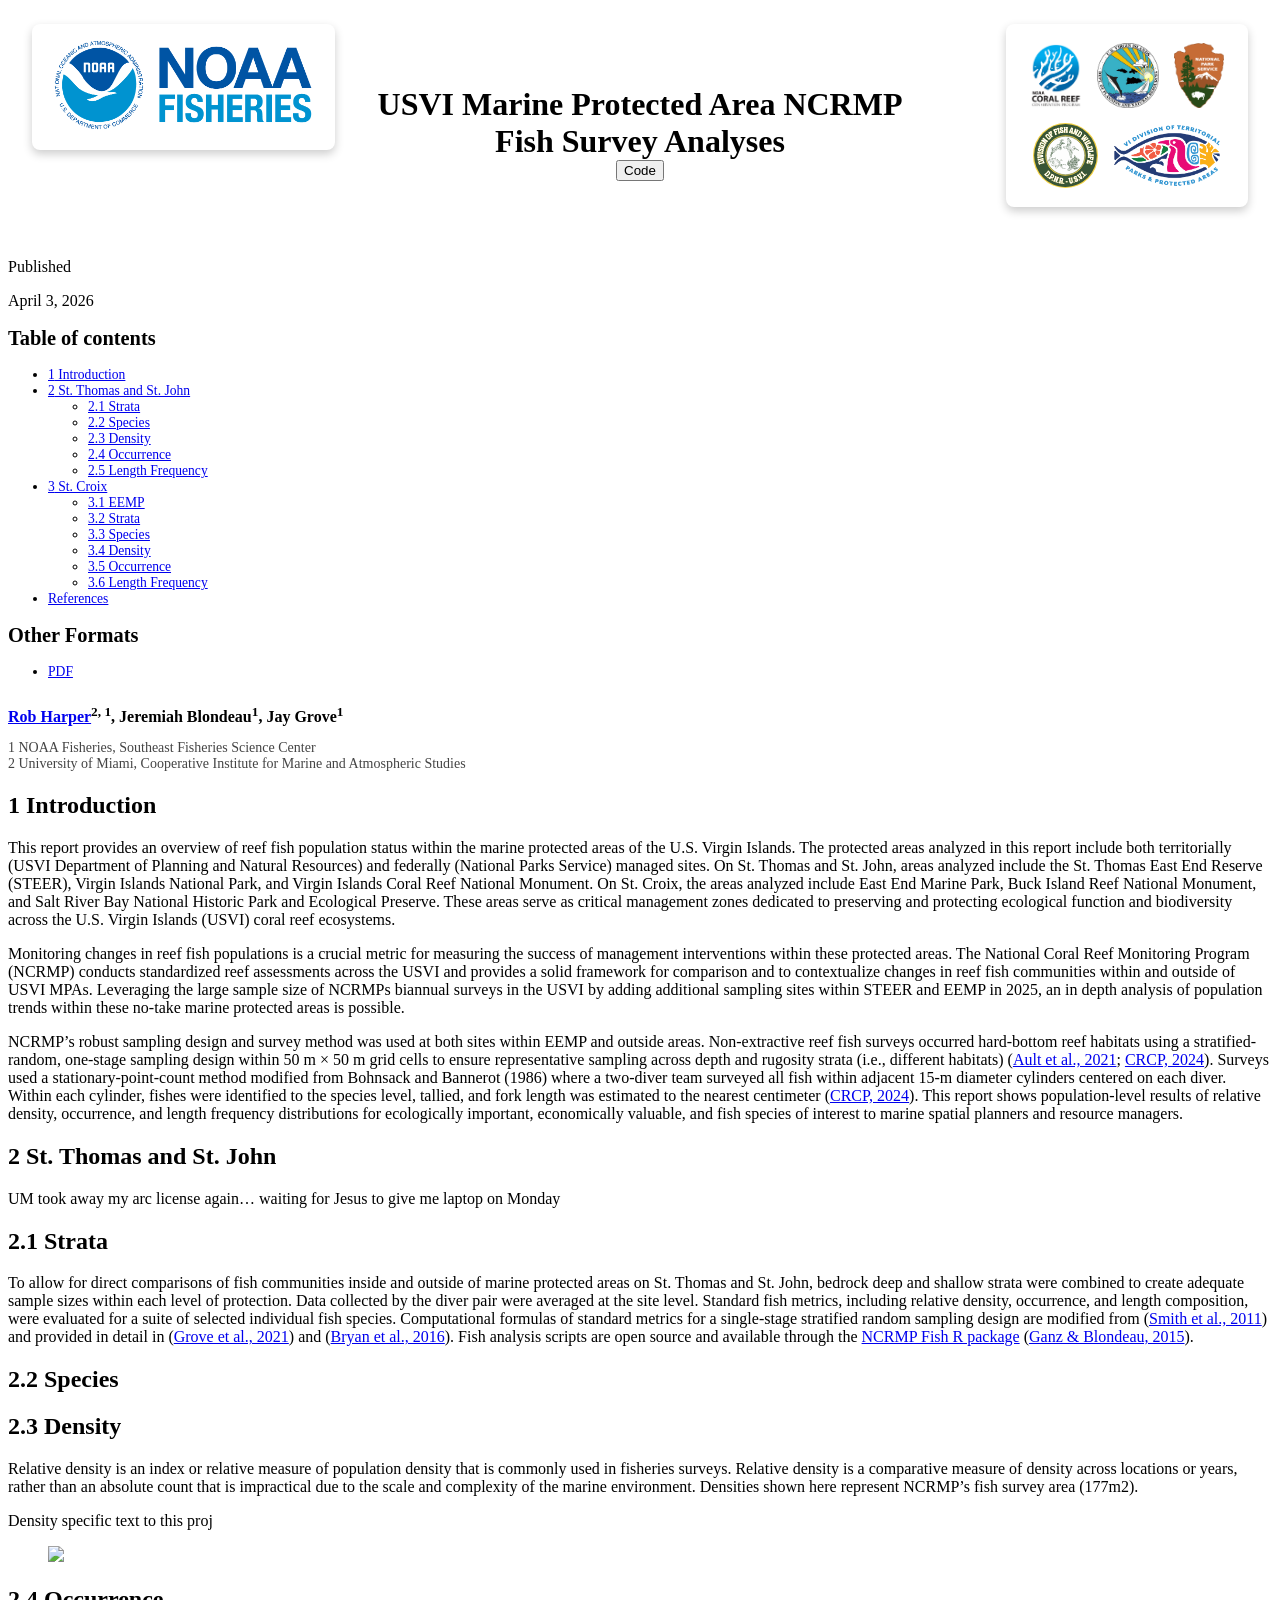
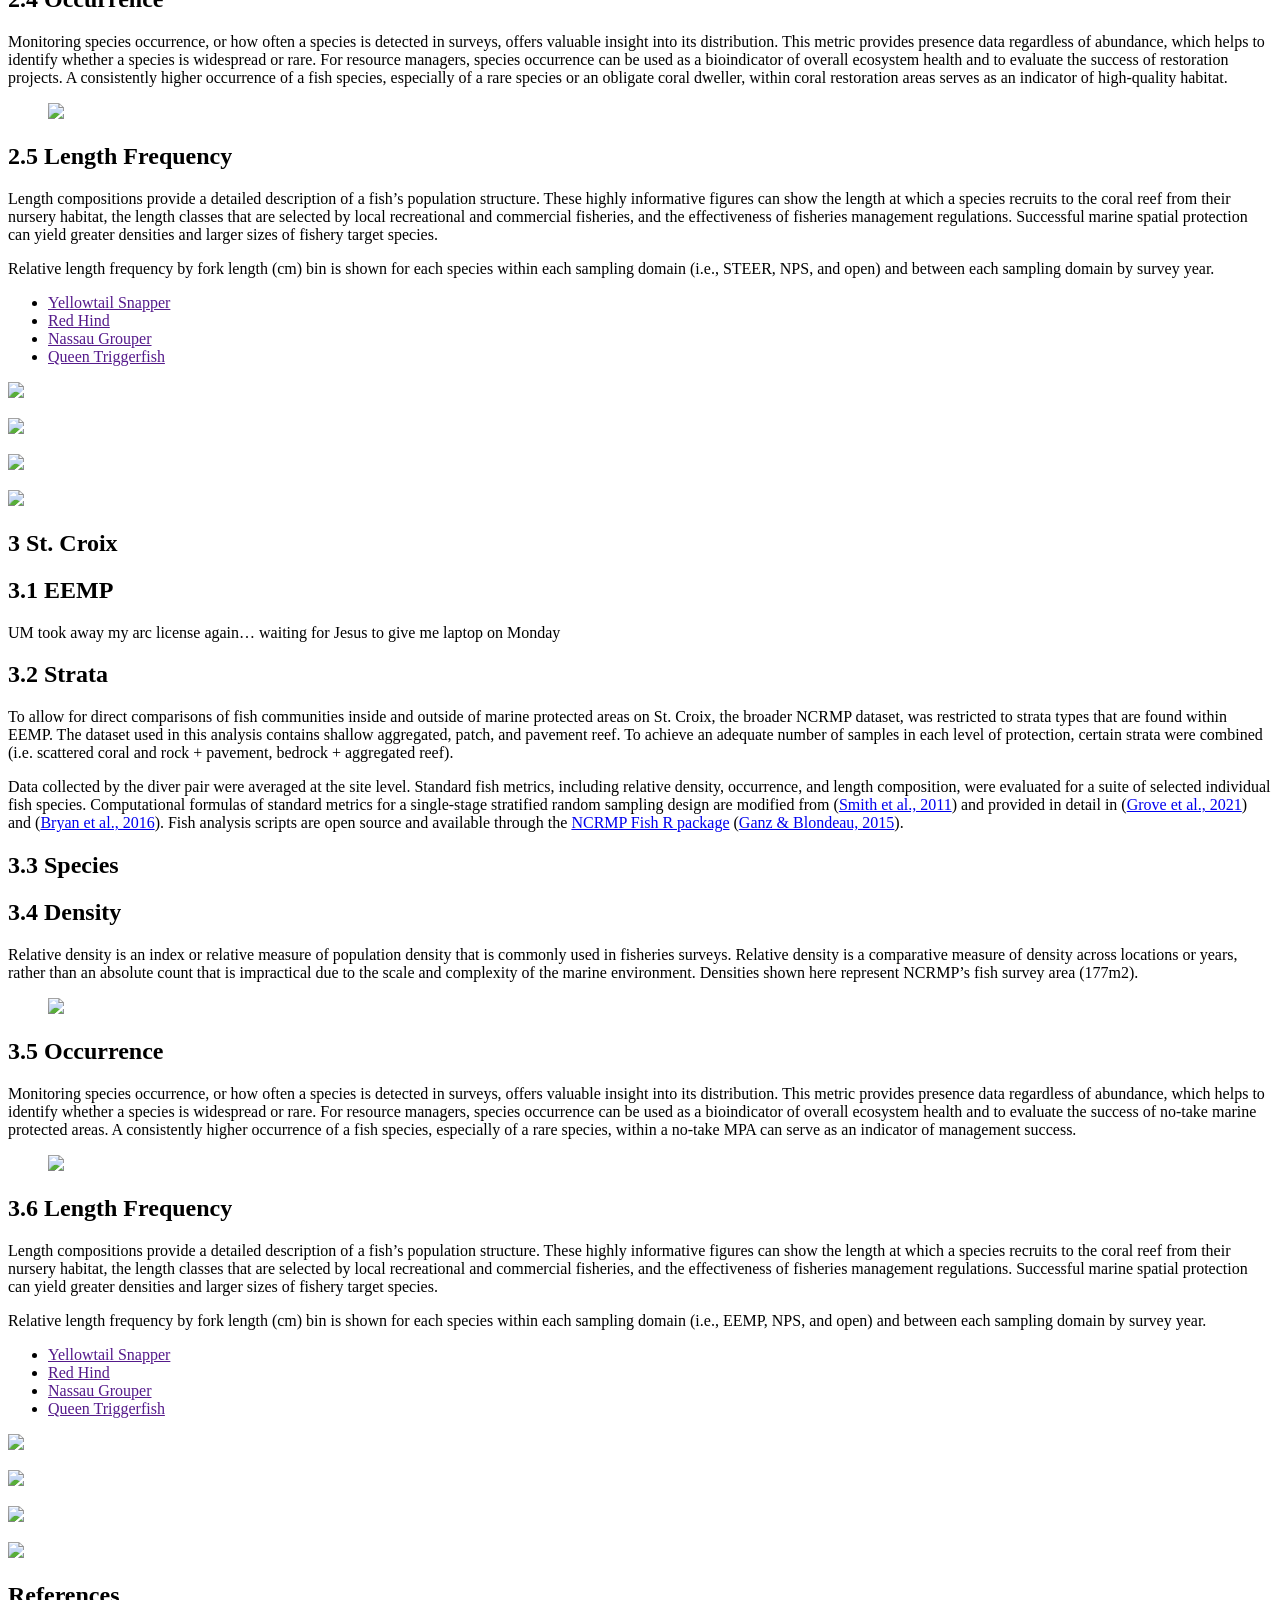
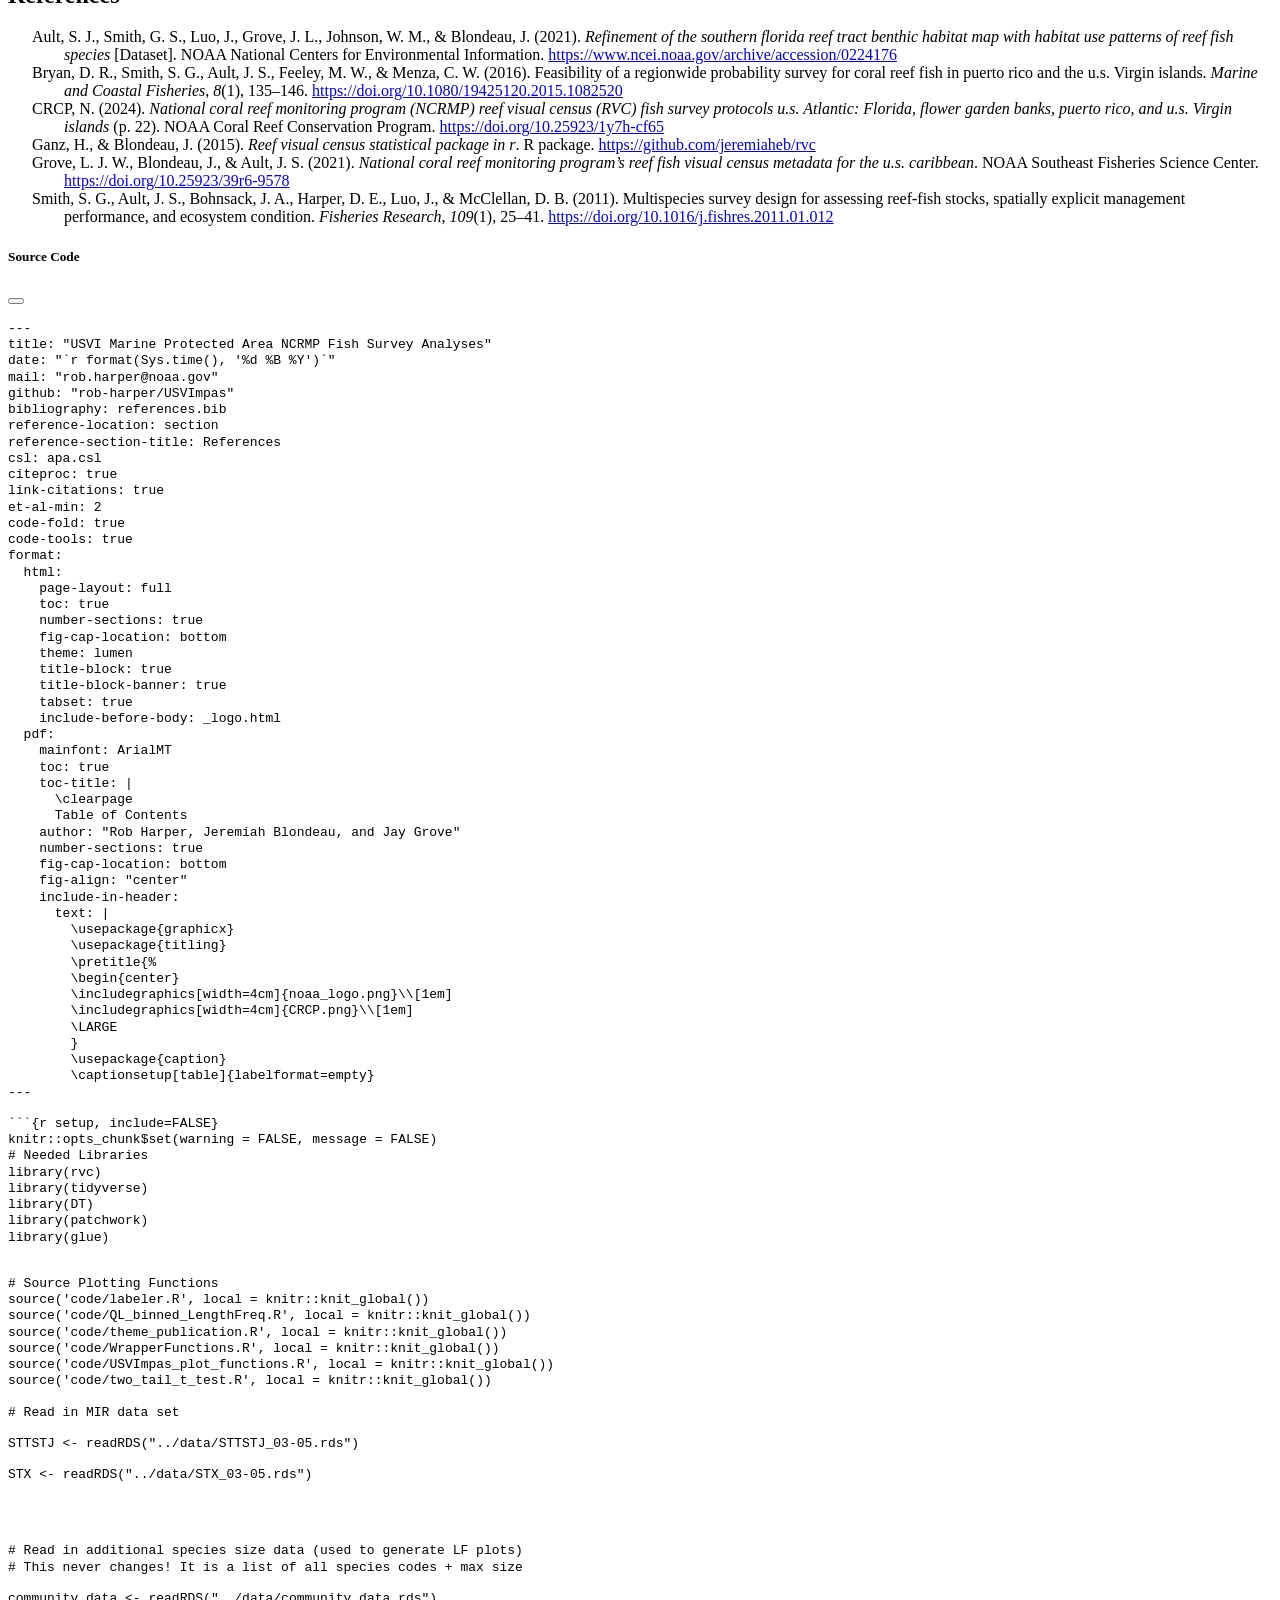
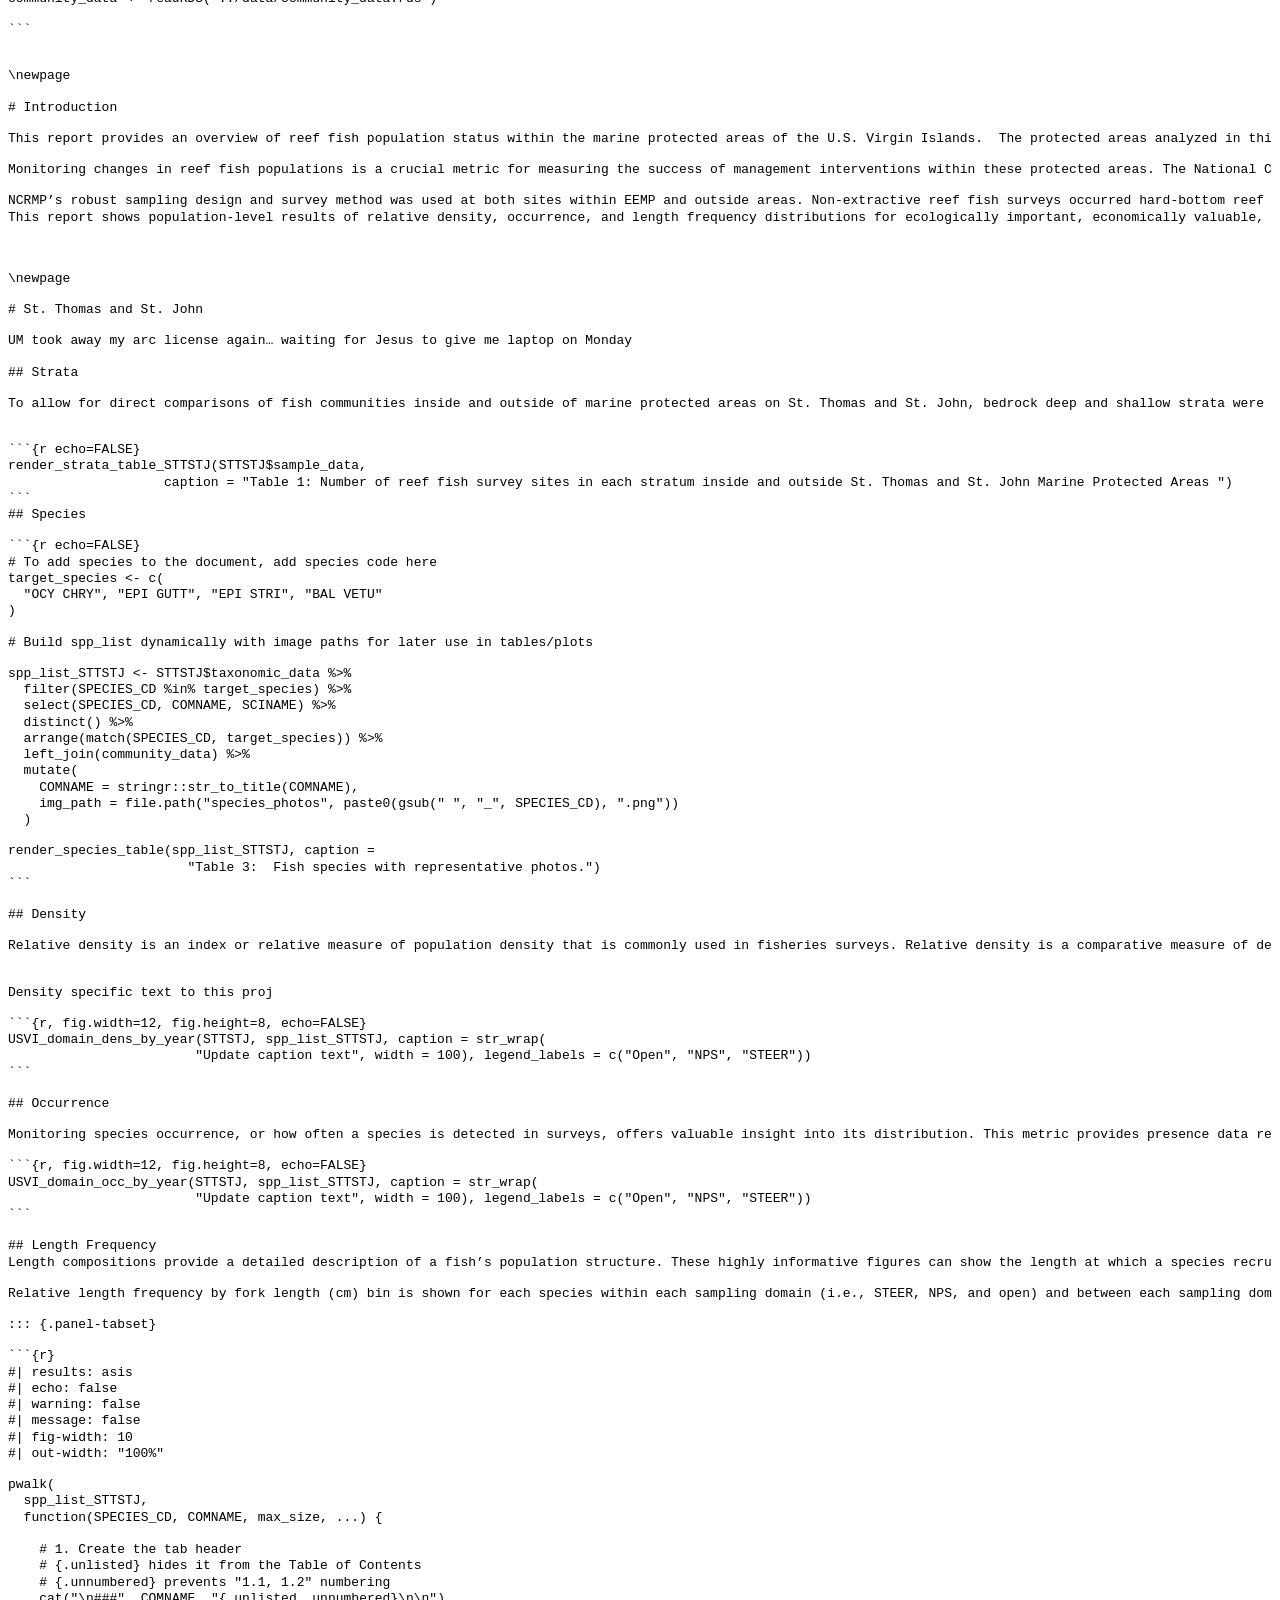
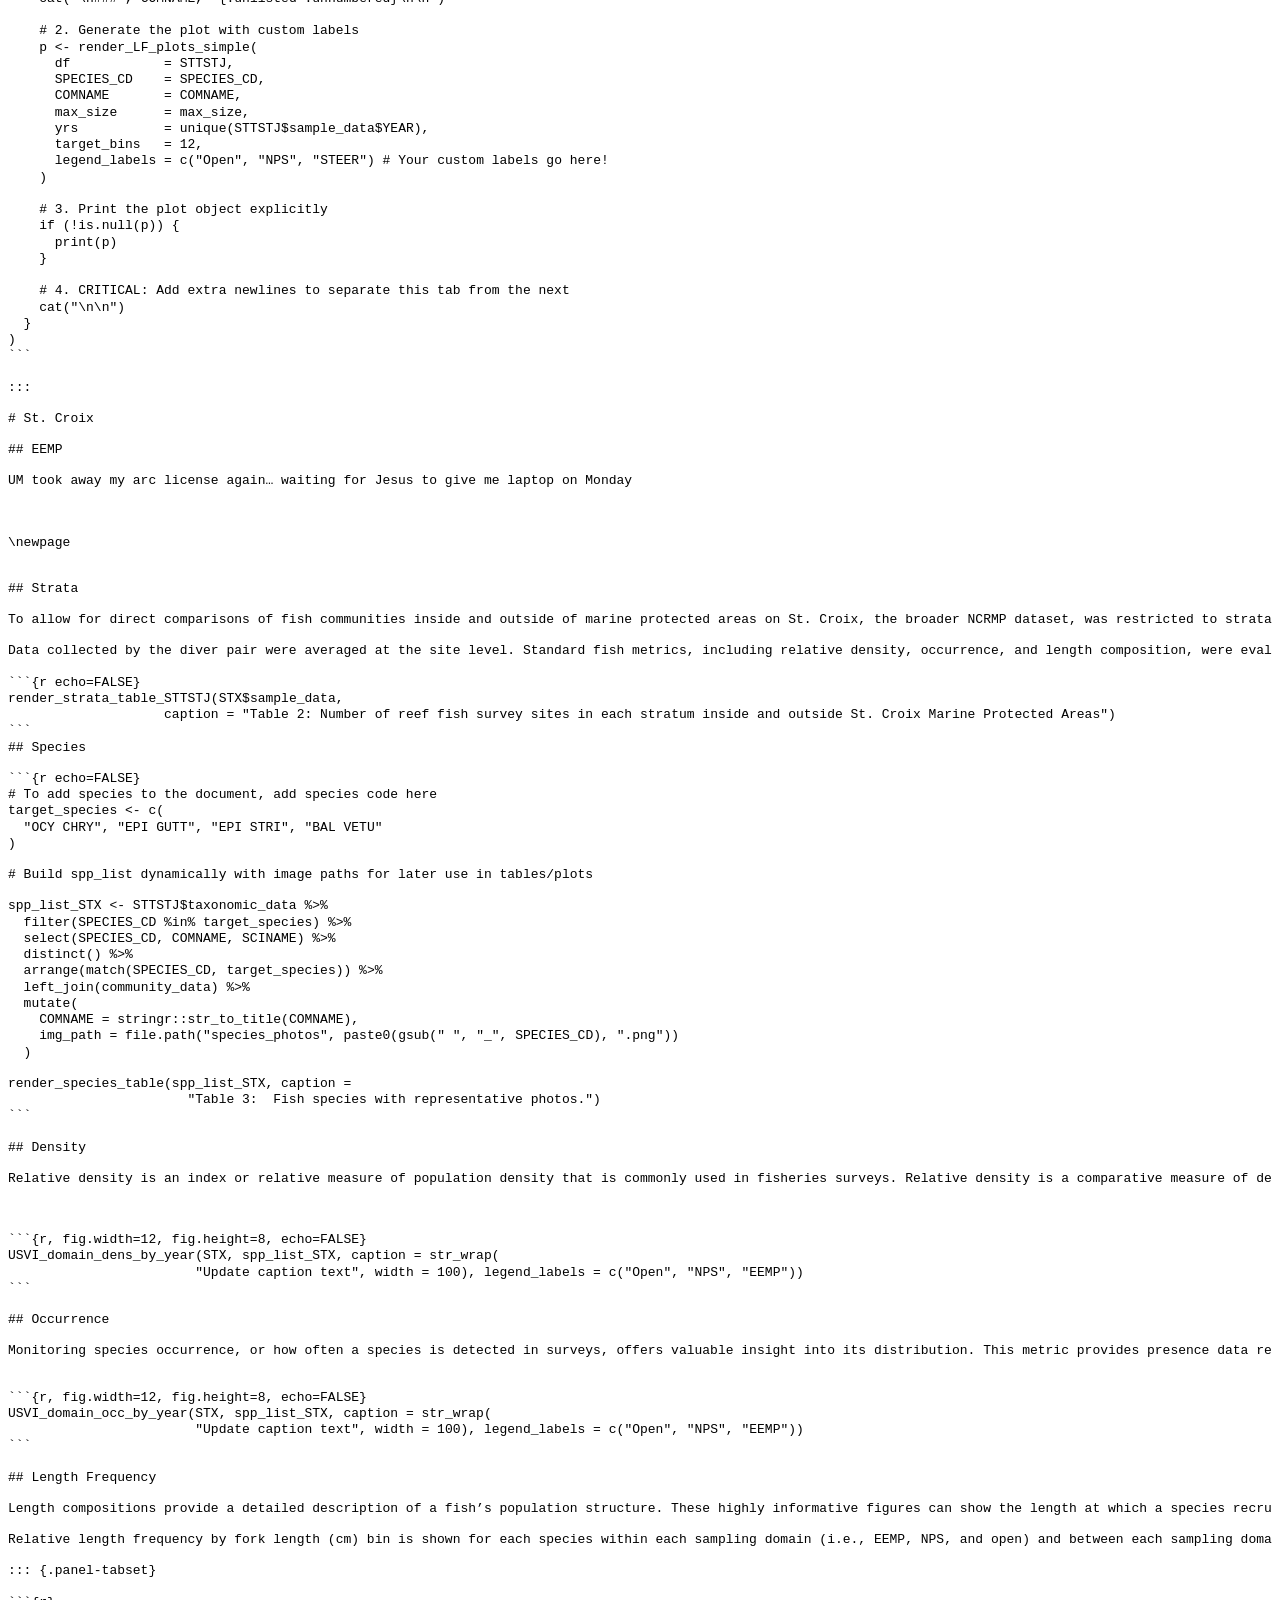
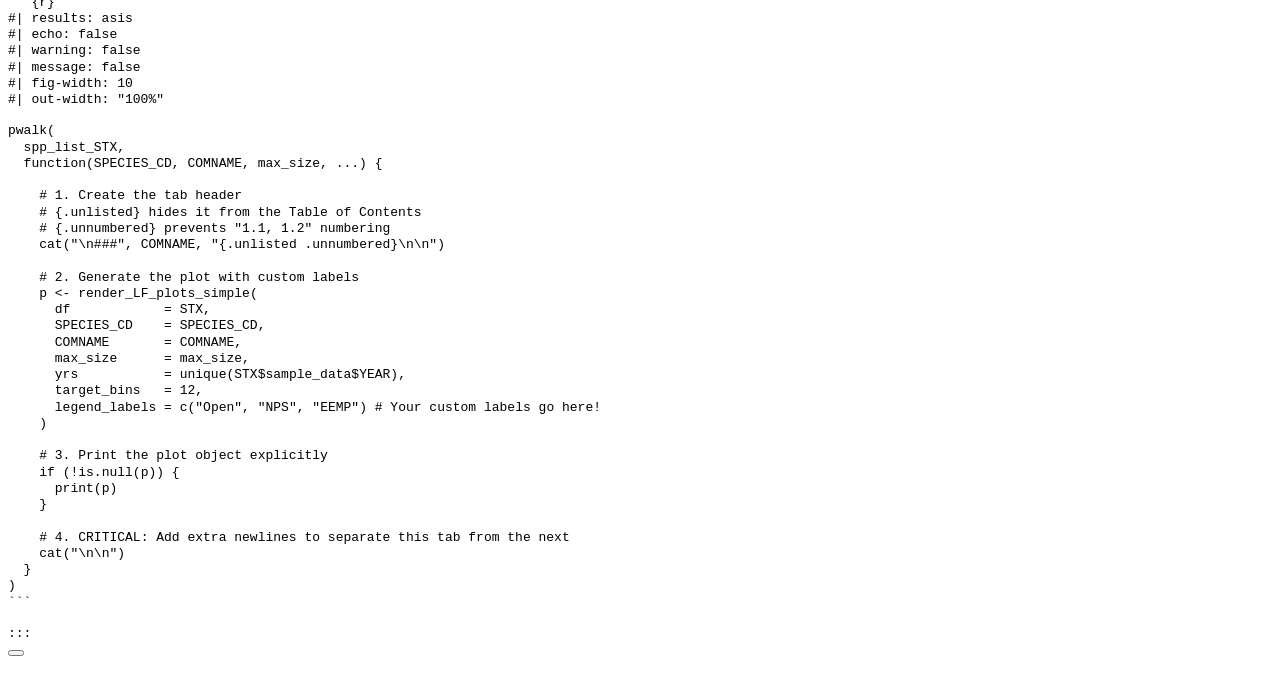
==== docs/index.html @ 5061c4ad "Troubleshooting" ====
<!DOCTYPE html>
<html xmlns="http://www.w3.org/1999/xhtml" lang="en" xml:lang="en"><head>

<meta charset="utf-8">
<meta name="generator" content="quarto-1.7.32">

<meta name="viewport" content="width=device-width, initial-scale=1.0, user-scalable=yes">

<meta name="dcterms.date" content="2026-04-03">

<title>USVI Marine Protected Area NCRMP Fish Survey Analyses</title>
<style>
code{white-space: pre-wrap;}
span.smallcaps{font-variant: small-caps;}
div.columns{display: flex; gap: min(4vw, 1.5em);}
div.column{flex: auto; overflow-x: auto;}
div.hanging-indent{margin-left: 1.5em; text-indent: -1.5em;}
ul.task-list{list-style: none;}
ul.task-list li input[type="checkbox"] {
  width: 0.8em;
  margin: 0 0.8em 0.2em -1em; /* quarto-specific, see https://github.com/quarto-dev/quarto-cli/issues/4556 */ 
  vertical-align: middle;
}
/* CSS for syntax highlighting */
html { -webkit-text-size-adjust: 100%; }
pre > code.sourceCode { white-space: pre; position: relative; }
pre > code.sourceCode > span { display: inline-block; line-height: 1.25; }
pre > code.sourceCode > span:empty { height: 1.2em; }
.sourceCode { overflow: visible; }
code.sourceCode > span { color: inherit; text-decoration: inherit; }
div.sourceCode { margin: 1em 0; }
pre.sourceCode { margin: 0; }
@media screen {
div.sourceCode { overflow: auto; }
}
@media print {
pre > code.sourceCode { white-space: pre-wrap; }
pre > code.sourceCode > span { text-indent: -5em; padding-left: 5em; }
}
pre.numberSource code
  { counter-reset: source-line 0; }
pre.numberSource code > span
  { position: relative; left: -4em; counter-increment: source-line; }
pre.numberSource code > span > a:first-child::before
  { content: counter(source-line);
    position: relative; left: -1em; text-align: right; vertical-align: baseline;
    border: none; display: inline-block;
    -webkit-touch-callout: none; -webkit-user-select: none;
    -khtml-user-select: none; -moz-user-select: none;
    -ms-user-select: none; user-select: none;
    padding: 0 4px; width: 4em;
  }
pre.numberSource { margin-left: 3em;  padding-left: 4px; }
div.sourceCode
  {   }
@media screen {
pre > code.sourceCode > span > a:first-child::before { text-decoration: underline; }
}
/* CSS for citations */
div.csl-bib-body { }
div.csl-entry {
  clear: both;
  margin-bottom: 0em;
}
.hanging-indent div.csl-entry {
  margin-left:2em;
  text-indent:-2em;
}
div.csl-left-margin {
  min-width:2em;
  float:left;
}
div.csl-right-inline {
  margin-left:2em;
  padding-left:1em;
}
div.csl-indent {
  margin-left: 2em;
}</style>


<script src="index_files/libs/clipboard/clipboard.min.js"></script>
<script src="index_files/libs/quarto-html/quarto.js" type="module"></script>
<script src="index_files/libs/quarto-html/tabsets/tabsets.js" type="module"></script>
<script src="index_files/libs/quarto-html/popper.min.js"></script>
<script src="index_files/libs/quarto-html/tippy.umd.min.js"></script>
<script src="index_files/libs/quarto-html/anchor.min.js"></script>
<link href="index_files/libs/quarto-html/tippy.css" rel="stylesheet">
<link href="index_files/libs/quarto-html/quarto-syntax-highlighting-37eea08aefeeee20ff55810ff984fec1.css" rel="stylesheet" id="quarto-text-highlighting-styles">
<script src="index_files/libs/bootstrap/bootstrap.min.js"></script>
<link href="index_files/libs/bootstrap/bootstrap-icons.css" rel="stylesheet">
<link href="index_files/libs/bootstrap/bootstrap-6b52511c24a4b4358e78ab8b0b52160a.min.css" rel="stylesheet" append-hash="true" id="quarto-bootstrap" data-mode="light">
<link href="index_files/libs/htmltools-fill-0.5.8.1/fill.css" rel="stylesheet">
<script src="index_files/libs/htmlwidgets-1.6.4/htmlwidgets.js"></script>
<link href="index_files/libs/datatables-css-0.0.0/datatables-crosstalk.css" rel="stylesheet">
<script src="index_files/libs/datatables-binding-0.33/datatables.js"></script>
<script src="index_files/libs/jquery-3.6.0/jquery-3.6.0.min.js"></script>
<link href="index_files/libs/dt-core-1.13.6/css/jquery.dataTables.min.css" rel="stylesheet">
<link href="index_files/libs/dt-core-1.13.6/css/jquery.dataTables.extra.css" rel="stylesheet">
<script src="index_files/libs/dt-core-1.13.6/js/jquery.dataTables.min.js"></script>
<link href="index_files/libs/crosstalk-1.2.1/css/crosstalk.min.css" rel="stylesheet">
<script src="index_files/libs/crosstalk-1.2.1/js/crosstalk.min.js"></script>


</head>

<body class="quarto-light">

<header id="title-block-header" class="quarto-title-block default page-columns page-full">
  <div class="quarto-title-banner page-columns page-full">
    <div class="quarto-title column-page-left">
      <div class="quarto-title-block"><div><h1 class="title">USVI Marine Protected Area NCRMP Fish Survey Analyses</h1><button type="button" class="btn code-tools-button" id="quarto-code-tools-source"><i class="bi"></i> Code</button></div></div>
                      </div>
  </div>
    
  
  <div class="quarto-title-meta column-page-left">

      
      <div>
      <div class="quarto-title-meta-heading">Published</div>
      <div class="quarto-title-meta-contents">
        <p class="date">April 3, 2026</p>
      </div>
    </div>
    
      
    </div>
    
  
  </header><div id="quarto-content" class="page-columns page-rows-contents page-layout-full">
<div id="quarto-margin-sidebar" class="sidebar margin-sidebar">
  <nav id="TOC" role="doc-toc" class="toc-active">
    <h2 id="toc-title">Table of contents</h2>
   
  <ul>
  <li><a href="#introduction" id="toc-introduction" class="nav-link active" data-scroll-target="#introduction"><span class="header-section-number">1</span> Introduction</a></li>
  <li><a href="#st.-thomas-and-st.-john" id="toc-st.-thomas-and-st.-john" class="nav-link" data-scroll-target="#st.-thomas-and-st.-john"><span class="header-section-number">2</span> St.&nbsp;Thomas and St.&nbsp;John</a>
  <ul class="collapse">
  <li><a href="#strata" id="toc-strata" class="nav-link" data-scroll-target="#strata"><span class="header-section-number">2.1</span> Strata</a></li>
  <li><a href="#species" id="toc-species" class="nav-link" data-scroll-target="#species"><span class="header-section-number">2.2</span> Species</a></li>
  <li><a href="#density" id="toc-density" class="nav-link" data-scroll-target="#density"><span class="header-section-number">2.3</span> Density</a></li>
  <li><a href="#occurrence" id="toc-occurrence" class="nav-link" data-scroll-target="#occurrence"><span class="header-section-number">2.4</span> Occurrence</a></li>
  <li><a href="#length-frequency" id="toc-length-frequency" class="nav-link" data-scroll-target="#length-frequency"><span class="header-section-number">2.5</span> Length Frequency</a></li>
  </ul></li>
  <li><a href="#st.-croix" id="toc-st.-croix" class="nav-link" data-scroll-target="#st.-croix"><span class="header-section-number">3</span> St.&nbsp;Croix</a>
  <ul class="collapse">
  <li><a href="#eemp" id="toc-eemp" class="nav-link" data-scroll-target="#eemp"><span class="header-section-number">3.1</span> EEMP</a></li>
  <li><a href="#strata-1" id="toc-strata-1" class="nav-link" data-scroll-target="#strata-1"><span class="header-section-number">3.2</span> Strata</a></li>
  <li><a href="#species-1" id="toc-species-1" class="nav-link" data-scroll-target="#species-1"><span class="header-section-number">3.3</span> Species</a></li>
  <li><a href="#density-1" id="toc-density-1" class="nav-link" data-scroll-target="#density-1"><span class="header-section-number">3.4</span> Density</a></li>
  <li><a href="#occurrence-1" id="toc-occurrence-1" class="nav-link" data-scroll-target="#occurrence-1"><span class="header-section-number">3.5</span> Occurrence</a></li>
  <li><a href="#length-frequency-1" id="toc-length-frequency-1" class="nav-link" data-scroll-target="#length-frequency-1"><span class="header-section-number">3.6</span> Length Frequency</a></li>
  </ul></li>
  <li><a href="#bibliography" id="toc-bibliography" class="nav-link" data-scroll-target="#bibliography">References</a></li>
  </ul>
<div class="quarto-alternate-formats"><h2>Other Formats</h2><ul><li><a href="index.pdf"><i class="bi bi-file-pdf"></i>PDF</a></li></ul></div></nav>
</div>
<main class="content quarto-banner-title-block column-page-left" id="quarto-document-content">
<style>
/* 1. Force the blue banner to be tall enough for the right logo box */
.quarto-title-banner {
  min-height: 250px !important; /* Prevents the box from hanging off the bottom */
  display: flex !important;
  align-items: center !important; /* Centers the title vertically */
}

/* 2. Squeeze the title text into the middle so it CANNOT touch the logos */
.quarto-title {
  padding-left: 350px !important;  /* Creates a hard barrier away from the NOAA logo */
  padding-right: 350px !important; /* Creates a hard barrier away from the right logos */
  margin: 0 auto !important;
  width: 100% !important;
  box-sizing: border-box !important;
  text-align: center !important;
}

.quarto-title .title {
  margin: 0 auto !important;
}

/* 3. Left-side Primary Logo (NOAA) */
.left-logo-container {
  position: absolute;
  top: 1.5rem;
  left: 2rem;
  background-color: white;
  padding: 1rem 1.4rem;
  border-radius: 0.5rem;
  box-shadow: 0 4px 10px rgba(0,0,0,0.2);
  z-index: 10;
}

.left-logo-container img {
  height: 90px;
  width: auto;
}

/* 4. Right-side Multi-Logo Container */
.logo-container {
  position: absolute;
  top: 1.5rem;
  right: 2rem;
  background-color: white;
  padding: 1.2rem 1.5rem;
  border-radius: 0.5rem;
  box-shadow: 0 4px 10px rgba(0,0,0,0.2);
  z-index: 10;
  display: flex;
  flex-direction: column;
  gap: 15px;
}

.logo-row {
  display: flex;
  justify-content: center;
  align-items: center;
  gap: 15px;
}

.logo-row img {
  height: 65px;
  width: auto;
}

/* 5. Author and Affiliation Block */
.author-affiliation-block {
  margin-top: 1.5rem;
  text-align: left;
}

nav#TOC { font-size: 0.85em; }
</style>

<div class="left-logo-container">
  <img src="noaa_logo.png" alt="NOAA Fisheries">
</div>

<div class="logo-container">
  <div class="logo-row">
    <img src="CRCP.png" alt="CRCP Logo">
    <img src="DPNR-logo.png" alt="DPNR Logo">
    <img src="NPS.png" alt="NPS Logo">
  </div>
  <div class="logo-row">
    <img src="USVI_DFW.svg" alt="USVI DFW Logo">
    <img src="USVI_parks.png" alt="USVI Parks Logo">
  </div>
</div>

<div class="author-affiliation-block">
  <p style="font-size:16px; font-weight:600; margin-bottom:0.2rem;">
    <a href="https://github.com/rob-harper/USVImpas" target="_blank">Rob Harper</a><sup>2, 1</sup>,
    Jeremiah Blondeau<sup>1</sup>,
    Jay Grove<sup>1</sup>
  </p>
  <p style="font-size:14px; color:#444;">
    1 NOAA Fisheries, Southeast Fisheries Science Center<br>
    2 University of Miami, Cooperative Institute for Marine and Atmospheric Studies
  </p>
</div>





<div style="page-break-after: always;"></div>
<section id="introduction" class="level1" data-number="1">
<h1 data-number="1"><span class="header-section-number">1</span> Introduction</h1>
<p>This report provides an overview of reef fish population status within the marine protected areas of the U.S. Virgin Islands. The protected areas analyzed in this report include both territorially (USVI Department of Planning and Natural Resources) and federally (National Parks Service) managed sites. On St.&nbsp;Thomas and St.&nbsp;John, areas analyzed include the St.&nbsp;Thomas East End Reserve (STEER), Virgin Islands National Park, and Virgin Islands Coral Reef National Monument. On St.&nbsp;Croix, the areas analyzed include East End Marine Park, Buck Island Reef National Monument, and Salt River Bay National Historic Park and Ecological Preserve. These areas serve as critical management zones dedicated to preserving and protecting ecological function and biodiversity across the U.S. Virgin Islands (USVI) coral reef ecosystems.</p>
<p>Monitoring changes in reef fish populations is a crucial metric for measuring the success of management interventions within these protected areas. The National Coral Reef Monitoring Program (NCRMP) conducts standardized reef assessments across the USVI and provides a solid framework for comparison and to contextualize changes in reef fish communities within and outside of USVI MPAs. Leveraging the large sample size of NCRMPs biannual surveys in the USVI by adding additional sampling sites within STEER and EEMP in 2025, an in depth analysis of population trends within these no-take marine protected areas is possible.</p>
<p>NCRMP’s robust sampling design and survey method was used at both sites within EEMP and outside areas. Non-extractive reef fish surveys occurred hard-bottom reef habitats using a stratified-random, one-stage sampling design within 50 m × 50 m grid cells to ensure representative sampling across depth and rugosity strata (i.e., different habitats) <span class="citation" data-cites="CRCP2024 Ault2021">(<a href="#ref-Ault2021" role="doc-biblioref">Ault et al., 2021</a>; <a href="#ref-CRCP2024" role="doc-biblioref">CRCP, 2024</a>)</span>. Surveys used a stationary-point-count method modified from Bohnsack and Bannerot (1986) where a two-diver team surveyed all fish within adjacent 15-m diameter cylinders centered on each diver. Within each cylinder, fishes were identified to the species level, tallied, and fork length was estimated to the nearest centimeter <span class="citation" data-cites="CRCP2024">(<a href="#ref-CRCP2024" role="doc-biblioref">CRCP, 2024</a>)</span>. This report shows population-level results of relative density, occurrence, and length frequency distributions for ecologically important, economically valuable, and fish species of interest to marine spatial planners and resource managers.</p>
<div style="page-break-after: always;"></div>
</section>
<section id="st.-thomas-and-st.-john" class="level1" data-number="2">
<h1 data-number="2"><span class="header-section-number">2</span> St.&nbsp;Thomas and St.&nbsp;John</h1>
<p>UM took away my arc license again… waiting for Jesus to give me laptop on Monday</p>
<section id="strata" class="level2" data-number="2.1">
<h2 data-number="2.1" class="anchored" data-anchor-id="strata"><span class="header-section-number">2.1</span> Strata</h2>
<p>To allow for direct comparisons of fish communities inside and outside of marine protected areas on St.&nbsp;Thomas and St.&nbsp;John, bedrock deep and shallow strata were combined to create adequate sample sizes within each level of protection. Data collected by the diver pair were averaged at the site level. Standard fish metrics, including relative density, occurrence, and length composition, were evaluated for a suite of selected individual fish species. Computational formulas of standard metrics for a single-stage stratified random sampling design are modified from <span class="citation" data-cites="Smith2011">(<a href="#ref-Smith2011" role="doc-biblioref">Smith et al., 2011</a>)</span> and provided in detail in <span class="citation" data-cites="Grove2021">(<a href="#ref-Grove2021" role="doc-biblioref">Grove et al., 2021</a>)</span> and <span class="citation" data-cites="Bryan2016">(<a href="#ref-Bryan2016" role="doc-biblioref">Bryan et al., 2016</a>)</span>. Fish analysis scripts are open source and available through the <a href="https://github.com/jeremiaheb/rvc">NCRMP Fish R package</a> <span class="citation" data-cites="Ganz2015">(<a href="#ref-Ganz2015" role="doc-biblioref">Ganz &amp; Blondeau, 2015</a>)</span>.</p>
<div class="cell">
<div class="cell-output-display">
<div class="datatables html-widget html-fill-item" id="htmlwidget-38e9e5fbe0f5a34d5da5" style="width:100%;height:auto;"></div>
<script type="application/json" data-for="htmlwidget-38e9e5fbe0f5a34d5da5">{"x":{"filter":"none","vertical":false,"caption":"<caption style=\"caption-side: top; text-align: left; font-weight: bold;\">Table 1: Number of reef fish survey sites in each stratum inside and outside St. Thomas and St. John Marine Protected Areas <\/caption>","data":[["Aggregated reef, deep","Aggregated reef, shallow","Bedrock","Patch reef, deep","Patch reef, shallow","Pavement, deep","Pavement, shallow","Scattered coral and rock, deep","Scattered coral and rock, shallow"],["AGRFDEEP","AGRFSHLW","BDRK","PTRFDEEP","PTRFSHLW","PVMTDEEP","PVMTSHLW","SCRDEEP","SCRSHLW"],[69,19,15,9,3,24,9,7,4],[29,31,13,12,5,6,0,4,5],[25,12,13,6,4,4,6,2,4],[123,62,41,27,12,34,15,13,13]],"container":"<table class=\"cell-border stripe\">\n  <thead>\n    <tr>\n      <th>Strata Description<\/th>\n      <th>Code<\/th>\n      <th>Open<\/th>\n      <th>NPS<\/th>\n      <th>STEER<\/th>\n      <th>Total<\/th>\n    <\/tr>\n  <\/thead>\n<\/table>","options":{"columnDefs":[{"className":"dt-center","targets":"_all"},{"name":"description","targets":0},{"name":"STRAT","targets":1},{"name":"Open","targets":2},{"name":"NPS","targets":3},{"name":"STEER","targets":4},{"name":"Total","targets":5}],"info":false,"paging":false,"searching":false,"order":[],"autoWidth":false,"orderClasses":false}},"evals":[],"jsHooks":[]}</script>
</div>
</div>
</section>
<section id="species" class="level2" data-number="2.2">
<h2 data-number="2.2" class="anchored" data-anchor-id="species"><span class="header-section-number">2.2</span> Species</h2>
<div class="cell">
<div class="cell-output-display">

        <div id="lightbox" style="display:none;position:fixed;z-index:9999;left:0;top:0;width:100%;height:100%;background:rgba(0,0,0,0.8);justify-content:center;align-items:center;" onclick="this.style.display='none'">
          <img id="lightbox-img" style="max-width:90%;max-height:90%;">
        </div>
        <script>
          function showLightbox(src){
            document.getElementById("lightbox-img").src = src;
            document.getElementById("lightbox").style.display = "flex";
          }
        </script>
      
<div class="datatables html-widget html-fill-item" id="htmlwidget-59b6244fd0fe6d9adca5" style="width:100%;height:auto;"></div>
<script type="application/json" data-for="htmlwidget-59b6244fd0fe6d9adca5">{"x":{"filter":"none","vertical":false,"caption":"<caption style=\"caption-side: top; text-align: left; font-weight: bold;\">Table 3:  Fish species with representative photos.<\/caption>","data":[["OCY CHRY","EPI GUTT","EPI STRI","BAL VETU"],["Yellowtail Snapper","Red Hind","Nassau Grouper","Queen Triggerfish"],["Ocyurus chrysurus","Epinephelus guttatus","Epinephelus striatus","Balistes vetula"],["","","",""]],"container":"<table class=\"cell-border stripe\">\n  <thead>\n    <tr>\n      <th>Species Code<\/th>\n      <th>Common Name<\/th>\n      <th>Scientific Name<\/th>\n      <th>Photo<\/th>\n    <\/tr>\n  <\/thead>\n<\/table>","options":{"columnDefs":[{"className":"dt-center","targets":"_all"},{"name":"SPECIES_CD","targets":0},{"name":"COMNAME","targets":1},{"name":"SCINAME","targets":2},{"name":"Photo","targets":3}],"info":false,"paging":false,"searching":false,"order":[],"autoWidth":false,"orderClasses":false,"rowCallback":"function(row, data, displayNum, displayIndex, dataIndex) {\nvar value=data[2]; $(this.api().cell(row, 2).node()).css({'font-style':'italic'});\n}"}},"evals":["options.rowCallback"],"jsHooks":[]}</script>
</div>
</div>
</section>
<section id="density" class="level2" data-number="2.3">
<h2 data-number="2.3" class="anchored" data-anchor-id="density"><span class="header-section-number">2.3</span> Density</h2>
<p>Relative density is an index or relative measure of population density that is commonly used in fisheries surveys. Relative density is a comparative measure of density across locations or years, rather than an absolute count that is impractical due to the scale and complexity of the marine environment. Densities shown here represent NCRMP’s fish survey area (177m2).</p>
<p>Density specific text to this proj</p>
<div class="cell">
<div class="cell-output-display">
<div>
<figure class="figure">
<p><img src="index_files/figure-html/unnamed-chunk-3-1.png" class="img-fluid figure-img" width="1152"></p>
</figure>
</div>
</div>
</div>
</section>
<section id="occurrence" class="level2" data-number="2.4">
<h2 data-number="2.4" class="anchored" data-anchor-id="occurrence"><span class="header-section-number">2.4</span> Occurrence</h2>
<p>Monitoring species occurrence, or how often a species is detected in surveys, offers valuable insight into its distribution. This metric provides presence data regardless of abundance, which helps to identify whether a species is widespread or rare. For resource managers, species occurrence can be used as a bioindicator of overall ecosystem health and to evaluate the success of restoration projects. A consistently higher occurrence of a fish species, especially of a rare species or an obligate coral dweller, within coral restoration areas serves as an indicator of high-quality habitat.</p>
<div class="cell">
<div class="cell-output-display">
<div>
<figure class="figure">
<p><img src="index_files/figure-html/unnamed-chunk-4-1.png" class="img-fluid figure-img" width="1152"></p>
</figure>
</div>
</div>
</div>
</section>
<section id="length-frequency" class="level2" data-number="2.5">
<h2 data-number="2.5" class="anchored" data-anchor-id="length-frequency"><span class="header-section-number">2.5</span> Length Frequency</h2>
<p>Length compositions provide a detailed description of a fish’s population structure. These highly informative figures can show the length at which a species recruits to the coral reef from their nursery habitat, the length classes that are selected by local recreational and commercial fisheries, and the effectiveness of fisheries management regulations. Successful marine spatial protection can yield greater densities and larger sizes of fishery target species.</p>
<p>Relative length frequency by fork length (cm) bin is shown for each species within each sampling domain (i.e., STEER, NPS, and open) and between each sampling domain by survey year.</p>
<div class="tabset-margin-container"></div><div class="panel-tabset">
<ul class="nav nav-tabs" role="tablist"><li class="nav-item" role="presentation"><a class="nav-link active" id="tabset-1-1-tab" data-bs-toggle="tab" data-bs-target="#tabset-1-1" role="tab" aria-controls="tabset-1-1" aria-selected="true" href="">Yellowtail Snapper</a></li><li class="nav-item" role="presentation"><a class="nav-link" id="tabset-1-2-tab" data-bs-toggle="tab" data-bs-target="#tabset-1-2" role="tab" aria-controls="tabset-1-2" aria-selected="false" href="">Red Hind</a></li><li class="nav-item" role="presentation"><a class="nav-link" id="tabset-1-3-tab" data-bs-toggle="tab" data-bs-target="#tabset-1-3" role="tab" aria-controls="tabset-1-3" aria-selected="false" href="">Nassau Grouper</a></li><li class="nav-item" role="presentation"><a class="nav-link" id="tabset-1-4-tab" data-bs-toggle="tab" data-bs-target="#tabset-1-4" role="tab" aria-controls="tabset-1-4" aria-selected="false" href="">Queen Triggerfish</a></li></ul>
<div class="tab-content">
<div id="tabset-1-1" class="tab-pane active" role="tabpanel" aria-labelledby="tabset-1-1-tab">
<p><img src="index_files/figure-html/unnamed-chunk-5-1.png" class="img-fluid" style="width:100.0%"></p>
</div>
<div id="tabset-1-2" class="tab-pane" role="tabpanel" aria-labelledby="tabset-1-2-tab">
<p><img src="index_files/figure-html/unnamed-chunk-5-2.png" class="img-fluid" style="width:100.0%"></p>
</div>
<div id="tabset-1-3" class="tab-pane" role="tabpanel" aria-labelledby="tabset-1-3-tab">
<p><img src="index_files/figure-html/unnamed-chunk-5-3.png" class="img-fluid" style="width:100.0%"></p>
</div>
<div id="tabset-1-4" class="tab-pane" role="tabpanel" aria-labelledby="tabset-1-4-tab">
<p><img src="index_files/figure-html/unnamed-chunk-5-4.png" class="img-fluid" style="width:100.0%"></p>
</div>
</div>
</div>
</section>
</section>
<section id="st.-croix" class="level1" data-number="3">
<h1 data-number="3"><span class="header-section-number">3</span> St.&nbsp;Croix</h1>
<section id="eemp" class="level2" data-number="3.1">
<h2 data-number="3.1" class="anchored" data-anchor-id="eemp"><span class="header-section-number">3.1</span> EEMP</h2>
<p>UM took away my arc license again… waiting for Jesus to give me laptop on Monday</p>
<div style="page-break-after: always;"></div>
</section>
<section id="strata-1" class="level2" data-number="3.2">
<h2 data-number="3.2" class="anchored" data-anchor-id="strata-1"><span class="header-section-number">3.2</span> Strata</h2>
<p>To allow for direct comparisons of fish communities inside and outside of marine protected areas on St.&nbsp;Croix, the broader NCRMP dataset, was restricted to strata types that are found within EEMP. The dataset used in this analysis contains shallow aggregated, patch, and pavement reef. To achieve an adequate number of samples in each level of protection, certain strata were combined (i.e.&nbsp;scattered coral and rock + pavement, bedrock + aggregated reef).</p>
<p>Data collected by the diver pair were averaged at the site level. Standard fish metrics, including relative density, occurrence, and length composition, were evaluated for a suite of selected individual fish species. Computational formulas of standard metrics for a single-stage stratified random sampling design are modified from <span class="citation" data-cites="Smith2011">(<a href="#ref-Smith2011" role="doc-biblioref">Smith et al., 2011</a>)</span> and provided in detail in <span class="citation" data-cites="Grove2021">(<a href="#ref-Grove2021" role="doc-biblioref">Grove et al., 2021</a>)</span> and <span class="citation" data-cites="Bryan2016">(<a href="#ref-Bryan2016" role="doc-biblioref">Bryan et al., 2016</a>)</span>. Fish analysis scripts are open source and available through the <a href="https://github.com/jeremiaheb/rvc">NCRMP Fish R package</a> <span class="citation" data-cites="Ganz2015">(<a href="#ref-Ganz2015" role="doc-biblioref">Ganz &amp; Blondeau, 2015</a>)</span>.</p>
<div class="cell">
<div class="cell-output-display">
<div class="datatables html-widget html-fill-item" id="htmlwidget-a05f74bf5766524a4b7b" style="width:100%;height:auto;"></div>
<script type="application/json" data-for="htmlwidget-a05f74bf5766524a4b7b">{"x":{"filter":"none","vertical":false,"caption":"<caption style=\"caption-side: top; text-align: left; font-weight: bold;\">Table 2: Number of reef fish survey sites in each stratum inside and outside St. Croix Marine Protected Areas<\/caption>","data":[["Aggregated reef, shallow","Patch reef, shallow","Pavement, shallow"],["AGRFSHLW","PTRFSHLW","PVMTSHLW"],[13,5,20],[23,9,17],[34,14,14],[70,28,51]],"container":"<table class=\"cell-border stripe\">\n  <thead>\n    <tr>\n      <th>Strata Description<\/th>\n      <th>Code<\/th>\n      <th>Open<\/th>\n      <th>NPS<\/th>\n      <th>STEER<\/th>\n      <th>Total<\/th>\n    <\/tr>\n  <\/thead>\n<\/table>","options":{"columnDefs":[{"className":"dt-center","targets":"_all"},{"name":"description","targets":0},{"name":"STRAT","targets":1},{"name":"Open","targets":2},{"name":"NPS","targets":3},{"name":"STEER","targets":4},{"name":"Total","targets":5}],"info":false,"paging":false,"searching":false,"order":[],"autoWidth":false,"orderClasses":false}},"evals":[],"jsHooks":[]}</script>
</div>
</div>
</section>
<section id="species-1" class="level2" data-number="3.3">
<h2 data-number="3.3" class="anchored" data-anchor-id="species-1"><span class="header-section-number">3.3</span> Species</h2>
<div class="cell">
<div class="cell-output-display">

        <div id="lightbox" style="display:none;position:fixed;z-index:9999;left:0;top:0;width:100%;height:100%;background:rgba(0,0,0,0.8);justify-content:center;align-items:center;" onclick="this.style.display='none'">
          <img id="lightbox-img" style="max-width:90%;max-height:90%;">
        </div>
        <script>
          function showLightbox(src){
            document.getElementById("lightbox-img").src = src;
            document.getElementById("lightbox").style.display = "flex";
          }
        </script>
      
<div class="datatables html-widget html-fill-item" id="htmlwidget-4ac09290a0e3a002a71a" style="width:100%;height:auto;"></div>
<script type="application/json" data-for="htmlwidget-4ac09290a0e3a002a71a">{"x":{"filter":"none","vertical":false,"caption":"<caption style=\"caption-side: top; text-align: left; font-weight: bold;\">Table 3:  Fish species with representative photos.<\/caption>","data":[["OCY CHRY","EPI GUTT","EPI STRI","BAL VETU"],["Yellowtail Snapper","Red Hind","Nassau Grouper","Queen Triggerfish"],["Ocyurus chrysurus","Epinephelus guttatus","Epinephelus striatus","Balistes vetula"],["","","",""]],"container":"<table class=\"cell-border stripe\">\n  <thead>\n    <tr>\n      <th>Species Code<\/th>\n      <th>Common Name<\/th>\n      <th>Scientific Name<\/th>\n      <th>Photo<\/th>\n    <\/tr>\n  <\/thead>\n<\/table>","options":{"columnDefs":[{"className":"dt-center","targets":"_all"},{"name":"SPECIES_CD","targets":0},{"name":"COMNAME","targets":1},{"name":"SCINAME","targets":2},{"name":"Photo","targets":3}],"info":false,"paging":false,"searching":false,"order":[],"autoWidth":false,"orderClasses":false,"rowCallback":"function(row, data, displayNum, displayIndex, dataIndex) {\nvar value=data[2]; $(this.api().cell(row, 2).node()).css({'font-style':'italic'});\n}"}},"evals":["options.rowCallback"],"jsHooks":[]}</script>
</div>
</div>
</section>
<section id="density-1" class="level2" data-number="3.4">
<h2 data-number="3.4" class="anchored" data-anchor-id="density-1"><span class="header-section-number">3.4</span> Density</h2>
<p>Relative density is an index or relative measure of population density that is commonly used in fisheries surveys. Relative density is a comparative measure of density across locations or years, rather than an absolute count that is impractical due to the scale and complexity of the marine environment. Densities shown here represent NCRMP’s fish survey area (177m2).</p>
<div class="cell">
<div class="cell-output-display">
<div>
<figure class="figure">
<p><img src="index_files/figure-html/unnamed-chunk-8-1.png" class="img-fluid figure-img" width="1152"></p>
</figure>
</div>
</div>
</div>
</section>
<section id="occurrence-1" class="level2" data-number="3.5">
<h2 data-number="3.5" class="anchored" data-anchor-id="occurrence-1"><span class="header-section-number">3.5</span> Occurrence</h2>
<p>Monitoring species occurrence, or how often a species is detected in surveys, offers valuable insight into its distribution. This metric provides presence data regardless of abundance, which helps to identify whether a species is widespread or rare. For resource managers, species occurrence can be used as a bioindicator of overall ecosystem health and to evaluate the success of no-take marine protected areas. A consistently higher occurrence of a fish species, especially of a rare species, within a no-take MPA can serve as an indicator of management success.</p>
<div class="cell">
<div class="cell-output-display">
<div>
<figure class="figure">
<p><img src="index_files/figure-html/unnamed-chunk-9-1.png" class="img-fluid figure-img" width="1152"></p>
</figure>
</div>
</div>
</div>
</section>
<section id="length-frequency-1" class="level2" data-number="3.6">
<h2 data-number="3.6" class="anchored" data-anchor-id="length-frequency-1"><span class="header-section-number">3.6</span> Length Frequency</h2>
<p>Length compositions provide a detailed description of a fish’s population structure. These highly informative figures can show the length at which a species recruits to the coral reef from their nursery habitat, the length classes that are selected by local recreational and commercial fisheries, and the effectiveness of fisheries management regulations. Successful marine spatial protection can yield greater densities and larger sizes of fishery target species.</p>
<p>Relative length frequency by fork length (cm) bin is shown for each species within each sampling domain (i.e., EEMP, NPS, and open) and between each sampling domain by survey year.</p>
<div class="tabset-margin-container"></div><div class="panel-tabset">
<ul class="nav nav-tabs" role="tablist"><li class="nav-item" role="presentation"><a class="nav-link active" id="tabset-2-1-tab" data-bs-toggle="tab" data-bs-target="#tabset-2-1" role="tab" aria-controls="tabset-2-1" aria-selected="true" href="">Yellowtail Snapper</a></li><li class="nav-item" role="presentation"><a class="nav-link" id="tabset-2-2-tab" data-bs-toggle="tab" data-bs-target="#tabset-2-2" role="tab" aria-controls="tabset-2-2" aria-selected="false" href="">Red Hind</a></li><li class="nav-item" role="presentation"><a class="nav-link" id="tabset-2-3-tab" data-bs-toggle="tab" data-bs-target="#tabset-2-3" role="tab" aria-controls="tabset-2-3" aria-selected="false" href="">Nassau Grouper</a></li><li class="nav-item" role="presentation"><a class="nav-link" id="tabset-2-4-tab" data-bs-toggle="tab" data-bs-target="#tabset-2-4" role="tab" aria-controls="tabset-2-4" aria-selected="false" href="">Queen Triggerfish</a></li></ul>
<div class="tab-content">
<div id="tabset-2-1" class="tab-pane active" role="tabpanel" aria-labelledby="tabset-2-1-tab">
<p><img src="index_files/figure-html/unnamed-chunk-10-1.png" class="img-fluid" style="width:100.0%"></p>
</div>
<div id="tabset-2-2" class="tab-pane" role="tabpanel" aria-labelledby="tabset-2-2-tab">
<p><img src="index_files/figure-html/unnamed-chunk-10-2.png" class="img-fluid" style="width:100.0%"></p>
</div>
<div id="tabset-2-3" class="tab-pane" role="tabpanel" aria-labelledby="tabset-2-3-tab">
<p><img src="index_files/figure-html/unnamed-chunk-10-3.png" class="img-fluid" style="width:100.0%"></p>
</div>
<div id="tabset-2-4" class="tab-pane" role="tabpanel" aria-labelledby="tabset-2-4-tab">
<p><img src="index_files/figure-html/unnamed-chunk-10-4.png" class="img-fluid" style="width:100.0%"></p>
</div>
</div>
</div>
<!-- -->

</section>
</section>
<section id="bibliography" class="level1 unnumbered">


</section>

<div id="quarto-appendix" class="default"><section class="quarto-appendix-contents" role="doc-bibliography" id="quarto-bibliography"><h2 class="anchored quarto-appendix-heading">References</h2><div id="refs" class="references csl-bib-body hanging-indent" data-entry-spacing="0" data-line-spacing="2" role="list">
<div id="ref-Ault2021" class="csl-entry" role="listitem">
Ault, S. J., Smith, G. S., Luo, J., Grove, J. L., Johnson, W. M., &amp; Blondeau, J. (2021). <em>Refinement of the southern florida reef tract benthic habitat map with habitat use patterns of reef fish species</em> [Dataset]. NOAA National Centers for Environmental Information. <a href="https://www.ncei.noaa.gov/archive/accession/0224176">https://www.ncei.noaa.gov/archive/accession/0224176</a>
</div>
<div id="ref-Bryan2016" class="csl-entry" role="listitem">
Bryan, D. R., Smith, S. G., Ault, J. S., Feeley, M. W., &amp; Menza, C. W. (2016). Feasibility of a regionwide probability survey for coral reef fish in puerto rico and the u.s. Virgin islands. <em>Marine and Coastal Fisheries</em>, <em>8</em>(1), 135–146. <a href="https://doi.org/10.1080/19425120.2015.1082520">https://doi.org/10.1080/19425120.2015.1082520</a>
</div>
<div id="ref-CRCP2024" class="csl-entry" role="listitem">
CRCP, N. (2024). <em>National coral reef monitoring program (NCRMP) reef visual census (RVC) fish survey protocols u.s. Atlantic: Florida, flower garden banks, puerto rico, and u.s. Virgin islands</em> (p. 22). NOAA Coral Reef Conservation Program. <a href="https://doi.org/10.25923/1y7h-cf65">https://doi.org/10.25923/1y7h-cf65</a>
</div>
<div id="ref-Ganz2015" class="csl-entry" role="listitem">
Ganz, H., &amp; Blondeau, J. (2015). <em>Reef visual census statistical package in r</em>. R package. <a href="https://github.com/jeremiaheb/rvc">https://github.com/jeremiaheb/rvc</a>
</div>
<div id="ref-Grove2021" class="csl-entry" role="listitem">
Grove, L. J. W., Blondeau, J., &amp; Ault, J. S. (2021). <em>National coral reef monitoring program’s reef fish visual census metadata for the u.s. caribbean</em>. NOAA Southeast Fisheries Science Center. <a href="https://doi.org/10.25923/39r6-9578">https://doi.org/10.25923/39r6-9578</a>
</div>
<div id="ref-Smith2011" class="csl-entry" role="listitem">
Smith, S. G., Ault, J. S., Bohnsack, J. A., Harper, D. E., Luo, J., &amp; McClellan, D. B. (2011). Multispecies survey design for assessing reef‐fish stocks, spatially explicit management performance, and ecosystem condition. <em>Fisheries Research</em>, <em>109</em>(1), 25–41. <a href="https://doi.org/10.1016/j.fishres.2011.01.012">https://doi.org/10.1016/j.fishres.2011.01.012</a>
</div>
</div></section></div></main>
<!-- /main column -->
<script id="quarto-html-after-body" type="application/javascript">
  window.document.addEventListener("DOMContentLoaded", function (event) {
    const icon = "";
    const anchorJS = new window.AnchorJS();
    anchorJS.options = {
      placement: 'right',
      icon: icon
    };
    anchorJS.add('.anchored');
    const isCodeAnnotation = (el) => {
      for (const clz of el.classList) {
        if (clz.startsWith('code-annotation-')) {                     
          return true;
        }
      }
      return false;
    }
    const onCopySuccess = function(e) {
      // button target
      const button = e.trigger;
      // don't keep focus
      button.blur();
      // flash "checked"
      button.classList.add('code-copy-button-checked');
      var currentTitle = button.getAttribute("title");
      button.setAttribute("title", "Copied!");
      let tooltip;
      if (window.bootstrap) {
        button.setAttribute("data-bs-toggle", "tooltip");
        button.setAttribute("data-bs-placement", "left");
        button.setAttribute("data-bs-title", "Copied!");
        tooltip = new bootstrap.Tooltip(button, 
          { trigger: "manual", 
            customClass: "code-copy-button-tooltip",
            offset: [0, -8]});
        tooltip.show();    
      }
      setTimeout(function() {
        if (tooltip) {
          tooltip.hide();
          button.removeAttribute("data-bs-title");
          button.removeAttribute("data-bs-toggle");
          button.removeAttribute("data-bs-placement");
        }
        button.setAttribute("title", currentTitle);
        button.classList.remove('code-copy-button-checked');
      }, 1000);
      // clear code selection
      e.clearSelection();
    }
    const getTextToCopy = function(trigger) {
        const codeEl = trigger.previousElementSibling.cloneNode(true);
        for (const childEl of codeEl.children) {
          if (isCodeAnnotation(childEl)) {
            childEl.remove();
          }
        }
        return codeEl.innerText;
    }
    const clipboard = new window.ClipboardJS('.code-copy-button:not([data-in-quarto-modal])', {
      text: getTextToCopy
    });
    clipboard.on('success', onCopySuccess);
    if (window.document.getElementById('quarto-embedded-source-code-modal')) {
      const clipboardModal = new window.ClipboardJS('.code-copy-button[data-in-quarto-modal]', {
        text: getTextToCopy,
        container: window.document.getElementById('quarto-embedded-source-code-modal')
      });
      clipboardModal.on('success', onCopySuccess);
    }
    const viewSource = window.document.getElementById('quarto-view-source') ||
                       window.document.getElementById('quarto-code-tools-source');
    if (viewSource) {
      const sourceUrl = viewSource.getAttribute("data-quarto-source-url");
      viewSource.addEventListener("click", function(e) {
        if (sourceUrl) {
          // rstudio viewer pane
          if (/\bcapabilities=\b/.test(window.location)) {
            window.open(sourceUrl);
          } else {
            window.location.href = sourceUrl;
          }
        } else {
          const modal = new bootstrap.Modal(document.getElementById('quarto-embedded-source-code-modal'));
          modal.show();
        }
        return false;
      });
    }
    function toggleCodeHandler(show) {
      return function(e) {
        const detailsSrc = window.document.querySelectorAll(".cell > details > .sourceCode");
        for (let i=0; i<detailsSrc.length; i++) {
          const details = detailsSrc[i].parentElement;
          if (show) {
            details.open = true;
          } else {
            details.removeAttribute("open");
          }
        }
        const cellCodeDivs = window.document.querySelectorAll(".cell > .sourceCode");
        const fromCls = show ? "hidden" : "unhidden";
        const toCls = show ? "unhidden" : "hidden";
        for (let i=0; i<cellCodeDivs.length; i++) {
          const codeDiv = cellCodeDivs[i];
          if (codeDiv.classList.contains(fromCls)) {
            codeDiv.classList.remove(fromCls);
            codeDiv.classList.add(toCls);
          } 
        }
        return false;
      }
    }
    const hideAllCode = window.document.getElementById("quarto-hide-all-code");
    if (hideAllCode) {
      hideAllCode.addEventListener("click", toggleCodeHandler(false));
    }
    const showAllCode = window.document.getElementById("quarto-show-all-code");
    if (showAllCode) {
      showAllCode.addEventListener("click", toggleCodeHandler(true));
    }
      var localhostRegex = new RegExp(/^(?:http|https):\/\/localhost\:?[0-9]*\//);
      var mailtoRegex = new RegExp(/^mailto:/);
        var filterRegex = new RegExp('/' + window.location.host + '/');
      var isInternal = (href) => {
          return filterRegex.test(href) || localhostRegex.test(href) || mailtoRegex.test(href);
      }
      // Inspect non-navigation links and adorn them if external
     var links = window.document.querySelectorAll('a[href]:not(.nav-link):not(.navbar-brand):not(.toc-action):not(.sidebar-link):not(.sidebar-item-toggle):not(.pagination-link):not(.no-external):not([aria-hidden]):not(.dropdown-item):not(.quarto-navigation-tool):not(.about-link)');
      for (var i=0; i<links.length; i++) {
        const link = links[i];
        if (!isInternal(link.href)) {
          // undo the damage that might have been done by quarto-nav.js in the case of
          // links that we want to consider external
          if (link.dataset.originalHref !== undefined) {
            link.href = link.dataset.originalHref;
          }
        }
      }
    function tippyHover(el, contentFn, onTriggerFn, onUntriggerFn) {
      const config = {
        allowHTML: true,
        maxWidth: 500,
        delay: 100,
        arrow: false,
        appendTo: function(el) {
            return el.parentElement;
        },
        interactive: true,
        interactiveBorder: 10,
        theme: 'quarto',
        placement: 'bottom-start',
      };
      if (contentFn) {
        config.content = contentFn;
      }
      if (onTriggerFn) {
        config.onTrigger = onTriggerFn;
      }
      if (onUntriggerFn) {
        config.onUntrigger = onUntriggerFn;
      }
      window.tippy(el, config); 
    }
    const noterefs = window.document.querySelectorAll('a[role="doc-noteref"]');
    for (var i=0; i<noterefs.length; i++) {
      const ref = noterefs[i];
      tippyHover(ref, function() {
        // use id or data attribute instead here
        let href = ref.getAttribute('data-footnote-href') || ref.getAttribute('href');
        try { href = new URL(href).hash; } catch {}
        const id = href.replace(/^#\/?/, "");
        const note = window.document.getElementById(id);
        if (note) {
          return note.innerHTML;
        } else {
          return "";
        }
      });
    }
    const xrefs = window.document.querySelectorAll('a.quarto-xref');
    const processXRef = (id, note) => {
      // Strip column container classes
      const stripColumnClz = (el) => {
        el.classList.remove("page-full", "page-columns");
        if (el.children) {
          for (const child of el.children) {
            stripColumnClz(child);
          }
        }
      }
      stripColumnClz(note)
      if (id === null || id.startsWith('sec-')) {
        // Special case sections, only their first couple elements
        const container = document.createElement("div");
        if (note.children && note.children.length > 2) {
          container.appendChild(note.children[0].cloneNode(true));
          for (let i = 1; i < note.children.length; i++) {
            const child = note.children[i];
            if (child.tagName === "P" && child.innerText === "") {
              continue;
            } else {
              container.appendChild(child.cloneNode(true));
              break;
            }
          }
          if (window.Quarto?.typesetMath) {
            window.Quarto.typesetMath(container);
          }
          return container.innerHTML
        } else {
          if (window.Quarto?.typesetMath) {
            window.Quarto.typesetMath(note);
          }
          return note.innerHTML;
        }
      } else {
        // Remove any anchor links if they are present
        const anchorLink = note.querySelector('a.anchorjs-link');
        if (anchorLink) {
          anchorLink.remove();
        }
        if (window.Quarto?.typesetMath) {
          window.Quarto.typesetMath(note);
        }
        if (note.classList.contains("callout")) {
          return note.outerHTML;
        } else {
          return note.innerHTML;
        }
      }
    }
    for (var i=0; i<xrefs.length; i++) {
      const xref = xrefs[i];
      tippyHover(xref, undefined, function(instance) {
        instance.disable();
        let url = xref.getAttribute('href');
        let hash = undefined; 
        if (url.startsWith('#')) {
          hash = url;
        } else {
          try { hash = new URL(url).hash; } catch {}
        }
        if (hash) {
          const id = hash.replace(/^#\/?/, "");
          const note = window.document.getElementById(id);
          if (note !== null) {
            try {
              const html = processXRef(id, note.cloneNode(true));
              instance.setContent(html);
            } finally {
              instance.enable();
              instance.show();
            }
          } else {
            // See if we can fetch this
            fetch(url.split('#')[0])
            .then(res => res.text())
            .then(html => {
              const parser = new DOMParser();
              const htmlDoc = parser.parseFromString(html, "text/html");
              const note = htmlDoc.getElementById(id);
              if (note !== null) {
                const html = processXRef(id, note);
                instance.setContent(html);
              } 
            }).finally(() => {
              instance.enable();
              instance.show();
            });
          }
        } else {
          // See if we can fetch a full url (with no hash to target)
          // This is a special case and we should probably do some content thinning / targeting
          fetch(url)
          .then(res => res.text())
          .then(html => {
            const parser = new DOMParser();
            const htmlDoc = parser.parseFromString(html, "text/html");
            const note = htmlDoc.querySelector('main.content');
            if (note !== null) {
              // This should only happen for chapter cross references
              // (since there is no id in the URL)
              // remove the first header
              if (note.children.length > 0 && note.children[0].tagName === "HEADER") {
                note.children[0].remove();
              }
              const html = processXRef(null, note);
              instance.setContent(html);
            } 
          }).finally(() => {
            instance.enable();
            instance.show();
          });
        }
      }, function(instance) {
      });
    }
        let selectedAnnoteEl;
        const selectorForAnnotation = ( cell, annotation) => {
          let cellAttr = 'data-code-cell="' + cell + '"';
          let lineAttr = 'data-code-annotation="' +  annotation + '"';
          const selector = 'span[' + cellAttr + '][' + lineAttr + ']';
          return selector;
        }
        const selectCodeLines = (annoteEl) => {
          const doc = window.document;
          const targetCell = annoteEl.getAttribute("data-target-cell");
          const targetAnnotation = annoteEl.getAttribute("data-target-annotation");
          const annoteSpan = window.document.querySelector(selectorForAnnotation(targetCell, targetAnnotation));
          const lines = annoteSpan.getAttribute("data-code-lines").split(",");
          const lineIds = lines.map((line) => {
            return targetCell + "-" + line;
          })
          let top = null;
          let height = null;
          let parent = null;
          if (lineIds.length > 0) {
              //compute the position of the single el (top and bottom and make a div)
              const el = window.document.getElementById(lineIds[0]);
              top = el.offsetTop;
              height = el.offsetHeight;
              parent = el.parentElement.parentElement;
            if (lineIds.length > 1) {
              const lastEl = window.document.getElementById(lineIds[lineIds.length - 1]);
              const bottom = lastEl.offsetTop + lastEl.offsetHeight;
              height = bottom - top;
            }
            if (top !== null && height !== null && parent !== null) {
              // cook up a div (if necessary) and position it 
              let div = window.document.getElementById("code-annotation-line-highlight");
              if (div === null) {
                div = window.document.createElement("div");
                div.setAttribute("id", "code-annotation-line-highlight");
                div.style.position = 'absolute';
                parent.appendChild(div);
              }
              div.style.top = top - 2 + "px";
              div.style.height = height + 4 + "px";
              div.style.left = 0;
              let gutterDiv = window.document.getElementById("code-annotation-line-highlight-gutter");
              if (gutterDiv === null) {
                gutterDiv = window.document.createElement("div");
                gutterDiv.setAttribute("id", "code-annotation-line-highlight-gutter");
                gutterDiv.style.position = 'absolute';
                const codeCell = window.document.getElementById(targetCell);
                const gutter = codeCell.querySelector('.code-annotation-gutter');
                gutter.appendChild(gutterDiv);
              }
              gutterDiv.style.top = top - 2 + "px";
              gutterDiv.style.height = height + 4 + "px";
            }
            selectedAnnoteEl = annoteEl;
          }
        };
        const unselectCodeLines = () => {
          const elementsIds = ["code-annotation-line-highlight", "code-annotation-line-highlight-gutter"];
          elementsIds.forEach((elId) => {
            const div = window.document.getElementById(elId);
            if (div) {
              div.remove();
            }
          });
          selectedAnnoteEl = undefined;
        };
          // Handle positioning of the toggle
      window.addEventListener(
        "resize",
        throttle(() => {
          elRect = undefined;
          if (selectedAnnoteEl) {
            selectCodeLines(selectedAnnoteEl);
          }
        }, 10)
      );
      function throttle(fn, ms) {
      let throttle = false;
      let timer;
        return (...args) => {
          if(!throttle) { // first call gets through
              fn.apply(this, args);
              throttle = true;
          } else { // all the others get throttled
              if(timer) clearTimeout(timer); // cancel #2
              timer = setTimeout(() => {
                fn.apply(this, args);
                timer = throttle = false;
              }, ms);
          }
        };
      }
        // Attach click handler to the DT
        const annoteDls = window.document.querySelectorAll('dt[data-target-cell]');
        for (const annoteDlNode of annoteDls) {
          annoteDlNode.addEventListener('click', (event) => {
            const clickedEl = event.target;
            if (clickedEl !== selectedAnnoteEl) {
              unselectCodeLines();
              const activeEl = window.document.querySelector('dt[data-target-cell].code-annotation-active');
              if (activeEl) {
                activeEl.classList.remove('code-annotation-active');
              }
              selectCodeLines(clickedEl);
              clickedEl.classList.add('code-annotation-active');
            } else {
              // Unselect the line
              unselectCodeLines();
              clickedEl.classList.remove('code-annotation-active');
            }
          });
        }
    const findCites = (el) => {
      const parentEl = el.parentElement;
      if (parentEl) {
        const cites = parentEl.dataset.cites;
        if (cites) {
          return {
            el,
            cites: cites.split(' ')
          };
        } else {
          return findCites(el.parentElement)
        }
      } else {
        return undefined;
      }
    };
    var bibliorefs = window.document.querySelectorAll('a[role="doc-biblioref"]');
    for (var i=0; i<bibliorefs.length; i++) {
      const ref = bibliorefs[i];
      const citeInfo = findCites(ref);
      if (citeInfo) {
        tippyHover(citeInfo.el, function() {
          var popup = window.document.createElement('div');
          citeInfo.cites.forEach(function(cite) {
            var citeDiv = window.document.createElement('div');
            citeDiv.classList.add('hanging-indent');
            citeDiv.classList.add('csl-entry');
            var biblioDiv = window.document.getElementById('ref-' + cite);
            if (biblioDiv) {
              citeDiv.innerHTML = biblioDiv.innerHTML;
            }
            popup.appendChild(citeDiv);
          });
          return popup.innerHTML;
        });
      }
    }
  });
  </script><div class="modal fade" id="quarto-embedded-source-code-modal" tabindex="-1" aria-labelledby="quarto-embedded-source-code-modal-label" aria-hidden="true"><div class="modal-dialog modal-dialog-scrollable"><div class="modal-content"><div class="modal-header"><h5 class="modal-title" id="quarto-embedded-source-code-modal-label">Source Code</h5><button class="btn-close" data-bs-dismiss="modal"></button></div><div class="modal-body"><div class="">
<div class="sourceCode" id="cb1" data-shortcodes="false"><pre class="sourceCode markdown code-with-copy"><code class="sourceCode markdown"><span id="cb1-1"><a href="#cb1-1" aria-hidden="true" tabindex="-1"></a><span class="co">---</span></span>
<span id="cb1-2"><a href="#cb1-2" aria-hidden="true" tabindex="-1"></a><span class="an">title:</span><span class="co"> "USVI Marine Protected Area NCRMP Fish Survey Analyses"</span></span>
<span id="cb1-3"><a href="#cb1-3" aria-hidden="true" tabindex="-1"></a><span class="an">date:</span><span class="co"> "`r format(Sys.time(), '%d %B %Y')`"</span></span>
<span id="cb1-4"><a href="#cb1-4" aria-hidden="true" tabindex="-1"></a><span class="an">mail:</span><span class="co"> "rob.harper@noaa.gov"</span></span>
<span id="cb1-5"><a href="#cb1-5" aria-hidden="true" tabindex="-1"></a><span class="an">github:</span><span class="co"> "rob-harper/USVImpas"</span></span>
<span id="cb1-6"><a href="#cb1-6" aria-hidden="true" tabindex="-1"></a><span class="an">bibliography:</span><span class="co"> references.bib</span></span>
<span id="cb1-7"><a href="#cb1-7" aria-hidden="true" tabindex="-1"></a><span class="an">reference-location:</span><span class="co"> section</span></span>
<span id="cb1-8"><a href="#cb1-8" aria-hidden="true" tabindex="-1"></a><span class="an">reference-section-title:</span><span class="co"> References</span></span>
<span id="cb1-9"><a href="#cb1-9" aria-hidden="true" tabindex="-1"></a><span class="an">csl:</span><span class="co"> apa.csl</span></span>
<span id="cb1-10"><a href="#cb1-10" aria-hidden="true" tabindex="-1"></a><span class="an">citeproc:</span><span class="co"> true</span></span>
<span id="cb1-11"><a href="#cb1-11" aria-hidden="true" tabindex="-1"></a><span class="an">link-citations:</span><span class="co"> true</span></span>
<span id="cb1-12"><a href="#cb1-12" aria-hidden="true" tabindex="-1"></a><span class="an">et-al-min:</span><span class="co"> 2</span></span>
<span id="cb1-13"><a href="#cb1-13" aria-hidden="true" tabindex="-1"></a><span class="an">code-fold:</span><span class="co"> true</span></span>
<span id="cb1-14"><a href="#cb1-14" aria-hidden="true" tabindex="-1"></a><span class="an">code-tools:</span><span class="co"> true</span></span>
<span id="cb1-15"><a href="#cb1-15" aria-hidden="true" tabindex="-1"></a><span class="an">format:</span><span class="co"> </span></span>
<span id="cb1-16"><a href="#cb1-16" aria-hidden="true" tabindex="-1"></a><span class="co">  html:</span></span>
<span id="cb1-17"><a href="#cb1-17" aria-hidden="true" tabindex="-1"></a><span class="co">    page-layout: full</span></span>
<span id="cb1-18"><a href="#cb1-18" aria-hidden="true" tabindex="-1"></a><span class="co">    toc: true</span></span>
<span id="cb1-19"><a href="#cb1-19" aria-hidden="true" tabindex="-1"></a><span class="co">    number-sections: true</span></span>
<span id="cb1-20"><a href="#cb1-20" aria-hidden="true" tabindex="-1"></a><span class="co">    fig-cap-location: bottom</span></span>
<span id="cb1-21"><a href="#cb1-21" aria-hidden="true" tabindex="-1"></a><span class="co">    theme: lumen</span></span>
<span id="cb1-22"><a href="#cb1-22" aria-hidden="true" tabindex="-1"></a><span class="co">    title-block: true</span></span>
<span id="cb1-23"><a href="#cb1-23" aria-hidden="true" tabindex="-1"></a><span class="co">    title-block-banner: true</span></span>
<span id="cb1-24"><a href="#cb1-24" aria-hidden="true" tabindex="-1"></a><span class="co">    tabset: true</span></span>
<span id="cb1-25"><a href="#cb1-25" aria-hidden="true" tabindex="-1"></a><span class="co">    include-before-body: _logo.html </span></span>
<span id="cb1-26"><a href="#cb1-26" aria-hidden="true" tabindex="-1"></a><span class="co">  pdf:</span></span>
<span id="cb1-27"><a href="#cb1-27" aria-hidden="true" tabindex="-1"></a><span class="co">    mainfont: ArialMT</span></span>
<span id="cb1-28"><a href="#cb1-28" aria-hidden="true" tabindex="-1"></a><span class="co">    toc: true</span></span>
<span id="cb1-29"><a href="#cb1-29" aria-hidden="true" tabindex="-1"></a><span class="co">    toc-title: |</span></span>
<span id="cb1-30"><a href="#cb1-30" aria-hidden="true" tabindex="-1"></a><span class="co">      \clearpage</span></span>
<span id="cb1-31"><a href="#cb1-31" aria-hidden="true" tabindex="-1"></a><span class="co">      Table of Contents</span></span>
<span id="cb1-32"><a href="#cb1-32" aria-hidden="true" tabindex="-1"></a><span class="co">    author: "Rob Harper, Jeremiah Blondeau, and Jay Grove"</span></span>
<span id="cb1-33"><a href="#cb1-33" aria-hidden="true" tabindex="-1"></a><span class="co">    number-sections: true</span></span>
<span id="cb1-34"><a href="#cb1-34" aria-hidden="true" tabindex="-1"></a><span class="co">    fig-cap-location: bottom</span></span>
<span id="cb1-35"><a href="#cb1-35" aria-hidden="true" tabindex="-1"></a><span class="co">    fig-align: "center"</span></span>
<span id="cb1-36"><a href="#cb1-36" aria-hidden="true" tabindex="-1"></a><span class="co">    include-in-header:</span></span>
<span id="cb1-37"><a href="#cb1-37" aria-hidden="true" tabindex="-1"></a><span class="co">      text: |</span></span>
<span id="cb1-38"><a href="#cb1-38" aria-hidden="true" tabindex="-1"></a><span class="co">        \usepackage{graphicx}</span></span>
<span id="cb1-39"><a href="#cb1-39" aria-hidden="true" tabindex="-1"></a><span class="co">        \usepackage{titling}</span></span>
<span id="cb1-40"><a href="#cb1-40" aria-hidden="true" tabindex="-1"></a><span class="co">        \pretitle{%</span></span>
<span id="cb1-41"><a href="#cb1-41" aria-hidden="true" tabindex="-1"></a><span class="co">        \begin{center}</span></span>
<span id="cb1-42"><a href="#cb1-42" aria-hidden="true" tabindex="-1"></a><span class="co">        \includegraphics[width=4cm]{noaa_logo.png}\\[1em]</span></span>
<span id="cb1-43"><a href="#cb1-43" aria-hidden="true" tabindex="-1"></a><span class="co">        \includegraphics[width=4cm]{CRCP.png}\\[1em]</span></span>
<span id="cb1-44"><a href="#cb1-44" aria-hidden="true" tabindex="-1"></a><span class="co">        \LARGE</span></span>
<span id="cb1-45"><a href="#cb1-45" aria-hidden="true" tabindex="-1"></a><span class="co">        }</span></span>
<span id="cb1-46"><a href="#cb1-46" aria-hidden="true" tabindex="-1"></a><span class="co">        \usepackage{caption}</span></span>
<span id="cb1-47"><a href="#cb1-47" aria-hidden="true" tabindex="-1"></a><span class="co">        \captionsetup[table]{labelformat=empty}</span></span>
<span id="cb1-48"><a href="#cb1-48" aria-hidden="true" tabindex="-1"></a><span class="co">---</span></span>
<span id="cb1-49"><a href="#cb1-49" aria-hidden="true" tabindex="-1"></a></span>
<span id="cb1-50"><a href="#cb1-50" aria-hidden="true" tabindex="-1"></a><span class="in">```{r setup, include=FALSE}</span></span>
<span id="cb1-51"><a href="#cb1-51" aria-hidden="true" tabindex="-1"></a>knitr<span class="sc">::</span>opts_chunk<span class="sc">$</span><span class="fu">set</span>(<span class="at">warning =</span> <span class="cn">FALSE</span>, <span class="at">message =</span> <span class="cn">FALSE</span>)</span>
<span id="cb1-52"><a href="#cb1-52" aria-hidden="true" tabindex="-1"></a><span class="co"># Needed Libraries</span></span>
<span id="cb1-53"><a href="#cb1-53" aria-hidden="true" tabindex="-1"></a><span class="fu">library</span>(rvc)</span>
<span id="cb1-54"><a href="#cb1-54" aria-hidden="true" tabindex="-1"></a><span class="fu">library</span>(tidyverse)</span>
<span id="cb1-55"><a href="#cb1-55" aria-hidden="true" tabindex="-1"></a><span class="fu">library</span>(DT)</span>
<span id="cb1-56"><a href="#cb1-56" aria-hidden="true" tabindex="-1"></a><span class="fu">library</span>(patchwork)</span>
<span id="cb1-57"><a href="#cb1-57" aria-hidden="true" tabindex="-1"></a><span class="fu">library</span>(glue)</span>
<span id="cb1-58"><a href="#cb1-58" aria-hidden="true" tabindex="-1"></a></span>
<span id="cb1-59"><a href="#cb1-59" aria-hidden="true" tabindex="-1"></a></span>
<span id="cb1-60"><a href="#cb1-60" aria-hidden="true" tabindex="-1"></a><span class="co"># Source Plotting Functions</span></span>
<span id="cb1-61"><a href="#cb1-61" aria-hidden="true" tabindex="-1"></a><span class="fu">source</span>(<span class="st">'code/labeler.R'</span>, <span class="at">local =</span> knitr<span class="sc">::</span><span class="fu">knit_global</span>())</span>
<span id="cb1-62"><a href="#cb1-62" aria-hidden="true" tabindex="-1"></a><span class="fu">source</span>(<span class="st">'code/QL_binned_LengthFreq.R'</span>, <span class="at">local =</span> knitr<span class="sc">::</span><span class="fu">knit_global</span>())</span>
<span id="cb1-63"><a href="#cb1-63" aria-hidden="true" tabindex="-1"></a><span class="fu">source</span>(<span class="st">'code/theme_publication.R'</span>, <span class="at">local =</span> knitr<span class="sc">::</span><span class="fu">knit_global</span>())</span>
<span id="cb1-64"><a href="#cb1-64" aria-hidden="true" tabindex="-1"></a><span class="fu">source</span>(<span class="st">'code/WrapperFunctions.R'</span>, <span class="at">local =</span> knitr<span class="sc">::</span><span class="fu">knit_global</span>())</span>
<span id="cb1-65"><a href="#cb1-65" aria-hidden="true" tabindex="-1"></a><span class="fu">source</span>(<span class="st">'code/USVImpas_plot_functions.R'</span>, <span class="at">local =</span> knitr<span class="sc">::</span><span class="fu">knit_global</span>())</span>
<span id="cb1-66"><a href="#cb1-66" aria-hidden="true" tabindex="-1"></a><span class="fu">source</span>(<span class="st">'code/two_tail_t_test.R'</span>, <span class="at">local =</span> knitr<span class="sc">::</span><span class="fu">knit_global</span>())</span>
<span id="cb1-67"><a href="#cb1-67" aria-hidden="true" tabindex="-1"></a></span>
<span id="cb1-68"><a href="#cb1-68" aria-hidden="true" tabindex="-1"></a><span class="co"># Read in MIR data set</span></span>
<span id="cb1-69"><a href="#cb1-69" aria-hidden="true" tabindex="-1"></a></span>
<span id="cb1-70"><a href="#cb1-70" aria-hidden="true" tabindex="-1"></a>STTSTJ <span class="ot">&lt;-</span> <span class="fu">readRDS</span>(<span class="st">"../data/STTSTJ_03-05.rds"</span>)</span>
<span id="cb1-71"><a href="#cb1-71" aria-hidden="true" tabindex="-1"></a></span>
<span id="cb1-72"><a href="#cb1-72" aria-hidden="true" tabindex="-1"></a>STX <span class="ot">&lt;-</span> <span class="fu">readRDS</span>(<span class="st">"../data/STX_03-05.rds"</span>)</span>
<span id="cb1-73"><a href="#cb1-73" aria-hidden="true" tabindex="-1"></a></span>
<span id="cb1-74"><a href="#cb1-74" aria-hidden="true" tabindex="-1"></a></span>
<span id="cb1-75"><a href="#cb1-75" aria-hidden="true" tabindex="-1"></a></span>
<span id="cb1-76"><a href="#cb1-76" aria-hidden="true" tabindex="-1"></a></span>
<span id="cb1-77"><a href="#cb1-77" aria-hidden="true" tabindex="-1"></a><span class="co"># Read in additional species size data (used to generate LF plots)</span></span>
<span id="cb1-78"><a href="#cb1-78" aria-hidden="true" tabindex="-1"></a><span class="co"># This never changes! It is a list of all species codes + max size</span></span>
<span id="cb1-79"><a href="#cb1-79" aria-hidden="true" tabindex="-1"></a></span>
<span id="cb1-80"><a href="#cb1-80" aria-hidden="true" tabindex="-1"></a>community_data <span class="ot">&lt;-</span> <span class="fu">readRDS</span>(<span class="st">"../data/community_data.rds"</span>)</span>
<span id="cb1-81"><a href="#cb1-81" aria-hidden="true" tabindex="-1"></a></span>
<span id="cb1-82"><a href="#cb1-82" aria-hidden="true" tabindex="-1"></a><span class="in">```</span></span>
<span id="cb1-83"><a href="#cb1-83" aria-hidden="true" tabindex="-1"></a></span>
<span id="cb1-84"><a href="#cb1-84" aria-hidden="true" tabindex="-1"></a></span>
<span id="cb1-85"><a href="#cb1-85" aria-hidden="true" tabindex="-1"></a>\newpage</span>
<span id="cb1-86"><a href="#cb1-86" aria-hidden="true" tabindex="-1"></a></span>
<span id="cb1-87"><a href="#cb1-87" aria-hidden="true" tabindex="-1"></a><span class="fu"># Introduction</span></span>
<span id="cb1-88"><a href="#cb1-88" aria-hidden="true" tabindex="-1"></a></span>
<span id="cb1-89"><a href="#cb1-89" aria-hidden="true" tabindex="-1"></a>This report provides an overview of reef fish population status within the marine protected areas of the U.S. Virgin Islands.  The protected areas analyzed in this report include both territorially (USVI Department of Planning and Natural Resources) and federally (National Parks Service) managed sites. On St. Thomas and St. John, areas analyzed include the St. Thomas East End Reserve (STEER), Virgin Islands National Park, and Virgin Islands Coral Reef National Monument. On St. Croix, the areas analyzed include East End Marine Park, Buck Island Reef National Monument, and Salt River Bay National Historic Park and Ecological Preserve.  These areas serve as critical management zones dedicated to preserving and protecting ecological function and biodiversity across the U.S. Virgin Islands (USVI) coral reef ecosystems.</span>
<span id="cb1-90"><a href="#cb1-90" aria-hidden="true" tabindex="-1"></a></span>
<span id="cb1-91"><a href="#cb1-91" aria-hidden="true" tabindex="-1"></a>Monitoring changes in reef fish populations is a crucial metric for measuring the success of management interventions within these protected areas. The National Coral Reef Monitoring Program (NCRMP) conducts standardized reef assessments across the USVI and provides a solid framework for comparison and to contextualize changes in reef fish communities within and outside of USVI MPAs. Leveraging the large sample size of NCRMPs biannual surveys in the USVI by adding additional sampling sites within STEER and EEMP in 2025, an in depth analysis of population trends within these no-take marine protected areas is possible. </span>
<span id="cb1-92"><a href="#cb1-92" aria-hidden="true" tabindex="-1"></a></span>
<span id="cb1-93"><a href="#cb1-93" aria-hidden="true" tabindex="-1"></a>NCRMP’s robust sampling design and survey method was used at both sites within EEMP and outside areas. Non-extractive reef fish surveys occurred hard-bottom reef habitats using a stratified-random, one-stage sampling design within 50 m × 50 m grid cells to ensure representative sampling across depth and rugosity strata (i.e., different habitats) <span class="co">[</span><span class="ot">@CRCP2024; @Ault2021</span><span class="co">]</span>. Surveys used a stationary-point-count method modified from Bohnsack and Bannerot (1986) where a two-diver team surveyed all fish within adjacent 15-m diameter cylinders centered on each diver. Within each cylinder, fishes were identified to the species level, tallied, and fork length was estimated to the nearest centimeter <span class="co">[</span><span class="ot">@CRCP2024</span><span class="co">]</span>.</span>
<span id="cb1-94"><a href="#cb1-94" aria-hidden="true" tabindex="-1"></a>This report shows population-level results of relative density, occurrence, and length frequency distributions for ecologically important, economically valuable, and fish species of interest to marine spatial planners and resource managers.</span>
<span id="cb1-95"><a href="#cb1-95" aria-hidden="true" tabindex="-1"></a></span>
<span id="cb1-96"><a href="#cb1-96" aria-hidden="true" tabindex="-1"></a></span>
<span id="cb1-97"><a href="#cb1-97" aria-hidden="true" tabindex="-1"></a></span>
<span id="cb1-98"><a href="#cb1-98" aria-hidden="true" tabindex="-1"></a>\newpage</span>
<span id="cb1-99"><a href="#cb1-99" aria-hidden="true" tabindex="-1"></a></span>
<span id="cb1-100"><a href="#cb1-100" aria-hidden="true" tabindex="-1"></a><span class="fu"># St. Thomas and St. John</span></span>
<span id="cb1-101"><a href="#cb1-101" aria-hidden="true" tabindex="-1"></a></span>
<span id="cb1-102"><a href="#cb1-102" aria-hidden="true" tabindex="-1"></a>UM took away my arc license again… waiting for Jesus to give me laptop on Monday </span>
<span id="cb1-103"><a href="#cb1-103" aria-hidden="true" tabindex="-1"></a></span>
<span id="cb1-104"><a href="#cb1-104" aria-hidden="true" tabindex="-1"></a><span class="fu">## Strata</span></span>
<span id="cb1-105"><a href="#cb1-105" aria-hidden="true" tabindex="-1"></a></span>
<span id="cb1-106"><a href="#cb1-106" aria-hidden="true" tabindex="-1"></a>To allow for direct comparisons of fish communities inside and outside of marine protected areas on St. Thomas and St. John, bedrock deep and shallow strata were combined to create adequate sample sizes within each level of protection. Data collected by the diver pair were averaged at the site level. Standard fish metrics, including relative density, occurrence, and length composition, were evaluated for a suite of selected individual fish species. Computational formulas of standard metrics for a single-stage stratified random sampling design are modified from <span class="co">[</span><span class="ot">@Smith2011</span><span class="co">]</span> and provided in detail in <span class="co">[</span><span class="ot">@Grove2021</span><span class="co">]</span> and <span class="co">[</span><span class="ot">@Bryan2016</span><span class="co">]</span>. Fish analysis scripts are open source and available through the <span class="co">[</span><span class="ot">NCRMP Fish R package</span><span class="co">](https://github.com/jeremiaheb/rvc)</span> <span class="co">[</span><span class="ot">@Ganz2015</span><span class="co">]</span>.</span>
<span id="cb1-107"><a href="#cb1-107" aria-hidden="true" tabindex="-1"></a></span>
<span id="cb1-108"><a href="#cb1-108" aria-hidden="true" tabindex="-1"></a></span>
<span id="cb1-109"><a href="#cb1-109" aria-hidden="true" tabindex="-1"></a><span class="in">```{r echo=FALSE}</span></span>
<span id="cb1-110"><a href="#cb1-110" aria-hidden="true" tabindex="-1"></a><span class="fu">render_strata_table_STTSTJ</span>(STTSTJ<span class="sc">$</span>sample_data, </span>
<span id="cb1-111"><a href="#cb1-111" aria-hidden="true" tabindex="-1"></a>                    <span class="at">caption =</span> <span class="st">"Table 1: Number of reef fish survey sites in each stratum inside and outside St. Thomas and St. John Marine Protected Areas "</span>)</span>
<span id="cb1-112"><a href="#cb1-112" aria-hidden="true" tabindex="-1"></a><span class="in">```</span></span>
<span id="cb1-113"><a href="#cb1-113" aria-hidden="true" tabindex="-1"></a><span class="fu">## Species</span></span>
<span id="cb1-114"><a href="#cb1-114" aria-hidden="true" tabindex="-1"></a></span>
<span id="cb1-115"><a href="#cb1-115" aria-hidden="true" tabindex="-1"></a><span class="in">```{r echo=FALSE}</span></span>
<span id="cb1-116"><a href="#cb1-116" aria-hidden="true" tabindex="-1"></a><span class="co"># To add species to the document, add species code here</span></span>
<span id="cb1-117"><a href="#cb1-117" aria-hidden="true" tabindex="-1"></a>target_species <span class="ot">&lt;-</span> <span class="fu">c</span>(</span>
<span id="cb1-118"><a href="#cb1-118" aria-hidden="true" tabindex="-1"></a>  <span class="st">"OCY CHRY"</span>, <span class="st">"EPI GUTT"</span>, <span class="st">"EPI STRI"</span>, <span class="st">"BAL VETU"</span></span>
<span id="cb1-119"><a href="#cb1-119" aria-hidden="true" tabindex="-1"></a>)</span>
<span id="cb1-120"><a href="#cb1-120" aria-hidden="true" tabindex="-1"></a></span>
<span id="cb1-121"><a href="#cb1-121" aria-hidden="true" tabindex="-1"></a><span class="co"># Build spp_list dynamically with image paths for later use in tables/plots</span></span>
<span id="cb1-122"><a href="#cb1-122" aria-hidden="true" tabindex="-1"></a></span>
<span id="cb1-123"><a href="#cb1-123" aria-hidden="true" tabindex="-1"></a>spp_list_STTSTJ <span class="ot">&lt;-</span> STTSTJ<span class="sc">$</span>taxonomic_data <span class="sc">%&gt;%</span></span>
<span id="cb1-124"><a href="#cb1-124" aria-hidden="true" tabindex="-1"></a>  <span class="fu">filter</span>(SPECIES_CD <span class="sc">%in%</span> target_species) <span class="sc">%&gt;%</span></span>
<span id="cb1-125"><a href="#cb1-125" aria-hidden="true" tabindex="-1"></a>  <span class="fu">select</span>(SPECIES_CD, COMNAME, SCINAME) <span class="sc">%&gt;%</span></span>
<span id="cb1-126"><a href="#cb1-126" aria-hidden="true" tabindex="-1"></a>  <span class="fu">distinct</span>() <span class="sc">%&gt;%</span></span>
<span id="cb1-127"><a href="#cb1-127" aria-hidden="true" tabindex="-1"></a>  <span class="fu">arrange</span>(<span class="fu">match</span>(SPECIES_CD, target_species)) <span class="sc">%&gt;%</span></span>
<span id="cb1-128"><a href="#cb1-128" aria-hidden="true" tabindex="-1"></a>  <span class="fu">left_join</span>(community_data) <span class="sc">%&gt;%</span></span>
<span id="cb1-129"><a href="#cb1-129" aria-hidden="true" tabindex="-1"></a>  <span class="fu">mutate</span>(</span>
<span id="cb1-130"><a href="#cb1-130" aria-hidden="true" tabindex="-1"></a>    <span class="at">COMNAME =</span> stringr<span class="sc">::</span><span class="fu">str_to_title</span>(COMNAME),</span>
<span id="cb1-131"><a href="#cb1-131" aria-hidden="true" tabindex="-1"></a>    <span class="at">img_path =</span> <span class="fu">file.path</span>(<span class="st">"species_photos"</span>, <span class="fu">paste0</span>(<span class="fu">gsub</span>(<span class="st">" "</span>, <span class="st">"_"</span>, SPECIES_CD), <span class="st">".png"</span>))</span>
<span id="cb1-132"><a href="#cb1-132" aria-hidden="true" tabindex="-1"></a>  )</span>
<span id="cb1-133"><a href="#cb1-133" aria-hidden="true" tabindex="-1"></a></span>
<span id="cb1-134"><a href="#cb1-134" aria-hidden="true" tabindex="-1"></a><span class="fu">render_species_table</span>(spp_list_STTSTJ, <span class="at">caption =</span> </span>
<span id="cb1-135"><a href="#cb1-135" aria-hidden="true" tabindex="-1"></a>                       <span class="st">"Table 3:  Fish species with representative photos."</span>)</span>
<span id="cb1-136"><a href="#cb1-136" aria-hidden="true" tabindex="-1"></a><span class="in">```</span></span>
<span id="cb1-137"><a href="#cb1-137" aria-hidden="true" tabindex="-1"></a></span>
<span id="cb1-138"><a href="#cb1-138" aria-hidden="true" tabindex="-1"></a><span class="fu">## Density</span></span>
<span id="cb1-139"><a href="#cb1-139" aria-hidden="true" tabindex="-1"></a></span>
<span id="cb1-140"><a href="#cb1-140" aria-hidden="true" tabindex="-1"></a>Relative density is an index or relative measure of population density that is commonly used in fisheries surveys. Relative density is a comparative measure of density across locations or years, rather than an absolute count that is impractical due to the scale and complexity of the marine environment. Densities shown here represent NCRMP’s fish survey area (177m2).</span>
<span id="cb1-141"><a href="#cb1-141" aria-hidden="true" tabindex="-1"></a></span>
<span id="cb1-142"><a href="#cb1-142" aria-hidden="true" tabindex="-1"></a></span>
<span id="cb1-143"><a href="#cb1-143" aria-hidden="true" tabindex="-1"></a>Density specific text to this proj</span>
<span id="cb1-144"><a href="#cb1-144" aria-hidden="true" tabindex="-1"></a></span>
<span id="cb1-145"><a href="#cb1-145" aria-hidden="true" tabindex="-1"></a><span class="in">```{r, fig.width=12, fig.height=8, echo=FALSE}</span></span>
<span id="cb1-146"><a href="#cb1-146" aria-hidden="true" tabindex="-1"></a><span class="fu">USVI_domain_dens_by_year</span>(STTSTJ, spp_list_STTSTJ, <span class="at">caption =</span> <span class="fu">str_wrap</span>( </span>
<span id="cb1-147"><a href="#cb1-147" aria-hidden="true" tabindex="-1"></a>                        <span class="st">"Update caption text"</span>, <span class="at">width =</span> <span class="dv">100</span>), <span class="at">legend_labels =</span> <span class="fu">c</span>(<span class="st">"Open"</span>, <span class="st">"NPS"</span>, <span class="st">"STEER"</span>))</span>
<span id="cb1-148"><a href="#cb1-148" aria-hidden="true" tabindex="-1"></a><span class="in">```</span></span>
<span id="cb1-149"><a href="#cb1-149" aria-hidden="true" tabindex="-1"></a></span>
<span id="cb1-150"><a href="#cb1-150" aria-hidden="true" tabindex="-1"></a><span class="fu">## Occurrence</span></span>
<span id="cb1-151"><a href="#cb1-151" aria-hidden="true" tabindex="-1"></a></span>
<span id="cb1-152"><a href="#cb1-152" aria-hidden="true" tabindex="-1"></a>Monitoring species occurrence, or how often a species is detected in surveys, offers valuable insight into its distribution. This metric provides presence data regardless of abundance, which helps to identify whether a species is widespread or rare. For resource managers, species occurrence can be used as a bioindicator of overall ecosystem health and to evaluate the success of restoration projects. A consistently higher occurrence of a fish species, especially of a rare species or an obligate coral dweller, within coral restoration areas serves as an indicator of high-quality habitat.</span>
<span id="cb1-153"><a href="#cb1-153" aria-hidden="true" tabindex="-1"></a></span>
<span id="cb1-154"><a href="#cb1-154" aria-hidden="true" tabindex="-1"></a><span class="in">```{r, fig.width=12, fig.height=8, echo=FALSE}</span></span>
<span id="cb1-155"><a href="#cb1-155" aria-hidden="true" tabindex="-1"></a><span class="fu">USVI_domain_occ_by_year</span>(STTSTJ, spp_list_STTSTJ, <span class="at">caption =</span> <span class="fu">str_wrap</span>(</span>
<span id="cb1-156"><a href="#cb1-156" aria-hidden="true" tabindex="-1"></a>                        <span class="st">"Update caption text"</span>, <span class="at">width =</span> <span class="dv">100</span>), <span class="at">legend_labels =</span> <span class="fu">c</span>(<span class="st">"Open"</span>, <span class="st">"NPS"</span>, <span class="st">"STEER"</span>))</span>
<span id="cb1-157"><a href="#cb1-157" aria-hidden="true" tabindex="-1"></a><span class="in">```</span></span>
<span id="cb1-158"><a href="#cb1-158" aria-hidden="true" tabindex="-1"></a></span>
<span id="cb1-159"><a href="#cb1-159" aria-hidden="true" tabindex="-1"></a><span class="fu">## Length Frequency</span></span>
<span id="cb1-160"><a href="#cb1-160" aria-hidden="true" tabindex="-1"></a>Length compositions provide a detailed description of a fish’s population structure. These highly informative figures can show the length at which a species recruits to the coral reef from their nursery habitat, the length classes that are selected by local recreational and commercial fisheries, and the effectiveness of fisheries management regulations. Successful marine spatial protection can yield greater densities and larger sizes of fishery target species.</span>
<span id="cb1-161"><a href="#cb1-161" aria-hidden="true" tabindex="-1"></a></span>
<span id="cb1-162"><a href="#cb1-162" aria-hidden="true" tabindex="-1"></a>Relative length frequency by fork length (cm) bin is shown for each species within each sampling domain (i.e., STEER, NPS, and open) and between each sampling domain by survey year.</span>
<span id="cb1-163"><a href="#cb1-163" aria-hidden="true" tabindex="-1"></a></span>
<span id="cb1-164"><a href="#cb1-164" aria-hidden="true" tabindex="-1"></a>::: {.panel-tabset}</span>
<span id="cb1-165"><a href="#cb1-165" aria-hidden="true" tabindex="-1"></a></span>
<span id="cb1-168"><a href="#cb1-168" aria-hidden="true" tabindex="-1"></a><span class="in">```{r}</span></span>
<span id="cb1-169"><a href="#cb1-169" aria-hidden="true" tabindex="-1"></a><span class="co">#| results: asis</span></span>
<span id="cb1-170"><a href="#cb1-170" aria-hidden="true" tabindex="-1"></a><span class="co">#| echo: false</span></span>
<span id="cb1-171"><a href="#cb1-171" aria-hidden="true" tabindex="-1"></a><span class="co">#| warning: false</span></span>
<span id="cb1-172"><a href="#cb1-172" aria-hidden="true" tabindex="-1"></a><span class="co">#| message: false</span></span>
<span id="cb1-173"><a href="#cb1-173" aria-hidden="true" tabindex="-1"></a><span class="co">#| fig-width: 10</span></span>
<span id="cb1-174"><a href="#cb1-174" aria-hidden="true" tabindex="-1"></a><span class="co">#| out-width: "100%"</span></span>
<span id="cb1-175"><a href="#cb1-175" aria-hidden="true" tabindex="-1"></a></span>
<span id="cb1-176"><a href="#cb1-176" aria-hidden="true" tabindex="-1"></a><span class="fu">pwalk</span>(</span>
<span id="cb1-177"><a href="#cb1-177" aria-hidden="true" tabindex="-1"></a>  spp_list_STTSTJ,</span>
<span id="cb1-178"><a href="#cb1-178" aria-hidden="true" tabindex="-1"></a>  <span class="cf">function</span>(SPECIES_CD, COMNAME, max_size, ...) {</span>
<span id="cb1-179"><a href="#cb1-179" aria-hidden="true" tabindex="-1"></a>    </span>
<span id="cb1-180"><a href="#cb1-180" aria-hidden="true" tabindex="-1"></a>    <span class="co"># 1. Create the tab header</span></span>
<span id="cb1-181"><a href="#cb1-181" aria-hidden="true" tabindex="-1"></a>    <span class="co"># {.unlisted} hides it from the Table of Contents</span></span>
<span id="cb1-182"><a href="#cb1-182" aria-hidden="true" tabindex="-1"></a>    <span class="co"># {.unnumbered} prevents "1.1, 1.2" numbering</span></span>
<span id="cb1-183"><a href="#cb1-183" aria-hidden="true" tabindex="-1"></a>    <span class="fu">cat</span>(<span class="st">"</span><span class="sc">\n</span><span class="st">###"</span>, COMNAME, <span class="st">"{.unlisted .unnumbered}</span><span class="sc">\n\n</span><span class="st">"</span>)</span>
<span id="cb1-184"><a href="#cb1-184" aria-hidden="true" tabindex="-1"></a>    </span>
<span id="cb1-185"><a href="#cb1-185" aria-hidden="true" tabindex="-1"></a>    <span class="co"># 2. Generate the plot with custom labels</span></span>
<span id="cb1-186"><a href="#cb1-186" aria-hidden="true" tabindex="-1"></a>    p <span class="ot">&lt;-</span> <span class="fu">render_LF_plots_simple</span>(</span>
<span id="cb1-187"><a href="#cb1-187" aria-hidden="true" tabindex="-1"></a>      <span class="at">df            =</span> STTSTJ,   </span>
<span id="cb1-188"><a href="#cb1-188" aria-hidden="true" tabindex="-1"></a>      <span class="at">SPECIES_CD    =</span> SPECIES_CD,</span>
<span id="cb1-189"><a href="#cb1-189" aria-hidden="true" tabindex="-1"></a>      <span class="at">COMNAME       =</span> COMNAME,</span>
<span id="cb1-190"><a href="#cb1-190" aria-hidden="true" tabindex="-1"></a>      <span class="at">max_size      =</span> max_size,</span>
<span id="cb1-191"><a href="#cb1-191" aria-hidden="true" tabindex="-1"></a>      <span class="at">yrs           =</span> <span class="fu">unique</span>(STTSTJ<span class="sc">$</span>sample_data<span class="sc">$</span>YEAR),</span>
<span id="cb1-192"><a href="#cb1-192" aria-hidden="true" tabindex="-1"></a>      <span class="at">target_bins   =</span> <span class="dv">12</span>,</span>
<span id="cb1-193"><a href="#cb1-193" aria-hidden="true" tabindex="-1"></a>      <span class="at">legend_labels =</span> <span class="fu">c</span>(<span class="st">"Open"</span>, <span class="st">"NPS"</span>, <span class="st">"STEER"</span>) <span class="co"># Your custom labels go here!</span></span>
<span id="cb1-194"><a href="#cb1-194" aria-hidden="true" tabindex="-1"></a>    )</span>
<span id="cb1-195"><a href="#cb1-195" aria-hidden="true" tabindex="-1"></a>    </span>
<span id="cb1-196"><a href="#cb1-196" aria-hidden="true" tabindex="-1"></a>    <span class="co"># 3. Print the plot object explicitly</span></span>
<span id="cb1-197"><a href="#cb1-197" aria-hidden="true" tabindex="-1"></a>    <span class="cf">if</span> (<span class="sc">!</span><span class="fu">is.null</span>(p)) {</span>
<span id="cb1-198"><a href="#cb1-198" aria-hidden="true" tabindex="-1"></a>      <span class="fu">print</span>(p)</span>
<span id="cb1-199"><a href="#cb1-199" aria-hidden="true" tabindex="-1"></a>    }</span>
<span id="cb1-200"><a href="#cb1-200" aria-hidden="true" tabindex="-1"></a>    </span>
<span id="cb1-201"><a href="#cb1-201" aria-hidden="true" tabindex="-1"></a>    <span class="co"># 4. CRITICAL: Add extra newlines to separate this tab from the next</span></span>
<span id="cb1-202"><a href="#cb1-202" aria-hidden="true" tabindex="-1"></a>    <span class="fu">cat</span>(<span class="st">"</span><span class="sc">\n\n</span><span class="st">"</span>)</span>
<span id="cb1-203"><a href="#cb1-203" aria-hidden="true" tabindex="-1"></a>  }</span>
<span id="cb1-204"><a href="#cb1-204" aria-hidden="true" tabindex="-1"></a>)</span>
<span id="cb1-205"><a href="#cb1-205" aria-hidden="true" tabindex="-1"></a><span class="in">```</span></span>
<span id="cb1-206"><a href="#cb1-206" aria-hidden="true" tabindex="-1"></a></span>
<span id="cb1-207"><a href="#cb1-207" aria-hidden="true" tabindex="-1"></a>:::</span>
<span id="cb1-208"><a href="#cb1-208" aria-hidden="true" tabindex="-1"></a></span>
<span id="cb1-209"><a href="#cb1-209" aria-hidden="true" tabindex="-1"></a><span class="fu"># St. Croix</span></span>
<span id="cb1-210"><a href="#cb1-210" aria-hidden="true" tabindex="-1"></a></span>
<span id="cb1-211"><a href="#cb1-211" aria-hidden="true" tabindex="-1"></a><span class="fu">## EEMP</span></span>
<span id="cb1-212"><a href="#cb1-212" aria-hidden="true" tabindex="-1"></a></span>
<span id="cb1-213"><a href="#cb1-213" aria-hidden="true" tabindex="-1"></a>UM took away my arc license again… waiting for Jesus to give me laptop on Monday </span>
<span id="cb1-214"><a href="#cb1-214" aria-hidden="true" tabindex="-1"></a></span>
<span id="cb1-215"><a href="#cb1-215" aria-hidden="true" tabindex="-1"></a></span>
<span id="cb1-216"><a href="#cb1-216" aria-hidden="true" tabindex="-1"></a></span>
<span id="cb1-217"><a href="#cb1-217" aria-hidden="true" tabindex="-1"></a>\newpage</span>
<span id="cb1-218"><a href="#cb1-218" aria-hidden="true" tabindex="-1"></a></span>
<span id="cb1-219"><a href="#cb1-219" aria-hidden="true" tabindex="-1"></a></span>
<span id="cb1-220"><a href="#cb1-220" aria-hidden="true" tabindex="-1"></a><span class="fu">## Strata</span></span>
<span id="cb1-221"><a href="#cb1-221" aria-hidden="true" tabindex="-1"></a></span>
<span id="cb1-222"><a href="#cb1-222" aria-hidden="true" tabindex="-1"></a>To allow for direct comparisons of fish communities inside and outside of marine protected areas on St. Croix, the broader NCRMP dataset, was restricted to strata types that are found within EEMP. The dataset used in this analysis contains shallow aggregated, patch, and pavement reef. To achieve an adequate number of samples in each level of protection, certain strata were combined (i.e. scattered coral and rock + pavement, bedrock + aggregated reef). </span>
<span id="cb1-223"><a href="#cb1-223" aria-hidden="true" tabindex="-1"></a></span>
<span id="cb1-224"><a href="#cb1-224" aria-hidden="true" tabindex="-1"></a>Data collected by the diver pair were averaged at the site level. Standard fish metrics, including relative density, occurrence, and length composition, were evaluated for a suite of selected individual fish species. Computational formulas of standard metrics for a single-stage stratified random sampling design are modified from <span class="co">[</span><span class="ot">@Smith2011</span><span class="co">]</span> and provided in detail in <span class="co">[</span><span class="ot">@Grove2021</span><span class="co">]</span> and <span class="co">[</span><span class="ot">@Bryan2016</span><span class="co">]</span>. Fish analysis scripts are open source and available through the <span class="co">[</span><span class="ot">NCRMP Fish R package</span><span class="co">](https://github.com/jeremiaheb/rvc)</span> <span class="co">[</span><span class="ot">@Ganz2015</span><span class="co">]</span>.</span>
<span id="cb1-225"><a href="#cb1-225" aria-hidden="true" tabindex="-1"></a></span>
<span id="cb1-226"><a href="#cb1-226" aria-hidden="true" tabindex="-1"></a><span class="in">```{r echo=FALSE}</span></span>
<span id="cb1-227"><a href="#cb1-227" aria-hidden="true" tabindex="-1"></a><span class="fu">render_strata_table_STTSTJ</span>(STX<span class="sc">$</span>sample_data, </span>
<span id="cb1-228"><a href="#cb1-228" aria-hidden="true" tabindex="-1"></a>                    <span class="at">caption =</span> <span class="st">"Table 2: Number of reef fish survey sites in each stratum inside and outside St. Croix Marine Protected Areas"</span>)</span>
<span id="cb1-229"><a href="#cb1-229" aria-hidden="true" tabindex="-1"></a><span class="in">```</span></span>
<span id="cb1-230"><a href="#cb1-230" aria-hidden="true" tabindex="-1"></a><span class="fu">## Species</span></span>
<span id="cb1-231"><a href="#cb1-231" aria-hidden="true" tabindex="-1"></a></span>
<span id="cb1-232"><a href="#cb1-232" aria-hidden="true" tabindex="-1"></a><span class="in">```{r echo=FALSE}</span></span>
<span id="cb1-233"><a href="#cb1-233" aria-hidden="true" tabindex="-1"></a><span class="co"># To add species to the document, add species code here</span></span>
<span id="cb1-234"><a href="#cb1-234" aria-hidden="true" tabindex="-1"></a>target_species <span class="ot">&lt;-</span> <span class="fu">c</span>(</span>
<span id="cb1-235"><a href="#cb1-235" aria-hidden="true" tabindex="-1"></a>  <span class="st">"OCY CHRY"</span>, <span class="st">"EPI GUTT"</span>, <span class="st">"EPI STRI"</span>, <span class="st">"BAL VETU"</span></span>
<span id="cb1-236"><a href="#cb1-236" aria-hidden="true" tabindex="-1"></a>)</span>
<span id="cb1-237"><a href="#cb1-237" aria-hidden="true" tabindex="-1"></a></span>
<span id="cb1-238"><a href="#cb1-238" aria-hidden="true" tabindex="-1"></a><span class="co"># Build spp_list dynamically with image paths for later use in tables/plots</span></span>
<span id="cb1-239"><a href="#cb1-239" aria-hidden="true" tabindex="-1"></a></span>
<span id="cb1-240"><a href="#cb1-240" aria-hidden="true" tabindex="-1"></a>spp_list_STX <span class="ot">&lt;-</span> STTSTJ<span class="sc">$</span>taxonomic_data <span class="sc">%&gt;%</span></span>
<span id="cb1-241"><a href="#cb1-241" aria-hidden="true" tabindex="-1"></a>  <span class="fu">filter</span>(SPECIES_CD <span class="sc">%in%</span> target_species) <span class="sc">%&gt;%</span></span>
<span id="cb1-242"><a href="#cb1-242" aria-hidden="true" tabindex="-1"></a>  <span class="fu">select</span>(SPECIES_CD, COMNAME, SCINAME) <span class="sc">%&gt;%</span></span>
<span id="cb1-243"><a href="#cb1-243" aria-hidden="true" tabindex="-1"></a>  <span class="fu">distinct</span>() <span class="sc">%&gt;%</span></span>
<span id="cb1-244"><a href="#cb1-244" aria-hidden="true" tabindex="-1"></a>  <span class="fu">arrange</span>(<span class="fu">match</span>(SPECIES_CD, target_species)) <span class="sc">%&gt;%</span></span>
<span id="cb1-245"><a href="#cb1-245" aria-hidden="true" tabindex="-1"></a>  <span class="fu">left_join</span>(community_data) <span class="sc">%&gt;%</span></span>
<span id="cb1-246"><a href="#cb1-246" aria-hidden="true" tabindex="-1"></a>  <span class="fu">mutate</span>(</span>
<span id="cb1-247"><a href="#cb1-247" aria-hidden="true" tabindex="-1"></a>    <span class="at">COMNAME =</span> stringr<span class="sc">::</span><span class="fu">str_to_title</span>(COMNAME),</span>
<span id="cb1-248"><a href="#cb1-248" aria-hidden="true" tabindex="-1"></a>    <span class="at">img_path =</span> <span class="fu">file.path</span>(<span class="st">"species_photos"</span>, <span class="fu">paste0</span>(<span class="fu">gsub</span>(<span class="st">" "</span>, <span class="st">"_"</span>, SPECIES_CD), <span class="st">".png"</span>))</span>
<span id="cb1-249"><a href="#cb1-249" aria-hidden="true" tabindex="-1"></a>  )</span>
<span id="cb1-250"><a href="#cb1-250" aria-hidden="true" tabindex="-1"></a></span>
<span id="cb1-251"><a href="#cb1-251" aria-hidden="true" tabindex="-1"></a><span class="fu">render_species_table</span>(spp_list_STX, <span class="at">caption =</span> </span>
<span id="cb1-252"><a href="#cb1-252" aria-hidden="true" tabindex="-1"></a>                       <span class="st">"Table 3:  Fish species with representative photos."</span>)</span>
<span id="cb1-253"><a href="#cb1-253" aria-hidden="true" tabindex="-1"></a><span class="in">```</span></span>
<span id="cb1-254"><a href="#cb1-254" aria-hidden="true" tabindex="-1"></a></span>
<span id="cb1-255"><a href="#cb1-255" aria-hidden="true" tabindex="-1"></a><span class="fu">## Density</span></span>
<span id="cb1-256"><a href="#cb1-256" aria-hidden="true" tabindex="-1"></a></span>
<span id="cb1-257"><a href="#cb1-257" aria-hidden="true" tabindex="-1"></a>Relative density is an index or relative measure of population density that is commonly used in fisheries surveys. Relative density is a comparative measure of density across locations or years, rather than an absolute count that is impractical due to the scale and complexity of the marine environment. Densities shown here represent NCRMP’s fish survey area (177m2).</span>
<span id="cb1-258"><a href="#cb1-258" aria-hidden="true" tabindex="-1"></a></span>
<span id="cb1-259"><a href="#cb1-259" aria-hidden="true" tabindex="-1"></a></span>
<span id="cb1-260"><a href="#cb1-260" aria-hidden="true" tabindex="-1"></a></span>
<span id="cb1-261"><a href="#cb1-261" aria-hidden="true" tabindex="-1"></a><span class="in">```{r, fig.width=12, fig.height=8, echo=FALSE}</span></span>
<span id="cb1-262"><a href="#cb1-262" aria-hidden="true" tabindex="-1"></a><span class="fu">USVI_domain_dens_by_year</span>(STX, spp_list_STX, <span class="at">caption =</span> <span class="fu">str_wrap</span>( </span>
<span id="cb1-263"><a href="#cb1-263" aria-hidden="true" tabindex="-1"></a>                        <span class="st">"Update caption text"</span>, <span class="at">width =</span> <span class="dv">100</span>), <span class="at">legend_labels =</span> <span class="fu">c</span>(<span class="st">"Open"</span>, <span class="st">"NPS"</span>, <span class="st">"EEMP"</span>))</span>
<span id="cb1-264"><a href="#cb1-264" aria-hidden="true" tabindex="-1"></a><span class="in">```</span></span>
<span id="cb1-265"><a href="#cb1-265" aria-hidden="true" tabindex="-1"></a></span>
<span id="cb1-266"><a href="#cb1-266" aria-hidden="true" tabindex="-1"></a><span class="fu">## Occurrence</span></span>
<span id="cb1-267"><a href="#cb1-267" aria-hidden="true" tabindex="-1"></a></span>
<span id="cb1-268"><a href="#cb1-268" aria-hidden="true" tabindex="-1"></a>Monitoring species occurrence, or how often a species is detected in surveys, offers valuable insight into its distribution. This metric provides presence data regardless of abundance, which helps to identify whether a species is widespread or rare. For resource managers, species occurrence can be used as a bioindicator of overall ecosystem health and to evaluate the success of no-take marine protected areas. A consistently higher occurrence of a fish species, especially of a rare species, within a no-take MPA can serve as an indicator of management success.</span>
<span id="cb1-269"><a href="#cb1-269" aria-hidden="true" tabindex="-1"></a></span>
<span id="cb1-270"><a href="#cb1-270" aria-hidden="true" tabindex="-1"></a></span>
<span id="cb1-271"><a href="#cb1-271" aria-hidden="true" tabindex="-1"></a><span class="in">```{r, fig.width=12, fig.height=8, echo=FALSE}</span></span>
<span id="cb1-272"><a href="#cb1-272" aria-hidden="true" tabindex="-1"></a><span class="fu">USVI_domain_occ_by_year</span>(STX, spp_list_STX, <span class="at">caption =</span> <span class="fu">str_wrap</span>(</span>
<span id="cb1-273"><a href="#cb1-273" aria-hidden="true" tabindex="-1"></a>                        <span class="st">"Update caption text"</span>, <span class="at">width =</span> <span class="dv">100</span>), <span class="at">legend_labels =</span> <span class="fu">c</span>(<span class="st">"Open"</span>, <span class="st">"NPS"</span>, <span class="st">"EEMP"</span>))</span>
<span id="cb1-274"><a href="#cb1-274" aria-hidden="true" tabindex="-1"></a><span class="in">```</span></span>
<span id="cb1-275"><a href="#cb1-275" aria-hidden="true" tabindex="-1"></a></span>
<span id="cb1-276"><a href="#cb1-276" aria-hidden="true" tabindex="-1"></a><span class="fu">## Length Frequency</span></span>
<span id="cb1-277"><a href="#cb1-277" aria-hidden="true" tabindex="-1"></a></span>
<span id="cb1-278"><a href="#cb1-278" aria-hidden="true" tabindex="-1"></a>Length compositions provide a detailed description of a fish’s population structure. These highly informative figures can show the length at which a species recruits to the coral reef from their nursery habitat, the length classes that are selected by local recreational and commercial fisheries, and the effectiveness of fisheries management regulations. Successful marine spatial protection can yield greater densities and larger sizes of fishery target species.</span>
<span id="cb1-279"><a href="#cb1-279" aria-hidden="true" tabindex="-1"></a></span>
<span id="cb1-280"><a href="#cb1-280" aria-hidden="true" tabindex="-1"></a>Relative length frequency by fork length (cm) bin is shown for each species within each sampling domain (i.e., EEMP, NPS, and open) and between each sampling domain by survey year.</span>
<span id="cb1-281"><a href="#cb1-281" aria-hidden="true" tabindex="-1"></a></span>
<span id="cb1-282"><a href="#cb1-282" aria-hidden="true" tabindex="-1"></a>::: {.panel-tabset}</span>
<span id="cb1-283"><a href="#cb1-283" aria-hidden="true" tabindex="-1"></a></span>
<span id="cb1-286"><a href="#cb1-286" aria-hidden="true" tabindex="-1"></a><span class="in">```{r}</span></span>
<span id="cb1-287"><a href="#cb1-287" aria-hidden="true" tabindex="-1"></a><span class="co">#| results: asis</span></span>
<span id="cb1-288"><a href="#cb1-288" aria-hidden="true" tabindex="-1"></a><span class="co">#| echo: false</span></span>
<span id="cb1-289"><a href="#cb1-289" aria-hidden="true" tabindex="-1"></a><span class="co">#| warning: false</span></span>
<span id="cb1-290"><a href="#cb1-290" aria-hidden="true" tabindex="-1"></a><span class="co">#| message: false</span></span>
<span id="cb1-291"><a href="#cb1-291" aria-hidden="true" tabindex="-1"></a><span class="co">#| fig-width: 10</span></span>
<span id="cb1-292"><a href="#cb1-292" aria-hidden="true" tabindex="-1"></a><span class="co">#| out-width: "100%"</span></span>
<span id="cb1-293"><a href="#cb1-293" aria-hidden="true" tabindex="-1"></a></span>
<span id="cb1-294"><a href="#cb1-294" aria-hidden="true" tabindex="-1"></a><span class="fu">pwalk</span>(</span>
<span id="cb1-295"><a href="#cb1-295" aria-hidden="true" tabindex="-1"></a>  spp_list_STX,</span>
<span id="cb1-296"><a href="#cb1-296" aria-hidden="true" tabindex="-1"></a>  <span class="cf">function</span>(SPECIES_CD, COMNAME, max_size, ...) {</span>
<span id="cb1-297"><a href="#cb1-297" aria-hidden="true" tabindex="-1"></a>    </span>
<span id="cb1-298"><a href="#cb1-298" aria-hidden="true" tabindex="-1"></a>    <span class="co"># 1. Create the tab header</span></span>
<span id="cb1-299"><a href="#cb1-299" aria-hidden="true" tabindex="-1"></a>    <span class="co"># {.unlisted} hides it from the Table of Contents</span></span>
<span id="cb1-300"><a href="#cb1-300" aria-hidden="true" tabindex="-1"></a>    <span class="co"># {.unnumbered} prevents "1.1, 1.2" numbering</span></span>
<span id="cb1-301"><a href="#cb1-301" aria-hidden="true" tabindex="-1"></a>    <span class="fu">cat</span>(<span class="st">"</span><span class="sc">\n</span><span class="st">###"</span>, COMNAME, <span class="st">"{.unlisted .unnumbered}</span><span class="sc">\n\n</span><span class="st">"</span>)</span>
<span id="cb1-302"><a href="#cb1-302" aria-hidden="true" tabindex="-1"></a>    </span>
<span id="cb1-303"><a href="#cb1-303" aria-hidden="true" tabindex="-1"></a>    <span class="co"># 2. Generate the plot with custom labels</span></span>
<span id="cb1-304"><a href="#cb1-304" aria-hidden="true" tabindex="-1"></a>    p <span class="ot">&lt;-</span> <span class="fu">render_LF_plots_simple</span>(</span>
<span id="cb1-305"><a href="#cb1-305" aria-hidden="true" tabindex="-1"></a>      <span class="at">df            =</span> STX,   </span>
<span id="cb1-306"><a href="#cb1-306" aria-hidden="true" tabindex="-1"></a>      <span class="at">SPECIES_CD    =</span> SPECIES_CD,</span>
<span id="cb1-307"><a href="#cb1-307" aria-hidden="true" tabindex="-1"></a>      <span class="at">COMNAME       =</span> COMNAME,</span>
<span id="cb1-308"><a href="#cb1-308" aria-hidden="true" tabindex="-1"></a>      <span class="at">max_size      =</span> max_size,</span>
<span id="cb1-309"><a href="#cb1-309" aria-hidden="true" tabindex="-1"></a>      <span class="at">yrs           =</span> <span class="fu">unique</span>(STX<span class="sc">$</span>sample_data<span class="sc">$</span>YEAR),</span>
<span id="cb1-310"><a href="#cb1-310" aria-hidden="true" tabindex="-1"></a>      <span class="at">target_bins   =</span> <span class="dv">12</span>,</span>
<span id="cb1-311"><a href="#cb1-311" aria-hidden="true" tabindex="-1"></a>      <span class="at">legend_labels =</span> <span class="fu">c</span>(<span class="st">"Open"</span>, <span class="st">"NPS"</span>, <span class="st">"EEMP"</span>) <span class="co"># Your custom labels go here!</span></span>
<span id="cb1-312"><a href="#cb1-312" aria-hidden="true" tabindex="-1"></a>    )</span>
<span id="cb1-313"><a href="#cb1-313" aria-hidden="true" tabindex="-1"></a>    </span>
<span id="cb1-314"><a href="#cb1-314" aria-hidden="true" tabindex="-1"></a>    <span class="co"># 3. Print the plot object explicitly</span></span>
<span id="cb1-315"><a href="#cb1-315" aria-hidden="true" tabindex="-1"></a>    <span class="cf">if</span> (<span class="sc">!</span><span class="fu">is.null</span>(p)) {</span>
<span id="cb1-316"><a href="#cb1-316" aria-hidden="true" tabindex="-1"></a>      <span class="fu">print</span>(p)</span>
<span id="cb1-317"><a href="#cb1-317" aria-hidden="true" tabindex="-1"></a>    }</span>
<span id="cb1-318"><a href="#cb1-318" aria-hidden="true" tabindex="-1"></a>    </span>
<span id="cb1-319"><a href="#cb1-319" aria-hidden="true" tabindex="-1"></a>    <span class="co"># 4. CRITICAL: Add extra newlines to separate this tab from the next</span></span>
<span id="cb1-320"><a href="#cb1-320" aria-hidden="true" tabindex="-1"></a>    <span class="fu">cat</span>(<span class="st">"</span><span class="sc">\n\n</span><span class="st">"</span>)</span>
<span id="cb1-321"><a href="#cb1-321" aria-hidden="true" tabindex="-1"></a>  }</span>
<span id="cb1-322"><a href="#cb1-322" aria-hidden="true" tabindex="-1"></a>)</span>
<span id="cb1-323"><a href="#cb1-323" aria-hidden="true" tabindex="-1"></a><span class="in">```</span></span>
<span id="cb1-324"><a href="#cb1-324" aria-hidden="true" tabindex="-1"></a></span>
<span id="cb1-325"><a href="#cb1-325" aria-hidden="true" tabindex="-1"></a>:::</span>
</code><button title="Copy to Clipboard" class="code-copy-button" data-in-quarto-modal=""><i class="bi"></i></button></pre></div>
</div></div></div></div></div>
</div> <!-- /content -->




</body></html>
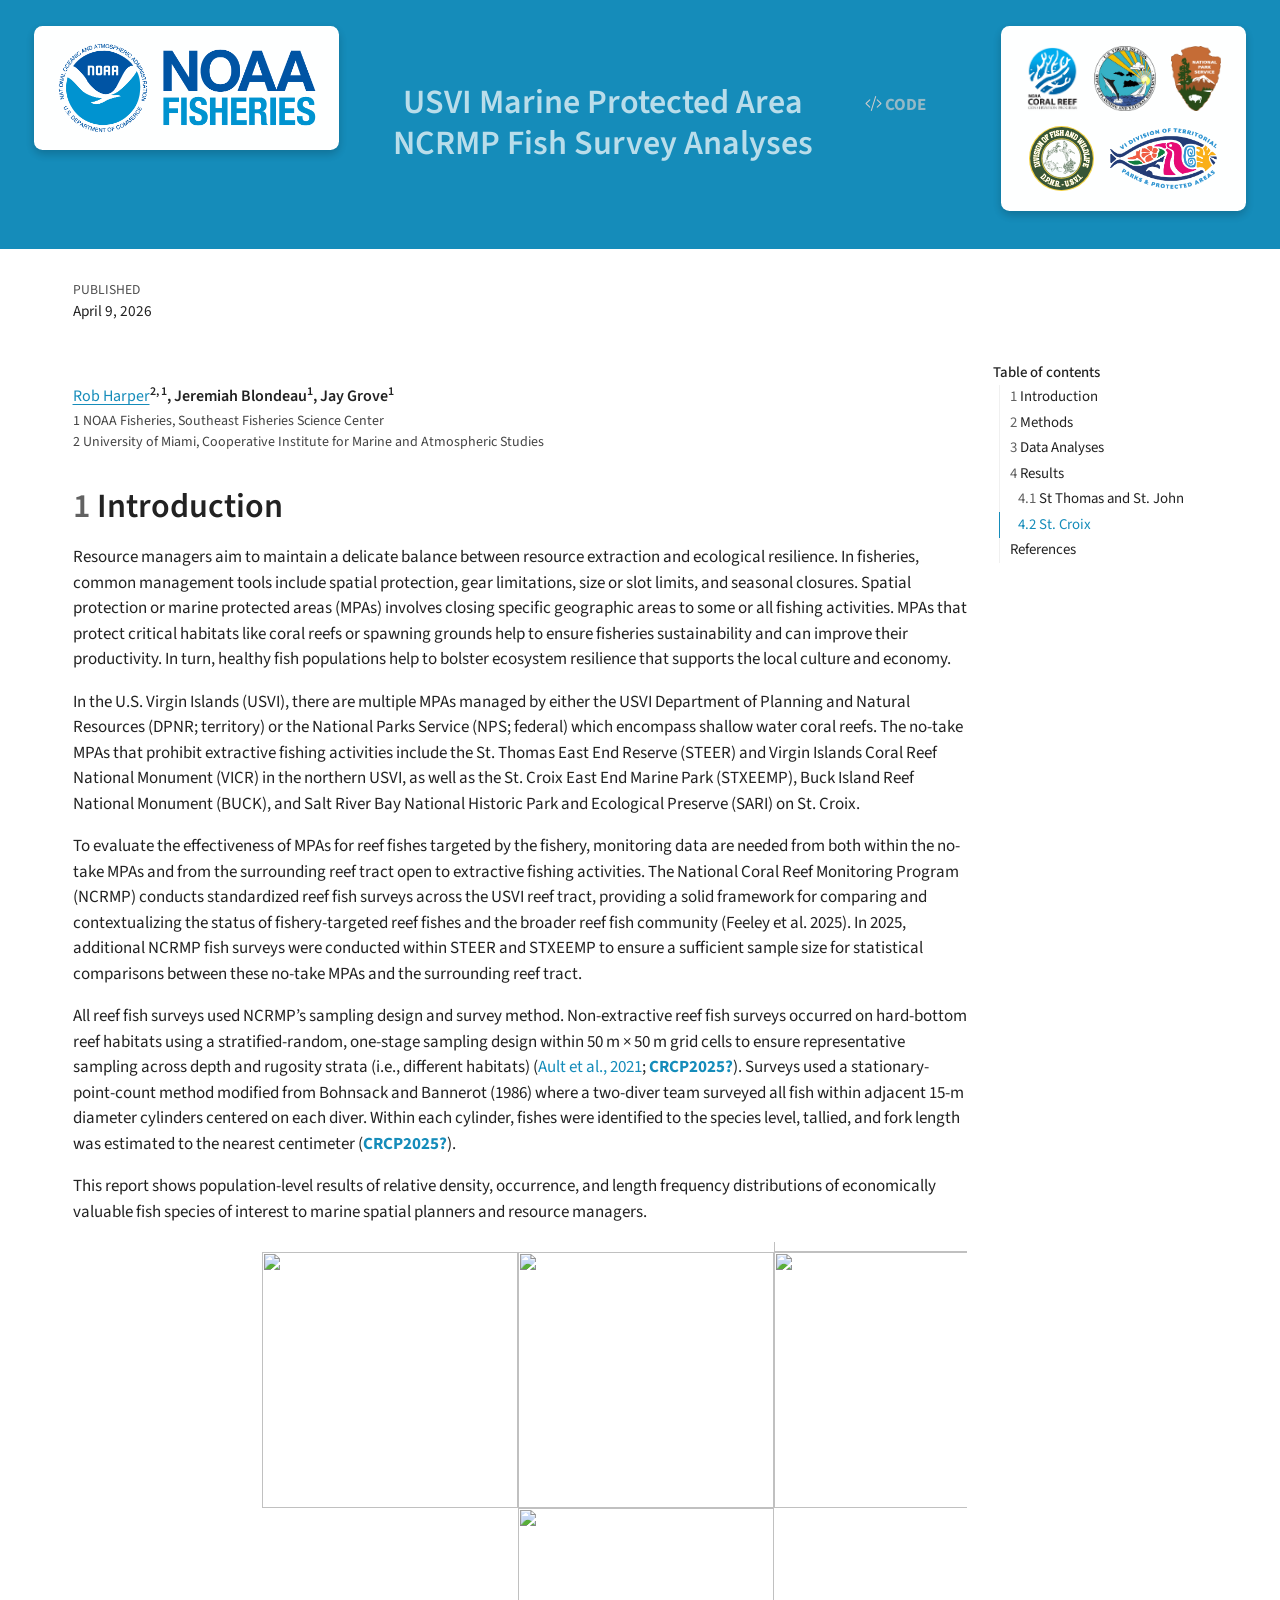
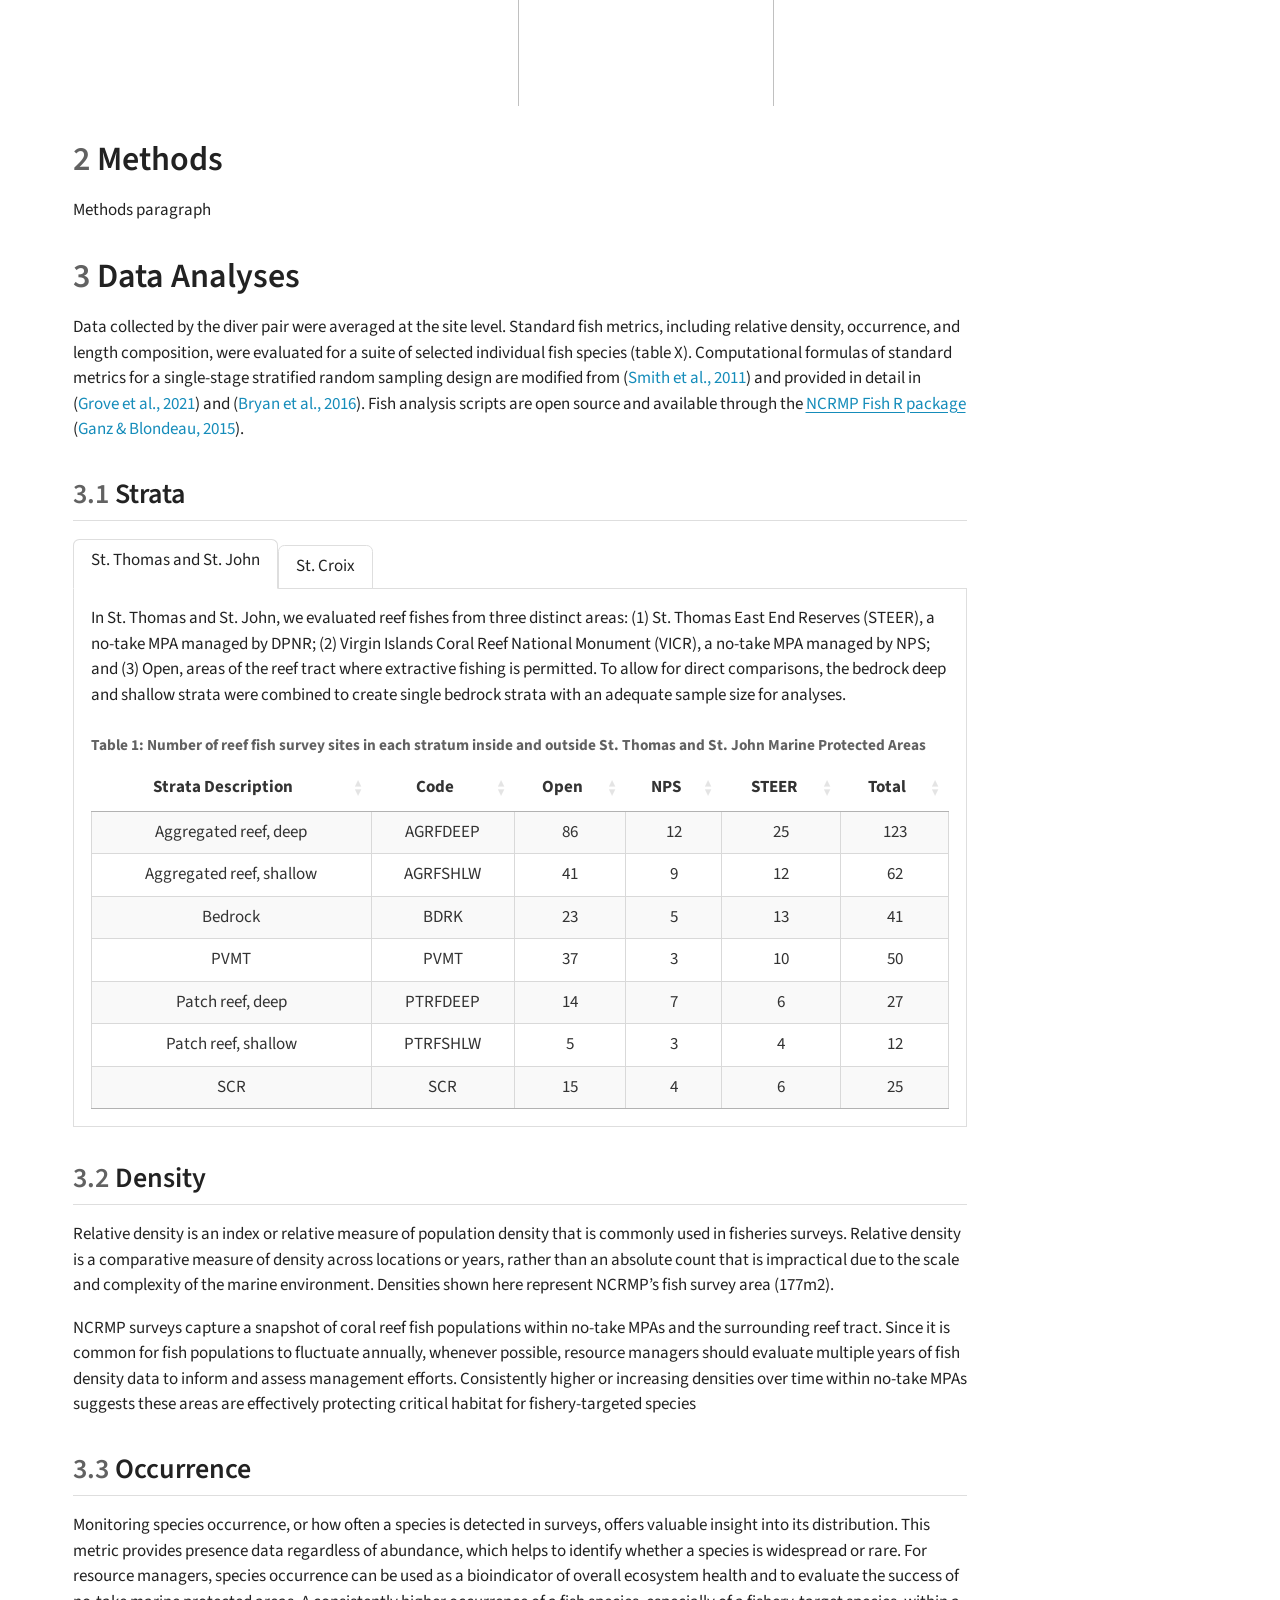
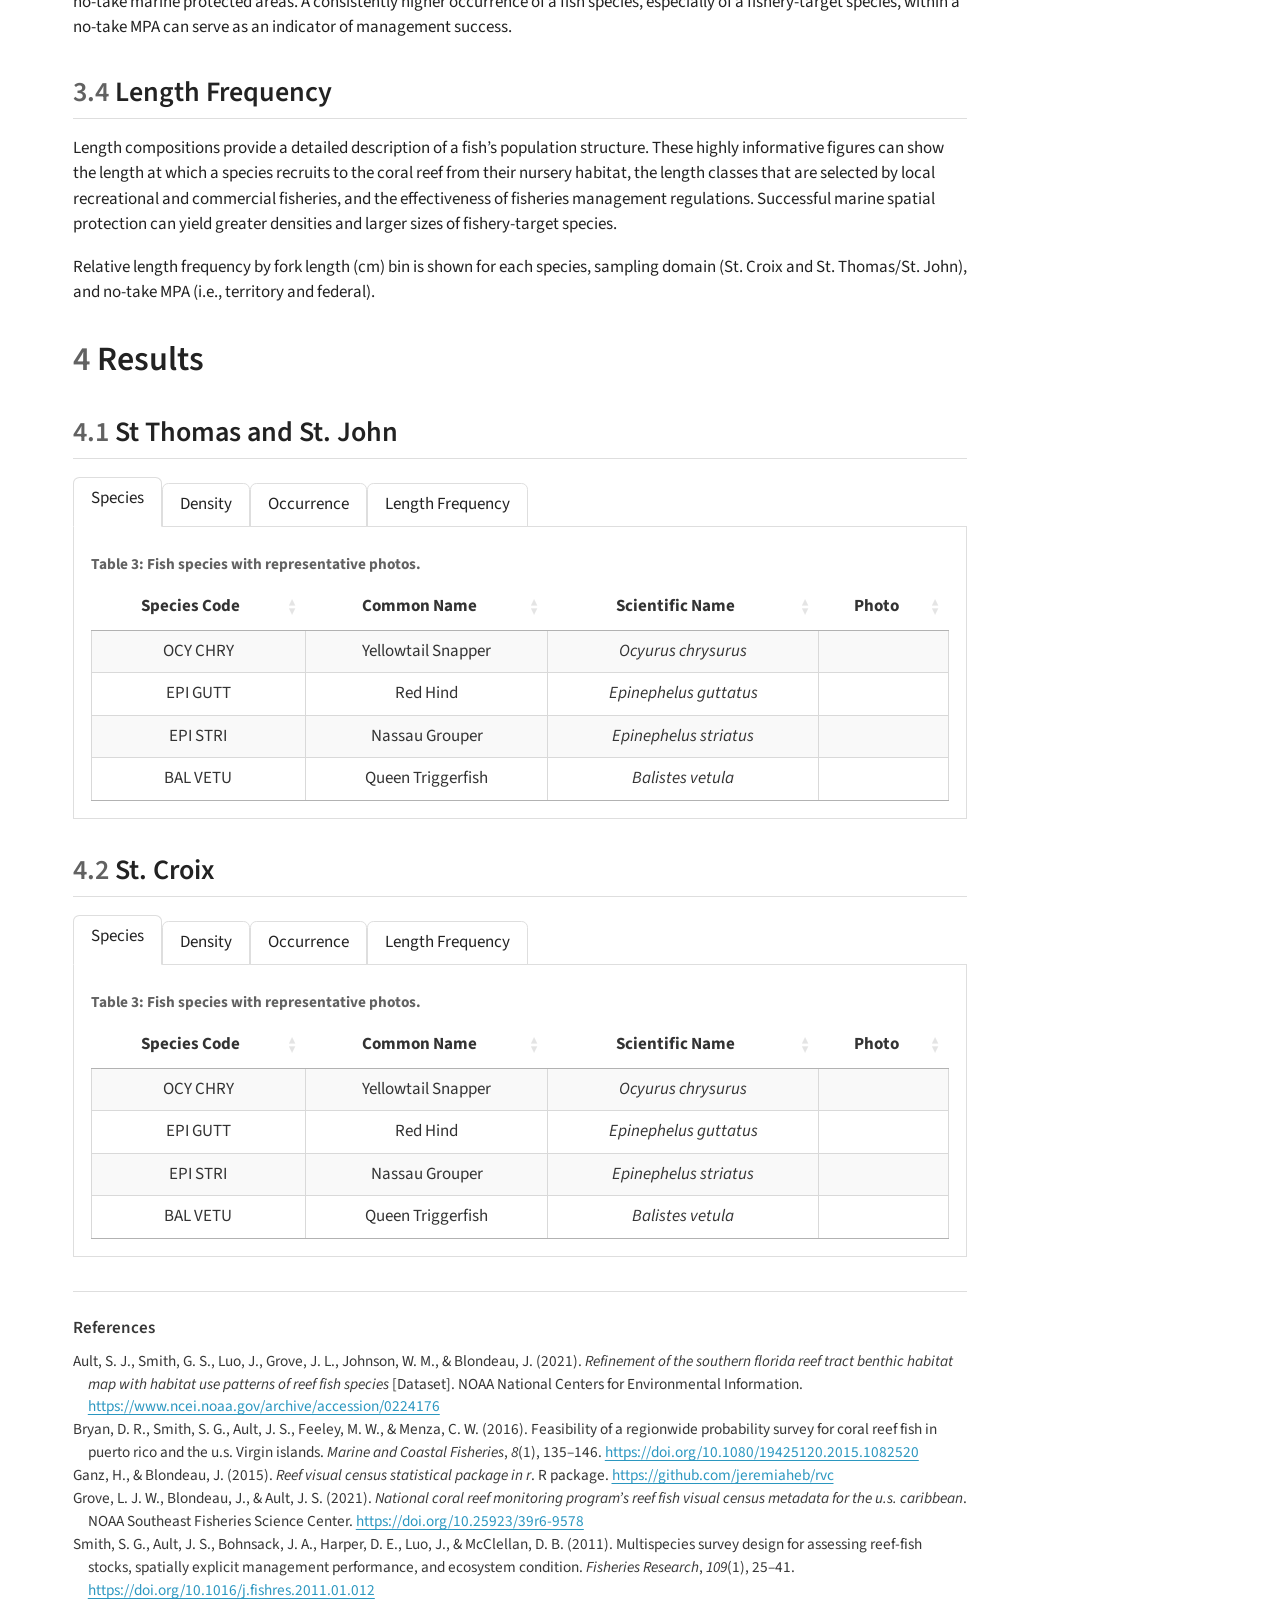
==== commit 8081f388: "big updates 4/9" ====
--- a/docs/index.html
+++ b/docs/index.html
@@ -2,11 +2,11 @@
 <html xmlns="http://www.w3.org/1999/xhtml" lang="en" xml:lang="en"><head>
 
 <meta charset="utf-8">
-<meta name="generator" content="quarto-1.7.32">
+<meta name="generator" content="quarto-1.8.25">
 
 <meta name="viewport" content="width=device-width, initial-scale=1.0, user-scalable=yes">
 
-<meta name="dcterms.date" content="2026-04-03">
+<meta name="dcterms.date" content="2026-04-09">
 
 <title>USVI Marine Protected Area NCRMP Fish Survey Analyses</title>
 <style>
@@ -82,24 +82,53 @@
 <script src="index_files/libs/clipboard/clipboard.min.js"></script>
 <script src="index_files/libs/quarto-html/quarto.js" type="module"></script>
 <script src="index_files/libs/quarto-html/tabsets/tabsets.js" type="module"></script>
+<script src="index_files/libs/quarto-html/axe/axe-check.js" type="module"></script>
 <script src="index_files/libs/quarto-html/popper.min.js"></script>
 <script src="index_files/libs/quarto-html/tippy.umd.min.js"></script>
 <script src="index_files/libs/quarto-html/anchor.min.js"></script>
 <link href="index_files/libs/quarto-html/tippy.css" rel="stylesheet">
-<link href="index_files/libs/quarto-html/quarto-syntax-highlighting-37eea08aefeeee20ff55810ff984fec1.css" rel="stylesheet" id="quarto-text-highlighting-styles">
+<link href="index_files/libs/quarto-html/quarto-syntax-highlighting-7b89279ff1a6dce999919e0e67d4d9ec.css" rel="stylesheet" id="quarto-text-highlighting-styles">
 <script src="index_files/libs/bootstrap/bootstrap.min.js"></script>
 <link href="index_files/libs/bootstrap/bootstrap-icons.css" rel="stylesheet">
-<link href="index_files/libs/bootstrap/bootstrap-6b52511c24a4b4358e78ab8b0b52160a.min.css" rel="stylesheet" append-hash="true" id="quarto-bootstrap" data-mode="light">
-<link href="index_files/libs/htmltools-fill-0.5.8.1/fill.css" rel="stylesheet">
+<link href="index_files/libs/bootstrap/bootstrap-74c4a272727deb60117c30ae8951a0db.min.css" rel="stylesheet" append-hash="true" id="quarto-bootstrap" data-mode="light">
+<link href="index_files/libs/htmltools-fill-0.5.9/fill.css" rel="stylesheet">
+
 <script src="index_files/libs/htmlwidgets-1.6.4/htmlwidgets.js"></script>
+
+<script src="index_files/libs/jquery-3.6.0/jquery-3.6.0.min.js"></script>
+
+<link href="index_files/libs/leaflet-1.3.1/leaflet.css" rel="stylesheet">
+
+<script src="index_files/libs/leaflet-1.3.1/leaflet.js"></script>
+
+<link href="index_files/libs/leafletfix-1.0.0/leafletfix.css" rel="stylesheet">
+
+<script src="index_files/libs/proj4-2.6.2/proj4.min.js"></script>
+
+<script src="index_files/libs/Proj4Leaflet-1.0.1/proj4leaflet.js"></script>
+
+<link href="index_files/libs/rstudio_leaflet-1.3.1/rstudio_leaflet.css" rel="stylesheet">
+
+<script src="index_files/libs/leaflet-binding-2.2.3/leaflet.js"></script>
+
+<script src="index_files/libs/leaflet-providers-3.0.0/leaflet-providers.js"></script>
+
+<script src="index_files/libs/leaflet-providers-plugin-2.2.3/leaflet-providers-plugin.js"></script>
+
 <link href="index_files/libs/datatables-css-0.0.0/datatables-crosstalk.css" rel="stylesheet">
-<script src="index_files/libs/datatables-binding-0.33/datatables.js"></script>
-<script src="index_files/libs/jquery-3.6.0/jquery-3.6.0.min.js"></script>
+
+<script src="index_files/libs/datatables-binding-0.34.0/datatables.js"></script>
+
 <link href="index_files/libs/dt-core-1.13.6/css/jquery.dataTables.min.css" rel="stylesheet">
+
 <link href="index_files/libs/dt-core-1.13.6/css/jquery.dataTables.extra.css" rel="stylesheet">
+
 <script src="index_files/libs/dt-core-1.13.6/js/jquery.dataTables.min.js"></script>
-<link href="index_files/libs/crosstalk-1.2.1/css/crosstalk.min.css" rel="stylesheet">
-<script src="index_files/libs/crosstalk-1.2.1/js/crosstalk.min.js"></script>
+
+<link href="index_files/libs/crosstalk-1.2.2/css/crosstalk.min.css" rel="stylesheet">
+
+<script src="index_files/libs/crosstalk-1.2.2/js/crosstalk.min.js"></script>
+
 
 
 </head>
@@ -120,7 +149,7 @@
       <div>
       <div class="quarto-title-meta-heading">Published</div>
       <div class="quarto-title-meta-contents">
-        <p class="date">April 3, 2026</p>
+        <p class="date">April 9, 2026</p>
       </div>
     </div>
     
@@ -135,130 +164,228 @@
    
   <ul>
   <li><a href="#introduction" id="toc-introduction" class="nav-link active" data-scroll-target="#introduction"><span class="header-section-number">1</span> Introduction</a></li>
-  <li><a href="#st.-thomas-and-st.-john" id="toc-st.-thomas-and-st.-john" class="nav-link" data-scroll-target="#st.-thomas-and-st.-john"><span class="header-section-number">2</span> St.&nbsp;Thomas and St.&nbsp;John</a>
+  <li><a href="#methods" id="toc-methods" class="nav-link" data-scroll-target="#methods"><span class="header-section-number">2</span> Methods</a></li>
+  <li><a href="#data-analyses" id="toc-data-analyses" class="nav-link" data-scroll-target="#data-analyses"><span class="header-section-number">3</span> Data Analyses</a>
   <ul class="collapse">
-  <li><a href="#strata" id="toc-strata" class="nav-link" data-scroll-target="#strata"><span class="header-section-number">2.1</span> Strata</a></li>
-  <li><a href="#species" id="toc-species" class="nav-link" data-scroll-target="#species"><span class="header-section-number">2.2</span> Species</a></li>
-  <li><a href="#density" id="toc-density" class="nav-link" data-scroll-target="#density"><span class="header-section-number">2.3</span> Density</a></li>
-  <li><a href="#occurrence" id="toc-occurrence" class="nav-link" data-scroll-target="#occurrence"><span class="header-section-number">2.4</span> Occurrence</a></li>
-  <li><a href="#length-frequency" id="toc-length-frequency" class="nav-link" data-scroll-target="#length-frequency"><span class="header-section-number">2.5</span> Length Frequency</a></li>
+  <li><a href="#strata" id="toc-strata" class="nav-link" data-scroll-target="#strata"><span class="header-section-number">3.1</span> Strata</a></li>
+  <li><a href="#density" id="toc-density" class="nav-link" data-scroll-target="#density"><span class="header-section-number">3.2</span> Density</a></li>
+  <li><a href="#occurrence" id="toc-occurrence" class="nav-link" data-scroll-target="#occurrence"><span class="header-section-number">3.3</span> Occurrence</a></li>
+  <li><a href="#length-frequency" id="toc-length-frequency" class="nav-link" data-scroll-target="#length-frequency"><span class="header-section-number">3.4</span> Length Frequency</a></li>
   </ul></li>
-  <li><a href="#st.-croix" id="toc-st.-croix" class="nav-link" data-scroll-target="#st.-croix"><span class="header-section-number">3</span> St.&nbsp;Croix</a>
+  <li><a href="#results" id="toc-results" class="nav-link" data-scroll-target="#results"><span class="header-section-number">4</span> Results</a>
   <ul class="collapse">
-  <li><a href="#eemp" id="toc-eemp" class="nav-link" data-scroll-target="#eemp"><span class="header-section-number">3.1</span> EEMP</a></li>
-  <li><a href="#strata-1" id="toc-strata-1" class="nav-link" data-scroll-target="#strata-1"><span class="header-section-number">3.2</span> Strata</a></li>
-  <li><a href="#species-1" id="toc-species-1" class="nav-link" data-scroll-target="#species-1"><span class="header-section-number">3.3</span> Species</a></li>
-  <li><a href="#density-1" id="toc-density-1" class="nav-link" data-scroll-target="#density-1"><span class="header-section-number">3.4</span> Density</a></li>
-  <li><a href="#occurrence-1" id="toc-occurrence-1" class="nav-link" data-scroll-target="#occurrence-1"><span class="header-section-number">3.5</span> Occurrence</a></li>
-  <li><a href="#length-frequency-1" id="toc-length-frequency-1" class="nav-link" data-scroll-target="#length-frequency-1"><span class="header-section-number">3.6</span> Length Frequency</a></li>
+  <li><a href="#st-thomas-and-st.-john" id="toc-st-thomas-and-st.-john" class="nav-link" data-scroll-target="#st-thomas-and-st.-john"><span class="header-section-number">4.1</span> St Thomas and St.&nbsp;John</a></li>
+  <li><a href="#st.-croix-1" id="toc-st.-croix-1" class="nav-link" data-scroll-target="#st.-croix-1"><span class="header-section-number">4.2</span> St.&nbsp;Croix</a></li>
   </ul></li>
   <li><a href="#bibliography" id="toc-bibliography" class="nav-link" data-scroll-target="#bibliography">References</a></li>
   </ul>
-<div class="quarto-alternate-formats"><h2>Other Formats</h2><ul><li><a href="index.pdf"><i class="bi bi-file-pdf"></i>PDF</a></li></ul></div></nav>
+</nav>
 </div>
 <main class="content quarto-banner-title-block column-page-left" id="quarto-document-content">
 <style>
+
 /* 1. Force the blue banner to be tall enough for the right logo box */
+
 .quarto-title-banner {
+
   min-height: 250px !important; /* Prevents the box from hanging off the bottom */
+
   display: flex !important;
+
   align-items: center !important; /* Centers the title vertically */
-}
+
+}
+
+
 
 /* 2. Squeeze the title text into the middle so it CANNOT touch the logos */
+
 .quarto-title {
+
   padding-left: 350px !important;  /* Creates a hard barrier away from the NOAA logo */
+
   padding-right: 350px !important; /* Creates a hard barrier away from the right logos */
+
   margin: 0 auto !important;
+
   width: 100% !important;
+
   box-sizing: border-box !important;
+
   text-align: center !important;
-}
+
+}
+
+
 
 .quarto-title .title {
+
   margin: 0 auto !important;
-}
+
+}
+
+
 
 /* 3. Left-side Primary Logo (NOAA) */
+
 .left-logo-container {
+
   position: absolute;
+
   top: 1.5rem;
+
   left: 2rem;
+
   background-color: white;
+
   padding: 1rem 1.4rem;
+
   border-radius: 0.5rem;
+
   box-shadow: 0 4px 10px rgba(0,0,0,0.2);
+
   z-index: 10;
-}
+
+}
+
+
 
 .left-logo-container img {
+
   height: 90px;
+
   width: auto;
-}
+
+}
+
+
 
 /* 4. Right-side Multi-Logo Container */
+
 .logo-container {
+
   position: absolute;
+
   top: 1.5rem;
+
   right: 2rem;
+
   background-color: white;
+
   padding: 1.2rem 1.5rem;
+
   border-radius: 0.5rem;
+
   box-shadow: 0 4px 10px rgba(0,0,0,0.2);
+
   z-index: 10;
+
   display: flex;
+
   flex-direction: column;
+
   gap: 15px;
-}
+
+}
+
+
 
 .logo-row {
+
   display: flex;
+
   justify-content: center;
+
   align-items: center;
+
   gap: 15px;
-}
+
+}
+
+
 
 .logo-row img {
+
   height: 65px;
+
   width: auto;
-}
+
+}
+
+
 
 /* 5. Author and Affiliation Block */
+
 .author-affiliation-block {
+
   margin-top: 1.5rem;
+
   text-align: left;
-}
+
+}
+
+
 
 nav#TOC { font-size: 0.85em; }
+
 </style>
 
+
+
 <div class="left-logo-container">
+
   <img src="noaa_logo.png" alt="NOAA Fisheries">
-</div>
+
+</div>
+
+
 
 <div class="logo-container">
+
   <div class="logo-row">
+
     <img src="CRCP.png" alt="CRCP Logo">
+
     <img src="DPNR-logo.png" alt="DPNR Logo">
+
     <img src="NPS.png" alt="NPS Logo">
+
   </div>
+
   <div class="logo-row">
+
     <img src="USVI_DFW.svg" alt="USVI DFW Logo">
+
     <img src="USVI_parks.png" alt="USVI Parks Logo">
+
   </div>
-</div>
+
+</div>
+
+
 
 <div class="author-affiliation-block">
+
   <p style="font-size:16px; font-weight:600; margin-bottom:0.2rem;">
+
     <a href="https://github.com/rob-harper/USVImpas" target="_blank">Rob Harper</a><sup>2, 1</sup>,
+
     Jeremiah Blondeau<sup>1</sup>,
+
     Jay Grove<sup>1</sup>
+
   </p>
+
   <p style="font-size:14px; color:#444;">
+
     1 NOAA Fisheries, Southeast Fisheries Science Center<br>
+
     2 University of Miami, Cooperative Institute for Marine and Atmospheric Studies
+
   </p>
-</div>
+
+</div>
+
 
 
 
@@ -267,26 +394,101 @@
 <div style="page-break-after: always;"></div>
 <section id="introduction" class="level1" data-number="1">
 <h1 data-number="1"><span class="header-section-number">1</span> Introduction</h1>
-<p>This report provides an overview of reef fish population status within the marine protected areas of the U.S. Virgin Islands. The protected areas analyzed in this report include both territorially (USVI Department of Planning and Natural Resources) and federally (National Parks Service) managed sites. On St.&nbsp;Thomas and St.&nbsp;John, areas analyzed include the St.&nbsp;Thomas East End Reserve (STEER), Virgin Islands National Park, and Virgin Islands Coral Reef National Monument. On St.&nbsp;Croix, the areas analyzed include East End Marine Park, Buck Island Reef National Monument, and Salt River Bay National Historic Park and Ecological Preserve. These areas serve as critical management zones dedicated to preserving and protecting ecological function and biodiversity across the U.S. Virgin Islands (USVI) coral reef ecosystems.</p>
-<p>Monitoring changes in reef fish populations is a crucial metric for measuring the success of management interventions within these protected areas. The National Coral Reef Monitoring Program (NCRMP) conducts standardized reef assessments across the USVI and provides a solid framework for comparison and to contextualize changes in reef fish communities within and outside of USVI MPAs. Leveraging the large sample size of NCRMPs biannual surveys in the USVI by adding additional sampling sites within STEER and EEMP in 2025, an in depth analysis of population trends within these no-take marine protected areas is possible.</p>
-<p>NCRMP’s robust sampling design and survey method was used at both sites within EEMP and outside areas. Non-extractive reef fish surveys occurred hard-bottom reef habitats using a stratified-random, one-stage sampling design within 50 m × 50 m grid cells to ensure representative sampling across depth and rugosity strata (i.e., different habitats) <span class="citation" data-cites="CRCP2024 Ault2021">(<a href="#ref-Ault2021" role="doc-biblioref">Ault et al., 2021</a>; <a href="#ref-CRCP2024" role="doc-biblioref">CRCP, 2024</a>)</span>. Surveys used a stationary-point-count method modified from Bohnsack and Bannerot (1986) where a two-diver team surveyed all fish within adjacent 15-m diameter cylinders centered on each diver. Within each cylinder, fishes were identified to the species level, tallied, and fork length was estimated to the nearest centimeter <span class="citation" data-cites="CRCP2024">(<a href="#ref-CRCP2024" role="doc-biblioref">CRCP, 2024</a>)</span>. This report shows population-level results of relative density, occurrence, and length frequency distributions for ecologically important, economically valuable, and fish species of interest to marine spatial planners and resource managers.</p>
-<div style="page-break-after: always;"></div>
-</section>
-<section id="st.-thomas-and-st.-john" class="level1" data-number="2">
-<h1 data-number="2"><span class="header-section-number">2</span> St.&nbsp;Thomas and St.&nbsp;John</h1>
-<p>UM took away my arc license again… waiting for Jesus to give me laptop on Monday</p>
-<section id="strata" class="level2" data-number="2.1">
-<h2 data-number="2.1" class="anchored" data-anchor-id="strata"><span class="header-section-number">2.1</span> Strata</h2>
-<p>To allow for direct comparisons of fish communities inside and outside of marine protected areas on St.&nbsp;Thomas and St.&nbsp;John, bedrock deep and shallow strata were combined to create adequate sample sizes within each level of protection. Data collected by the diver pair were averaged at the site level. Standard fish metrics, including relative density, occurrence, and length composition, were evaluated for a suite of selected individual fish species. Computational formulas of standard metrics for a single-stage stratified random sampling design are modified from <span class="citation" data-cites="Smith2011">(<a href="#ref-Smith2011" role="doc-biblioref">Smith et al., 2011</a>)</span> and provided in detail in <span class="citation" data-cites="Grove2021">(<a href="#ref-Grove2021" role="doc-biblioref">Grove et al., 2021</a>)</span> and <span class="citation" data-cites="Bryan2016">(<a href="#ref-Bryan2016" role="doc-biblioref">Bryan et al., 2016</a>)</span>. Fish analysis scripts are open source and available through the <a href="https://github.com/jeremiaheb/rvc">NCRMP Fish R package</a> <span class="citation" data-cites="Ganz2015">(<a href="#ref-Ganz2015" role="doc-biblioref">Ganz &amp; Blondeau, 2015</a>)</span>.</p>
+<p>Resource managers aim to maintain a delicate balance between resource extraction and ecological resilience. In fisheries, common management tools include spatial protection, gear limitations, size or slot limits, and seasonal closures. Spatial protection or marine protected areas (MPAs) involves closing specific geographic areas to some or all fishing activities. MPAs that protect critical habitats like coral reefs or spawning grounds help to ensure fisheries sustainability and can improve their productivity. In turn, healthy fish populations help to bolster ecosystem resilience that supports the local culture and economy.</p>
+<p>In the U.S. Virgin Islands (USVI), there are multiple MPAs managed by either the USVI Department of Planning and Natural Resources (DPNR; territory) or the National Parks Service (NPS; federal) which encompass shallow water coral reefs. The no-take MPAs that prohibit extractive fishing activities include the St.&nbsp;Thomas East End Reserve (STEER) and Virgin Islands Coral Reef National Monument (VICR) in the northern USVI, as well as the St.&nbsp;Croix East End Marine Park (STXEEMP), Buck Island Reef National Monument (BUCK), and Salt River Bay National Historic Park and Ecological Preserve (SARI) on St.&nbsp;Croix.</p>
+<p>To evaluate the effectiveness of MPAs for reef fishes targeted by the fishery, monitoring data are needed from both within the no-take MPAs and from the surrounding reef tract open to extractive fishing activities. The National Coral Reef Monitoring Program (NCRMP) conducts standardized reef fish surveys across the USVI reef tract, providing a solid framework for comparing and contextualizing the status of fishery-targeted reef fishes and the broader reef fish community (Feeley et al.&nbsp;2025). In 2025, additional NCRMP fish surveys were conducted within STEER and STXEEMP to ensure a sufficient sample size for statistical comparisons between these no-take MPAs and the surrounding reef tract.</p>
+<p>All reef fish surveys used NCRMP’s sampling design and survey method. Non-extractive reef fish surveys occurred on hard-bottom reef habitats using a stratified-random, one-stage sampling design within 50 m × 50 m grid cells to ensure representative sampling across depth and rugosity strata (i.e., different habitats) <span class="citation" data-cites="CRCP2025 Ault2021">(<a href="#ref-Ault2021" role="doc-biblioref">Ault et al., 2021</a>; <a href="#ref-CRCP2025" role="doc-biblioref"><strong>CRCP2025?</strong></a>)</span>. Surveys used a stationary-point-count method modified from Bohnsack and Bannerot (1986) where a two-diver team surveyed all fish within adjacent 15-m diameter cylinders centered on each diver. Within each cylinder, fishes were identified to the species level, tallied, and fork length was estimated to the nearest centimeter <span class="citation" data-cites="CRCP2025">(<a href="#ref-CRCP2025" role="doc-biblioref"><strong>CRCP2025?</strong></a>)</span>.</p>
+<p>This report shows population-level results of relative density, occurrence, and length frequency distributions of economically valuable fish species of interest to marine spatial planners and resource managers.</p>
+<div class="cell">
+<style type="text/css">
+/* Overall legend container */
+.leaflet-control-legend {
+  font-size: 10px !important;       /* Text size */
+  line-height: 1.2 !important;      /* Spacing between lines */
+  max-width: 180px !important;      /* Wrap threshold */
+  white-space: normal !important;   
+  padding: 6px 8px !important;      /* Shrinks the blank space inside the box */
+}
+
+/* The color squares in the legend */
+.leaflet-control-legend i {
+  width: 12px !important;           /* Shrinks the box width */
+  height: 12px !important;          /* Shrinks the box height */
+  margin-top: 1px !important;       /* Aligns the smaller box with the text */
+  margin-right: 6px !important;
+}
+
+/* The Legend Title */
+.leaflet-control-legend h4 {
+  font-size: 11px !important;       /* Shrinks the title text */
+  margin-bottom: 4px !important;    /* Reduces gap below the title */
+  font-weight: bold !important;
+}
+</style>
+</div>
 <div class="cell">
 <div class="cell-output-display">
-<div class="datatables html-widget html-fill-item" id="htmlwidget-38e9e5fbe0f5a34d5da5" style="width:100%;height:auto;"></div>
-<script type="application/json" data-for="htmlwidget-38e9e5fbe0f5a34d5da5">{"x":{"filter":"none","vertical":false,"caption":"<caption style=\"caption-side: top; text-align: left; font-weight: bold;\">Table 1: Number of reef fish survey sites in each stratum inside and outside St. Thomas and St. John Marine Protected Areas <\/caption>","data":[["Aggregated reef, deep","Aggregated reef, shallow","Bedrock","Patch reef, deep","Patch reef, shallow","Pavement, deep","Pavement, shallow","Scattered coral and rock, deep","Scattered coral and rock, shallow"],["AGRFDEEP","AGRFSHLW","BDRK","PTRFDEEP","PTRFSHLW","PVMTDEEP","PVMTSHLW","SCRDEEP","SCRSHLW"],[69,19,15,9,3,24,9,7,4],[29,31,13,12,5,6,0,4,5],[25,12,13,6,4,4,6,2,4],[123,62,41,27,12,34,15,13,13]],"container":"<table class=\"cell-border stripe\">\n  <thead>\n    <tr>\n      <th>Strata Description<\/th>\n      <th>Code<\/th>\n      <th>Open<\/th>\n      <th>NPS<\/th>\n      <th>STEER<\/th>\n      <th>Total<\/th>\n    <\/tr>\n  <\/thead>\n<\/table>","options":{"columnDefs":[{"className":"dt-center","targets":"_all"},{"name":"description","targets":0},{"name":"STRAT","targets":1},{"name":"Open","targets":2},{"name":"NPS","targets":3},{"name":"STEER","targets":4},{"name":"Total","targets":5}],"info":false,"paging":false,"searching":false,"order":[],"autoWidth":false,"orderClasses":false}},"evals":[],"jsHooks":[]}</script>
+<div class="leaflet html-widget html-fill-item" id="htmlwidget-3ace59da7f9188187705" style="width:100%;height:464px;"></div>
+<script type="application/json" data-for="htmlwidget-3ace59da7f9188187705">{"x":{"options":{"crs":{"crsClass":"L.CRS.EPSG3857","code":null,"proj4def":null,"projectedBounds":null,"options":{}}},"calls":[{"method":"addProviderTiles","args":["Esri.OceanBasemap",null,"Oceanic",{"errorTileUrl":"","noWrap":false,"detectRetina":false}]},{"method":"addProviderTiles","args":["Esri.WorldImagery",null,"Satellite",{"errorTileUrl":"","noWrap":false,"detectRetina":false}]},{"method":"addPolygons","args":[[[[{"lng":[-64.70760205125957,-64.70374515974004,-64.69941215034012,-64.6968002438543,-64.69680013066659,-64.69680013066659,-64.69680013066659,-64.69559748952041,-64.69446031669381,-64.69234212788142,-64.6773092105722,-64.67133231474507,-64.6612660263349,-64.66138671229835,-64.65998496585766,-64.6615760034984,-64.66343539755893,-64.66410545003103,-64.66511025879544,-64.66686244790993,-64.66872277711666,-64.67065545933133,-64.67269328036681,-64.67475904439755,-64.67742277020052,-64.67946498130283,-64.68175485703064,-64.68405185370371,-64.68665078402523,-64.68907240397768,-64.69152654653665,-64.69408795512709,-64.69659062737267,-64.69910840029816,-64.70155384357193,-64.70408427914968,-64.7066124509729,-64.70905139313898,-64.71155800988696,-64.71404504426008,-64.71642776536407,-64.71885946531231,-64.72125466221898,-64.72353259125184,-64.72581107724015,-64.72802593915016,-64.73014707174175,-64.73238678374746,-64.73706274297338,-64.7371052260998,-64.73714768137846,-64.73719012947058,-64.73723256408795,-64.73727499062051,-64.73731740367833,-64.73735980775299,-64.73740219745464,-64.73744457996975,-64.73748694901012,-64.73752930906734,-64.73757165475152,-64.73761399324917,-64.73765631557715,-64.73769863071861,-64.73774093148701,-64.73778322506892,-64.73782550248113,-64.73786777270684,-64.73791002766117,-64.73795227632729,-64.73799450792542,-64.73803673323536,-64.73807894237561,-64.73812114343104,-64.7381633292151,-64.73820550691431,-64.73824767024048,-64.73828982278688,-64.73833196365517,-64.73837409374369,-64.73841621125578,-64.73845831798809,-64.73850041124567,-64.73854249552011,-64.73858456452317,-64.73862662454309,-64.73866867018995,-64.73871070505704,-64.73875272555109,-64.73879473796029,-64.73883673419984,-64.73887872325285,-64.73892069523787,-64.73896265823973,-64.73900460507193,-64.73904654831085,-64.73908846909191,-64.73913038448306,-64.7391722810096,-64.73921417304457,-64.73925604711322,-64.73929791219871,-64.73933976111455,-64.73938160284385,-64.73942342660685,-64.73946524228501,-64.7395070426918,-64.73954883231883,-64.73959060667448,-64.73963237114867,-64.73967411945317,-64.73971585967286,-64.73975758372286,-64.73979929878972,-64.73984099589025,-64.73988268490595,-64.73992435685366,-64.73996602071655,-64.74000766661312,-64.74004930352653,-64.74009092337197,-64.74013253333594,-64.74017412892684,-64.74021571463631,-64.74025728237943,-64.74029884293604,-64.74034038283141,-64.74038191554027,-64.74042343207945,-64.74046493873715,-64.74050642653023,-64.74054790713679,-64.74058936977703,-64.74063082253582,-64.74067225822661,-64.74071368583257,-64.74075509277728,-64.74079649253547,-64.74083787522565,-64.74087924803439,-64.7409206028768,-64.74096194783776,-64.74100327483239,-64.74104459284389,-64.74108589288909,-64.74112718395112,-64.74116845794515,-64.7412097202611,-64.74125096461074,-64.74129219997724,-64.74133341827573,-64.74137462579445,-64.74141581624517,-64.7414569950178,-64.74149815851906,-64.74153931034222,-64.74158044330076,-64.74162156727617,-64.74166267328525,-64.74170376941287,-64.74174484577753,-64.74178591405739,-64.74182696437092,-64.74186800210805,-64.74190902187887,-64.74195003356486,-64.74199102458957,-64.74203200663116,-64.7420729689098,-64.74211392220528,-64.74215485663616,-64.74219578118554,-64.74223668507369,-64.74227758177531,-64.74231845691737,-64.74235932307629,-64.74240017126888,-64.74244100778338,-64.74248182453495,-64.74252263230336,-64.74256342030884,-64.74260419933115,-64.74264495769224,-64.74268570527352,-64.74272643578682,-64.74276715462202,-64.74280785279595,-64.74284854108843,-64.74288921141462,-64.74292986826606,-64.74297050984615,-64.74301113884981,-64.74305173551413,-64.74357939603055,-64.74362009959438,-64.74366077890372,-64.74370144743327,-64.7437420979965,-64.74378273777995,-64.74382335510552,-64.74386396254963,-64.74390455023079,-64.74394512803049,-64.74398568247399,-64.74402622973098,-64.74406675722501,-64.74410727214264,-64.74414776729735,-64.74418824987562,-64.74422871358928,-64.74426916652315,-64.74430959879578,-64.74435002298355,-64.7443904211202,-64.74443081117199,-64.74447118146087,-64.74451153917332,-64.74455187802117,-64.74459220429259,-64.74463250900445,-64.7446728038348,-64.74471307800394,-64.74475334139331,-64.74479358412138,-64.74483381427308,-64.7448740228652,-64.74491422247416,-64.74495439962524,-64.74499456599655,-64.74503471080827,-64.74507484484022,-64.74511495821091,-64.74515505900521,-64.74519513913823,-64.74523520849148,-64.74527525628517,-64.74531529329907,-64.74535530516013,-64.74539530893638,-64.74543529025472,-64.7454752607933,-64.74551520977228,-64.74555514617487,-64.74559506281452,-64.74563496508112,-64.74567484758479,-64.74571471930868,-64.74575456677806,-64.74579440436595,-64.74583421859766,-64.74587402204959,-64.74591380484026,-64.7459535741562,-64.74599332191258,-64.74603305888917,-64.74607277250956,-64.74611247445188,-64.74615215393628,-64.74619182353922,-64.74623146798935,-64.746271102558,-64.74631071377046,-64.74635031330482,-64.74638989038128,-64.74642945757628,-64.74646899961844,-64.74650853088086,-64.74654803968536,-64.74658753591345,-64.74662700968366,-64.74666647087747,-64.7467059096134,-64.74674533667121,-64.74678474037283,-64.74682413239637,-64.74686350375863,-64.74690285895123,-64.74694219258426,-64.74698151453919,-64.74702081403623,-64.7470601018552,-64.74709936362301,-64.74713861461102,-64.74717784314116,-64.74721706089151,-64.74725625079411,-64.74729543081523,-64.74733458837846,-64.74737373336529,-64.74741285409759,-64.74745196225349,-64.7474910479515,-64.74753012197141,-64.74756916814354,-64.74760820623084,-64.74764721916532,-64.74768621862506,-64.74772519562694,-64.74776416095069,-64.74780309932501,-64.74736038979006,-64.74596335680965,-64.74657697621728,-64.74655004203012,-64.75589058062396,-64.74114752989399,-64.73524154078719,-64.73291188945522,-64.71718335631584,-64.70760205125957],"lat":[18.29857247985773,18.29662539764466,18.29662552046227,18.29662554604928,18.30817724487499,18.30817737791852,18.30817740947374,18.30771841379804,18.30761223621732,18.307522703575,18.29301760234777,18.28820809343321,18.27985105659519,18.2786139911998,18.26854543739813,18.26667484093058,18.26468195140489,18.26402150905749,18.26303110484934,18.26145524564248,18.25993070540537,18.25849068766144,18.25711457863867,18.25585450857052,18.25439622441396,18.25337666734771,18.25235854947905,18.25146179680271,18.25058152104724,18.2498798462131,18.24929033164716,18.24880095184567,18.24844342302116,18.24820138194701,18.24807769138602,18.24806440033803,18.24816747311792,18.24837785005487,18.24870906319619,18.24915514418302,18.24969529365766,18.25036425692116,18.25114425339019,18.25200315821414,18.25298307313898,18.25405900598751,18.25521192649944,18.2565604128149,18.2589535544301,18.25896583032667,18.25897815228899,18.25899049728372,18.2590028874911,18.25901530073087,18.25902776003632,18.25904024237417,18.25905277077774,18.25906532050749,18.25907791630292,18.25909053513073,18.25910319917107,18.25911588539072,18.25912861852903,18.25914137555282,18.2591541743768,18.25916700049852,18.25917986671425,18.25919275852154,18.25920569554134,18.25921865644651,18.25923166256417,18.25924468915488,18.2592577635173,18.25927086176507,18.25928400351912,18.25929716574619,18.25931037574491,18.25932360706975,18.25933688531314,18.25935018658878,18.25936353051755,18.2593768991847,18.25939031221119,18.2594037491229,18.25941722954085,18.25943073555025,18.25944428335966,18.25945785590736,18.25947147281435,18.25948511360657,18.25949879619877,18.25951250438236,18.25952625692517,18.2595400325001,18.25955385243425,18.25956769540047,18.25958158187284,18.2595954939365,18.25960944950628,18.25962342725503,18.25963745021601,18.25965149620908,18.25966558656126,18.25967970165167,18.25969385768882,18.25970803846423,18.2597222635987,18.25973651261828,18.25975080599689,18.25976512070138,18.25977948147111,18.25979386441973,18.25980829087431,18.25982274292011,18.25983723591258,18.25985175449626,18.25986631658589,18.25988090170745,18.25989553033489,18.25991018370045,18.25992487971878,18.25993959791597,18.25995436303133,18.25996914861934,18.25998397941939,18.25999883239821,18.26001373058902,18.26002865095865,18.26004361398099,18.2600586034475,18.26007363471362,18.26008869071775,18.26010378766842,18.26011891106321,18.26013407455144,18.26014926277765,18.26016449450958,18.26017974927329,18.26019505010196,18.26021036969701,18.26022573876931,18.26024112575489,18.26025655880536,18.26027201232837,18.26028751276931,18.26030303368277,18.26031859980798,18.26033418981802,18.26034982077442,18.26036547305637,18.26038117481544,18.26039689448774,18.26041266107792,18.26042844984669,18.26044428041482,18.2604601348677,18.26047603282612,18.26049195381619,18.26050791745864,18.2605239058389,18.26053993687156,18.26055598837658,18.26057208509324,18.26058820484149,18.26060436809516,18.26062055352734,18.26063678417108,18.26065303614026,18.26066932990867,18.26068564841474,18.26070201042623,18.26071839461615,18.26073482145836,18.26075127389129,18.26076776556421,18.26078428112168,18.26080084189059,18.26081742313178,18.26083404787828,18.26085069565618,18.26086738693939,18.26088409954789,18.26090085651472,18.26091763651297,18.2609344591634,18.26095130399213,18.26096819317916,18.26098510283835,18.26100205685579,18.26101903219848,18.26103605275246,18.26105309548474,18.2610701766037,18.26129234701545,18.26130949806291,18.26132669005622,18.26134390508084,18.26136116531663,18.26137844602444,18.26139577109035,18.26141311833444,18.26143050908355,18.26144792030466,18.26146537588381,18.26148285534723,18.26150037575637,18.2615179200498,18.2615355069951,18.26155311611851,18.2615707687468,18.26158844440626,18.26160616101139,18.26162390235377,18.26164168634799,18.26165948910796,18.26167733878505,18.2616952097871,18.26171312514703,18.26173106012575,18.26174904116852,18.26176704012389,18.26178508514326,18.26180315148756,18.26182126218966,18.26183939251051,18.26185756718915,18.26187576319266,18.26189400270089,18.26191226524011,18.26193056872479,18.26194889524047,18.2619672652608,18.26198565575288,18.26200408974955,18.26202254592415,18.26204104475024,18.2620595657542,18.26207813026278,18.26209671524301,18.2621153445809,18.26213399524351,18.26215268685148,18.26217140149029,18.26219016048671,18.26220893910168,18.26222776122118,18.26224660551841,18.26226549332012,18.26228440159342,18.26230335251812,18.26232232391437,18.26234134052122,18.26236037759959,18.26237945732934,18.2623985575306,18.26241770294239,18.26243686797266,18.26245607736033,18.26247530636642,18.2624945780238,18.26251387185877,18.26253320919808,18.26255256786192,18.26257196661776,18.26259139011043,18.2626108554012,18.26263034031032,18.26264987042983,18.2626694193146,18.26268901170357,18.26270862541703,18.26272828263465,18.26274795861752,18.26276767895763,18.26278742147523,18.26280720237856,18.26282700801854,18.26284685630961,18.26286672421891,18.26288663648535,18.2629065666639,18.26292654205266,18.26294653876574,18.26296657642369,18.26298663369981,18.26300673618609,18.26302685829054,18.26304702304591,18.26306720912557,18.26308743870917,18.26310768705789,18.26312797720439,18.26314829038127,18.26316864450288,18.26318902080177,18.26320943804535,18.2632298757601,18.26325035783176,18.26327085781534,18.26329139959664,18.26872952975508,18.28588928750503,18.29107030845985,18.29196284177077,18.31134695583497,18.31134710337411,18.31134684582018,18.31134669401689,18.30340890842977,18.29857247985773]}],[{"lng":[-64.69083318996944,-64.69072637938385,-64.69070349120872,-64.6906806030336,-64.69066534335188,-64.69059667792818,-64.69055853096964,-64.69056616036134,-64.69058141914476,-64.6906195670016,-64.69080267330094,-64.69084844875286,-64.69094763174338,-64.69102392655877,-64.69106207441563,-64.69116888589953,-64.69122992103321,-64.69124517981662,-64.69124517981662,-64.69127569738346,-64.69126043860005,-64.69127569738346,-64.69126043860005,-64.69130621405198,-64.69132910312541,-64.69133673341543,-64.69130621405198,-64.69129858555858,-64.69132147283538,-64.69135962069224,-64.69142065762254,-64.69151983971474,-64.69158850424012,-64.69184027596312,-64.69221411885175,-64.69229804126222,-64.69267188504918,-64.69271003290602,-64.69282447467997,-64.69291602648215,-64.69296180462902,-64.69302283886438,-64.69307624550466,-64.69315253942172,-64.69321357365709,-64.69328223997908,-64.69330512905252,-64.69332801543101,-64.69340431114473,-64.69356452926891,-64.69368659953624,-64.69368659953624,-64.69367134075281,-64.69367134075281,-64.69376289435164,-64.69376289435164,-64.6937171188997,-64.69367133985452,-64.69367133985452,-64.69365608286772,-64.69357215686398,-64.69353401080375,-64.693511120832,-64.69347297477178,-64.69343482781323,-64.69340430844979,-64.69336616238955,-64.69321357365709,-64.69309150249144,-64.69304572614118,-64.69291602378719,-64.69285498955185,-64.69277106534474,-64.69274817627131,-64.69268714203598,-64.69263373539567,-64.69257269936371,-64.69251929452007,-64.69248877695324,-64.6922980394656,-64.69211493316628,-64.69198523350724,-64.69173346088594,-64.69163427969204,-64.69152746820814,-64.6914435422044,-64.69131384254537,-64.69118414108969,-64.69116888410292,-64.6911765125963,-64.69119177137971,-64.69122228894655,-64.6912756937902,-64.6912833240802,-64.6912833240802,-64.69124517712166,-64.6911917704814,-64.69113073534774,-64.69102392296551,-64.69083318637618,-64.69058141375487,-64.69051275102613,-64.6904135671373,-64.69032964382851,-64.69025334901312,-64.69019231298113,-64.69014653573257,-64.69014653573257,-64.69015416602258,-64.69020757176453,-64.69026860779653,-64.6904135671373,-64.69053563650631,-64.69061193222001,-64.69065770767195,-64.69067296735369,-64.69071874280561,-64.69081792579613,-64.69091710878666,-64.69099340450036,-64.69110021418764,-64.69127569289186,-64.69148931765633,-64.69160375853195,-64.69171057091418,-64.69184027147153,-64.69189367721349,-64.69198523171062,-64.69210730018132,-64.69219122528672,-64.69227515039216,-64.69235144430922,-64.69244299790803,-64.69260321693054,-64.69267188145591,-64.69277106354814,-64.69312964765334,-64.69323646003556,-64.69328223638583,-64.69332801273607,-64.69332801273607,-64.69337378998462,-64.69338141847803,-64.69341956543657,-64.69342719572657,-64.69340430665314,-64.69342719572657,-64.69342719572657,-64.69341193694316,-64.69337378908631,-64.6933509009112,-64.69331275395265,-64.69329749516925,-64.69327460609578,-64.69320594067212,-64.69307624011475,-64.69305335283794,-64.69306098043303,-64.69305335283794,-64.69301520498109,-64.69296942773252,-64.69293128077398,-64.69278632053489,-64.69270239632779,-64.69257269666878,-64.69248114127333,-64.69243536671969,-64.69233618462749,-64.69228277708891,-64.69217596650331,-64.69183264118152,-64.69174108848102,-64.69153509310827,-64.69133672802555,-64.69124517442673,-64.69116125021962,-64.6910620672291,-64.69099340180541,-64.69082555518784,-64.69074163008243,-64.69059667074166,-64.69046697198092,-64.6902686059999,-64.69023808663644,-64.69010838787572,-64.68997868642005,-64.68987950432785,-64.68969639802853,-64.68952651582852,-64.68938918587946,-64.68915267383819,-64.68912215537304,-64.68910689658964,-64.68904586055766,-64.68903823206426,-64.68894667936375,-64.68886275425835,-64.68880171912467,-64.68872542520761,-64.68868727824906,-64.68866438917561,-64.68863387250711,-64.68859572465026,-64.6885652061851,-64.68850417105143,-64.68848891316632,-64.68846602319458,-64.68841261924926,-64.68839735956753,-64.68838209988579,-64.6883744704941,-64.68841261835094,-64.68843550562775,-64.68845076441117,-64.68848128107969,-64.68853468861828,-64.68858809525854,-64.68869490674246,-64.68886275425835,-64.6889085306086,-64.68897719513396,-64.68900771359912,-64.68902297238253,-64.68915267114325,-64.68934340863089,-64.68950362675507,-64.68994613327078,-64.69011398168499,-64.69027419891084,-64.69043441883166,-64.69057174878074,-64.69077011386345,-64.69112106678033,-64.69119736249405,-64.69129654548456,-64.69131943186306,-64.69135757971992,-64.69140335607015,-64.69141861485357,-64.6914415030287,-64.69134232003819,-64.69128891429624,-64.69119736069742,-64.69110580799692,-64.69107529043008,-64.69103714167493,-64.69099899471638,-64.69079300024195,-64.69074722299338,-64.69073196510827,-64.69070144664313,-64.69069381725141,-64.69071670632486,-64.69074722299338,-64.690861663869,-64.6909074429142,-64.69104477196495,-64.69125839493276,-64.69150253726404,-64.69158646236949,-64.69174668318861,-64.69187638015269,-64.69218918611104,-64.69234940603185,-64.69247910838583,-64.69252488383778,-64.69258851689924,-64.69250962505434,-64.69246384870409,-64.69246384870409,-64.69248673687923,-64.69252488473609,-64.69256785474938,-64.69264124710809,-64.69274314390908,-64.69283006130271,-64.69285294947785,-64.69296739035346,-64.69310582792528,-64.69327256961503,-64.69346330440774,-64.69348619258287,-64.69355821950235,-64.69363451521606,-64.69372606791656,-64.69375658458507,-64.69377947365852,-64.69380999212366,-64.69380236093532,-64.69374132669998,-64.69373369640995,-64.69371843762653,-64.69366503188458,-64.69363451341944,-64.69363451341944,-64.69366503188458,-64.69361925463602,-64.69362688402771,-64.69362688402771,-64.69361925463602,-64.69358110767747,-64.69354296071893,-64.69345903561351,-64.69335222412961,-64.69328355960424,-64.69320726478882,-64.6930088997061,-64.69295549216751,-64.69294786367414,-64.69295549216751,-64.69296312245754,-64.69300889880779,-64.69300889880779,-64.69299363912606,-64.69296312245754,-64.69294023338411,-64.69289445523724,-64.69281483575696,-64.69270039308472,-64.69254017585885,-64.69244862226003,-64.69240284501147,-64.69235706955953,-64.69231892170269,-64.69228840323754,-64.69226551416409,-64.69221973871217,-64.69218159175362,-64.6919832266709,-64.69183826643182,-64.69167041801761,-64.6915864938105,-64.69146442264486,-64.69139575901779,-64.69140338661288,-64.69149494200832,-64.69152545777851,-64.69157886352049,-64.69169330529442,-64.69183063614179,-64.69191455945058,-64.6920290003262,-64.69210529514159,-64.69228077115088,-64.69233417868946,-64.69238758443142,-64.69245624895679,-64.69247150863853,-64.69255543194733,-64.69259357980417,-64.69260120829757,-64.69262409737101,-64.69264698554613,-64.69267750221465,-64.69266224432955,-64.69266224432955,-64.69268513250468,-64.69271564917319,-64.69274616763833,-64.69275379703005,-64.69271564917319,-64.69270802067979,-64.69272328036152,-64.69276142552343,-64.69277668520516,-64.69276905581346,-64.69279194398858,-64.69279194398858,-64.6927995733803,-64.69277668520516,-64.69272328036152,-64.69267750221465,-64.69263935525611,-64.69257069073073,-64.69253254197555,-64.69250965469875,-64.69243335988337,-64.69241047170824,-64.69234943657457,-64.69226551236746,-64.69225025358405,-64.69227314086086,-64.69226551236746,-64.69218158816037,-64.69205188760301,-64.69202136913786,-64.69200611215108,-64.69199085246936,-64.69197559278763,-64.69190692826226,-64.69185352252029,-64.69183063344684,-64.69179248738662,-64.69165515743757,-64.69154071476531,-64.69149493841506,-64.69146441994992,-64.69142627209307,-64.69141101420796,-64.69138812693116,-64.69136523785771,-64.69128894394065,-64.69124316579375,-64.6911821306601,-64.6911058358447,-64.69107531917618,-64.69104480071101,-64.69102954282592,-64.69103717221763,-64.69099902525909,-64.6910066537525,-64.6910219125359,-64.6910219125359,-64.6910219125359,-64.69096850679395,-64.69092272954538,-64.69089984226858,-64.69087695319514,-64.69086169351341,-64.69082354655487,-64.69080065837973,-64.69073199475268,-64.69070910567925,-64.69064044115389,-64.69064044115389,-64.69068621750412,-64.69068621750412,-64.69067858811241,-64.69055651784508,-64.69054888755507,-64.69055651784508,-64.69058703451361,-64.69062518237045,-64.69069384689583,-64.69070910567925,-64.69073199475268,-64.69080066017638,-64.69083880803322,-64.69083880803322,-64.69080828956808,-64.6907472535361,-64.69064807054558,-64.69048022572464,-64.69035052337065,-64.69018267585477,-64.69011400953275,-64.69006060558743,-64.6898698689981,-64.68974779783245,-64.6896867626988,-64.68960283759338,-64.68954180335803,-64.68950365639948,-64.68946550854263,-64.6894502497592,-64.68944262036752,-64.68939684222063,-64.68925188467649,-64.68919847623958,-64.68914507229428,-64.68892381813811,-64.68884752422102,-64.68880174697246,-64.68871782366367,-64.68865678853,-64.68854997614777,-64.68852708707433,-64.68851945858094,-64.68848894011579,-64.68845079225895,-64.68842027469211,-64.68837449834186,-64.68835161106504,-64.68832109170158,-64.68829057503307,-64.68830583381649,-64.68826768595963,-64.6882295390011,-64.68809220815372,-64.68806932087692,-64.68799302695983,-64.687962509393,-64.68793962031955,-64.68794724971127,-64.68791673394107,-64.6878785851859,-64.68785569611246,-64.68777940219537,-64.68773362584513,-64.68769547888658,-64.68765733102974,-64.68766496131975,-64.6877031082783,-64.68771073677169,-64.68764207224631,-64.68761918586783,-64.68764970163804,-64.68764207314463,-64.68764970163804,-64.68764207314463,-64.68758103801098,-64.68758103801098,-64.6876344428546,-64.6876344428546,-64.68758866650435,-64.6876039270844,-64.68757340772095,-64.68750474409389,-64.68742081898847,-64.68740556110338,-64.68736741414483,-64.68713090120524,-64.68710801303013,-64.68702408972133,-64.68698594186448,-64.68694016461592,-64.68687912948225,-64.68674942982322,-64.68658921259734,-64.6864900287085,-64.68623825788383,-64.68617722185184,-64.68610092793477,-64.68580337896321,-64.68563838898824,-64.68550736700911,-64.68539138911603,-64.68536087154921,-64.68529983641554,-64.68523880038357,-64.68518539464159,-64.68512435950794,-64.68507095286766,-64.68506332347596,-64.68506332347596,-64.68505569408424,-64.68502517651741,-64.68500228744396,-64.68497939926885,-64.68494125410695,-64.68489547506175,-64.68486495749491,-64.68484207021811,-64.68481155085465,-64.68452926156482,-64.68428512103016,-64.68417830774962,-64.68404097780056,-64.68397231327519,-64.68375105911903,-64.68366713491193,-64.68359084099484,-64.68352980496286,-64.6834763983226,-64.68337721533207,-64.68322462749791,-64.68317122085763,-64.68291182064125,-64.68291181974294,-64.68294996670149,-64.68298048336999,-64.68295759609317,-64.68294233641146,-64.68295759519486,-64.68298048336999,-64.68294996670149,-64.68295759519486,-64.68295759519486,-64.68292707762804,-64.68296522458658,-64.6829728548766,-64.68291181974294,-64.68291944733801,-64.68294996580316,-64.68295759519486,-64.68293470612142,-64.68296522458658,-64.6829728548766,-64.68291944733801,-64.68285841130604,-64.6828202643475,-64.68278974857729,-64.68272871254531,-64.68272108135696,-64.68272871254531,-64.68272108135696,-64.68257612111789,-64.68252271627425,-64.68250745928746,-64.68248456841739,-64.68242353328371,-64.6824006451086,-64.68237775603517,-64.68235487055499,-64.68233960907662,-64.6823167209015,-64.6823090924081,-64.68227857304463,-64.68224805637612,-64.68217176245905,-64.68215650367564,-64.68214124309559,-64.68216413216902,-64.68216413216902,-64.68214887518224,-64.68211835581877,-64.68208020796192,-64.68205732158341,-64.6820420619017,-64.68200391404484,-64.6819810258697,-64.68194287891117,-64.68191236314098,-64.68187421438581,-64.68185895470405,-64.68183606742727,-64.68181317835382,-64.68175214322017,-64.681721624755,-64.6817063668699,-64.6817063668699,-64.68169110718819,-64.68167584930308,-64.68167584930308,-64.68165296202628,-64.68163770144623,-64.68163770144623,-64.68163007295284,-64.68163770144623,-64.68161481416941,-64.68159192419768,-64.68154614784741,-64.6815308899623,-64.68154614784741,-64.68156903692085,-64.68159192419768,-64.68151276824808,-64.68150983974026,-64.68150668395867,-64.68150330180161,-64.68149970225228,-64.68149588081907,-64.68149184918008,-64.6814876082336,-64.68148316516621,-64.68147852267283,-64.68147368883828,-64.68146866635753,-64.68146346241708,-64.68145808330517,-64.68145253530996,-64.68144682292306,-64.68144095422933,-64.68143493461861,-64.68142877397239,-64.68142247498561,-64.68141604843808,-64.68140949971965,-64.6814028369152,-64.68139606810954,-64.68135062683088,-64.68134297498128,-64.68133513538379,-64.68132711881822,-64.6813189369626,-64.68131059430856,-64.68130210163586,-64.68129347062262,-64.6812847129469,-64.68127583130371,-64.68126684096434,-64.68125775091197,-64.6812485719264,-64.68123931388907,-64.68122998578316,-64.6812206010834,-64.68121116787461,-64.68120169783487,-64.68119220264231,-64.68118269128009,-64.68117317452797,-64.68116366406406,-64.68115417066812,-64.68101030188211,-64.6807731637151,-64.68080077792693,-64.68076469709357,-64.68069907875531,-64.68046406061237,-64.6806889215044,-64.68070656172164,-64.68075290670545,-64.68101132775817,-64.68109565980042,-64.68164675017609,-64.68166370587707,-64.68150680523122,-64.68274331466026,-64.68382299351202,-64.68382028149819,-64.68554019504285,-64.68574167548297,-64.6883403408015,-64.68852887202681,-64.69265360612977,-64.6926883619481,-64.69615590296227,-64.69693718662947,-64.69855769440143,-64.69867297610017,-64.69798215996859,-64.69782283297315,-64.6979713289812,-64.69797904550948,-64.69785963335707,-64.69783336482153,-64.70018210804824,-64.7008115737375,-64.70131617809383,-64.70129640437781,-64.70144355920114,-64.70157377718809,-64.70157802891433,-64.70169847323098,-64.701696880518,-64.70185079157056,-64.70192066432999,-64.70216746836947,-64.70245602610336,-64.7025034068447,-64.70245554460637,-64.70234904663448,-64.70221171758374,-64.70212779158,-64.70197825622118,-64.70190900868919,-64.70183271117885,-64.70177930633521,-64.7017640484501,-64.70172590059325,-64.70168775363472,-64.70166486456125,-64.7015885715425,-64.70151990611882,-64.70138257527144,-64.70129102257094,-64.70123761593067,-64.70120709926215,-64.70116132201359,-64.70110791627162,-64.70106976841477,-64.70103162325286,-64.70100110299109,-64.70087903362207,-64.70083325637351,-64.70080273790836,-64.70067303824933,-64.700665407061,-64.70060437192731,-64.70055096708369,-64.70044415380315,-64.70035260200096,-64.70030682295577,-64.70025341901044,-64.7002152711536,-64.70013897723651,-64.70006268242111,-64.6999711288223,-64.69987194583179,-64.69978802252299,-64.69960491622368,-64.69949047355144,-64.69942943841777,-64.69941417963435,-64.69936840238579,-64.69932262693385,-64.69923870182843,-64.69920818426161,-64.69921581365331,-64.69929210667209,-64.69928447907699,-64.69930736635381,-64.69936840148748,-64.69947521386969,-64.69955150868509,-64.69958965474532,-64.69962780260218,-64.69964306138559,-64.699719356201,-64.69980327950978,-64.69984905675832,-64.6998948340069,-64.69994823885055,-64.70003979155103,-64.70012371575815,-64.70018475089181,-64.70025341811213,-64.70030682295577,-64.70034496991431,-64.70041363533798,-64.70042889501973,-64.70043652441143,-64.70042126472971,-64.70027630538894,-64.69991772128371,-64.69978039043633,-64.69971935440435,-64.69971172591097,-64.69968883773583,-64.69971935440435,-64.69969646443261,-64.69965069077729,-64.69962017051553,-64.69961254292046,-64.69958965474532,-64.69955150688847,-64.69952098842333,-64.69959728413703,-64.69951335992992,-64.69949047085647,-64.69948284146479,-64.69946758268136,-64.69948284146479,-64.69953624810505,-64.69955150688847,-64.69955150688847,-64.69950572963991,-64.69950572963991,-64.69949046995816,-64.69949046995816,-64.6995133590316,-64.69950572963991,-64.69948284146479,-64.69949809934988,-64.69945232389794,-64.69942943482451,-64.6994141760411,-64.69940654664937,-64.69936839879252,-64.69933025183398,-64.69928447458543,-64.69926921759864,-64.69926158551198,-64.69920818156665,-64.69926921759864,-64.69928447458543,-64.69928447458543,-64.69925395791691,-64.69919292188493,-64.69912425556292,-64.69911662796785,-64.69913951524465,-64.69908610950269,-64.69907847921269,-64.69899455770052,-64.69892589137851,-64.6989182619868,-64.69892589137851,-64.69895640984367,-64.69894115016194,-64.6989106334934,-64.69889537470999,-64.69891826288513,-64.6989106334934,-64.69890300500002,-64.69884196627309,-64.698826708388,-64.698826708388,-64.69884959746143,-64.69883434047466,-64.69879619261779,-64.69874278687584,-64.69869700962728,-64.69867412145214,-64.69861308542016,-64.69852916121306,-64.69846812518108,-64.69834605581208,-64.69801798927368,-64.69776621755068,-64.69763651699334,-64.69749155855088,-64.69738474706696,-64.69728556317814,-64.69713297444565,-64.69707956690706,-64.69690409089777,-64.69664468978308,-64.69653024980578,-64.69645395409208,-64.69626321750275,-64.69601907606977,-64.69589700490413,-64.69566811955961,-64.69527902058252,-64.69513406034343,-64.69500436068439,-64.69495095314581,-64.6948670289387,-64.6948517701553,-64.69487465922873,-64.6948670289387,-64.69482125348678,-64.6947525880631,-64.69472969988796,-64.69471444110455,-64.69465340597087,-64.69455422298036,-64.69453133480523,-64.69453133570354,-64.69455422387867,-64.69455422387867,-64.69454659448697,-64.69453133570354,-64.69443978210472,-64.69433297062082,-64.69411171736297,-64.69396675622556,-64.69381416839141,-64.69366920994896,-64.69345558518449,-64.69331825523544,-64.69292152147675,-64.69244086890082,-64.69228827927004,-64.6921585805093,-64.69202887905364,-64.69192394235372,-64.69171820659409,-64.69158087664503,-64.69150458272794,-64.69145117608768,-64.69136725188059,-64.69124241839543,-64.69115362801445,-64.69109259198245,-64.69095223111763,-64.69083318996944],"lat":[18.35628836172909,18.35624258616477,18.35621588253881,18.35614721788005,18.3561319596317,18.35610716412263,18.35601179491051,18.35589163181096,18.35583059701386,18.35577337506022,18.35562078706998,18.35556356504684,18.35548154825841,18.35537664395892,18.3553423118924,18.35518590723293,18.35504285518967,18.35502950413704,18.35485021250496,18.354569829639,18.35449353512901,18.35438672463414,18.3542837261185,18.35422459720274,18.35419408036492,18.35416928287235,18.35411015732785,18.3540701005401,18.35405293480415,18.35404339828342,18.35403958282238,18.35403195531049,18.3539976212714,18.35397091815089,18.35388317954089,18.35388127223493,18.35383167971429,18.35382023587471,18.3538145139546,18.35376873688194,18.35371151595034,18.35350742792023,18.35338726307803,18.35326900802288,18.35321941703167,18.35312214232091,18.3530134219571,18.35297718295743,18.35290279591328,18.35280933310204,18.35269489314201,18.35263576368224,18.35259189446998,18.35256900577312,18.35240688175108,18.35237064177153,18.35227908770126,18.35215320088194,18.35208453631315,18.3520540199498,18.35191859632841,18.35189380021441,18.3518251338372,18.35176219283148,18.35165347331687,18.35152758774683,18.35148562473294,18.35139597923223,18.35142268445612,18.35142268445612,18.3514646440748,18.35145320178362,18.35145892378195,18.35146655226008,18.35151614375458,18.35150279072406,18.35152758774683,18.35152377308284,18.35153712440648,18.35167826946537,18.35184993081371,18.35190906054248,18.35197009587286,18.35200633593645,18.35202350187581,18.35202350187581,18.35197963336069,18.35181941526156,18.35176219453674,18.35164203018557,18.35159053139595,18.35155810676106,18.35145510911643,18.35139598179013,18.3513139647278,18.35123957696732,18.35121668979654,18.35121668979654,18.3511957082531,18.35122431828537,18.3512147824611,18.35122431913802,18.35120333844812,18.35119570910571,18.35117472841238,18.35113276701799,18.3510698232021,18.35103358294198,18.35097445461878,18.35090197660888,18.35082949515809,18.35069979515795,18.35061968595973,18.35053385554819,18.35042704175192,18.3503183231022,18.35014856843157,18.34996355309554,18.34987009295705,18.34983003774384,18.34980905688461,18.34982431569158,18.34984339005102,18.34983957534983,18.34983003689122,18.34978807602282,18.34978616696637,18.34974039053127,18.34964120821371,18.34959352523954,18.34956872793912,18.34952867521399,18.3494600087492,18.34940088074001,18.3493875301039,18.34939325046534,18.34947526588171,18.34946573081356,18.34943330492718,18.34934938042957,18.34928834587841,18.34915673906832,18.34909570103855,18.34903657375729,18.34900033477589,18.34892213300294,18.34882485672474,18.34877717267261,18.34874474750963,18.34869897165123,18.34865319663338,18.3484891598652,18.3483804425538,18.3483194068077,18.34820877946293,18.3480294867192,18.34786926921946,18.34774147607589,18.34772049496298,18.3476880696017,18.34767281060605,18.34768234833114,18.34776055066533,18.34776245718625,18.3478616414351,18.3478864364226,18.3479226764903,18.3479779894105,18.34800660082836,18.34808480131048,18.34830224135286,18.34835374027019,18.34843194144781,18.34856927090415,18.3486150493548,18.34867227026949,18.34871232575116,18.34875047130296,18.34880960038742,18.34882485928268,18.34888208098052,18.34890878403511,18.349009874133,18.34903657716786,18.34917962906997,18.34928834843636,18.34939325217062,18.34952104665023,18.34968061205485,18.34978551640354,18.35003919478156,18.35011167485874,18.35018415320024,18.35034055812605,18.35038252056551,18.35053510892062,18.35059614558912,18.35061712635278,18.35060186761584,18.35060186761584,18.35061331166867,18.35060758964233,18.3505770713128,18.35052747954869,18.35047216659217,18.35041494627369,18.35039396378022,18.35036726180785,18.35034628016124,18.35029859823432,18.35017843286495,18.35005636176906,18.3500086763516,18.34996099433151,18.34980458991464,18.34964818706146,18.34943074700794,18.34928769616638,18.34914273614282,18.34908742189027,18.34882420701098,18.3487517263936,18.34863156250614,18.34843510390694,18.3483111276222,18.34824246152612,18.34811848254521,18.3480555384836,18.34799641084635,18.34789722838013,18.3477827877237,18.34757678957622,18.34711711826587,18.34698550809642,18.34681956918207,18.34678523712001,18.34666507186476,18.34658114772768,18.34653155737442,18.3463045807135,18.34607569892024,18.34601084757417,18.34585253474446,18.34568468905082,18.34560839402703,18.34556643298593,18.34554163681281,18.34549776750432,18.34546724997744,18.34544245379007,18.34535280771141,18.34527841994208,18.34522883092026,18.34520784864958,18.34514872089041,18.34513346167049,18.34515634964722,18.34523073661644,18.34532038190579,18.34534136331011,18.34535280771141,18.34540430494992,18.34541002970654,18.34538523265831,18.34534899291106,18.34534899291106,18.34540534348934,18.34560267098228,18.34571901962624,18.34576288802592,18.34579912853901,18.34584109208157,18.34586418460234,18.34583694475558,18.34573741401788,18.34569613001876,18.34564844766106,18.34547869095973,18.34534938001866,18.34519640168069,18.34500948045863,18.34498659246245,18.34490968577172,18.34483148129448,18.34463883745366,18.34461785766932,18.34461404200009,18.34458352431711,18.34453393339053,18.34451867326367,18.34446336094132,18.34445573130123,18.34445191733377,18.34441186342237,18.3443622715939,18.3442916982219,18.34419251533433,18.34415627533693,18.34410859255431,18.34409333324253,18.34405518410452,18.3440513701282,18.34407044427234,18.34400940956166,18.34397316952584,18.34395600278653,18.34388352524293,18.34387398645546,18.34385682226431,18.34383202499318,18.34380723027653,18.34375954483957,18.34373284184178,18.34370804540557,18.34370614054525,18.34376336052766,18.343769081928,18.3437448542264,18.34367809543959,18.34361515402365,18.34354839603937,18.34352360213466,18.34347019435675,18.34340725115979,18.34338054810758,18.34337101185037,18.34338245638216,18.34337292012503,18.34322986767856,18.34307918626546,18.342833135907,18.34268817643678,18.34243449749767,18.34220561398885,18.34201297148411,18.34173640568519,18.34166392465265,18.34158000064465,18.34144457819273,18.34133395156245,18.34129198948339,18.3412137884851,18.34118708338861,18.34116610318521,18.34113558574603,18.34112223447127,18.3410516606288,18.34102686466051,18.34094866439492,18.34080370334406,18.34074457663603,18.34069498460783,18.34062441229624,18.3405748210862,18.34047372946416,18.34041269348321,18.34037645525123,18.34035356749412,18.34029062316203,18.34024484676938,18.3402028844259,18.34017808918855,18.34014184920199,18.34009607276993,18.340067463453,18.33998163206306,18.33992631828857,18.33986146804552,18.33982713460103,18.33981187576392,18.3398156906865,18.33978326469457,18.33972223102787,18.33968980501837,18.33966119478153,18.33960969583162,18.3395429380055,18.33950479127379,18.33951242198509,18.33945329398265,18.33943231186342,18.33934838762453,18.33932359226456,18.33922059414824,18.33913094910553,18.33913476489584,18.33915574619848,18.33923013148717,18.33924539122835,18.33926065011546,18.33928163055017,18.33930261183499,18.33931214746399,18.33929689113947,18.33932359396993,18.33937699876585,18.33944375665603,18.33947427695202,18.33947618185898,18.33945520059523,18.33944947819937,18.33947618185898,18.33946855199875,18.33946473792118,18.33938081369802,18.3393655539688,18.33937509215241,18.33943231271612,18.33952767999597,18.33961160500055,18.33964784424559,18.33968408604108,18.33973367580129,18.33975084210732,18.33977754486767,18.33986909703572,18.3398805417994,18.33986528381968,18.33982332308945,18.33979662033617,18.33979852609229,18.33984811667235,18.33991678184076,18.33996828069917,18.33999116935996,18.34003885413133,18.34007318582837,18.34009607618068,18.34020670104525,18.3402353111918,18.34026201558267,18.34027727523274,18.34029634723541,18.3403650130784,18.34040125301818,18.34049662061609,18.34067781924824,18.340845667247,18.34094294204852,18.34116228743977,18.34130152756073,18.34146365262459,18.34165820488797,18.34178790570676,18.34190616094676,18.34194240056334,18.3419538443371,18.34208926638996,18.34214648776044,18.34219035706708,18.34221896773795,18.3422132454336,18.34219035706708,18.34219417278981,18.34221896773795,18.34225711557599,18.34230289143566,18.3423868150926,18.34242687117871,18.34244975866126,18.34261188520601,18.3426481246746,18.3426919938539,18.34275684474021,18.34278163960757,18.3428560275991,18.3428560275991,18.34282932360904,18.34281978902676,18.3428560275991,18.34285984330716,18.34284076902939,18.34284076902939,18.34286556388472,18.34291134128862,18.34301815291001,18.34310589106958,18.3431364090135,18.34321461169986,18.34321461169986,18.34316692780471,18.34316692780471,18.34319362833192,18.34327183269772,18.3433176091413,18.34334621877289,18.34335194189238,18.34330807288061,18.3433176091413,18.34340916284475,18.34355412256286,18.34357891816852,18.34363804646483,18.34367237829956,18.34373532054728,18.34377156233833,18.34384404163422,18.34397564908056,18.34402714758214,18.34407483123993,18.34417973643441,18.34421597642691,18.34427701106464,18.34429799344834,18.34433614082739,18.34438573351609,18.34450589524052,18.34478436912952,18.34491407186533,18.34496175442568,18.34503995628596,18.34540807882139,18.34546911303804,18.34574568053685,18.34597456361996,18.34615766986816,18.34631598071295,18.3465372343451,18.34672034255494,18.34680045100346,18.34691489316325,18.34695113428738,18.3469721137884,18.34709990835373,18.34715131554312,18.34718502936058,18.34719718304521,18.34719336828558,18.34715903629783,18.34716475758572,18.34714186987503,18.34714377725545,18.34713996334727,18.34715331415707,18.34718001833155,18.34720671994393,18.34720671994393,18.34720290518452,18.34718955437854,18.34719718389788,18.34718764699864,18.34719908957236,18.34724486838613,18.34726203394603,18.34732497744406,18.3473440503742,18.34732497744406,18.34732879134816,18.34731925530884,18.34727157339909,18.34724105362755,18.34724105362755,18.34722007330655,18.34722007330655,18.34719909213031,18.34713042729754,18.34709800267814,18.34689963750992,18.34679664049834,18.34671462295764,18.34667838348922,18.34662497753903,18.34659255111948,18.34653151644703,18.34648764738987,18.34642851921601,18.34637129841083,18.34633696540704,18.34626067067127,18.34618437590181,18.34604323232273,18.34594595527621,18.34568274072671,18.34567701683176,18.34564840758609,18.34562170488022,18.34558737258014,18.34555113287529,18.3454862838903,18.34545195071064,18.34536421288961,18.34533750843451,18.3453222500839,18.34528982683049,18.34523832614725,18.34522306608256,18.34518110580057,18.34514677256029,18.34510481055442,18.34509336698934,18.34517156879005,18.34516775483837,18.34510862536017,18.34510290400417,18.3451143475686,18.34517538359432,18.34527075282096,18.34528791687166,18.345291732526,18.34526121581538,18.34527075282096,18.34533178708612,18.34540426658025,18.34542524712175,18.3454805608415,18.34550726356921,18.3455358736909,18.34557020685387,18.34558546518256,18.34559500217022,18.34562170488022,18.34566557500992,18.34569037201791,18.34570563118865,18.34573042563294,18.34576857269575,18.34578383185958,18.3458067188975,18.34583533067494,18.34587538596166,18.34594595698151,18.34597838266979,18.34605086189268,18.34608328670859,18.34610426802032,18.34612524932947,18.34615004541884,18.34617674804305,18.34621680410331,18.34626067237657,18.34629500539553,18.34629882017499,18.34632552192355,18.34634650320587,18.34637320579974,18.34640944618481,18.34659399722024,18.34660050723156,18.34660691748213,18.34661322626669,18.34661941823746,18.34662549083652,18.34663143809527,18.34663725148721,18.3466429250438,18.34664845194379,18.34665382621863,18.34665904019445,18.34666409131336,18.34666896849077,18.34667367428477,18.34667819249486,18.34668252823704,18.34668667127945,18.34669061650625,18.34669436050672,18.34669789987039,18.34670122948128,18.34670434848676,18.34670724750766,18.34674045664118,18.34674585649273,18.34675100822211,18.34675590586077,18.34676054514546,18.34676491754965,18.34676902051541,18.34677284892685,18.34677639852071,18.34677966418114,18.34678264420278,18.34678533432242,18.3467877302768,18.346789829508,18.34679163457394,18.34679313524283,18.34679433663058,18.3467952353266,18.34679582706759,18.34679611526424,18.34679609821118,18.34679577590845,18.34679514835601,18.3468072833097,18.34680511416122,18.34678315920507,18.3466996119981,18.34654765121913,18.34600344736706,18.34564626400281,18.34554973025137,18.34548057277873,18.34509496658168,18.34463353729785,18.34379141329353,18.34373472964845,18.33997881649258,18.33853643686294,18.33720628529178,18.33696334404864,18.33405587004357,18.33371527036404,18.32959328732156,18.32974638094379,18.33289745285723,18.33288557103792,18.33565991276176,18.33643440922991,18.33778033226039,18.33787607990172,18.34037532203362,18.34122367531295,18.341956257412,18.34484471546795,18.34606681083059,18.34673962104118,18.34785132695799,18.34822033366557,18.3486076808071,18.34859423120301,18.34901326764745,18.35018588064082,18.35077458815164,18.35152771734651,18.35149257536942,18.35220989625958,18.35239020184614,18.35282973978157,18.35463721429864,18.35491352838748,18.35492769966243,18.35495320556706,18.3550466663655,18.35512105163361,18.35533467420671,18.35537244741045,18.35537816927891,18.35544683424347,18.35544683424347,18.35541250219091,18.35539152030457,18.35538770572591,18.35547163155256,18.35549833273578,18.3554830744301,18.35550405374747,18.3554811671418,18.3554811671418,18.35549261257654,18.35552885190097,18.35552694376056,18.35547735256513,18.35546972341151,18.35549261257654,18.3554830744301,18.35544111322989,18.35541822405802,18.35540296574526,18.35535718909363,18.35532476431332,18.35529043138389,18.35528470951251,18.3553056897066,18.355381985563,18.35539724473022,18.3553934292991,18.3554544651033,18.35549070528833,18.3555479247778,18.35558035036884,18.35567381082786,18.35565282982589,18.35559751851082,18.35554411190783,18.35547163155256,18.35542585577174,18.35530378412154,18.35521986077116,18.35514738113243,18.354990977149,18.35494138665226,18.35482122195522,18.35461713353128,18.35439969547005,18.35429669781479,18.35425092001729,18.35418416273249,18.35417844082448,18.35410214614158,18.35404492617305,18.35401822135461,18.35401631490275,18.35404301716362,18.35412122002861,18.35421086496741,18.35426427113009,18.35435010309832,18.35436726880473,18.35436154690278,18.35431958543005,18.35429860341093,18.35427380849125,18.35424138350749,18.35409642337823,18.35358906623063,18.35327435224999,18.35299778486759,18.35291386039661,18.35282612380747,18.3527383837633,18.35269451457708,18.3526830689569,18.35256099792585,18.35250187097813,18.35246944566172,18.35245990990619,18.35242557640723,18.35232830039677,18.35225772686839,18.35222148941543,18.35218524939697,18.35216808262104,18.3521432873955,18.35210132453119,18.35204219657346,18.35200595737006,18.3519391992175,18.35191440310645,18.35187816472884,18.35185527678999,18.35183047981428,18.35179805437184,18.35175227846991,18.35169314868749,18.35163211411187,18.35157298599356,18.35152339366273,18.35137271436699,18.35132312112605,18.35128878910637,18.3512678075717,18.35124682859237,18.35119342234925,18.35113810790072,18.35109042448712,18.35104274020775,18.35101603748302,18.35099696410569,18.35103129618338,18.35103320352084,18.3510541825261,18.35113048026069,18.3513193081628,18.35137080618067,18.35153674839693,18.35171603835303,18.35177707545689,18.35182475953352,18.35192203326973,18.35198116212119,18.35202884614149,18.35208988142956,18.35219859981684,18.35225772686839,18.35229778492913,18.3523817079942,18.35242748287667,18.35247516592113,18.35256290695168,18.35263157133033,18.35272694070387,18.35289860186256,18.35301304509815,18.35305882066589,18.35312176375696,18.35316372552071,18.35320568812693,18.35326100191328,18.35347081301887,18.35356618107639,18.35365964006762,18.35374547233632,18.35379315586951,18.35381032333654,18.35380459971089,18.35381413709741,18.35389424737191,18.35396481937895,18.35400868738982,18.35402394838366,18.35402204022662,18.35408688941776,18.35408498381926,18.35412313074241,18.35411740883235,18.35413648527557,18.35416509396811,18.35414411193021,18.35412694620163,18.35421468554038,18.35428716557059,18.35437299667479,18.35443593758169,18.35450651107258,18.35455038065113,18.35456373259341,18.35472013525852,18.35491468708815,18.35498525953077,18.35510542240845,18.35520079041592,18.35533430758417,18.35548117225745,18.35554983718105,18.35577300076509,18.35585120028887,18.35594656873707,18.35597136682702,18.35597518054016,18.35600188249814,18.3561010654261,18.35613921275654,18.35616400911359,18.35625937824165,18.35626700821296,18.35629561825778,18.3563051546541,18.35632907365607,18.35631697262296,18.35629217714047,18.35625402984383,18.3562673808018,18.35630743622725,18.35632769755048,18.35633223085498,18.35635130449567,18.35632230396668,18.35628836172909]}],[{"lng":[-64.74333118522934,-64.73999785162032,-64.72833118398876,-64.72669900350802,-64.71610895416806,-64.7137484061802,-64.71374841067178,-64.70777562463708,-64.70083117228207,-64.68305338974012,-64.68100860765949,-64.67083116620763,-64.67542204509468,-64.67676627600099,-64.67696457909997,-64.67698567513611,-64.67707675172949,-64.67714280844559,-64.67920244057619,-64.67913942106406,-64.67913866647923,-64.6773557477955,-64.68846721525897,-64.71354127533695,-64.72710976895146,-64.73179527726884,-64.73721477475038,-64.74263501873193,-64.74596946625189,-64.74930371973576,-64.75263774504755,-64.7542785592365,-64.75521330120539,-64.74499785113554,-64.74333118522934],"lat":[18.37833624246151,18.37694735646921,18.37778068889529,18.37506039112838,18.37361402486482,18.37377138896054,18.37377143073401,18.37416957650665,18.37111402076237,18.37305846802369,18.37189675395465,18.36611401641922,18.35611143141962,18.35239602527578,18.35154617336161,18.35132620594285,18.35093400915606,18.34995218829492,18.34805398069836,18.34814735655484,18.34814847437384,18.35079027148456,18.36467880769519,18.37046679464839,18.37359731631831,18.37467811953794,18.37592805894505,18.37717800122909,18.37620580781921,18.37523361660193,18.37426142246261,18.373782945715,18.37725683298831,18.3777806863378,18.37833624246151]}]],[[{"lng":[-64.65265323990218,-64.65261082055615,-64.65256839671854,-64.65252595671124,-64.65248350951745,-64.65244104884891,-64.65239857919724,-64.65235609337587,-64.65231360306294,-64.652271095682,-64.65222858291118,-64.65218605397068,-64.65214351874198,-64.6521009673436,-64.65205841055534,-64.6520158384957,-64.65197325924956,-64.65193066652867,-64.65188806482462,-64.65184545054419,-64.6518028281789,-64.65176019233888,-64.65171754931235,-64.65167489281109,-64.65163222732666,-64.65158954836753,-64.65154686312017,-64.65150416439808,-64.65146145848948,-64.6514187373095,-64.65137601073964,-64.65133326979675,-64.65129052346394,-64.65124776006316,-64.65120499127249,-64.6511622108037,-64.65111942135178,-64.65107661932343,-64.65103380921028,-64.65099098652067,-64.65094815754287,-64.65090531419202,-64.65086246634959,-64.65081960323583,-64.65077673473213,-64.65073385185542,-64.6506909626905,-64.65064806005086,-64.65060515112299,-64.65056223051702,-64.6505193000296,-64.650476360559,-64.65043341210527,-64.65039045197345,-64.65034748555341,-64.65030450476031,-64.65026151947566,-64.65021851891966,-64.65017551477037,-64.65013249714634,-64.65008947233581,-64.65004643494888,-64.65000339307034,-64.64996033681878,-64.64991727697394,-64.64987420095945,-64.6498311213517,-64.64978802916751,-64.64974492889849,-64.64970181784967,-64.64965870320762,-64.6496155732942,-64.64957243709257,-64.64952929011118,-64.64948613594323,-64.64944297189382,-64.64939979975958,-64.64935661684557,-64.64931342764334,-64.64927022676302,-64.64922701869615,-64.64918380074783,-64.6491405765113,-64.64909734059668,-64.64905409839386,-64.64901084451292,-64.64896758614043,-64.64892431608982,-64.64888103975099,-64.64883775173408,-64.64879445653065,-64.64875115234408,-64.64870784186928,-64.64866452061469,-64.64862119397024,-64.64857785564766,-64.6485345119352,-64.64849115654465,-64.6484477957642,-64.64840442420397,-64.64836104725384,-64.6483176577273,-64.64827426640413,-64.64823086250455,-64.64818745231676,-64.64814403134919,-64.64810060678835,-64.64805716965111,-64.64801372802228,-64.64797027561366,-64.6479268196118,-64.6478833501352,-64.64783987796366,-64.64779639411402,-64.6477529066711,-64.64770940755011,-64.64766590214089,-64.64762238864687,-64.64757886976291,-64.64753533920087,-64.64749180414726,-64.64744825921217,-64.64740471068383,-64.64736115227403,-64.64731758488105,-64.64727401209821,-64.64723043212882,-64.64718684137965,-64.64714324793556,-64.64709964550829,-64.64705603499618,-64.64701241819589,-64.64696879331073,-64.64692516213741,-64.6468815228792,-64.6468378764345,-64.64679422370159,-64.64675056198551,-64.64670689667619,-64.64666322238371,-64.64661954180302,-64.6465758540358,-64.64653215998038,-64.64648845694181,-64.64644474941167,-64.64640103289835,-64.64635731189348,-64.64631358280376,-64.64626984832415,-64.64622610486138,-64.64618235690706,-64.64613860086789,-64.64609483943882,-64.64605106902661,-64.64600729681774,-64.64596351382912,-64.64591972724723,-64.64587593168217,-64.64583213162555,-64.64578832258577,-64.64574450995273,-64.64570069103149,-64.64565686492372,-64.64561303162944,-64.64556919564022,-64.64552534887119,-64.64548149940721,-64.64543764185842,-64.64539377981805,-64.64534990879453,-64.64530603597436,-64.6452621523744,-64.64521826787615,-64.64517437349643,-64.64513047552343,-64.64508656946562,-64.64504266071283,-64.64499874477353,-64.64495482344434,-64.64491089492864,-64.64486696012472,-64.64482302352418,-64.64477907883879,-64.6447351278652,-64.64469117240004,-64.64464720974834,-64.64460324440172,-64.64455927097025,-64.6445152939455,-64.64447131063257,-64.64442732372638,-64.64438332873532,-64.6443393292527,-64.64429532348188,-64.64425131501612,-64.6442072984655,-64.64416327921995,-64.64411925188956,-64.6440752254575,-64.64403118914396,-64.64398714923715,-64.64394310214382,-64.64389905235555,-64.64385499717737,-64.64381093660933,-64.64376686885475,-64.64372279930355,-64.64367872436245,-64.64363464492975,-64.6435905601072,-64.64354646989474,-64.64350237608902,-64.64345827779171,-64.64341417500286,-64.64337006682409,-64.64332595505205,-64.64328183789013,-64.64323771533833,-64.64319358829493,-64.64314945765831,-64.64310532253008,-64.64306118380858,-64.64301703879889,-64.64297289019594,-64.64292873889802,-64.64288458131193,-64.64284042103088,-64.64279625446162,-64.64275208609574,-64.64270791144162,-64.6426637349909,-64.64261955315028,-64.6425753677164,-64.64253117868927,-64.64248698337391,-64.64244278536363,-64.64239858465838,-64.64235437766493,-64.64231016887486,-64.6422659555932,-64.64222173961662,-64.64217751735181,-64.64213329508699,-64.64208906653397,-64.6420448343877,-64.64200059864818,-64.64195636021368,-64.64191211728763,-64.64186787256494,-64.64182362245235,-64.64177936874653,-64.64173511144742,-64.64169085145338,-64.64164658786605,-64.64160232248211,-64.64155805170829,-64.64151377823951,-64.64146950027916,-64.6414252223188,-64.64138093807026,-64.64133665202503,-64.6412923632849,-64.64124807005319,-64.64120377322823,-64.64115947730156,-64.6411151750867,-64.64107087107519,-64.64102656347043,-64.64098225317075,-64.64093794017609,-64.64089362628312,-64.64084930520362,-64.64080498502247,-64.64076066124802,-64.64071633298202,-64.64067200291936,-64.64062767106009,-64.64058333650588,-64.64053900015504,-64.64049465931261,-64.64045031577525,-64.64040597313618,-64.64036162510723,-64.64031727438335,-64.64027292186283,-64.64022856664735,-64.64018420963527,-64.6401398499282,-64.64009549022117,-64.64005112602253,-64.64000676002729,-64.6399623922354,-64.63991802085026,-64.63987364856679,-64.63982927448671,-64.63978489771168,-64.63974052093666,-64.63969613877171,-64.6396517566068,-64.63960737174692,-64.63956298688704,-64.63951859843391,-64.63947420908245,-64.63942981703607,-64.63938542498967,-64.63934102845171,-64.63929663281205,-64.63925223357913,-64.6392078334479,-64.63916343152003,-64.63911902959217,-64.63907462407106,-64.63903021765159,-64.63898580853723,-64.63894140032113,-64.63889699030844,-64.63885257849911,-64.63880816579147,-64.63876375038889,-64.63871933498628,-64.63867491958368,-64.63863050058784,-64.63858608159197,-64.63854165990118,-64.63849723731207,-64.63845281651959,-64.63840839123553,-64.63836396684977,-64.63831954246403,-64.63827511448503,-64.6382306856077,-64.63818625942532,-64.63814182875137,-64.63809739807742,-64.63805296830179,-64.63800853493288,-64.63796410425893,-64.63791966909341,-64.63787523662282,-64.63783080235561,-64.63778636629176,-64.63774193022792,-64.63769749416409,-64.6376530572019,-64.63760862113806,-64.6375641832776,-64.63751974541712,-64.63747530576002,-64.63743086610292,-64.63738642914073,-64.63734198948364,-64.63729754892822,-64.63725311016942,-64.63720866871572,-64.6371642290586,-64.63711978940148,-64.63707534794774,-64.63703091008728,-64.63698646773523,-64.63694202897642,-64.63689758572606,-64.63685314696728,-64.63680870731017,-64.63676426585643,-64.63671982799596,-64.63667538564391,-64.63663094778343,-64.63658650812633,-64.63654206846921,-64.63649762971045,-64.63645319184995,-64.63640875488781,-64.63636431702731,-64.63631988006517,-64.63627544400133,-64.63623100883579,-64.63618657097533,-64.63614213670812,-64.63609770154257,-64.6360532699703,-64.63600883570309,-64.63596440413083,-64.63591997255855,-64.6358755418846,-64.63583111210896,-64.63578668233333,-64.635742253456,-64.63569782727363,-64.63565340198959,-64.63560897580719,-64.63556455052313,-64.63552012793402,-64.6354757053449,-64.63543128545074,-64.63538686555657,-64.63534244656071,-64.63529802846317,-64.63525360946731,-64.63520928838784,-64.63516503468199,-64.63512078367108,-64.63507653086357,-64.63503227625942,-64.6349880252485,-64.63494377244099,-64.63489952143009,-64.63485527041921,-64.63481101940829,-64.63476676839741,-64.63472251738651,-64.63467826727393,-64.63463401805966,-64.63458976974371,-64.63454552052944,-64.63450127221351,-64.63445702569419,-64.63441277917485,-64.63436853355387,-64.63432428703453,-64.63428004410848,-64.63423579938579,-64.63419155645973,-64.63414731353369,-64.63410307240424,-64.63405883217314,-64.63401459194202,-64.63397035350755,-64.63392611597138,-64.63388187933353,-64.63383764269568,-64.63379340785445,-64.63374917480986,-64.6337049426636,-64.63366071321225,-64.63361648016767,-64.63357225161465,-64.63352802485826,-64.6334837990002,-64.63343957314214,-64.63339535087734,-64.63335112771421,-64.63330690814436,-64.63326268677785,-64.63321846990294,-64.63317425302803,-64.63313003884805,-64.6330858246681,-64.63304161408138,-64.63299740259636,-64.6329531947046,-64.63290898771115,-64.63286478251433,-64.63282057911414,-64.63277637661227,-64.63273217860197,-64.63268798059168,-64.63264378437802,-64.63259959265595,-64.63255539823891,-64.63251120831345,-64.63246702108295,-64.63242283564907,-64.63237864931686,-64.63233446837455,-64.63229028922888,-64.63224611187984,-64.63220193632742,-64.63215776346996,-64.63211359240911,-64.63206942314493,-64.63202525747397,-64.63198109539631,-64.6319369324203,-64.63189277303756,-64.63184861634977,-64.63180446235693,-64.63176031016071,-64.63171616245607,-64.63167201744638,-64.63162787153837,-64.63158373012195,-64.63153959229878,-64.63149545537391,-64.63145132204232,-64.63140719230398,-64.6313630652606,-64.63131893911553,-64.63127481746204,-64.63123070030012,-64.6311865831382,-64.63114246956955,-64.63109836049247,-64.63105425321201,-64.63101015042314,-64.63096604853258,-64.63092195113362,-64.63087785553125,-64.63083376442047,-64.63078967600465,-64.63074559028375,-64.63070157642811,-64.63065926577822,-64.63061692189066,-64.63057458069807,-64.63053224399704,-64.63048990729602,-64.63044757418825,-64.6304052069445,-64.63036081669475,-64.63031653064957,-64.63027224640101,-64.63022796215245,-64.63018367520894,-64.63013939096037,-64.63009510491518,-64.6300508197683,-64.6300065337231,-64.62996224947454,-64.6299179661243,-64.62987368187572,-64.62982939762716,-64.62978511517524,-64.629740831825,-64.62969654847475,-64.62965226692113,-64.62960798536753,-64.62956370291559,-64.62951942405692,-64.62947514340162,-64.62943086364463,-64.62938658658258,-64.62934230862224,-64.6292980306619,-64.62925375359985,-64.62920947743613,-64.62916520217071,-64.62912092960025,-64.62907665433484,-64.62903238176438,-64.62898811188887,-64.62894384021672,-64.62889957123951,-64.62885530136401,-64.62881103418343,-64.62876676879948,-64.62872250341555,-64.62867823982823,-64.62863397624093,-64.62858971445024,-64.6285454544562,-64.62850119536047,-64.62845693626473,-64.62841268076225,-64.62836842525979,-64.62832417155394,-64.62827991874643,-64.62823566773552,-64.62819142031789,-64.62814717020531,-64.62810292458431,-64.62805867806499,-64.62801443603725,-64.62797019400949,-64.62792595557502,-64.62788171714054,-64.627837481401,-64.62779324655978,-64.6277490135152,-64.62770478316554,-64.62766055281591,-64.62761632605952,-64.6275721019981,-64.62752787793664,-64.62748365746847,-64.62743943700029,-64.62739522102369,-64.62735100504709,-64.62730679176545,-64.62726258117873,-64.62721837418528,-64.62717416719184,-64.62712996289333,-64.62708576128978,-64.62704156238118,-64.62699736257424,-64.62695316995385,-64.62690897733344,-64.62686478830631,-64.62682060017748,-64.6267764147436,-64.626732232903,-64.62668805285898,-64.62664387550994,-64.62659970175416,-64.62655552979503,-64.62651136053081,-64.62646719396156,-64.62642303098555,-64.62637886890788,-64.62633471042346,-64.62629055463398,-64.62624640243774,-64.62620225473312,-64.6261581079268,-64.62611396471375,-64.6260698232973,-64.62602568547413,-64.62598155124424,-64.62593742060757,-64.6258932935642,-64.62584916652081,-64.62580504576563,-64.62576092860371,-64.62571681144178,-64.62567270056807,-64.62562859238932,-64.62558448510886,-64.62554038411662,-64.62549628581932,-64.62545219021698,-64.62540809820788,-64.62536401158869,-64.62531992676611,-64.62527584733344,-64.62523176879907,-64.62518769565462,-64.62514362430677,-64.62509955924715,-64.62505549508582,-64.62501143721272,-64.62496738203455,-64.62492333224628,-64.62487928425463,-64.62483523985625,-64.62479119994944,-64.62474716722917,-64.62470313450889,-64.6246591071785,-64.62461508344136,-64.62457116840039,-64.62452694972885,-64.62448262236114,-64.62443829229852,-64.62439396133755,-64.62434962768165,-64.62430529402575,-64.62426095677658,-64.62421662042573,-64.62417228137996,-64.62412793963921,-64.62408359789846,-64.6240392552594,-64.6239949099254,-64.62395056369309,-64.62390621566415,-64.62386186673687,-64.62381751780963,-64.62377316618742,-64.62372881366689,-64.62368446114635,-64.62364010682921,-64.62359574981711,-64.62355139370332,-64.62350703579293,-64.6234626778825,-64.62341831817547,-64.62337395667178,-64.62332959606641,-64.62328523366443,-64.62324086946582,-64.62319650706382,-64.6231521419669,-64.62310777776827,-64.62306340997637,-64.62301904308281,-64.62297467529093,-64.62293030749903,-64.62288593970716,-64.62284156922034,-64.62279720053013,-64.62275283183993,-64.62270845955648,-64.62266408817133,-64.62261971858283,-64.62257534540105,-64.62253097311758,-64.62248660173245,-64.62244222944899,-64.6223978553689,-64.62235348308543,-64.62230910990365,-64.62226473672189,-64.62222036443842,-64.62217599035833,-64.62213161717655,-64.62208724309647,-64.62204287081302,-64.62199849673294,-64.62195412355116,-64.62190975126769,-64.62186537628929,-64.62182100400584,-64.62177663262068,-64.62173226033723,-64.62168788715545,-64.62164351666863,-64.62159914528348,-64.62155477300001,-64.62151040520814,-64.62146603202636,-64.62142166423449,-64.62137729554428,-64.62133292595577,-64.62128855816388,-64.62124419216865,-64.62119982437676,-64.62115545838151,-64.62111109328455,-64.62106672908594,-64.621022363989,-64.62097800068869,-64.62093364098165,-64.62088927768134,-64.6208449179743,-64.62080055826726,-64.62075620035685,-64.62071184154811,-64.62066748453603,-64.62062313021886,-64.62057877410508,-64.62053442158457,-64.62049007086067,-64.62044571923845,-64.62040136761625,-64.62035701958729,-64.6203126742533,-64.62026832802098,-64.62022398268699,-64.62017964004792,-64.62013529740888,-64.62009095656646,-64.62004661841897,-64.6200022811698,-64.61995794571727,-64.61991361116306,-64.61986927750715,-64.61982494654619,-64.61978061738188,-64.61973629001419,-64.61969196354481,-64.61964764066869,-64.61960331779255,-64.61955899581476,-64.61951467743022,-64.61947036084231,-64.61942604515272,-64.61938173215806,-64.61933742185835,-64.61929311245697,-64.61924880754715,-64.6192044999424,-64.61916019682921,-64.61911589641096,-64.61907159868768,-64.61902730186272,-64.61898300683437,-64.61893871539928,-64.61889442576083,-64.6188501370207,-64.61880585097549,-64.61876157032019,-64.61871729056323,-64.61867301260286,-64.61862873823576,-64.618584464767,-64.61854019489147,-64.61849592591427,-64.61845166232696,-64.61840739963797,-64.61836314054224,-64.61831888324313,-64.61827462863899,-64.61823037583144,-64.61818613021043,-64.6181418818945,-64.61809763986675,-64.61805340053395,-64.61800916209948,-64.61796492815657,-64.61792069690863,-64.6178764692539,-64.61783224429416,-64.61778802202936,-64.6177438033578,-64.61769958738121,-64.61765537499785,-64.61761116530948,-64.61756695921434,-64.61752275581415,-64.61747855690555,-64.61743435979356,-64.61739016896981,-64.61734597814602,-64.61730179271214,-64.61725760907491,-64.61721343082755,-64.61716925527514,-64.61712508331597,-64.61708091405177,-64.61703675107577,-64.6169925889981,-64.61694843141198,-64.61690427741914,-64.61686012881619,-64.61681598200985,-64.61677183969512,-64.61672770277028,-64.61668356764204,-64.61663943610708,-64.61659530996201,-64.61655118561356,-64.61650706755333,-64.61646295308637,-64.61641884221264,-64.6163747358305,-64.61633063483826,-64.61628653564266,-64.61624244183695,-64.61619835162448,-64.61615426680191,-64.61611018557259,-64.61606610793655,-64.61602203479208,-64.6159779661392,-64.61593390287619,-64.61588984410477,-64.61584578802828,-64.61580173824002,-64.61575769204501,-64.61571365123989,-64.61566961402802,-64.61562558130774,-64.61558155397735,-64.61553753203687,-64.61549351638456,-64.6154495025289,-64.6154054922665,-64.61536149008894,-64.61531749060632,-64.61527349831023,-64.61522950691246,-64.61518552629445,-64.61514154567647,-64.61509757224498,-64.61505360240679,-64.6150096406534,-64.61496567979835,-64.61492172702812,-64.61487777785116,-64.61483383496241,-64.61478989746355,-64.61474596535457,-64.61470203683886,-64.61465811640799,-64.61461419777376,-64.61457028902099,-64.61452638206484,-64.61448248229522,-64.61443858701719,-64.61439469892565,-64.61435081263076,-64.61430693531902,-64.61426306160055,-64.61421919596691,-64.61417533392655,-64.61413147997101,-64.6140876278121,-64.61404378463632,-64.61399994685047,-64.61395611355618,-64.61391228655009,-64.61386846673055,-64.61382465050424,-64.61378084415941,-64.61373703961122,-64.61369324404616,-64.61364945297271,-64.61360566908574,-64.61356188969037,-64.61351811748153,-64.61347435066257,-64.61343059192843,-64.61338683768591,-64.6133430906299,-64.61329934806544,-64.61325561448416,-64.61321188449611,-64.61316816349124,-64.61312444787625,-64.61308073854947,-64.6130370355109,-64.61299323275934,-64.61294910032603,-64.61290497777425,-64.61286085791738,-64.6128167434504,-64.61277263167838,-64.61272852439794,-64.61268442250736,-64.61264032421006,-64.61259623040435,-64.61255214019189,-64.61250805536932,-64.61246397503834,-64.6124198983006,-64.61237582695277,-64.61233175919818,-64.61228769773182,-64.61224363806207,-64.61219958647716,-64.61215553758721,-64.61211149318883,-64.61206745418035,-64.61202342056174,-64.61197938963809,-64.61193536410434,-64.61189134396047,-64.61184733010481,-64.6118033189441,-64.61175931407158,-64.61171531279234,-64.61167131959793,-64.61162732730185,-64.61158334309059,-64.61153936247258,-64.61149538904112,-64.6114514183046,-64.61140745385626,-64.61136349300121,-64.61131954023098,-64.61127559105402,-64.61123164906358,-64.61118770797147,-64.61114377586249,-64.61109984914341,-64.61105592691591,-64.61101201097662,-64.61096810132554,-64.61092419436939,-64.61088029459977,-64.61083640022005,-64.61079251392515,-64.61074862763026,-64.61070475211515,-64.61066088109162,-64.61061701455966,-64.6105731534176,-64.61052929946207,-64.61048545179473,-64.61044160951728,-64.61039777262974,-64.61035394292871,-64.61031011771927,-64.61026630059465,-64.61022248706328,-64.61017868161677,-64.61013487886521,-64.61009108869006,-64.61004729851491,-64.61000351732291,-64.6099597415208,-64.60991597380351,-64.6098722087812,-64.60982845274202,-64.60978470119443,-64.60974096042661,-64.60969722145543,-64.6096534914674,-64.60960976507263,-64.60956604945764,-64.60952233563928,-64.60947863349902,-64.60943493225707,-64.60939124448987,-64.60934755672264,-64.60930388063353,-64.60926020723936,-64.60921654372667,-64.60917288560385,-64.60912923466758,-64.60908558912119,-64.60904195435458,-64.6089983222829,-64.60895469919438,-64.60891108149576,-64.60886747457694,-64.60882387125136,-64.60878027690893,-64.60873668615977,-64.60869310708871,-64.60864953250923,-64.60860596601459,-64.60856240580813,-64.60851885548317,-64.60847530875144,-64.60843177279952,-64.60838824313579,-64.60834471886197,-64.6083012044696,-64.60825769726375,-64.60821419634613,-64.60817070441163,-64.60812721696874,-64.60808374120394,-64.6080402699307,-64.60799680943727,-64.60795335163877,-64.60790990731498,-64.60786646568617,-64.60782303573545,-64.60777961297124,-64.60773619649525,-64.60769278810409,-64.60764938869607,-64.60760599377964,-64.60756261054132,-64.60751923359119,-64.60747586562422,-64.60743250574208,-64.60738915574142,-64.60734581023232,-64.6073024737064,-64.60725914616361,-64.60721582670566,-64.60717251533255,-64.60712921473923,-64.60708591863747,-64.60704263151888,-64.60699935248513,-64.60695608512947,-64.60691282406202,-64.60686957287602,-64.60682632707994,-64.60678309206362,-64.60673986243722,-64.6066966453872,-64.6066534346254,-64.60661023374507,-64.6065670409496,-64.60652385893388,-64.60648068140976,-64.60643751646202,-64.60639435780251,-64.60635120992279,-64.60630806833127,-64.60626493841787,-64.60622181569096,-64.60617870374385,-64.60613559718662,-64.60609250410413,-64.60604941641152,-64.60600634039702,-64.60596327156904,-64.60592021352085,-64.60587716265914,-64.6058341243739,-64.60579109147852,-64.60574807026124,-64.60570505533219,-64.60566205387785,-64.60561905961004,-64.60557607612201,-64.60553309892219,-64.60549013519709,-64.60544717596359,-64.60540423110311,-64.60536129253083,-64.605318366535,-64.60527544592902,-64.60523253969612,-64.60518963885309,-64.60514675238312,-64.60510387130302,-64.60506100190103,-64.60501814238052,-64.60497529274146,-64.60493245208555,-64.60488962220946,-64.60484680041817,-64.6048039912033,-64.60476118917497,-64.60471839972304,-64.60467561925427,-64.60463284866694,-64.60459008796111,-64.60454733983167,-64.60450459709214,-64.60446186782734,-64.60441914664739,-64.60437643984046,-64.60433373842342,-64.60429105227776,-64.60424837062365,-64.60420570513924,-64.60416304684135,-64.60412040111986,-64.60407776168658,-64.60403513572805,-64.60399251965096,-64.6039499161503,-64.60390732073446,-64.60386473699673,-64.60382216134386,-64.60377960096231,-64.603737046869,-64.60369450804703,-64.60365197551327,-64.60360945645424,-64.60356694548005,-64.60352444977721,-64.6034819603626,-64.60343948532102,-64.60339701836428,-64.60335456757721,-64.60331212038342,-64.60326969025759,-64.60322726641999,-64.60318485875206,-64.60314245827064,-64.60310007216228,-64.60305769324043,-64.60301532958994,-64.60297297222766,-64.60293063103508,-64.60288829972394,-64.60284598009089,-64.60280367033933,-64.6027613740625,-64.60271908676881,-64.60267681294985,-64.60263454811405,-64.60259230034623,-64.60255005707,-64.60250782996344,-64.60246561184003,-64.60242340808968,-64.60238121422078,-64.60233903292831,-64.60229686151729,-64.60225470537762,-64.6022125564245,-64.60217042453937,-64.60212829804411,-64.60208619041347,-64.60204408907107,-64.60200200389832,-64.60195992591208,-64.60191786589218,-64.60187581395709,-64.60183377639507,-64.60179174691785,-64.60174973540697,-64.6017077301843,-64.6016657420296,-64.60162376195974,-64.60158179716123,-64.60153984224421,-64.60149790259854,-64.60145597193602,-64.60141405654487,-64.60137215193348,-64.60133026079686,-64.60128837864336,-64.60124651445616,-64.60120465925213,-64.60116281842113,-64.60112098747162,-64.60107917359009,-64.60103736779341,-64.60099557816638,-64.60095379662421,-64.60091203394666,-64.60087027845562,-64.60082854093088,-64.60078681149099,-64.60074509911908,-64.60070339573033,-64.60066170761294,-64.60062002937701,-64.60057837000572,-64.60053671782093,-64.60049508180583,-64.60045345746883,-64.60041184840318,-64.6003702483207,-64.6003286662045,-64.60028709217316,-64.60024553790475,-64.60020399082286,-64.60016246170727,-64.60012094067652,-64.60007943851039,-64.6000379444291,-64.59999646831412,-64.59995500028397,-64.59991355381341,-64.5998721127327,-64.59983068961833,-64.59978927728375,-64.59974788201713,-64.599706496632,-64.59966512921316,-64.59962377077748,-64.5995824303081,-64.5995410997202,-64.59949978620028,-64.59945848256181,-64.59941719688969,-64.59937592020069,-64.59933466417296,-64.59929341623005,-64.59925218625345,-64.59921096615834,-64.5991697631312,-64.59912857088385,-64.59908739839943,-64.59904623310152,-64.59900508756657,-64.59896395101477,-64.59892283512423,-64.59888172642019,-64.59884063837741,-64.59879955931777,-64.59875849912277,-64.5987174470126,-64.59867641646198,-64.59863539399623,-64.5985943912934,-64.59855339847205,-64.59851242361698,-64.59847146044002,-64.5984305152294,-64.59838957900189,-64.59834866433395,-64.59830775685255,-64.5982668709307,-64.59822599489033,-64.59818513681627,-64.59814428862366,-64.59810346288894,-64.59806264344243,-64.59802184465717,-64.59798105755002,-64.59794028840916,-64.5978995318447,-64.59785879144995,-64.59781806273328,-64.59777735467787,-64.59773665560562,-64.5976959771946,-64.59765530866507,-64.59761465989845,-64.59757402191163,-64.59753340458606,-64.59749279534533,-64.59745220856249,-64.59741163166109,-64.59737107362433,-64.59733052636736,-64.59728999977162,-64.59724948485399,-64.59720898790266,-64.59716850352775,-64.59712803801747,-64.59708758238865,-64.59704714831939,-64.59700672592824,-64.59696632240171,-64.59692593055327,-64.59688555936607,-64.59684519716205,-64.5968048574159,-64.59676452844954,-64.5967242183478,-64.5966839217208,-64.5966436448567,-64.59660337517916,-64.59656313155273,-64.59652289601117,-64.59648268292746,-64.59644248062355,-64.59640229808258,-64.59636212721971,-64.59632197701809,-64.59628183849456,-64.59624172063229,-64.59620161444811,-64.59616152802685,-64.59612145418204,-64.59608140099849,-64.59604135949299,-64.59600133864878,-64.59596132948266,-64.59592134097778,-64.59588136415101,-64.59584140798549,-64.59580146619301,-64.59576154416348,-64.59572163111709,-64.59568174142689,-64.59564186431311,-64.59560200696227,-64.59556216308616,-64.59552233897297,-64.59548252743622,-64.59544273925565,-64.59540296005824,-64.5953632024204,-64.59532345735897,-64.5952837338571,-64.59524402293165,-64.59520433266746,-64.59516465497967,-64.59512499885143,-64.59508535619797,-64.59504573510404,-64.59500612389159,-64.59496653603534,-64.5949269607555,-64.59488740703522,-64.59484786499304,-64.59480834540875,-64.59476883660423,-64.59472935385087,-64.59468987918234,-64.59465042966664,-64.59461099003241,-64.59457157465268,-64.5945321673578,-64.59449278791068,-64.59445341834504,-64.59441407213561,-64.59437473670593,-64.59433542463248,-64.5942961242371,-64.59425684899458,-64.59421758363351,-64.59417834252696,-64.59413911220018,-64.59409990702623,-64.59406071263206,-64.59402154159412,-64.59398238133592,-64.59394324533226,-64.59390412370162,-64.59386502273226,-64.593825933441,-64.59378686930253,-64.59374781953714,-64.59370878863636,-64.59366977210863,-64.59363078073372,-64.59359179924027,-64.59355284379799,-64.59351389733884,-64.59347497872747,-64.59343606909927,-64.5933971864205,-64.59335831362321,-64.59331946508044,-64.59328062911406,-64.59324181830054,-64.5932030191651,-64.59316424428418,-64.59312548108136,-64.59308674392967,-64.59304801755776,-64.59300931544038,-64.59297062679772,-64.59293196240958,-64.59289331239448,-64.59285468304063,-64.59281606805983,-64.59277747733354,-64.59273890098031,-64.59270034708494,-64.59266180576599,-64.59262329409144,-64.59258188085852,-64.59254048649024,-64.59249909930845,-64.59245773099131,-64.59241636986067,-64.59237503028962,-64.59233369521014,-64.59229237899527,-64.59225107176358,-64.59220978339648,-64.59216850401253,-64.59212724079829,-64.59208598836381,-64.59204475389565,-64.59200352661399,-64.59196231909527,-64.59192112055972,-64.59187994088877,-64.59183876930265,-64.59179761568286,-64.59175647104622,-64.59171534617253,-64.59167423028197,-64.5916331314594,-64.59159204162,-64.59155097244184,-64.59150991045018,-64.59146886911982,-64.59142783677258,-64.59138682059503,-64.59134581609557,-64.59130482866411,-64.59126385291073,-64.5912228924287,-64.59118194452311,-64.59114101458384,-64.59110009452601,-64.59105919243449,-64.59101830202108,-64.59097742777733,-64.59093656431337,-64.59089572061235,-64.59085488589447,-64.59081407183787,-64.59077326586608,-64.59073247875892,-64.59069170153323,-64.59065094407046,-64.59061019648917,-64.59056946777253,-64.59052874803901,-64.59048804986506,-64.59044735977595,-64.59040669034809,-64.5903660308017,-64.59032539011993,-64.59028475931963,-64.59024414828227,-64.59020354802468,-64.59016296753003,-64.59012239601854,-64.59008184426999,-64.59004130330121,-64.59000078119708,-64.58996026897439,-64.58991977920959,-64.58987918524022,-64.58983860923713,-64.58979804311554,-64.5897574976552,-64.58971696117798,-64.58967644715868,-64.58963594212251,-64.58959545684931,-64.58955498415249,-64.58951452942199,-64.58947408547125,-64.5894336630801,-64.58939325146874,-64.58935285692534,-64.58931247675503,-64.58927211724593,-64.58923176582169,-64.58919143685532,-64.58915111866874,-64.58911082204172,-64.58907053260124,-64.58903026741525,-64.58899001300905,-64.58894977656917,-64.58890955180736,-64.58886934950347,-64.58882915708101,-64.58878898621815,-64.58874882523673,-64.58870868581489,-64.58866855807116,-64.58862845188698,-64.58858835378763,-64.5885482790445,-64.58850821508113,-64.58846817177904,-64.58842814015503,-64.58838813278554,-64.58834813170425,-64.58830815397916,-64.58826818703386,-64.58822824164811,-64.58818830973709,-64.58814839489409,-64.58810849262748,-64.58806861461538,-64.58802874648477,-64.58798890081202,-64.58794906502074,-64.58790925258566,-64.58786945003207,-64.58782967083465,-64.58778990151872,-64.58775015376233,-64.58771041948067,-64.58767070586029,-64.58763100391799,-64.58759132353525,-64.58755165572894,-64.58751201038052,-64.58747237491353,-64.5874327637011,-64.58739316147178,-64.58735358349701,-64.587314016302,-64.58727447246319,-64.58723494030249,-64.58719542970135,-64.58715593167662,-64.58711645431313,-64.58707699132272,-64.58703754899352,-64.58699811924076,-64.58695871194588,-64.58691931722741,-64.58687994406851,-64.58684058348602,-64.58680124715804,-64.58676192071152,-64.58672261762122,-64.586683326209,-64.586644058153,-64.58660480177507,-64.58656556965168,-64.58652634920637,-64.58648715121896,-64.58644796311299,-64.58640880105818,-64.58636965157979,-64.58633052455927,-64.58629141011518,-64.58625231812896,-64.5862132369225,-64.58617418086891,-64.58613513739171,-64.58609611906735,-64.58605710792951,-64.58601812374113,-64.58597915302745,-64.58594020387338,-64.5859012672957,-64.58586235317591,-64.58582345432747,-64.58578457793692,-64.58574571412279,-64.58570687276652,-64.58566804488501,-64.58562924305463,-64.58559045020739,-64.585551682513,-64.58551292919164,-64.58547419742983,-64.58543548004111,-64.58539678600854,-64.5853581036541,-64.58531944465585,-64.58528074972499,-64.58524207904864,-64.58520342005038,-64.58516478440833,-64.58512616313932,-64.58508756342987,-64.5850489798901,-64.58501042060485,-64.58497187389601,-64.58493335144168,-64.58489484156377,-64.58485635683867,-64.58481788379169,-64.58477943679584,-64.58474100147811,-64.58470259400814,-64.58466419641962,-64.58462582578058,-64.58458746681964,-64.58454913211321,-64.58451081357643,-64.58447251749757,-64.58443423489341,-64.58439597744209,-64.5843577334655,-64.58431951464173,-64.58428130839438,-64.58424312909651,-64.58420496237503,-64.58416682080637,-64.58412869181413,-64.58409058977136,-64.58405249940668,-64.58401443509315,-64.58397638425434,-64.583938360365,-64.58390034725545,-64.58386235929869,-64.58382438930828,-64.58378643997911,-64.58374850592126,-64.58371059971124,-64.5836727051793,-64.58363483849513,-64.58359698169241,-64.58355915183918,-64.5835213372573,-64.58348354692991,-64.58344577097559,-64.5834080210724,-64.58337028554226,-64.58333257606327,-64.58329487916068,-64.58325720830923,-64.58321955183084,-64.58318192230192,-64.58314430714601,-64.58310671624464,-64.58306913881799,-64.58303159103575,-64.58299405403328,-64.58295654398027,-64.58291904919864,-64.58288158046814,-64.58284412521238,-64.58280669600775,-64.58276928117614,-64.58273189419235,-64.58269451888663,-64.58265717322533,-64.5826198392421,-64.58258253310669,-64.58254524134429,-64.58250797563305,-64.58247072429484,-64.58243350080443,-64.58239629078871,-64.58235910682416,-64.58232193902928,-64.58228479818386,-64.58224766901652,-64.5822105685953,-64.58217348254711,-64.58213642434669,-64.58209937872269,-64.58206236274309,-64.5820253584416,-64.58198838468282,-64.58195142260213,-64.58191448926755,-64.58187756940769,-64.58184067829391,-64.58180380155316,-64.58176695266022,-64.58173011454707,-64.58169330967155,-64.58165651557584,-64.5816197502262,-64.5815829992496,-64.58154627701911,-64.58150956826333,-64.58147288825366,-64.58143622351534,-64.58139958482816,-64.58136296141234,-64.58132636674262,-64.58128978554761,-64.58125323309871,-64.58121669412451,-64.58118018569306,-64.58114369073633,-64.58110722542401,-64.58107077268809,-64.58103434959656,-64.58099793908148,-64.58096156000741,-64.58092519530638,-64.58088885755484,-64.58085253417633,-64.58081624223884,-64.5807799637761,-64.58074371316113,-64.58070747871582,-64.58067127121998,-64.58063507989381,-64.58059891821206,-64.58056276910671,-64.58052665144238,-64.58049054725279,-64.58045447180932,-64.58041841253549,-64.58038238110944,-64.58034636585309,-64.58031037934279,-64.58027440810386,-64.58023846561103,-64.58020253749125,-64.58016663901586,-64.58013075581184,-64.58009490315052,-64.58005906306565,-64.5800232553201,-64.57998745925266,-64.5799516964229,-64.57991594706783,-64.57988022735721,-64.57984452291792,-64.57980884722473,-64.57977318770121,-64.57973755782209,-64.57970194501097,-64.57966635825098,-64.579630788559,-64.57959525030805,-64.5795597246335,-64.57952422860338,-64.57948875053954,-64.57945330391674,-64.57941786807372,-64.57938246546837,-64.5793470790327,-64.57931171864817,-64.57927637622996,-64.57924106345614,-64.57920576685198,-64.57917050079057,-64.57913525000049,-64.57910002975315,-64.57906482477716,-64.57902964854728,-64.57899448938538,-64.5789593616645,-64.5789242483167,-64.57888916551157,-64.57885409887615,-64.57881906188513,-64.57878404286038,-64.57874905258176,-64.5787140784728,-64.5786791367032,-64.5786442066117,-64.57860931155447,-64.57857442997199,-64.57853958162718,-64.57850474675708,-64.57846994153141,-64.57843515427203,-64.5784003984537,-64.57836565880503,-64.57833094969908,-64.57829625586449,-64.57826159347094,-64.57822694545042,-64.57819233066758,-64.57815773205441,-64.57812316488229,-64.57808861208319,-64.57805409162346,-64.57801958733339,-64.57798511448436,-64.57795065870332,-64.57791623256668,-64.57788182259972,-64.57784744497214,-64.5778130844125,-64.57777875439561,-64.57774444054837,-64.5777101581422,-64.57767589100736,-64.57764165800853,-64.57760744028104,-64.57757325309626,-64.57753908387781,-64.57750494610038,-64.57747082628926,-64.57743673522423,-64.57740266212551,-64.57736862226443,-64.57733459587811,-64.57730060452607,-64.57726662664875,-64.57723268200913,-64.57719875443748,-64.57716485920517,-64.57713098014254,-64.57709713431758,-64.57706330286567,-64.57702950644806,-64.57699572530179,-64.57696197379994,-64.57692824206102,-64.57689454176314,-64.57686086302483,-64.57681109276483,-64.57676136472563,-64.57671165465277,-64.57666198590238,-64.57661233332168,-64.57656271936854,-64.57651312428001,-64.57646356781906,-64.57641403022272,-64.57636453215225,-64.57631505204807,-64.57626561057148,-64.57621619065442,-64.57616680667,-64.57611744604176,-64.57606812044784,-64.57601881641347,-64.57596955280329,-64.57592030715939,-64.57587110104141,-64.57582191288971,-64.57577276695885,-64.57572363989257,-64.57567455145387,-64.57562548367642,-64.57557645452653,-64.57552744693622,-64.57547847887174,-64.57542953057025,-64.57538062179461,-64.57533173457851,-64.57528288598999,-64.57523405896104,-64.57518527145795,-64.57513650371783,-64.57508777640186,-64.57503906974715,-64.57499040441495,-64.5749417588457,-64.57489315459893,-64.5748445701151,-64.5747960278521,-64.57474750355539,-64.57469902327612,-64.57465056096318,-64.5746021426677,-64.57455374323681,-64.57450538602676,-64.57445704947794,-64.57440875425164,-64.57436047968658,-64.57431224644404,-64.57426403296442,-64.57421586440059,-64.57416771559966,-64.57411960812125,-64.57407152220239,-64.5740234794027,-64.57397545816256,-64.57392747554995,-64.57387951629357,-64.57383159925801,-64.573783703782,-64.57373585142514,-64.57368801883121,-64.57364023205135,-64.5735924632378,-64.57354473934002,-64.5734970370018,-64.5734493768844,-64.57340173832658,-64.57335414198957,-64.57330656811043,-64.5732590409437,-64.57321152994662,-64.57316406476363,-64.57311662114023,-64.57306922063593,-64.57302184348785,-64.5729745094589,-64.57292719698953,-64.57287992853759,-64.57283268254353,-64.57278547966861,-64.5727383010482,-64.57269116464862,-64.57264405160524,-64.57259698168096,-64.57254993511292,-64.5725029325623,-64.57245595157126,-64.57240901549598,-64.57236210277688,-64.57231523317695,-64.57226838962814,-64.57222158650353,-64.57217480853173,-64.57212807457739,-64.57208136397924,-64.57203469739855,-64.57198805417406,-64.57194145676364,-64.57189488181112,-64.57184835177434,-64.57180184419545,-64.57175538332895,-64.57170894581866,-64.57166255322412,-64.57161618398577,-64.57156986056152,-64.57152355959516,-64.57147730623949,-64.57143107534169,-64.57138488846137,-64.57133872673387,-64.57129260902381,-64.57124651916153,-64.57120047241838,-64.5711544481331,-64.5711084741535,-64.57106252083513,-64.57101661512749,-64.57097073277605,-64.57092489713698,-64.57087908485411,-64.57083332108029,-64.57078757886602,-64.57074188426246,-64.57069621481175,-64.57065059207341,-64.57060499089462,-64.57055944091984,-64.57051391340292,-64.57046843170008,-64.57042297604839,-64.57037756800742,-64.57033218242432,-64.57028684535024,-64.57024153163236,-64.57019626732182,-64.57015102546917,-64.57010583392217,-64.57006066483306,-64.57001554515128,-64.56997044882571,-64.56992540100916,-64.56988037744711,-64.56983540419071,-64.56979045339223,-64.56974555200105,-64.5697006739661,-64.56965584713511,-64.56961104276199,-64.56956628869455,-64.5695215588816,-64.56947687667936,-64.56943222052828,-64.56938761468284,-64.5693430312953,-64.5692984982134,-64.56925399028432,-64.56920953176262,-64.5691650974954,-64.56912071353383,-64.5690763547251,-64.56903204532372,-64.56898776197347,-64.56894352623394,-64.56889931744387,-64.56885515806111,-64.56881102652615,-64.56876694170357,-64.56872288203384,-64.5686788744664,-64.56863489025514,-64.56859095904449,-64.56854705119002,-64.56850319453955,-64.56845936394019,-64.56841558454484,-64.56837182850565,-64.56832812636539,-64.56828444847964,-64.56824081820463,-64.56819721847231,-64.56815366814733,-64.56811014117855,-64.56806666721037,-64.56802322019166,-64.56797982617354,-64.56793645461332,-64.56789313515537,-64.56784984174855,-64.56780660044403,-64.56776338429236,-64.56772022114127,-64.56767708314301,-64.56763399724704,-64.56759093830053,-64.56754793145629,-64.56750494886658,-64.56746202107411,-64.56741911843446,-64.56737626699876,-64.56733344341086,-64.56729067192524,-64.56724792469413,-64.56720523315857,-64.56716256677582,-64.56711995249539,-64.56707736696103,-64.56703483173231,-64.56699232345306,-64.56694986907274,-64.56690744074358,-64.56686506721161,-64.56682271883248,-64.56678042345395,-64.56673815682153,-64.56669593959643,-64.5666537547107,-64.56661161653736,-64.56656951070336,-64.56652745697164,-64.56648543108771,-64.56644345730604,-64.56640151047385,-64.56635961843891,-64.5663177533534,-64.56627594306514,-64.56623416062463,-64.5661924284898,-64.56615072689769,-64.56610907830616,-64.56606745756243,-64.56602589161591,-64.56598435172054,-64.56594286841903,-64.56590140937203,-64.56586000781722,-64.56581863231355,-64.56577731250542,-64.56573602144339,-64.56569478248365,-64.56565357137168,-64.56561241775188,-64.56557128838659,-64.5655302174118,-64.56548917158983,-64.56544818326006,-64.56540722277805,-64.56536631529663,-64.56532543835795,-64.5652846162165,-64.56524382012617,-64.56520308152804,-64.565162371676,-64.56512171662118,-64.56508108851583,-64.56504051700433,-64.56499997513725,-64.56495948716908,-64.56491902794698,-64.56487862711542,-64.56483825233497,-64.56479793414837,-64.56475764380959,-64.56471741096294,-64.56467720596409,-64.56463705845742,-64.56459693700189,-64.56455687393684,-64.56451684051621,-64.56447686099447,-64.56443691201548,-64.56439701963035,-64.56435715599129,-64.5643173489461,-64.56427757064701,-64.56423784894179,-64.56419815777926,-64.56415852321062,-64.56411891738804,-64.56407936815935,-64.56403984677843,-64.56400038558465,-64.56396095223859,-64.56392157728308,-64.56388223017531,-64.56384294055972,-64.56380367969022,-64.56376447900787,-64.56372530617328,-64.56368619172918,-64.56364710513284,-64.56360807782532,-64.56356907836557,-64.56353013909296,-64.56349122766811,-64.56345237463375,-64.56341355304043,-64.56337478804099,-64.56333605268593,-64.5632973766197,-64.56325872840122,-64.56322014036988,-64.56318158198295,-64.56314308198648,-64.56310461163446,-64.56306619877459,-64.56302781735575,-64.56298949432743,-64.56295120184181,-64.56291296774668,-64.56287476329597,-64.56283661993068,-64.56279850441318,-64.56276044818448,-64.56272242339683,-64.56268445789796,-64.56264652114521,-64.56260864547787,-64.56257079945495,-64.56253301182254,-64.56249525563115,-64.56245755872857,-64.56241989236869,-64.56238228529764,-64.5623447087693,-64.5623071933264,-64.56226970752792,-64.56223228101824,-64.56219488505127,-64.56215754927145,-64.56212024672926,-64.56208300167927,-64.562045787172,-64.56200863464848,-64.56197151087103,-64.56193444907737,-64.5618974178264,-64.5618604485592,-64.56182350713979,-64.56178662860243,-64.56174978060778,-64.56171299190194,-64.56167623553547,-64.56163954115274,-64.5616028755161,-64.5615662709649,-64.56152969785475,-64.56149318672833,-64.56145670704296,-64.56142028844303,-64.56138390038581,-64.56134757341404,-64.56131127698499,-64.56127504433633,-64.56123884133204,-64.56120270120985,-64.56116658983375,-64.56113054313636,-64.56109452698166,-64.56105857191243,-64.56102264828421,-64.56098678663975,-64.56095095733463,-64.56091518911497,-64.56087945323465,-64.56084377843978,-64.56080813688257,-64.56077255551247,-64.56073700648172,-64.56070152123138,-64.56066606562543,-64.56063067469817,-64.56059531341533,-64.56056001681119,-64.56052475074976,-64.56048954667209,-64.5604543749338,-64.56041926697584,-64.56038418956064,-64.56034917862075,-64.56031419463032,-64.56027927711523,-64.56024438924455,-64.56020956695087,-64.5601747743016,-64.56014004633104,-64.56010535249645,-64.56007071884899,-64.56003611754086,-64.56000158180979,-64.55996707662138,-64.5599326352134,-64.55989822614477,-64.55986388175481,-64.55982956790758,-64.55979531873906,-64.5597611028082,-64.55972694975942,-64.55969282904998,-64.55965877212094,-64.55962474842954,-64.55959078941686,-64.55955686184521,-64.55952299985057,-64.55948916929698,-64.55945540342208,-64.55942166898822,-64.55938800013138,-64.5593543654105,-64.55932079267339,-64.55928725317393,-64.55925377925149,-64.55922033766842,-64.55918696076404,-64.559153616199,-64.559120337211,-64.55908709146064,-64.55905391128731,-64.55902076165668,-64.55898767850141,-64.55895462588884,-64.5589216442432,-64.5588886904453,-64.55885580312275,-64.55882294903788,-64.55879016142832,-64.55875740705643,-64.55872471736325,-64.55869205911108,-64.55865947002921,-64.55862691149004,-64.55859441942623,-64.55856195970175,-64.55852956824924,-64.55849720823774,-64.55846491380328,-64.55843265440312,-64.55840045878334,-64.55836829819785,-64.55833620318938,-64.55830414231689,-64.5582721470214,-64.55824018316696,-64.55820828938111,-64.558176426138,-64.55814463296346,-64.55811287033164,-64.55808117597178,-64.55804951395129,-64.55801791660949,-64.55798635609861,-64.55795486116475,-64.55792339946855,-64.55789200604431,-64.55786064585774,-64.55782935214651,-64.55779809167294,-64.55776689857301,-64.55773573960907,-64.55770464981539,-64.55767359056445,-64.55764259958546,-64.55761164274246,-64.55758075417141,-64.55754989793971,-64.55751911177661,-64.55748835705455,-64.55745766970612,-64.557427017392,-64.55739643245153,-64.55736588164703,-64.55733540001282,-64.55730495071792,-64.55727456969502,-64.55724422370641,-64.55721394509145,-64.55718369881583,-64.5571535226088,-64.55712338053777,-64.557093307637,-64.55706326617727,-64.55703329478612,-64.55700335753097,-64.55697348675115,-64.55694365459887,-64.5569138871253,-64.55688415558434,-64.55685449231534,-64.55682486318233,-64.55679530321959,-64.55676577739284,-64.55673632343129,-64.56245841302639,-64.57233894420887,-64.57696282180957,-64.5806802822206,-64.58485097503181,-64.59208249661229,-64.59660835993066,-64.59917247963661,-64.60605603969012,-64.60837893569114,-64.61077535520491,-64.61271835816386,-64.61337878339106,-64.61701821344155,-64.61904122215635,-64.6233392574473,-64.62389627850047,-64.62723510440915,-64.63008009855835,-64.63025760296355,-64.63194660098772,-64.63415191560289,-64.63417404470158,-64.63537989193502,-64.64146391096145,-64.64254087600276,-64.64823408476148,-64.65066740976206,-64.65358064533015,-64.65627348193823,-64.65747261516321,-64.6650403447135,-64.67532009439476,-64.67532016805663,-64.68735990243242,-64.68733975411891,-64.68731955729638,-64.68729934071092,-64.68727908100631,-64.68725879884381,-64.68723847176557,-64.68721812492437,-64.68719773496406,-64.68717732164755,-64.68715686700853,-64.6871363890133,-64.68711586700066,-64.68709532702169,-64.68707473943198,-64.68705413207938,-64.68703348070932,-64.68701280867801,-64.68699209262923,-64.68697135591921,-64.68695057519174,-64.68692977290472,-64.6869089301935,-64.68688806232943,-64.68686715224457,-64.68684622060012,-64.68682524673487,-64.68680425131006,-64.68678321186779,-64.68676215176428,-64.6867410476433,-64.68671992375938,-64.68669875585802,-64.68667756729542,-64.68665633471538,-64.68663508057575,-64.68661378511362,-64.68659246719363,-64.68657110615449,-64.68654972355577,-64.68652829873623,-64.68650685325547,-64.68648536375724,-64.68646385359776,-64.68644230121745,-64.68642072548097,-64.68639910842198,-64.68637747070171,-64.68635578986233,-64.68633408746341,-64.68631234374195,-64.68629057666431,-64.68626876826416,-64.6862469374061,-64.6862250661239,-64.68620317148546,-64.68618123462622,-64.68615927800406,-64.68613727916104,-64.68611525696187,-64.68609319344019,-64.68607110835892,-64.68604898195514,-64.68602683578845,-64.68600464380768,-64.68598243296228,-64.68596017899775,-64.68593790347364,-64.68591558662703,-64.68589324911919,-64.68587086849219,-64.68584846630563,-64.6858260236949,-64.68580355862626,-64.68578104864189,-64.68576019874413,-64.68573929764241,-64.68571837587945,-64.68569741099735,-64.68567642365737,-64.68565539140161,-64.68563433758631,-64.68561323885524,-64.6855921194629,-64.68557095695142,-64.68554977018546,-64.68552854119866,-64.68550729065231,-64.68548599339356,-64.68546467547353,-64.68544331443439,-64.68542193183571,-64.6854005034229,-64.68537905524718,-64.68535756125738,-64.68533604660631,-64.68531448883613,-64.68529290860806,-64.68527128346423,-64.68524963676083,-64.68522794783661,-64.6852062364545,-64.68518448015665,-64.68516270319752,-64.68514088311927,-64.68511903968482,-64.68509715492787,-64.68507524771303,-64.68505329468414,-64.68503132279059,-64.68500930687962,-64.68498726851072,-64.68496518612442,-64.68494308217853,-64.68492093511354,-64.68489876738727,-64.68487655564354,-64.68485432234027,-64.68483204501955,-64.68480974613924,-64.6847874041398,-64.68476504058081,-64.68474263480098,-64.6847202065633,-64.68469773520647,-64.68467524229006,-64.68465270715285,-64.68463014955775,-64.68460754794521,-64.6845849265697,-64.68456226027845,-64.68453957422429,-64.68451684325433,-64.68449409252143,-64.68447129866942,-64.68444848325784,-64.68442562472711,-64.68440274463684,-64.68437982232572,-64.68435687665843,-64.68433388966862,-64.68431088111925,-64.68428782945074,-64.68426475622266,-64.6842416416721,-64.68421850286701,-64.68419532453606,-64.68417212284889,-64.6841488789409,-64.68412561526999,-64.68410230758163,-64.68407897923203,-64.68405560596665,-64.68403221383664,-64.68400877858751,-64.68398532177881,-64.68396182274931,-64.68393830305854,-64.68391473935031,-64.68389115587915,-64.68386753018719,-64.68384388203732,-64.68382019346329,-64.68379648243136,-64.68377272917863,-64.68374895616294,-64.68372513912982,-64.68370130053712,-64.68367742152023,-64.68365352004547,-64.68362957814652,-64.68360561199306,-64.68358160631371,-64.68355757727818,-64.68353350781847,-64.68350941769749,-64.683485286254,-64.68346113235266,-64.68343693623046,-64.68341272034536,-64.68338846223942,-64.68336418167561,-64.68333986068761,-64.68331551903836,-64.68329113516828,-64.68326672973863,-64.68324228388482,-64.68321781557312,-64.68319330593889,-64.68316877474513,-64.68314420492378,-64.68311961174626,-64.68309497724621,-64.68307032118659,-64.68304562470281,-64.68302090665946,-64.68299614819192,-64.68297136816479,-64.68294654681517,-64.68292170480431,-64.68289681967433,-64.68287191567971,-64.68284696946425,-64.68282200348587,-64.68279699618502,-64.68277196822288,-64.68274689803991,-64.68272180719572,-64.68269667502902,-64.6826715239977,-64.68264632984723,-64.68262111683217,-64.68259585979962,-64.68257058480079,-64.68254526668282,-64.68251992970023,-64.68249454959852,-64.68246915063217,-64.68244371034332,-64.68241824939322,-64.68239274801894,-64.6823672259834,-64.68234166262536,-64.68231607860606,-64.68229045506091,-64.6822648117528,-64.68223912352893,-64.68221341733879,-64.68218767072442,-64.6821619025505,-64.6821360948507,-64.68211026559132,-64.6820843977044,-64.68205850646129,-64.68203257659061,-64.68200662785532,-64.68198063600087,-64.68195462438352,-64.68192857144365,-64.68190250053746,-64.68187638741047,-64.68185025452054,-64.68182408120643,-64.68179788812938,-64.68177165372981,-64.68174540046564,-64.68171910587895,-64.68169279242765,-64.68166643675553,-64.68164006132048,-64.68161364546124,-64.68158721253398,-64.68156073469099,-64.68153423978001,-64.68150770354652,-64.6814811484484,-64.68145455202777,-64.68142793584423,-64.68140128013481,-64.68137460466245,-64.68134788876588,-64.68132115130977,-64.68129437612441,-64.6812675802778,-64.68124074400701,-64.68121388976991,-64.68118699421031,-64.68116007798945,-64.68113312314104,-64.68110614942799,-64.68107913439245,-64.68105209959398,-64.68102502437131,-64.68099793028402,-64.68097079936582,-64.68094364329478,-64.68091644949449,-64.68088923593128,-64.68086198463882,-64.68083471268511,-64.68080740120551,-64.6807800690647,-64.68075269919463,-64.6807253086633,-64.68069787591114,-64.68067042788763,-64.68064293943993,-64.68061543212762,-64.68058788349281,-64.68056031509505,-64.68053270896804,-64.68050508307813,-64.68047741856063,-64.68044973338188,-64.68042200957559,-64.68039426510803,-64.68036648201294,-64.68033868005321,-64.68031083946593,-64.6802829791157,-64.68025508013793,-64.68022716049889,-64.68019920313063,-64.68017122510109,-64.68014320934233,-64.68011517292231,-64.68008709877306,-64.68005900486085,-64.68003087411772,-64.68000272091673,-64.67997452998648,-64.67994632108993,-64.67991807087088,-64.67988980358383,-64.67986149766924,-64.67983317289,-64.67980480768659,-64.6797764254152,-64.67974800271959,-64.67971956295602,-64.67969108186995,-64.67966258371587,-64.67963404693424,-64.67960549128797,-64.67957689611586,-64.67954828297742,-64.67951963210974,-64.67949095968254,-64.67946225132266,-64.67943352319988,-64.67940475644954,-64.67937597083457,-64.67934714749038,-64.67931830617987,-64.67928942444516,-64.67926052474415,-64.67923158821222,-64.67920263101902,-64.67917363699493,-64.6791446241062,-64.6791155716916,-64.67908650310733,-64.67905739499716,-64.67902826802241,-64.67899910331838,-64.67896992064806,-64.67894069845185,-64.678911460086,-64.67888218039762,-64.67885288453958,-64.67882355274891,-64.67879419760207,-64.67876480831923,-64.67873539837514,-64.67870595160014,-64.67867648865546,-64.67864698438825,-64.67861746395138,-64.6785879066836,-64.67855832785624,-64.67852871399458,-64.67849908036999,-64.67846940991446,-64.67843972149264,-64.67840999444324,-64.67838024852925,-64.67835046758097,-64.67832066776805,-64.67829082932755,-64.67826097381909,-64.67823108147969,-64.67820116847905,-64.67817121954579,-64.67814125444286,-64.67811124981405,-64.67808122632064,-64.67805116779292,-64.67802109040056,-64.67799097527897,-64.67796084308941,-64.67793067317059,-64.67790048438714,-64.67787026146773,-64.67784001878536,-64.67780973837377,-64.6777794417925,-64.67774910658369,-64.67771875430685,-64.67768836430081,-64.67765795812505,-64.67762751332175,-64.6775970523488,-64.6775665545449,-64.67753603697807,-64.67750548527525,-64.67747491291119,-64.67744430551282,-64.67741368104647,-64.67738301795256,-64.67735234048563,-64.67732162528942,-64.67729089122861,-64.67726011943854,-64.67722933417376,-64.67719850848479,-64.67716766662613,-64.67713678793656,-64.67710589217899,-64.67707496048882,-64.67704401083233,-64.67701302434493,-64.67698202258616,-64.67695098219983,-64.6769199247455,-64.67688883315522,-64.67685772090366,-64.67682657541444,-64.67679541106061,-64.67676420987584,-64.67673299341972,-64.67670174013267,-64.676670467981,-64.67663916169334,-64.6766078383377,-64.67657647904946,-64.67654509999826,-64.6765136877094,-64.67648225835256,-64.67645079306311,-64.67641930890903,-64.67638778972065,-64.67635625436262,-64.67632468217363,-64.67629309291665,-64.67626146772709,-64.67622982726614,-64.67619814997427,-64.67616645561444,-64.67613472622028,-64.67610297975813,-64.67607119826171,-64.67603939879896,-64.67600756520025,-64.67597571183857,-64.67594382613757,-64.67591192247025,-64.67587998376864,-64.67584802171082,-64.6758161000772,-64.67578414161267,-64.67575216697844,-64.67572015820824,-64.67568813057341,-64.67565606970092,-64.67562399176043,-64.67559187878567,-64.6755597487429,-64.67552758366583,-64.67549540062247,-64.67546318613805,-64.67543095368735,-64.67539868530403,-64.67536640164934,-64.67533408385867,-64.67530174900004,-64.67526937910708,-64.67523699034952,-64.67520457284587,-64.67517213557926,-64.67513966327837,-64.67510717480782,-64.67507465220126,-64.67504211342505,-64.67500954051285,-64.67497695053265,-64.67494432731479,-64.67491168792725,-64.67487901350543,-64.67484632021898,-64.67481359728812,-64.67478085639097,-64.67474808135783,-64.67471528925668,-64.67468246481621,-64.67464962240943,-64.67461674766329,-64.67458385405253,-64.67455092989906,-64.67451798777927,-64.67448501242181,-64.67445201999637,-64.67441899433327,-64.67438595339881,-64.67435287743004,-64.6743197852916,-64.67428666171213,-64.67425351926804,-64.67422034538291,-64.67418715353148,-64.67415393023902,-64.67412068898024,-64.67408741628044,-64.67405412651264,-64.67402080350718,-64.67398746523034,-64.67395409191923,-64.67392070423504,-64.67388728331322,-64.6738538444251,-64.67382037499424,-64.6737868893937,-64.67375336965719,-64.6737198346493,-64.67368626640378,-64.67365268198857,-64.67361906613233,-64.67358543141145,-64.67355176704619,-64.67351808471462,-64.67348437094199,-64.6734506409997,-64.67341687871807,-64.67338310116506,-64.67334928947608,-64.67331546251576,-64.67328160411438,-64.67324772774671,-64.67321381993798,-64.67317989595959,-64.6731459423368,-64.6731119707477,-64.67307796681925,-64.67304394761945,-64.6730098969786,-64.67297583016808,-64.67294173101821,-64.67290761569866,-64.67287346893809,-64.67283930690614,-64.67280511163655,-64.67277090109557,-64.67273666091019,-64.67270240186022,-64.67266811406414,-64.6726338065051,-64.67259947289497,-64.67256511952186,-64.67253073560605,-64.67249633641887,-64.67246190579066,-64.67242745899279,-64.67239298075386,-64.6723584881419,-64.67232396319059,-64.67228942296789,-64.67225485040588,-64.67222026347081,-64.67218564778966,-64.67215101234555,-64.67211634815538,-64.6720816668972,-64.67204695599462,-64.67201223071901,-64.67197746951078,-64.67194269662443,-64.67190789409369,-64.67187307359664,-64.67183822345521,-64.6718033580424,-64.67176846118855,-64.67173354996167,-64.67169860639544,-64.67166364935447,-64.67162866177078,-64.67159365801743,-64.67155862282303,-64.6715235732556,-64.67148849314543,-64.67145339956053,-64.67141827273798,-64.6713831324407,-64.67134796070238,-64.67131277548934,-64.67127755883523,-64.67124232690979,-64.67120706533996,-64.67117178849874,-64.6711364802165,-64.67110115935785,-64.67106580615985,-64.6710304385888,-64.67099504227164,-64.67095963158145,-64.67092418855194,-64.67088873025102,-64.67085324410236,-64.67081774358064,-64.67078221071959,-64.6707466643838,-64.6707110893019,-64.67067549625372,-64.67063987625609,-64.67060424098707,-64.67056857607368,-64.6705328958889,-64.67049718516139,-64.6704614618575,-64.67042570801088,-64.67038994158784,-64.67035414192713,-64.67031833058834,-64.67028248960514,-64.67024663245225,-64.67021074655328,-64.67017484717958,-64.67013891816148,-64.67010297297369,-64.67006699903982,-64.67003101252956,-64.66999499547654,-64.66995896405049,-64.66992290298005,-64.66988682933319,-64.66985072604191,-64.66981460747931,-64.66977846106889,-64.66974230028545,-64.6697061098576,-64.66966990505669,-64.66963367240803,-64.66959742538631,-64.66956114782188,-64.66952485768103,-64.66948853879408,-64.66945220733075,-64.66941584352804,-64.66937946086071,-64.66934390464345,-64.66930831249358,-64.66927270776731,-64.66923707159997,-64.66920142285623,-64.66916574177317,-64.66913004901197,-64.66909432570806,-64.66905859072607,-64.66902282340472,-64.66898704260863,-64.66895123396478,-64.66891541004956,-64.66887955738825,-64.6688436894556,-64.66880779367514,-64.66877188442,-64.66873594552042,-64.66869999314612,-64.6686640111274,-64.66862801473567,-64.66859198959781,-64.66855595098527,-64.66851988362659,-64.66848380189489,-64.66844769051879,-64.66841156656626,-64.66837541566429,-64.66833924679599,-64.66830305277489,-64.66826684348241,-64.66823060544385,-64.66819435662552,-64.66815807187456,-64.66812152122228,-64.6680849472138,-64.66804835883228,-64.66801174080635,-64.66797510840736,-64.66793844816064,-64.66790177443916,-64.66786507107328,-64.66782835513101,-64.66779161134092,-64.6677548522795,-64.66771806447197,-64.66768126408805,-64.66764443585633,-64.66760759235329,-64.66757072100245,-64.66753383617689,-64.66749692440186,-64.66745999735548,-64.66742304335963,-64.66738607229581,-64.66734907697746,-64.66731206818437,-64.66727502884858,-64.66723797693636,-64.66720089807471,-64.66716380483999,-64.66712668555414,-64.66708954920028,-64.66705238859194,-64.66701521361053,-64.66697800898473,-64.66694079357913,-64.66690355122408,-64.66686629090275,-64.66682900632686,-64.66679170917457,-64.6667543823779,-64.66671704300479,-64.66667967578393,-64.66664229598665,-64.6666048901382,-64.6665674690184,-64.66653002094917,-64.66649255940519,-64.66645507181006,-64.66641756984191,-64.66638004182259,-64.66634250032857,-64.66630493188504,-64.66626735086514,-64.66622974199747,-64.66619211965504,-64.6661544721598,-64.66611681029151,-64.66607912057546,-64.66604142097793,-64.66600369083767,-64.66596595081597,-64.66592818294647,-64.66589040160224,-64.66585259690184,-64.6658147742351,-64.6657769282122,-64.66573906871454,-64.66570118316575,-64.66566328414223,-64.66562535816925,-64.66558741961984,-64.66554945681595,-64.66551147874067,-64.66547347551258,-64.66543545970809,-64.66539741875076,-64.66535936252204,-64.66532128203883,-64.66528318897922,-64.66524506897014,-64.66520693638464,-64.6651687786463,-64.66513060743326,-64.66509241196569,-64.66505420122677,-64.66501596802996,-64.66497772046012,-64.66493944683911,-64.66490116154002,-64.66486285018978,-64.66482452626315,-64.66478617538702,-64.66474781552776,-64.66470942871905,-64.66467102933389,-64.66463260569425,-64.66459416768156,-64.66455570541436,-64.66451722967243,-64.6644787314726,-64.66444021710311,-64.66440168027574,-64.66436313177026,-64.66432455631535,-64.66428596918232,-64.66424735779478,-64.66420873203418,-64.66417008291739,-64.66413142212251,-64.66409273617481,-64.66405404034563,-64.66401531487205,-64.66397658131362,-64.66393782170405,-64.66389904861975,-64.66386025307759,-64.66382144406067,-64.66378261168759,-64.66374376583974,-64.66370489753403,-64.66366601485529,-64.66362710882032,-64.66358819200559,-64.66354925003802,-64.663510298189,-64.6634713193905,-64.6634323289139,-64.66339331508111,-64.66335428867191,-64.66331523890652,-64.663276177463,-64.66323709086667,-64.66319799528721,-64.66315887275827,-64.66311974034785,-64.66308058188631,-64.66304141444161,-64.66300222274238,-64.66296301936507,-64.66292379083494,-64.66288455242332,-64.66284528885888,-64.66280601451466,-64.66276671681425,-64.66272740653741,-64.6626880738027,-64.6626487302882,-64.66260936251919,-64.66256998307207,-64.66253058116709,-64.66249116578736,-64.66245172974638,-64.66241228112899,-64.66237281005372,-64.66233332640206,-64.66229381939418,-64.66225430250482,-64.66221476315759,-64.66217521213225,-64.66213563595409,-64.6620960507928,-64.6620564431736,-64.66201682207968,-64.66197717942619,-64.66193752599293,-64.66189785010177,-64.66185816163419,-64.66181845160706,-64.66177873169845,-64.66173898753533,-64.66169923079582,-64.66165945429336,-64.66161966521446,-64.66157985547434,-64.66154003315779,-64.6615001892817,-64.66146033552411,-64.66142045841032,-64.66138057051678,-64.66134065926701,-64.66130073813579,-64.66126079544499,-64.66122084107609,-64.66118086514764,-64.66114087933769,-64.66110086927326,-64.66106085112399,-64.66102080961852,-64.66098075733325,-64.66094068528507,-64.66090060066047,-64.66086049537459,-64.66082037751232,-64.66078023898881,-64.66074009058381,-64.66069992061925,-64.66065973897659,-64.66061953667268,-64.66057932358898,-64.66053908714909,-64.660498844421,-64.66045857743839,-64.66041830326925,-64.66037800304899,-64.66033769564218,-64.6602973657775,-64.66025702692967,-64.66021666652227,-64.66017629533509,-64.66013590348665,-64.66009549996011,-64.66005507756896,-64.66001464349969,-64.6599741887692,-64.65993372505554,-64.659893238884,-64.65985274372932,-64.65981222701505,-64.65977170131764,-64.65973115495896,-64.65969059782053,-64.65965002002082,-64.65960943233966,-64.65956882489556,-64.65952820577336,-64.65948756778653,-64.65944692081655,-64.65940625049038,-64.65936557207937,-64.65932487480374,-64.65928416405337,-64.65924343623503,-64.65920269673857,-64.65916193927582,-64.65912117103328,-64.6590803821295,-64.65903958244593,-64.65899876479604,-64.65895793636638,-64.65891708907211,-64.65887623099803,-64.65883535405933,-64.6587944681375,-64.65875356065608,-64.65871264508984,-64.65867170796403,-64.65863076185505,-64.65858979688147,-64.65854882472136,-64.65850783010337,-64.65846682650223,-64.65842580403647,-64.65838477079092,-64.65834372047738,-64.65830265848575,-64.6582615785278,-64.65822048958671,-64.65817938088267,-64.65813826139886,-64.65809712484705,-64.65805597841377,-64.65801481311588,-64.65797363883483,-64.65793244568916,-64.65789124266203,-64.65785002077027,-64.65780879079368,-64.65776754015585,-64.65772628143316,-64.65768500474415,-64.6576437181737,-64.65760241543356,-64.6575610992187,-64.65751976773248,-64.65747842636479,-64.65743706523418,-64.6573956960187,-64.65735430973524,-64.65731291357032,-64.65727149943909,-64.65723007542638,-64.65718863524401,-64.65714718428187,-64.65710571625172,-64.6570642374418,-64.65702274246219,-64.65698123849944,-64.65693971657036,-64.65689818475984,-64.65685663588133,-64.65681507891797,-64.65677350308998,-64.65673192007547,-64.65669031909468,-64.65664870913071,-64.65660708209876,-64.65656544428703,-64.65652379030561,-64.65648212734105,-64.65644044730851,-64.65639875919111,-64.65635705400572,-64.65631533893888,-64.65627360590572,-64.65623186658436,-64.65619011019503,-64.6561483448225,-64.65610656058537,-64.65606477185669,-64.65602296156841,-64.65598114589027,-64.65593931224579,-64.65589746871986,-64.65585561171918,-64.65581374483706,-64.6557718599886,-64.65572996885199,-64.65568805974902,-64.65564614256124,-64.6556042101021,-64.65556226776148,-64.6555203101495,-64.65547834265605,-64.65543636168789,-64.65539436993993,-64.65535236292062,-64.65531034691814,-64.65526831654263,-64.65522627628565,-64.65518422165562,-64.65514215624582,-64.65510007646296,-64.65505798949359,-64.6550158845579,-64.65497377333402,-64.65493164594045,-64.65488951046204,-64.65484735971228,-64.65480520087768,-64.65476302587341,-64.65472084368263,-64.65467864442384,-64.65463643618187,-64.65459421536353,-64.65455198646035,-64.65450974138747,-64.65446748822977,-64.65442522069903,-64.65438294418512,-64.65434065329818,-64.65429835612302,-64.65425640659589,-64.65421443820414,-64.65417246262585,-64.65413046908127,-64.65408846835015,-64.65404645055105,-64.65400442646374,-64.6539623826135,-64.65392033247505,-64.65387826616693,-64.65383619087567,-64.6537940994147,-64.65375200256386,-64.65370988595008,-64.6536677639464,-64.65362562397641,-64.65358347771826,-64.65354131618869,-64.65349914477768,-64.65345695899362,-64.65341476512472,-64.65337255328953,-64.65333033606444,-64.65328810177135,-64.65324586208838,-64.65320360264246,-64.65316133870498,-64.65311905859782,-64.65307677040582,-64.65303446694246,-64.65299215629258,-64.65294982857471,-64.65290749456861,-64.6528651461895,-64.65282278882722,-64.65278041709189,-64.65273803727175,-64.65269564218022,-64.65265323990218],"lat":[17.84277264863072,17.84278534098559,17.84279800939661,17.84281063334112,17.84282323248665,17.84283578973104,17.84284831961115,17.84286080673502,17.84287326734974,17.84288568435311,17.84289807826776,17.8429104260058,17.8429227498,17.8429350282727,17.8429472836567,17.84295949200899,17.84297167983792,17.84298381978007,17.84299593577839,17.84300800645529,17.84302005404351,17.8430320563103,17.84304403463333,17.8430559667798,17.84306787669275,17.8430797395741,17.84309157936681,17.84310337383811,17.84311514265548,17.84312686786169,17.84313856912418,17.84315022506535,17.84316185535254,17.84317344117355,17.84318500390593,17.84319651875169,17.8432080139293,17.84321945865493,17.84323088285733,17.84324225917314,17.84325361240038,17.84326491945123,17.84327620512374,17.84328744290967,17.8432986558969,17.84330982441796,17.84332096985047,17.84333206739647,17.84334314356414,17.84335417184531,17.84336517789306,17.84337613690942,17.84338707283724,17.84339796173371,17.84340882754169,17.84341964717337,17.84343044286152,17.84344119322848,17.84345191965188,17.84346259818881,17.84347325449244,17.8434838654749,17.84349445080364,17.84350499423164,17.84351550858553,17.84352597847338,17.84353642698306,17.84354682504101,17.84355720172077,17.84356753222436,17.84357783878444,17.84358810002346,17.84359833475366,17.84360852501794,17.84361869304896,17.84362881062833,17.84363890768462,17.84364895770968,17.84365898379133,17.84366896284173,17.8436789196589,17.84368882858975,17.84369871528737,17.84370855409872,17.84371836896664,17.84372813936868,17.84373788411713,17.84374758183441,17.84375725731848,17.84376688577142,17.84377649113603,17.84378604861445,17.84379558300456,17.84380507207373,17.84381453463427,17.84382395187389,17.84383334431503,17.84384269314548,17.84385201632237,17.8438612916131,17.84387054467064,17.84387975069714,17.84388893363543,17.8438980686875,17.8439071806514,17.8439162447291,17.84392528742885,17.84393428138732,17.84394325140247,17.84395217609684,17.8439610768479,17.84396992885773,17.84397875863449,17.84398754138025,17.84399630103783,17.84400501280928,17.84401370063752,17.84402234314495,17.84403095999895,17.84403953067703,17.84404807741193,17.84405657711583,17.84406505287649,17.84407348246133,17.84408188810291,17.84409024671357,17.84409858223612,17.84410686901752,17.84411513271083,17.84412335022832,17.84413154294749,17.84413968949087,17.84414781123596,17.84415588595015,17.84416393672117,17.84417194046131,17.84417992196848,17.84418785473454,17.84419576526765,17.84420362705973,17.8442114657637,17.84421925829194,17.84422702516684,17.844234745866,17.84424244176692,17.84425009149211,17.84425771727415,17.84426529517026,17.84427284997838,17.84428035690058,17.84428784158983,17.84429527753812,17.84430269125348,17.84431005451764,17.84431739725911,17.8443246912596,17.84433196131701,17.84433918434364,17.84434638257204,17.84435353633505,17.84436066187943,17.84436774381349,17.84437480094937,17.84438181019939,17.84438879636147,17.84439573292751,17.84440264811579,17.84440951627332,17.84441635792257,17.84442315254105,17.84442992834709,17.84443665028162,17.84444335083846,17.84445000436456,17.84445663565784,17.84446321735512,17.84446977425432,17.84447628326772,17.84448277261361,17.84448921065334,17.84449562560514,17.84450199438136,17.84450833835953,17.84451463359683,17.84452090660133,17.84452713343027,17.84453333289587,17.84453948618589,17.84454561638808,17.84455169784939,17.84455775707795,17.8445637684208,17.84456975411047,17.84457569362458,17.84458160834069,17.8445874768813,17.84459332062383,17.84459911562558,17.84460488839456,17.84461061498808,17.84461631507335,17.84462196898314,17.84462759723981,17.84463317846588,17.84463873745922,17.844644249422,17.84464973316637,17.84465517244546,17.84466058607146,17.84466595437709,17.8446712961745,17.8446765926516,17.84468186347558,17.8446870864139,17.84469228540933,17.84469743908445,17.84470256710646,17.84470764724282,17.84471270343634,17.84471771345443,17.84472269696434,17.84472763344374,17.84473254769043,17.84473741148624,17.84474225475959,17.84474704843711,17.84475181646161,17.84475653831067,17.84476123707199,17.84476588623755,17.84477051231534,17.84477509050754,17.84477964646709,17.84478415112067,17.8447886335416,17.84479306978718,17.84479747952458,17.84480184308664,17.84480618270587,17.84481047272937,17.84481474052021,17.84481895871529,17.84482315553288,17.84482730275468,17.84483142603369,17.84483549971695,17.8448395537329,17.84484355729799,17.84484753606521,17.84485146951219,17.84485537474086,17.8448592355044,17.84486307232513,17.84486686040524,17.84487062454258,17.84487434079437,17.84487803139319,17.84488167752687,17.84488529715249,17.84488886974769,17.84489241840012,17.84489591831196,17.84489939513609,17.84490282321961,17.8449062282155,17.84490958447076,17.84491291849347,17.8449162003552,17.84491946254963,17.84492267514839,17.8449258638044,17.84492900457492,17.84493212054757,17.84493518777965,17.84493823448937,17.8449412316034,17.8449442030645,17.84494712749524,17.84495002883829,17.84495288058572,17.84495570924549,17.84495848916468,17.84496124685134,17.84496395579744,17.84496663909061,17.84496927620851,17.84497188852858,17.84497445381831,17.84497699345507,17.84497948520642,17.8449819555803,17.84498437379326,17.84498677062883,17.84498911957889,17.84499144458625,17.84499371914288,17.8449959706119,17.84499817590565,17.84500035554651,17.84500248644681,17.84500459425949,17.84500665418676,17.8450086901713,17.84501067827043,17.84501264157176,17.84501455784272,17.84501644931589,17.84501829461384,17.8450201108385,17.84502188259811,17.84502363041502,17.84502533034652,17.84502700548021,17.84502863187336,17.84503023517893,17.84503179059911,17.84503332122148,17.84503480566861,17.84503626360776,17.84503767366151,17.84503906062764,17.84504039885325,17.84504171313618,17.84504298038883,17.84504422284364,17.84504541655798,17.84504658632959,17.84504770736077,17.84504880786957,17.84504985621753,17.84505088233295,17.84505185885283,17.84505281485037,17.84505372039722,17.84505460114629,17.84505543486505,17.84505624464114,17.84505700567676,17.84505774362472,17.84505843112205,17.84505909553177,17.84505971291119,17.84506030634794,17.84506085018909,17.84506137265283,17.84506184466588,17.84506229188117,17.84506269292127,17.84506306916356,17.8450633975205,17.84506370193472,17.84506395760846,17.84506418933952,17.84506437318517,17.84506453223306,17.84506464425064,17.84506473232558,17.84506477165999,17.84506478790681,17.84506475370296,17.84506469726661,17.8450645929449,17.84506446468047,17.84506428767558,17.84506408416269,17.84506383532971,17.84506356169896,17.84506324018282,17.84506289472396,17.84506250137974,17.84506208323771,17.84506161721032,17.84506112724021,17.84506058852967,17.84506002758658,17.84505941790303,17.84505878256656,17.84505810019984,17.84505739389039,17.84505663969557,17.84505586070297,17.84505503468005,17.84505418471447,17.84505328429817,17.84505236164937,17.84505138940501,17.84505039492815,17.84504935256585,17.84504828455069,17.84504716950521,17.84504602966197,17.8450448419333,17.84504363026195,17.84504237070521,17.84504108635063,17.8450397549658,17.84503839963823,17.84503699471504,17.84503692032168,17.845036798898,17.84503665267655,17.8450364594248,17.84503624137526,17.84503597629541,17.84503568727285,17.84503535122004,17.84503499036942,17.84503458248847,17.84503415066487,17.84503367095586,17.84503316644904,17.84503261491194,17.84503203943214,17.84503141692201,17.84503076961411,17.84503007442084,17.84502935870524,17.84502859168386,17.84502780157488,17.84502696443559,17.8450261024985,17.84502519353111,17.845024260621,17.84502328068062,17.84502227594243,17.84502122160864,17.84502014675252,17.84501902230084,17.84501787390643,17.8450166784817,17.84501545996941,17.84501419357168,17.84501290237614,17.84501156329521,17.84501020198175,17.84500879021758,17.84500735793111,17.84500587519392,17.84500436936916,17.84500281651405,17.84500123971623,17.84499961674316,17.84499796640702,17.84499627075074,17.84499455200687,17.84499278366734,17.84499099138512,17.84498915292768,17.8449872896724,17.8449853776766,17.84498344344827,17.84498146133452,17.84497945442292,17.84497740133612,17.84497532430659,17.84497319853654,17.84497104967884,17.84496885293569,17.84496663224982,17.84496436367854,17.8449620737298,17.8449597316201,17.8449573689881,17.84495495676045,17.8449525223002,17.84495003995455,17.84494753366616,17.8449449794923,17.8449424013757,17.84493977537368,17.84493712628399,17.84493442930883,17.8449317109562,17.84492894044265,17.84492614855161,17.84492330792004,17.84492044420081,17.84491753345117,17.84491459875879,17.84491161618094,17.84490860966031,17.84490555525425,17.84490247776048,17.84489935238124,17.84489620391433,17.84489300670683,17.84488978641165,17.844886518231,17.84488322525248,17.84487988695374,17.8448765247122,17.8448731137301,17.84486967795011,17.8448661959948,17.84486268924163,17.84485913545802,17.84485555858674,17.84485193468504,17.84484828598545,17.84484458769013,17.8448408722928,17.84483726463763,17.84483361251735,17.84482994072974,17.84482622191172,17.84482248342639,17.84481869791063,17.84481488674185,17.84481493462732,17.84481493462732,17.84481491239475,17.84481484142168,17.84481474565079,17.84481460370462,17.84481443696064,17.84481422233122,17.84481398290396,17.84481369730146,17.84481338775624,17.84481302861532,17.84481264724192,17.84481221969323,17.84481176563657,17.84481126369441,17.84481073951975,17.8448101666045,17.84480956974654,17.84480892500315,17.844808256317,17.84480754060052,17.84480680094129,17.84480601254152,17.84480520019899,17.84480434168124,17.84480345751052,17.84480252630946,17.84480157202077,17.84480056899152,17.84479954372973,17.84479846801721,17.84479736921703,17.84479622253138,17.84479505275813,17.84479383424426,17.84479259264279,17.84479130401095,17.84478998972615,17.84478862841103,17.84478724400822,17.84478581171994,17.84478435292368,17.84478285051738,17.84478132160309,17.84477974565839,17.84477814577095,17.84477649799806,17.84477482628239,17.84477310668126,17.84477136399248,17.84476957256312,17.84476775975629,17.84476589564362,17.84476400844328,17.84476207677782,17.84476011774924,17.84475811169027,17.84475608168855,17.84475400294625,17.84475190368155,17.84474975396611,17.84474758030788,17.84474536047433,17.84474311669805,17.84474082332604,17.8447385077215,17.84473614423145,17.84473375594352,17.84473132062519,17.84472886136409,17.84472635592766,17.84472382398321,17.84472124671848,17.84471864294572,17.84471599470783,17.84471331996189,17.8447105990406,17.84470785246632,17.84470505971673,17.84470224302435,17.84469937759137,17.84469648992576,17.84469355437464,17.84469059402563,17.84468758493598,17.84468455446887,17.84468147526108,17.84467837296562,17.84467522192949,17.84467204695057,17.84466882494119,17.84466558069922,17.84466228771661,17.84465896993607,17.8446556034149,17.84465221551622,17.84464877973194,17.84464531829469,17.84464181068206,17.8446382782715,17.84463469968559,17.84463109630171,17.84462744503233,17.84462377067515,17.84462004757734,17.84461630224688,17.84461251074104,17.84460869272707,17.84460482597241,17.84460093869529,17.84459700096732,17.84459304271685,17.84458903401551,17.84458500222643,17.84458092340683,17.84457681893419,17.84457266999634,17.84456849540544,17.84456427292891,17.84456002821972,17.84455573391473,17.84455141823214,17.84454705466394,17.84454266544269,17.84453822919087,17.84453377070638,17.84452926348115,17.84452473231307,17.84452015496954,17.84451555197293,17.84451090964162,17.84451287294844,17.8445147866595,17.84451667899309,17.84451852173094,17.84452033967088,17.84452210972527,17.84452385840219,17.84452555662824,17.84452723262176,17.8445288607297,17.84453046147445,17.84453201860918,17.84453355094602,17.84453503368714,17.84453649248548,17.84453790254319,17.84453929122341,17.8445406320181,17.84454194801492,17.84454321441601,17.84454445772941,17.84454565572261,17.84454682635263,17.84454794995218,17.84454904875393,17.84455010138029,17.84455112920881,17.84455210829672,17.84455306429695,17.84455397326675,17.84455485658357,17.84455569372507,17.84455650435854,17.84455726796157,17.84455800847691,17.84455870025167,17.84455936979383,17.84455998974031,17.84456058574399,17.84456113300706,17.84456165632739,17.84456213347235,17.84456258496438,17.84456298942602,17.84456337079997,17.84456370172309,17.84456401041366,17.84456427207382,17.84456450637081,17.84456469534759,17.84456485952652,17.8445649749648,17.84456506902564,17.84456511178059,17.84456513230295,17.84456510579489,17.84456505363389,17.84456495444244,17.84456483045315,17.84456465857836,17.84456446361589,17.8445642207679,17.84456395397716,17.84456363673561,17.84456329726148,17.84456291075693,17.84456249859943,17.84456203855642,17.84456155628085,17.84456102440955,17.84456046859549,17.84455986575097,17.84455923981886,17.84455856343588,17.84455786482037,17.84455711575403,17.8445563453102,17.84455552698087,17.84455468299858,17.84455379198585,17.84455287703034,17.84455191333423,17.84455092569535,17.84454989273624,17.84454883241398,17.84454772677145,17.84454659376579,17.84454541458479,17.84454421231612,17.84454296130679,17.84454168635473,17.84454036351712,17.84453901673676,17.84453762378103,17.84453620346214,17.84453473782299,17.84453324567578,17.84453170735326,17.84453014508794,17.84452853579217,17.84452689998832,17.84452521800915,17.84452351037701,17.8445217565695,17.84451997881918,17.84451815232825,17.84451630103944,17.84451440272018,17.8445124830234,17.84451051031049,17.84450851878537,17.84450647680941,17.84450440832539,17.84450229537615,17.84450015762907,17.84449797199642,17.84449576156585,17.84449350581502,17.84449122270101,17.84448889341162,17.84448654103454,17.8444841407719,17.84448171400112,17.84447924105499,17.84447674245586,17.84447419768134,17.84447162981913,17.84446901236112,17.8444663718154,17.84446368252901,17.84446097100998,17.8444582107503,17.84445542483757,17.84445259360457,17.84444973671854,17.84444683280202,17.84444390579779,17.84444092834264,17.84443792950994,17.84443488279166,17.84443180871017,17.84442869101857,17.84442554681884,17.84442235558855,17.84441914041548,17.84441587650166,17.84441259035523,17.84440925461294,17.84440589578294,17.84440249077753,17.84439905926392,17.84439558157491,17.84439208079815,17.84438852957048,17.84438495525501,17.84438133476412,17.84437768776508,17.84437399544568,17.84437027747324,17.84436651161513,17.84436272352437,17.84435888669285,17.84435502677356,17.84435111725839,17.84434718551058,17.84434320502199,17.84433920144564,17.84433514998357,17.84433107457865,17.84432695043298,17.84432280405458,17.84431860979052,17.84431438901828,17.84431012378072,17.84430583203498,17.84430149582395,17.84429713224963,17.8442927224998,17.84428828966218,17.84428380808376,17.84427930170727,17.84427474830023,17.84427017180536,17.84426554742476,17.84426090081144,17.8442562037471,17.84425148359498,17.8442467155571,17.84424192443138,17.84423708627503,17.84423222246552,17.84422731248049,17.84422237769745,17.84421739673884,17.84421239098218,17.84420733648466,17.84420225975437,17.84419713428325,17.84419198657935,17.84418678842442,17.8441815697469,17.84417629976319,17.84417100925695,17.8441656700098,17.84416030767481,17.84415489659888,17.84414946243511,17.84414398038553,17.84413847439296,17.8441329213697,17.84412734440342,17.84412171955135,17.8441160716114,17.84411037578558,17.84410465601681,17.84409888836218,17.84409309676455,17.84408725899131,17.84408139641991,17.8440754859627,17.84406955241756,17.84406357098656,17.84405756561256,17.84405151320776,17.84404543771505,17.84403931433646,17.84403316701485,17.84402697095228,17.84402075351193,17.84401448733059,17.84400819977154,17.84400186176127,17.84399549895283,17.84398909167891,17.84398265875168,17.84397617793858,17.8439696757477,17.84396312567091,17.84395655165103,17.84394992974523,17.84394328475143,17.84393659272683,17.84392987675909,17.84392311119525,17.84391632425357,17.84390948942594,17.84390263065522,17.84389572570873,17.84388879596404,17.84388181662315,17.84387481590445,17.84386777072019,17.84386069731724,17.84385357773855,17.84384643592691,17.84383924622925,17.84383203344357,17.84382477191678,17.84381748730193,17.84381015651128,17.84380280092232,17.84379537949022,17.84379074569118,17.84378606144098,17.84378135666819,17.84377660058913,17.8437718222773,17.84376699864494,17.84376214593891,17.84375724962256,17.84375232765301,17.84374735865266,17.84374236570934,17.84373732488009,17.84373226096296,17.84372714744974,17.8437220125588,17.84371682892687,17.84371162135189,17.84370636589104,17.84370108734226,17.84369576090755,17.84369040967471,17.84368501226618,17.84367959091457,17.84367412167706,17.84366862764141,17.84366308486469,17.84365752156539,17.84365190866989,17.84364627268646,17.84364058967218,17.84363488185973,17.84362912616134,17.84362334737498,17.84361752070264,17.84361167094232,17.84360577244096,17.8435998517067,17.84359388394157,17.84358788966806,17.84358184836365,17.84357578568147,17.84356967169287,17.84356353718158,17.8435573556394,17.84355114758876,17.84354489250725,17.84353861433775,17.84353228913731,17.84352594084883,17.84351954467435,17.84351312284654,17.84350665484288,17.84350016289611,17.8434936256286,17.84348706014239,17.84348045019059,17.84347381629561,17.84346713451459,17.84346042964551,17.84345367689034,17.84344690019202,17.84344007731784,17.84343322964538,17.84342633494193,17.84341941629529,17.84341245061768,17.84340546014175,17.84339842348995,17.84339136460516,17.84338425526893,17.8433771245548,17.84336994424434,17.84336274255599,17.84335549127132,17.8433482186087,17.84334089720487,17.8433335518578,17.84332616290011,17.84331874486855,17.84331128237122,17.84330379507557,17.84329626160395,17.84328870589929,17.84328110059824,17.84327347220902,17.84326579764385,17.84325809742519,17.84325035359584,17.8432425815477,17.84323476417864,17.84322692457653,17.84321903537796,17.84321112480145,17.84320316462847,17.84319518307751,17.84318715278519,17.8431791011149,17.84317100155834,17.84316287720334,17.8431547058172,17.84314651134285,17.84313827154753,17.84313000524353,17.84312169276351,17.84311335719519,17.84310497459569,17.84309656719777,17.84308811533392,17.84307963781651,17.84307111326789,17.84306256477591,17.84305397181799,17.84304535235143,17.84303668756378,17.84302800054297,17.84301926307048,17.84301050507504,17.84300169919324,17.842992869368,17.84298399251149,17.84297509256666,17.84296614473546,17.84295717552614,17.84294815843044,17.84293911653619,17.84293002932084,17.84292091816202,17.84291175911678,17.84290257954853,17.84289334952852,17.84288409813036,17.84287480055597,17.84286547732787,17.84285610706844,17.8428467137206,17.84283727676185,17.84282781329427,17.84281830450552,17.84280877177324,17.84279919115451,17.84278958830244,17.84277993841896,17.8427702654471,17.8427605454438,17.84275080149697,17.84274101137379,17.84273119816219,17.84272133877424,17.84271145544275,17.84270152422467,17.84269157077327,17.84268156943526,17.84267154671901,17.8426614761162,17.84265138242485,17.84264124341225,17.84263107874585,17.84262086875812,17.8426106356819,17.84260035642927,17.84259005066771,17.842579701295,17.8425693279787,17.84255890848595,17.84254846504954,17.84253797543667,17.8425274644455,17.84251690300229,17.84250632018077,17.84249569032762,17.84248503909613,17.84247433997796,17.84246361691606,17.84245284938789,17.8424420570609,17.8424312194125,17.84242035696528,17.8424094491966,17.84239851833935,17.84238754045045,17.84237653861778,17.84236549231877,17.84235442207602,17.84234330736688,17.84233216614866,17.84232097960898,17.84230976998062,17.84229851417567,17.84228723613715,17.84227591106688,17.84226456205283,17.84225316857235,17.84224175029297,17.84223028583693,17.84221879914729,17.84220726457075,17.84219571032595,17.84218410733912,17.84217247955336,17.8421608090113,17.84214911538052,17.84213737386283,17.84212560754612,17.84211379932826,17.84210196631141,17.84209008455248,17.8420781831252,17.84206623552117,17.84205426311812,17.84204224453831,17.84203020457991,17.84201811929982,17.84200600751048,17.84199385210965,17.84198167362001,17.84196944809841,17.84195720034311,17.84194490726606,17.84193259024504,17.84192022704719,17.84190784076045,17.84189540915196,17.8418829553097,17.84187045529054,17.84185793047229,17.84184536118733,17.8418327688135,17.84182013026273,17.84180746947814,17.84179476251662,17.84178203246618,17.84176925709387,17.84175645777755,17.84174361313934,17.8417307462673,17.84171783321826,17.84170489793535,17.84169191647545,17.84167891107144,17.84166586120068,17.84165278824089,17.84163966910405,17.84162652687824,17.84161334018556,17.84160013125897,17.84158687444512,17.84157359625245,17.84156027102756,17.84154692442385,17.84153353420838,17.84152011748337,17.8415066571466,17.84149317286561,17.8414796424075,17.84146609142565,17.84145249512173,17.8414388740185,17.84142521015853,17.841411519789,17.8413977858076,17.84138403044732,17.8413702271996,17.8413564017178,17.84134253176905,17.8413286387311,17.84131470037104,17.84130074063204,17.84128673471576,17.84127270485517,17.84125863138266,17.84124453396581,17.8412303920819,17.84121622710876,17.84120201766855,17.84118778513908,17.84117350814251,17.84115920634646,17.84114486008331,17.84113049158599,17.84111607776639,17.84110164513314,17.84108716033666,17.84107265501623,17.84105810779397,17.84104353577216,17.84102891928315,17.84101428055996,17.84099959565933,17.84098488937956,17.84097013692235,17.84095536308599,17.84094054307218,17.84092570167919,17.84091081325363,17.84089590430399,17.84088095003198,17.84086597352565,17.84085095169694,17.8408359076339,17.84082081824841,17.84080570662862,17.84079055054149,17.84077537222003,17.84076014686583,17.84074490184265,17.84072961064186,17.84071429720671,17.84069894101439,17.840683557457,17.84066813285266,17.84065268601391,17.84063719299749,17.84062167774665,17.84060611717324,17.84059053693077,17.84057490880035,17.84055926100084,17.84054356787871,17.84052785166699,17.8405120918429,17.84049630892922,17.84048048154797,17.84046463193229,17.84044873784902,17.84043282153122,17.84041686074588,17.84040087772601,17.84038484938342,17.84036879966143,17.8403527054718,17.84033658990276,17.84032042815583,17.84030424588458,17.84028801743543,17.8402717676068,17.84025547416564,17.8402391567796,17.84022279663615,17.84020641340295,17.84018998655714,17.84017353747673,17.84015704307342,17.84014052814573,17.84012396704,17.84010738540987,17.84009075931197,17.84007411183448,17.84005741903412,17.84004070485414,17.84002394535123,17.84000716446872,17.83999034082862,17.83997349238842,17.83995660204571,17.83993968861315,17.83992273156782,17.83990575228772,17.83988872853974,17.83987168426719,17.8398545955267,17.83983748369631,17.83982032996337,17.83980315228533,17.83978593099446,17.83976868832385,17.8397514020404,17.83973409266698,17.83971674053579,17.83969936873509,17.83968194733561,17.83966450797688,17.83964702243984,17.83962951723328,17.83961196755865,17.83959439564907,17.83957678269189,17.83955914322419,17.83954146356394,17.83952376166877,17.83950601445033,17.83948824670715,17.83947043449581,17.83945260261486,17.83943472370033,17.83941682597133,17.83939888291897,17.83938091848673,17.8393629112965,17.8393448818712,17.83932680968792,17.83930871441446,17.83929057638296,17.83927241611639,17.83925421309178,17.83923598783208,17.83921771981429,17.83919942956139,17.83918109740553,17.8391627421594,17.83914434586544,17.83912592562604,17.83910746262853,17.83908897654071,17.83907044854988,17.83905189917899,17.83903330533964,17.83901469183047,17.83899603556311,17.83897735449513,17.83895863152409,17.83893988802803,17.83892110177371,17.83890229328416,17.83888344118121,17.8388645685532,17.83884565231181,17.83882671554537,17.8388077334552,17.83878873169515,17.83876968803184,17.83875062127809,17.83873151347622,17.83871238172878,17.83869320807804,17.83867401133683,17.83865477440257,17.83863551523294,17.83861621330487,17.8385968891414,17.8385775230746,17.83855813648264,17.83853870542192,17.83851925469117,17.83849975863652,17.83848024291178,17.83846068528365,17.83844110542003,17.83842148365301,17.83840183965047,17.83838215288939,17.83836244560302,17.83834269641316,17.83832292413267,17.83830310994869,17.83828327523937,17.83826339862656,17.83824349892306,17.83822355817113,17.83820359603872,17.83818359029252,17.83816356487609,17.83814349755607,17.83812340714526,17.83810327654113,17.83808312284623,17.83806292724764,17.83804271197882,17.83802245224093,17.83800217283274,17.83798185152086,17.8379615079733,17.837941122522,17.83792071825548,17.8379002695199,17.8378798002588,17.83785928823878,17.83783875825866,17.83781818124401,17.83779758626918,17.83777695024571,17.83775629027615,17.83773558925789,17.83771486942437,17.83769410597669,17.83767332200343,17.83765249441603,17.83763164801332,17.83761075885156,17.83758984916415,17.83756889842799,17.83754792545587,17.83752691143498,17.83750587603324,17.83748479872759,17.83746370175135,17.83744256372624,17.83742765106568,17.83741269308177,17.83739771200807,17.83738268817643,17.83736763868952,17.83735254815496,17.83733743282025,17.83732227387246,17.83730709183477,17.83729186532885,17.83727661829843,17.83726132594461,17.83724601135603,17.83723065229917,17.83721526929721,17.83719984610264,17.83718439810785,17.83716890393446,17.83715339009167,17.83713783007026,17.83712224866915,17.83710662365483,17.83709097469534,17.8370752829778,17.83705956902534,17.83704380889421,17.83702802994875,17.83701220396946,17.83699635832067,17.83698046649318,17.8369645532859,17.83694859561015,17.83693261484434,17.83691659303061,17.83690054556135,17.83688445704417,17.83686834372662,17.83685218594051,17.83683601019513,17.83681978656066,17.83680354154632,17.83678725291855,17.83677094291092,17.83675459100011,17.83673821172346,17.8367217922539,17.83670534798386,17.83668886095548,17.83667235596771,17.83665580223562,17.83663922797873,17.83662261096346,17.83660596914767,17.83658928542865,17.83657257861933,17.83655582990673,17.83653905895903,17.83652224183229,17.83650540589096,17.83648852377063,17.83647162112542,17.83645467486658,17.8364377055174,17.83642069340974,17.83640365992199,17.83638658282058,17.83636943474109,17.83635224390308,17.83633502911953,17.83631776986712,17.83630049008971,17.83628316584345,17.83626582107217,17.836248431832,17.83623101950141,17.83621356441217,17.83619608879789,17.83617856785953,17.83616102468583,17.83614343875348,17.83612583058578,17.8361081788042,17.83609050478729,17.83607278801164,17.8360550490006,17.83603726808599,17.8360194640808,17.83600161560656,17.83598374575208,17.83596583228365,17.83594789657977,17.83592991897224,17.8359119199844,17.83589387567229,17.83587580997984,17.83585770238368,17.83583957169694,17.83582139739612,17.83580320257009,17.83578496498518,17.83576670345445,17.83574840001996,17.83573007349475,17.8357117059209,17.83569331525635,17.83567488268797,17.83565642617373,17.83563792861081,17.83561940966739,17.83560084454442,17.83558226146155,17.83556363390935,17.83554498412153,17.83552629157465,17.83550757764726,17.83548882267108,17.83547004289379,17.83545122035739,17.8354323772956,17.83541349232984,17.83539458341809,17.83537563260234,17.83535666211628,17.83533764630565,17.83531861082468,17.83529953258451,17.83528043125344,17.8352612871632,17.83524212254741,17.83522291431726,17.83520368556161,17.83518441575697,17.83516512029594,17.83514578378593,17.83512642675036,17.83510702781064,17.83508760577989,17.83506814355529,17.83504865652936,17.83502912674408,17.83500957899863,17.83498998849379,17.83497037404275,17.8349507185426,17.83493104251683,17.83491132202134,17.83489158271048,17.83487179807473,17.83485199376844,17.83483214841296,17.83481227911123,17.83479237047058,17.83477243702848,17.83475246339233,17.83473246837524,17.83471243145378,17.83469237229629,17.83467227123438,17.83465214964671,17.83463198529942,17.83461180042636,17.83459157193852,17.83457132292487,17.83455103286189,17.83453072141793,17.83451036635916,17.8344899916297,17.83446957499566,17.8344491361255,17.83442865535076,17.83440815490528,17.83438761084493,17.83436704711381,17.83434644233322,17.83432581531643,17.83430514553983,17.834284453527,17.83426372217495,17.83424297029695,17.83422217480395,17.83420135878497,17.83418050257161,17.83415959504685,17.83413864732768,17.83411767822734,17.83409666722221,17.83407563483589,17.83405456225511,17.83403346829305,17.83401233071592,17.83399117346786,17.83396997345979,17.83394875378075,17.83392749305201,17.83390621008683,17.8338848869271,17.83386354324118,17.83384215508491,17.83382074811277,17.83379929923573,17.83377782983246,17.83375631937938,17.83373478668977,17.83371321209524,17.83369162039503,17.8336699833692,17.8336483283826,17.83362663063579,17.83360491236273,17.83358315389487,17.8335613723353,17.83353955314641,17.83351770915545,17.83349582582482,17.83347392196786,17.83345197706088,17.83343001077245,17.83340800428912,17.83338597556914,17.83336390665426,17.83334181806815,17.83331968672166,17.83329753655907,17.83327534363609,17.83325313189698,17.8332308782526,17.83320860408178,17.83318628886079,17.83316395396849,17.83314157802606,17.83311918070193,17.83309674403798,17.83307428599231,17.83305178604129,17.8330292655637,17.83300670489105,17.83298412454702,17.83296150400786,17.83293886294209,17.8329161799709,17.83289347561797,17.83287073278014,17.83284796856056,17.83282516414582,17.8328023409147,17.83277947492295,17.83275658754933,17.83273366254597,17.83271071616075,17.8326877287251,17.83266472161795,17.83264167517062,17.8326186056311,17.83259549760659,17.83257236991046,17.83254920116384,17.83252601189047,17.8325027824217,17.83247953242618,17.83245624309038,17.83243293408294,17.83240958402494,17.83238621344007,17.83236280265979,17.83233937306293,17.83231590241548,17.8322924138066,17.83226888072641,17.83224533053999,17.83222173930289,17.83219812839402,17.83217447728958,17.8321508073685,17.83212709639671,17.83210336575313,17.8320795957691,17.83205580440288,17.83203197369623,17.83200812331771,17.83198423274356,17.8319603233527,17.83193637291096,17.83191240365249,17.83188839419834,17.83186436592742,17.83184029489528,17.83181620761184,17.83179207842235,17.83176792956086,17.83174374221393,17.83171953433985,17.83169528883543,17.83167102023835,17.83164671486609,17.83162238811152,17.83159802458169,17.83157363624884,17.83154921285104,17.83152476721575,17.83150028480513,17.83147578015697,17.83145123958865,17.83142667336208,17.83140207549113,17.83137745281713,17.83135279251258,17.83132811253588,17.83130339150798,17.83127865337341,17.83125387504275,17.83122907703994,17.83120423969618,17.83117938524567,17.83115448974389,17.83112957542503,17.83110462176521,17.83107964843313,17.83105463747032,17.83102960512498,17.83100453514886,17.8309794446453,17.83095431565582,17.83092916870438,17.83090398241184,17.8308787764469,17.83085352943055,17.83082826530735,17.8308029626981,17.83077764041652,17.83075227964889,17.83072689920886,17.8307014802828,17.83067604339464,17.83065056459974,17.83062506955304,17.8305995343099,17.83057397853914,17.8305483885581,17.83052277719421,17.83049712819931,17.83047145953194,17.83044575323352,17.83042002555221,17.8303942602399,17.83036847611018,17.83034265520455,17.83031681291597,17.83029093299634,17.83026503425925,17.83023909789105,17.83021314270536,17.8301871481782,17.83016113568873,17.83013508385773,17.83010901491953,17.830082907495,17.83005678039776,17.83003061395891,17.83000443041289,17.82997820838044,17.82995196838554,17.82992568990424,17.8298993926053,17.82987305767505,17.82984670307201,17.82982031169279,17.82979389978559,17.82976745195736,17.82974098531149,17.82971448103419,17.82968795708404,17.82966139464728,17.82963481510315,17.82960819707237,17.82958156107909,17.8295548865991,17.82952819501172,17.8295014632273,17.8294747160458,17.82944792781206,17.82942112503641,17.82939428120848,17.82936742198343,17.82934052427159,17.82931360517641,17.82928665101509,17.82925967718072,17.82923266999059,17.82920563970671,17.82917857692218,17.829151491899,17.82912437095451,17.82909722948173,17.8290700529427,17.82904285758576,17.82901562545219,17.82898837450062,17.82896108762763,17.82893378108147,17.82890643775864,17.82887907647296,17.82885167841059,17.82882426153022,17.82879680787309,17.82876933710827,17.82874182871148,17.82871430149666,17.82868673836023,17.82865915555051,17.82863153767434,17.82860390098005,17.82857622750891,17.82854853778514,17.82852080700864,17.82849305570363,17.82846775276272,17.82844238054895,17.82841697669009,17.8283915027031,17.8283659936503,17.82834041874522,17.82831480791906,17.82828913038545,17.82826341693071,17.82823763762362,17.82821182325053,17.82818594045956,17.82816002516807,17.82813404145864,17.8281080235383,17.82808193891029,17.828055818361,17.82802963110398,17.82800341049122,17.82797712231548,17.8279508016391,17.82792441083418,17.82789798581822,17.82787149580478,17.82784497158021,17.82781837979259,17.82779175379382,17.8277650602319,17.82773833416917,17.82771154054328,17.82768471356135,17.82765781901616,17.8276308911149,17.82760389650555,17.82757686854006,17.82754977301123,17.82752264412627,17.82749544853311,17.82746822043889,17.8274409230709,17.82741359405702,17.82738619747964,17.82735876925636,17.82733127346953,17.82730374432639,17.82727614847482,17.8272485184117,17.82722082506087,17.82719309664325,17.8271653023723,17.82713747388972,17.82710958040893,17.82708165186132,17.82705365917062,17.82702563226819,17.82699754036749,17.82696941425499,17.82694122228899,17.82691299782154,17.8268847083557,17.82685638382282,17.8268279942915,17.82679957225865,17.82677108351692,17.82674256312881,17.82671397688698,17.82668535728835,17.82665667354629,17.826627954737,17.82659917178427,17.82657035718504,17.82654147502151,17.82651256206664,17.82648358325783,17.82645457109201,17.8264254939274,17.8263963834058,17.82636721045086,17.82633800242851,17.82630873111762,17.82627942473924,17.82625005592746,17.82622065375856,17.82619118915617,17.82616168777589,17.82613212310684,17.82610252679095,17.82607286633114,17.82604317507964,17.82601341455299,17.82598362408977,17.8259537703377,17.82592388408344,17.82589393026432,17.82586394907417,17.82583390202943,17.82580381991689,17.82577367622568,17.82574350003221,17.82571325969443,17.82568298770948,17.82565265072507,17.82562228294865,17.82559185017263,17.82556138574939,17.82553085718169,17.82550029782194,17.82546967517285,17.82543901916609,17.82540829986993,17.82537754892646,17.82534673469351,17.82531588710281,17.82528497793304,17.8252540371158,17.82522303215382,17.82519199639958,17.82516089564535,17.82512976580913,17.82509857182812,17.82506734448917,17.82503605557087,17.82500473586013,17.82497335200447,17.82494193479075,17.82491045770799,17.82487894897752,17.82484737781238,17.82481577328912,17.82478410804149,17.82475241029088,17.82472064925029,17.82468885827226,17.8246570057146,17.82462512065382,17.82459317230295,17.82456119315937,17.82452915329122,17.82449708091988,17.82446494867915,17.82443278222478,17.82440055590095,17.82436829621868,17.82433597666684,17.82430362461172,17.8242712118318,17.82423876740374,17.82420626139564,17.82417372459453,17.8241411262133,17.82410849703907,17.82407580542946,17.82404308559234,17.82401030075425,17.82397748854381,17.82394461133231,17.8239117067484,17.82387873972899,17.82384574106113,17.82381268252329,17.82377959233703,17.82374644228067,17.82371326143103,17.8236800172905,17.82364674748775,17.8236134126837,17.82358004965181,17.82354662418416,17.82351316963339,17.82347965435719,17.82344610828748,17.82341250063706,17.82337886390349,17.82334516558915,17.82331143904679,17.82327765092361,17.82324383286199,17.82320995664031,17.8231760470593,17.82314207931813,17.82310807907287,17.82307402152259,17.82303993232333,17.8230057841086,17.82297160510007,17.82293736707598,17.82290309825806,17.82286877042453,17.8228344135075,17.82279999586446,17.82276554742742,17.82273104082992,17.82269650514881,17.82266190874153,17.82262728410584,17.82259259874389,17.82255788515348,17.8225231108368,17.82248830743636,17.82245344330959,17.82241855266468,17.82238360129336,17.82234862169343,17.82231358307742,17.82227851366715,17.82224338609599,17.8222082302961,17.82217301462488,17.82213776901447,17.82210246524304,17.82206713324281,17.82203174222632,17.82199632298098,17.82196084386409,17.8219253365183,17.82188977015614,17.82185417556503,17.82181852195743,17.82178284097609,17.82174710012303,17.82171133189614,17.82167550379749,17.82163964746973,17.821603734691,17.82156779111751,17.82153179280336,17.82149576283922,17.82145967642397,17.82142356177949,17.82138738811821,17.82135118708288,17.8213149287411,17.82127864045958,17.82124229572679,17.82120592276463,17.82116949164071,17.8211330339978,17.82109651733787,17.82105997244846,17.82102337196281,17.82098674153724,17.82095005551536,17.82091333955351,17.82087656970573,17.82083976991792,17.82080291367851,17.82076602835419,17.82072908743343,17.82069211828297,17.82065509182555,17.8206180388488,17.82058092942028,17.82054379261717,17.82050659679655,17.82046937531175,17.8204320965198,17.82039478949796,17.82035742944503,17.82032003774129,17.82028259471684,17.82024512004151,17.82020759147974,17.82017003468795,17.82013242144401,17.82009478168044,17.82005708631985,17.82001936443957,17.81998158439663,17.81994378039956,17.81990591738454,17.81986803041537,17.81983008442818,17.8197921136316,17.81975408723776,17.81971603432408,17.8196779258131,17.81963978992697,17.81960159929872,17.81956338129529,17.8195251085497,17.81948680928406,17.81944845527617,17.81941007303782,17.81937163691235,17.81933317426678,17.81929465687887,17.81925611297078,17.8192175151755,17.81917888914959,17.81914021009162,17.81910150365821,17.81906274419269,17.81902395820685,17.81898511576798,17.81894624766403,17.81890732738304,17.81886837801605,17.8188293773272,17.81879035011794,17.81875126731066,17.81871215883813,17.8186729973332,17.81863380930777,17.81859456653944,17.81855529896097,17.81851597749478,17.81847663121841,17.81843723019903,17.81839780351421,17.81835832379678,17.81831881755863,17.81827925999825,17.81823967591711,17.81820003794802,17.81816037345808,17.81812065679059,17.81808091445749,17.81804111909153,17.81800129891511,17.81796142485056,17.81792152768596,17.81788157663317,17.81784159905938,17.81780157101823,17.81776151560083,17.81772140800554,17.81768127645488,17.81764109272626,17.81760088247654,17.81756062175927,17.81752033366561,17.81747999424913,17.81743963173233,17.81739921361651,17.8173587732556,17.8173182807165,17.81727776165609,17.81723719469363,17.81719659864407,17.81715595212675,17.81711528165368,17.8170745598575,17.81703381153986,17.81699301446477,17.81695219257861,17.81691131680355,17.8168704187831,17.81682946858414,17.81678849357402,17.81674747151675,17.81670641951691,17.81666531875933,17.81662419319055,17.81658301800878,17.81654181801574,17.81650056840966,17.81645929228178,17.81641796739603,17.81637661769891,17.81633521838864,17.81629379341174,17.8162523213873,17.81621082027523,17.81616927297084,17.81612769999968,17.81608607827043,17.81604443087442,17.81600273728595,17.81596101632018,17.8159192465962,17.81587745120531,17.81583560876664,17.81579374322674,17.81575182721807,17.81570988554242,17.81566789681883,17.81562588242826,17.81558382184495,17.81554173644982,17.81549960144093,17.8154574441859,17.81541523646185,17.81537300563632,17.81533072690746,17.81528842336659,17.81524607277754,17.81520369908699,17.81516127407196,17.81511882766584,17.81507633506666,17.81503381423443,17.81499124977477,17.81494865964775,17.81490602247232,17.81486336219513,17.81482065401427,17.81477792016591,17.81473514183472,17.81469233954653,17.8146494919202,17.81460661777109,17.81456369742855,17.81452075483937,17.81447776349101,17.81443474989593,17.81439169010736,17.81434860550635,17.81430547471169,17.81426232167032,17.8142191207248,17.81417589838772,17.81413262900169,17.8140893373688,17.81404599697646,17.81400263775815,17.81395922978032,17.81391579870028,17.81387232142639,17.81382882190551,17.8137852779012,17.81374170993935,17.81369809663879,17.81365445938065,17.81361077763899,17.81356707365018,17.81352332261203,17.81347955360297,17.81343573326827,17.8133918915416,17.81334800704175,17.81330409943936,17.81326014735324,17.81321617045405,17.81317215249206,17.81312810971699,17.81308402245805,17.81303991209645,17.81299575810617,17.81295158272372,17.8129073611468,17.81286311903288,17.81281883243496,17.81277452358948,17.81273016940471,17.81268579639335,17.81264137633208,17.81259693487847,17.81255245065118,17.81250794332097,17.81246339150649,17.81241882001012,17.8123742040294,17.81232956751146,17.81228488650915,17.81224018325906,17.81219543723507,17.81215066896323,17.8121058587727,17.81206102718954,17.81201615112187,17.81197125280629,17.81192631513763,17.81188135265527,17.8118363491093,17.81179132331531,17.81174625560242,17.81170116564145,17.81165603461677,17.81161088305451,17.81156568700747,17.81152047127806,17.81147521191908,17.81142993373291,17.81138461191711,17.81133926870835,17.8112938852909,17.81124847962519,17.81120303289552,17.81115756477277,17.811112055586,17.81106652415088,17.81102095250692,17.81097535946985,17.81092972707917,17.81088407158474,17.81083837588142,17.81079265964015,17.81074690233458,17.81070112449105,17.81065530558324,17.81060946699262,17.81056358648237,17.81051768628933,17.81047174674238,17.81042578494681,17.81037978294204,17.80406365499748,17.79315600554801,17.7880508630074,17.78465389869255,17.78115433354095,17.77508595095745,17.77379415286868,17.77273402435807,17.77251854156551,17.77362713795097,17.7746428992266,17.77467735438731,17.77481422201129,17.7744495428459,17.77452781596482,17.77418331766316,17.77433871610571,17.77496838979367,17.77646386564187,17.77655716426896,17.77732081136314,17.77786991553546,17.77787129446988,17.77776102844018,17.77873893980659,17.77866659484442,17.77995946375526,17.78041356955057,17.78188357394422,17.78389365403133,17.7850884581555,17.79238913220306,17.80230460389194,17.80230467659258,17.81452067872276,17.81455801947313,17.81459533883459,17.81463264707012,17.81466993477203,17.81470720963751,17.81474446482462,17.81478170888584,17.81481892984775,17.81485613968376,17.81489332813095,17.81493050716278,17.81496766138483,17.81500480790202,17.81504192960946,17.81507904190155,17.8151161319497,17.81515321087198,17.81519026755036,17.81522731395812,17.81526433726675,17.81530134859437,17.81533833853328,17.81537531905693,17.81541227391575,17.81544921935929,17.81548614255896,17.8155230546329,17.81555994360781,17.81559682231219,17.81563367706233,17.81567052068673,17.81570734292263,17.81574415317758,17.81578094118878,17.8158177172191,17.81585447015041,17.81589121195612,17.81592793066287,17.81596463909921,17.81600132443663,17.81603799608274,17.81607464719567,17.81611128547252,17.81614790321624,17.81618450726864,17.8162210882222,17.81625765805022,17.81629420306894,17.81633073952783,17.81636725117746,17.81640375084632,17.81644022656117,17.81647669286096,17.81651313520682,17.81654956386149,17.81658597369357,17.81662236641358,17.81665873689008,17.81669509709639,17.81673143334879,17.81676775847578,17.81680405793842,17.81684034627562,17.81687661151423,17.81691286648266,17.81694909407631,17.81698531225507,17.81702150648001,17.81705768701394,17.81709384530449,17.81712999161452,17.81716611140507,17.81720222263599,17.81723830820271,17.81727580660136,17.81731327762479,17.81735074265372,17.81738818116268,17.81742561025625,17.81746301539557,17.81750041026429,17.81753778374448,17.81757514353317,17.81761248022288,17.81764980664204,17.81768711167268,17.81772440301191,17.81776167039696,17.81779892836671,17.81783616152709,17.817873384417,17.81791058506322,17.81794777287327,17.81798493672926,17.81802208945954,17.81805921909103,17.81809633759682,17.81813343385903,17.81817051557466,17.81820757590196,17.818244622538,17.81828164693047,17.81831866019733,17.81835564779978,17.81839262684229,17.81842958022043,17.81846652161776,17.81850343820595,17.81854034623427,17.81857722859827,17.81861409898146,17.81865094626605,17.81868778071468,17.81872459206466,17.81876138972349,17.81879816428373,17.81883492771849,17.81887166634425,17.81890839213412,17.81894509739107,17.81898178810171,17.81901845314815,17.81905510792444,17.81909173703654,17.81912835502325,17.81916494820103,17.81920153025344,17.81923808749696,17.81927463104948,17.81931115321401,17.81934765997708,17.81938414278653,17.81942061447068,17.81945706049078,17.81949349624082,17.81952990376118,17.81956630357716,17.81960267430824,17.81963903391409,17.81967536956641,17.81971169238308,17.819747990391,17.81978427641849,17.81982053507165,17.81985678345481,17.81989300531887,17.8199292160578,17.81996540113282,17.82000157422751,17.82003772251353,17.82007385625357,17.82010996604025,17.82014606299138,17.82018213513394,17.82021819273051,17.820254227229,17.82029024803677,17.82032624403602,17.82036222634456,17.82039818555506,17.8204341285092,17.82047004579971,17.82050595282037,17.82054183332218,17.82057770184379,17.82061354213612,17.82064937130348,17.82068517566244,17.82072096462037,17.82075672962517,17.82079248093938,17.82082820659004,17.82086391940539,17.82089960570197,17.82093527830803,17.82097092696102,17.82100656277869,17.82104216951205,17.82107776426535,17.82111333249998,17.82114888960979,17.82118441849052,17.82121993453602,17.82125542577336,17.82129090246505,17.82132635263813,17.82136179083124,17.8213972007954,17.82143259877958,17.82146796939001,17.82150332716531,17.82153865842211,17.82157397684374,17.82160926789172,17.8216445469598,17.82167979694381,17.82171503323747,17.82175024472316,17.8217854425186,17.82182061294037,17.82185576881672,17.82189090074031,17.82192601726328,17.82196110555745,17.82199618272703,17.82203123166793,17.82206626691857,17.82210127736136,17.82213627069316,17.8221712383619,17.82220619234048,17.82224111809042,17.82227603186064,17.82231091740224,17.82234578839854,17.82238063373186,17.82241546366464,17.8224502679345,17.8224850585143,17.82251981915513,17.82255456781633,17.82258928824903,17.8226239949917,17.82265867521629,17.82269333918528,17.82272797749143,17.82276260125236,17.82279719678489,17.82283178033783,17.8228663322416,17.82290087216579,17.82293538557206,17.82296988357798,17.82300435335556,17.82303880858804,17.82307323730261,17.82310765061689,17.82314203826848,17.8231764096646,17.82321075368768,17.82324508231052,17.82327938270513,17.82331366940991,17.8233479304521,17.82338217352847,17.82341638923189,17.82345059124551,17.82348476503103,17.82351892512675,17.82355305442876,17.82358717260664,17.82362125913561,17.82365533283008,17.8236893782965,17.82372340836281,17.82375740934588,17.82379139663929,17.82382535484949,17.82385929937007,17.82389321566264,17.82392711569999,17.82396098750939,17.82399484562919,17.82402867295545,17.82406248744734,17.82409627371131,17.82413004372016,17.82416378293551,17.82419751102694,17.82423120746974,17.82426489278858,17.82429854474845,17.82433218472919,17.82436579306138,17.82439938855927,17.82443295411903,17.82446650513414,17.82450002706629,17.82453353188823,17.82456701190324,17.82460047309769,17.82463390691966,17.82466732363143,17.82470071211558,17.82473408691034,17.82476743091188,17.82480075865853,17.82483405817755,17.82486734315209,17.82490059647824,17.82493383697032,17.82496704666923,17.8250002418237,17.82503340704025,17.82506655600197,17.82509967502582,17.82513278207082,17.82516585575718,17.82519891575437,17.8252319449585,17.82526495961827,17.82529794434025,17.82533091366267,17.82536385304733,17.82539677532208,17.82542966936947,17.82546254801734,17.82549539501714,17.82552822918302,17.82556102913523,17.82559381796397,17.8256265734343,17.82565931521556,17.82569202620399,17.82572472008263,17.82575738573407,17.82579003427572,17.82582265373499,17.82585525693968,17.82588783020687,17.82592038721949,17.82595291429457,17.82598542425999,17.8260179042879,17.82605036806136,17.82608280189731,17.82611522033401,17.82614760712287,17.82617997936767,17.82621231825433,17.82624464259696,17.82627693785737,17.82630921515299,17.82634146336647,17.82637369447041,17.82640589392663,17.82643807798368,17.82647023124823,17.82650236911367,17.82653447447628,17.82656656529493,17.82659862446599,17.82663066823794,17.82666267950713,17.82669467537723,17.82672663874463,17.82675858842329,17.82679050559928,17.82682240652106,17.82685427579531,17.82688612881538,17.82691795189834,17.82694975616162,17.8269815304878,17.82701328941497,17.82704501583961,17.82707672686528,17.8271084045332,17.8271400676574,17.82717169571351,17.82720331264661,17.82723489365648,17.82726646097785,17.82729799494157,17.82732951265125,17.82736099871365,17.82739246595647,17.8274239049728,17.82745532773517,17.82748671799511,17.82751808943553,17.82754943179433,17.82758075447845,17.82761204808099,17.82764332286404,17.82767456685512,17.82770579373716,17.82773698811692,17.82776816709796,17.8277993118664,17.82783044209134,17.82786153810371,17.82789261871742,17.82792366682894,17.82795469612111,17.82798569547667,17.82801667857843,17.82804762746769,17.82807856095837,17.82810946194693,17.82814034497142,17.82817119463863,17.82820202890735,17.82823282981877,17.82826361447655,17.8282943657771,17.82832510082399,17.82835580507923,17.82838648794979,17.8284171400287,17.828447775854,17.82847837832219,17.8285089636816,17.82853951568391,17.82857005314301,17.82860055382432,17.82863103996245,17.82866149188839,17.82869192841594,17.82872232902097,17.8287527133725,17.8287830652222,17.82881340081845,17.82884370220259,17.8288739881884,17.82890423825179,17.82893447206174,17.82896467251479,17.82899485500407,17.82902500499169,17.8290551378707,17.82908523824807,17.8291153180962,17.82914536629788,17.82917539824624,17.82920539512744,17.82923537490015,17.82926532217125,17.82929525233391,17.82932514657434,17.82935502456145,17.82938486833676,17.82941469585873,17.82944448831374,17.82947426537069,17.8295040056503,17.82953372967672,17.82956342034652,17.82959309305278,17.82962273240248,17.82965235293348,17.82968194010795,17.82971151017406,17.82974104517336,17.82977056477467,17.829800048454,17.82982950903887,17.82985889607432,17.829888248043,17.82991758204827,17.8299468835523,17.82997616623784,17.83000541556697,17.8300346452224,17.83006384152152,17.83009302156766,17.8301221665471,17.83015129356326,17.83018038465766,17.83020946035424,17.83023850012908,17.830267523651,17.83029651125116,17.83032548259845,17.83035441716884,17.83038333463122,17.83041221873739,17.83044108573555,17.83046991424656,17.83049872735992,17.8305275054068,17.83055626549055,17.83058499136302,17.83061369927242,17.83064237126023,17.83067102699529,17.83069964680877,17.83072824865921,17.8307568154433,17.83078536426434,17.83081387801907,17.83084237466595,17.83087083539139,17.83089927986411,17.83092768584994,17.83095607558312,17.8309844293949,17.83101276609889,17.8310410668815,17.83106935055635,17.83109759916503,17.83112582895563,17.83115402196975,17.83118219873133,17.83121033871645,17.83123846073871,17.83126654769488,17.83129461754333,17.83132265061544,17.83135066401437,17.83137864491279,17.83140660699324,17.83143453229732,17.83146243963865,17.83149031105883,17.83151816366112,17.83154598205259,17.83157378077103,17.83160154356838,17.83162929011333,17.8316569973166,17.83168468912264,17.83171234329735,17.83173998036457,17.8317675806556,17.83179516212883,17.83182270939144,17.83185023698107,17.83187772779461,17.83190520064557,17.83193263843074,17.83196005739821,17.8319874404448,17.83201480210818,17.83204213041614,17.83206943819614,17.83209671176562,17.83212396822776,17.83215118449327,17.83217838279632,17.83220554346828,17.83223268874325,17.83225979724228,17.83228688606857,17.832313938119,17.83234097220701,17.83236796951913,17.83239494801375,17.83242189058764,17.83244881434405,17.83247570132465,17.8325025703429,17.83252939830961,17.83255621087943,17.83258298838384,17.83260974536049,17.83263646299593,17.83266316523458,17.83268982898718,17.83271647392242,17.83274308293714,17.83276967142416,17.83279622570101,17.83282275945017,17.83284925642371,17.83287573372477,17.83290217425024,17.8329285959584,17.83295498003584,17.83298134700631,17.83300767549092,17.83303398515827,17.83306025719492,17.83308651041436,17.83311272600316,17.83313892448502,17.83316508277086,17.83319122309462,17.83321732749814,17.8332434113741,17.83326945761955,17.83329548761332,17.83332147484563,17.83334744582625,17.8333733791764,17.83339929456455,17.83342517061199,17.83345102955257,17.83347684829731,17.83350264993524,17.83352841223246,17.83355415571263,17.83357986241758,17.83360554859517,17.83363119799759,17.83365682772783,17.83368241897261,17.83370799225553,17.83373352619785,17.83375904303352,17.83378451796317,17.83380997835161,17.83383539768921,17.83386080077534,17.83388616281064,17.83391150431873,17.83393680905181,17.83396209582312,17.83398734410915,17.834012571868,17.83403776285186,17.83406293245346,17.83408806442496,17.83411317843476,17.83413825310419,17.83416330810167,17.83418832461393,17.83421332145431,17.8342382798095,17.83426322191336,17.83428812040122,17.83431300263775,17.8343378446789,17.83436266790333,17.83438745349779,17.83441221856529,17.83443694600286,17.83446165291347,17.83448632048387,17.83451096923767,17.83453558121674,17.83456016924826,17.83458472050512,17.83460925123508,17.83463374604555,17.83465821861882,17.83468265356228,17.83470706883406,17.83473144391063,17.83475580102581,17.83478011794583,17.8348044160493,17.83482867395767,17.83485291304953,17.83487711194624,17.8349012860405,17.83492625370582,17.8349511828862,17.83497609410503,17.8350009659837,17.83502581819061,17.83505063276769,17.83507542938331,17.83510018494852,17.83512492511774,17.83514962423659,17.83517430282859,17.83519894721144,17.83522356850199,17.8352481521628,17.8352727170071,17.83529724422173,17.83532174919926,17.83534621911254,17.83537066678876,17.83539507854565,17.8354194689206,17.83544382081083,17.83546815388459,17.83549244932878,17.83551672424625,17.83554096153415,17.83556517658509,17.8355893540065,17.83561351432179,17.83563763187671,17.83566173232557,17.8356857942898,17.83570983487224,17.8357338429561,17.83575799299009,17.83578210368436,17.83580619470709,17.83583024639014,17.83585427669139,17.83587826936326,17.83590224065338,17.83592617345898,17.83595008744823,17.83597395696706,17.83599780937988,17.83602162330823,17.83604541499977,17.83606916906198,17.83609290345283,17.83611659679384,17.83614026875325,17.83616390222822,17.83618751517675,17.83621109049606,17.8362346435786,17.83625815646656,17.83628165053835,17.83630510356039,17.8363285386215,17.83635193263286,17.83637530355242,17.83639863684286,17.83642194960692,17.83644522388677,17.83646847764026,17.83649168863386,17.83651488166656,17.83653803364964,17.8365611642513,17.83658425551366,17.83660732795999,17.83663035764653,17.83665336937221,17.83667633919321,17.83669928934315,17.83672219844359,17.8367450887281,17.83676793796309,17.83679076667191,17.83681355433128,17.83683632231964,17.83685904925856,17.83688175652646,17.83690442274501,17.8369270684374,17.83694967479069,17.83697225976273,17.83699480454057,17.83701732879233,17.83703981028451,17.837062273816,17.8370846954431,17.83710709568899,17.83712945745102,17.8371517978319,17.83717409887383,17.83719637682432,17.83721861458075,17.83724083181118,17.83726300713732,17.83728516450286,17.837307279109,17.83732937489947,17.8373514279305,17.83737345872534,17.83739545274676,17.83741742367685,17.83743935355789,17.83746126291303,17.83748313121912,17.83750497899932,17.83752678487538,17.8375485702256,17.83757031623705,17.83759204001244,17.83761372102856,17.8376353849394,17.83765700523589,17.83767860500663,17.83770016201814,17.83772170106928,17.83774319650614,17.83776467227236,17.83778610698971,17.83780752032623,17.83782889090361,17.83785024266554,17.83787155337864,17.8378928392904,17.83791409013928,17.83793531533169,17.83795649862018,17.83797766309331,17.83799878480741,17.83801988685103,17.83804094613565,17.83806198489465,17.83808298174984,17.83810395807939,17.83812489336032,17.83814580469512,17.83816667669153,17.8381875281624,17.83820833601924,17.83822912420566,17.83824987048837,17.83827059368017,17.83829127667853,17.83831193915139,17.83833255886542,17.83835315719885,17.83837371448378,17.83839425124322,17.8384147452439,17.83843521700887,17.83845564687024,17.83847605706134,17.83849642449372,17.83851677054554,17.83853707554894,17.8385573583167,17.8385775983258,17.83859781695441,17.83861799453463,17.8386381515895,17.83865826417553,17.83867835709134,17.83869840724853,17.83871843602535,17.83873842289867,17.83875838839161,17.83877831112597,17.83879821333507,17.8388180736408,17.83883791085589,17.83885770616761,17.83887748009895,17.83889721212697,17.83891692362975,17.83893659066386,17.83895623802785,17.83897584348858,17.83899542414854,17.83901496547055,17.83903448370203,17.83905395917512,17.8390734141231,17.83909282545758,17.83911221626695,17.83913156431798,17.83915088927854,17.83917017404615,17.83918943572333,17.83920865549733,17.83922785303599,17.83924700952669,17.83926614121669,17.83928523356894,17.83930430112056,17.83932332676907,17.83934233360283,17.8393612942579,17.83938023353285,17.839399132615,17.83941800860681,17.8394368401302,17.83945565027352,17.83947441851385,17.8394931653741,17.83951186862116,17.83953055048813,17.83954918959706,17.83956780561573,17.83958637887628,17.83960493161197,17.83962344158963,17.83964192847708,17.83966037089625,17.83967879364569,17.83969717192689,17.83971552968327,17.83973384468169,17.83975213573477,17.83977038574017,17.83978861265543,17.83980679595761,17.83982495873503,17.83984307875453,17.8398611739737,17.83987922729005,17.83989726179195,17.839915246695,17.8399332136387,17.83995113696944,17.83996903806521,17.83998689469292,17.84000473079599,17.84002252243096,17.84004029268616,17.8400580193285,17.84007572373591,17.8400933836753,17.84011102480033,17.84012861974713,17.84014619331422,17.84016372241331,17.84018123184296,17.84019869509441,17.84021613782129,17.84023353608027,17.84025091381469,17.84026824451585,17.84028555469244,17.84030282211141,17.84032006644052,17.84033726886712,17.8403544464936,17.84037158136252,17.84038869485179,17.84040576387325,17.84042281066003,17.8404398121239,17.84045679391841,17.84047373124513,17.84049064548207,17.84050751696154,17.84052436620631,17.84054117098336,17.84055795267063,17.84057469074535,17.8405914065854,17.84060807881291,17.84062472880578,17.84064133604125,17.84065791847674,17.84067445900997,17.84069097474327,17.84070744771916,17.8407238976054,17.84074030558936,17.84075668877342,17.84077303005525,17.84078934824745,17.84080562026184,17.84082187175196,17.84083807877454,17.8408542627075,17.84087040302805,17.84088652111413,17.84090259387757,17.8409186461168,17.84093465303346,17.84095063686051,17.8409665770752,17.8409824950555,17.84099836771323,17.84101421899165,17.84103002494755,17.841045808669,17.8410615487782,17.84107726494279,17.84109293835023,17.84110858781306,17.84112419280853,17.84113977642477,17.8411553138634,17.84117082992284,17.8411863032252,17.84120175001763,17.84121715405299,17.84123253585405,17.84124787318783,17.84126318743219,17.84127845720929,17.84129370304191,17.84130890526235,17.84132408610366,17.84133922076754,17.84135433319714,17.84136940115956,17.84138444603264,17.84139944729361,17.84141442375505,17.84142935745952,17.84144426721959,17.8414591325125,17.84147397557124,17.84148877330769,17.84150354709974,17.84151827727985,17.84153298608086,17.84154764784948,17.84156228823903,17.8415768833064,17.84159145528456,17.8416059819405,17.84162048636237,17.84163494631719,17.84164938232769,17.84166377558136,17.84167814403565,17.84169246716781,17.84170676806588,17.84172102535209,17.84173525698383,17.8417494458588,17.84176361164459,17.84177773039815,17.84179182862787,17.84180588068045,17.8418199096439,17.84183389328532,17.84184785469273,17.84186176992306,17.84187566462959,17.84188951144881,17.84190333603408,17.84191711615247,17.84193087318181,17.84194458403406,17.84195827265238,17.84197191594875,17.84198553701121,17.84199911104153,17.84201266369303,17.84202617016754,17.84203965440812,17.84205309247171,17.84206650744634,17.84207987709906,17.84209322451791,17.84210652575981,17.84211980476787,17.84213303674384,17.84214624734108,17.84215941347165,17.84217255309282,17.84218564910237,17.84219872202305,17.84221175047702,17.84222475584206,17.84223771332006,17.84225064257844,17.84226468176816,17.84227867649107,17.84229264812494,17.84230657443691,17.84232047851492,17.84233433641597,17.8423481720831,17.84236196157324,17.84237572882948,17.84238945161902,17.84240314960933,17.84241680313293,17.84243043356751,17.84244401782522,17.84245757984904,17.84247109655108,17.84248459016417,17.8424980384555,17.84251146365787,17.84252484353848,17.84253819947505,17.84255151265522,17.84256479932603,17.84257804153022,17.84259126064555,17.84260443529425,17.84261758770918,17.84263069138201,17.84264377367616,17.84265681064863,17.84266982453224,17.842682791384,17.84269573771222,17.84270863529841,17.84272151065083,17.84273434153673,17.84274714847874,17.84275991095425,17.84277264863072]}]],[[{"lng":[-64.76042665329553,-64.760434427316,-64.76043470220047,-64.76043428089061,-64.7604331696746,-64.7604313658575,-64.76042887303259,-64.76042569299649,-64.76042183024077,-64.76041729105364,-64.76041207723173,-64.76040619685988,-64.76039965981956,-64.76039247060233,-64.76038464088631,-64.76037617695972,-64.76036709139892,-64.76035739228881,-64.76035176524185,-64.76041204489238,-64.76141154102019,-64.7607463080096,-64.76060548810565,-64.76094099808449,-64.76087043452063,-64.76071999904987,-64.76037758192481,-64.76035277135499,-64.7600854479978,-64.76005404559041,-64.76007338631848,-64.76009301899902,-64.76011293285221,-64.7603151561991,-64.76032381236517,-64.76033209573042,-64.76034000180321,-64.76034751980383,-64.76035463895245,-64.76036135206257,-64.76036764925271,-64.76037352423469,-64.7603789689236,-64.76038397972626,-64.76038854586287,-64.76039266733338,-64.76039633425637,-64.76039954303856,-64.76040229188334,-64.76040457809573,-64.7604063926926,-64.76040774196215,-64.76040861871788,-64.76040902295976,-64.7604089546878,-64.76040841390201,-64.760407402399,-64.76040591928044,-64.76040396634302,-64.76040154807828,-64.76039866628285,-64.76039532365168,-64.76039152647297,-64.76038727744168,-64.76038258194768,-64.7603774453809,-64.76027633101252,-64.76029712701134,-64.76037771397716,-64.76044193004523,-64.76044699205187,-64.76045161029074,-64.76045577847367,-64.76045949031241,-64.76046274311206,-64.76046552968607,-64.76046785003446,-64.76046970146227,-64.76047108037622,-64.76047198408139,-64.76047241347609,-64.76047236676369,-64.76047184484251,-64.76047084950919,-64.76046937896707,-64.76046743680942,-64.7604650248329,-64.76046214752904,-64.76045880489787,-64.7604550041259,-64.76045074790808,-64.76044604343093,-64.76044089428773,-64.76043530497003,-64.76042928715594,-64.76042284174376,-64.76041598310658,-64.76040871304099,-64.76040104502174,-64.76039248497537,-64.76009020367891,-64.7600786127168,-64.7600672517234,-64.76005613597007,-64.76004527893154,-64.76003469498086,-64.76002439489783,-64.76001439215712,-64.76000469664027,-64.75999532361858,-64.7599862838719,-64.75997758638333,-64.75996924283096,-64.7599612639946,-64.75995365616247,-64.75994643280927,-64.75993960291815,-64.75993317098072,-64.75992714687843,-64.75992153689947,-64.75991634912872,-64.75991158985433,-64.7599072626696,-64.75990338015096,-64.75989993511183,-64.75989694012867,-64.75989439699811,-64.75989230751676,-64.7598906761762,-64.75988950387476,-64.75988879151073,-64.75988854177908,-64.75988875288317,-64.75988942572133,-64.75989041476646,-64.75989177391749,-64.75989349688621,-64.75994420139408,-64.75994743982069,-64.75995105553972,-64.75995504136463,-64.75995939100723,-64.75996410087426,-64.75996916737246,-64.75997458062037,-64.75998033702471,-64.75998642760233,-64.75999284786167,-64.75999958881957,-64.76000664418781,-64.7600140022883,-64.76002165683283,-64.76002959883826,-64.76003781842311,-64.76004630570591,-64.76005505080521,-64.76006404383951,-64.76007327402905,-64.76008272969574,-64.76009240275472,-64.76010227703632,-64.76011234535403,-64.76012259333478,-64.76013300930052,-64.76014358067476,-64.76015429577949,-64.76016514293654,-64.76017610687458,-64.76053085517354,-64.76090454265362,-64.76103141711111,-64.76104499424829,-64.76123187437011,-64.76146631220139,-64.76196938582849,-64.76235556168768,-64.76272029655763,-64.76286575715832,-64.76263564651178,-64.76251415206455,-64.76247325176966,-64.7612336835771,-64.76102444798113,-64.76085213493995,-64.76069043100229,-64.76057379823737,-64.76053235805502,-64.76054753509175,-64.76072185496925,-64.76079455652349,-64.76083631021791,-64.76084053409637,-64.76080320011317,-64.76067503208169,-64.76077423932671,-64.76107758333018,-64.76120241412036,-64.7612658163148,-64.76136228639318,-64.76148154044209,-64.76160865474974,-64.76175086165247,-64.76178178615613,-64.76211080670535,-64.76216277514285,-64.76243084949162,-64.76261326857974,-64.76268619022125,-64.76269516169599,-64.76272676173274,-64.76274960948369,-64.76278179252705,-64.76281610727258,-64.7629985497169,-64.76299677105263,-64.7630164998529,-64.76301661304063,-64.76302013892811,-64.76264244855511,-64.76240661204693,-64.76226638413279,-64.76221648900696,-64.76195328801859,-64.76173194942079,-64.76063571731328,-64.75827047472977,-64.75441143174513,-64.75359037067713,-64.75258203422857,-64.75013273808054,-64.74933171393496,-64.74718376393722,-64.74750227958749,-64.74750262723551,-64.74825540017225,-64.74795975203583,-64.74789600399001,-64.74779886736169,-64.74775379888389,-64.74761618327058,-64.74732267851444,-64.74656231571186,-64.74670773588836,-64.74709075596594,-64.74764444157447,-64.7481478062557,-64.74857468837368,-64.74948802348935,-64.74938791253913,-64.74922634873866,-64.74921249492034,-64.74924943544144,-64.74931753851979,-64.74930796966538,-64.74926058263581,-64.74923990072303,-64.74930682161845,-64.74970202285128,-64.74988306572037,-64.75001294953404,-64.75009683691023,-64.75032991738711,-64.75039719581198,-64.75044675137464,-64.75070685407358,-64.75105175414208,-64.75115893483357,-64.75119389187454,-64.75116477028966,-64.75109448610182,-64.75095857010103,-64.75099671436462,-64.75103487120464,-64.75122696694498,-64.75128409530548,-64.75071992006939,-64.75031817460969,-64.75164423529279,-64.75114471001105,-64.7508613148951,-64.75059868254033,-64.74985947326607,-64.74995583644493,-64.75152571606576,-64.75203888855327,-64.75219109101019,-64.75179695068772,-64.75253070988313,-64.75332321799984,-64.75434154012106,-64.75484206612602,-64.75470920260054,-64.75466293397352,-64.75457013441142,-64.75470350817996,-64.75491301506716,-64.75408243006051,-64.75372426816348,-64.75376237559614,-64.75565563075297,-64.75549763955237,-64.75604647964825,-64.75483252062782,-64.7546925720897,-64.7559415231854,-64.75571871853707,-64.75578907908169,-64.75633022600547,-64.75796779098805,-64.75804077910487,-64.75919530019623,-64.75949872325144,-64.75920615274318,-64.75957911258789,-64.76029018752577,-64.76093881697498,-64.76163735861802,-64.7620423317245,-64.76222411031382,-64.76252588945205,-64.76306986337404,-64.76307590454432,-64.76308606988007,-64.76339363596537,-64.76346959750579,-64.76348500181628,-64.76348674903953,-64.76348170499921,-64.76347214872121,-64.76345970795283,-64.76344601313633,-64.76343240455809,-64.76341908703399,-64.76340597612243,-64.76339298917837,-64.76338004265848,-64.76336705571444,-64.76335394300624,-64.76334062368551,-64.76332694863194,-64.76331251270534,-64.76329684249352,-64.76327947266917,-64.76325926057528,-64.7632743495771,-64.76329969105127,-64.76340977240282,-64.76343940512909,-64.76346961996369,-64.76350027946432,-64.76353125068039,-64.7635623961696,-64.7635935937611,-64.76362477608124,-64.76365589012941,-64.76368688110841,-64.76371769601759,-64.76374828365302,-64.76377858921744,-64.76380855791363,-64.76383813494436,-64.76386726820735,-64.76389590290535,-64.76392398154618,-64.76395145112926,-64.76397825775565,-64.76400434483151,-64.76402965935621,-64.76405418156683,-64.76407804980393,-64.76410144193393,-64.76412452953504,-64.76414749227033,-64.76417049992139,-64.76419373484622,-64.76421736682639,-64.76424156205026,-64.76426643640048,-64.76429209408163,-64.76431863929828,-64.76434617625499,-64.764374810953,-64.7644046458002,-64.76443578500121,-64.76446828425155,-64.76450199263429,-64.76453670802843,-64.76457222831309,-64.76460835316392,-64.76464487776506,-64.76467942068268,-64.76488029925157,-64.76492488623238,-64.76509129464718,-64.76509992116885,-64.76510721099739,-64.76511315784457,-64.76511775362557,-64.76512099205215,-64.76512287132773,-64.76512338696072,-64.76512254164604,-64.76512033358706,-64.76511676547874,-64.76511184450763,-64.76510557247032,-64.76509795834995,-64.76508901023142,-64.76507873799615,-64.76506715511887,-64.76505427417601,-64.76504011133723,-64.76502467917896,-64.76500799746415,-64.76499008505738,-64.76497096531487,-64.76495065620293,-64.76492918017944,-64.76490656599047,-64.76431330510211,-64.76398056193435,-64.76396280134287,-64.76394556716414,-64.7639288791611,-64.76391275979165,-64.76389722612377,-64.76388229612374,-64.76386798775789,-64.76385432078916,-64.7638413104889,-64.76382897212848,-64.76381731648766,-64.76380636153277,-64.76379612253515,-64.76378660757968,-64.76377783014104,-64.76376979920239,-64.76376252374691,-64.76375601455436,-64.76375027881126,-64.76374532280585,-64.7637411528263,-64.76373777426252,-64.76373518980944,-64.76373340395865,-64.76373241671017,-64.76373223345384,-64.76373285149475,-64.76373426993459,-64.7637364860784,-64.76377234682454,-64.76377350115969,-64.76377350115969,-64.76377235131612,-64.76377005162898,-64.76376660479325,-64.76376201530046,-64.76375628674388,-64.76374942631006,-64.76374144388045,-64.76373234394661,-64.76372214088161,-64.76371084277029,-64.76369846668062,-64.76368502429071,-64.76367052997361,-64.76317817684111,-64.76302286262006,-64.76275411004325,-64.76256041799662,-64.7623466297388,-64.76220141976808,-64.76215409202733,-64.76210890227696,-64.76206590351758,-64.76202514335985,-64.76198666941454,-64.7619505248008,-64.76191675263767,-64.76188539065448,-64.7618564747838,-64.76183003826331,-64.76180611163572,-64.76164623037977,-64.7615636482557,-64.76142634615442,-64.76108948241443,-64.760940939694,-64.76082711865593,-64.76079373815828,-64.76076146977496,-64.76073035393014,-64.76070043104804,-64.76067173077303,-64.76064429442762,-64.76061814896127,-64.76059333210324,-64.7605698672097,-64.76054778931497,-64.76052711997859,-64.76050788704835,-64.76049402784014,-64.76048104987923,-64.7604689630471,-64.76042322891767,-64.76042645925943,-64.76042665329553],"lat":[17.76888949056648,17.76912805463001,17.76914712198199,17.76916618676555,17.76918522673874,17.76920421709324,17.76922313558709,17.76924195997837,17.76926066716971,17.76927923406375,17.76929763841855,17.76931585542586,17.76933386712112,17.76935164869605,17.76936917876421,17.76938644021656,17.76940340482301,17.76942005718535,17.76947331291141,17.76952273702373,17.77034222744886,17.77047252594091,17.77110744090803,17.77117476572528,17.77153663201304,17.77148637439476,17.77149699479307,17.77153940366681,17.77150598727157,17.771531970673,17.77154261502115,17.77155275379855,17.77156237845075,17.77168146113044,17.7716914707273,17.77170176262142,17.77171232483645,17.77172314539614,17.77173420975771,17.77174550508953,17.77175701770434,17.77176873391494,17.77178063746776,17.77179271638654,17.77180495441769,17.77181733958497,17.77182985392394,17.77184248289194,17.77185521194641,17.77186802312287,17.77188090273416,17.77189383794859,17.77190680652454,17.77191979990749,17.77193279756673,17.77194578495964,17.77195874583277,17.77197166564357,17.77198452899392,17.77199731791948,17.77201001958863,17.77202261774786,17.77203509699914,17.77204744023359,17.77205963290869,17.77207166390361,17.77254560610083,17.77266461541281,17.77285081965964,17.77299919779535,17.77301149305852,17.7730239482884,17.77303654894247,17.77304928047823,17.77306212493133,17.77307507118102,17.773088101263,17.77310119977938,17.77311435133211,17.77312754223417,17.77314075281041,17.77315397108461,17.77316717994801,17.7731803631472,17.77319350699514,17.77320659352761,17.77321960820211,17.77323253476524,17.77324535953005,17.77325806624314,17.77327064036206,17.77328306734437,17.77329532922581,17.77330741488577,17.77331930892629,17.77333099680493,17.77334246483473,17.7733536993287,17.77336468916609,17.77337606138447,17.77352372735876,17.7735299036296,17.77353646484787,17.7735434024591,17.77355070192074,17.77355836237739,17.77356637014193,17.77357471665994,17.77358339166611,17.7735923848951,17.77360168522616,17.77361128068313,17.77362116100069,17.7736313133472,17.77364172745734,17.77365238536688,17.77366327766593,17.77367439323379,17.77368571667246,17.77369723343947,17.77370892899238,17.77372079135499,17.77373280512933,17.77374495748386,17.77375723045431,17.77376961035369,17.7737820843504,17.7737946344802,17.77380724534522,17.77381990753559,17.77383259453278,17.77384530120412,17.77385800873,17.77387070171255,17.77388201829527,17.77389330151525,17.77390453854089,17.77408000918968,17.77409052079344,17.77410091862353,17.77411118984845,17.77412132505839,17.77413131142184,17.77414113781818,17.77415079141586,17.7741602610942,17.77416953658808,17.77417860763228,17.77418746053981,17.77419608761183,17.77420447687221,17.77421262062213,17.77422050859635,17.77422813052966,17.7742354761569,17.77424254034546,17.77424931283019,17.77425578420127,17.77426195018162,17.77426780221687,17.77427333260814,17.77427853365653,17.77428340365121,17.77428793232701,17.77429211711758,17.77429595117951,17.77429943109109,17.77430255257509,17.77434344067474,17.77438651012446,17.77442156157271,17.77442888323984,17.77452967824546,17.77465098991962,17.7748590920336,17.77499419476187,17.77522910312041,17.77532808758371,17.77555822391795,17.77561724768512,17.77562989691584,17.7757106134777,17.77575208294657,17.77583089954734,17.77596887064478,17.77615076779797,17.77634481010039,17.77654343726872,17.77697616104753,17.77720974517459,17.77740600357736,17.77767757460727,17.77783918035009,17.77811374895909,17.77816171134083,17.77830836824681,17.77835482504404,17.77836835943653,17.7783889535756,17.77839576610775,17.77839203478368,17.77834674307285,17.77832798465206,17.7781284227855,17.77816484131159,17.77834173375607,17.77847523850159,17.77855761670518,17.77857689177253,17.77864478433768,17.77886735197818,17.77886285250251,17.7788580561982,17.77885646341796,17.77988714152788,17.78056144270566,17.78057795801895,17.78109506952373,17.78118283555546,17.78123632643373,17.78123275940623,17.7812314891338,17.78119259056562,17.78811471035186,17.78824191997824,17.78925081170636,17.79245479988871,17.7928930765221,17.79366763552303,17.79615052509756,17.79614373205995,17.79547329167572,17.78233528572509,17.78232101171463,17.78182425285716,17.78153814375017,17.78141096698697,17.7810940438956,17.78063600068915,17.78038833763177,17.78004426806703,17.77932375732884,17.77920017086454,17.77910645532065,17.77911252874909,17.7791522267252,17.77927302714686,17.77972585841583,17.77949909006793,17.77890283110969,17.77868739767026,17.77839813304343,17.77815867461048,17.77790825367268,17.77780564965121,17.77776086676601,17.77772744554604,17.77751322196435,17.77727702663299,17.77705131932268,17.77681955447414,17.77608264332001,17.77586993101866,17.77571325504154,17.77529920311325,17.7746366750899,17.77434303177668,17.77406039830617,17.77381772959102,17.77356392957449,17.77326927593462,17.77326275918945,17.77325624244405,17.77322342517821,17.77321366631127,17.771642733284,17.77052407044636,17.76802578987458,17.76754577898312,17.76755541582759,17.76739427642749,17.76609409128888,17.76600252039351,17.76610464528048,17.76622891234652,17.76630880762106,17.7651369750308,17.76493435891615,17.76662500325878,17.76680383107863,17.7664583974033,17.76686839520045,17.76715800356476,17.76759602744352,17.76814869284989,17.76841120318666,17.76871338605793,17.77071490663262,17.77079751767437,17.77026184551195,17.769159740874,17.76908439279016,17.76546266512211,17.76504513160275,17.76439569724064,17.76466073504685,17.76470901585535,17.76599723526777,17.76428986029092,17.76298559756046,17.76298874234024,17.761249649291,17.76038176080478,17.76072366615631,17.76111679640387,17.76125782442889,17.76128141135927,17.76084596161211,17.76062977752587,17.75995179093806,17.75923567266884,17.75923096309971,17.75922303339989,17.75898311126348,17.7589042187952,17.75883364098887,17.7587644747459,17.75872518887602,17.75868924718679,17.75865590966377,17.75862444142489,17.7585942128154,17.75856504246756,17.75853685851905,17.75850958482982,17.75848315039289,17.75845748163464,17.75843250840343,17.75840815712563,17.75838418569166,17.75835969838092,17.75833362836989,17.7583049088344,17.75827137104988,17.75827229585853,17.75827345251098,17.75827772066103,17.75827881486102,17.75827985259723,17.75828080136016,17.75828162864039,17.75828229850636,17.75828277160457,17.75828297863849,17.75828284261205,17.75828229080675,17.75828124708199,17.75827963273062,17.75827737760066,17.75827440384046,17.75827066183032,17.75826622343315,17.75826118104429,17.75825563304753,17.75824967354922,17.75824339751113,17.7582369033172,17.75823028678479,17.75822359068945,17.75821666959412,17.75820932501984,17.75820135677665,17.75819256980761,17.75818275878959,17.75817173379859,17.75815929378892,17.75814525653608,17.75812952365573,17.75811201130707,17.7580926347939,17.75807131369729,17.75804796674285,17.75802250666742,17.75799485219627,17.75796498365163,17.75793312432144,17.7578995599463,17.75786457968906,17.75782846159094,17.75779150165934,17.75775620655159,17.75838913739283,17.75849156862238,17.75893128025804,17.75896893291631,17.75900684393025,17.75904496881332,17.75908326564537,17.75912168993997,17.75916019806608,17.75919874382625,17.75923728530055,17.75927577714716,17.75931417402415,17.75935243401181,17.75939051176833,17.759428365374,17.75946594863164,17.75950322218809,17.75954013813523,17.75957665883103,17.75961274064493,17.75964834422395,17.75968342422657,17.75971794215535,17.75975185951292,17.75978513694634,17.75981773681385,17.75984962147357,17.76029564423508,17.76048768133974,17.76050199473579,17.7605168847386,17.7605323385156,17.76054833553454,17.7605648544078,17.7605818780252,17.76059938671002,17.76061735650816,17.76063576945392,17.76065460073768,17.76067383153828,17.76069343276852,17.76071338731833,17.76073366781155,17.76075425114962,17.76077511337835,17.76079622883265,17.76081757355847,17.76083911761323,17.76086083960933,17.76088271388172,17.76090471219891,17.7609268106068,17.76094898087394,17.76097119562425,17.76099343090381,17.7610156576256,17.76103785269118,17.76105998530258,17.76293327324164,17.76296609325174,17.76299893122108,17.76303175121909,17.76306451218236,17.76309718587972,17.76312972782581,17.76316210380117,17.76319427701987,17.76322621326248,17.76325787317665,17.76328922254303,17.76332022628674,17.76335084933299,17.76338105489598,17.76341081132292,17.76422320358046,17.76443884265836,17.76475321258387,17.76489487336352,17.76513300389573,17.7653099648426,17.76536969519652,17.76543092689425,17.7654935889296,17.76555761200738,17.76562291827777,17.76568943587926,17.7657570869622,17.76582579709888,17.76589548416236,17.76596606859236,17.76603747168408,17.76648081592732,17.76664837304689,17.76686995729055,17.76737116679933,17.76753329856297,17.76763254392794,17.76766268289675,17.76769391343646,17.76772620047241,17.76775950465254,17.76779378491384,17.76782899848249,17.76786510771737,17.76790206471185,17.76793982498119,17.76797834232972,17.76801757398372,17.76805746775925,17.76808870678468,17.76812029055704,17.76815219683414,17.76854283675293,17.76888354425442,17.76888949056648]}]],[[{"lng":[-64.68846721525897,-64.6773557477955,-64.67913631468983,-64.67913653298044,-64.67913728846359,-64.67920030528076,-64.67921133928741,-64.67920355628377,-64.6791949117958,-64.67918540492516,-64.67917505273982,-64.67916386512128,-64.67915185554425,-64.67913903928007,-64.67912542890521,-64.67911104148762,-64.67909589589192,-64.67908000649118,-64.67906339574326,-64.67904607891954,-64.67902808027449,-64.67900941867278,-64.67899011567395,-64.67897019463422,-64.67896006523107,-64.67916541471513,-64.67920798767307,-64.67924539621646,-64.67931449732305,-64.67935090963478,-64.67935913730446,-64.6793523101083,-64.67929455652038,-64.67911024917355,-64.6791215266236,-64.67912164340459,-64.67912183115249,-64.67912208807066,-64.67912241326079,-64.67912280492625,-64.679123265762,-64.67912379127644,-64.67912438506285,-64.67912504442627,-64.67912577026502,-64.67912655718921,-64.67912740699545,-64.67912832327704,-64.6791292961525,-64.67913033101171,-64.67913142426141,-64.67913257500329,-64.67913378054241,-64.67913504267538,-64.67913635511401,-64.67913772055324,-64.67913913629812,-64.67914059875541,-64.67914210702678,-64.67914366021391,-64.67914525741847,-64.6791468932506,-64.67914856860861,-64.67915028169585,-64.67915202802077,-64.67915380668504,-64.67915561768864,-64.67915745564171,-64.67915931964593,-64.67916120790466,-64.67916311772295,-64.6791650473042,-64.67916699125846,-64.67916895228072,-64.67917092498109,-64.67917290756293,-64.67917489822958,-64.6791768915912,-64.6791788894444,-64.67918088729758,-64.67918288425247,-64.67918487491913,-64.67918686019591,-64.67918883559122,-64.67924543574233,-64.67937322198981,-64.67957694821814,-64.67958495580058,-64.67959295170493,-64.67960092604972,-64.67960887524167,-64.67961678760268,-64.67962465684458,-64.67963247218754,-64.67964022824172,-64.6796479151256,-64.67965552744931,-64.67966305173813,-64.67966614284103,-64.67968776528991,-64.67972168747168,-64.68004807595712,-64.68007847943791,-64.68010967702941,-64.68014163100237,-64.68017430901746,-64.68020767693869,-64.68024170063008,-64.68027634505734,-64.68055032493078,-64.68067449456093,-64.68076151256585,-64.68100813604397,-64.68115200572831,-64.68116149912422,-64.68117100868982,-64.68118052454362,-64.68119003770248,-64.68119953289505,-64.68120900293475,-64.68121843614357,-64.68122782174166,-64.68123714894925,-64.68124640788488,-64.68125558507381,-64.68126467692281,-64.68127366636385,-64.68128254621044,-64.68129130568278,-64.68129993669604,-64.68130842757209,-64.68131677112444,-64.68132495387837,-64.68133296864735,-64.68134080824481,-64.68134846189103,-64.68139390496633,-64.68140067197535,-64.68140733388149,-64.68141388170162,-64.68142031094411,-64.68142660723592,-64.68143276967878,-64.68143878839118,-64.68144465798325,-64.68145036767518,-64.68145591836533,-64.68146129747726,-64.68146649962107,-64.68147152300013,-64.68147635593637,-64.68148099932806,-64.68148544239546,-64.68148968244361,-64.68149371587921,-64.68149753461751,-64.6815011368618,-64.68150451901883,-64.6815076739021,-64.68151060240993,-64.68158975925783,-64.68156687018438,-64.68154398290757,-64.68152872502247,-64.68154398290757,-64.68158976105445,-64.68161264833127,-64.68163553650638,-64.68162790621636,-64.68163553650638,-64.68163553650638,-64.68165079439149,-64.68167368346492,-64.68167368346492,-64.68168894224834,-64.68170420103176,-64.68170420103176,-64.68171945891686,-64.68174998007696,-64.6818110143123,-64.68183390158912,-64.68185678976424,-64.68187204854766,-64.68191019550621,-64.68194071307303,-64.68197886092989,-64.682001749105,-64.68203989606354,-64.68205515664359,-64.68207804302209,-64.68211619087894,-64.68214670934408,-64.68216196633087,-64.68216196633087,-64.68213907905407,-64.68215433693918,-64.68216959662089,-64.68224589323293,-64.68227640900312,-64.68230692656996,-64.68231455596167,-64.68233744503509,-64.6823527029202,-64.68237559109532,-64.68239848016877,-64.68242136744557,-64.68248240347756,-64.68250529165269,-64.68252055043611,-64.68257395797468,-64.68271891551883,-64.68272654670716,-64.68271891551883,-64.68272654760547,-64.68278758273914,-64.68281809940765,-64.6828562463662,-64.68291728239818,-64.68297068993677,-64.68296306144336,-64.6829325411816,-64.68295543025502,-64.68294780086332,-64.68291728239818,-64.6829096548031,-64.68297068993677,-64.68296306144336,-64.68292491358652,-64.68295543115333,-64.68295543025502,-64.68294780176164,-64.68297831843016,-64.68295543025502,-64.68294017147161,-64.68295543115333,-64.68297831932847,-64.68294780445659,-64.6829096548031,-64.6829096548031,-64.68316905681611,-64.68322246255806,-64.68337505129055,-64.68347423338275,-64.68352764002303,-64.68358867695333,-64.6836649708704,-64.68374889417917,-64.68397014653873,-64.68403881375903,-64.68417614280978,-64.68428295519202,-64.68452709662498,-64.68480938771144,-64.68483990527828,-64.68486279345339,-64.68489331102023,-64.68493908737048,-64.68497723432903,-64.68500012250414,-64.6850230124759,-64.68505353004272,-64.68506115853612,-64.68506115853612,-64.68506878882614,-64.68512219546643,-64.68518323060009,-64.68523663544372,-64.68529767147571,-64.68535870750769,-64.6853892250745,-64.68550520296759,-64.68563622404842,-64.68580121582001,-64.68609876389324,-64.68617505870866,-64.68623609294399,-64.68648786556531,-64.68658704675919,-64.68674726578169,-64.68687696544073,-64.6869380014727,-64.68698377872127,-64.68702192567982,-64.68710584988692,-64.68712873806206,-64.68736525010331,-64.68740339796015,-64.68741865674357,-64.68750258005235,-64.68757124457773,-64.68760176214458,-64.68758650246282,-64.68763227971141,-64.68763227971141,-64.68757887307113,-64.68757887307113,-64.68763990910311,-64.68764753849482,-64.68763990910311,-64.68764753849482,-64.68761702002968,-64.68763990910311,-64.68770857362847,-64.68770094513509,-64.6876627954816,-64.68765516788653,-64.68769331304843,-64.68773146180361,-64.68777723905218,-64.68785353386755,-64.68787642114438,-64.68791456810293,-64.68794508566974,-64.68793745627804,-64.68796034535148,-64.6879908629183,-64.68806715683539,-64.68809004590882,-64.68822737495957,-64.68826552191811,-64.68830366977497,-64.68828841099155,-64.6883189294567,-64.68834944702353,-64.68837233609698,-64.68841811244721,-64.68844863001405,-64.68848677607427,-64.68851729453944,-64.68852492393114,-64.68854781210625,-64.68865462448849,-64.68871566052046,-64.68879958293094,-64.68884536017951,-64.6889216549949,-64.68914290825275,-64.6891963139947,-64.68924972153329,-64.68939467907744,-64.68944045722429,-64.68944808661603,-64.68946334539943,-64.68950149235798,-64.6895396384182,-64.68960067445018,-64.6896846004539,-64.68974563468926,-64.68986770585489,-64.69005844154592,-64.69011184728788,-64.69018051360987,-64.69034835932914,-64.69047806168311,-64.69064590740237,-64.69074509218953,-64.69080612642486,-64.6908366439917,-64.6908366439917,-64.69079849793148,-64.6907298325078,-64.69070694343436,-64.69069168465094,-64.69062301832895,-64.69058487047208,-64.69055435470189,-64.69054672441186,-64.69055435470189,-64.69067642496921,-64.69068405436091,-64.69068405436091,-64.69063827801067,-64.69063827801067,-64.69070694343436,-64.69072983160949,-64.69079849613486,-64.69082138341166,-64.69085953216683,-64.69087479095025,-64.69089767912537,-64.69092056730049,-64.69096634454905,-64.69101975029101,-64.69101975029101,-64.69101975029101,-64.69100449060929,-64.69099686121758,-64.69103500907443,-64.69102737878441,-64.69104263846614,-64.69107315513466,-64.6911036735998,-64.69117996751689,-64.69124100354887,-64.69128677989912,-64.69136307381621,-64.69138596378795,-64.69140885196308,-64.69142410894986,-64.69146225770503,-64.69149277527185,-64.69153855162212,-64.69165299429436,-64.6917903233451,-64.69182847210027,-64.69185136027539,-64.69190476601736,-64.69197343054273,-64.69198868932614,-64.69200394810954,-64.69201920599465,-64.69204972535812,-64.69217942501716,-64.69226334922426,-64.69227097951428,-64.69224809223748,-64.69226334922426,-64.69234727522799,-64.69240830946335,-64.69243119853678,-64.69250749245387,-64.69253038152731,-64.69256852758753,-64.6926371921129,-64.69267533996975,-64.69272111632002,-64.69277452206197,-64.69279741023708,-64.6927897817437,-64.69278978264201,-64.69276689356856,-64.6927745238586,-64.69275926327856,-64.69272111632002,-64.69270585933322,-64.69271348782661,-64.69275163478515,-64.69274400539344,-64.69271348872492,-64.69268297025978,-64.69266008028802,-64.69266008028802,-64.69267533996975,-64.69264482330124,-64.69262193422779,-64.69259904605268,-64.69259141935591,-64.69255326970243,-64.69246934729196,-64.69245408761023,-64.69238542218653,-64.69233201644458,-64.69227861070263,-64.69210313199839,-64.69202683808132,-64.69191239630737,-64.69182847299859,-64.69169114304952,-64.69157670127559,-64.69152329643195,-64.69149277796681,-64.6914012252663,-64.69139359497629,-64.69146226129828,-64.69158433246395,-64.69166825577273,-64.69183610328861,-64.691981064426,-64.69217942950874,-64.69221757826391,-64.69226335371583,-64.69228624099266,-64.6923167594578,-64.69235490731465,-64.6924006836649,-64.69244645911684,-64.69253801451228,-64.69269823173813,-64.69281267441039,-64.69289229478896,-64.69293807113922,-64.69296095841602,-64.69299147867781,-64.6930067356646,-64.6930067356646,-64.69296096021264,-64.69295333171927,-64.69294570142924,-64.69295333171927,-64.69300673746122,-64.69320510344227,-64.69328139735933,-64.69335006188471,-64.69345687336862,-64.69354079847405,-64.69357894543258,-64.69361709418774,-64.69362472268115,-64.69362472268115,-64.69361709239112,-64.6936628696397,-64.69363235207285,-64.69363235207285,-64.69366286874138,-64.69371627538166,-64.69373153506338,-64.69373916355677,-64.69380019869043,-64.69380783077709,-64.69377731321025,-64.6937544232385,-64.69372390477335,-64.69363235207285,-64.69355605815578,-64.69348403033797,-64.69346114306117,-64.69327040647184,-64.69310366657868,-64.6929652299052,-64.69285078723296,-64.69282789815952,-64.69274098166419,-64.69263908486322,-64.69256569340281,-64.69252272159288,-64.69248457553265,-64.69246168556089,-64.69246168735754,-64.69250746280947,-64.69258635465434,-64.69252272338952,-64.69247694434432,-64.69234724468528,-64.6921870274594,-64.69187421790781,-64.69174451735044,-64.69158430012459,-64.69150037501916,-64.69125623178957,-64.69104260882173,-64.69090527887268,-64.6908595016241,-64.69074505985019,-64.69071454228336,-64.69069165500655,-64.69069928349992,-64.69072980286339,-64.69074505985019,-64.69079083709875,-64.69099683336981,-64.69103498122666,-64.69107312728688,-64.6911036439554,-64.69119519935083,-64.69128675205133,-64.69134015779331,-64.69143934078383,-64.691416453507,-64.69140119382529,-64.69135541837335,-64.6913172714148,-64.69129438234135,-64.69119519935083,-64.69111890543377,-64.69076795072024,-64.69056958473921,-64.69043225479015,-64.69027203756427,-64.69011181854178,-64.6899439710259,-64.6895014645102,-64.6893412454877,-64.68915050979669,-64.68902080834101,-64.68900555135423,-64.68897503109244,-64.6889063683637,-64.68886058931851,-64.68869274359926,-64.68858593121702,-64.68853252547507,-64.68847911793648,-64.68844860216628,-64.68843334338287,-64.68841045341112,-64.68837230735089,-64.68837993764092,-64.68839519642432,-64.68841045341112,-64.68846386005139,-64.6884867482265,-64.6885020070099,-64.68856304214358,-64.68859356150703,-64.68863170846558,-64.68866222603242,-64.68868511330923,-64.68872326116607,-64.68879955508316,-64.68886059201346,-64.68894451532225,-64.68903606981937,-64.68904369741445,-64.68910473344643,-64.68911999133152,-64.68915051159331,-64.68938702273626,-64.68952435268531,-64.68969423488532,-64.68987734028632,-64.68997652417515,-64.6901062247325,-64.69023592439154,-64.69026644375501,-64.69046480883773,-64.69059450849676,-64.69073946783755,-64.69082339294295,-64.69099124045884,-64.69105990498421,-64.6911590861781,-64.69124301128352,-64.69133456488233,-64.69153292906675,-64.69173892623613,-64.69183047713999,-64.69217380336011,-64.69228061574235,-64.69233402238262,-64.69243320537313,-64.69247898082506,-64.69257053532219,-64.69270023587954,-64.69278415829001,-64.69292911852909,-64.69296726458934,-64.6930130427362,-64.69305119059305,-64.69305881908645,-64.69305119059305,-64.69307407876818,-64.69320377932553,-64.6932724438509,-64.69329533292434,-64.69331059170776,-64.6933487386663,-64.69337162773975,-64.6934097746983,-64.6934250334817,-64.6934250334817,-64.69340214620489,-64.6934250334817,-64.69341740408998,-64.69337925713144,-64.69337162773975,-64.69332584959285,-64.69332585138947,-64.69328007414093,-64.69323429868901,-64.69312748540847,-64.69276890130322,-64.6926697174144,-64.69260105468565,-64.69244083566316,-64.69234928116603,-64.69227298724894,-64.69218906304185,-64.69210514152968,-64.69198306946573,-64.69189151407029,-64.69183810922665,-64.6917084095676,-64.69160159718538,-64.69148715630976,-64.69127352974867,-64.69109805194276,-64.69099124135717,-64.69091494564344,-64.69081576444957,-64.69071658235737,-64.69067080421048,-64.69065554632537,-64.69060976907683,-64.69053347605805,-64.69041140399409,-64.69026644465332,-64.69020540951966,-64.69015200377771,-64.69014437258937,-64.69014437258937,-64.69019015073626,-64.69025118676822,-64.690327479787,-64.69041140399409,-64.69051058788291,-64.69057925330662,-64.69083102413128,-64.69102175982231,-64.69112857310284,-64.6911896073382,-64.69124301397848,-64.69128116093702,-64.69128116183533,-64.69127353244362,-64.69122012490504,-64.69118960823651,-64.69117434945311,-64.69116672006139,-64.69118197884481,-64.69131168030047,-64.69144137906119,-64.69152530416662,-64.69163211744716,-64.69173130043767,-64.69198307036405,-64.69211277181972,-64.69229587632239,-64.69248661381002,-64.69251713227519,-64.69257053801712,-64.69263157225249,-64.69268497979108,-64.69274601672137,-64.69276890399817,-64.69285282730695,-64.69291386333893,-64.6930435638963,-64.69308933844992,-64.69321141141219,-64.69336400014465,-64.69340214800151,-64.69343266467003,-64.69347081342519,-64.69350895948543,-64.69353184855888,-64.69356999731404,-64.6936539188262,-64.69366917850793,-64.69366918030455,-64.69371495485819,-64.69376073210675,-64.69376073390336,-64.69366918030455,-64.69366918030455,-64.69368443818966,-64.69368443818966,-64.69356236702401,-64.69340214979816,-64.69332585408443,-64.69330296680764,-64.69328007773419,-64.69321141320881,-64.69315037717683,-64.69307408415807,-64.69302067751779,-64.69295964148583,-64.69291386513557,-64.69282231243507,-64.69270786976283,-64.69266972280428,-64.69229587991565,-64.69221195570854,-64.69183811371822,-64.69158634109691,-64.69151767746986,-64.69141849447932,-64.69135745934568,-64.69131931238714,-64.691296424212,-64.69130405180709,-64.69133456937392,-64.69132694088051,-64.69130405360372,-64.69125827635514,-64.69127353334193,-64.69125827635514,-64.69127353334193,-64.69124301847005,-64.69124301847005,-64.69122775789,-64.69116672365466,-64.69105991127243,-64.69102176431389,-64.6909454703968,-64.69084628830461,-64.69080051105604,-64.6906174029601,-64.69057925689987,-64.69056399901478,-64.69055636692812,-64.69059451568329,-64.6906631820053,-64.69067843899207,-64.69070132806551,-64.69072421624064,-64.69083102952118,-64.69095006797443,-64.6910904306359,-64.69115146487123,-64.69124025615055,-64.69136509053401,-64.69144901474112,-64.69150242048308,-64.69157871529845,-64.69171604434919,-64.69192178010883,-64.69202671680875,-64.69215641736611,-64.69228611792346,-64.69243870755426,-64.69291936372342,-64.69331609299057,-64.69345342204132,-64.69366704680576,-64.69381200614654,-64.69396459577733,-64.69410955511809,-64.69433081017256,-64.69443762165648,-64.69452917435699,-64.69454443224207,-64.69455206343042,-64.6945520625321,-64.69452917435699,-64.69452917435699,-64.6945520625321,-64.69465124552262,-64.69471228065628,-64.69472754123633,-64.69475042851313,-64.69481909214019,-64.69486487028708,-64.69487249878046,-64.69484960970703,-64.69486487028708,-64.69494879269755,-64.69500219933782,-64.69513189899685,-64.69527685833762,-64.69566596090799,-64.69589484355754,-64.6960169156215,-64.69626105705447,-64.69645179274551,-64.69652808756088,-64.69664253023315,-64.69690193134784,-64.69707740825544,-64.69713081399739,-64.69728340183156,-64.6973825857204,-64.69748939810263,-64.69763435744339,-64.69776405710243,-64.69801582792712,-64.69834389536381,-64.69846596652945,-64.69852700256143,-64.69861092587023,-64.69867195920726,-64.69869485007733,-64.69874062463096,-64.69879403216954,-64.69883217912808,-64.6988474379115,-64.69882455063468,-64.69882455063468,-64.69883980851978,-64.69890084365343,-64.69890847214684,-64.69891610243687,-64.69889321426174,-64.69890847214684,-64.6989389915103,-64.69895424849709,-64.69892373182857,-64.69891610243687,-64.69892373182857,-64.69899239635393,-64.69907632056103,-64.69908394995275,-64.69913735569472,-64.69911446572296,-64.69912209421636,-64.69919076143667,-64.69925179657032,-64.69928231503549,-64.69928231503549,-64.69926705625207,-64.69920602022009,-64.69925942596204,-64.69926705625207,-64.69928231503549,-64.69932809228403,-64.69936623924258,-64.69940438799776,-64.69941201559283,-64.69942727437626,-64.69945016165305,-64.69949594069826,-64.69948068101652,-64.69950357008995,-64.69951119858337,-64.69948831130654,-64.69948831040823,-64.69950357008995,-64.69950357098827,-64.69954934644021,-64.69954934644021,-64.6995340876568,-64.69948068101652,-64.69946542133479,-64.69948068371146,-64.69948831040823,-64.69951119948166,-64.69959512368877,-64.69951882887337,-64.69954934733852,-64.69958749519539,-64.69961038247217,-64.69961801276222,-64.69964852943072,-64.69969430578097,-64.69971719575271,-64.6996866781859,-64.69970956546271,-64.6997171939561,-64.69977823178471,-64.69991556083545,-64.70027414583899,-64.70041910517978,-64.70043436396318,-64.70042673367315,-64.70041147578804,-64.70034281126269,-64.70030466430414,-64.70025125676555,-64.70018259313849,-64.70012155710651,-64.70003763289941,-64.69994608019891,-64.69989267266033,-64.69984689810671,-64.69980111995983,-64.69971719575271,-64.69964090093734,-64.69962564305224,-64.6995874960937,-64.69954935003346,-64.69947305521806,-64.69936624193753,-64.69930520770218,-64.69928231862873,-64.69928994802045,-64.69921365410337,-64.69920602381333,-64.6992365422785,-64.6993204664856,-64.69936624373416,-64.69941202008441,-64.69942727796951,-64.69948831400147,-64.69960275577543,-64.69978586387137,-64.69986978807846,-64.69996897017066,-64.70006052287117,-64.70013681588995,-64.70021311160365,-64.7002512594605,-64.70030466699907,-64.70035044245103,-64.70044199604982,-64.70054880753374,-64.70060221327569,-64.7006632511043,-64.70067087780107,-64.70080058015505,-64.70083109592525,-64.70087687317383,-64.70099894523779,-64.70102946100799,-64.70106760886483,-64.70110575672169,-64.70115916426028,-64.70120493971221,-64.70123545727904,-64.70128886302099,-64.70138041751812,-64.70151774836549,-64.70158641019592,-64.70166270590964,-64.70168559408476,-64.70172374194162,-64.70176188890015,-64.70177714948021,-64.70183055342554,-64.70190684824092,-64.70197609846787,-64.70212563292837,-64.70220955803379,-64.70234688798287,-64.70245338595474,-64.70256051184899,-64.70269021060972,-64.70272941488534,-64.70300301926299,-64.70306405529499,-64.7031784970689,-64.70321664402745,-64.7032624203777,-64.70329293884286,-64.70331582611965,-64.70340137897237,-64.70342263940019,-64.7035661434702,-64.70364263322003,-64.70384225594414,-64.70392618194788,-64.70398721708155,-64.70404845703111,-64.70410620163587,-64.70420925816191,-64.70423544045916,-64.70426044416679,-64.70427946599293,-64.70430159688827,-64.70432292918132,-64.70428910222098,-64.70428555836718,-64.70433442941358,-64.70435379888774,-64.70433744236304,-64.70436105907187,-64.70434580118676,-64.70427180066859,-64.70427099757475,-64.70427021514213,-64.7042694560657,-64.70426872034548,-64.70426800887979,-64.70426732346523,-64.70426666410182,-64.70426603078953,-64.70426542712167,-64.70426484950494,-64.70426430243093,-64.70426378500132,-64.70426329811444,-64.70426284087198,-64.70426241686714,-64.70426202610001,-64.70426166587558,-64.7042613388888,-64.7042610451397,-64.7042607855266,-64.70426056094777,-64.70426037140325,-64.70426021419807,-64.70426009112887,-64.70426000489061,-64.70425995278831,-64.70425993841529,-64.70425995817823,-64.70426001117882,-64.70426010011202,-64.70426022318122,-64.70426038308135,-64.70426057711745,-64.7042608034929,-64.70426106400433,-64.70426136314333,-64.70426169013008,-64.70426205304946,-64.70426244740987,-64.70426287410963,-64.70426333135211,-64.70426382093393,-64.70426434016018,-64.70426488992914,-64.70426546934247,-64.70426607750193,-64.70426670991588,-64.70429279789006,-64.70433934589313,-64.70433618561998,-64.70431329834315,-64.70425226231119,-64.70404657685721,-64.70401300771336,-64.70391900979867,-64.70387333046645,-64.70374108767685,-64.70364670618152,-64.70361901740951,-64.70360375772778,-64.70361901740951,-64.70360425629276,-64.70360375682947,-64.70361901561289,-64.70364656873929,-64.70366479196315,-64.70371057100833,-64.70373510489705,-64.70375634735858,-64.70377923463539,-64.70386315794417,-64.70388604791593,-64.70393868200506,-64.70393945186125,-64.70398661790524,-64.70397352585829,-64.70393182426618,-64.70396997122471,-64.7041073020721,-64.70431329385158,-64.70442010803045,-64.70445062559726,-64.70443536591554,-64.70447351287409,-64.70445825319234,-64.70449640194751,-64.70450403133923,-64.70462575485686,-64.70471354541294,-64.70490076330131,-64.70501520327862,-64.70515001075836,-64.70517689463986,-64.70518305079449,-64.70523645653645,-64.70525171531987,-64.70525171531987,-64.7052492485461,-64.70524714738666,-64.70522119775303,-64.70517740578126,-64.70515451760613,-64.70513829582875,-64.70502539466553,-64.70501204929366,-64.70497193412632,-64.70495054074782,-64.70491858228328,-64.70480576286676,-64.70477362294251,-64.70464392418178,-64.70462266195733,-64.70454474119127,-64.70448370515929,-64.70441503883728,-64.70433106073126,-64.70417845403247,-64.70408639378385,-64.70397195290823,-64.70384246794656,-64.70375832994041,-64.70369729390842,-64.70365151486325,-64.70357522184447,-64.70354293998643,-64.70350371055797,-64.70346232876608,-64.7034244207594,-64.70342370300548,-64.70342299962464,-64.7034223097185,-64.70342163777866,-64.70342098380512,-64.70342034510297,-64.70341972706206,-64.70341912519082,-64.70341854398083,-64.70341798522871,-64.70341744713785,-64.70341692880994,-64.70341643473654,-64.70341596581596,-64.70341551576,-64.70341509355181,-64.70341469380152,-64.7034143227973,-64.70341397425098,-64.70341365175578,-64.70341335800669,-64.70341308671547,-64.70341284596698,-64.70341263306625,-64.70341244621669,-64.70341228901151,-64.70341215695916,-64.70341205455121,-64.70341198178767,-64.70341193597359,-64.70341191980391,-64.70341192968537,-64.70341197010957,-64.70341203748322,-64.70341213450126,-64.70341226026541,-64.70341241297901,-64.70341259354038,-64.70341280194954,-64.70341797983882,-64.70341806877202,-64.70341812895916,-64.70341815680693,-64.70341814782377,-64.70341811009455,-64.70341803553437,-64.70341793312643,-64.70341779478588,-64.70341762680093,-64.70341742647661,-64.70341719381295,-64.70341693060658,-64.70341663775578,-64.70341631076903,-64.7034159568328,-64.7034155687606,-64.70341515373893,-64.70341470997118,-64.70341423925399,-64.70341373979069,-64.70341320978466,-64.70341265552415,-64.70341207700909,-64.70341146974795,-64.70341084182559,-64.70341018875035,-64.70340951052233,-64.70340881163304,-64.7034080920825,-64.70340735097237,-64.70340659279428,-64.70340581305662,-64.70340501714927,-64.70340420327562,-64.70340337502894,-64.70340253061258,-64.70340167361978,-64.7034008040506,-64.7033999228033,-64.70339902897959,-64.70339812796936,-64.70339721797599,-64.70339630079606,-64.70339537373469,-64.70339444577502,-64.70336824101986,-64.703334688944,-64.70330028077368,-64.70332076595541,-64.70331744757874,-64.70333059172798,-64.70336034572682,-64.70335352302226,-64.70335264896147,-64.70334128078156,-64.70331533653784,-64.70331924510764,-64.70330413095297,-64.70330669654143,-64.70330834494997,-64.70330145577005,-64.70326789740599,-64.70322026693299,-64.70317074640464,-64.70306320548873,-64.70287848851009,-64.70280465148534,-64.70269579094425,-64.7024981409205,-64.70232618091724,-64.7021959530488,-64.7021421502515,-64.70208872564491,-64.70206920076222,-64.70200368483191,-64.70197655481202,-64.7020006395431,-64.70199747926992,-64.70196762555811,-64.7019606492416,-64.70195741261163,-64.70196833432885,-64.70197912399374,-64.7019674378102,-64.70197713153044,-64.70200231310447,-64.70200856627717,-64.70200054432169,-64.70196618016881,-64.70196649368084,-64.70197270732766,-64.70200151899377,-64.70204126225856,-64.70206941006968,-64.70208316776827,-64.70209675658356,-64.70214731556437,-64.70216821037789,-64.70218057299283,-64.70216084598918,-64.70214101837425,-64.70212797034473,-64.70204267081692,-64.70200355367788,-64.70200923552206,-64.70208040005888,-64.70212690404449,-64.7021942893689,-64.70220954815231,-64.70227821357599,-64.70235193741306,-64.70238338743115,-64.70246406063525,-64.70250942286215,-64.70251445791932,-64.70252171630682,-64.70252290567625,-64.70252553414676,-64.70253550634474,-64.70257568708908,-64.70248435717077,-64.70249946593555,-64.70252235411066,-64.70257576075093,-64.70262153620287,-64.70266731434975,-64.70272071919338,-64.70275123765853,-64.7028122727922,-64.70285041975075,-64.70303352694836,-64.70312507964886,-64.70335396409504,-64.703399739547,-64.70353707039436,-64.70368966002515,-64.70376595484053,-64.70379647150905,-64.70384224785931,-64.70392617386305,-64.70423897892307,-64.70444275186381,-64.70467385694538,-64.70488635612078,-64.70495815217322,-64.70515123785704,-64.70511333703688,-64.70513866144306,-64.70513925253451,-64.70517740039138,-64.70520028856649,-64.70522317494499,-64.70528421277359,-64.70531473123873,-64.70539865454752,-64.70545969057952,-64.70549783663972,-64.70552072571317,-64.70560464902196,-64.70565861082108,-64.70567043804012,-64.70565805656055,-64.70569620262077,-64.70571909259253,-64.70577249743616,-64.70589456950013,-64.70596323312718,-64.70618448728335,-64.70625972747659,-64.70639048175778,-64.70652018231512,-64.70660410652224,-64.70668803072934,-64.70674108163675,-64.70680331691965,-64.70676147519032,-64.70676432554473,-64.7067948449082,-64.70686408705029,-64.70691775779527,-64.70695907401011,-64.70695249025741,-64.70702677374487,-64.70710782963127,-64.70715923931668,-64.7072226702572,-64.70733711292945,-64.70734474052453,-64.70736053829711,-64.70738199455769,-64.70740851192656,-64.70744392441337,-64.70754310740388,-64.70762703071267,-64.70788643092908,-64.70801613238473,-64.70816478110638,-64.70829842257287,-64.70837471738827,-64.70843743865971,-64.70847565928011,-64.70852730522242,-64.70857308247099,-64.70855782368758,-64.70855792070563,-64.70857021145534,-64.70857308247099,-64.70859287774658,-64.70862506078997,-64.70863874752162,-64.70861885971955,-64.70861885971955,-64.70860360093613,-64.70862648911127,-64.70863411850297,-64.70858071365934,-64.70857308247099,-64.70858071365934,-64.70854994546254,-64.70853493730908,-64.70853493730908,-64.70850193679881,-64.70849679035054,-64.70854499394868,-64.70855383337108,-64.7086493781847,-64.70870278572329,-64.7088858929209,-64.7088858929209,-64.70887826263089,-64.7088935214143,-64.7088935214143,-64.70887063323919,-64.70891641048775,-64.70893166747454,-64.70892403987945,-64.70890115170434,-64.70886300474579,-64.70883248538232,-64.70880196961213,-64.70881722839553,-64.7088706341375,-64.70892404077777,-64.70892404077777,-64.70889352231262,-64.70884774686068,-64.7087867108287,-64.7087867108287,-64.70880959810553,-64.70883248628064,-64.70884774686068,-64.70879434022042,-64.70877145114699,-64.70877908143702,-64.70875619236357,-64.70881722839553,-64.70880196961213,-64.70882485868557,-64.7088706341375,-64.70890115350096,-64.7089621877363,-64.70899270530313,-64.70902322466661,-64.70913003704884,-64.70925973760617,-64.70931314244982,-64.70935891880008,-64.70939706665692,-64.7095191396192,-64.70958693367706,-64.70914369144116,-64.70844544354721,-64.70843869719944,-64.70843194366513,-64.70842519102912,-64.70841844917292,-64.7084117243847,-64.70840502834258,-64.70839836104655,-64.70839173866626,-64.70838516120175,-64.70837864122942,-64.70837218683411,-64.70836580071077,-64.70835949363915,-64.70812079869174,-64.70785771538269,-64.7077580751497,-64.707750992832,-64.70769432710388,-64.70768724388785,-64.70752075192972,-64.70722449293891,-64.70717007389733,-64.70698073778152,-64.70691913581092,-64.70700544684172,-64.70711800934008,-64.70710747389843,-64.70706447693567,-64.70698247512328,-64.70696495078872,-64.70688005460447,-64.70678719665187,-64.70659947480864,-64.706378475774,-64.70726832353826,-64.70824182421839,-64.70857041267797,-64.70860447769185,-64.70942943744819,-64.70977775291141,-64.7102200950354,-64.71139728241801,-64.71179305767431,-64.71186244803842,-64.71194310058125,-64.71442959327027,-64.71651124580342,-64.71703147096424,-64.71850533774921,-64.71861894858151,-64.71864064559057,-64.71869585784455,-64.7191274821689,-64.72304662963256,-64.72309401127224,-64.72391110807489,-64.72891987514727,-64.72899093098795,-64.73105548947956,-64.73108182359209,-64.73108896160537,-64.73172049072483,-64.73059120869968,-64.73053167105761,-64.7290346340265,-64.72229799343772,-64.72215092934425,-64.72119948320265,-64.72098107311268,-64.72093560218964,-64.72090749749763,-64.72087703562636,-64.72085831383752,-64.72028448261044,-64.72002948324062,-64.71788648116345,-64.71785156454668,-64.71757226395181,-64.71754346845537,-64.71650847989065,-64.71629148105401,-64.71607848151697,-64.71582193614657,-64.7155470606528,-64.71510047937895,-64.71460948000758,-64.71437345575153,-64.71426547915269,-64.71351247894219,-64.71264041243069,-64.71112100824732,-64.71109447650541,-64.70979197683562,-64.70958247533831,-64.70920247719334,-64.70918447675169,-64.70911426892064,-64.70819783192229,-64.70811314235057,-64.70725547493475,-64.70591347274865,-64.70569047406421,-64.70572156655281,-64.70579847401923,-64.70591308647307,-64.70592294548332,-64.70594358876855,-64.70554193583536,-64.70554464784919,-64.70554753233957,-64.70555058391659,-64.70555379988529,-64.70555717485583,-64.70564231987341,-64.70575306597824,-64.70575354298369,-64.70577703123341,-64.70579959332008,-64.70582120229425,-64.70584183030812,-64.7058614540055,-64.70588004643693,-64.70589758694116,-64.70591405395862,-64.70592942592978,-64.70594368848155,-64.70595682095268,-64.7059688053769,-64.70597963097438,-64.70598928067717,-64.7059977464004,-64.70600501646598,-64.70601108099248,-64.70601593369163,-64.70601957007192,-64.70602198204844,-64.70602316782463,-64.70602312829875,-64.70602186167419,-64.70601936795097,-64.70594389329744,-64.70592375666202,-64.70594812795569,-64.70597529480651,-64.70600523385829,-64.70603790917842,-64.7060732830377,-64.70611131501188,-64.7061519637785,-64.70619518891333,-64.70624093472085,-64.70628915808193,-64.70633979791113,-64.70639280390279,-64.70644811407314,-64.70650566733677,-64.70656539991326,-64.70662724622564,-64.70669113800189,-64.70675700158023,-64.70671209120592,-64.70688864160027,-64.70264472890688,-64.70300564773352,-64.70297732385262,-64.70291803504385,-64.70286523566473,-64.70281806962072,-64.70277632490946,-64.70274546598284,-64.70271582696834,-64.70268720484678,-64.70265925017345,-64.70263278311023,-64.70260554439417,-64.70253677386761,-64.70250715192111,-64.70248167659797,-64.70245977387472,-64.70244112305279,-64.70242736086263,-64.7023989588283,-64.70236651347686,-64.70232718703033,-64.7023166453005,-64.70230837810495,-64.70230177818254,-64.70229555285762,-64.702292083564,-64.70228709701584,-64.70226713285699,-64.70225934985335,-64.70225126681244,-64.70224000822698,-64.70222703206268,-64.70221428586711,-64.70220358064388,-64.7021945768298,-64.70217888146516,-64.70212833506073,-64.7020086857531,-64.70191760107488,-64.70183840919269,-64.7017654004146,-64.70169378941509,-64.7016353908368,-64.70157575527834,-64.70150058425536,-64.70145574125469,-64.70142300125585,-64.70139709923295,-64.70137256354759,-64.70134023497715,-64.70131185450238,-64.70126583650533,-64.70124670149144,-64.7012262504457,-64.70121007088912,-64.701189006294,-64.7011697985166,-64.70114564551355,-64.70113107394134,-64.70111580347984,-64.70108311019338,-64.7010624166025,-64.7010398248714,-64.70101617043336,-64.70098536720225,-64.70095275117092,-64.70091826305054,-64.70076328929098,-64.70065335166989,-64.70063765810187,-64.70063695382268,-64.70063627649296,-64.70063562431605,-64.70063499908863,-64.70063440530222,-64.70063383397371,-64.70063329498453,-64.7006327883347,-64.7006323113293,-64.70063186306996,-64.70063144625166,-64.70063106626432,-64.7006307132264,-64.70063039701942,-64.7006301140501,-64.70062986431844,-64.70062964962111,-64.70062946905972,-64.7006293253293,-64.70062921124324,-64.70062913398813,-64.70062909356395,-64.70062908727574,-64.70062911422519,-64.70062917980222,-64.7006292795152,-64.70062941246587,-64.70062958224746,-64.70062978347008,-64.70063002152362,-64.70063029281485,-64.70063059824204,-64.70063093511027,-64.70063130611449,-64.70063171035636,-64.70063214603928,-64.70063261316324,-64.70063311172821,-64.70063363814097,-64.70063419599475,-64.70063478349294,-64.70063539614398,-64.70063604023603,-64.70063670858261,-64.70063740208202,-64.70065766178661,-64.70061663213431,-64.70059637332803,-64.70059565557413,-64.70059490997244,-64.70059414370949,-64.70059335409036,-64.70059254380999,-64.70059171197002,-64.70059086306209,-64.7005899934929,-64.70058910865234,-64.7005882076421,-64.7005872904622,-64.70058636070587,-64.70058541657652,-64.70058446166736,-64.70058349418181,-64.70058252130636,-64.70058153765112,-64.70058054770769,-64.70057955147603,-64.70057855165111,-64.70057754823294,-64.70057654211982,-64.70057553421007,-64.70057452899528,-64.7005735255771,-64.70057252395556,-64.70057152502898,-64.70057053418719,-64.70056954873533,-64.70056857226662,-64.70056760208611,-64.70056664268539,-64.70056569496276,-64.70056475891825,-64.70056383814507,-64.70056292994832,-64.70056203792124,-64.70056116296217,-64.70056030596938,-64.70055947053616,-64.70055865127263,-64.70055785446696,-64.70055707922087,-64.70055632822931,-64.7005555996956,-64.70053508576778,-64.70047430755228,-64.70010999309386,-64.69990523110799,-64.69983126472583,-64.69981976629019,-64.6998110750898,-64.69978657354045,-64.69977137404584,-64.69973767284962,-64.69972227303072,-64.69969477290492,-64.69967356727432,-64.69962852933925,-64.69952934634873,-64.69947593881014,-64.69945305243165,-64.69943779095327,-64.69946068092503,-64.69946068092503,-64.69948356999848,-64.6995293454504,-64.69947593881014,-64.69943779095327,-64.69930424470819,-64.69931282990737,-64.699453050635,-64.69946831031675,-64.69949882698526,-64.69957275114662,-64.69959564022007,-64.69967430389286,-64.69969719296631,-64.69976585838998,-64.69981163294359,-64.69986504138051,-64.69994109005751,-64.70007449706374,-64.70023951219154,-64.70028466061939,-64.70036858302986,-64.70039910239333,-64.70041436117674,-64.70043725025019,-64.7004601384253,-64.70056694901089,-64.70069665136489,-64.70070427895996,-64.70068902107487,-64.70068902107487,-64.70071190924999,-64.70071953954002,-64.70074242771513,-64.70082635012561,-64.70096594742245,-64.70097227335867,-64.7010658203191,-64.70113879046961,-64.70126962649749,-64.70138947972271,-64.701661592897,-64.70204364638732,-64.70200443312854,-64.7018127434267,-64.70188673047014,-64.70194211789561,-64.7019425230358,-64.70204267171523,-64.70204350804677,-64.70208123369545,-64.70206921423694,-64.69679795135372,-64.69679798099811,-64.69679798099811,-64.69679798099811,-64.69680012168342,-64.69680013066659,-64.6968002438543,-64.6968002438543,-64.69941215034012,-64.70374515974004,-64.70760205125957,-64.71718335631584,-64.73291188945522,-64.73524154078719,-64.74114752989399,-64.75461986604387,-64.75589058062396,-64.76346658994622,-64.763466634862,-64.76229470891201,-64.75871348430202,-64.75926533195747,-64.7592805799611,-64.7599576671402,-64.76081455392004,-64.76410828260482,-64.76903025355614,-64.7694099049514,-64.76836279362193,-64.76807060938926,-64.76819692060303,-64.77016195654096,-64.77070126730831,-64.77068167056038,-64.77107250148936,-64.77101775635931,-64.77075730511405,-64.7702447542607,-64.77075617323679,-64.77126093749324,-64.77210732117078,-64.77250332998906,-64.77163905815928,-64.77209778285911,-64.77272451048337,-64.77283220950278,-64.77291925984709,-64.77283622856537,-64.77324792017188,-64.77323686909726,-64.77278785608394,-64.77262517567759,-64.7724839479385,-64.77244929901967,-64.77243883095167,-64.77238754343715,-64.77263302156327,-64.77268930101583,-64.77251591448788,-64.77246441946254,-64.77244304944023,-64.7723127919274,-64.77218265478882,-64.77244935291857,-64.77251892653904,-64.77257065512634,-64.77264531141466,-64.77279806364054,-64.7728873696545,-64.77298216796812,-64.7731906516742,-64.77322483346907,-64.77327767147577,-64.77338483509928,-64.77339354157102,-64.77339454139592,-64.77341254632915,-64.77346217824861,-64.77346318076847,-64.77568075648895,-64.77648152191975,-64.77646674822657,-64.77755871153987,-64.7775843512547,-64.77758440695024,-64.7776546929347,-64.78121666215658,-64.78312074650415,-64.78425370802869,-64.78448794104409,-64.78752427275555,-64.78866412346001,-64.79184351637204,-64.79229734974516,-64.79229732189738,-64.79262260814997,-64.79303981271737,-64.79304238100076,-64.79326002213286,-64.79328594841027,-64.79330547778456,-64.79366152145414,-64.7936945255577,-64.79392356002252,-64.79401511182472,-64.79410653786276,-64.79408377994334,-64.79408377904502,-64.7941079868453,-64.79411613186998,-64.79412642835977,-64.79413805255955,-64.79415556341938,-64.79417059672566,-64.79418796744832,-64.79418120942243,-64.79417826833819,-64.79417064074312,-64.7941706389465,-64.79419772764388,-64.79420324060479,-64.79421624192187,-64.79421825774138,-64.79452032344219,-64.79485677036386,-64.80235679748445,-64.80235701308011,-64.77596720587685,-64.7542785592365,-64.75345815304034,-64.75263774504755,-64.74930371973576,-64.74596946625189,-64.74263501873193,-64.73721477475038,-64.73179527726884,-64.72710976895146,-64.71354127533695,-64.68846721525897],"lat":[18.36467880769519,18.35079027148456,18.34815195999099,18.34815136825464,18.34815025043562,18.34805687372812,18.34804745027834,18.34802310892197,18.34799904467238,18.34797527373005,18.34795183020085,18.34792873966443,18.34790602770031,18.34788371988805,18.34786184692316,18.3478404326799,18.34781950188525,18.34779907585554,18.34777918187572,18.34775984552541,18.34774108726835,18.34772292756828,18.34770538944687,18.34768849336793,18.34767852164514,18.34746643034046,18.34738936530801,18.34725337016449,18.34719413567131,18.34710209199358,18.34708548405177,18.34704210626256,18.34667520650283,18.34671593433818,18.34645814981252,18.34645624498252,18.3464543452684,18.34645245322821,18.34645057227246,18.34644869984325,18.34644684190914,18.34644500188077,18.34644317975811,18.34644137895177,18.34643960116713,18.34643784725679,18.34643611977869,18.34643442299614,18.34643275946714,18.34643112492836,18.34642952790636,18.34642796754851,18.34642644726538,18.34642496449906,18.34642352692341,18.34642213453845,18.34642078649153,18.34641948704587,18.34641823705419,18.3464170382218,18.3464158879907,18.3464147940348,18.34641375379616,18.34641276983268,18.34641184299707,18.34641097584728,18.34641016923598,18.34640941804721,18.34640873251285,18.34640810751701,18.34640754391225,18.34640704596191,18.3464066119607,18.34640624105588,18.34640593751083,18.34640569706221,18.34640552397329,18.34640541483353,18.34640537390607,18.34640539778042,18.34640548901447,18.34640564419761,18.3464058667405,18.34640615408513,18.34641531500681,18.34642577707887,18.34644071643923,18.34644091596038,18.34644136104605,18.34644205425418,18.34644299217412,18.34644417651123,18.34644560044423,18.34644726994169,18.34644917647709,18.34645132346105,18.34645370492494,18.34645631916343,18.34644860349328,18.34639458441333,18.34622561715154,18.34655394551074,18.34657776780789,18.34660064109819,18.34662253809706,18.34664343748857,18.34666331625139,18.34668215733284,18.34669993600632,18.34678582459778,18.34679882158406,18.34680793132577,18.34681018403417,18.34679805334395,18.34679867833841,18.34679900064114,18.34679901684154,18.34679873035021,18.34679813605127,18.34679723906056,18.34679603682019,18.34679453529867,18.34679273193806,18.34679063185427,18.34678823504725,18.34678554663297,18.34678256661137,18.34677930009837,18.34677575050457,18.34677192294581,18.34676781998012,18.3467634458707,18.34675880914406,18.34675391065285,18.34674875721824,18.3467433582194,18.34671014993911,18.34670724921296,18.34670413361813,18.34670080315467,18.34669726293844,18.34669351723267,18.34668957200596,18.34668542981627,18.34668109492681,18.34667657501148,18.34667187092289,18.34666699204022,18.34666194177408,18.34665672779835,18.34665135352359,18.34664582747634,18.34664015391984,18.34663434052802,18.34662839326933,18.34662231896509,18.3466161252891,18.34660981906264,18.3466034079595,18.34659689794832,18.34641234691596,18.34637610738414,18.34634940479074,18.34632842436145,18.34630172090799,18.34629790698127,18.34626357396288,18.34621970483769,18.34617964963077,18.34615294700702,18.34612815091806,18.34610716960924,18.34608618829788,18.34605376433516,18.34598128426084,18.34594886027843,18.34587828670178,18.34583823226839,18.34580962304943,18.34578673260124,18.34577147599564,18.34573332722812,18.34570853022631,18.34569327190849,18.34566847660622,18.34562460647726,18.34559790376769,18.34558836763285,18.34557310845176,18.34553877614202,18.34551016516814,18.34548346244091,18.34542814872207,18.34540716988626,18.34533468783536,18.34527365186591,18.34526411571316,18.34529463412858,18.3452908184743,18.34527365186591,18.34517828434618,18.34511725002683,18.34510580560993,18.34511152781845,18.34517065473769,18.34517446954198,18.3450962677426,18.34510771130747,18.34514967331263,18.34518400655234,18.34522596768631,18.34524122604538,18.34529272587512,18.34532515083331,18.34534041088898,18.34536711278566,18.34545485145786,18.3454891837843,18.34555403447348,18.34559027417774,18.34562460647726,18.3456513091827,18.34567992098586,18.34568564147006,18.34594885772045,18.34604613306002,18.34618727834206,18.34626357311021,18.34633986699206,18.34637419999528,18.34643142079948,18.34649054897237,18.34653441717613,18.34659545355285,18.34662787911923,18.34668128506851,18.34671752624163,18.34679954207565,18.34690253908549,18.3471009042504,18.34713333057455,18.34720199370087,18.34722297572938,18.34722297572938,18.34724395605004,18.34724395605004,18.34727447326309,18.3473221594353,18.34733169462183,18.34732787901251,18.34734695194231,18.34732787901251,18.34726493636815,18.34724776995589,18.34720199370087,18.34719054856939,18.3472000846158,18.34719245594925,18.34720580760764,18.34720962321966,18.34720962236699,18.34718291904975,18.34715621658106,18.34714286406615,18.34714667967955,18.34714477229919,18.34716766000948,18.34716193786906,18.3471962707089,18.3472000846158,18.34718793093138,18.34715421711448,18.34710280992593,18.34697501621541,18.34695403500943,18.34691779559123,18.34680335343333,18.3467232424282,18.34654013677941,18.34631888229833,18.34616057401415,18.34597746521107,18.3457485821318,18.3454720146376,18.3454109787167,18.34504285789277,18.34496465518112,18.34491697091625,18.34478727159332,18.34450879856163,18.34438863172321,18.3443390407407,18.34430089421493,18.34427991268423,18.34421887719489,18.344182637203,18.34407773542092,18.34403004664796,18.34397855070523,18.34384694155579,18.34377446226109,18.34373822217601,18.34367527822399,18.3436409472425,18.34358181894719,18.34355702248925,18.34341206447892,18.34332051077703,18.34331097281117,18.3433548435275,18.34334912040811,18.34332050992435,18.34327473348153,18.34319653167508,18.34316982773764,18.34316982773764,18.34321751248464,18.34321751333733,18.34313931235763,18.3431087918562,18.34302105369811,18.34291424207848,18.34286846467537,18.34284366982046,18.34284366896777,18.34286274324522,18.34285892753724,18.34282268726016,18.34283222525297,18.34285892753724,18.34285892924258,18.34278454125231,18.34275974468002,18.34269489464746,18.34265102717423,18.34261478514821,18.34245265945889,18.34242977112403,18.34238971589129,18.34230579138308,18.34226001637684,18.34222186853944,18.34219707103371,18.34219325701636,18.34221614879322,18.34222186853944,18.34219325701636,18.34214938856315,18.34209216804633,18.34195674429038,18.34194530136951,18.3419090617535,18.34179080395748,18.34166110399352,18.34146655343876,18.34130442752492,18.34116518825899,18.34094584201876,18.34084856721883,18.34068071837024,18.34049952059383,18.34040415214482,18.34036791220564,18.34029924721646,18.34028017521415,18.34026491556434,18.34023821117393,18.34020960102781,18.34009897445976,18.34007608837128,18.34004175241136,18.33999406934617,18.3399711823911,18.33991968182819,18.33985101666093,18.3398014260817,18.33979951862029,18.33982622137311,18.339868183808,18.33988344264014,18.33987199787664,18.33978044485743,18.33975374209754,18.3397365757918,18.33968698432707,18.33965074423752,18.33961450328772,18.33953058084266,18.3394352110063,18.33937799300165,18.33936845481819,18.33938371284177,18.33946763621085,18.33947145199371,18.33947908100114,18.33945237819467,18.33945810059041,18.33947908185382,18.33947717353612,18.33944665665144,18.33937989790966,18.33932649226198,18.33929978857925,18.3393150466089,18.33930551183273,18.33928453054826,18.33926354926124,18.33924828952168,18.33923303063345,18.33915864364064,18.33913766319102,18.33913384910618,18.33922349414739,18.3393264905566,18.33935128762149,18.33943521015363,18.33945619227249,18.33951532027396,18.33950769126813,18.33954583885189,18.33961259497154,18.33966409392058,18.33969270500965,18.3397251293132,18.33978616638962,18.33981858982297,18.33981477575312,18.33983003459,18.33986436632852,18.33992921742318,18.33998453034403,18.34007036343794,18.3400989719017,18.34014474918567,18.34018098917163,18.34020578440856,18.3402477467513,18.34029352143786,18.34035646747423,18.34037935523096,18.34041559516772,18.34047663029495,18.34057772020996,18.34062731227182,18.3406978845822,18.34074747660959,18.34080660416931,18.34095156265969,18.3410297663347,18.34105456144989,18.34112513443851,18.34113848571304,18.34116900229902,18.34118998335472,18.34121668674542,18.34129488944778,18.34133685152611,18.34144747815451,18.34158290145687,18.3416668246108,18.34173930564213,18.34201587143637,18.34220851479057,18.34243739914821,18.34269107723039,18.34283603584551,18.34308208705252,18.3432327676104,18.34337581834918,18.34338535716412,18.34337391177986,18.34338344803692,18.34341015194135,18.34347309513723,18.34352650035628,18.34355129681855,18.34361805480171,18.34368099706924,18.34374775500229,18.34377198355616,18.34376626215591,18.3437090404691,18.34371094618206,18.34373574347055,18.34376244646789,18.34381013019868,18.34383492576761,18.34385972218566,18.34387688722916,18.3438864251638,18.34395890526422,18.34397607029789,18.34401231033308,18.34407334419008,18.34405427260426,18.34405808658052,18.34409623315989,18.34411149332408,18.3441591761059,18.34419541610271,18.34429459898859,18.3443651723594,18.34441476418709,18.34445481724514,18.34445863206522,18.34446626341048,18.34452157573189,18.34453683330052,18.34458642507892,18.3446169444667,18.34462075843057,18.34464173821454,18.34483438375747,18.34491258482272,18.34498949321749,18.34501238291859,18.34519930499019,18.34535227991497,18.34548159341186,18.34565134840499,18.34569903246718,18.34574031646565,18.345839846349,18.34586708704796,18.34584399282226,18.34580203183839,18.34576579047324,18.34572192207429,18.34560557172697,18.34540824423735,18.3453518919547,18.3453518919547,18.34538813340666,18.34541292960183,18.34540720740328,18.34535570931296,18.34534426405919,18.34532328265522,18.34523363822003,18.34515925125205,18.34513636242304,18.34515162164271,18.34521075025357,18.34523173167122,18.34528132239753,18.34535570931296,18.34544535539013,18.34547015072441,18.34550066910344,18.34554453755853,18.34556933202593,18.34561129562429,18.34568758979415,18.34585543889558,18.34601374916464,18.34607859965699,18.3463074840044,18.34653445810352,18.3465840493086,18.34666797514959,18.34678813784483,18.34682246905368,18.34698841222851,18.34712001727984,18.34757969199307,18.34778568843178,18.3479001307916,18.34799931240351,18.34805844174507,18.34812138410033,18.34824536393181,18.34831402661613,18.34843800630937,18.34863446575792,18.34875462879071,18.34882710855421,18.34909032683966,18.34914563768072,18.3492905968492,18.34943365195155,18.34965109200143,18.34980749399937,18.34996389585568,18.35001158213814,18.35005926414429,18.35018133609073,18.35030149975282,18.35034918423682,18.35037016503042,18.3503968695603,18.35041784779025,18.35047506896036,18.35053038362123,18.35057997453185,18.35061049115564,18.35061621403448,18.35060476998186,18.3506047691292,18.35062002957118,18.35059904710262,18.35053801128776,18.35038542293521,18.35034346220173,18.35018705813119,18.35011457808564,18.35004209715703,18.34978841793066,18.34968351358373,18.3495239481818,18.34939615626222,18.34929125082444,18.34918253145989,18.34903947870752,18.34901277567311,18.34891168472429,18.34888498252277,18.34882776167855,18.34881250278355,18.34875337455271,18.34871522644365,18.34867517096264,18.34861795090158,18.34857217500958,18.34843484385028,18.34835664182132,18.34830514461017,18.34808770371879,18.34800950238535,18.34798089182059,18.34792557804871,18.34788933798162,18.34786454299452,18.34776535959997,18.34776345222643,18.34768524989354,18.34767571302127,18.34769097201668,18.34772339737744,18.34774437763733,18.34787217163142,18.34803239083372,18.34821168186915,18.34832230750677,18.34838334410451,18.34849206482466,18.34865609562155,18.34870187490189,18.34874764990686,18.34878007592192,18.34882775997326,18.34892503454451,18.34900323631619,18.34903947700223,18.3490986059878,18.34915964060595,18.34929124911917,18.34935228366928,18.34943620987073,18.34946863319865,18.34947816911933,18.34939615370432,18.34939043163767,18.34940378312621,18.34946291113439,18.34953157589276,18.34957163117516,18.34959642676989,18.34964411059587,18.34974329376443,18.34978907105136,18.34979097754989,18.3498329392702,18.34984247687602,18.34984629157717,18.34982721892332,18.34981195926396,18.34983294097547,18.34987299704065,18.34996645632493,18.35015147080521,18.35032122547298,18.35042994412089,18.35053675706273,18.35062258832544,18.35070269752235,18.35083239922554,18.35090487811724,18.35097736038908,18.3510364861534,18.35107272641286,18.35113566766985,18.35117763247402,18.3511986123144,18.35120624165668,18.35122722234622,18.35121768566945,18.35122722234622,18.35119861146175,18.35121959129958,18.35121959471013,18.35124248102791,18.3513168687871,18.3513988841428,18.35145801232075,18.35156101252156,18.35159343459799,18.35164493423935,18.35176509858852,18.35182231845974,18.35198253740881,18.35202640592323,18.35202640592323,18.35200924168937,18.35197299992114,18.35191196459178,18.35185283486401,18.35168117181329,18.35154002675678,18.35152667628601,18.35153049180255,18.35150569648549,18.3515190478105,18.35146945375896,18.35146182613356,18.35145610413537,18.35146754813161,18.35142558680835,18.35142558680835,18.35139888243754,18.35148852878936,18.35153049180255,18.35165637651783,18.35176509517801,18.35182803959318,18.35189670341137,18.3519214978197,18.35205692143879,18.35208743950686,18.35215610492716,18.35228199174433,18.35237354325523,18.35240978408676,18.35257190981136,18.35259479765521,18.35263866771937,18.35269779547285,18.35281223713621,18.35290569824063,18.35298008613617,18.35301632598783,18.35312504464459,18.35322232020633,18.35327191204932,18.35339016795512,18.35351033194265,18.35371441996934,18.35377164089998,18.35381741711927,18.35382313989187,18.35383458373127,18.35388417625107,18.35388608526226,18.35397382046029,18.3540005252856,18.35403485847146,18.35404248683586,18.35404630229683,18.35405584052264,18.35407300625833,18.35411306134015,18.35417219029413,18.35419698352317,18.35422750206571,18.35428662757004,18.35438962693654,18.35449643913487,18.35457273364356,18.35485311650482,18.35503240813387,18.35504575918628,18.35518881122715,18.35534521588397,18.35537954965514,18.35548445224766,18.35556647073991,18.35562369105687,18.35577627904456,18.35583350184984,18.35589453408807,18.35601469889085,18.35611006810135,18.35613486360999,18.35615012271072,18.3562187882209,18.35624549014124,18.35629126826258,18.3563252087944,18.35635421017552,18.35633513568252,18.3563306032307,18.3563103402026,18.35627028563044,18.35625693296749,18.35629508196865,18.35631987659815,18.35633197848368,18.35630805948211,18.35629852393853,18.35626991218901,18.35626228392301,18.35616691309138,18.3561421175873,18.35610396940496,18.35600478733125,18.35597808366851,18.35597427080802,18.35594947271848,18.35585410427188,18.35577590474947,18.35555274287434,18.35548407624668,18.35533720987065,18.3552036952625,18.35510832640404,18.35498816352839,18.35491758938169,18.35472303926059,18.35456663659809,18.35455328465602,18.35450941507821,18.3544388415885,18.35437589983006,18.35429006787469,18.35421758955091,18.35412985021363,18.35414701679458,18.35416799712689,18.35413938928743,18.35412031284456,18.35412603475449,18.35408788697937,18.35408979343045,18.3540249433878,18.3540268523974,18.35401159140386,18.35396772339368,18.35389715138783,18.35381704111472,18.35380750372832,18.35381322564865,18.35379605988713,18.35374837464951,18.35366254408748,18.35356908253999,18.35347371704195,18.35326390593989,18.35320859215444,18.35316662954895,18.35312466778588,18.35306172469586,18.35301594742365,18.35290150674788,18.35272984473943,18.35263447536748,18.35256580928474,18.35247807166617,18.35243038862249,18.35238461118296,18.35230068726666,18.35226063261711,18.3522015038613,18.3520927846232,18.35203174677828,18.35198406446404,18.3519249364662,18.3518276610264,18.35177997780316,18.35171894240562,18.35153965245249,18.3513737093864,18.3513222113694,18.35113338261783,18.35105708829508,18.35103610587961,18.35103419854218,18.35099986646507,18.35101893984208,18.35104564256635,18.35109332684496,18.35114101025773,18.35119632385272,18.35124972924229,18.35127071163178,18.3512916923135,18.3513260243326,18.35137561757271,18.35152629942381,18.35157588834327,18.35163501731324,18.35169605444567,18.35175518166926,18.35180095671775,18.35183338471757,18.35185817742973,18.35188106707341,18.35191730715567,18.35194210241369,18.35200886056507,18.35204509976792,18.35210422857726,18.35214619058824,18.35217098581339,18.35218815258902,18.35222439260685,18.35226063261711,18.35233120443903,18.35242847959524,18.35246281224103,18.35247234970164,18.35250477501751,18.35256390196422,18.35268597299322,18.35269741776058,18.35274128779866,18.35282902613612,18.35291676357642,18.35300068804599,18.35327725457115,18.35359196854646,18.35409932739076,18.35424428922284,18.35427671250079,18.35430150742006,18.35432248943883,18.35436445091086,18.3543701728127,18.35435300710658,18.35426717513982,18.35421376983064,18.35412412404074,18.35404592117708,18.35401921891665,18.35402112536846,18.35404782933384,18.35410505015401,18.35418134483563,18.35418706674355,18.35425382487985,18.35429960011871,18.35440259947752,18.35462003753505,18.35482412510297,18.3549442906506,18.35499388114649,18.35515028427465,18.35522276476484,18.35530668981902,18.35542875976191,18.35547453639459,18.35554701589603,18.3556004224981,18.35565573551745,18.35567671651907,18.35558325520905,18.35555083047117,18.35549360927743,18.35545736909299,18.35539633328981,18.35540014957351,18.35538489040653,18.35530859540401,18.35528761435768,18.35529333537634,18.35532766830518,18.35536009308496,18.35540586973583,18.35542112975357,18.35544401721982,18.35548597927192,18.35549551656559,18.35547262740096,18.35548025655444,18.35552984774902,18.35553175759464,18.35549551656559,18.35548407027845,18.35548407113105,18.35550695944157,18.35548597841934,18.35550123757736,18.35547453554197,18.35539061142197,18.35539442344272,18.35541540532871,18.35544973823329,18.35544973823329,18.35538107326989,18.3553753496963,18.35533757819844,18.35512395562889,18.35504956865682,18.3549561095652,18.35493060366098,18.35489888817439,18.35487218434063,18.35485138655307,18.35470624447646,18.35468907795111,18.35456128303215,18.35445065712722,18.35442586222939,18.35439343642157,18.35438389821441,18.35440834269347,18.35441441672395,18.35440484782379,18.35435254669422,18.35421605143143,18.3541588297954,18.35410542530535,18.35401789394966,18.35393046997939,18.35365857514661,18.35356485354809,18.35347535492456,18.35334755910746,18.35325165377803,18.35313378913068,18.3531028611365,18.35305687754066,18.35298457775004,18.35285410262879,18.35267975566118,18.3524708158297,18.35237544716734,18.35232399122767,18.35232341144235,18.35232280522562,18.35232217428275,18.35232151776114,18.35232083651338,18.3523201348026,18.35231940580781,18.35231865976048,18.35231789154493,18.35231710286632,18.35231629542998,18.35231547179371,18.35231462854709,18.35231377080581,18.35231290027515,18.35231201439721,18.35231111658255,18.35231020853635,18.35230928855338,18.35230835748628,18.35230742215603,18.35230647744692,18.35230552847468,18.35230457353403,18.35230361859341,18.35230265683174,18.35230169421746,18.35230073330842,18.35229977325202,18.35229881575347,18.35229786081279,18.35229691354576,18.35229597054183,18.35229503180104,18.35229410414434,18.35229318416132,18.35229227611499,18.35229137915282,18.35229049753792,18.35228962274404,18.35228876756051,18.35228792857685,18.35228710408786,18.35228629835661,18.35228551223575,18.3522847465779,18.35228399882519,18.35225439736462,18.35219141473664,18.35210899049651,18.35207275045448,18.35202125349853,18.35188786763146,18.35183089504405,18.35178492816219,18.35167784741418,18.35151961736699,18.35143941390702,18.3513841933266,18.35135367598691,18.35127738261405,18.35119619254754,18.35119345815976,18.35117819947373,18.35117360720239,18.35117056842497,18.35114577390883,18.35112634840904,18.35110953281204,18.35109999698143,18.35101035042797,18.35094359274326,18.35087076599367,18.35077765166241,18.35071685805855,18.35064642029317,18.35060980478532,18.35053732576978,18.35036947695389,18.35005666871828,18.34991552403961,18.3498525814854,18.34975530402585,18.34965040136411,18.34957410809161,18.34950353599585,18.34943105395823,18.34930491353439,18.34912611560757,18.34868718470895,18.3485117046344,18.34820831818154,18.34809733691739,18.34794522048076,18.3478651100051,18.34781361094212,18.34778881594415,18.3477437014874,18.34770526410757,18.34747600815148,18.34736862033641,18.34733619661436,18.34732258831836,18.34722787761788,18.34720781730542,18.34714751101431,18.34712543502524,18.34709245703423,18.34702713881667,18.34700853225207,18.34687310893851,18.34685430113131,18.34678537013383,18.34674340682061,18.34673196421673,18.34669546810331,18.34666563717398,18.34664764192298,18.34664954845618,18.34666964549758,18.34669151093952,18.34671058393958,18.34675254555544,18.34676208247869,18.34677738077681,18.34677135593167,18.34674600997027,18.34672637592842,18.34672598711859,18.3467255761398,18.34672514213935,18.34672468511731,18.34672420763155,18.34672370712417,18.34672318785844,18.34672264812898,18.34672208793591,18.34672150983708,18.34672091212722,18.3467202999223,18.34671966895898,18.34671902094257,18.34671835843109,18.34671768312979,18.34671699248075,18.34671628989457,18.34671557622387,18.34671484891074,18.34671411392369,18.34671336955749,18.34671261495943,18.34671185524546,18.3467110861523,18.34671031450116,18.34670953517614,18.34670875414584,18.3467079697049,18.34670718355866,18.34670639570711,18.34670560785553,18.34670482085663,18.346704035563,18.34670325112205,18.34670247520763,18.34670170014586,18.34670093190528,18.34670016878066,18.3466570799442,18.34665618892136,18.34665529278259,18.3466543966438,18.34665350391563,18.34665260692418,18.34665171163804,18.3466508214678,18.34664993385553,18.34664905391713,18.34664817909469,18.34664730853548,18.34664644991339,18.34664559811254,18.34664475910149,18.34664392776433,18.34664311092228,18.34664230687,18.34664151987078,18.34664074310342,18.34663998509444,18.34663924413853,18.34663852108836,18.34663781509121,18.34663713211573,18.34663646789862,18.34663582414518,18.34663520341341,18.34663460314531,18.3466340318674,18.34663348020056,18.3466329541133,18.34663245360566,18.3466319795303,18.34663153188715,18.34663111152894,18.34663071845566,18.34663035693052,18.34663001842708,18.34662971317711,18.34662943521202,18.34662918708984,18.3466289671052,18.34662878293201,18.34662862689641,18.34662849985103,18.34663279381445,18.34665632790388,18.34664353554371,18.34661988549166,18.34659488312749,18.34658706343978,18.34658733287838,18.34655662540211,18.34652483590231,18.34647025153637,18.34644504451348,18.34641329506794,18.34636252203418,18.34634325459037,18.34629672605378,18.34627283209483,18.34617378506407,18.34605644593958,18.34598382773597,18.34590680893836,18.34581434591995,18.34578924197296,18.34572583151146,18.34561396018242,18.34555565111474,18.34548751513022,18.34551086434862,18.34549902858721,18.34542848637525,18.34537945844662,18.34535425041192,18.34532722876577,18.34528634030293,18.34529628573133,18.34527805926678,18.34524511844022,18.34522478845681,18.34521466908154,18.34519526252605,18.34517605804899,18.34515812232911,18.34512639481627,18.3450968160037,18.34507948225444,18.34504770015684,18.34502890323555,18.34500418969348,18.34495801720893,18.34487768024538,18.34481084430389,18.34476101896029,18.3447024623325,18.34463455196735,18.34458858231798,18.34453846785724,18.34449855550815,18.34445861927523,18.34439158705881,18.34435499324727,18.34432425212032,18.34427440787778,18.34426775623642,18.34423482971255,18.34420622022808,18.34403455640054,18.34385801429314,18.34373977062082,18.34347192101182,18.34330901081756,18.34318383711589,18.34303877306129,18.34291875868155,18.34284630201969,18.34260558224408,18.34246806472281,18.34237265643171,18.34232556064986,18.34229885743053,18.3423026722982,18.34234463583718,18.34235035643179,18.34233128295048,18.34232174663536,18.34228932026092,18.34225689558578,18.34216343554188,18.34213673144481,18.34199177224312,18.34198032847187,18.3419135690034,18.34179721950255,18.34176288814795,18.34172664934638,18.34170566665047,18.34164653939836,18.34141956314222,18.34129054930703,18.34113727320111,18.34098815378122,18.34092353842404,18.34077255911927,18.34072914393263,18.34066149207437,18.34056887873511,18.34051547260214,18.34051547260214,18.34052882477643,18.34059939712705,18.3406260997563,18.34066806114431,18.34067759840337,18.34066806114431,18.34065089578207,18.34054408269758,18.34053452240872,18.34059251341435,18.34066424709323,18.34069476461565,18.34075198474246,18.3407939469526,18.34085116789928,18.34087024239663,18.34086451834227,18.34086636439884,18.34082446445209,18.34076724434928,18.3407195589262,18.34064135766888,18.34062531187703,18.34058991699349,18.34050542372387,18.34047923183365,18.34044299276293,18.34040333697861,18.34040510800393,18.34026998051307,18.34023835868843,18.34024731529266,18.34030399155472,18.3403907939921,18.34040715188814,18.34045483483938,18.34047581683446,18.34053488224122,18.34055940201059,18.34058517436844,18.34060360938267,18.34067418170277,18.34070470007608,18.34084393715497,18.3409221391733,18.34100512214056,18.34109379841843,18.34113003991074,18.34115227952776,18.34115749622765,18.3411529284177,18.34123112944355,18.34130360980494,18.34136829323439,18.34141461760231,18.34150197628118,18.34158101959546,18.34167858559898,18.34184166530759,18.34200551823985,18.34204938843495,18.34213522050336,18.34220579219802,18.34229162333609,18.34250143241574,18.34258535682897,18.34265211433259,18.34270252436525,18.34279325897628,18.3428676469628,18.34303759808023,18.34321669477372,18.34332497706196,18.34333356515284,18.34343794640573,18.34351805808135,18.34365347890848,18.34371642116309,18.34378890218747,18.34382514226191,18.34392241623905,18.34398154527051,18.34409026705521,18.34416846675191,18.344240946734,18.34426192741675,18.34426764965326,18.344258113445,18.34427337103687,18.3443305933895,18.34439925677695,18.3445117914124,18.34455947493645,18.34463195645986,18.34469108354319,18.34474639749796,18.34478263651896,18.34481887723764,18.34484176525605,18.34491233755073,18.34489707830994,18.34490470622515,18.34496192751603,18.34503440801798,18.34513740522741,18.34520988736103,18.34523086536818,18.34525375503731,18.34528236520101,18.34546165738488,18.34550743410102,18.34557609872614,18.34572105833171,18.34584313078558,18.34589844351889,18.34598046059439,18.34601860760201,18.34604912417886,18.34607709045532,18.34726004300719,18.34722110586647,18.34722083898684,18.34722079123839,18.34722096262119,18.34722135398783,18.34722196022244,18.34722278558827,18.34722382923268,18.34722508518708,18.34722655600943,18.34722824084707,18.34723013628941,18.3472322372205,18.34723454619834,18.34732636726382,18.34742371003979,18.34749211469794,18.34749697906227,18.34753588032955,18.34754074383999,18.34765504567505,18.34787313682832,18.34791319846378,18.34820053693588,18.34841234937712,18.34833168234079,18.34822648465176,18.34832260593261,18.34859560566492,18.3488436063377,18.34891228072127,18.34924499763211,18.34960891537194,18.35034460643826,18.3514176078975,18.35211118600984,18.35286995288698,18.35312605841157,18.35315260904349,18.35376499815047,18.35369513288269,18.35360640509439,18.35337027461921,18.3532908845662,18.35327696553269,18.35326078790543,18.3527619894939,18.35234437835416,18.35224000930336,18.35194430645538,18.35192151316697,18.35198052520869,18.35213068898785,18.35330460834845,18.35253528533283,18.35252598320002,18.35236557803015,18.35093192873316,18.35091158662946,18.35032060475445,18.35015296973967,18.35010752678265,18.34593460300115,18.3451541080018,18.34511296028906,18.34407826492662,18.34304767750742,18.34302517636422,18.34287960227851,18.34263732642053,18.34258688226191,18.34255570595684,18.34252191534819,18.34250114762264,18.34186460317559,18.34158660208146,18.33916660009497,18.33912770547055,18.33881658738386,18.33878450995565,18.33763159962731,18.33738659971335,18.33698360081886,18.33648520393991,18.33595119405603,18.33508359821656,18.33415759728069,18.33367320410949,18.33345159803841,18.33278959636687,18.33200734423334,18.33064439494981,18.33062059603862,18.32947057236567,18.32928559543874,18.32851659528286,18.32854059402537,18.32842282167605,18.32688546262771,18.3267433942581,18.32530459240206,18.32302962770021,18.32265159179893,18.32192292657566,18.32012058996236,18.31758845696733,18.31737065423561,18.31691456028119,18.31666430334928,18.31665957627137,18.31665494300149,18.31665041121482,18.31664598432264,18.31664166658893,18.31654714972497,18.31642417393865,18.31642368528279,18.3163987382486,18.31637302283551,18.31634656889124,18.31631941393888,18.31629158441493,18.31626311869522,18.31623405089158,18.31620441511588,18.31617424718555,18.31614358718208,18.31611246665901,18.31608092910908,18.31604901034986,18.31601674961011,18.31598418782431,18.31595136507409,18.3159183163243,18.31588508762635,18.3158517165035,18.31581824474315,18.31578471327995,18.3157511613429,18.31571763327792,18.3156841666085,18.31501782436952,18.31464588562326,18.31456528640958,18.31448550329955,18.31440663436769,18.31432875892688,18.31425196652385,18.31417634585264,18.31410197622649,18.31402894207562,18.31395732441911,18.31388720342341,18.31381865499081,18.31375176014069,18.3136865871003,18.31362320836089,18.31356169982517,18.31350212630924,18.31344455604039,18.31338904957073,18.31333877000322,18.31120078539696,18.31208331371078,18.3126659338847,18.31268207608066,18.31271924713117,18.31275592780188,18.31279277476478,18.31283002595665,18.31286189072898,18.31289702520695,18.31293560848078,18.31297803455077,18.31302264723898,18.31307287231789,18.31321269961814,18.31327635908496,18.31333587639264,18.31339264163792,18.31344761339006,18.31349958491478,18.31361192218926,18.31369831843698,18.31380134624929,18.31382878046733,18.31385616010083,18.31389544417482,18.31398234429443,18.31400101922663,18.31401710415951,18.31406392451582,18.31407651887483,18.31408604651362,18.31409589054589,18.31410485532639,18.31411161387685,18.31411556496371,18.31411704033176,18.31411660624948,18.31411695505037,18.31407740494868,18.3140496142937,18.31403642552121,18.31402111153427,18.31400534214308,18.31399768386921,18.31398320052026,18.31395987859911,18.31392997123889,18.31390705610328,18.31388270311843,18.31386147228651,18.31382492403645,18.31379481027158,18.31372678202003,18.31369033522664,18.31365192097863,18.31360736644406,18.31349912012954,18.31344214939024,18.31339058805348,18.31336694112895,18.31334630976461,18.31330526534988,18.31328207637699,18.31326164029787,18.3132460823364,18.31323232211444,18.31322283877522,18.31321744811066,18.3131988413194,18.31309514198004,18.31308034130688,18.31307965308196,18.31307894268371,18.31307821096501,18.31307745707301,18.31307668271332,18.31307588959164,18.3130750768551,18.31307424791499,18.31307340106573,18.31307254057129,18.31307166472615,18.31307077523589,18.31306987465896,18.31306896299537,18.31306804024516,18.31306710896674,18.31306617001297,18.31306522423658,18.31306427334331,18.31306331903879,18.31306235961731,18.31306139934299,18.3130604390687,18.31305947623592,18.31305851937289,18.31305756165702,18.31305660905808,18.31305566157605,18.31305472006371,18.31305378537394,18.31305286006518,18.31305194328462,18.31305103929633,18.31305014554187,18.31304926457967,18.31304839726259,18.31304754700188,18.31304671123912,18.31304589253271,18.31304509258833,18.31304431055313,18.31304355069125,18.31304281129702,18.31304209237044,18.31304139902843,18.31302180124225,18.312983102857,18.31300269553064,18.31300336755231,18.31300401569506,18.31300463825319,18.31300523352112,18.31300580491008,18.31300634900884,18.31300686155328,18.31300734766031,18.31300780391868,18.313008232034,18.31300862688937,18.31300899274887,18.31300932705407,18.31300962980491,18.31300990100147,18.31301013723244,18.31301034532035,18.31301051758986,18.31301065830504,18.31301076405465,18.31301083654429,18.31301087577398,18.31301088430219,18.31301085530631,18.31301079390333,18.31301069924039,18.31301057302313,18.31301041098743,18.31301021654464,18.31300999054749,18.31300973299605,18.31300943877338,18.31300911555484,18.31300876163483,18.3130083770133,18.31300795998462,18.31300751225448,18.31300703979252,18.31300653492346,18.31300600191136,18.31300544160906,18.31300485486934,18.31300424254501,18.31300360293048,18.31300294028982,18.31298358981693,18.3130423712423,18.31291148903195,18.31298538159064,18.31307043325545,18.31308365536149,18.31305648625211,18.31305518399733,18.31306268368855,18.31305998536893,18.31305138468807,18.31304868380984,18.3130598233333,18.3129877626626,18.31300111355069,18.31299157732398,18.31296868935435,18.3129458005289,18.3129057469959,18.31287904264553,18.31285996932533,18.31284089600302,18.31274934146825,18.31265206616117,18.31261498549526,18.31248544274505,18.31246514558188,18.31242318417431,18.31241173844668,18.31237493745508,18.3123806598938,18.31239648060233,18.31240792462534,18.31240029442391,18.31242699884817,18.31249375520022,18.3125175199334,18.3125393538751,18.31249349338388,18.31247468183755,18.31245942314595,18.31246895854913,18.31246323611332,18.31241555312076,18.31240601686179,18.31245179209399,18.31245179209399,18.31246895940194,18.31248994052784,18.31252617948548,18.31255097612838,18.31259293750493,18.31262536347727,18.31267304726487,18.3127238011941,18.31272610295727,18.3127475582203,18.31288452371952,18.3131301092582,18.31320228158888,18.31336614033324,18.31283189363296,18.31278872216213,18.31257768820478,18.31252120753473,18.31240995775373,18.31236907771174,18.31235363735959,18.31226915502841,18.31220953075108,18.31220172230083,18.31134977442996,18.30818026990964,18.30817658989144,18.30817450468991,18.30817739497537,18.30817724487499,18.29662843823323,18.29662554604928,18.29662552046227,18.29662539764466,18.29857247985773,18.30340890842977,18.31134669401689,18.31134684582018,18.31134710337411,18.31134696948018,18.31134695583497,18.31134933181247,18.31884909070345,18.31859818162478,18.31975638501327,18.32231835382673,18.3223839406227,18.32614541476105,18.32696135147794,18.32909590095597,18.32598546520919,18.32741340762109,18.32877537357413,18.32985210408046,18.32989077311102,18.32979191452805,18.32976477703514,18.33000680488015,18.3310566709778,18.33135630056868,18.33173585661827,18.33177163959989,18.33284914533473,18.33282478734157,18.33181986726711,18.33212976234625,18.33342201808065,18.33353221915162,18.33359557013281,18.33399383667714,18.33430768530749,18.33474894822923,18.3346887467379,18.33477342788914,18.33483970406958,18.33514492003166,18.33541053906755,18.33547570648258,18.33558290215403,18.33610800496146,18.33671282705516,18.33679573785814,18.33695640391284,18.3370318381174,18.33706381269404,18.33725711473571,18.33734372087688,18.33793369576014,18.3378761668768,18.33784104173523,18.33784017795322,18.33780145783324,18.33778356313019,18.33776790505032,18.33773368630416,18.33773151277832,18.33773236462309,18.33770941085815,18.33770879009429,18.33770871761499,18.33770743259973,18.33770388793576,18.33770381630916,18.33754545579292,18.33749710267065,18.33676634436164,18.33650016462442,18.33649391345455,18.33649390492753,18.33648528665217,18.33604832324117,18.33588430520566,18.33585998089565,18.33602059324682,18.33645022944426,18.33317605715487,18.33296893561839,18.33293936410527,18.3329395227114,18.33280786337351,18.3325393018555,18.33253764927815,18.33239279117558,18.33241192118056,18.33242633221079,18.33268905105082,18.33269041881746,18.33259120113318,18.33260264723144,18.33279957832863,18.33282390051103,18.33285823193546,18.33289619424058,18.33290673131773,18.33292682057719,18.33294950466453,18.33295069335768,18.33295171235934,18.33297921261125,18.33298858316118,18.3329926625778,18.33302890235763,18.33306471662234,18.33308470524243,18.33308877442411,18.33309836838088,18.33309985296697,18.33332274197856,18.33357099650714,18.33357098030551,18.35634787531596,18.36745853849339,18.373782945715,18.37402218468097,18.37426142246261,18.37523361660193,18.37620580781921,18.37717800122909,18.37592805894505,18.37467811953794,18.37359731631831,18.37046679464839,18.36467880769519]}]]],null,"Federal Parks",{"interactive":true,"className":"","stroke":true,"color":"white","weight":1.5,"opacity":0.5,"fill":true,"fillColor":["#1E90FF","#20B2AA","#8B4513","#228B22"],"fillOpacity":0.75,"smoothFactor":1,"noClip":false},["Virgin Islands Coral Reef National Monument","Buck Island Reef National Monument","Salt River Bay National Historical Park and Ecological Preserve","Virgin Islands National Park"],null,null,{"interactive":false,"permanent":false,"direction":"auto","opacity":1,"offset":[0,0],"textsize":"10px","textOnly":false,"className":"","sticky":true},{"color":"yellow","weight":3,"bringToFront":true}]},{"method":"addPolygons","args":[[[[{"lng":[-64.61430383665275,-64.61455073429117,-64.61583953671375,-64.61648198653228,-64.61738141506441,-64.61802386468851,-64.61905178435843,-64.62097913215982,-64.62252101044628,-64.62444835930663,-64.62509080859758,-64.6261187277981,-64.62740362622341,-64.62766060565455,-64.62830305596796,-64.63151530254925,-64.63280020176992,-64.63408510035281,-64.63511301928618,-64.6360124488394,-64.63665489799091,-64.63858224587511,-64.64025261443122,-64.64436429075064,-64.64532978989141,-64.64644970980645,-64.64742733449118,-64.64868614193159,-64.65134333664616,-64.6535845804605,-64.65863623980773,-64.66192868053716,-64.66459069235917,-64.6678872147254,-64.66790709812078,-64.66764414049717,-64.66724063542476,-64.66504252636499,-64.65747479922665,-64.65627566554032,-64.65358283012083,-64.65066959580948,-64.6482362714541,-64.64254306340047,-64.64146610017623,-64.63538208328119,-64.63417623627672,-64.63415410729733,-64.63194879366927,-64.63025979461476,-64.63008229146612,-64.62723729877477,-64.62389847360036,-64.62334145155661,-64.61904341905216,-64.61702040974038,-64.61338098032874,-64.61272055595202,-64.61077755364472,-64.60838113518892,-64.60605823965361,-64.59917468384717,-64.59661056284095,-64.5920847005152,-64.58485318154477,-64.58068248983717,-64.57696502974007,-64.57234115437248,-64.56246062595048,-64.55673854211631,-64.55655710406705,-64.55637607646911,-64.55619525277012,-64.5560148366495,-64.55583461507661,-64.55565481059691,-64.55547521953326,-64.55529604556652,-64.55511707550787,-64.55493854157176,-64.55476022097929,-64.55458232700204,-64.55440465588227,-64.55422743032487,-64.55405041819513,-64.55387385163125,-64.55369751736308,-64.5535216381751,-64.55334598185293,-64.55317078053613,-64.55299582110948,-64.55282132612415,-64.55264706352078,-64.552473274951,-64.55229971868761,-64.55212665540435,-64.55195382443003,-64.55178148643895,-64.55160938091564,-64.55143777773306,-64.55126642580765,-64.55109556694971,-64.55092496878387,-64.55075486368844,-64.55058501936556,-64.55041569633551,-64.55024661529329,-64.55007806505731,-64.54990977567643,-64.54974200767201,-64.54957450052487,-64.54940753369993,-64.54924082773441,-64.54907466217169,-64.54890876682492,-64.54874342139401,-64.54857833682658,-64.54841381153194,-64.54824956604567,-64.54808587040215,-64.54792246407928,-64.54775960767945,-64.54759704995658,-64.54743505159151,-64.54727334255064,-64.54711220238011,-64.54695136089003,-64.54679109778274,-64.54663112400303,-64.54647173804057,-64.54631265083967,-64.54615416096827,-64.54599596042755,-64.54583836665064,-64.5456810716383,-64.5455243834694,-64.5453680035767,-64.54521223052915,-64.54505676568139,-64.5449019172684,-64.54474737705648,-64.54459346271331,-64.54443986608257,-64.54428689524431,-64.54413423284282,-64.54398221509993,-64.54383051514952,-64.54367946001453,-64.54352871331848,-64.54337863022603,-64.54322885557349,-64.54307974460346,-64.54293096093892,-64.54278283168104,-64.54263502965182,-64.5424879008949,-64.54234109952274,-64.54219496191394,-64.54204925474681,-64.54188245449423,-64.54171606295866,-64.54154986645945,-64.54138406917026,-64.54121848570665,-64.54105330161107,-64.54088833142087,-64.54072376987862,-64.54055942232152,-64.54039549300242,-64.54023177751556,-64.54006848977915,-64.53990541595461,-64.53974276980566,-64.53957229173824,-64.5394023067699,-64.53923255428766,-64.53906329506242,-64.53889427775778,-64.5387257536355,-64.53855749037794,-64.53838971095082,-64.53822219239063,-64.53805517652798,-64.53788842153438,-64.53772217867316,-64.53755618732839,-64.53739072706031,-64.53722551831071,-64.53706083120819,-64.53689641441308,-64.5367325288544,-64.53656891360507,-64.53640582959456,-64.53624302540477,-64.53608075237881,-64.53591875925272,-64.5357573162343,-64.53559615311751,-64.53543554011056,-64.53527520700702,-64.53511543352481,-64.53495594937975,-64.53479702493536,-64.53463838982972,-64.53448032385883,-64.53432255666033,-64.53416535867568,-64.53400845946496,-64.5338521389792,-64.5336961172688,-64.53354068371716,-64.53338554901948,-64.53323100240513,-64.53307676415525,-64.53292313300867,-64.53276980071864,-64.53261707553348,-64.53246464928326,-64.53231284900336,-64.5321613476596,-64.53201047236463,-64.531859905516,-64.53170996464044,-64.53156033228929,-64.53141133542157,-64.53126265643411,-64.53111461300831,-64.53096688754077,-64.53081980706796,-64.53067304455425,-64.53052693654526,-64.53038114641917,-64.53023601095279,-64.53009024302074,-64.52994514846178,-64.52980038137574,-64.5296562970955,-64.52951254021184,-64.52936946621172,-64.5292267291176,-64.52908467490768,-64.5289429671131,-64.52880195163515,-64.5286612731411,-64.528521296473,-64.52838165678919,-64.52824272844052,-64.52810414650824,-64.52796626647969,-64.52782874237649,-64.52769192968594,-64.5275554634123,-64.52741971813704,-64.52728433814235,-64.52714966963757,-64.52701536649026,-64.52688178441835,-64.5267485677039,-64.52661608141976,-64.52648396056985,-64.52635257965866,-64.52622155474985,-64.52609127921134,-64.52596137861522,-64.52583221811095,-64.52570342296362,-64.52557538684792,-64.52544772559733,-64.52532082337794,-64.52519428666834,-64.52506851849783,-64.52494313462329,-64.5248185099323,-64.52469426961352,-64.52457078840095,-64.52444770114505,-64.52432539185789,-64.52420346709512,-64.52408231094536,-64.52396155818253,-64.52384158361676,-64.52372199349729,-64.52360320043711,-64.52348479197575,-64.52336718057256,-64.52324997255383,-64.52313355231391,-64.52301753545747,-64.52290231588677,-64.52278749969858,-64.52267348079491,-64.52255987485735,-64.52244707563443,-64.52233467986848,-64.52222309089234,-64.52211191495658,-64.52200156459554,-64.52189160848727,-64.52178248746013,-64.5216737700394,-64.52156587841976,-64.52145840926806,-64.52135176599225,-64.52124552632012,-64.52114013138493,-64.52103515891476,-64.52093101246983,-64.52082729799628,-64.52072441890094,-64.52062195291266,-64.52052034131627,-64.52041915233308,-64.52031881766322,-64.52021889617356,-64.52011983857929,-64.52002120359479,-64.51992343257987,-64.51982608417293,-64.51972959037836,-64.5196335380525,-64.51953834033669,-64.51944358416402,-64.51934969210666,-64.51925623215918,-64.51916364575575,-64.51907150104421,-64.5189802204429,-64.5188893909626,-64.51879942566627,-64.51870991148876,-64.51862127100011,-64.5185330721969,-64.51844576601849,-64.51835889216844,-64.51827291094033,-64.51818749361634,-64.51771544718243,-64.5176300480623,-64.51754555114231,-64.5174615053313,-64.51737837114845,-64.51729568822466,-64.51721392635696,-64.51713260631473,-64.5170522074779,-64.51697225981879,-64.51689323343803,-64.51681466773965,-64.51673702331631,-64.51665983021788,-64.51658356782212,-64.51650776625576,-64.51643288603385,-64.51635847599331,-64.51628498744618,-64.51621196907759,-64.51613988170595,-64.51606825507906,-64.51599756895266,-64.51592734364424,-64.51585805875642,-64.51578924426693,-64.51572137019427,-64.51565396651691,-64.51558750340494,-64.51552150125437,-64.51545645852704,-64.51539187683417,-64.51532825463677,-64.51526509339455,-64.51520289179611,-64.51514116058048,-64.51508037964997,-64.51502007860596,-64.51496072776686,-64.51490185688715,-64.51484393636049,-64.51478650522058,-64.51473002442961,-64.51467402366744,-64.51461899211138,-64.51456443122616,-64.51451083961888,-64.51445771860293,-64.51440557644347,-64.51435390494798,-64.51430321230458,-64.51425299032169,-64.51420374726257,-64.5141549843671,-64.51410719096036,-64.51405988714431,-64.51401355296463,-64.51396769901751,-64.51392282405676,-64.51387843875551,-64.5138350326642,-64.51379210672212,-64.51375016006142,-64.51370870297679,-64.51366822524491,-64.51362823716143,-64.51358922842603,-64.5135507094873,-64.51351317924639,-64.51347613879837,-64.51344007776494,-64.51340450659661,-64.51336992426859,-64.51333583172578,-64.51330272824647,-64.51327011454853,-64.5132384898332,-64.51320735504736,-64.51317720931527,-64.51314756293911,-64.51311890561175,-64.513090738282,-64.51306356957848,-64.51303689079261,-64.51301120119761,-64.5129860110986,-64.51296181969177,-64.5129381182706,-64.51291540618227,-64.51289319358185,-64.51287197981546,-64.51285126553292,-64.51283154072505,-64.51281231539694,-64.51279407961438,-64.51277635281369,-64.51275961555346,-64.51274337784076,-64.51272813924551,-64.51271340019365,-64.51269965082389,-64.51268641049955,-64.51267415992812,-64.51266241847385,-64.5126516667673,-64.51264141474364,-64.51263217139869,-64.5126234183783,-64.51261566467721,-64.51260841065067,-64.51260216552018,-64.51259641062994,-64.51259166470643,-64.51258740901902,-64.51258416236901,-64.51258140602683,-64.51257965871675,-64.51257840178627,-64.51257815388259,-64.5125784058602,-64.51257965750531,-64.51258139959752,-64.51258415085783,-64.51258740199096,-64.51259165293287,-64.51259640374339,-64.5126021544333,-64.51260840513945,-64.51261565564378,-64.51262339680616,-64.51263214726724,-64.51264139773606,-64.51265163886636,-64.51266238935409,-64.51267413057391,-64.51268638122284,-64.5126996225986,-64.51271336396941,-64.51272810564342,-64.51274333787846,-64.51275957041145,-64.51277630308286,-64.51279403604693,-64.51281225971546,-64.51283148374729,-64.51285133064721,-64.51287184422097,-64.5128933487203,-64.51291536292473,-64.51293836820132,-64.51296187367319,-64.51298637979347,-64.51301137667518,-64.51303737420005,-64.51306387198773,-64.51309136105959,-64.5131193503901,-64.51314833107554,-64.5131778120154,-64.51320828438095,-64.51323924764311,-64.51327121183128,-64.5133036574824,-64.51333711340791,-64.51337105102009,-64.51340598004244,-64.51344140010096,-64.51347781179234,-64.51351471443985,-64.51355260879106,-64.51359099417027,-64.51363036181863,-64.51367022056691,-64.5137110710087,-64.51375240319288,-64.5137947271415,-64.51383753282853,-64.51388132092153,-64.51392560017834,-64.51397086191211,-64.51401660545231,-64.5140633314645,-64.51411053927922,-64.51415872028356,-64.51420739251589,-64.51425703800894,-64.51430717472604,-64.51435827526971,-64.51440985768026,-64.51446242284713,-64.51451546044775,-64.51456947144659,-64.51462396438063,-64.5146794213549,-64.51473535075537,-64.5147922631258,-64.51484963856547,-64.51490798761716,-64.51496680916364,-64.51502658545911,-64.51508684382685,-64.51514806636818,-64.51520976147295,-64.51527241146964,-64.51533552474902,-64.51539960226891,-64.51546427537949,-64.51552152364752,-64.51557970772618,-64.51563836429585,-64.51569796617675,-64.51575803119204,-64.51581903208505,-64.51588050561401,-64.51594291501627,-64.51600579712698,-64.51606960567761,-64.51613387758024,-64.51619908542354,-64.51626474711037,-64.51633134488564,-64.51639840600608,-64.51646639378176,-64.51653484482318,-64.51660421323881,-64.51667405442184,-64.51674480346995,-64.51681601592932,-64.51688814583071,-64.51696073914007,-64.51703424045854,-64.51710819575291,-64.51718306855733,-64.5172584048394,-64.51733463984591,-64.51741132882204,-64.51748892609974,-64.51756697734395,-64.51764593688588,-64.51772534103856,-64.51780564405637,-64.51861159551729,-64.51869275869235,-64.51877483965336,-64.51885736536622,-64.51894079950871,-64.51902467832397,-64.51910946571749,-64.51919469778083,-64.5192808289902,-64.51936740494266,-64.51945487068512,-64.51954279059647,-64.51963160037049,-64.51972084545342,-64.51981098982417,-64.51990156965346,-64.51999303933859,-64.52008494447959,-64.52017773012075,-64.5202709606437,-64.520365062235,-64.5204595994294,-64.52055501719367,-64.52065087040607,-64.52074758548065,-64.52084473607712,-64.52094275796115,-64.5210412060124,-64.5211405253482,-64.52124026142043,-64.52134086885047,-64.52144189309087,-64.52154377925778,-64.52164608223279,-64.52174924728401,-64.52185282914111,-64.52195726364327,-64.52206211494919,-64.52216781897373,-64.52227393037157,-64.52238088520964,-64.52248825684731,-64.52259647192264,-64.52270509436725,-64.52281455089508,-64.52292441486654,-64.52303511299513,-64.52314632281056,-64.52445216201197,-64.52456426351519,-64.52467718981356,-64.5247905330515,-64.52490469165421,-64.52501926727111,-64.52513464882252,-64.52525044738637,-64.52536705203546,-64.52548406419085,-64.52560189193395,-64.52572010847844,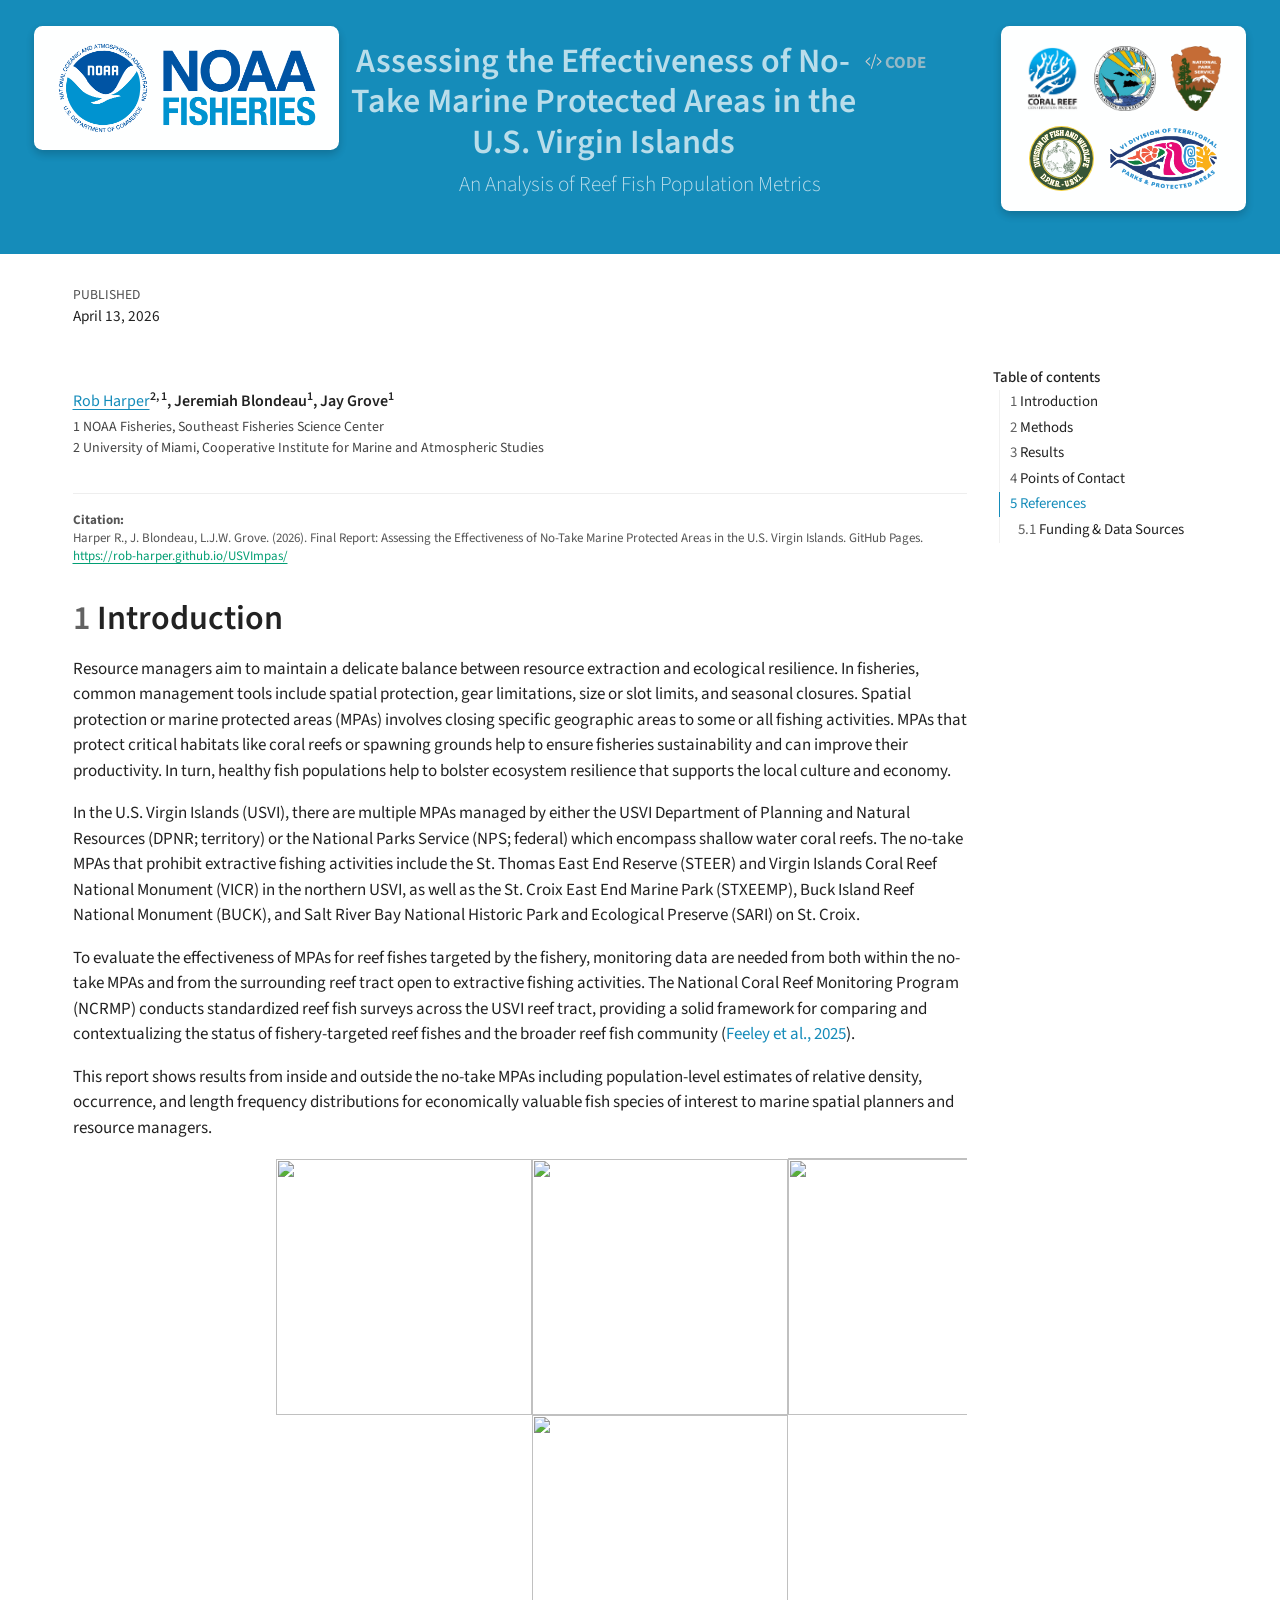
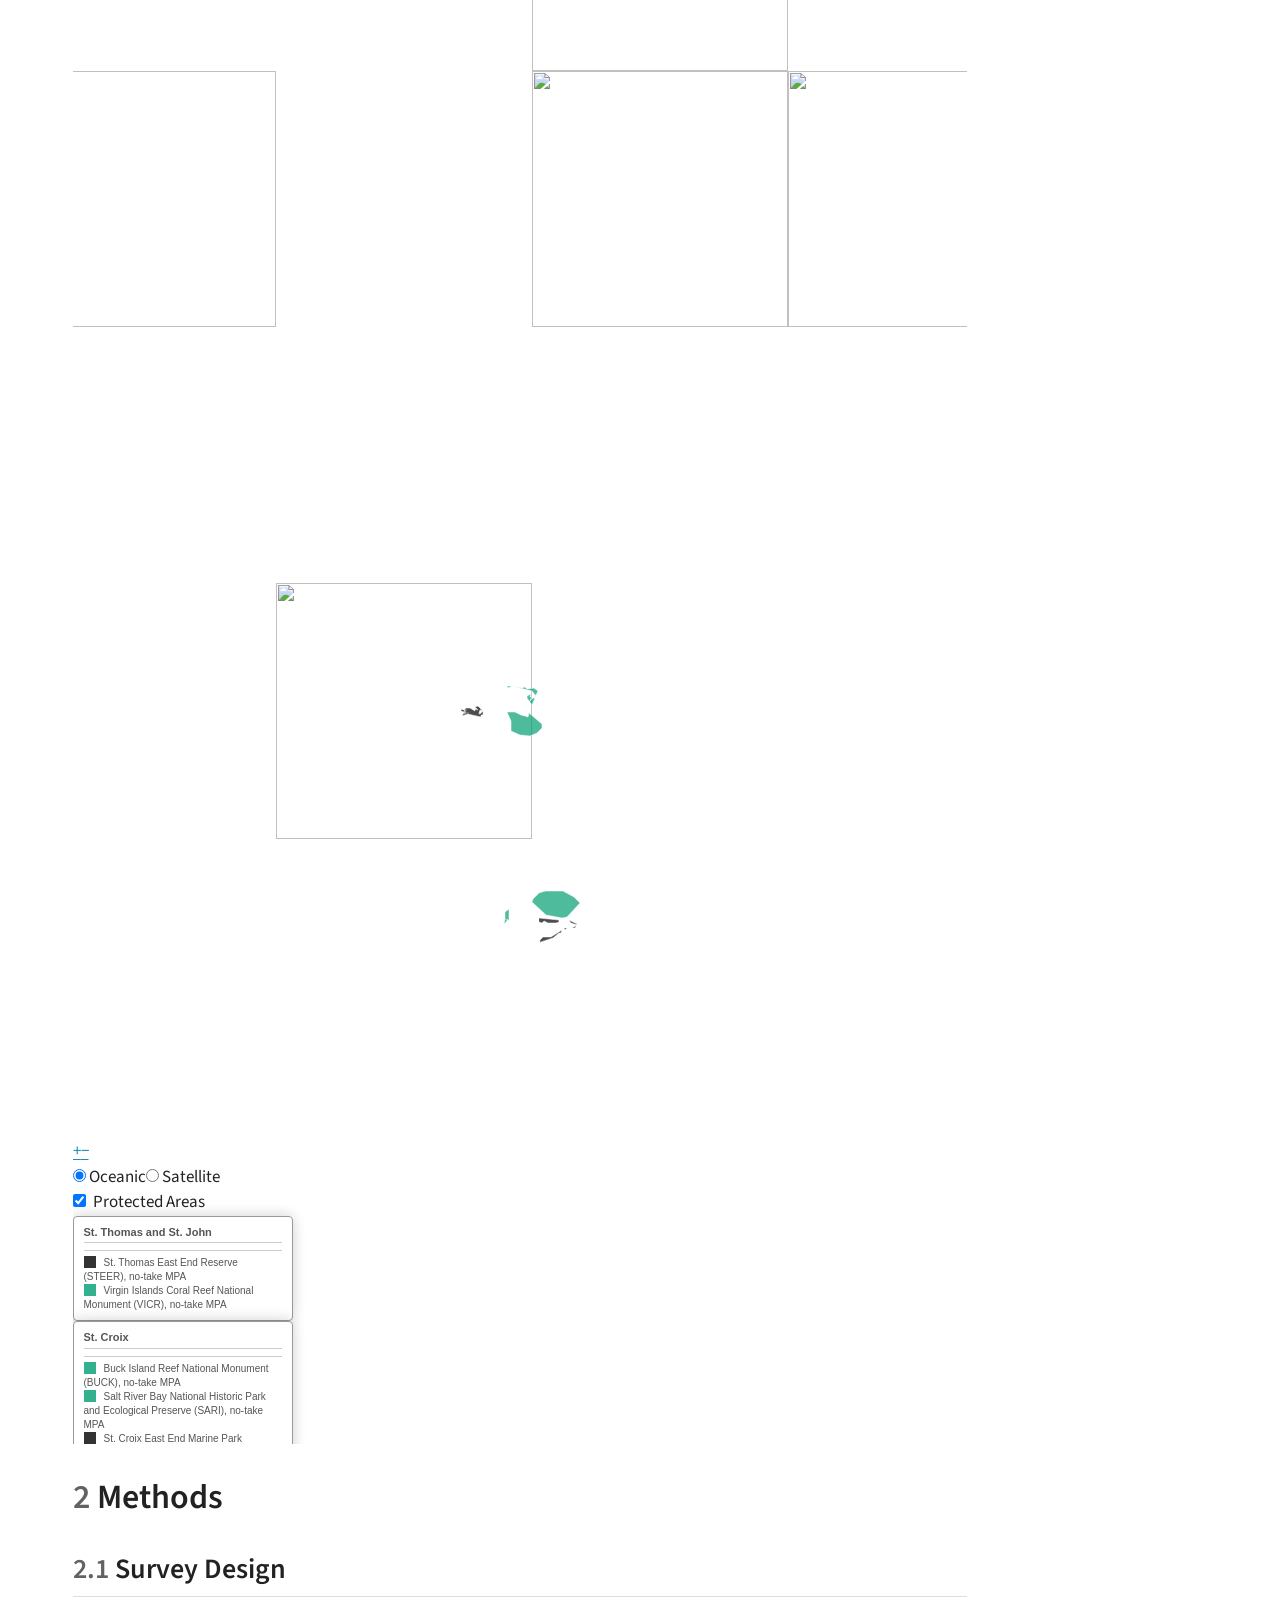
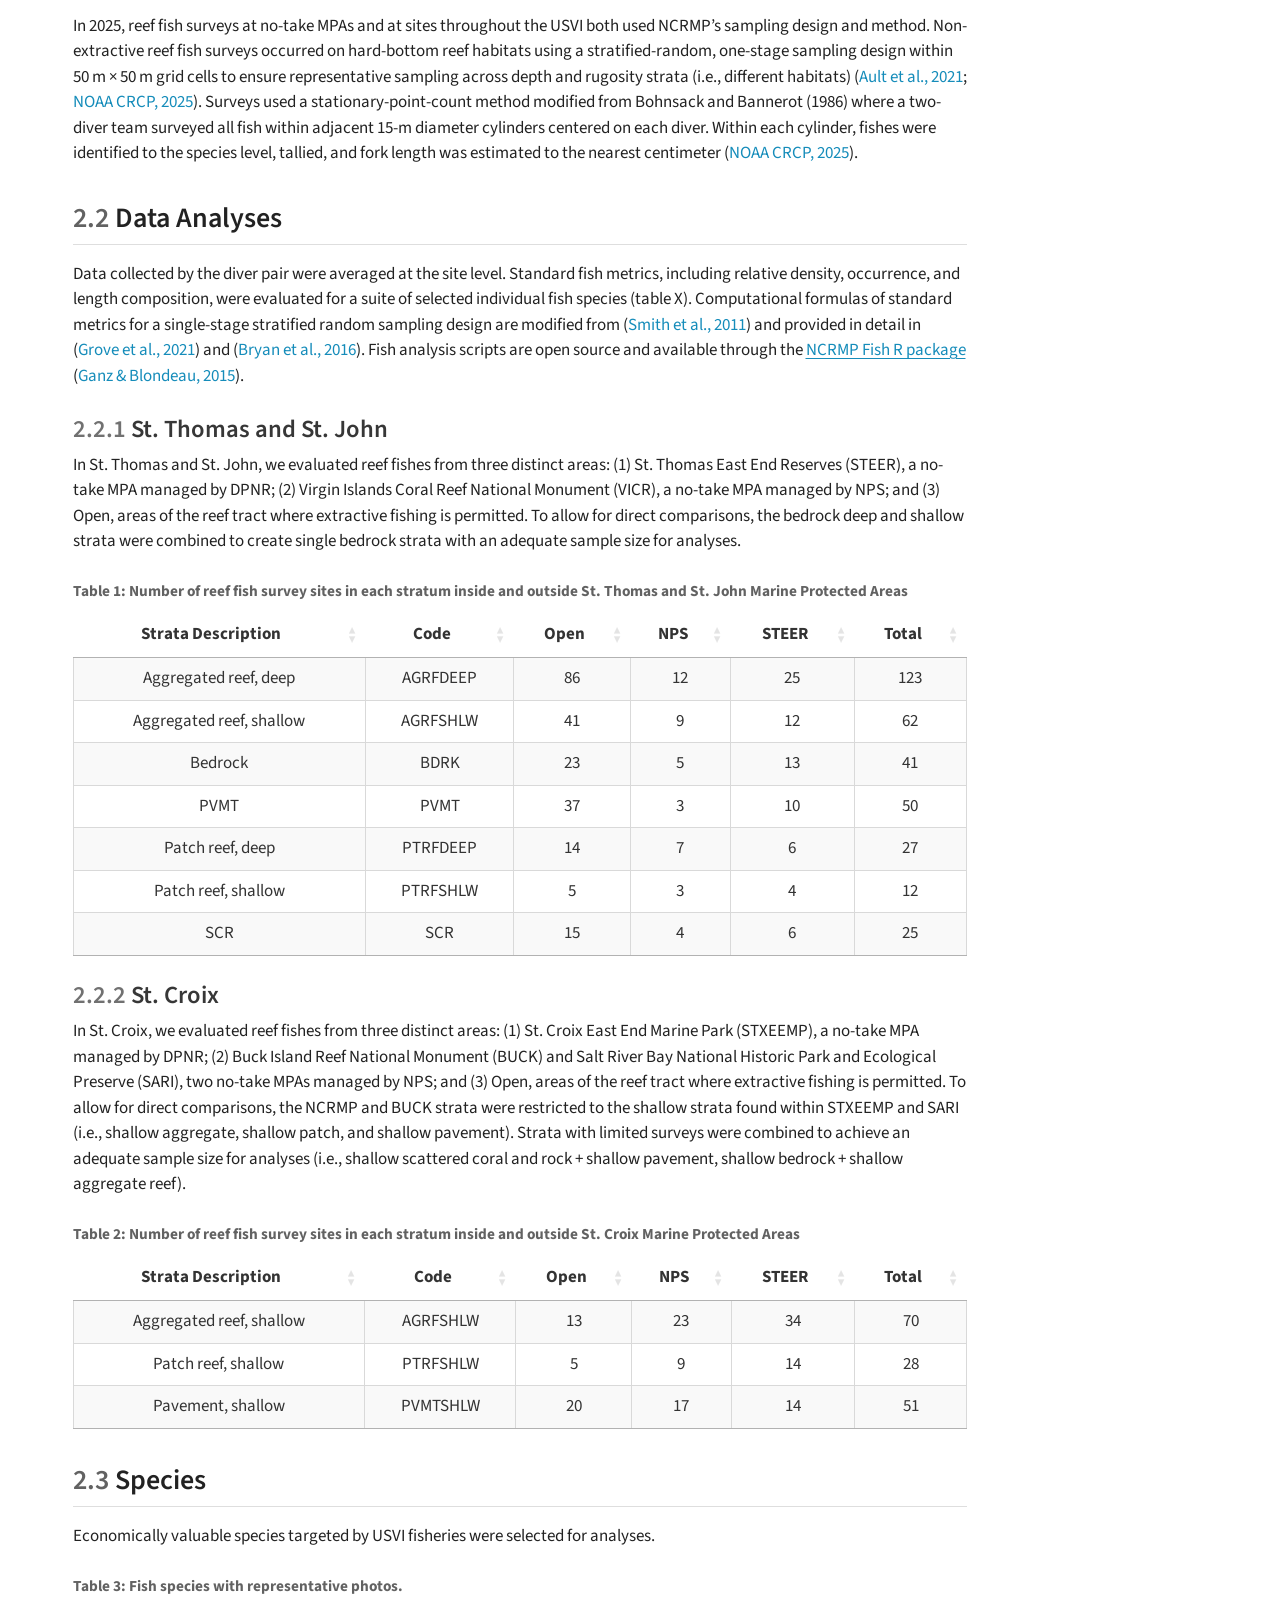
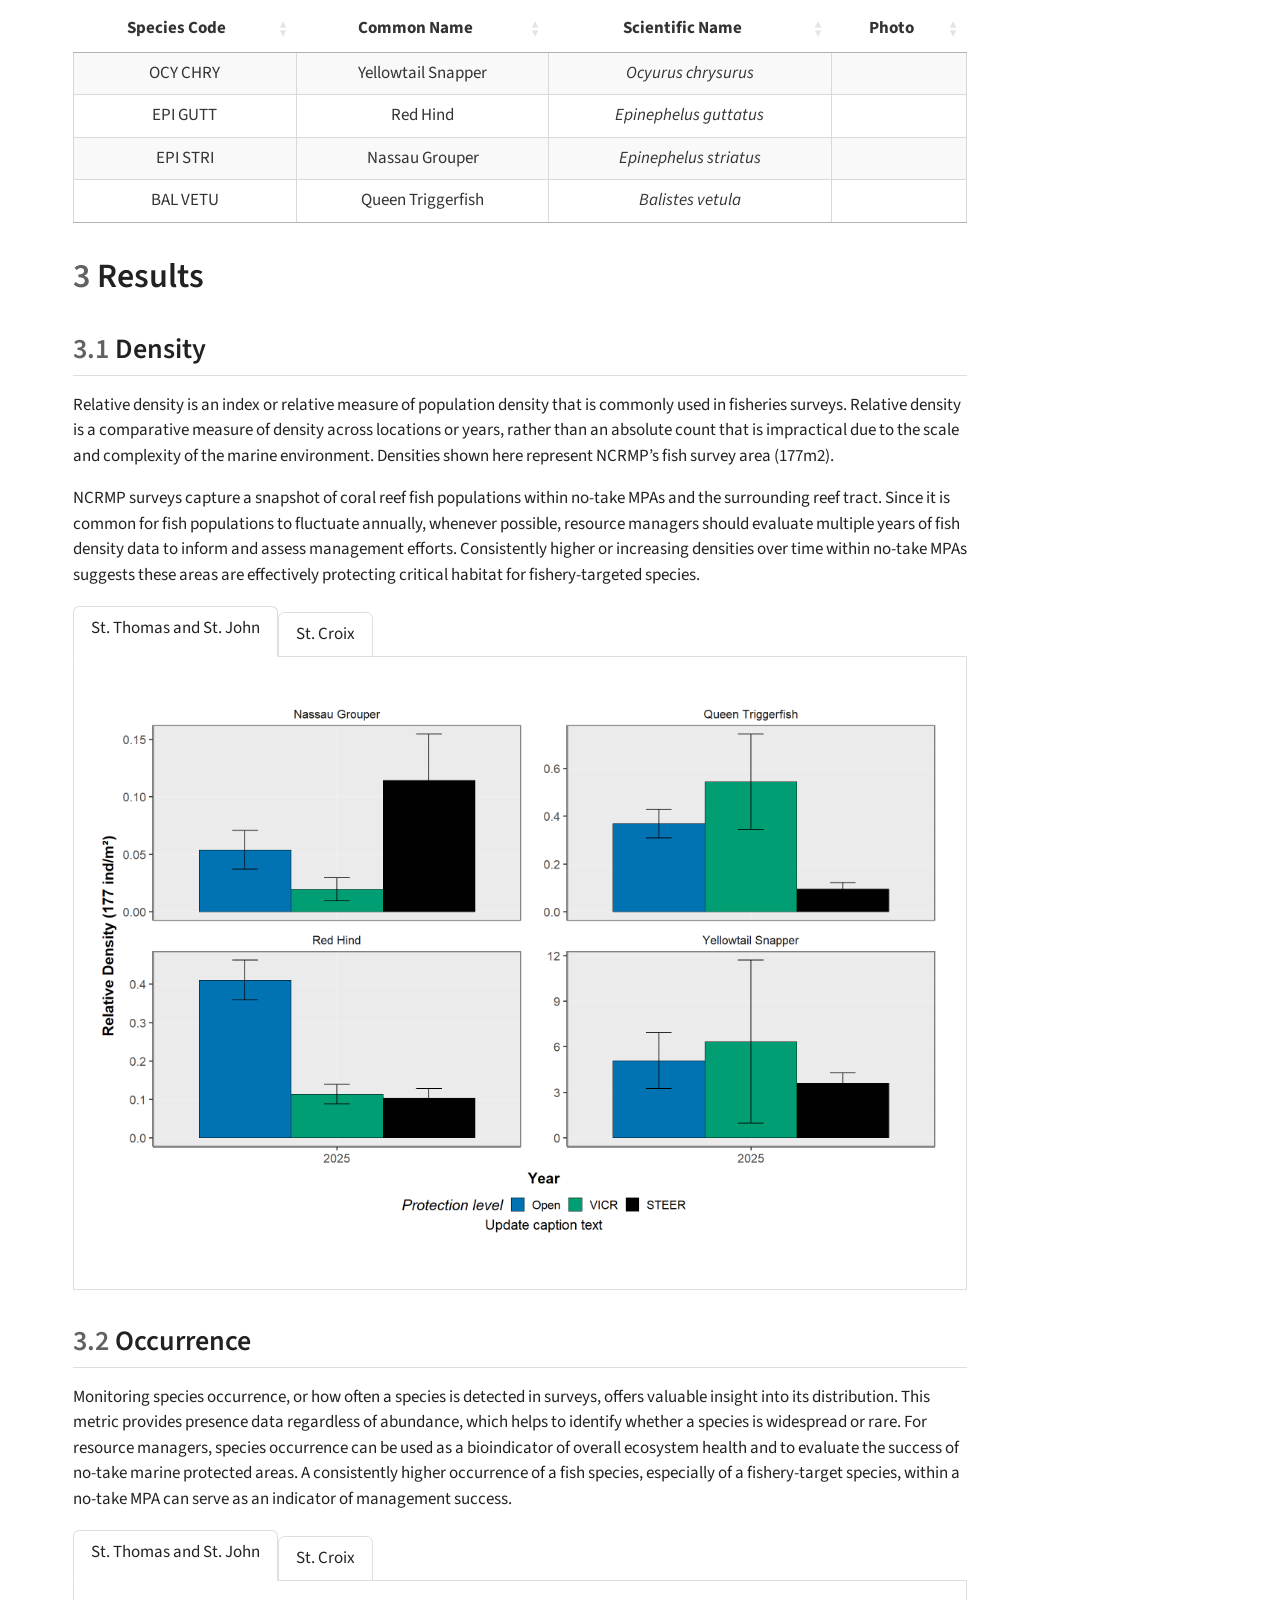
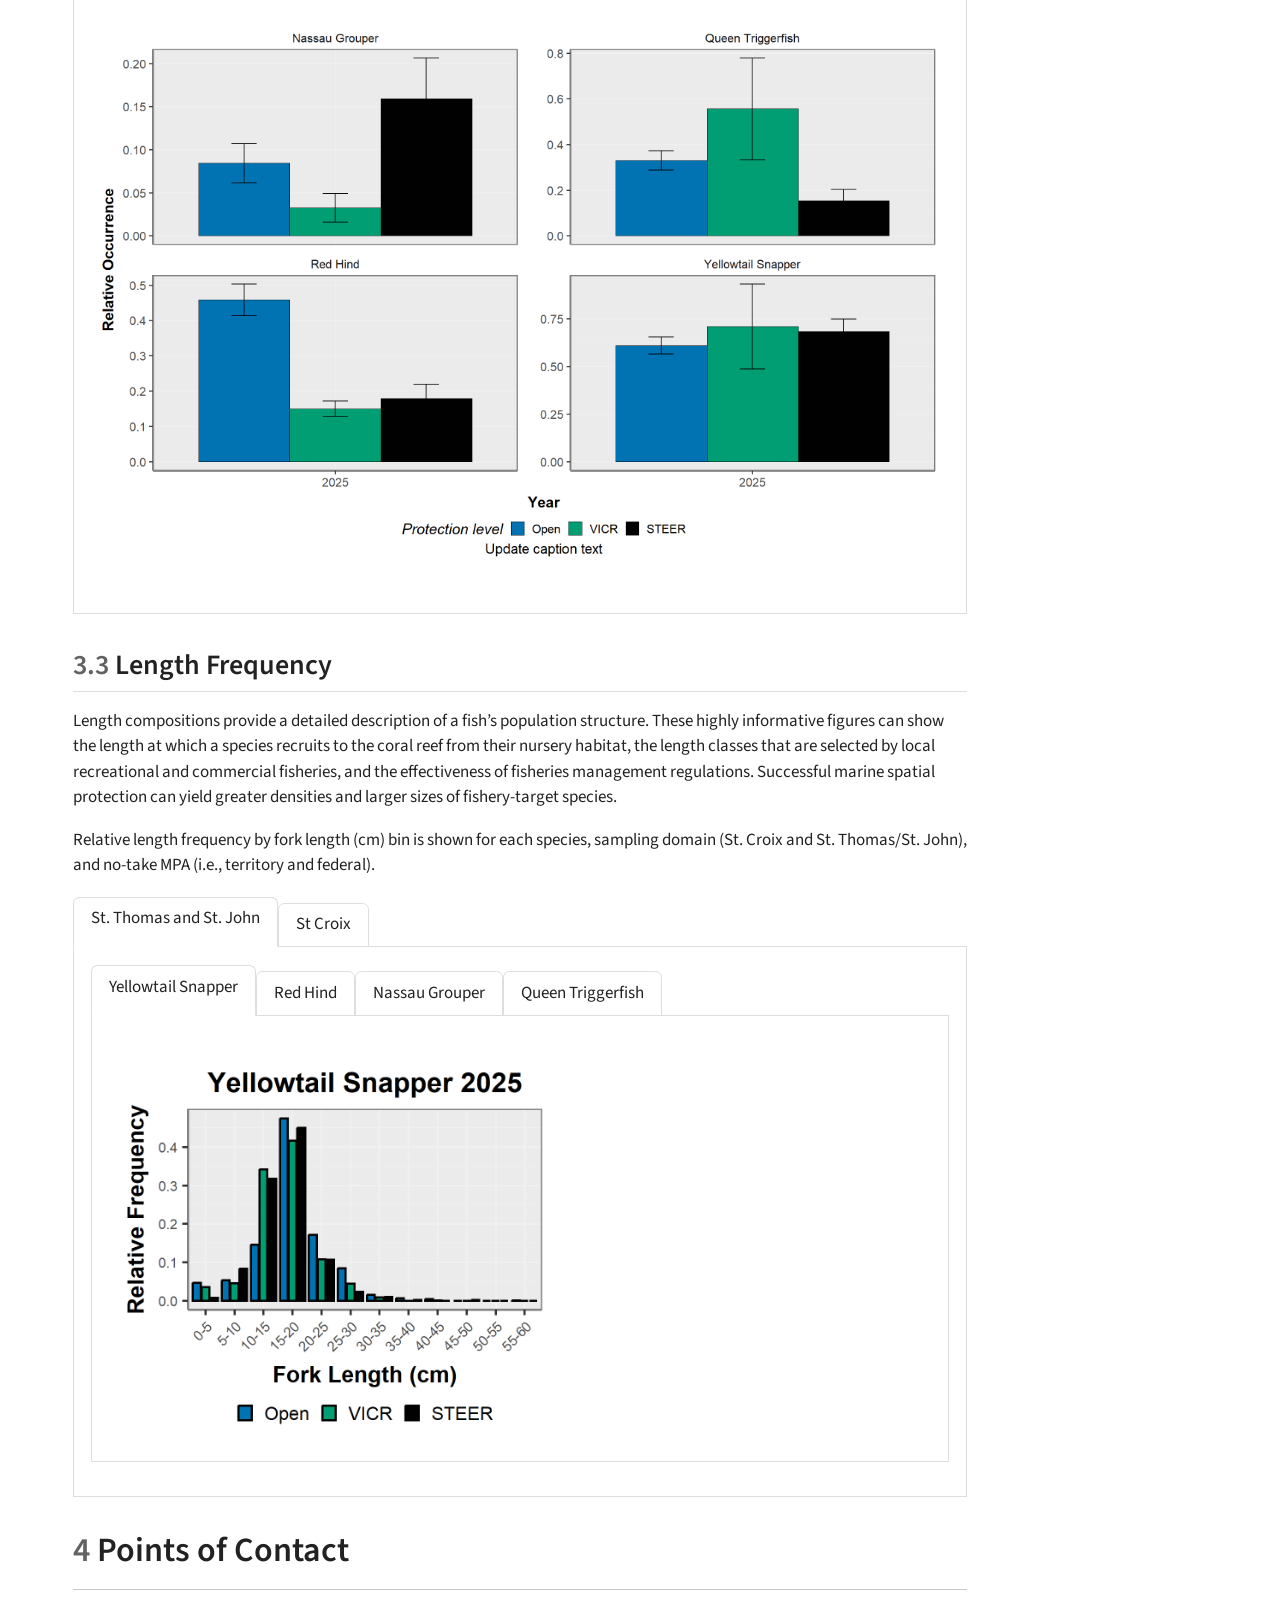
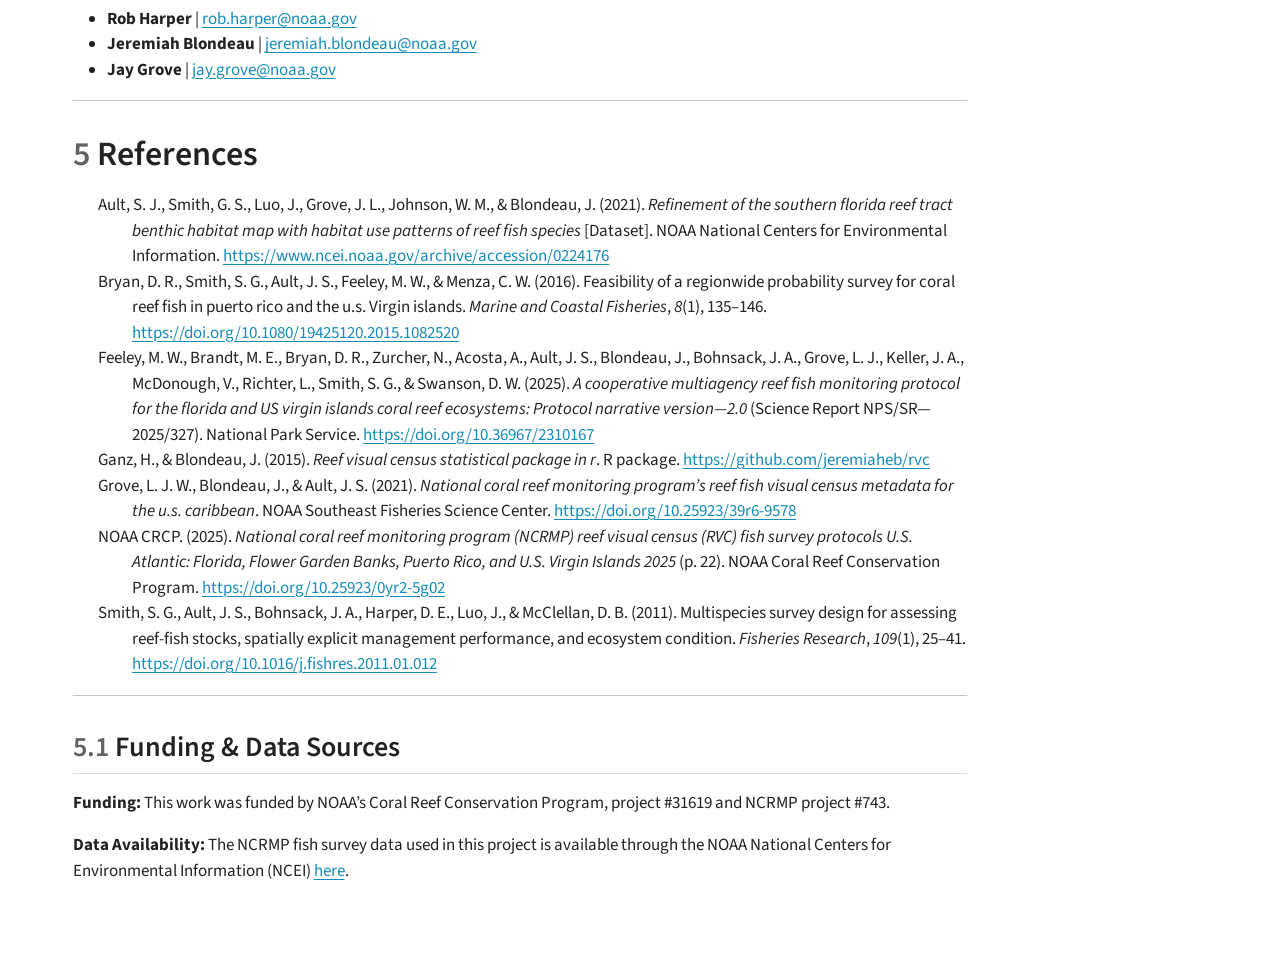
==== commit 387d1a18: "Updates 4.13" ====
--- a/docs/index.html
+++ b/docs/index.html
@@ -6,9 +6,9 @@
 
 <meta name="viewport" content="width=device-width, initial-scale=1.0, user-scalable=yes">
 
-<meta name="dcterms.date" content="2026-04-09">
-
-<title>USVI Marine Protected Area NCRMP Fish Survey Analyses</title>
+<meta name="dcterms.date" content="2026-04-13">
+
+<title>Assessing the Effectiveness of No-Take Marine Protected Areas in the U.S. Virgin Islands</title>
 <style>
 code{white-space: pre-wrap;}
 span.smallcaps{font-variant: small-caps;}
@@ -138,7 +138,8 @@
 <header id="title-block-header" class="quarto-title-block default page-columns page-full">
   <div class="quarto-title-banner page-columns page-full">
     <div class="quarto-title column-page-left">
-      <div class="quarto-title-block"><div><h1 class="title">USVI Marine Protected Area NCRMP Fish Survey Analyses</h1><button type="button" class="btn code-tools-button" id="quarto-code-tools-source"><i class="bi"></i> Code</button></div></div>
+      <div class="quarto-title-block"><div><h1 class="title">Assessing the Effectiveness of No-Take Marine Protected Areas in the U.S. Virgin Islands</h1><button type="button" class="btn code-tools-button" id="quarto-code-tools-source"><i class="bi"></i> Code</button></div></div>
+            <p class="subtitle lead">An Analysis of Reef Fish Population Metrics</p>
                       </div>
   </div>
     
@@ -149,7 +150,7 @@
       <div>
       <div class="quarto-title-meta-heading">Published</div>
       <div class="quarto-title-meta-contents">
-        <p class="date">April 9, 2026</p>
+        <p class="date">April 13, 2026</p>
       </div>
     </div>
     
@@ -164,20 +165,27 @@
    
   <ul>
   <li><a href="#introduction" id="toc-introduction" class="nav-link active" data-scroll-target="#introduction"><span class="header-section-number">1</span> Introduction</a></li>
-  <li><a href="#methods" id="toc-methods" class="nav-link" data-scroll-target="#methods"><span class="header-section-number">2</span> Methods</a></li>
-  <li><a href="#data-analyses" id="toc-data-analyses" class="nav-link" data-scroll-target="#data-analyses"><span class="header-section-number">3</span> Data Analyses</a>
+  <li><a href="#methods" id="toc-methods" class="nav-link" data-scroll-target="#methods"><span class="header-section-number">2</span> Methods</a>
   <ul class="collapse">
-  <li><a href="#strata" id="toc-strata" class="nav-link" data-scroll-target="#strata"><span class="header-section-number">3.1</span> Strata</a></li>
-  <li><a href="#density" id="toc-density" class="nav-link" data-scroll-target="#density"><span class="header-section-number">3.2</span> Density</a></li>
-  <li><a href="#occurrence" id="toc-occurrence" class="nav-link" data-scroll-target="#occurrence"><span class="header-section-number">3.3</span> Occurrence</a></li>
-  <li><a href="#length-frequency" id="toc-length-frequency" class="nav-link" data-scroll-target="#length-frequency"><span class="header-section-number">3.4</span> Length Frequency</a></li>
+  <li><a href="#survey-design" id="toc-survey-design" class="nav-link" data-scroll-target="#survey-design"><span class="header-section-number">2.1</span> Survey Design</a></li>
+  <li><a href="#data-analyses" id="toc-data-analyses" class="nav-link" data-scroll-target="#data-analyses"><span class="header-section-number">2.2</span> Data Analyses</a>
+  <ul class="collapse">
+  <li><a href="#st.-thomas-and-st.-john" id="toc-st.-thomas-and-st.-john" class="nav-link" data-scroll-target="#st.-thomas-and-st.-john"><span class="header-section-number">2.2.1</span> St.&nbsp;Thomas and St.&nbsp;John</a></li>
+  <li><a href="#st.-croix" id="toc-st.-croix" class="nav-link" data-scroll-target="#st.-croix"><span class="header-section-number">2.2.2</span> St.&nbsp;Croix</a></li>
   </ul></li>
-  <li><a href="#results" id="toc-results" class="nav-link" data-scroll-target="#results"><span class="header-section-number">4</span> Results</a>
+  <li><a href="#species" id="toc-species" class="nav-link" data-scroll-target="#species"><span class="header-section-number">2.3</span> Species</a></li>
+  </ul></li>
+  <li><a href="#results" id="toc-results" class="nav-link" data-scroll-target="#results"><span class="header-section-number">3</span> Results</a>
   <ul class="collapse">
-  <li><a href="#st-thomas-and-st.-john" id="toc-st-thomas-and-st.-john" class="nav-link" data-scroll-target="#st-thomas-and-st.-john"><span class="header-section-number">4.1</span> St Thomas and St.&nbsp;John</a></li>
-  <li><a href="#st.-croix-1" id="toc-st.-croix-1" class="nav-link" data-scroll-target="#st.-croix-1"><span class="header-section-number">4.2</span> St.&nbsp;Croix</a></li>
+  <li><a href="#density" id="toc-density" class="nav-link" data-scroll-target="#density"><span class="header-section-number">3.1</span> Density</a></li>
+  <li><a href="#occurrence" id="toc-occurrence" class="nav-link" data-scroll-target="#occurrence"><span class="header-section-number">3.2</span> Occurrence</a></li>
+  <li><a href="#length-frequency" id="toc-length-frequency" class="nav-link" data-scroll-target="#length-frequency"><span class="header-section-number">3.3</span> Length Frequency</a></li>
   </ul></li>
-  <li><a href="#bibliography" id="toc-bibliography" class="nav-link" data-scroll-target="#bibliography">References</a></li>
+  <li><a href="#points-of-contact" id="toc-points-of-contact" class="nav-link" data-scroll-target="#points-of-contact"><span class="header-section-number">4</span> Points of Contact</a></li>
+  <li><a href="#references" id="toc-references" class="nav-link" data-scroll-target="#references"><span class="header-section-number">5</span> References</a>
+  <ul class="collapse">
+  <li><a href="#funding-data-sources" id="toc-funding-data-sources" class="nav-link" data-scroll-target="#funding-data-sources"><span class="header-section-number">5.1</span> Funding &amp; Data Sources</a></li>
+  </ul></li>
   </ul>
 </nav>
 </div>
@@ -385,6 +393,26 @@
   </p>
 
 </div>
+
+
+
+<div style="margin-top: 2rem; padding-top: 1rem; border-top: 1px solid #eee;">
+
+  <p style="font-size: 13px; color: #555; line-height: 1.4;">
+
+    <strong>Citation:</strong><br>
+
+    Harper R., J. Blondeau, L.J.W. Grove. (2026). Final Report: Assessing the Effectiveness of
+
+    No-Take Marine Protected Areas in the U.S. Virgin Islands. GitHub Pages.
+
+    <a href="https://rob-harper.github.io/USVImpas/" style="color: #009E73;">https://rob-harper.github.io/USVImpas/</a>
+
+  </p>
+
+</div>
+
+
 
 
 
@@ -396,99 +424,79 @@
 <h1 data-number="1"><span class="header-section-number">1</span> Introduction</h1>
 <p>Resource managers aim to maintain a delicate balance between resource extraction and ecological resilience. In fisheries, common management tools include spatial protection, gear limitations, size or slot limits, and seasonal closures. Spatial protection or marine protected areas (MPAs) involves closing specific geographic areas to some or all fishing activities. MPAs that protect critical habitats like coral reefs or spawning grounds help to ensure fisheries sustainability and can improve their productivity. In turn, healthy fish populations help to bolster ecosystem resilience that supports the local culture and economy.</p>
 <p>In the U.S. Virgin Islands (USVI), there are multiple MPAs managed by either the USVI Department of Planning and Natural Resources (DPNR; territory) or the National Parks Service (NPS; federal) which encompass shallow water coral reefs. The no-take MPAs that prohibit extractive fishing activities include the St.&nbsp;Thomas East End Reserve (STEER) and Virgin Islands Coral Reef National Monument (VICR) in the northern USVI, as well as the St.&nbsp;Croix East End Marine Park (STXEEMP), Buck Island Reef National Monument (BUCK), and Salt River Bay National Historic Park and Ecological Preserve (SARI) on St.&nbsp;Croix.</p>
-<p>To evaluate the effectiveness of MPAs for reef fishes targeted by the fishery, monitoring data are needed from both within the no-take MPAs and from the surrounding reef tract open to extractive fishing activities. The National Coral Reef Monitoring Program (NCRMP) conducts standardized reef fish surveys across the USVI reef tract, providing a solid framework for comparing and contextualizing the status of fishery-targeted reef fishes and the broader reef fish community (Feeley et al.&nbsp;2025). In 2025, additional NCRMP fish surveys were conducted within STEER and STXEEMP to ensure a sufficient sample size for statistical comparisons between these no-take MPAs and the surrounding reef tract.</p>
-<p>All reef fish surveys used NCRMP’s sampling design and survey method. Non-extractive reef fish surveys occurred on hard-bottom reef habitats using a stratified-random, one-stage sampling design within 50 m × 50 m grid cells to ensure representative sampling across depth and rugosity strata (i.e., different habitats) <span class="citation" data-cites="CRCP2025 Ault2021">(<a href="#ref-Ault2021" role="doc-biblioref">Ault et al., 2021</a>; <a href="#ref-CRCP2025" role="doc-biblioref"><strong>CRCP2025?</strong></a>)</span>. Surveys used a stationary-point-count method modified from Bohnsack and Bannerot (1986) where a two-diver team surveyed all fish within adjacent 15-m diameter cylinders centered on each diver. Within each cylinder, fishes were identified to the species level, tallied, and fork length was estimated to the nearest centimeter <span class="citation" data-cites="CRCP2025">(<a href="#ref-CRCP2025" role="doc-biblioref"><strong>CRCP2025?</strong></a>)</span>.</p>
-<p>This report shows population-level results of relative density, occurrence, and length frequency distributions of economically valuable fish species of interest to marine spatial planners and resource managers.</p>
+<p>To evaluate the effectiveness of MPAs for reef fishes targeted by the fishery, monitoring data are needed from both within the no-take MPAs and from the surrounding reef tract open to extractive fishing activities. The National Coral Reef Monitoring Program (NCRMP) conducts standardized reef fish surveys across the USVI reef tract, providing a solid framework for comparing and contextualizing the status of fishery-targeted reef fishes and the broader reef fish community <span class="citation" data-cites="Feeley2025">(<a href="#ref-Feeley2025" role="doc-biblioref">Feeley et al., 2025</a>)</span>.</p>
+<p>This report shows results from inside and outside the no-take MPAs including population-level estimates of relative density, occurrence, and length frequency distributions for economically valuable fish species of interest to marine spatial planners and resource managers.</p>
 <div class="cell">
 <style type="text/css">
-/* Overall legend container */
-.leaflet-control-legend {
-  font-size: 10px !important;       /* Text size */
-  line-height: 1.2 !important;      /* Spacing between lines */
-  max-width: 180px !important;      /* Wrap threshold */
-  white-space: normal !important;   
-  padding: 6px 8px !important;      /* Shrinks the blank space inside the box */
-}
-
-/* The color squares in the legend */
-.leaflet-control-legend i {
-  width: 12px !important;           /* Shrinks the box width */
-  height: 12px !important;          /* Shrinks the box height */
-  margin-top: 1px !important;       /* Aligns the smaller box with the text */
-  margin-right: 6px !important;
-}
-
-/* The Legend Title */
-.leaflet-control-legend h4 {
-  font-size: 11px !important;       /* Shrinks the title text */
-  margin-bottom: 4px !important;    /* Reduces gap below the title */
-  font-weight: bold !important;
+/* Custom Legend Styling */
+.leaflet .legend {
+  font-size: 10px !important;
+  line-height: 1.4 !important;      /* Slightly more breath for multi-line labels */
+  max-width: 220px !important; 
+  padding: 8px 10px !important;
+  background: rgba(255,255,255,0.9);
+  border: 1px solid #999;
+  border-radius: 4px;
+}
+
+.leaflet .legend i {
+  width: 12px !important;
+  height: 12px !important;
+  float: left;
+  margin-right: 8px !important;
+  opacity: 0.8;
+}
+
+.leaflet .legend strong {
+  font-size: 11px !important;
+  border-bottom: 1px solid #ccc;
+  margin-bottom: 5px !important;
+  display: block;
+  padding-bottom: 2px;
+}
 }
 </style>
 </div>
 <div class="cell">
 <div class="cell-output-display">
-<div class="leaflet html-widget html-fill-item" id="htmlwidget-3ace59da7f9188187705" style="width:100%;height:464px;"></div>
-<script type="application/json" data-for="htmlwidget-3ace59da7f9188187705">{"x":{"options":{"crs":{"crsClass":"L.CRS.EPSG3857","code":null,"proj4def":null,"projectedBounds":null,"options":{}}},"calls":[{"method":"addProviderTiles","args":["Esri.OceanBasemap",null,"Oceanic",{"errorTileUrl":"","noWrap":false,"detectRetina":false}]},{"method":"addProviderTiles","args":["Esri.WorldImagery",null,"Satellite",{"errorTileUrl":"","noWrap":false,"detectRetina":false}]},{"method":"addPolygons","args":[[[[{"lng":[-64.70760205125957,-64.70374515974004,-64.69941215034012,-64.6968002438543,-64.69680013066659,-64.69680013066659,-64.69680013066659,-64.69559748952041,-64.69446031669381,-64.69234212788142,-64.6773092105722,-64.67133231474507,-64.6612660263349,-64.66138671229835,-64.65998496585766,-64.6615760034984,-64.66343539755893,-64.66410545003103,-64.66511025879544,-64.66686244790993,-64.66872277711666,-64.67065545933133,-64.67269328036681,-64.67475904439755,-64.67742277020052,-64.67946498130283,-64.68175485703064,-64.68405185370371,-64.68665078402523,-64.68907240397768,-64.69152654653665,-64.69408795512709,-64.69659062737267,-64.69910840029816,-64.70155384357193,-64.70408427914968,-64.7066124509729,-64.70905139313898,-64.71155800988696,-64.71404504426008,-64.71642776536407,-64.71885946531231,-64.72125466221898,-64.72353259125184,-64.72581107724015,-64.72802593915016,-64.73014707174175,-64.73238678374746,-64.73706274297338,-64.7371052260998,-64.73714768137846,-64.73719012947058,-64.73723256408795,-64.73727499062051,-64.73731740367833,-64.73735980775299,-64.73740219745464,-64.73744457996975,-64.73748694901012,-64.73752930906734,-64.73757165475152,-64.73761399324917,-64.73765631557715,-64.73769863071861,-64.73774093148701,-64.73778322506892,-64.73782550248113,-64.73786777270684,-64.73791002766117,-64.73795227632729,-64.73799450792542,-64.73803673323536,-64.73807894237561,-64.73812114343104,-64.7381633292151,-64.73820550691431,-64.73824767024048,-64.73828982278688,-64.73833196365517,-64.73837409374369,-64.73841621125578,-64.73845831798809,-64.73850041124567,-64.73854249552011,-64.73858456452317,-64.73862662454309,-64.73866867018995,-64.73871070505704,-64.73875272555109,-64.73879473796029,-64.73883673419984,-64.73887872325285,-64.73892069523787,-64.73896265823973,-64.73900460507193,-64.73904654831085,-64.73908846909191,-64.73913038448306,-64.7391722810096,-64.73921417304457,-64.73925604711322,-64.73929791219871,-64.73933976111455,-64.73938160284385,-64.73942342660685,-64.73946524228501,-64.7395070426918,-64.73954883231883,-64.73959060667448,-64.73963237114867,-64.73967411945317,-64.73971585967286,-64.73975758372286,-64.73979929878972,-64.73984099589025,-64.73988268490595,-64.73992435685366,-64.73996602071655,-64.74000766661312,-64.74004930352653,-64.74009092337197,-64.74013253333594,-64.74017412892684,-64.74021571463631,-64.74025728237943,-64.74029884293604,-64.74034038283141,-64.74038191554027,-64.74042343207945,-64.74046493873715,-64.74050642653023,-64.74054790713679,-64.74058936977703,-64.74063082253582,-64.74067225822661,-64.74071368583257,-64.74075509277728,-64.74079649253547,-64.74083787522565,-64.74087924803439,-64.7409206028768,-64.74096194783776,-64.74100327483239,-64.74104459284389,-64.74108589288909,-64.74112718395112,-64.74116845794515,-64.7412097202611,-64.74125096461074,-64.74129219997724,-64.74133341827573,-64.74137462579445,-64.74141581624517,-64.7414569950178,-64.74149815851906,-64.74153931034222,-64.74158044330076,-64.74162156727617,-64.74166267328525,-64.74170376941287,-64.74174484577753,-64.74178591405739,-64.74182696437092,-64.74186800210805,-64.74190902187887,-64.74195003356486,-64.74199102458957,-64.74203200663116,-64.7420729689098,-64.74211392220528,-64.74215485663616,-64.74219578118554,-64.74223668507369,-64.74227758177531,-64.74231845691737,-64.74235932307629,-64.74240017126888,-64.74244100778338,-64.74248182453495,-64.74252263230336,-64.74256342030884,-64.74260419933115,-64.74264495769224,-64.74268570527352,-64.74272643578682,-64.74276715462202,-64.74280785279595,-64.74284854108843,-64.74288921141462,-64.74292986826606,-64.74297050984615,-64.74301113884981,-64.74305173551413,-64.74357939603055,-64.74362009959438,-64.74366077890372,-64.74370144743327,-64.7437420979965,-64.74378273777995,-64.74382335510552,-64.74386396254963,-64.74390455023079,-64.74394512803049,-64.74398568247399,-64.74402622973098,-64.74406675722501,-64.74410727214264,-64.74414776729735,-64.74418824987562,-64.74422871358928,-64.74426916652315,-64.74430959879578,-64.74435002298355,-64.7443904211202,-64.74443081117199,-64.74447118146087,-64.74451153917332,-64.74455187802117,-64.74459220429259,-64.74463250900445,-64.7446728038348,-64.74471307800394,-64.74475334139331,-64.74479358412138,-64.74483381427308,-64.7448740228652,-64.74491422247416,-64.74495439962524,-64.74499456599655,-64.74503471080827,-64.74507484484022,-64.74511495821091,-64.74515505900521,-64.74519513913823,-64.74523520849148,-64.74527525628517,-64.74531529329907,-64.74535530516013,-64.74539530893638,-64.74543529025472,-64.7454752607933,-64.74551520977228,-64.74555514617487,-64.74559506281452,-64.74563496508112,-64.74567484758479,-64.74571471930868,-64.74575456677806,-64.74579440436595,-64.74583421859766,-64.74587402204959,-64.74591380484026,-64.7459535741562,-64.74599332191258,-64.74603305888917,-64.74607277250956,-64.74611247445188,-64.74615215393628,-64.74619182353922,-64.74623146798935,-64.746271102558,-64.74631071377046,-64.74635031330482,-64.74638989038128,-64.74642945757628,-64.74646899961844,-64.74650853088086,-64.74654803968536,-64.74658753591345,-64.74662700968366,-64.74666647087747,-64.7467059096134,-64.74674533667121,-64.74678474037283,-64.74682413239637,-64.74686350375863,-64.74690285895123,-64.74694219258426,-64.74698151453919,-64.74702081403623,-64.7470601018552,-64.74709936362301,-64.74713861461102,-64.74717784314116,-64.74721706089151,-64.74725625079411,-64.74729543081523,-64.74733458837846,-64.74737373336529,-64.74741285409759,-64.74745196225349,-64.7474910479515,-64.74753012197141,-64.74756916814354,-64.74760820623084,-64.74764721916532,-64.74768621862506,-64.74772519562694,-64.74776416095069,-64.74780309932501,-64.74736038979006,-64.74596335680965,-64.74657697621728,-64.74655004203012,-64.75589058062396,-64.74114752989399,-64.73524154078719,-64.73291188945522,-64.71718335631584,-64.70760205125957],"lat":[18.29857247985773,18.29662539764466,18.29662552046227,18.29662554604928,18.30817724487499,18.30817737791852,18.30817740947374,18.30771841379804,18.30761223621732,18.307522703575,18.29301760234777,18.28820809343321,18.27985105659519,18.2786139911998,18.26854543739813,18.26667484093058,18.26468195140489,18.26402150905749,18.26303110484934,18.26145524564248,18.25993070540537,18.25849068766144,18.25711457863867,18.25585450857052,18.25439622441396,18.25337666734771,18.25235854947905,18.25146179680271,18.25058152104724,18.2498798462131,18.24929033164716,18.24880095184567,18.24844342302116,18.24820138194701,18.24807769138602,18.24806440033803,18.24816747311792,18.24837785005487,18.24870906319619,18.24915514418302,18.24969529365766,18.25036425692116,18.25114425339019,18.25200315821414,18.25298307313898,18.25405900598751,18.25521192649944,18.2565604128149,18.2589535544301,18.25896583032667,18.25897815228899,18.25899049728372,18.2590028874911,18.25901530073087,18.25902776003632,18.25904024237417,18.25905277077774,18.25906532050749,18.25907791630292,18.25909053513073,18.25910319917107,18.25911588539072,18.25912861852903,18.25914137555282,18.2591541743768,18.25916700049852,18.25917986671425,18.25919275852154,18.25920569554134,18.25921865644651,18.25923166256417,18.25924468915488,18.2592577635173,18.25927086176507,18.25928400351912,18.25929716574619,18.25931037574491,18.25932360706975,18.25933688531314,18.25935018658878,18.25936353051755,18.2593768991847,18.25939031221119,18.2594037491229,18.25941722954085,18.25943073555025,18.25944428335966,18.25945785590736,18.25947147281435,18.25948511360657,18.25949879619877,18.25951250438236,18.25952625692517,18.2595400325001,18.25955385243425,18.25956769540047,18.25958158187284,18.2595954939365,18.25960944950628,18.25962342725503,18.25963745021601,18.25965149620908,18.25966558656126,18.25967970165167,18.25969385768882,18.25970803846423,18.2597222635987,18.25973651261828,18.25975080599689,18.25976512070138,18.25977948147111,18.25979386441973,18.25980829087431,18.25982274292011,18.25983723591258,18.25985175449626,18.25986631658589,18.25988090170745,18.25989553033489,18.25991018370045,18.25992487971878,18.25993959791597,18.25995436303133,18.25996914861934,18.25998397941939,18.25999883239821,18.26001373058902,18.26002865095865,18.26004361398099,18.2600586034475,18.26007363471362,18.26008869071775,18.26010378766842,18.26011891106321,18.26013407455144,18.26014926277765,18.26016449450958,18.26017974927329,18.26019505010196,18.26021036969701,18.26022573876931,18.26024112575489,18.26025655880536,18.26027201232837,18.26028751276931,18.26030303368277,18.26031859980798,18.26033418981802,18.26034982077442,18.26036547305637,18.26038117481544,18.26039689448774,18.26041266107792,18.26042844984669,18.26044428041482,18.2604601348677,18.26047603282612,18.26049195381619,18.26050791745864,18.2605239058389,18.26053993687156,18.26055598837658,18.26057208509324,18.26058820484149,18.26060436809516,18.26062055352734,18.26063678417108,18.26065303614026,18.26066932990867,18.26068564841474,18.26070201042623,18.26071839461615,18.26073482145836,18.26075127389129,18.26076776556421,18.26078428112168,18.26080084189059,18.26081742313178,18.26083404787828,18.26085069565618,18.26086738693939,18.26088409954789,18.26090085651472,18.26091763651297,18.2609344591634,18.26095130399213,18.26096819317916,18.26098510283835,18.26100205685579,18.26101903219848,18.26103605275246,18.26105309548474,18.2610701766037,18.26129234701545,18.26130949806291,18.26132669005622,18.26134390508084,18.26136116531663,18.26137844602444,18.26139577109035,18.26141311833444,18.26143050908355,18.26144792030466,18.26146537588381,18.26148285534723,18.26150037575637,18.2615179200498,18.2615355069951,18.26155311611851,18.2615707687468,18.26158844440626,18.26160616101139,18.26162390235377,18.26164168634799,18.26165948910796,18.26167733878505,18.2616952097871,18.26171312514703,18.26173106012575,18.26174904116852,18.26176704012389,18.26178508514326,18.26180315148756,18.26182126218966,18.26183939251051,18.26185756718915,18.26187576319266,18.26189400270089,18.26191226524011,18.26193056872479,18.26194889524047,18.2619672652608,18.26198565575288,18.26200408974955,18.26202254592415,18.26204104475024,18.2620595657542,18.26207813026278,18.26209671524301,18.2621153445809,18.26213399524351,18.26215268685148,18.26217140149029,18.26219016048671,18.26220893910168,18.26222776122118,18.26224660551841,18.26226549332012,18.26228440159342,18.26230335251812,18.26232232391437,18.26234134052122,18.26236037759959,18.26237945732934,18.2623985575306,18.26241770294239,18.26243686797266,18.26245607736033,18.26247530636642,18.2624945780238,18.26251387185877,18.26253320919808,18.26255256786192,18.26257196661776,18.26259139011043,18.2626108554012,18.26263034031032,18.26264987042983,18.2626694193146,18.26268901170357,18.26270862541703,18.26272828263465,18.26274795861752,18.26276767895763,18.26278742147523,18.26280720237856,18.26282700801854,18.26284685630961,18.26286672421891,18.26288663648535,18.2629065666639,18.26292654205266,18.26294653876574,18.26296657642369,18.26298663369981,18.26300673618609,18.26302685829054,18.26304702304591,18.26306720912557,18.26308743870917,18.26310768705789,18.26312797720439,18.26314829038127,18.26316864450288,18.26318902080177,18.26320943804535,18.2632298757601,18.26325035783176,18.26327085781534,18.26329139959664,18.26872952975508,18.28588928750503,18.29107030845985,18.29196284177077,18.31134695583497,18.31134710337411,18.31134684582018,18.31134669401689,18.30340890842977,18.29857247985773]}],[{"lng":[-64.69083318996944,-64.69072637938385,-64.69070349120872,-64.6906806030336,-64.69066534335188,-64.69059667792818,-64.69055853096964,-64.69056616036134,-64.69058141914476,-64.6906195670016,-64.69080267330094,-64.69084844875286,-64.69094763174338,-64.69102392655877,-64.69106207441563,-64.69116888589953,-64.69122992103321,-64.69124517981662,-64.69124517981662,-64.69127569738346,-64.69126043860005,-64.69127569738346,-64.69126043860005,-64.69130621405198,-64.69132910312541,-64.69133673341543,-64.69130621405198,-64.69129858555858,-64.69132147283538,-64.69135962069224,-64.69142065762254,-64.69151983971474,-64.69158850424012,-64.69184027596312,-64.69221411885175,-64.69229804126222,-64.69267188504918,-64.69271003290602,-64.69282447467997,-64.69291602648215,-64.69296180462902,-64.69302283886438,-64.69307624550466,-64.69315253942172,-64.69321357365709,-64.69328223997908,-64.69330512905252,-64.69332801543101,-64.69340431114473,-64.69356452926891,-64.69368659953624,-64.69368659953624,-64.69367134075281,-64.69367134075281,-64.69376289435164,-64.69376289435164,-64.6937171188997,-64.69367133985452,-64.69367133985452,-64.69365608286772,-64.69357215686398,-64.69353401080375,-64.693511120832,-64.69347297477178,-64.69343482781323,-64.69340430844979,-64.69336616238955,-64.69321357365709,-64.69309150249144,-64.69304572614118,-64.69291602378719,-64.69285498955185,-64.69277106534474,-64.69274817627131,-64.69268714203598,-64.69263373539567,-64.69257269936371,-64.69251929452007,-64.69248877695324,-64.6922980394656,-64.69211493316628,-64.69198523350724,-64.69173346088594,-64.69163427969204,-64.69152746820814,-64.6914435422044,-64.69131384254537,-64.69118414108969,-64.69116888410292,-64.6911765125963,-64.69119177137971,-64.69122228894655,-64.6912756937902,-64.6912833240802,-64.6912833240802,-64.69124517712166,-64.6911917704814,-64.69113073534774,-64.69102392296551,-64.69083318637618,-64.69058141375487,-64.69051275102613,-64.6904135671373,-64.69032964382851,-64.69025334901312,-64.69019231298113,-64.69014653573257,-64.69014653573257,-64.69015416602258,-64.69020757176453,-64.69026860779653,-64.6904135671373,-64.69053563650631,-64.69061193222001,-64.69065770767195,-64.69067296735369,-64.69071874280561,-64.69081792579613,-64.69091710878666,-64.69099340450036,-64.69110021418764,-64.69127569289186,-64.69148931765633,-64.69160375853195,-64.69171057091418,-64.69184027147153,-64.69189367721349,-64.69198523171062,-64.69210730018132,-64.69219122528672,-64.69227515039216,-64.69235144430922,-64.69244299790803,-64.69260321693054,-64.69267188145591,-64.69277106354814,-64.69312964765334,-64.69323646003556,-64.69328223638583,-64.69332801273607,-64.69332801273607,-64.69337378998462,-64.69338141847803,-64.69341956543657,-64.69342719572657,-64.69340430665314,-64.69342719572657,-64.69342719572657,-64.69341193694316,-64.69337378908631,-64.6933509009112,-64.69331275395265,-64.69329749516925,-64.69327460609578,-64.69320594067212,-64.69307624011475,-64.69305335283794,-64.69306098043303,-64.69305335283794,-64.69301520498109,-64.69296942773252,-64.69293128077398,-64.69278632053489,-64.69270239632779,-64.69257269666878,-64.69248114127333,-64.69243536671969,-64.69233618462749,-64.69228277708891,-64.69217596650331,-64.69183264118152,-64.69174108848102,-64.69153509310827,-64.69133672802555,-64.69124517442673,-64.69116125021962,-64.6910620672291,-64.69099340180541,-64.69082555518784,-64.69074163008243,-64.69059667074166,-64.69046697198092,-64.6902686059999,-64.69023808663644,-64.69010838787572,-64.68997868642005,-64.68987950432785,-64.68969639802853,-64.68952651582852,-64.68938918587946,-64.68915267383819,-64.68912215537304,-64.68910689658964,-64.68904586055766,-64.68903823206426,-64.68894667936375,-64.68886275425835,-64.68880171912467,-64.68872542520761,-64.68868727824906,-64.68866438917561,-64.68863387250711,-64.68859572465026,-64.6885652061851,-64.68850417105143,-64.68848891316632,-64.68846602319458,-64.68841261924926,-64.68839735956753,-64.68838209988579,-64.6883744704941,-64.68841261835094,-64.68843550562775,-64.68845076441117,-64.68848128107969,-64.68853468861828,-64.68858809525854,-64.68869490674246,-64.68886275425835,-64.6889085306086,-64.68897719513396,-64.68900771359912,-64.68902297238253,-64.68915267114325,-64.68934340863089,-64.68950362675507,-64.68994613327078,-64.69011398168499,-64.69027419891084,-64.69043441883166,-64.69057174878074,-64.69077011386345,-64.69112106678033,-64.69119736249405,-64.69129654548456,-64.69131943186306,-64.69135757971992,-64.69140335607015,-64.69141861485357,-64.6914415030287,-64.69134232003819,-64.69128891429624,-64.69119736069742,-64.69110580799692,-64.69107529043008,-64.69103714167493,-64.69099899471638,-64.69079300024195,-64.69074722299338,-64.69073196510827,-64.69070144664313,-64.69069381725141,-64.69071670632486,-64.69074722299338,-64.690861663869,-64.6909074429142,-64.69104477196495,-64.69125839493276,-64.69150253726404,-64.69158646236949,-64.69174668318861,-64.69187638015269,-64.69218918611104,-64.69234940603185,-64.69247910838583,-64.69252488383778,-64.69258851689924,-64.69250962505434,-64.69246384870409,-64.69246384870409,-64.69248673687923,-64.69252488473609,-64.69256785474938,-64.69264124710809,-64.69274314390908,-64.69283006130271,-64.69285294947785,-64.69296739035346,-64.69310582792528,-64.69327256961503,-64.69346330440774,-64.69348619258287,-64.69355821950235,-64.69363451521606,-64.69372606791656,-64.69375658458507,-64.69377947365852,-64.69380999212366,-64.69380236093532,-64.69374132669998,-64.69373369640995,-64.69371843762653,-64.69366503188458,-64.69363451341944,-64.69363451341944,-64.69366503188458,-64.69361925463602,-64.69362688402771,-64.69362688402771,-64.69361925463602,-64.69358110767747,-64.69354296071893,-64.69345903561351,-64.69335222412961,-64.69328355960424,-64.69320726478882,-64.6930088997061,-64.69295549216751,-64.69294786367414,-64.69295549216751,-64.69296312245754,-64.69300889880779,-64.69300889880779,-64.69299363912606,-64.69296312245754,-64.69294023338411,-64.69289445523724,-64.69281483575696,-64.69270039308472,-64.69254017585885,-64.69244862226003,-64.69240284501147,-64.69235706955953,-64.69231892170269,-64.69228840323754,-64.69226551416409,-64.69221973871217,-64.69218159175362,-64.6919832266709,-64.69183826643182,-64.69167041801761,-64.6915864938105,-64.69146442264486,-64.69139575901779,-64.69140338661288,-64.69149494200832,-64.69152545777851,-64.69157886352049,-64.69169330529442,-64.69183063614179,-64.69191455945058,-64.6920290003262,-64.69210529514159,-64.69228077115088,-64.69233417868946,-64.69238758443142,-64.69245624895679,-64.69247150863853,-64.69255543194733,-64.69259357980417,-64.69260120829757,-64.69262409737101,-64.69264698554613,-64.69267750221465,-64.69266224432955,-64.69266224432955,-64.69268513250468,-64.69271564917319,-64.69274616763833,-64.69275379703005,-64.69271564917319,-64.69270802067979,-64.69272328036152,-64.69276142552343,-64.69277668520516,-64.69276905581346,-64.69279194398858,-64.69279194398858,-64.6927995733803,-64.69277668520516,-64.69272328036152,-64.69267750221465,-64.69263935525611,-64.69257069073073,-64.69253254197555,-64.69250965469875,-64.69243335988337,-64.69241047170824,-64.69234943657457,-64.69226551236746,-64.69225025358405,-64.69227314086086,-64.69226551236746,-64.69218158816037,-64.69205188760301,-64.69202136913786,-64.69200611215108,-64.69199085246936,-64.69197559278763,-64.69190692826226,-64.69185352252029,-64.69183063344684,-64.69179248738662,-64.69165515743757,-64.69154071476531,-64.69149493841506,-64.69146441994992,-64.69142627209307,-64.69141101420796,-64.69138812693116,-64.69136523785771,-64.69128894394065,-64.69124316579375,-64.6911821306601,-64.6911058358447,-64.69107531917618,-64.69104480071101,-64.69102954282592,-64.69103717221763,-64.69099902525909,-64.6910066537525,-64.6910219125359,-64.6910219125359,-64.6910219125359,-64.69096850679395,-64.69092272954538,-64.69089984226858,-64.69087695319514,-64.69086169351341,-64.69082354655487,-64.69080065837973,-64.69073199475268,-64.69070910567925,-64.69064044115389,-64.69064044115389,-64.69068621750412,-64.69068621750412,-64.69067858811241,-64.69055651784508,-64.69054888755507,-64.69055651784508,-64.69058703451361,-64.69062518237045,-64.69069384689583,-64.69070910567925,-64.69073199475268,-64.69080066017638,-64.69083880803322,-64.69083880803322,-64.69080828956808,-64.6907472535361,-64.69064807054558,-64.69048022572464,-64.69035052337065,-64.69018267585477,-64.69011400953275,-64.69006060558743,-64.6898698689981,-64.68974779783245,-64.6896867626988,-64.68960283759338,-64.68954180335803,-64.68950365639948,-64.68946550854263,-64.6894502497592,-64.68944262036752,-64.68939684222063,-64.68925188467649,-64.68919847623958,-64.68914507229428,-64.68892381813811,-64.68884752422102,-64.68880174697246,-64.68871782366367,-64.68865678853,-64.68854997614777,-64.68852708707433,-64.68851945858094,-64.68848894011579,-64.68845079225895,-64.68842027469211,-64.68837449834186,-64.68835161106504,-64.68832109170158,-64.68829057503307,-64.68830583381649,-64.68826768595963,-64.6882295390011,-64.68809220815372,-64.68806932087692,-64.68799302695983,-64.687962509393,-64.68793962031955,-64.68794724971127,-64.68791673394107,-64.6878785851859,-64.68785569611246,-64.68777940219537,-64.68773362584513,-64.68769547888658,-64.68765733102974,-64.68766496131975,-64.6877031082783,-64.68771073677169,-64.68764207224631,-64.68761918586783,-64.68764970163804,-64.68764207314463,-64.68764970163804,-64.68764207314463,-64.68758103801098,-64.68758103801098,-64.6876344428546,-64.6876344428546,-64.68758866650435,-64.6876039270844,-64.68757340772095,-64.68750474409389,-64.68742081898847,-64.68740556110338,-64.68736741414483,-64.68713090120524,-64.68710801303013,-64.68702408972133,-64.68698594186448,-64.68694016461592,-64.68687912948225,-64.68674942982322,-64.68658921259734,-64.6864900287085,-64.68623825788383,-64.68617722185184,-64.68610092793477,-64.68580337896321,-64.68563838898824,-64.68550736700911,-64.68539138911603,-64.68536087154921,-64.68529983641554,-64.68523880038357,-64.68518539464159,-64.68512435950794,-64.68507095286766,-64.68506332347596,-64.68506332347596,-64.68505569408424,-64.68502517651741,-64.68500228744396,-64.68497939926885,-64.68494125410695,-64.68489547506175,-64.68486495749491,-64.68484207021811,-64.68481155085465,-64.68452926156482,-64.68428512103016,-64.68417830774962,-64.68404097780056,-64.68397231327519,-64.68375105911903,-64.68366713491193,-64.68359084099484,-64.68352980496286,-64.6834763983226,-64.68337721533207,-64.68322462749791,-64.68317122085763,-64.68291182064125,-64.68291181974294,-64.68294996670149,-64.68298048336999,-64.68295759609317,-64.68294233641146,-64.68295759519486,-64.68298048336999,-64.68294996670149,-64.68295759519486,-64.68295759519486,-64.68292707762804,-64.68296522458658,-64.6829728548766,-64.68291181974294,-64.68291944733801,-64.68294996580316,-64.68295759519486,-64.68293470612142,-64.68296522458658,-64.6829728548766,-64.68291944733801,-64.68285841130604,-64.6828202643475,-64.68278974857729,-64.68272871254531,-64.68272108135696,-64.68272871254531,-64.68272108135696,-64.68257612111789,-64.68252271627425,-64.68250745928746,-64.68248456841739,-64.68242353328371,-64.6824006451086,-64.68237775603517,-64.68235487055499,-64.68233960907662,-64.6823167209015,-64.6823090924081,-64.68227857304463,-64.68224805637612,-64.68217176245905,-64.68215650367564,-64.68214124309559,-64.68216413216902,-64.68216413216902,-64.68214887518224,-64.68211835581877,-64.68208020796192,-64.68205732158341,-64.6820420619017,-64.68200391404484,-64.6819810258697,-64.68194287891117,-64.68191236314098,-64.68187421438581,-64.68185895470405,-64.68183606742727,-64.68181317835382,-64.68175214322017,-64.681721624755,-64.6817063668699,-64.6817063668699,-64.68169110718819,-64.68167584930308,-64.68167584930308,-64.68165296202628,-64.68163770144623,-64.68163770144623,-64.68163007295284,-64.68163770144623,-64.68161481416941,-64.68159192419768,-64.68154614784741,-64.6815308899623,-64.68154614784741,-64.68156903692085,-64.68159192419768,-64.68151276824808,-64.68150983974026,-64.68150668395867,-64.68150330180161,-64.68149970225228,-64.68149588081907,-64.68149184918008,-64.6814876082336,-64.68148316516621,-64.68147852267283,-64.68147368883828,-64.68146866635753,-64.68146346241708,-64.68145808330517,-64.68145253530996,-64.68144682292306,-64.68144095422933,-64.68143493461861,-64.68142877397239,-64.68142247498561,-64.68141604843808,-64.68140949971965,-64.6814028369152,-64.68139606810954,-64.68135062683088,-64.68134297498128,-64.68133513538379,-64.68132711881822,-64.6813189369626,-64.68131059430856,-64.68130210163586,-64.68129347062262,-64.6812847129469,-64.68127583130371,-64.68126684096434,-64.68125775091197,-64.6812485719264,-64.68123931388907,-64.68122998578316,-64.6812206010834,-64.68121116787461,-64.68120169783487,-64.68119220264231,-64.68118269128009,-64.68117317452797,-64.68116366406406,-64.68115417066812,-64.68101030188211,-64.6807731637151,-64.68080077792693,-64.68076469709357,-64.68069907875531,-64.68046406061237,-64.6806889215044,-64.68070656172164,-64.68075290670545,-64.68101132775817,-64.68109565980042,-64.68164675017609,-64.68166370587707,-64.68150680523122,-64.68274331466026,-64.68382299351202,-64.68382028149819,-64.68554019504285,-64.68574167548297,-64.6883403408015,-64.68852887202681,-64.69265360612977,-64.6926883619481,-64.69615590296227,-64.69693718662947,-64.69855769440143,-64.69867297610017,-64.69798215996859,-64.69782283297315,-64.6979713289812,-64.69797904550948,-64.69785963335707,-64.69783336482153,-64.70018210804824,-64.7008115737375,-64.70131617809383,-64.70129640437781,-64.70144355920114,-64.70157377718809,-64.70157802891433,-64.70169847323098,-64.701696880518,-64.70185079157056,-64.70192066432999,-64.70216746836947,-64.70245602610336,-64.7025034068447,-64.70245554460637,-64.70234904663448,-64.70221171758374,-64.70212779158,-64.70197825622118,-64.70190900868919,-64.70183271117885,-64.70177930633521,-64.7017640484501,-64.70172590059325,-64.70168775363472,-64.70166486456125,-64.7015885715425,-64.70151990611882,-64.70138257527144,-64.70129102257094,-64.70123761593067,-64.70120709926215,-64.70116132201359,-64.70110791627162,-64.70106976841477,-64.70103162325286,-64.70100110299109,-64.70087903362207,-64.70083325637351,-64.70080273790836,-64.70067303824933,-64.700665407061,-64.70060437192731,-64.70055096708369,-64.70044415380315,-64.70035260200096,-64.70030682295577,-64.70025341901044,-64.7002152711536,-64.70013897723651,-64.70006268242111,-64.6999711288223,-64.69987194583179,-64.69978802252299,-64.69960491622368,-64.69949047355144,-64.69942943841777,-64.69941417963435,-64.69936840238579,-64.69932262693385,-64.69923870182843,-64.69920818426161,-64.69921581365331,-64.69929210667209,-64.69928447907699,-64.69930736635381,-64.69936840148748,-64.69947521386969,-64.69955150868509,-64.69958965474532,-64.69962780260218,-64.69964306138559,-64.699719356201,-64.69980327950978,-64.69984905675832,-64.6998948340069,-64.69994823885055,-64.70003979155103,-64.70012371575815,-64.70018475089181,-64.70025341811213,-64.70030682295577,-64.70034496991431,-64.70041363533798,-64.70042889501973,-64.70043652441143,-64.70042126472971,-64.70027630538894,-64.69991772128371,-64.69978039043633,-64.69971935440435,-64.69971172591097,-64.69968883773583,-64.69971935440435,-64.69969646443261,-64.69965069077729,-64.69962017051553,-64.69961254292046,-64.69958965474532,-64.69955150688847,-64.69952098842333,-64.69959728413703,-64.69951335992992,-64.69949047085647,-64.69948284146479,-64.69946758268136,-64.69948284146479,-64.69953624810505,-64.69955150688847,-64.69955150688847,-64.69950572963991,-64.69950572963991,-64.69949046995816,-64.69949046995816,-64.6995133590316,-64.69950572963991,-64.69948284146479,-64.69949809934988,-64.69945232389794,-64.69942943482451,-64.6994141760411,-64.69940654664937,-64.69936839879252,-64.69933025183398,-64.69928447458543,-64.69926921759864,-64.69926158551198,-64.69920818156665,-64.69926921759864,-64.69928447458543,-64.69928447458543,-64.69925395791691,-64.69919292188493,-64.69912425556292,-64.69911662796785,-64.69913951524465,-64.69908610950269,-64.69907847921269,-64.69899455770052,-64.69892589137851,-64.6989182619868,-64.69892589137851,-64.69895640984367,-64.69894115016194,-64.6989106334934,-64.69889537470999,-64.69891826288513,-64.6989106334934,-64.69890300500002,-64.69884196627309,-64.698826708388,-64.698826708388,-64.69884959746143,-64.69883434047466,-64.69879619261779,-64.69874278687584,-64.69869700962728,-64.69867412145214,-64.69861308542016,-64.69852916121306,-64.69846812518108,-64.69834605581208,-64.69801798927368,-64.69776621755068,-64.69763651699334,-64.69749155855088,-64.69738474706696,-64.69728556317814,-64.69713297444565,-64.69707956690706,-64.69690409089777,-64.69664468978308,-64.69653024980578,-64.69645395409208,-64.69626321750275,-64.69601907606977,-64.69589700490413,-64.69566811955961,-64.69527902058252,-64.69513406034343,-64.69500436068439,-64.69495095314581,-64.6948670289387,-64.6948517701553,-64.69487465922873,-64.6948670289387,-64.69482125348678,-64.6947525880631,-64.69472969988796,-64.69471444110455,-64.69465340597087,-64.69455422298036,-64.69453133480523,-64.69453133570354,-64.69455422387867,-64.69455422387867,-64.69454659448697,-64.69453133570354,-64.69443978210472,-64.69433297062082,-64.69411171736297,-64.69396675622556,-64.69381416839141,-64.69366920994896,-64.69345558518449,-64.69331825523544,-64.69292152147675,-64.69244086890082,-64.69228827927004,-64.6921585805093,-64.69202887905364,-64.69192394235372,-64.69171820659409,-64.69158087664503,-64.69150458272794,-64.69145117608768,-64.69136725188059,-64.69124241839543,-64.69115362801445,-64.69109259198245,-64.69095223111763,-64.69083318996944],"lat":[18.35628836172909,18.35624258616477,18.35621588253881,18.35614721788005,18.3561319596317,18.35610716412263,18.35601179491051,18.35589163181096,18.35583059701386,18.35577337506022,18.35562078706998,18.35556356504684,18.35548154825841,18.35537664395892,18.3553423118924,18.35518590723293,18.35504285518967,18.35502950413704,18.35485021250496,18.354569829639,18.35449353512901,18.35438672463414,18.3542837261185,18.35422459720274,18.35419408036492,18.35416928287235,18.35411015732785,18.3540701005401,18.35405293480415,18.35404339828342,18.35403958282238,18.35403195531049,18.3539976212714,18.35397091815089,18.35388317954089,18.35388127223493,18.35383167971429,18.35382023587471,18.3538145139546,18.35376873688194,18.35371151595034,18.35350742792023,18.35338726307803,18.35326900802288,18.35321941703167,18.35312214232091,18.3530134219571,18.35297718295743,18.35290279591328,18.35280933310204,18.35269489314201,18.35263576368224,18.35259189446998,18.35256900577312,18.35240688175108,18.35237064177153,18.35227908770126,18.35215320088194,18.35208453631315,18.3520540199498,18.35191859632841,18.35189380021441,18.3518251338372,18.35176219283148,18.35165347331687,18.35152758774683,18.35148562473294,18.35139597923223,18.35142268445612,18.35142268445612,18.3514646440748,18.35145320178362,18.35145892378195,18.35146655226008,18.35151614375458,18.35150279072406,18.35152758774683,18.35152377308284,18.35153712440648,18.35167826946537,18.35184993081371,18.35190906054248,18.35197009587286,18.35200633593645,18.35202350187581,18.35202350187581,18.35197963336069,18.35181941526156,18.35176219453674,18.35164203018557,18.35159053139595,18.35155810676106,18.35145510911643,18.35139598179013,18.3513139647278,18.35123957696732,18.35121668979654,18.35121668979654,18.3511957082531,18.35122431828537,18.3512147824611,18.35122431913802,18.35120333844812,18.35119570910571,18.35117472841238,18.35113276701799,18.3510698232021,18.35103358294198,18.35097445461878,18.35090197660888,18.35082949515809,18.35069979515795,18.35061968595973,18.35053385554819,18.35042704175192,18.3503183231022,18.35014856843157,18.34996355309554,18.34987009295705,18.34983003774384,18.34980905688461,18.34982431569158,18.34984339005102,18.34983957534983,18.34983003689122,18.34978807602282,18.34978616696637,18.34974039053127,18.34964120821371,18.34959352523954,18.34956872793912,18.34952867521399,18.3494600087492,18.34940088074001,18.3493875301039,18.34939325046534,18.34947526588171,18.34946573081356,18.34943330492718,18.34934938042957,18.34928834587841,18.34915673906832,18.34909570103855,18.34903657375729,18.34900033477589,18.34892213300294,18.34882485672474,18.34877717267261,18.34874474750963,18.34869897165123,18.34865319663338,18.3484891598652,18.3483804425538,18.3483194068077,18.34820877946293,18.3480294867192,18.34786926921946,18.34774147607589,18.34772049496298,18.3476880696017,18.34767281060605,18.34768234833114,18.34776055066533,18.34776245718625,18.3478616414351,18.3478864364226,18.3479226764903,18.3479779894105,18.34800660082836,18.34808480131048,18.34830224135286,18.34835374027019,18.34843194144781,18.34856927090415,18.3486150493548,18.34867227026949,18.34871232575116,18.34875047130296,18.34880960038742,18.34882485928268,18.34888208098052,18.34890878403511,18.349009874133,18.34903657716786,18.34917962906997,18.34928834843636,18.34939325217062,18.34952104665023,18.34968061205485,18.34978551640354,18.35003919478156,18.35011167485874,18.35018415320024,18.35034055812605,18.35038252056551,18.35053510892062,18.35059614558912,18.35061712635278,18.35060186761584,18.35060186761584,18.35061331166867,18.35060758964233,18.3505770713128,18.35052747954869,18.35047216659217,18.35041494627369,18.35039396378022,18.35036726180785,18.35034628016124,18.35029859823432,18.35017843286495,18.35005636176906,18.3500086763516,18.34996099433151,18.34980458991464,18.34964818706146,18.34943074700794,18.34928769616638,18.34914273614282,18.34908742189027,18.34882420701098,18.3487517263936,18.34863156250614,18.34843510390694,18.3483111276222,18.34824246152612,18.34811848254521,18.3480555384836,18.34799641084635,18.34789722838013,18.3477827877237,18.34757678957622,18.34711711826587,18.34698550809642,18.34681956918207,18.34678523712001,18.34666507186476,18.34658114772768,18.34653155737442,18.3463045807135,18.34607569892024,18.34601084757417,18.34585253474446,18.34568468905082,18.34560839402703,18.34556643298593,18.34554163681281,18.34549776750432,18.34546724997744,18.34544245379007,18.34535280771141,18.34527841994208,18.34522883092026,18.34520784864958,18.34514872089041,18.34513346167049,18.34515634964722,18.34523073661644,18.34532038190579,18.34534136331011,18.34535280771141,18.34540430494992,18.34541002970654,18.34538523265831,18.34534899291106,18.34534899291106,18.34540534348934,18.34560267098228,18.34571901962624,18.34576288802592,18.34579912853901,18.34584109208157,18.34586418460234,18.34583694475558,18.34573741401788,18.34569613001876,18.34564844766106,18.34547869095973,18.34534938001866,18.34519640168069,18.34500948045863,18.34498659246245,18.34490968577172,18.34483148129448,18.34463883745366,18.34461785766932,18.34461404200009,18.34458352431711,18.34453393339053,18.34451867326367,18.34446336094132,18.34445573130123,18.34445191733377,18.34441186342237,18.3443622715939,18.3442916982219,18.34419251533433,18.34415627533693,18.34410859255431,18.34409333324253,18.34405518410452,18.3440513701282,18.34407044427234,18.34400940956166,18.34397316952584,18.34395600278653,18.34388352524293,18.34387398645546,18.34385682226431,18.34383202499318,18.34380723027653,18.34375954483957,18.34373284184178,18.34370804540557,18.34370614054525,18.34376336052766,18.343769081928,18.3437448542264,18.34367809543959,18.34361515402365,18.34354839603937,18.34352360213466,18.34347019435675,18.34340725115979,18.34338054810758,18.34337101185037,18.34338245638216,18.34337292012503,18.34322986767856,18.34307918626546,18.342833135907,18.34268817643678,18.34243449749767,18.34220561398885,18.34201297148411,18.34173640568519,18.34166392465265,18.34158000064465,18.34144457819273,18.34133395156245,18.34129198948339,18.3412137884851,18.34118708338861,18.34116610318521,18.34113558574603,18.34112223447127,18.3410516606288,18.34102686466051,18.34094866439492,18.34080370334406,18.34074457663603,18.34069498460783,18.34062441229624,18.3405748210862,18.34047372946416,18.34041269348321,18.34037645525123,18.34035356749412,18.34029062316203,18.34024484676938,18.3402028844259,18.34017808918855,18.34014184920199,18.34009607276993,18.340067463453,18.33998163206306,18.33992631828857,18.33986146804552,18.33982713460103,18.33981187576392,18.3398156906865,18.33978326469457,18.33972223102787,18.33968980501837,18.33966119478153,18.33960969583162,18.3395429380055,18.33950479127379,18.33951242198509,18.33945329398265,18.33943231186342,18.33934838762453,18.33932359226456,18.33922059414824,18.33913094910553,18.33913476489584,18.33915574619848,18.33923013148717,18.33924539122835,18.33926065011546,18.33928163055017,18.33930261183499,18.33931214746399,18.33929689113947,18.33932359396993,18.33937699876585,18.33944375665603,18.33947427695202,18.33947618185898,18.33945520059523,18.33944947819937,18.33947618185898,18.33946855199875,18.33946473792118,18.33938081369802,18.3393655539688,18.33937509215241,18.33943231271612,18.33952767999597,18.33961160500055,18.33964784424559,18.33968408604108,18.33973367580129,18.33975084210732,18.33977754486767,18.33986909703572,18.3398805417994,18.33986528381968,18.33982332308945,18.33979662033617,18.33979852609229,18.33984811667235,18.33991678184076,18.33996828069917,18.33999116935996,18.34003885413133,18.34007318582837,18.34009607618068,18.34020670104525,18.3402353111918,18.34026201558267,18.34027727523274,18.34029634723541,18.3403650130784,18.34040125301818,18.34049662061609,18.34067781924824,18.340845667247,18.34094294204852,18.34116228743977,18.34130152756073,18.34146365262459,18.34165820488797,18.34178790570676,18.34190616094676,18.34194240056334,18.3419538443371,18.34208926638996,18.34214648776044,18.34219035706708,18.34221896773795,18.3422132454336,18.34219035706708,18.34219417278981,18.34221896773795,18.34225711557599,18.34230289143566,18.3423868150926,18.34242687117871,18.34244975866126,18.34261188520601,18.3426481246746,18.3426919938539,18.34275684474021,18.34278163960757,18.3428560275991,18.3428560275991,18.34282932360904,18.34281978902676,18.3428560275991,18.34285984330716,18.34284076902939,18.34284076902939,18.34286556388472,18.34291134128862,18.34301815291001,18.34310589106958,18.3431364090135,18.34321461169986,18.34321461169986,18.34316692780471,18.34316692780471,18.34319362833192,18.34327183269772,18.3433176091413,18.34334621877289,18.34335194189238,18.34330807288061,18.3433176091413,18.34340916284475,18.34355412256286,18.34357891816852,18.34363804646483,18.34367237829956,18.34373532054728,18.34377156233833,18.34384404163422,18.34397564908056,18.34402714758214,18.34407483123993,18.34417973643441,18.34421597642691,18.34427701106464,18.34429799344834,18.34433614082739,18.34438573351609,18.34450589524052,18.34478436912952,18.34491407186533,18.34496175442568,18.34503995628596,18.34540807882139,18.34546911303804,18.34574568053685,18.34597456361996,18.34615766986816,18.34631598071295,18.3465372343451,18.34672034255494,18.34680045100346,18.34691489316325,18.34695113428738,18.3469721137884,18.34709990835373,18.34715131554312,18.34718502936058,18.34719718304521,18.34719336828558,18.34715903629783,18.34716475758572,18.34714186987503,18.34714377725545,18.34713996334727,18.34715331415707,18.34718001833155,18.34720671994393,18.34720671994393,18.34720290518452,18.34718955437854,18.34719718389788,18.34718764699864,18.34719908957236,18.34724486838613,18.34726203394603,18.34732497744406,18.3473440503742,18.34732497744406,18.34732879134816,18.34731925530884,18.34727157339909,18.34724105362755,18.34724105362755,18.34722007330655,18.34722007330655,18.34719909213031,18.34713042729754,18.34709800267814,18.34689963750992,18.34679664049834,18.34671462295764,18.34667838348922,18.34662497753903,18.34659255111948,18.34653151644703,18.34648764738987,18.34642851921601,18.34637129841083,18.34633696540704,18.34626067067127,18.34618437590181,18.34604323232273,18.34594595527621,18.34568274072671,18.34567701683176,18.34564840758609,18.34562170488022,18.34558737258014,18.34555113287529,18.3454862838903,18.34545195071064,18.34536421288961,18.34533750843451,18.3453222500839,18.34528982683049,18.34523832614725,18.34522306608256,18.34518110580057,18.34514677256029,18.34510481055442,18.34509336698934,18.34517156879005,18.34516775483837,18.34510862536017,18.34510290400417,18.3451143475686,18.34517538359432,18.34527075282096,18.34528791687166,18.345291732526,18.34526121581538,18.34527075282096,18.34533178708612,18.34540426658025,18.34542524712175,18.3454805608415,18.34550726356921,18.3455358736909,18.34557020685387,18.34558546518256,18.34559500217022,18.34562170488022,18.34566557500992,18.34569037201791,18.34570563118865,18.34573042563294,18.34576857269575,18.34578383185958,18.3458067188975,18.34583533067494,18.34587538596166,18.34594595698151,18.34597838266979,18.34605086189268,18.34608328670859,18.34610426802032,18.34612524932947,18.34615004541884,18.34617674804305,18.34621680410331,18.34626067237657,18.34629500539553,18.34629882017499,18.34632552192355,18.34634650320587,18.34637320579974,18.34640944618481,18.34659399722024,18.34660050723156,18.34660691748213,18.34661322626669,18.34661941823746,18.34662549083652,18.34663143809527,18.34663725148721,18.3466429250438,18.34664845194379,18.34665382621863,18.34665904019445,18.34666409131336,18.34666896849077,18.34667367428477,18.34667819249486,18.34668252823704,18.34668667127945,18.34669061650625,18.34669436050672,18.34669789987039,18.34670122948128,18.34670434848676,18.34670724750766,18.34674045664118,18.34674585649273,18.34675100822211,18.34675590586077,18.34676054514546,18.34676491754965,18.34676902051541,18.34677284892685,18.34677639852071,18.34677966418114,18.34678264420278,18.34678533432242,18.3467877302768,18.346789829508,18.34679163457394,18.34679313524283,18.34679433663058,18.3467952353266,18.34679582706759,18.34679611526424,18.34679609821118,18.34679577590845,18.34679514835601,18.3468072833097,18.34680511416122,18.34678315920507,18.3466996119981,18.34654765121913,18.34600344736706,18.34564626400281,18.34554973025137,18.34548057277873,18.34509496658168,18.34463353729785,18.34379141329353,18.34373472964845,18.33997881649258,18.33853643686294,18.33720628529178,18.33696334404864,18.33405587004357,18.33371527036404,18.32959328732156,18.32974638094379,18.33289745285723,18.33288557103792,18.33565991276176,18.33643440922991,18.33778033226039,18.33787607990172,18.34037532203362,18.34122367531295,18.341956257412,18.34484471546795,18.34606681083059,18.34673962104118,18.34785132695799,18.34822033366557,18.3486076808071,18.34859423120301,18.34901326764745,18.35018588064082,18.35077458815164,18.35152771734651,18.35149257536942,18.35220989625958,18.35239020184614,18.35282973978157,18.35463721429864,18.35491352838748,18.35492769966243,18.35495320556706,18.3550466663655,18.35512105163361,18.35533467420671,18.35537244741045,18.35537816927891,18.35544683424347,18.35544683424347,18.35541250219091,18.35539152030457,18.35538770572591,18.35547163155256,18.35549833273578,18.3554830744301,18.35550405374747,18.3554811671418,18.3554811671418,18.35549261257654,18.35552885190097,18.35552694376056,18.35547735256513,18.35546972341151,18.35549261257654,18.3554830744301,18.35544111322989,18.35541822405802,18.35540296574526,18.35535718909363,18.35532476431332,18.35529043138389,18.35528470951251,18.3553056897066,18.355381985563,18.35539724473022,18.3553934292991,18.3554544651033,18.35549070528833,18.3555479247778,18.35558035036884,18.35567381082786,18.35565282982589,18.35559751851082,18.35554411190783,18.35547163155256,18.35542585577174,18.35530378412154,18.35521986077116,18.35514738113243,18.354990977149,18.35494138665226,18.35482122195522,18.35461713353128,18.35439969547005,18.35429669781479,18.35425092001729,18.35418416273249,18.35417844082448,18.35410214614158,18.35404492617305,18.35401822135461,18.35401631490275,18.35404301716362,18.35412122002861,18.35421086496741,18.35426427113009,18.35435010309832,18.35436726880473,18.35436154690278,18.35431958543005,18.35429860341093,18.35427380849125,18.35424138350749,18.35409642337823,18.35358906623063,18.35327435224999,18.35299778486759,18.35291386039661,18.35282612380747,18.3527383837633,18.35269451457708,18.3526830689569,18.35256099792585,18.35250187097813,18.35246944566172,18.35245990990619,18.35242557640723,18.35232830039677,18.35225772686839,18.35222148941543,18.35218524939697,18.35216808262104,18.3521432873955,18.35210132453119,18.35204219657346,18.35200595737006,18.3519391992175,18.35191440310645,18.35187816472884,18.35185527678999,18.35183047981428,18.35179805437184,18.35175227846991,18.35169314868749,18.35163211411187,18.35157298599356,18.35152339366273,18.35137271436699,18.35132312112605,18.35128878910637,18.3512678075717,18.35124682859237,18.35119342234925,18.35113810790072,18.35109042448712,18.35104274020775,18.35101603748302,18.35099696410569,18.35103129618338,18.35103320352084,18.3510541825261,18.35113048026069,18.3513193081628,18.35137080618067,18.35153674839693,18.35171603835303,18.35177707545689,18.35182475953352,18.35192203326973,18.35198116212119,18.35202884614149,18.35208988142956,18.35219859981684,18.35225772686839,18.35229778492913,18.3523817079942,18.35242748287667,18.35247516592113,18.35256290695168,18.35263157133033,18.35272694070387,18.35289860186256,18.35301304509815,18.35305882066589,18.35312176375696,18.35316372552071,18.35320568812693,18.35326100191328,18.35347081301887,18.35356618107639,18.35365964006762,18.35374547233632,18.35379315586951,18.35381032333654,18.35380459971089,18.35381413709741,18.35389424737191,18.35396481937895,18.35400868738982,18.35402394838366,18.35402204022662,18.35408688941776,18.35408498381926,18.35412313074241,18.35411740883235,18.35413648527557,18.35416509396811,18.35414411193021,18.35412694620163,18.35421468554038,18.35428716557059,18.35437299667479,18.35443593758169,18.35450651107258,18.35455038065113,18.35456373259341,18.35472013525852,18.35491468708815,18.35498525953077,18.35510542240845,18.35520079041592,18.35533430758417,18.35548117225745,18.35554983718105,18.35577300076509,18.35585120028887,18.35594656873707,18.35597136682702,18.35597518054016,18.35600188249814,18.3561010654261,18.35613921275654,18.35616400911359,18.35625937824165,18.35626700821296,18.35629561825778,18.3563051546541,18.35632907365607,18.35631697262296,18.35629217714047,18.35625402984383,18.3562673808018,18.35630743622725,18.35632769755048,18.35633223085498,18.35635130449567,18.35632230396668,18.35628836172909]}],[{"lng":[-64.74333118522934,-64.73999785162032,-64.72833118398876,-64.72669900350802,-64.71610895416806,-64.7137484061802,-64.71374841067178,-64.70777562463708,-64.70083117228207,-64.68305338974012,-64.68100860765949,-64.67083116620763,-64.67542204509468,-64.67676627600099,-64.67696457909997,-64.67698567513611,-64.67707675172949,-64.67714280844559,-64.67920244057619,-64.67913942106406,-64.67913866647923,-64.6773557477955,-64.68846721525897,-64.71354127533695,-64.72710976895146,-64.73179527726884,-64.73721477475038,-64.74263501873193,-64.74596946625189,-64.74930371973576,-64.75263774504755,-64.7542785592365,-64.75521330120539,-64.74499785113554,-64.74333118522934],"lat":[18.37833624246151,18.37694735646921,18.37778068889529,18.37506039112838,18.37361402486482,18.37377138896054,18.37377143073401,18.37416957650665,18.37111402076237,18.37305846802369,18.37189675395465,18.36611401641922,18.35611143141962,18.35239602527578,18.35154617336161,18.35132620594285,18.35093400915606,18.34995218829492,18.34805398069836,18.34814735655484,18.34814847437384,18.35079027148456,18.36467880769519,18.37046679464839,18.37359731631831,18.37467811953794,18.37592805894505,18.37717800122909,18.37620580781921,18.37523361660193,18.37426142246261,18.373782945715,18.37725683298831,18.3777806863378,18.37833624246151]}]],[[{"lng":[-64.65265323990218,-64.65261082055615,-64.65256839671854,-64.65252595671124,-64.65248350951745,-64.65244104884891,-64.65239857919724,-64.65235609337587,-64.65231360306294,-64.652271095682,-64.65222858291118,-64.65218605397068,-64.65214351874198,-64.6521009673436,-64.65205841055534,-64.6520158384957,-64.65197325924956,-64.65193066652867,-64.65188806482462,-64.65184545054419,-64.6518028281789,-64.65176019233888,-64.65171754931235,-64.65167489281109,-64.65163222732666,-64.65158954836753,-64.65154686312017,-64.65150416439808,-64.65146145848948,-64.6514187373095,-64.65137601073964,-64.65133326979675,-64.65129052346394,-64.65124776006316,-64.65120499127249,-64.6511622108037,-64.65111942135178,-64.65107661932343,-64.65103380921028,-64.65099098652067,-64.65094815754287,-64.65090531419202,-64.65086246634959,-64.65081960323583,-64.65077673473213,-64.65073385185542,-64.6506909626905,-64.65064806005086,-64.65060515112299,-64.65056223051702,-64.6505193000296,-64.650476360559,-64.65043341210527,-64.65039045197345,-64.65034748555341,-64.65030450476031,-64.65026151947566,-64.65021851891966,-64.65017551477037,-64.65013249714634,-64.65008947233581,-64.65004643494888,-64.65000339307034,-64.64996033681878,-64.64991727697394,-64.64987420095945,-64.6498311213517,-64.64978802916751,-64.64974492889849,-64.64970181784967,-64.64965870320762,-64.6496155732942,-64.64957243709257,-64.64952929011118,-64.64948613594323,-64.64944297189382,-64.64939979975958,-64.64935661684557,-64.64931342764334,-64.64927022676302,-64.64922701869615,-64.64918380074783,-64.6491405765113,-64.64909734059668,-64.64905409839386,-64.64901084451292,-64.64896758614043,-64.64892431608982,-64.64888103975099,-64.64883775173408,-64.64879445653065,-64.64875115234408,-64.64870784186928,-64.64866452061469,-64.64862119397024,-64.64857785564766,-64.6485345119352,-64.64849115654465,-64.6484477957642,-64.64840442420397,-64.64836104725384,-64.6483176577273,-64.64827426640413,-64.64823086250455,-64.64818745231676,-64.64814403134919,-64.64810060678835,-64.64805716965111,-64.64801372802228,-64.64797027561366,-64.6479268196118,-64.6478833501352,-64.64783987796366,-64.64779639411402,-64.6477529066711,-64.64770940755011,-64.64766590214089,-64.64762238864687,-64.64757886976291,-64.64753533920087,-64.64749180414726,-64.64744825921217,-64.64740471068383,-64.64736115227403,-64.64731758488105,-64.64727401209821,-64.64723043212882,-64.64718684137965,-64.64714324793556,-64.64709964550829,-64.64705603499618,-64.64701241819589,-64.64696879331073,-64.64692516213741,-64.6468815228792,-64.6468378764345,-64.64679422370159,-64.64675056198551,-64.64670689667619,-64.64666322238371,-64.64661954180302,-64.6465758540358,-64.64653215998038,-64.64648845694181,-64.64644474941167,-64.64640103289835,-64.64635731189348,-64.64631358280376,-64.64626984832415,-64.64622610486138,-64.64618235690706,-64.64613860086789,-64.64609483943882,-64.64605106902661,-64.64600729681774,-64.64596351382912,-64.64591972724723,-64.64587593168217,-64.64583213162555,-64.64578832258577,-64.64574450995273,-64.64570069103149,-64.64565686492372,-64.64561303162944,-64.64556919564022,-64.64552534887119,-64.64548149940721,-64.64543764185842,-64.64539377981805,-64.64534990879453,-64.64530603597436,-64.6452621523744,-64.64521826787615,-64.64517437349643,-64.64513047552343,-64.64508656946562,-64.64504266071283,-64.64499874477353,-64.64495482344434,-64.64491089492864,-64.64486696012472,-64.64482302352418,-64.64477907883879,-64.6447351278652,-64.64469117240004,-64.64464720974834,-64.64460324440172,-64.64455927097025,-64.6445152939455,-64.64447131063257,-64.64442732372638,-64.64438332873532,-64.6443393292527,-64.64429532348188,-64.64425131501612,-64.6442072984655,-64.64416327921995,-64.64411925188956,-64.6440752254575,-64.64403118914396,-64.64398714923715,-64.64394310214382,-64.64389905235555,-64.64385499717737,-64.64381093660933,-64.64376686885475,-64.64372279930355,-64.64367872436245,-64.64363464492975,-64.6435905601072,-64.64354646989474,-64.64350237608902,-64.64345827779171,-64.64341417500286,-64.64337006682409,-64.64332595505205,-64.64328183789013,-64.64323771533833,-64.64319358829493,-64.64314945765831,-64.64310532253008,-64.64306118380858,-64.64301703879889,-64.64297289019594,-64.64292873889802,-64.64288458131193,-64.64284042103088,-64.64279625446162,-64.64275208609574,-64.64270791144162,-64.6426637349909,-64.64261955315028,-64.6425753677164,-64.64253117868927,-64.64248698337391,-64.64244278536363,-64.64239858465838,-64.64235437766493,-64.64231016887486,-64.6422659555932,-64.64222173961662,-64.64217751735181,-64.64213329508699,-64.64208906653397,-64.6420448343877,-64.64200059864818,-64.64195636021368,-64.64191211728763,-64.64186787256494,-64.64182362245235,-64.64177936874653,-64.64173511144742,-64.64169085145338,-64.64164658786605,-64.64160232248211,-64.64155805170829,-64.64151377823951,-64.64146950027916,-64.6414252223188,-64.64138093807026,-64.64133665202503,-64.6412923632849,-64.64124807005319,-64.64120377322823,-64.64115947730156,-64.6411151750867,-64.64107087107519,-64.64102656347043,-64.64098225317075,-64.64093794017609,-64.64089362628312,-64.64084930520362,-64.64080498502247,-64.64076066124802,-64.64071633298202,-64.64067200291936,-64.64062767106009,-64.64058333650588,-64.64053900015504,-64.64049465931261,-64.64045031577525,-64.64040597313618,-64.64036162510723,-64.64031727438335,-64.64027292186283,-64.64022856664735,-64.64018420963527,-64.6401398499282,-64.64009549022117,-64.64005112602253,-64.64000676002729,-64.6399623922354,-64.63991802085026,-64.63987364856679,-64.63982927448671,-64.63978489771168,-64.63974052093666,-64.63969613877171,-64.6396517566068,-64.63960737174692,-64.63956298688704,-64.63951859843391,-64.63947420908245,-64.63942981703607,-64.63938542498967,-64.63934102845171,-64.63929663281205,-64.63925223357913,-64.6392078334479,-64.63916343152003,-64.63911902959217,-64.63907462407106,-64.63903021765159,-64.63898580853723,-64.63894140032113,-64.63889699030844,-64.63885257849911,-64.63880816579147,-64.63876375038889,-64.63871933498628,-64.63867491958368,-64.63863050058784,-64.63858608159197,-64.63854165990118,-64.63849723731207,-64.63845281651959,-64.63840839123553,-64.63836396684977,-64.63831954246403,-64.63827511448503,-64.6382306856077,-64.63818625942532,-64.63814182875137,-64.63809739807742,-64.63805296830179,-64.63800853493288,-64.63796410425893,-64.63791966909341,-64.63787523662282,-64.63783080235561,-64.63778636629176,-64.63774193022792,-64.63769749416409,-64.6376530572019,-64.63760862113806,-64.6375641832776,-64.63751974541712,-64.63747530576002,-64.63743086610292,-64.63738642914073,-64.63734198948364,-64.63729754892822,-64.63725311016942,-64.63720866871572,-64.6371642290586,-64.63711978940148,-64.63707534794774,-64.63703091008728,-64.63698646773523,-64.63694202897642,-64.63689758572606,-64.63685314696728,-64.63680870731017,-64.63676426585643,-64.63671982799596,-64.63667538564391,-64.63663094778343,-64.63658650812633,-64.63654206846921,-64.63649762971045,-64.63645319184995,-64.63640875488781,-64.63636431702731,-64.63631988006517,-64.63627544400133,-64.63623100883579,-64.63618657097533,-64.63614213670812,-64.63609770154257,-64.6360532699703,-64.63600883570309,-64.63596440413083,-64.63591997255855,-64.6358755418846,-64.63583111210896,-64.63578668233333,-64.635742253456,-64.63569782727363,-64.63565340198959,-64.63560897580719,-64.63556455052313,-64.63552012793402,-64.6354757053449,-64.63543128545074,-64.63538686555657,-64.63534244656071,-64.63529802846317,-64.63525360946731,-64.63520928838784,-64.63516503468199,-64.63512078367108,-64.63507653086357,-64.63503227625942,-64.6349880252485,-64.63494377244099,-64.63489952143009,-64.63485527041921,-64.63481101940829,-64.63476676839741,-64.63472251738651,-64.63467826727393,-64.63463401805966,-64.63458976974371,-64.63454552052944,-64.63450127221351,-64.63445702569419,-64.63441277917485,-64.63436853355387,-64.63432428703453,-64.63428004410848,-64.63423579938579,-64.63419155645973,-64.63414731353369,-64.63410307240424,-64.63405883217314,-64.63401459194202,-64.63397035350755,-64.63392611597138,-64.63388187933353,-64.63383764269568,-64.63379340785445,-64.63374917480986,-64.6337049426636,-64.63366071321225,-64.63361648016767,-64.63357225161465,-64.63352802485826,-64.6334837990002,-64.63343957314214,-64.63339535087734,-64.63335112771421,-64.63330690814436,-64.63326268677785,-64.63321846990294,-64.63317425302803,-64.63313003884805,-64.6330858246681,-64.63304161408138,-64.63299740259636,-64.6329531947046,-64.63290898771115,-64.63286478251433,-64.63282057911414,-64.63277637661227,-64.63273217860197,-64.63268798059168,-64.63264378437802,-64.63259959265595,-64.63255539823891,-64.63251120831345,-64.63246702108295,-64.63242283564907,-64.63237864931686,-64.63233446837455,-64.63229028922888,-64.63224611187984,-64.63220193632742,-64.63215776346996,-64.63211359240911,-64.63206942314493,-64.63202525747397,-64.63198109539631,-64.6319369324203,-64.63189277303756,-64.63184861634977,-64.63180446235693,-64.63176031016071,-64.63171616245607,-64.63167201744638,-64.63162787153837,-64.63158373012195,-64.63153959229878,-64.63149545537391,-64.63145132204232,-64.63140719230398,-64.6313630652606,-64.63131893911553,-64.63127481746204,-64.63123070030012,-64.6311865831382,-64.63114246956955,-64.63109836049247,-64.63105425321201,-64.63101015042314,-64.63096604853258,-64.63092195113362,-64.63087785553125,-64.63083376442047,-64.63078967600465,-64.63074559028375,-64.63070157642811,-64.63065926577822,-64.63061692189066,-64.63057458069807,-64.63053224399704,-64.63048990729602,-64.63044757418825,-64.6304052069445,-64.63036081669475,-64.63031653064957,-64.63027224640101,-64.63022796215245,-64.63018367520894,-64.63013939096037,-64.63009510491518,-64.6300508197683,-64.6300065337231,-64.62996224947454,-64.6299179661243,-64.62987368187572,-64.62982939762716,-64.62978511517524,-64.629740831825,-64.62969654847475,-64.62965226692113,-64.62960798536753,-64.62956370291559,-64.62951942405692,-64.62947514340162,-64.62943086364463,-64.62938658658258,-64.62934230862224,-64.6292980306619,-64.62925375359985,-64.62920947743613,-64.62916520217071,-64.62912092960025,-64.62907665433484,-64.62903238176438,-64.62898811188887,-64.62894384021672,-64.62889957123951,-64.62885530136401,-64.62881103418343,-64.62876676879948,-64.62872250341555,-64.62867823982823,-64.62863397624093,-64.62858971445024,-64.6285454544562,-64.62850119536047,-64.62845693626473,-64.62841268076225,-64.62836842525979,-64.62832417155394,-64.62827991874643,-64.62823566773552,-64.62819142031789,-64.62814717020531,-64.62810292458431,-64.62805867806499,-64.62801443603725,-64.62797019400949,-64.62792595557502,-64.62788171714054,-64.627837481401,-64.62779324655978,-64.6277490135152,-64.62770478316554,-64.62766055281591,-64.62761632605952,-64.6275721019981,-64.62752787793664,-64.62748365746847,-64.62743943700029,-64.62739522102369,-64.62735100504709,-64.62730679176545,-64.62726258117873,-64.62721837418528,-64.62717416719184,-64.62712996289333,-64.62708576128978,-64.62704156238118,-64.62699736257424,-64.62695316995385,-64.62690897733344,-64.62686478830631,-64.62682060017748,-64.6267764147436,-64.626732232903,-64.62668805285898,-64.62664387550994,-64.62659970175416,-64.62655552979503,-64.62651136053081,-64.62646719396156,-64.62642303098555,-64.62637886890788,-64.62633471042346,-64.62629055463398,-64.62624640243774,-64.62620225473312,-64.6261581079268,-64.62611396471375,-64.6260698232973,-64.62602568547413,-64.62598155124424,-64.62593742060757,-64.6258932935642,-64.62584916652081,-64.62580504576563,-64.62576092860371,-64.62571681144178,-64.62567270056807,-64.62562859238932,-64.62558448510886,-64.62554038411662,-64.62549628581932,-64.62545219021698,-64.62540809820788,-64.62536401158869,-64.62531992676611,-64.62527584733344,-64.62523176879907,-64.62518769565462,-64.62514362430677,-64.62509955924715,-64.62505549508582,-64.62501143721272,-64.62496738203455,-64.62492333224628,-64.62487928425463,-64.62483523985625,-64.62479119994944,-64.62474716722917,-64.62470313450889,-64.6246591071785,-64.62461508344136,-64.62457116840039,-64.62452694972885,-64.62448262236114,-64.62443829229852,-64.62439396133755,-64.62434962768165,-64.62430529402575,-64.62426095677658,-64.62421662042573,-64.62417228137996,-64.62412793963921,-64.62408359789846,-64.6240392552594,-64.6239949099254,-64.62395056369309,-64.62390621566415,-64.62386186673687,-64.62381751780963,-64.62377316618742,-64.62372881366689,-64.62368446114635,-64.62364010682921,-64.62359574981711,-64.62355139370332,-64.62350703579293,-64.6234626778825,-64.62341831817547,-64.62337395667178,-64.62332959606641,-64.62328523366443,-64.62324086946582,-64.62319650706382,-64.6231521419669,-64.62310777776827,-64.62306340997637,-64.62301904308281,-64.62297467529093,-64.62293030749903,-64.62288593970716,-64.62284156922034,-64.62279720053013,-64.62275283183993,-64.62270845955648,-64.62266408817133,-64.62261971858283,-64.62257534540105,-64.62253097311758,-64.62248660173245,-64.62244222944899,-64.6223978553689,-64.62235348308543,-64.62230910990365,-64.62226473672189,-64.62222036443842,-64.62217599035833,-64.62213161717655,-64.62208724309647,-64.62204287081302,-64.62199849673294,-64.62195412355116,-64.62190975126769,-64.62186537628929,-64.62182100400584,-64.62177663262068,-64.62173226033723,-64.62168788715545,-64.62164351666863,-64.62159914528348,-64.62155477300001,-64.62151040520814,-64.62146603202636,-64.62142166423449,-64.62137729554428,-64.62133292595577,-64.62128855816388,-64.62124419216865,-64.62119982437676,-64.62115545838151,-64.62111109328455,-64.62106672908594,-64.621022363989,-64.62097800068869,-64.62093364098165,-64.62088927768134,-64.6208449179743,-64.62080055826726,-64.62075620035685,-64.62071184154811,-64.62066748453603,-64.62062313021886,-64.62057877410508,-64.62053442158457,-64.62049007086067,-64.62044571923845,-64.62040136761625,-64.62035701958729,-64.6203126742533,-64.62026832802098,-64.62022398268699,-64.62017964004792,-64.62013529740888,-64.62009095656646,-64.62004661841897,-64.6200022811698,-64.61995794571727,-64.61991361116306,-64.61986927750715,-64.61982494654619,-64.61978061738188,-64.61973629001419,-64.61969196354481,-64.61964764066869,-64.61960331779255,-64.61955899581476,-64.61951467743022,-64.61947036084231,-64.61942604515272,-64.61938173215806,-64.61933742185835,-64.61929311245697,-64.61924880754715,-64.6192044999424,-64.61916019682921,-64.61911589641096,-64.61907159868768,-64.61902730186272,-64.61898300683437,-64.61893871539928,-64.61889442576083,-64.6188501370207,-64.61880585097549,-64.61876157032019,-64.61871729056323,-64.61867301260286,-64.61862873823576,-64.618584464767,-64.61854019489147,-64.61849592591427,-64.61845166232696,-64.61840739963797,-64.61836314054224,-64.61831888324313,-64.61827462863899,-64.61823037583144,-64.61818613021043,-64.6181418818945,-64.61809763986675,-64.61805340053395,-64.61800916209948,-64.61796492815657,-64.61792069690863,-64.6178764692539,-64.61783224429416,-64.61778802202936,-64.6177438033578,-64.61769958738121,-64.61765537499785,-64.61761116530948,-64.61756695921434,-64.61752275581415,-64.61747855690555,-64.61743435979356,-64.61739016896981,-64.61734597814602,-64.61730179271214,-64.61725760907491,-64.61721343082755,-64.61716925527514,-64.61712508331597,-64.61708091405177,-64.61703675107577,-64.6169925889981,-64.61694843141198,-64.61690427741914,-64.61686012881619,-64.61681598200985,-64.61677183969512,-64.61672770277028,-64.61668356764204,-64.61663943610708,-64.61659530996201,-64.61655118561356,-64.61650706755333,-64.61646295308637,-64.61641884221264,-64.6163747358305,-64.61633063483826,-64.61628653564266,-64.61624244183695,-64.61619835162448,-64.61615426680191,-64.61611018557259,-64.61606610793655,-64.61602203479208,-64.6159779661392,-64.61593390287619,-64.61588984410477,-64.61584578802828,-64.61580173824002,-64.61575769204501,-64.61571365123989,-64.61566961402802,-64.61562558130774,-64.61558155397735,-64.61553753203687,-64.61549351638456,-64.6154495025289,-64.6154054922665,-64.61536149008894,-64.61531749060632,-64.61527349831023,-64.61522950691246,-64.61518552629445,-64.61514154567647,-64.61509757224498,-64.61505360240679,-64.6150096406534,-64.61496567979835,-64.61492172702812,-64.61487777785116,-64.61483383496241,-64.61478989746355,-64.61474596535457,-64.61470203683886,-64.61465811640799,-64.61461419777376,-64.61457028902099,-64.61452638206484,-64.61448248229522,-64.61443858701719,-64.61439469892565,-64.61435081263076,-64.61430693531902,-64.61426306160055,-64.61421919596691,-64.61417533392655,-64.61413147997101,-64.6140876278121,-64.61404378463632,-64.61399994685047,-64.61395611355618,-64.61391228655009,-64.61386846673055,-64.61382465050424,-64.61378084415941,-64.61373703961122,-64.61369324404616,-64.61364945297271,-64.61360566908574,-64.61356188969037,-64.61351811748153,-64.61347435066257,-64.61343059192843,-64.61338683768591,-64.6133430906299,-64.61329934806544,-64.61325561448416,-64.61321188449611,-64.61316816349124,-64.61312444787625,-64.61308073854947,-64.6130370355109,-64.61299323275934,-64.61294910032603,-64.61290497777425,-64.61286085791738,-64.6128167434504,-64.61277263167838,-64.61272852439794,-64.61268442250736,-64.61264032421006,-64.61259623040435,-64.61255214019189,-64.61250805536932,-64.61246397503834,-64.6124198983006,-64.61237582695277,-64.61233175919818,-64.61228769773182,-64.61224363806207,-64.61219958647716,-64.61215553758721,-64.61211149318883,-64.61206745418035,-64.61202342056174,-64.61197938963809,-64.61193536410434,-64.61189134396047,-64.61184733010481,-64.6118033189441,-64.61175931407158,-64.61171531279234,-64.61167131959793,-64.61162732730185,-64.61158334309059,-64.61153936247258,-64.61149538904112,-64.6114514183046,-64.61140745385626,-64.61136349300121,-64.61131954023098,-64.61127559105402,-64.61123164906358,-64.61118770797147,-64.61114377586249,-64.61109984914341,-64.61105592691591,-64.61101201097662,-64.61096810132554,-64.61092419436939,-64.61088029459977,-64.61083640022005,-64.61079251392515,-64.61074862763026,-64.61070475211515,-64.61066088109162,-64.61061701455966,-64.6105731534176,-64.61052929946207,-64.61048545179473,-64.61044160951728,-64.61039777262974,-64.61035394292871,-64.61031011771927,-64.61026630059465,-64.61022248706328,-64.61017868161677,-64.61013487886521,-64.61009108869006,-64.61004729851491,-64.61000351732291,-64.6099597415208,-64.60991597380351,-64.6098722087812,-64.60982845274202,-64.60978470119443,-64.60974096042661,-64.60969722145543,-64.6096534914674,-64.60960976507263,-64.60956604945764,-64.60952233563928,-64.60947863349902,-64.60943493225707,-64.60939124448987,-64.60934755672264,-64.60930388063353,-64.60926020723936,-64.60921654372667,-64.60917288560385,-64.60912923466758,-64.60908558912119,-64.60904195435458,-64.6089983222829,-64.60895469919438,-64.60891108149576,-64.60886747457694,-64.60882387125136,-64.60878027690893,-64.60873668615977,-64.60869310708871,-64.60864953250923,-64.60860596601459,-64.60856240580813,-64.60851885548317,-64.60847530875144,-64.60843177279952,-64.60838824313579,-64.60834471886197,-64.6083012044696,-64.60825769726375,-64.60821419634613,-64.60817070441163,-64.60812721696874,-64.60808374120394,-64.6080402699307,-64.60799680943727,-64.60795335163877,-64.60790990731498,-64.60786646568617,-64.60782303573545,-64.60777961297124,-64.60773619649525,-64.60769278810409,-64.60764938869607,-64.60760599377964,-64.60756261054132,-64.60751923359119,-64.60747586562422,-64.60743250574208,-64.60738915574142,-64.60734581023232,-64.6073024737064,-64.60725914616361,-64.60721582670566,-64.60717251533255,-64.60712921473923,-64.60708591863747,-64.60704263151888,-64.60699935248513,-64.60695608512947,-64.60691282406202,-64.60686957287602,-64.60682632707994,-64.60678309206362,-64.60673986243722,-64.6066966453872,-64.6066534346254,-64.60661023374507,-64.6065670409496,-64.60652385893388,-64.60648068140976,-64.60643751646202,-64.60639435780251,-64.60635120992279,-64.60630806833127,-64.60626493841787,-64.60622181569096,-64.60617870374385,-64.60613559718662,-64.60609250410413,-64.60604941641152,-64.60600634039702,-64.60596327156904,-64.60592021352085,-64.60587716265914,-64.6058341243739,-64.60579109147852,-64.60574807026124,-64.60570505533219,-64.60566205387785,-64.60561905961004,-64.60557607612201,-64.60553309892219,-64.60549013519709,-64.60544717596359,-64.60540423110311,-64.60536129253083,-64.605318366535,-64.60527544592902,-64.60523253969612,-64.60518963885309,-64.60514675238312,-64.60510387130302,-64.60506100190103,-64.60501814238052,-64.60497529274146,-64.60493245208555,-64.60488962220946,-64.60484680041817,-64.6048039912033,-64.60476118917497,-64.60471839972304,-64.60467561925427,-64.60463284866694,-64.60459008796111,-64.60454733983167,-64.60450459709214,-64.60446186782734,-64.60441914664739,-64.60437643984046,-64.60433373842342,-64.60429105227776,-64.60424837062365,-64.60420570513924,-64.60416304684135,-64.60412040111986,-64.60407776168658,-64.60403513572805,-64.60399251965096,-64.6039499161503,-64.60390732073446,-64.60386473699673,-64.60382216134386,-64.60377960096231,-64.603737046869,-64.60369450804703,-64.60365197551327,-64.60360945645424,-64.60356694548005,-64.60352444977721,-64.6034819603626,-64.60343948532102,-64.60339701836428,-64.60335456757721,-64.60331212038342,-64.60326969025759,-64.60322726641999,-64.60318485875206,-64.60314245827064,-64.60310007216228,-64.60305769324043,-64.60301532958994,-64.60297297222766,-64.60293063103508,-64.60288829972394,-64.60284598009089,-64.60280367033933,-64.6027613740625,-64.60271908676881,-64.60267681294985,-64.60263454811405,-64.60259230034623,-64.60255005707,-64.60250782996344,-64.60246561184003,-64.60242340808968,-64.60238121422078,-64.60233903292831,-64.60229686151729,-64.60225470537762,-64.6022125564245,-64.60217042453937,-64.60212829804411,-64.60208619041347,-64.60204408907107,-64.60200200389832,-64.60195992591208,-64.60191786589218,-64.60187581395709,-64.60183377639507,-64.60179174691785,-64.60174973540697,-64.6017077301843,-64.6016657420296,-64.60162376195974,-64.60158179716123,-64.60153984224421,-64.60149790259854,-64.60145597193602,-64.60141405654487,-64.60137215193348,-64.60133026079686,-64.60128837864336,-64.60124651445616,-64.60120465925213,-64.60116281842113,-64.60112098747162,-64.60107917359009,-64.60103736779341,-64.60099557816638,-64.60095379662421,-64.60091203394666,-64.60087027845562,-64.60082854093088,-64.60078681149099,-64.60074509911908,-64.60070339573033,-64.60066170761294,-64.60062002937701,-64.60057837000572,-64.60053671782093,-64.60049508180583,-64.60045345746883,-64.60041184840318,-64.6003702483207,-64.6003286662045,-64.60028709217316,-64.60024553790475,-64.60020399082286,-64.60016246170727,-64.60012094067652,-64.60007943851039,-64.6000379444291,-64.59999646831412,-64.59995500028397,-64.59991355381341,-64.5998721127327,-64.59983068961833,-64.59978927728375,-64.59974788201713,-64.599706496632,-64.59966512921316,-64.59962377077748,-64.5995824303081,-64.5995410997202,-64.59949978620028,-64.59945848256181,-64.59941719688969,-64.59937592020069,-64.59933466417296,-64.59929341623005,-64.59925218625345,-64.59921096615834,-64.5991697631312,-64.59912857088385,-64.59908739839943,-64.59904623310152,-64.59900508756657,-64.59896395101477,-64.59892283512423,-64.59888172642019,-64.59884063837741,-64.59879955931777,-64.59875849912277,-64.5987174470126,-64.59867641646198,-64.59863539399623,-64.5985943912934,-64.59855339847205,-64.59851242361698,-64.59847146044002,-64.5984305152294,-64.59838957900189,-64.59834866433395,-64.59830775685255,-64.5982668709307,-64.59822599489033,-64.59818513681627,-64.59814428862366,-64.59810346288894,-64.59806264344243,-64.59802184465717,-64.59798105755002,-64.59794028840916,-64.5978995318447,-64.59785879144995,-64.59781806273328,-64.59777735467787,-64.59773665560562,-64.5976959771946,-64.59765530866507,-64.59761465989845,-64.59757402191163,-64.59753340458606,-64.59749279534533,-64.59745220856249,-64.59741163166109,-64.59737107362433,-64.59733052636736,-64.59728999977162,-64.59724948485399,-64.59720898790266,-64.59716850352775,-64.59712803801747,-64.59708758238865,-64.59704714831939,-64.59700672592824,-64.59696632240171,-64.59692593055327,-64.59688555936607,-64.59684519716205,-64.5968048574159,-64.59676452844954,-64.5967242183478,-64.5966839217208,-64.5966436448567,-64.59660337517916,-64.59656313155273,-64.59652289601117,-64.59648268292746,-64.59644248062355,-64.59640229808258,-64.59636212721971,-64.59632197701809,-64.59628183849456,-64.59624172063229,-64.59620161444811,-64.59616152802685,-64.59612145418204,-64.59608140099849,-64.59604135949299,-64.59600133864878,-64.59596132948266,-64.59592134097778,-64.59588136415101,-64.59584140798549,-64.59580146619301,-64.59576154416348,-64.59572163111709,-64.59568174142689,-64.59564186431311,-64.59560200696227,-64.59556216308616,-64.59552233897297,-64.59548252743622,-64.59544273925565,-64.59540296005824,-64.5953632024204,-64.59532345735897,-64.5952837338571,-64.59524402293165,-64.59520433266746,-64.59516465497967,-64.59512499885143,-64.59508535619797,-64.59504573510404,-64.59500612389159,-64.59496653603534,-64.5949269607555,-64.59488740703522,-64.59484786499304,-64.59480834540875,-64.59476883660423,-64.59472935385087,-64.59468987918234,-64.59465042966664,-64.59461099003241,-64.59457157465268,-64.5945321673578,-64.59449278791068,-64.59445341834504,-64.59441407213561,-64.59437473670593,-64.59433542463248,-64.5942961242371,-64.59425684899458,-64.59421758363351,-64.59417834252696,-64.59413911220018,-64.59409990702623,-64.59406071263206,-64.59402154159412,-64.59398238133592,-64.59394324533226,-64.59390412370162,-64.59386502273226,-64.593825933441,-64.59378686930253,-64.59374781953714,-64.59370878863636,-64.59366977210863,-64.59363078073372,-64.59359179924027,-64.59355284379799,-64.59351389733884,-64.59347497872747,-64.59343606909927,-64.5933971864205,-64.59335831362321,-64.59331946508044,-64.59328062911406,-64.59324181830054,-64.5932030191651,-64.59316424428418,-64.59312548108136,-64.59308674392967,-64.59304801755776,-64.59300931544038,-64.59297062679772,-64.59293196240958,-64.59289331239448,-64.59285468304063,-64.59281606805983,-64.59277747733354,-64.59273890098031,-64.59270034708494,-64.59266180576599,-64.59262329409144,-64.59258188085852,-64.59254048649024,-64.59249909930845,-64.59245773099131,-64.59241636986067,-64.59237503028962,-64.59233369521014,-64.59229237899527,-64.59225107176358,-64.59220978339648,-64.59216850401253,-64.59212724079829,-64.59208598836381,-64.59204475389565,-64.59200352661399,-64.59196231909527,-64.59192112055972,-64.59187994088877,-64.59183876930265,-64.59179761568286,-64.59175647104622,-64.59171534617253,-64.59167423028197,-64.5916331314594,-64.59159204162,-64.59155097244184,-64.59150991045018,-64.59146886911982,-64.59142783677258,-64.59138682059503,-64.59134581609557,-64.59130482866411,-64.59126385291073,-64.5912228924287,-64.59118194452311,-64.59114101458384,-64.59110009452601,-64.59105919243449,-64.59101830202108,-64.59097742777733,-64.59093656431337,-64.59089572061235,-64.59085488589447,-64.59081407183787,-64.59077326586608,-64.59073247875892,-64.59069170153323,-64.59065094407046,-64.59061019648917,-64.59056946777253,-64.59052874803901,-64.59048804986506,-64.59044735977595,-64.59040669034809,-64.5903660308017,-64.59032539011993,-64.59028475931963,-64.59024414828227,-64.59020354802468,-64.59016296753003,-64.59012239601854,-64.59008184426999,-64.59004130330121,-64.59000078119708,-64.58996026897439,-64.58991977920959,-64.58987918524022,-64.58983860923713,-64.58979804311554,-64.5897574976552,-64.58971696117798,-64.58967644715868,-64.58963594212251,-64.58959545684931,-64.58955498415249,-64.58951452942199,-64.58947408547125,-64.5894336630801,-64.58939325146874,-64.58935285692534,-64.58931247675503,-64.58927211724593,-64.58923176582169,-64.58919143685532,-64.58915111866874,-64.58911082204172,-64.58907053260124,-64.58903026741525,-64.58899001300905,-64.58894977656917,-64.58890955180736,-64.58886934950347,-64.58882915708101,-64.58878898621815,-64.58874882523673,-64.58870868581489,-64.58866855807116,-64.58862845188698,-64.58858835378763,-64.5885482790445,-64.58850821508113,-64.58846817177904,-64.58842814015503,-64.58838813278554,-64.58834813170425,-64.58830815397916,-64.58826818703386,-64.58822824164811,-64.58818830973709,-64.58814839489409,-64.58810849262748,-64.58806861461538,-64.58802874648477,-64.58798890081202,-64.58794906502074,-64.58790925258566,-64.58786945003207,-64.58782967083465,-64.58778990151872,-64.58775015376233,-64.58771041948067,-64.58767070586029,-64.58763100391799,-64.58759132353525,-64.58755165572894,-64.58751201038052,-64.58747237491353,-64.5874327637011,-64.58739316147178,-64.58735358349701,-64.587314016302,-64.58727447246319,-64.58723494030249,-64.58719542970135,-64.58715593167662,-64.58711645431313,-64.58707699132272,-64.58703754899352,-64.58699811924076,-64.58695871194588,-64.58691931722741,-64.58687994406851,-64.58684058348602,-64.58680124715804,-64.58676192071152,-64.58672261762122,-64.586683326209,-64.586644058153,-64.58660480177507,-64.58656556965168,-64.58652634920637,-64.58648715121896,-64.58644796311299,-64.58640880105818,-64.58636965157979,-64.58633052455927,-64.58629141011518,-64.58625231812896,-64.5862132369225,-64.58617418086891,-64.58613513739171,-64.58609611906735,-64.58605710792951,-64.58601812374113,-64.58597915302745,-64.58594020387338,-64.5859012672957,-64.58586235317591,-64.58582345432747,-64.58578457793692,-64.58574571412279,-64.58570687276652,-64.58566804488501,-64.58562924305463,-64.58559045020739,-64.585551682513,-64.58551292919164,-64.58547419742983,-64.58543548004111,-64.58539678600854,-64.5853581036541,-64.58531944465585,-64.58528074972499,-64.58524207904864,-64.58520342005038,-64.58516478440833,-64.58512616313932,-64.58508756342987,-64.5850489798901,-64.58501042060485,-64.58497187389601,-64.58493335144168,-64.58489484156377,-64.58485635683867,-64.58481788379169,-64.58477943679584,-64.58474100147811,-64.58470259400814,-64.58466419641962,-64.58462582578058,-64.58458746681964,-64.58454913211321,-64.58451081357643,-64.58447251749757,-64.58443423489341,-64.58439597744209,-64.5843577334655,-64.58431951464173,-64.58428130839438,-64.58424312909651,-64.58420496237503,-64.58416682080637,-64.58412869181413,-64.58409058977136,-64.58405249940668,-64.58401443509315,-64.58397638425434,-64.583938360365,-64.58390034725545,-64.58386235929869,-64.58382438930828,-64.58378643997911,-64.58374850592126,-64.58371059971124,-64.5836727051793,-64.58363483849513,-64.58359698169241,-64.58355915183918,-64.5835213372573,-64.58348354692991,-64.58344577097559,-64.5834080210724,-64.58337028554226,-64.58333257606327,-64.58329487916068,-64.58325720830923,-64.58321955183084,-64.58318192230192,-64.58314430714601,-64.58310671624464,-64.58306913881799,-64.58303159103575,-64.58299405403328,-64.58295654398027,-64.58291904919864,-64.58288158046814,-64.58284412521238,-64.58280669600775,-64.58276928117614,-64.58273189419235,-64.58269451888663,-64.58265717322533,-64.5826198392421,-64.58258253310669,-64.58254524134429,-64.58250797563305,-64.58247072429484,-64.58243350080443,-64.58239629078871,-64.58235910682416,-64.58232193902928,-64.58228479818386,-64.58224766901652,-64.5822105685953,-64.58217348254711,-64.58213642434669,-64.58209937872269,-64.58206236274309,-64.5820253584416,-64.58198838468282,-64.58195142260213,-64.58191448926755,-64.58187756940769,-64.58184067829391,-64.58180380155316,-64.58176695266022,-64.58173011454707,-64.58169330967155,-64.58165651557584,-64.5816197502262,-64.5815829992496,-64.58154627701911,-64.58150956826333,-64.58147288825366,-64.58143622351534,-64.58139958482816,-64.58136296141234,-64.58132636674262,-64.58128978554761,-64.58125323309871,-64.58121669412451,-64.58118018569306,-64.58114369073633,-64.58110722542401,-64.58107077268809,-64.58103434959656,-64.58099793908148,-64.58096156000741,-64.58092519530638,-64.58088885755484,-64.58085253417633,-64.58081624223884,-64.5807799637761,-64.58074371316113,-64.58070747871582,-64.58067127121998,-64.58063507989381,-64.58059891821206,-64.58056276910671,-64.58052665144238,-64.58049054725279,-64.58045447180932,-64.58041841253549,-64.58038238110944,-64.58034636585309,-64.58031037934279,-64.58027440810386,-64.58023846561103,-64.58020253749125,-64.58016663901586,-64.58013075581184,-64.58009490315052,-64.58005906306565,-64.5800232553201,-64.57998745925266,-64.5799516964229,-64.57991594706783,-64.57988022735721,-64.57984452291792,-64.57980884722473,-64.57977318770121,-64.57973755782209,-64.57970194501097,-64.57966635825098,-64.579630788559,-64.57959525030805,-64.5795597246335,-64.57952422860338,-64.57948875053954,-64.57945330391674,-64.57941786807372,-64.57938246546837,-64.5793470790327,-64.57931171864817,-64.57927637622996,-64.57924106345614,-64.57920576685198,-64.57917050079057,-64.57913525000049,-64.57910002975315,-64.57906482477716,-64.57902964854728,-64.57899448938538,-64.5789593616645,-64.5789242483167,-64.57888916551157,-64.57885409887615,-64.57881906188513,-64.57878404286038,-64.57874905258176,-64.5787140784728,-64.5786791367032,-64.5786442066117,-64.57860931155447,-64.57857442997199,-64.57853958162718,-64.57850474675708,-64.57846994153141,-64.57843515427203,-64.5784003984537,-64.57836565880503,-64.57833094969908,-64.57829625586449,-64.57826159347094,-64.57822694545042,-64.57819233066758,-64.57815773205441,-64.57812316488229,-64.57808861208319,-64.57805409162346,-64.57801958733339,-64.57798511448436,-64.57795065870332,-64.57791623256668,-64.57788182259972,-64.57784744497214,-64.5778130844125,-64.57777875439561,-64.57774444054837,-64.5777101581422,-64.57767589100736,-64.57764165800853,-64.57760744028104,-64.57757325309626,-64.57753908387781,-64.57750494610038,-64.57747082628926,-64.57743673522423,-64.57740266212551,-64.57736862226443,-64.57733459587811,-64.57730060452607,-64.57726662664875,-64.57723268200913,-64.57719875443748,-64.57716485920517,-64.57713098014254,-64.57709713431758,-64.57706330286567,-64.57702950644806,-64.57699572530179,-64.57696197379994,-64.57692824206102,-64.57689454176314,-64.57686086302483,-64.57681109276483,-64.57676136472563,-64.57671165465277,-64.57666198590238,-64.57661233332168,-64.57656271936854,-64.57651312428001,-64.57646356781906,-64.57641403022272,-64.57636453215225,-64.57631505204807,-64.57626561057148,-64.57621619065442,-64.57616680667,-64.57611744604176,-64.57606812044784,-64.57601881641347,-64.57596955280329,-64.57592030715939,-64.57587110104141,-64.57582191288971,-64.57577276695885,-64.57572363989257,-64.57567455145387,-64.57562548367642,-64.57557645452653,-64.57552744693622,-64.57547847887174,-64.57542953057025,-64.57538062179461,-64.57533173457851,-64.57528288598999,-64.57523405896104,-64.57518527145795,-64.57513650371783,-64.57508777640186,-64.57503906974715,-64.57499040441495,-64.5749417588457,-64.57489315459893,-64.5748445701151,-64.5747960278521,-64.57474750355539,-64.57469902327612,-64.57465056096318,-64.5746021426677,-64.57455374323681,-64.57450538602676,-64.57445704947794,-64.57440875425164,-64.57436047968658,-64.57431224644404,-64.57426403296442,-64.57421586440059,-64.57416771559966,-64.57411960812125,-64.57407152220239,-64.5740234794027,-64.57397545816256,-64.57392747554995,-64.57387951629357,-64.57383159925801,-64.573783703782,-64.57373585142514,-64.57368801883121,-64.57364023205135,-64.5735924632378,-64.57354473934002,-64.5734970370018,-64.5734493768844,-64.57340173832658,-64.57335414198957,-64.57330656811043,-64.5732590409437,-64.57321152994662,-64.57316406476363,-64.57311662114023,-64.57306922063593,-64.57302184348785,-64.5729745094589,-64.57292719698953,-64.57287992853759,-64.57283268254353,-64.57278547966861,-64.5727383010482,-64.57269116464862,-64.57264405160524,-64.57259698168096,-64.57254993511292,-64.5725029325623,-64.57245595157126,-64.57240901549598,-64.57236210277688,-64.57231523317695,-64.57226838962814,-64.57222158650353,-64.57217480853173,-64.57212807457739,-64.57208136397924,-64.57203469739855,-64.57198805417406,-64.57194145676364,-64.57189488181112,-64.57184835177434,-64.57180184419545,-64.57175538332895,-64.57170894581866,-64.57166255322412,-64.57161618398577,-64.57156986056152,-64.57152355959516,-64.57147730623949,-64.57143107534169,-64.57138488846137,-64.57133872673387,-64.57129260902381,-64.57124651916153,-64.57120047241838,-64.5711544481331,-64.5711084741535,-64.57106252083513,-64.57101661512749,-64.57097073277605,-64.57092489713698,-64.57087908485411,-64.57083332108029,-64.57078757886602,-64.57074188426246,-64.57069621481175,-64.57065059207341,-64.57060499089462,-64.57055944091984,-64.57051391340292,-64.57046843170008,-64.57042297604839,-64.57037756800742,-64.57033218242432,-64.57028684535024,-64.57024153163236,-64.57019626732182,-64.57015102546917,-64.57010583392217,-64.57006066483306,-64.57001554515128,-64.56997044882571,-64.56992540100916,-64.56988037744711,-64.56983540419071,-64.56979045339223,-64.56974555200105,-64.5697006739661,-64.56965584713511,-64.56961104276199,-64.56956628869455,-64.5695215588816,-64.56947687667936,-64.56943222052828,-64.56938761468284,-64.5693430312953,-64.5692984982134,-64.56925399028432,-64.56920953176262,-64.5691650974954,-64.56912071353383,-64.5690763547251,-64.56903204532372,-64.56898776197347,-64.56894352623394,-64.56889931744387,-64.56885515806111,-64.56881102652615,-64.56876694170357,-64.56872288203384,-64.5686788744664,-64.56863489025514,-64.56859095904449,-64.56854705119002,-64.56850319453955,-64.56845936394019,-64.56841558454484,-64.56837182850565,-64.56832812636539,-64.56828444847964,-64.56824081820463,-64.56819721847231,-64.56815366814733,-64.56811014117855,-64.56806666721037,-64.56802322019166,-64.56797982617354,-64.56793645461332,-64.56789313515537,-64.56784984174855,-64.56780660044403,-64.56776338429236,-64.56772022114127,-64.56767708314301,-64.56763399724704,-64.56759093830053,-64.56754793145629,-64.56750494886658,-64.56746202107411,-64.56741911843446,-64.56737626699876,-64.56733344341086,-64.56729067192524,-64.56724792469413,-64.56720523315857,-64.56716256677582,-64.56711995249539,-64.56707736696103,-64.56703483173231,-64.56699232345306,-64.56694986907274,-64.56690744074358,-64.56686506721161,-64.56682271883248,-64.56678042345395,-64.56673815682153,-64.56669593959643,-64.5666537547107,-64.56661161653736,-64.56656951070336,-64.56652745697164,-64.56648543108771,-64.56644345730604,-64.56640151047385,-64.56635961843891,-64.5663177533534,-64.56627594306514,-64.56623416062463,-64.5661924284898,-64.56615072689769,-64.56610907830616,-64.56606745756243,-64.56602589161591,-64.56598435172054,-64.56594286841903,-64.56590140937203,-64.56586000781722,-64.56581863231355,-64.56577731250542,-64.56573602144339,-64.56569478248365,-64.56565357137168,-64.56561241775188,-64.56557128838659,-64.5655302174118,-64.56548917158983,-64.56544818326006,-64.56540722277805,-64.56536631529663,-64.56532543835795,-64.5652846162165,-64.56524382012617,-64.56520308152804,-64.565162371676,-64.56512171662118,-64.56508108851583,-64.56504051700433,-64.56499997513725,-64.56495948716908,-64.56491902794698,-64.56487862711542,-64.56483825233497,-64.56479793414837,-64.56475764380959,-64.56471741096294,-64.56467720596409,-64.56463705845742,-64.56459693700189,-64.56455687393684,-64.56451684051621,-64.56447686099447,-64.56443691201548,-64.56439701963035,-64.56435715599129,-64.5643173489461,-64.56427757064701,-64.56423784894179,-64.56419815777926,-64.56415852321062,-64.56411891738804,-64.56407936815935,-64.56403984677843,-64.56400038558465,-64.56396095223859,-64.56392157728308,-64.56388223017531,-64.56384294055972,-64.56380367969022,-64.56376447900787,-64.56372530617328,-64.56368619172918,-64.56364710513284,-64.56360807782532,-64.56356907836557,-64.56353013909296,-64.56349122766811,-64.56345237463375,-64.56341355304043,-64.56337478804099,-64.56333605268593,-64.5632973766197,-64.56325872840122,-64.56322014036988,-64.56318158198295,-64.56314308198648,-64.56310461163446,-64.56306619877459,-64.56302781735575,-64.56298949432743,-64.56295120184181,-64.56291296774668,-64.56287476329597,-64.56283661993068,-64.56279850441318,-64.56276044818448,-64.56272242339683,-64.56268445789796,-64.56264652114521,-64.56260864547787,-64.56257079945495,-64.56253301182254,-64.56249525563115,-64.56245755872857,-64.56241989236869,-64.56238228529764,-64.5623447087693,-64.5623071933264,-64.56226970752792,-64.56223228101824,-64.56219488505127,-64.56215754927145,-64.56212024672926,-64.56208300167927,-64.562045787172,-64.56200863464848,-64.56197151087103,-64.56193444907737,-64.5618974178264,-64.5618604485592,-64.56182350713979,-64.56178662860243,-64.56174978060778,-64.56171299190194,-64.56167623553547,-64.56163954115274,-64.5616028755161,-64.5615662709649,-64.56152969785475,-64.56149318672833,-64.56145670704296,-64.56142028844303,-64.56138390038581,-64.56134757341404,-64.56131127698499,-64.56127504433633,-64.56123884133204,-64.56120270120985,-64.56116658983375,-64.56113054313636,-64.56109452698166,-64.56105857191243,-64.56102264828421,-64.56098678663975,-64.56095095733463,-64.56091518911497,-64.56087945323465,-64.56084377843978,-64.56080813688257,-64.56077255551247,-64.56073700648172,-64.56070152123138,-64.56066606562543,-64.56063067469817,-64.56059531341533,-64.56056001681119,-64.56052475074976,-64.56048954667209,-64.5604543749338,-64.56041926697584,-64.56038418956064,-64.56034917862075,-64.56031419463032,-64.56027927711523,-64.56024438924455,-64.56020956695087,-64.5601747743016,-64.56014004633104,-64.56010535249645,-64.56007071884899,-64.56003611754086,-64.56000158180979,-64.55996707662138,-64.5599326352134,-64.55989822614477,-64.55986388175481,-64.55982956790758,-64.55979531873906,-64.5597611028082,-64.55972694975942,-64.55969282904998,-64.55965877212094,-64.55962474842954,-64.55959078941686,-64.55955686184521,-64.55952299985057,-64.55948916929698,-64.55945540342208,-64.55942166898822,-64.55938800013138,-64.5593543654105,-64.55932079267339,-64.55928725317393,-64.55925377925149,-64.55922033766842,-64.55918696076404,-64.559153616199,-64.559120337211,-64.55908709146064,-64.55905391128731,-64.55902076165668,-64.55898767850141,-64.55895462588884,-64.5589216442432,-64.5588886904453,-64.55885580312275,-64.55882294903788,-64.55879016142832,-64.55875740705643,-64.55872471736325,-64.55869205911108,-64.55865947002921,-64.55862691149004,-64.55859441942623,-64.55856195970175,-64.55852956824924,-64.55849720823774,-64.55846491380328,-64.55843265440312,-64.55840045878334,-64.55836829819785,-64.55833620318938,-64.55830414231689,-64.5582721470214,-64.55824018316696,-64.55820828938111,-64.558176426138,-64.55814463296346,-64.55811287033164,-64.55808117597178,-64.55804951395129,-64.55801791660949,-64.55798635609861,-64.55795486116475,-64.55792339946855,-64.55789200604431,-64.55786064585774,-64.55782935214651,-64.55779809167294,-64.55776689857301,-64.55773573960907,-64.55770464981539,-64.55767359056445,-64.55764259958546,-64.55761164274246,-64.55758075417141,-64.55754989793971,-64.55751911177661,-64.55748835705455,-64.55745766970612,-64.557427017392,-64.55739643245153,-64.55736588164703,-64.55733540001282,-64.55730495071792,-64.55727456969502,-64.55724422370641,-64.55721394509145,-64.55718369881583,-64.5571535226088,-64.55712338053777,-64.557093307637,-64.55706326617727,-64.55703329478612,-64.55700335753097,-64.55697348675115,-64.55694365459887,-64.5569138871253,-64.55688415558434,-64.55685449231534,-64.55682486318233,-64.55679530321959,-64.55676577739284,-64.55673632343129,-64.56245841302639,-64.57233894420887,-64.57696282180957,-64.5806802822206,-64.58485097503181,-64.59208249661229,-64.59660835993066,-64.59917247963661,-64.60605603969012,-64.60837893569114,-64.61077535520491,-64.61271835816386,-64.61337878339106,-64.61701821344155,-64.61904122215635,-64.6233392574473,-64.62389627850047,-64.62723510440915,-64.63008009855835,-64.63025760296355,-64.63194660098772,-64.63415191560289,-64.63417404470158,-64.63537989193502,-64.64146391096145,-64.64254087600276,-64.64823408476148,-64.65066740976206,-64.65358064533015,-64.65627348193823,-64.65747261516321,-64.6650403447135,-64.67532009439476,-64.67532016805663,-64.68735990243242,-64.68733975411891,-64.68731955729638,-64.68729934071092,-64.68727908100631,-64.68725879884381,-64.68723847176557,-64.68721812492437,-64.68719773496406,-64.68717732164755,-64.68715686700853,-64.6871363890133,-64.68711586700066,-64.68709532702169,-64.68707473943198,-64.68705413207938,-64.68703348070932,-64.68701280867801,-64.68699209262923,-64.68697135591921,-64.68695057519174,-64.68692977290472,-64.6869089301935,-64.68688806232943,-64.68686715224457,-64.68684622060012,-64.68682524673487,-64.68680425131006,-64.68678321186779,-64.68676215176428,-64.6867410476433,-64.68671992375938,-64.68669875585802,-64.68667756729542,-64.68665633471538,-64.68663508057575,-64.68661378511362,-64.68659246719363,-64.68657110615449,-64.68654972355577,-64.68652829873623,-64.68650685325547,-64.68648536375724,-64.68646385359776,-64.68644230121745,-64.68642072548097,-64.68639910842198,-64.68637747070171,-64.68635578986233,-64.68633408746341,-64.68631234374195,-64.68629057666431,-64.68626876826416,-64.6862469374061,-64.6862250661239,-64.68620317148546,-64.68618123462622,-64.68615927800406,-64.68613727916104,-64.68611525696187,-64.68609319344019,-64.68607110835892,-64.68604898195514,-64.68602683578845,-64.68600464380768,-64.68598243296228,-64.68596017899775,-64.68593790347364,-64.68591558662703,-64.68589324911919,-64.68587086849219,-64.68584846630563,-64.6858260236949,-64.68580355862626,-64.68578104864189,-64.68576019874413,-64.68573929764241,-64.68571837587945,-64.68569741099735,-64.68567642365737,-64.68565539140161,-64.68563433758631,-64.68561323885524,-64.6855921194629,-64.68557095695142,-64.68554977018546,-64.68552854119866,-64.68550729065231,-64.68548599339356,-64.68546467547353,-64.68544331443439,-64.68542193183571,-64.6854005034229,-64.68537905524718,-64.68535756125738,-64.68533604660631,-64.68531448883613,-64.68529290860806,-64.68527128346423,-64.68524963676083,-64.68522794783661,-64.6852062364545,-64.68518448015665,-64.68516270319752,-64.68514088311927,-64.68511903968482,-64.68509715492787,-64.68507524771303,-64.68505329468414,-64.68503132279059,-64.68500930687962,-64.68498726851072,-64.68496518612442,-64.68494308217853,-64.68492093511354,-64.68489876738727,-64.68487655564354,-64.68485432234027,-64.68483204501955,-64.68480974613924,-64.6847874041398,-64.68476504058081,-64.68474263480098,-64.6847202065633,-64.68469773520647,-64.68467524229006,-64.68465270715285,-64.68463014955775,-64.68460754794521,-64.6845849265697,-64.68456226027845,-64.68453957422429,-64.68451684325433,-64.68449409252143,-64.68447129866942,-64.68444848325784,-64.68442562472711,-64.68440274463684,-64.68437982232572,-64.68435687665843,-64.68433388966862,-64.68431088111925,-64.68428782945074,-64.68426475622266,-64.6842416416721,-64.68421850286701,-64.68419532453606,-64.68417212284889,-64.6841488789409,-64.68412561526999,-64.68410230758163,-64.68407897923203,-64.68405560596665,-64.68403221383664,-64.68400877858751,-64.68398532177881,-64.68396182274931,-64.68393830305854,-64.68391473935031,-64.68389115587915,-64.68386753018719,-64.68384388203732,-64.68382019346329,-64.68379648243136,-64.68377272917863,-64.68374895616294,-64.68372513912982,-64.68370130053712,-64.68367742152023,-64.68365352004547,-64.68362957814652,-64.68360561199306,-64.68358160631371,-64.68355757727818,-64.68353350781847,-64.68350941769749,-64.683485286254,-64.68346113235266,-64.68343693623046,-64.68341272034536,-64.68338846223942,-64.68336418167561,-64.68333986068761,-64.68331551903836,-64.68329113516828,-64.68326672973863,-64.68324228388482,-64.68321781557312,-64.68319330593889,-64.68316877474513,-64.68314420492378,-64.68311961174626,-64.68309497724621,-64.68307032118659,-64.68304562470281,-64.68302090665946,-64.68299614819192,-64.68297136816479,-64.68294654681517,-64.68292170480431,-64.68289681967433,-64.68287191567971,-64.68284696946425,-64.68282200348587,-64.68279699618502,-64.68277196822288,-64.68274689803991,-64.68272180719572,-64.68269667502902,-64.6826715239977,-64.68264632984723,-64.68262111683217,-64.68259585979962,-64.68257058480079,-64.68254526668282,-64.68251992970023,-64.68249454959852,-64.68246915063217,-64.68244371034332,-64.68241824939322,-64.68239274801894,-64.6823672259834,-64.68234166262536,-64.68231607860606,-64.68229045506091,-64.6822648117528,-64.68223912352893,-64.68221341733879,-64.68218767072442,-64.6821619025505,-64.6821360948507,-64.68211026559132,-64.6820843977044,-64.68205850646129,-64.68203257659061,-64.68200662785532,-64.68198063600087,-64.68195462438352,-64.68192857144365,-64.68190250053746,-64.68187638741047,-64.68185025452054,-64.68182408120643,-64.68179788812938,-64.68177165372981,-64.68174540046564,-64.68171910587895,-64.68169279242765,-64.68166643675553,-64.68164006132048,-64.68161364546124,-64.68158721253398,-64.68156073469099,-64.68153423978001,-64.68150770354652,-64.6814811484484,-64.68145455202777,-64.68142793584423,-64.68140128013481,-64.68137460466245,-64.68134788876588,-64.68132115130977,-64.68129437612441,-64.6812675802778,-64.68124074400701,-64.68121388976991,-64.68118699421031,-64.68116007798945,-64.68113312314104,-64.68110614942799,-64.68107913439245,-64.68105209959398,-64.68102502437131,-64.68099793028402,-64.68097079936582,-64.68094364329478,-64.68091644949449,-64.68088923593128,-64.68086198463882,-64.68083471268511,-64.68080740120551,-64.6807800690647,-64.68075269919463,-64.6807253086633,-64.68069787591114,-64.68067042788763,-64.68064293943993,-64.68061543212762,-64.68058788349281,-64.68056031509505,-64.68053270896804,-64.68050508307813,-64.68047741856063,-64.68044973338188,-64.68042200957559,-64.68039426510803,-64.68036648201294,-64.68033868005321,-64.68031083946593,-64.6802829791157,-64.68025508013793,-64.68022716049889,-64.68019920313063,-64.68017122510109,-64.68014320934233,-64.68011517292231,-64.68008709877306,-64.68005900486085,-64.68003087411772,-64.68000272091673,-64.67997452998648,-64.67994632108993,-64.67991807087088,-64.67988980358383,-64.67986149766924,-64.67983317289,-64.67980480768659,-64.6797764254152,-64.67974800271959,-64.67971956295602,-64.67969108186995,-64.67966258371587,-64.67963404693424,-64.67960549128797,-64.67957689611586,-64.67954828297742,-64.67951963210974,-64.67949095968254,-64.67946225132266,-64.67943352319988,-64.67940475644954,-64.67937597083457,-64.67934714749038,-64.67931830617987,-64.67928942444516,-64.67926052474415,-64.67923158821222,-64.67920263101902,-64.67917363699493,-64.6791446241062,-64.6791155716916,-64.67908650310733,-64.67905739499716,-64.67902826802241,-64.67899910331838,-64.67896992064806,-64.67894069845185,-64.678911460086,-64.67888218039762,-64.67885288453958,-64.67882355274891,-64.67879419760207,-64.67876480831923,-64.67873539837514,-64.67870595160014,-64.67867648865546,-64.67864698438825,-64.67861746395138,-64.6785879066836,-64.67855832785624,-64.67852871399458,-64.67849908036999,-64.67846940991446,-64.67843972149264,-64.67840999444324,-64.67838024852925,-64.67835046758097,-64.67832066776805,-64.67829082932755,-64.67826097381909,-64.67823108147969,-64.67820116847905,-64.67817121954579,-64.67814125444286,-64.67811124981405,-64.67808122632064,-64.67805116779292,-64.67802109040056,-64.67799097527897,-64.67796084308941,-64.67793067317059,-64.67790048438714,-64.67787026146773,-64.67784001878536,-64.67780973837377,-64.6777794417925,-64.67774910658369,-64.67771875430685,-64.67768836430081,-64.67765795812505,-64.67762751332175,-64.6775970523488,-64.6775665545449,-64.67753603697807,-64.67750548527525,-64.67747491291119,-64.67744430551282,-64.67741368104647,-64.67738301795256,-64.67735234048563,-64.67732162528942,-64.67729089122861,-64.67726011943854,-64.67722933417376,-64.67719850848479,-64.67716766662613,-64.67713678793656,-64.67710589217899,-64.67707496048882,-64.67704401083233,-64.67701302434493,-64.67698202258616,-64.67695098219983,-64.6769199247455,-64.67688883315522,-64.67685772090366,-64.67682657541444,-64.67679541106061,-64.67676420987584,-64.67673299341972,-64.67670174013267,-64.676670467981,-64.67663916169334,-64.6766078383377,-64.67657647904946,-64.67654509999826,-64.6765136877094,-64.67648225835256,-64.67645079306311,-64.67641930890903,-64.67638778972065,-64.67635625436262,-64.67632468217363,-64.67629309291665,-64.67626146772709,-64.67622982726614,-64.67619814997427,-64.67616645561444,-64.67613472622028,-64.67610297975813,-64.67607119826171,-64.67603939879896,-64.67600756520025,-64.67597571183857,-64.67594382613757,-64.67591192247025,-64.67587998376864,-64.67584802171082,-64.6758161000772,-64.67578414161267,-64.67575216697844,-64.67572015820824,-64.67568813057341,-64.67565606970092,-64.67562399176043,-64.67559187878567,-64.6755597487429,-64.67552758366583,-64.67549540062247,-64.67546318613805,-64.67543095368735,-64.67539868530403,-64.67536640164934,-64.67533408385867,-64.67530174900004,-64.67526937910708,-64.67523699034952,-64.67520457284587,-64.67517213557926,-64.67513966327837,-64.67510717480782,-64.67507465220126,-64.67504211342505,-64.67500954051285,-64.67497695053265,-64.67494432731479,-64.67491168792725,-64.67487901350543,-64.67484632021898,-64.67481359728812,-64.67478085639097,-64.67474808135783,-64.67471528925668,-64.67468246481621,-64.67464962240943,-64.67461674766329,-64.67458385405253,-64.67455092989906,-64.67451798777927,-64.67448501242181,-64.67445201999637,-64.67441899433327,-64.67438595339881,-64.67435287743004,-64.6743197852916,-64.67428666171213,-64.67425351926804,-64.67422034538291,-64.67418715353148,-64.67415393023902,-64.67412068898024,-64.67408741628044,-64.67405412651264,-64.67402080350718,-64.67398746523034,-64.67395409191923,-64.67392070423504,-64.67388728331322,-64.6738538444251,-64.67382037499424,-64.6737868893937,-64.67375336965719,-64.6737198346493,-64.67368626640378,-64.67365268198857,-64.67361906613233,-64.67358543141145,-64.67355176704619,-64.67351808471462,-64.67348437094199,-64.6734506409997,-64.67341687871807,-64.67338310116506,-64.67334928947608,-64.67331546251576,-64.67328160411438,-64.67324772774671,-64.67321381993798,-64.67317989595959,-64.6731459423368,-64.6731119707477,-64.67307796681925,-64.67304394761945,-64.6730098969786,-64.67297583016808,-64.67294173101821,-64.67290761569866,-64.67287346893809,-64.67283930690614,-64.67280511163655,-64.67277090109557,-64.67273666091019,-64.67270240186022,-64.67266811406414,-64.6726338065051,-64.67259947289497,-64.67256511952186,-64.67253073560605,-64.67249633641887,-64.67246190579066,-64.67242745899279,-64.67239298075386,-64.6723584881419,-64.67232396319059,-64.67228942296789,-64.67225485040588,-64.67222026347081,-64.67218564778966,-64.67215101234555,-64.67211634815538,-64.6720816668972,-64.67204695599462,-64.67201223071901,-64.67197746951078,-64.67194269662443,-64.67190789409369,-64.67187307359664,-64.67183822345521,-64.6718033580424,-64.67176846118855,-64.67173354996167,-64.67169860639544,-64.67166364935447,-64.67162866177078,-64.67159365801743,-64.67155862282303,-64.6715235732556,-64.67148849314543,-64.67145339956053,-64.67141827273798,-64.6713831324407,-64.67134796070238,-64.67131277548934,-64.67127755883523,-64.67124232690979,-64.67120706533996,-64.67117178849874,-64.6711364802165,-64.67110115935785,-64.67106580615985,-64.6710304385888,-64.67099504227164,-64.67095963158145,-64.67092418855194,-64.67088873025102,-64.67085324410236,-64.67081774358064,-64.67078221071959,-64.6707466643838,-64.6707110893019,-64.67067549625372,-64.67063987625609,-64.67060424098707,-64.67056857607368,-64.6705328958889,-64.67049718516139,-64.6704614618575,-64.67042570801088,-64.67038994158784,-64.67035414192713,-64.67031833058834,-64.67028248960514,-64.67024663245225,-64.67021074655328,-64.67017484717958,-64.67013891816148,-64.67010297297369,-64.67006699903982,-64.67003101252956,-64.66999499547654,-64.66995896405049,-64.66992290298005,-64.66988682933319,-64.66985072604191,-64.66981460747931,-64.66977846106889,-64.66974230028545,-64.6697061098576,-64.66966990505669,-64.66963367240803,-64.66959742538631,-64.66956114782188,-64.66952485768103,-64.66948853879408,-64.66945220733075,-64.66941584352804,-64.66937946086071,-64.66934390464345,-64.66930831249358,-64.66927270776731,-64.66923707159997,-64.66920142285623,-64.66916574177317,-64.66913004901197,-64.66909432570806,-64.66905859072607,-64.66902282340472,-64.66898704260863,-64.66895123396478,-64.66891541004956,-64.66887955738825,-64.6688436894556,-64.66880779367514,-64.66877188442,-64.66873594552042,-64.66869999314612,-64.6686640111274,-64.66862801473567,-64.66859198959781,-64.66855595098527,-64.66851988362659,-64.66848380189489,-64.66844769051879,-64.66841156656626,-64.66837541566429,-64.66833924679599,-64.66830305277489,-64.66826684348241,-64.66823060544385,-64.66819435662552,-64.66815807187456,-64.66812152122228,-64.6680849472138,-64.66804835883228,-64.66801174080635,-64.66797510840736,-64.66793844816064,-64.66790177443916,-64.66786507107328,-64.66782835513101,-64.66779161134092,-64.6677548522795,-64.66771806447197,-64.66768126408805,-64.66764443585633,-64.66760759235329,-64.66757072100245,-64.66753383617689,-64.66749692440186,-64.66745999735548,-64.66742304335963,-64.66738607229581,-64.66734907697746,-64.66731206818437,-64.66727502884858,-64.66723797693636,-64.66720089807471,-64.66716380483999,-64.66712668555414,-64.66708954920028,-64.66705238859194,-64.66701521361053,-64.66697800898473,-64.66694079357913,-64.66690355122408,-64.66686629090275,-64.66682900632686,-64.66679170917457,-64.6667543823779,-64.66671704300479,-64.66667967578393,-64.66664229598665,-64.6666048901382,-64.6665674690184,-64.66653002094917,-64.66649255940519,-64.66645507181006,-64.66641756984191,-64.66638004182259,-64.66634250032857,-64.66630493188504,-64.66626735086514,-64.66622974199747,-64.66619211965504,-64.6661544721598,-64.66611681029151,-64.66607912057546,-64.66604142097793,-64.66600369083767,-64.66596595081597,-64.66592818294647,-64.66589040160224,-64.66585259690184,-64.6658147742351,-64.6657769282122,-64.66573906871454,-64.66570118316575,-64.66566328414223,-64.66562535816925,-64.66558741961984,-64.66554945681595,-64.66551147874067,-64.66547347551258,-64.66543545970809,-64.66539741875076,-64.66535936252204,-64.66532128203883,-64.66528318897922,-64.66524506897014,-64.66520693638464,-64.6651687786463,-64.66513060743326,-64.66509241196569,-64.66505420122677,-64.66501596802996,-64.66497772046012,-64.66493944683911,-64.66490116154002,-64.66486285018978,-64.66482452626315,-64.66478617538702,-64.66474781552776,-64.66470942871905,-64.66467102933389,-64.66463260569425,-64.66459416768156,-64.66455570541436,-64.66451722967243,-64.6644787314726,-64.66444021710311,-64.66440168027574,-64.66436313177026,-64.66432455631535,-64.66428596918232,-64.66424735779478,-64.66420873203418,-64.66417008291739,-64.66413142212251,-64.66409273617481,-64.66405404034563,-64.66401531487205,-64.66397658131362,-64.66393782170405,-64.66389904861975,-64.66386025307759,-64.66382144406067,-64.66378261168759,-64.66374376583974,-64.66370489753403,-64.66366601485529,-64.66362710882032,-64.66358819200559,-64.66354925003802,-64.663510298189,-64.6634713193905,-64.6634323289139,-64.66339331508111,-64.66335428867191,-64.66331523890652,-64.663276177463,-64.66323709086667,-64.66319799528721,-64.66315887275827,-64.66311974034785,-64.66308058188631,-64.66304141444161,-64.66300222274238,-64.66296301936507,-64.66292379083494,-64.66288455242332,-64.66284528885888,-64.66280601451466,-64.66276671681425,-64.66272740653741,-64.6626880738027,-64.6626487302882,-64.66260936251919,-64.66256998307207,-64.66253058116709,-64.66249116578736,-64.66245172974638,-64.66241228112899,-64.66237281005372,-64.66233332640206,-64.66229381939418,-64.66225430250482,-64.66221476315759,-64.66217521213225,-64.66213563595409,-64.6620960507928,-64.6620564431736,-64.66201682207968,-64.66197717942619,-64.66193752599293,-64.66189785010177,-64.66185816163419,-64.66181845160706,-64.66177873169845,-64.66173898753533,-64.66169923079582,-64.66165945429336,-64.66161966521446,-64.66157985547434,-64.66154003315779,-64.6615001892817,-64.66146033552411,-64.66142045841032,-64.66138057051678,-64.66134065926701,-64.66130073813579,-64.66126079544499,-64.66122084107609,-64.66118086514764,-64.66114087933769,-64.66110086927326,-64.66106085112399,-64.66102080961852,-64.66098075733325,-64.66094068528507,-64.66090060066047,-64.66086049537459,-64.66082037751232,-64.66078023898881,-64.66074009058381,-64.66069992061925,-64.66065973897659,-64.66061953667268,-64.66057932358898,-64.66053908714909,-64.660498844421,-64.66045857743839,-64.66041830326925,-64.66037800304899,-64.66033769564218,-64.6602973657775,-64.66025702692967,-64.66021666652227,-64.66017629533509,-64.66013590348665,-64.66009549996011,-64.66005507756896,-64.66001464349969,-64.6599741887692,-64.65993372505554,-64.659893238884,-64.65985274372932,-64.65981222701505,-64.65977170131764,-64.65973115495896,-64.65969059782053,-64.65965002002082,-64.65960943233966,-64.65956882489556,-64.65952820577336,-64.65948756778653,-64.65944692081655,-64.65940625049038,-64.65936557207937,-64.65932487480374,-64.65928416405337,-64.65924343623503,-64.65920269673857,-64.65916193927582,-64.65912117103328,-64.6590803821295,-64.65903958244593,-64.65899876479604,-64.65895793636638,-64.65891708907211,-64.65887623099803,-64.65883535405933,-64.6587944681375,-64.65875356065608,-64.65871264508984,-64.65867170796403,-64.65863076185505,-64.65858979688147,-64.65854882472136,-64.65850783010337,-64.65846682650223,-64.65842580403647,-64.65838477079092,-64.65834372047738,-64.65830265848575,-64.6582615785278,-64.65822048958671,-64.65817938088267,-64.65813826139886,-64.65809712484705,-64.65805597841377,-64.65801481311588,-64.65797363883483,-64.65793244568916,-64.65789124266203,-64.65785002077027,-64.65780879079368,-64.65776754015585,-64.65772628143316,-64.65768500474415,-64.6576437181737,-64.65760241543356,-64.6575610992187,-64.65751976773248,-64.65747842636479,-64.65743706523418,-64.6573956960187,-64.65735430973524,-64.65731291357032,-64.65727149943909,-64.65723007542638,-64.65718863524401,-64.65714718428187,-64.65710571625172,-64.6570642374418,-64.65702274246219,-64.65698123849944,-64.65693971657036,-64.65689818475984,-64.65685663588133,-64.65681507891797,-64.65677350308998,-64.65673192007547,-64.65669031909468,-64.65664870913071,-64.65660708209876,-64.65656544428703,-64.65652379030561,-64.65648212734105,-64.65644044730851,-64.65639875919111,-64.65635705400572,-64.65631533893888,-64.65627360590572,-64.65623186658436,-64.65619011019503,-64.6561483448225,-64.65610656058537,-64.65606477185669,-64.65602296156841,-64.65598114589027,-64.65593931224579,-64.65589746871986,-64.65585561171918,-64.65581374483706,-64.6557718599886,-64.65572996885199,-64.65568805974902,-64.65564614256124,-64.6556042101021,-64.65556226776148,-64.6555203101495,-64.65547834265605,-64.65543636168789,-64.65539436993993,-64.65535236292062,-64.65531034691814,-64.65526831654263,-64.65522627628565,-64.65518422165562,-64.65514215624582,-64.65510007646296,-64.65505798949359,-64.6550158845579,-64.65497377333402,-64.65493164594045,-64.65488951046204,-64.65484735971228,-64.65480520087768,-64.65476302587341,-64.65472084368263,-64.65467864442384,-64.65463643618187,-64.65459421536353,-64.65455198646035,-64.65450974138747,-64.65446748822977,-64.65442522069903,-64.65438294418512,-64.65434065329818,-64.65429835612302,-64.65425640659589,-64.65421443820414,-64.65417246262585,-64.65413046908127,-64.65408846835015,-64.65404645055105,-64.65400442646374,-64.6539623826135,-64.65392033247505,-64.65387826616693,-64.65383619087567,-64.6537940994147,-64.65375200256386,-64.65370988595008,-64.6536677639464,-64.65362562397641,-64.65358347771826,-64.65354131618869,-64.65349914477768,-64.65345695899362,-64.65341476512472,-64.65337255328953,-64.65333033606444,-64.65328810177135,-64.65324586208838,-64.65320360264246,-64.65316133870498,-64.65311905859782,-64.65307677040582,-64.65303446694246,-64.65299215629258,-64.65294982857471,-64.65290749456861,-64.6528651461895,-64.65282278882722,-64.65278041709189,-64.65273803727175,-64.65269564218022,-64.65265323990218],"lat":[17.84277264863072,17.84278534098559,17.84279800939661,17.84281063334112,17.84282323248665,17.84283578973104,17.84284831961115,17.84286080673502,17.84287326734974,17.84288568435311,17.84289807826776,17.8429104260058,17.8429227498,17.8429350282727,17.8429472836567,17.84295949200899,17.84297167983792,17.84298381978007,17.84299593577839,17.84300800645529,17.84302005404351,17.8430320563103,17.84304403463333,17.8430559667798,17.84306787669275,17.8430797395741,17.84309157936681,17.84310337383811,17.84311514265548,17.84312686786169,17.84313856912418,17.84315022506535,17.84316185535254,17.84317344117355,17.84318500390593,17.84319651875169,17.8432080139293,17.84321945865493,17.84323088285733,17.84324225917314,17.84325361240038,17.84326491945123,17.84327620512374,17.84328744290967,17.8432986558969,17.84330982441796,17.84332096985047,17.84333206739647,17.84334314356414,17.84335417184531,17.84336517789306,17.84337613690942,17.84338707283724,17.84339796173371,17.84340882754169,17.84341964717337,17.84343044286152,17.84344119322848,17.84345191965188,17.84346259818881,17.84347325449244,17.8434838654749,17.84349445080364,17.84350499423164,17.84351550858553,17.84352597847338,17.84353642698306,17.84354682504101,17.84355720172077,17.84356753222436,17.84357783878444,17.84358810002346,17.84359833475366,17.84360852501794,17.84361869304896,17.84362881062833,17.84363890768462,17.84364895770968,17.84365898379133,17.84366896284173,17.8436789196589,17.84368882858975,17.84369871528737,17.84370855409872,17.84371836896664,17.84372813936868,17.84373788411713,17.84374758183441,17.84375725731848,17.84376688577142,17.84377649113603,17.84378604861445,17.84379558300456,17.84380507207373,17.84381453463427,17.84382395187389,17.84383334431503,17.84384269314548,17.84385201632237,17.8438612916131,17.84387054467064,17.84387975069714,17.84388893363543,17.8438980686875,17.8439071806514,17.8439162447291,17.84392528742885,17.84393428138732,17.84394325140247,17.84395217609684,17.8439610768479,17.84396992885773,17.84397875863449,17.84398754138025,17.84399630103783,17.84400501280928,17.84401370063752,17.84402234314495,17.84403095999895,17.84403953067703,17.84404807741193,17.84405657711583,17.84406505287649,17.84407348246133,17.84408188810291,17.84409024671357,17.84409858223612,17.84410686901752,17.84411513271083,17.84412335022832,17.84413154294749,17.84413968949087,17.84414781123596,17.84415588595015,17.84416393672117,17.84417194046131,17.84417992196848,17.84418785473454,17.84419576526765,17.84420362705973,17.8442114657637,17.84421925829194,17.84422702516684,17.844234745866,17.84424244176692,17.84425009149211,17.84425771727415,17.84426529517026,17.84427284997838,17.84428035690058,17.84428784158983,17.84429527753812,17.84430269125348,17.84431005451764,17.84431739725911,17.8443246912596,17.84433196131701,17.84433918434364,17.84434638257204,17.84435353633505,17.84436066187943,17.84436774381349,17.84437480094937,17.84438181019939,17.84438879636147,17.84439573292751,17.84440264811579,17.84440951627332,17.84441635792257,17.84442315254105,17.84442992834709,17.84443665028162,17.84444335083846,17.84445000436456,17.84445663565784,17.84446321735512,17.84446977425432,17.84447628326772,17.84448277261361,17.84448921065334,17.84449562560514,17.84450199438136,17.84450833835953,17.84451463359683,17.84452090660133,17.84452713343027,17.84453333289587,17.84453948618589,17.84454561638808,17.84455169784939,17.84455775707795,17.8445637684208,17.84456975411047,17.84457569362458,17.84458160834069,17.8445874768813,17.84459332062383,17.84459911562558,17.84460488839456,17.84461061498808,17.84461631507335,17.84462196898314,17.84462759723981,17.84463317846588,17.84463873745922,17.844644249422,17.84464973316637,17.84465517244546,17.84466058607146,17.84466595437709,17.8446712961745,17.8446765926516,17.84468186347558,17.8446870864139,17.84469228540933,17.84469743908445,17.84470256710646,17.84470764724282,17.84471270343634,17.84471771345443,17.84472269696434,17.84472763344374,17.84473254769043,17.84473741148624,17.84474225475959,17.84474704843711,17.84475181646161,17.84475653831067,17.84476123707199,17.84476588623755,17.84477051231534,17.84477509050754,17.84477964646709,17.84478415112067,17.8447886335416,17.84479306978718,17.84479747952458,17.84480184308664,17.84480618270587,17.84481047272937,17.84481474052021,17.84481895871529,17.84482315553288,17.84482730275468,17.84483142603369,17.84483549971695,17.8448395537329,17.84484355729799,17.84484753606521,17.84485146951219,17.84485537474086,17.8448592355044,17.84486307232513,17.84486686040524,17.84487062454258,17.84487434079437,17.84487803139319,17.84488167752687,17.84488529715249,17.84488886974769,17.84489241840012,17.84489591831196,17.84489939513609,17.84490282321961,17.8449062282155,17.84490958447076,17.84491291849347,17.8449162003552,17.84491946254963,17.84492267514839,17.8449258638044,17.84492900457492,17.84493212054757,17.84493518777965,17.84493823448937,17.8449412316034,17.8449442030645,17.84494712749524,17.84495002883829,17.84495288058572,17.84495570924549,17.84495848916468,17.84496124685134,17.84496395579744,17.84496663909061,17.84496927620851,17.84497188852858,17.84497445381831,17.84497699345507,17.84497948520642,17.8449819555803,17.84498437379326,17.84498677062883,17.84498911957889,17.84499144458625,17.84499371914288,17.8449959706119,17.84499817590565,17.84500035554651,17.84500248644681,17.84500459425949,17.84500665418676,17.8450086901713,17.84501067827043,17.84501264157176,17.84501455784272,17.84501644931589,17.84501829461384,17.8450201108385,17.84502188259811,17.84502363041502,17.84502533034652,17.84502700548021,17.84502863187336,17.84503023517893,17.84503179059911,17.84503332122148,17.84503480566861,17.84503626360776,17.84503767366151,17.84503906062764,17.84504039885325,17.84504171313618,17.84504298038883,17.84504422284364,17.84504541655798,17.84504658632959,17.84504770736077,17.84504880786957,17.84504985621753,17.84505088233295,17.84505185885283,17.84505281485037,17.84505372039722,17.84505460114629,17.84505543486505,17.84505624464114,17.84505700567676,17.84505774362472,17.84505843112205,17.84505909553177,17.84505971291119,17.84506030634794,17.84506085018909,17.84506137265283,17.84506184466588,17.84506229188117,17.84506269292127,17.84506306916356,17.8450633975205,17.84506370193472,17.84506395760846,17.84506418933952,17.84506437318517,17.84506453223306,17.84506464425064,17.84506473232558,17.84506477165999,17.84506478790681,17.84506475370296,17.84506469726661,17.8450645929449,17.84506446468047,17.84506428767558,17.84506408416269,17.84506383532971,17.84506356169896,17.84506324018282,17.84506289472396,17.84506250137974,17.84506208323771,17.84506161721032,17.84506112724021,17.84506058852967,17.84506002758658,17.84505941790303,17.84505878256656,17.84505810019984,17.84505739389039,17.84505663969557,17.84505586070297,17.84505503468005,17.84505418471447,17.84505328429817,17.84505236164937,17.84505138940501,17.84505039492815,17.84504935256585,17.84504828455069,17.84504716950521,17.84504602966197,17.8450448419333,17.84504363026195,17.84504237070521,17.84504108635063,17.8450397549658,17.84503839963823,17.84503699471504,17.84503692032168,17.845036798898,17.84503665267655,17.8450364594248,17.84503624137526,17.84503597629541,17.84503568727285,17.84503535122004,17.84503499036942,17.84503458248847,17.84503415066487,17.84503367095586,17.84503316644904,17.84503261491194,17.84503203943214,17.84503141692201,17.84503076961411,17.84503007442084,17.84502935870524,17.84502859168386,17.84502780157488,17.84502696443559,17.8450261024985,17.84502519353111,17.845024260621,17.84502328068062,17.84502227594243,17.84502122160864,17.84502014675252,17.84501902230084,17.84501787390643,17.8450166784817,17.84501545996941,17.84501419357168,17.84501290237614,17.84501156329521,17.84501020198175,17.84500879021758,17.84500735793111,17.84500587519392,17.84500436936916,17.84500281651405,17.84500123971623,17.84499961674316,17.84499796640702,17.84499627075074,17.84499455200687,17.84499278366734,17.84499099138512,17.84498915292768,17.8449872896724,17.8449853776766,17.84498344344827,17.84498146133452,17.84497945442292,17.84497740133612,17.84497532430659,17.84497319853654,17.84497104967884,17.84496885293569,17.84496663224982,17.84496436367854,17.8449620737298,17.8449597316201,17.8449573689881,17.84495495676045,17.8449525223002,17.84495003995455,17.84494753366616,17.8449449794923,17.8449424013757,17.84493977537368,17.84493712628399,17.84493442930883,17.8449317109562,17.84492894044265,17.84492614855161,17.84492330792004,17.84492044420081,17.84491753345117,17.84491459875879,17.84491161618094,17.84490860966031,17.84490555525425,17.84490247776048,17.84489935238124,17.84489620391433,17.84489300670683,17.84488978641165,17.844886518231,17.84488322525248,17.84487988695374,17.8448765247122,17.8448731137301,17.84486967795011,17.8448661959948,17.84486268924163,17.84485913545802,17.84485555858674,17.84485193468504,17.84484828598545,17.84484458769013,17.8448408722928,17.84483726463763,17.84483361251735,17.84482994072974,17.84482622191172,17.84482248342639,17.84481869791063,17.84481488674185,17.84481493462732,17.84481493462732,17.84481491239475,17.84481484142168,17.84481474565079,17.84481460370462,17.84481443696064,17.84481422233122,17.84481398290396,17.84481369730146,17.84481338775624,17.84481302861532,17.84481264724192,17.84481221969323,17.84481176563657,17.84481126369441,17.84481073951975,17.8448101666045,17.84480956974654,17.84480892500315,17.844808256317,17.84480754060052,17.84480680094129,17.84480601254152,17.84480520019899,17.84480434168124,17.84480345751052,17.84480252630946,17.84480157202077,17.84480056899152,17.84479954372973,17.84479846801721,17.84479736921703,17.84479622253138,17.84479505275813,17.84479383424426,17.84479259264279,17.84479130401095,17.84478998972615,17.84478862841103,17.84478724400822,17.84478581171994,17.84478435292368,17.84478285051738,17.84478132160309,17.84477974565839,17.84477814577095,17.84477649799806,17.84477482628239,17.84477310668126,17.84477136399248,17.84476957256312,17.84476775975629,17.84476589564362,17.84476400844328,17.84476207677782,17.84476011774924,17.84475811169027,17.84475608168855,17.84475400294625,17.84475190368155,17.84474975396611,17.84474758030788,17.84474536047433,17.84474311669805,17.84474082332604,17.8447385077215,17.84473614423145,17.84473375594352,17.84473132062519,17.84472886136409,17.84472635592766,17.84472382398321,17.84472124671848,17.84471864294572,17.84471599470783,17.84471331996189,17.8447105990406,17.84470785246632,17.84470505971673,17.84470224302435,17.84469937759137,17.84469648992576,17.84469355437464,17.84469059402563,17.84468758493598,17.84468455446887,17.84468147526108,17.84467837296562,17.84467522192949,17.84467204695057,17.84466882494119,17.84466558069922,17.84466228771661,17.84465896993607,17.8446556034149,17.84465221551622,17.84464877973194,17.84464531829469,17.84464181068206,17.8446382782715,17.84463469968559,17.84463109630171,17.84462744503233,17.84462377067515,17.84462004757734,17.84461630224688,17.84461251074104,17.84460869272707,17.84460482597241,17.84460093869529,17.84459700096732,17.84459304271685,17.84458903401551,17.84458500222643,17.84458092340683,17.84457681893419,17.84457266999634,17.84456849540544,17.84456427292891,17.84456002821972,17.84455573391473,17.84455141823214,17.84454705466394,17.84454266544269,17.84453822919087,17.84453377070638,17.84452926348115,17.84452473231307,17.84452015496954,17.84451555197293,17.84451090964162,17.84451287294844,17.8445147866595,17.84451667899309,17.84451852173094,17.84452033967088,17.84452210972527,17.84452385840219,17.84452555662824,17.84452723262176,17.8445288607297,17.84453046147445,17.84453201860918,17.84453355094602,17.84453503368714,17.84453649248548,17.84453790254319,17.84453929122341,17.8445406320181,17.84454194801492,17.84454321441601,17.84454445772941,17.84454565572261,17.84454682635263,17.84454794995218,17.84454904875393,17.84455010138029,17.84455112920881,17.84455210829672,17.84455306429695,17.84455397326675,17.84455485658357,17.84455569372507,17.84455650435854,17.84455726796157,17.84455800847691,17.84455870025167,17.84455936979383,17.84455998974031,17.84456058574399,17.84456113300706,17.84456165632739,17.84456213347235,17.84456258496438,17.84456298942602,17.84456337079997,17.84456370172309,17.84456401041366,17.84456427207382,17.84456450637081,17.84456469534759,17.84456485952652,17.8445649749648,17.84456506902564,17.84456511178059,17.84456513230295,17.84456510579489,17.84456505363389,17.84456495444244,17.84456483045315,17.84456465857836,17.84456446361589,17.8445642207679,17.84456395397716,17.84456363673561,17.84456329726148,17.84456291075693,17.84456249859943,17.84456203855642,17.84456155628085,17.84456102440955,17.84456046859549,17.84455986575097,17.84455923981886,17.84455856343588,17.84455786482037,17.84455711575403,17.8445563453102,17.84455552698087,17.84455468299858,17.84455379198585,17.84455287703034,17.84455191333423,17.84455092569535,17.84454989273624,17.84454883241398,17.84454772677145,17.84454659376579,17.84454541458479,17.84454421231612,17.84454296130679,17.84454168635473,17.84454036351712,17.84453901673676,17.84453762378103,17.84453620346214,17.84453473782299,17.84453324567578,17.84453170735326,17.84453014508794,17.84452853579217,17.84452689998832,17.84452521800915,17.84452351037701,17.8445217565695,17.84451997881918,17.84451815232825,17.84451630103944,17.84451440272018,17.8445124830234,17.84451051031049,17.84450851878537,17.84450647680941,17.84450440832539,17.84450229537615,17.84450015762907,17.84449797199642,17.84449576156585,17.84449350581502,17.84449122270101,17.84448889341162,17.84448654103454,17.8444841407719,17.84448171400112,17.84447924105499,17.84447674245586,17.84447419768134,17.84447162981913,17.84446901236112,17.8444663718154,17.84446368252901,17.84446097100998,17.8444582107503,17.84445542483757,17.84445259360457,17.84444973671854,17.84444683280202,17.84444390579779,17.84444092834264,17.84443792950994,17.84443488279166,17.84443180871017,17.84442869101857,17.84442554681884,17.84442235558855,17.84441914041548,17.84441587650166,17.84441259035523,17.84440925461294,17.84440589578294,17.84440249077753,17.84439905926392,17.84439558157491,17.84439208079815,17.84438852957048,17.84438495525501,17.84438133476412,17.84437768776508,17.84437399544568,17.84437027747324,17.84436651161513,17.84436272352437,17.84435888669285,17.84435502677356,17.84435111725839,17.84434718551058,17.84434320502199,17.84433920144564,17.84433514998357,17.84433107457865,17.84432695043298,17.84432280405458,17.84431860979052,17.84431438901828,17.84431012378072,17.84430583203498,17.84430149582395,17.84429713224963,17.8442927224998,17.84428828966218,17.84428380808376,17.84427930170727,17.84427474830023,17.84427017180536,17.84426554742476,17.84426090081144,17.8442562037471,17.84425148359498,17.8442467155571,17.84424192443138,17.84423708627503,17.84423222246552,17.84422731248049,17.84422237769745,17.84421739673884,17.84421239098218,17.84420733648466,17.84420225975437,17.84419713428325,17.84419198657935,17.84418678842442,17.8441815697469,17.84417629976319,17.84417100925695,17.8441656700098,17.84416030767481,17.84415489659888,17.84414946243511,17.84414398038553,17.84413847439296,17.8441329213697,17.84412734440342,17.84412171955135,17.8441160716114,17.84411037578558,17.84410465601681,17.84409888836218,17.84409309676455,17.84408725899131,17.84408139641991,17.8440754859627,17.84406955241756,17.84406357098656,17.84405756561256,17.84405151320776,17.84404543771505,17.84403931433646,17.84403316701485,17.84402697095228,17.84402075351193,17.84401448733059,17.84400819977154,17.84400186176127,17.84399549895283,17.84398909167891,17.84398265875168,17.84397617793858,17.8439696757477,17.84396312567091,17.84395655165103,17.84394992974523,17.84394328475143,17.84393659272683,17.84392987675909,17.84392311119525,17.84391632425357,17.84390948942594,17.84390263065522,17.84389572570873,17.84388879596404,17.84388181662315,17.84387481590445,17.84386777072019,17.84386069731724,17.84385357773855,17.84384643592691,17.84383924622925,17.84383203344357,17.84382477191678,17.84381748730193,17.84381015651128,17.84380280092232,17.84379537949022,17.84379074569118,17.84378606144098,17.84378135666819,17.84377660058913,17.8437718222773,17.84376699864494,17.84376214593891,17.84375724962256,17.84375232765301,17.84374735865266,17.84374236570934,17.84373732488009,17.84373226096296,17.84372714744974,17.8437220125588,17.84371682892687,17.84371162135189,17.84370636589104,17.84370108734226,17.84369576090755,17.84369040967471,17.84368501226618,17.84367959091457,17.84367412167706,17.84366862764141,17.84366308486469,17.84365752156539,17.84365190866989,17.84364627268646,17.84364058967218,17.84363488185973,17.84362912616134,17.84362334737498,17.84361752070264,17.84361167094232,17.84360577244096,17.8435998517067,17.84359388394157,17.84358788966806,17.84358184836365,17.84357578568147,17.84356967169287,17.84356353718158,17.8435573556394,17.84355114758876,17.84354489250725,17.84353861433775,17.84353228913731,17.84352594084883,17.84351954467435,17.84351312284654,17.84350665484288,17.84350016289611,17.8434936256286,17.84348706014239,17.84348045019059,17.84347381629561,17.84346713451459,17.84346042964551,17.84345367689034,17.84344690019202,17.84344007731784,17.84343322964538,17.84342633494193,17.84341941629529,17.84341245061768,17.84340546014175,17.84339842348995,17.84339136460516,17.84338425526893,17.8433771245548,17.84336994424434,17.84336274255599,17.84335549127132,17.8433482186087,17.84334089720487,17.8433335518578,17.84332616290011,17.84331874486855,17.84331128237122,17.84330379507557,17.84329626160395,17.84328870589929,17.84328110059824,17.84327347220902,17.84326579764385,17.84325809742519,17.84325035359584,17.8432425815477,17.84323476417864,17.84322692457653,17.84321903537796,17.84321112480145,17.84320316462847,17.84319518307751,17.84318715278519,17.8431791011149,17.84317100155834,17.84316287720334,17.8431547058172,17.84314651134285,17.84313827154753,17.84313000524353,17.84312169276351,17.84311335719519,17.84310497459569,17.84309656719777,17.84308811533392,17.84307963781651,17.84307111326789,17.84306256477591,17.84305397181799,17.84304535235143,17.84303668756378,17.84302800054297,17.84301926307048,17.84301050507504,17.84300169919324,17.842992869368,17.84298399251149,17.84297509256666,17.84296614473546,17.84295717552614,17.84294815843044,17.84293911653619,17.84293002932084,17.84292091816202,17.84291175911678,17.84290257954853,17.84289334952852,17.84288409813036,17.84287480055597,17.84286547732787,17.84285610706844,17.8428467137206,17.84283727676185,17.84282781329427,17.84281830450552,17.84280877177324,17.84279919115451,17.84278958830244,17.84277993841896,17.8427702654471,17.8427605454438,17.84275080149697,17.84274101137379,17.84273119816219,17.84272133877424,17.84271145544275,17.84270152422467,17.84269157077327,17.84268156943526,17.84267154671901,17.8426614761162,17.84265138242485,17.84264124341225,17.84263107874585,17.84262086875812,17.8426106356819,17.84260035642927,17.84259005066771,17.842579701295,17.8425693279787,17.84255890848595,17.84254846504954,17.84253797543667,17.8425274644455,17.84251690300229,17.84250632018077,17.84249569032762,17.84248503909613,17.84247433997796,17.84246361691606,17.84245284938789,17.8424420570609,17.8424312194125,17.84242035696528,17.8424094491966,17.84239851833935,17.84238754045045,17.84237653861778,17.84236549231877,17.84235442207602,17.84234330736688,17.84233216614866,17.84232097960898,17.84230976998062,17.84229851417567,17.84228723613715,17.84227591106688,17.84226456205283,17.84225316857235,17.84224175029297,17.84223028583693,17.84221879914729,17.84220726457075,17.84219571032595,17.84218410733912,17.84217247955336,17.8421608090113,17.84214911538052,17.84213737386283,17.84212560754612,17.84211379932826,17.84210196631141,17.84209008455248,17.8420781831252,17.84206623552117,17.84205426311812,17.84204224453831,17.84203020457991,17.84201811929982,17.84200600751048,17.84199385210965,17.84198167362001,17.84196944809841,17.84195720034311,17.84194490726606,17.84193259024504,17.84192022704719,17.84190784076045,17.84189540915196,17.8418829553097,17.84187045529054,17.84185793047229,17.84184536118733,17.8418327688135,17.84182013026273,17.84180746947814,17.84179476251662,17.84178203246618,17.84176925709387,17.84175645777755,17.84174361313934,17.8417307462673,17.84171783321826,17.84170489793535,17.84169191647545,17.84167891107144,17.84166586120068,17.84165278824089,17.84163966910405,17.84162652687824,17.84161334018556,17.84160013125897,17.84158687444512,17.84157359625245,17.84156027102756,17.84154692442385,17.84153353420838,17.84152011748337,17.8415066571466,17.84149317286561,17.8414796424075,17.84146609142565,17.84145249512173,17.8414388740185,17.84142521015853,17.841411519789,17.8413977858076,17.84138403044732,17.8413702271996,17.8413564017178,17.84134253176905,17.8413286387311,17.84131470037104,17.84130074063204,17.84128673471576,17.84127270485517,17.84125863138266,17.84124453396581,17.8412303920819,17.84121622710876,17.84120201766855,17.84118778513908,17.84117350814251,17.84115920634646,17.84114486008331,17.84113049158599,17.84111607776639,17.84110164513314,17.84108716033666,17.84107265501623,17.84105810779397,17.84104353577216,17.84102891928315,17.84101428055996,17.84099959565933,17.84098488937956,17.84097013692235,17.84095536308599,17.84094054307218,17.84092570167919,17.84091081325363,17.84089590430399,17.84088095003198,17.84086597352565,17.84085095169694,17.8408359076339,17.84082081824841,17.84080570662862,17.84079055054149,17.84077537222003,17.84076014686583,17.84074490184265,17.84072961064186,17.84071429720671,17.84069894101439,17.840683557457,17.84066813285266,17.84065268601391,17.84063719299749,17.84062167774665,17.84060611717324,17.84059053693077,17.84057490880035,17.84055926100084,17.84054356787871,17.84052785166699,17.8405120918429,17.84049630892922,17.84048048154797,17.84046463193229,17.84044873784902,17.84043282153122,17.84041686074588,17.84040087772601,17.84038484938342,17.84036879966143,17.8403527054718,17.84033658990276,17.84032042815583,17.84030424588458,17.84028801743543,17.8402717676068,17.84025547416564,17.8402391567796,17.84022279663615,17.84020641340295,17.84018998655714,17.84017353747673,17.84015704307342,17.84014052814573,17.84012396704,17.84010738540987,17.84009075931197,17.84007411183448,17.84005741903412,17.84004070485414,17.84002394535123,17.84000716446872,17.83999034082862,17.83997349238842,17.83995660204571,17.83993968861315,17.83992273156782,17.83990575228772,17.83988872853974,17.83987168426719,17.8398545955267,17.83983748369631,17.83982032996337,17.83980315228533,17.83978593099446,17.83976868832385,17.8397514020404,17.83973409266698,17.83971674053579,17.83969936873509,17.83968194733561,17.83966450797688,17.83964702243984,17.83962951723328,17.83961196755865,17.83959439564907,17.83957678269189,17.83955914322419,17.83954146356394,17.83952376166877,17.83950601445033,17.83948824670715,17.83947043449581,17.83945260261486,17.83943472370033,17.83941682597133,17.83939888291897,17.83938091848673,17.8393629112965,17.8393448818712,17.83932680968792,17.83930871441446,17.83929057638296,17.83927241611639,17.83925421309178,17.83923598783208,17.83921771981429,17.83919942956139,17.83918109740553,17.8391627421594,17.83914434586544,17.83912592562604,17.83910746262853,17.83908897654071,17.83907044854988,17.83905189917899,17.83903330533964,17.83901469183047,17.83899603556311,17.83897735449513,17.83895863152409,17.83893988802803,17.83892110177371,17.83890229328416,17.83888344118121,17.8388645685532,17.83884565231181,17.83882671554537,17.8388077334552,17.83878873169515,17.83876968803184,17.83875062127809,17.83873151347622,17.83871238172878,17.83869320807804,17.83867401133683,17.83865477440257,17.83863551523294,17.83861621330487,17.8385968891414,17.8385775230746,17.83855813648264,17.83853870542192,17.83851925469117,17.83849975863652,17.83848024291178,17.83846068528365,17.83844110542003,17.83842148365301,17.83840183965047,17.83838215288939,17.83836244560302,17.83834269641316,17.83832292413267,17.83830310994869,17.83828327523937,17.83826339862656,17.83824349892306,17.83822355817113,17.83820359603872,17.83818359029252,17.83816356487609,17.83814349755607,17.83812340714526,17.83810327654113,17.83808312284623,17.83806292724764,17.83804271197882,17.83802245224093,17.83800217283274,17.83798185152086,17.8379615079733,17.837941122522,17.83792071825548,17.8379002695199,17.8378798002588,17.83785928823878,17.83783875825866,17.83781818124401,17.83779758626918,17.83777695024571,17.83775629027615,17.83773558925789,17.83771486942437,17.83769410597669,17.83767332200343,17.83765249441603,17.83763164801332,17.83761075885156,17.83758984916415,17.83756889842799,17.83754792545587,17.83752691143498,17.83750587603324,17.83748479872759,17.83746370175135,17.83744256372624,17.83742765106568,17.83741269308177,17.83739771200807,17.83738268817643,17.83736763868952,17.83735254815496,17.83733743282025,17.83732227387246,17.83730709183477,17.83729186532885,17.83727661829843,17.83726132594461,17.83724601135603,17.83723065229917,17.83721526929721,17.83719984610264,17.83718439810785,17.83716890393446,17.83715339009167,17.83713783007026,17.83712224866915,17.83710662365483,17.83709097469534,17.8370752829778,17.83705956902534,17.83704380889421,17.83702802994875,17.83701220396946,17.83699635832067,17.83698046649318,17.8369645532859,17.83694859561015,17.83693261484434,17.83691659303061,17.83690054556135,17.83688445704417,17.83686834372662,17.83685218594051,17.83683601019513,17.83681978656066,17.83680354154632,17.83678725291855,17.83677094291092,17.83675459100011,17.83673821172346,17.8367217922539,17.83670534798386,17.83668886095548,17.83667235596771,17.83665580223562,17.83663922797873,17.83662261096346,17.83660596914767,17.83658928542865,17.83657257861933,17.83655582990673,17.83653905895903,17.83652224183229,17.83650540589096,17.83648852377063,17.83647162112542,17.83645467486658,17.8364377055174,17.83642069340974,17.83640365992199,17.83638658282058,17.83636943474109,17.83635224390308,17.83633502911953,17.83631776986712,17.83630049008971,17.83628316584345,17.83626582107217,17.836248431832,17.83623101950141,17.83621356441217,17.83619608879789,17.83617856785953,17.83616102468583,17.83614343875348,17.83612583058578,17.8361081788042,17.83609050478729,17.83607278801164,17.8360550490006,17.83603726808599,17.8360194640808,17.83600161560656,17.83598374575208,17.83596583228365,17.83594789657977,17.83592991897224,17.8359119199844,17.83589387567229,17.83587580997984,17.83585770238368,17.83583957169694,17.83582139739612,17.83580320257009,17.83578496498518,17.83576670345445,17.83574840001996,17.83573007349475,17.8357117059209,17.83569331525635,17.83567488268797,17.83565642617373,17.83563792861081,17.83561940966739,17.83560084454442,17.83558226146155,17.83556363390935,17.83554498412153,17.83552629157465,17.83550757764726,17.83548882267108,17.83547004289379,17.83545122035739,17.8354323772956,17.83541349232984,17.83539458341809,17.83537563260234,17.83535666211628,17.83533764630565,17.83531861082468,17.83529953258451,17.83528043125344,17.8352612871632,17.83524212254741,17.83522291431726,17.83520368556161,17.83518441575697,17.83516512029594,17.83514578378593,17.83512642675036,17.83510702781064,17.83508760577989,17.83506814355529,17.83504865652936,17.83502912674408,17.83500957899863,17.83498998849379,17.83497037404275,17.8349507185426,17.83493104251683,17.83491132202134,17.83489158271048,17.83487179807473,17.83485199376844,17.83483214841296,17.83481227911123,17.83479237047058,17.83477243702848,17.83475246339233,17.83473246837524,17.83471243145378,17.83469237229629,17.83467227123438,17.83465214964671,17.83463198529942,17.83461180042636,17.83459157193852,17.83457132292487,17.83455103286189,17.83453072141793,17.83451036635916,17.8344899916297,17.83446957499566,17.8344491361255,17.83442865535076,17.83440815490528,17.83438761084493,17.83436704711381,17.83434644233322,17.83432581531643,17.83430514553983,17.834284453527,17.83426372217495,17.83424297029695,17.83422217480395,17.83420135878497,17.83418050257161,17.83415959504685,17.83413864732768,17.83411767822734,17.83409666722221,17.83407563483589,17.83405456225511,17.83403346829305,17.83401233071592,17.83399117346786,17.83396997345979,17.83394875378075,17.83392749305201,17.83390621008683,17.8338848869271,17.83386354324118,17.83384215508491,17.83382074811277,17.83379929923573,17.83377782983246,17.83375631937938,17.83373478668977,17.83371321209524,17.83369162039503,17.8336699833692,17.8336483283826,17.83362663063579,17.83360491236273,17.83358315389487,17.8335613723353,17.83353955314641,17.83351770915545,17.83349582582482,17.83347392196786,17.83345197706088,17.83343001077245,17.83340800428912,17.83338597556914,17.83336390665426,17.83334181806815,17.83331968672166,17.83329753655907,17.83327534363609,17.83325313189698,17.8332308782526,17.83320860408178,17.83318628886079,17.83316395396849,17.83314157802606,17.83311918070193,17.83309674403798,17.83307428599231,17.83305178604129,17.8330292655637,17.83300670489105,17.83298412454702,17.83296150400786,17.83293886294209,17.8329161799709,17.83289347561797,17.83287073278014,17.83284796856056,17.83282516414582,17.8328023409147,17.83277947492295,17.83275658754933,17.83273366254597,17.83271071616075,17.8326877287251,17.83266472161795,17.83264167517062,17.8326186056311,17.83259549760659,17.83257236991046,17.83254920116384,17.83252601189047,17.8325027824217,17.83247953242618,17.83245624309038,17.83243293408294,17.83240958402494,17.83238621344007,17.83236280265979,17.83233937306293,17.83231590241548,17.8322924138066,17.83226888072641,17.83224533053999,17.83222173930289,17.83219812839402,17.83217447728958,17.8321508073685,17.83212709639671,17.83210336575313,17.8320795957691,17.83205580440288,17.83203197369623,17.83200812331771,17.83198423274356,17.8319603233527,17.83193637291096,17.83191240365249,17.83188839419834,17.83186436592742,17.83184029489528,17.83181620761184,17.83179207842235,17.83176792956086,17.83174374221393,17.83171953433985,17.83169528883543,17.83167102023835,17.83164671486609,17.83162238811152,17.83159802458169,17.83157363624884,17.83154921285104,17.83152476721575,17.83150028480513,17.83147578015697,17.83145123958865,17.83142667336208,17.83140207549113,17.83137745281713,17.83135279251258,17.83132811253588,17.83130339150798,17.83127865337341,17.83125387504275,17.83122907703994,17.83120423969618,17.83117938524567,17.83115448974389,17.83112957542503,17.83110462176521,17.83107964843313,17.83105463747032,17.83102960512498,17.83100453514886,17.8309794446453,17.83095431565582,17.83092916870438,17.83090398241184,17.8308787764469,17.83085352943055,17.83082826530735,17.8308029626981,17.83077764041652,17.83075227964889,17.83072689920886,17.8307014802828,17.83067604339464,17.83065056459974,17.83062506955304,17.8305995343099,17.83057397853914,17.8305483885581,17.83052277719421,17.83049712819931,17.83047145953194,17.83044575323352,17.83042002555221,17.8303942602399,17.83036847611018,17.83034265520455,17.83031681291597,17.83029093299634,17.83026503425925,17.83023909789105,17.83021314270536,17.8301871481782,17.83016113568873,17.83013508385773,17.83010901491953,17.830082907495,17.83005678039776,17.83003061395891,17.83000443041289,17.82997820838044,17.82995196838554,17.82992568990424,17.8298993926053,17.82987305767505,17.82984670307201,17.82982031169279,17.82979389978559,17.82976745195736,17.82974098531149,17.82971448103419,17.82968795708404,17.82966139464728,17.82963481510315,17.82960819707237,17.82958156107909,17.8295548865991,17.82952819501172,17.8295014632273,17.8294747160458,17.82944792781206,17.82942112503641,17.82939428120848,17.82936742198343,17.82934052427159,17.82931360517641,17.82928665101509,17.82925967718072,17.82923266999059,17.82920563970671,17.82917857692218,17.829151491899,17.82912437095451,17.82909722948173,17.8290700529427,17.82904285758576,17.82901562545219,17.82898837450062,17.82896108762763,17.82893378108147,17.82890643775864,17.82887907647296,17.82885167841059,17.82882426153022,17.82879680787309,17.82876933710827,17.82874182871148,17.82871430149666,17.82868673836023,17.82865915555051,17.82863153767434,17.82860390098005,17.82857622750891,17.82854853778514,17.82852080700864,17.82849305570363,17.82846775276272,17.82844238054895,17.82841697669009,17.8283915027031,17.8283659936503,17.82834041874522,17.82831480791906,17.82828913038545,17.82826341693071,17.82823763762362,17.82821182325053,17.82818594045956,17.82816002516807,17.82813404145864,17.8281080235383,17.82808193891029,17.828055818361,17.82802963110398,17.82800341049122,17.82797712231548,17.8279508016391,17.82792441083418,17.82789798581822,17.82787149580478,17.82784497158021,17.82781837979259,17.82779175379382,17.8277650602319,17.82773833416917,17.82771154054328,17.82768471356135,17.82765781901616,17.8276308911149,17.82760389650555,17.82757686854006,17.82754977301123,17.82752264412627,17.82749544853311,17.82746822043889,17.8274409230709,17.82741359405702,17.82738619747964,17.82735876925636,17.82733127346953,17.82730374432639,17.82727614847482,17.8272485184117,17.82722082506087,17.82719309664325,17.8271653023723,17.82713747388972,17.82710958040893,17.82708165186132,17.82705365917062,17.82702563226819,17.82699754036749,17.82696941425499,17.82694122228899,17.82691299782154,17.8268847083557,17.82685638382282,17.8268279942915,17.82679957225865,17.82677108351692,17.82674256312881,17.82671397688698,17.82668535728835,17.82665667354629,17.826627954737,17.82659917178427,17.82657035718504,17.82654147502151,17.82651256206664,17.82648358325783,17.82645457109201,17.8264254939274,17.8263963834058,17.82636721045086,17.82633800242851,17.82630873111762,17.82627942473924,17.82625005592746,17.82622065375856,17.82619118915617,17.82616168777589,17.82613212310684,17.82610252679095,17.82607286633114,17.82604317507964,17.82601341455299,17.82598362408977,17.8259537703377,17.82592388408344,17.82589393026432,17.82586394907417,17.82583390202943,17.82580381991689,17.82577367622568,17.82574350003221,17.82571325969443,17.82568298770948,17.82565265072507,17.82562228294865,17.82559185017263,17.82556138574939,17.82553085718169,17.82550029782194,17.82546967517285,17.82543901916609,17.82540829986993,17.82537754892646,17.82534673469351,17.82531588710281,17.82528497793304,17.8252540371158,17.82522303215382,17.82519199639958,17.82516089564535,17.82512976580913,17.82509857182812,17.82506734448917,17.82503605557087,17.82500473586013,17.82497335200447,17.82494193479075,17.82491045770799,17.82487894897752,17.82484737781238,17.82481577328912,17.82478410804149,17.82475241029088,17.82472064925029,17.82468885827226,17.8246570057146,17.82462512065382,17.82459317230295,17.82456119315937,17.82452915329122,17.82449708091988,17.82446494867915,17.82443278222478,17.82440055590095,17.82436829621868,17.82433597666684,17.82430362461172,17.8242712118318,17.82423876740374,17.82420626139564,17.82417372459453,17.8241411262133,17.82410849703907,17.82407580542946,17.82404308559234,17.82401030075425,17.82397748854381,17.82394461133231,17.8239117067484,17.82387873972899,17.82384574106113,17.82381268252329,17.82377959233703,17.82374644228067,17.82371326143103,17.8236800172905,17.82364674748775,17.8236134126837,17.82358004965181,17.82354662418416,17.82351316963339,17.82347965435719,17.82344610828748,17.82341250063706,17.82337886390349,17.82334516558915,17.82331143904679,17.82327765092361,17.82324383286199,17.82320995664031,17.8231760470593,17.82314207931813,17.82310807907287,17.82307402152259,17.82303993232333,17.8230057841086,17.82297160510007,17.82293736707598,17.82290309825806,17.82286877042453,17.8228344135075,17.82279999586446,17.82276554742742,17.82273104082992,17.82269650514881,17.82266190874153,17.82262728410584,17.82259259874389,17.82255788515348,17.8225231108368,17.82248830743636,17.82245344330959,17.82241855266468,17.82238360129336,17.82234862169343,17.82231358307742,17.82227851366715,17.82224338609599,17.8222082302961,17.82217301462488,17.82213776901447,17.82210246524304,17.82206713324281,17.82203174222632,17.82199632298098,17.82196084386409,17.8219253365183,17.82188977015614,17.82185417556503,17.82181852195743,17.82178284097609,17.82174710012303,17.82171133189614,17.82167550379749,17.82163964746973,17.821603734691,17.82156779111751,17.82153179280336,17.82149576283922,17.82145967642397,17.82142356177949,17.82138738811821,17.82135118708288,17.8213149287411,17.82127864045958,17.82124229572679,17.82120592276463,17.82116949164071,17.8211330339978,17.82109651733787,17.82105997244846,17.82102337196281,17.82098674153724,17.82095005551536,17.82091333955351,17.82087656970573,17.82083976991792,17.82080291367851,17.82076602835419,17.82072908743343,17.82069211828297,17.82065509182555,17.8206180388488,17.82058092942028,17.82054379261717,17.82050659679655,17.82046937531175,17.8204320965198,17.82039478949796,17.82035742944503,17.82032003774129,17.82028259471684,17.82024512004151,17.82020759147974,17.82017003468795,17.82013242144401,17.82009478168044,17.82005708631985,17.82001936443957,17.81998158439663,17.81994378039956,17.81990591738454,17.81986803041537,17.81983008442818,17.8197921136316,17.81975408723776,17.81971603432408,17.8196779258131,17.81963978992697,17.81960159929872,17.81956338129529,17.8195251085497,17.81948680928406,17.81944845527617,17.81941007303782,17.81937163691235,17.81933317426678,17.81929465687887,17.81925611297078,17.8192175151755,17.81917888914959,17.81914021009162,17.81910150365821,17.81906274419269,17.81902395820685,17.81898511576798,17.81894624766403,17.81890732738304,17.81886837801605,17.8188293773272,17.81879035011794,17.81875126731066,17.81871215883813,17.8186729973332,17.81863380930777,17.81859456653944,17.81855529896097,17.81851597749478,17.81847663121841,17.81843723019903,17.81839780351421,17.81835832379678,17.81831881755863,17.81827925999825,17.81823967591711,17.81820003794802,17.81816037345808,17.81812065679059,17.81808091445749,17.81804111909153,17.81800129891511,17.81796142485056,17.81792152768596,17.81788157663317,17.81784159905938,17.81780157101823,17.81776151560083,17.81772140800554,17.81768127645488,17.81764109272626,17.81760088247654,17.81756062175927,17.81752033366561,17.81747999424913,17.81743963173233,17.81739921361651,17.8173587732556,17.8173182807165,17.81727776165609,17.81723719469363,17.81719659864407,17.81715595212675,17.81711528165368,17.8170745598575,17.81703381153986,17.81699301446477,17.81695219257861,17.81691131680355,17.8168704187831,17.81682946858414,17.81678849357402,17.81674747151675,17.81670641951691,17.81666531875933,17.81662419319055,17.81658301800878,17.81654181801574,17.81650056840966,17.81645929228178,17.81641796739603,17.81637661769891,17.81633521838864,17.81629379341174,17.8162523213873,17.81621082027523,17.81616927297084,17.81612769999968,17.81608607827043,17.81604443087442,17.81600273728595,17.81596101632018,17.8159192465962,17.81587745120531,17.81583560876664,17.81579374322674,17.81575182721807,17.81570988554242,17.81566789681883,17.81562588242826,17.81558382184495,17.81554173644982,17.81549960144093,17.8154574441859,17.81541523646185,17.81537300563632,17.81533072690746,17.81528842336659,17.81524607277754,17.81520369908699,17.81516127407196,17.81511882766584,17.81507633506666,17.81503381423443,17.81499124977477,17.81494865964775,17.81490602247232,17.81486336219513,17.81482065401427,17.81477792016591,17.81473514183472,17.81469233954653,17.8146494919202,17.81460661777109,17.81456369742855,17.81452075483937,17.81447776349101,17.81443474989593,17.81439169010736,17.81434860550635,17.81430547471169,17.81426232167032,17.8142191207248,17.81417589838772,17.81413262900169,17.8140893373688,17.81404599697646,17.81400263775815,17.81395922978032,17.81391579870028,17.81387232142639,17.81382882190551,17.8137852779012,17.81374170993935,17.81369809663879,17.81365445938065,17.81361077763899,17.81356707365018,17.81352332261203,17.81347955360297,17.81343573326827,17.8133918915416,17.81334800704175,17.81330409943936,17.81326014735324,17.81321617045405,17.81317215249206,17.81312810971699,17.81308402245805,17.81303991209645,17.81299575810617,17.81295158272372,17.8129073611468,17.81286311903288,17.81281883243496,17.81277452358948,17.81273016940471,17.81268579639335,17.81264137633208,17.81259693487847,17.81255245065118,17.81250794332097,17.81246339150649,17.81241882001012,17.8123742040294,17.81232956751146,17.81228488650915,17.81224018325906,17.81219543723507,17.81215066896323,17.8121058587727,17.81206102718954,17.81201615112187,17.81197125280629,17.81192631513763,17.81188135265527,17.8118363491093,17.81179132331531,17.81174625560242,17.81170116564145,17.81165603461677,17.81161088305451,17.81156568700747,17.81152047127806,17.81147521191908,17.81142993373291,17.81138461191711,17.81133926870835,17.8112938852909,17.81124847962519,17.81120303289552,17.81115756477277,17.811112055586,17.81106652415088,17.81102095250692,17.81097535946985,17.81092972707917,17.81088407158474,17.81083837588142,17.81079265964015,17.81074690233458,17.81070112449105,17.81065530558324,17.81060946699262,17.81056358648237,17.81051768628933,17.81047174674238,17.81042578494681,17.81037978294204,17.80406365499748,17.79315600554801,17.7880508630074,17.78465389869255,17.78115433354095,17.77508595095745,17.77379415286868,17.77273402435807,17.77251854156551,17.77362713795097,17.7746428992266,17.77467735438731,17.77481422201129,17.7744495428459,17.77452781596482,17.77418331766316,17.77433871610571,17.77496838979367,17.77646386564187,17.77655716426896,17.77732081136314,17.77786991553546,17.77787129446988,17.77776102844018,17.77873893980659,17.77866659484442,17.77995946375526,17.78041356955057,17.78188357394422,17.78389365403133,17.7850884581555,17.79238913220306,17.80230460389194,17.80230467659258,17.81452067872276,17.81455801947313,17.81459533883459,17.81463264707012,17.81466993477203,17.81470720963751,17.81474446482462,17.81478170888584,17.81481892984775,17.81485613968376,17.81489332813095,17.81493050716278,17.81496766138483,17.81500480790202,17.81504192960946,17.81507904190155,17.8151161319497,17.81515321087198,17.81519026755036,17.81522731395812,17.81526433726675,17.81530134859437,17.81533833853328,17.81537531905693,17.81541227391575,17.81544921935929,17.81548614255896,17.8155230546329,17.81555994360781,17.81559682231219,17.81563367706233,17.81567052068673,17.81570734292263,17.81574415317758,17.81578094118878,17.8158177172191,17.81585447015041,17.81589121195612,17.81592793066287,17.81596463909921,17.81600132443663,17.81603799608274,17.81607464719567,17.81611128547252,17.81614790321624,17.81618450726864,17.8162210882222,17.81625765805022,17.81629420306894,17.81633073952783,17.81636725117746,17.81640375084632,17.81644022656117,17.81647669286096,17.81651313520682,17.81654956386149,17.81658597369357,17.81662236641358,17.81665873689008,17.81669509709639,17.81673143334879,17.81676775847578,17.81680405793842,17.81684034627562,17.81687661151423,17.81691286648266,17.81694909407631,17.81698531225507,17.81702150648001,17.81705768701394,17.81709384530449,17.81712999161452,17.81716611140507,17.81720222263599,17.81723830820271,17.81727580660136,17.81731327762479,17.81735074265372,17.81738818116268,17.81742561025625,17.81746301539557,17.81750041026429,17.81753778374448,17.81757514353317,17.81761248022288,17.81764980664204,17.81768711167268,17.81772440301191,17.81776167039696,17.81779892836671,17.81783616152709,17.817873384417,17.81791058506322,17.81794777287327,17.81798493672926,17.81802208945954,17.81805921909103,17.81809633759682,17.81813343385903,17.81817051557466,17.81820757590196,17.818244622538,17.81828164693047,17.81831866019733,17.81835564779978,17.81839262684229,17.81842958022043,17.81846652161776,17.81850343820595,17.81854034623427,17.81857722859827,17.81861409898146,17.81865094626605,17.81868778071468,17.81872459206466,17.81876138972349,17.81879816428373,17.81883492771849,17.81887166634425,17.81890839213412,17.81894509739107,17.81898178810171,17.81901845314815,17.81905510792444,17.81909173703654,17.81912835502325,17.81916494820103,17.81920153025344,17.81923808749696,17.81927463104948,17.81931115321401,17.81934765997708,17.81938414278653,17.81942061447068,17.81945706049078,17.81949349624082,17.81952990376118,17.81956630357716,17.81960267430824,17.81963903391409,17.81967536956641,17.81971169238308,17.819747990391,17.81978427641849,17.81982053507165,17.81985678345481,17.81989300531887,17.8199292160578,17.81996540113282,17.82000157422751,17.82003772251353,17.82007385625357,17.82010996604025,17.82014606299138,17.82018213513394,17.82021819273051,17.820254227229,17.82029024803677,17.82032624403602,17.82036222634456,17.82039818555506,17.8204341285092,17.82047004579971,17.82050595282037,17.82054183332218,17.82057770184379,17.82061354213612,17.82064937130348,17.82068517566244,17.82072096462037,17.82075672962517,17.82079248093938,17.82082820659004,17.82086391940539,17.82089960570197,17.82093527830803,17.82097092696102,17.82100656277869,17.82104216951205,17.82107776426535,17.82111333249998,17.82114888960979,17.82118441849052,17.82121993453602,17.82125542577336,17.82129090246505,17.82132635263813,17.82136179083124,17.8213972007954,17.82143259877958,17.82146796939001,17.82150332716531,17.82153865842211,17.82157397684374,17.82160926789172,17.8216445469598,17.82167979694381,17.82171503323747,17.82175024472316,17.8217854425186,17.82182061294037,17.82185576881672,17.82189090074031,17.82192601726328,17.82196110555745,17.82199618272703,17.82203123166793,17.82206626691857,17.82210127736136,17.82213627069316,17.8221712383619,17.82220619234048,17.82224111809042,17.82227603186064,17.82231091740224,17.82234578839854,17.82238063373186,17.82241546366464,17.8224502679345,17.8224850585143,17.82251981915513,17.82255456781633,17.82258928824903,17.8226239949917,17.82265867521629,17.82269333918528,17.82272797749143,17.82276260125236,17.82279719678489,17.82283178033783,17.8228663322416,17.82290087216579,17.82293538557206,17.82296988357798,17.82300435335556,17.82303880858804,17.82307323730261,17.82310765061689,17.82314203826848,17.8231764096646,17.82321075368768,17.82324508231052,17.82327938270513,17.82331366940991,17.8233479304521,17.82338217352847,17.82341638923189,17.82345059124551,17.82348476503103,17.82351892512675,17.82355305442876,17.82358717260664,17.82362125913561,17.82365533283008,17.8236893782965,17.82372340836281,17.82375740934588,17.82379139663929,17.82382535484949,17.82385929937007,17.82389321566264,17.82392711569999,17.82396098750939,17.82399484562919,17.82402867295545,17.82406248744734,17.82409627371131,17.82413004372016,17.82416378293551,17.82419751102694,17.82423120746974,17.82426489278858,17.82429854474845,17.82433218472919,17.82436579306138,17.82439938855927,17.82443295411903,17.82446650513414,17.82450002706629,17.82453353188823,17.82456701190324,17.82460047309769,17.82463390691966,17.82466732363143,17.82470071211558,17.82473408691034,17.82476743091188,17.82480075865853,17.82483405817755,17.82486734315209,17.82490059647824,17.82493383697032,17.82496704666923,17.8250002418237,17.82503340704025,17.82506655600197,17.82509967502582,17.82513278207082,17.82516585575718,17.82519891575437,17.8252319449585,17.82526495961827,17.82529794434025,17.82533091366267,17.82536385304733,17.82539677532208,17.82542966936947,17.82546254801734,17.82549539501714,17.82552822918302,17.82556102913523,17.82559381796397,17.8256265734343,17.82565931521556,17.82569202620399,17.82572472008263,17.82575738573407,17.82579003427572,17.82582265373499,17.82585525693968,17.82588783020687,17.82592038721949,17.82595291429457,17.82598542425999,17.8260179042879,17.82605036806136,17.82608280189731,17.82611522033401,17.82614760712287,17.82617997936767,17.82621231825433,17.82624464259696,17.82627693785737,17.82630921515299,17.82634146336647,17.82637369447041,17.82640589392663,17.82643807798368,17.82647023124823,17.82650236911367,17.82653447447628,17.82656656529493,17.82659862446599,17.82663066823794,17.82666267950713,17.82669467537723,17.82672663874463,17.82675858842329,17.82679050559928,17.82682240652106,17.82685427579531,17.82688612881538,17.82691795189834,17.82694975616162,17.8269815304878,17.82701328941497,17.82704501583961,17.82707672686528,17.8271084045332,17.8271400676574,17.82717169571351,17.82720331264661,17.82723489365648,17.82726646097785,17.82729799494157,17.82732951265125,17.82736099871365,17.82739246595647,17.8274239049728,17.82745532773517,17.82748671799511,17.82751808943553,17.82754943179433,17.82758075447845,17.82761204808099,17.82764332286404,17.82767456685512,17.82770579373716,17.82773698811692,17.82776816709796,17.8277993118664,17.82783044209134,17.82786153810371,17.82789261871742,17.82792366682894,17.82795469612111,17.82798569547667,17.82801667857843,17.82804762746769,17.82807856095837,17.82810946194693,17.82814034497142,17.82817119463863,17.82820202890735,17.82823282981877,17.82826361447655,17.8282943657771,17.82832510082399,17.82835580507923,17.82838648794979,17.8284171400287,17.828447775854,17.82847837832219,17.8285089636816,17.82853951568391,17.82857005314301,17.82860055382432,17.82863103996245,17.82866149188839,17.82869192841594,17.82872232902097,17.8287527133725,17.8287830652222,17.82881340081845,17.82884370220259,17.8288739881884,17.82890423825179,17.82893447206174,17.82896467251479,17.82899485500407,17.82902500499169,17.8290551378707,17.82908523824807,17.8291153180962,17.82914536629788,17.82917539824624,17.82920539512744,17.82923537490015,17.82926532217125,17.82929525233391,17.82932514657434,17.82935502456145,17.82938486833676,17.82941469585873,17.82944448831374,17.82947426537069,17.8295040056503,17.82953372967672,17.82956342034652,17.82959309305278,17.82962273240248,17.82965235293348,17.82968194010795,17.82971151017406,17.82974104517336,17.82977056477467,17.829800048454,17.82982950903887,17.82985889607432,17.829888248043,17.82991758204827,17.8299468835523,17.82997616623784,17.83000541556697,17.8300346452224,17.83006384152152,17.83009302156766,17.8301221665471,17.83015129356326,17.83018038465766,17.83020946035424,17.83023850012908,17.830267523651,17.83029651125116,17.83032548259845,17.83035441716884,17.83038333463122,17.83041221873739,17.83044108573555,17.83046991424656,17.83049872735992,17.8305275054068,17.83055626549055,17.83058499136302,17.83061369927242,17.83064237126023,17.83067102699529,17.83069964680877,17.83072824865921,17.8307568154433,17.83078536426434,17.83081387801907,17.83084237466595,17.83087083539139,17.83089927986411,17.83092768584994,17.83095607558312,17.8309844293949,17.83101276609889,17.8310410668815,17.83106935055635,17.83109759916503,17.83112582895563,17.83115402196975,17.83118219873133,17.83121033871645,17.83123846073871,17.83126654769488,17.83129461754333,17.83132265061544,17.83135066401437,17.83137864491279,17.83140660699324,17.83143453229732,17.83146243963865,17.83149031105883,17.83151816366112,17.83154598205259,17.83157378077103,17.83160154356838,17.83162929011333,17.8316569973166,17.83168468912264,17.83171234329735,17.83173998036457,17.8317675806556,17.83179516212883,17.83182270939144,17.83185023698107,17.83187772779461,17.83190520064557,17.83193263843074,17.83196005739821,17.8319874404448,17.83201480210818,17.83204213041614,17.83206943819614,17.83209671176562,17.83212396822776,17.83215118449327,17.83217838279632,17.83220554346828,17.83223268874325,17.83225979724228,17.83228688606857,17.832313938119,17.83234097220701,17.83236796951913,17.83239494801375,17.83242189058764,17.83244881434405,17.83247570132465,17.8325025703429,17.83252939830961,17.83255621087943,17.83258298838384,17.83260974536049,17.83263646299593,17.83266316523458,17.83268982898718,17.83271647392242,17.83274308293714,17.83276967142416,17.83279622570101,17.83282275945017,17.83284925642371,17.83287573372477,17.83290217425024,17.8329285959584,17.83295498003584,17.83298134700631,17.83300767549092,17.83303398515827,17.83306025719492,17.83308651041436,17.83311272600316,17.83313892448502,17.83316508277086,17.83319122309462,17.83321732749814,17.8332434113741,17.83326945761955,17.83329548761332,17.83332147484563,17.83334744582625,17.8333733791764,17.83339929456455,17.83342517061199,17.83345102955257,17.83347684829731,17.83350264993524,17.83352841223246,17.83355415571263,17.83357986241758,17.83360554859517,17.83363119799759,17.83365682772783,17.83368241897261,17.83370799225553,17.83373352619785,17.83375904303352,17.83378451796317,17.83380997835161,17.83383539768921,17.83386080077534,17.83388616281064,17.83391150431873,17.83393680905181,17.83396209582312,17.83398734410915,17.834012571868,17.83403776285186,17.83406293245346,17.83408806442496,17.83411317843476,17.83413825310419,17.83416330810167,17.83418832461393,17.83421332145431,17.8342382798095,17.83426322191336,17.83428812040122,17.83431300263775,17.8343378446789,17.83436266790333,17.83438745349779,17.83441221856529,17.83443694600286,17.83446165291347,17.83448632048387,17.83451096923767,17.83453558121674,17.83456016924826,17.83458472050512,17.83460925123508,17.83463374604555,17.83465821861882,17.83468265356228,17.83470706883406,17.83473144391063,17.83475580102581,17.83478011794583,17.8348044160493,17.83482867395767,17.83485291304953,17.83487711194624,17.8349012860405,17.83492625370582,17.8349511828862,17.83497609410503,17.8350009659837,17.83502581819061,17.83505063276769,17.83507542938331,17.83510018494852,17.83512492511774,17.83514962423659,17.83517430282859,17.83519894721144,17.83522356850199,17.8352481521628,17.8352727170071,17.83529724422173,17.83532174919926,17.83534621911254,17.83537066678876,17.83539507854565,17.8354194689206,17.83544382081083,17.83546815388459,17.83549244932878,17.83551672424625,17.83554096153415,17.83556517658509,17.8355893540065,17.83561351432179,17.83563763187671,17.83566173232557,17.8356857942898,17.83570983487224,17.8357338429561,17.83575799299009,17.83578210368436,17.83580619470709,17.83583024639014,17.83585427669139,17.83587826936326,17.83590224065338,17.83592617345898,17.83595008744823,17.83597395696706,17.83599780937988,17.83602162330823,17.83604541499977,17.83606916906198,17.83609290345283,17.83611659679384,17.83614026875325,17.83616390222822,17.83618751517675,17.83621109049606,17.8362346435786,17.83625815646656,17.83628165053835,17.83630510356039,17.8363285386215,17.83635193263286,17.83637530355242,17.83639863684286,17.83642194960692,17.83644522388677,17.83646847764026,17.83649168863386,17.83651488166656,17.83653803364964,17.8365611642513,17.83658425551366,17.83660732795999,17.83663035764653,17.83665336937221,17.83667633919321,17.83669928934315,17.83672219844359,17.8367450887281,17.83676793796309,17.83679076667191,17.83681355433128,17.83683632231964,17.83685904925856,17.83688175652646,17.83690442274501,17.8369270684374,17.83694967479069,17.83697225976273,17.83699480454057,17.83701732879233,17.83703981028451,17.837062273816,17.8370846954431,17.83710709568899,17.83712945745102,17.8371517978319,17.83717409887383,17.83719637682432,17.83721861458075,17.83724083181118,17.83726300713732,17.83728516450286,17.837307279109,17.83732937489947,17.8373514279305,17.83737345872534,17.83739545274676,17.83741742367685,17.83743935355789,17.83746126291303,17.83748313121912,17.83750497899932,17.83752678487538,17.8375485702256,17.83757031623705,17.83759204001244,17.83761372102856,17.8376353849394,17.83765700523589,17.83767860500663,17.83770016201814,17.83772170106928,17.83774319650614,17.83776467227236,17.83778610698971,17.83780752032623,17.83782889090361,17.83785024266554,17.83787155337864,17.8378928392904,17.83791409013928,17.83793531533169,17.83795649862018,17.83797766309331,17.83799878480741,17.83801988685103,17.83804094613565,17.83806198489465,17.83808298174984,17.83810395807939,17.83812489336032,17.83814580469512,17.83816667669153,17.8381875281624,17.83820833601924,17.83822912420566,17.83824987048837,17.83827059368017,17.83829127667853,17.83831193915139,17.83833255886542,17.83835315719885,17.83837371448378,17.83839425124322,17.8384147452439,17.83843521700887,17.83845564687024,17.83847605706134,17.83849642449372,17.83851677054554,17.83853707554894,17.8385573583167,17.8385775983258,17.83859781695441,17.83861799453463,17.8386381515895,17.83865826417553,17.83867835709134,17.83869840724853,17.83871843602535,17.83873842289867,17.83875838839161,17.83877831112597,17.83879821333507,17.8388180736408,17.83883791085589,17.83885770616761,17.83887748009895,17.83889721212697,17.83891692362975,17.83893659066386,17.83895623802785,17.83897584348858,17.83899542414854,17.83901496547055,17.83903448370203,17.83905395917512,17.8390734141231,17.83909282545758,17.83911221626695,17.83913156431798,17.83915088927854,17.83917017404615,17.83918943572333,17.83920865549733,17.83922785303599,17.83924700952669,17.83926614121669,17.83928523356894,17.83930430112056,17.83932332676907,17.83934233360283,17.8393612942579,17.83938023353285,17.839399132615,17.83941800860681,17.8394368401302,17.83945565027352,17.83947441851385,17.8394931653741,17.83951186862116,17.83953055048813,17.83954918959706,17.83956780561573,17.83958637887628,17.83960493161197,17.83962344158963,17.83964192847708,17.83966037089625,17.83967879364569,17.83969717192689,17.83971552968327,17.83973384468169,17.83975213573477,17.83977038574017,17.83978861265543,17.83980679595761,17.83982495873503,17.83984307875453,17.8398611739737,17.83987922729005,17.83989726179195,17.839915246695,17.8399332136387,17.83995113696944,17.83996903806521,17.83998689469292,17.84000473079599,17.84002252243096,17.84004029268616,17.8400580193285,17.84007572373591,17.8400933836753,17.84011102480033,17.84012861974713,17.84014619331422,17.84016372241331,17.84018123184296,17.84019869509441,17.84021613782129,17.84023353608027,17.84025091381469,17.84026824451585,17.84028555469244,17.84030282211141,17.84032006644052,17.84033726886712,17.8403544464936,17.84037158136252,17.84038869485179,17.84040576387325,17.84042281066003,17.8404398121239,17.84045679391841,17.84047373124513,17.84049064548207,17.84050751696154,17.84052436620631,17.84054117098336,17.84055795267063,17.84057469074535,17.8405914065854,17.84060807881291,17.84062472880578,17.84064133604125,17.84065791847674,17.84067445900997,17.84069097474327,17.84070744771916,17.8407238976054,17.84074030558936,17.84075668877342,17.84077303005525,17.84078934824745,17.84080562026184,17.84082187175196,17.84083807877454,17.8408542627075,17.84087040302805,17.84088652111413,17.84090259387757,17.8409186461168,17.84093465303346,17.84095063686051,17.8409665770752,17.8409824950555,17.84099836771323,17.84101421899165,17.84103002494755,17.841045808669,17.8410615487782,17.84107726494279,17.84109293835023,17.84110858781306,17.84112419280853,17.84113977642477,17.8411553138634,17.84117082992284,17.8411863032252,17.84120175001763,17.84121715405299,17.84123253585405,17.84124787318783,17.84126318743219,17.84127845720929,17.84129370304191,17.84130890526235,17.84132408610366,17.84133922076754,17.84135433319714,17.84136940115956,17.84138444603264,17.84139944729361,17.84141442375505,17.84142935745952,17.84144426721959,17.8414591325125,17.84147397557124,17.84148877330769,17.84150354709974,17.84151827727985,17.84153298608086,17.84154764784948,17.84156228823903,17.8415768833064,17.84159145528456,17.8416059819405,17.84162048636237,17.84163494631719,17.84164938232769,17.84166377558136,17.84167814403565,17.84169246716781,17.84170676806588,17.84172102535209,17.84173525698383,17.8417494458588,17.84176361164459,17.84177773039815,17.84179182862787,17.84180588068045,17.8418199096439,17.84183389328532,17.84184785469273,17.84186176992306,17.84187566462959,17.84188951144881,17.84190333603408,17.84191711615247,17.84193087318181,17.84194458403406,17.84195827265238,17.84197191594875,17.84198553701121,17.84199911104153,17.84201266369303,17.84202617016754,17.84203965440812,17.84205309247171,17.84206650744634,17.84207987709906,17.84209322451791,17.84210652575981,17.84211980476787,17.84213303674384,17.84214624734108,17.84215941347165,17.84217255309282,17.84218564910237,17.84219872202305,17.84221175047702,17.84222475584206,17.84223771332006,17.84225064257844,17.84226468176816,17.84227867649107,17.84229264812494,17.84230657443691,17.84232047851492,17.84233433641597,17.8423481720831,17.84236196157324,17.84237572882948,17.84238945161902,17.84240314960933,17.84241680313293,17.84243043356751,17.84244401782522,17.84245757984904,17.84247109655108,17.84248459016417,17.8424980384555,17.84251146365787,17.84252484353848,17.84253819947505,17.84255151265522,17.84256479932603,17.84257804153022,17.84259126064555,17.84260443529425,17.84261758770918,17.84263069138201,17.84264377367616,17.84265681064863,17.84266982453224,17.842682791384,17.84269573771222,17.84270863529841,17.84272151065083,17.84273434153673,17.84274714847874,17.84275991095425,17.84277264863072]}]],[[{"lng":[-64.76042665329553,-64.760434427316,-64.76043470220047,-64.76043428089061,-64.7604331696746,-64.7604313658575,-64.76042887303259,-64.76042569299649,-64.76042183024077,-64.76041729105364,-64.76041207723173,-64.76040619685988,-64.76039965981956,-64.76039247060233,-64.76038464088631,-64.76037617695972,-64.76036709139892,-64.76035739228881,-64.76035176524185,-64.76041204489238,-64.76141154102019,-64.7607463080096,-64.76060548810565,-64.76094099808449,-64.76087043452063,-64.76071999904987,-64.76037758192481,-64.76035277135499,-64.7600854479978,-64.76005404559041,-64.76007338631848,-64.76009301899902,-64.76011293285221,-64.7603151561991,-64.76032381236517,-64.76033209573042,-64.76034000180321,-64.76034751980383,-64.76035463895245,-64.76036135206257,-64.76036764925271,-64.76037352423469,-64.7603789689236,-64.76038397972626,-64.76038854586287,-64.76039266733338,-64.76039633425637,-64.76039954303856,-64.76040229188334,-64.76040457809573,-64.7604063926926,-64.76040774196215,-64.76040861871788,-64.76040902295976,-64.7604089546878,-64.76040841390201,-64.760407402399,-64.76040591928044,-64.76040396634302,-64.76040154807828,-64.76039866628285,-64.76039532365168,-64.76039152647297,-64.76038727744168,-64.76038258194768,-64.7603774453809,-64.76027633101252,-64.76029712701134,-64.76037771397716,-64.76044193004523,-64.76044699205187,-64.76045161029074,-64.76045577847367,-64.76045949031241,-64.76046274311206,-64.76046552968607,-64.76046785003446,-64.76046970146227,-64.76047108037622,-64.76047198408139,-64.76047241347609,-64.76047236676369,-64.76047184484251,-64.76047084950919,-64.76046937896707,-64.76046743680942,-64.7604650248329,-64.76046214752904,-64.76045880489787,-64.7604550041259,-64.76045074790808,-64.76044604343093,-64.76044089428773,-64.76043530497003,-64.76042928715594,-64.76042284174376,-64.76041598310658,-64.76040871304099,-64.76040104502174,-64.76039248497537,-64.76009020367891,-64.7600786127168,-64.7600672517234,-64.76005613597007,-64.76004527893154,-64.76003469498086,-64.76002439489783,-64.76001439215712,-64.76000469664027,-64.75999532361858,-64.7599862838719,-64.75997758638333,-64.75996924283096,-64.7599612639946,-64.75995365616247,-64.75994643280927,-64.75993960291815,-64.75993317098072,-64.75992714687843,-64.75992153689947,-64.75991634912872,-64.75991158985433,-64.7599072626696,-64.75990338015096,-64.75989993511183,-64.75989694012867,-64.75989439699811,-64.75989230751676,-64.7598906761762,-64.75988950387476,-64.75988879151073,-64.75988854177908,-64.75988875288317,-64.75988942572133,-64.75989041476646,-64.75989177391749,-64.75989349688621,-64.75994420139408,-64.75994743982069,-64.75995105553972,-64.75995504136463,-64.75995939100723,-64.75996410087426,-64.75996916737246,-64.75997458062037,-64.75998033702471,-64.75998642760233,-64.75999284786167,-64.75999958881957,-64.76000664418781,-64.7600140022883,-64.76002165683283,-64.76002959883826,-64.76003781842311,-64.76004630570591,-64.76005505080521,-64.76006404383951,-64.76007327402905,-64.76008272969574,-64.76009240275472,-64.76010227703632,-64.76011234535403,-64.76012259333478,-64.76013300930052,-64.76014358067476,-64.76015429577949,-64.76016514293654,-64.76017610687458,-64.76053085517354,-64.76090454265362,-64.76103141711111,-64.76104499424829,-64.76123187437011,-64.76146631220139,-64.76196938582849,-64.76235556168768,-64.76272029655763,-64.76286575715832,-64.76263564651178,-64.76251415206455,-64.76247325176966,-64.7612336835771,-64.76102444798113,-64.76085213493995,-64.76069043100229,-64.76057379823737,-64.76053235805502,-64.76054753509175,-64.76072185496925,-64.76079455652349,-64.76083631021791,-64.76084053409637,-64.76080320011317,-64.76067503208169,-64.76077423932671,-64.76107758333018,-64.76120241412036,-64.7612658163148,-64.76136228639318,-64.76148154044209,-64.76160865474974,-64.76175086165247,-64.76178178615613,-64.76211080670535,-64.76216277514285,-64.76243084949162,-64.76261326857974,-64.76268619022125,-64.76269516169599,-64.76272676173274,-64.76274960948369,-64.76278179252705,-64.76281610727258,-64.7629985497169,-64.76299677105263,-64.7630164998529,-64.76301661304063,-64.76302013892811,-64.76264244855511,-64.76240661204693,-64.76226638413279,-64.76221648900696,-64.76195328801859,-64.76173194942079,-64.76063571731328,-64.75827047472977,-64.75441143174513,-64.75359037067713,-64.75258203422857,-64.75013273808054,-64.74933171393496,-64.74718376393722,-64.74750227958749,-64.74750262723551,-64.74825540017225,-64.74795975203583,-64.74789600399001,-64.74779886736169,-64.74775379888389,-64.74761618327058,-64.74732267851444,-64.74656231571186,-64.74670773588836,-64.74709075596594,-64.74764444157447,-64.7481478062557,-64.74857468837368,-64.74948802348935,-64.74938791253913,-64.74922634873866,-64.74921249492034,-64.74924943544144,-64.74931753851979,-64.74930796966538,-64.74926058263581,-64.74923990072303,-64.74930682161845,-64.74970202285128,-64.74988306572037,-64.75001294953404,-64.75009683691023,-64.75032991738711,-64.75039719581198,-64.75044675137464,-64.75070685407358,-64.75105175414208,-64.75115893483357,-64.75119389187454,-64.75116477028966,-64.75109448610182,-64.75095857010103,-64.75099671436462,-64.75103487120464,-64.75122696694498,-64.75128409530548,-64.75071992006939,-64.75031817460969,-64.75164423529279,-64.75114471001105,-64.7508613148951,-64.75059868254033,-64.74985947326607,-64.74995583644493,-64.75152571606576,-64.75203888855327,-64.75219109101019,-64.75179695068772,-64.75253070988313,-64.75332321799984,-64.75434154012106,-64.75484206612602,-64.75470920260054,-64.75466293397352,-64.75457013441142,-64.75470350817996,-64.75491301506716,-64.75408243006051,-64.75372426816348,-64.75376237559614,-64.75565563075297,-64.75549763955237,-64.75604647964825,-64.75483252062782,-64.7546925720897,-64.7559415231854,-64.75571871853707,-64.75578907908169,-64.75633022600547,-64.75796779098805,-64.75804077910487,-64.75919530019623,-64.75949872325144,-64.75920615274318,-64.75957911258789,-64.76029018752577,-64.76093881697498,-64.76163735861802,-64.7620423317245,-64.76222411031382,-64.76252588945205,-64.76306986337404,-64.76307590454432,-64.76308606988007,-64.76339363596537,-64.76346959750579,-64.76348500181628,-64.76348674903953,-64.76348170499921,-64.76347214872121,-64.76345970795283,-64.76344601313633,-64.76343240455809,-64.76341908703399,-64.76340597612243,-64.76339298917837,-64.76338004265848,-64.76336705571444,-64.76335394300624,-64.76334062368551,-64.76332694863194,-64.76331251270534,-64.76329684249352,-64.76327947266917,-64.76325926057528,-64.7632743495771,-64.76329969105127,-64.76340977240282,-64.76343940512909,-64.76346961996369,-64.76350027946432,-64.76353125068039,-64.7635623961696,-64.7635935937611,-64.76362477608124,-64.76365589012941,-64.76368688110841,-64.76371769601759,-64.76374828365302,-64.76377858921744,-64.76380855791363,-64.76383813494436,-64.76386726820735,-64.76389590290535,-64.76392398154618,-64.76395145112926,-64.76397825775565,-64.76400434483151,-64.76402965935621,-64.76405418156683,-64.76407804980393,-64.76410144193393,-64.76412452953504,-64.76414749227033,-64.76417049992139,-64.76419373484622,-64.76421736682639,-64.76424156205026,-64.76426643640048,-64.76429209408163,-64.76431863929828,-64.76434617625499,-64.764374810953,-64.7644046458002,-64.76443578500121,-64.76446828425155,-64.76450199263429,-64.76453670802843,-64.76457222831309,-64.76460835316392,-64.76464487776506,-64.76467942068268,-64.76488029925157,-64.76492488623238,-64.76509129464718,-64.76509992116885,-64.76510721099739,-64.76511315784457,-64.76511775362557,-64.76512099205215,-64.76512287132773,-64.76512338696072,-64.76512254164604,-64.76512033358706,-64.76511676547874,-64.76511184450763,-64.76510557247032,-64.76509795834995,-64.76508901023142,-64.76507873799615,-64.76506715511887,-64.76505427417601,-64.76504011133723,-64.76502467917896,-64.76500799746415,-64.76499008505738,-64.76497096531487,-64.76495065620293,-64.76492918017944,-64.76490656599047,-64.76431330510211,-64.76398056193435,-64.76396280134287,-64.76394556716414,-64.7639288791611,-64.76391275979165,-64.76389722612377,-64.76388229612374,-64.76386798775789,-64.76385432078916,-64.7638413104889,-64.76382897212848,-64.76381731648766,-64.76380636153277,-64.76379612253515,-64.76378660757968,-64.76377783014104,-64.76376979920239,-64.76376252374691,-64.76375601455436,-64.76375027881126,-64.76374532280585,-64.7637411528263,-64.76373777426252,-64.76373518980944,-64.76373340395865,-64.76373241671017,-64.76373223345384,-64.76373285149475,-64.76373426993459,-64.7637364860784,-64.76377234682454,-64.76377350115969,-64.76377350115969,-64.76377235131612,-64.76377005162898,-64.76376660479325,-64.76376201530046,-64.76375628674388,-64.76374942631006,-64.76374144388045,-64.76373234394661,-64.76372214088161,-64.76371084277029,-64.76369846668062,-64.76368502429071,-64.76367052997361,-64.76317817684111,-64.76302286262006,-64.76275411004325,-64.76256041799662,-64.7623466297388,-64.76220141976808,-64.76215409202733,-64.76210890227696,-64.76206590351758,-64.76202514335985,-64.76198666941454,-64.7619505248008,-64.76191675263767,-64.76188539065448,-64.7618564747838,-64.76183003826331,-64.76180611163572,-64.76164623037977,-64.7615636482557,-64.76142634615442,-64.76108948241443,-64.760940939694,-64.76082711865593,-64.76079373815828,-64.76076146977496,-64.76073035393014,-64.76070043104804,-64.76067173077303,-64.76064429442762,-64.76061814896127,-64.76059333210324,-64.7605698672097,-64.76054778931497,-64.76052711997859,-64.76050788704835,-64.76049402784014,-64.76048104987923,-64.7604689630471,-64.76042322891767,-64.76042645925943,-64.76042665329553],"lat":[17.76888949056648,17.76912805463001,17.76914712198199,17.76916618676555,17.76918522673874,17.76920421709324,17.76922313558709,17.76924195997837,17.76926066716971,17.76927923406375,17.76929763841855,17.76931585542586,17.76933386712112,17.76935164869605,17.76936917876421,17.76938644021656,17.76940340482301,17.76942005718535,17.76947331291141,17.76952273702373,17.77034222744886,17.77047252594091,17.77110744090803,17.77117476572528,17.77153663201304,17.77148637439476,17.77149699479307,17.77153940366681,17.77150598727157,17.771531970673,17.77154261502115,17.77155275379855,17.77156237845075,17.77168146113044,17.7716914707273,17.77170176262142,17.77171232483645,17.77172314539614,17.77173420975771,17.77174550508953,17.77175701770434,17.77176873391494,17.77178063746776,17.77179271638654,17.77180495441769,17.77181733958497,17.77182985392394,17.77184248289194,17.77185521194641,17.77186802312287,17.77188090273416,17.77189383794859,17.77190680652454,17.77191979990749,17.77193279756673,17.77194578495964,17.77195874583277,17.77197166564357,17.77198452899392,17.77199731791948,17.77201001958863,17.77202261774786,17.77203509699914,17.77204744023359,17.77205963290869,17.77207166390361,17.77254560610083,17.77266461541281,17.77285081965964,17.77299919779535,17.77301149305852,17.7730239482884,17.77303654894247,17.77304928047823,17.77306212493133,17.77307507118102,17.773088101263,17.77310119977938,17.77311435133211,17.77312754223417,17.77314075281041,17.77315397108461,17.77316717994801,17.7731803631472,17.77319350699514,17.77320659352761,17.77321960820211,17.77323253476524,17.77324535953005,17.77325806624314,17.77327064036206,17.77328306734437,17.77329532922581,17.77330741488577,17.77331930892629,17.77333099680493,17.77334246483473,17.7733536993287,17.77336468916609,17.77337606138447,17.77352372735876,17.7735299036296,17.77353646484787,17.7735434024591,17.77355070192074,17.77355836237739,17.77356637014193,17.77357471665994,17.77358339166611,17.7735923848951,17.77360168522616,17.77361128068313,17.77362116100069,17.7736313133472,17.77364172745734,17.77365238536688,17.77366327766593,17.77367439323379,17.77368571667246,17.77369723343947,17.77370892899238,17.77372079135499,17.77373280512933,17.77374495748386,17.77375723045431,17.77376961035369,17.7737820843504,17.7737946344802,17.77380724534522,17.77381990753559,17.77383259453278,17.77384530120412,17.77385800873,17.77387070171255,17.77388201829527,17.77389330151525,17.77390453854089,17.77408000918968,17.77409052079344,17.77410091862353,17.77411118984845,17.77412132505839,17.77413131142184,17.77414113781818,17.77415079141586,17.7741602610942,17.77416953658808,17.77417860763228,17.77418746053981,17.77419608761183,17.77420447687221,17.77421262062213,17.77422050859635,17.77422813052966,17.7742354761569,17.77424254034546,17.77424931283019,17.77425578420127,17.77426195018162,17.77426780221687,17.77427333260814,17.77427853365653,17.77428340365121,17.77428793232701,17.77429211711758,17.77429595117951,17.77429943109109,17.77430255257509,17.77434344067474,17.77438651012446,17.77442156157271,17.77442888323984,17.77452967824546,17.77465098991962,17.7748590920336,17.77499419476187,17.77522910312041,17.77532808758371,17.77555822391795,17.77561724768512,17.77562989691584,17.7757106134777,17.77575208294657,17.77583089954734,17.77596887064478,17.77615076779797,17.77634481010039,17.77654343726872,17.77697616104753,17.77720974517459,17.77740600357736,17.77767757460727,17.77783918035009,17.77811374895909,17.77816171134083,17.77830836824681,17.77835482504404,17.77836835943653,17.7783889535756,17.77839576610775,17.77839203478368,17.77834674307285,17.77832798465206,17.7781284227855,17.77816484131159,17.77834173375607,17.77847523850159,17.77855761670518,17.77857689177253,17.77864478433768,17.77886735197818,17.77886285250251,17.7788580561982,17.77885646341796,17.77988714152788,17.78056144270566,17.78057795801895,17.78109506952373,17.78118283555546,17.78123632643373,17.78123275940623,17.7812314891338,17.78119259056562,17.78811471035186,17.78824191997824,17.78925081170636,17.79245479988871,17.7928930765221,17.79366763552303,17.79615052509756,17.79614373205995,17.79547329167572,17.78233528572509,17.78232101171463,17.78182425285716,17.78153814375017,17.78141096698697,17.7810940438956,17.78063600068915,17.78038833763177,17.78004426806703,17.77932375732884,17.77920017086454,17.77910645532065,17.77911252874909,17.7791522267252,17.77927302714686,17.77972585841583,17.77949909006793,17.77890283110969,17.77868739767026,17.77839813304343,17.77815867461048,17.77790825367268,17.77780564965121,17.77776086676601,17.77772744554604,17.77751322196435,17.77727702663299,17.77705131932268,17.77681955447414,17.77608264332001,17.77586993101866,17.77571325504154,17.77529920311325,17.7746366750899,17.77434303177668,17.77406039830617,17.77381772959102,17.77356392957449,17.77326927593462,17.77326275918945,17.77325624244405,17.77322342517821,17.77321366631127,17.771642733284,17.77052407044636,17.76802578987458,17.76754577898312,17.76755541582759,17.76739427642749,17.76609409128888,17.76600252039351,17.76610464528048,17.76622891234652,17.76630880762106,17.7651369750308,17.76493435891615,17.76662500325878,17.76680383107863,17.7664583974033,17.76686839520045,17.76715800356476,17.76759602744352,17.76814869284989,17.76841120318666,17.76871338605793,17.77071490663262,17.77079751767437,17.77026184551195,17.769159740874,17.76908439279016,17.76546266512211,17.76504513160275,17.76439569724064,17.76466073504685,17.76470901585535,17.76599723526777,17.76428986029092,17.76298559756046,17.76298874234024,17.761249649291,17.76038176080478,17.76072366615631,17.76111679640387,17.76125782442889,17.76128141135927,17.76084596161211,17.76062977752587,17.75995179093806,17.75923567266884,17.75923096309971,17.75922303339989,17.75898311126348,17.7589042187952,17.75883364098887,17.7587644747459,17.75872518887602,17.75868924718679,17.75865590966377,17.75862444142489,17.7585942128154,17.75856504246756,17.75853685851905,17.75850958482982,17.75848315039289,17.75845748163464,17.75843250840343,17.75840815712563,17.75838418569166,17.75835969838092,17.75833362836989,17.7583049088344,17.75827137104988,17.75827229585853,17.75827345251098,17.75827772066103,17.75827881486102,17.75827985259723,17.75828080136016,17.75828162864039,17.75828229850636,17.75828277160457,17.75828297863849,17.75828284261205,17.75828229080675,17.75828124708199,17.75827963273062,17.75827737760066,17.75827440384046,17.75827066183032,17.75826622343315,17.75826118104429,17.75825563304753,17.75824967354922,17.75824339751113,17.7582369033172,17.75823028678479,17.75822359068945,17.75821666959412,17.75820932501984,17.75820135677665,17.75819256980761,17.75818275878959,17.75817173379859,17.75815929378892,17.75814525653608,17.75812952365573,17.75811201130707,17.7580926347939,17.75807131369729,17.75804796674285,17.75802250666742,17.75799485219627,17.75796498365163,17.75793312432144,17.7578995599463,17.75786457968906,17.75782846159094,17.75779150165934,17.75775620655159,17.75838913739283,17.75849156862238,17.75893128025804,17.75896893291631,17.75900684393025,17.75904496881332,17.75908326564537,17.75912168993997,17.75916019806608,17.75919874382625,17.75923728530055,17.75927577714716,17.75931417402415,17.75935243401181,17.75939051176833,17.759428365374,17.75946594863164,17.75950322218809,17.75954013813523,17.75957665883103,17.75961274064493,17.75964834422395,17.75968342422657,17.75971794215535,17.75975185951292,17.75978513694634,17.75981773681385,17.75984962147357,17.76029564423508,17.76048768133974,17.76050199473579,17.7605168847386,17.7605323385156,17.76054833553454,17.7605648544078,17.7605818780252,17.76059938671002,17.76061735650816,17.76063576945392,17.76065460073768,17.76067383153828,17.76069343276852,17.76071338731833,17.76073366781155,17.76075425114962,17.76077511337835,17.76079622883265,17.76081757355847,17.76083911761323,17.76086083960933,17.76088271388172,17.76090471219891,17.7609268106068,17.76094898087394,17.76097119562425,17.76099343090381,17.7610156576256,17.76103785269118,17.76105998530258,17.76293327324164,17.76296609325174,17.76299893122108,17.76303175121909,17.76306451218236,17.76309718587972,17.76312972782581,17.76316210380117,17.76319427701987,17.76322621326248,17.76325787317665,17.76328922254303,17.76332022628674,17.76335084933299,17.76338105489598,17.76341081132292,17.76422320358046,17.76443884265836,17.76475321258387,17.76489487336352,17.76513300389573,17.7653099648426,17.76536969519652,17.76543092689425,17.7654935889296,17.76555761200738,17.76562291827777,17.76568943587926,17.7657570869622,17.76582579709888,17.76589548416236,17.76596606859236,17.76603747168408,17.76648081592732,17.76664837304689,17.76686995729055,17.76737116679933,17.76753329856297,17.76763254392794,17.76766268289675,17.76769391343646,17.76772620047241,17.76775950465254,17.76779378491384,17.76782899848249,17.76786510771737,17.76790206471185,17.76793982498119,17.76797834232972,17.76801757398372,17.76805746775925,17.76808870678468,17.76812029055704,17.76815219683414,17.76854283675293,17.76888354425442,17.76888949056648]}]],[[{"lng":[-64.68846721525897,-64.6773557477955,-64.67913631468983,-64.67913653298044,-64.67913728846359,-64.67920030528076,-64.67921133928741,-64.67920355628377,-64.6791949117958,-64.67918540492516,-64.67917505273982,-64.67916386512128,-64.67915185554425,-64.67913903928007,-64.67912542890521,-64.67911104148762,-64.67909589589192,-64.67908000649118,-64.67906339574326,-64.67904607891954,-64.67902808027449,-64.67900941867278,-64.67899011567395,-64.67897019463422,-64.67896006523107,-64.67916541471513,-64.67920798767307,-64.67924539621646,-64.67931449732305,-64.67935090963478,-64.67935913730446,-64.6793523101083,-64.67929455652038,-64.67911024917355,-64.6791215266236,-64.67912164340459,-64.67912183115249,-64.67912208807066,-64.67912241326079,-64.67912280492625,-64.679123265762,-64.67912379127644,-64.67912438506285,-64.67912504442627,-64.67912577026502,-64.67912655718921,-64.67912740699545,-64.67912832327704,-64.6791292961525,-64.67913033101171,-64.67913142426141,-64.67913257500329,-64.67913378054241,-64.67913504267538,-64.67913635511401,-64.67913772055324,-64.67913913629812,-64.67914059875541,-64.67914210702678,-64.67914366021391,-64.67914525741847,-64.6791468932506,-64.67914856860861,-64.67915028169585,-64.67915202802077,-64.67915380668504,-64.67915561768864,-64.67915745564171,-64.67915931964593,-64.67916120790466,-64.67916311772295,-64.6791650473042,-64.67916699125846,-64.67916895228072,-64.67917092498109,-64.67917290756293,-64.67917489822958,-64.6791768915912,-64.6791788894444,-64.67918088729758,-64.67918288425247,-64.67918487491913,-64.67918686019591,-64.67918883559122,-64.67924543574233,-64.67937322198981,-64.67957694821814,-64.67958495580058,-64.67959295170493,-64.67960092604972,-64.67960887524167,-64.67961678760268,-64.67962465684458,-64.67963247218754,-64.67964022824172,-64.6796479151256,-64.67965552744931,-64.67966305173813,-64.67966614284103,-64.67968776528991,-64.67972168747168,-64.68004807595712,-64.68007847943791,-64.68010967702941,-64.68014163100237,-64.68017430901746,-64.68020767693869,-64.68024170063008,-64.68027634505734,-64.68055032493078,-64.68067449456093,-64.68076151256585,-64.68100813604397,-64.68115200572831,-64.68116149912422,-64.68117100868982,-64.68118052454362,-64.68119003770248,-64.68119953289505,-64.68120900293475,-64.68121843614357,-64.68122782174166,-64.68123714894925,-64.68124640788488,-64.68125558507381,-64.68126467692281,-64.68127366636385,-64.68128254621044,-64.68129130568278,-64.68129993669604,-64.68130842757209,-64.68131677112444,-64.68132495387837,-64.68133296864735,-64.68134080824481,-64.68134846189103,-64.68139390496633,-64.68140067197535,-64.68140733388149,-64.68141388170162,-64.68142031094411,-64.68142660723592,-64.68143276967878,-64.68143878839118,-64.68144465798325,-64.68145036767518,-64.68145591836533,-64.68146129747726,-64.68146649962107,-64.68147152300013,-64.68147635593637,-64.68148099932806,-64.68148544239546,-64.68148968244361,-64.68149371587921,-64.68149753461751,-64.6815011368618,-64.68150451901883,-64.6815076739021,-64.68151060240993,-64.68158975925783,-64.68156687018438,-64.68154398290757,-64.68152872502247,-64.68154398290757,-64.68158976105445,-64.68161264833127,-64.68163553650638,-64.68162790621636,-64.68163553650638,-64.68163553650638,-64.68165079439149,-64.68167368346492,-64.68167368346492,-64.68168894224834,-64.68170420103176,-64.68170420103176,-64.68171945891686,-64.68174998007696,-64.6818110143123,-64.68183390158912,-64.68185678976424,-64.68187204854766,-64.68191019550621,-64.68194071307303,-64.68197886092989,-64.682001749105,-64.68203989606354,-64.68205515664359,-64.68207804302209,-64.68211619087894,-64.68214670934408,-64.68216196633087,-64.68216196633087,-64.68213907905407,-64.68215433693918,-64.68216959662089,-64.68224589323293,-64.68227640900312,-64.68230692656996,-64.68231455596167,-64.68233744503509,-64.6823527029202,-64.68237559109532,-64.68239848016877,-64.68242136744557,-64.68248240347756,-64.68250529165269,-64.68252055043611,-64.68257395797468,-64.68271891551883,-64.68272654670716,-64.68271891551883,-64.68272654760547,-64.68278758273914,-64.68281809940765,-64.6828562463662,-64.68291728239818,-64.68297068993677,-64.68296306144336,-64.6829325411816,-64.68295543025502,-64.68294780086332,-64.68291728239818,-64.6829096548031,-64.68297068993677,-64.68296306144336,-64.68292491358652,-64.68295543115333,-64.68295543025502,-64.68294780176164,-64.68297831843016,-64.68295543025502,-64.68294017147161,-64.68295543115333,-64.68297831932847,-64.68294780445659,-64.6829096548031,-64.6829096548031,-64.68316905681611,-64.68322246255806,-64.68337505129055,-64.68347423338275,-64.68352764002303,-64.68358867695333,-64.6836649708704,-64.68374889417917,-64.68397014653873,-64.68403881375903,-64.68417614280978,-64.68428295519202,-64.68452709662498,-64.68480938771144,-64.68483990527828,-64.68486279345339,-64.68489331102023,-64.68493908737048,-64.68497723432903,-64.68500012250414,-64.6850230124759,-64.68505353004272,-64.68506115853612,-64.68506115853612,-64.68506878882614,-64.68512219546643,-64.68518323060009,-64.68523663544372,-64.68529767147571,-64.68535870750769,-64.6853892250745,-64.68550520296759,-64.68563622404842,-64.68580121582001,-64.68609876389324,-64.68617505870866,-64.68623609294399,-64.68648786556531,-64.68658704675919,-64.68674726578169,-64.68687696544073,-64.6869380014727,-64.68698377872127,-64.68702192567982,-64.68710584988692,-64.68712873806206,-64.68736525010331,-64.68740339796015,-64.68741865674357,-64.68750258005235,-64.68757124457773,-64.68760176214458,-64.68758650246282,-64.68763227971141,-64.68763227971141,-64.68757887307113,-64.68757887307113,-64.68763990910311,-64.68764753849482,-64.68763990910311,-64.68764753849482,-64.68761702002968,-64.68763990910311,-64.68770857362847,-64.68770094513509,-64.6876627954816,-64.68765516788653,-64.68769331304843,-64.68773146180361,-64.68777723905218,-64.68785353386755,-64.68787642114438,-64.68791456810293,-64.68794508566974,-64.68793745627804,-64.68796034535148,-64.6879908629183,-64.68806715683539,-64.68809004590882,-64.68822737495957,-64.68826552191811,-64.68830366977497,-64.68828841099155,-64.6883189294567,-64.68834944702353,-64.68837233609698,-64.68841811244721,-64.68844863001405,-64.68848677607427,-64.68851729453944,-64.68852492393114,-64.68854781210625,-64.68865462448849,-64.68871566052046,-64.68879958293094,-64.68884536017951,-64.6889216549949,-64.68914290825275,-64.6891963139947,-64.68924972153329,-64.68939467907744,-64.68944045722429,-64.68944808661603,-64.68946334539943,-64.68950149235798,-64.6895396384182,-64.68960067445018,-64.6896846004539,-64.68974563468926,-64.68986770585489,-64.69005844154592,-64.69011184728788,-64.69018051360987,-64.69034835932914,-64.69047806168311,-64.69064590740237,-64.69074509218953,-64.69080612642486,-64.6908366439917,-64.6908366439917,-64.69079849793148,-64.6907298325078,-64.69070694343436,-64.69069168465094,-64.69062301832895,-64.69058487047208,-64.69055435470189,-64.69054672441186,-64.69055435470189,-64.69067642496921,-64.69068405436091,-64.69068405436091,-64.69063827801067,-64.69063827801067,-64.69070694343436,-64.69072983160949,-64.69079849613486,-64.69082138341166,-64.69085953216683,-64.69087479095025,-64.69089767912537,-64.69092056730049,-64.69096634454905,-64.69101975029101,-64.69101975029101,-64.69101975029101,-64.69100449060929,-64.69099686121758,-64.69103500907443,-64.69102737878441,-64.69104263846614,-64.69107315513466,-64.6911036735998,-64.69117996751689,-64.69124100354887,-64.69128677989912,-64.69136307381621,-64.69138596378795,-64.69140885196308,-64.69142410894986,-64.69146225770503,-64.69149277527185,-64.69153855162212,-64.69165299429436,-64.6917903233451,-64.69182847210027,-64.69185136027539,-64.69190476601736,-64.69197343054273,-64.69198868932614,-64.69200394810954,-64.69201920599465,-64.69204972535812,-64.69217942501716,-64.69226334922426,-64.69227097951428,-64.69224809223748,-64.69226334922426,-64.69234727522799,-64.69240830946335,-64.69243119853678,-64.69250749245387,-64.69253038152731,-64.69256852758753,-64.6926371921129,-64.69267533996975,-64.69272111632002,-64.69277452206197,-64.69279741023708,-64.6927897817437,-64.69278978264201,-64.69276689356856,-64.6927745238586,-64.69275926327856,-64.69272111632002,-64.69270585933322,-64.69271348782661,-64.69275163478515,-64.69274400539344,-64.69271348872492,-64.69268297025978,-64.69266008028802,-64.69266008028802,-64.69267533996975,-64.69264482330124,-64.69262193422779,-64.69259904605268,-64.69259141935591,-64.69255326970243,-64.69246934729196,-64.69245408761023,-64.69238542218653,-64.69233201644458,-64.69227861070263,-64.69210313199839,-64.69202683808132,-64.69191239630737,-64.69182847299859,-64.69169114304952,-64.69157670127559,-64.69152329643195,-64.69149277796681,-64.6914012252663,-64.69139359497629,-64.69146226129828,-64.69158433246395,-64.69166825577273,-64.69183610328861,-64.691981064426,-64.69217942950874,-64.69221757826391,-64.69226335371583,-64.69228624099266,-64.6923167594578,-64.69235490731465,-64.6924006836649,-64.69244645911684,-64.69253801451228,-64.69269823173813,-64.69281267441039,-64.69289229478896,-64.69293807113922,-64.69296095841602,-64.69299147867781,-64.6930067356646,-64.6930067356646,-64.69296096021264,-64.69295333171927,-64.69294570142924,-64.69295333171927,-64.69300673746122,-64.69320510344227,-64.69328139735933,-64.69335006188471,-64.69345687336862,-64.69354079847405,-64.69357894543258,-64.69361709418774,-64.69362472268115,-64.69362472268115,-64.69361709239112,-64.6936628696397,-64.69363235207285,-64.69363235207285,-64.69366286874138,-64.69371627538166,-64.69373153506338,-64.69373916355677,-64.69380019869043,-64.69380783077709,-64.69377731321025,-64.6937544232385,-64.69372390477335,-64.69363235207285,-64.69355605815578,-64.69348403033797,-64.69346114306117,-64.69327040647184,-64.69310366657868,-64.6929652299052,-64.69285078723296,-64.69282789815952,-64.69274098166419,-64.69263908486322,-64.69256569340281,-64.69252272159288,-64.69248457553265,-64.69246168556089,-64.69246168735754,-64.69250746280947,-64.69258635465434,-64.69252272338952,-64.69247694434432,-64.69234724468528,-64.6921870274594,-64.69187421790781,-64.69174451735044,-64.69158430012459,-64.69150037501916,-64.69125623178957,-64.69104260882173,-64.69090527887268,-64.6908595016241,-64.69074505985019,-64.69071454228336,-64.69069165500655,-64.69069928349992,-64.69072980286339,-64.69074505985019,-64.69079083709875,-64.69099683336981,-64.69103498122666,-64.69107312728688,-64.6911036439554,-64.69119519935083,-64.69128675205133,-64.69134015779331,-64.69143934078383,-64.691416453507,-64.69140119382529,-64.69135541837335,-64.6913172714148,-64.69129438234135,-64.69119519935083,-64.69111890543377,-64.69076795072024,-64.69056958473921,-64.69043225479015,-64.69027203756427,-64.69011181854178,-64.6899439710259,-64.6895014645102,-64.6893412454877,-64.68915050979669,-64.68902080834101,-64.68900555135423,-64.68897503109244,-64.6889063683637,-64.68886058931851,-64.68869274359926,-64.68858593121702,-64.68853252547507,-64.68847911793648,-64.68844860216628,-64.68843334338287,-64.68841045341112,-64.68837230735089,-64.68837993764092,-64.68839519642432,-64.68841045341112,-64.68846386005139,-64.6884867482265,-64.6885020070099,-64.68856304214358,-64.68859356150703,-64.68863170846558,-64.68866222603242,-64.68868511330923,-64.68872326116607,-64.68879955508316,-64.68886059201346,-64.68894451532225,-64.68903606981937,-64.68904369741445,-64.68910473344643,-64.68911999133152,-64.68915051159331,-64.68938702273626,-64.68952435268531,-64.68969423488532,-64.68987734028632,-64.68997652417515,-64.6901062247325,-64.69023592439154,-64.69026644375501,-64.69046480883773,-64.69059450849676,-64.69073946783755,-64.69082339294295,-64.69099124045884,-64.69105990498421,-64.6911590861781,-64.69124301128352,-64.69133456488233,-64.69153292906675,-64.69173892623613,-64.69183047713999,-64.69217380336011,-64.69228061574235,-64.69233402238262,-64.69243320537313,-64.69247898082506,-64.69257053532219,-64.69270023587954,-64.69278415829001,-64.69292911852909,-64.69296726458934,-64.6930130427362,-64.69305119059305,-64.69305881908645,-64.69305119059305,-64.69307407876818,-64.69320377932553,-64.6932724438509,-64.69329533292434,-64.69331059170776,-64.6933487386663,-64.69337162773975,-64.6934097746983,-64.6934250334817,-64.6934250334817,-64.69340214620489,-64.6934250334817,-64.69341740408998,-64.69337925713144,-64.69337162773975,-64.69332584959285,-64.69332585138947,-64.69328007414093,-64.69323429868901,-64.69312748540847,-64.69276890130322,-64.6926697174144,-64.69260105468565,-64.69244083566316,-64.69234928116603,-64.69227298724894,-64.69218906304185,-64.69210514152968,-64.69198306946573,-64.69189151407029,-64.69183810922665,-64.6917084095676,-64.69160159718538,-64.69148715630976,-64.69127352974867,-64.69109805194276,-64.69099124135717,-64.69091494564344,-64.69081576444957,-64.69071658235737,-64.69067080421048,-64.69065554632537,-64.69060976907683,-64.69053347605805,-64.69041140399409,-64.69026644465332,-64.69020540951966,-64.69015200377771,-64.69014437258937,-64.69014437258937,-64.69019015073626,-64.69025118676822,-64.690327479787,-64.69041140399409,-64.69051058788291,-64.69057925330662,-64.69083102413128,-64.69102175982231,-64.69112857310284,-64.6911896073382,-64.69124301397848,-64.69128116093702,-64.69128116183533,-64.69127353244362,-64.69122012490504,-64.69118960823651,-64.69117434945311,-64.69116672006139,-64.69118197884481,-64.69131168030047,-64.69144137906119,-64.69152530416662,-64.69163211744716,-64.69173130043767,-64.69198307036405,-64.69211277181972,-64.69229587632239,-64.69248661381002,-64.69251713227519,-64.69257053801712,-64.69263157225249,-64.69268497979108,-64.69274601672137,-64.69276890399817,-64.69285282730695,-64.69291386333893,-64.6930435638963,-64.69308933844992,-64.69321141141219,-64.69336400014465,-64.69340214800151,-64.69343266467003,-64.69347081342519,-64.69350895948543,-64.69353184855888,-64.69356999731404,-64.6936539188262,-64.69366917850793,-64.69366918030455,-64.69371495485819,-64.69376073210675,-64.69376073390336,-64.69366918030455,-64.69366918030455,-64.69368443818966,-64.69368443818966,-64.69356236702401,-64.69340214979816,-64.69332585408443,-64.69330296680764,-64.69328007773419,-64.69321141320881,-64.69315037717683,-64.69307408415807,-64.69302067751779,-64.69295964148583,-64.69291386513557,-64.69282231243507,-64.69270786976283,-64.69266972280428,-64.69229587991565,-64.69221195570854,-64.69183811371822,-64.69158634109691,-64.69151767746986,-64.69141849447932,-64.69135745934568,-64.69131931238714,-64.691296424212,-64.69130405180709,-64.69133456937392,-64.69132694088051,-64.69130405360372,-64.69125827635514,-64.69127353334193,-64.69125827635514,-64.69127353334193,-64.69124301847005,-64.69124301847005,-64.69122775789,-64.69116672365466,-64.69105991127243,-64.69102176431389,-64.6909454703968,-64.69084628830461,-64.69080051105604,-64.6906174029601,-64.69057925689987,-64.69056399901478,-64.69055636692812,-64.69059451568329,-64.6906631820053,-64.69067843899207,-64.69070132806551,-64.69072421624064,-64.69083102952118,-64.69095006797443,-64.6910904306359,-64.69115146487123,-64.69124025615055,-64.69136509053401,-64.69144901474112,-64.69150242048308,-64.69157871529845,-64.69171604434919,-64.69192178010883,-64.69202671680875,-64.69215641736611,-64.69228611792346,-64.69243870755426,-64.69291936372342,-64.69331609299057,-64.69345342204132,-64.69366704680576,-64.69381200614654,-64.69396459577733,-64.69410955511809,-64.69433081017256,-64.69443762165648,-64.69452917435699,-64.69454443224207,-64.69455206343042,-64.6945520625321,-64.69452917435699,-64.69452917435699,-64.6945520625321,-64.69465124552262,-64.69471228065628,-64.69472754123633,-64.69475042851313,-64.69481909214019,-64.69486487028708,-64.69487249878046,-64.69484960970703,-64.69486487028708,-64.69494879269755,-64.69500219933782,-64.69513189899685,-64.69527685833762,-64.69566596090799,-64.69589484355754,-64.6960169156215,-64.69626105705447,-64.69645179274551,-64.69652808756088,-64.69664253023315,-64.69690193134784,-64.69707740825544,-64.69713081399739,-64.69728340183156,-64.6973825857204,-64.69748939810263,-64.69763435744339,-64.69776405710243,-64.69801582792712,-64.69834389536381,-64.69846596652945,-64.69852700256143,-64.69861092587023,-64.69867195920726,-64.69869485007733,-64.69874062463096,-64.69879403216954,-64.69883217912808,-64.6988474379115,-64.69882455063468,-64.69882455063468,-64.69883980851978,-64.69890084365343,-64.69890847214684,-64.69891610243687,-64.69889321426174,-64.69890847214684,-64.6989389915103,-64.69895424849709,-64.69892373182857,-64.69891610243687,-64.69892373182857,-64.69899239635393,-64.69907632056103,-64.69908394995275,-64.69913735569472,-64.69911446572296,-64.69912209421636,-64.69919076143667,-64.69925179657032,-64.69928231503549,-64.69928231503549,-64.69926705625207,-64.69920602022009,-64.69925942596204,-64.69926705625207,-64.69928231503549,-64.69932809228403,-64.69936623924258,-64.69940438799776,-64.69941201559283,-64.69942727437626,-64.69945016165305,-64.69949594069826,-64.69948068101652,-64.69950357008995,-64.69951119858337,-64.69948831130654,-64.69948831040823,-64.69950357008995,-64.69950357098827,-64.69954934644021,-64.69954934644021,-64.6995340876568,-64.69948068101652,-64.69946542133479,-64.69948068371146,-64.69948831040823,-64.69951119948166,-64.69959512368877,-64.69951882887337,-64.69954934733852,-64.69958749519539,-64.69961038247217,-64.69961801276222,-64.69964852943072,-64.69969430578097,-64.69971719575271,-64.6996866781859,-64.69970956546271,-64.6997171939561,-64.69977823178471,-64.69991556083545,-64.70027414583899,-64.70041910517978,-64.70043436396318,-64.70042673367315,-64.70041147578804,-64.70034281126269,-64.70030466430414,-64.70025125676555,-64.70018259313849,-64.70012155710651,-64.70003763289941,-64.69994608019891,-64.69989267266033,-64.69984689810671,-64.69980111995983,-64.69971719575271,-64.69964090093734,-64.69962564305224,-64.6995874960937,-64.69954935003346,-64.69947305521806,-64.69936624193753,-64.69930520770218,-64.69928231862873,-64.69928994802045,-64.69921365410337,-64.69920602381333,-64.6992365422785,-64.6993204664856,-64.69936624373416,-64.69941202008441,-64.69942727796951,-64.69948831400147,-64.69960275577543,-64.69978586387137,-64.69986978807846,-64.69996897017066,-64.70006052287117,-64.70013681588995,-64.70021311160365,-64.7002512594605,-64.70030466699907,-64.70035044245103,-64.70044199604982,-64.70054880753374,-64.70060221327569,-64.7006632511043,-64.70067087780107,-64.70080058015505,-64.70083109592525,-64.70087687317383,-64.70099894523779,-64.70102946100799,-64.70106760886483,-64.70110575672169,-64.70115916426028,-64.70120493971221,-64.70123545727904,-64.70128886302099,-64.70138041751812,-64.70151774836549,-64.70158641019592,-64.70166270590964,-64.70168559408476,-64.70172374194162,-64.70176188890015,-64.70177714948021,-64.70183055342554,-64.70190684824092,-64.70197609846787,-64.70212563292837,-64.70220955803379,-64.70234688798287,-64.70245338595474,-64.70256051184899,-64.70269021060972,-64.70272941488534,-64.70300301926299,-64.70306405529499,-64.7031784970689,-64.70321664402745,-64.7032624203777,-64.70329293884286,-64.70331582611965,-64.70340137897237,-64.70342263940019,-64.7035661434702,-64.70364263322003,-64.70384225594414,-64.70392618194788,-64.70398721708155,-64.70404845703111,-64.70410620163587,-64.70420925816191,-64.70423544045916,-64.70426044416679,-64.70427946599293,-64.70430159688827,-64.70432292918132,-64.70428910222098,-64.70428555836718,-64.70433442941358,-64.70435379888774,-64.70433744236304,-64.70436105907187,-64.70434580118676,-64.70427180066859,-64.70427099757475,-64.70427021514213,-64.7042694560657,-64.70426872034548,-64.70426800887979,-64.70426732346523,-64.70426666410182,-64.70426603078953,-64.70426542712167,-64.70426484950494,-64.70426430243093,-64.70426378500132,-64.70426329811444,-64.70426284087198,-64.70426241686714,-64.70426202610001,-64.70426166587558,-64.7042613388888,-64.7042610451397,-64.7042607855266,-64.70426056094777,-64.70426037140325,-64.70426021419807,-64.70426009112887,-64.70426000489061,-64.70425995278831,-64.70425993841529,-64.70425995817823,-64.70426001117882,-64.70426010011202,-64.70426022318122,-64.70426038308135,-64.70426057711745,-64.7042608034929,-64.70426106400433,-64.70426136314333,-64.70426169013008,-64.70426205304946,-64.70426244740987,-64.70426287410963,-64.70426333135211,-64.70426382093393,-64.70426434016018,-64.70426488992914,-64.70426546934247,-64.70426607750193,-64.70426670991588,-64.70429279789006,-64.70433934589313,-64.70433618561998,-64.70431329834315,-64.70425226231119,-64.70404657685721,-64.70401300771336,-64.70391900979867,-64.70387333046645,-64.70374108767685,-64.70364670618152,-64.70361901740951,-64.70360375772778,-64.70361901740951,-64.70360425629276,-64.70360375682947,-64.70361901561289,-64.70364656873929,-64.70366479196315,-64.70371057100833,-64.70373510489705,-64.70375634735858,-64.70377923463539,-64.70386315794417,-64.70388604791593,-64.70393868200506,-64.70393945186125,-64.70398661790524,-64.70397352585829,-64.70393182426618,-64.70396997122471,-64.7041073020721,-64.70431329385158,-64.70442010803045,-64.70445062559726,-64.70443536591554,-64.70447351287409,-64.70445825319234,-64.70449640194751,-64.70450403133923,-64.70462575485686,-64.70471354541294,-64.70490076330131,-64.70501520327862,-64.70515001075836,-64.70517689463986,-64.70518305079449,-64.70523645653645,-64.70525171531987,-64.70525171531987,-64.7052492485461,-64.70524714738666,-64.70522119775303,-64.70517740578126,-64.70515451760613,-64.70513829582875,-64.70502539466553,-64.70501204929366,-64.70497193412632,-64.70495054074782,-64.70491858228328,-64.70480576286676,-64.70477362294251,-64.70464392418178,-64.70462266195733,-64.70454474119127,-64.70448370515929,-64.70441503883728,-64.70433106073126,-64.70417845403247,-64.70408639378385,-64.70397195290823,-64.70384246794656,-64.70375832994041,-64.70369729390842,-64.70365151486325,-64.70357522184447,-64.70354293998643,-64.70350371055797,-64.70346232876608,-64.7034244207594,-64.70342370300548,-64.70342299962464,-64.7034223097185,-64.70342163777866,-64.70342098380512,-64.70342034510297,-64.70341972706206,-64.70341912519082,-64.70341854398083,-64.70341798522871,-64.70341744713785,-64.70341692880994,-64.70341643473654,-64.70341596581596,-64.70341551576,-64.70341509355181,-64.70341469380152,-64.7034143227973,-64.70341397425098,-64.70341365175578,-64.70341335800669,-64.70341308671547,-64.70341284596698,-64.70341263306625,-64.70341244621669,-64.70341228901151,-64.70341215695916,-64.70341205455121,-64.70341198178767,-64.70341193597359,-64.70341191980391,-64.70341192968537,-64.70341197010957,-64.70341203748322,-64.70341213450126,-64.70341226026541,-64.70341241297901,-64.70341259354038,-64.70341280194954,-64.70341797983882,-64.70341806877202,-64.70341812895916,-64.70341815680693,-64.70341814782377,-64.70341811009455,-64.70341803553437,-64.70341793312643,-64.70341779478588,-64.70341762680093,-64.70341742647661,-64.70341719381295,-64.70341693060658,-64.70341663775578,-64.70341631076903,-64.7034159568328,-64.7034155687606,-64.70341515373893,-64.70341470997118,-64.70341423925399,-64.70341373979069,-64.70341320978466,-64.70341265552415,-64.70341207700909,-64.70341146974795,-64.70341084182559,-64.70341018875035,-64.70340951052233,-64.70340881163304,-64.7034080920825,-64.70340735097237,-64.70340659279428,-64.70340581305662,-64.70340501714927,-64.70340420327562,-64.70340337502894,-64.70340253061258,-64.70340167361978,-64.7034008040506,-64.7033999228033,-64.70339902897959,-64.70339812796936,-64.70339721797599,-64.70339630079606,-64.70339537373469,-64.70339444577502,-64.70336824101986,-64.703334688944,-64.70330028077368,-64.70332076595541,-64.70331744757874,-64.70333059172798,-64.70336034572682,-64.70335352302226,-64.70335264896147,-64.70334128078156,-64.70331533653784,-64.70331924510764,-64.70330413095297,-64.70330669654143,-64.70330834494997,-64.70330145577005,-64.70326789740599,-64.70322026693299,-64.70317074640464,-64.70306320548873,-64.70287848851009,-64.70280465148534,-64.70269579094425,-64.7024981409205,-64.70232618091724,-64.7021959530488,-64.7021421502515,-64.70208872564491,-64.70206920076222,-64.70200368483191,-64.70197655481202,-64.7020006395431,-64.70199747926992,-64.70196762555811,-64.7019606492416,-64.70195741261163,-64.70196833432885,-64.70197912399374,-64.7019674378102,-64.70197713153044,-64.70200231310447,-64.70200856627717,-64.70200054432169,-64.70196618016881,-64.70196649368084,-64.70197270732766,-64.70200151899377,-64.70204126225856,-64.70206941006968,-64.70208316776827,-64.70209675658356,-64.70214731556437,-64.70216821037789,-64.70218057299283,-64.70216084598918,-64.70214101837425,-64.70212797034473,-64.70204267081692,-64.70200355367788,-64.70200923552206,-64.70208040005888,-64.70212690404449,-64.7021942893689,-64.70220954815231,-64.70227821357599,-64.70235193741306,-64.70238338743115,-64.70246406063525,-64.70250942286215,-64.70251445791932,-64.70252171630682,-64.70252290567625,-64.70252553414676,-64.70253550634474,-64.70257568708908,-64.70248435717077,-64.70249946593555,-64.70252235411066,-64.70257576075093,-64.70262153620287,-64.70266731434975,-64.70272071919338,-64.70275123765853,-64.7028122727922,-64.70285041975075,-64.70303352694836,-64.70312507964886,-64.70335396409504,-64.703399739547,-64.70353707039436,-64.70368966002515,-64.70376595484053,-64.70379647150905,-64.70384224785931,-64.70392617386305,-64.70423897892307,-64.70444275186381,-64.70467385694538,-64.70488635612078,-64.70495815217322,-64.70515123785704,-64.70511333703688,-64.70513866144306,-64.70513925253451,-64.70517740039138,-64.70520028856649,-64.70522317494499,-64.70528421277359,-64.70531473123873,-64.70539865454752,-64.70545969057952,-64.70549783663972,-64.70552072571317,-64.70560464902196,-64.70565861082108,-64.70567043804012,-64.70565805656055,-64.70569620262077,-64.70571909259253,-64.70577249743616,-64.70589456950013,-64.70596323312718,-64.70618448728335,-64.70625972747659,-64.70639048175778,-64.70652018231512,-64.70660410652224,-64.70668803072934,-64.70674108163675,-64.70680331691965,-64.70676147519032,-64.70676432554473,-64.7067948449082,-64.70686408705029,-64.70691775779527,-64.70695907401011,-64.70695249025741,-64.70702677374487,-64.70710782963127,-64.70715923931668,-64.7072226702572,-64.70733711292945,-64.70734474052453,-64.70736053829711,-64.70738199455769,-64.70740851192656,-64.70744392441337,-64.70754310740388,-64.70762703071267,-64.70788643092908,-64.70801613238473,-64.70816478110638,-64.70829842257287,-64.70837471738827,-64.70843743865971,-64.70847565928011,-64.70852730522242,-64.70857308247099,-64.70855782368758,-64.70855792070563,-64.70857021145534,-64.70857308247099,-64.70859287774658,-64.70862506078997,-64.70863874752162,-64.70861885971955,-64.70861885971955,-64.70860360093613,-64.70862648911127,-64.70863411850297,-64.70858071365934,-64.70857308247099,-64.70858071365934,-64.70854994546254,-64.70853493730908,-64.70853493730908,-64.70850193679881,-64.70849679035054,-64.70854499394868,-64.70855383337108,-64.7086493781847,-64.70870278572329,-64.7088858929209,-64.7088858929209,-64.70887826263089,-64.7088935214143,-64.7088935214143,-64.70887063323919,-64.70891641048775,-64.70893166747454,-64.70892403987945,-64.70890115170434,-64.70886300474579,-64.70883248538232,-64.70880196961213,-64.70881722839553,-64.7088706341375,-64.70892404077777,-64.70892404077777,-64.70889352231262,-64.70884774686068,-64.7087867108287,-64.7087867108287,-64.70880959810553,-64.70883248628064,-64.70884774686068,-64.70879434022042,-64.70877145114699,-64.70877908143702,-64.70875619236357,-64.70881722839553,-64.70880196961213,-64.70882485868557,-64.7088706341375,-64.70890115350096,-64.7089621877363,-64.70899270530313,-64.70902322466661,-64.70913003704884,-64.70925973760617,-64.70931314244982,-64.70935891880008,-64.70939706665692,-64.7095191396192,-64.70958693367706,-64.70914369144116,-64.70844544354721,-64.70843869719944,-64.70843194366513,-64.70842519102912,-64.70841844917292,-64.7084117243847,-64.70840502834258,-64.70839836104655,-64.70839173866626,-64.70838516120175,-64.70837864122942,-64.70837218683411,-64.70836580071077,-64.70835949363915,-64.70812079869174,-64.70785771538269,-64.7077580751497,-64.707750992832,-64.70769432710388,-64.70768724388785,-64.70752075192972,-64.70722449293891,-64.70717007389733,-64.70698073778152,-64.70691913581092,-64.70700544684172,-64.70711800934008,-64.70710747389843,-64.70706447693567,-64.70698247512328,-64.70696495078872,-64.70688005460447,-64.70678719665187,-64.70659947480864,-64.706378475774,-64.70726832353826,-64.70824182421839,-64.70857041267797,-64.70860447769185,-64.70942943744819,-64.70977775291141,-64.7102200950354,-64.71139728241801,-64.71179305767431,-64.71186244803842,-64.71194310058125,-64.71442959327027,-64.71651124580342,-64.71703147096424,-64.71850533774921,-64.71861894858151,-64.71864064559057,-64.71869585784455,-64.7191274821689,-64.72304662963256,-64.72309401127224,-64.72391110807489,-64.72891987514727,-64.72899093098795,-64.73105548947956,-64.73108182359209,-64.73108896160537,-64.73172049072483,-64.73059120869968,-64.73053167105761,-64.7290346340265,-64.72229799343772,-64.72215092934425,-64.72119948320265,-64.72098107311268,-64.72093560218964,-64.72090749749763,-64.72087703562636,-64.72085831383752,-64.72028448261044,-64.72002948324062,-64.71788648116345,-64.71785156454668,-64.71757226395181,-64.71754346845537,-64.71650847989065,-64.71629148105401,-64.71607848151697,-64.71582193614657,-64.7155470606528,-64.71510047937895,-64.71460948000758,-64.71437345575153,-64.71426547915269,-64.71351247894219,-64.71264041243069,-64.71112100824732,-64.71109447650541,-64.70979197683562,-64.70958247533831,-64.70920247719334,-64.70918447675169,-64.70911426892064,-64.70819783192229,-64.70811314235057,-64.70725547493475,-64.70591347274865,-64.70569047406421,-64.70572156655281,-64.70579847401923,-64.70591308647307,-64.70592294548332,-64.70594358876855,-64.70554193583536,-64.70554464784919,-64.70554753233957,-64.70555058391659,-64.70555379988529,-64.70555717485583,-64.70564231987341,-64.70575306597824,-64.70575354298369,-64.70577703123341,-64.70579959332008,-64.70582120229425,-64.70584183030812,-64.7058614540055,-64.70588004643693,-64.70589758694116,-64.70591405395862,-64.70592942592978,-64.70594368848155,-64.70595682095268,-64.7059688053769,-64.70597963097438,-64.70598928067717,-64.7059977464004,-64.70600501646598,-64.70601108099248,-64.70601593369163,-64.70601957007192,-64.70602198204844,-64.70602316782463,-64.70602312829875,-64.70602186167419,-64.70601936795097,-64.70594389329744,-64.70592375666202,-64.70594812795569,-64.70597529480651,-64.70600523385829,-64.70603790917842,-64.7060732830377,-64.70611131501188,-64.7061519637785,-64.70619518891333,-64.70624093472085,-64.70628915808193,-64.70633979791113,-64.70639280390279,-64.70644811407314,-64.70650566733677,-64.70656539991326,-64.70662724622564,-64.70669113800189,-64.70675700158023,-64.70671209120592,-64.70688864160027,-64.70264472890688,-64.70300564773352,-64.70297732385262,-64.70291803504385,-64.70286523566473,-64.70281806962072,-64.70277632490946,-64.70274546598284,-64.70271582696834,-64.70268720484678,-64.70265925017345,-64.70263278311023,-64.70260554439417,-64.70253677386761,-64.70250715192111,-64.70248167659797,-64.70245977387472,-64.70244112305279,-64.70242736086263,-64.7023989588283,-64.70236651347686,-64.70232718703033,-64.7023166453005,-64.70230837810495,-64.70230177818254,-64.70229555285762,-64.702292083564,-64.70228709701584,-64.70226713285699,-64.70225934985335,-64.70225126681244,-64.70224000822698,-64.70222703206268,-64.70221428586711,-64.70220358064388,-64.7021945768298,-64.70217888146516,-64.70212833506073,-64.7020086857531,-64.70191760107488,-64.70183840919269,-64.7017654004146,-64.70169378941509,-64.7016353908368,-64.70157575527834,-64.70150058425536,-64.70145574125469,-64.70142300125585,-64.70139709923295,-64.70137256354759,-64.70134023497715,-64.70131185450238,-64.70126583650533,-64.70124670149144,-64.7012262504457,-64.70121007088912,-64.701189006294,-64.7011697985166,-64.70114564551355,-64.70113107394134,-64.70111580347984,-64.70108311019338,-64.7010624166025,-64.7010398248714,-64.70101617043336,-64.70098536720225,-64.70095275117092,-64.70091826305054,-64.70076328929098,-64.70065335166989,-64.70063765810187,-64.70063695382268,-64.70063627649296,-64.70063562431605,-64.70063499908863,-64.70063440530222,-64.70063383397371,-64.70063329498453,-64.7006327883347,-64.7006323113293,-64.70063186306996,-64.70063144625166,-64.70063106626432,-64.7006307132264,-64.70063039701942,-64.7006301140501,-64.70062986431844,-64.70062964962111,-64.70062946905972,-64.7006293253293,-64.70062921124324,-64.70062913398813,-64.70062909356395,-64.70062908727574,-64.70062911422519,-64.70062917980222,-64.7006292795152,-64.70062941246587,-64.70062958224746,-64.70062978347008,-64.70063002152362,-64.70063029281485,-64.70063059824204,-64.70063093511027,-64.70063130611449,-64.70063171035636,-64.70063214603928,-64.70063261316324,-64.70063311172821,-64.70063363814097,-64.70063419599475,-64.70063478349294,-64.70063539614398,-64.70063604023603,-64.70063670858261,-64.70063740208202,-64.70065766178661,-64.70061663213431,-64.70059637332803,-64.70059565557413,-64.70059490997244,-64.70059414370949,-64.70059335409036,-64.70059254380999,-64.70059171197002,-64.70059086306209,-64.7005899934929,-64.70058910865234,-64.7005882076421,-64.7005872904622,-64.70058636070587,-64.70058541657652,-64.70058446166736,-64.70058349418181,-64.70058252130636,-64.70058153765112,-64.70058054770769,-64.70057955147603,-64.70057855165111,-64.70057754823294,-64.70057654211982,-64.70057553421007,-64.70057452899528,-64.7005735255771,-64.70057252395556,-64.70057152502898,-64.70057053418719,-64.70056954873533,-64.70056857226662,-64.70056760208611,-64.70056664268539,-64.70056569496276,-64.70056475891825,-64.70056383814507,-64.70056292994832,-64.70056203792124,-64.70056116296217,-64.70056030596938,-64.70055947053616,-64.70055865127263,-64.70055785446696,-64.70055707922087,-64.70055632822931,-64.7005555996956,-64.70053508576778,-64.70047430755228,-64.70010999309386,-64.69990523110799,-64.69983126472583,-64.69981976629019,-64.6998110750898,-64.69978657354045,-64.69977137404584,-64.69973767284962,-64.69972227303072,-64.69969477290492,-64.69967356727432,-64.69962852933925,-64.69952934634873,-64.69947593881014,-64.69945305243165,-64.69943779095327,-64.69946068092503,-64.69946068092503,-64.69948356999848,-64.6995293454504,-64.69947593881014,-64.69943779095327,-64.69930424470819,-64.69931282990737,-64.699453050635,-64.69946831031675,-64.69949882698526,-64.69957275114662,-64.69959564022007,-64.69967430389286,-64.69969719296631,-64.69976585838998,-64.69981163294359,-64.69986504138051,-64.69994109005751,-64.70007449706374,-64.70023951219154,-64.70028466061939,-64.70036858302986,-64.70039910239333,-64.70041436117674,-64.70043725025019,-64.7004601384253,-64.70056694901089,-64.70069665136489,-64.70070427895996,-64.70068902107487,-64.70068902107487,-64.70071190924999,-64.70071953954002,-64.70074242771513,-64.70082635012561,-64.70096594742245,-64.70097227335867,-64.7010658203191,-64.70113879046961,-64.70126962649749,-64.70138947972271,-64.701661592897,-64.70204364638732,-64.70200443312854,-64.7018127434267,-64.70188673047014,-64.70194211789561,-64.7019425230358,-64.70204267171523,-64.70204350804677,-64.70208123369545,-64.70206921423694,-64.69679795135372,-64.69679798099811,-64.69679798099811,-64.69679798099811,-64.69680012168342,-64.69680013066659,-64.6968002438543,-64.6968002438543,-64.69941215034012,-64.70374515974004,-64.70760205125957,-64.71718335631584,-64.73291188945522,-64.73524154078719,-64.74114752989399,-64.75461986604387,-64.75589058062396,-64.76346658994622,-64.763466634862,-64.76229470891201,-64.75871348430202,-64.75926533195747,-64.7592805799611,-64.7599576671402,-64.76081455392004,-64.76410828260482,-64.76903025355614,-64.7694099049514,-64.76836279362193,-64.76807060938926,-64.76819692060303,-64.77016195654096,-64.77070126730831,-64.77068167056038,-64.77107250148936,-64.77101775635931,-64.77075730511405,-64.7702447542607,-64.77075617323679,-64.77126093749324,-64.77210732117078,-64.77250332998906,-64.77163905815928,-64.77209778285911,-64.77272451048337,-64.77283220950278,-64.77291925984709,-64.77283622856537,-64.77324792017188,-64.77323686909726,-64.77278785608394,-64.77262517567759,-64.7724839479385,-64.77244929901967,-64.77243883095167,-64.77238754343715,-64.77263302156327,-64.77268930101583,-64.77251591448788,-64.77246441946254,-64.77244304944023,-64.7723127919274,-64.77218265478882,-64.77244935291857,-64.77251892653904,-64.77257065512634,-64.77264531141466,-64.77279806364054,-64.7728873696545,-64.77298216796812,-64.7731906516742,-64.77322483346907,-64.77327767147577,-64.77338483509928,-64.77339354157102,-64.77339454139592,-64.77341254632915,-64.77346217824861,-64.77346318076847,-64.77568075648895,-64.77648152191975,-64.77646674822657,-64.77755871153987,-64.7775843512547,-64.77758440695024,-64.7776546929347,-64.78121666215658,-64.78312074650415,-64.78425370802869,-64.78448794104409,-64.78752427275555,-64.78866412346001,-64.79184351637204,-64.79229734974516,-64.79229732189738,-64.79262260814997,-64.79303981271737,-64.79304238100076,-64.79326002213286,-64.79328594841027,-64.79330547778456,-64.79366152145414,-64.7936945255577,-64.79392356002252,-64.79401511182472,-64.79410653786276,-64.79408377994334,-64.79408377904502,-64.7941079868453,-64.79411613186998,-64.79412642835977,-64.79413805255955,-64.79415556341938,-64.79417059672566,-64.79418796744832,-64.79418120942243,-64.79417826833819,-64.79417064074312,-64.7941706389465,-64.79419772764388,-64.79420324060479,-64.79421624192187,-64.79421825774138,-64.79452032344219,-64.79485677036386,-64.80235679748445,-64.80235701308011,-64.77596720587685,-64.7542785592365,-64.75345815304034,-64.75263774504755,-64.74930371973576,-64.74596946625189,-64.74263501873193,-64.73721477475038,-64.73179527726884,-64.72710976895146,-64.71354127533695,-64.68846721525897],"lat":[18.36467880769519,18.35079027148456,18.34815195999099,18.34815136825464,18.34815025043562,18.34805687372812,18.34804745027834,18.34802310892197,18.34799904467238,18.34797527373005,18.34795183020085,18.34792873966443,18.34790602770031,18.34788371988805,18.34786184692316,18.3478404326799,18.34781950188525,18.34779907585554,18.34777918187572,18.34775984552541,18.34774108726835,18.34772292756828,18.34770538944687,18.34768849336793,18.34767852164514,18.34746643034046,18.34738936530801,18.34725337016449,18.34719413567131,18.34710209199358,18.34708548405177,18.34704210626256,18.34667520650283,18.34671593433818,18.34645814981252,18.34645624498252,18.3464543452684,18.34645245322821,18.34645057227246,18.34644869984325,18.34644684190914,18.34644500188077,18.34644317975811,18.34644137895177,18.34643960116713,18.34643784725679,18.34643611977869,18.34643442299614,18.34643275946714,18.34643112492836,18.34642952790636,18.34642796754851,18.34642644726538,18.34642496449906,18.34642352692341,18.34642213453845,18.34642078649153,18.34641948704587,18.34641823705419,18.3464170382218,18.3464158879907,18.3464147940348,18.34641375379616,18.34641276983268,18.34641184299707,18.34641097584728,18.34641016923598,18.34640941804721,18.34640873251285,18.34640810751701,18.34640754391225,18.34640704596191,18.3464066119607,18.34640624105588,18.34640593751083,18.34640569706221,18.34640552397329,18.34640541483353,18.34640537390607,18.34640539778042,18.34640548901447,18.34640564419761,18.3464058667405,18.34640615408513,18.34641531500681,18.34642577707887,18.34644071643923,18.34644091596038,18.34644136104605,18.34644205425418,18.34644299217412,18.34644417651123,18.34644560044423,18.34644726994169,18.34644917647709,18.34645132346105,18.34645370492494,18.34645631916343,18.34644860349328,18.34639458441333,18.34622561715154,18.34655394551074,18.34657776780789,18.34660064109819,18.34662253809706,18.34664343748857,18.34666331625139,18.34668215733284,18.34669993600632,18.34678582459778,18.34679882158406,18.34680793132577,18.34681018403417,18.34679805334395,18.34679867833841,18.34679900064114,18.34679901684154,18.34679873035021,18.34679813605127,18.34679723906056,18.34679603682019,18.34679453529867,18.34679273193806,18.34679063185427,18.34678823504725,18.34678554663297,18.34678256661137,18.34677930009837,18.34677575050457,18.34677192294581,18.34676781998012,18.3467634458707,18.34675880914406,18.34675391065285,18.34674875721824,18.3467433582194,18.34671014993911,18.34670724921296,18.34670413361813,18.34670080315467,18.34669726293844,18.34669351723267,18.34668957200596,18.34668542981627,18.34668109492681,18.34667657501148,18.34667187092289,18.34666699204022,18.34666194177408,18.34665672779835,18.34665135352359,18.34664582747634,18.34664015391984,18.34663434052802,18.34662839326933,18.34662231896509,18.3466161252891,18.34660981906264,18.3466034079595,18.34659689794832,18.34641234691596,18.34637610738414,18.34634940479074,18.34632842436145,18.34630172090799,18.34629790698127,18.34626357396288,18.34621970483769,18.34617964963077,18.34615294700702,18.34612815091806,18.34610716960924,18.34608618829788,18.34605376433516,18.34598128426084,18.34594886027843,18.34587828670178,18.34583823226839,18.34580962304943,18.34578673260124,18.34577147599564,18.34573332722812,18.34570853022631,18.34569327190849,18.34566847660622,18.34562460647726,18.34559790376769,18.34558836763285,18.34557310845176,18.34553877614202,18.34551016516814,18.34548346244091,18.34542814872207,18.34540716988626,18.34533468783536,18.34527365186591,18.34526411571316,18.34529463412858,18.3452908184743,18.34527365186591,18.34517828434618,18.34511725002683,18.34510580560993,18.34511152781845,18.34517065473769,18.34517446954198,18.3450962677426,18.34510771130747,18.34514967331263,18.34518400655234,18.34522596768631,18.34524122604538,18.34529272587512,18.34532515083331,18.34534041088898,18.34536711278566,18.34545485145786,18.3454891837843,18.34555403447348,18.34559027417774,18.34562460647726,18.3456513091827,18.34567992098586,18.34568564147006,18.34594885772045,18.34604613306002,18.34618727834206,18.34626357311021,18.34633986699206,18.34637419999528,18.34643142079948,18.34649054897237,18.34653441717613,18.34659545355285,18.34662787911923,18.34668128506851,18.34671752624163,18.34679954207565,18.34690253908549,18.3471009042504,18.34713333057455,18.34720199370087,18.34722297572938,18.34722297572938,18.34724395605004,18.34724395605004,18.34727447326309,18.3473221594353,18.34733169462183,18.34732787901251,18.34734695194231,18.34732787901251,18.34726493636815,18.34724776995589,18.34720199370087,18.34719054856939,18.3472000846158,18.34719245594925,18.34720580760764,18.34720962321966,18.34720962236699,18.34718291904975,18.34715621658106,18.34714286406615,18.34714667967955,18.34714477229919,18.34716766000948,18.34716193786906,18.3471962707089,18.3472000846158,18.34718793093138,18.34715421711448,18.34710280992593,18.34697501621541,18.34695403500943,18.34691779559123,18.34680335343333,18.3467232424282,18.34654013677941,18.34631888229833,18.34616057401415,18.34597746521107,18.3457485821318,18.3454720146376,18.3454109787167,18.34504285789277,18.34496465518112,18.34491697091625,18.34478727159332,18.34450879856163,18.34438863172321,18.3443390407407,18.34430089421493,18.34427991268423,18.34421887719489,18.344182637203,18.34407773542092,18.34403004664796,18.34397855070523,18.34384694155579,18.34377446226109,18.34373822217601,18.34367527822399,18.3436409472425,18.34358181894719,18.34355702248925,18.34341206447892,18.34332051077703,18.34331097281117,18.3433548435275,18.34334912040811,18.34332050992435,18.34327473348153,18.34319653167508,18.34316982773764,18.34316982773764,18.34321751248464,18.34321751333733,18.34313931235763,18.3431087918562,18.34302105369811,18.34291424207848,18.34286846467537,18.34284366982046,18.34284366896777,18.34286274324522,18.34285892753724,18.34282268726016,18.34283222525297,18.34285892753724,18.34285892924258,18.34278454125231,18.34275974468002,18.34269489464746,18.34265102717423,18.34261478514821,18.34245265945889,18.34242977112403,18.34238971589129,18.34230579138308,18.34226001637684,18.34222186853944,18.34219707103371,18.34219325701636,18.34221614879322,18.34222186853944,18.34219325701636,18.34214938856315,18.34209216804633,18.34195674429038,18.34194530136951,18.3419090617535,18.34179080395748,18.34166110399352,18.34146655343876,18.34130442752492,18.34116518825899,18.34094584201876,18.34084856721883,18.34068071837024,18.34049952059383,18.34040415214482,18.34036791220564,18.34029924721646,18.34028017521415,18.34026491556434,18.34023821117393,18.34020960102781,18.34009897445976,18.34007608837128,18.34004175241136,18.33999406934617,18.3399711823911,18.33991968182819,18.33985101666093,18.3398014260817,18.33979951862029,18.33982622137311,18.339868183808,18.33988344264014,18.33987199787664,18.33978044485743,18.33975374209754,18.3397365757918,18.33968698432707,18.33965074423752,18.33961450328772,18.33953058084266,18.3394352110063,18.33937799300165,18.33936845481819,18.33938371284177,18.33946763621085,18.33947145199371,18.33947908100114,18.33945237819467,18.33945810059041,18.33947908185382,18.33947717353612,18.33944665665144,18.33937989790966,18.33932649226198,18.33929978857925,18.3393150466089,18.33930551183273,18.33928453054826,18.33926354926124,18.33924828952168,18.33923303063345,18.33915864364064,18.33913766319102,18.33913384910618,18.33922349414739,18.3393264905566,18.33935128762149,18.33943521015363,18.33945619227249,18.33951532027396,18.33950769126813,18.33954583885189,18.33961259497154,18.33966409392058,18.33969270500965,18.3397251293132,18.33978616638962,18.33981858982297,18.33981477575312,18.33983003459,18.33986436632852,18.33992921742318,18.33998453034403,18.34007036343794,18.3400989719017,18.34014474918567,18.34018098917163,18.34020578440856,18.3402477467513,18.34029352143786,18.34035646747423,18.34037935523096,18.34041559516772,18.34047663029495,18.34057772020996,18.34062731227182,18.3406978845822,18.34074747660959,18.34080660416931,18.34095156265969,18.3410297663347,18.34105456144989,18.34112513443851,18.34113848571304,18.34116900229902,18.34118998335472,18.34121668674542,18.34129488944778,18.34133685152611,18.34144747815451,18.34158290145687,18.3416668246108,18.34173930564213,18.34201587143637,18.34220851479057,18.34243739914821,18.34269107723039,18.34283603584551,18.34308208705252,18.3432327676104,18.34337581834918,18.34338535716412,18.34337391177986,18.34338344803692,18.34341015194135,18.34347309513723,18.34352650035628,18.34355129681855,18.34361805480171,18.34368099706924,18.34374775500229,18.34377198355616,18.34376626215591,18.3437090404691,18.34371094618206,18.34373574347055,18.34376244646789,18.34381013019868,18.34383492576761,18.34385972218566,18.34387688722916,18.3438864251638,18.34395890526422,18.34397607029789,18.34401231033308,18.34407334419008,18.34405427260426,18.34405808658052,18.34409623315989,18.34411149332408,18.3441591761059,18.34419541610271,18.34429459898859,18.3443651723594,18.34441476418709,18.34445481724514,18.34445863206522,18.34446626341048,18.34452157573189,18.34453683330052,18.34458642507892,18.3446169444667,18.34462075843057,18.34464173821454,18.34483438375747,18.34491258482272,18.34498949321749,18.34501238291859,18.34519930499019,18.34535227991497,18.34548159341186,18.34565134840499,18.34569903246718,18.34574031646565,18.345839846349,18.34586708704796,18.34584399282226,18.34580203183839,18.34576579047324,18.34572192207429,18.34560557172697,18.34540824423735,18.3453518919547,18.3453518919547,18.34538813340666,18.34541292960183,18.34540720740328,18.34535570931296,18.34534426405919,18.34532328265522,18.34523363822003,18.34515925125205,18.34513636242304,18.34515162164271,18.34521075025357,18.34523173167122,18.34528132239753,18.34535570931296,18.34544535539013,18.34547015072441,18.34550066910344,18.34554453755853,18.34556933202593,18.34561129562429,18.34568758979415,18.34585543889558,18.34601374916464,18.34607859965699,18.3463074840044,18.34653445810352,18.3465840493086,18.34666797514959,18.34678813784483,18.34682246905368,18.34698841222851,18.34712001727984,18.34757969199307,18.34778568843178,18.3479001307916,18.34799931240351,18.34805844174507,18.34812138410033,18.34824536393181,18.34831402661613,18.34843800630937,18.34863446575792,18.34875462879071,18.34882710855421,18.34909032683966,18.34914563768072,18.3492905968492,18.34943365195155,18.34965109200143,18.34980749399937,18.34996389585568,18.35001158213814,18.35005926414429,18.35018133609073,18.35030149975282,18.35034918423682,18.35037016503042,18.3503968695603,18.35041784779025,18.35047506896036,18.35053038362123,18.35057997453185,18.35061049115564,18.35061621403448,18.35060476998186,18.3506047691292,18.35062002957118,18.35059904710262,18.35053801128776,18.35038542293521,18.35034346220173,18.35018705813119,18.35011457808564,18.35004209715703,18.34978841793066,18.34968351358373,18.3495239481818,18.34939615626222,18.34929125082444,18.34918253145989,18.34903947870752,18.34901277567311,18.34891168472429,18.34888498252277,18.34882776167855,18.34881250278355,18.34875337455271,18.34871522644365,18.34867517096264,18.34861795090158,18.34857217500958,18.34843484385028,18.34835664182132,18.34830514461017,18.34808770371879,18.34800950238535,18.34798089182059,18.34792557804871,18.34788933798162,18.34786454299452,18.34776535959997,18.34776345222643,18.34768524989354,18.34767571302127,18.34769097201668,18.34772339737744,18.34774437763733,18.34787217163142,18.34803239083372,18.34821168186915,18.34832230750677,18.34838334410451,18.34849206482466,18.34865609562155,18.34870187490189,18.34874764990686,18.34878007592192,18.34882775997326,18.34892503454451,18.34900323631619,18.34903947700223,18.3490986059878,18.34915964060595,18.34929124911917,18.34935228366928,18.34943620987073,18.34946863319865,18.34947816911933,18.34939615370432,18.34939043163767,18.34940378312621,18.34946291113439,18.34953157589276,18.34957163117516,18.34959642676989,18.34964411059587,18.34974329376443,18.34978907105136,18.34979097754989,18.3498329392702,18.34984247687602,18.34984629157717,18.34982721892332,18.34981195926396,18.34983294097547,18.34987299704065,18.34996645632493,18.35015147080521,18.35032122547298,18.35042994412089,18.35053675706273,18.35062258832544,18.35070269752235,18.35083239922554,18.35090487811724,18.35097736038908,18.3510364861534,18.35107272641286,18.35113566766985,18.35117763247402,18.3511986123144,18.35120624165668,18.35122722234622,18.35121768566945,18.35122722234622,18.35119861146175,18.35121959129958,18.35121959471013,18.35124248102791,18.3513168687871,18.3513988841428,18.35145801232075,18.35156101252156,18.35159343459799,18.35164493423935,18.35176509858852,18.35182231845974,18.35198253740881,18.35202640592323,18.35202640592323,18.35200924168937,18.35197299992114,18.35191196459178,18.35185283486401,18.35168117181329,18.35154002675678,18.35152667628601,18.35153049180255,18.35150569648549,18.3515190478105,18.35146945375896,18.35146182613356,18.35145610413537,18.35146754813161,18.35142558680835,18.35142558680835,18.35139888243754,18.35148852878936,18.35153049180255,18.35165637651783,18.35176509517801,18.35182803959318,18.35189670341137,18.3519214978197,18.35205692143879,18.35208743950686,18.35215610492716,18.35228199174433,18.35237354325523,18.35240978408676,18.35257190981136,18.35259479765521,18.35263866771937,18.35269779547285,18.35281223713621,18.35290569824063,18.35298008613617,18.35301632598783,18.35312504464459,18.35322232020633,18.35327191204932,18.35339016795512,18.35351033194265,18.35371441996934,18.35377164089998,18.35381741711927,18.35382313989187,18.35383458373127,18.35388417625107,18.35388608526226,18.35397382046029,18.3540005252856,18.35403485847146,18.35404248683586,18.35404630229683,18.35405584052264,18.35407300625833,18.35411306134015,18.35417219029413,18.35419698352317,18.35422750206571,18.35428662757004,18.35438962693654,18.35449643913487,18.35457273364356,18.35485311650482,18.35503240813387,18.35504575918628,18.35518881122715,18.35534521588397,18.35537954965514,18.35548445224766,18.35556647073991,18.35562369105687,18.35577627904456,18.35583350184984,18.35589453408807,18.35601469889085,18.35611006810135,18.35613486360999,18.35615012271072,18.3562187882209,18.35624549014124,18.35629126826258,18.3563252087944,18.35635421017552,18.35633513568252,18.3563306032307,18.3563103402026,18.35627028563044,18.35625693296749,18.35629508196865,18.35631987659815,18.35633197848368,18.35630805948211,18.35629852393853,18.35626991218901,18.35626228392301,18.35616691309138,18.3561421175873,18.35610396940496,18.35600478733125,18.35597808366851,18.35597427080802,18.35594947271848,18.35585410427188,18.35577590474947,18.35555274287434,18.35548407624668,18.35533720987065,18.3552036952625,18.35510832640404,18.35498816352839,18.35491758938169,18.35472303926059,18.35456663659809,18.35455328465602,18.35450941507821,18.3544388415885,18.35437589983006,18.35429006787469,18.35421758955091,18.35412985021363,18.35414701679458,18.35416799712689,18.35413938928743,18.35412031284456,18.35412603475449,18.35408788697937,18.35408979343045,18.3540249433878,18.3540268523974,18.35401159140386,18.35396772339368,18.35389715138783,18.35381704111472,18.35380750372832,18.35381322564865,18.35379605988713,18.35374837464951,18.35366254408748,18.35356908253999,18.35347371704195,18.35326390593989,18.35320859215444,18.35316662954895,18.35312466778588,18.35306172469586,18.35301594742365,18.35290150674788,18.35272984473943,18.35263447536748,18.35256580928474,18.35247807166617,18.35243038862249,18.35238461118296,18.35230068726666,18.35226063261711,18.3522015038613,18.3520927846232,18.35203174677828,18.35198406446404,18.3519249364662,18.3518276610264,18.35177997780316,18.35171894240562,18.35153965245249,18.3513737093864,18.3513222113694,18.35113338261783,18.35105708829508,18.35103610587961,18.35103419854218,18.35099986646507,18.35101893984208,18.35104564256635,18.35109332684496,18.35114101025773,18.35119632385272,18.35124972924229,18.35127071163178,18.3512916923135,18.3513260243326,18.35137561757271,18.35152629942381,18.35157588834327,18.35163501731324,18.35169605444567,18.35175518166926,18.35180095671775,18.35183338471757,18.35185817742973,18.35188106707341,18.35191730715567,18.35194210241369,18.35200886056507,18.35204509976792,18.35210422857726,18.35214619058824,18.35217098581339,18.35218815258902,18.35222439260685,18.35226063261711,18.35233120443903,18.35242847959524,18.35246281224103,18.35247234970164,18.35250477501751,18.35256390196422,18.35268597299322,18.35269741776058,18.35274128779866,18.35282902613612,18.35291676357642,18.35300068804599,18.35327725457115,18.35359196854646,18.35409932739076,18.35424428922284,18.35427671250079,18.35430150742006,18.35432248943883,18.35436445091086,18.3543701728127,18.35435300710658,18.35426717513982,18.35421376983064,18.35412412404074,18.35404592117708,18.35401921891665,18.35402112536846,18.35404782933384,18.35410505015401,18.35418134483563,18.35418706674355,18.35425382487985,18.35429960011871,18.35440259947752,18.35462003753505,18.35482412510297,18.3549442906506,18.35499388114649,18.35515028427465,18.35522276476484,18.35530668981902,18.35542875976191,18.35547453639459,18.35554701589603,18.3556004224981,18.35565573551745,18.35567671651907,18.35558325520905,18.35555083047117,18.35549360927743,18.35545736909299,18.35539633328981,18.35540014957351,18.35538489040653,18.35530859540401,18.35528761435768,18.35529333537634,18.35532766830518,18.35536009308496,18.35540586973583,18.35542112975357,18.35544401721982,18.35548597927192,18.35549551656559,18.35547262740096,18.35548025655444,18.35552984774902,18.35553175759464,18.35549551656559,18.35548407027845,18.35548407113105,18.35550695944157,18.35548597841934,18.35550123757736,18.35547453554197,18.35539061142197,18.35539442344272,18.35541540532871,18.35544973823329,18.35544973823329,18.35538107326989,18.3553753496963,18.35533757819844,18.35512395562889,18.35504956865682,18.3549561095652,18.35493060366098,18.35489888817439,18.35487218434063,18.35485138655307,18.35470624447646,18.35468907795111,18.35456128303215,18.35445065712722,18.35442586222939,18.35439343642157,18.35438389821441,18.35440834269347,18.35441441672395,18.35440484782379,18.35435254669422,18.35421605143143,18.3541588297954,18.35410542530535,18.35401789394966,18.35393046997939,18.35365857514661,18.35356485354809,18.35347535492456,18.35334755910746,18.35325165377803,18.35313378913068,18.3531028611365,18.35305687754066,18.35298457775004,18.35285410262879,18.35267975566118,18.3524708158297,18.35237544716734,18.35232399122767,18.35232341144235,18.35232280522562,18.35232217428275,18.35232151776114,18.35232083651338,18.3523201348026,18.35231940580781,18.35231865976048,18.35231789154493,18.35231710286632,18.35231629542998,18.35231547179371,18.35231462854709,18.35231377080581,18.35231290027515,18.35231201439721,18.35231111658255,18.35231020853635,18.35230928855338,18.35230835748628,18.35230742215603,18.35230647744692,18.35230552847468,18.35230457353403,18.35230361859341,18.35230265683174,18.35230169421746,18.35230073330842,18.35229977325202,18.35229881575347,18.35229786081279,18.35229691354576,18.35229597054183,18.35229503180104,18.35229410414434,18.35229318416132,18.35229227611499,18.35229137915282,18.35229049753792,18.35228962274404,18.35228876756051,18.35228792857685,18.35228710408786,18.35228629835661,18.35228551223575,18.3522847465779,18.35228399882519,18.35225439736462,18.35219141473664,18.35210899049651,18.35207275045448,18.35202125349853,18.35188786763146,18.35183089504405,18.35178492816219,18.35167784741418,18.35151961736699,18.35143941390702,18.3513841933266,18.35135367598691,18.35127738261405,18.35119619254754,18.35119345815976,18.35117819947373,18.35117360720239,18.35117056842497,18.35114577390883,18.35112634840904,18.35110953281204,18.35109999698143,18.35101035042797,18.35094359274326,18.35087076599367,18.35077765166241,18.35071685805855,18.35064642029317,18.35060980478532,18.35053732576978,18.35036947695389,18.35005666871828,18.34991552403961,18.3498525814854,18.34975530402585,18.34965040136411,18.34957410809161,18.34950353599585,18.34943105395823,18.34930491353439,18.34912611560757,18.34868718470895,18.3485117046344,18.34820831818154,18.34809733691739,18.34794522048076,18.3478651100051,18.34781361094212,18.34778881594415,18.3477437014874,18.34770526410757,18.34747600815148,18.34736862033641,18.34733619661436,18.34732258831836,18.34722787761788,18.34720781730542,18.34714751101431,18.34712543502524,18.34709245703423,18.34702713881667,18.34700853225207,18.34687310893851,18.34685430113131,18.34678537013383,18.34674340682061,18.34673196421673,18.34669546810331,18.34666563717398,18.34664764192298,18.34664954845618,18.34666964549758,18.34669151093952,18.34671058393958,18.34675254555544,18.34676208247869,18.34677738077681,18.34677135593167,18.34674600997027,18.34672637592842,18.34672598711859,18.3467255761398,18.34672514213935,18.34672468511731,18.34672420763155,18.34672370712417,18.34672318785844,18.34672264812898,18.34672208793591,18.34672150983708,18.34672091212722,18.3467202999223,18.34671966895898,18.34671902094257,18.34671835843109,18.34671768312979,18.34671699248075,18.34671628989457,18.34671557622387,18.34671484891074,18.34671411392369,18.34671336955749,18.34671261495943,18.34671185524546,18.3467110861523,18.34671031450116,18.34670953517614,18.34670875414584,18.3467079697049,18.34670718355866,18.34670639570711,18.34670560785553,18.34670482085663,18.346704035563,18.34670325112205,18.34670247520763,18.34670170014586,18.34670093190528,18.34670016878066,18.3466570799442,18.34665618892136,18.34665529278259,18.3466543966438,18.34665350391563,18.34665260692418,18.34665171163804,18.3466508214678,18.34664993385553,18.34664905391713,18.34664817909469,18.34664730853548,18.34664644991339,18.34664559811254,18.34664475910149,18.34664392776433,18.34664311092228,18.34664230687,18.34664151987078,18.34664074310342,18.34663998509444,18.34663924413853,18.34663852108836,18.34663781509121,18.34663713211573,18.34663646789862,18.34663582414518,18.34663520341341,18.34663460314531,18.3466340318674,18.34663348020056,18.3466329541133,18.34663245360566,18.3466319795303,18.34663153188715,18.34663111152894,18.34663071845566,18.34663035693052,18.34663001842708,18.34662971317711,18.34662943521202,18.34662918708984,18.3466289671052,18.34662878293201,18.34662862689641,18.34662849985103,18.34663279381445,18.34665632790388,18.34664353554371,18.34661988549166,18.34659488312749,18.34658706343978,18.34658733287838,18.34655662540211,18.34652483590231,18.34647025153637,18.34644504451348,18.34641329506794,18.34636252203418,18.34634325459037,18.34629672605378,18.34627283209483,18.34617378506407,18.34605644593958,18.34598382773597,18.34590680893836,18.34581434591995,18.34578924197296,18.34572583151146,18.34561396018242,18.34555565111474,18.34548751513022,18.34551086434862,18.34549902858721,18.34542848637525,18.34537945844662,18.34535425041192,18.34532722876577,18.34528634030293,18.34529628573133,18.34527805926678,18.34524511844022,18.34522478845681,18.34521466908154,18.34519526252605,18.34517605804899,18.34515812232911,18.34512639481627,18.3450968160037,18.34507948225444,18.34504770015684,18.34502890323555,18.34500418969348,18.34495801720893,18.34487768024538,18.34481084430389,18.34476101896029,18.3447024623325,18.34463455196735,18.34458858231798,18.34453846785724,18.34449855550815,18.34445861927523,18.34439158705881,18.34435499324727,18.34432425212032,18.34427440787778,18.34426775623642,18.34423482971255,18.34420622022808,18.34403455640054,18.34385801429314,18.34373977062082,18.34347192101182,18.34330901081756,18.34318383711589,18.34303877306129,18.34291875868155,18.34284630201969,18.34260558224408,18.34246806472281,18.34237265643171,18.34232556064986,18.34229885743053,18.3423026722982,18.34234463583718,18.34235035643179,18.34233128295048,18.34232174663536,18.34228932026092,18.34225689558578,18.34216343554188,18.34213673144481,18.34199177224312,18.34198032847187,18.3419135690034,18.34179721950255,18.34176288814795,18.34172664934638,18.34170566665047,18.34164653939836,18.34141956314222,18.34129054930703,18.34113727320111,18.34098815378122,18.34092353842404,18.34077255911927,18.34072914393263,18.34066149207437,18.34056887873511,18.34051547260214,18.34051547260214,18.34052882477643,18.34059939712705,18.3406260997563,18.34066806114431,18.34067759840337,18.34066806114431,18.34065089578207,18.34054408269758,18.34053452240872,18.34059251341435,18.34066424709323,18.34069476461565,18.34075198474246,18.3407939469526,18.34085116789928,18.34087024239663,18.34086451834227,18.34086636439884,18.34082446445209,18.34076724434928,18.3407195589262,18.34064135766888,18.34062531187703,18.34058991699349,18.34050542372387,18.34047923183365,18.34044299276293,18.34040333697861,18.34040510800393,18.34026998051307,18.34023835868843,18.34024731529266,18.34030399155472,18.3403907939921,18.34040715188814,18.34045483483938,18.34047581683446,18.34053488224122,18.34055940201059,18.34058517436844,18.34060360938267,18.34067418170277,18.34070470007608,18.34084393715497,18.3409221391733,18.34100512214056,18.34109379841843,18.34113003991074,18.34115227952776,18.34115749622765,18.3411529284177,18.34123112944355,18.34130360980494,18.34136829323439,18.34141461760231,18.34150197628118,18.34158101959546,18.34167858559898,18.34184166530759,18.34200551823985,18.34204938843495,18.34213522050336,18.34220579219802,18.34229162333609,18.34250143241574,18.34258535682897,18.34265211433259,18.34270252436525,18.34279325897628,18.3428676469628,18.34303759808023,18.34321669477372,18.34332497706196,18.34333356515284,18.34343794640573,18.34351805808135,18.34365347890848,18.34371642116309,18.34378890218747,18.34382514226191,18.34392241623905,18.34398154527051,18.34409026705521,18.34416846675191,18.344240946734,18.34426192741675,18.34426764965326,18.344258113445,18.34427337103687,18.3443305933895,18.34439925677695,18.3445117914124,18.34455947493645,18.34463195645986,18.34469108354319,18.34474639749796,18.34478263651896,18.34481887723764,18.34484176525605,18.34491233755073,18.34489707830994,18.34490470622515,18.34496192751603,18.34503440801798,18.34513740522741,18.34520988736103,18.34523086536818,18.34525375503731,18.34528236520101,18.34546165738488,18.34550743410102,18.34557609872614,18.34572105833171,18.34584313078558,18.34589844351889,18.34598046059439,18.34601860760201,18.34604912417886,18.34607709045532,18.34726004300719,18.34722110586647,18.34722083898684,18.34722079123839,18.34722096262119,18.34722135398783,18.34722196022244,18.34722278558827,18.34722382923268,18.34722508518708,18.34722655600943,18.34722824084707,18.34723013628941,18.3472322372205,18.34723454619834,18.34732636726382,18.34742371003979,18.34749211469794,18.34749697906227,18.34753588032955,18.34754074383999,18.34765504567505,18.34787313682832,18.34791319846378,18.34820053693588,18.34841234937712,18.34833168234079,18.34822648465176,18.34832260593261,18.34859560566492,18.3488436063377,18.34891228072127,18.34924499763211,18.34960891537194,18.35034460643826,18.3514176078975,18.35211118600984,18.35286995288698,18.35312605841157,18.35315260904349,18.35376499815047,18.35369513288269,18.35360640509439,18.35337027461921,18.3532908845662,18.35327696553269,18.35326078790543,18.3527619894939,18.35234437835416,18.35224000930336,18.35194430645538,18.35192151316697,18.35198052520869,18.35213068898785,18.35330460834845,18.35253528533283,18.35252598320002,18.35236557803015,18.35093192873316,18.35091158662946,18.35032060475445,18.35015296973967,18.35010752678265,18.34593460300115,18.3451541080018,18.34511296028906,18.34407826492662,18.34304767750742,18.34302517636422,18.34287960227851,18.34263732642053,18.34258688226191,18.34255570595684,18.34252191534819,18.34250114762264,18.34186460317559,18.34158660208146,18.33916660009497,18.33912770547055,18.33881658738386,18.33878450995565,18.33763159962731,18.33738659971335,18.33698360081886,18.33648520393991,18.33595119405603,18.33508359821656,18.33415759728069,18.33367320410949,18.33345159803841,18.33278959636687,18.33200734423334,18.33064439494981,18.33062059603862,18.32947057236567,18.32928559543874,18.32851659528286,18.32854059402537,18.32842282167605,18.32688546262771,18.3267433942581,18.32530459240206,18.32302962770021,18.32265159179893,18.32192292657566,18.32012058996236,18.31758845696733,18.31737065423561,18.31691456028119,18.31666430334928,18.31665957627137,18.31665494300149,18.31665041121482,18.31664598432264,18.31664166658893,18.31654714972497,18.31642417393865,18.31642368528279,18.3163987382486,18.31637302283551,18.31634656889124,18.31631941393888,18.31629158441493,18.31626311869522,18.31623405089158,18.31620441511588,18.31617424718555,18.31614358718208,18.31611246665901,18.31608092910908,18.31604901034986,18.31601674961011,18.31598418782431,18.31595136507409,18.3159183163243,18.31588508762635,18.3158517165035,18.31581824474315,18.31578471327995,18.3157511613429,18.31571763327792,18.3156841666085,18.31501782436952,18.31464588562326,18.31456528640958,18.31448550329955,18.31440663436769,18.31432875892688,18.31425196652385,18.31417634585264,18.31410197622649,18.31402894207562,18.31395732441911,18.31388720342341,18.31381865499081,18.31375176014069,18.3136865871003,18.31362320836089,18.31356169982517,18.31350212630924,18.31344455604039,18.31338904957073,18.31333877000322,18.31120078539696,18.31208331371078,18.3126659338847,18.31268207608066,18.31271924713117,18.31275592780188,18.31279277476478,18.31283002595665,18.31286189072898,18.31289702520695,18.31293560848078,18.31297803455077,18.31302264723898,18.31307287231789,18.31321269961814,18.31327635908496,18.31333587639264,18.31339264163792,18.31344761339006,18.31349958491478,18.31361192218926,18.31369831843698,18.31380134624929,18.31382878046733,18.31385616010083,18.31389544417482,18.31398234429443,18.31400101922663,18.31401710415951,18.31406392451582,18.31407651887483,18.31408604651362,18.31409589054589,18.31410485532639,18.31411161387685,18.31411556496371,18.31411704033176,18.31411660624948,18.31411695505037,18.31407740494868,18.3140496142937,18.31403642552121,18.31402111153427,18.31400534214308,18.31399768386921,18.31398320052026,18.31395987859911,18.31392997123889,18.31390705610328,18.31388270311843,18.31386147228651,18.31382492403645,18.31379481027158,18.31372678202003,18.31369033522664,18.31365192097863,18.31360736644406,18.31349912012954,18.31344214939024,18.31339058805348,18.31336694112895,18.31334630976461,18.31330526534988,18.31328207637699,18.31326164029787,18.3132460823364,18.31323232211444,18.31322283877522,18.31321744811066,18.3131988413194,18.31309514198004,18.31308034130688,18.31307965308196,18.31307894268371,18.31307821096501,18.31307745707301,18.31307668271332,18.31307588959164,18.3130750768551,18.31307424791499,18.31307340106573,18.31307254057129,18.31307166472615,18.31307077523589,18.31306987465896,18.31306896299537,18.31306804024516,18.31306710896674,18.31306617001297,18.31306522423658,18.31306427334331,18.31306331903879,18.31306235961731,18.31306139934299,18.3130604390687,18.31305947623592,18.31305851937289,18.31305756165702,18.31305660905808,18.31305566157605,18.31305472006371,18.31305378537394,18.31305286006518,18.31305194328462,18.31305103929633,18.31305014554187,18.31304926457967,18.31304839726259,18.31304754700188,18.31304671123912,18.31304589253271,18.31304509258833,18.31304431055313,18.31304355069125,18.31304281129702,18.31304209237044,18.31304139902843,18.31302180124225,18.312983102857,18.31300269553064,18.31300336755231,18.31300401569506,18.31300463825319,18.31300523352112,18.31300580491008,18.31300634900884,18.31300686155328,18.31300734766031,18.31300780391868,18.313008232034,18.31300862688937,18.31300899274887,18.31300932705407,18.31300962980491,18.31300990100147,18.31301013723244,18.31301034532035,18.31301051758986,18.31301065830504,18.31301076405465,18.31301083654429,18.31301087577398,18.31301088430219,18.31301085530631,18.31301079390333,18.31301069924039,18.31301057302313,18.31301041098743,18.31301021654464,18.31300999054749,18.31300973299605,18.31300943877338,18.31300911555484,18.31300876163483,18.3130083770133,18.31300795998462,18.31300751225448,18.31300703979252,18.31300653492346,18.31300600191136,18.31300544160906,18.31300485486934,18.31300424254501,18.31300360293048,18.31300294028982,18.31298358981693,18.3130423712423,18.31291148903195,18.31298538159064,18.31307043325545,18.31308365536149,18.31305648625211,18.31305518399733,18.31306268368855,18.31305998536893,18.31305138468807,18.31304868380984,18.3130598233333,18.3129877626626,18.31300111355069,18.31299157732398,18.31296868935435,18.3129458005289,18.3129057469959,18.31287904264553,18.31285996932533,18.31284089600302,18.31274934146825,18.31265206616117,18.31261498549526,18.31248544274505,18.31246514558188,18.31242318417431,18.31241173844668,18.31237493745508,18.3123806598938,18.31239648060233,18.31240792462534,18.31240029442391,18.31242699884817,18.31249375520022,18.3125175199334,18.3125393538751,18.31249349338388,18.31247468183755,18.31245942314595,18.31246895854913,18.31246323611332,18.31241555312076,18.31240601686179,18.31245179209399,18.31245179209399,18.31246895940194,18.31248994052784,18.31252617948548,18.31255097612838,18.31259293750493,18.31262536347727,18.31267304726487,18.3127238011941,18.31272610295727,18.3127475582203,18.31288452371952,18.3131301092582,18.31320228158888,18.31336614033324,18.31283189363296,18.31278872216213,18.31257768820478,18.31252120753473,18.31240995775373,18.31236907771174,18.31235363735959,18.31226915502841,18.31220953075108,18.31220172230083,18.31134977442996,18.30818026990964,18.30817658989144,18.30817450468991,18.30817739497537,18.30817724487499,18.29662843823323,18.29662554604928,18.29662552046227,18.29662539764466,18.29857247985773,18.30340890842977,18.31134669401689,18.31134684582018,18.31134710337411,18.31134696948018,18.31134695583497,18.31134933181247,18.31884909070345,18.31859818162478,18.31975638501327,18.32231835382673,18.3223839406227,18.32614541476105,18.32696135147794,18.32909590095597,18.32598546520919,18.32741340762109,18.32877537357413,18.32985210408046,18.32989077311102,18.32979191452805,18.32976477703514,18.33000680488015,18.3310566709778,18.33135630056868,18.33173585661827,18.33177163959989,18.33284914533473,18.33282478734157,18.33181986726711,18.33212976234625,18.33342201808065,18.33353221915162,18.33359557013281,18.33399383667714,18.33430768530749,18.33474894822923,18.3346887467379,18.33477342788914,18.33483970406958,18.33514492003166,18.33541053906755,18.33547570648258,18.33558290215403,18.33610800496146,18.33671282705516,18.33679573785814,18.33695640391284,18.3370318381174,18.33706381269404,18.33725711473571,18.33734372087688,18.33793369576014,18.3378761668768,18.33784104173523,18.33784017795322,18.33780145783324,18.33778356313019,18.33776790505032,18.33773368630416,18.33773151277832,18.33773236462309,18.33770941085815,18.33770879009429,18.33770871761499,18.33770743259973,18.33770388793576,18.33770381630916,18.33754545579292,18.33749710267065,18.33676634436164,18.33650016462442,18.33649391345455,18.33649390492753,18.33648528665217,18.33604832324117,18.33588430520566,18.33585998089565,18.33602059324682,18.33645022944426,18.33317605715487,18.33296893561839,18.33293936410527,18.3329395227114,18.33280786337351,18.3325393018555,18.33253764927815,18.33239279117558,18.33241192118056,18.33242633221079,18.33268905105082,18.33269041881746,18.33259120113318,18.33260264723144,18.33279957832863,18.33282390051103,18.33285823193546,18.33289619424058,18.33290673131773,18.33292682057719,18.33294950466453,18.33295069335768,18.33295171235934,18.33297921261125,18.33298858316118,18.3329926625778,18.33302890235763,18.33306471662234,18.33308470524243,18.33308877442411,18.33309836838088,18.33309985296697,18.33332274197856,18.33357099650714,18.33357098030551,18.35634787531596,18.36745853849339,18.373782945715,18.37402218468097,18.37426142246261,18.37523361660193,18.37620580781921,18.37717800122909,18.37592805894505,18.37467811953794,18.37359731631831,18.37046679464839,18.36467880769519]}]]],null,"Federal Parks",{"interactive":true,"className":"","stroke":true,"color":"white","weight":1.5,"opacity":0.5,"fill":true,"fillColor":["#1E90FF","#20B2AA","#8B4513","#228B22"],"fillOpacity":0.75,"smoothFactor":1,"noClip":false},["Virgin Islands Coral Reef National Monument","Buck Island Reef National Monument","Salt River Bay National Historical Park and Ecological Preserve","Virgin Islands National Park"],null,null,{"interactive":false,"permanent":false,"direction":"auto","opacity":1,"offset":[0,0],"textsize":"10px","textOnly":false,"className":"","sticky":true},{"color":"yellow","weight":3,"bringToFront":true}]},{"method":"addPolygons","args":[[[[{"lng":[-64.61430383665275,-64.61455073429117,-64.61583953671375,-64.61648198653228,-64.61738141506441,-64.61802386468851,-64.61905178435843,-64.62097913215982,-64.62252101044628,-64.62444835930663,-64.62509080859758,-64.6261187277981,-64.62740362622341,-64.62766060565455,-64.62830305596796,-64.63151530254925,-64.63280020176992,-64.63408510035281,-64.63511301928618,-64.6360124488394,-64.63665489799091,-64.63858224587511,-64.64025261443122,-64.64436429075064,-64.64532978989141,-64.64644970980645,-64.64742733449118,-64.64868614193159,-64.65134333664616,-64.6535845804605,-64.65863623980773,-64.66192868053716,-64.66459069235917,-64.6678872147254,-64.66790709812078,-64.66764414049717,-64.66724063542476,-64.66504252636499,-64.65747479922665,-64.65627566554032,-64.65358283012083,-64.65066959580948,-64.6482362714541,-64.64254306340047,-64.64146610017623,-64.63538208328119,-64.63417623627672,-64.63415410729733,-64.63194879366927,-64.63025979461476,-64.63008229146612,-64.62723729877477,-64.62389847360036,-64.62334145155661,-64.61904341905216,-64.61702040974038,-64.61338098032874,-64.61272055595202,-64.61077755364472,-64.60838113518892,-64.60605823965361,-64.59917468384717,-64.59661056284095,-64.5920847005152,-64.58485318154477,-64.58068248983717,-64.57696502974007,-64.57234115437248,-64.56246062595048,-64.55673854211631,-64.55655710406705,-64.55637607646911,-64.55619525277012,-64.5560148366495,-64.55583461507661,-64.55565481059691,-64.55547521953326,-64.55529604556652,-64.55511707550787,-64.55493854157176,-64.55476022097929,-64.55458232700204,-64.55440465588227,-64.55422743032487,-64.55405041819513,-64.55387385163125,-64.55369751736308,-64.5535216381751,-64.55334598185293,-64.55317078053613,-64.55299582110948,-64.55282132612415,-64.55264706352078,-64.552473274951,-64.55229971868761,-64.55212665540435,-64.55195382443003,-64.55178148643895,-64.55160938091564,-64.55143777773306,-64.55126642580765,-64.55109556694971,-64.55092496878387,-64.55075486368844,-64.55058501936556,-64.55041569633551,-64.55024661529329,-64.55007806505731,-64.54990977567643,-64.54974200767201,-64.54957450052487,-64.54940753369993,-64.54924082773441,-64.54907466217169,-64.54890876682492,-64.54874342139401,-64.54857833682658,-64.54841381153194,-64.54824956604567,-64.54808587040215,-64.54792246407928,-64.54775960767945,-64.54759704995658,-64.54743505159151,-64.54727334255064,-64.54711220238011,-64.54695136089003,-64.54679109778274,-64.54663112400303,-64.54647173804057,-64.54631265083967,-64.54615416096827,-64.54599596042755,-64.54583836665064,-64.5456810716383,-64.5455243834694,-64.5453680035767,-64.54521223052915,-64.54505676568139,-64.5449019172684,-64.54474737705648,-64.54459346271331,-64.54443986608257,-64.54428689524431,-64.54413423284282,-64.54398221509993,-64.54383051514952,-64.54367946001453,-64.54352871331848,-64.54337863022603,-64.54322885557349,-64.54307974460346,-64.54293096093892,-64.54278283168104,-64.54263502965182,-64.5424879008949,-64.54234109952274,-64.54219496191394,-64.54204925474681,-64.54188245449423,-64.54171606295866,-64.54154986645945,-64.54138406917026,-64.54121848570665,-64.54105330161107,-64.54088833142087,-64.54072376987862,-64.54055942232152,-64.54039549300242,-64.54023177751556,-64.54006848977915,-64.53990541595461,-64.53974276980566,-64.53957229173824,-64.5394023067699,-64.53923255428766,-64.53906329506242,-64.53889427775778,-64.5387257536355,-64.53855749037794,-64.53838971095082,-64.53822219239063,-64.53805517652798,-64.53788842153438,-64.53772217867316,-64.53755618732839,-64.53739072706031,-64.53722551831071,-64.53706083120819,-64.53689641441308,-64.5367325288544,-64.53656891360507,-64.53640582959456,-64.53624302540477,-64.53608075237881,-64.53591875925272,-64.5357573162343,-64.53559615311751,-64.53543554011056,-64.53527520700702,-64.53511543352481,-64.53495594937975,-64.53479702493536,-64.53463838982972,-64.53448032385883,-64.53432255666033,-64.53416535867568,-64.53400845946496,-64.5338521389792,-64.5336961172688,-64.53354068371716,-64.53338554901948,-64.53323100240513,-64.53307676415525,-64.53292313300867,-64.53276980071864,-64.53261707553348,-64.53246464928326,-64.53231284900336,-64.5321613476596,-64.53201047236463,-64.531859905516,-64.53170996464044,-64.53156033228929,-64.53141133542157,-64.53126265643411,-64.53111461300831,-64.53096688754077,-64.53081980706796,-64.53067304455425,-64.53052693654526,-64.53038114641917,-64.53023601095279,-64.53009024302074,-64.52994514846178,-64.52980038137574,-64.5296562970955,-64.52951254021184,-64.52936946621172,-64.5292267291176,-64.52908467490768,-64.5289429671131,-64.52880195163515,-64.5286612731411,-64.528521296473,-64.52838165678919,-64.52824272844052,-64.52810414650824,-64.52796626647969,-64.52782874237649,-64.52769192968594,-64.5275554634123,-64.52741971813704,-64.52728433814235,-64.52714966963757,-64.52701536649026,-64.52688178441835,-64.5267485677039,-64.52661608141976,-64.52648396056985,-64.52635257965866,-64.52622155474985,-64.52609127921134,-64.52596137861522,-64.52583221811095,-64.52570342296362,-64.52557538684792,-64.52544772559733,-64.52532082337794,-64.52519428666834,-64.52506851849783,-64.52494313462329,-64.5248185099323,-64.52469426961352,-64.52457078840095,-64.52444770114505,-64.52432539185789,-64.52420346709512,-64.52408231094536,-64.52396155818253,-64.52384158361676,-64.52372199349729,-64.52360320043711,-64.52348479197575,-64.52336718057256,-64.52324997255383,-64.52313355231391,-64.52301753545747,-64.52290231588677,-64.52278749969858,-64.52267348079491,-64.52255987485735,-64.52244707563443,-64.52233467986848,-64.52222309089234,-64.52211191495658,-64.52200156459554,-64.52189160848727,-64.52178248746013,-64.5216737700394,-64.52156587841976,-64.52145840926806,-64.52135176599225,-64.52124552632012,-64.52114013138493,-64.52103515891476,-64.52093101246983,-64.52082729799628,-64.52072441890094,-64.52062195291266,-64.52052034131627,-64.52041915233308,-64.52031881766322,-64.52021889617356,-64.52011983857929,-64.52002120359479,-64.51992343257987,-64.51982608417293,-64.51972959037836,-64.5196335380525,-64.51953834033669,-64.51944358416402,-64.51934969210666,-64.51925623215918,-64.51916364575575,-64.51907150104421,-64.5189802204429,-64.5188893909626,-64.51879942566627,-64.51870991148876,-64.51862127100011,-64.5185330721969,-64.51844576601849,-64.51835889216844,-64.51827291094033,-64.51818749361634,-64.51771544718243,-64.5176300480623,-64.51754555114231,-64.5174615053313,-64.51737837114845,-64.51729568822466,-64.51721392635696,-64.51713260631473,-64.5170522074779,-64.51697225981879,-64.51689323343803,-64.51681466773965,-64.51673702331631,-64.51665983021788,-64.51658356782212,-64.51650776625576,-64.51643288603385,-64.51635847599331,-64.51628498744618,-64.51621196907759,-64.51613988170595,-64.51606825507906,-64.51599756895266,-64.51592734364424,-64.51585805875642,-64.51578924426693,-64.51572137019427,-64.51565396651691,-64.51558750340494,-64.51552150125437,-64.51545645852704,-64.51539187683417,-64.51532825463677,-64.51526509339455,-64.51520289179611,-64.51514116058048,-64.51508037964997,-64.51502007860596,-64.51496072776686,-64.51490185688715,-64.51484393636049,-64.51478650522058,-64.51473002442961,-64.51467402366744,-64.51461899211138,-64.51456443122616,-64.51451083961888,-64.51445771860293,-64.51440557644347,-64.51435390494798,-64.51430321230458,-64.51425299032169,-64.51420374726257,-64.5141549843671,-64.51410719096036,-64.51405988714431,-64.51401355296463,-64.51396769901751,-64.51392282405676,-64.51387843875551,-64.5138350326642,-64.51379210672212,-64.51375016006142,-64.51370870297679,-64.51366822524491,-64.51362823716143,-64.51358922842603,-64.5135507094873,-64.51351317924639,-64.51347613879837,-64.51344007776494,-64.51340450659661,-64.51336992426859,-64.51333583172578,-64.51330272824647,-64.51327011454853,-64.5132384898332,-64.51320735504736,-64.51317720931527,-64.51314756293911,-64.51311890561175,-64.513090738282,-64.51306356957848,-64.51303689079261,-64.51301120119761,-64.5129860110986,-64.51296181969177,-64.5129381182706,-64.51291540618227,-64.51289319358185,-64.51287197981546,-64.51285126553292,-64.51283154072505,-64.51281231539694,-64.51279407961438,-64.51277635281369,-64.51275961555346,-64.51274337784076,-64.51272813924551,-64.51271340019365,-64.51269965082389,-64.51268641049955,-64.51267415992812,-64.51266241847385,-64.5126516667673,-64.51264141474364,-64.51263217139869,-64.5126234183783,-64.51261566467721,-64.51260841065067,-64.51260216552018,-64.51259641062994,-64.51259166470643,-64.51258740901902,-64.51258416236901,-64.51258140602683,-64.51257965871675,-64.51257840178627,-64.51257815388259,-64.5125784058602,-64.51257965750531,-64.51258139959752,-64.51258415085783,-64.51258740199096,-64.51259165293287,-64.51259640374339,-64.5126021544333,-64.51260840513945,-64.51261565564378,-64.51262339680616,-64.51263214726724,-64.51264139773606,-64.51265163886636,-64.51266238935409,-64.51267413057391,-64.51268638122284,-64.5126996225986,-64.51271336396941,-64.51272810564342,-64.51274333787846,-64.51275957041145,-64.51277630308286,-64.51279403604693,-64.51281225971546,-64.51283148374729,-64.51285133064721,-64.51287184422097,-64.5128933487203,-64.51291536292473,-64.51293836820132,-64.51296187367319,-64.51298637979347,-64.51301137667518,-64.51303737420005,-64.51306387198773,-64.51309136105959,-64.5131193503901,-64.51314833107554,-64.5131778120154,-64.51320828438095,-64.51323924764311,-64.51327121183128,-64.5133036574824,-64.51333711340791,-64.51337105102009,-64.51340598004244,-64.51344140010096,-64.51347781179234,-64.51351471443985,-64.51355260879106,-64.51359099417027,-64.51363036181863,-64.51367022056691,-64.5137110710087,-64.51375240319288,-64.5137947271415,-64.51383753282853,-64.51388132092153,-64.51392560017834,-64.51397086191211,-64.51401660545231,-64.5140633314645,-64.51411053927922,-64.51415872028356,-64.51420739251589,-64.51425703800894,-64.51430717472604,-64.51435827526971,-64.51440985768026,-64.51446242284713,-64.51451546044775,-64.51456947144659,-64.51462396438063,-64.5146794213549,-64.51473535075537,-64.5147922631258,-64.51484963856547,-64.51490798761716,-64.51496680916364,-64.51502658545911,-64.51508684382685,-64.51514806636818,-64.51520976147295,-64.51527241146964,-64.51533552474902,-64.51539960226891,-64.51546427537949,-64.51552152364752,-64.51557970772618,-64.51563836429585,-64.51569796617675,-64.51575803119204,-64.51581903208505,-64.51588050561401,-64.51594291501627,-64.51600579712698,-64.51606960567761,-64.51613387758024,-64.51619908542354,-64.51626474711037,-64.51633134488564,-64.51639840600608,-64.51646639378176,-64.51653484482318,-64.51660421323881,-64.51667405442184,-64.51674480346995,-64.51681601592932,-64.51688814583071,-64.51696073914007,-64.51703424045854,-64.51710819575291,-64.51718306855733,-64.5172584048394,-64.51733463984591,-64.51741132882204,-64.51748892609974,-64.51756697734395,-64.51764593688588,-64.51772534103856,-64.51780564405637,-64.51861159551729,-64.51869275869235,-64.51877483965336,-64.51885736536622,-64.51894079950871,-64.51902467832397,-64.51910946571749,-64.51919469778083,-64.5192808289902,-64.51936740494266,-64.51945487068512,-64.51954279059647,-64.51963160037049,-64.51972084545342,-64.51981098982417,-64.51990156965346,-64.51999303933859,-64.52008494447959,-64.52017773012075,-64.5202709606437,-64.520365062235,-64.5204595994294,-64.52055501719367,-64.52065087040607,-64.52074758548065,-64.52084473607712,-64.52094275796115,-64.5210412060124,-64.5211405253482,-64.52124026142043,-64.52134086885047,-64.52144189309087,-64.52154377925778,-64.52164608223279,-64.52174924728401,-64.52185282914111,-64.52195726364327,-64.52206211494919,-64.52216781897373,-64.52227393037157,-64.52238088520964,-64.52248825684731,-64.52259647192264,-64.52270509436725,-64.52281455089508,-64.52292441486654,-64.52303511299513,-64.52314632281056,-64.52445216201197,-64.52456426351519,-64.52467718981356,-64.5247905330515,-64.52490469165421,-64.52501926727111,-64.52513464882252,-64.52525044738637,-64.52536705203546,-64.52548406419085,-64.52560189193395,-64.52572010847844,-64.52583914045583,-64.52595856130954,-64.5260787883191,-64.52619941363156,-64.52632083567002,-64.52644264658196,-64.52656524486662,-64.52668824145141,-64.52681202556023,-64.52693619846342,-64.52706114946109,-64.52718648940485,-64.52731261686958,-64.52743911442333,-64.52756639014515,-64.52769404538289,-64.52782246943592,-64.52795127300382,-64.52808084546228,-64.52821078800673,-64.52834149001265,-64.52847256210363,-64.5286043938081,-64.52873659559674,-64.52886954757,-64.52900286027534,-64.52913692316433,-64.52927134686132,-64.52940651131323,-64.52954204607687,-64.52967830273901,-64.52981492963569,-64.52995227858337,-64.53008998841386,-64.53022842029473,-64.53036720355354,-64.53050670901546,-64.53064656585485,-64.53078713546917,-64.53092805653726,-64.53106968095213,-64.53121165689717,-64.53135433626535,-64.53149734823137,-64.53164107304802,-64.53178521623205,-64.5340907966339,-64.53423498049727,-64.53437985843316,-64.53452506904428,-64.53467096422347,-64.53481719223157,-64.53496408602955,-64.53511131265653,-64.53525921442417,-64.53540743967028,-64.53555632135594,-64.53570552636658,-64.53585539739829,-64.53600558232775,-64.53615642385114,-64.53630757934951,-64.53645938201481,-64.53661149865543,-64.53676425311299,-64.53691733097376,-64.53707102787413,-64.53722504817823,-64.53737968752262,-64.53753463149339,-64.53769020393264,-64.53784608099892,-64.53800256775669,-64.53815935921916,-64.53831676029705,-64.53847445665302,-64.53863275335208,-64.53879135475739,-64.53895055642981,-64.53910633260543,-64.53926269963124,-64.53941931450213,-64.53957652030141,-64.53973396451943,-64.53989199023971,-64.54005034957784,-64.54021305506247,-64.54037633276843,-64.54053988698064,-64.54070401356989,-64.54086841658946,-64.54103338256039,-64.54119861568988,-64.54136440234512,-64.54153046551041,-64.54169707285305,-64.54186394735704,-64.54203135653582,-64.54219903295454,-64.54236724412712,-64.54253571311398,-64.54270471685662,-64.54287397833791,-64.54304375587702,-64.54321379123363,-64.5433843330685,-64.54355513287707,-64.54372643916608,-64.54389799392611,-64.5440700554006,-64.5442423557662,-64.54441514407155,-64.54458819020149,-64.54476171476914,-64.54493547838628,-64.54510972044359,-64.54528420155239,-64.54545916118124,-64.54563434100935,-64.54580999943744,-64.54598587806692,-64.54616222579459,-64.54633879380316,-64.54651582148556,-64.5466930695284,-64.54687075839372,-64.54704867704888,-64.54722702717967,-64.54740559759814,-64.54758459957263,-64.54776386997929,-64.54998569927325,-64.55015507431436,-64.55032482352705,-64.55049475503721,-64.55066506072154,-64.55083554870542,-64.55100640151676,-64.55117742720282,-64.55134881771903,-64.55152038111217,-64.55169229991121,-64.55186439166704,-64.55203683890923,-64.55220944960588,-64.55238239686022,-64.55627051912789,-64.5564500817197,-64.55663000977782,-64.55681011102925,-64.55699057775027,-64.5571712082404,-64.55735219485457,-64.55753334516264,-64.55771484224925,-64.5578965030325,-64.55807850117093,-64.55826066308668,-64.55844315285643,-64.5586257969795,-64.55880876911607,-64.55899189553082,-64.55917533110916,-64.55935893047331,-64.55954282957796,-64.55972688296659,-64.55991123617744,-64.56009573432648,-64.5602805322235,-64.5604654750617,-64.56065069887626,-64.56083606763501,-64.56102171737403,-64.56120749328491,-64.5613935595286,-64.56157979059157,-64.564884576412,-64.56507513661516,-64.56526596878197,-64.56545694614,-64.56564817653438,-64.56583955220172,-64.56603118090972,-64.56622293604086,-64.56641494429539,-64.56660707897656,-64.56679945728057,-64.56699196201471,-64.56718469167969,-64.56737754769998,-64.56757063808222,-64.56776383604856,-64.56795725887636,-64.56815078929191,-64.56834453522534,-64.56853838882861,-64.56873244844937,-64.56892660623862,-64.56912097955502,-64.56931544169555,-64.56951009108822,-64.5697048480834,-64.56989978298742,-64.5700948066446,-64.57029001756341,-64.57048530789113,-64.57068077613728,-64.57087632371764,-64.57107203979471,-64.57126782586187,-64.57146378035202,-64.57165980483613,-64.57185597897364,-64.57205222310904,-64.57224860747623,-64.57244506184523,-64.572641656451,-64.57283830220946,-64.57303508820965,-64.57323192536654,-64.57342888391709,-64.57362590313353,-64.5738230343222,-64.57402021667555,-64.57421750157962,-64.57441483765241,-64.57461226693324,-64.57480975799487,-64.57499837316045,-64.57518714726703,-64.57537598116691,-64.57556497409108,-64.57575403742068,-64.57590172665846,-64.57605008177123,-64.57619875090479,-64.57634806713952,-64.57649770674291,-64.57664798417903,-64.57679858498418,-64.57694982354361,-64.57710136677726,-64.57725354776574,-64.5774060428553,-64.57755915692631,-64.57771258509894,-64.57786662282727,-64.57802097473669,-64.57817593620256,-64.57833120242374,-64.57848707828113,-64.57864324946814,-64.57880003037121,-64.5789570971783,-64.57911476427604,-64.57927272670499,-64.57943128007827,-64.57959012878359,-64.5797495496607,-64.57990926587082,-64.58006955425392,-64.58023013805004,-64.58039128459413,-64.58055271712594,-64.58071471248614,-64.58087698440892,-64.5810398191615,-64.58120293055688,-64.58136659535731,-64.58153052737553,-64.58169501280035,-64.58185976552332,-64.58202506230739,-64.58219062631188,-64.58235671560587,-64.58252308162702,-64.58268996343411,-64.58285711262278,-64.58302478702542,-64.58319270995881,-64.58336115818724,-64.583529854948,-64.58369905823265,-64.58386851939827,-64.58403847774285,-64.58420803722831,-64.58437810332244,-64.58454839902394,-64.58471919191017,-64.58489021448477,-64.58506172482028,-64.58523346476676,-64.58540568312957,-64.58557813118452,-64.5857510482321,-64.5859242043999,-64.5860978107106,-64.58627164671739,-64.58644593294893,-64.58662043953188,-64.58679540568892,-64.58697058277342,-64.5871462007412,-64.58732203898535,-64.58749830868948,-64.58767479875152,-64.58785171085029,-64.58802883388319,-64.58820637895568,-64.58838413504404,-64.58856229432284,-64.58874066461989,-64.58891944761582,-64.58909842270094,-64.58927780114142,-64.58945738109958,-64.5896373549902,-64.58981751162845,-64.58999807162836,-64.59017881437849,-64.59035993221555,-64.59054124223141,-64.59072292741699,-64.59090479543759,-64.59108702912579,-64.59126944557218,-64.59145221842267,-64.59163517403412,-64.59181847662721,-64.59200196198402,-64.59218578490008,-64.59236978123633,-64.59255411513541,-64.59273861303166,-64.59292344849439,-64.59310844795718,-64.59329377564384,-64.59347925790763,-64.59366505897314,-64.59385101461881,-64.59403728906996,-64.59422370867843,-64.59441043775001,-64.59459731198201,-64.59478448625516,-64.59497181511769,-64.59515942517356,-64.59736986496426,-64.59752888739636,-64.59768851023468,-64.5978484285813,-64.59800892856363,-64.5981697239754,-64.59833110110395,-64.59849277366295,-64.5986550090886,-64.59881754010556,-64.59898064333638,-64.59914402330821,-64.59930796622947,-64.59947218581307,-64.59963696834762,-64.59980201820005,-64.59996763108497,-64.60013351120914,-64.6002999355961,-64.60046662730369,-64.60063386319587,-64.60080136649009,-64.60096939519944,-64.60113769115235,-64.60130651268233,-64.60147559211178,-64.6016451970403,-64.60181505052432,-64.60198542008386,-64.60215604770627,-64.60232717255512,-64.60249855538854,-64.60267043553063,-64.60284256431359,-64.60301518098194,-64.60698683293602,-64.60715804278566,-64.60732974037664,-64.60750166777034,-64.60767407356258,-64.6078467091595,-64.60801980430655,-64.6081931291799,-64.60836691376652,-64.6085409280815,-64.60871539268692,-64.60889007759732,-64.60906521288121,-64.60924056847222,-64.60941635550823,-64.60959236301434,-64.60976880196823,-64.60994545188866,-64.6101225333401,-64.61029981641549,-64.61047752151893,-64.61065543775446,-64.61083375725079,-64.61101228772064,-64.61119122153475,-64.61137034763519,-64.61154987700245,-64.61172960808382,-64.61190972366504,-64.61209004088239,-64.61227073325801,-64.61245162727231,-64.61263288702285,-64.61281433907,-64.61299616628193,-64.61317817636787,-64.61336054277145,-64.61354309213233,-64.61372600723952,-64.6139090863757,-64.61409252191699,-64.61427613091531,-64.61446008697769,-64.61464420707472,-64.61482867423938,-64.61501329601639,-64.61519825543942,-64.61538336947774,-64.61556881182125,-64.615754408783,-64.61594033405372,-64.61896570080805,-64.62184515079925,-64.62850571037097,-64.6286501000051,-64.62879487186082,-64.6289398253341,-64.62908514218064,-64.62925366524455,-64.62942266668651,-64.62959191657043,-64.62976163549122,-64.62993159334957,-64.63010202032839,-64.63027267682183,-64.63044380243804,-64.63061515773349,-64.63078697256658,-64.63095900773747,-64.63113150252984,-64.63130420815584,-64.63147737356869,-64.63165074973574,-64.63182456684277,-64.63199860421223,-64.6321730636749,-64.63234774340211,-64.63252285473143,-64.63269816747807,-64.63287391174805,-64.63304984817593,-64.63322620670529,-64.63340276673796,-64.6335797301072,-64.6337569044067,-64.63393447262104,-64.63411223300028,-64.63429039680359,-64.634468743268,-64.63464748365331,-64.63482641629,-64.63500572408306,-64.63518522396677,-64.63536508966702,-64.6355451475421,-64.63572557123699,-64.635906177603,-64.63608714044919,-64.63626827662623,-64.63644977871137,-64.63663144462376,-64.6368134576802,-64.63699569217638,-64.6380557553199,-64.63823319334648,-64.63841092158599,-64.63858880400721,-64.63876696713841,-64.63894527519302,-64.63912387330366,-64.63930259749135,-64.63948161182032,-64.63966075214721,-64.63984017335795,-64.64001975916793,-64.64435211637193,-64.64454056868142,-64.64472931188465,-64.64491820043074,-64.64510736102584,-64.64529666696706,-64.64548624504353,-64.64567594962064,-64.64586592625504,-64.6460560389821,-64.64624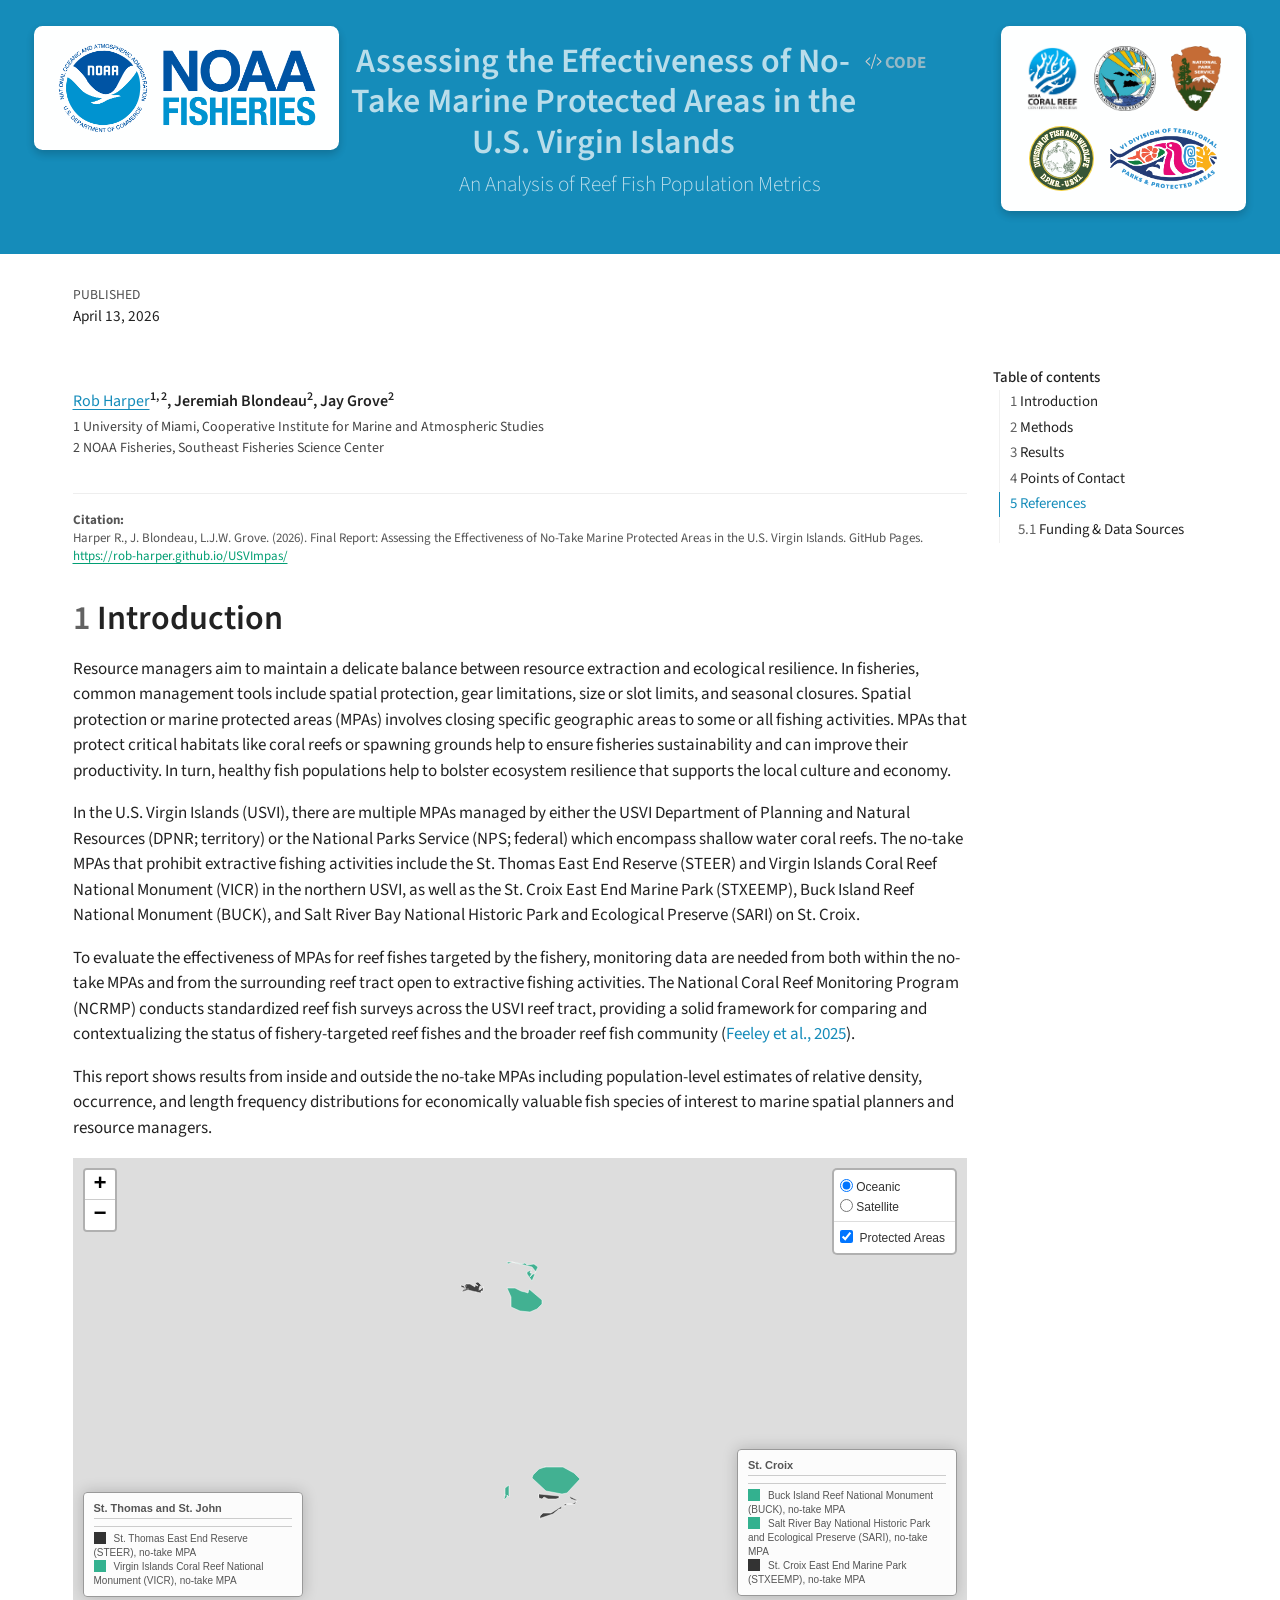
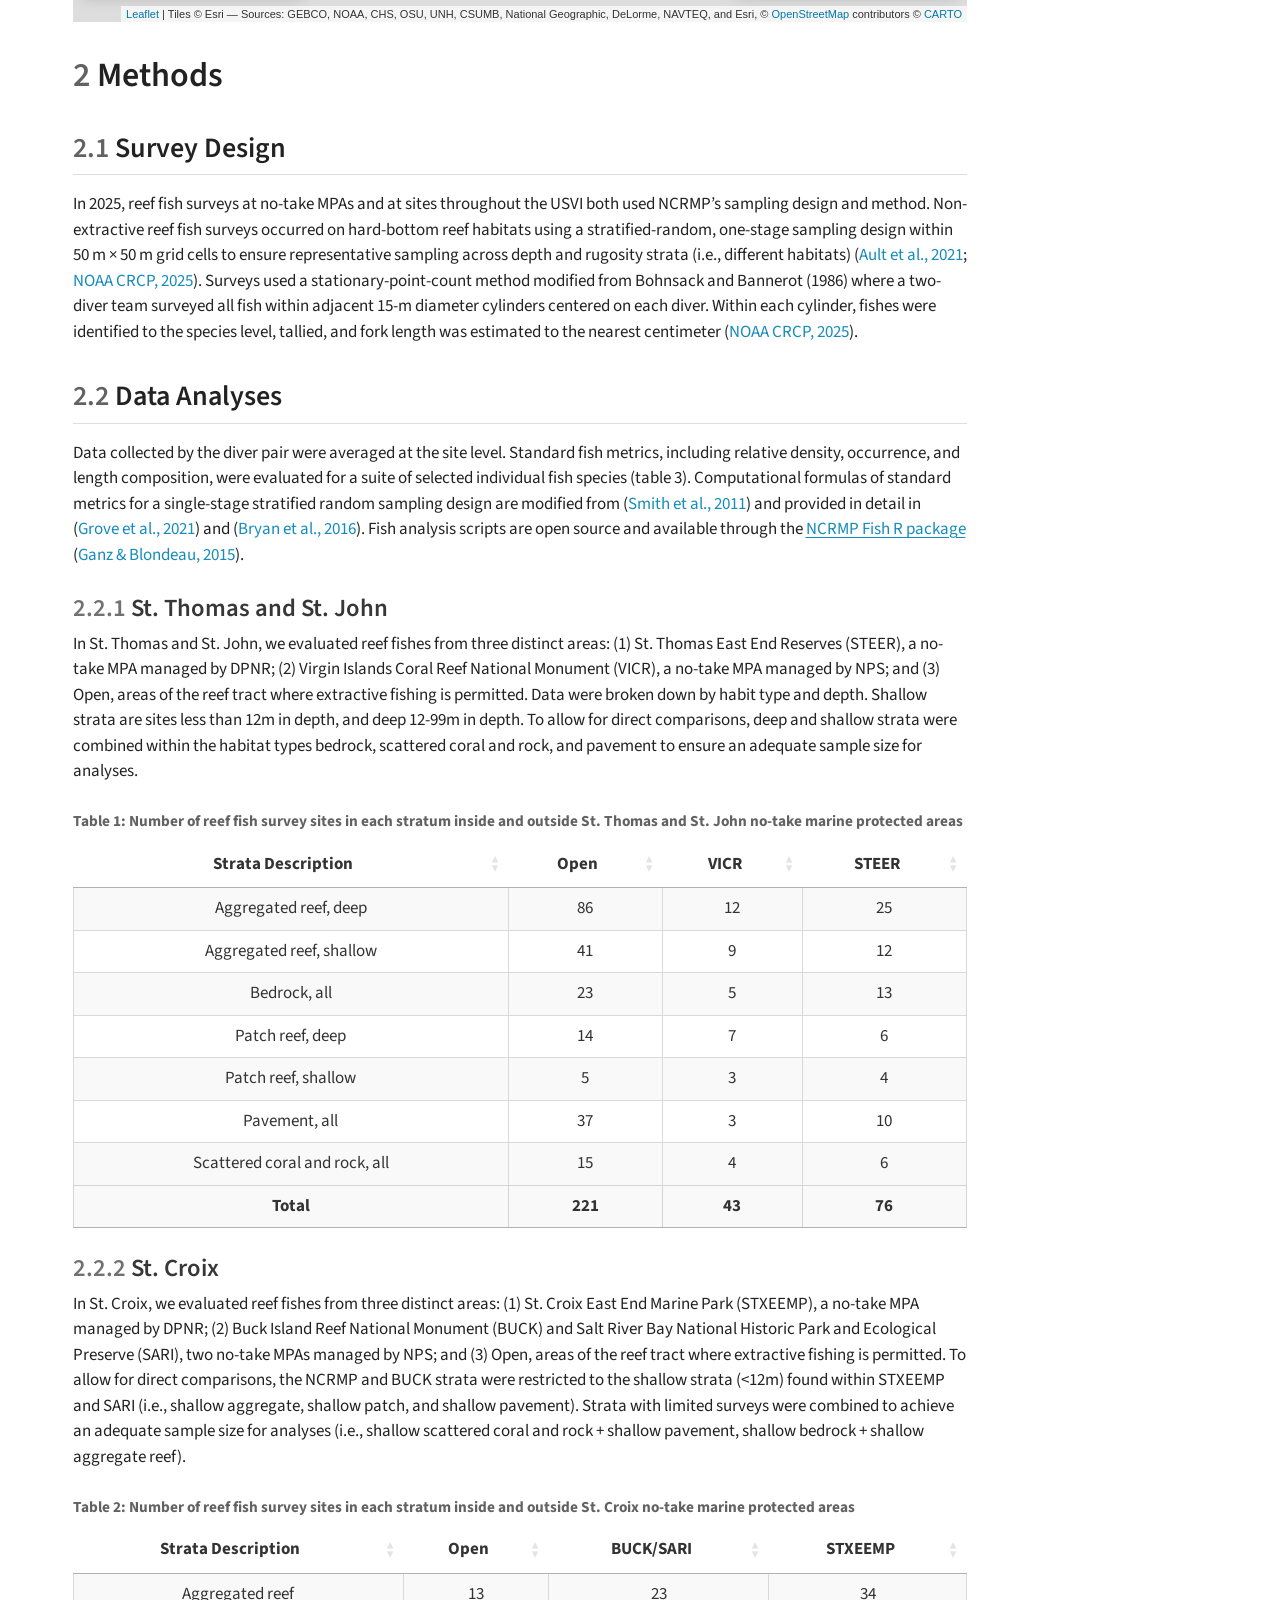
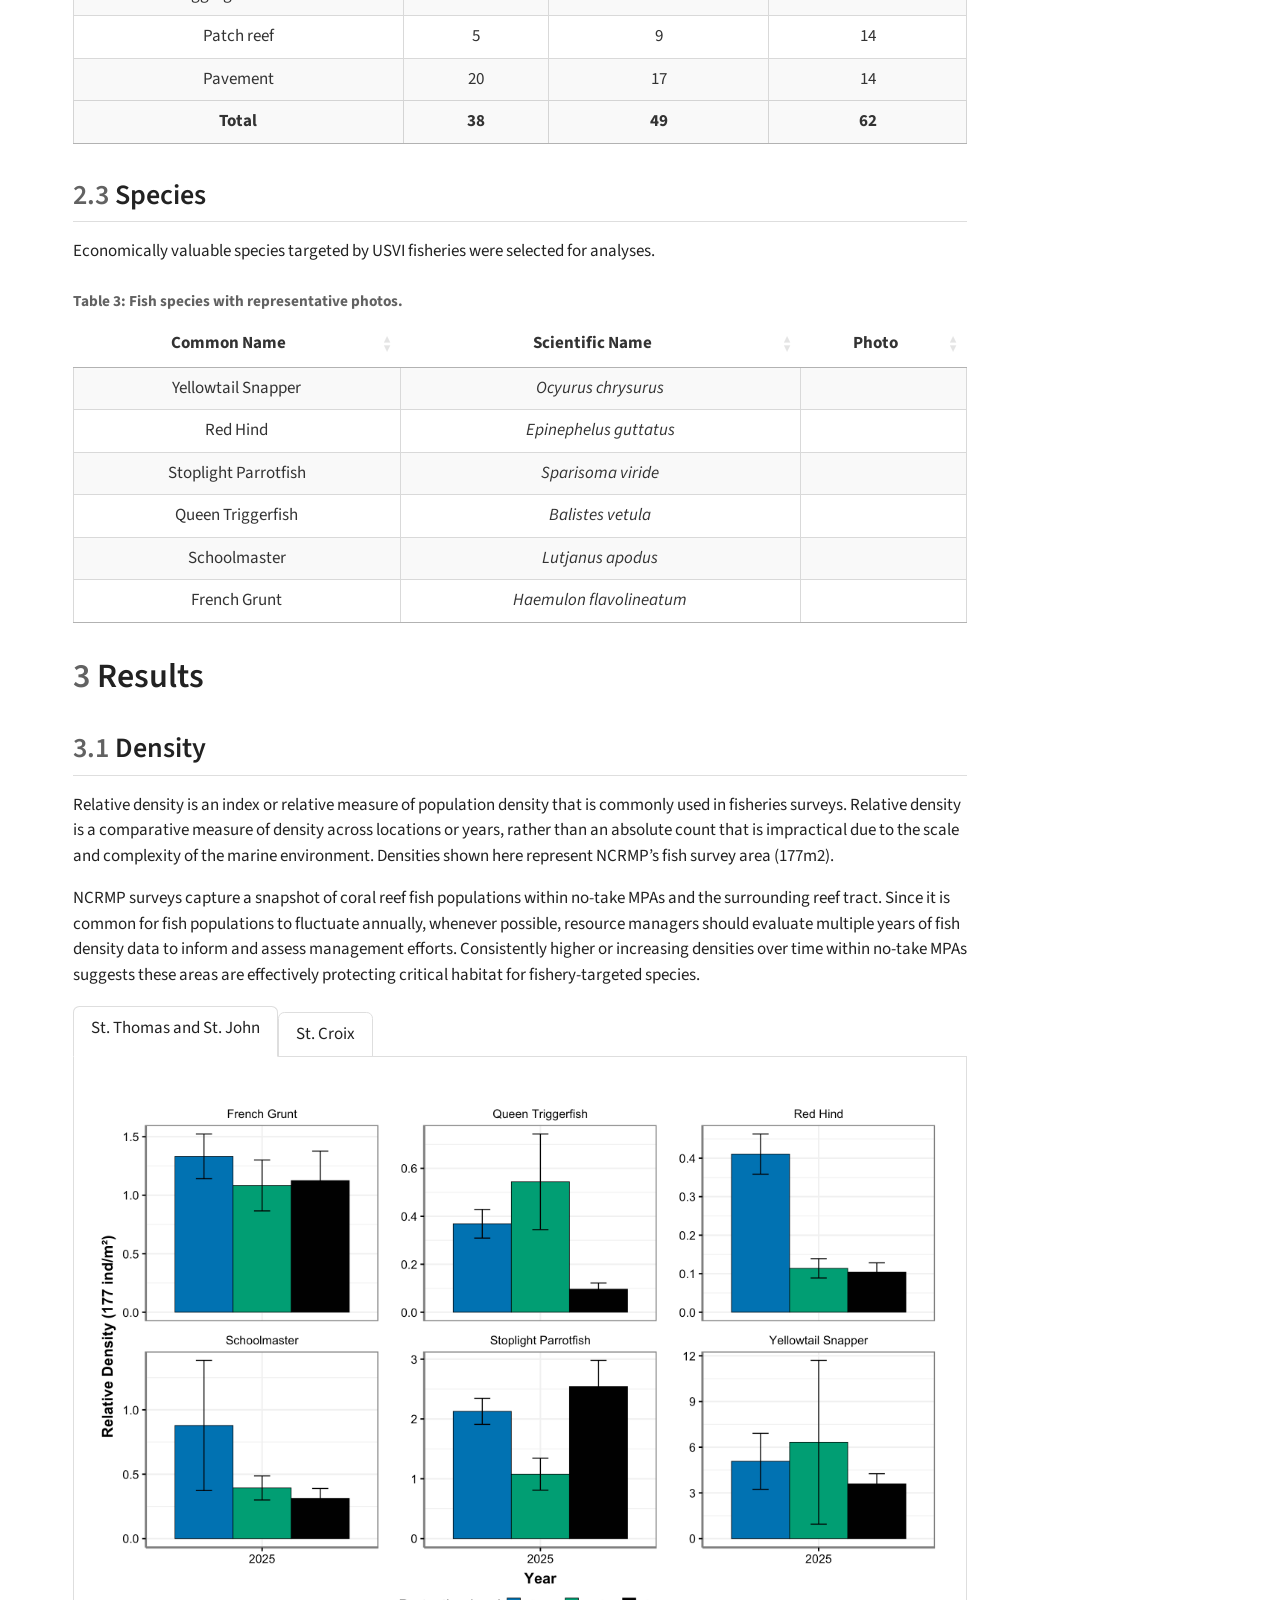
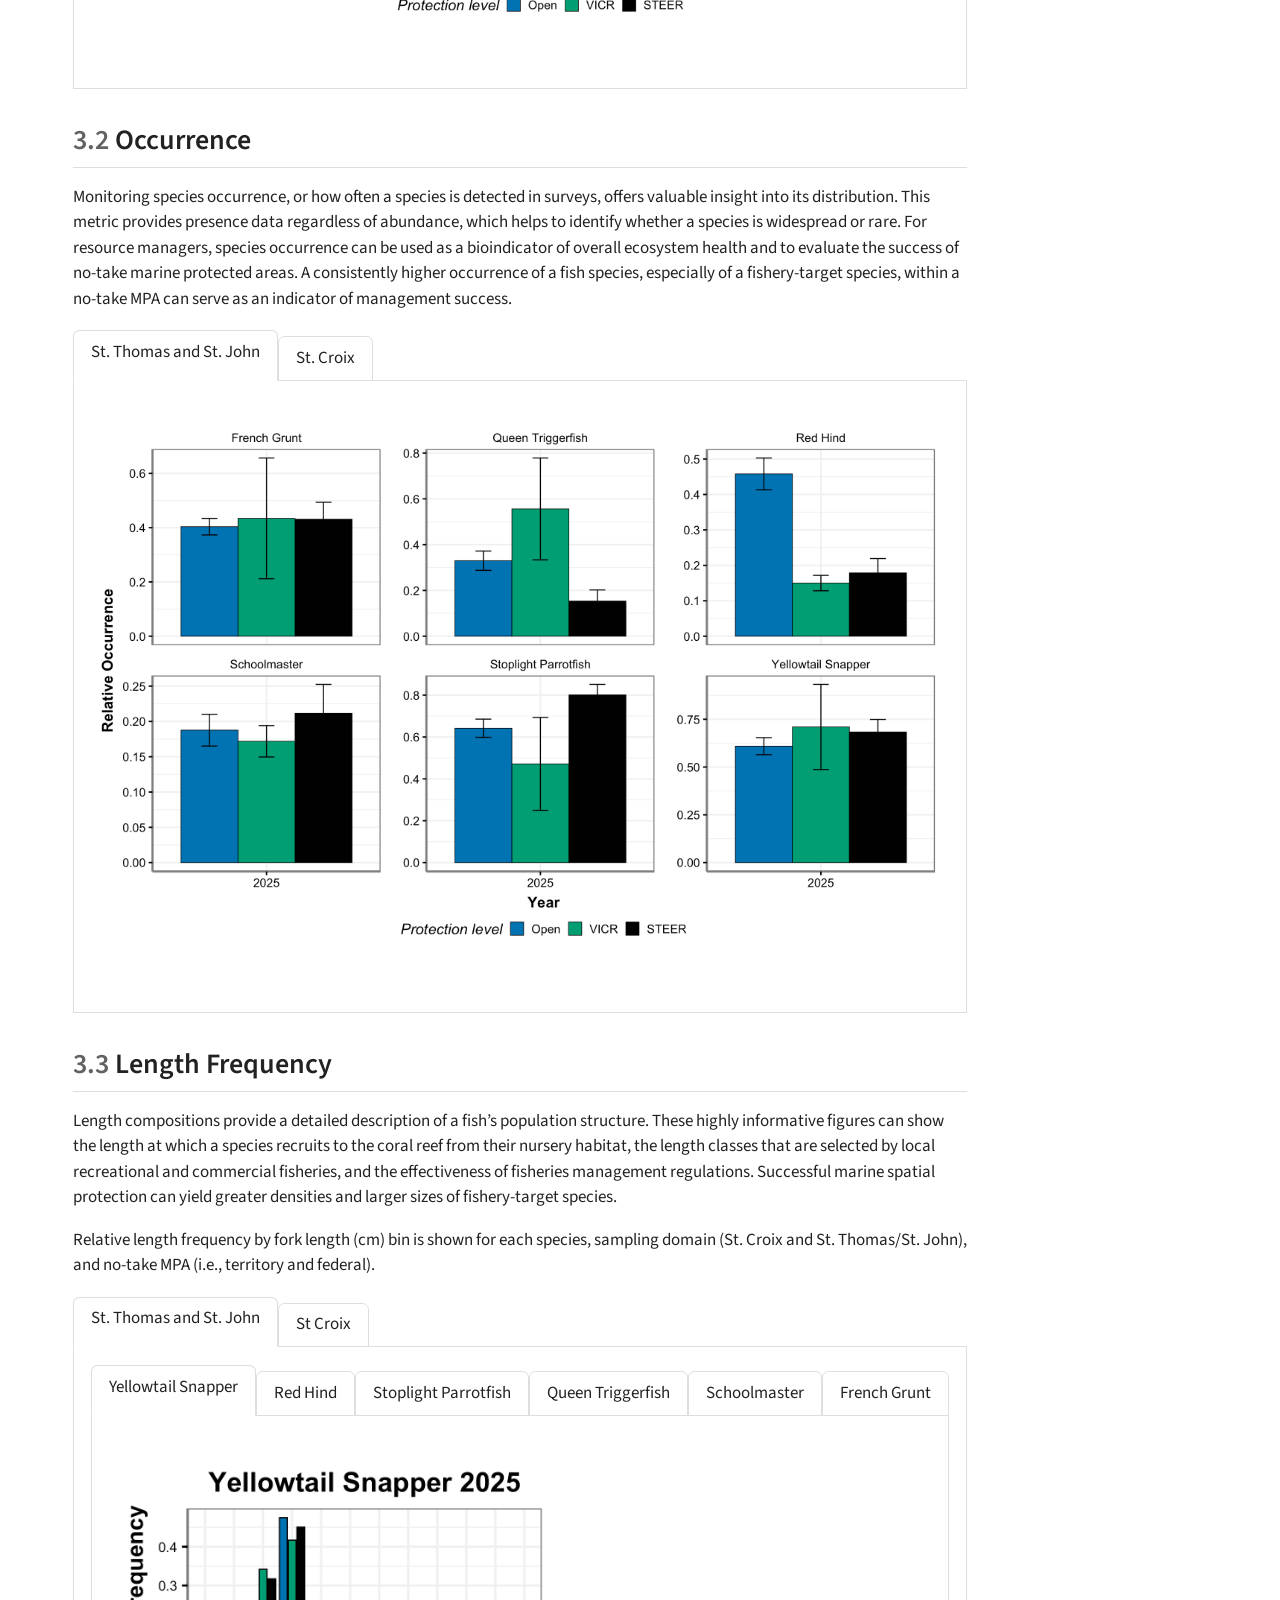
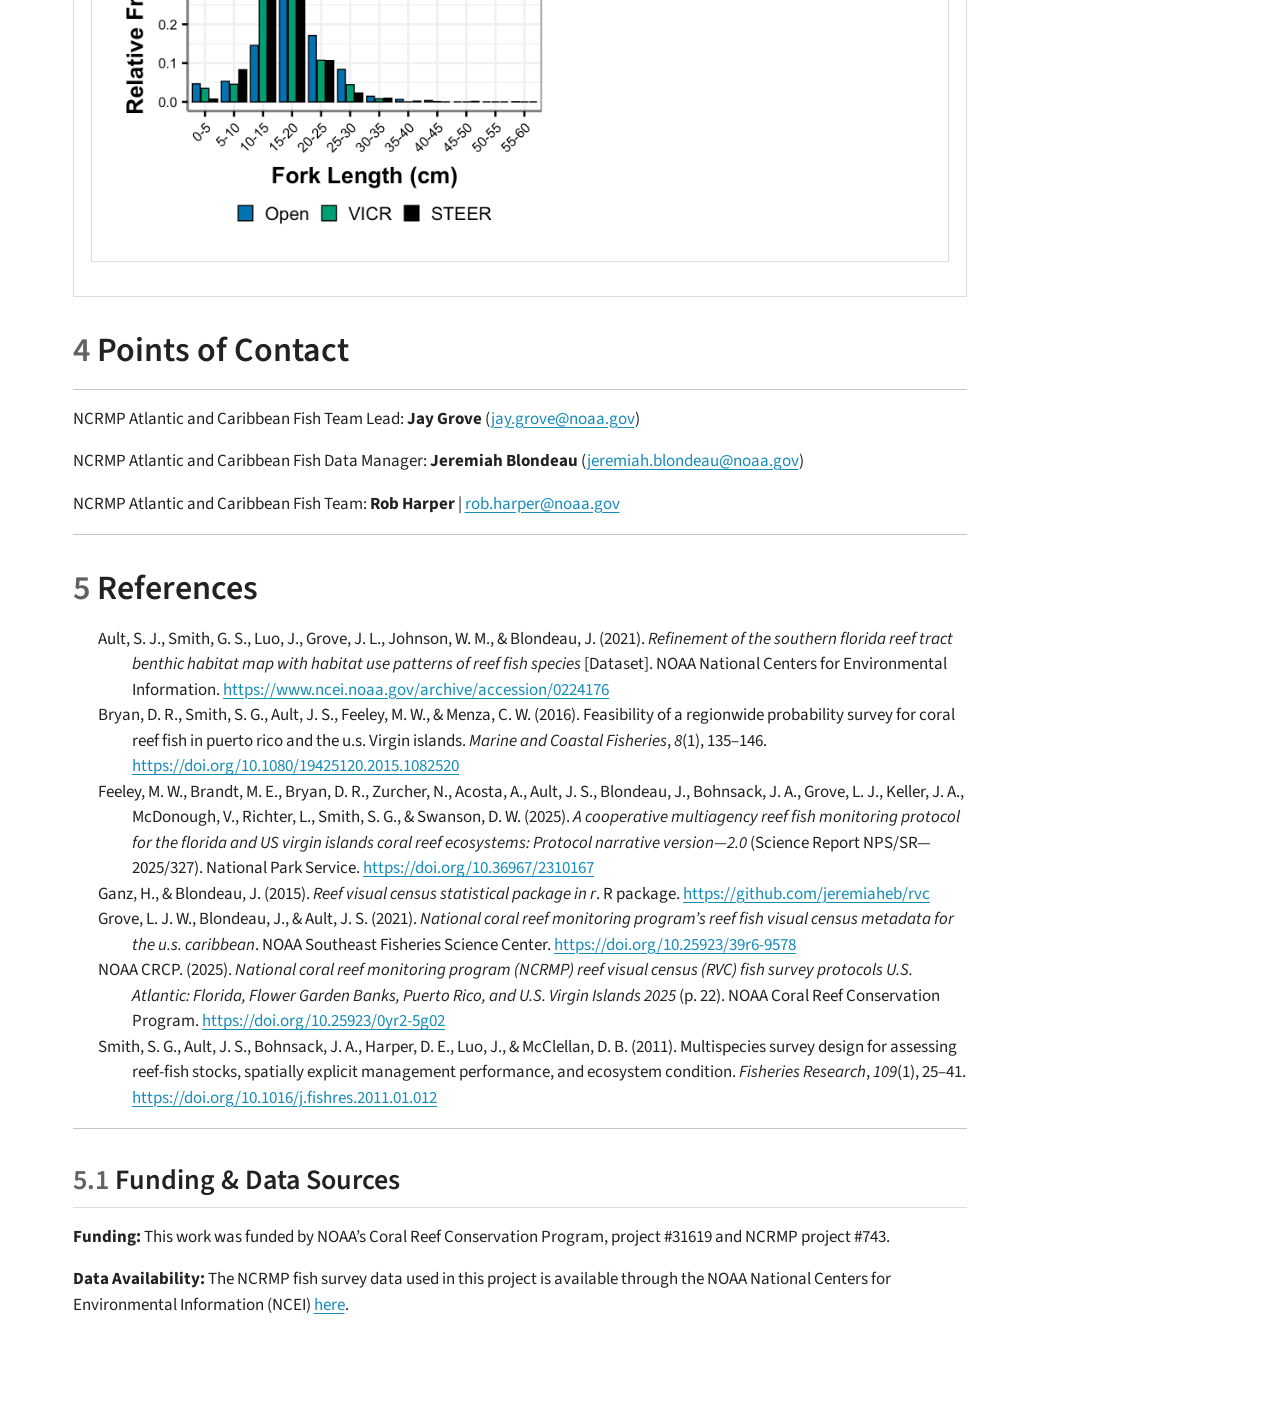
==== commit 478b6a27: "map and minor text" ====
--- a/docs/index.html
+++ b/docs/index.html
@@ -2,7 +2,7 @@
 <html xmlns="http://www.w3.org/1999/xhtml" lang="en" xml:lang="en"><head>
 
 <meta charset="utf-8">
-<meta name="generator" content="quarto-1.8.25">
+<meta name="generator" content="quarto-1.7.32">
 
 <meta name="viewport" content="width=device-width, initial-scale=1.0, user-scalable=yes">
 
@@ -82,53 +82,33 @@
 <script src="index_files/libs/clipboard/clipboard.min.js"></script>
 <script src="index_files/libs/quarto-html/quarto.js" type="module"></script>
 <script src="index_files/libs/quarto-html/tabsets/tabsets.js" type="module"></script>
-<script src="index_files/libs/quarto-html/axe/axe-check.js" type="module"></script>
 <script src="index_files/libs/quarto-html/popper.min.js"></script>
 <script src="index_files/libs/quarto-html/tippy.umd.min.js"></script>
 <script src="index_files/libs/quarto-html/anchor.min.js"></script>
 <link href="index_files/libs/quarto-html/tippy.css" rel="stylesheet">
-<link href="index_files/libs/quarto-html/quarto-syntax-highlighting-7b89279ff1a6dce999919e0e67d4d9ec.css" rel="stylesheet" id="quarto-text-highlighting-styles">
+<link href="index_files/libs/quarto-html/quarto-syntax-highlighting-37eea08aefeeee20ff55810ff984fec1.css" rel="stylesheet" id="quarto-text-highlighting-styles">
 <script src="index_files/libs/bootstrap/bootstrap.min.js"></script>
 <link href="index_files/libs/bootstrap/bootstrap-icons.css" rel="stylesheet">
-<link href="index_files/libs/bootstrap/bootstrap-74c4a272727deb60117c30ae8951a0db.min.css" rel="stylesheet" append-hash="true" id="quarto-bootstrap" data-mode="light">
-<link href="index_files/libs/htmltools-fill-0.5.9/fill.css" rel="stylesheet">
-
+<link href="index_files/libs/bootstrap/bootstrap-6b52511c24a4b4358e78ab8b0b52160a.min.css" rel="stylesheet" append-hash="true" id="quarto-bootstrap" data-mode="light">
+<link href="index_files/libs/htmltools-fill-0.5.8.1/fill.css" rel="stylesheet">
 <script src="index_files/libs/htmlwidgets-1.6.4/htmlwidgets.js"></script>
-
 <script src="index_files/libs/jquery-3.6.0/jquery-3.6.0.min.js"></script>
-
 <link href="index_files/libs/leaflet-1.3.1/leaflet.css" rel="stylesheet">
-
 <script src="index_files/libs/leaflet-1.3.1/leaflet.js"></script>
-
 <link href="index_files/libs/leafletfix-1.0.0/leafletfix.css" rel="stylesheet">
-
 <script src="index_files/libs/proj4-2.6.2/proj4.min.js"></script>
-
 <script src="index_files/libs/Proj4Leaflet-1.0.1/proj4leaflet.js"></script>
-
 <link href="index_files/libs/rstudio_leaflet-1.3.1/rstudio_leaflet.css" rel="stylesheet">
-
 <script src="index_files/libs/leaflet-binding-2.2.3/leaflet.js"></script>
-
 <script src="index_files/libs/leaflet-providers-3.0.0/leaflet-providers.js"></script>
-
 <script src="index_files/libs/leaflet-providers-plugin-2.2.3/leaflet-providers-plugin.js"></script>
-
 <link href="index_files/libs/datatables-css-0.0.0/datatables-crosstalk.css" rel="stylesheet">
-
-<script src="index_files/libs/datatables-binding-0.34.0/datatables.js"></script>
-
+<script src="index_files/libs/datatables-binding-0.33/datatables.js"></script>
 <link href="index_files/libs/dt-core-1.13.6/css/jquery.dataTables.min.css" rel="stylesheet">
-
 <link href="index_files/libs/dt-core-1.13.6/css/jquery.dataTables.extra.css" rel="stylesheet">
-
 <script src="index_files/libs/dt-core-1.13.6/js/jquery.dataTables.min.js"></script>
-
-<link href="index_files/libs/crosstalk-1.2.2/css/crosstalk.min.css" rel="stylesheet">
-
-<script src="index_files/libs/crosstalk-1.2.2/js/crosstalk.min.js"></script>
-
+<link href="index_files/libs/crosstalk-1.2.1/css/crosstalk.min.css" rel="stylesheet">
+<script src="index_files/libs/crosstalk-1.2.1/js/crosstalk.min.js"></script>
 
 
 </head>
@@ -191,228 +171,117 @@
 </div>
 <main class="content quarto-banner-title-block column-page-left" id="quarto-document-content">
 <style>
-
 /* 1. Force the blue banner to be tall enough for the right logo box */
-
 .quarto-title-banner {
-
   min-height: 250px !important; /* Prevents the box from hanging off the bottom */
-
   display: flex !important;
-
   align-items: center !important; /* Centers the title vertically */
-
-}
-
-
+}
 
 /* 2. Squeeze the title text into the middle so it CANNOT touch the logos */
-
 .quarto-title {
-
   padding-left: 350px !important;  /* Creates a hard barrier away from the NOAA logo */
-
   padding-right: 350px !important; /* Creates a hard barrier away from the right logos */
-
   margin: 0 auto !important;
-
   width: 100% !important;
-
   box-sizing: border-box !important;
-
   text-align: center !important;
-
-}
-
-
+}
 
 .quarto-title .title {
-
   margin: 0 auto !important;
-
-}
-
-
+}
 
 /* 3. Left-side Primary Logo (NOAA) */
-
 .left-logo-container {
-
   position: absolute;
-
   top: 1.5rem;
-
   left: 2rem;
-
   background-color: white;
-
   padding: 1rem 1.4rem;
-
   border-radius: 0.5rem;
-
   box-shadow: 0 4px 10px rgba(0,0,0,0.2);
-
   z-index: 10;
-
-}
-
-
+}
 
 .left-logo-container img {
-
   height: 90px;
-
   width: auto;
-
-}
-
-
+}
 
 /* 4. Right-side Multi-Logo Container */
-
 .logo-container {
-
   position: absolute;
-
   top: 1.5rem;
-
   right: 2rem;
-
   background-color: white;
-
   padding: 1.2rem 1.5rem;
-
   border-radius: 0.5rem;
-
   box-shadow: 0 4px 10px rgba(0,0,0,0.2);
-
   z-index: 10;
-
   display: flex;
-
   flex-direction: column;
-
   gap: 15px;
-
-}
-
-
+}
 
 .logo-row {
-
   display: flex;
-
   justify-content: center;
-
   align-items: center;
-
   gap: 15px;
-
-}
-
-
+}
 
 .logo-row img {
-
   height: 65px;
-
   width: auto;
-
-}
-
-
+}
 
 /* 5. Author and Affiliation Block */
-
 .author-affiliation-block {
-
   margin-top: 1.5rem;
-
   text-align: left;
-
-}
-
-
+}
 
 nav#TOC { font-size: 0.85em; }
-
 </style>
 
-
-
 <div class="left-logo-container">
-
   <img src="noaa_logo.png" alt="NOAA Fisheries">
-
-</div>
-
-
+</div>
 
 <div class="logo-container">
-
   <div class="logo-row">
-
     <img src="CRCP.png" alt="CRCP Logo">
-
     <img src="DPNR-logo.png" alt="DPNR Logo">
-
     <img src="NPS.png" alt="NPS Logo">
-
   </div>
-
   <div class="logo-row">
-
     <img src="USVI_DFW.svg" alt="USVI DFW Logo">
-
     <img src="USVI_parks.png" alt="USVI Parks Logo">
-
   </div>
-
-</div>
-
-
+</div>
 
 <div class="author-affiliation-block">
-
   <p style="font-size:16px; font-weight:600; margin-bottom:0.2rem;">
-
-    <a href="https://github.com/rob-harper/USVImpas" target="_blank">Rob Harper</a><sup>2, 1</sup>,
-
-    Jeremiah Blondeau<sup>1</sup>,
-
-    Jay Grove<sup>1</sup>
-
+    <a href="https://github.com/rob-harper/USVImpas" target="_blank">Rob Harper</a><sup>1, 2</sup>,
+    Jeremiah Blondeau<sup>2</sup>,
+    Jay Grove<sup>2</sup>
   </p>
-
   <p style="font-size:14px; color:#444;">
-
-    1 NOAA Fisheries, Southeast Fisheries Science Center<br>
-
-    2 University of Miami, Cooperative Institute for Marine and Atmospheric Studies
+    1 University of Miami, Cooperative Institute for Marine and Atmospheric Studies<br>
+    2 NOAA Fisheries, Southeast Fisheries Science Center
 
   </p>
-
-</div>
-
-
+</div>
 
 <div style="margin-top: 2rem; padding-top: 1rem; border-top: 1px solid #eee;">
-
   <p style="font-size: 13px; color: #555; line-height: 1.4;">
-
     <strong>Citation:</strong><br>
-
     Harper R., J. Blondeau, L.J.W. Grove. (2026). Final Report: Assessing the Effectiveness of
-
     No-Take Marine Protected Areas in the U.S. Virgin Islands. GitHub Pages.
-
     <a href="https://rob-harper.github.io/USVImpas/" style="color: #009E73;">https://rob-harper.github.io/USVImpas/</a>
-
   </p>
-
-</div>
-
-
+</div>
 
 
 
@@ -454,13 +323,17 @@
   display: block;
   padding-bottom: 2px;
 }
+
+/* Fix the alignment issue caused by the Leaflet attribution */
+.leaflet-bottom.leaflet-left {
+  margin-bottom: 15px !important; /* Pushes the left legend up to match the right */
 }
 </style>
 </div>
 <div class="cell">
 <div class="cell-output-display">
-<div class="leaflet html-widget html-fill-item" id="htmlwidget-f77188710ad0f630f37a" style="width:100%;height:464px;"></div>
-<script type="application/json" data-for="htmlwidget-f77188710ad0f630f37a">{"x":{"options":{"crs":{"crsClass":"L.CRS.EPSG3857","code":null,"proj4def":null,"projectedBounds":null,"options":{}}},"calls":[{"method":"addProviderTiles","args":["Esri.OceanBasemap",null,"Oceanic",{"errorTileUrl":"","noWrap":false,"detectRetina":false}]},{"method":"addProviderTiles","args":["Esri.WorldImagery",null,"Satellite",{"errorTileUrl":"","noWrap":false,"detectRetina":false}]},{"method":"addPolygons","args":[[[[{"lng":[-64.70760205125957,-64.70374515974004,-64.69941215034012,-64.6968002438543,-64.69680013066659,-64.69680013066659,-64.69680013066659,-64.69559748952041,-64.69446031669381,-64.69234212788142,-64.6773092105722,-64.67133231474507,-64.6612660263349,-64.66138671229835,-64.65998496585766,-64.6615760034984,-64.66343539755893,-64.66410545003103,-64.66511025879544,-64.66686244790993,-64.66872277711666,-64.67065545933133,-64.67269328036681,-64.67475904439755,-64.67742277020052,-64.67946498130283,-64.68175485703064,-64.68405185370371,-64.68665078402523,-64.68907240397768,-64.69152654653665,-64.69408795512709,-64.69659062737267,-64.69910840029816,-64.70155384357193,-64.70408427914968,-64.7066124509729,-64.70905139313898,-64.71155800988696,-64.71404504426008,-64.71642776536407,-64.71885946531231,-64.72125466221898,-64.72353259125184,-64.72581107724015,-64.72802593915016,-64.73014707174175,-64.73238678374746,-64.73706274297338,-64.7371052260998,-64.73714768137846,-64.73719012947058,-64.73723256408795,-64.73727499062051,-64.73731740367833,-64.73735980775299,-64.73740219745464,-64.73744457996975,-64.73748694901012,-64.73752930906734,-64.73757165475152,-64.73761399324917,-64.73765631557715,-64.73769863071861,-64.73774093148701,-64.73778322506892,-64.73782550248113,-64.73786777270684,-64.73791002766117,-64.73795227632729,-64.73799450792542,-64.73803673323536,-64.73807894237561,-64.73812114343104,-64.7381633292151,-64.73820550691431,-64.73824767024048,-64.73828982278688,-64.73833196365517,-64.73837409374369,-64.73841621125578,-64.73845831798809,-64.73850041124567,-64.73854249552011,-64.73858456452317,-64.73862662454309,-64.73866867018995,-64.73871070505704,-64.73875272555109,-64.73879473796029,-64.73883673419984,-64.73887872325285,-64.73892069523787,-64.73896265823973,-64.73900460507193,-64.73904654831085,-64.73908846909191,-64.73913038448306,-64.7391722810096,-64.73921417304457,-64.73925604711322,-64.73929791219871,-64.73933976111455,-64.73938160284385,-64.73942342660685,-64.73946524228501,-64.7395070426918,-64.73954883231883,-64.73959060667448,-64.73963237114867,-64.73967411945317,-64.73971585967286,-64.73975758372286,-64.73979929878972,-64.73984099589025,-64.73988268490595,-64.73992435685366,-64.73996602071655,-64.74000766661312,-64.74004930352653,-64.74009092337197,-64.74013253333594,-64.74017412892684,-64.74021571463631,-64.74025728237943,-64.74029884293604,-64.74034038283141,-64.74038191554027,-64.74042343207945,-64.74046493873715,-64.74050642653023,-64.74054790713679,-64.74058936977703,-64.74063082253582,-64.74067225822661,-64.74071368583257,-64.74075509277728,-64.74079649253547,-64.74083787522565,-64.74087924803439,-64.7409206028768,-64.74096194783776,-64.74100327483239,-64.74104459284389,-64.74108589288909,-64.74112718395112,-64.74116845794515,-64.7412097202611,-64.74125096461074,-64.74129219997724,-64.74133341827573,-64.74137462579445,-64.74141581624517,-64.7414569950178,-64.74149815851906,-64.74153931034222,-64.74158044330076,-64.74162156727617,-64.74166267328525,-64.74170376941287,-64.74174484577753,-64.74178591405739,-64.74182696437092,-64.74186800210805,-64.74190902187887,-64.74195003356486,-64.74199102458957,-64.74203200663116,-64.7420729689098,-64.74211392220528,-64.74215485663616,-64.74219578118554,-64.74223668507369,-64.74227758177531,-64.74231845691737,-64.74235932307629,-64.74240017126888,-64.74244100778338,-64.74248182453495,-64.74252263230336,-64.74256342030884,-64.74260419933115,-64.74264495769224,-64.74268570527352,-64.74272643578682,-64.74276715462202,-64.74280785279595,-64.74284854108843,-64.74288921141462,-64.74292986826606,-64.74297050984615,-64.74301113884981,-64.74305173551413,-64.74357939603055,-64.74362009959438,-64.74366077890372,-64.74370144743327,-64.7437420979965,-64.74378273777995,-64.74382335510552,-64.74386396254963,-64.74390455023079,-64.74394512803049,-64.74398568247399,-64.74402622973098,-64.74406675722501,-64.74410727214264,-64.74414776729735,-64.74418824987562,-64.74422871358928,-64.74426916652315,-64.74430959879578,-64.74435002298355,-64.7443904211202,-64.74443081117199,-64.74447118146087,-64.74451153917332,-64.74455187802117,-64.74459220429259,-64.74463250900445,-64.7446728038348,-64.74471307800394,-64.74475334139331,-64.74479358412138,-64.74483381427308,-64.7448740228652,-64.74491422247416,-64.74495439962524,-64.74499456599655,-64.74503471080827,-64.74507484484022,-64.74511495821091,-64.74515505900521,-64.74519513913823,-64.74523520849148,-64.74527525628517,-64.74531529329907,-64.74535530516013,-64.74539530893638,-64.74543529025472,-64.7454752607933,-64.74551520977228,-64.74555514617487,-64.74559506281452,-64.74563496508112,-64.74567484758479,-64.74571471930868,-64.74575456677806,-64.74579440436595,-64.74583421859766,-64.74587402204959,-64.74591380484026,-64.7459535741562,-64.74599332191258,-64.74603305888917,-64.74607277250956,-64.74611247445188,-64.74615215393628,-64.74619182353922,-64.74623146798935,-64.746271102558,-64.74631071377046,-64.74635031330482,-64.74638989038128,-64.74642945757628,-64.74646899961844,-64.74650853088086,-64.74654803968536,-64.74658753591345,-64.74662700968366,-64.74666647087747,-64.7467059096134,-64.74674533667121,-64.74678474037283,-64.74682413239637,-64.74686350375863,-64.74690285895123,-64.74694219258426,-64.74698151453919,-64.74702081403623,-64.7470601018552,-64.74709936362301,-64.74713861461102,-64.74717784314116,-64.74721706089151,-64.74725625079411,-64.74729543081523,-64.74733458837846,-64.74737373336529,-64.74741285409759,-64.74745196225349,-64.7474910479515,-64.74753012197141,-64.74756916814354,-64.74760820623084,-64.74764721916532,-64.74768621862506,-64.74772519562694,-64.74776416095069,-64.74780309932501,-64.74736038979006,-64.74596335680965,-64.74657697621728,-64.74655004203012,-64.75589058062396,-64.74114752989399,-64.73524154078719,-64.73291188945522,-64.71718335631584,-64.70760205125957],"lat":[18.29857247985773,18.29662539764466,18.29662552046227,18.29662554604928,18.30817724487499,18.30817737791852,18.30817740947374,18.30771841379804,18.30761223621732,18.307522703575,18.29301760234777,18.28820809343321,18.27985105659519,18.2786139911998,18.26854543739813,18.26667484093058,18.26468195140489,18.26402150905749,18.26303110484934,18.26145524564248,18.25993070540537,18.25849068766144,18.25711457863867,18.25585450857052,18.25439622441396,18.25337666734771,18.25235854947905,18.25146179680271,18.25058152104724,18.2498798462131,18.24929033164716,18.24880095184567,18.24844342302116,18.24820138194701,18.24807769138602,18.24806440033803,18.24816747311792,18.24837785005487,18.24870906319619,18.24915514418302,18.24969529365766,18.25036425692116,18.25114425339019,18.25200315821414,18.25298307313898,18.25405900598751,18.25521192649944,18.2565604128149,18.2589535544301,18.25896583032667,18.25897815228899,18.25899049728372,18.2590028874911,18.25901530073087,18.25902776003632,18.25904024237417,18.25905277077774,18.25906532050749,18.25907791630292,18.25909053513073,18.25910319917107,18.25911588539072,18.25912861852903,18.25914137555282,18.2591541743768,18.25916700049852,18.25917986671425,18.25919275852154,18.25920569554134,18.25921865644651,18.25923166256417,18.25924468915488,18.2592577635173,18.25927086176507,18.25928400351912,18.25929716574619,18.25931037574491,18.25932360706975,18.25933688531314,18.25935018658878,18.25936353051755,18.2593768991847,18.25939031221119,18.2594037491229,18.25941722954085,18.25943073555025,18.25944428335966,18.25945785590736,18.25947147281435,18.25948511360657,18.25949879619877,18.25951250438236,18.25952625692517,18.2595400325001,18.25955385243425,18.25956769540047,18.25958158187284,18.2595954939365,18.25960944950628,18.25962342725503,18.25963745021601,18.25965149620908,18.25966558656126,18.25967970165167,18.25969385768882,18.25970803846423,18.2597222635987,18.25973651261828,18.25975080599689,18.25976512070138,18.25977948147111,18.25979386441973,18.25980829087431,18.25982274292011,18.25983723591258,18.25985175449626,18.25986631658589,18.25988090170745,18.25989553033489,18.25991018370045,18.25992487971878,18.25993959791597,18.25995436303133,18.25996914861934,18.25998397941939,18.25999883239821,18.26001373058902,18.26002865095865,18.26004361398099,18.2600586034475,18.26007363471362,18.26008869071775,18.26010378766842,18.26011891106321,18.26013407455144,18.26014926277765,18.26016449450958,18.26017974927329,18.26019505010196,18.26021036969701,18.26022573876931,18.26024112575489,18.26025655880536,18.26027201232837,18.26028751276931,18.26030303368277,18.26031859980798,18.26033418981802,18.26034982077442,18.26036547305637,18.26038117481544,18.26039689448774,18.26041266107792,18.26042844984669,18.26044428041482,18.2604601348677,18.26047603282612,18.26049195381619,18.26050791745864,18.2605239058389,18.26053993687156,18.26055598837658,18.26057208509324,18.26058820484149,18.26060436809516,18.26062055352734,18.26063678417108,18.26065303614026,18.26066932990867,18.26068564841474,18.26070201042623,18.26071839461615,18.26073482145836,18.26075127389129,18.26076776556421,18.26078428112168,18.26080084189059,18.26081742313178,18.26083404787828,18.26085069565618,18.26086738693939,18.26088409954789,18.26090085651472,18.26091763651297,18.2609344591634,18.26095130399213,18.26096819317916,18.26098510283835,18.26100205685579,18.26101903219848,18.26103605275246,18.26105309548474,18.2610701766037,18.26129234701545,18.26130949806291,18.26132669005622,18.26134390508084,18.26136116531663,18.26137844602444,18.26139577109035,18.26141311833444,18.26143050908355,18.26144792030466,18.26146537588381,18.26148285534723,18.26150037575637,18.2615179200498,18.2615355069951,18.26155311611851,18.2615707687468,18.26158844440626,18.26160616101139,18.26162390235377,18.26164168634799,18.26165948910796,18.26167733878505,18.2616952097871,18.26171312514703,18.26173106012575,18.26174904116852,18.26176704012389,18.26178508514326,18.26180315148756,18.26182126218966,18.26183939251051,18.26185756718915,18.26187576319266,18.26189400270089,18.26191226524011,18.26193056872479,18.26194889524047,18.2619672652608,18.26198565575288,18.26200408974955,18.26202254592415,18.26204104475024,18.2620595657542,18.26207813026278,18.26209671524301,18.2621153445809,18.26213399524351,18.26215268685148,18.26217140149029,18.26219016048671,18.26220893910168,18.26222776122118,18.26224660551841,18.26226549332012,18.26228440159342,18.26230335251812,18.26232232391437,18.26234134052122,18.26236037759959,18.26237945732934,18.2623985575306,18.26241770294239,18.26243686797266,18.26245607736033,18.26247530636642,18.2624945780238,18.26251387185877,18.26253320919808,18.26255256786192,18.26257196661776,18.26259139011043,18.2626108554012,18.26263034031032,18.26264987042983,18.2626694193146,18.26268901170357,18.26270862541703,18.26272828263465,18.26274795861752,18.26276767895763,18.26278742147523,18.26280720237856,18.26282700801854,18.26284685630961,18.26286672421891,18.26288663648535,18.2629065666639,18.26292654205266,18.26294653876574,18.26296657642369,18.26298663369981,18.26300673618609,18.26302685829054,18.26304702304591,18.26306720912557,18.26308743870917,18.26310768705789,18.26312797720439,18.26314829038127,18.26316864450288,18.26318902080177,18.26320943804535,18.2632298757601,18.26325035783176,18.26327085781534,18.26329139959664,18.26872952975508,18.28588928750503,18.29107030845985,18.29196284177077,18.31134695583497,18.31134710337411,18.31134684582018,18.31134669401689,18.30340890842977,18.29857247985773]}],[{"lng":[-64.69083318996944,-64.69072637938385,-64.69070349120872,-64.6906806030336,-64.69066534335188,-64.69059667792818,-64.69055853096964,-64.69056616036134,-64.69058141914476,-64.6906195670016,-64.69080267330094,-64.69084844875286,-64.69094763174338,-64.69102392655877,-64.69106207441563,-64.69116888589953,-64.69122992103321,-64.69124517981662,-64.69124517981662,-64.69127569738346,-64.69126043860005,-64.69127569738346,-64.69126043860005,-64.69130621405198,-64.69132910312541,-64.69133673341543,-64.69130621405198,-64.69129858555858,-64.69132147283538,-64.69135962069224,-64.69142065762254,-64.69151983971474,-64.69158850424012,-64.69184027596312,-64.69221411885175,-64.69229804126222,-64.69267188504918,-64.69271003290602,-64.69282447467997,-64.69291602648215,-64.69296180462902,-64.69302283886438,-64.69307624550466,-64.69315253942172,-64.69321357365709,-64.69328223997908,-64.69330512905252,-64.69332801543101,-64.69340431114473,-64.69356452926891,-64.69368659953624,-64.69368659953624,-64.69367134075281,-64.69367134075281,-64.69376289435164,-64.69376289435164,-64.6937171188997,-64.69367133985452,-64.69367133985452,-64.69365608286772,-64.69357215686398,-64.69353401080375,-64.693511120832,-64.69347297477178,-64.69343482781323,-64.69340430844979,-64.69336616238955,-64.69321357365709,-64.69309150249144,-64.69304572614118,-64.69291602378719,-64.69285498955185,-64.69277106534474,-64.69274817627131,-64.69268714203598,-64.69263373539567,-64.69257269936371,-64.69251929452007,-64.69248877695324,-64.6922980394656,-64.69211493316628,-64.69198523350724,-64.69173346088594,-64.69163427969204,-64.69152746820814,-64.6914435422044,-64.69131384254537,-64.69118414108969,-64.69116888410292,-64.6911765125963,-64.69119177137971,-64.69122228894655,-64.6912756937902,-64.6912833240802,-64.6912833240802,-64.69124517712166,-64.6911917704814,-64.69113073534774,-64.69102392296551,-64.69083318637618,-64.69058141375487,-64.69051275102613,-64.6904135671373,-64.69032964382851,-64.69025334901312,-64.69019231298113,-64.69014653573257,-64.69014653573257,-64.69015416602258,-64.69020757176453,-64.69026860779653,-64.6904135671373,-64.69053563650631,-64.69061193222001,-64.69065770767195,-64.69067296735369,-64.69071874280561,-64.69081792579613,-64.69091710878666,-64.69099340450036,-64.69110021418764,-64.69127569289186,-64.69148931765633,-64.69160375853195,-64.69171057091418,-64.69184027147153,-64.69189367721349,-64.69198523171062,-64.69210730018132,-64.69219122528672,-64.69227515039216,-64.69235144430922,-64.69244299790803,-64.69260321693054,-64.69267188145591,-64.69277106354814,-64.69312964765334,-64.69323646003556,-64.69328223638583,-64.69332801273607,-64.69332801273607,-64.69337378998462,-64.69338141847803,-64.69341956543657,-64.69342719572657,-64.69340430665314,-64.69342719572657,-64.69342719572657,-64.69341193694316,-64.69337378908631,-64.6933509009112,-64.69331275395265,-64.69329749516925,-64.69327460609578,-64.69320594067212,-64.69307624011475,-64.69305335283794,-64.69306098043303,-64.69305335283794,-64.69301520498109,-64.69296942773252,-64.69293128077398,-64.69278632053489,-64.69270239632779,-64.69257269666878,-64.69248114127333,-64.69243536671969,-64.69233618462749,-64.69228277708891,-64.69217596650331,-64.69183264118152,-64.69174108848102,-64.69153509310827,-64.69133672802555,-64.69124517442673,-64.69116125021962,-64.6910620672291,-64.69099340180541,-64.69082555518784,-64.69074163008243,-64.69059667074166,-64.69046697198092,-64.6902686059999,-64.69023808663644,-64.69010838787572,-64.68997868642005,-64.68987950432785,-64.68969639802853,-64.68952651582852,-64.68938918587946,-64.68915267383819,-64.68912215537304,-64.68910689658964,-64.68904586055766,-64.68903823206426,-64.68894667936375,-64.68886275425835,-64.68880171912467,-64.68872542520761,-64.68868727824906,-64.68866438917561,-64.68863387250711,-64.68859572465026,-64.6885652061851,-64.68850417105143,-64.68848891316632,-64.68846602319458,-64.68841261924926,-64.68839735956753,-64.68838209988579,-64.6883744704941,-64.68841261835094,-64.68843550562775,-64.68845076441117,-64.68848128107969,-64.68853468861828,-64.68858809525854,-64.68869490674246,-64.68886275425835,-64.6889085306086,-64.68897719513396,-64.68900771359912,-64.68902297238253,-64.68915267114325,-64.68934340863089,-64.68950362675507,-64.68994613327078,-64.69011398168499,-64.69027419891084,-64.69043441883166,-64.69057174878074,-64.69077011386345,-64.69112106678033,-64.69119736249405,-64.69129654548456,-64.69131943186306,-64.69135757971992,-64.69140335607015,-64.69141861485357,-64.6914415030287,-64.69134232003819,-64.69128891429624,-64.69119736069742,-64.69110580799692,-64.69107529043008,-64.69103714167493,-64.69099899471638,-64.69079300024195,-64.69074722299338,-64.69073196510827,-64.69070144664313,-64.69069381725141,-64.69071670632486,-64.69074722299338,-64.690861663869,-64.6909074429142,-64.69104477196495,-64.69125839493276,-64.69150253726404,-64.69158646236949,-64.69174668318861,-64.69187638015269,-64.69218918611104,-64.69234940603185,-64.69247910838583,-64.69252488383778,-64.69258851689924,-64.69250962505434,-64.69246384870409,-64.69246384870409,-64.69248673687923,-64.69252488473609,-64.69256785474938,-64.69264124710809,-64.69274314390908,-64.69283006130271,-64.69285294947785,-64.69296739035346,-64.69310582792528,-64.69327256961503,-64.69346330440774,-64.69348619258287,-64.69355821950235,-64.69363451521606,-64.69372606791656,-64.69375658458507,-64.69377947365852,-64.69380999212366,-64.69380236093532,-64.69374132669998,-64.69373369640995,-64.69371843762653,-64.69366503188458,-64.69363451341944,-64.69363451341944,-64.69366503188458,-64.69361925463602,-64.69362688402771,-64.69362688402771,-64.69361925463602,-64.69358110767747,-64.69354296071893,-64.69345903561351,-64.69335222412961,-64.69328355960424,-64.69320726478882,-64.6930088997061,-64.69295549216751,-64.69294786367414,-64.69295549216751,-64.69296312245754,-64.69300889880779,-64.69300889880779,-64.69299363912606,-64.69296312245754,-64.69294023338411,-64.69289445523724,-64.69281483575696,-64.69270039308472,-64.69254017585885,-64.69244862226003,-64.69240284501147,-64.69235706955953,-64.69231892170269,-64.69228840323754,-64.69226551416409,-64.69221973871217,-64.69218159175362,-64.6919832266709,-64.69183826643182,-64.69167041801761,-64.6915864938105,-64.69146442264486,-64.69139575901779,-64.69140338661288,-64.69149494200832,-64.69152545777851,-64.69157886352049,-64.69169330529442,-64.69183063614179,-64.69191455945058,-64.6920290003262,-64.69210529514159,-64.69228077115088,-64.69233417868946,-64.69238758443142,-64.69245624895679,-64.69247150863853,-64.69255543194733,-64.69259357980417,-64.69260120829757,-64.69262409737101,-64.69264698554613,-64.69267750221465,-64.69266224432955,-64.69266224432955,-64.69268513250468,-64.69271564917319,-64.69274616763833,-64.69275379703005,-64.69271564917319,-64.69270802067979,-64.69272328036152,-64.69276142552343,-64.69277668520516,-64.69276905581346,-64.69279194398858,-64.69279194398858,-64.6927995733803,-64.69277668520516,-64.69272328036152,-64.69267750221465,-64.69263935525611,-64.69257069073073,-64.69253254197555,-64.69250965469875,-64.69243335988337,-64.69241047170824,-64.69234943657457,-64.69226551236746,-64.69225025358405,-64.69227314086086,-64.69226551236746,-64.69218158816037,-64.69205188760301,-64.69202136913786,-64.69200611215108,-64.69199085246936,-64.69197559278763,-64.69190692826226,-64.69185352252029,-64.69183063344684,-64.69179248738662,-64.69165515743757,-64.69154071476531,-64.69149493841506,-64.69146441994992,-64.69142627209307,-64.69141101420796,-64.69138812693116,-64.69136523785771,-64.69128894394065,-64.69124316579375,-64.6911821306601,-64.6911058358447,-64.69107531917618,-64.69104480071101,-64.69102954282592,-64.69103717221763,-64.69099902525909,-64.6910066537525,-64.6910219125359,-64.6910219125359,-64.6910219125359,-64.69096850679395,-64.69092272954538,-64.69089984226858,-64.69087695319514,-64.69086169351341,-64.69082354655487,-64.69080065837973,-64.69073199475268,-64.69070910567925,-64.69064044115389,-64.69064044115389,-64.69068621750412,-64.69068621750412,-64.69067858811241,-64.69055651784508,-64.69054888755507,-64.69055651784508,-64.69058703451361,-64.69062518237045,-64.69069384689583,-64.69070910567925,-64.69073199475268,-64.69080066017638,-64.69083880803322,-64.69083880803322,-64.69080828956808,-64.6907472535361,-64.69064807054558,-64.69048022572464,-64.69035052337065,-64.69018267585477,-64.69011400953275,-64.69006060558743,-64.6898698689981,-64.68974779783245,-64.6896867626988,-64.68960283759338,-64.68954180335803,-64.68950365639948,-64.68946550854263,-64.6894502497592,-64.68944262036752,-64.68939684222063,-64.68925188467649,-64.68919847623958,-64.68914507229428,-64.68892381813811,-64.68884752422102,-64.68880174697246,-64.68871782366367,-64.68865678853,-64.68854997614777,-64.68852708707433,-64.68851945858094,-64.68848894011579,-64.68845079225895,-64.68842027469211,-64.68837449834186,-64.68835161106504,-64.68832109170158,-64.68829057503307,-64.68830583381649,-64.68826768595963,-64.6882295390011,-64.68809220815372,-64.68806932087692,-64.68799302695983,-64.687962509393,-64.68793962031955,-64.68794724971127,-64.68791673394107,-64.6878785851859,-64.68785569611246,-64.68777940219537,-64.68773362584513,-64.68769547888658,-64.68765733102974,-64.68766496131975,-64.6877031082783,-64.68771073677169,-64.68764207224631,-64.68761918586783,-64.68764970163804,-64.68764207314463,-64.68764970163804,-64.68764207314463,-64.68758103801098,-64.68758103801098,-64.6876344428546,-64.6876344428546,-64.68758866650435,-64.6876039270844,-64.68757340772095,-64.68750474409389,-64.68742081898847,-64.68740556110338,-64.68736741414483,-64.68713090120524,-64.68710801303013,-64.68702408972133,-64.68698594186448,-64.68694016461592,-64.68687912948225,-64.68674942982322,-64.68658921259734,-64.6864900287085,-64.68623825788383,-64.68617722185184,-64.68610092793477,-64.68580337896321,-64.68563838898824,-64.68550736700911,-64.68539138911603,-64.68536087154921,-64.68529983641554,-64.68523880038357,-64.68518539464159,-64.68512435950794,-64.68507095286766,-64.68506332347596,-64.68506332347596,-64.68505569408424,-64.68502517651741,-64.68500228744396,-64.68497939926885,-64.68494125410695,-64.68489547506175,-64.68486495749491,-64.68484207021811,-64.68481155085465,-64.68452926156482,-64.68428512103016,-64.68417830774962,-64.68404097780056,-64.68397231327519,-64.68375105911903,-64.68366713491193,-64.68359084099484,-64.68352980496286,-64.6834763983226,-64.68337721533207,-64.68322462749791,-64.68317122085763,-64.68291182064125,-64.68291181974294,-64.68294996670149,-64.68298048336999,-64.68295759609317,-64.68294233641146,-64.68295759519486,-64.68298048336999,-64.68294996670149,-64.68295759519486,-64.68295759519486,-64.68292707762804,-64.68296522458658,-64.6829728548766,-64.68291181974294,-64.68291944733801,-64.68294996580316,-64.68295759519486,-64.68293470612142,-64.68296522458658,-64.6829728548766,-64.68291944733801,-64.68285841130604,-64.6828202643475,-64.68278974857729,-64.68272871254531,-64.68272108135696,-64.68272871254531,-64.68272108135696,-64.68257612111789,-64.68252271627425,-64.68250745928746,-64.68248456841739,-64.68242353328371,-64.6824006451086,-64.68237775603517,-64.68235487055499,-64.68233960907662,-64.6823167209015,-64.6823090924081,-64.68227857304463,-64.68224805637612,-64.68217176245905,-64.68215650367564,-64.68214124309559,-64.68216413216902,-64.68216413216902,-64.68214887518224,-64.68211835581877,-64.68208020796192,-64.68205732158341,-64.6820420619017,-64.68200391404484,-64.6819810258697,-64.68194287891117,-64.68191236314098,-64.68187421438581,-64.68185895470405,-64.68183606742727,-64.68181317835382,-64.68175214322017,-64.681721624755,-64.6817063668699,-64.6817063668699,-64.68169110718819,-64.68167584930308,-64.68167584930308,-64.68165296202628,-64.68163770144623,-64.68163770144623,-64.68163007295284,-64.68163770144623,-64.68161481416941,-64.68159192419768,-64.68154614784741,-64.6815308899623,-64.68154614784741,-64.68156903692085,-64.68159192419768,-64.68151276824808,-64.68150983974026,-64.68150668395867,-64.68150330180161,-64.68149970225228,-64.68149588081907,-64.68149184918008,-64.6814876082336,-64.68148316516621,-64.68147852267283,-64.68147368883828,-64.68146866635753,-64.68146346241708,-64.68145808330517,-64.68145253530996,-64.68144682292306,-64.68144095422933,-64.68143493461861,-64.68142877397239,-64.68142247498561,-64.68141604843808,-64.68140949971965,-64.6814028369152,-64.68139606810954,-64.68135062683088,-64.68134297498128,-64.68133513538379,-64.68132711881822,-64.6813189369626,-64.68131059430856,-64.68130210163586,-64.68129347062262,-64.6812847129469,-64.68127583130371,-64.68126684096434,-64.68125775091197,-64.6812485719264,-64.68123931388907,-64.68122998578316,-64.6812206010834,-64.68121116787461,-64.68120169783487,-64.68119220264231,-64.68118269128009,-64.68117317452797,-64.68116366406406,-64.68115417066812,-64.68101030188211,-64.6807731637151,-64.68080077792693,-64.68076469709357,-64.68069907875531,-64.68046406061237,-64.6806889215044,-64.68070656172164,-64.68075290670545,-64.68101132775817,-64.68109565980042,-64.68164675017609,-64.68166370587707,-64.68150680523122,-64.68274331466026,-64.68382299351202,-64.68382028149819,-64.68554019504285,-64.68574167548297,-64.6883403408015,-64.68852887202681,-64.69265360612977,-64.6926883619481,-64.69615590296227,-64.69693718662947,-64.69855769440143,-64.69867297610017,-64.69798215996859,-64.69782283297315,-64.6979713289812,-64.69797904550948,-64.69785963335707,-64.69783336482153,-64.70018210804824,-64.7008115737375,-64.70131617809383,-64.70129640437781,-64.70144355920114,-64.70157377718809,-64.70157802891433,-64.70169847323098,-64.701696880518,-64.70185079157056,-64.70192066432999,-64.70216746836947,-64.70245602610336,-64.7025034068447,-64.70245554460637,-64.70234904663448,-64.70221171758374,-64.70212779158,-64.70197825622118,-64.70190900868919,-64.70183271117885,-64.70177930633521,-64.7017640484501,-64.70172590059325,-64.70168775363472,-64.70166486456125,-64.7015885715425,-64.70151990611882,-64.70138257527144,-64.70129102257094,-64.70123761593067,-64.70120709926215,-64.70116132201359,-64.70110791627162,-64.70106976841477,-64.70103162325286,-64.70100110299109,-64.70087903362207,-64.70083325637351,-64.70080273790836,-64.70067303824933,-64.700665407061,-64.70060437192731,-64.70055096708369,-64.70044415380315,-64.70035260200096,-64.70030682295577,-64.70025341901044,-64.7002152711536,-64.70013897723651,-64.70006268242111,-64.6999711288223,-64.69987194583179,-64.69978802252299,-64.69960491622368,-64.69949047355144,-64.69942943841777,-64.69941417963435,-64.69936840238579,-64.69932262693385,-64.69923870182843,-64.69920818426161,-64.69921581365331,-64.69929210667209,-64.69928447907699,-64.69930736635381,-64.69936840148748,-64.69947521386969,-64.69955150868509,-64.69958965474532,-64.69962780260218,-64.69964306138559,-64.699719356201,-64.69980327950978,-64.69984905675832,-64.6998948340069,-64.69994823885055,-64.70003979155103,-64.70012371575815,-64.70018475089181,-64.70025341811213,-64.70030682295577,-64.70034496991431,-64.70041363533798,-64.70042889501973,-64.70043652441143,-64.70042126472971,-64.70027630538894,-64.69991772128371,-64.69978039043633,-64.69971935440435,-64.69971172591097,-64.69968883773583,-64.69971935440435,-64.69969646443261,-64.69965069077729,-64.69962017051553,-64.69961254292046,-64.69958965474532,-64.69955150688847,-64.69952098842333,-64.69959728413703,-64.69951335992992,-64.69949047085647,-64.69948284146479,-64.69946758268136,-64.69948284146479,-64.69953624810505,-64.69955150688847,-64.69955150688847,-64.69950572963991,-64.69950572963991,-64.69949046995816,-64.69949046995816,-64.6995133590316,-64.69950572963991,-64.69948284146479,-64.69949809934988,-64.69945232389794,-64.69942943482451,-64.6994141760411,-64.69940654664937,-64.69936839879252,-64.69933025183398,-64.69928447458543,-64.69926921759864,-64.69926158551198,-64.69920818156665,-64.69926921759864,-64.69928447458543,-64.69928447458543,-64.69925395791691,-64.69919292188493,-64.69912425556292,-64.69911662796785,-64.69913951524465,-64.69908610950269,-64.69907847921269,-64.69899455770052,-64.69892589137851,-64.6989182619868,-64.69892589137851,-64.69895640984367,-64.69894115016194,-64.6989106334934,-64.69889537470999,-64.69891826288513,-64.6989106334934,-64.69890300500002,-64.69884196627309,-64.698826708388,-64.698826708388,-64.69884959746143,-64.69883434047466,-64.69879619261779,-64.69874278687584,-64.69869700962728,-64.69867412145214,-64.69861308542016,-64.69852916121306,-64.69846812518108,-64.69834605581208,-64.69801798927368,-64.69776621755068,-64.69763651699334,-64.69749155855088,-64.69738474706696,-64.69728556317814,-64.69713297444565,-64.69707956690706,-64.69690409089777,-64.69664468978308,-64.69653024980578,-64.69645395409208,-64.69626321750275,-64.69601907606977,-64.69589700490413,-64.69566811955961,-64.69527902058252,-64.69513406034343,-64.69500436068439,-64.69495095314581,-64.6948670289387,-64.6948517701553,-64.69487465922873,-64.6948670289387,-64.69482125348678,-64.6947525880631,-64.69472969988796,-64.69471444110455,-64.69465340597087,-64.69455422298036,-64.69453133480523,-64.69453133570354,-64.69455422387867,-64.69455422387867,-64.69454659448697,-64.69453133570354,-64.69443978210472,-64.69433297062082,-64.69411171736297,-64.69396675622556,-64.69381416839141,-64.69366920994896,-64.69345558518449,-64.69331825523544,-64.69292152147675,-64.69244086890082,-64.69228827927004,-64.6921585805093,-64.69202887905364,-64.69192394235372,-64.69171820659409,-64.69158087664503,-64.69150458272794,-64.69145117608768,-64.69136725188059,-64.69124241839543,-64.69115362801445,-64.69109259198245,-64.69095223111763,-64.69083318996944],"lat":[18.35628836172909,18.35624258616477,18.35621588253881,18.35614721788005,18.3561319596317,18.35610716412263,18.35601179491051,18.35589163181096,18.35583059701386,18.35577337506022,18.35562078706998,18.35556356504684,18.35548154825841,18.35537664395892,18.3553423118924,18.35518590723293,18.35504285518967,18.35502950413704,18.35485021250496,18.354569829639,18.35449353512901,18.35438672463414,18.3542837261185,18.35422459720274,18.35419408036492,18.35416928287235,18.35411015732785,18.3540701005401,18.35405293480415,18.35404339828342,18.35403958282238,18.35403195531049,18.3539976212714,18.35397091815089,18.35388317954089,18.35388127223493,18.35383167971429,18.35382023587471,18.3538145139546,18.35376873688194,18.35371151595034,18.35350742792023,18.35338726307803,18.35326900802288,18.35321941703167,18.35312214232091,18.3530134219571,18.35297718295743,18.35290279591328,18.35280933310204,18.35269489314201,18.35263576368224,18.35259189446998,18.35256900577312,18.35240688175108,18.35237064177153,18.35227908770126,18.35215320088194,18.35208453631315,18.3520540199498,18.35191859632841,18.35189380021441,18.3518251338372,18.35176219283148,18.35165347331687,18.35152758774683,18.35148562473294,18.35139597923223,18.35142268445612,18.35142268445612,18.3514646440748,18.35145320178362,18.35145892378195,18.35146655226008,18.35151614375458,18.35150279072406,18.35152758774683,18.35152377308284,18.35153712440648,18.35167826946537,18.35184993081371,18.35190906054248,18.35197009587286,18.35200633593645,18.35202350187581,18.35202350187581,18.35197963336069,18.35181941526156,18.35176219453674,18.35164203018557,18.35159053139595,18.35155810676106,18.35145510911643,18.35139598179013,18.3513139647278,18.35123957696732,18.35121668979654,18.35121668979654,18.3511957082531,18.35122431828537,18.3512147824611,18.35122431913802,18.35120333844812,18.35119570910571,18.35117472841238,18.35113276701799,18.3510698232021,18.35103358294198,18.35097445461878,18.35090197660888,18.35082949515809,18.35069979515795,18.35061968595973,18.35053385554819,18.35042704175192,18.3503183231022,18.35014856843157,18.34996355309554,18.34987009295705,18.34983003774384,18.34980905688461,18.34982431569158,18.34984339005102,18.34983957534983,18.34983003689122,18.34978807602282,18.34978616696637,18.34974039053127,18.34964120821371,18.34959352523954,18.34956872793912,18.34952867521399,18.3494600087492,18.34940088074001,18.3493875301039,18.34939325046534,18.34947526588171,18.34946573081356,18.34943330492718,18.34934938042957,18.34928834587841,18.34915673906832,18.34909570103855,18.34903657375729,18.34900033477589,18.34892213300294,18.34882485672474,18.34877717267261,18.34874474750963,18.34869897165123,18.34865319663338,18.3484891598652,18.3483804425538,18.3483194068077,18.34820877946293,18.3480294867192,18.34786926921946,18.34774147607589,18.34772049496298,18.3476880696017,18.34767281060605,18.34768234833114,18.34776055066533,18.34776245718625,18.3478616414351,18.3478864364226,18.3479226764903,18.3479779894105,18.34800660082836,18.34808480131048,18.34830224135286,18.34835374027019,18.34843194144781,18.34856927090415,18.3486150493548,18.34867227026949,18.34871232575116,18.34875047130296,18.34880960038742,18.34882485928268,18.34888208098052,18.34890878403511,18.349009874133,18.34903657716786,18.34917962906997,18.34928834843636,18.34939325217062,18.34952104665023,18.34968061205485,18.34978551640354,18.35003919478156,18.35011167485874,18.35018415320024,18.35034055812605,18.35038252056551,18.35053510892062,18.35059614558912,18.35061712635278,18.35060186761584,18.35060186761584,18.35061331166867,18.35060758964233,18.3505770713128,18.35052747954869,18.35047216659217,18.35041494627369,18.35039396378022,18.35036726180785,18.35034628016124,18.35029859823432,18.35017843286495,18.35005636176906,18.3500086763516,18.34996099433151,18.34980458991464,18.34964818706146,18.34943074700794,18.34928769616638,18.34914273614282,18.34908742189027,18.34882420701098,18.3487517263936,18.34863156250614,18.34843510390694,18.3483111276222,18.34824246152612,18.34811848254521,18.3480555384836,18.34799641084635,18.34789722838013,18.3477827877237,18.34757678957622,18.34711711826587,18.34698550809642,18.34681956918207,18.34678523712001,18.34666507186476,18.34658114772768,18.34653155737442,18.3463045807135,18.34607569892024,18.34601084757417,18.34585253474446,18.34568468905082,18.34560839402703,18.34556643298593,18.34554163681281,18.34549776750432,18.34546724997744,18.34544245379007,18.34535280771141,18.34527841994208,18.34522883092026,18.34520784864958,18.34514872089041,18.34513346167049,18.34515634964722,18.34523073661644,18.34532038190579,18.34534136331011,18.34535280771141,18.34540430494992,18.34541002970654,18.34538523265831,18.34534899291106,18.34534899291106,18.34540534348934,18.34560267098228,18.34571901962624,18.34576288802592,18.34579912853901,18.34584109208157,18.34586418460234,18.34583694475558,18.34573741401788,18.34569613001876,18.34564844766106,18.34547869095973,18.34534938001866,18.34519640168069,18.34500948045863,18.34498659246245,18.34490968577172,18.34483148129448,18.34463883745366,18.34461785766932,18.34461404200009,18.34458352431711,18.34453393339053,18.34451867326367,18.34446336094132,18.34445573130123,18.34445191733377,18.34441186342237,18.3443622715939,18.3442916982219,18.34419251533433,18.34415627533693,18.34410859255431,18.34409333324253,18.34405518410452,18.3440513701282,18.34407044427234,18.34400940956166,18.34397316952584,18.34395600278653,18.34388352524293,18.34387398645546,18.34385682226431,18.34383202499318,18.34380723027653,18.34375954483957,18.34373284184178,18.34370804540557,18.34370614054525,18.34376336052766,18.343769081928,18.3437448542264,18.34367809543959,18.34361515402365,18.34354839603937,18.34352360213466,18.34347019435675,18.34340725115979,18.34338054810758,18.34337101185037,18.34338245638216,18.34337292012503,18.34322986767856,18.34307918626546,18.342833135907,18.34268817643678,18.34243449749767,18.34220561398885,18.34201297148411,18.34173640568519,18.34166392465265,18.34158000064465,18.34144457819273,18.34133395156245,18.34129198948339,18.3412137884851,18.34118708338861,18.34116610318521,18.34113558574603,18.34112223447127,18.3410516606288,18.34102686466051,18.34094866439492,18.34080370334406,18.34074457663603,18.34069498460783,18.34062441229624,18.3405748210862,18.34047372946416,18.34041269348321,18.34037645525123,18.34035356749412,18.34029062316203,18.34024484676938,18.3402028844259,18.34017808918855,18.34014184920199,18.34009607276993,18.340067463453,18.33998163206306,18.33992631828857,18.33986146804552,18.33982713460103,18.33981187576392,18.3398156906865,18.33978326469457,18.33972223102787,18.33968980501837,18.33966119478153,18.33960969583162,18.3395429380055,18.33950479127379,18.33951242198509,18.33945329398265,18.33943231186342,18.33934838762453,18.33932359226456,18.33922059414824,18.33913094910553,18.33913476489584,18.33915574619848,18.33923013148717,18.33924539122835,18.33926065011546,18.33928163055017,18.33930261183499,18.33931214746399,18.33929689113947,18.33932359396993,18.33937699876585,18.33944375665603,18.33947427695202,18.33947618185898,18.33945520059523,18.33944947819937,18.33947618185898,18.33946855199875,18.33946473792118,18.33938081369802,18.3393655539688,18.33937509215241,18.33943231271612,18.33952767999597,18.33961160500055,18.33964784424559,18.33968408604108,18.33973367580129,18.33975084210732,18.33977754486767,18.33986909703572,18.3398805417994,18.33986528381968,18.33982332308945,18.33979662033617,18.33979852609229,18.33984811667235,18.33991678184076,18.33996828069917,18.33999116935996,18.34003885413133,18.34007318582837,18.34009607618068,18.34020670104525,18.3402353111918,18.34026201558267,18.34027727523274,18.34029634723541,18.3403650130784,18.34040125301818,18.34049662061609,18.34067781924824,18.340845667247,18.34094294204852,18.34116228743977,18.34130152756073,18.34146365262459,18.34165820488797,18.34178790570676,18.34190616094676,18.34194240056334,18.3419538443371,18.34208926638996,18.34214648776044,18.34219035706708,18.34221896773795,18.3422132454336,18.34219035706708,18.34219417278981,18.34221896773795,18.34225711557599,18.34230289143566,18.3423868150926,18.34242687117871,18.34244975866126,18.34261188520601,18.3426481246746,18.3426919938539,18.34275684474021,18.34278163960757,18.3428560275991,18.3428560275991,18.34282932360904,18.34281978902676,18.3428560275991,18.34285984330716,18.34284076902939,18.34284076902939,18.34286556388472,18.34291134128862,18.34301815291001,18.34310589106958,18.3431364090135,18.34321461169986,18.34321461169986,18.34316692780471,18.34316692780471,18.34319362833192,18.34327183269772,18.3433176091413,18.34334621877289,18.34335194189238,18.34330807288061,18.3433176091413,18.34340916284475,18.34355412256286,18.34357891816852,18.34363804646483,18.34367237829956,18.34373532054728,18.34377156233833,18.34384404163422,18.34397564908056,18.34402714758214,18.34407483123993,18.34417973643441,18.34421597642691,18.34427701106464,18.34429799344834,18.34433614082739,18.34438573351609,18.34450589524052,18.34478436912952,18.34491407186533,18.34496175442568,18.34503995628596,18.34540807882139,18.34546911303804,18.34574568053685,18.34597456361996,18.34615766986816,18.34631598071295,18.3465372343451,18.34672034255494,18.34680045100346,18.34691489316325,18.34695113428738,18.3469721137884,18.34709990835373,18.34715131554312,18.34718502936058,18.34719718304521,18.34719336828558,18.34715903629783,18.34716475758572,18.34714186987503,18.34714377725545,18.34713996334727,18.34715331415707,18.34718001833155,18.34720671994393,18.34720671994393,18.34720290518452,18.34718955437854,18.34719718389788,18.34718764699864,18.34719908957236,18.34724486838613,18.34726203394603,18.34732497744406,18.3473440503742,18.34732497744406,18.34732879134816,18.34731925530884,18.34727157339909,18.34724105362755,18.34724105362755,18.34722007330655,18.34722007330655,18.34719909213031,18.34713042729754,18.34709800267814,18.34689963750992,18.34679664049834,18.34671462295764,18.34667838348922,18.34662497753903,18.34659255111948,18.34653151644703,18.34648764738987,18.34642851921601,18.34637129841083,18.34633696540704,18.34626067067127,18.34618437590181,18.34604323232273,18.34594595527621,18.34568274072671,18.34567701683176,18.34564840758609,18.34562170488022,18.34558737258014,18.34555113287529,18.3454862838903,18.34545195071064,18.34536421288961,18.34533750843451,18.3453222500839,18.34528982683049,18.34523832614725,18.34522306608256,18.34518110580057,18.34514677256029,18.34510481055442,18.34509336698934,18.34517156879005,18.34516775483837,18.34510862536017,18.34510290400417,18.3451143475686,18.34517538359432,18.34527075282096,18.34528791687166,18.345291732526,18.34526121581538,18.34527075282096,18.34533178708612,18.34540426658025,18.34542524712175,18.3454805608415,18.34550726356921,18.3455358736909,18.34557020685387,18.34558546518256,18.34559500217022,18.34562170488022,18.34566557500992,18.34569037201791,18.34570563118865,18.34573042563294,18.34576857269575,18.34578383185958,18.3458067188975,18.34583533067494,18.34587538596166,18.34594595698151,18.34597838266979,18.34605086189268,18.34608328670859,18.34610426802032,18.34612524932947,18.34615004541884,18.34617674804305,18.34621680410331,18.34626067237657,18.34629500539553,18.34629882017499,18.34632552192355,18.34634650320587,18.34637320579974,18.34640944618481,18.34659399722024,18.34660050723156,18.34660691748213,18.34661322626669,18.34661941823746,18.34662549083652,18.34663143809527,18.34663725148721,18.3466429250438,18.34664845194379,18.34665382621863,18.34665904019445,18.34666409131336,18.34666896849077,18.34667367428477,18.34667819249486,18.34668252823704,18.34668667127945,18.34669061650625,18.34669436050672,18.34669789987039,18.34670122948128,18.34670434848676,18.34670724750766,18.34674045664118,18.34674585649273,18.34675100822211,18.34675590586077,18.34676054514546,18.34676491754965,18.34676902051541,18.34677284892685,18.34677639852071,18.34677966418114,18.34678264420278,18.34678533432242,18.3467877302768,18.346789829508,18.34679163457394,18.34679313524283,18.34679433663058,18.3467952353266,18.34679582706759,18.34679611526424,18.34679609821118,18.34679577590845,18.34679514835601,18.3468072833097,18.34680511416122,18.34678315920507,18.3466996119981,18.34654765121913,18.34600344736706,18.34564626400281,18.34554973025137,18.34548057277873,18.34509496658168,18.34463353729785,18.34379141329353,18.34373472964845,18.33997881649258,18.33853643686294,18.33720628529178,18.33696334404864,18.33405587004357,18.33371527036404,18.32959328732156,18.32974638094379,18.33289745285723,18.33288557103792,18.33565991276176,18.33643440922991,18.33778033226039,18.33787607990172,18.34037532203362,18.34122367531295,18.341956257412,18.34484471546795,18.34606681083059,18.34673962104118,18.34785132695799,18.34822033366557,18.3486076808071,18.34859423120301,18.34901326764745,18.35018588064082,18.35077458815164,18.35152771734651,18.35149257536942,18.35220989625958,18.35239020184614,18.35282973978157,18.35463721429864,18.35491352838748,18.35492769966243,18.35495320556706,18.3550466663655,18.35512105163361,18.35533467420671,18.35537244741045,18.35537816927891,18.35544683424347,18.35544683424347,18.35541250219091,18.35539152030457,18.35538770572591,18.35547163155256,18.35549833273578,18.3554830744301,18.35550405374747,18.3554811671418,18.3554811671418,18.35549261257654,18.35552885190097,18.35552694376056,18.35547735256513,18.35546972341151,18.35549261257654,18.3554830744301,18.35544111322989,18.35541822405802,18.35540296574526,18.35535718909363,18.35532476431332,18.35529043138389,18.35528470951251,18.3553056897066,18.355381985563,18.35539724473022,18.3553934292991,18.3554544651033,18.35549070528833,18.3555479247778,18.35558035036884,18.35567381082786,18.35565282982589,18.35559751851082,18.35554411190783,18.35547163155256,18.35542585577174,18.35530378412154,18.35521986077116,18.35514738113243,18.354990977149,18.35494138665226,18.35482122195522,18.35461713353128,18.35439969547005,18.35429669781479,18.35425092001729,18.35418416273249,18.35417844082448,18.35410214614158,18.35404492617305,18.35401822135461,18.35401631490275,18.35404301716362,18.35412122002861,18.35421086496741,18.35426427113009,18.35435010309832,18.35436726880473,18.35436154690278,18.35431958543005,18.35429860341093,18.35427380849125,18.35424138350749,18.35409642337823,18.35358906623063,18.35327435224999,18.35299778486759,18.35291386039661,18.35282612380747,18.3527383837633,18.35269451457708,18.3526830689569,18.35256099792585,18.35250187097813,18.35246944566172,18.35245990990619,18.35242557640723,18.35232830039677,18.35225772686839,18.35222148941543,18.35218524939697,18.35216808262104,18.3521432873955,18.35210132453119,18.35204219657346,18.35200595737006,18.3519391992175,18.35191440310645,18.35187816472884,18.35185527678999,18.35183047981428,18.35179805437184,18.35175227846991,18.35169314868749,18.35163211411187,18.35157298599356,18.35152339366273,18.35137271436699,18.35132312112605,18.35128878910637,18.3512678075717,18.35124682859237,18.35119342234925,18.35113810790072,18.35109042448712,18.35104274020775,18.35101603748302,18.35099696410569,18.35103129618338,18.35103320352084,18.3510541825261,18.35113048026069,18.3513193081628,18.35137080618067,18.35153674839693,18.35171603835303,18.35177707545689,18.35182475953352,18.35192203326973,18.35198116212119,18.35202884614149,18.35208988142956,18.35219859981684,18.35225772686839,18.35229778492913,18.3523817079942,18.35242748287667,18.35247516592113,18.35256290695168,18.35263157133033,18.35272694070387,18.35289860186256,18.35301304509815,18.35305882066589,18.35312176375696,18.35316372552071,18.35320568812693,18.35326100191328,18.35347081301887,18.35356618107639,18.35365964006762,18.35374547233632,18.35379315586951,18.35381032333654,18.35380459971089,18.35381413709741,18.35389424737191,18.35396481937895,18.35400868738982,18.35402394838366,18.35402204022662,18.35408688941776,18.35408498381926,18.35412313074241,18.35411740883235,18.35413648527557,18.35416509396811,18.35414411193021,18.35412694620163,18.35421468554038,18.35428716557059,18.35437299667479,18.35443593758169,18.35450651107258,18.35455038065113,18.35456373259341,18.35472013525852,18.35491468708815,18.35498525953077,18.35510542240845,18.35520079041592,18.35533430758417,18.35548117225745,18.35554983718105,18.35577300076509,18.35585120028887,18.35594656873707,18.35597136682702,18.35597518054016,18.35600188249814,18.3561010654261,18.35613921275654,18.35616400911359,18.35625937824165,18.35626700821296,18.35629561825778,18.3563051546541,18.35632907365607,18.35631697262296,18.35629217714047,18.35625402984383,18.3562673808018,18.35630743622725,18.35632769755048,18.35633223085498,18.35635130449567,18.35632230396668,18.35628836172909]}],[{"lng":[-64.74333118522934,-64.73999785162032,-64.72833118398876,-64.72669900350802,-64.71610895416806,-64.7137484061802,-64.71374841067178,-64.70777562463708,-64.70083117228207,-64.68305338974012,-64.68100860765949,-64.67083116620763,-64.67542204509468,-64.67676627600099,-64.67696457909997,-64.67698567513611,-64.67707675172949,-64.67714280844559,-64.67920244057619,-64.67913942106406,-64.67913866647923,-64.6773557477955,-64.68846721525897,-64.71354127533695,-64.72710976895146,-64.73179527726884,-64.73721477475038,-64.74263501873193,-64.74596946625189,-64.74930371973576,-64.75263774504755,-64.7542785592365,-64.75521330120539,-64.74499785113554,-64.74333118522934],"lat":[18.37833624246151,18.37694735646921,18.37778068889529,18.37506039112838,18.37361402486482,18.37377138896054,18.37377143073401,18.37416957650665,18.37111402076237,18.37305846802369,18.37189675395465,18.36611401641922,18.35611143141962,18.35239602527578,18.35154617336161,18.35132620594285,18.35093400915606,18.34995218829492,18.34805398069836,18.34814735655484,18.34814847437384,18.35079027148456,18.36467880769519,18.37046679464839,18.37359731631831,18.37467811953794,18.37592805894505,18.37717800122909,18.37620580781921,18.37523361660193,18.37426142246261,18.373782945715,18.37725683298831,18.3777806863378,18.37833624246151]}]]],null,"Protected Areas",{"interactive":true,"className":"","stroke":true,"color":"white","weight":1,"opacity":0.5,"fill":true,"fillColor":"#009E73","fillOpacity":0.7,"smoothFactor":1,"noClip":false},"Virgin Islands Coral Reef National Monument",null,null,{"interactive":false,"permanent":false,"direction":"auto","opacity":1,"offset":[0,0],"textsize":"10px","textOnly":false,"className":"","sticky":true},null]},{"method":"addPolygons","args":[[[[{"lng":[-64.84045344359018,-64.84044867256246,-64.83997580218626,-64.83950293167166,-64.83903006101866,-64.83902529380173,-64.83855242423452,-64.83807955452897,-64.83760668468517,-64.83760192127883,-64.83712905252084,-64.83665618362468,-64.83618331459033,-64.83571044541786,-64.83570568704596,-64.83523281895944,-64.83475995073486,-64.83428708237226,-64.83428232781053,-64.83380946053394,-64.83333659311943,-64.83286372556701,-64.83285897481522,-64.83238610834889,-64.83191324174473,-64.83144037500276,-64.83143562806072,-64.83096276240495,-64.83048989661143,-64.83001703068022,-64.82954416461133,-64.82954890665752,-64.82907603922705,-64.82908078018686,-64.82908552128426,-64.82861265126813,-64.82861739127905,-64.82862213142754,-64.8286268717136,-64.8286316121372,-64.8286363526984,-64.82864109339714,-64.82816821589846,-64.82817295551051,-64.82770007664999,-64.82769533826225,-64.82722246048853,-64.82674958257734,-64.82627670452872,-64.82580382634271,-64.82533094801934,-64.82533568028559,-64.82486280060058,-64.82486753177982,-64.82487226309635,-64.82439938082535,-64.82440411105476,-64.82440884142143,-64.8239359565643,-64.82393122742209,-64.82392649841708,-64.82345361587161,-64.82298073318896,-64.8229854597451,-64.8229901864384,-64.82299491326889,-64.82299964023653,-64.82252675251881,-64.82253147839903,-64.82253620441638,-64.82254093057085,-64.82254565686246,-64.82255038329119,-64.82255510985703,-64.8220822146543,-64.82208694013252,-64.82209166574783,-64.82209639150024,-64.82210111738975,-64.82210584341637,-64.82211056958008,-64.82211529588091,-64.8216423919669,-64.82164711717981,-64.82165184252979,-64.82165656801685,-64.82166129364099,-64.8216660194022,-64.82167074530049,-64.82167547133587,-64.82214838382579,-64.82215311122353,-64.8221578387584,-64.8226307535618,-64.82263548245911,-64.82310839835067,-64.82311312861053,-64.8235860455903,-64.82359077721277,-64.8240636952807,-64.82406842826585,-64.82454134742196,-64.82454608176985,-64.82455081625507,-64.82502373772483,-64.8250284735729,-64.8255013961309,-64.8255061333419,-64.82597905698807,-64.82598379556207,-64.82645672029648,-64.82646146023353,-64.8269343860561,-64.8269391273563,-64.82741205426707,-64.82741679693049,-64.82788972492943,-64.82789446895615,-64.82836739804328,-64.82837214343334,-64.82837688896102,-64.82884982036214,-64.82885456725326,-64.82932749974262,-64.82933224799729,-64.82980518157481,-64.82980993119308,-64.83028286585885,-64.83028761684079,-64.83076055259473,-64.83076530494043,-64.83123824178257,-64.83124299549209,-64.83171593342242,-64.83172068849582,-64.83219362751434,-64.83266656639496,-64.83313950513765,-64.83361244374234,-64.83408538220904,-64.83455832053767,-64.83503125872824,-64.83550419678066,-64.83597713469496,-64.83598190094101,-64.83645483994317,-64.83645960755355,-64.8369325476436,-64.83740548759538,-64.83787842740888,-64.83835136708404,-64.83882430662084,-64.83929724601921,-64.83929247105222,-64.83976540908607,-64.84023834698142,-64.8407112847383,-64.84070650623156,-64.8411794426238,-64.84165237887747,-64.84212531499253,-64.84259825096893,-64.84259346769664,-64.84306640230834,-64.84306161794875,-64.84353455119577,-64.84352976574894,-64.84352498044088,-64.84352019527157,-64.843515410241,-64.84304248189756,-64.84303769823156,-64.84256477097523,-64.84209184358021,-64.84208706250446,-64.84208228156733,-64.84160935648521,-64.84160457691242,-64.84113165291737,-64.84065872878378,-64.84018580451166,-64.83971288010103,-64.83970810556953,-64.83923518224613,-64.83876225878431,-64.83875748684255,-64.83828456446798,-64.83781164195507,-64.83780687260291,-64.83827979389021,-64.83827502345078,-64.83827025314969,-64.83779733431351,-64.83779256537626,-64.83778779657733,-64.83731488005378,-64.836841963392,-64.83683719718223,-64.83731011261858,-64.83778302791669,-64.83825594307646,-64.83872885809792,-64.83872408712482,-64.83919700078251,-64.839201772981,-64.83920654531792,-64.83921131779326,-64.83968423498882,-64.84015715204593,-64.84016192711067,-64.84016670231389,-64.8401714776556,-64.84064439825083,-64.8411173187075,-64.84159023902568,-64.84158546000725,-64.84205837896124,-64.8420535988559,-64.84252651644574,-64.84299943389691,-64.84300421645328,-64.84347713499129,-64.84348191891192,-64.84395483853672,-64.84442775802276,-64.84442297165104,-64.8448958897727,-64.84489110231428,-64.84536401907161,-64.84535923052654,-64.8458321459195,-64.84582735628786,-64.84582256679512,-64.84581777744128,-64.84581298822636,-64.84580819915033,-64.8453352898842,-64.84533050217235,-64.8448575939926,-64.84438468567404,-64.84391177721669,-64.84390699331938,-64.84390220956081,-64.84437511556776,-64.84484802143588,-64.84484323536577,-64.84531613986994,-64.84531135271351,-64.84530656569595,-64.84577946761102,-64.84578425585367,-64.84578904423522,-64.84626194846163,-64.84626673820722,-64.84627152809175,-64.84627631811519,-64.84674922587821,-64.84675401726585,-64.84675880879247,-64.84723171886711,-64.84770462880272,-64.84817753859929,-64.84818233394085,-64.84865524482365,-64.84912815556736,-64.84960106617189,-64.84959626715435,-64.8500691763944,-64.85007397663725,-64.85007877701933,-64.85008357754063,-64.85055649031749,-64.85102940295511,-64.8515023154534,-64.85149751125594,-64.85197042238954,-64.85197522781239,-64.85244814003198,-64.85245294681961,-64.8519800333746,-64.85198483907618,-64.85198964491714,-64.85199445089748,-64.85199925701718,-64.85247217536421,-64.85247698284888,-64.85294990228212,-64.85342282157589,-64.85389574073018,-64.85390055203115,-64.85437347227153,-64.85484639237238,-64.85485120626419,-64.85532412745107,-64.85579704849835,-64.85626996940593,-64.85674289017383,-64.85721581080197,-64.85768873129039,-64.85816165163894,-64.85815682916757,-64.85815200683606,-64.85814718464438,-64.85862010117631,-64.85909301756833,-64.85956593382046,-64.85957075968885,-64.86004367702658,-64.86051659422436,-64.86098951128209,-64.86146242819977,-64.86145759742912,-64.86193051298115,-64.86192568112506,-64.8619208494091,-64.86239376237,-64.86239859531149,-64.86287150935769,-64.86334442326374,-64.86381733702954,-64.8642902506551,-64.86428541281171,-64.86475832507148,-64.86475348614293,-64.86522639703693,-64.86522155702333,-64.86521671715008,-64.86568962545293,-64.86569446655155,-64.86616737593937,-64.86617221840379,-64.86617706100864,-64.86618190375395,-64.86618674663968,-64.86619158966587,-64.86571867415066,-64.86524575849506,-64.86477284269908,-64.86429992676278,-64.86382701068617,-64.86383184772487,-64.86335893028239,-64.86336376623574,-64.86336860232932,-64.86337343856314,-64.86337827493719,-64.86385119728237,-64.86432411948729,-64.8647970415519,-64.86479220150065,-64.86526512219918,-64.86526028106259,-64.86573320039503,-64.86573804275731,-64.86574288526,-64.86621580690348,-64.86622065077235,-64.86669357350111,-64.86716649608938,-64.86763941853712,-64.86763457099097,-64.86762972358538,-64.86762487632036,-64.86809779495042,-64.86857071343984,-64.86856586386408,-64.86903878098727,-64.86903393032652,-64.86950684608341,-64.86950199433777,-64.86997490872841,-64.87044782297832,-64.87045267717509,-64.87092559250982,-64.87139850770372,-64.8718714227568,-64.87234433766899,-64.87233947856996,-64.87233461961183,-64.87280753193207,-64.87280267188936,-64.87327558284315,-64.87374849365595,-64.87374363130328,-64.87421654074964,-64.87468945005496,-64.87516235921919,-64.8751574933313,-64.87515262758454,-64.8756255341569,-64.87563040112903,-64.87610330878559,-64.87657621630099,-64.87704912367512,-64.87752203090804,-64.87799493799965,-64.87846784494994,-64.87894075175886,-64.8794136584264,-64.87941853534286,-64.87989144309434,-64.88036435070437,-64.88083725817287,-64.88131016549985,-64.88178307268522,-64.88225597972904,-64.88225109546026,-64.88224621133311,-64.88224132734763,-64.8822364435038,-64.88223155980157,-64.882226676241,-64.88175377654896,-64.8817488943552,-64.88174401230303,-64.88173913039248,-64.88126623423427,-64.88079333793446,-64.88032044149317,-64.87984754491035,-64.8793746481861,-64.87890175132043,-64.87889687690186,-64.87842398111988,-64.87795108519656,-64.87747818913191,-64.87747331852987,-64.87746844806907,-64.8769955543132,-64.87699068521866,-64.87698581626535,-64.87698094745329,-64.87745383753435,-64.87744896763864,-64.87744409788419,-64.87743922827102,-64.87696634186445,-64.87649345531666,-64.87649832248024,-64.87602543456646,-64.87555254651153,-64.87507965831546,-64.87507479482628,-64.87506993147818,-64.87554281722467,-64.87601570283005,-64.87648858829427,-64.87648372141307,-64.87647885467304,-64.87647398807421,-64.87600110628406,-64.87599624105103,-64.87552336034437,-64.87551849647707,-64.87551363275088,-64.87504075435223,-64.87503589199167,-64.87503102977219,-64.87502616769376,-64.87455329282751,-64.87454843211457,-64.87502130575641,-64.8754941792572,-64.87596705261687,-64.87643992583546,-64.87643506036602,-64.87690793221901,-64.87738080393083,-64.87737593615392,-64.87784880650014,-64.87784393764018,-64.87831680662084,-64.8787896754602,-64.87926254415819,-64.87925767176674,-64.87925279951666,-64.87924792740796,-64.87924305544063,-64.87923818361467,-64.87876532103758,-64.87829245831918,-64.87781959545946,-64.87782446361305,-64.87735159938796,-64.87687873502162,-64.87640587051409,-64.87593300586539,-64.87546014107559,-64.87498727614468,-64.87451441107274,-64.8745192707985,-64.87404640436135,-64.87357353778323,-64.87310067106414,-64.87262780420417,-64.87263265917414,-64.87215979094906,-64.87168692258314,-64.8712140540764,-64.87074118542891,-64.87074603564278,-64.87027316563028,-64.86980029547711,-64.86932742518323,-64.86933227186498,-64.86885940020619,-64.8683865284068,-64.86791365646685,-64.86791849961625,-64.86744562631144,-64.86697275286616,-64.86697759370735,-64.8665047188972,-64.86603184394666,-64.86603668247949,-64.86556380616413,-64.86509092970843,-64.86509576593278,-64.86462288811228,-64.86415001015153,-64.86415484406723,-64.86368196474172,-64.86320908527601,-64.8632139168829,-64.86274103605247,-64.86226815508191,-64.86179527397123,-64.86180010204461,-64.86132721956929,-64.86085433695392,-64.86084951132968,-64.86037662979886,-64.85990374812809,-64.85943086631738,-64.85942604450675,-64.85895316378065,-64.85848028291474,-64.85800740190898,-64.85800258391174,-64.85752970399072,-64.85705682392991,-64.85658394372942,-64.85657912954539,-64.85610625042969,-64.85563337117432,-64.85516049177934,-64.85515568140835,-64.85468280309827,-64.85420992464861,-64.85373704605951,-64.8537322395013,-64.8532593619971,-64.8527864843535,-64.85231360657049,-64.85184072864814,-64.85183592712694,-64.85136305028963,-64.85089017331308,-64.85041729619722,-64.85041249848842,-64.84993962245774,-64.84946674628787,-64.84899386997888,-64.84898907608225,-64.84851620085846,-64.84804332549562,-64.84757044999373,-64.84756565990908,-64.84709278549251,-64.84661991093695,-64.84614703624248,-64.84614224996963,-64.84566937636053,-64.84519650261259,-64.84472362872582,-64.84471884626456,-64.84424597346326,-64.84377310052318,-64.84330022744443,-64.84329544879455,-64.84282257680131,-64.84234970466946,-64.84187683239898,-64.84187205756028,-64.84139918637544,-64.84092631505204,-64.84045344359018],"lat":[18.30007777282552,18.29962608931224,18.29963064592496,18.29963520136829,18.2996397556422,18.29918807174589,18.29919262473028,18.2991971765453,18.29920172719094,18.29875004291179,18.29875459226803,18.29875914045492,18.29876368747246,18.29876823332064,18.29831654853906,18.29832109309799,18.2983256364876,18.29833017870788,18.29787849354415,18.29788303447529,18.29788757423714,18.29789211282969,18.29744042728415,18.29744496458769,18.29744950072194,18.29745403568694,18.29700234975978,18.29700688343587,18.29701141594272,18.29701594728032,18.29702047744868,18.29747216385414,18.29747669297274,18.29792837947514,18.29838006595507,18.29838459414333,18.2988362807202,18.29928796727456,18.29973965380635,18.30019134031568,18.30064302680246,18.30109471326675,18.30109924100231,18.30155092756346,18.30155545424889,18.30110376756833,18.30110829296482,18.30111281719178,18.3011173402492,18.30112186213709,18.30112638285543,18.30157807013259,18.30158258980062,18.30203427717456,18.30248596452594,18.30249048326279,18.30294217071088,18.3033938581364,18.30339837594195,18.30294668839726,18.30249500083001,18.30249951722758,18.30250403245552,18.30295572026101,18.30340740804395,18.30385909580441,18.30431078354234,18.30431529807694,18.30476698591145,18.3052186737234,18.30567036151286,18.3061220492798,18.30657373702424,18.3070254247461,18.30702993882522,18.30748162664367,18.30793331443958,18.308385002213,18.30883668996383,18.3092883776922,18.30974006539803,18.31019175308136,18.31019626682366,18.31064795460344,18.31109964236074,18.31155133009551,18.31200301780777,18.31245470549746,18.31290639316468,18.31335808080934,18.31335356623386,18.31380525373699,18.31425694121756,18.31425242523359,18.31470411257261,18.3146995952991,18.3151512824965,18.3151467639334,18.31559845098915,18.3155939311364,18.31604561805042,18.31604109690795,18.31649278368031,18.31694447043012,18.31693994787865,18.31739163448673,18.3173871106454,18.31783879711164,18.31783427198038,18.31828595830487,18.31828143188361,18.31873311806623,18.31872859035492,18.31918027639564,18.31917574739421,18.31962743329305,18.31962290300147,18.32007458875837,18.32007005717654,18.32052174279146,18.32097342838378,18.3209688953922,18.32142058084258,18.3214160465606,18.32186773186893,18.32186319629651,18.32231488146275,18.32231034459983,18.32276202962392,18.32275749147042,18.32320917635242,18.32320463690829,18.32365632164813,18.32365178091331,18.32410346551092,18.32409892348534,18.32409438028868,18.32408983592092,18.32408529038208,18.32408074367214,18.32407619579112,18.32407164673901,18.32406709651582,18.32406254512154,18.32451422861826,18.32450967593293,18.32496135928718,18.32495680531076,18.32495225016318,18.32494769384447,18.32494313635462,18.32493857769364,18.32493401786153,18.32448233522774,18.32447777434466,18.3244732122905,18.32446864906523,18.32401696676957,18.32401240249349,18.32400783704634,18.32400327042811,18.32399870263884,18.32354702080187,18.32354245196194,18.32309077022278,18.32308620033224,18.32263451869095,18.32218283702714,18.32173115534075,18.32127947363176,18.32128404304059,18.32083236118863,18.32083692930619,18.32084149625291,18.32038981413767,18.31993813199984,18.31994269753505,18.31949101525432,18.31949557949845,18.31950014257182,18.31950470447443,18.31950926520627,18.31905758242197,18.31906214186289,18.31906670013307,18.31861501708595,18.31861957406529,18.31862412987392,18.31817244656402,18.31816789087547,18.31771620766307,18.31726452442818,18.31726907987657,18.316817396499,18.3163657130989,18.31637026713657,18.3163748200037,18.31592313634096,18.31591858359386,18.31591402967623,18.31590947458808,18.31590491832941,18.31545323512444,18.31544867781539,18.31590036090023,18.31635204396257,18.31680372700234,18.3167991681623,18.31679460815167,18.31724629092854,18.31769797368279,18.31814965641455,18.31814509487265,18.31814053216009,18.31813596827686,18.3176842859059,18.31767972097235,18.31722803869922,18.31722347271538,18.31721890556096,18.31767058759333,18.31766601914789,18.31811770103734,18.31811313130083,18.31810856039365,18.31765687874512,18.31765230678781,18.31720062523729,18.3171960522299,18.31674437077732,18.3167397967199,18.31628811536536,18.31583643398823,18.3153847525886,18.31493307116635,18.31448138972157,18.31448596317611,18.31403428158819,18.3140388537518,18.31404342474502,18.31404799456788,18.31359631259591,18.31314463060136,18.31314006101946,18.31313549026724,18.31268380849113,18.31267923668914,18.31222755501099,18.31177587331034,18.31177130057921,18.31222298215928,18.31267466371687,18.31267008957432,18.31312177098873,18.3135734523806,18.31402513374987,18.31402055807515,18.31447223930127,18.31492392050481,18.3149193434184,18.31491476516157,18.31491018573429,18.31536186655322,18.31535728583477,18.31535270394587,18.31534812088652,18.31489644042995,18.31489185632099,18.31534353665671,18.31579521696981,18.31624689726039,18.31624231161837,18.31623772480584,18.31623313682281,18.31578145689495,18.31577686786238,18.31622854766926,18.3162239573452,18.31667563700849,18.31668022745354,18.31713190721529,18.31758358695441,18.31803526667101,18.31848694636503,18.31848235543594,18.31893403498636,18.31892944276558,18.31892484937411,18.31892025481195,18.31937193397663,18.31936733812265,18.31936274109797,18.31981441999777,18.31980982168118,18.31980522219384,18.31980062153577,18.31979601970695,18.3197914167074,18.31978681253711,18.31978220719608,18.31933052914529,18.31887885107192,18.31842717297601,18.31842256682849,18.31841795951032,18.31841335102152,18.3188650287531,18.31886041897216,18.31885580802055,18.31885119589828,18.31884658260535,18.31839490535996,18.318390291018,18.31793861387162,18.31748693670263,18.31748232143335,18.31793399848068,18.31792938191914,18.31792476418701,18.31792014528429,18.31791552521097,18.31746384865058,18.31745922752848,18.31700755106737,18.31700292889655,18.31655125253463,18.31609957615015,18.31609495305255,18.31654662931516,18.3165420049252,18.31699368104335,18.31744535713885,18.31789703321183,18.3183487092622,18.31880038528994,18.31880501028941,18.31880963411824,18.31881425677641,18.31881887826394,18.31882349858081,18.31927517519523,18.3192797944632,18.31973147117679,18.32018314786777,18.32063482453613,18.32108650118196,18.32108188142698,18.3210772605012,18.32107263840462,18.32062096212413,18.32061633897859,18.32016466279742,18.32016003860297,18.32061171466228,18.32106339069903,18.32105876509004,18.3215104409823,18.32150581408057,18.32150118600801,18.32149655676461,18.32104488123826,18.32059320568931,18.32014153011782,18.32013690006969,18.32013226885083,18.3196805935008,18.3196759612333,18.31922428598275,18.31921965266668,18.31876797751565,18.31876334315106,18.31875870761583,18.31921038252252,18.31920574569445,18.31920110769572,18.31919646852632,18.31919182818628,18.31874015376862,18.31828847932842,18.31828383806238,18.31783216372189,18.31782752140762,18.31782287792279,18.31737120380444,18.31736655927148,18.317361913568,18.31735726669397,18.31690559292046,18.31645391912428,18.31644927132478,18.31690094499844,18.31689629590593,18.31689164564292,18.31688699420944,18.31688234160546,18.316877687831,18.31687303288605,18.31686837677061,18.3168637194847,18.31731539215446,18.31731073357527,18.31730607382558,18.31730141290537,18.31729675081467,18.31729208755344,18.31728742312172,18.31683575118921,18.31638407923404,18.31593240725628,18.31548073525589,18.31502906323295,18.31457739118736,18.31458205488138,18.31413038269025,18.31367871047651,18.3132270382402,18.31323170039516,18.3132363613799,18.31324102119441,18.31324567983869,18.31325033731273,18.31325499361656,18.31280332062058,18.31280797563143,18.31281262947208,18.31281728214252,18.31236560875588,18.31191393534662,18.31191858660158,18.31146691304715,18.31101523947006,18.31056356587041,18.31055891498334,18.31010724148371,18.30965556796153,18.30920389441672,18.30920854493587,18.30921319428509,18.30966486807514,18.30966951637694,18.30967416350876,18.30967880947057,18.3092271353129,18.30877546113266,18.30877081541586,18.30876616852912,18.30876152047245,18.30830984663722,18.30785817277944,18.30740649889903,18.307411146588,18.30695947256245,18.30696411895904,18.30651244478835,18.30606077059512,18.30606541557689,18.30561374123852,18.30516206687758,18.30471039249405,18.30471503593865,18.3042633614101,18.30425871808798,18.3042540735962,18.30424942793482,18.3042447811038,18.30379310704269,18.30378845916465,18.303783810117,18.30333213627853,18.30332748618395,18.30287581244554,18.30287116130408,18.30286650899311,18.3028618555126,18.30241018211978,18.30195850870434,18.30150683526632,18.30105516180571,18.30060348832255,18.30060814118934,18.30061279288676,18.3006174434148,18.30106911726608,18.30107376674741,18.30107841505932,18.30108306220183,18.30108770817492,18.30109235297861,18.30109699661288,18.30110163907774,18.30155331376441,18.30155795518228,18.30156259543072,18.3015672345097,18.30157187241922,18.30202354757285,18.30202818443524,18.30203282012815,18.30203745465157,18.30204208800551,18.30249376362564,18.30249839593227,18.30250302706937,18.30250765703697,18.30295933300095,18.3029639619211,18.30296858967171,18.30297321625276,18.30342489256042,18.30342951809391,18.30343414245781,18.30388581898686,18.30389044230311,18.30389506444973,18.30434674120008,18.30435136229896,18.30435598222818,18.30480765919965,18.30481227808103,18.30481689579272,18.30526857298528,18.30527318964903,18.30527780514305,18.30572948255652,18.30573409700251,18.30573871027874,18.30574332238522,18.30619500014114,18.30619961119945,18.30620422108798,18.30575254308887,18.30575715168603,18.30576175911344,18.30576636537107,18.30531468698487,18.30531929195127,18.30532389574794,18.30532849837486,18.30487681960181,18.30488142093763,18.30488602110372,18.3048906201001,18.30443894094056,18.30444353864594,18.30444813518165,18.30445273054766,18.3040010510018,18.30400564507694,18.30401023798242,18.30401482971823,18.3035631497864,18.30356774023146,18.30357232950689,18.30357691761268,18.30358150454883,18.30312982411029,18.30313440975584,18.30313899423178,18.3031435775381,18.30269189671428,18.30269647873012,18.30270105957638,18.30270563925306,18.30225395804413,18.30225853643044,18.30226311364719,18.30226768969438,18.30181600810072,18.30182058285767,18.30182515644508,18.30182972886296,18.30137804688479,18.30138261801255,18.3013871879708,18.30139175675955,18.30094007439723,18.30094464189598,18.30094920822523,18.30095377338501,18.30050209063872,18.30050665450861,18.30051121720906,18.30051577874005,18.30006409561014,18.30006865585136,18.30007321492315,18.30007777282552]},{"lng":[-64.82307529037305,-64.82354819755081,-64.82402110459132,-64.82449401149461,-64.82496691826059,-64.82543982488926,-64.82591273138054,-64.82590799486768,-64.82638089999651,-64.82685380498788,-64.82684906616232,-64.82684432747422,-64.8273172298781,-64.82779013214447,-64.82778539114389,-64.82778065028086,-64.8282535499598,-64.82824880800939,-64.82872170632587,-64.82871696328816,-64.82871222038804,-64.82870747762554,-64.82870273500062,-64.82822984158338,-64.82822510032078,-64.82822035919574,-64.82869325016358,-64.82868850795143,-64.82916139755704,-64.82963428702506,-64.82963903168647,-64.83011192224144,-64.83058481265871,-64.83105770293825,-64.83105295460291,-64.83152584352004,-64.83199873229938,-64.83247162094086,-64.8329445094445,-64.8329492626784,-64.83295401605018,-64.83248112509725,-64.83248587738225,-64.83201298506675,-64.83201773626492,-64.83154484258681,-64.83154959269802,-64.83107669765735,-64.83108144668155,-64.83060855027827,-64.83061329821541,-64.8306180462903,-64.8306227945029,-64.83062754285325,-64.83063229134136,-64.83063703996721,-64.83064178873082,-64.83064653763218,-64.8306512866713,-64.83065603584816,-64.83066078516281,-64.83113369504139,-64.83113844571902,-64.83161135668506,-64.83208426751327,-64.8325571782036,-64.83256193269484,-64.83208902077924,-64.83209377418308,-64.83162086090428,-64.83114794748766,-64.83115269857869,-64.8306797837989,-64.83067503393322,-64.83020212024104,-64.82972920641112,-64.82925629244352,-64.82878337833823,-64.82831046409535,-64.82831520783425,-64.8278422922284,-64.8278470348795,-64.82737411791072,-64.82736937648502,-64.82736463519684,-64.82783754971487,-64.82783280733889,-64.82782806510043,-64.82782332299955,-64.8278185810362,-64.82781383921039,-64.82734093081865,-64.82733619035552,-64.82686328305142,-64.82639037560983,-64.82591746803081,-64.82544456031439,-64.82544929587691,-64.82497638679796,-64.82498112127264,-64.82498585588465,-64.82451294421797,-64.82404003241399,-64.82403530025243,-64.82356238953642,-64.82308947868319,-64.82308474910928,-64.82308001967257,-64.82307529037305],"lat":[18.3115377842866,18.31153326667646,18.31152874789605,18.31152422794539,18.31151970682448,18.31151518453331,18.3115106610719,18.31105897440946,18.31105444989709,18.31104992421452,18.31059823776816,18.31014655129933,18.31014202468526,18.31013749690104,18.30968581064839,18.30923412437321,18.30922959565769,18.3087779094794,18.30877337971323,18.30832169363191,18.30787000752802,18.30741832140162,18.30696663525266,18.30697116454101,18.30651947825014,18.30606779193668,18.30606326288722,18.30561157667071,18.30560704657086,18.30560251530118,18.30605420127871,18.30604966871965,18.30604513499072,18.30604060009194,18.30558891447313,18.30558437852411,18.30557984140527,18.30557530311659,18.3055707636581,18.30602244879819,18.30647413391576,18.30647867361372,18.30693035882843,18.3069348974762,18.30738658278813,18.30739112038565,18.3078428057947,18.30784734234189,18.30829902784806,18.30830356334488,18.30875524894807,18.3092069345288,18.30965862008696,18.31011030562263,18.3105619911357,18.31101367662629,18.31146536209433,18.31191704753986,18.3123687329628,18.31282041836325,18.31327210374114,18.31326756692864,18.31371925216441,18.31371471406189,18.313710174789,18.31370563434573,18.31415731919988,18.31416185976286,18.31461354471423,18.31461808422648,18.31462262256828,18.31507430773642,18.31507884502738,18.31462715973963,18.31463169574053,18.31463623057098,18.31464076423098,18.31464529672052,18.31464982803961,18.31510151392498,18.31510604419304,18.31555773017531,18.31556225939229,18.31511057329061,18.31465888716641,18.31465435818824,18.3142026721609,18.31375098611107,18.31329930003866,18.31284761394375,18.31239592782626,18.31240045620745,18.3119487699481,18.31195329703962,18.31195782296086,18.31196234771183,18.31196687129251,18.31241855802914,18.31242308055878,18.31287476739218,18.31332645420301,18.31333097580077,18.31333549622815,18.31288380917891,18.31288832831676,18.31289284628427,18.31244115897422,18.31198947164171,18.3115377842866]},{"lng":[-64.87225689544383,-64.87272978816053,-64.87273464608933,-64.87226175214766,-64.87225689544383],"lat":[18.31106168521201,18.31105704590324,18.31150872058265,18.31151336001374,18.31106168521201]},{"lng":[-64.87457273708961,-64.87457759850773,-64.87505047949658,-64.87505534228035,-64.8750602052052,-64.87458732176708,-64.87411443818789,-64.87410957771233,-64.87363669521682,-64.87316381258032,-64.87315895469504,-64.8731540969507,-64.87268121662251,-64.87268607314225,-64.87221319144852,-64.87221804688453,-64.87174516382534,-64.87174030961397,-64.87126742763856,-64.87079454552239,-64.87078969390105,-64.87078484242048,-64.87031196261269,-64.87030711249739,-64.87077999108064,-64.87077513988156,-64.87124801709953,-64.87125286952312,-64.87172574782481,-64.87219862598567,-64.8722034809991,-64.87267636024364,-64.8731492393473,-64.87362211831002,-64.87361725962303,-64.87409013722025,-64.87409499713176,-64.87456787581253,-64.87457273708961],"lat":[18.30652173382711,18.30697340824277,18.30696876418581,18.30742043845641,18.30787211270443,18.30787675700634,18.30788140013838,18.30742972564543,18.30743436748518,18.30743900815507,18.30698733339476,18.30653565861185,18.30654029786719,18.30699197277245,18.30699661098031,18.30744828598529,18.30745292314562,18.30700124801836,18.30700588388657,18.30701051858496,18.30655884319062,18.30610716777374,18.30611180105791,18.30566012549622,18.30565549233424,18.30520381687217,18.30519918266268,18.30565085800253,18.30564622250107,18.3056415858299,18.30609326090264,18.30608862293941,18.30608398380642,18.30607934350367,18.30562766879799,18.30562302744788,18.30607470203117,18.30607005938891,18.30652173382711]},{"lng":[-64.86369646365662,-64.86370129690872,-64.8632284125447,-64.86275552804047,-64.86275069723766,-64.86322358051724,-64.86369646365662],"lat":[18.3066282214565,18.30707989868053,18.30708451466149,18.3070891294726,18.30663745200511,18.30663283731572,18.3066282214565]},{"lng":[-64.87175972730442,-64.87175487267055,-64.87222775817914,-64.87270064354685,-64.87317352877365,-64.87317838708174,-64.87318324553075,-64.87318810412071,-64.8727152152196,-64.87224232617754,-64.87176943699464,-64.87176458207911,-64.87175972730442],"lat":[18.3088079483919,18.30835627333236,18.30835163592746,18.30834699735263,18.3083423576079,18.30879403230046,18.30924570697042,18.30969738161781,18.30970202172961,18.3097066606714,18.30971129844318,18.30925962342883,18.3088079483919]},{"lng":[-64.86843497846968,-64.86843982424912,-64.86796693883961,-64.86796209428483,-64.86843497846968],"lat":[18.30748535051187,18.30793702647173,18.3079416543952,18.3074899783133,18.30748535051187]},{"lng":[-64.8329445094445,-64.83293975634852,-64.83341264348964,-64.83388553049282,-64.83388077508563,-64.83435366072626,-64.83482654622892,-64.83529943159348,-64.83530419067435,-64.8348313040852,-64.83483606207957,-64.83436317412777,-64.833890286038,-64.83341739781021,-64.8329445094445],"lat":[18.3055707636581,18.30511907849546,18.30511453798688,18.30510999630853,18.30465831136295,18.30465376863462,18.30464922473652,18.30464467966867,18.30509636425471,18.30510090944243,18.30555259412586,18.30555713826365,18.30556168123162,18.30556622302977,18.3055707636581]},{"lng":[-64.82737885947394,-64.82738360117466,-64.82691068161746,-64.82643776192278,-64.82643302267297,-64.82642828356063,-64.82690120080441,-64.82737411791072,-64.82737885947394],"lat":[18.31601394547137,18.31646563152798,18.31647015981316,18.31647468692777,18.31602300063246,18.31557131431466,18.31556678743873,18.31556225939229,18.31601394547137]},{"lng":[-64.87419222497472,-64.87419708784763,-64.87466999225154,-64.87467485649077,-64.87420195086158,-64.87420681401656,-64.87373390702099,-64.87326099988441,-64.8732561391801,-64.87278323312792,-64.87278809260688,-64.87231518518838,-64.87184227762901,-64.87183742060074,-64.87136451412584,-64.87135965846376,-64.87135480294249,-64.8718277069668,-64.87230061085023,-64.8722957530193,-64.87229089532927,-64.87276379662138,-64.87275893784707,-64.87323183777309,-64.87323669777255,-64.873241557913,-64.87324641819441,-64.87371932165507,-64.87419222497472],"lat":[18.31510818895304,18.31555986306189,18.31555521784823,18.31600689181208,18.3160115371482,18.3164632112119,18.3164678555,18.31647249861765,18.31602082430913,18.31602546613395,18.31647714056482,18.31648178134152,18.31648642094775,18.31603474627225,18.31603938458574,18.31558770976535,18.31513603492242,18.31513139685347,18.31512675761414,18.31467508299314,18.31422340834956,18.31421876818451,18.31376709364066,18.31376245242765,18.31421412684914,18.31466580124803,18.31511747562434,18.31511283287389,18.31510818895304]},{"lng":[-64.86804447083135,-64.86804931777564,-64.86757641140045,-64.86757156568146,-64.86804447083135],"lat":[18.31516846863429,18.31562014433224,18.31562477316011,18.31517309734014,18.31516846863429]},{"lng":[-64.8713790819571,-64.87090617166523,-64.87043326123256,-64.86996035065914,-64.86995549825082,-64.87042840759882,-64.87042355410584,-64.87089646208771,-64.87089160751015,-64.87136451412584,-64.87136936992877,-64.87137422587251,-64.8713790819571],"lat":[18.31739440891128,18.31739904642104,18.31740368276027,18.31740831792896,18.31695664280977,18.31695200776326,18.3165003327436,18.3164956966488,18.31604402172878,18.31603938458574,18.31649105938352,18.31694273415872,18.31739440891128]}]]],null,"Protected Areas",{"interactive":true,"className":"","stroke":true,"color":"white","weight":1,"opacity":0.5,"fill":true,"fillColor":"#000000","fillOpacity":0.7,"smoothFactor":1,"noClip":false},"St. Thomas East End Reserves (STEER)",null,null,{"interactive":false,"permanent":false,"direction":"auto","opacity":1,"offset":[0,0],"textsize":"10px","textOnly":false,"className":"","sticky":true},null]},{"method":"addPolygons","args":[[[[{"lng":[-64.65265323990218,-64.65261082055615,-64.65256839671854,-64.65252595671124,-64.65248350951745,-64.65244104884891,-64.65239857919724,-64.65235609337587,-64.65231360306294,-64.652271095682,-64.65222858291118,-64.65218605397068,-64.65214351874198,-64.6521009673436,-64.65205841055534,-64.6520158384957,-64.65197325924956,-64.65193066652867,-64.65188806482462,-64.65184545054419,-64.6518028281789,-64.65176019233888,-64.65171754931235,-64.65167489281109,-64.65163222732666,-64.65158954836753,-64.65154686312017,-64.65150416439808,-64.65146145848948,-64.6514187373095,-64.65137601073964,-64.65133326979675,-64.65129052346394,-64.65124776006316,-64.65120499127249,-64.6511622108037,-64.65111942135178,-64.65107661932343,-64.65103380921028,-64.65099098652067,-64.65094815754287,-64.65090531419202,-64.65086246634959,-64.65081960323583,-64.65077673473213,-64.65073385185542,-64.6506909626905,-64.65064806005086,-64.65060515112299,-64.65056223051702,-64.6505193000296,-64.650476360559,-64.65043341210527,-64.65039045197345,-64.65034748555341,-64.65030450476031,-64.65026151947566,-64.65021851891966,-64.65017551477037,-64.65013249714634,-64.65008947233581,-64.65004643494888,-64.65000339307034,-64.64996033681878,-64.64991727697394,-64.64987420095945,-64.6498311213517,-64.64978802916751,-64.64974492889849,-64.64970181784967,-64.64965870320762,-64.6496155732942,-64.64957243709257,-64.64952929011118,-64.64948613594323,-64.64944297189382,-64.64939979975958,-64.64935661684557,-64.64931342764334,-64.64927022676302,-64.64922701869615,-64.64918380074783,-64.6491405765113,-64.64909734059668,-64.64905409839386,-64.64901084451292,-64.64896758614043,-64.64892431608982,-64.64888103975099,-64.64883775173408,-64.64879445653065,-64.64875115234408,-64.64870784186928,-64.64866452061469,-64.64862119397024,-64.64857785564766,-64.6485345119352,-64.64849115654465,-64.6484477957642,-64.64840442420397,-64.64836104725384,-64.6483176577273,-64.64827426640413,-64.64823086250455,-64.64818745231676,-64.64814403134919,-64.64810060678835,-64.64805716965111,-64.64801372802228,-64.64797027561366,-64.6479268196118,-64.6478833501352,-64.64783987796366,-64.64779639411402,-64.6477529066711,-64.64770940755011,-64.64766590214089,-64.64762238864687,-64.64757886976291,-64.64753533920087,-64.64749180414726,-64.64744825921217,-64.64740471068383,-64.64736115227403,-64.64731758488105,-64.64727401209821,-64.64723043212882,-64.64718684137965,-64.64714324793556,-64.64709964550829,-64.64705603499618,-64.64701241819589,-64.64696879331073,-64.64692516213741,-64.6468815228792,-64.6468378764345,-64.64679422370159,-64.64675056198551,-64.64670689667619,-64.64666322238371,-64.64661954180302,-64.6465758540358,-64.64653215998038,-64.64648845694181,-64.64644474941167,-64.64640103289835,-64.64635731189348,-64.64631358280376,-64.64626984832415,-64.64622610486138,-64.64618235690706,-64.64613860086789,-64.64609483943882,-64.64605106902661,-64.64600729681774,-64.64596351382912,-64.64591972724723,-64.64587593168217,-64.64583213162555,-64.64578832258577,-64.64574450995273,-64.64570069103149,-64.64565686492372,-64.64561303162944,-64.64556919564022,-64.64552534887119,-64.64548149940721,-64.64543764185842,-64.64539377981805,-64.64534990879453,-64.64530603597436,-64.6452621523744,-64.64521826787615,-64.64517437349643,-64.64513047552343,-64.64508656946562,-64.64504266071283,-64.64499874477353,-64.64495482344434,-64.64491089492864,-64.64486696012472,-64.64482302352418,-64.64477907883879,-64.6447351278652,-64.64469117240004,-64.64464720974834,-64.64460324440172,-64.64455927097025,-64.6445152939455,-64.64447131063257,-64.64442732372638,-64.64438332873532,-64.6443393292527,-64.64429532348188,-64.64425131501612,-64.6442072984655,-64.64416327921995,-64.64411925188956,-64.6440752254575,-64.64403118914396,-64.64398714923715,-64.64394310214382,-64.64389905235555,-64.64385499717737,-64.64381093660933,-64.64376686885475,-64.64372279930355,-64.64367872436245,-64.64363464492975,-64.6435905601072,-64.64354646989474,-64.64350237608902,-64.64345827779171,-64.64341417500286,-64.64337006682409,-64.64332595505205,-64.64328183789013,-64.64323771533833,-64.64319358829493,-64.64314945765831,-64.64310532253008,-64.64306118380858,-64.64301703879889,-64.64297289019594,-64.64292873889802,-64.64288458131193,-64.64284042103088,-64.64279625446162,-64.64275208609574,-64.64270791144162,-64.6426637349909,-64.64261955315028,-64.6425753677164,-64.64253117868927,-64.64248698337391,-64.64244278536363,-64.64239858465838,-64.64235437766493,-64.64231016887486,-64.6422659555932,-64.64222173961662,-64.64217751735181,-64.64213329508699,-64.64208906653397,-64.6420448343877,-64.64200059864818,-64.64195636021368,-64.64191211728763,-64.64186787256494,-64.64182362245235,-64.64177936874653,-64.64173511144742,-64.64169085145338,-64.64164658786605,-64.64160232248211,-64.64155805170829,-64.64151377823951,-64.64146950027916,-64.6414252223188,-64.64138093807026,-64.64133665202503,-64.6412923632849,-64.64124807005319,-64.64120377322823,-64.64115947730156,-64.6411151750867,-64.64107087107519,-64.64102656347043,-64.64098225317075,-64.64093794017609,-64.64089362628312,-64.64084930520362,-64.64080498502247,-64.64076066124802,-64.64071633298202,-64.64067200291936,-64.64062767106009,-64.64058333650588,-64.64053900015504,-64.64049465931261,-64.64045031577525,-64.64040597313618,-64.64036162510723,-64.64031727438335,-64.64027292186283,-64.64022856664735,-64.64018420963527,-64.6401398499282,-64.64009549022117,-64.64005112602253,-64.64000676002729,-64.6399623922354,-64.63991802085026,-64.63987364856679,-64.63982927448671,-64.63978489771168,-64.63974052093666,-64.63969613877171,-64.6396517566068,-64.63960737174692,-64.63956298688704,-64.63951859843391,-64.63947420908245,-64.63942981703607,-64.63938542498967,-64.63934102845171,-64.63929663281205,-64.63925223357913,-64.6392078334479,-64.63916343152003,-64.63911902959217,-64.63907462407106,-64.63903021765159,-64.63898580853723,-64.63894140032113,-64.63889699030844,-64.63885257849911,-64.63880816579147,-64.63876375038889,-64.63871933498628,-64.63867491958368,-64.63863050058784,-64.63858608159197,-64.63854165990118,-64.63849723731207,-64.63845281651959,-64.63840839123553,-64.63836396684977,-64.63831954246403,-64.63827511448503,-64.6382306856077,-64.63818625942532,-64.63814182875137,-64.63809739807742,-64.63805296830179,-64.63800853493288,-64.63796410425893,-64.63791966909341,-64.63787523662282,-64.63783080235561,-64.63778636629176,-64.63774193022792,-64.63769749416409,-64.6376530572019,-64.63760862113806,-64.6375641832776,-64.63751974541712,-64.63747530576002,-64.63743086610292,-64.63738642914073,-64.63734198948364,-64.63729754892822,-64.63725311016942,-64.63720866871572,-64.6371642290586,-64.63711978940148,-64.63707534794774,-64.63703091008728,-64.63698646773523,-64.63694202897642,-64.63689758572606,-64.63685314696728,-64.63680870731017,-64.63676426585643,-64.63671982799596,-64.63667538564391,-64.63663094778343,-64.63658650812633,-64.63654206846921,-64.63649762971045,-64.63645319184995,-64.63640875488781,-64.63636431702731,-64.63631988006517,-64.63627544400133,-64.63623100883579,-64.63618657097533,-64.63614213670812,-64.63609770154257,-64.6360532699703,-64.63600883570309,-64.63596440413083,-64.63591997255855,-64.6358755418846,-64.63583111210896,-64.63578668233333,-64.635742253456,-64.63569782727363,-64.63565340198959,-64.63560897580719,-64.63556455052313,-64.63552012793402,-64.6354757053449,-64.63543128545074,-64.63538686555657,-64.63534244656071,-64.63529802846317,-64.63525360946731,-64.63520928838784,-64.63516503468199,-64.63512078367108,-64.63507653086357,-64.63503227625942,-64.6349880252485,-64.63494377244099,-64.63489952143009,-64.63485527041921,-64.63481101940829,-64.63476676839741,-64.63472251738651,-64.63467826727393,-64.63463401805966,-64.63458976974371,-64.63454552052944,-64.63450127221351,-64.63445702569419,-64.63441277917485,-64.63436853355387,-64.63432428703453,-64.63428004410848,-64.63423579938579,-64.63419155645973,-64.63414731353369,-64.63410307240424,-64.63405883217314,-64.63401459194202,-64.63397035350755,-64.63392611597138,-64.63388187933353,-64.63383764269568,-64.63379340785445,-64.63374917480986,-64.6337049426636,-64.63366071321225,-64.63361648016767,-64.63357225161465,-64.63352802485826,-64.6334837990002,-64.63343957314214,-64.63339535087734,-64.63335112771421,-64.63330690814436,-64.63326268677785,-64.63321846990294,-64.63317425302803,-64.63313003884805,-64.6330858246681,-64.63304161408138,-64.63299740259636,-64.6329531947046,-64.63290898771115,-64.63286478251433,-64.63282057911414,-64.63277637661227,-64.63273217860197,-64.63268798059168,-64.63264378437802,-64.63259959265595,-64.63255539823891,-64.63251120831345,-64.63246702108295,-64.63242283564907,-64.63237864931686,-64.63233446837455,-64.63229028922888,-64.63224611187984,-64.63220193632742,-64.63215776346996,-64.63211359240911,-64.63206942314493,-64.63202525747397,-64.63198109539631,-64.6319369324203,-64.63189277303756,-64.63184861634977,-64.63180446235693,-64.63176031016071,-64.63171616245607,-64.63167201744638,-64.63162787153837,-64.63158373012195,-64.63153959229878,-64.63149545537391,-64.63145132204232,-64.63140719230398,-64.6313630652606,-64.63131893911553,-64.63127481746204,-64.63123070030012,-64.6311865831382,-64.63114246956955,-64.63109836049247,-64.63105425321201,-64.63101015042314,-64.63096604853258,-64.63092195113362,-64.63087785553125,-64.63083376442047,-64.63078967600465,-64.63074559028375,-64.63070157642811,-64.63065926577822,-64.63061692189066,-64.63057458069807,-64.63053224399704,-64.63048990729602,-64.63044757418825,-64.6304052069445,-64.63036081669475,-64.63031653064957,-64.63027224640101,-64.63022796215245,-64.63018367520894,-64.63013939096037,-64.63009510491518,-64.6300508197683,-64.6300065337231,-64.62996224947454,-64.6299179661243,-64.62987368187572,-64.62982939762716,-64.62978511517524,-64.629740831825,-64.62969654847475,-64.62965226692113,-64.62960798536753,-64.62956370291559,-64.62951942405692,-64.62947514340162,-64.62943086364463,-64.62938658658258,-64.62934230862224,-64.6292980306619,-64.62925375359985,-64.62920947743613,-64.62916520217071,-64.62912092960025,-64.62907665433484,-64.62903238176438,-64.62898811188887,-64.62894384021672,-64.62889957123951,-64.62885530136401,-64.62881103418343,-64.62876676879948,-64.62872250341555,-64.62867823982823,-64.62863397624093,-64.62858971445024,-64.6285454544562,-64.62850119536047,-64.62845693626473,-64.62841268076225,-64.62836842525979,-64.62832417155394,-64.62827991874643,-64.62823566773552,-64.62819142031789,-64.62814717020531,-64.62810292458431,-64.62805867806499,-64.62801443603725,-64.62797019400949,-64.62792595557502,-64.62788171714054,-64.627837481401,-64.62779324655978,-64.6277490135152,-64.62770478316554,-64.62766055281591,-64.62761632605952,-64.6275721019981,-64.62752787793664,-64.62748365746847,-64.62743943700029,-64.62739522102369,-64.62735100504709,-64.62730679176545,-64.62726258117873,-64.62721837418528,-64.62717416719184,-64.62712996289333,-64.62708576128978,-64.62704156238118,-64.62699736257424,-64.62695316995385,-64.62690897733344,-64.62686478830631,-64.62682060017748,-64.6267764147436,-64.626732232903,-64.62668805285898,-64.62664387550994,-64.62659970175416,-64.62655552979503,-64.62651136053081,-64.62646719396156,-64.62642303098555,-64.62637886890788,-64.62633471042346,-64.62629055463398,-64.62624640243774,-64.62620225473312,-64.6261581079268,-64.62611396471375,-64.6260698232973,-64.62602568547413,-64.62598155124424,-64.62593742060757,-64.6258932935642,-64.62584916652081,-64.62580504576563,-64.62576092860371,-64.62571681144178,-64.62567270056807,-64.62562859238932,-64.62558448510886,-64.62554038411662,-64.62549628581932,-64.62545219021698,-64.62540809820788,-64.62536401158869,-64.62531992676611,-64.62527584733344,-64.62523176879907,-64.62518769565462,-64.62514362430677,-64.62509955924715,-64.62505549508582,-64.62501143721272,-64.62496738203455,-64.62492333224628,-64.62487928425463,-64.62483523985625,-64.62479119994944,-64.62474716722917,-64.62470313450889,-64.6246591071785,-64.62461508344136,-64.62457116840039,-64.62452694972885,-64.62448262236114,-64.62443829229852,-64.62439396133755,-64.62434962768165,-64.62430529402575,-64.62426095677658,-64.62421662042573,-64.62417228137996,-64.62412793963921,-64.62408359789846,-64.6240392552594,-64.6239949099254,-64.62395056369309,-64.62390621566415,-64.62386186673687,-64.62381751780963,-64.62377316618742,-64.62372881366689,-64.62368446114635,-64.62364010682921,-64.62359574981711,-64.62355139370332,-64.62350703579293,-64.6234626778825,-64.62341831817547,-64.62337395667178,-64.62332959606641,-64.62328523366443,-64.62324086946582,-64.62319650706382,-64.6231521419669,-64.62310777776827,-64.62306340997637,-64.62301904308281,-64.62297467529093,-64.62293030749903,-64.62288593970716,-64.62284156922034,-64.62279720053013,-64.62275283183993,-64.62270845955648,-64.62266408817133,-64.62261971858283,-64.62257534540105,-64.62253097311758,-64.62248660173245,-64.62244222944899,-64.6223978553689,-64.62235348308543,-64.62230910990365,-64.62226473672189,-64.62222036443842,-64.62217599035833,-64.62213161717655,-64.62208724309647,-64.62204287081302,-64.62199849673294,-64.62195412355116,-64.62190975126769,-64.62186537628929,-64.62182100400584,-64.62177663262068,-64.62173226033723,-64.62168788715545,-64.62164351666863,-64.62159914528348,-64.62155477300001,-64.62151040520814,-64.62146603202636,-64.62142166423449,-64.62137729554428,-64.62133292595577,-64.62128855816388,-64.62124419216865,-64.62119982437676,-64.62115545838151,-64.62111109328455,-64.62106672908594,-64.621022363989,-64.62097800068869,-64.62093364098165,-64.62088927768134,-64.6208449179743,-64.62080055826726,-64.62075620035685,-64.62071184154811,-64.62066748453603,-64.62062313021886,-64.62057877410508,-64.62053442158457,-64.62049007086067,-64.62044571923845,-64.62040136761625,-64.62035701958729,-64.6203126742533,-64.62026832802098,-64.62022398268699,-64.62017964004792,-64.62013529740888,-64.62009095656646,-64.62004661841897,-64.6200022811698,-64.61995794571727,-64.61991361116306,-64.61986927750715,-64.61982494654619,-64.61978061738188,-64.61973629001419,-64.61969196354481,-64.61964764066869,-64.61960331779255,-64.61955899581476,-64.61951467743022,-64.61947036084231,-64.61942604515272,-64.61938173215806,-64.61933742185835,-64.61929311245697,-64.61924880754715,-64.6192044999424,-64.61916019682921,-64.61911589641096,-64.61907159868768,-64.61902730186272,-64.61898300683437,-64.61893871539928,-64.61889442576083,-64.6188501370207,-64.61880585097549,-64.61876157032019,-64.61871729056323,-64.61867301260286,-64.61862873823576,-64.618584464767,-64.61854019489147,-64.61849592591427,-64.61845166232696,-64.61840739963797,-64.61836314054224,-64.61831888324313,-64.61827462863899,-64.61823037583144,-64.61818613021043,-64.6181418818945,-64.61809763986675,-64.61805340053395,-64.61800916209948,-64.61796492815657,-64.61792069690863,-64.6178764692539,-64.61783224429416,-64.61778802202936,-64.6177438033578,-64.61769958738121,-64.61765537499785,-64.61761116530948,-64.61756695921434,-64.61752275581415,-64.61747855690555,-64.61743435979356,-64.61739016896981,-64.61734597814602,-64.61730179271214,-64.61725760907491,-64.61721343082755,-64.61716925527514,-64.61712508331597,-64.61708091405177,-64.61703675107577,-64.6169925889981,-64.61694843141198,-64.61690427741914,-64.61686012881619,-64.61681598200985,-64.61677183969512,-64.61672770277028,-64.61668356764204,-64.61663943610708,-64.61659530996201,-64.61655118561356,-64.61650706755333,-64.61646295308637,-64.61641884221264,-64.6163747358305,-64.61633063483826,-64.61628653564266,-64.61624244183695,-64.61619835162448,-64.61615426680191,-64.61611018557259,-64.61606610793655,-64.61602203479208,-64.6159779661392,-64.61593390287619,-64.61588984410477,-64.61584578802828,-64.61580173824002,-64.61575769204501,-64.61571365123989,-64.61566961402802,-64.61562558130774,-64.61558155397735,-64.61553753203687,-64.61549351638456,-64.6154495025289,-64.6154054922665,-64.61536149008894,-64.61531749060632,-64.61527349831023,-64.61522950691246,-64.61518552629445,-64.61514154567647,-64.61509757224498,-64.61505360240679,-64.6150096406534,-64.61496567979835,-64.61492172702812,-64.61487777785116,-64.61483383496241,-64.61478989746355,-64.61474596535457,-64.61470203683886,-64.61465811640799,-64.61461419777376,-64.61457028902099,-64.61452638206484,-64.61448248229522,-64.61443858701719,-64.61439469892565,-64.61435081263076,-64.61430693531902,-64.61426306160055,-64.61421919596691,-64.61417533392655,-64.61413147997101,-64.6140876278121,-64.61404378463632,-64.61399994685047,-64.61395611355618,-64.61391228655009,-64.61386846673055,-64.61382465050424,-64.61378084415941,-64.61373703961122,-64.61369324404616,-64.61364945297271,-64.61360566908574,-64.61356188969037,-64.61351811748153,-64.61347435066257,-64.61343059192843,-64.61338683768591,-64.6133430906299,-64.61329934806544,-64.61325561448416,-64.61321188449611,-64.61316816349124,-64.61312444787625,-64.61308073854947,-64.6130370355109,-64.61299323275934,-64.61294910032603,-64.61290497777425,-64.61286085791738,-64.6128167434504,-64.61277263167838,-64.61272852439794,-64.61268442250736,-64.61264032421006,-64.61259623040435,-64.61255214019189,-64.61250805536932,-64.61246397503834,-64.6124198983006,-64.61237582695277,-64.61233175919818,-64.61228769773182,-64.61224363806207,-64.61219958647716,-64.61215553758721,-64.61211149318883,-64.61206745418035,-64.61202342056174,-64.61197938963809,-64.61193536410434,-64.61189134396047,-64.61184733010481,-64.6118033189441,-64.61175931407158,-64.61171531279234,-64.61167131959793,-64.61162732730185,-64.61158334309059,-64.61153936247258,-64.61149538904112,-64.6114514183046,-64.61140745385626,-64.61136349300121,-64.61131954023098,-64.61127559105402,-64.61123164906358,-64.61118770797147,-64.61114377586249,-64.61109984914341,-64.61105592691591,-64.61101201097662,-64.61096810132554,-64.61092419436939,-64.61088029459977,-64.61083640022005,-64.61079251392515,-64.61074862763026,-64.61070475211515,-64.61066088109162,-64.61061701455966,-64.6105731534176,-64.61052929946207,-64.61048545179473,-64.61044160951728,-64.61039777262974,-64.61035394292871,-64.61031011771927,-64.61026630059465,-64.61022248706328,-64.61017868161677,-64.61013487886521,-64.61009108869006,-64.61004729851491,-64.61000351732291,-64.6099597415208,-64.60991597380351,-64.6098722087812,-64.60982845274202,-64.60978470119443,-64.60974096042661,-64.60969722145543,-64.6096534914674,-64.60960976507263,-64.60956604945764,-64.60952233563928,-64.60947863349902,-64.60943493225707,-64.60939124448987,-64.60934755672264,-64.60930388063353,-64.60926020723936,-64.60921654372667,-64.60917288560385,-64.60912923466758,-64.60908558912119,-64.60904195435458,-64.6089983222829,-64.60895469919438,-64.60891108149576,-64.60886747457694,-64.60882387125136,-64.60878027690893,-64.60873668615977,-64.60869310708871,-64.60864953250923,-64.60860596601459,-64.60856240580813,-64.60851885548317,-64.60847530875144,-64.60843177279952,-64.60838824313579,-64.60834471886197,-64.6083012044696,-64.60825769726375,-64.60821419634613,-64.60817070441163,-64.60812721696874,-64.60808374120394,-64.6080402699307,-64.60799680943727,-64.60795335163877,-64.60790990731498,-64.60786646568617,-64.60782303573545,-64.60777961297124,-64.60773619649525,-64.60769278810409,-64.60764938869607,-64.60760599377964,-64.60756261054132,-64.60751923359119,-64.60747586562422,-64.60743250574208,-64.60738915574142,-64.60734581023232,-64.6073024737064,-64.60725914616361,-64.60721582670566,-64.60717251533255,-64.60712921473923,-64.60708591863747,-64.60704263151888,-64.60699935248513,-64.60695608512947,-64.60691282406202,-64.60686957287602,-64.60682632707994,-64.60678309206362,-64.60673986243722,-64.6066966453872,-64.6066534346254,-64.60661023374507,-64.6065670409496,-64.60652385893388,-64.60648068140976,-64.60643751646202,-64.60639435780251,-64.60635120992279,-64.60630806833127,-64.60626493841787,-64.60622181569096,-64.60617870374385,-64.60613559718662,-64.60609250410413,-64.60604941641152,-64.60600634039702,-64.60596327156904,-64.60592021352085,-64.60587716265914,-64.6058341243739,-64.60579109147852,-64.60574807026124,-64.60570505533219,-64.60566205387785,-64.60561905961004,-64.60557607612201,-64.60553309892219,-64.60549013519709,-64.60544717596359,-64.60540423110311,-64.60536129253083,-64.605318366535,-64.60527544592902,-64.60523253969612,-64.60518963885309,-64.60514675238312,-64.60510387130302,-64.60506100190103,-64.60501814238052,-64.60497529274146,-64.60493245208555,-64.60488962220946,-64.60484680041817,-64.6048039912033,-64.60476118917497,-64.60471839972304,-64.60467561925427,-64.60463284866694,-64.60459008796111,-64.60454733983167,-64.60450459709214,-64.60446186782734,-64.60441914664739,-64.60437643984046,-64.60433373842342,-64.60429105227776,-64.60424837062365,-64.60420570513924,-64.60416304684135,-64.60412040111986,-64.60407776168658,-64.60403513572805,-64.60399251965096,-64.6039499161503,-64.60390732073446,-64.60386473699673,-64.60382216134386,-64.60377960096231,-64.603737046869,-64.60369450804703,-64.60365197551327,-64.60360945645424,-64.60356694548005,-64.60352444977721,-64.6034819603626,-64.60343948532102,-64.60339701836428,-64.60335456757721,-64.60331212038342,-64.60326969025759,-64.60322726641999,-64.60318485875206,-64.60314245827064,-64.60310007216228,-64.60305769324043,-64.60301532958994,-64.60297297222766,-64.60293063103508,-64.60288829972394,-64.60284598009089,-64.60280367033933,-64.6027613740625,-64.60271908676881,-64.60267681294985,-64.60263454811405,-64.60259230034623,-64.60255005707,-64.60250782996344,-64.60246561184003,-64.60242340808968,-64.60238121422078,-64.60233903292831,-64.60229686151729,-64.60225470537762,-64.6022125564245,-64.60217042453937,-64.60212829804411,-64.60208619041347,-64.60204408907107,-64.60200200389832,-64.60195992591208,-64.60191786589218,-64.60187581395709,-64.60183377639507,-64.60179174691785,-64.60174973540697,-64.6017077301843,-64.6016657420296,-64.60162376195974,-64.60158179716123,-64.60153984224421,-64.60149790259854,-64.60145597193602,-64.60141405654487,-64.60137215193348,-64.60133026079686,-64.60128837864336,-64.60124651445616,-64.60120465925213,-64.60116281842113,-64.60112098747162,-64.60107917359009,-64.60103736779341,-64.60099557816638,-64.60095379662421,-64.60091203394666,-64.60087027845562,-64.60082854093088,-64.60078681149099,-64.60074509911908,-64.60070339573033,-64.60066170761294,-64.60062002937701,-64.60057837000572,-64.60053671782093,-64.60049508180583,-64.60045345746883,-64.60041184840318,-64.6003702483207,-64.6003286662045,-64.60028709217316,-64.60024553790475,-64.60020399082286,-64.60016246170727,-64.60012094067652,-64.60007943851039,-64.6000379444291,-64.59999646831412,-64.59995500028397,-64.59991355381341,-64.5998721127327,-64.59983068961833,-64.59978927728375,-64.59974788201713,-64.599706496632,-64.59966512921316,-64.59962377077748,-64.5995824303081,-64.5995410997202,-64.59949978620028,-64.59945848256181,-64.59941719688969,-64.59937592020069,-64.59933466417296,-64.59929341623005,-64.59925218625345,-64.59921096615834,-64.5991697631312,-64.59912857088385,-64.59908739839943,-64.59904623310152,-64.59900508756657,-64.59896395101477,-64.59892283512423,-64.59888172642019,-64.59884063837741,-64.59879955931777,-64.59875849912277,-64.5987174470126,-64.59867641646198,-64.59863539399623,-64.5985943912934,-64.59855339847205,-64.59851242361698,-64.59847146044002,-64.5984305152294,-64.59838957900189,-64.59834866433395,-64.59830775685255,-64.5982668709307,-64.59822599489033,-64.59818513681627,-64.59814428862366,-64.59810346288894,-64.59806264344243,-64.59802184465717,-64.59798105755002,-64.59794028840916,-64.5978995318447,-64.59785879144995,-64.59781806273328,-64.59777735467787,-64.59773665560562,-64.5976959771946,-64.59765530866507,-64.59761465989845,-64.59757402191163,-64.59753340458606,-64.59749279534533,-64.59745220856249,-64.59741163166109,-64.59737107362433,-64.59733052636736,-64.59728999977162,-64.59724948485399,-64.59720898790266,-64.59716850352775,-64.59712803801747,-64.59708758238865,-64.59704714831939,-64.59700672592824,-64.59696632240171,-64.59692593055327,-64.59688555936607,-64.59684519716205,-64.5968048574159,-64.59676452844954,-64.5967242183478,-64.5966839217208,-64.5966436448567,-64.59660337517916,-64.59656313155273,-64.59652289601117,-64.59648268292746,-64.59644248062355,-64.59640229808258,-64.59636212721971,-64.59632197701809,-64.59628183849456,-64.59624172063229,-64.59620161444811,-64.59616152802685,-64.59612145418204,-64.59608140099849,-64.59604135949299,-64.59600133864878,-64.59596132948266,-64.59592134097778,-64.59588136415101,-64.59584140798549,-64.59580146619301,-64.59576154416348,-64.59572163111709,-64.59568174142689,-64.59564186431311,-64.59560200696227,-64.59556216308616,-64.59552233897297,-64.59548252743622,-64.59544273925565,-64.59540296005824,-64.5953632024204,-64.59532345735897,-64.5952837338571,-64.59524402293165,-64.59520433266746,-64.59516465497967,-64.59512499885143,-64.59508535619797,-64.59504573510404,-64.59500612389159,-64.59496653603534,-64.5949269607555,-64.59488740703522,-64.59484786499304,-64.59480834540875,-64.59476883660423,-64.59472935385087,-64.59468987918234,-64.59465042966664,-64.59461099003241,-64.59457157465268,-64.5945321673578,-64.59449278791068,-64.59445341834504,-64.59441407213561,-64.59437473670593,-64.59433542463248,-64.5942961242371,-64.59425684899458,-64.59421758363351,-64.59417834252696,-64.59413911220018,-64.59409990702623,-64.59406071263206,-64.59402154159412,-64.59398238133592,-64.59394324533226,-64.59390412370162,-64.59386502273226,-64.593825933441,-64.59378686930253,-64.59374781953714,-64.59370878863636,-64.59366977210863,-64.59363078073372,-64.59359179924027,-64.59355284379799,-64.59351389733884,-64.59347497872747,-64.59343606909927,-64.5933971864205,-64.59335831362321,-64.59331946508044,-64.59328062911406,-64.59324181830054,-64.5932030191651,-64.59316424428418,-64.59312548108136,-64.59308674392967,-64.59304801755776,-64.59300931544038,-64.59297062679772,-64.59293196240958,-64.59289331239448,-64.59285468304063,-64.59281606805983,-64.59277747733354,-64.59273890098031,-64.59270034708494,-64.59266180576599,-64.59262329409144,-64.59258188085852,-64.59254048649024,-64.59249909930845,-64.59245773099131,-64.59241636986067,-64.59237503028962,-64.59233369521014,-64.59229237899527,-64.59225107176358,-64.59220978339648,-64.59216850401253,-64.59212724079829,-64.59208598836381,-64.59204475389565,-64.59200352661399,-64.59196231909527,-64.59192112055972,-64.59187994088877,-64.59183876930265,-64.59179761568286,-64.59175647104622,-64.59171534617253,-64.59167423028197,-64.5916331314594,-64.59159204162,-64.59155097244184,-64.59150991045018,-64.59146886911982,-64.59142783677258,-64.59138682059503,-64.59134581609557,-64.59130482866411,-64.59126385291073,-64.5912228924287,-64.59118194452311,-64.59114101458384,-64.59110009452601,-64.59105919243449,-64.59101830202108,-64.59097742777733,-64.59093656431337,-64.59089572061235,-64.59085488589447,-64.59081407183787,-64.59077326586608,-64.59073247875892,-64.59069170153323,-64.59065094407046,-64.59061019648917,-64.59056946777253,-64.59052874803901,-64.59048804986506,-64.59044735977595,-64.59040669034809,-64.5903660308017,-64.59032539011993,-64.59028475931963,-64.59024414828227,-64.59020354802468,-64.59016296753003,-64.59012239601854,-64.59008184426999,-64.59004130330121,-64.59000078119708,-64.58996026897439,-64.58991977920959,-64.58987918524022,-64.58983860923713,-64.58979804311554,-64.5897574976552,-64.58971696117798,-64.58967644715868,-64.58963594212251,-64.58959545684931,-64.58955498415249,-64.58951452942199,-64.58947408547125,-64.5894336630801,-64.58939325146874,-64.58935285692534,-64.58931247675503,-64.58927211724593,-64.58923176582169,-64.58919143685532,-64.58915111866874,-64.58911082204172,-64.58907053260124,-64.58903026741525,-64.58899001300905,-64.58894977656917,-64.58890955180736,-64.58886934950347,-64.58882915708101,-64.58878898621815,-64.58874882523673,-64.58870868581489,-64.58866855807116,-64.58862845188698,-64.58858835378763,-64.5885482790445,-64.58850821508113,-64.58846817177904,-64.58842814015503,-64.58838813278554,-64.58834813170425,-64.58830815397916,-64.58826818703386,-64.58822824164811,-64.58818830973709,-64.58814839489409,-64.58810849262748,-64.58806861461538,-64.58802874648477,-64.58798890081202,-64.58794906502074,-64.58790925258566,-64.58786945003207,-64.58782967083465,-64.58778990151872,-64.58775015376233,-64.58771041948067,-64.58767070586029,-64.58763100391799,-64.58759132353525,-64.58755165572894,-64.58751201038052,-64.58747237491353,-64.5874327637011,-64.58739316147178,-64.58735358349701,-64.587314016302,-64.58727447246319,-64.58723494030249,-64.58719542970135,-64.58715593167662,-64.58711645431313,-64.58707699132272,-64.58703754899352,-64.58699811924076,-64.58695871194588,-64.58691931722741,-64.58687994406851,-64.58684058348602,-64.58680124715804,-64.58676192071152,-64.58672261762122,-64.586683326209,-64.586644058153,-64.58660480177507,-64.58656556965168,-64.58652634920637,-64.58648715121896,-64.58644796311299,-64.58640880105818,-64.58636965157979,-64.58633052455927,-64.58629141011518,-64.58625231812896,-64.5862132369225,-64.58617418086891,-64.58613513739171,-64.58609611906735,-64.58605710792951,-64.58601812374113,-64.58597915302745,-64.58594020387338,-64.5859012672957,-64.58586235317591,-64.58582345432747,-64.58578457793692,-64.58574571412279,-64.58570687276652,-64.58566804488501,-64.58562924305463,-64.58559045020739,-64.585551682513,-64.58551292919164,-64.58547419742983,-64.58543548004111,-64.58539678600854,-64.5853581036541,-64.58531944465585,-64.58528074972499,-64.58524207904864,-64.58520342005038,-64.58516478440833,-64.58512616313932,-64.58508756342987,-64.5850489798901,-64.58501042060485,-64.58497187389601,-64.58493335144168,-64.58489484156377,-64.58485635683867,-64.58481788379169,-64.58477943679584,-64.58474100147811,-64.58470259400814,-64.58466419641962,-64.58462582578058,-64.58458746681964,-64.58454913211321,-64.58451081357643,-64.58447251749757,-64.58443423489341,-64.58439597744209,-64.5843577334655,-64.58431951464173,-64.58428130839438,-64.58424312909651,-64.58420496237503,-64.58416682080637,-64.58412869181413,-64.58409058977136,-64.58405249940668,-64.58401443509315,-64.58397638425434,-64.583938360365,-64.58390034725545,-64.58386235929869,-64.58382438930828,-64.58378643997911,-64.58374850592126,-64.58371059971124,-64.5836727051793,-64.58363483849513,-64.58359698169241,-64.58355915183918,-64.5835213372573,-64.58348354692991,-64.58344577097559,-64.5834080210724,-64.58337028554226,-64.58333257606327,-64.58329487916068,-64.58325720830923,-64.58321955183084,-64.58318192230192,-64.58314430714601,-64.58310671624464,-64.58306913881799,-64.58303159103575,-64.58299405403328,-64.58295654398027,-64.58291904919864,-64.58288158046814,-64.58284412521238,-64.58280669600775,-64.58276928117614,-64.58273189419235,-64.58269451888663,-64.58265717322533,-64.5826198392421,-64.58258253310669,-64.58254524134429,-64.58250797563305,-64.58247072429484,-64.58243350080443,-64.58239629078871,-64.58235910682416,-64.58232193902928,-64.58228479818386,-64.58224766901652,-64.5822105685953,-64.58217348254711,-64.58213642434669,-64.58209937872269,-64.58206236274309,-64.5820253584416,-64.58198838468282,-64.58195142260213,-64.58191448926755,-64.58187756940769,-64.58184067829391,-64.58180380155316,-64.58176695266022,-64.58173011454707,-64.58169330967155,-64.58165651557584,-64.5816197502262,-64.5815829992496,-64.58154627701911,-64.58150956826333,-64.58147288825366,-64.58143622351534,-64.58139958482816,-64.58136296141234,-64.58132636674262,-64.58128978554761,-64.58125323309871,-64.58121669412451,-64.58118018569306,-64.58114369073633,-64.58110722542401,-64.58107077268809,-64.58103434959656,-64.58099793908148,-64.58096156000741,-64.58092519530638,-64.58088885755484,-64.58085253417633,-64.58081624223884,-64.5807799637761,-64.58074371316113,-64.58070747871582,-64.58067127121998,-64.58063507989381,-64.58059891821206,-64.58056276910671,-64.58052665144238,-64.58049054725279,-64.58045447180932,-64.58041841253549,-64.58038238110944,-64.58034636585309,-64.58031037934279,-64.58027440810386,-64.58023846561103,-64.58020253749125,-64.58016663901586,-64.58013075581184,-64.58009490315052,-64.58005906306565,-64.5800232553201,-64.57998745925266,-64.5799516964229,-64.57991594706783,-64.57988022735721,-64.57984452291792,-64.57980884722473,-64.57977318770121,-64.57973755782209,-64.57970194501097,-64.57966635825098,-64.579630788559,-64.57959525030805,-64.5795597246335,-64.57952422860338,-64.57948875053954,-64.57945330391674,-64.57941786807372,-64.57938246546837,-64.5793470790327,-64.57931171864817,-64.57927637622996,-64.57924106345614,-64.57920576685198,-64.57917050079057,-64.57913525000049,-64.57910002975315,-64.57906482477716,-64.57902964854728,-64.57899448938538,-64.5789593616645,-64.5789242483167,-64.57888916551157,-64.57885409887615,-64.57881906188513,-64.57878404286038,-64.57874905258176,-64.5787140784728,-64.5786791367032,-64.5786442066117,-64.57860931155447,-64.57857442997199,-64.57853958162718,-64.57850474675708,-64.57846994153141,-64.57843515427203,-64.5784003984537,-64.57836565880503,-64.57833094969908,-64.57829625586449,-64.57826159347094,-64.57822694545042,-64.57819233066758,-64.57815773205441,-64.57812316488229,-64.57808861208319,-64.57805409162346,-64.57801958733339,-64.57798511448436,-64.57795065870332,-64.57791623256668,-64.57788182259972,-64.57784744497214,-64.5778130844125,-64.57777875439561,-64.57774444054837,-64.5777101581422,-64.57767589100736,-64.57764165800853,-64.57760744028104,-64.57757325309626,-64.57753908387781,-64.57750494610038,-64.57747082628926,-64.57743673522423,-64.57740266212551,-64.57736862226443,-64.57733459587811,-64.57730060452607,-64.57726662664875,-64.57723268200913,-64.57719875443748,-64.57716485920517,-64.57713098014254,-64.57709713431758,-64.57706330286567,-64.57702950644806,-64.57699572530179,-64.57696197379994,-64.57692824206102,-64.57689454176314,-64.57686086302483,-64.57681109276483,-64.57676136472563,-64.57671165465277,-64.57666198590238,-64.57661233332168,-64.57656271936854,-64.57651312428001,-64.57646356781906,-64.57641403022272,-64.57636453215225,-64.57631505204807,-64.57626561057148,-64.57621619065442,-64.57616680667,-64.57611744604176,-64.57606812044784,-64.57601881641347,-64.57596955280329,-64.57592030715939,-64.57587110104141,-64.57582191288971,-64.57577276695885,-64.57572363989257,-64.57567455145387,-64.57562548367642,-64.57557645452653,-64.57552744693622,-64.57547847887174,-64.57542953057025,-64.57538062179461,-64.57533173457851,-64.57528288598999,-64.57523405896104,-64.57518527145795,-64.57513650371783,-64.57508777640186,-64.57503906974715,-64.57499040441495,-64.5749417588457,-64.57489315459893,-64.5748445701151,-64.5747960278521,-64.57474750355539,-64.57469902327612,-64.57465056096318,-64.5746021426677,-64.57455374323681,-64.57450538602676,-64.57445704947794,-64.57440875425164,-64.57436047968658,-64.57431224644404,-64.57426403296442,-64.57421586440059,-64.57416771559966,-64.57411960812125,-64.57407152220239,-64.5740234794027,-64.57397545816256,-64.57392747554995,-64.57387951629357,-64.57383159925801,-64.573783703782,-64.57373585142514,-64.57368801883121,-64.57364023205135,-64.5735924632378,-64.57354473934002,-64.5734970370018,-64.5734493768844,-64.57340173832658,-64.57335414198957,-64.57330656811043,-64.5732590409437,-64.57321152994662,-64.57316406476363,-64.57311662114023,-64.57306922063593,-64.57302184348785,-64.5729745094589,-64.57292719698953,-64.57287992853759,-64.57283268254353,-64.57278547966861,-64.5727383010482,-64.57269116464862,-64.57264405160524,-64.57259698168096,-64.57254993511292,-64.5725029325623,-64.57245595157126,-64.57240901549598,-64.57236210277688,-64.57231523317695,-64.57226838962814,-64.57222158650353,-64.57217480853173,-64.57212807457739,-64.57208136397924,-64.57203469739855,-64.57198805417406,-64.57194145676364,-64.57189488181112,-64.57184835177434,-64.57180184419545,-64.57175538332895,-64.57170894581866,-64.57166255322412,-64.57161618398577,-64.57156986056152,-64.57152355959516,-64.57147730623949,-64.57143107534169,-64.57138488846137,-64.57133872673387,-64.57129260902381,-64.57124651916153,-64.57120047241838,-64.5711544481331,-64.5711084741535,-64.57106252083513,-64.57101661512749,-64.57097073277605,-64.57092489713698,-64.57087908485411,-64.57083332108029,-64.57078757886602,-64.57074188426246,-64.57069621481175,-64.57065059207341,-64.57060499089462,-64.57055944091984,-64.57051391340292,-64.57046843170008,-64.57042297604839,-64.57037756800742,-64.57033218242432,-64.57028684535024,-64.57024153163236,-64.57019626732182,-64.57015102546917,-64.57010583392217,-64.57006066483306,-64.57001554515128,-64.56997044882571,-64.56992540100916,-64.56988037744711,-64.56983540419071,-64.56979045339223,-64.56974555200105,-64.5697006739661,-64.56965584713511,-64.56961104276199,-64.56956628869455,-64.5695215588816,-64.56947687667936,-64.56943222052828,-64.56938761468284,-64.5693430312953,-64.5692984982134,-64.56925399028432,-64.56920953176262,-64.5691650974954,-64.56912071353383,-64.5690763547251,-64.56903204532372,-64.56898776197347,-64.56894352623394,-64.56889931744387,-64.56885515806111,-64.56881102652615,-64.56876694170357,-64.56872288203384,-64.5686788744664,-64.56863489025514,-64.56859095904449,-64.56854705119002,-64.56850319453955,-64.56845936394019,-64.56841558454484,-64.56837182850565,-64.56832812636539,-64.56828444847964,-64.56824081820463,-64.56819721847231,-64.56815366814733,-64.56811014117855,-64.56806666721037,-64.56802322019166,-64.56797982617354,-64.56793645461332,-64.56789313515537,-64.56784984174855,-64.56780660044403,-64.56776338429236,-64.56772022114127,-64.56767708314301,-64.56763399724704,-64.56759093830053,-64.56754793145629,-64.56750494886658,-64.56746202107411,-64.56741911843446,-64.56737626699876,-64.56733344341086,-64.56729067192524,-64.56724792469413,-64.56720523315857,-64.56716256677582,-64.56711995249539,-64.56707736696103,-64.56703483173231,-64.56699232345306,-64.56694986907274,-64.56690744074358,-64.56686506721161,-64.56682271883248,-64.56678042345395,-64.56673815682153,-64.56669593959643,-64.5666537547107,-64.56661161653736,-64.56656951070336,-64.56652745697164,-64.56648543108771,-64.56644345730604,-64.56640151047385,-64.56635961843891,-64.5663177533534,-64.56627594306514,-64.56623416062463,-64.5661924284898,-64.56615072689769,-64.56610907830616,-64.56606745756243,-64.56602589161591,-64.56598435172054,-64.56594286841903,-64.56590140937203,-64.56586000781722,-64.56581863231355,-64.56577731250542,-64.56573602144339,-64.56569478248365,-64.56565357137168,-64.56561241775188,-64.56557128838659,-64.5655302174118,-64.56548917158983,-64.56544818326006,-64.56540722277805,-64.56536631529663,-64.56532543835795,-64.5652846162165,-64.56524382012617,-64.56520308152804,-64.565162371676,-64.56512171662118,-64.56508108851583,-64.56504051700433,-64.56499997513725,-64.56495948716908,-64.56491902794698,-64.56487862711542,-64.56483825233497,-64.56479793414837,-64.56475764380959,-64.56471741096294,-64.56467720596409,-64.56463705845742,-64.56459693700189,-64.56455687393684,-64.56451684051621,-64.56447686099447,-64.56443691201548,-64.56439701963035,-64.56435715599129,-64.5643173489461,-64.56427757064701,-64.56423784894179,-64.56419815777926,-64.56415852321062,-64.56411891738804,-64.56407936815935,-64.56403984677843,-64.56400038558465,-64.56396095223859,-64.56392157728308,-64.56388223017531,-64.56384294055972,-64.56380367969022,-64.56376447900787,-64.56372530617328,-64.56368619172918,-64.56364710513284,-64.56360807782532,-64.56356907836557,-64.56353013909296,-64.56349122766811,-64.56345237463375,-64.56341355304043,-64.56337478804099,-64.56333605268593,-64.5632973766197,-64.56325872840122,-64.56322014036988,-64.56318158198295,-64.56314308198648,-64.56310461163446,-64.56306619877459,-64.56302781735575,-64.56298949432743,-64.56295120184181,-64.56291296774668,-64.56287476329597,-64.56283661993068,-64.56279850441318,-64.56276044818448,-64.56272242339683,-64.56268445789796,-64.56264652114521,-64.56260864547787,-64.56257079945495,-64.56253301182254,-64.56249525563115,-64.56245755872857,-64.56241989236869,-64.56238228529764,-64.5623447087693,-64.5623071933264,-64.56226970752792,-64.56223228101824,-64.56219488505127,-64.56215754927145,-64.56212024672926,-64.56208300167927,-64.562045787172,-64.56200863464848,-64.56197151087103,-64.56193444907737,-64.5618974178264,-64.5618604485592,-64.56182350713979,-64.56178662860243,-64.56174978060778,-64.56171299190194,-64.56167623553547,-64.56163954115274,-64.5616028755161,-64.5615662709649,-64.56152969785475,-64.56149318672833,-64.56145670704296,-64.56142028844303,-64.56138390038581,-64.56134757341404,-64.56131127698499,-64.56127504433633,-64.56123884133204,-64.56120270120985,-64.56116658983375,-64.56113054313636,-64.56109452698166,-64.56105857191243,-64.56102264828421,-64.56098678663975,-64.56095095733463,-64.56091518911497,-64.56087945323465,-64.56084377843978,-64.56080813688257,-64.56077255551247,-64.56073700648172,-64.56070152123138,-64.56066606562543,-64.56063067469817,-64.56059531341533,-64.56056001681119,-64.56052475074976,-64.56048954667209,-64.5604543749338,-64.56041926697584,-64.56038418956064,-64.56034917862075,-64.56031419463032,-64.56027927711523,-64.56024438924455,-64.56020956695087,-64.5601747743016,-64.56014004633104,-64.56010535249645,-64.56007071884899,-64.56003611754086,-64.56000158180979,-64.55996707662138,-64.5599326352134,-64.55989822614477,-64.55986388175481,-64.55982956790758,-64.55979531873906,-64.5597611028082,-64.55972694975942,-64.55969282904998,-64.55965877212094,-64.55962474842954,-64.55959078941686,-64.55955686184521,-64.55952299985057,-64.55948916929698,-64.55945540342208,-64.55942166898822,-64.55938800013138,-64.5593543654105,-64.55932079267339,-64.55928725317393,-64.55925377925149,-64.55922033766842,-64.55918696076404,-64.559153616199,-64.559120337211,-64.55908709146064,-64.55905391128731,-64.55902076165668,-64.55898767850141,-64.55895462588884,-64.5589216442432,-64.5588886904453,-64.55885580312275,-64.55882294903788,-64.55879016142832,-64.55875740705643,-64.55872471736325,-64.55869205911108,-64.55865947002921,-64.55862691149004,-64.55859441942623,-64.55856195970175,-64.55852956824924,-64.55849720823774,-64.55846491380328,-64.55843265440312,-64.55840045878334,-64.55836829819785,-64.55833620318938,-64.55830414231689,-64.5582721470214,-64.55824018316696,-64.55820828938111,-64.558176426138,-64.55814463296346,-64.55811287033164,-64.55808117597178,-64.55804951395129,-64.55801791660949,-64.55798635609861,-64.55795486116475,-64.55792339946855,-64.55789200604431,-64.55786064585774,-64.55782935214651,-64.55779809167294,-64.55776689857301,-64.55773573960907,-64.55770464981539,-64.55767359056445,-64.55764259958546,-64.55761164274246,-64.55758075417141,-64.55754989793971,-64.55751911177661,-64.55748835705455,-64.55745766970612,-64.557427017392,-64.55739643245153,-64.55736588164703,-64.55733540001282,-64.55730495071792,-64.55727456969502,-64.55724422370641,-64.55721394509145,-64.55718369881583,-64.5571535226088,-64.55712338053777,-64.557093307637,-64.55706326617727,-64.55703329478612,-64.55700335753097,-64.55697348675115,-64.55694365459887,-64.5569138871253,-64.55688415558434,-64.55685449231534,-64.55682486318233,-64.55679530321959,-64.55676577739284,-64.55673632343129,-64.56245841302639,-64.57233894420887,-64.57696282180957,-64.5806802822206,-64.58485097503181,-64.59208249661229,-64.59660835993066,-64.59917247963661,-64.60605603969012,-64.60837893569114,-64.61077535520491,-64.61271835816386,-64.61337878339106,-64.61701821344155,-64.61904122215635,-64.6233392574473,-64.62389627850047,-64.62723510440915,-64.63008009855835,-64.63025760296355,-64.63194660098772,-64.63415191560289,-64.63417404470158,-64.63537989193502,-64.64146391096145,-64.64254087600276,-64.64823408476148,-64.65066740976206,-64.65358064533015,-64.65627348193823,-64.65747261516321,-64.6650403447135,-64.67532009439476,-64.67532016805663,-64.68735990243242,-64.68733975411891,-64.68731955729638,-64.68729934071092,-64.68727908100631,-64.68725879884381,-64.68723847176557,-64.68721812492437,-64.68719773496406,-64.68717732164755,-64.68715686700853,-64.6871363890133,-64.68711586700066,-64.68709532702169,-64.68707473943198,-64.68705413207938,-64.68703348070932,-64.68701280867801,-64.68699209262923,-64.68697135591921,-64.68695057519174,-64.68692977290472,-64.6869089301935,-64.68688806232943,-64.68686715224457,-64.68684622060012,-64.68682524673487,-64.68680425131006,-64.68678321186779,-64.68676215176428,-64.6867410476433,-64.68671992375938,-64.68669875585802,-64.68667756729542,-64.68665633471538,-64.68663508057575,-64.68661378511362,-64.68659246719363,-64.68657110615449,-64.68654972355577,-64.68652829873623,-64.68650685325547,-64.68648536375724,-64.68646385359776,-64.68644230121745,-64.68642072548097,-64.68639910842198,-64.68637747070171,-64.68635578986233,-64.68633408746341,-64.68631234374195,-64.68629057666431,-64.68626876826416,-64.6862469374061,-64.6862250661239,-64.68620317148546,-64.68618123462622,-64.68615927800406,-64.68613727916104,-64.68611525696187,-64.68609319344019,-64.68607110835892,-64.68604898195514,-64.68602683578845,-64.68600464380768,-64.68598243296228,-64.68596017899775,-64.68593790347364,-64.68591558662703,-64.68589324911919,-64.68587086849219,-64.68584846630563,-64.6858260236949,-64.68580355862626,-64.68578104864189,-64.68576019874413,-64.68573929764241,-64.68571837587945,-64.68569741099735,-64.68567642365737,-64.68565539140161,-64.68563433758631,-64.68561323885524,-64.6855921194629,-64.68557095695142,-64.68554977018546,-64.68552854119866,-64.68550729065231,-64.68548599339356,-64.68546467547353,-64.68544331443439,-64.68542193183571,-64.6854005034229,-64.68537905524718,-64.68535756125738,-64.68533604660631,-64.68531448883613,-64.68529290860806,-64.68527128346423,-64.68524963676083,-64.68522794783661,-64.6852062364545,-64.68518448015665,-64.68516270319752,-64.68514088311927,-64.68511903968482,-64.68509715492787,-64.68507524771303,-64.68505329468414,-64.68503132279059,-64.68500930687962,-64.68498726851072,-64.68496518612442,-64.68494308217853,-64.68492093511354,-64.68489876738727,-64.68487655564354,-64.68485432234027,-64.68483204501955,-64.68480974613924,-64.6847874041398,-64.68476504058081,-64.68474263480098,-64.6847202065633,-64.68469773520647,-64.68467524229006,-64.68465270715285,-64.68463014955775,-64.68460754794521,-64.6845849265697,-64.68456226027845,-64.68453957422429,-64.68451684325433,-64.68449409252143,-64.68447129866942,-64.68444848325784,-64.68442562472711,-64.68440274463684,-64.68437982232572,-64.68435687665843,-64.68433388966862,-64.68431088111925,-64.68428782945074,-64.68426475622266,-64.6842416416721,-64.68421850286701,-64.68419532453606,-64.68417212284889,-64.6841488789409,-64.68412561526999,-64.68410230758163,-64.68407897923203,-64.68405560596665,-64.68403221383664,-64.68400877858751,-64.68398532177881,-64.68396182274931,-64.68393830305854,-64.68391473935031,-64.68389115587915,-64.68386753018719,-64.68384388203732,-64.68382019346329,-64.68379648243136,-64.68377272917863,-64.68374895616294,-64.68372513912982,-64.68370130053712,-64.68367742152023,-64.68365352004547,-64.68362957814652,-64.68360561199306,-64.68358160631371,-64.68355757727818,-64.68353350781847,-64.68350941769749,-64.683485286254,-64.68346113235266,-64.68343693623046,-64.68341272034536,-64.68338846223942,-64.68336418167561,-64.68333986068761,-64.68331551903836,-64.68329113516828,-64.68326672973863,-64.68324228388482,-64.68321781557312,-64.68319330593889,-64.68316877474513,-64.68314420492378,-64.68311961174626,-64.68309497724621,-64.68307032118659,-64.68304562470281,-64.68302090665946,-64.68299614819192,-64.68297136816479,-64.68294654681517,-64.68292170480431,-64.68289681967433,-64.68287191567971,-64.68284696946425,-64.68282200348587,-64.68279699618502,-64.68277196822288,-64.68274689803991,-64.68272180719572,-64.68269667502902,-64.6826715239977,-64.68264632984723,-64.68262111683217,-64.68259585979962,-64.68257058480079,-64.68254526668282,-64.68251992970023,-64.68249454959852,-64.68246915063217,-64.68244371034332,-64.68241824939322,-64.68239274801894,-64.6823672259834,-64.68234166262536,-64.68231607860606,-64.68229045506091,-64.6822648117528,-64.68223912352893,-64.68221341733879,-64.68218767072442,-64.6821619025505,-64.6821360948507,-64.68211026559132,-64.6820843977044,-64.68205850646129,-64.68203257659061,-64.68200662785532,-64.68198063600087,-64.68195462438352,-64.68192857144365,-64.68190250053746,-64.68187638741047,-64.68185025452054,-64.68182408120643,-64.68179788812938,-64.68177165372981,-64.68174540046564,-64.68171910587895,-64.68169279242765,-64.68166643675553,-64.68164006132048,-64.68161364546124,-64.68158721253398,-64.68156073469099,-64.68153423978001,-64.68150770354652,-64.6814811484484,-64.68145455202777,-64.68142793584423,-64.68140128013481,-64.68137460466245,-64.68134788876588,-64.68132115130977,-64.68129437612441,-64.6812675802778,-64.68124074400701,-64.68121388976991,-64.68118699421031,-64.68116007798945,-64.68113312314104,-64.68110614942799,-64.68107913439245,-64.68105209959398,-64.68102502437131,-64.68099793028402,-64.68097079936582,-64.68094364329478,-64.68091644949449,-64.68088923593128,-64.68086198463882,-64.68083471268511,-64.68080740120551,-64.6807800690647,-64.68075269919463,-64.6807253086633,-64.68069787591114,-64.68067042788763,-64.68064293943993,-64.68061543212762,-64.68058788349281,-64.68056031509505,-64.68053270896804,-64.68050508307813,-64.68047741856063,-64.68044973338188,-64.68042200957559,-64.68039426510803,-64.68036648201294,-64.68033868005321,-64.68031083946593,-64.6802829791157,-64.68025508013793,-64.68022716049889,-64.68019920313063,-64.68017122510109,-64.68014320934233,-64.68011517292231,-64.68008709877306,-64.68005900486085,-64.68003087411772,-64.68000272091673,-64.67997452998648,-64.67994632108993,-64.67991807087088,-64.67988980358383,-64.67986149766924,-64.67983317289,-64.67980480768659,-64.6797764254152,-64.67974800271959,-64.67971956295602,-64.67969108186995,-64.67966258371587,-64.67963404693424,-64.67960549128797,-64.67957689611586,-64.67954828297742,-64.67951963210974,-64.67949095968254,-64.67946225132266,-64.67943352319988,-64.67940475644954,-64.67937597083457,-64.67934714749038,-64.67931830617987,-64.67928942444516,-64.67926052474415,-64.67923158821222,-64.67920263101902,-64.67917363699493,-64.6791446241062,-64.6791155716916,-64.67908650310733,-64.67905739499716,-64.67902826802241,-64.67899910331838,-64.67896992064806,-64.67894069845185,-64.678911460086,-64.67888218039762,-64.67885288453958,-64.67882355274891,-64.67879419760207,-64.67876480831923,-64.67873539837514,-64.67870595160014,-64.67867648865546,-64.67864698438825,-64.67861746395138,-64.6785879066836,-64.67855832785624,-64.67852871399458,-64.67849908036999,-64.67846940991446,-64.67843972149264,-64.67840999444324,-64.67838024852925,-64.67835046758097,-64.67832066776805,-64.67829082932755,-64.67826097381909,-64.67823108147969,-64.67820116847905,-64.67817121954579,-64.67814125444286,-64.67811124981405,-64.67808122632064,-64.67805116779292,-64.67802109040056,-64.67799097527897,-64.67796084308941,-64.67793067317059,-64.67790048438714,-64.67787026146773,-64.67784001878536,-64.67780973837377,-64.6777794417925,-64.67774910658369,-64.67771875430685,-64.67768836430081,-64.67765795812505,-64.67762751332175,-64.6775970523488,-64.6775665545449,-64.67753603697807,-64.67750548527525,-64.67747491291119,-64.67744430551282,-64.67741368104647,-64.67738301795256,-64.67735234048563,-64.67732162528942,-64.67729089122861,-64.67726011943854,-64.67722933417376,-64.67719850848479,-64.67716766662613,-64.67713678793656,-64.67710589217899,-64.67707496048882,-64.67704401083233,-64.67701302434493,-64.67698202258616,-64.67695098219983,-64.6769199247455,-64.67688883315522,-64.67685772090366,-64.67682657541444,-64.67679541106061,-64.67676420987584,-64.67673299341972,-64.67670174013267,-64.676670467981,-64.67663916169334,-64.6766078383377,-64.67657647904946,-64.67654509999826,-64.6765136877094,-64.67648225835256,-64.67645079306311,-64.67641930890903,-64.67638778972065,-64.67635625436262,-64.67632468217363,-64.67629309291665,-64.67626146772709,-64.67622982726614,-64.67619814997427,-64.67616645561444,-64.67613472622028,-64.67610297975813,-64.67607119826171,-64.67603939879896,-64.67600756520025,-64.67597571183857,-64.67594382613757,-64.67591192247025,-64.67587998376864,-64.67584802171082,-64.6758161000772,-64.67578414161267,-64.67575216697844,-64.67572015820824,-64.67568813057341,-64.67565606970092,-64.67562399176043,-64.67559187878567,-64.6755597487429,-64.67552758366583,-64.67549540062247,-64.67546318613805,-64.67543095368735,-64.67539868530403,-64.67536640164934,-64.67533408385867,-64.67530174900004,-64.67526937910708,-64.67523699034952,-64.67520457284587,-64.67517213557926,-64.67513966327837,-64.67510717480782,-64.67507465220126,-64.67504211342505,-64.67500954051285,-64.67497695053265,-64.67494432731479,-64.67491168792725,-64.67487901350543,-64.67484632021898,-64.67481359728812,-64.67478085639097,-64.67474808135783,-64.67471528925668,-64.67468246481621,-64.67464962240943,-64.67461674766329,-64.67458385405253,-64.67455092989906,-64.67451798777927,-64.67448501242181,-64.67445201999637,-64.67441899433327,-64.67438595339881,-64.67435287743004,-64.6743197852916,-64.67428666171213,-64.67425351926804,-64.67422034538291,-64.67418715353148,-64.67415393023902,-64.67412068898024,-64.67408741628044,-64.67405412651264,-64.67402080350718,-64.67398746523034,-64.67395409191923,-64.67392070423504,-64.67388728331322,-64.6738538444251,-64.67382037499424,-64.6737868893937,-64.67375336965719,-64.6737198346493,-64.67368626640378,-64.67365268198857,-64.67361906613233,-64.67358543141145,-64.67355176704619,-64.67351808471462,-64.67348437094199,-64.6734506409997,-64.67341687871807,-64.67338310116506,-64.67334928947608,-64.67331546251576,-64.67328160411438,-64.67324772774671,-64.67321381993798,-64.67317989595959,-64.6731459423368,-64.6731119707477,-64.67307796681925,-64.67304394761945,-64.6730098969786,-64.67297583016808,-64.67294173101821,-64.67290761569866,-64.67287346893809,-64.67283930690614,-64.67280511163655,-64.67277090109557,-64.67273666091019,-64.67270240186022,-64.67266811406414,-64.6726338065051,-64.67259947289497,-64.67256511952186,-64.67253073560605,-64.67249633641887,-64.67246190579066,-64.67242745899279,-64.67239298075386,-64.6723584881419,-64.67232396319059,-64.67228942296789,-64.67225485040588,-64.67222026347081,-64.67218564778966,-64.67215101234555,-64.67211634815538,-64.6720816668972,-64.67204695599462,-64.67201223071901,-64.67197746951078,-64.67194269662443,-64.67190789409369,-64.67187307359664,-64.67183822345521,-64.6718033580424,-64.67176846118855,-64.67173354996167,-64.67169860639544,-64.67166364935447,-64.67162866177078,-64.67159365801743,-64.67155862282303,-64.6715235732556,-64.67148849314543,-64.67145339956053,-64.67141827273798,-64.6713831324407,-64.67134796070238,-64.67131277548934,-64.67127755883523,-64.67124232690979,-64.67120706533996,-64.67117178849874,-64.6711364802165,-64.67110115935785,-64.67106580615985,-64.6710304385888,-64.67099504227164,-64.67095963158145,-64.67092418855194,-64.67088873025102,-64.67085324410236,-64.67081774358064,-64.67078221071959,-64.6707466643838,-64.6707110893019,-64.67067549625372,-64.67063987625609,-64.67060424098707,-64.67056857607368,-64.6705328958889,-64.67049718516139,-64.6704614618575,-64.67042570801088,-64.67038994158784,-64.67035414192713,-64.67031833058834,-64.67028248960514,-64.67024663245225,-64.67021074655328,-64.67017484717958,-64.67013891816148,-64.67010297297369,-64.67006699903982,-64.67003101252956,-64.66999499547654,-64.66995896405049,-64.66992290298005,-64.66988682933319,-64.66985072604191,-64.66981460747931,-64.66977846106889,-64.66974230028545,-64.6697061098576,-64.66966990505669,-64.66963367240803,-64.66959742538631,-64.66956114782188,-64.66952485768103,-64.66948853879408,-64.66945220733075,-64.66941584352804,-64.66937946086071,-64.66934390464345,-64.66930831249358,-64.66927270776731,-64.66923707159997,-64.66920142285623,-64.66916574177317,-64.66913004901197,-64.66909432570806,-64.66905859072607,-64.66902282340472,-64.66898704260863,-64.66895123396478,-64.66891541004956,-64.66887955738825,-64.6688436894556,-64.66880779367514,-64.66877188442,-64.66873594552042,-64.66869999314612,-64.6686640111274,-64.66862801473567,-64.66859198959781,-64.66855595098527,-64.66851988362659,-64.66848380189489,-64.66844769051879,-64.66841156656626,-64.66837541566429,-64.66833924679599,-64.66830305277489,-64.66826684348241,-64.66823060544385,-64.66819435662552,-64.66815807187456,-64.66812152122228,-64.6680849472138,-64.66804835883228,-64.66801174080635,-64.66797510840736,-64.66793844816064,-64.66790177443916,-64.66786507107328,-64.66782835513101,-64.66779161134092,-64.6677548522795,-64.66771806447197,-64.66768126408805,-64.66764443585633,-64.66760759235329,-64.66757072100245,-64.66753383617689,-64.66749692440186,-64.66745999735548,-64.66742304335963,-64.66738607229581,-64.66734907697746,-64.66731206818437,-64.66727502884858,-64.66723797693636,-64.66720089807471,-64.66716380483999,-64.66712668555414,-64.66708954920028,-64.66705238859194,-64.66701521361053,-64.66697800898473,-64.66694079357913,-64.66690355122408,-64.66686629090275,-64.66682900632686,-64.66679170917457,-64.6667543823779,-64.66671704300479,-64.66667967578393,-64.66664229598665,-64.6666048901382,-64.6665674690184,-64.66653002094917,-64.66649255940519,-64.66645507181006,-64.66641756984191,-64.66638004182259,-64.66634250032857,-64.66630493188504,-64.66626735086514,-64.66622974199747,-64.66619211965504,-64.6661544721598,-64.66611681029151,-64.66607912057546,-64.66604142097793,-64.66600369083767,-64.66596595081597,-64.66592818294647,-64.66589040160224,-64.66585259690184,-64.6658147742351,-64.6657769282122,-64.66573906871454,-64.66570118316575,-64.66566328414223,-64.66562535816925,-64.66558741961984,-64.66554945681595,-64.66551147874067,-64.66547347551258,-64.66543545970809,-64.66539741875076,-64.66535936252204,-64.66532128203883,-64.66528318897922,-64.66524506897014,-64.66520693638464,-64.6651687786463,-64.66513060743326,-64.66509241196569,-64.66505420122677,-64.66501596802996,-64.66497772046012,-64.66493944683911,-64.66490116154002,-64.66486285018978,-64.66482452626315,-64.66478617538702,-64.66474781552776,-64.66470942871905,-64.66467102933389,-64.66463260569425,-64.66459416768156,-64.66455570541436,-64.66451722967243,-64.6644787314726,-64.66444021710311,-64.66440168027574,-64.66436313177026,-64.66432455631535,-64.66428596918232,-64.66424735779478,-64.66420873203418,-64.66417008291739,-64.66413142212251,-64.66409273617481,-64.66405404034563,-64.66401531487205,-64.66397658131362,-64.66393782170405,-64.66389904861975,-64.66386025307759,-64.66382144406067,-64.66378261168759,-64.66374376583974,-64.66370489753403,-64.66366601485529,-64.66362710882032,-64.66358819200559,-64.66354925003802,-64.663510298189,-64.6634713193905,-64.6634323289139,-64.66339331508111,-64.66335428867191,-64.66331523890652,-64.663276177463,-64.66323709086667,-64.66319799528721,-64.66315887275827,-64.66311974034785,-64.66308058188631,-64.66304141444161,-64.66300222274238,-64.66296301936507,-64.66292379083494,-64.66288455242332,-64.66284528885888,-64.66280601451466,-64.66276671681425,-64.66272740653741,-64.6626880738027,-64.6626487302882,-64.66260936251919,-64.66256998307207,-64.66253058116709,-64.66249116578736,-64.66245172974638,-64.66241228112899,-64.66237281005372,-64.66233332640206,-64.66229381939418,-64.66225430250482,-64.66221476315759,-64.66217521213225,-64.66213563595409,-64.6620960507928,-64.6620564431736,-64.66201682207968,-64.66197717942619,-64.66193752599293,-64.66189785010177,-64.66185816163419,-64.66181845160706,-64.66177873169845,-64.66173898753533,-64.66169923079582,-64.66165945429336,-64.66161966521446,-64.66157985547434,-64.66154003315779,-64.6615001892817,-64.66146033552411,-64.66142045841032,-64.66138057051678,-64.66134065926701,-64.66130073813579,-64.66126079544499,-64.66122084107609,-64.66118086514764,-64.66114087933769,-64.66110086927326,-64.66106085112399,-64.66102080961852,-64.66098075733325,-64.66094068528507,-64.66090060066047,-64.66086049537459,-64.66082037751232,-64.66078023898881,-64.66074009058381,-64.66069992061925,-64.66065973897659,-64.66061953667268,-64.66057932358898,-64.66053908714909,-64.660498844421,-64.66045857743839,-64.66041830326925,-64.66037800304899,-64.66033769564218,-64.6602973657775,-64.66025702692967,-64.66021666652227,-64.66017629533509,-64.66013590348665,-64.66009549996011,-64.66005507756896,-64.66001464349969,-64.6599741887692,-64.65993372505554,-64.659893238884,-64.65985274372932,-64.65981222701505,-64.65977170131764,-64.65973115495896,-64.65969059782053,-64.65965002002082,-64.65960943233966,-64.65956882489556,-64.65952820577336,-64.65948756778653,-64.65944692081655,-64.65940625049038,-64.65936557207937,-64.65932487480374,-64.65928416405337,-64.65924343623503,-64.65920269673857,-64.65916193927582,-64.65912117103328,-64.6590803821295,-64.65903958244593,-64.65899876479604,-64.65895793636638,-64.65891708907211,-64.65887623099803,-64.65883535405933,-64.6587944681375,-64.65875356065608,-64.65871264508984,-64.65867170796403,-64.65863076185505,-64.65858979688147,-64.65854882472136,-64.65850783010337,-64.65846682650223,-64.65842580403647,-64.65838477079092,-64.65834372047738,-64.65830265848575,-64.6582615785278,-64.65822048958671,-64.65817938088267,-64.65813826139886,-64.65809712484705,-64.65805597841377,-64.65801481311588,-64.65797363883483,-64.65793244568916,-64.65789124266203,-64.65785002077027,-64.65780879079368,-64.65776754015585,-64.65772628143316,-64.65768500474415,-64.6576437181737,-64.65760241543356,-64.6575610992187,-64.65751976773248,-64.65747842636479,-64.65743706523418,-64.6573956960187,-64.65735430973524,-64.65731291357032,-64.65727149943909,-64.65723007542638,-64.65718863524401,-64.65714718428187,-64.65710571625172,-64.6570642374418,-64.65702274246219,-64.65698123849944,-64.65693971657036,-64.65689818475984,-64.65685663588133,-64.65681507891797,-64.65677350308998,-64.65673192007547,-64.65669031909468,-64.65664870913071,-64.65660708209876,-64.65656544428703,-64.65652379030561,-64.65648212734105,-64.65644044730851,-64.65639875919111,-64.65635705400572,-64.65631533893888,-64.65627360590572,-64.65623186658436,-64.65619011019503,-64.6561483448225,-64.65610656058537,-64.65606477185669,-64.65602296156841,-64.65598114589027,-64.65593931224579,-64.65589746871986,-64.65585561171918,-64.65581374483706,-64.6557718599886,-64.65572996885199,-64.65568805974902,-64.65564614256124,-64.6556042101021,-64.65556226776148,-64.6555203101495,-64.65547834265605,-64.65543636168789,-64.65539436993993,-64.65535236292062,-64.65531034691814,-64.65526831654263,-64.65522627628565,-64.65518422165562,-64.65514215624582,-64.65510007646296,-64.65505798949359,-64.6550158845579,-64.65497377333402,-64.65493164594045,-64.65488951046204,-64.65484735971228,-64.65480520087768,-64.65476302587341,-64.65472084368263,-64.65467864442384,-64.65463643618187,-64.65459421536353,-64.65455198646035,-64.65450974138747,-64.65446748822977,-64.65442522069903,-64.65438294418512,-64.65434065329818,-64.65429835612302,-64.65425640659589,-64.65421443820414,-64.65417246262585,-64.65413046908127,-64.65408846835015,-64.65404645055105,-64.65400442646374,-64.6539623826135,-64.65392033247505,-64.65387826616693,-64.65383619087567,-64.6537940994147,-64.65375200256386,-64.65370988595008,-64.6536677639464,-64.65362562397641,-64.65358347771826,-64.65354131618869,-64.65349914477768,-64.65345695899362,-64.65341476512472,-64.65337255328953,-64.65333033606444,-64.65328810177135,-64.65324586208838,-64.65320360264246,-64.65316133870498,-64.65311905859782,-64.65307677040582,-64.65303446694246,-64.65299215629258,-64.65294982857471,-64.65290749456861,-64.6528651461895,-64.65282278882722,-64.65278041709189,-64.65273803727175,-64.65269564218022,-64.65265323990218],"lat":[17.84277264863072,17.84278534098559,17.84279800939661,17.84281063334112,17.84282323248665,17.84283578973104,17.84284831961115,17.84286080673502,17.84287326734974,17.84288568435311,17.84289807826776,17.8429104260058,17.8429227498,17.8429350282727,17.8429472836567,17.84295949200899,17.84297167983792,17.84298381978007,17.84299593577839,17.84300800645529,17.84302005404351,17.8430320563103,17.84304403463333,17.8430559667798,17.84306787669275,17.8430797395741,17.84309157936681,17.84310337383811,17.84311514265548,17.84312686786169,17.84313856912418,17.84315022506535,17.84316185535254,17.84317344117355,17.84318500390593,17.84319651875169,17.8432080139293,17.84321945865493,17.84323088285733,17.84324225917314,17.84325361240038,17.84326491945123,17.84327620512374,17.84328744290967,17.8432986558969,17.84330982441796,17.84332096985047,17.84333206739647,17.84334314356414,17.84335417184531,17.84336517789306,17.84337613690942,17.84338707283724,17.84339796173371,17.84340882754169,17.84341964717337,17.84343044286152,17.84344119322848,17.84345191965188,17.84346259818881,17.84347325449244,17.8434838654749,17.84349445080364,17.84350499423164,17.84351550858553,17.84352597847338,17.84353642698306,17.84354682504101,17.84355720172077,17.84356753222436,17.84357783878444,17.84358810002346,17.84359833475366,17.84360852501794,17.84361869304896,17.84362881062833,17.84363890768462,17.84364895770968,17.84365898379133,17.84366896284173,17.8436789196589,17.84368882858975,17.84369871528737,17.84370855409872,17.84371836896664,17.84372813936868,17.84373788411713,17.84374758183441,17.84375725731848,17.84376688577142,17.84377649113603,17.84378604861445,17.84379558300456,17.84380507207373,17.84381453463427,17.84382395187389,17.84383334431503,17.84384269314548,17.84385201632237,17.8438612916131,17.84387054467064,17.84387975069714,17.84388893363543,17.8438980686875,17.8439071806514,17.8439162447291,17.84392528742885,17.84393428138732,17.84394325140247,17.84395217609684,17.8439610768479,17.84396992885773,17.84397875863449,17.84398754138025,17.84399630103783,17.84400501280928,17.84401370063752,17.84402234314495,17.84403095999895,17.84403953067703,17.84404807741193,17.84405657711583,17.84406505287649,17.84407348246133,17.84408188810291,17.84409024671357,17.84409858223612,17.84410686901752,17.84411513271083,17.84412335022832,17.84413154294749,17.84413968949087,17.84414781123596,17.84415588595015,17.84416393672117,17.84417194046131,17.84417992196848,17.84418785473454,17.84419576526765,17.84420362705973,17.8442114657637,17.84421925829194,17.84422702516684,17.844234745866,17.84424244176692,17.84425009149211,17.84425771727415,17.84426529517026,17.84427284997838,17.84428035690058,17.84428784158983,17.84429527753812,17.84430269125348,17.84431005451764,17.84431739725911,17.8443246912596,17.84433196131701,17.84433918434364,17.84434638257204,17.84435353633505,17.84436066187943,17.84436774381349,17.84437480094937,17.84438181019939,17.84438879636147,17.84439573292751,17.84440264811579,17.84440951627332,17.84441635792257,17.84442315254105,17.84442992834709,17.84443665028162,17.84444335083846,17.84445000436456,17.84445663565784,17.84446321735512,17.84446977425432,17.84447628326772,17.84448277261361,17.84448921065334,17.84449562560514,17.84450199438136,17.84450833835953,17.84451463359683,17.84452090660133,17.84452713343027,17.84453333289587,17.84453948618589,17.84454561638808,17.84455169784939,17.84455775707795,17.8445637684208,17.84456975411047,17.84457569362458,17.84458160834069,17.8445874768813,17.84459332062383,17.84459911562558,17.84460488839456,17.84461061498808,17.84461631507335,17.84462196898314,17.84462759723981,17.84463317846588,17.84463873745922,17.844644249422,17.84464973316637,17.84465517244546,17.84466058607146,17.84466595437709,17.8446712961745,17.8446765926516,17.84468186347558,17.8446870864139,17.84469228540933,17.84469743908445,17.84470256710646,17.84470764724282,17.84471270343634,17.84471771345443,17.84472269696434,17.84472763344374,17.84473254769043,17.84473741148624,17.84474225475959,17.84474704843711,17.84475181646161,17.84475653831067,17.84476123707199,17.84476588623755,17.84477051231534,17.84477509050754,17.84477964646709,17.84478415112067,17.8447886335416,17.84479306978718,17.84479747952458,17.84480184308664,17.84480618270587,17.84481047272937,17.84481474052021,17.84481895871529,17.84482315553288,17.84482730275468,17.84483142603369,17.84483549971695,17.8448395537329,17.84484355729799,17.84484753606521,17.84485146951219,17.84485537474086,17.8448592355044,17.84486307232513,17.84486686040524,17.84487062454258,17.84487434079437,17.84487803139319,17.84488167752687,17.84488529715249,17.84488886974769,17.84489241840012,17.84489591831196,17.84489939513609,17.84490282321961,17.8449062282155,17.84490958447076,17.84491291849347,17.8449162003552,17.84491946254963,17.84492267514839,17.8449258638044,17.84492900457492,17.84493212054757,17.84493518777965,17.84493823448937,17.8449412316034,17.8449442030645,17.84494712749524,17.84495002883829,17.84495288058572,17.84495570924549,17.84495848916468,17.84496124685134,17.84496395579744,17.84496663909061,17.84496927620851,17.84497188852858,17.84497445381831,17.84497699345507,17.84497948520642,17.8449819555803,17.84498437379326,17.84498677062883,17.84498911957889,17.84499144458625,17.84499371914288,17.8449959706119,17.84499817590565,17.84500035554651,17.84500248644681,17.84500459425949,17.84500665418676,17.8450086901713,17.84501067827043,17.84501264157176,17.84501455784272,17.84501644931589,17.84501829461384,17.8450201108385,17.84502188259811,17.84502363041502,17.84502533034652,17.84502700548021,17.84502863187336,17.84503023517893,17.84503179059911,17.84503332122148,17.84503480566861,17.84503626360776,17.84503767366151,17.84503906062764,17.84504039885325,17.84504171313618,17.84504298038883,17.84504422284364,17.84504541655798,17.84504658632959,17.84504770736077,17.84504880786957,17.84504985621753,17.84505088233295,17.84505185885283,17.84505281485037,17.84505372039722,17.84505460114629,17.84505543486505,17.84505624464114,17.84505700567676,17.84505774362472,17.84505843112205,17.84505909553177,17.84505971291119,17.84506030634794,17.84506085018909,17.84506137265283,17.84506184466588,17.84506229188117,17.84506269292127,17.84506306916356,17.8450633975205,17.84506370193472,17.84506395760846,17.84506418933952,17.84506437318517,17.84506453223306,17.84506464425064,17.84506473232558,17.84506477165999,17.84506478790681,17.84506475370296,17.84506469726661,17.8450645929449,17.84506446468047,17.84506428767558,17.84506408416269,17.84506383532971,17.84506356169896,17.84506324018282,17.84506289472396,17.84506250137974,17.84506208323771,17.84506161721032,17.84506112724021,17.84506058852967,17.84506002758658,17.84505941790303,17.84505878256656,17.84505810019984,17.84505739389039,17.84505663969557,17.84505586070297,17.84505503468005,17.84505418471447,17.84505328429817,17.84505236164937,17.84505138940501,17.84505039492815,17.84504935256585,17.84504828455069,17.84504716950521,17.84504602966197,17.8450448419333,17.84504363026195,17.84504237070521,17.84504108635063,17.8450397549658,17.84503839963823,17.84503699471504,17.84503692032168,17.845036798898,17.84503665267655,17.8450364594248,17.84503624137526,17.84503597629541,17.84503568727285,17.84503535122004,17.84503499036942,17.84503458248847,17.84503415066487,17.84503367095586,17.84503316644904,17.84503261491194,17.84503203943214,17.84503141692201,17.84503076961411,17.84503007442084,17.84502935870524,17.84502859168386,17.84502780157488,17.84502696443559,17.8450261024985,17.84502519353111,17.845024260621,17.84502328068062,17.84502227594243,17.84502122160864,17.84502014675252,17.84501902230084,17.84501787390643,17.8450166784817,17.84501545996941,17.84501419357168,17.84501290237614,17.84501156329521,17.84501020198175,17.84500879021758,17.84500735793111,17.84500587519392,17.84500436936916,17.84500281651405,17.84500123971623,17.84499961674316,17.84499796640702,17.84499627075074,17.84499455200687,17.84499278366734,17.84499099138512,17.84498915292768,17.8449872896724,17.8449853776766,17.84498344344827,17.84498146133452,17.84497945442292,17.84497740133612,17.84497532430659,17.84497319853654,17.84497104967884,17.84496885293569,17.84496663224982,17.84496436367854,17.8449620737298,17.8449597316201,17.8449573689881,17.84495495676045,17.8449525223002,17.84495003995455,17.84494753366616,17.8449449794923,17.8449424013757,17.84493977537368,17.84493712628399,17.84493442930883,17.8449317109562,17.84492894044265,17.84492614855161,17.84492330792004,17.84492044420081,17.84491753345117,17.84491459875879,17.84491161618094,17.84490860966031,17.84490555525425,17.84490247776048,17.84489935238124,17.84489620391433,17.84489300670683,17.84488978641165,17.844886518231,17.84488322525248,17.84487988695374,17.8448765247122,17.8448731137301,17.84486967795011,17.8448661959948,17.84486268924163,17.84485913545802,17.84485555858674,17.84485193468504,17.84484828598545,17.84484458769013,17.8448408722928,17.84483726463763,17.84483361251735,17.84482994072974,17.84482622191172,17.84482248342639,17.84481869791063,17.84481488674185,17.84481493462732,17.84481493462732,17.84481491239475,17.84481484142168,17.84481474565079,17.84481460370462,17.84481443696064,17.84481422233122,17.84481398290396,17.84481369730146,17.84481338775624,17.84481302861532,17.84481264724192,17.84481221969323,17.84481176563657,17.84481126369441,17.84481073951975,17.8448101666045,17.84480956974654,17.84480892500315,17.844808256317,17.84480754060052,17.84480680094129,17.84480601254152,17.84480520019899,17.84480434168124,17.84480345751052,17.84480252630946,17.84480157202077,17.84480056899152,17.84479954372973,17.84479846801721,17.84479736921703,17.84479622253138,17.84479505275813,17.84479383424426,17.84479259264279,17.84479130401095,17.84478998972615,17.84478862841103,17.84478724400822,17.84478581171994,17.84478435292368,17.84478285051738,17.84478132160309,17.84477974565839,17.84477814577095,17.84477649799806,17.84477482628239,17.84477310668126,17.84477136399248,17.84476957256312,17.84476775975629,17.84476589564362,17.84476400844328,17.84476207677782,17.84476011774924,17.84475811169027,17.84475608168855,17.84475400294625,17.84475190368155,17.84474975396611,17.84474758030788,17.84474536047433,17.84474311669805,17.84474082332604,17.8447385077215,17.84473614423145,17.84473375594352,17.84473132062519,17.84472886136409,17.84472635592766,17.84472382398321,17.84472124671848,17.84471864294572,17.84471599470783,17.84471331996189,17.8447105990406,17.84470785246632,17.84470505971673,17.84470224302435,17.84469937759137,17.84469648992576,17.84469355437464,17.84469059402563,17.84468758493598,17.84468455446887,17.84468147526108,17.84467837296562,17.84467522192949,17.84467204695057,17.84466882494119,17.84466558069922,17.84466228771661,17.84465896993607,17.8446556034149,17.84465221551622,17.84464877973194,17.84464531829469,17.84464181068206,17.8446382782715,17.84463469968559,17.84463109630171,17.84462744503233,17.84462377067515,17.84462004757734,17.84461630224688,17.84461251074104,17.84460869272707,17.84460482597241,17.84460093869529,17.84459700096732,17.84459304271685,17.84458903401551,17.84458500222643,17.84458092340683,17.84457681893419,17.84457266999634,17.84456849540544,17.84456427292891,17.84456002821972,17.84455573391473,17.84455141823214,17.84454705466394,17.84454266544269,17.84453822919087,17.84453377070638,17.84452926348115,17.84452473231307,17.84452015496954,17.84451555197293,17.84451090964162,17.84451287294844,17.8445147866595,17.84451667899309,17.84451852173094,17.84452033967088,17.84452210972527,17.84452385840219,17.84452555662824,17.84452723262176,17.8445288607297,17.84453046147445,17.84453201860918,17.84453355094602,17.84453503368714,17.84453649248548,17.84453790254319,17.84453929122341,17.8445406320181,17.84454194801492,17.84454321441601,17.84454445772941,17.84454565572261,17.84454682635263,17.84454794995218,17.84454904875393,17.84455010138029,17.84455112920881,17.84455210829672,17.84455306429695,17.84455397326675,17.84455485658357,17.84455569372507,17.84455650435854,17.84455726796157,17.84455800847691,17.84455870025167,17.84455936979383,17.84455998974031,17.84456058574399,17.84456113300706,17.84456165632739,17.84456213347235,17.84456258496438,17.84456298942602,17.84456337079997,17.84456370172309,17.84456401041366,17.84456427207382,17.84456450637081,17.84456469534759,17.84456485952652,17.8445649749648,17.84456506902564,17.84456511178059,17.84456513230295,17.84456510579489,17.84456505363389,17.84456495444244,17.84456483045315,17.84456465857836,17.84456446361589,17.8445642207679,17.84456395397716,17.84456363673561,17.84456329726148,17.84456291075693,17.84456249859943,17.84456203855642,17.84456155628085,17.84456102440955,17.84456046859549,17.84455986575097,17.84455923981886,17.84455856343588,17.84455786482037,17.84455711575403,17.8445563453102,17.84455552698087,17.84455468299858,17.84455379198585,17.84455287703034,17.84455191333423,17.84455092569535,17.84454989273624,17.84454883241398,17.84454772677145,17.84454659376579,17.84454541458479,17.84454421231612,17.84454296130679,17.84454168635473,17.84454036351712,17.84453901673676,17.84453762378103,17.84453620346214,17.84453473782299,17.84453324567578,17.84453170735326,17.84453014508794,17.84452853579217,17.84452689998832,17.84452521800915,17.84452351037701,17.8445217565695,17.84451997881918,17.84451815232825,17.84451630103944,17.84451440272018,17.8445124830234,17.84451051031049,17.84450851878537,17.84450647680941,17.84450440832539,17.84450229537615,17.84450015762907,17.84449797199642,17.84449576156585,17.84449350581502,17.84449122270101,17.84448889341162,17.84448654103454,17.8444841407719,17.84448171400112,17.84447924105499,17.84447674245586,17.84447419768134,17.84447162981913,17.84446901236112,17.8444663718154,17.84446368252901,17.84446097100998,17.8444582107503,17.84445542483757,17.84445259360457,17.84444973671854,17.84444683280202,17.84444390579779,17.84444092834264,17.84443792950994,17.84443488279166,17.84443180871017,17.84442869101857,17.84442554681884,17.84442235558855,17.84441914041548,17.84441587650166,17.84441259035523,17.84440925461294,17.84440589578294,17.84440249077753,17.84439905926392,17.84439558157491,17.84439208079815,17.84438852957048,17.84438495525501,17.84438133476412,17.84437768776508,17.84437399544568,17.84437027747324,17.84436651161513,17.84436272352437,17.84435888669285,17.84435502677356,17.84435111725839,17.84434718551058,17.84434320502199,17.84433920144564,17.84433514998357,17.84433107457865,17.84432695043298,17.84432280405458,17.84431860979052,17.84431438901828,17.84431012378072,17.84430583203498,17.84430149582395,17.84429713224963,17.8442927224998,17.84428828966218,17.84428380808376,17.84427930170727,17.84427474830023,17.84427017180536,17.84426554742476,17.84426090081144,17.8442562037471,17.84425148359498,17.8442467155571,17.84424192443138,17.84423708627503,17.84423222246552,17.84422731248049,17.84422237769745,17.84421739673884,17.84421239098218,17.84420733648466,17.84420225975437,17.84419713428325,17.84419198657935,17.84418678842442,17.8441815697469,17.84417629976319,17.84417100925695,17.8441656700098,17.84416030767481,17.84415489659888,17.84414946243511,17.84414398038553,17.84413847439296,17.8441329213697,17.84412734440342,17.84412171955135,17.8441160716114,17.84411037578558,17.84410465601681,17.84409888836218,17.84409309676455,17.84408725899131,17.84408139641991,17.8440754859627,17.84406955241756,17.84406357098656,17.84405756561256,17.84405151320776,17.84404543771505,17.84403931433646,17.84403316701485,17.84402697095228,17.84402075351193,17.84401448733059,17.84400819977154,17.84400186176127,17.84399549895283,17.84398909167891,17.84398265875168,17.84397617793858,17.8439696757477,17.84396312567091,17.84395655165103,17.84394992974523,17.84394328475143,17.84393659272683,17.84392987675909,17.84392311119525,17.84391632425357,17.84390948942594,17.84390263065522,17.84389572570873,17.84388879596404,17.84388181662315,17.84387481590445,17.84386777072019,17.84386069731724,17.84385357773855,17.84384643592691,17.84383924622925,17.84383203344357,17.84382477191678,17.84381748730193,17.84381015651128,17.84380280092232,17.84379537949022,17.84379074569118,17.84378606144098,17.84378135666819,17.84377660058913,17.8437718222773,17.84376699864494,17.84376214593891,17.84375724962256,17.84375232765301,17.84374735865266,17.84374236570934,17.84373732488009,17.84373226096296,17.84372714744974,17.8437220125588,17.84371682892687,17.84371162135189,17.84370636589104,17.84370108734226,17.84369576090755,17.84369040967471,17.84368501226618,17.84367959091457,17.84367412167706,17.84366862764141,17.84366308486469,17.84365752156539,17.84365190866989,17.84364627268646,17.84364058967218,17.84363488185973,17.84362912616134,17.84362334737498,17.84361752070264,17.84361167094232,17.84360577244096,17.8435998517067,17.84359388394157,17.84358788966806,17.84358184836365,17.84357578568147,17.84356967169287,17.84356353718158,17.8435573556394,17.84355114758876,17.84354489250725,17.84353861433775,17.84353228913731,17.84352594084883,17.84351954467435,17.84351312284654,17.84350665484288,17.84350016289611,17.8434936256286,17.84348706014239,17.84348045019059,17.84347381629561,17.84346713451459,17.84346042964551,17.84345367689034,17.84344690019202,17.84344007731784,17.84343322964538,17.84342633494193,17.84341941629529,17.84341245061768,17.84340546014175,17.84339842348995,17.84339136460516,17.84338425526893,17.8433771245548,17.84336994424434,17.84336274255599,17.84335549127132,17.8433482186087,17.84334089720487,17.8433335518578,17.84332616290011,17.84331874486855,17.84331128237122,17.84330379507557,17.84329626160395,17.84328870589929,17.84328110059824,17.84327347220902,17.84326579764385,17.84325809742519,17.84325035359584,17.8432425815477,17.84323476417864,17.84322692457653,17.84321903537796,17.84321112480145,17.84320316462847,17.84319518307751,17.84318715278519,17.8431791011149,17.84317100155834,17.84316287720334,17.8431547058172,17.84314651134285,17.84313827154753,17.84313000524353,17.84312169276351,17.84311335719519,17.84310497459569,17.84309656719777,17.84308811533392,17.84307963781651,17.84307111326789,17.84306256477591,17.84305397181799,17.84304535235143,17.84303668756378,17.84302800054297,17.84301926307048,17.84301050507504,17.84300169919324,17.842992869368,17.84298399251149,17.84297509256666,17.84296614473546,17.84295717552614,17.84294815843044,17.84293911653619,17.84293002932084,17.84292091816202,17.84291175911678,17.84290257954853,17.84289334952852,17.84288409813036,17.84287480055597,17.84286547732787,17.84285610706844,17.8428467137206,17.84283727676185,17.84282781329427,17.84281830450552,17.84280877177324,17.84279919115451,17.84278958830244,17.84277993841896,17.8427702654471,17.8427605454438,17.84275080149697,17.84274101137379,17.84273119816219,17.84272133877424,17.84271145544275,17.84270152422467,17.84269157077327,17.84268156943526,17.84267154671901,17.8426614761162,17.84265138242485,17.84264124341225,17.84263107874585,17.84262086875812,17.8426106356819,17.84260035642927,17.84259005066771,17.842579701295,17.8425693279787,17.84255890848595,17.84254846504954,17.84253797543667,17.8425274644455,17.84251690300229,17.84250632018077,17.84249569032762,17.84248503909613,17.84247433997796,17.84246361691606,17.84245284938789,17.8424420570609,17.8424312194125,17.84242035696528,17.8424094491966,17.84239851833935,17.84238754045045,17.84237653861778,17.84236549231877,17.84235442207602,17.84234330736688,17.84233216614866,17.84232097960898,17.84230976998062,17.84229851417567,17.84228723613715,17.84227591106688,17.84226456205283,17.84225316857235,17.84224175029297,17.84223028583693,17.84221879914729,17.84220726457075,17.84219571032595,17.84218410733912,17.84217247955336,17.8421608090113,17.84214911538052,17.84213737386283,17.84212560754612,17.84211379932826,17.84210196631141,17.84209008455248,17.8420781831252,17.84206623552117,17.84205426311812,17.84204224453831,17.84203020457991,17.84201811929982,17.84200600751048,17.84199385210965,17.84198167362001,17.84196944809841,17.84195720034311,17.84194490726606,17.84193259024504,17.84192022704719,17.84190784076045,17.84189540915196,17.8418829553097,17.84187045529054,17.84185793047229,17.84184536118733,17.8418327688135,17.84182013026273,17.84180746947814,17.84179476251662,17.84178203246618,17.84176925709387,17.84175645777755,17.84174361313934,17.8417307462673,17.84171783321826,17.84170489793535,17.84169191647545,17.84167891107144,17.84166586120068,17.84165278824089,17.84163966910405,17.84162652687824,17.84161334018556,17.84160013125897,17.84158687444512,17.84157359625245,17.84156027102756,17.84154692442385,17.84153353420838,17.84152011748337,17.8415066571466,17.84149317286561,17.8414796424075,17.84146609142565,17.84145249512173,17.8414388740185,17.84142521015853,17.841411519789,17.8413977858076,17.84138403044732,17.8413702271996,17.8413564017178,17.84134253176905,17.8413286387311,17.84131470037104,17.84130074063204,17.84128673471576,17.84127270485517,17.84125863138266,17.84124453396581,17.8412303920819,17.84121622710876,17.84120201766855,17.84118778513908,17.84117350814251,17.84115920634646,17.84114486008331,17.84113049158599,17.84111607776639,17.84110164513314,17.84108716033666,17.84107265501623,17.84105810779397,17.84104353577216,17.84102891928315,17.84101428055996,17.84099959565933,17.84098488937956,17.84097013692235,17.84095536308599,17.84094054307218,17.84092570167919,17.84091081325363,17.84089590430399,17.84088095003198,17.84086597352565,17.84085095169694,17.8408359076339,17.84082081824841,17.84080570662862,17.84079055054149,17.84077537222003,17.84076014686583,17.84074490184265,17.84072961064186,17.84071429720671,17.84069894101439,17.840683557457,17.84066813285266,17.84065268601391,17.84063719299749,17.84062167774665,17.84060611717324,17.84059053693077,17.84057490880035,17.84055926100084,17.84054356787871,17.84052785166699,17.8405120918429,17.84049630892922,17.84048048154797,17.84046463193229,17.84044873784902,17.84043282153122,17.84041686074588,17.84040087772601,17.84038484938342,17.84036879966143,17.8403527054718,17.84033658990276,17.84032042815583,17.84030424588458,17.84028801743543,17.8402717676068,17.84025547416564,17.8402391567796,17.84022279663615,17.84020641340295,17.84018998655714,17.84017353747673,17.84015704307342,17.84014052814573,17.84012396704,17.84010738540987,17.84009075931197,17.84007411183448,17.84005741903412,17.84004070485414,17.84002394535123,17.84000716446872,17.83999034082862,17.83997349238842,17.83995660204571,17.83993968861315,17.83992273156782,17.83990575228772,17.83988872853974,17.83987168426719,17.8398545955267,17.83983748369631,17.83982032996337,17.83980315228533,17.83978593099446,17.83976868832385,17.8397514020404,17.83973409266698,17.83971674053579,17.83969936873509,17.83968194733561,17.83966450797688,17.83964702243984,17.83962951723328,17.83961196755865,17.83959439564907,17.83957678269189,17.83955914322419,17.83954146356394,17.83952376166877,17.83950601445033,17.83948824670715,17.83947043449581,17.83945260261486,17.83943472370033,17.83941682597133,17.83939888291897,17.83938091848673,17.8393629112965,17.8393448818712,17.83932680968792,17.83930871441446,17.83929057638296,17.83927241611639,17.83925421309178,17.83923598783208,17.83921771981429,17.83919942956139,17.83918109740553,17.8391627421594,17.83914434586544,17.83912592562604,17.83910746262853,17.83908897654071,17.83907044854988,17.83905189917899,17.83903330533964,17.83901469183047,17.83899603556311,17.83897735449513,17.83895863152409,17.83893988802803,17.83892110177371,17.83890229328416,17.83888344118121,17.8388645685532,17.83884565231181,17.83882671554537,17.8388077334552,17.83878873169515,17.83876968803184,17.83875062127809,17.83873151347622,17.83871238172878,17.83869320807804,17.83867401133683,17.83865477440257,17.83863551523294,17.83861621330487,17.8385968891414,17.8385775230746,17.83855813648264,17.83853870542192,17.83851925469117,17.83849975863652,17.83848024291178,17.83846068528365,17.83844110542003,17.83842148365301,17.83840183965047,17.83838215288939,17.83836244560302,17.83834269641316,17.83832292413267,17.83830310994869,17.83828327523937,17.83826339862656,17.83824349892306,17.83822355817113,17.83820359603872,17.83818359029252,17.83816356487609,17.83814349755607,17.83812340714526,17.83810327654113,17.83808312284623,17.83806292724764,17.83804271197882,17.83802245224093,17.83800217283274,17.83798185152086,17.8379615079733,17.837941122522,17.83792071825548,17.8379002695199,17.8378798002588,17.83785928823878,17.83783875825866,17.83781818124401,17.83779758626918,17.83777695024571,17.83775629027615,17.83773558925789,17.83771486942437,17.83769410597669,17.83767332200343,17.83765249441603,17.83763164801332,17.83761075885156,17.83758984916415,17.83756889842799,17.83754792545587,17.83752691143498,17.83750587603324,17.83748479872759,17.83746370175135,17.83744256372624,17.83742765106568,17.83741269308177,17.83739771200807,17.83738268817643,17.83736763868952,17.83735254815496,17.83733743282025,17.83732227387246,17.83730709183477,17.83729186532885,17.83727661829843,17.83726132594461,17.83724601135603,17.83723065229917,17.83721526929721,17.83719984610264,17.83718439810785,17.83716890393446,17.83715339009167,17.83713783007026,17.83712224866915,17.83710662365483,17.83709097469534,17.8370752829778,17.83705956902534,17.83704380889421,17.83702802994875,17.83701220396946,17.83699635832067,17.83698046649318,17.8369645532859,17.83694859561015,17.83693261484434,17.83691659303061,17.83690054556135,17.83688445704417,17.83686834372662,17.83685218594051,17.83683601019513,17.83681978656066,17.83680354154632,17.83678725291855,17.83677094291092,17.83675459100011,17.83673821172346,17.8367217922539,17.83670534798386,17.83668886095548,17.83667235596771,17.83665580223562,17.83663922797873,17.83662261096346,17.83660596914767,17.83658928542865,17.83657257861933,17.83655582990673,17.83653905895903,17.83652224183229,17.83650540589096,17.83648852377063,17.83647162112542,17.83645467486658,17.8364377055174,17.83642069340974,17.83640365992199,17.83638658282058,17.83636943474109,17.83635224390308,17.83633502911953,17.83631776986712,17.83630049008971,17.83628316584345,17.83626582107217,17.836248431832,17.83623101950141,17.83621356441217,17.83619608879789,17.83617856785953,17.83616102468583,17.83614343875348,17.83612583058578,17.8361081788042,17.83609050478729,17.83607278801164,17.8360550490006,17.83603726808599,17.8360194640808,17.83600161560656,17.83598374575208,17.83596583228365,17.83594789657977,17.83592991897224,17.8359119199844,17.83589387567229,17.83587580997984,17.83585770238368,17.83583957169694,17.83582139739612,17.83580320257009,17.83578496498518,17.83576670345445,17.83574840001996,17.83573007349475,17.8357117059209,17.83569331525635,17.83567488268797,17.83565642617373,17.83563792861081,17.83561940966739,17.83560084454442,17.83558226146155,17.83556363390935,17.83554498412153,17.83552629157465,17.83550757764726,17.83548882267108,17.83547004289379,17.83545122035739,17.8354323772956,17.83541349232984,17.83539458341809,17.83537563260234,17.83535666211628,17.83533764630565,17.83531861082468,17.83529953258451,17.83528043125344,17.8352612871632,17.83524212254741,17.83522291431726,17.83520368556161,17.83518441575697,17.83516512029594,17.83514578378593,17.83512642675036,17.83510702781064,17.83508760577989,17.83506814355529,17.83504865652936,17.83502912674408,17.83500957899863,17.83498998849379,17.83497037404275,17.8349507185426,17.83493104251683,17.83491132202134,17.83489158271048,17.83487179807473,17.83485199376844,17.83483214841296,17.83481227911123,17.83479237047058,17.83477243702848,17.83475246339233,17.83473246837524,17.83471243145378,17.83469237229629,17.83467227123438,17.83465214964671,17.83463198529942,17.83461180042636,17.83459157193852,17.83457132292487,17.83455103286189,17.83453072141793,17.83451036635916,17.8344899916297,17.83446957499566,17.8344491361255,17.83442865535076,17.83440815490528,17.83438761084493,17.83436704711381,17.83434644233322,17.83432581531643,17.83430514553983,17.834284453527,17.83426372217495,17.83424297029695,17.83422217480395,17.83420135878497,17.83418050257161,17.83415959504685,17.83413864732768,17.83411767822734,17.83409666722221,17.83407563483589,17.83405456225511,17.83403346829305,17.83401233071592,17.83399117346786,17.83396997345979,17.83394875378075,17.83392749305201,17.83390621008683,17.8338848869271,17.83386354324118,17.83384215508491,17.83382074811277,17.83379929923573,17.83377782983246,17.83375631937938,17.83373478668977,17.83371321209524,17.83369162039503,17.8336699833692,17.8336483283826,17.83362663063579,17.83360491236273,17.83358315389487,17.8335613723353,17.83353955314641,17.83351770915545,17.83349582582482,17.83347392196786,17.83345197706088,17.83343001077245,17.83340800428912,17.83338597556914,17.83336390665426,17.83334181806815,17.83331968672166,17.83329753655907,17.83327534363609,17.83325313189698,17.8332308782526,17.83320860408178,17.83318628886079,17.83316395396849,17.83314157802606,17.83311918070193,17.83309674403798,17.83307428599231,17.83305178604129,17.8330292655637,17.83300670489105,17.83298412454702,17.83296150400786,17.83293886294209,17.8329161799709,17.83289347561797,17.83287073278014,17.83284796856056,17.83282516414582,17.8328023409147,17.83277947492295,17.83275658754933,17.83273366254597,17.83271071616075,17.8326877287251,17.83266472161795,17.83264167517062,17.8326186056311,17.83259549760659,17.83257236991046,17.83254920116384,17.83252601189047,17.8325027824217,17.83247953242618,17.83245624309038,17.83243293408294,17.83240958402494,17.83238621344007,17.83236280265979,17.83233937306293,17.83231590241548,17.8322924138066,17.83226888072641,17.83224533053999,17.83222173930289,17.83219812839402,17.83217447728958,17.8321508073685,17.83212709639671,17.83210336575313,17.8320795957691,17.83205580440288,17.83203197369623,17.83200812331771,17.83198423274356,17.8319603233527,17.83193637291096,17.83191240365249,17.83188839419834,17.83186436592742,17.83184029489528,17.83181620761184,17.83179207842235,17.83176792956086,17.83174374221393,17.83171953433985,17.83169528883543,17.83167102023835,17.83164671486609,17.83162238811152,17.83159802458169,17.83157363624884,17.83154921285104,17.83152476721575,17.83150028480513,17.83147578015697,17.83145123958865,17.83142667336208,17.83140207549113,17.83137745281713,17.83135279251258,17.83132811253588,17.83130339150798,17.83127865337341,17.83125387504275,17.83122907703994,17.83120423969618,17.83117938524567,17.83115448974389,17.83112957542503,17.83110462176521,17.83107964843313,17.83105463747032,17.83102960512498,17.83100453514886,17.8309794446453,17.83095431565582,17.83092916870438,17.83090398241184,17.8308787764469,17.83085352943055,17.83082826530735,17.8308029626981,17.83077764041652,17.83075227964889,17.83072689920886,17.8307014802828,17.83067604339464,17.83065056459974,17.83062506955304,17.8305995343099,17.83057397853914,17.8305483885581,17.83052277719421,17.83049712819931,17.83047145953194,17.83044575323352,17.83042002555221,17.8303942602399,17.83036847611018,17.83034265520455,17.83031681291597,17.83029093299634,17.83026503425925,17.83023909789105,17.83021314270536,17.8301871481782,17.83016113568873,17.83013508385773,17.83010901491953,17.830082907495,17.83005678039776,17.83003061395891,17.83000443041289,17.82997820838044,17.82995196838554,17.82992568990424,17.8298993926053,17.82987305767505,17.82984670307201,17.82982031169279,17.82979389978559,17.82976745195736,17.82974098531149,17.82971448103419,17.82968795708404,17.82966139464728,17.82963481510315,17.82960819707237,17.82958156107909,17.8295548865991,17.82952819501172,17.8295014632273,17.8294747160458,17.82944792781206,17.82942112503641,17.82939428120848,17.82936742198343,17.82934052427159,17.82931360517641,17.82928665101509,17.82925967718072,17.82923266999059,17.82920563970671,17.82917857692218,17.829151491899,17.82912437095451,17.82909722948173,17.8290700529427,17.82904285758576,17.82901562545219,17.82898837450062,17.82896108762763,17.82893378108147,17.82890643775864,17.82887907647296,17.82885167841059,17.82882426153022,17.82879680787309,17.82876933710827,17.82874182871148,17.82871430149666,17.82868673836023,17.82865915555051,17.82863153767434,17.82860390098005,17.82857622750891,17.82854853778514,17.82852080700864,17.82849305570363,17.82846775276272,17.82844238054895,17.82841697669009,17.8283915027031,17.8283659936503,17.82834041874522,17.82831480791906,17.82828913038545,17.82826341693071,17.82823763762362,17.82821182325053,17.82818594045956,17.82816002516807,17.82813404145864,17.8281080235383,17.82808193891029,17.828055818361,17.82802963110398,17.82800341049122,17.82797712231548,17.8279508016391,17.82792441083418,17.82789798581822,17.82787149580478,17.82784497158021,17.82781837979259,17.82779175379382,17.8277650602319,17.82773833416917,17.82771154054328,17.82768471356135,17.82765781901616,17.8276308911149,17.82760389650555,17.82757686854006,17.82754977301123,17.82752264412627,17.82749544853311,17.82746822043889,17.8274409230709,17.82741359405702,17.82738619747964,17.82735876925636,17.82733127346953,17.82730374432639,17.82727614847482,17.8272485184117,17.82722082506087,17.82719309664325,17.8271653023723,17.82713747388972,17.82710958040893,17.82708165186132,17.82705365917062,17.82702563226819,17.82699754036749,17.82696941425499,17.82694122228899,17.82691299782154,17.8268847083557,17.82685638382282,17.8268279942915,17.82679957225865,17.82677108351692,17.82674256312881,17.82671397688698,17.82668535728835,17.82665667354629,17.826627954737,17.82659917178427,17.82657035718504,17.82654147502151,17.82651256206664,17.82648358325783,17.82645457109201,17.8264254939274,17.8263963834058,17.82636721045086,17.82633800242851,17.82630873111762,17.82627942473924,17.82625005592746,17.82622065375856,17.82619118915617,17.82616168777589,17.82613212310684,17.82610252679095,17.82607286633114,17.82604317507964,17.82601341455299,17.82598362408977,17.8259537703377,17.82592388408344,17.82589393026432,17.82586394907417,17.82583390202943,17.82580381991689,17.82577367622568,17.82574350003221,17.82571325969443,17.82568298770948,17.82565265072507,17.82562228294865,17.82559185017263,17.82556138574939,17.82553085718169,17.82550029782194,17.82546967517285,17.82543901916609,17.82540829986993,17.82537754892646,17.82534673469351,17.82531588710281,17.82528497793304,17.8252540371158,17.82522303215382,17.82519199639958,17.82516089564535,17.82512976580913,17.82509857182812,17.82506734448917,17.82503605557087,17.82500473586013,17.82497335200447,17.82494193479075,17.82491045770799,17.82487894897752,17.82484737781238,17.82481577328912,17.82478410804149,17.82475241029088,17.82472064925029,17.82468885827226,17.8246570057146,17.82462512065382,17.82459317230295,17.82456119315937,17.82452915329122,17.82449708091988,17.82446494867915,17.82443278222478,17.82440055590095,17.82436829621868,17.82433597666684,17.82430362461172,17.8242712118318,17.82423876740374,17.82420626139564,17.82417372459453,17.8241411262133,17.82410849703907,17.82407580542946,17.82404308559234,17.82401030075425,17.82397748854381,17.82394461133231,17.8239117067484,17.82387873972899,17.82384574106113,17.82381268252329,17.82377959233703,17.82374644228067,17.82371326143103,17.8236800172905,17.82364674748775,17.8236134126837,17.82358004965181,17.82354662418416,17.82351316963339,17.82347965435719,17.82344610828748,17.82341250063706,17.82337886390349,17.82334516558915,17.82331143904679,17.82327765092361,17.82324383286199,17.82320995664031,17.8231760470593,17.82314207931813,17.82310807907287,17.82307402152259,17.82303993232333,17.8230057841086,17.82297160510007,17.82293736707598,17.82290309825806,17.82286877042453,17.8228344135075,17.82279999586446,17.82276554742742,17.82273104082992,17.82269650514881,17.82266190874153,17.82262728410584,17.82259259874389,17.82255788515348,17.8225231108368,17.82248830743636,17.82245344330959,17.82241855266468,17.82238360129336,17.82234862169343,17.82231358307742,17.82227851366715,17.82224338609599,17.8222082302961,17.82217301462488,17.82213776901447,17.82210246524304,17.82206713324281,17.82203174222632,17.82199632298098,17.82196084386409,17.8219253365183,17.82188977015614,17.82185417556503,17.82181852195743,17.82178284097609,17.82174710012303,17.82171133189614,17.82167550379749,17.82163964746973,17.821603734691,17.82156779111751,17.82153179280336,17.82149576283922,17.82145967642397,17.82142356177949,17.82138738811821,17.82135118708288,17.8213149287411,17.82127864045958,17.82124229572679,17.82120592276463,17.82116949164071,17.8211330339978,17.82109651733787,17.82105997244846,17.82102337196281,17.82098674153724,17.82095005551536,17.82091333955351,17.82087656970573,17.82083976991792,17.82080291367851,17.82076602835419,17.82072908743343,17.82069211828297,17.82065509182555,17.8206180388488,17.82058092942028,17.82054379261717,17.82050659679655,17.82046937531175,17.8204320965198,17.82039478949796,17.82035742944503,17.82032003774129,17.82028259471684,17.82024512004151,17.82020759147974,17.82017003468795,17.82013242144401,17.82009478168044,17.82005708631985,17.82001936443957,17.81998158439663,17.81994378039956,17.81990591738454,17.81986803041537,17.81983008442818,17.8197921136316,17.81975408723776,17.81971603432408,17.8196779258131,17.81963978992697,17.81960159929872,17.81956338129529,17.8195251085497,17.81948680928406,17.81944845527617,17.81941007303782,17.81937163691235,17.81933317426678,17.81929465687887,17.81925611297078,17.8192175151755,17.81917888914959,17.81914021009162,17.81910150365821,17.81906274419269,17.81902395820685,17.81898511576798,17.81894624766403,17.81890732738304,17.81886837801605,17.8188293773272,17.81879035011794,17.81875126731066,17.81871215883813,17.8186729973332,17.81863380930777,17.81859456653944,17.81855529896097,17.81851597749478,17.81847663121841,17.81843723019903,17.81839780351421,17.81835832379678,17.81831881755863,17.81827925999825,17.81823967591711,17.81820003794802,17.81816037345808,17.81812065679059,17.81808091445749,17.81804111909153,17.81800129891511,17.81796142485056,17.81792152768596,17.81788157663317,17.81784159905938,17.81780157101823,17.81776151560083,17.81772140800554,17.81768127645488,17.81764109272626,17.81760088247654,17.81756062175927,17.81752033366561,17.81747999424913,17.81743963173233,17.81739921361651,17.8173587732556,17.8173182807165,17.81727776165609,17.81723719469363,17.81719659864407,17.81715595212675,17.81711528165368,17.8170745598575,17.81703381153986,17.81699301446477,17.81695219257861,17.81691131680355,17.8168704187831,17.81682946858414,17.81678849357402,17.81674747151675,17.81670641951691,17.81666531875933,17.81662419319055,17.81658301800878,17.81654181801574,17.81650056840966,17.81645929228178,17.81641796739603,17.81637661769891,17.81633521838864,17.81629379341174,17.8162523213873,17.81621082027523,17.81616927297084,17.81612769999968,17.81608607827043,17.81604443087442,17.81600273728595,17.81596101632018,17.8159192465962,17.81587745120531,17.81583560876664,17.81579374322674,17.81575182721807,17.81570988554242,17.81566789681883,17.81562588242826,17.81558382184495,17.81554173644982,17.81549960144093,17.8154574441859,17.81541523646185,17.81537300563632,17.81533072690746,17.81528842336659,17.81524607277754,17.81520369908699,17.81516127407196,17.81511882766584,17.81507633506666,17.81503381423443,17.81499124977477,17.81494865964775,17.81490602247232,17.81486336219513,17.81482065401427,17.81477792016591,17.81473514183472,17.81469233954653,17.8146494919202,17.81460661777109,17.81456369742855,17.81452075483937,17.81447776349101,17.81443474989593,17.81439169010736,17.81434860550635,17.81430547471169,17.81426232167032,17.8142191207248,17.81417589838772,17.81413262900169,17.8140893373688,17.81404599697646,17.81400263775815,17.81395922978032,17.81391579870028,17.81387232142639,17.81382882190551,17.8137852779012,17.81374170993935,17.81369809663879,17.81365445938065,17.81361077763899,17.81356707365018,17.81352332261203,17.81347955360297,17.81343573326827,17.8133918915416,17.81334800704175,17.81330409943936,17.81326014735324,17.81321617045405,17.81317215249206,17.81312810971699,17.81308402245805,17.81303991209645,17.81299575810617,17.81295158272372,17.8129073611468,17.81286311903288,17.81281883243496,17.81277452358948,17.81273016940471,17.81268579639335,17.81264137633208,17.81259693487847,17.81255245065118,17.81250794332097,17.81246339150649,17.81241882001012,17.8123742040294,17.81232956751146,17.81228488650915,17.81224018325906,17.81219543723507,17.81215066896323,17.8121058587727,17.81206102718954,17.81201615112187,17.81197125280629,17.81192631513763,17.81188135265527,17.8118363491093,17.81179132331531,17.81174625560242,17.81170116564145,17.81165603461677,17.81161088305451,17.81156568700747,17.81152047127806,17.81147521191908,17.81142993373291,17.81138461191711,17.81133926870835,17.8112938852909,17.81124847962519,17.81120303289552,17.81115756477277,17.811112055586,17.81106652415088,17.81102095250692,17.81097535946985,17.81092972707917,17.81088407158474,17.81083837588142,17.81079265964015,17.81074690233458,17.81070112449105,17.81065530558324,17.81060946699262,17.81056358648237,17.81051768628933,17.81047174674238,17.81042578494681,17.81037978294204,17.80406365499748,17.79315600554801,17.7880508630074,17.78465389869255,17.78115433354095,17.77508595095745,17.77379415286868,17.77273402435807,17.77251854156551,17.77362713795097,17.7746428992266,17.77467735438731,17.77481422201129,17.7744495428459,17.77452781596482,17.77418331766316,17.77433871610571,17.77496838979367,17.77646386564187,17.77655716426896,17.77732081136314,17.77786991553546,17.77787129446988,17.77776102844018,17.77873893980659,17.77866659484442,17.77995946375526,17.78041356955057,17.78188357394422,17.78389365403133,17.7850884581555,17.79238913220306,17.80230460389194,17.80230467659258,17.81452067872276,17.81455801947313,17.81459533883459,17.81463264707012,17.81466993477203,17.81470720963751,17.81474446482462,17.81478170888584,17.81481892984775,17.81485613968376,17.81489332813095,17.81493050716278,17.81496766138483,17.81500480790202,17.81504192960946,17.81507904190155,17.8151161319497,17.81515321087198,17.81519026755036,17.81522731395812,17.81526433726675,17.81530134859437,17.81533833853328,17.81537531905693,17.81541227391575,17.81544921935929,17.81548614255896,17.8155230546329,17.81555994360781,17.81559682231219,17.81563367706233,17.81567052068673,17.81570734292263,17.81574415317758,17.81578094118878,17.8158177172191,17.81585447015041,17.81589121195612,17.81592793066287,17.81596463909921,17.81600132443663,17.81603799608274,17.81607464719567,17.81611128547252,17.81614790321624,17.81618450726864,17.8162210882222,17.81625765805022,17.81629420306894,17.81633073952783,17.81636725117746,17.81640375084632,17.81644022656117,17.81647669286096,17.81651313520682,17.81654956386149,17.81658597369357,17.81662236641358,17.81665873689008,17.81669509709639,17.81673143334879,17.81676775847578,17.81680405793842,17.81684034627562,17.81687661151423,17.81691286648266,17.81694909407631,17.81698531225507,17.81702150648001,17.81705768701394,17.81709384530449,17.81712999161452,17.81716611140507,17.81720222263599,17.81723830820271,17.81727580660136,17.81731327762479,17.81735074265372,17.81738818116268,17.81742561025625,17.81746301539557,17.81750041026429,17.81753778374448,17.81757514353317,17.81761248022288,17.81764980664204,17.81768711167268,17.81772440301191,17.81776167039696,17.81779892836671,17.81783616152709,17.817873384417,17.81791058506322,17.81794777287327,17.81798493672926,17.81802208945954,17.81805921909103,17.81809633759682,17.81813343385903,17.81817051557466,17.81820757590196,17.818244622538,17.81828164693047,17.81831866019733,17.81835564779978,17.81839262684229,17.81842958022043,17.81846652161776,17.81850343820595,17.81854034623427,17.81857722859827,17.81861409898146,17.81865094626605,17.81868778071468,17.81872459206466,17.81876138972349,17.81879816428373,17.81883492771849,17.81887166634425,17.81890839213412,17.81894509739107,17.81898178810171,17.81901845314815,17.81905510792444,17.81909173703654,17.81912835502325,17.81916494820103,17.81920153025344,17.81923808749696,17.81927463104948,17.81931115321401,17.81934765997708,17.81938414278653,17.81942061447068,17.81945706049078,17.81949349624082,17.81952990376118,17.81956630357716,17.81960267430824,17.81963903391409,17.81967536956641,17.81971169238308,17.819747990391,17.81978427641849,17.81982053507165,17.81985678345481,17.81989300531887,17.8199292160578,17.81996540113282,17.82000157422751,17.82003772251353,17.82007385625357,17.82010996604025,17.82014606299138,17.82018213513394,17.82021819273051,17.820254227229,17.82029024803677,17.82032624403602,17.82036222634456,17.82039818555506,17.8204341285092,17.82047004579971,17.82050595282037,17.82054183332218,17.82057770184379,17.82061354213612,17.82064937130348,17.82068517566244,17.82072096462037,17.82075672962517,17.82079248093938,17.82082820659004,17.82086391940539,17.82089960570197,17.82093527830803,17.82097092696102,17.82100656277869,17.82104216951205,17.82107776426535,17.82111333249998,17.82114888960979,17.82118441849052,17.82121993453602,17.82125542577336,17.82129090246505,17.82132635263813,17.82136179083124,17.8213972007954,17.82143259877958,17.82146796939001,17.82150332716531,17.82153865842211,17.82157397684374,17.82160926789172,17.8216445469598,17.82167979694381,17.82171503323747,17.82175024472316,17.8217854425186,17.82182061294037,17.82185576881672,17.82189090074031,17.82192601726328,17.82196110555745,17.82199618272703,17.82203123166793,17.82206626691857,17.82210127736136,17.82213627069316,17.8221712383619,17.82220619234048,17.82224111809042,17.82227603186064,17.82231091740224,17.82234578839854,17.82238063373186,17.82241546366464,17.8224502679345,17.8224850585143,17.82251981915513,17.82255456781633,17.82258928824903,17.8226239949917,17.82265867521629,17.82269333918528,17.82272797749143,17.82276260125236,17.82279719678489,17.82283178033783,17.8228663322416,17.82290087216579,17.82293538557206,17.82296988357798,17.82300435335556,17.82303880858804,17.82307323730261,17.82310765061689,17.82314203826848,17.8231764096646,17.82321075368768,17.82324508231052,17.82327938270513,17.82331366940991,17.8233479304521,17.82338217352847,17.82341638923189,17.82345059124551,17.82348476503103,17.82351892512675,17.82355305442876,17.82358717260664,17.82362125913561,17.82365533283008,17.8236893782965,17.82372340836281,17.82375740934588,17.82379139663929,17.82382535484949,17.82385929937007,17.82389321566264,17.82392711569999,17.82396098750939,17.82399484562919,17.82402867295545,17.82406248744734,17.82409627371131,17.82413004372016,17.82416378293551,17.82419751102694,17.82423120746974,17.82426489278858,17.82429854474845,17.82433218472919,17.82436579306138,17.82439938855927,17.82443295411903,17.82446650513414,17.82450002706629,17.82453353188823,17.82456701190324,17.82460047309769,17.82463390691966,17.82466732363143,17.82470071211558,17.82473408691034,17.82476743091188,17.82480075865853,17.82483405817755,17.82486734315209,17.82490059647824,17.82493383697032,17.82496704666923,17.8250002418237,17.82503340704025,17.82506655600197,17.82509967502582,17.82513278207082,17.82516585575718,17.82519891575437,17.8252319449585,17.82526495961827,17.82529794434025,17.82533091366267,17.82536385304733,17.82539677532208,17.82542966936947,17.82546254801734,17.82549539501714,17.82552822918302,17.82556102913523,17.82559381796397,17.8256265734343,17.82565931521556,17.82569202620399,17.82572472008263,17.82575738573407,17.82579003427572,17.82582265373499,17.82585525693968,17.82588783020687,17.82592038721949,17.82595291429457,17.82598542425999,17.8260179042879,17.82605036806136,17.82608280189731,17.82611522033401,17.82614760712287,17.82617997936767,17.82621231825433,17.82624464259696,17.82627693785737,17.82630921515299,17.82634146336647,17.82637369447041,17.82640589392663,17.82643807798368,17.82647023124823,17.82650236911367,17.82653447447628,17.82656656529493,17.82659862446599,17.82663066823794,17.82666267950713,17.82669467537723,17.82672663874463,17.82675858842329,17.82679050559928,17.82682240652106,17.82685427579531,17.82688612881538,17.82691795189834,17.82694975616162,17.8269815304878,17.82701328941497,17.82704501583961,17.82707672686528,17.8271084045332,17.8271400676574,17.82717169571351,17.82720331264661,17.82723489365648,17.82726646097785,17.82729799494157,17.82732951265125,17.82736099871365,17.82739246595647,17.8274239049728,17.82745532773517,17.82748671799511,17.82751808943553,17.82754943179433,17.82758075447845,17.82761204808099,17.82764332286404,17.82767456685512,17.82770579373716,17.82773698811692,17.82776816709796,17.8277993118664,17.82783044209134,17.82786153810371,17.82789261871742,17.82792366682894,17.82795469612111,17.82798569547667,17.82801667857843,17.82804762746769,17.82807856095837,17.82810946194693,17.82814034497142,17.82817119463863,17.82820202890735,17.82823282981877,17.82826361447655,17.8282943657771,17.82832510082399,17.82835580507923,17.82838648794979,17.8284171400287,17.828447775854,17.82847837832219,17.8285089636816,17.82853951568391,17.82857005314301,17.82860055382432,17.82863103996245,17.82866149188839,17.82869192841594,17.82872232902097,17.8287527133725,17.8287830652222,17.82881340081845,17.82884370220259,17.8288739881884,17.82890423825179,17.82893447206174,17.82896467251479,17.82899485500407,17.82902500499169,17.8290551378707,17.82908523824807,17.8291153180962,17.82914536629788,17.82917539824624,17.82920539512744,17.82923537490015,17.82926532217125,17.82929525233391,17.82932514657434,17.82935502456145,17.82938486833676,17.82941469585873,17.82944448831374,17.82947426537069,17.8295040056503,17.82953372967672,17.82956342034652,17.82959309305278,17.82962273240248,17.82965235293348,17.82968194010795,17.82971151017406,17.82974104517336,17.82977056477467,17.829800048454,17.82982950903887,17.82985889607432,17.829888248043,17.82991758204827,17.8299468835523,17.82997616623784,17.83000541556697,17.8300346452224,17.83006384152152,17.83009302156766,17.8301221665471,17.83015129356326,17.83018038465766,17.83020946035424,17.83023850012908,17.830267523651,17.83029651125116,17.83032548259845,17.83035441716884,17.83038333463122,17.83041221873739,17.83044108573555,17.83046991424656,17.83049872735992,17.8305275054068,17.83055626549055,17.83058499136302,17.83061369927242,17.83064237126023,17.83067102699529,17.83069964680877,17.83072824865921,17.8307568154433,17.83078536426434,17.83081387801907,17.83084237466595,17.83087083539139,17.83089927986411,17.83092768584994,17.83095607558312,17.8309844293949,17.83101276609889,17.8310410668815,17.83106935055635,17.83109759916503,17.83112582895563,17.83115402196975,17.83118219873133,17.83121033871645,17.83123846073871,17.83126654769488,17.83129461754333,17.83132265061544,17.83135066401437,17.83137864491279,17.83140660699324,17.83143453229732,17.83146243963865,17.83149031105883,17.83151816366112,17.83154598205259,17.83157378077103,17.83160154356838,17.83162929011333,17.8316569973166,17.83168468912264,17.83171234329735,17.83173998036457,17.8317675806556,17.83179516212883,17.83182270939144,17.83185023698107,17.83187772779461,17.83190520064557,17.83193263843074,17.83196005739821,17.8319874404448,17.83201480210818,17.83204213041614,17.83206943819614,17.83209671176562,17.83212396822776,17.83215118449327,17.83217838279632,17.83220554346828,17.83223268874325,17.83225979724228,17.83228688606857,17.832313938119,17.83234097220701,17.83236796951913,17.83239494801375,17.83242189058764,17.83244881434405,17.83247570132465,17.8325025703429,17.83252939830961,17.83255621087943,17.83258298838384,17.83260974536049,17.83263646299593,17.83266316523458,17.83268982898718,17.83271647392242,17.83274308293714,17.83276967142416,17.83279622570101,17.83282275945017,17.83284925642371,17.83287573372477,17.83290217425024,17.8329285959584,17.83295498003584,17.83298134700631,17.83300767549092,17.83303398515827,17.83306025719492,17.83308651041436,17.83311272600316,17.83313892448502,17.83316508277086,17.83319122309462,17.83321732749814,17.8332434113741,17.83326945761955,17.83329548761332,17.83332147484563,17.83334744582625,17.8333733791764,17.83339929456455,17.83342517061199,17.83345102955257,17.83347684829731,17.83350264993524,17.83352841223246,17.83355415571263,17.83357986241758,17.83360554859517,17.83363119799759,17.83365682772783,17.83368241897261,17.83370799225553,17.83373352619785,17.83375904303352,17.83378451796317,17.83380997835161,17.83383539768921,17.83386080077534,17.83388616281064,17.83391150431873,17.83393680905181,17.83396209582312,17.83398734410915,17.834012571868,17.83403776285186,17.83406293245346,17.83408806442496,17.83411317843476,17.83413825310419,17.83416330810167,17.83418832461393,17.83421332145431,17.8342382798095,17.83426322191336,17.83428812040122,17.83431300263775,17.8343378446789,17.83436266790333,17.83438745349779,17.83441221856529,17.83443694600286,17.83446165291347,17.83448632048387,17.83451096923767,17.83453558121674,17.83456016924826,17.83458472050512,17.83460925123508,17.83463374604555,17.83465821861882,17.83468265356228,17.83470706883406,17.83473144391063,17.83475580102581,17.83478011794583,17.8348044160493,17.83482867395767,17.83485291304953,17.83487711194624,17.8349012860405,17.83492625370582,17.8349511828862,17.83497609410503,17.8350009659837,17.83502581819061,17.83505063276769,17.83507542938331,17.83510018494852,17.83512492511774,17.83514962423659,17.83517430282859,17.83519894721144,17.83522356850199,17.8352481521628,17.8352727170071,17.83529724422173,17.83532174919926,17.83534621911254,17.83537066678876,17.83539507854565,17.8354194689206,17.83544382081083,17.83546815388459,17.83549244932878,17.83551672424625,17.83554096153415,17.83556517658509,17.8355893540065,17.83561351432179,17.83563763187671,17.83566173232557,17.8356857942898,17.83570983487224,17.8357338429561,17.83575799299009,17.83578210368436,17.83580619470709,17.83583024639014,17.83585427669139,17.83587826936326,17.83590224065338,17.83592617345898,17.83595008744823,17.83597395696706,17.83599780937988,17.83602162330823,17.83604541499977,17.83606916906198,17.83609290345283,17.83611659679384,17.83614026875325,17.83616390222822,17.83618751517675,17.83621109049606,17.8362346435786,17.83625815646656,17.83628165053835,17.83630510356039,17.8363285386215,17.83635193263286,17.83637530355242,17.83639863684286,17.83642194960692,17.83644522388677,17.83646847764026,17.83649168863386,17.83651488166656,17.83653803364964,17.8365611642513,17.83658425551366,17.83660732795999,17.83663035764653,17.83665336937221,17.83667633919321,17.83669928934315,17.83672219844359,17.8367450887281,17.83676793796309,17.83679076667191,17.83681355433128,17.83683632231964,17.83685904925856,17.83688175652646,17.83690442274501,17.8369270684374,17.83694967479069,17.83697225976273,17.83699480454057,17.83701732879233,17.83703981028451,17.837062273816,17.8370846954431,17.83710709568899,17.83712945745102,17.8371517978319,17.83717409887383,17.83719637682432,17.83721861458075,17.83724083181118,17.83726300713732,17.83728516450286,17.837307279109,17.83732937489947,17.8373514279305,17.83737345872534,17.83739545274676,17.83741742367685,17.83743935355789,17.83746126291303,17.83748313121912,17.83750497899932,17.83752678487538,17.8375485702256,17.83757031623705,17.83759204001244,17.83761372102856,17.8376353849394,17.83765700523589,17.83767860500663,17.83770016201814,17.83772170106928,17.83774319650614,17.83776467227236,17.83778610698971,17.83780752032623,17.83782889090361,17.83785024266554,17.83787155337864,17.8378928392904,17.83791409013928,17.83793531533169,17.83795649862018,17.83797766309331,17.83799878480741,17.83801988685103,17.83804094613565,17.83806198489465,17.83808298174984,17.83810395807939,17.83812489336032,17.83814580469512,17.83816667669153,17.8381875281624,17.83820833601924,17.83822912420566,17.83824987048837,17.83827059368017,17.83829127667853,17.83831193915139,17.83833255886542,17.83835315719885,17.83837371448378,17.83839425124322,17.8384147452439,17.83843521700887,17.83845564687024,17.83847605706134,17.83849642449372,17.83851677054554,17.83853707554894,17.8385573583167,17.8385775983258,17.83859781695441,17.83861799453463,17.8386381515895,17.83865826417553,17.83867835709134,17.83869840724853,17.83871843602535,17.83873842289867,17.83875838839161,17.83877831112597,17.83879821333507,17.8388180736408,17.83883791085589,17.83885770616761,17.83887748009895,17.83889721212697,17.83891692362975,17.83893659066386,17.83895623802785,17.83897584348858,17.83899542414854,17.83901496547055,17.83903448370203,17.83905395917512,17.8390734141231,17.83909282545758,17.83911221626695,17.83913156431798,17.83915088927854,17.83917017404615,17.83918943572333,17.83920865549733,17.83922785303599,17.83924700952669,17.83926614121669,17.83928523356894,17.83930430112056,17.83932332676907,17.83934233360283,17.8393612942579,17.83938023353285,17.839399132615,17.83941800860681,17.8394368401302,17.83945565027352,17.83947441851385,17.8394931653741,17.83951186862116,17.83953055048813,17.83954918959706,17.83956780561573,17.83958637887628,17.83960493161197,17.83962344158963,17.83964192847708,17.83966037089625,17.83967879364569,17.83969717192689,17.83971552968327,17.83973384468169,17.83975213573477,17.83977038574017,17.83978861265543,17.83980679595761,17.83982495873503,17.83984307875453,17.8398611739737,17.83987922729005,17.83989726179195,17.839915246695,17.8399332136387,17.83995113696944,17.83996903806521,17.83998689469292,17.84000473079599,17.84002252243096,17.84004029268616,17.8400580193285,17.84007572373591,17.8400933836753,17.84011102480033,17.84012861974713,17.84014619331422,17.84016372241331,17.84018123184296,17.84019869509441,17.84021613782129,17.84023353608027,17.84025091381469,17.84026824451585,17.84028555469244,17.84030282211141,17.84032006644052,17.84033726886712,17.8403544464936,17.84037158136252,17.84038869485179,17.84040576387325,17.84042281066003,17.8404398121239,17.84045679391841,17.84047373124513,17.84049064548207,17.84050751696154,17.84052436620631,17.84054117098336,17.84055795267063,17.84057469074535,17.8405914065854,17.84060807881291,17.84062472880578,17.84064133604125,17.84065791847674,17.84067445900997,17.84069097474327,17.84070744771916,17.8407238976054,17.84074030558936,17.84075668877342,17.84077303005525,17.84078934824745,17.84080562026184,17.84082187175196,17.84083807877454,17.8408542627075,17.84087040302805,17.84088652111413,17.84090259387757,17.8409186461168,17.84093465303346,17.84095063686051,17.8409665770752,17.8409824950555,17.84099836771323,17.84101421899165,17.84103002494755,17.841045808669,17.8410615487782,17.84107726494279,17.84109293835023,17.84110858781306,17.84112419280853,17.84113977642477,17.8411553138634,17.84117082992284,17.8411863032252,17.84120175001763,17.84121715405299,17.84123253585405,17.84124787318783,17.84126318743219,17.84127845720929,17.84129370304191,17.84130890526235,17.84132408610366,17.84133922076754,17.84135433319714,17.84136940115956,17.84138444603264,17.84139944729361,17.84141442375505,17.84142935745952,17.84144426721959,17.8414591325125,17.84147397557124,17.84148877330769,17.84150354709974,17.84151827727985,17.84153298608086,17.84154764784948,17.84156228823903,17.8415768833064,17.84159145528456,17.8416059819405,17.84162048636237,17.84163494631719,17.84164938232769,17.84166377558136,17.84167814403565,17.84169246716781,17.84170676806588,17.84172102535209,17.84173525698383,17.8417494458588,17.84176361164459,17.84177773039815,17.84179182862787,17.84180588068045,17.8418199096439,17.84183389328532,17.84184785469273,17.84186176992306,17.84187566462959,17.84188951144881,17.84190333603408,17.84191711615247,17.84193087318181,17.84194458403406,17.84195827265238,17.84197191594875,17.84198553701121,17.84199911104153,17.84201266369303,17.84202617016754,17.84203965440812,17.84205309247171,17.84206650744634,17.84207987709906,17.84209322451791,17.84210652575981,17.84211980476787,17.84213303674384,17.84214624734108,17.84215941347165,17.84217255309282,17.84218564910237,17.84219872202305,17.84221175047702,17.84222475584206,17.84223771332006,17.84225064257844,17.84226468176816,17.84227867649107,17.84229264812494,17.84230657443691,17.84232047851492,17.84233433641597,17.8423481720831,17.84236196157324,17.84237572882948,17.84238945161902,17.84240314960933,17.84241680313293,17.84243043356751,17.84244401782522,17.84245757984904,17.84247109655108,17.84248459016417,17.8424980384555,17.84251146365787,17.84252484353848,17.84253819947505,17.84255151265522,17.84256479932603,17.84257804153022,17.84259126064555,17.84260443529425,17.84261758770918,17.84263069138201,17.84264377367616,17.84265681064863,17.84266982453224,17.842682791384,17.84269573771222,17.84270863529841,17.84272151065083,17.84273434153673,17.84274714847874,17.84275991095425,17.84277264863072]}]]],null,"Protected Areas",{"interactive":true,"className":"","stroke":true,"color":"white","weight":1,"opacity":0.5,"fill":true,"fillColor":"#009E73","fillOpacity":0.7,"smoothFactor":1,"noClip":false},"Buck Island Reef National Monument",null,null,{"interactive":false,"permanent":false,"direction":"auto","opacity":1,"offset":[0,0],"textsize":"10px","textOnly":false,"className":"","sticky":true},null]},{"method":"addPolygons","args":[[[[{"lng":[-64.76042665329553,-64.760434427316,-64.76043470220047,-64.76043428089061,-64.7604331696746,-64.7604313658575,-64.76042887303259,-64.76042569299649,-64.76042183024077,-64.76041729105364,-64.76041207723173,-64.76040619685988,-64.76039965981956,-64.76039247060233,-64.76038464088631,-64.76037617695972,-64.76036709139892,-64.76035739228881,-64.76035176524185,-64.76041204489238,-64.76141154102019,-64.7607463080096,-64.76060548810565,-64.76094099808449,-64.76087043452063,-64.76071999904987,-64.76037758192481,-64.76035277135499,-64.7600854479978,-64.76005404559041,-64.76007338631848,-64.76009301899902,-64.76011293285221,-64.7603151561991,-64.76032381236517,-64.76033209573042,-64.76034000180321,-64.76034751980383,-64.76035463895245,-64.76036135206257,-64.76036764925271,-64.76037352423469,-64.7603789689236,-64.76038397972626,-64.76038854586287,-64.76039266733338,-64.76039633425637,-64.76039954303856,-64.76040229188334,-64.76040457809573,-64.7604063926926,-64.76040774196215,-64.76040861871788,-64.76040902295976,-64.7604089546878,-64.76040841390201,-64.760407402399,-64.76040591928044,-64.76040396634302,-64.76040154807828,-64.76039866628285,-64.76039532365168,-64.76039152647297,-64.76038727744168,-64.76038258194768,-64.7603774453809,-64.76027633101252,-64.76029712701134,-64.76037771397716,-64.76044193004523,-64.76044699205187,-64.76045161029074,-64.76045577847367,-64.76045949031241,-64.76046274311206,-64.76046552968607,-64.76046785003446,-64.76046970146227,-64.76047108037622,-64.76047198408139,-64.76047241347609,-64.76047236676369,-64.76047184484251,-64.76047084950919,-64.76046937896707,-64.76046743680942,-64.7604650248329,-64.76046214752904,-64.76045880489787,-64.7604550041259,-64.76045074790808,-64.76044604343093,-64.76044089428773,-64.76043530497003,-64.76042928715594,-64.76042284174376,-64.76041598310658,-64.76040871304099,-64.76040104502174,-64.76039248497537,-64.76009020367891,-64.7600786127168,-64.7600672517234,-64.76005613597007,-64.76004527893154,-64.76003469498086,-64.76002439489783,-64.76001439215712,-64.76000469664027,-64.75999532361858,-64.7599862838719,-64.75997758638333,-64.75996924283096,-64.7599612639946,-64.75995365616247,-64.75994643280927,-64.75993960291815,-64.75993317098072,-64.75992714687843,-64.75992153689947,-64.75991634912872,-64.75991158985433,-64.7599072626696,-64.75990338015096,-64.75989993511183,-64.75989694012867,-64.75989439699811,-64.75989230751676,-64.7598906761762,-64.75988950387476,-64.75988879151073,-64.75988854177908,-64.75988875288317,-64.75988942572133,-64.75989041476646,-64.75989177391749,-64.75989349688621,-64.75994420139408,-64.75994743982069,-64.75995105553972,-64.75995504136463,-64.75995939100723,-64.75996410087426,-64.75996916737246,-64.75997458062037,-64.75998033702471,-64.75998642760233,-64.75999284786167,-64.75999958881957,-64.76000664418781,-64.7600140022883,-64.76002165683283,-64.76002959883826,-64.76003781842311,-64.76004630570591,-64.76005505080521,-64.76006404383951,-64.76007327402905,-64.76008272969574,-64.76009240275472,-64.76010227703632,-64.76011234535403,-64.76012259333478,-64.76013300930052,-64.76014358067476,-64.76015429577949,-64.76016514293654,-64.76017610687458,-64.76053085517354,-64.76090454265362,-64.76103141711111,-64.76104499424829,-64.76123187437011,-64.76146631220139,-64.76196938582849,-64.76235556168768,-64.76272029655763,-64.76286575715832,-64.76263564651178,-64.76251415206455,-64.76247325176966,-64.7612336835771,-64.76102444798113,-64.76085213493995,-64.76069043100229,-64.76057379823737,-64.76053235805502,-64.76054753509175,-64.76072185496925,-64.76079455652349,-64.76083631021791,-64.76084053409637,-64.76080320011317,-64.76067503208169,-64.76077423932671,-64.76107758333018,-64.76120241412036,-64.7612658163148,-64.76136228639318,-64.76148154044209,-64.76160865474974,-64.76175086165247,-64.76178178615613,-64.76211080670535,-64.76216277514285,-64.76243084949162,-64.76261326857974,-64.76268619022125,-64.76269516169599,-64.76272676173274,-64.76274960948369,-64.76278179252705,-64.76281610727258,-64.7629985497169,-64.76299677105263,-64.7630164998529,-64.76301661304063,-64.76302013892811,-64.76264244855511,-64.76240661204693,-64.76226638413279,-64.76221648900696,-64.76195328801859,-64.76173194942079,-64.76063571731328,-64.75827047472977,-64.75441143174513,-64.75359037067713,-64.75258203422857,-64.75013273808054,-64.74933171393496,-64.74718376393722,-64.74750227958749,-64.74750262723551,-64.74825540017225,-64.74795975203583,-64.74789600399001,-64.74779886736169,-64.74775379888389,-64.74761618327058,-64.74732267851444,-64.74656231571186,-64.74670773588836,-64.74709075596594,-64.74764444157447,-64.7481478062557,-64.74857468837368,-64.74948802348935,-64.74938791253913,-64.74922634873866,-64.74921249492034,-64.74924943544144,-64.74931753851979,-64.74930796966538,-64.74926058263581,-64.74923990072303,-64.74930682161845,-64.74970202285128,-64.74988306572037,-64.75001294953404,-64.75009683691023,-64.75032991738711,-64.75039719581198,-64.75044675137464,-64.75070685407358,-64.75105175414208,-64.75115893483357,-64.75119389187454,-64.75116477028966,-64.75109448610182,-64.75095857010103,-64.75099671436462,-64.75103487120464,-64.75122696694498,-64.75128409530548,-64.75071992006939,-64.75031817460969,-64.75164423529279,-64.75114471001105,-64.7508613148951,-64.75059868254033,-64.74985947326607,-64.74995583644493,-64.75152571606576,-64.75203888855327,-64.75219109101019,-64.75179695068772,-64.75253070988313,-64.75332321799984,-64.75434154012106,-64.75484206612602,-64.75470920260054,-64.75466293397352,-64.75457013441142,-64.75470350817996,-64.75491301506716,-64.75408243006051,-64.75372426816348,-64.75376237559614,-64.75565563075297,-64.75549763955237,-64.75604647964825,-64.75483252062782,-64.7546925720897,-64.7559415231854,-64.75571871853707,-64.75578907908169,-64.75633022600547,-64.75796779098805,-64.75804077910487,-64.75919530019623,-64.75949872325144,-64.75920615274318,-64.75957911258789,-64.76029018752577,-64.76093881697498,-64.76163735861802,-64.7620423317245,-64.76222411031382,-64.76252588945205,-64.76306986337404,-64.76307590454432,-64.76308606988007,-64.76339363596537,-64.76346959750579,-64.76348500181628,-64.76348674903953,-64.76348170499921,-64.76347214872121,-64.76345970795283,-64.76344601313633,-64.76343240455809,-64.76341908703399,-64.76340597612243,-64.76339298917837,-64.76338004265848,-64.76336705571444,-64.76335394300624,-64.76334062368551,-64.76332694863194,-64.76331251270534,-64.76329684249352,-64.76327947266917,-64.76325926057528,-64.7632743495771,-64.76329969105127,-64.76340977240282,-64.76343940512909,-64.76346961996369,-64.76350027946432,-64.76353125068039,-64.7635623961696,-64.7635935937611,-64.76362477608124,-64.76365589012941,-64.76368688110841,-64.76371769601759,-64.76374828365302,-64.76377858921744,-64.76380855791363,-64.76383813494436,-64.76386726820735,-64.76389590290535,-64.76392398154618,-64.76395145112926,-64.76397825775565,-64.76400434483151,-64.76402965935621,-64.76405418156683,-64.76407804980393,-64.76410144193393,-64.76412452953504,-64.76414749227033,-64.76417049992139,-64.76419373484622,-64.76421736682639,-64.76424156205026,-64.76426643640048,-64.76429209408163,-64.76431863929828,-64.76434617625499,-64.764374810953,-64.7644046458002,-64.76443578500121,-64.76446828425155,-64.76450199263429,-64.76453670802843,-64.76457222831309,-64.76460835316392,-64.76464487776506,-64.76467942068268,-64.76488029925157,-64.76492488623238,-64.76509129464718,-64.76509992116885,-64.76510721099739,-64.76511315784457,-64.76511775362557,-64.76512099205215,-64.76512287132773,-64.76512338696072,-64.76512254164604,-64.76512033358706,-64.76511676547874,-64.76511184450763,-64.76510557247032,-64.76509795834995,-64.76508901023142,-64.76507873799615,-64.76506715511887,-64.76505427417601,-64.76504011133723,-64.76502467917896,-64.76500799746415,-64.76499008505738,-64.76497096531487,-64.76495065620293,-64.76492918017944,-64.76490656599047,-64.76431330510211,-64.76398056193435,-64.76396280134287,-64.76394556716414,-64.7639288791611,-64.76391275979165,-64.76389722612377,-64.76388229612374,-64.76386798775789,-64.76385432078916,-64.7638413104889,-64.76382897212848,-64.76381731648766,-64.76380636153277,-64.76379612253515,-64.76378660757968,-64.76377783014104,-64.76376979920239,-64.76376252374691,-64.76375601455436,-64.76375027881126,-64.76374532280585,-64.7637411528263,-64.76373777426252,-64.76373518980944,-64.76373340395865,-64.76373241671017,-64.76373223345384,-64.76373285149475,-64.76373426993459,-64.7637364860784,-64.76377234682454,-64.76377350115969,-64.76377350115969,-64.76377235131612,-64.76377005162898,-64.76376660479325,-64.76376201530046,-64.76375628674388,-64.76374942631006,-64.76374144388045,-64.76373234394661,-64.76372214088161,-64.76371084277029,-64.76369846668062,-64.76368502429071,-64.76367052997361,-64.76317817684111,-64.76302286262006,-64.76275411004325,-64.76256041799662,-64.7623466297388,-64.76220141976808,-64.76215409202733,-64.76210890227696,-64.76206590351758,-64.76202514335985,-64.76198666941454,-64.7619505248008,-64.76191675263767,-64.76188539065448,-64.7618564747838,-64.76183003826331,-64.76180611163572,-64.76164623037977,-64.7615636482557,-64.76142634615442,-64.76108948241443,-64.760940939694,-64.76082711865593,-64.76079373815828,-64.76076146977496,-64.76073035393014,-64.76070043104804,-64.76067173077303,-64.76064429442762,-64.76061814896127,-64.76059333210324,-64.7605698672097,-64.76054778931497,-64.76052711997859,-64.76050788704835,-64.76049402784014,-64.76048104987923,-64.7604689630471,-64.76042322891767,-64.76042645925943,-64.76042665329553],"lat":[17.76888949056648,17.76912805463001,17.76914712198199,17.76916618676555,17.76918522673874,17.76920421709324,17.76922313558709,17.76924195997837,17.76926066716971,17.76927923406375,17.76929763841855,17.76931585542586,17.76933386712112,17.76935164869605,17.76936917876421,17.76938644021656,17.76940340482301,17.76942005718535,17.76947331291141,17.76952273702373,17.77034222744886,17.77047252594091,17.77110744090803,17.77117476572528,17.77153663201304,17.77148637439476,17.77149699479307,17.77153940366681,17.77150598727157,17.771531970673,17.77154261502115,17.77155275379855,17.77156237845075,17.77168146113044,17.7716914707273,17.77170176262142,17.77171232483645,17.77172314539614,17.77173420975771,17.77174550508953,17.77175701770434,17.77176873391494,17.77178063746776,17.77179271638654,17.77180495441769,17.77181733958497,17.77182985392394,17.77184248289194,17.77185521194641,17.77186802312287,17.77188090273416,17.77189383794859,17.77190680652454,17.77191979990749,17.77193279756673,17.77194578495964,17.77195874583277,17.77197166564357,17.77198452899392,17.77199731791948,17.77201001958863,17.77202261774786,17.77203509699914,17.77204744023359,17.77205963290869,17.77207166390361,17.77254560610083,17.77266461541281,17.77285081965964,17.77299919779535,17.77301149305852,17.7730239482884,17.77303654894247,17.77304928047823,17.77306212493133,17.77307507118102,17.773088101263,17.77310119977938,17.77311435133211,17.77312754223417,17.77314075281041,17.77315397108461,17.77316717994801,17.7731803631472,17.77319350699514,17.77320659352761,17.77321960820211,17.77323253476524,17.77324535953005,17.77325806624314,17.77327064036206,17.77328306734437,17.77329532922581,17.77330741488577,17.77331930892629,17.77333099680493,17.77334246483473,17.7733536993287,17.77336468916609,17.77337606138447,17.77352372735876,17.7735299036296,17.77353646484787,17.7735434024591,17.77355070192074,17.77355836237739,17.77356637014193,17.77357471665994,17.77358339166611,17.7735923848951,17.77360168522616,17.77361128068313,17.77362116100069,17.7736313133472,17.77364172745734,17.77365238536688,17.77366327766593,17.77367439323379,17.77368571667246,17.77369723343947,17.77370892899238,17.77372079135499,17.77373280512933,17.77374495748386,17.77375723045431,17.77376961035369,17.7737820843504,17.7737946344802,17.77380724534522,17.77381990753559,17.77383259453278,17.77384530120412,17.77385800873,17.77387070171255,17.77388201829527,17.77389330151525,17.77390453854089,17.77408000918968,17.77409052079344,17.77410091862353,17.77411118984845,17.77412132505839,17.77413131142184,17.77414113781818,17.77415079141586,17.7741602610942,17.77416953658808,17.77417860763228,17.77418746053981,17.77419608761183,17.77420447687221,17.77421262062213,17.77422050859635,17.77422813052966,17.7742354761569,17.77424254034546,17.77424931283019,17.77425578420127,17.77426195018162,17.77426780221687,17.77427333260814,17.77427853365653,17.77428340365121,17.77428793232701,17.77429211711758,17.77429595117951,17.77429943109109,17.77430255257509,17.77434344067474,17.77438651012446,17.77442156157271,17.77442888323984,17.77452967824546,17.77465098991962,17.7748590920336,17.77499419476187,17.77522910312041,17.77532808758371,17.77555822391795,17.77561724768512,17.77562989691584,17.7757106134777,17.77575208294657,17.77583089954734,17.77596887064478,17.77615076779797,17.77634481010039,17.77654343726872,17.77697616104753,17.77720974517459,17.77740600357736,17.77767757460727,17.77783918035009,17.77811374895909,17.77816171134083,17.77830836824681,17.77835482504404,17.77836835943653,17.7783889535756,17.77839576610775,17.77839203478368,17.77834674307285,17.77832798465206,17.7781284227855,17.77816484131159,17.77834173375607,17.77847523850159,17.77855761670518,17.77857689177253,17.77864478433768,17.77886735197818,17.77886285250251,17.7788580561982,17.77885646341796,17.77988714152788,17.78056144270566,17.78057795801895,17.78109506952373,17.78118283555546,17.78123632643373,17.78123275940623,17.7812314891338,17.78119259056562,17.78811471035186,17.78824191997824,17.78925081170636,17.79245479988871,17.7928930765221,17.79366763552303,17.79615052509756,17.79614373205995,17.79547329167572,17.78233528572509,17.78232101171463,17.78182425285716,17.78153814375017,17.78141096698697,17.7810940438956,17.78063600068915,17.78038833763177,17.78004426806703,17.77932375732884,17.77920017086454,17.77910645532065,17.77911252874909,17.7791522267252,17.77927302714686,17.77972585841583,17.77949909006793,17.77890283110969,17.77868739767026,17.77839813304343,17.77815867461048,17.77790825367268,17.77780564965121,17.77776086676601,17.77772744554604,17.77751322196435,17.77727702663299,17.77705131932268,17.77681955447414,17.77608264332001,17.77586993101866,17.77571325504154,17.77529920311325,17.7746366750899,17.77434303177668,17.77406039830617,17.77381772959102,17.77356392957449,17.77326927593462,17.77326275918945,17.77325624244405,17.77322342517821,17.77321366631127,17.771642733284,17.77052407044636,17.76802578987458,17.76754577898312,17.76755541582759,17.76739427642749,17.76609409128888,17.76600252039351,17.76610464528048,17.76622891234652,17.76630880762106,17.7651369750308,17.76493435891615,17.76662500325878,17.76680383107863,17.7664583974033,17.76686839520045,17.76715800356476,17.76759602744352,17.76814869284989,17.76841120318666,17.76871338605793,17.77071490663262,17.77079751767437,17.77026184551195,17.769159740874,17.76908439279016,17.76546266512211,17.76504513160275,17.76439569724064,17.76466073504685,17.76470901585535,17.76599723526777,17.76428986029092,17.76298559756046,17.76298874234024,17.761249649291,17.76038176080478,17.76072366615631,17.76111679640387,17.76125782442889,17.76128141135927,17.76084596161211,17.76062977752587,17.75995179093806,17.75923567266884,17.75923096309971,17.75922303339989,17.75898311126348,17.7589042187952,17.75883364098887,17.7587644747459,17.75872518887602,17.75868924718679,17.75865590966377,17.75862444142489,17.7585942128154,17.75856504246756,17.75853685851905,17.75850958482982,17.75848315039289,17.75845748163464,17.75843250840343,17.75840815712563,17.75838418569166,17.75835969838092,17.75833362836989,17.7583049088344,17.75827137104988,17.75827229585853,17.75827345251098,17.75827772066103,17.75827881486102,17.75827985259723,17.75828080136016,17.75828162864039,17.75828229850636,17.75828277160457,17.75828297863849,17.75828284261205,17.75828229080675,17.75828124708199,17.75827963273062,17.75827737760066,17.75827440384046,17.75827066183032,17.75826622343315,17.75826118104429,17.75825563304753,17.75824967354922,17.75824339751113,17.7582369033172,17.75823028678479,17.75822359068945,17.75821666959412,17.75820932501984,17.75820135677665,17.75819256980761,17.75818275878959,17.75817173379859,17.75815929378892,17.75814525653608,17.75812952365573,17.75811201130707,17.7580926347939,17.75807131369729,17.75804796674285,17.75802250666742,17.75799485219627,17.75796498365163,17.75793312432144,17.7578995599463,17.75786457968906,17.75782846159094,17.75779150165934,17.75775620655159,17.75838913739283,17.75849156862238,17.75893128025804,17.75896893291631,17.75900684393025,17.75904496881332,17.75908326564537,17.75912168993997,17.75916019806608,17.75919874382625,17.75923728530055,17.75927577714716,17.75931417402415,17.75935243401181,17.75939051176833,17.759428365374,17.75946594863164,17.75950322218809,17.75954013813523,17.75957665883103,17.75961274064493,17.75964834422395,17.75968342422657,17.75971794215535,17.75975185951292,17.75978513694634,17.75981773681385,17.75984962147357,17.76029564423508,17.76048768133974,17.76050199473579,17.7605168847386,17.7605323385156,17.76054833553454,17.7605648544078,17.7605818780252,17.76059938671002,17.76061735650816,17.76063576945392,17.76065460073768,17.76067383153828,17.76069343276852,17.76071338731833,17.76073366781155,17.76075425114962,17.76077511337835,17.76079622883265,17.76081757355847,17.76083911761323,17.76086083960933,17.76088271388172,17.76090471219891,17.7609268106068,17.76094898087394,17.76097119562425,17.76099343090381,17.7610156576256,17.76103785269118,17.76105998530258,17.76293327324164,17.76296609325174,17.76299893122108,17.76303175121909,17.76306451218236,17.76309718587972,17.76312972782581,17.76316210380117,17.76319427701987,17.76322621326248,17.76325787317665,17.76328922254303,17.76332022628674,17.76335084933299,17.76338105489598,17.76341081132292,17.76422320358046,17.76443884265836,17.76475321258387,17.76489487336352,17.76513300389573,17.7653099648426,17.76536969519652,17.76543092689425,17.7654935889296,17.76555761200738,17.76562291827777,17.76568943587926,17.7657570869622,17.76582579709888,17.76589548416236,17.76596606859236,17.76603747168408,17.76648081592732,17.76664837304689,17.76686995729055,17.76737116679933,17.76753329856297,17.76763254392794,17.76766268289675,17.76769391343646,17.76772620047241,17.76775950465254,17.76779378491384,17.76782899848249,17.76786510771737,17.76790206471185,17.76793982498119,17.76797834232972,17.76801757398372,17.76805746775925,17.76808870678468,17.76812029055704,17.76815219683414,17.76854283675293,17.76888354425442,17.76888949056648]}]]],null,"Protected Areas",{"interactive":true,"className":"","stroke":true,"color":"white","weight":1,"opacity":0.5,"fill":true,"fillColor":"#009E73","fillOpacity":0.7,"smoothFactor":1,"noClip":false},"Salt River Bay NHP & EP",null,null,{"interactive":false,"permanent":false,"direction":"auto","opacity":1,"offset":[0,0],"textsize":"10px","textOnly":false,"className":"","sticky":true},null]},{"method":"addPolygons","args":[[[[{"lng":[-64.66471333872161,-64.66460457860883,-64.66459788383544,-64.66454534532517,-64.66453930494659,-64.66453202385649,-64.66449680118207,-64.6644860933765,-64.66446313053946,-64.66440417615276,-64.66438751803874,-64.66428393726524,-64.66422861481884,-64.66422755472144,-64.66422494992921,-64.66421500315815,-64.66420448405364,-64.66419588480051,-64.66419236262222,-64.66419295614178,-64.66419221262485,-64.66420517844676,-64.66423444137678,-64.66423636042805,-64.66423652811334,-64.66427885549858,-64.66429338668307,-64.66429682066506,-64.66429794066617,-64.6643007802263,-64.66434223782839,-64.66434245972779,-64.66433125586258,-64.66428072772631,-64.66427858664815,-64.66427246244925,-64.66425311535451,-64.66423629411871,-64.66423270695972,-64.66423381471374,-64.66423281592003,-64.66423659333722,-64.66423768015807,-64.66423994612242,-64.66426069301431,-64.66425706340964,-64.6642341084293,-64.66423393084304,-64.66423367171986,-64.66421988413582,-64.66421219145028,-64.66421195623704,-64.66421125726893,-64.66418948667929,-64.66413717096522,-64.66413570778977,-64.66409649674748,-64.66404832985012,-64.66389411487465,-64.6638930041135,-64.6638920474094,-64.66376614421667,-64.66376050572423,-64.66375779319183,-64.66362440710394,-64.66351312414905,-64.66347367519536,-64.6633490653612,-64.6633475896694,-64.66334527989318,-64.66327856079081,-64.66327647176402,-64.6631141990123,-64.66307016068419,-64.663068992657,-64.66306735803575,-64.66292115315267,-64.66287825427605,-64.66285419735966,-64.66282542387579,-64.66275009762896,-64.66273563148154,-64.66272606034532,-64.6626795397171,-64.66260160821814,-64.66260126924962,-64.66260054027659,-64.66242711875677,-64.66224603416522,-64.66206569977909,-64.6619359915572,-64.66189118012031,-64.66186651095403,-64.66159965602289,-64.66150939864627,-64.66130888844981,-64.66130081950354,-64.66128951044132,-64.66126097435047,-64.66113315359992,-64.66113116304636,-64.66112601471805,-64.66102018158939,-64.66101526749598,-64.66100727318702,-64.66074087726447,-64.66073932409337,-64.66073758889762,-64.66049765257613,-64.66031513101871,-64.66023898494272,-64.66007211482128,-64.66006803250642,-64.66006573263419,-64.65991124907612,-64.65987587450743,-64.65984088591935,-64.65974119593784,-64.65972929763804,-64.65971496877,-64.65955288442294,-64.65946849724882,-64.65944887215123,-64.65942149139202,-64.65918798838132,-64.65912886509416,-64.65905325940868,-64.65890381379137,-64.65890088711643,-64.65889935953157,-64.65883489756196,-64.6588107555288,-64.65880814038586,-64.65865384847942,-64.65865003628224,-64.6586453159712,-64.65843707981395,-64.65826188588117,-64.6582383574185,-64.65823512894487,-64.6582315902257,-64.6582153582619,-64.65821324285157,-64.65818933558798,-64.65791449410484,-64.65790871968319,-64.65789854691343,-64.65788419597763,-64.65781185579947,-64.65771455031414,-64.657712571413,-64.65770429472828,-64.65760634386605,-64.65753924989129,-64.65753011905198,-64.65752028415515,-64.65744667787588,-64.65744212716129,-64.65741869810064,-64.65738632265958,-64.65736867890045,-64.65731336732594,-64.65718829466682,-64.65713059106056,-64.65705171107508,-64.65704624904782,-64.65703910805495,-64.65694034390404,-64.65687364611813,-64.65680124993187,-64.65679794326142,-64.65678311285193,-64.65667954740181,-64.65667644866758,-64.65667039937304,-64.65653586516882,-64.65652353602739,-64.65651140346293,-64.65641882775428,-64.65633166971135,-64.65631763742346,-64.65631189242342,-64.65619733186035,-64.65619445738433,-64.65610305617344,-64.65594536259132,-64.6559369948334,-64.65593570032834,-64.65579909758819,-64.65579557278252,-64.65579078142251,-64.6556348207051,-64.65551008682945,-64.65540029813633,-64.6553037597328,-64.65529925222835,-64.65524343979047,-64.6551752129763,-64.65508694807725,-64.65506623774995,-64.65505700881415,-64.65494569149934,-64.6548340215025,-64.65480928062571,-64.6548079972778,-64.6548065308489,-64.65474709998489,-64.65472669049109,-64.65464282881454,-64.65459100086473,-64.65449191772939,-64.65441618277788,-64.65436959038284,-64.65433557464044,-64.65426626921264,-64.65419190767332,-64.65416976084704,-64.65415242037372,-64.65408906128074,-64.65408645029218,-64.65408564276935,-64.65403159574082,-64.65398298412119,-64.65395641781888,-64.65389628011421,-64.65386574086196,-64.65383250076032,-64.65380345738345,-64.65375679964265,-64.65370319784441,-64.65363968447191,-64.65359871035766,-64.65352716903723,-64.65350875169717,-64.65349601529633,-64.65344660457167,-64.65341155042999,-64.65341042629829,-64.65340738242367,-64.65334495170552,-64.65332041054053,-64.65323268987362,-64.6532173594134,-64.65321635121443,-64.65314626965252,-64.65306903513087,-64.65298743185333,-64.65296492590987,-64.65295450148781,-64.65294471945059,-64.6529211176868,-64.65292048189603,-64.65280337580624,-64.65270572752533,-64.65260161098021,-64.65259656104317,-64.65259050151654,-64.65250862794285,-64.65250659761541,-64.65247210475252,-64.65243163460585,-64.65240493045856,-64.65237115609303,-64.65231055947207,-64.65225790279266,-64.65221672601751,-64.65217737727035,-64.65217227829778,-64.65216235019925,-64.65210370700314,-64.65210168189779,-64.6520343991136,-64.65202908619945,-64.65202359420199,-64.6519627653938,-64.6519337701794,-64.6519270734223,-64.65186580073986,-64.6518638774496,-64.65186114265687,-64.65180778979416,-64.65180411614324,-64.65179948505485,-64.65177642767505,-64.6517432157585,-64.65173685217096,-64.65172011004272,-64.65171531685191,-64.65167451119885,-64.65167197727975,-64.65166955747908,-64.65160914251493,-64.65154638427553,-64.65151097145178,-64.65148429888104,-64.65143106557875,-64.65140798795917,-64.65140102239471,-64.65135077165374,-64.65134301785922,-64.65133358125604,-64.65126498485573,-64.6512527101482,-64.65124240158764,-64.65119423896476,-64.65115843583949,-64.65112304027483,-64.65106610606227,-64.65105830782274,-64.6510474595875,-64.65101215052793,-64.650942074111,-64.65088355864926,-64.65085573652614,-64.65084479614963,-64.6508262527631,-64.65077338521837,-64.6507473757445,-64.6506849019158,-64.65067978519966,-64.65067417727565,-64.65059438916246,-64.65050578513285,-64.65047540110233,-64.65043356262611,-64.65037888083845,-64.6503119723148,-64.65023284960242,-64.65023108222604,-64.65018579977159,-64.65018202376896,-64.65017161285353,-64.65015963608782,-64.65013099916764,-64.65011925356376,-64.65011490839747,-64.65009609635283,-64.65007816370064,-64.64998555066299,-64.64992341087694,-64.64988289033458,-64.64983528513966,-64.64977386617144,-64.64970862331502,-64.64965606454066,-64.64961113606621,-64.64960834992412,-64.64960526847848,-64.64956935213135,-64.64950369404862,-64.6494539177035,-64.64941427650012,-64.64940627633518,-64.64939842404415,-64.64930410719882,-64.6492779353926,-64.64927219608091,-64.64919830922172,-64.64918374699894,-64.64916787988248,-64.64912466632768,-64.6491124467664,-64.64908009170165,-64.64907882606629,-64.64907308599588,-64.6489974607283,-64.64892133308719,-64.64889464322137,-64.6488197067154,-64.64877211710909,-64.64872729996523,-64.64870226941302,-64.64862688219071,-64.64861508136104,-64.64860264884584,-64.64854660132562,-64.64854499478734,-64.64852963413604,-64.6484667228211,-64.64845134865472,-64.64842485680995,-64.64837635901927,-64.64834444042006,-64.6483025911234,-64.64829921294304,-64.64826265938034,-64.64819084643767,-64.64812190397193,-64.64806790685908,-64.64806670910816,-64.64798426053481,-64.64796913898209,-64.64796057192825,-64.64786011518585,-64.64783909169454,-64.64783672047434,-64.64776957691548,-64.6477610137452,-64.64775238336208,-64.64764891442655,-64.64764702361589,-64.64762705786779,-64.6475562450002,-64.6475138448878,-64.64743188139656,-64.64742081755301,-64.64741082177147,-64.64731594912526,-64.64731389178735,-64.64715531162207,-64.64708602646289,-64.64697722132161,-64.64686043855603,-64.64685806746351,-64.64685681040407,-64.64674297983052,-64.64670001839934,-64.64665777324264,-64.64661723105706,-64.64657299971969,-64.64657168052427,-64.64655523617039,-64.64649291932581,-64.64646399699666,-64.64645002127328,-64.6464481788239,-64.64640353075025,-64.6464033202397,-64.64635006722018,-64.64633395140473,-64.64630601037035,-64.64626608463723,-64.64622790411627,-64.64621430484092,-64.64617426314706,-64.64616928603647,-64.64616434588683,-64.6461174906657,-64.64611590087172,-64.64611451796307,-64.64606002844226,-64.6460134256116,-64.64595816973592,-64.64594989960995,-64.64594273966158,-64.64590931945645,-64.64590678236733,-64.64590492121377,-64.64584725695759,-64.64583351013533,-64.64582821605742,-64.6457964129913,-64.64572124338757,-64.64571109445725,-64.64570258831104,-64.64565838204349,-64.64565312652802,-64.64563331300661,-64.64561460798498,-64.64559082899413,-64.64557501027231,-64.64552728209165,-64.64550456238834,-64.64545693180473,-64.64536431532646,-64.64536020307125,-64.64535643658408,-64.64528170460576,-64.64519847696518,-64.64516346365608,-64.64514061053481,-64.64509211228763,-64.64506483866151,-64.64505670742818,-64.64503426240044,-64.6450309231948,-64.64502413062327,-64.64496178555204,-64.64492239745438,-64.64490847582405,-64.64483560266562,-64.64481724878526,-64.64479980825574,-64.64470318095395,-64.64460436048303,-64.6445511846108,-64.64445317193162,-64.64444431349347,-64.64443474673421,-64.64435725492649,-64.64432755948826,-64.64429009619327,-64.644287805453,-64.64428578611002,-64.64421178485482,-64.64411169917017,-64.64407595526748,-64.64403907110304,-64.64396977500496,-64.64387938437807,-64.64379477243683,-64.64366643305566,-64.64357992561463,-64.64348789933267,-64.64342179636502,-64.64340294254886,-64.64334007929799,-64.64332844615983,-64.64332034515758,-64.64322761869224,-64.64321686191796,-64.64319124106206,-64.64312169002315,-64.6430865593461,-64.64307996509709,-64.64296651162093,-64.64296111049367,-64.64295515597568,-64.64290914275402,-64.64284654408794,-64.64274937083169,-64.64267682206786,-64.64264951896035,-64.64263636513438,-64.64257140230985,-64.6425475690618,-64.64254088345487,-64.64253579433897,-64.64246636304328,-64.64246175922356,-64.64243741365307,-64.64235715473254,-64.64234599752751,-64.64233435082403,-64.64229317142575,-64.64226984869953,-64.64226730933927,-64.64226568144377,-64.64223417971694,-64.64221461503391,-64.64217736361961,-64.64209702658195,-64.64208244235131,-64.64204888321919,-64.6420336775906,-64.64202307324086,-64.64199826693846,-64.64195163741786,-64.64189876810374,-64.64189296656163,-64.64188767428637,-64.64185019640269,-64.64184645193262,-64.64184415614568,-64.64183090204627,-64.64179406534093,-64.64175088691644,-64.64174273053169,-64.64174140969635,-64.64170375567934,-64.64170085506734,-64.64164438690514,-64.64163903461269,-64.64163576084626,-64.64162472615959,-64.64161334360287,-64.64157719045825,-64.64150434533595,-64.64150192277752,-64.64142579283552,-64.64137053858948,-64.64135969463746,-64.64134252200363,-64.64127077681684,-64.6412439096304,-64.64123883755919,-64.64117734299674,-64.64117131736785,-64.64116555345872,-64.64114360067049,-64.64110340632385,-64.64110306672916,-64.64108122524375,-64.64105694888818,-64.64102547628111,-64.64087351532871,-64.64078781787322,-64.64067691192369,-64.64064691897626,-64.64060601299666,-64.64057290501597,-64.64054922677336,-64.64054740481318,-64.64054297837346,-64.64053926741549,-64.64049740692677,-64.64048173897123,-64.64041487630195,-64.640387979219,-64.64034550755269,-64.64031344889483,-64.64030705581055,-64.64026326813162,-64.64022250331236,-64.64018551578529,-64.64017376070991,-64.64011351776544,-64.64005864070157,-64.63999657818395,-64.639979851089,-64.63984152456388,-64.63977109573241,-64.63971593194353,-64.63968309436895,-64.63961585361099,-64.63955464360741,-64.63954384420487,-64.63947666426147,-64.63944361320915,-64.63941623419053,-64.63938132470702,-64.63933368336943,-64.63924267436308,-64.6392363828524,-64.6392299251518,-64.63919900812613,-64.63914083385778,-64.63908606555815,-64.63908128082103,-64.63906615495252,-64.63895321063444,-64.63888560343584,-64.63888308438577,-64.63888028054896,-64.6388729010318,-64.6388594153071,-64.63885608962397,-64.63883952214765,-64.6388021234113,-64.63872761190893,-64.63870009182034,-64.63866978513897,-64.63862598890782,-64.63861758626524,-64.6386001484879,-64.63856428242097,-64.63854035383977,-64.63826829538658,-64.63825092453833,-64.63823098201031,-64.63817333257947,-64.63803483527153,-64.63802841224066,-64.63802082623208,-64.63799391462432,-64.6379546563174,-64.63793304107088,-64.637844713538,-64.63781819661611,-64.63759656588148,-64.63748376419106,-64.63748296165402,-64.63748200530449,-64.63745552022915,-64.63728804345045,-64.63715928048516,-64.63715691320245,-64.63715137765257,-64.63714494734255,-64.63708067047958,-64.63703980322462,-64.63695982177138,-64.63695621626734,-64.63694776167503,-64.63690449307002,-64.63684445427192,-64.63676497522866,-64.63669577357979,-64.63663974413208,-64.63663728906565,-64.63660270538256,-64.63658069118144,-64.63653454991469,-64.63653271093368,-64.63651661202907,-64.63648812461354,-64.63638748693469,-64.63637631420896,-64.63633655226991,-64.63628028790538,-64.63616600140247,-64.63616242731619,-64.63615981788988,-64.63608166750954,-64.63605650960864,-64.63605432869865,-64.63597694386834,-64.63590212262345,-64.63570963985075,-64.63569027910084,-64.63568124460019,-64.63566531757864,-64.63563352472127,-64.63559428264873,-64.63557118026316,-64.63553578850248,-64.63550371079401,-64.63550204493386,-64.63546381570644,-64.63531814819626,-64.63525189024639,-64.63524210368172,-64.63521807639756,-64.63512730819168,-64.63511048602003,-64.6351039100858,-64.63508362985895,-64.63500825679122,-64.63500717399656,-64.63500507856162,-64.63483420240057,-64.6348275237937,-64.63476398290538,-64.63475898226359,-64.6347452981379,-64.6344905273947,-64.6344392077405,-64.63443821401172,-64.63434535290529,-64.63434502055922,-64.6343229617211,-64.63427459184418,-64.63426105249809,-64.63424762140502,-64.63416277547596,-64.6341507163301,-64.6341090400518,-64.63408567020439,-64.63403784478787,-64.63400031679946,-64.63396131096994,-64.6339523118522,-64.63394603065896,-64.63392580109641,-64.63390940417004,-64.63390069181381,-64.63386254722435,-64.63386013008714,-64.63385238712506,-64.63384195457702,-64.63379084571534,-64.63372067133319,-64.63366617876486,-64.63354932708486,-64.63350515253053,-64.63340425029898,-64.63339228633939,-64.63337373265814,-64.63329698498467,-64.63328176112593,-64.63327021942305,-64.63326334477401,-64.63320839145743,-64.63315020756134,-64.6330935004267,-64.63308136926071,-64.63307668229362,-64.63303858254353,-64.63303540617343,-64.63302725864474,-64.6330236267089,-64.63299291054241,-64.63298976714971,-64.63298607851337,-64.6329451717626,-64.63287039467154,-64.63286246757733,-64.63285229132063,-64.63283622610717,-64.63281737444318,-64.63281004666126,-64.63278885446826,-64.6327570440523,-64.63272259959223,-64.63272172447778,-64.63269570540622,-64.63261275131646,-64.63260751382974,-64.63259912637292,-64.63253639379654,-64.63252910992999,-64.6325249580628,-64.63245905078747,-64.63238330077701,-64.63232817697147,-64.63232085265932,-64.6323012239779,-64.63227007580072,-64.63221822765819,-64.63221490182217,-64.63220231056233,-64.63217059845201,-64.63209783141886,-64.63209140421985,-64.63208397062797,-64.63207255343065,-64.6319495191858,-64.63194562348967,-64.63194124057991,-64.63187444671743,-64.63180772162119,-64.63172741421866,-64.63171766181635,-64.63170293513245,-64.63165420832982,-64.6314662301306,-64.63146541536827,-64.63146418342123,-64.63143809775443,-64.63140006337541,-64.63128752739991,-64.63126467692479,-64.63126402065909,-64.63123064695573,-64.63122912295722,-64.63120381833716,-64.63114944731052,-64.63108791047033,-64.63098441467781,-64.630974309869,-64.63095611508807,-64.63087641431527,-64.63083463892755,-64.63065301747851,-64.63063946029673,-64.63062138566529,-64.63051718494891,-64.63040831751188,-64.6304073985939,-64.63040559878773,-64.63035202417255,-64.63032100008964,-64.63026475588757,-64.63023858507816,-64.63022849128915,-64.63021895217803,-64.63008288010634,-64.6299164170385,-64.62990648078294,-64.62989634536991,-64.62983146944788,-64.6297608549595,-64.62975910343586,-64.62975697789508,-64.6297297854365,-64.62948392341859,-64.62944122307806,-64.62932185436694,-64.62912952899376,-64.62903213482936,-64.62889917969761,-64.62886572854076,-64.628843794188,-64.62878757081207,-64.62876569451088,-64.62876491197548,-64.62876438357354,-64.62875002109473,-64.62867177547872,-64.62866635920612,-64.62866215458384,-64.62861613818554,-64.62859653958598,-64.62855735916413,-64.62854648883723,-64.62853874687754,-64.62848658333237,-64.62847711592698,-64.62846864987576,-64.62846002627641,-64.62835592957329,-64.62834924765791,-64.62822484982664,-64.62817540901551,-64.62813483105293,-64.62809973307206,-64.62808922257837,-64.62796067823162,-64.62789270843597,-64.62787918181878,-64.6277448711226,-64.62774242344574,-64.62773987778253,-64.62762969944802,-64.62756722045165,-64.62753676055141,-64.62746744539744,-64.6274661480917,-64.62746385643673,-64.62741832292363,-64.62736597876221,-64.62735068767847,-64.62731915698511,-64.62727107258696,-64.62722499516725,-64.62720892191841,-64.62719179025339,-64.62716982434954,-64.62714006317562,-64.6271341109818,-64.62708551536828,-64.62702230704303,-64.62699936638209,-64.62699743460792,-64.62698936792677,-64.62698422765041,-64.62695141588151,-64.62692947314221,-64.62692148184506,-64.62690733634605,-64.62684033070769,-64.62670436324379,-64.62659712889838,-64.62654571002786,-64.62654476971183,-64.62654345817228,-64.62644128682145,-64.62636527025613,-64.62634599556634,-64.62634058765245,-64.62633132617322,-64.62630346630381,-64.62624459231058,-64.62622787702402,-64.62621434368857,-64.62611952681843,-64.62611868581394,-64.62605528880513,-64.62600404120886,-64.62597958677429,-64.62594085953107,-64.62593413498595,-64.62592123236554,-64.62590046340249,-64.62588436033425,-64.62586568536341,-64.62577798151084,-64.62576772456649,-64.6257380337228,-64.62569507767618,-64.62568465897134,-64.62564013757927,-64.62556084842907,-64.62548830194801,-64.62540838592817,-64.62534279999873,-64.62526697027668,-64.62521642704273,-64.62514133389146,-64.62508676585391,-64.62508276547644,-64.62507993248073,-64.62500368289919,-64.62496166301885,-64.6248822967776,-64.62479816780775,-64.62479594644334,-64.62479440182626,-64.62476008558137,-64.62472814419316,-64.6246759950465,-64.62466585070379,-64.62466377539636,-64.62464191695204,-64.62461205796285,-64.62459722927137,-64.62459429027712,-64.6245935025899,-64.62459330417744,-64.62457882515658,-64.62456565517019,-64.62456009985272,-64.62455825543938,-64.62453361762331,-64.62452217987361,-64.62450301686295,-64.62448315802961,-64.62445978914981,-64.62443473849706,-64.62442547246546,-64.62435791648369,-64.62430446694613,-64.62426144973257,-64.62421754810887,-64.62421215671287,-64.62416798728064,-64.62416458485698,-64.62416098217889,-64.62410935162315,-64.62401075723233,-64.62400177938585,-64.62399394111434,-64.62392264945458,-64.62391264541371,-64.6239082765269,-64.62384959468164,-64.62380444290237,-64.62376271939848,-64.62376070370854,-64.623753025925,-64.62368938039532,-64.62365229055268,-64.62362897465893,-64.62357570049809,-64.62356451316028,-64.62352118530492,-64.62346180852532,-64.62338136468877,-64.6233783824303,-64.62335267632643,-64.6233302540101,-64.62327211966932,-64.62319642348102,-64.62319502321164,-64.62318938949944,-64.62312970638988,-64.62311891573314,-64.62309845389747,-64.62302718529824,-64.62297669396308,-64.62297073083708,-64.62296456904745,-64.62290033725904,-64.62288389178792,-64.62284242662474,-64.62278522590751,-64.62276814563027,-64.62276648489383,-64.62272282721247,-64.62269895168092,-64.62268553576145,-64.62263683633417,-64.62256829727575,-64.62249755429714,-64.62243033873605,-64.6224022218108,-64.62238498458952,-64.62232715384847,-64.62228699215429,-64.62223173486301,-64.62213713676498,-64.62210659741429,-64.62204605421456,-64.62204197579068,-64.6220377620693,-64.6219746640499,-64.6219241069759,-64.62192267492826,-64.62188686756315,-64.62187126025934,-64.62179426235316,-64.62172945963182,-64.62172758444387,-64.62172577565039,-64.62161281790121,-64.62159176663057,-64.62151339446804,-64.62150932566142,-64.62149772583963,-64.62138118154854,-64.62137285500276,-64.62136207632661,-64.62124284756761,-64.62117149641587,-64.62114036395757,-64.62113307253541,-64.62104800245665,-64.62104253466401,-64.62103536149021,-64.62099617773104,-64.62094342182398,-64.62088876610841,-64.6208497675379,-64.62082350831218,-64.6208123661787,-64.62080779861606,-64.62077409745238,-64.62077189745243,-64.62076559271765,-64.62074271699794,-64.62074156646287,-64.62074185463649,-64.62074149856876,-64.62074056809863,-64.6207404159521,-64.62074447575775,-64.6207563581148,-64.62075843640243,-64.62075916770385,-64.62076819310272,-64.62076837959864,-64.62075080609158,-64.62068862555334,-64.62068764361918,-64.62068577465534,-64.62061402482077,-64.62060939140949,-64.62060383115602,-64.62054452983675,-64.62048007713184,-64.620391358465,-64.62039100887638,-64.62038976748282,-64.62031224474738,-64.62024332261745,-64.62024301564279,-64.62024132264595,-64.62016864495558,-64.6201674265814,-64.62016226793995,-64.62002291949976,-64.61989130957996,-64.61989066860218,-64.61988687823046,-64.61977182628527,-64.6196829876709,-64.6196055908779,-64.61952864198926,-64.61952289844079,-64.61951332007882,-64.61943648023366,-64.61936210603905,-64.61936045050588,-64.61935764574474,-64.61926199661883,-64.61920859721741,-64.61912997849396,-64.61911779042852,-64.61910737672788,-64.61900645422007,-64.61891460277184,-64.61880168245065,-64.61879739507197,-64.61879279324459,-64.61867612136193,-64.61856727857466,-64.61845558570243,-64.61845349492947,-64.61845004760643,-64.61833099903662,-64.61823731571491,-64.61813766813599,-64.61808486193965,-64.61806976912261,-64.61805260307476,-64.61797428073069,-64.61796997489782,-64.61795157952783,-64.61789120670339,-64.61783233961756,-64.61782570690907,-64.61781976030043,-64.61773095651098,-64.61772886468907,-64.61772024752537,-64.61765229752383,-64.61761298838579,-64.61757293007408,-64.61756507183249,-64.61755569582969,-64.61752575141325,-64.61752210085207,-64.61748931121969,-64.61747605350102,-64.61746768538288,-64.6173980458948,-64.61739696722134,-64.61739261697245,-64.61728085961352,-64.61717007284253,-64.61709607722851,-64.61702816869784,-64.61695144706798,-64.61689918369642,-64.6168662789354,-64.61679353829862,-64.61673524543909,-64.61669619519185,-64.61665465040466,-64.61663640977996,-64.616620061304,-64.61659225735926,-64.6165425232019,-64.61652344655064,-64.61646882237068,-64.61643680846356,-64.61640350761748,-64.6163910873622,-64.61631029984274,-64.6163026549801,-64.61629503872462,-64.61624678438474,-64.61612994206583,-64.61611279381864,-64.61610180974152,-64.61597910782638,-64.61597093365899,-64.61596863270523,-64.6158631130554,-64.61584022635948,-64.61579417635498,-64.61572833247875,-64.61569484889978,-64.61569083860371,-64.61568710406632,-64.61561380823102,-64.61560667998148,-64.61555958770039,-64.61549839112135,-64.61545084864071,-64.61537306064999,-64.61531637756084,-64.61523667837619,-64.61520650834026,-64.6151722348738,-64.61511768405735,-64.61511676875577,-64.61511483823337,-64.61506705250781,-64.61503002079816,-64.61501371003706,-64.6149174622571,-64.61487542051596,-64.61476730582626,-64.61476213332487,-64.61475539393354,-64.61470876023846,-64.61463655502335,-64.61459587613987,-64.61451012752769,-64.61441920942073,-64.61441785344638,-64.6143971092426,-64.61438013580791,-64.61431347690326,-64.61429592614778,-64.61427684511625,-64.61421437301145,-64.61415296410455,-64.61399728336853,-64.61394238151833,-64.61372094871814,-64.61362176274297,-64.61360344638665,-64.6135905241289,-64.61357972302183,-64.6134488036233,-64.61342076341714,-64.61341720549534,-64.61334189588835,-64.6133104448698,-64.61330673479631,-64.61327923625286,-64.6132426103574,-64.6132287087667,-64.61318578113365,-64.6131715065146,-64.61316062081876,-64.61308707095989,-64.6129926984035,-64.61294778002144,-64.61294390681203,-64.61292439043325,-64.61289475353752,-64.61288526974101,-64.61283159766032,-64.61277743709506,-64.61272396569463,-64.61270694877366,-64.61263785077968,-64.61256397897263,-64.61252627050925,-64.61248010803334,-64.61239133086394,-64.61237771544275,-64.61237574111195,-64.61228993669991,-64.61227774307655,-64.61226711539199,-64.61224419421461,-64.61220329938897,-64.61209928182461,-64.61207305089184,-64.61205977013704,-64.61198972722866,-64.61198861337736,-64.61193922040405,-64.61186131141353,-64.61184818440913,-64.61183507199522,-64.61179095165946,-64.61176061230266,-64.61169059667098,-64.61160063268407,-64.61142408677824,-64.61140908638029,-64.61140440431309,-64.61134616599018,-64.61133912209434,-64.61133340275263,-64.61127203930474,-64.6112530920189,-64.61122635315436,-64.61120410614119,-64.61116765336989,-64.61110212577209,-64.61104484536459,-64.61104222082966,-64.61103611801082,-64.6109479382592,-64.61094407866379,-64.6109328376904,-64.61092630162121,-64.61092365982432,-64.61092048502486,-64.61089978490423,-64.61088090739537,-64.61084275631544,-64.6108002719353,-64.6107592082093,-64.61073534532761,-64.61071947239688,-64.61065810973038,-64.61058945276103,-64.61056980040134,-64.61054585464315,-64.61043610769454,-64.61042883833595,-64.61042243627134,-64.61034696988268,-64.61025045898626,-64.61024193195502,-64.61014253590278,-64.61009078268773,-64.61004652221494,-64.6099880921294,-64.60989424878593,-64.60989336131341,-64.60989208431512,-64.60986668519864,-64.60980563046697,-64.60979247017535,-64.60975992271597,-64.60972156007982,-64.60966574597644,-64.60964351903849,-64.60963769024316,-64.60964020293886,-64.60963717737951,-64.60964238215172,-64.60966293200053,-64.60967678569195,-64.60968489853344,-64.60973240733226,-64.60974926443201,-64.60976970530145,-64.60986210343304,-64.60986347441359,-64.60989162922921,-64.60989853454873,-64.60989957133692,-64.6098690589194,-64.60982669035067,-64.60980186802473,-64.60980014528867,-64.60978874560317,-64.60975550402048,-64.60973351230938,-64.60972680758735,-64.60972536410398,-64.60972131231387,-64.60969837687033,-64.60969598976089,-64.60969598244836,-64.60962260178805,-64.60960344328755,-64.60959712316223,-64.60958462151524,-64.60956837379295,-64.60947452852039,-64.60947146940744,-64.60946738207487,-64.60943035265333,-64.6093784304847,-64.60937456943897,-64.60936674564633,-64.60934049018566,-64.60931364822602,-64.60928331117857,-64.60926034184494,-64.60926251190116,-64.60926089527204,-64.60926262378042,-64.60926225236661,-64.60926127100845,-64.60925571579976,-64.60923415078418,-64.60922230171363,-64.60921846679081,-64.60921712158655,-64.60918785026267,-64.60916608162211,-64.60915912782804,-64.60914851745839,-64.60914671547795,-64.60914439435726,-64.60914089848193,-64.60912977665652,-64.60912600439725,-64.60912158594248,-64.60911052536912,-64.60908928758082,-64.60906559225249,-64.60906509904234,-64.6090496686454,-64.60897942420898,-64.60897138289219,-64.60896537918408,-64.60896055647956,-64.60896108308616,-64.60892415849744,-64.60891039191335,-64.60889413223548,-64.60888284463947,-64.60887856922625,-64.60887653936096,-64.60887570741785,-64.60887292406323,-64.6088724142927,-64.60885376538737,-64.60884299952542,-64.60884266974197,-64.6088421559522,-64.60884098898347,-64.60883870278072,-64.60883859137573,-64.60883726745537,-64.60876664998635,-64.60872793579266,-64.60871483254483,-64.60863926555034,-64.60861114751521,-64.60860373591841,-64.60852580666173,-64.60852211577141,-64.60851611554837,-64.6084997381671,-64.60845685272193,-64.608445144797,-64.60842549793604,-64.60837870760767,-64.60836649476333,-64.60836540118787,-64.60831543510785,-64.60831485613018,-64.60831325343138,-64.60830474319684,-64.60825839464864,-64.60821382613256,-64.60818000531009,-64.6081688922411,-64.60813996210159,-64.60813724821084,-64.60813391202929,-64.60810740806463,-64.60801905830775,-64.60801864116354,-64.60800298443071,-64.60792959952569,-64.60792829996299,-64.60788721413536,-64.60787890441085,-64.60786386306816,-64.60777107424016,-64.60773369514489,-64.60772777374189,-64.6077229554532,-64.60769174937506,-64.60768834173929,-64.60764632716639,-64.60763501601191,-64.60762337366106,-64.6076074138582,-64.6075646392749,-64.6075632292893,-64.60756001811407,-64.60750462982948,-64.60744137399421,-64.60740556356394,-64.60739903924042,-64.60736828383338,-64.60736599112175,-64.60736240257148,-64.60734605481491,-64.60730440570222,-64.60726040234415,-64.60725709516444,-64.60722086693076,-64.60718642737943,-64.60714219388109,-64.60709445550509,-64.60708598719017,-64.60707247733824,-64.60702959506204,-64.60695945643556,-64.60688014662806,-64.60687873355756,-64.60687656747299,-64.60682979603727,-64.60679358725206,-64.60675715487079,-64.60672575471622,-64.60671139874928,-64.60664343937368,-64.60664189334527,-64.60663543887993,-64.60657083123178,-64.60653273018887,-64.60649736435028,-64.60639800226454,-64.60639481291986,-64.60637705914412,-64.60635098697655,-64.60628680428765,-64.60626352552056,-64.60625049697036,-64.60623284473579,-64.6061688888545,-64.60616671479411,-64.60615777586712,-64.60611664833331,-64.60602156208049,-64.60601868815412,-64.60599839674869,-64.60584389763682,-64.60495501545726,-64.60495640502123,-64.60620279584531,-64.60838712400279,-64.60813014374644,-64.60967202237002,-64.61069994155446,-64.61198484056652,-64.61352671947007,-64.61481161745914,-64.6151970870866,-64.61609651660957,-64.61712443566665,-64.6190517842165,-64.62059366241628,-64.62187856093257,-64.62290648043133,-64.62252101072738,-64.62316346000129,-64.62354892945744,-64.62316346057236,-64.62316345999683,-64.62316346028615,-64.62444835859608,-64.62509080817566,-64.62547627845666,-64.62740362628757,-64.62894550518651,-64.63061587356749,-64.63215775189404,-64.63344265128703,-64.63408510027745,-64.63511301954364,-64.63639791839491,-64.63729734775167,-64.6383252662558,-64.63961016547634,-64.64179449277336,-64.64307939168248,-64.64474976073591,-64.64603465893859,-64.64757653777789,-64.64796200785743,-64.64950388621122,-64.65078878496067,-64.65245915346695,-64.65335858278196,-64.6540010320997,-64.65464348151365,-64.65592837998098,-64.65914062749501,-64.65978307658892,-64.66042552578712,-64.66081099548852,-64.66171042487071,-64.66338079376672,-64.66471333872161],"lat":[17.70791907238145,17.71367251339062,17.71367444775916,17.71369457922983,17.71370306531346,17.71370797380432,17.7137458593017,17.71376204275539,17.71379030968703,17.71388717489284,17.7139137420757,17.71401903626303,17.71410011225915,17.7141049743566,17.71410876976651,17.71413346388324,17.71418615749166,17.71422335203051,17.71432332298209,17.71432654643635,17.71432995651288,17.71441444863211,17.71450456839446,17.71450973053782,17.71451073841323,17.71463102997007,17.71473180031645,17.71487175255228,17.7148769612225,17.71491128756621,17.71514576161724,17.71514651422418,17.71516115766406,17.7152563909791,17.7152647717315,17.71527337598589,17.71533775717688,17.71543863866476,17.71547943576749,17.71548505386203,17.71549012326289,17.7156142599757,17.71561924393603,17.71564892894295,17.71577563078721,17.71584320125005,17.7160110346852,17.71601345054902,17.71601438614027,17.71612576950132,17.71615761169821,17.71615950397539,17.71616161161932,17.71625824304833,17.71640737001108,17.71641115665204,17.71652970754993,17.71661686362339,17.7168504917375,17.71685252064385,17.7168536708712,17.71705027620775,17.71706074674199,17.71706421235193,17.71730267418303,17.71746541866692,17.71751038683908,17.71762240975253,17.71762443271153,17.71762587450588,17.71768808165502,17.71769004926842,17.71784446522259,17.71788620304688,17.71788785112469,17.7178888959495,17.71803134244257,17.71806353512449,17.71808375849489,17.7181152650181,17.71821164501529,17.718235713215,17.71824801423897,17.71833233423403,17.71843085061484,17.7184314100886,17.71843220869807,17.71865427004219,17.71885367565663,17.71903007329783,17.719133234735,17.71916429135469,17.71917519126217,17.71928612728527,17.71931817466027,17.71938000421564,17.71938467621046,17.71938672361382,17.71939952837808,17.71946529865566,17.71946670248687,17.71946909895537,17.71952732804007,17.71953089627294,17.71953487006283,17.71969987576543,17.71970106626377,17.71970194295265,17.7198550620916,17.71996090369992,17.71999251948133,17.72003003817788,17.72003127716012,17.72003154779806,17.72006987426139,17.72008104062823,17.72009726738193,17.72015176633854,17.72016038133019,17.72016797413498,17.72028053213585,17.72032151420991,17.72033500875407,17.72035014106561,17.72052495171337,17.72056186009134,17.72059569820151,17.72063097695509,17.72063188267009,17.72063206454483,17.72064833411376,17.72065600885516,17.72065644569024,17.72071129787235,17.72071361612948,17.72071448006625,17.72079583161134,17.72084706048813,17.72085502635507,17.72085705052981,17.72085773550919,17.72086446961953,17.72086583381713,17.72087679733939,17.72102399171794,17.72102813549571,17.7210331946893,17.72104209594001,17.72108147569481,17.72112729547177,17.72112863863322,17.72113237252324,17.72118327491235,17.72120752050805,17.72121310671112,17.72121512791062,17.72124766367419,17.72125067215341,17.72126187280785,17.7212805736884,17.72128850514677,17.72130577136225,17.72134115579318,17.72135390256345,17.72136485280399,17.72136626420778,17.72136687746222,17.72138491597966,17.72139134665126,17.72139490953102,17.72139560879213,17.72139635559165,17.72140778504895,17.72140854038277,17.72140893839683,17.72142799776181,17.72143120286319,17.72143250878757,17.7214536085769,17.72147236933728,17.72147655833447,17.72147734140665,17.72151035682159,17.72151120061447,17.72153854403133,17.721585580715,17.72158843882994,17.72158864401695,17.72163453588607,17.72163663661608,17.72163746855717,17.72169509751858,17.72174147644511,17.72177557975498,17.72180586120025,17.72180711180523,17.72182265132878,17.72183602027268,17.72185225438652,17.72185809711998,17.72185937667467,17.72189202882611,17.72192416523449,17.72193248157919,17.72193328664247,17.72193355923265,17.72195734627823,17.72196628210913,17.72200752165789,17.72202585924797,17.72204733196726,17.72206304185056,17.72207676044101,17.72209245671235,17.7221299988992,17.72217024922411,17.7221862141349,17.72219598968432,17.72224514423451,17.72224737458196,17.72224783859672,17.72229110556095,17.72232285938078,17.7223397081545,17.72236293798306,17.72237332798325,17.72236977679021,17.72236809499088,17.72237130986739,17.72237924479329,17.72239596737731,17.72241555693174,17.72245688835098,17.72247056192923,17.72247769453117,17.72251557762266,17.72253362095746,17.72253441382859,17.72253580929008,17.72256923168757,17.72257981054797,17.72260610879015,17.72261135756549,17.72261152960282,17.72263706846324,17.72266439426727,17.72268857169962,17.72269623559891,17.72270277131568,17.72270491835167,17.72271615609936,17.7227164298155,17.72277246543831,17.72281169233908,17.72284882221133,17.72285189713579,17.72285303785814,17.72288601103027,17.72288730487916,17.72290375303059,17.72292702563205,17.72293873580155,17.72295015036301,17.72296079851526,17.72296839439887,17.72297402686432,17.72297810152504,17.72297932451007,17.7229800423685,17.72298913522138,17.7229894558652,17.72300036169425,17.72300179972105,17.72300231760148,17.72301448742677,17.72302291241451,17.72302396540972,17.72304439315785,17.72304553610545,17.72304598921919,17.72306476995329,17.72306699565975,17.72306783338768,17.72307788996295,17.72309410403231,17.72309848933795,17.72310670730091,17.72310961107458,17.72310543192945,17.72310589057945,17.72310542661617,17.72310586165446,17.72310543810402,17.72310473662579,17.72310209482298,17.72309265378979,17.72309051665876,17.72308888283822,17.72308514359701,17.72308628768915,17.72308436020307,17.72308320406685,17.72308537740716,17.72308367410966,17.72308649534166,17.72309424105363,17.72309944065266,17.72311715436137,17.72312168273018,17.72312364617791,17.72314004583059,17.72317846445669,17.72322088811176,17.72325117879971,17.72326501517416,17.72325897974867,17.72325035862574,17.72324465975206,17.72324183904593,17.72324267089161,17.72324154699771,17.72325160330059,17.72327521783799,17.72328509731375,17.72330518777141,17.72333702883639,17.72337453963053,17.72341239613108,17.72341316638095,17.72343524470325,17.72343659205617,17.72343029936627,17.72341372622892,17.7233725096643,17.7233586326773,17.72335156523396,17.72332935787557,17.72331010777732,17.72324954372552,17.72323181266904,17.7232248938035,17.72322063677979,17.72322006406612,17.72322663194554,17.72323784516882,17.72325121256339,17.72325295910413,17.72325355063698,17.72326830972025,17.72329339271432,17.72330956938045,17.72331580912998,17.72331795548267,17.72331874521914,17.72333886427379,17.72334664982399,17.72334755101803,17.72337216360049,17.72338081754803,17.72338421366587,17.72340417625531,17.72340795286091,17.72340974896964,17.72341002073553,17.7234102207503,17.7234161988218,17.72341312176466,17.72341003609643,17.72339152755105,17.7233769150826,17.72336998868746,17.72336431475105,17.72335982357811,17.72336165393433,17.72335936112464,17.72336055912741,17.72336087531714,17.72336140277423,17.72336632331803,17.72336980740533,17.72337260233336,17.72338343776494,17.72338914711953,17.72339168603982,17.72339179120553,17.72339441125557,17.72339466353657,17.72338950001601,17.72337839465388,17.72337815080125,17.72336154468172,17.72335996745054,17.72335775690903,17.72334580173248,17.7233444574541,17.72334394424183,17.72334125125385,17.72334266403873,17.72334105490208,17.72334284219027,17.72334320955187,17.7233440186483,17.72335043196836,17.7233508871621,17.72334867171829,17.72335057262404,17.72334884210236,17.72335294706266,17.72335304383979,17.72336099668077,17.72335619619762,17.72334728248603,17.7233295660557,17.72332937631314,17.72332903897778,17.72331319614144,17.72330071022695,17.72328375278582,17.72325948551967,17.72321799344973,17.72321714972322,17.72320266403811,17.72315322389672,17.72312774412736,17.72311101491479,17.72310883104295,17.72305659068247,17.72305625270031,17.72299465016643,17.72297752233706,17.72295356407895,17.72292358543088,17.72290197287891,17.7228926001787,17.72287398052854,17.72287285934612,17.72286959003531,17.72284987362286,17.72284954539711,17.72284864166121,17.72283231804255,17.72282310364842,17.72281743696652,17.72281893305539,17.72281769011062,17.7228190988503,17.72281962522196,17.72281931643736,17.72282259641742,17.72282246768425,17.7228217404017,17.72281314735109,17.72280282780923,17.72280466402288,17.72280323356451,17.7228055739055,17.72280669593108,17.72280796166192,17.72281054004313,17.72281667408351,17.722818765635,17.72283211762369,17.72282394265709,17.72280273353298,17.72276176140843,17.72276087602131,17.72275841278966,17.72273880508271,17.72272821491957,17.72272583188803,17.72272648962547,17.72272974046989,17.7227297259234,17.72272856788827,17.72272218056325,17.72272169982282,17.72271948964147,17.72270410348283,17.72269913395526,17.72269596515679,17.72269149571151,17.72269432588571,17.72269144227272,17.72269707415075,17.72270279663894,17.72270282188087,17.72269745868011,17.72269885481766,17.72269701844107,17.72269754727472,17.72269198682837,17.72267600352689,17.72267552573965,17.72267420534605,17.72265469049474,17.72264170467397,17.72263922816944,17.72264115804821,17.72264908984138,17.72265759941844,17.72265814878819,17.72264975184668,17.7226410516347,17.72262537491966,17.72260731347858,17.72260215459566,17.7225766557105,17.7225743359878,17.72256945847146,17.72253932832639,17.72253757684584,17.72253000507845,17.72251678849525,17.72251331634666,17.7225118634472,17.72250649768714,17.72250736875949,17.72250617615651,17.72250929362093,17.7225184168267,17.72252187466811,17.72252009618766,17.72251560247871,17.72250987807793,17.72247630580071,17.72246531337971,17.72246397417406,17.72246080088863,17.72243588073538,17.72243505903455,17.72242713132758,17.72240727323291,17.7224058611865,17.72240256745174,17.72239573381566,17.7223874794695,17.72238703265223,17.72238603967448,17.72237541676553,17.7223721196736,17.72236229572447,17.72235186979482,17.72234840724483,17.7223405637715,17.72232756726511,17.72232111941356,17.72230172900559,17.72227288164605,17.72223635899189,17.72223322327143,17.72222906675868,17.72220565109998,17.72220373608857,17.72220197793362,17.72219414082747,17.72216006200624,17.7221074214412,17.72209852517011,17.72209646248578,17.7220551437236,17.72205312677687,17.72197039315184,17.72196689223252,17.7219623086076,17.72195239456159,17.7219452809238,17.7219178214277,17.72187548392381,17.72187409187261,17.72183082038322,17.72178655118732,17.72178018752467,17.72176673843886,17.72172217424537,17.7217084808945,17.72170500021037,17.72167671061777,17.72167536674964,17.72167159727714,17.72166363855446,17.72165085443978,17.72165073167971,17.72164381385362,17.72163995242291,17.72163188711182,17.72161431460864,17.72159945112225,17.72156479917149,17.72155490432256,17.72154814844717,17.72154054309636,17.72153899881919,17.72153822882579,17.72153731433329,17.72153493457161,17.72151870622486,17.72151570710634,17.72149967316986,17.72149740217362,17.72148964730611,17.72148659534921,17.72148517410411,17.72148293305067,17.72147355370723,17.72146918300508,17.72146650718882,17.72146281595415,17.72144577367362,17.72143607881366,17.72143252285522,17.72142800451866,17.72141410007287,17.72140844888758,17.72140994294738,17.72141671298209,17.72143130468058,17.72143315142721,17.72145760680136,17.72145926615345,17.72146506807201,17.72146982777401,17.72147242938022,17.72149192595204,17.72149587022277,17.72149719367313,17.72151082666361,17.72152644286194,17.72153007616372,17.72153112992905,17.72153206671097,17.72154718495392,17.72156448006715,17.72156605887588,17.72156659461206,17.72156960912672,17.72157019245486,17.72157088525242,17.72157171748692,17.72157584095741,17.72159397795605,17.72160625786344,17.72162169827553,17.72163512331274,17.7216377072136,17.72163936353363,17.72164780596377,17.72165129470309,17.72173531773687,17.72174538134252,17.72174967441263,17.72177648501036,17.72182544652714,17.7218293439689,17.7218308032959,17.72184188620301,17.72185190376601,17.72185327862188,17.7218726157593,17.72188438749876,17.72199622248241,17.72203893878293,17.72203943793075,17.72203961126285,17.7220513655229,17.72213584877118,17.72219562127528,17.72219699187664,17.72219957259432,17.72220391824929,17.72224112716857,17.72227437564369,17.722329175478,17.72233207442678,17.7223339276912,17.72234693321992,17.72237854425374,17.72243313471314,17.72246939062544,17.72249211935068,17.72249368766003,17.72251027845341,17.72252307783494,17.72254276034464,17.72254395846842,17.72255113882691,17.72256563848903,17.72261647365374,17.72261906518995,17.72263127874769,17.72266034077127,17.72273620599908,17.72273903690382,17.72274042758374,17.72279528954214,17.72281575851181,17.72281709682602,17.72288703143511,17.72295073610834,17.72306960918278,17.7230844302822,17.72308960901084,17.72310233951502,17.72311645998656,17.72314245330234,17.72315629354295,17.72317259180788,17.72318535111915,17.7231864068324,17.72320484040576,17.72329031691047,17.72332187628908,17.72332854947192,17.72334083959259,17.72340005767804,17.72341327269107,17.72341706198459,17.72343343040107,17.72347501863399,17.72347580564022,17.7234767980615,17.72357389557581,17.72357717699588,17.7236084217395,17.72361187803567,17.7236184697969,17.7237677140453,17.72380605041147,17.72380699028334,17.72389510413478,17.72389557315277,17.72391898531566,17.72397705223278,17.72399879141062,17.7240157262129,17.72416295557527,17.72418645797685,17.72427848833091,17.72431465649306,17.72437372723557,17.72443504623167,17.72452327282,17.7245464163203,17.72456515479778,17.72459827340365,17.72462951317657,17.72465173624311,17.72476342996356,17.72477751442802,17.72480277180641,17.72486136776353,17.7250088619989,17.72512659979513,17.72521846113945,17.72539197093564,17.7254480853788,17.72556147769273,17.72557999959238,17.725602987637,17.7257310140434,17.72576031485555,17.72579131359632,17.72581397495398,17.72589561231604,17.72598117281414,17.72606333075012,17.72608494700828,17.72609108793016,17.72616336573946,17.72617587162012,17.72618770953761,17.72619665816657,17.72623865132749,17.72624407641575,17.72624843076956,17.72630977409998,17.72640257205149,17.72641553580805,17.72642782702765,17.72645314998686,17.72648833168069,17.72651093987012,17.7265499370042,17.72658480450349,17.72661689730074,17.72661771509807,17.72664574395408,17.72674840924963,17.72675696099672,17.72676677776089,17.7268591338796,17.72687222781423,17.72687749050528,17.72699327594545,17.72709041363829,17.72715028477447,17.72716141373449,17.72718462749663,17.72723153154633,17.72728809448896,17.72729315964895,17.72730709195917,17.72734857463632,17.72741655483869,17.72742190330583,17.7274316913383,17.72743908545293,17.72756185517154,17.7275675060729,17.72757047646321,17.72764306945153,17.72769805723282,17.72776322929883,17.72777590548899,17.72778559419903,17.72783567944511,17.7280088406181,17.72800997326146,17.72801074522601,17.72803885581711,17.72808596336724,17.72817166972129,17.72819126328639,17.72819167716241,17.72822337771463,17.72822553098134,17.7282562925094,17.72828481613063,17.72832855879274,17.72838114833913,17.72838823150052,17.72839759477056,17.72845016094222,17.72847283661952,17.72856807480802,17.72857771035842,17.72858733102819,17.72866031930301,17.72872034274251,17.72872101089896,17.72872186076505,17.72875215221701,17.72876949225445,17.72878536560147,17.72879408573899,17.72880041246995,17.72880249405014,17.72886672990232,17.72892824522639,17.72893437365151,17.7289365161909,17.72896609716087,17.72899221531526,17.72899329609374,17.7289936805997,17.72900579219414,17.72913063484324,17.72914719610782,17.72918346315436,17.72923752376825,17.72925792555651,17.72926640408132,17.72926414260002,17.7292557775729,17.7292275542696,17.7292058906238,17.72920537484269,17.72920460123684,17.72919556615309,17.72914402680453,17.72914294135647,17.72914029619822,17.72912337247233,17.72911169173964,17.72909216948099,17.72908999075922,17.72908529578769,17.72906799834501,17.72906340985256,17.72906143255822,17.72905579251446,17.72903511184418,17.72903378388168,17.72903303667984,17.72902697619729,17.72902934858011,17.72903380616447,17.72903002236719,17.72898973576931,17.72897902540872,17.7289761964083,17.72897268932143,17.72897311081372,17.72897260061372,17.72899252310137,17.72902582343359,17.72904720826536,17.72908612052444,17.72908707101475,17.72908816890259,17.72911459061583,17.72915352116183,17.72917499073816,17.72919401430068,17.72923042463442,17.72928674157771,17.72931275274807,17.72934518456747,17.72944581516947,17.72948873664731,17.72949231179982,17.7295290290363,17.72961777774583,17.72972157536704,17.72984611604425,17.72991596627674,17.72992759743042,17.72998960811972,17.73001510318288,17.73002770402681,17.73004458829955,17.73014753763988,17.73034900139344,17.73049162730717,17.73054058256563,17.73054191231098,17.73054274996534,17.73064221180998,17.73070469611159,17.73072045541517,17.73072751118502,17.73073331488517,17.73076472954771,17.73081195830744,17.73082222605758,17.73082848983648,17.73086527630112,17.73086580464081,17.73089998050984,17.73093669961019,17.73095105605009,17.73098001347882,17.73098410552691,17.73099558952556,17.73100207677724,17.7310114394527,17.731015400083,17.73105553581199,17.73106241397086,17.73107775981903,17.73110631308811,17.7311116700329,17.73112285478947,17.73113721809481,17.73114521213685,17.73115060340109,17.73115359529553,17.73115551630641,17.73115503849452,17.73114714939809,17.73113709428875,17.73113670995384,17.73113591656558,17.73112368891201,17.73111522048849,17.73108736207277,17.73105613290054,17.73105572389212,17.7310547644158,17.73104255274879,17.73102392850996,17.73098859518052,17.73098171427714,17.73097951675523,17.73095039424472,17.73090849431599,17.73088601734995,17.73087314924213,17.73087070160928,17.73086898281448,17.73080997980543,17.73077015371316,17.73076201406619,17.73075404972121,17.73070476036358,17.73068911538471,17.73065681610691,17.73063184257672,17.73060596287943,17.73058420030519,17.73057705549741,17.73053824244849,17.73052212107605,17.73051345201367,17.73050886545647,17.73050771823647,17.73050626753832,17.73050684146339,17.73050611948868,17.73051010417647,17.73052638317612,17.73052882667923,17.73052965868543,17.73054567919675,17.73054871400307,17.73054928778802,17.73056558344824,17.73057451221721,17.73057715433991,17.73057759570413,17.73057792668719,17.73058403652024,17.7305927847069,17.73059622148379,17.73061286087357,17.73061516721727,17.73061859332455,17.73062316871586,17.73064134300088,17.7306418772937,17.73065170322471,17.73065563406931,17.73066070333211,17.73066539825721,17.73066570350522,17.7306659181662,17.73067103272549,17.73067351919293,17.73067538083843,17.73068916355053,17.73070365452332,17.73070739139129,17.73070864683226,17.73073678269285,17.73074761358861,17.73077057877267,17.73081358469795,17.73082795116622,17.73082896427001,17.73086802877983,17.73088576489689,17.73089272865778,17.73090821856348,17.73092545918602,17.73093501217509,17.73094373539712,17.73095086584625,17.73095324834047,17.73097016994628,17.73097726982515,17.73097997922274,17.73098126260487,17.73098073160015,17.73096729949581,17.73096683351625,17.73096558252987,17.73095345281062,17.7309483984699,17.7309481066975,17.7309475658811,17.73094467234175,17.73092680034469,17.73091907428076,17.73091941326143,17.73091906225275,17.73091954108455,17.73092024181234,17.73092621149055,17.73092712881978,17.73092782012331,17.73094289435857,17.7309450043608,17.73094599790126,17.73096935035448,17.73098300478224,17.73099190660709,17.73099305475954,17.73102150945007,17.73102476326781,17.7310260595328,17.73104461404588,17.7310745791634,17.73111483470605,17.73116027766608,17.73119858456003,17.73121850952491,17.731224464872,17.73128765941827,17.73129623189502,17.73130508314332,17.73140572441443,17.73144753951794,17.73144907324508,17.73145068457987,17.73151969870523,17.73152039482418,17.7315693296752,17.73163622749439,17.73164326919412,17.73164993708743,17.73168873418867,17.73169018020334,17.73171483979118,17.73179448990516,17.73179612538379,17.73179820642983,17.7318933996267,17.73190126209409,17.7319078689929,17.73199808178139,17.73208427815437,17.73218668200762,17.73218723156746,17.732188534858,17.73227961820036,17.73235439566523,17.73235486083895,17.7323565889312,17.7324371424204,17.73243901387933,17.73244446356454,17.73261017799886,17.73275107274933,17.73275203855906,17.73275592999347,17.73288506237817,17.73298364927263,17.73306122895614,17.73312454893625,17.73313206723972,17.73313811361226,17.73321126736292,17.73327571360131,17.73327794016105,17.73327966115628,17.73336613088597,17.73341399656408,17.73346024776426,17.73346936979511,17.73347500829303,17.73354789072497,17.73361115995085,17.73367972540862,17.73368298118097,17.73368534589386,17.7337621396275,17.73383035145673,17.7338934642689,17.73389500045236,17.73389667432698,17.73396745328216,17.73401966560322,17.7340659633504,17.73408292007816,17.73409177685225,17.73409540807322,17.73413115484733,17.7341340384751,17.73414273723424,17.73417694715917,17.73420138223268,17.73420565669584,17.73420695268084,17.73424879557584,17.73425021610098,17.73425411205045,17.73428959699515,17.73430638450861,17.73432017555,17.7343248992537,17.73432671776566,17.73433917124015,17.73434152537344,17.7343573952884,17.73436522938746,17.73436987506336,17.73440318806013,17.73440392524711,17.73440585413127,17.73446218629376,17.73451782818547,17.73455032760473,17.7345707066364,17.73458681198266,17.7345871640211,17.73458685142838,17.73457427096239,17.73456279489902,17.7345473932006,17.73452699077609,17.7345226809149,17.73451266463135,17.73450316921623,17.73447895962308,17.73446701313972,17.73442965224658,17.73440639903455,17.73438789034467,17.73437924405957,17.73434078118917,17.7343390225132,17.73433404048259,17.73431901178136,17.73429328737436,17.73429134130228,17.73428848966282,17.73427355263312,17.73427301815427,17.73427246422418,17.73426337102915,17.73426227728793,17.73426183962568,17.73425379673518,17.73425160019577,17.73425232536787,17.7342516260126,17.73425282224282,17.73425420650328,17.73425867213549,17.73427099947995,17.73428477942552,17.73431457515532,17.73433371905099,17.73435500866634,17.73436482425729,17.73438064999054,17.73441025345477,17.73441091428692,17.73441181840953,17.73443844485936,17.73445393273717,17.73446105627971,17.73450818560988,17.73452458575641,17.7345610553874,17.73456414216085,17.73456536054481,17.73458829167277,17.73463219599298,17.73465095680423,17.73469040936723,17.73472497531915,17.73472549429517,17.73473442802066,17.73474252652264,17.73476382777313,17.73477410868025,17.73477829297317,17.73480794239397,17.73483270635123,17.73488513488219,17.7348974831789,17.73491004264186,17.73491342812636,17.73490918908378,17.73490765261074,17.73490470173713,17.73488538141211,17.73488319033441,17.73488241900366,17.73487936780174,17.73487640687713,17.73487517596197,17.73487061028139,17.73486152214605,17.73486013014292,17.73485038267574,17.73484871542795,17.7348457941409,17.73483560894926,17.73481738121709,17.73481287012774,17.7348120589108,17.73481153892375,17.73480024904287,17.73479846197532,17.73478387182431,17.73477601745507,17.73476572763965,17.73476402506518,17.73474997729136,17.73472435571964,17.7347091382208,17.73469014358023,17.73464262200282,17.73463622166933,17.73463486623473,17.73459532061187,17.73459259525699,17.7345859435646,17.73457762905937,17.73456279820805,17.73448753121042,17.73447298105595,17.73446351385775,17.73442824905665,17.73442769165247,17.7344030876887,17.73436430469853,17.73436116681034,17.73435280782764,17.73433598655322,17.73432362788448,17.73428760553087,17.73424134027325,17.73413770557719,17.73411296723027,17.73409846321202,17.73401163423074,17.73400452926866,17.73398263422149,17.7338927026253,17.73387577843542,17.73385396741743,17.73381758246889,17.73377414321686,17.73368490265746,17.7335750384665,17.73357151068913,17.73355955652225,17.73341442290406,17.7332918194791,17.73324038330528,17.73320443047599,17.73319759929198,17.73307807873146,17.73298223798828,17.73294546660092,17.73288330966604,17.73283014924936,17.73279689150967,17.73278097716094,17.73270374065978,17.73261380880039,17.73256428053109,17.73255411009917,17.73254305503898,17.73252104498899,17.73252235883316,17.73252122585088,17.73252394868737,17.73254367997117,17.73254902241964,17.73252908777055,17.73253308971549,17.73254041233601,17.73255632330978,17.73261512753012,17.73261637183353,17.73261718199184,17.73264155341389,17.73272824196755,17.73277794289426,17.73282932269876,17.73286811069478,17.73294963735402,17.73303759861804,17.7331144828288,17.73312987937772,17.73314574062158,17.73326713855085,17.73335868048869,17.73338692170172,17.73340128558638,17.73346297655454,17.73347509194431,17.73350343814708,17.73356388616033,17.73356979617863,17.73362600562468,17.73363544396259,17.73363729776851,17.73365641697792,17.73370688612331,17.73374486097199,17.73374802323305,17.73376281193194,17.73381852114547,17.73390357904039,17.73391691509541,17.73392283916581,17.7339285280109,17.73403144237885,17.7341574160304,17.73415955309517,17.73420553361992,17.73421329995217,17.73421733574853,17.73422403454481,17.73422916289468,17.73428796609013,17.73429226067264,17.73429492185416,17.73433226396939,17.73440799732795,17.73441340268079,17.73443088004964,17.73447237075143,17.73450847721255,17.73456035026953,17.73466552206541,17.73467654892553,17.73468557645944,17.73471885257609,17.73472055257576,17.73472194945127,17.73473488119519,17.73477293770566,17.73479643982766,17.73480994570417,17.73481177838595,17.73486220687817,17.73494483132291,17.73501708026596,17.73506578888694,17.73508172593344,17.73509010594387,17.73511877319099,17.73515888557653,17.73518553464879,17.73520201362292,17.73530727389015,17.73541281911604,17.73548105874,17.73548231878323,17.73552756729804,17.73573150758201,17.73577796144058,17.73580265716159,17.73588643568146,17.7358907107951,17.73595377917307,17.73598061049278,17.73602930127193,17.73607842115116,17.73611440939887,17.73612277979023,17.73613753239893,17.73614388581658,17.73614624838268,17.73620921388466,17.73627727247605,17.73628120672736,17.73628301361468,17.73629160915472,17.73632491819316,17.7363254305421,17.73652966408584,17.73655966329533,17.73658484587918,17.73659135348489,17.73663813867889,17.73665968504179,17.73666409842866,17.73673082724865,17.73673576042036,17.73673951977678,17.73675624225932,17.7368038555294,17.73682185626897,17.73684614605985,17.73692384403735,17.73694728856224,17.73694879207501,17.73705554862458,17.73705808163317,17.73706033117166,17.73708195170418,17.73721655002008,17.73729355657639,17.73734459964481,17.73735931724801,17.73738761646121,17.73739150971218,17.73739371743473,17.73742128020614,17.73750590053677,17.73750649310045,17.7375226223047,17.73760572931785,17.7376070800018,17.73765436577608,17.7376673986777,17.73768539417761,17.73782871498635,17.7378813015781,17.7378916809197,17.73789760914133,17.73794889004667,17.73795344769913,17.73800519215859,17.73802360978043,17.73803809224188,17.73806496585868,17.73811745476947,17.73811974609657,17.73812328468775,17.73819510818545,17.73826834339277,17.73830875376725,17.7383151829983,17.73834248413743,17.73834560587186,17.7383478545053,17.73836454323146,17.73841076817816,17.73845343145057,17.73845815363202,17.73850141734434,17.73855439994139,17.73860678777665,17.73866298586595,17.738676432983,17.7386926674275,17.73875954418919,17.73883870992621,17.73891067499819,17.73891262207618,17.7389139789479,17.73897140608716,17.73903061715312,17.73907332404294,17.73910331857655,17.73911794068427,17.73919302681054,17.73919539695567,17.73920226474101,17.7392802709301,17.73932281615176,17.73936099809001,17.73946402749804,17.73946875050979,17.73948841086341,17.73952258603423,17.73958990272813,17.7396087923623,17.73962572220239,17.73963773818729,17.73970787040621,17.73971118994887,17.73972083312862,17.73977190048541,17.73987704799586,17.73988002809261,17.73990327478507,17.74007298265502,17.73651745503048,17.73651593827052,17.73504706842609,17.73401914880603,17.73376216934101,17.73209180103867,17.73170633107143,17.73183482139941,17.73183482098923,17.73144935154711,17.731192371627,17.73054992240401,17.72952200310914,17.72926502385393,17.72823710397042,17.72798012432417,17.72733767553543,17.72695220544145,17.72605277656493,17.72502485716208,17.7243824082179,17.72373995879074,17.72284052951881,17.72284052920881,17.72309750910563,17.72309750877217,17.72219807974085,17.7209131808949,17.72027073200639,17.71962828233529,17.71924281257735,17.71898583271698,17.71860036284556,17.71795791424055,17.71795791382889,17.71667301464345,17.71705848495709,17.71667301513137,17.71603056517378,17.71474566679499,17.71410321724016,17.71320378852814,17.71320378803515,17.71256133893779,17.71191888943961,17.71127644031806,17.71063399061858,17.70960607151408,17.7089636223171,17.70832117294496,17.70832117299548,17.7080641929363,17.70767872278629,17.70806419294257,17.70806419270722,17.70832117286028,17.70791907238145]}]],[[{"lng":[-64.66790709812078,-64.6678872147254,-64.66459069235917,-64.66192868053716,-64.65863623980773,-64.6535845804605,-64.65134333664616,-64.64868614193159,-64.64742733449118,-64.64644970980645,-64.64532978989141,-64.64436429075064,-64.64025261443122,-64.63858224587511,-64.63665489799091,-64.6360124488394,-64.63511301928618,-64.63408510035281,-64.63280020176992,-64.63151530254925,-64.62830305596796,-64.62766060565455,-64.62740362622341,-64.6261187277981,-64.62509080859758,-64.62444835930663,-64.62252101044628,-64.62097913215982,-64.61905178435843,-64.61802386468851,-64.61738141506441,-64.61648198653228,-64.61583953671375,-64.6143046250256,-64.61430383665275,-64.61430383699742,-64.61433735399227,-64.61439197062089,-64.61440581515153,-64.61442261234684,-64.61449906447548,-64.61449969045029,-64.61458964821516,-64.61461264058762,-64.61461348245669,-64.61462403628727,-64.6146538801469,-64.61465975509118,-64.61466434015401,-64.61475696073565,-64.61482481587514,-64.61491844279495,-64.61494478323701,-64.61494894657095,-64.61508002097588,-64.61521110055546,-64.6152163617608,-64.61522214460015,-64.61528958711577,-64.61538069485222,-64.61540094587765,-64.61540652125638,-64.61551177894225,-64.6155156562275,-64.61552133902507,-64.61553640147471,-64.61553909700616,-64.61562049663088,-64.61568941334791,-64.61575871581708,-64.61576756111779,-64.61577627574026,-64.61588075371283,-64.61588400450701,-64.61588652549852,-64.61596049268552,-64.61596344517395,-64.61605606621838,-64.6160563666553,-64.61608703106261,-64.61608848503342,-64.61616447604958,-64.61628540941551,-64.61631717708673,-64.6163187089511,-64.61632019592686,-64.61640570594615,-64.61640601663561,-64.61645935880634,-64.61648354463092,-64.61652656627339,-64.61662805464559,-64.616661349094,-64.61667297021904,-64.61675727486022,-64.61684874451701,-64.61687948069152,-64.61692338395315,-64.61698097638889,-64.61698695091003,-64.61699488513246,-64.61705507726019,-64.61711731705259,-64.61715098271802,-64.61717225834413,-64.61725372601879,-64.6172542346176,-64.61725585815327,-64.61731988803032,-64.61734008994632,-64.61734047631757,-64.61734405737779,-64.61734856349993,-64.61743285267914,-64.61747852814838,-64.61748217541138,-64.61748809553332,-64.61754403907599,-64.61756786619642,-64.61756976277337,-64.61757514659472,-64.61758597440667,-64.61760573706773,-64.6176720718895,-64.61779266130367,-64.61782668721469,-64.61785461147608,-64.61790534929071,-64.6179134296728,-64.61792546206968,-64.61798414249814,-64.61803417520352,-64.61809547104085,-64.61814376195879,-64.61820177245934,-64.61820966564247,-64.61821243995806,-64.61829022399834,-64.61835114358971,-64.61842044194695,-64.61847839374313,-64.61856421839842,-64.61864340400379,-64.61872307757339,-64.61872902480528,-64.61873691563756,-64.61878833131634,-64.61888042071377,-64.61894550943241,-64.61899942678627,-64.61906801471996,-64.61918433720349,-64.61918631645493,-64.61921711691132,-64.61928214079521,-64.61934769717148,-64.61936301391776,-64.61938129376279,-64.6194627361499,-64.61946322993307,-64.61952229054266,-64.61957543849813,-64.6196432174236,-64.61972970445971,-64.61982424839941,-64.61993128952962,-64.62001196713614,-64.62006427034592,-64.62006457543755,-64.62012617112218,-64.62024325683223,-64.62029507119664,-64.62039360201848,-64.62049177128208,-64.62049203302129,-64.62051519999035,-64.62060292534969,-64.62068794981001,-64.62068976882287,-64.62075758228602,-64.62078481607635,-64.62086969079627,-64.62087365301529,-64.62088364214499,-64.62092888551443,-64.62095017181497,-64.6209513684524,-64.62095281178786,-64.6210213473249,-64.62106865792079,-64.62115652376592,-64.62125352561169,-64.6213320805366,-64.62137428382422,-64.62142270070788,-64.62150381645763,-64.62158928869614,-64.62162343102129,-64.62165490346977,-64.62173765623298,-64.62175462925485,-64.62177493863064,-64.62184704348573,-64.62191995372361,-64.62199161571087,-64.62206496976823,-64.62210509281316,-64.62211048388119,-64.62211538728006,-64.62222068344487,-64.62223460797264,-64.62228540200495,-64.62235744258585,-64.62242915110251,-64.62250050453088,-64.62257283779432,-64.62257960366637,-64.62258211853622,-64.62267112255624,-64.62275013239801,-64.62279273074768,-64.62286661385632,-64.62286711736127,-64.6229373098772,-64.62297709597608,-64.62303868352542,-64.62313147608803,-64.62319915182066,-64.62327886152097,-64.62328782132957,-64.62333650711082,-64.6234332711792,-64.62349356062722,-64.62357079967629,-64.62362465969294,-64.62368050478479,-64.62371024901815,-64.62373271664254,-64.62375437338568,-64.62377088538628,-64.62386350781482,-64.62388546388223,-64.62389407219059,-64.62390590721924,-64.62399775242585,-64.62405653704086,-64.62409132191962,-64.62411184508389,-64.62414782538077,-64.62420979788493,-64.62426610545512,-64.62431389987763,-64.62432471683677,-64.6243336797661,-64.62440630501584,-64.62447146846006,-64.62457609771089,-64.62468785225322,-64.62469237871775,-64.62474676924661,-64.62483570009742,-64.62486649845033,-64.62487219461799,-64.62498463748568,-64.62509671874983,-64.62509818854281,-64.6251002149026,-64.62519108735746,-64.62519875083866,-64.62520745934063,-64.62527602220047,-64.62527757287958,-64.62529211514256,-64.62540296204112,-64.62551387375289,-64.62558758496894,-64.62558807128842,-64.62566210296404,-64.62568530890402,-64.62571017308335,-64.62577681140839,-64.62582589977551,-64.62587289564553,-64.62593999431694,-64.6260065915374,-64.62600709073868,-64.62606538586813,-64.62612691253348,-64.62612720309782,-64.6261720207695,-64.62623532452348,-64.62630624567089,-64.62639516950441,-64.62649509905202,-64.62660149008026,-64.62672136860238,-64.62683291895169,-64.62690382526021,-64.62690407011294,-64.62696071994814,-64.62700938209412,-64.62708357224152,-64.62708390962413,-64.62715757350874,-64.62722890108488,-64.62731302851063,-64.62738734579405,-64.62745074337124,-64.62752627706398,-64.62753111500828,-64.62755405781033,-64.62764865491448,-64.6277428914357,-64.62774747612519,-64.62775363047312,-64.62786163217211,-64.62794943941363,-64.62803876283272,-64.62809252631958,-64.62815881803196,-64.62822504884483,-64.62828345749921,-64.62837232518268,-64.62845882447868,-64.6285561774727,-64.6285590597799,-64.62856119102095,-64.62866008529966,-64.62874954048435,-64.62883649469772,-64.62890538388304,-64.62891488634884,-64.62894781878282,-64.62898060735107,-64.62898961675417,-64.62899481378545,-64.62906853912159,-64.62907634988417,-64.62909694215983,-64.62913784016435,-64.62914698430869,-64.62916436479449,-64.62918273260394,-64.62922673328849,-64.62923486615495,-64.6292396243729,-64.62930194571146,-64.62936426802175,-64.62937424216261,-64.62939987794191,-64.62947698924997,-64.62948797431704,-64.62949932173089,-64.62951713892151,-64.62954222013123,-64.62958578537243,-64.6296373752019,-64.62970200222838,-64.62970895774686,-64.62971218673444,-64.62978789848826,-64.62979434881618,-64.62984908385894,-64.62991674517808,-64.62995534088182,-64.62998030447022,-64.62999216594814,-64.63000047901227,-64.63009527715941,-64.63016107787948,-64.63023468755966,-64.63027698711562,-64.63028753411071,-64.63030643753267,-64.63038865421422,-64.63043049572475,-64.63043585633812,-64.63044090515156,-64.63047902376206,-64.63055067244314,-64.63056264178573,-64.63057236292906,-64.63062700958588,-64.63071551745242,-64.6307172897511,-64.63071929314417,-64.6307950560328,-64.63079925289365,-64.63084952012332,-64.63094250096241,-64.63095281302718,-64.63095760657338,-64.63103003961587,-64.63103058931682,-64.6311026629824,-64.6311226214214,-64.63117163982355,-64.63119394407738,-64.63120814437463,-64.63122559565258,-64.63123647112957,-64.63127907904975,-64.63130808992472,-64.63131812281821,-64.63132343084821,-64.63136265977963,-64.63141058807069,-64.63141260289481,-64.63141573578973,-64.63146222791299,-64.63148597853514,-64.63150270387322,-64.63151980244915,-64.63152734998496,-64.63153321040448,-64.63153321721553,-64.63153423803126,-64.63153416785242,-64.63153479257268,-64.63154932955402,-64.63155057800334,-64.63155199962075,-64.63156095935769,-64.63157935624842,-64.63160430402745,-64.63160764248371,-64.63161287986688,-64.63162226482928,-64.63162433455885,-64.63162345275421,-64.63162428295537,-64.63162231427934,-64.63162218923817,-64.6316217819726,-64.63162263846421,-64.63166417618258,-64.63171935372192,-64.63178054179619,-64.63180969248204,-64.631871436118,-64.63195940031332,-64.63196587070144,-64.63197266501957,-64.63202119759841,-64.63207585460468,-64.63215005214802,-64.63222325230932,-64.63228533221104,-64.63235860015862,-64.63243029472808,-64.63248022288948,-64.63250399007822,-64.63252824450826,-64.63263496011542,-64.63268907320516,-64.63276765101301,-64.63289894111924,-64.63290726685766,-64.63293194036284,-64.63302682813379,-64.63312831511574,-64.633231975629,-64.63325731755363,-64.63338371849436,-64.63344815129109,-64.63346340038642,-64.6334672249962,-64.63347401673053,-64.63349537705058,-64.63354816986484,-64.63364493068539,-64.63375045622283,-64.63383887241098,-64.63393639751213,-64.63394440935949,-64.63396119974749,-64.63407341044196,-64.63408496372489,-64.63409329040725,-64.63418405584936,-64.63419696068486,-64.63420083936136,-64.63427335906594,-64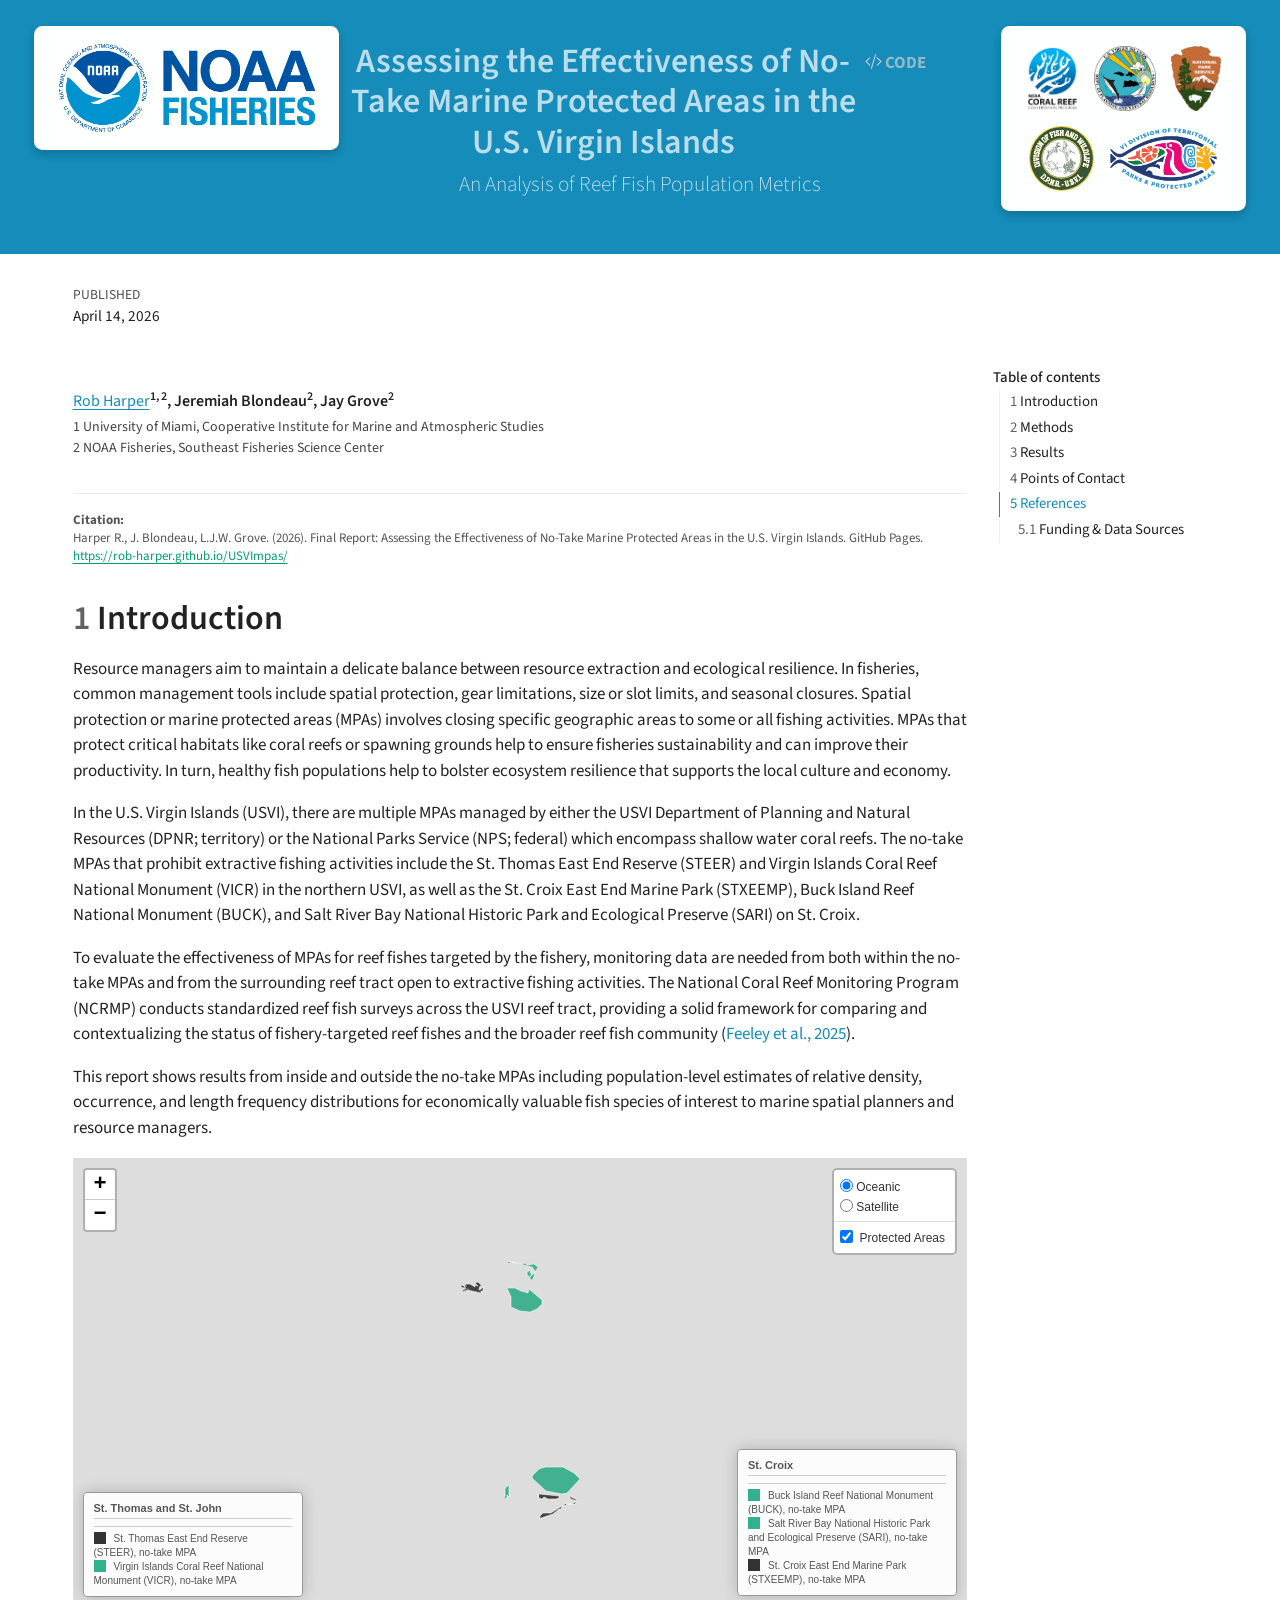
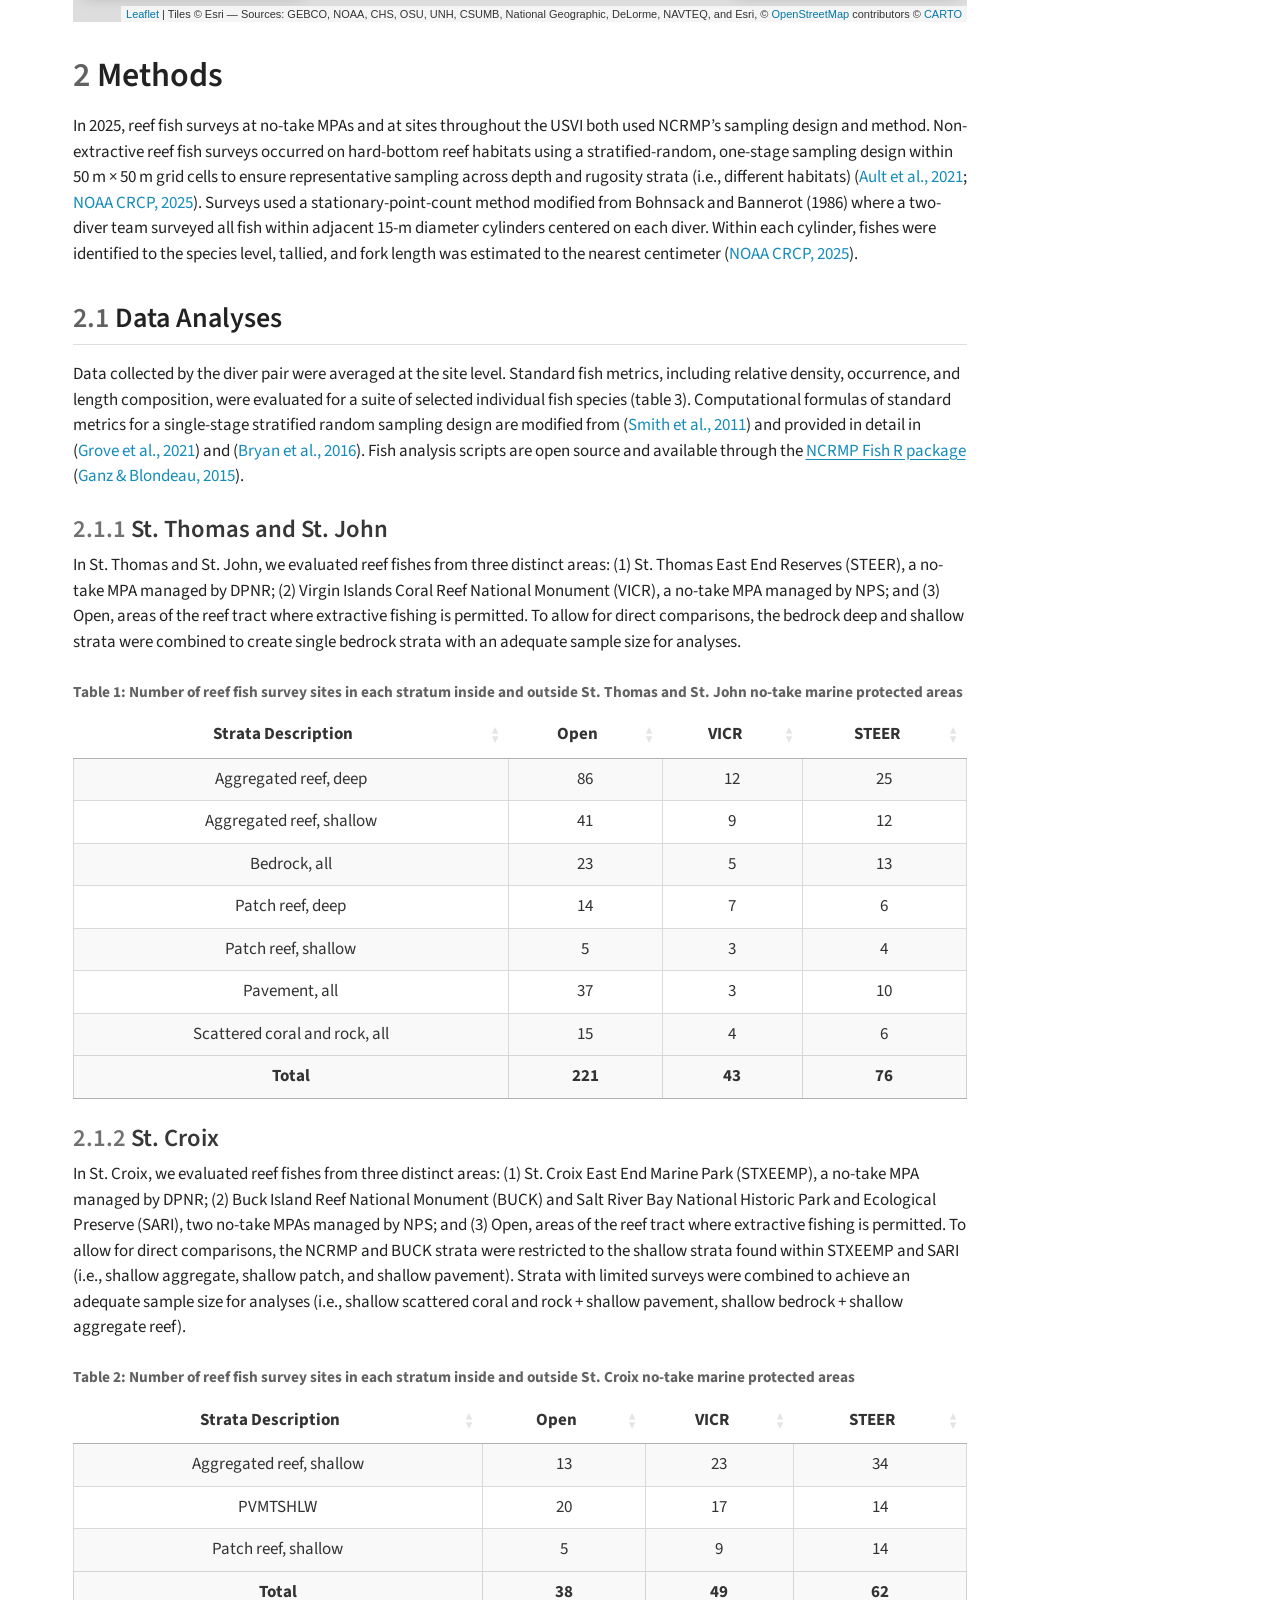
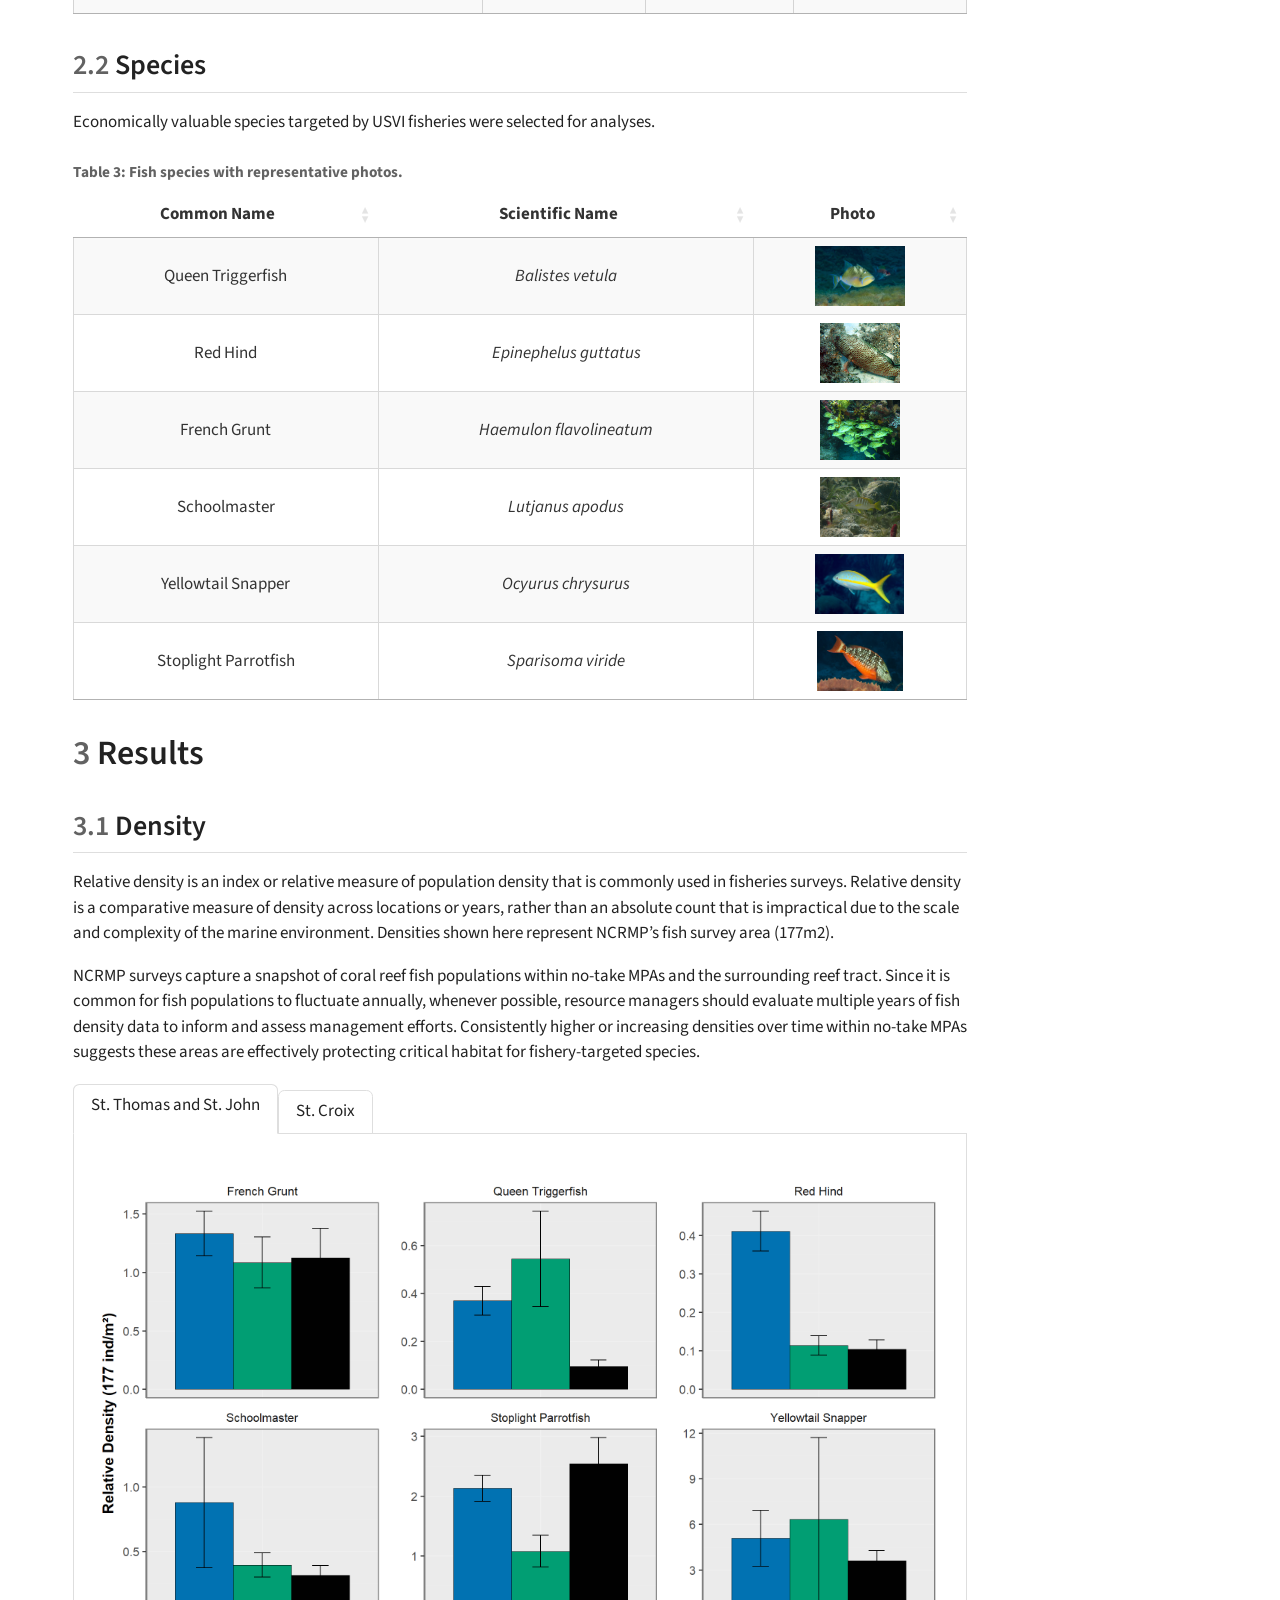
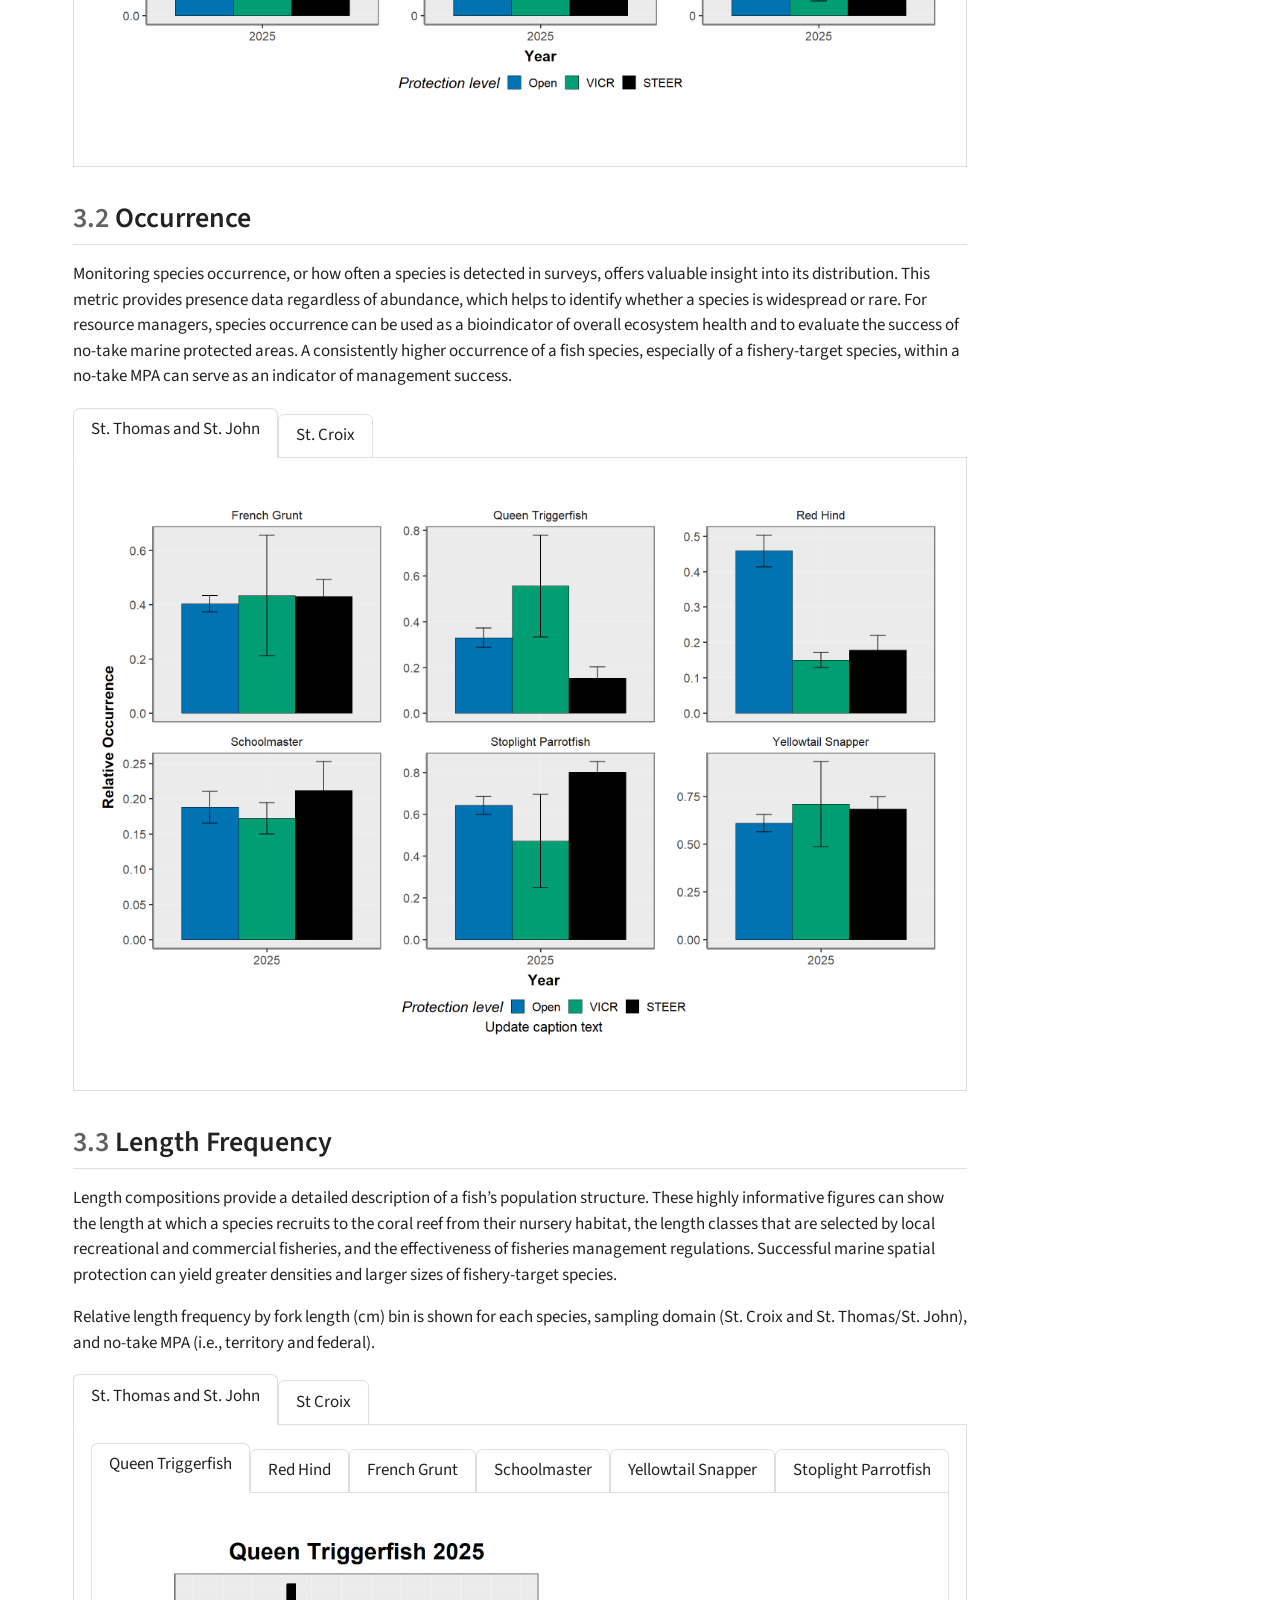
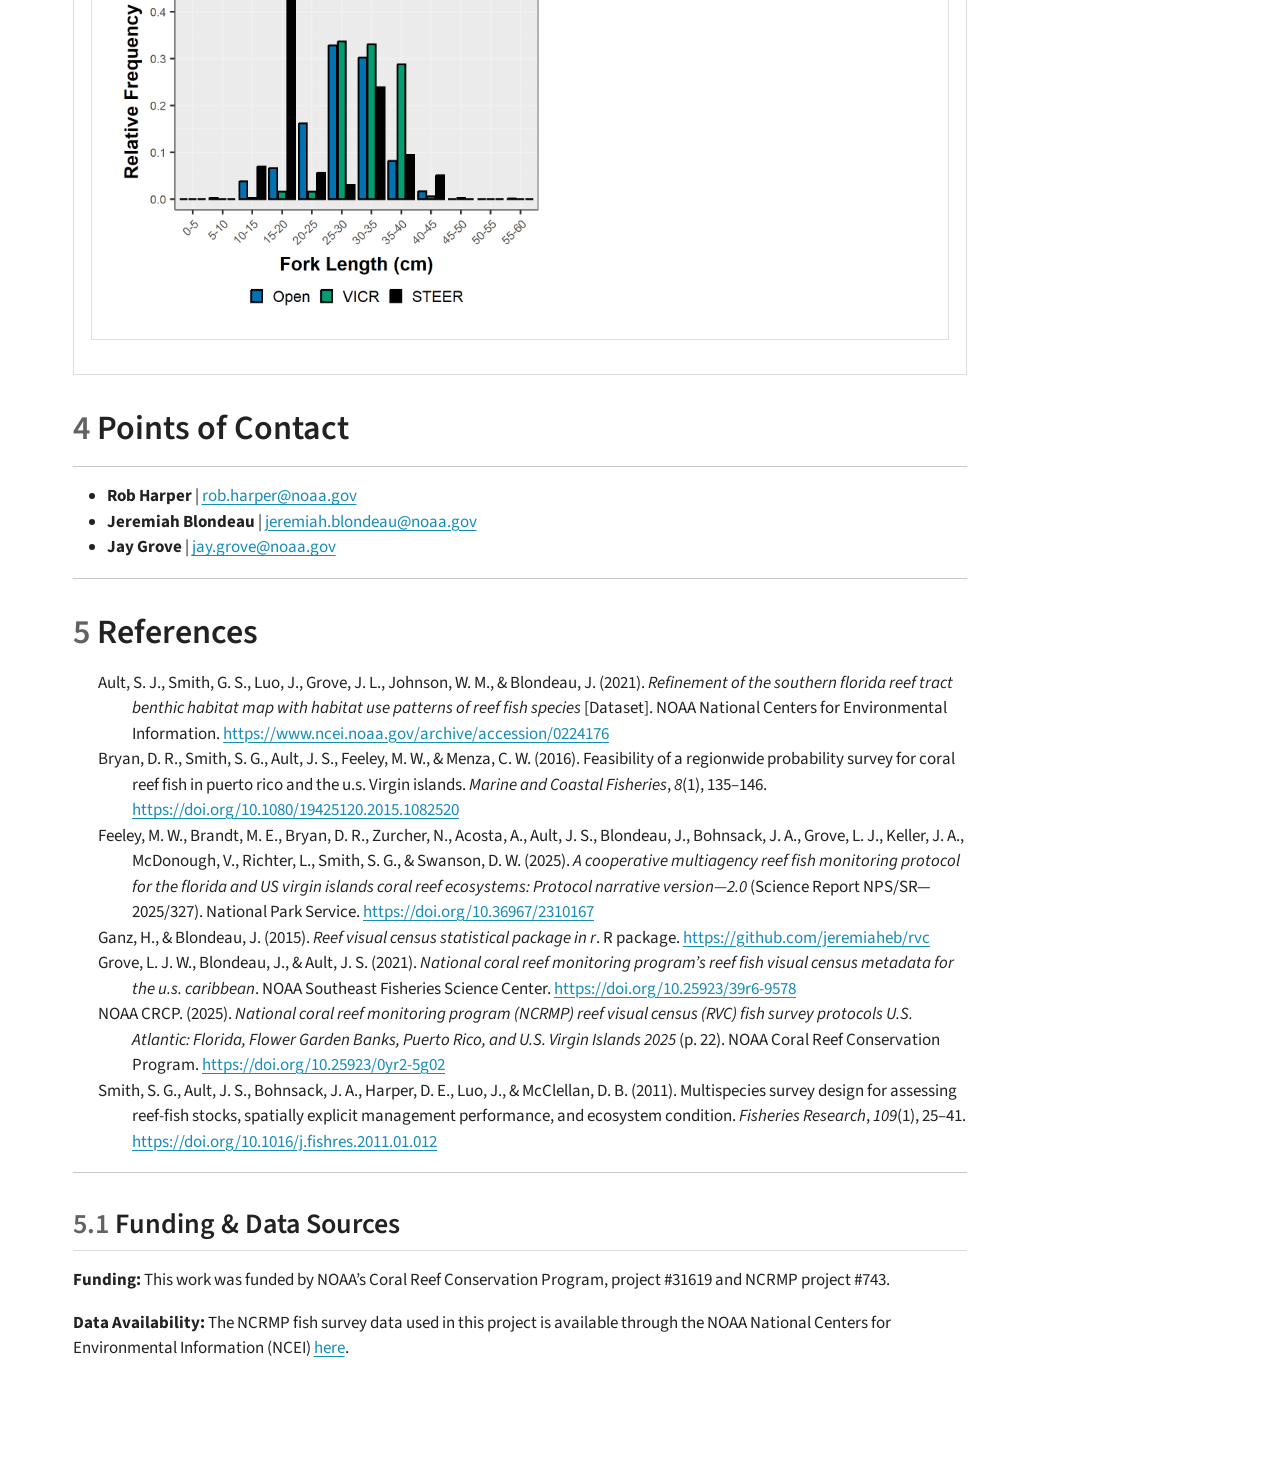
==== commit 9978fd07: "species photos and minor updates" ====
--- a/docs/index.html
+++ b/docs/index.html
@@ -2,11 +2,11 @@
 <html xmlns="http://www.w3.org/1999/xhtml" lang="en" xml:lang="en"><head>
 
 <meta charset="utf-8">
-<meta name="generator" content="quarto-1.7.32">
+<meta name="generator" content="quarto-1.8.25">
 
 <meta name="viewport" content="width=device-width, initial-scale=1.0, user-scalable=yes">
 
-<meta name="dcterms.date" content="2026-04-13">
+<meta name="dcterms.date" content="2026-04-14">
 
 <title>Assessing the Effectiveness of No-Take Marine Protected Areas in the U.S. Virgin Islands</title>
 <style>
@@ -82,33 +82,53 @@
 <script src="index_files/libs/clipboard/clipboard.min.js"></script>
 <script src="index_files/libs/quarto-html/quarto.js" type="module"></script>
 <script src="index_files/libs/quarto-html/tabsets/tabsets.js" type="module"></script>
+<script src="index_files/libs/quarto-html/axe/axe-check.js" type="module"></script>
 <script src="index_files/libs/quarto-html/popper.min.js"></script>
 <script src="index_files/libs/quarto-html/tippy.umd.min.js"></script>
 <script src="index_files/libs/quarto-html/anchor.min.js"></script>
 <link href="index_files/libs/quarto-html/tippy.css" rel="stylesheet">
-<link href="index_files/libs/quarto-html/quarto-syntax-highlighting-37eea08aefeeee20ff55810ff984fec1.css" rel="stylesheet" id="quarto-text-highlighting-styles">
+<link href="index_files/libs/quarto-html/quarto-syntax-highlighting-7b89279ff1a6dce999919e0e67d4d9ec.css" rel="stylesheet" id="quarto-text-highlighting-styles">
 <script src="index_files/libs/bootstrap/bootstrap.min.js"></script>
 <link href="index_files/libs/bootstrap/bootstrap-icons.css" rel="stylesheet">
-<link href="index_files/libs/bootstrap/bootstrap-6b52511c24a4b4358e78ab8b0b52160a.min.css" rel="stylesheet" append-hash="true" id="quarto-bootstrap" data-mode="light">
-<link href="index_files/libs/htmltools-fill-0.5.8.1/fill.css" rel="stylesheet">
+<link href="index_files/libs/bootstrap/bootstrap-74c4a272727deb60117c30ae8951a0db.min.css" rel="stylesheet" append-hash="true" id="quarto-bootstrap" data-mode="light">
+<link href="index_files/libs/htmltools-fill-0.5.9/fill.css" rel="stylesheet">
+
 <script src="index_files/libs/htmlwidgets-1.6.4/htmlwidgets.js"></script>
+
 <script src="index_files/libs/jquery-3.6.0/jquery-3.6.0.min.js"></script>
+
 <link href="index_files/libs/leaflet-1.3.1/leaflet.css" rel="stylesheet">
+
 <script src="index_files/libs/leaflet-1.3.1/leaflet.js"></script>
+
 <link href="index_files/libs/leafletfix-1.0.0/leafletfix.css" rel="stylesheet">
+
 <script src="index_files/libs/proj4-2.6.2/proj4.min.js"></script>
+
 <script src="index_files/libs/Proj4Leaflet-1.0.1/proj4leaflet.js"></script>
+
 <link href="index_files/libs/rstudio_leaflet-1.3.1/rstudio_leaflet.css" rel="stylesheet">
+
 <script src="index_files/libs/leaflet-binding-2.2.3/leaflet.js"></script>
+
 <script src="index_files/libs/leaflet-providers-3.0.0/leaflet-providers.js"></script>
+
 <script src="index_files/libs/leaflet-providers-plugin-2.2.3/leaflet-providers-plugin.js"></script>
+
 <link href="index_files/libs/datatables-css-0.0.0/datatables-crosstalk.css" rel="stylesheet">
-<script src="index_files/libs/datatables-binding-0.33/datatables.js"></script>
+
+<script src="index_files/libs/datatables-binding-0.34.0/datatables.js"></script>
+
 <link href="index_files/libs/dt-core-1.13.6/css/jquery.dataTables.min.css" rel="stylesheet">
+
 <link href="index_files/libs/dt-core-1.13.6/css/jquery.dataTables.extra.css" rel="stylesheet">
+
 <script src="index_files/libs/dt-core-1.13.6/js/jquery.dataTables.min.js"></script>
-<link href="index_files/libs/crosstalk-1.2.1/css/crosstalk.min.css" rel="stylesheet">
-<script src="index_files/libs/crosstalk-1.2.1/js/crosstalk.min.js"></script>
+
+<link href="index_files/libs/crosstalk-1.2.2/css/crosstalk.min.css" rel="stylesheet">
+
+<script src="index_files/libs/crosstalk-1.2.2/js/crosstalk.min.js"></script>
+
 
 
 </head>
@@ -130,7 +150,7 @@
       <div>
       <div class="quarto-title-meta-heading">Published</div>
       <div class="quarto-title-meta-contents">
-        <p class="date">April 13, 2026</p>
+        <p class="date">April 14, 2026</p>
       </div>
     </div>
     
@@ -147,13 +167,12 @@
   <li><a href="#introduction" id="toc-introduction" class="nav-link active" data-scroll-target="#introduction"><span class="header-section-number">1</span> Introduction</a></li>
   <li><a href="#methods" id="toc-methods" class="nav-link" data-scroll-target="#methods"><span class="header-section-number">2</span> Methods</a>
   <ul class="collapse">
-  <li><a href="#survey-design" id="toc-survey-design" class="nav-link" data-scroll-target="#survey-design"><span class="header-section-number">2.1</span> Survey Design</a></li>
-  <li><a href="#data-analyses" id="toc-data-analyses" class="nav-link" data-scroll-target="#data-analyses"><span class="header-section-number">2.2</span> Data Analyses</a>
+  <li><a href="#data-analyses" id="toc-data-analyses" class="nav-link" data-scroll-target="#data-analyses"><span class="header-section-number">2.1</span> Data Analyses</a>
   <ul class="collapse">
-  <li><a href="#st.-thomas-and-st.-john" id="toc-st.-thomas-and-st.-john" class="nav-link" data-scroll-target="#st.-thomas-and-st.-john"><span class="header-section-number">2.2.1</span> St.&nbsp;Thomas and St.&nbsp;John</a></li>
-  <li><a href="#st.-croix" id="toc-st.-croix" class="nav-link" data-scroll-target="#st.-croix"><span class="header-section-number">2.2.2</span> St.&nbsp;Croix</a></li>
+  <li><a href="#st.-thomas-and-st.-john" id="toc-st.-thomas-and-st.-john" class="nav-link" data-scroll-target="#st.-thomas-and-st.-john"><span class="header-section-number">2.1.1</span> St.&nbsp;Thomas and St.&nbsp;John</a></li>
+  <li><a href="#st.-croix" id="toc-st.-croix" class="nav-link" data-scroll-target="#st.-croix"><span class="header-section-number">2.1.2</span> St.&nbsp;Croix</a></li>
   </ul></li>
-  <li><a href="#species" id="toc-species" class="nav-link" data-scroll-target="#species"><span class="header-section-number">2.3</span> Species</a></li>
+  <li><a href="#species" id="toc-species" class="nav-link" data-scroll-target="#species"><span class="header-section-number">2.2</span> Species</a></li>
   </ul></li>
   <li><a href="#results" id="toc-results" class="nav-link" data-scroll-target="#results"><span class="header-section-number">3</span> Results</a>
   <ul class="collapse">
@@ -171,117 +190,230 @@
 </div>
 <main class="content quarto-banner-title-block column-page-left" id="quarto-document-content">
 <style>
+
 /* 1. Force the blue banner to be tall enough for the right logo box */
+
 .quarto-title-banner {
+
   min-height: 250px !important; /* Prevents the box from hanging off the bottom */
+
   display: flex !important;
+
   align-items: center !important; /* Centers the title vertically */
-}
+
+}
+
+
 
 /* 2. Squeeze the title text into the middle so it CANNOT touch the logos */
+
 .quarto-title {
+
   padding-left: 350px !important;  /* Creates a hard barrier away from the NOAA logo */
+
   padding-right: 350px !important; /* Creates a hard barrier away from the right logos */
+
   margin: 0 auto !important;
+
   width: 100% !important;
+
   box-sizing: border-box !important;
+
   text-align: center !important;
-}
+
+}
+
+
 
 .quarto-title .title {
+
   margin: 0 auto !important;
-}
+
+}
+
+
 
 /* 3. Left-side Primary Logo (NOAA) */
+
 .left-logo-container {
+
   position: absolute;
+
   top: 1.5rem;
+
   left: 2rem;
+
   background-color: white;
+
   padding: 1rem 1.4rem;
+
   border-radius: 0.5rem;
+
   box-shadow: 0 4px 10px rgba(0,0,0,0.2);
+
   z-index: 10;
-}
+
+}
+
+
 
 .left-logo-container img {
+
   height: 90px;
+
   width: auto;
-}
+
+}
+
+
 
 /* 4. Right-side Multi-Logo Container */
+
 .logo-container {
+
   position: absolute;
+
   top: 1.5rem;
+
   right: 2rem;
+
   background-color: white;
+
   padding: 1.2rem 1.5rem;
+
   border-radius: 0.5rem;
+
   box-shadow: 0 4px 10px rgba(0,0,0,0.2);
+
   z-index: 10;
+
   display: flex;
+
   flex-direction: column;
+
   gap: 15px;
-}
+
+}
+
+
 
 .logo-row {
+
   display: flex;
+
   justify-content: center;
+
   align-items: center;
+
   gap: 15px;
-}
+
+}
+
+
 
 .logo-row img {
+
   height: 65px;
+
   width: auto;
-}
+
+}
+
+
 
 /* 5. Author and Affiliation Block */
+
 .author-affiliation-block {
+
   margin-top: 1.5rem;
+
   text-align: left;
-}
+
+}
+
+
 
 nav#TOC { font-size: 0.85em; }
+
 </style>
 
+
+
 <div class="left-logo-container">
+
   <img src="noaa_logo.png" alt="NOAA Fisheries">
-</div>
+
+</div>
+
+
 
 <div class="logo-container">
+
   <div class="logo-row">
+
     <img src="CRCP.png" alt="CRCP Logo">
+
     <img src="DPNR-logo.png" alt="DPNR Logo">
+
     <img src="NPS.png" alt="NPS Logo">
+
   </div>
+
   <div class="logo-row">
+
     <img src="USVI_DFW.svg" alt="USVI DFW Logo">
+
     <img src="USVI_parks.png" alt="USVI Parks Logo">
+
   </div>
-</div>
+
+</div>
+
+
 
 <div class="author-affiliation-block">
+
   <p style="font-size:16px; font-weight:600; margin-bottom:0.2rem;">
+
     <a href="https://github.com/rob-harper/USVImpas" target="_blank">Rob Harper</a><sup>1, 2</sup>,
+
     Jeremiah Blondeau<sup>2</sup>,
+
     Jay Grove<sup>2</sup>
+
   </p>
+
   <p style="font-size:14px; color:#444;">
+
     1 University of Miami, Cooperative Institute for Marine and Atmospheric Studies<br>
+
     2 NOAA Fisheries, Southeast Fisheries Science Center
 
+
+
   </p>
-</div>
+
+</div>
+
+
 
 <div style="margin-top: 2rem; padding-top: 1rem; border-top: 1px solid #eee;">
+
   <p style="font-size: 13px; color: #555; line-height: 1.4;">
+
     <strong>Citation:</strong><br>
+
     Harper R., J. Blondeau, L.J.W. Grove. (2026). Final Report: Assessing the Effectiveness of
+
     No-Take Marine Protected Areas in the U.S. Virgin Islands. GitHub Pages.
+
     <a href="https://rob-harper.github.io/USVImpas/" style="color: #009E73;">https://rob-harper.github.io/USVImpas/</a>
+
   </p>
-</div>
+
+</div>
+
+
 
 
 
@@ -332,43 +464,40 @@
 </div>
 <div class="cell">
 <div class="cell-output-display">
-<div class="leaflet html-widget html-fill-item" id="htmlwidget-6ffc5b2435df5ac810be" style="width:100%;height:464px;"></div>
-<script type="application/json" data-for="htmlwidget-6ffc5b2435df5ac810be">{"x":{"options":{"crs":{"crsClass":"L.CRS.EPSG3857","code":null,"proj4def":null,"projectedBounds":null,"options":{}}},"calls":[{"method":"addProviderTiles","args":["Esri.OceanBasemap",null,"Oceanic",{"errorTileUrl":"","noWrap":false,"detectRetina":false}]},{"method":"addProviderTiles","args":["Esri.WorldImagery",null,"Satellite",{"errorTileUrl":"","noWrap":false,"detectRetina":false}]},{"method":"addPolygons","args":[[[[{"lng":[-64.70760205125957,-64.70374515974004,-64.69941215034012,-64.6968002438543,-64.69680013066659,-64.69680013066659,-64.69680013066659,-64.69559748952041,-64.69446031669381,-64.69234212788142,-64.6773092105722,-64.67133231474507,-64.6612660263349,-64.66138671229835,-64.65998496585766,-64.6615760034984,-64.66343539755893,-64.66410545003103,-64.66511025879544,-64.66686244790993,-64.66872277711666,-64.67065545933133,-64.67269328036681,-64.67475904439755,-64.67742277020052,-64.67946498130283,-64.68175485703064,-64.68405185370371,-64.68665078402523,-64.68907240397768,-64.69152654653665,-64.69408795512709,-64.69659062737267,-64.69910840029816,-64.70155384357193,-64.70408427914968,-64.7066124509729,-64.70905139313898,-64.71155800988696,-64.71404504426008,-64.71642776536407,-64.71885946531231,-64.72125466221898,-64.72353259125184,-64.72581107724015,-64.72802593915016,-64.73014707174175,-64.73238678374746,-64.73706274297338,-64.7371052260998,-64.73714768137846,-64.73719012947058,-64.73723256408795,-64.73727499062051,-64.73731740367833,-64.73735980775299,-64.73740219745464,-64.73744457996975,-64.73748694901012,-64.73752930906734,-64.73757165475152,-64.73761399324917,-64.73765631557715,-64.73769863071861,-64.73774093148701,-64.73778322506892,-64.73782550248113,-64.73786777270684,-64.73791002766117,-64.73795227632729,-64.73799450792542,-64.73803673323536,-64.73807894237561,-64.73812114343104,-64.7381633292151,-64.73820550691431,-64.73824767024048,-64.73828982278688,-64.73833196365517,-64.73837409374369,-64.73841621125578,-64.73845831798809,-64.73850041124567,-64.73854249552011,-64.73858456452317,-64.73862662454309,-64.73866867018995,-64.73871070505704,-64.73875272555109,-64.73879473796029,-64.73883673419984,-64.73887872325285,-64.73892069523787,-64.73896265823973,-64.73900460507193,-64.73904654831085,-64.73908846909191,-64.73913038448306,-64.7391722810096,-64.73921417304457,-64.73925604711322,-64.73929791219871,-64.73933976111455,-64.73938160284385,-64.73942342660685,-64.73946524228501,-64.7395070426918,-64.73954883231883,-64.73959060667448,-64.73963237114867,-64.73967411945317,-64.73971585967286,-64.73975758372286,-64.73979929878972,-64.73984099589025,-64.73988268490595,-64.73992435685366,-64.73996602071655,-64.74000766661312,-64.74004930352653,-64.74009092337197,-64.74013253333594,-64.74017412892684,-64.74021571463631,-64.74025728237943,-64.74029884293604,-64.74034038283141,-64.74038191554027,-64.74042343207945,-64.74046493873715,-64.74050642653023,-64.74054790713679,-64.74058936977703,-64.74063082253582,-64.74067225822661,-64.74071368583257,-64.74075509277728,-64.74079649253547,-64.74083787522565,-64.74087924803439,-64.7409206028768,-64.74096194783776,-64.74100327483239,-64.74104459284389,-64.74108589288909,-64.74112718395112,-64.74116845794515,-64.7412097202611,-64.74125096461074,-64.74129219997724,-64.74133341827573,-64.74137462579445,-64.74141581624517,-64.7414569950178,-64.74149815851906,-64.74153931034222,-64.74158044330076,-64.74162156727617,-64.74166267328525,-64.74170376941287,-64.74174484577753,-64.74178591405739,-64.74182696437092,-64.74186800210805,-64.74190902187887,-64.74195003356486,-64.74199102458957,-64.74203200663116,-64.7420729689098,-64.74211392220528,-64.74215485663616,-64.74219578118554,-64.74223668507369,-64.74227758177531,-64.74231845691737,-64.74235932307629,-64.74240017126888,-64.74244100778338,-64.74248182453495,-64.74252263230336,-64.74256342030884,-64.74260419933115,-64.74264495769224,-64.74268570527352,-64.74272643578682,-64.74276715462202,-64.74280785279595,-64.74284854108843,-64.74288921141462,-64.74292986826606,-64.74297050984615,-64.74301113884981,-64.74305173551413,-64.74357939603055,-64.74362009959438,-64.74366077890372,-64.74370144743327,-64.7437420979965,-64.74378273777995,-64.74382335510552,-64.74386396254963,-64.74390455023079,-64.74394512803049,-64.74398568247399,-64.74402622973098,-64.74406675722501,-64.74410727214264,-64.74414776729735,-64.74418824987562,-64.74422871358928,-64.74426916652315,-64.74430959879578,-64.74435002298355,-64.7443904211202,-64.74443081117199,-64.74447118146087,-64.74451153917332,-64.74455187802117,-64.74459220429259,-64.74463250900445,-64.7446728038348,-64.74471307800394,-64.74475334139331,-64.74479358412138,-64.74483381427308,-64.7448740228652,-64.74491422247416,-64.74495439962524,-64.74499456599655,-64.74503471080827,-64.74507484484022,-64.74511495821091,-64.74515505900521,-64.74519513913823,-64.74523520849148,-64.74527525628517,-64.74531529329907,-64.74535530516013,-64.74539530893638,-64.74543529025472,-64.7454752607933,-64.74551520977228,-64.74555514617487,-64.74559506281452,-64.74563496508112,-64.74567484758479,-64.74571471930868,-64.74575456677806,-64.74579440436595,-64.74583421859766,-64.74587402204959,-64.74591380484026,-64.7459535741562,-64.74599332191258,-64.74603305888917,-64.74607277250956,-64.74611247445188,-64.74615215393628,-64.74619182353922,-64.74623146798935,-64.746271102558,-64.74631071377046,-64.74635031330482,-64.74638989038128,-64.74642945757628,-64.74646899961844,-64.74650853088086,-64.74654803968536,-64.74658753591345,-64.74662700968366,-64.74666647087747,-64.7467059096134,-64.74674533667121,-64.74678474037283,-64.74682413239637,-64.74686350375863,-64.74690285895123,-64.74694219258426,-64.74698151453919,-64.74702081403623,-64.7470601018552,-64.74709936362301,-64.74713861461102,-64.74717784314116,-64.74721706089151,-64.74725625079411,-64.74729543081523,-64.74733458837846,-64.74737373336529,-64.74741285409759,-64.74745196225349,-64.7474910479515,-64.74753012197141,-64.74756916814354,-64.74760820623084,-64.74764721916532,-64.74768621862506,-64.74772519562694,-64.74776416095069,-64.74780309932501,-64.74736038979006,-64.74596335680965,-64.74657697621728,-64.74655004203012,-64.75589058062396,-64.74114752989399,-64.73524154078719,-64.73291188945522,-64.71718335631584,-64.70760205125957],"lat":[18.29857247985771,18.29662539764466,18.29662552046227,18.29662554604926,18.30817724487499,18.30817737791852,18.30817740947374,18.30771841379804,18.30761223621732,18.307522703575,18.29301760234777,18.28820809343321,18.27985105659519,18.2786139911998,18.26854543739813,18.26667484093058,18.26468195140487,18.26402150905749,18.26303110484934,18.26145524564248,18.25993070540537,18.25849068766142,18.25711457863865,18.25585450857052,18.25439622441396,18.25337666734771,18.25235854947905,18.25146179680271,18.25058152104724,18.2498798462131,18.24929033164716,18.24880095184567,18.24844342302116,18.24820138194701,18.24807769138603,18.24806440033803,18.24816747311792,18.24837785005486,18.24870906319619,18.24915514418302,18.24969529365765,18.25036425692115,18.2511442533902,18.25200315821414,18.25298307313898,18.25405900598751,18.25521192649944,18.2565604128149,18.2589535544301,18.25896583032667,18.25897815228899,18.25899049728372,18.2590028874911,18.25901530073087,18.25902776003632,18.25904024237417,18.25905277077774,18.25906532050747,18.25907791630292,18.25909053513073,18.25910319917107,18.25911588539071,18.25912861852903,18.25914137555282,18.2591541743768,18.25916700049852,18.25917986671425,18.25919275852154,18.25920569554134,18.25921865644651,18.25923166256417,18.25924468915488,18.2592577635173,18.25927086176507,18.25928400351912,18.25929716574619,18.25931037574491,18.25932360706975,18.25933688531314,18.25935018658878,18.25936353051755,18.2593768991847,18.25939031221119,18.2594037491229,18.25941722954085,18.25943073555025,18.25944428335965,18.25945785590736,18.25947147281435,18.25948511360657,18.25949879619877,18.25951250438236,18.25952625692517,18.25954003250011,18.25955385243425,18.25956769540047,18.25958158187284,18.2595954939365,18.25960944950628,18.25962342725503,18.25963745021601,18.25965149620908,18.25966558656126,18.25967970165167,18.25969385768882,18.25970803846423,18.2597222635987,18.25973651261828,18.25975080599689,18.25976512070138,18.25977948147111,18.25979386441973,18.25980829087431,18.25982274292011,18.25983723591258,18.25985175449626,18.25986631658589,18.25988090170745,18.25989553033489,18.25991018370045,18.25992487971878,18.25993959791597,18.25995436303133,18.25996914861934,18.25998397941939,18.25999883239822,18.26001373058903,18.26002865095865,18.26004361398098,18.2600586034475,18.26007363471361,18.26008869071775,18.26010378766842,18.26011891106321,18.26013407455144,18.26014926277765,18.26016449450958,18.26017974927329,18.26019505010196,18.26021036969701,18.26022573876931,18.26024112575489,18.26025655880536,18.26027201232837,18.26028751276931,18.26030303368276,18.26031859980798,18.26033418981802,18.26034982077442,18.26036547305637,18.26038117481544,18.26039689448774,18.26041266107792,18.26042844984669,18.26044428041482,18.2604601348677,18.26047603282612,18.26049195381619,18.26050791745864,18.2605239058389,18.26053993687156,18.26055598837658,18.26057208509324,18.26058820484149,18.26060436809516,18.26062055352734,18.26063678417108,18.26065303614026,18.26066932990867,18.26068564841474,18.26070201042623,18.26071839461616,18.26073482145836,18.26075127389129,18.26076776556421,18.26078428112168,18.26080084189059,18.26081742313178,18.26083404787826,18.26085069565618,18.26086738693939,18.26088409954789,18.26090085651472,18.26091763651297,18.2609344591634,18.26095130399213,18.26096819317916,18.26098510283835,18.26100205685579,18.26101903219847,18.26103605275246,18.26105309548474,18.26107017660368,18.26129234701545,18.26130949806291,18.26132669005622,18.26134390508084,18.26136116531663,18.26137844602444,18.26139577109035,18.26141311833444,18.26143050908355,18.26144792030466,18.26146537588381,18.26148285534723,18.26150037575638,18.2615179200498,18.2615355069951,18.26155311611851,18.2615707687468,18.26158844440626,18.26160616101139,18.26162390235377,18.261641686348,18.26165948910796,18.26167733878504,18.2616952097871,18.26171312514703,18.26173106012575,18.26174904116852,18.26176704012389,18.26178508514326,18.26180315148756,18.26182126218966,18.26183939251051,18.26185756718917,18.26187576319266,18.26189400270089,18.26191226524012,18.26193056872479,18.26194889524049,18.26196726526079,18.26198565575287,18.26200408974955,18.26202254592415,18.26204104475025,18.2620595657542,18.26207813026278,18.26209671524301,18.2621153445809,18.26213399524351,18.26215268685148,18.26217140149029,18.26219016048671,18.26220893910168,18.26222776122118,18.26224660551841,18.26226549332012,18.26228440159342,18.26230335251812,18.26232232391437,18.26234134052122,18.26236037759959,18.26237945732932,18.2623985575306,18.26241770294239,18.26243686797265,18.26245607736033,18.26247530636642,18.2624945780238,18.26251387185877,18.26253320919808,18.26255256786192,18.26257196661778,18.26259139011043,18.2626108554012,18.26263034031032,18.26264987042983,18.2626694193146,18.26268901170357,18.26270862541703,18.26272828263465,18.26274795861752,18.26276767895763,18.26278742147523,18.26280720237856,18.26282700801854,18.26284685630961,18.26286672421891,18.26288663648535,18.2629065666639,18.26292654205266,18.26294653876574,18.26296657642369,18.26298663369981,18.26300673618609,18.26302685829054,18.26304702304593,18.26306720912557,18.26308743870917,18.26310768705789,18.26312797720439,18.26314829038127,18.26316864450288,18.26318902080177,18.26320943804535,18.2632298757601,18.26325035783176,18.26327085781534,18.26329139959665,18.26872952975508,18.28588928750503,18.29107030845985,18.29196284177077,18.31134695583497,18.31134710337411,18.31134684582018,18.31134669401689,18.30340890842976,18.29857247985771]}],[{"lng":[-64.69083318996944,-64.69072637938385,-64.69070349120872,-64.6906806030336,-64.69066534335188,-64.69059667792818,-64.69055853096964,-64.69056616036134,-64.69058141914476,-64.6906195670016,-64.69080267330094,-64.69084844875286,-64.69094763174338,-64.69102392655877,-64.69106207441563,-64.69116888589953,-64.69122992103321,-64.69124517981662,-64.69124517981662,-64.69127569738346,-64.69126043860005,-64.69127569738346,-64.69126043860005,-64.69130621405198,-64.69132910312541,-64.69133673341543,-64.69130621405198,-64.69129858555858,-64.69132147283538,-64.69135962069224,-64.69142065762254,-64.69151983971474,-64.69158850424012,-64.69184027596312,-64.69221411885175,-64.69229804126222,-64.69267188504918,-64.69271003290602,-64.69282447467997,-64.69291602648215,-64.69296180462902,-64.69302283886438,-64.69307624550466,-64.69315253942172,-64.69321357365709,-64.69328223997908,-64.69330512905252,-64.69332801543101,-64.69340431114473,-64.69356452926891,-64.69368659953624,-64.69368659953624,-64.69367134075281,-64.69367134075281,-64.69376289435164,-64.69376289435164,-64.6937171188997,-64.69367133985452,-64.69367133985452,-64.69365608286772,-64.69357215686398,-64.69353401080375,-64.693511120832,-64.69347297477178,-64.69343482781323,-64.69340430844979,-64.69336616238955,-64.69321357365709,-64.69309150249144,-64.69304572614118,-64.69291602378719,-64.69285498955185,-64.69277106534474,-64.69274817627131,-64.69268714203598,-64.69263373539567,-64.69257269936371,-64.69251929452007,-64.69248877695324,-64.6922980394656,-64.69211493316628,-64.69198523350724,-64.69173346088594,-64.69163427969204,-64.69152746820814,-64.6914435422044,-64.69131384254537,-64.69118414108969,-64.69116888410292,-64.6911765125963,-64.69119177137971,-64.69122228894655,-64.6912756937902,-64.6912833240802,-64.6912833240802,-64.69124517712166,-64.6911917704814,-64.69113073534774,-64.69102392296551,-64.69083318637618,-64.69058141375487,-64.69051275102613,-64.6904135671373,-64.69032964382851,-64.69025334901312,-64.69019231298113,-64.69014653573257,-64.69014653573257,-64.69015416602258,-64.69020757176453,-64.69026860779653,-64.6904135671373,-64.69053563650631,-64.69061193222001,-64.69065770767195,-64.69067296735369,-64.69071874280561,-64.69081792579613,-64.69091710878666,-64.69099340450036,-64.69110021418764,-64.69127569289186,-64.69148931765633,-64.69160375853195,-64.69171057091418,-64.69184027147153,-64.69189367721349,-64.69198523171062,-64.69210730018132,-64.69219122528672,-64.69227515039216,-64.69235144430922,-64.69244299790803,-64.69260321693054,-64.69267188145591,-64.69277106354814,-64.69312964765334,-64.69323646003556,-64.69328223638583,-64.69332801273607,-64.69332801273607,-64.69337378998462,-64.69338141847803,-64.69341956543657,-64.69342719572657,-64.69340430665314,-64.69342719572657,-64.69342719572657,-64.69341193694316,-64.69337378908631,-64.6933509009112,-64.69331275395265,-64.69329749516925,-64.69327460609578,-64.69320594067212,-64.69307624011475,-64.69305335283794,-64.69306098043303,-64.69305335283794,-64.69301520498109,-64.69296942773252,-64.69293128077398,-64.69278632053489,-64.69270239632779,-64.69257269666878,-64.69248114127333,-64.69243536671969,-64.69233618462749,-64.69228277708891,-64.69217596650331,-64.69183264118152,-64.69174108848102,-64.69153509310827,-64.69133672802555,-64.69124517442673,-64.69116125021962,-64.6910620672291,-64.69099340180541,-64.69082555518784,-64.69074163008243,-64.69059667074166,-64.69046697198092,-64.6902686059999,-64.69023808663644,-64.69010838787572,-64.68997868642005,-64.68987950432785,-64.68969639802853,-64.68952651582852,-64.68938918587946,-64.68915267383819,-64.68912215537304,-64.68910689658964,-64.68904586055766,-64.68903823206426,-64.68894667936375,-64.68886275425835,-64.68880171912467,-64.68872542520761,-64.68868727824906,-64.68866438917561,-64.68863387250711,-64.68859572465026,-64.6885652061851,-64.68850417105143,-64.68848891316632,-64.68846602319458,-64.68841261924926,-64.68839735956753,-64.68838209988579,-64.6883744704941,-64.68841261835094,-64.68843550562775,-64.68845076441117,-64.68848128107969,-64.68853468861828,-64.68858809525854,-64.68869490674246,-64.68886275425835,-64.6889085306086,-64.68897719513396,-64.68900771359912,-64.68902297238253,-64.68915267114325,-64.68934340863089,-64.68950362675507,-64.68994613327078,-64.69011398168499,-64.69027419891084,-64.69043441883166,-64.69057174878074,-64.69077011386345,-64.69112106678033,-64.69119736249405,-64.69129654548456,-64.69131943186306,-64.69135757971992,-64.69140335607015,-64.69141861485357,-64.6914415030287,-64.69134232003819,-64.69128891429624,-64.69119736069742,-64.69110580799692,-64.69107529043008,-64.69103714167493,-64.69099899471638,-64.69079300024195,-64.69074722299338,-64.69073196510827,-64.69070144664313,-64.69069381725141,-64.69071670632486,-64.69074722299338,-64.690861663869,-64.6909074429142,-64.69104477196495,-64.69125839493276,-64.69150253726404,-64.69158646236949,-64.69174668318861,-64.69187638015269,-64.69218918611104,-64.69234940603185,-64.69247910838583,-64.69252488383778,-64.69258851689924,-64.69250962505434,-64.69246384870409,-64.69246384870409,-64.69248673687923,-64.69252488473609,-64.69256785474938,-64.69264124710809,-64.69274314390908,-64.69283006130271,-64.69285294947785,-64.69296739035346,-64.69310582792528,-64.69327256961503,-64.69346330440774,-64.69348619258287,-64.69355821950235,-64.69363451521606,-64.69372606791656,-64.69375658458507,-64.69377947365852,-64.69380999212366,-64.69380236093532,-64.69374132669998,-64.69373369640995,-64.69371843762653,-64.69366503188458,-64.69363451341944,-64.69363451341944,-64.69366503188458,-64.69361925463602,-64.69362688402771,-64.69362688402771,-64.69361925463602,-64.69358110767747,-64.69354296071893,-64.69345903561351,-64.69335222412961,-64.69328355960424,-64.69320726478882,-64.6930088997061,-64.69295549216751,-64.69294786367414,-64.69295549216751,-64.69296312245754,-64.69300889880779,-64.69300889880779,-64.69299363912606,-64.69296312245754,-64.69294023338411,-64.69289445523724,-64.69281483575696,-64.69270039308472,-64.69254017585885,-64.69244862226003,-64.69240284501147,-64.69235706955953,-64.69231892170269,-64.69228840323754,-64.69226551416409,-64.69221973871217,-64.69218159175362,-64.6919832266709,-64.69183826643182,-64.69167041801761,-64.6915864938105,-64.69146442264486,-64.69139575901779,-64.69140338661288,-64.69149494200832,-64.69152545777851,-64.69157886352049,-64.69169330529442,-64.69183063614179,-64.69191455945058,-64.6920290003262,-64.69210529514159,-64.69228077115088,-64.69233417868946,-64.69238758443142,-64.69245624895679,-64.69247150863853,-64.69255543194733,-64.69259357980417,-64.69260120829757,-64.69262409737101,-64.69264698554613,-64.69267750221465,-64.69266224432955,-64.69266224432955,-64.69268513250468,-64.69271564917319,-64.69274616763833,-64.69275379703005,-64.69271564917319,-64.69270802067979,-64.69272328036152,-64.69276142552343,-64.69277668520516,-64.69276905581346,-64.69279194398858,-64.69279194398858,-64.6927995733803,-64.69277668520516,-64.69272328036152,-64.69267750221465,-64.69263935525611,-64.69257069073073,-64.69253254197555,-64.69250965469875,-64.69243335988337,-64.69241047170824,-64.69234943657457,-64.69226551236746,-64.69225025358405,-64.69227314086086,-64.69226551236746,-64.69218158816037,-64.69205188760301,-64.69202136913786,-64.69200611215108,-64.69199085246936,-64.69197559278763,-64.69190692826226,-64.69185352252029,-64.69183063344684,-64.69179248738662,-64.69165515743757,-64.69154071476531,-64.69149493841506,-64.69146441994992,-64.69142627209307,-64.69141101420796,-64.69138812693116,-64.69136523785771,-64.69128894394065,-64.69124316579375,-64.6911821306601,-64.6911058358447,-64.69107531917618,-64.69104480071101,-64.69102954282592,-64.69103717221763,-64.69099902525909,-64.6910066537525,-64.6910219125359,-64.6910219125359,-64.6910219125359,-64.69096850679395,-64.69092272954538,-64.69089984226858,-64.69087695319514,-64.69086169351341,-64.69082354655487,-64.69080065837973,-64.69073199475268,-64.69070910567925,-64.69064044115389,-64.69064044115389,-64.69068621750412,-64.69068621750412,-64.69067858811241,-64.69055651784508,-64.69054888755507,-64.69055651784508,-64.69058703451361,-64.69062518237045,-64.69069384689583,-64.69070910567925,-64.69073199475268,-64.69080066017638,-64.69083880803322,-64.69083880803322,-64.69080828956808,-64.6907472535361,-64.69064807054558,-64.69048022572464,-64.69035052337065,-64.69018267585477,-64.69011400953275,-64.69006060558743,-64.6898698689981,-64.68974779783245,-64.6896867626988,-64.68960283759338,-64.68954180335803,-64.68950365639948,-64.68946550854263,-64.6894502497592,-64.68944262036752,-64.68939684222063,-64.68925188467649,-64.68919847623958,-64.68914507229428,-64.68892381813811,-64.68884752422102,-64.68880174697246,-64.68871782366367,-64.68865678853,-64.68854997614777,-64.68852708707433,-64.68851945858094,-64.68848894011579,-64.68845079225895,-64.68842027469211,-64.68837449834186,-64.68835161106504,-64.68832109170158,-64.68829057503307,-64.68830583381649,-64.68826768595963,-64.6882295390011,-64.68809220815372,-64.68806932087692,-64.68799302695983,-64.687962509393,-64.68793962031955,-64.68794724971127,-64.68791673394107,-64.6878785851859,-64.68785569611246,-64.68777940219537,-64.68773362584513,-64.68769547888658,-64.68765733102974,-64.68766496131975,-64.6877031082783,-64.68771073677169,-64.68764207224631,-64.68761918586783,-64.68764970163804,-64.68764207314463,-64.68764970163804,-64.68764207314463,-64.68758103801098,-64.68758103801098,-64.6876344428546,-64.6876344428546,-64.68758866650435,-64.6876039270844,-64.68757340772095,-64.68750474409389,-64.68742081898847,-64.68740556110338,-64.68736741414483,-64.68713090120524,-64.68710801303013,-64.68702408972133,-64.68698594186448,-64.68694016461592,-64.68687912948225,-64.68674942982322,-64.68658921259734,-64.6864900287085,-64.68623825788383,-64.68617722185184,-64.68610092793477,-64.68580337896321,-64.68563838898824,-64.68550736700911,-64.68539138911603,-64.68536087154921,-64.68529983641554,-64.68523880038357,-64.68518539464159,-64.68512435950794,-64.68507095286766,-64.68506332347596,-64.68506332347596,-64.68505569408424,-64.68502517651741,-64.68500228744396,-64.68497939926885,-64.68494125410695,-64.68489547506175,-64.68486495749491,-64.68484207021811,-64.68481155085465,-64.68452926156482,-64.68428512103016,-64.68417830774962,-64.68404097780056,-64.68397231327519,-64.68375105911903,-64.68366713491193,-64.68359084099484,-64.68352980496286,-64.6834763983226,-64.68337721533207,-64.68322462749791,-64.68317122085763,-64.68291182064125,-64.68291181974294,-64.68294996670149,-64.68298048336999,-64.68295759609317,-64.68294233641146,-64.68295759519486,-64.68298048336999,-64.68294996670149,-64.68295759519486,-64.68295759519486,-64.68292707762804,-64.68296522458658,-64.6829728548766,-64.68291181974294,-64.68291944733801,-64.68294996580316,-64.68295759519486,-64.68293470612142,-64.68296522458658,-64.6829728548766,-64.68291944733801,-64.68285841130604,-64.6828202643475,-64.68278974857729,-64.68272871254531,-64.68272108135696,-64.68272871254531,-64.68272108135696,-64.68257612111789,-64.68252271627425,-64.68250745928746,-64.68248456841739,-64.68242353328371,-64.6824006451086,-64.68237775603517,-64.68235487055499,-64.68233960907662,-64.6823167209015,-64.6823090924081,-64.68227857304463,-64.68224805637612,-64.68217176245905,-64.68215650367564,-64.68214124309559,-64.68216413216902,-64.68216413216902,-64.68214887518224,-64.68211835581877,-64.68208020796192,-64.68205732158341,-64.6820420619017,-64.68200391404484,-64.6819810258697,-64.68194287891117,-64.68191236314098,-64.68187421438581,-64.68185895470405,-64.68183606742727,-64.68181317835382,-64.68175214322017,-64.681721624755,-64.6817063668699,-64.6817063668699,-64.68169110718819,-64.68167584930308,-64.68167584930308,-64.68165296202628,-64.68163770144623,-64.68163770144623,-64.68163007295284,-64.68163770144623,-64.68161481416941,-64.68159192419768,-64.68154614784741,-64.6815308899623,-64.68154614784741,-64.68156903692085,-64.68159192419768,-64.68151276824808,-64.68150983974026,-64.68150668395867,-64.68150330180161,-64.68149970225228,-64.68149588081907,-64.68149184918008,-64.6814876082336,-64.68148316516621,-64.68147852267283,-64.68147368883828,-64.68146866635753,-64.68146346241708,-64.68145808330517,-64.68145253530996,-64.68144682292306,-64.68144095422933,-64.68143493461861,-64.68142877397239,-64.68142247498561,-64.68141604843808,-64.68140949971965,-64.6814028369152,-64.68139606810954,-64.68135062683088,-64.68134297498128,-64.68133513538379,-64.68132711881822,-64.6813189369626,-64.68131059430856,-64.68130210163586,-64.68129347062262,-64.6812847129469,-64.68127583130371,-64.68126684096434,-64.68125775091197,-64.6812485719264,-64.68123931388907,-64.68122998578316,-64.6812206010834,-64.68121116787461,-64.68120169783487,-64.68119220264231,-64.68118269128009,-64.68117317452797,-64.68116366406406,-64.68115417066812,-64.68101030188211,-64.6807731637151,-64.68080077792693,-64.68076469709357,-64.68069907875531,-64.68046406061237,-64.6806889215044,-64.68070656172164,-64.68075290670545,-64.68101132775817,-64.68109565980042,-64.68164675017609,-64.68166370587707,-64.68150680523122,-64.68274331466026,-64.68382299351202,-64.68382028149819,-64.68554019504285,-64.68574167548297,-64.6883403408015,-64.68852887202681,-64.69265360612977,-64.6926883619481,-64.69615590296227,-64.69693718662947,-64.69855769440143,-64.69867297610017,-64.69798215996859,-64.69782283297315,-64.6979713289812,-64.69797904550948,-64.69785963335707,-64.69783336482153,-64.70018210804824,-64.7008115737375,-64.70131617809383,-64.70129640437781,-64.70144355920114,-64.70157377718809,-64.70157802891433,-64.70169847323098,-64.701696880518,-64.70185079157056,-64.70192066432999,-64.70216746836947,-64.70245602610336,-64.7025034068447,-64.70245554460637,-64.70234904663448,-64.70221171758374,-64.70212779158,-64.70197825622118,-64.70190900868919,-64.70183271117885,-64.70177930633521,-64.7017640484501,-64.70172590059325,-64.70168775363472,-64.70166486456125,-64.7015885715425,-64.70151990611882,-64.70138257527144,-64.70129102257094,-64.70123761593067,-64.70120709926215,-64.70116132201359,-64.70110791627162,-64.70106976841477,-64.70103162325286,-64.70100110299109,-64.70087903362207,-64.70083325637351,-64.70080273790836,-64.70067303824933,-64.700665407061,-64.70060437192731,-64.70055096708369,-64.70044415380315,-64.70035260200096,-64.70030682295577,-64.70025341901044,-64.7002152711536,-64.70013897723651,-64.70006268242111,-64.6999711288223,-64.69987194583179,-64.69978802252299,-64.69960491622368,-64.69949047355144,-64.69942943841777,-64.69941417963435,-64.69936840238579,-64.69932262693385,-64.69923870182843,-64.69920818426161,-64.69921581365331,-64.69929210667209,-64.69928447907699,-64.69930736635381,-64.69936840148748,-64.69947521386969,-64.69955150868509,-64.69958965474532,-64.69962780260218,-64.69964306138559,-64.699719356201,-64.69980327950978,-64.69984905675832,-64.6998948340069,-64.69994823885055,-64.70003979155103,-64.70012371575815,-64.70018475089181,-64.70025341811213,-64.70030682295577,-64.70034496991431,-64.70041363533798,-64.70042889501973,-64.70043652441143,-64.70042126472971,-64.70027630538894,-64.69991772128371,-64.69978039043633,-64.69971935440435,-64.69971172591097,-64.69968883773583,-64.69971935440435,-64.69969646443261,-64.69965069077729,-64.69962017051553,-64.69961254292046,-64.69958965474532,-64.69955150688847,-64.69952098842333,-64.69959728413703,-64.69951335992992,-64.69949047085647,-64.69948284146479,-64.69946758268136,-64.69948284146479,-64.69953624810505,-64.69955150688847,-64.69955150688847,-64.69950572963991,-64.69950572963991,-64.69949046995816,-64.69949046995816,-64.6995133590316,-64.69950572963991,-64.69948284146479,-64.69949809934988,-64.69945232389794,-64.69942943482451,-64.6994141760411,-64.69940654664937,-64.69936839879252,-64.69933025183398,-64.69928447458543,-64.69926921759864,-64.69926158551198,-64.69920818156665,-64.69926921759864,-64.69928447458543,-64.69928447458543,-64.69925395791691,-64.69919292188493,-64.69912425556292,-64.69911662796785,-64.69913951524465,-64.69908610950269,-64.69907847921269,-64.69899455770052,-64.69892589137851,-64.6989182619868,-64.69892589137851,-64.69895640984367,-64.69894115016194,-64.6989106334934,-64.69889537470999,-64.69891826288513,-64.6989106334934,-64.69890300500002,-64.69884196627309,-64.698826708388,-64.698826708388,-64.69884959746143,-64.69883434047466,-64.69879619261779,-64.69874278687584,-64.69869700962728,-64.69867412145214,-64.69861308542016,-64.69852916121306,-64.69846812518108,-64.69834605581208,-64.69801798927368,-64.69776621755068,-64.69763651699334,-64.69749155855088,-64.69738474706696,-64.69728556317814,-64.69713297444565,-64.69707956690706,-64.69690409089777,-64.69664468978308,-64.69653024980578,-64.69645395409208,-64.69626321750275,-64.69601907606977,-64.69589700490413,-64.69566811955961,-64.69527902058252,-64.69513406034343,-64.69500436068439,-64.69495095314581,-64.6948670289387,-64.6948517701553,-64.69487465922873,-64.6948670289387,-64.69482125348678,-64.6947525880631,-64.69472969988796,-64.69471444110455,-64.69465340597087,-64.69455422298036,-64.69453133480523,-64.69453133570354,-64.69455422387867,-64.69455422387867,-64.69454659448697,-64.69453133570354,-64.69443978210472,-64.69433297062082,-64.69411171736297,-64.69396675622556,-64.69381416839141,-64.69366920994896,-64.69345558518449,-64.69331825523544,-64.69292152147675,-64.69244086890082,-64.69228827927004,-64.6921585805093,-64.69202887905364,-64.69192394235372,-64.69171820659409,-64.69158087664503,-64.69150458272794,-64.69145117608768,-64.69136725188059,-64.69124241839543,-64.69115362801445,-64.69109259198245,-64.69095223111763,-64.69083318996944],"lat":[18.35628836172909,18.35624258616477,18.35621588253881,18.35614721788005,18.3561319596317,18.35610716412264,18.35601179491051,18.35589163181096,18.35583059701386,18.35577337506022,18.35562078706998,18.35556356504684,18.35548154825841,18.35537664395892,18.3553423118924,18.35518590723293,18.35504285518966,18.35502950413703,18.35485021250498,18.354569829639,18.35449353512901,18.35438672463414,18.3542837261185,18.35422459720273,18.35419408036492,18.35416928287234,18.35411015732785,18.3540701005401,18.35405293480415,18.35404339828342,18.35403958282238,18.35403195531049,18.3539976212714,18.35397091815089,18.35388317954089,18.35388127223493,18.35383167971429,18.35382023587471,18.3538145139546,18.35376873688193,18.35371151595034,18.35350742792023,18.35338726307803,18.35326900802288,18.35321941703167,18.35312214232091,18.3530134219571,18.35297718295742,18.35290279591328,18.35280933310204,18.352694893142,18.35263576368224,18.35259189446998,18.35256900577312,18.35240688175108,18.35237064177153,18.35227908770126,18.35215320088194,18.35208453631315,18.3520540199498,18.35191859632841,18.35189380021441,18.35182513383721,18.35176219283149,18.35165347331687,18.35152758774683,18.35148562473294,18.35139597923223,18.35142268445612,18.35142268445612,18.3514646440748,18.35145320178362,18.35145892378193,18.35146655226008,18.35151614375458,18.35150279072406,18.35152758774683,18.35152377308283,18.35153712440648,18.35167826946537,18.35184993081371,18.35190906054248,18.35197009587285,18.35200633593645,18.35202350187581,18.35202350187581,18.35197963336069,18.35181941526156,18.35176219453674,18.35164203018557,18.35159053139595,18.35155810676106,18.35145510911643,18.35139598179013,18.3513139647278,18.35123957696732,18.35121668979654,18.35121668979654,18.3511957082531,18.35122431828537,18.3512147824611,18.35122431913802,18.35120333844812,18.35119570910572,18.35117472841236,18.35113276701799,18.3510698232021,18.35103358294198,18.35097445461878,18.35090197660888,18.35082949515808,18.35069979515795,18.35061968595973,18.35053385554819,18.35042704175193,18.3503183231022,18.35014856843157,18.34996355309554,18.34987009295705,18.34983003774384,18.34980905688461,18.34982431569158,18.34984339005102,18.34983957534983,18.34983003689121,18.34978807602282,18.34978616696637,18.34974039053127,18.34964120821371,18.34959352523954,18.34956872793912,18.34952867521398,18.34946000874919,18.34940088074001,18.3493875301039,18.34939325046534,18.34947526588171,18.34946573081354,18.34943330492718,18.34934938042957,18.34928834587841,18.34915673906832,18.34909570103855,18.34903657375729,18.34900033477589,18.34892213300294,18.34882485672474,18.34877717267261,18.34874474750963,18.34869897165123,18.34865319663338,18.3484891598652,18.3483804425538,18.3483194068077,18.34820877946292,18.3480294867192,18.34786926921946,18.34774147607589,18.34772049496299,18.3476880696017,18.34767281060603,18.34768234833113,18.34776055066533,18.34776245718625,18.34786164143509,18.34788643642261,18.3479226764903,18.3479779894105,18.34800660082836,18.34808480131048,18.34830224135286,18.34835374027019,18.34843194144781,18.34856927090413,18.3486150493548,18.34867227026949,18.34871232575116,18.34875047130296,18.34880960038742,18.34882485928267,18.34888208098051,18.34890878403511,18.349009874133,18.34903657716785,18.34917962906997,18.34928834843636,18.34939325217062,18.34952104665023,18.34968061205485,18.34978551640354,18.35003919478156,18.35011167485874,18.35018415320024,18.35034055812605,18.35038252056551,18.35053510892061,18.35059614558912,18.35061712635278,18.35060186761584,18.35060186761584,18.35061331166866,18.35060758964233,18.35057707131281,18.35052747954869,18.35047216659216,18.35041494627369,18.35039396378022,18.35036726180785,18.35034628016123,18.35029859823432,18.35017843286495,18.35005636176907,18.35000867635162,18.34996099433151,18.34980458991464,18.34964818706147,18.34943074700794,18.34928769616638,18.34914273614282,18.34908742189027,18.34882420701098,18.3487517263936,18.34863156250614,18.34843510390694,18.3483111276222,18.34824246152612,18.34811848254521,18.34805553848362,18.34799641084635,18.34789722838013,18.3477827877237,18.34757678957622,18.34711711826587,18.34698550809642,18.34681956918207,18.34678523712001,18.34666507186476,18.34658114772767,18.34653155737442,18.3463045807135,18.34607569892024,18.34601084757417,18.34585253474446,18.34568468905082,18.34560839402703,18.34556643298593,18.34554163681281,18.34549776750432,18.34546724997744,18.34544245379007,18.34535280771141,18.34527841994208,18.34522883092026,18.34520784864958,18.34514872089041,18.34513346167049,18.34515634964722,18.34523073661644,18.34532038190579,18.34534136331011,18.34535280771141,18.3454043049499,18.34541002970654,18.34538523265831,18.34534899291106,18.34534899291106,18.34540534348934,18.34560267098228,18.34571901962624,18.34576288802593,18.34579912853901,18.34584109208157,18.34586418460234,18.34583694475558,18.34573741401788,18.34569613001876,18.34564844766106,18.34547869095973,18.34534938001866,18.34519640168069,18.34500948045861,18.34498659246245,18.34490968577172,18.34483148129448,18.34463883745366,18.34461785766932,18.34461404200009,18.34458352431711,18.34453393339053,18.34451867326367,18.34446336094134,18.34445573130123,18.34445191733377,18.34441186342237,18.34436227159389,18.34429169822189,18.34419251533433,18.34415627533693,18.34410859255431,18.34409333324253,18.34405518410452,18.3440513701282,18.34407044427234,18.34400940956166,18.34397316952584,18.34395600278653,18.34388352524293,18.34387398645546,18.34385682226431,18.34383202499318,18.34380723027653,18.34375954483957,18.34373284184178,18.34370804540557,18.34370614054525,18.34376336052766,18.343769081928,18.3437448542264,18.34367809543959,18.34361515402365,18.34354839603937,18.34352360213466,18.34347019435675,18.34340725115979,18.34338054810758,18.34337101185037,18.34338245638216,18.34337292012505,18.34322986767856,18.34307918626546,18.34283313590698,18.34268817643678,18.34243449749767,18.34220561398885,18.3420129714841,18.34173640568519,18.34166392465265,18.34158000064465,18.34144457819273,18.34133395156244,18.34129198948339,18.34121378848508,18.3411870833886,18.34116610318521,18.34113558574603,18.34112223447128,18.3410516606288,18.34102686466051,18.34094866439492,18.34080370334406,18.34074457663603,18.34069498460783,18.34062441229624,18.3405748210862,18.34047372946416,18.34041269348321,18.34037645525123,18.34035356749412,18.34029062316203,18.34024484676938,18.3402028844259,18.34017808918855,18.34014184920199,18.34009607276993,18.340067463453,18.33998163206306,18.33992631828857,18.33986146804552,18.33982713460103,18.33981187576393,18.3398156906865,18.33978326469457,18.33972223102787,18.33968980501837,18.33966119478153,18.33960969583162,18.33954293800548,18.33950479127379,18.33951242198509,18.33945329398265,18.33943231186342,18.33934838762453,18.33932359226456,18.33922059414824,18.33913094910553,18.33913476489584,18.33915574619849,18.33923013148717,18.33924539122834,18.33926065011546,18.33928163055017,18.33930261183499,18.33931214746399,18.33929689113947,18.33932359396993,18.33937699876585,18.33944375665603,18.33947427695202,18.33947618185898,18.33945520059523,18.33944947819937,18.33947618185898,18.33946855199875,18.33946473792119,18.33938081369802,18.3393655539688,18.33937509215241,18.33943231271612,18.33952767999597,18.33961160500055,18.33964784424559,18.33968408604108,18.33973367580129,18.33975084210732,18.33977754486767,18.3398690970357,18.3398805417994,18.33986528381968,18.33982332308945,18.33979662033617,18.33979852609229,18.33984811667235,18.33991678184076,18.33996828069916,18.33999116935996,18.34003885413133,18.34007318582836,18.34009607618068,18.34020670104525,18.3402353111918,18.34026201558267,18.34027727523274,18.34029634723541,18.3403650130784,18.34040125301818,18.34049662061609,18.34067781924824,18.340845667247,18.34094294204852,18.34116228743977,18.34130152756073,18.34146365262459,18.34165820488797,18.34178790570677,18.34190616094675,18.34194240056334,18.3419538443371,18.34208926638997,18.34214648776044,18.34219035706708,18.34221896773795,18.3422132454336,18.34219035706708,18.34219417278981,18.34221896773795,18.34225711557597,18.34230289143566,18.3423868150926,18.34242687117873,18.34244975866126,18.34261188520601,18.3426481246746,18.3426919938539,18.34275684474021,18.34278163960757,18.34285602759908,18.34285602759908,18.34282932360904,18.34281978902676,18.34285602759908,18.34285984330716,18.34284076902939,18.34284076902939,18.34286556388472,18.34291134128861,18.34301815291001,18.3431058910696,18.3431364090135,18.34321461169986,18.34321461169986,18.34316692780471,18.34316692780471,18.34319362833192,18.34327183269771,18.3433176091413,18.34334621877289,18.34335194189238,18.34330807288061,18.3433176091413,18.34340916284475,18.34355412256285,18.34357891816852,18.34363804646483,18.34367237829956,18.34373532054728,18.34377156233833,18.34384404163422,18.34397564908056,18.34402714758214,18.34407483123993,18.34417973643441,18.34421597642691,18.34427701106462,18.34429799344833,18.34433614082739,18.34438573351609,18.34450589524052,18.34478436912952,18.34491407186533,18.34496175442568,18.34503995628596,18.34540807882137,18.34546911303804,18.34574568053685,18.34597456361996,18.34615766986816,18.34631598071294,18.3465372343451,18.34672034255494,18.34680045100345,18.34691489316325,18.34695113428738,18.3469721137884,18.34709990835374,18.34715131554312,18.34718502936058,18.34719718304521,18.3471933682856,18.34715903629783,18.34716475758572,18.34714186987503,18.34714377725545,18.34713996334727,18.34715331415708,18.34718001833155,18.34720671994393,18.34720671994393,18.34720290518452,18.34718955437854,18.34719718389788,18.34718764699864,18.34719908957236,18.34724486838613,18.34726203394603,18.34732497744406,18.3473440503742,18.34732497744406,18.34732879134816,18.34731925530884,18.34727157339909,18.34724105362756,18.34724105362756,18.34722007330655,18.34722007330655,18.34719909213031,18.34713042729754,18.34709800267814,18.34689963750992,18.34679664049834,18.34671462295764,18.34667838348921,18.34662497753903,18.34659255111948,18.34653151644703,18.34648764738987,18.34642851921601,18.34637129841083,18.34633696540703,18.34626067067126,18.34618437590181,18.34604323232273,18.3459459552762,18.34568274072672,18.34567701683176,18.34564840758611,18.34562170488021,18.34558737258014,18.34555113287529,18.3454862838903,18.34545195071064,18.34536421288961,18.34533750843451,18.3453222500839,18.34528982683049,18.34523832614725,18.34522306608256,18.34518110580057,18.34514677256029,18.34510481055442,18.34509336698934,18.34517156879005,18.34516775483837,18.34510862536017,18.34510290400417,18.3451143475686,18.34517538359432,18.34527075282096,18.34528791687166,18.345291732526,18.34526121581538,18.34527075282096,18.34533178708612,18.34540426658025,18.34542524712175,18.3454805608415,18.34550726356921,18.3455358736909,18.34557020685387,18.34558546518256,18.34559500217023,18.34562170488021,18.34566557500992,18.34569037201791,18.34570563118865,18.34573042563294,18.34576857269575,18.34578383185958,18.3458067188975,18.34583533067493,18.34587538596166,18.34594595698151,18.34597838266979,18.34605086189268,18.34608328670859,18.34610426802032,18.34612524932947,18.34615004541884,18.34617674804305,18.34621680410331,18.34626067237657,18.34629500539553,18.34629882017499,18.34632552192355,18.34634650320587,18.34637320579974,18.34640944618481,18.34659399722024,18.34660050723156,18.34660691748213,18.34661322626669,18.34661941823746,18.34662549083652,18.34663143809527,18.34663725148721,18.3466429250438,18.34664845194379,18.34665382621863,18.34665904019445,18.34666409131336,18.34666896849077,18.34667367428477,18.34667819249486,18.34668252823704,18.34668667127946,18.34669061650625,18.34669436050672,18.34669789987039,18.34670122948128,18.34670434848676,18.34670724750764,18.34674045664117,18.34674585649273,18.34675100822211,18.34675590586077,18.34676054514546,18.34676491754965,18.34676902051541,18.34677284892685,18.34677639852071,18.34677966418114,18.34678264420278,18.34678533432242,18.3467877302768,18.346789829508,18.34679163457394,18.34679313524283,18.34679433663058,18.3467952353266,18.34679582706759,18.34679611526424,18.34679609821118,18.34679577590845,18.34679514835601,18.3468072833097,18.34680511416122,18.34678315920507,18.3466996119981,18.34654765121913,18.34600344736706,18.34564626400281,18.34554973025137,18.34548057277873,18.34509496658168,18.34463353729783,18.34379141329353,18.34373472964845,18.33997881649258,18.33853643686294,18.33720628529178,18.33696334404864,18.33405587004357,18.33371527036404,18.32959328732156,18.32974638094379,18.33289745285723,18.33288557103791,18.33565991276176,18.33643440922991,18.33778033226038,18.33787607990172,18.34037532203362,18.34122367531295,18.341956257412,18.34484471546795,18.34606681083059,18.34673962104118,18.34785132695799,18.34822033366557,18.3486076808071,18.348594231203,18.34901326764745,18.35018588064082,18.35077458815164,18.3515277173465,18.35149257536942,18.35220989625958,18.35239020184614,18.35282973978157,18.35463721429864,18.35491352838748,18.35492769966243,18.35495320556704,18.3550466663655,18.35512105163361,18.35533467420671,18.35537244741045,18.35537816927891,18.35544683424347,18.35544683424347,18.3554125021909,18.35539152030457,18.35538770572592,18.35547163155256,18.35549833273578,18.3554830744301,18.35550405374747,18.3554811671418,18.3554811671418,18.35549261257654,18.35552885190097,18.35552694376056,18.35547735256513,18.35546972341151,18.35549261257654,18.3554830744301,18.35544111322989,18.35541822405802,18.35540296574526,18.35535718909363,18.35532476431332,18.35529043138389,18.35528470951251,18.3553056897066,18.355381985563,18.35539724473023,18.3553934292991,18.3554544651033,18.35549070528833,18.35554792477782,18.35558035036885,18.35567381082784,18.35565282982589,18.35559751851082,18.35554411190783,18.35547163155256,18.35542585577174,18.35530378412154,18.35521986077116,18.35514738113243,18.354990977149,18.35494138665226,18.35482122195522,18.35461713353128,18.35439969547005,18.35429669781477,18.35425092001729,18.35418416273249,18.35417844082449,18.35410214614158,18.35404492617305,18.35401822135461,18.35401631490275,18.35404301716362,18.35412122002861,18.35421086496741,18.35426427113009,18.35435010309832,18.35436726880473,18.35436154690278,18.35431958543005,18.35429860341093,18.35427380849125,18.35424138350749,18.35409642337823,18.35358906623063,18.35327435224999,18.3529977848676,18.35291386039661,18.35282612380747,18.3527383837633,18.35269451457708,18.3526830689569,18.35256099792586,18.35250187097814,18.35246944566172,18.35245990990619,18.35242557640723,18.35232830039677,18.35225772686838,18.35222148941543,18.35218524939697,18.35216808262104,18.3521432873955,18.35210132453118,18.35204219657347,18.35200595737004,18.3519391992175,18.35191440310645,18.35187816472883,18.35185527678999,18.35183047981429,18.35179805437184,18.35175227846993,18.35169314868749,18.35163211411187,18.35157298599356,18.35152339366273,18.35137271436699,18.35132312112605,18.35128878910637,18.3512678075717,18.35124682859237,18.35119342234924,18.35113810790072,18.35109042448712,18.35104274020775,18.35101603748303,18.35099696410569,18.35103129618338,18.35103320352084,18.35105418252612,18.35113048026069,18.3513193081628,18.35137080618067,18.35153674839693,18.35171603835303,18.35177707545689,18.35182475953353,18.35192203326973,18.35198116212119,18.35202884614149,18.35208988142956,18.35219859981684,18.35225772686838,18.35229778492913,18.3523817079942,18.35242748287667,18.35247516592113,18.35256290695168,18.35263157133033,18.35272694070387,18.35289860186257,18.35301304509815,18.35305882066588,18.35312176375696,18.35316372552071,18.35320568812693,18.35326100191328,18.35347081301887,18.35356618107639,18.3536596400676,18.35374547233632,18.35379315586951,18.35381032333654,18.35380459971089,18.35381413709741,18.35389424737191,18.35396481937895,18.35400868738982,18.35402394838366,18.35402204022662,18.35408688941776,18.35408498381926,18.35412313074241,18.35411740883235,18.35413648527558,18.35416509396811,18.35414411193021,18.35412694620163,18.35421468554038,18.35428716557059,18.35437299667479,18.35443593758169,18.35450651107259,18.35455038065113,18.35456373259341,18.35472013525852,18.35491468708815,18.35498525953077,18.35510542240845,18.35520079041592,18.35533430758417,18.35548117225745,18.35554983718105,18.35577300076509,18.35585120028887,18.35594656873707,18.35597136682702,18.35597518054016,18.35600188249816,18.35610106542611,18.35613921275654,18.35616400911359,18.35625937824165,18.35626700821296,18.35629561825778,18.3563051546541,18.35632907365607,18.35631697262296,18.35629217714047,18.35625402984383,18.3562673808018,18.35630743622727,18.35632769755048,18.35633223085498,18.35635130449567,18.35632230396668,18.35628836172909]}],[{"lng":[-64.74333118522934,-64.73999785162032,-64.72833118398876,-64.72669900350802,-64.71610895416806,-64.7137484061802,-64.71374841067178,-64.70777562463708,-64.70083117228207,-64.68305338974012,-64.68100860765949,-64.67083116620763,-64.67542204509468,-64.67676627600099,-64.67696457909997,-64.67698567513611,-64.67707675172949,-64.67714280844559,-64.67920244057619,-64.67913942106406,-64.67913866647923,-64.6773557477955,-64.68846721525897,-64.71354127533695,-64.72710976895146,-64.73179527726884,-64.73721477475038,-64.74263501873193,-64.74596946625189,-64.74930371973576,-64.75263774504755,-64.7542785592365,-64.75521330120539,-64.74499785113554,-64.74333118522934],"lat":[18.37833624246149,18.37694735646921,18.37778068889529,18.37506039112838,18.37361402486482,18.37377138896054,18.37377143073401,18.37416957650665,18.37111402076237,18.37305846802369,18.37189675395465,18.36611401641922,18.35611143141962,18.35239602527578,18.35154617336161,18.35132620594285,18.35093400915606,18.34995218829492,18.34805398069836,18.34814735655483,18.34814847437384,18.35079027148455,18.36467880769519,18.37046679464841,18.37359731631831,18.37467811953794,18.37592805894505,18.37717800122909,18.37620580781919,18.37523361660193,18.37426142246261,18.373782945715,18.37725683298831,18.37778068633781,18.37833624246149]}]]],null,"Protected Areas",{"interactive":true,"className":"","stroke":true,"color":"white","weight":1,"opacity":0.5,"fill":true,"fillColor":"#009E73","fillOpacity":0.7,"smoothFactor":1,"noClip":false},"Virgin Islands Coral Reef National Monument",null,"VICR",{"interactive":false,"permanent":false,"direction":"auto","opacity":1,"offset":[0,0],"textsize":"10px","textOnly":false,"className":"","sticky":true},null]},{"method":"addPolygons","args":[[[[{"lng":[-64.84045344359018,-64.84044867256246,-64.83997580218626,-64.83950293167166,-64.83903006101866,-64.83902529380173,-64.83855242423452,-64.83807955452897,-64.83760668468517,-64.83760192127883,-64.83712905252084,-64.83665618362468,-64.83618331459033,-64.83571044541786,-64.83570568704596,-64.83523281895944,-64.83475995073486,-64.83428708237226,-64.83428232781053,-64.83380946053394,-64.83333659311943,-64.83286372556701,-64.83285897481522,-64.83238610834889,-64.83191324174473,-64.83144037500276,-64.83143562806072,-64.83096276240495,-64.83048989661143,-64.83001703068022,-64.82954416461133,-64.82954890665752,-64.82907603922705,-64.82908078018686,-64.82908552128426,-64.82861265126813,-64.82861739127905,-64.82862213142754,-64.8286268717136,-64.8286316121372,-64.8286363526984,-64.82864109339714,-64.82816821589846,-64.82817295551051,-64.82770007664999,-64.82769533826225,-64.82722246048853,-64.82674958257734,-64.82627670452872,-64.82580382634271,-64.82533094801934,-64.82533568028559,-64.82486280060058,-64.82486753177982,-64.82487226309635,-64.82439938082535,-64.82440411105476,-64.82440884142143,-64.8239359565643,-64.82393122742209,-64.82392649841708,-64.82345361587161,-64.82298073318896,-64.8229854597451,-64.8229901864384,-64.82299491326889,-64.82299964023653,-64.82252675251881,-64.82253147839903,-64.82253620441638,-64.82254093057085,-64.82254565686246,-64.82255038329119,-64.82255510985703,-64.8220822146543,-64.82208694013252,-64.82209166574783,-64.82209639150024,-64.82210111738975,-64.82210584341637,-64.82211056958008,-64.82211529588091,-64.8216423919669,-64.82164711717981,-64.82165184252979,-64.82165656801685,-64.82166129364099,-64.8216660194022,-64.82167074530049,-64.82167547133587,-64.82214838382579,-64.82215311122353,-64.8221578387584,-64.8226307535618,-64.82263548245911,-64.82310839835067,-64.82311312861053,-64.8235860455903,-64.82359077721277,-64.8240636952807,-64.82406842826585,-64.82454134742196,-64.82454608176985,-64.82455081625507,-64.82502373772483,-64.8250284735729,-64.8255013961309,-64.8255061333419,-64.82597905698807,-64.82598379556207,-64.82645672029648,-64.82646146023353,-64.8269343860561,-64.8269391273563,-64.82741205426707,-64.82741679693049,-64.82788972492943,-64.82789446895615,-64.82836739804328,-64.82837214343334,-64.82837688896102,-64.82884982036214,-64.82885456725326,-64.82932749974262,-64.82933224799729,-64.82980518157481,-64.82980993119308,-64.83028286585885,-64.83028761684079,-64.83076055259473,-64.83076530494043,-64.83123824178257,-64.83124299549209,-64.83171593342242,-64.83172068849582,-64.83219362751434,-64.83266656639496,-64.83313950513765,-64.83361244374234,-64.83408538220904,-64.83455832053767,-64.83503125872824,-64.83550419678068,-64.83597713469496,-64.83598190094101,-64.83645483994317,-64.83645960755355,-64.8369325476436,-64.83740548759538,-64.83787842740888,-64.83835136708404,-64.83882430662084,-64.83929724601921,-64.83929247105222,-64.83976540908607,-64.84023834698142,-64.8407112847383,-64.84070650623156,-64.8411794426238,-64.84165237887747,-64.84212531499253,-64.84259825096893,-64.84259346769664,-64.84306640230834,-64.84306161794875,-64.84353455119577,-64.84352976574894,-64.84352498044088,-64.84352019527157,-64.843515410241,-64.84304248189756,-64.84303769823156,-64.84256477097523,-64.84209184358021,-64.84208706250446,-64.84208228156733,-64.84160935648521,-64.84160457691242,-64.84113165291737,-64.84065872878378,-64.84018580451166,-64.83971288010103,-64.83970810556953,-64.83923518224613,-64.83876225878431,-64.83875748684255,-64.83828456446798,-64.83781164195507,-64.83780687260291,-64.83827979389021,-64.83827502345078,-64.83827025314969,-64.83779733431351,-64.83779256537626,-64.83778779657733,-64.83731488005378,-64.836841963392,-64.83683719718223,-64.83731011261858,-64.83778302791669,-64.83825594307646,-64.83872885809792,-64.83872408712482,-64.83919700078251,-64.839201772981,-64.83920654531792,-64.83921131779326,-64.83968423498882,-64.84015715204593,-64.84016192711067,-64.84016670231389,-64.8401714776556,-64.84064439825083,-64.8411173187075,-64.84159023902568,-64.84158546000725,-64.84205837896124,-64.8420535988559,-64.84252651644574,-64.84299943389691,-64.84300421645328,-64.84347713499129,-64.84348191891192,-64.84395483853672,-64.84442775802276,-64.84442297165104,-64.8448958897727,-64.84489110231428,-64.84536401907161,-64.84535923052654,-64.8458321459195,-64.84582735628786,-64.84582256679512,-64.84581777744128,-64.84581298822636,-64.84580819915033,-64.8453352898842,-64.84533050217235,-64.8448575939926,-64.84438468567404,-64.84391177721669,-64.84390699331938,-64.84390220956081,-64.84437511556776,-64.84484802143588,-64.84484323536577,-64.84531613986994,-64.84531135271351,-64.84530656569595,-64.84577946761102,-64.84578425585367,-64.84578904423522,-64.84626194846163,-64.84626673820722,-64.84627152809175,-64.84627631811519,-64.84674922587821,-64.84675401726585,-64.84675880879247,-64.84723171886711,-64.84770462880272,-64.84817753859929,-64.84818233394085,-64.84865524482365,-64.84912815556736,-64.84960106617189,-64.84959626715435,-64.8500691763944,-64.85007397663725,-64.85007877701933,-64.85008357754063,-64.85055649031749,-64.85102940295511,-64.8515023154534,-64.85149751125594,-64.85197042238954,-64.85197522781239,-64.85244814003198,-64.85245294681961,-64.8519800333746,-64.85198483907618,-64.85198964491714,-64.85199445089748,-64.85199925701718,-64.85247217536421,-64.85247698284888,-64.85294990228212,-64.85342282157589,-64.85389574073018,-64.85390055203115,-64.85437347227153,-64.85484639237238,-64.85485120626419,-64.85532412745107,-64.85579704849835,-64.85626996940593,-64.85674289017383,-64.85721581080197,-64.85768873129039,-64.85816165163894,-64.85815682916757,-64.85815200683606,-64.85814718464438,-64.85862010117631,-64.85909301756833,-64.85956593382046,-64.85957075968885,-64.86004367702658,-64.86051659422436,-64.86098951128209,-64.86146242819977,-64.86145759742912,-64.86193051298115,-64.86192568112506,-64.8619208494091,-64.86239376237,-64.86239859531149,-64.86287150935769,-64.86334442326374,-64.86381733702954,-64.8642902506551,-64.86428541281171,-64.86475832507148,-64.86475348614293,-64.86522639703693,-64.86522155702333,-64.86521671715008,-64.86568962545293,-64.86569446655155,-64.86616737593937,-64.86617221840379,-64.86617706100864,-64.86618190375395,-64.86618674663968,-64.86619158966587,-64.86571867415066,-64.86524575849506,-64.86477284269908,-64.86429992676278,-64.86382701068617,-64.86383184772487,-64.86335893028239,-64.86336376623574,-64.86336860232932,-64.86337343856314,-64.86337827493719,-64.86385119728237,-64.86432411948729,-64.8647970415519,-64.86479220150065,-64.86526512219918,-64.86526028106259,-64.86573320039503,-64.86573804275731,-64.86574288526,-64.86621580690348,-64.86622065077235,-64.86669357350111,-64.86716649608938,-64.86763941853712,-64.86763457099097,-64.86762972358538,-64.86762487632036,-64.86809779495042,-64.86857071343984,-64.86856586386408,-64.86903878098727,-64.86903393032652,-64.86950684608341,-64.86950199433777,-64.86997490872841,-64.87044782297832,-64.87045267717509,-64.87092559250982,-64.87139850770372,-64.8718714227568,-64.87234433766899,-64.87233947856996,-64.87233461961183,-64.87280753193207,-64.87280267188936,-64.87327558284315,-64.87374849365595,-64.87374363130328,-64.87421654074964,-64.87468945005496,-64.87516235921919,-64.8751574933313,-64.87515262758454,-64.8756255341569,-64.87563040112903,-64.87610330878559,-64.87657621630099,-64.87704912367512,-64.87752203090804,-64.87799493799965,-64.87846784494994,-64.87894075175886,-64.8794136584264,-64.87941853534286,-64.87989144309434,-64.88036435070437,-64.88083725817287,-64.88131016549985,-64.88178307268522,-64.88225597972904,-64.88225109546026,-64.88224621133311,-64.88224132734763,-64.8822364435038,-64.88223155980157,-64.882226676241,-64.88175377654896,-64.8817488943552,-64.88174401230303,-64.88173913039248,-64.88126623423427,-64.88079333793446,-64.88032044149317,-64.87984754491035,-64.8793746481861,-64.87890175132043,-64.87889687690186,-64.87842398111988,-64.87795108519656,-64.87747818913191,-64.87747331852987,-64.87746844806907,-64.8769955543132,-64.87699068521866,-64.87698581626535,-64.87698094745329,-64.87745383753435,-64.87744896763864,-64.87744409788419,-64.87743922827102,-64.87696634186445,-64.87649345531666,-64.87649832248024,-64.87602543456646,-64.87555254651153,-64.87507965831546,-64.87507479482628,-64.87506993147818,-64.87554281722467,-64.87601570283005,-64.87648858829427,-64.87648372141307,-64.87647885467304,-64.87647398807421,-64.87600110628406,-64.87599624105103,-64.87552336034437,-64.87551849647707,-64.87551363275088,-64.87504075435223,-64.87503589199167,-64.87503102977219,-64.87502616769376,-64.87455329282751,-64.87454843211457,-64.87502130575641,-64.8754941792572,-64.87596705261687,-64.87643992583546,-64.87643506036602,-64.87690793221901,-64.87738080393083,-64.87737593615392,-64.87784880650014,-64.87784393764018,-64.87831680662084,-64.8787896754602,-64.87926254415819,-64.87925767176674,-64.87925279951666,-64.87924792740796,-64.87924305544063,-64.87923818361467,-64.87876532103758,-64.87829245831918,-64.87781959545946,-64.87782446361305,-64.87735159938796,-64.87687873502162,-64.87640587051409,-64.87593300586539,-64.87546014107559,-64.87498727614468,-64.87451441107274,-64.8745192707985,-64.87404640436135,-64.87357353778323,-64.87310067106414,-64.87262780420417,-64.87263265917414,-64.87215979094906,-64.87168692258314,-64.8712140540764,-64.87074118542891,-64.87074603564278,-64.87027316563028,-64.86980029547711,-64.86932742518323,-64.86933227186498,-64.86885940020619,-64.8683865284068,-64.86791365646685,-64.86791849961625,-64.86744562631144,-64.86697275286616,-64.86697759370735,-64.8665047188972,-64.86603184394666,-64.86603668247949,-64.86556380616413,-64.86509092970843,-64.86509576593278,-64.86462288811228,-64.86415001015153,-64.86415484406723,-64.86368196474172,-64.86320908527601,-64.8632139168829,-64.86274103605247,-64.86226815508191,-64.86179527397123,-64.86180010204461,-64.86132721956929,-64.86085433695392,-64.86084951132968,-64.86037662979886,-64.85990374812809,-64.85943086631738,-64.85942604450675,-64.85895316378065,-64.85848028291474,-64.85800740190898,-64.85800258391174,-64.85752970399072,-64.85705682392991,-64.85658394372942,-64.85657912954539,-64.85610625042969,-64.85563337117432,-64.85516049177934,-64.85515568140835,-64.85468280309827,-64.85420992464861,-64.85373704605951,-64.8537322395013,-64.8532593619971,-64.8527864843535,-64.85231360657049,-64.85184072864814,-64.85183592712694,-64.85136305028963,-64.85089017331308,-64.85041729619722,-64.85041249848842,-64.84993962245774,-64.84946674628787,-64.84899386997888,-64.84898907608225,-64.84851620085846,-64.84804332549562,-64.84757044999373,-64.84756565990908,-64.84709278549251,-64.84661991093695,-64.84614703624248,-64.84614224996963,-64.84566937636053,-64.84519650261259,-64.84472362872582,-64.84471884626456,-64.84424597346326,-64.84377310052318,-64.84330022744443,-64.84329544879455,-64.84282257680131,-64.84234970466946,-64.84187683239898,-64.84187205756028,-64.84139918637544,-64.84092631505204,-64.84045344359018],"lat":[18.30007777282552,18.29962608931223,18.29963064592496,18.29963520136829,18.2996397556422,18.29918807174589,18.29919262473028,18.2991971765453,18.29920172719094,18.29875004291179,18.29875459226803,18.29875914045492,18.29876368747246,18.29876823332064,18.29831654853906,18.29832109309799,18.2983256364876,18.29833017870788,18.29787849354415,18.29788303447529,18.29788757423714,18.29789211282969,18.29744042728415,18.29744496458769,18.29744950072194,18.29745403568694,18.29700234975978,18.29700688343587,18.29701141594272,18.29701594728032,18.29702047744868,18.29747216385414,18.29747669297274,18.29792837947514,18.29838006595507,18.29838459414333,18.2988362807202,18.29928796727456,18.29973965380635,18.30019134031568,18.30064302680246,18.30109471326675,18.30109924100231,18.30155092756346,18.30155545424889,18.30110376756833,18.30110829296482,18.30111281719178,18.3011173402492,18.30112186213709,18.30112638285543,18.30157807013259,18.30158258980062,18.30203427717456,18.30248596452594,18.30249048326279,18.30294217071088,18.3033938581364,18.30339837594195,18.30294668839726,18.30249500083001,18.30249951722758,18.30250403245552,18.30295572026101,18.30340740804395,18.30385909580441,18.30431078354234,18.30431529807694,18.30476698591145,18.3052186737234,18.30567036151286,18.3061220492798,18.30657373702424,18.3070254247461,18.30702993882522,18.30748162664367,18.30793331443958,18.308385002213,18.30883668996383,18.3092883776922,18.30974006539803,18.31019175308136,18.31019626682366,18.31064795460344,18.31109964236074,18.31155133009551,18.31200301780777,18.31245470549746,18.31290639316468,18.31335808080934,18.31335356623386,18.31380525373699,18.31425694121756,18.31425242523359,18.31470411257261,18.31469959529911,18.3151512824965,18.3151467639334,18.31559845098915,18.3155939311364,18.31604561805042,18.31604109690795,18.31649278368031,18.31694447043012,18.31693994787865,18.31739163448673,18.3173871106454,18.31783879711164,18.31783427198038,18.31828595830487,18.31828143188361,18.31873311806622,18.31872859035492,18.31918027639564,18.31917574739421,18.31962743329305,18.31962290300147,18.32007458875837,18.32007005717654,18.32052174279146,18.32097342838378,18.3209688953922,18.32142058084258,18.3214160465606,18.32186773186893,18.32186319629651,18.32231488146275,18.32231034459983,18.32276202962392,18.32275749147042,18.32320917635242,18.32320463690829,18.32365632164813,18.32365178091331,18.32410346551092,18.32409892348534,18.32409438028868,18.32408983592092,18.32408529038208,18.32408074367214,18.32407619579112,18.32407164673901,18.32406709651582,18.32406254512154,18.32451422861826,18.32450967593293,18.32496135928718,18.32495680531076,18.32495225016319,18.32494769384447,18.32494313635462,18.32493857769364,18.32493401786153,18.32448233522774,18.32447777434466,18.3244732122905,18.32446864906523,18.32401696676957,18.32401240249349,18.32400783704634,18.32400327042811,18.32399870263885,18.32354702080187,18.32354245196194,18.32309077022278,18.32308620033224,18.32263451869095,18.32218283702714,18.32173115534075,18.32127947363176,18.32128404304059,18.32083236118863,18.32083692930619,18.32084149625291,18.32038981413767,18.31993813199984,18.31994269753505,18.31949101525432,18.31949557949845,18.31950014257182,18.31950470447443,18.31950926520627,18.31905758242197,18.31906214186289,18.31906670013307,18.31861501708595,18.31861957406529,18.31862412987392,18.31817244656402,18.31816789087547,18.31771620766307,18.31726452442818,18.31726907987657,18.316817396499,18.3163657130989,18.31637026713657,18.3163748200037,18.31592313634096,18.31591858359386,18.31591402967623,18.31590947458808,18.31590491832941,18.31545323512444,18.31544867781539,18.31590036090023,18.31635204396257,18.31680372700234,18.3167991681623,18.31679460815167,18.31724629092854,18.31769797368279,18.31814965641455,18.31814509487265,18.31814053216009,18.31813596827686,18.3176842859059,18.31767972097235,18.31722803869922,18.31722347271538,18.31721890556096,18.31767058759333,18.31766601914789,18.31811770103734,18.31811313130083,18.31810856039365,18.31765687874512,18.31765230678781,18.31720062523729,18.3171960522299,18.31674437077732,18.3167397967199,18.31628811536536,18.31583643398823,18.3153847525886,18.31493307116635,18.31448138972157,18.31448596317611,18.31403428158819,18.3140388537518,18.31404342474502,18.31404799456788,18.31359631259591,18.31314463060136,18.31314006101946,18.31313549026724,18.31268380849113,18.31267923668914,18.31222755501099,18.31177587331034,18.31177130057921,18.31222298215928,18.31267466371687,18.31267008957432,18.31312177098873,18.3135734523806,18.31402513374987,18.31402055807515,18.31447223930127,18.31492392050481,18.31491934341841,18.31491476516157,18.31491018573429,18.31536186655322,18.31535728583477,18.31535270394587,18.31534812088652,18.31489644042995,18.31489185632099,18.31534353665671,18.31579521696981,18.31624689726039,18.31624231161837,18.31623772480584,18.31623313682281,18.31578145689495,18.31577686786238,18.31622854766926,18.3162239573452,18.31667563700849,18.31668022745354,18.31713190721529,18.31758358695441,18.31803526667101,18.31848694636503,18.31848235543594,18.31893403498636,18.31892944276558,18.31892484937411,18.31892025481195,18.31937193397662,18.31936733812265,18.31936274109797,18.31981441999777,18.31980982168118,18.31980522219384,18.31980062153577,18.31979601970695,18.3197914167074,18.31978681253711,18.31978220719608,18.31933052914529,18.31887885107191,18.31842717297601,18.31842256682849,18.31841795951032,18.31841335102152,18.3188650287531,18.31886041897216,18.31885580802055,18.31885119589828,18.31884658260535,18.31839490535996,18.318390291018,18.31793861387162,18.31748693670263,18.31748232143335,18.31793399848068,18.31792938191914,18.31792476418701,18.31792014528429,18.31791552521097,18.31746384865058,18.31745922752848,18.31700755106737,18.31700292889655,18.31655125253463,18.31609957615015,18.31609495305255,18.31654662931516,18.3165420049252,18.31699368104335,18.31744535713885,18.31789703321183,18.3183487092622,18.31880038528994,18.31880501028941,18.31880963411824,18.31881425677641,18.31881887826394,18.31882349858081,18.31927517519523,18.3192797944632,18.31973147117679,18.32018314786777,18.32063482453613,18.32108650118196,18.32108188142698,18.3210772605012,18.32107263840462,18.32062096212413,18.32061633897859,18.32016466279742,18.32016003860297,18.32061171466228,18.32106339069903,18.32105876509003,18.3215104409823,18.32150581408057,18.32150118600801,18.32149655676461,18.32104488123826,18.32059320568931,18.32014153011782,18.32013690006969,18.32013226885083,18.3196805935008,18.3196759612333,18.31922428598275,18.31921965266668,18.31876797751565,18.31876334315106,18.31875870761583,18.31921038252252,18.31920574569445,18.31920110769572,18.31919646852633,18.31919182818627,18.31874015376862,18.31828847932842,18.31828383806238,18.31783216372189,18.31782752140762,18.31782287792279,18.31737120380444,18.31736655927148,18.317361913568,18.31735726669397,18.31690559292046,18.31645391912428,18.31644927132478,18.31690094499844,18.31689629590593,18.31689164564292,18.31688699420944,18.31688234160546,18.316877687831,18.31687303288605,18.31686837677061,18.3168637194847,18.31731539215446,18.31731073357527,18.31730607382558,18.31730141290537,18.31729675081467,18.31729208755344,18.31728742312172,18.31683575118921,18.31638407923404,18.31593240725628,18.31548073525589,18.31502906323295,18.31457739118736,18.31458205488138,18.31413038269025,18.31367871047651,18.3132270382402,18.31323170039516,18.3132363613799,18.31324102119441,18.31324567983869,18.31325033731273,18.31325499361656,18.31280332062058,18.31280797563143,18.31281262947208,18.31281728214252,18.31236560875588,18.31191393534662,18.31191858660158,18.31146691304715,18.31101523947006,18.31056356587041,18.31055891498334,18.31010724148371,18.30965556796153,18.30920389441671,18.30920854493587,18.30921319428509,18.30966486807514,18.30966951637694,18.30967416350875,18.30967880947057,18.3092271353129,18.30877546113266,18.30877081541586,18.30876616852912,18.30876152047245,18.30830984663722,18.30785817277944,18.30740649889903,18.307411146588,18.30695947256245,18.30696411895904,18.30651244478835,18.30606077059512,18.30606541557689,18.30561374123852,18.30516206687758,18.30471039249404,18.30471503593865,18.3042633614101,18.30425871808798,18.3042540735962,18.30424942793482,18.3042447811038,18.30379310704269,18.30378845916465,18.303783810117,18.30333213627853,18.30332748618395,18.30287581244554,18.30287116130408,18.30286650899311,18.30286185551259,18.30241018211978,18.30195850870434,18.30150683526632,18.30105516180571,18.30060348832255,18.30060814118934,18.30061279288676,18.3006174434148,18.30106911726608,18.30107376674741,18.30107841505932,18.30108306220183,18.30108770817492,18.30109235297861,18.30109699661287,18.30110163907774,18.30155331376441,18.30155795518229,18.30156259543072,18.3015672345097,18.30157187241922,18.30202354757285,18.30202818443524,18.30203282012815,18.30203745465157,18.30204208800551,18.30249376362564,18.30249839593227,18.30250302706937,18.30250765703697,18.30295933300095,18.3029639619211,18.30296858967171,18.30297321625276,18.30342489256042,18.30342951809391,18.30343414245781,18.30388581898686,18.30389044230311,18.30389506444973,18.30434674120008,18.30435136229896,18.30435598222818,18.30480765919965,18.30481227808103,18.30481689579272,18.30526857298528,18.30527318964903,18.30527780514305,18.30572948255652,18.30573409700251,18.30573871027874,18.30574332238522,18.30619500014114,18.30619961119945,18.30620422108798,18.30575254308887,18.30575715168603,18.30576175911344,18.30576636537107,18.30531468698487,18.30531929195127,18.30532389574794,18.30532849837486,18.30487681960181,18.30488142093763,18.30488602110372,18.3048906201001,18.30443894094055,18.30444353864594,18.30444813518165,18.30445273054766,18.3040010510018,18.30400564507694,18.30401023798242,18.30401482971823,18.3035631497864,18.30356774023146,18.30357232950689,18.30357691761268,18.30358150454883,18.30312982411029,18.30313440975584,18.30313899423178,18.3031435775381,18.30269189671428,18.30269647873012,18.30270105957638,18.30270563925306,18.30225395804413,18.30225853643044,18.30226311364719,18.30226768969438,18.30181600810072,18.30182058285767,18.30182515644508,18.30182972886296,18.30137804688479,18.30138261801255,18.3013871879708,18.30139175675955,18.30094007439723,18.30094464189598,18.30094920822523,18.30095377338501,18.30050209063872,18.30050665450861,18.30051121720906,18.30051577874005,18.30006409561014,18.30006865585136,18.30007321492315,18.30007777282552]},{"lng":[-64.82307529037305,-64.82354819755081,-64.82402110459132,-64.82449401149461,-64.82496691826059,-64.82543982488926,-64.82591273138054,-64.82590799486768,-64.82638089999651,-64.82685380498788,-64.82684906616232,-64.82684432747422,-64.8273172298781,-64.82779013214447,-64.82778539114389,-64.82778065028086,-64.8282535499598,-64.82824880800939,-64.82872170632587,-64.82871696328816,-64.82871222038804,-64.82870747762554,-64.82870273500062,-64.82822984158338,-64.82822510032078,-64.82822035919574,-64.82869325016358,-64.82868850795143,-64.82916139755704,-64.82963428702506,-64.82963903168647,-64.83011192224144,-64.83058481265871,-64.83105770293825,-64.83105295460291,-64.83152584352004,-64.83199873229938,-64.83247162094086,-64.8329445094445,-64.8329492626784,-64.83295401605018,-64.83248112509725,-64.83248587738225,-64.83201298506675,-64.83201773626492,-64.83154484258681,-64.83154959269802,-64.83107669765735,-64.83108144668155,-64.83060855027827,-64.83061329821541,-64.8306180462903,-64.8306227945029,-64.83062754285325,-64.83063229134136,-64.83063703996721,-64.83064178873082,-64.83064653763218,-64.8306512866713,-64.83065603584816,-64.83066078516281,-64.83113369504139,-64.83113844571902,-64.83161135668506,-64.83208426751327,-64.8325571782036,-64.83256193269484,-64.83208902077924,-64.83209377418308,-64.83162086090428,-64.83114794748766,-64.83115269857869,-64.8306797837989,-64.83067503393322,-64.83020212024104,-64.82972920641112,-64.82925629244352,-64.82878337833823,-64.82831046409535,-64.82831520783425,-64.8278422922284,-64.8278470348795,-64.82737411791072,-64.82736937648502,-64.82736463519684,-64.82783754971487,-64.82783280733889,-64.82782806510043,-64.82782332299955,-64.8278185810362,-64.82781383921039,-64.82734093081865,-64.82733619035552,-64.82686328305142,-64.82639037560983,-64.82591746803081,-64.82544456031439,-64.82544929587691,-64.82497638679796,-64.82498112127264,-64.82498585588465,-64.82451294421797,-64.82404003241399,-64.82403530025243,-64.82356238953642,-64.82308947868319,-64.82308474910928,-64.82308001967257,-64.82307529037305],"lat":[18.3115377842866,18.31153326667646,18.31152874789605,18.31152422794539,18.31151970682448,18.31151518453331,18.3115106610719,18.31105897440946,18.31105444989709,18.31104992421452,18.31059823776816,18.31014655129933,18.31014202468526,18.31013749690104,18.30968581064839,18.30923412437321,18.30922959565769,18.3087779094794,18.30877337971323,18.30832169363191,18.30787000752802,18.30741832140162,18.30696663525266,18.30697116454101,18.30651947825014,18.30606779193668,18.30606326288722,18.30561157667071,18.30560704657086,18.30560251530118,18.30605420127871,18.30604966871965,18.30604513499072,18.30604060009194,18.30558891447313,18.30558437852411,18.30557984140527,18.30557530311659,18.3055707636581,18.30602244879819,18.30647413391576,18.30647867361372,18.30693035882843,18.3069348974762,18.30738658278813,18.30739112038565,18.3078428057947,18.30784734234189,18.30829902784806,18.30830356334488,18.30875524894807,18.3092069345288,18.30965862008696,18.31011030562263,18.3105619911357,18.31101367662629,18.31146536209433,18.31191704753986,18.3123687329628,18.31282041836325,18.31327210374114,18.31326756692864,18.31371925216441,18.31371471406189,18.313710174789,18.31370563434573,18.31415731919988,18.31416185976286,18.31461354471423,18.31461808422648,18.31462262256828,18.31507430773642,18.31507884502738,18.31462715973963,18.31463169574053,18.31463623057098,18.31464076423098,18.31464529672052,18.31464982803961,18.31510151392498,18.31510604419304,18.31555773017531,18.31556225939229,18.31511057329061,18.31465888716641,18.31465435818825,18.3142026721609,18.31375098611107,18.31329930003866,18.31284761394374,18.31239592782626,18.31240045620745,18.3119487699481,18.31195329703962,18.31195782296086,18.31196234771183,18.31196687129251,18.31241855802914,18.31242308055878,18.31287476739218,18.31332645420301,18.31333097580077,18.31333549622815,18.31288380917891,18.31288832831676,18.31289284628427,18.31244115897422,18.31198947164171,18.3115377842866]},{"lng":[-64.87225689544383,-64.87272978816053,-64.87273464608933,-64.87226175214766,-64.87225689544383],"lat":[18.31106168521201,18.31105704590324,18.31150872058265,18.31151336001374,18.31106168521201]},{"lng":[-64.87457273708961,-64.87457759850773,-64.87505047949658,-64.87505534228035,-64.8750602052052,-64.87458732176708,-64.87411443818789,-64.87410957771233,-64.87363669521682,-64.87316381258032,-64.87315895469504,-64.8731540969507,-64.87268121662251,-64.87268607314225,-64.87221319144852,-64.87221804688453,-64.87174516382534,-64.87174030961397,-64.87126742763856,-64.87079454552239,-64.87078969390105,-64.87078484242048,-64.87031196261269,-64.87030711249739,-64.87077999108064,-64.87077513988156,-64.87124801709953,-64.87125286952312,-64.87172574782481,-64.87219862598567,-64.8722034809991,-64.87267636024364,-64.8731492393473,-64.87362211831002,-64.87361725962303,-64.87409013722025,-64.87409499713176,-64.87456787581253,-64.87457273708961],"lat":[18.30652173382711,18.30697340824277,18.30696876418581,18.30742043845641,18.30787211270443,18.30787675700634,18.30788140013838,18.30742972564543,18.30743436748518,18.30743900815507,18.30698733339476,18.30653565861185,18.30654029786719,18.30699197277245,18.30699661098031,18.30744828598529,18.30745292314562,18.30700124801836,18.30700588388657,18.30701051858496,18.30655884319062,18.30610716777374,18.30611180105791,18.30566012549622,18.30565549233424,18.30520381687217,18.30519918266268,18.30565085800253,18.30564622250107,18.3056415858299,18.30609326090264,18.30608862293941,18.30608398380642,18.30607934350367,18.30562766879799,18.30562302744788,18.30607470203117,18.30607005938891,18.30652173382711]},{"lng":[-64.86369646365662,-64.86370129690872,-64.8632284125447,-64.86275552804047,-64.86275069723766,-64.86322358051724,-64.86369646365662],"lat":[18.3066282214565,18.30707989868053,18.30708451466149,18.3070891294726,18.30663745200511,18.30663283731572,18.3066282214565]},{"lng":[-64.87175972730442,-64.87175487267055,-64.87222775817914,-64.87270064354685,-64.87317352877365,-64.87317838708174,-64.87318324553075,-64.87318810412071,-64.8727152152196,-64.87224232617754,-64.87176943699464,-64.87176458207911,-64.87175972730442],"lat":[18.3088079483919,18.30835627333237,18.30835163592746,18.30834699735263,18.3083423576079,18.30879403230046,18.30924570697042,18.30969738161781,18.30970202172961,18.3097066606714,18.30971129844318,18.30925962342883,18.3088079483919]},{"lng":[-64.86843497846968,-64.86843982424912,-64.86796693883961,-64.86796209428483,-64.86843497846968],"lat":[18.30748535051187,18.30793702647173,18.3079416543952,18.3074899783133,18.30748535051187]},{"lng":[-64.8329445094445,-64.83293975634852,-64.83341264348964,-64.83388553049282,-64.83388077508563,-64.83435366072626,-64.83482654622892,-64.83529943159348,-64.83530419067435,-64.8348313040852,-64.83483606207957,-64.83436317412777,-64.833890286038,-64.83341739781021,-64.8329445094445],"lat":[18.3055707636581,18.30511907849546,18.30511453798688,18.30510999630853,18.30465831136295,18.30465376863462,18.30464922473652,18.30464467966867,18.30509636425471,18.30510090944243,18.30555259412586,18.30555713826365,18.30556168123162,18.30556622302977,18.3055707636581]},{"lng":[-64.82737885947394,-64.82738360117466,-64.82691068161746,-64.82643776192278,-64.82643302267297,-64.82642828356063,-64.82690120080441,-64.82737411791072,-64.82737885947394],"lat":[18.31601394547137,18.31646563152798,18.31647015981316,18.31647468692777,18.31602300063246,18.31557131431466,18.31556678743873,18.31556225939229,18.31601394547137]},{"lng":[-64.87419222497472,-64.87419708784763,-64.87466999225154,-64.87467485649077,-64.87420195086158,-64.87420681401656,-64.87373390702099,-64.87326099988441,-64.8732561391801,-64.87278323312792,-64.87278809260688,-64.87231518518838,-64.87184227762901,-64.87183742060074,-64.87136451412584,-64.87135965846376,-64.87135480294249,-64.8718277069668,-64.87230061085023,-64.8722957530193,-64.87229089532927,-64.87276379662138,-64.87275893784707,-64.87323183777309,-64.87323669777255,-64.873241557913,-64.87324641819441,-64.87371932165507,-64.87419222497472],"lat":[18.31510818895304,18.31555986306189,18.31555521784823,18.31600689181208,18.3160115371482,18.3164632112119,18.3164678555,18.31647249861765,18.31602082430913,18.31602546613394,18.31647714056482,18.31648178134152,18.31648642094775,18.31603474627225,18.31603938458574,18.31558770976535,18.31513603492242,18.31513139685347,18.31512675761414,18.31467508299314,18.31422340834956,18.31421876818451,18.31376709364066,18.31376245242765,18.31421412684914,18.31466580124803,18.31511747562434,18.31511283287389,18.31510818895304]},{"lng":[-64.86804447083135,-64.86804931777564,-64.86757641140045,-64.86757156568146,-64.86804447083135],"lat":[18.31516846863429,18.31562014433224,18.31562477316011,18.31517309734014,18.31516846863429]},{"lng":[-64.8713790819571,-64.87090617166523,-64.87043326123256,-64.86996035065914,-64.86995549825082,-64.87042840759882,-64.87042355410584,-64.87089646208771,-64.87089160751015,-64.87136451412584,-64.87136936992877,-64.87137422587251,-64.8713790819571],"lat":[18.31739440891128,18.31739904642104,18.31740368276027,18.31740831792896,18.31695664280977,18.31695200776326,18.3165003327436,18.3164956966488,18.31604402172878,18.31603938458574,18.31649105938352,18.31694273415872,18.31739440891128]}]]],null,"Protected Areas",{"interactive":true,"className":"","stroke":true,"color":"white","weight":1,"opacity":0.5,"fill":true,"fillColor":"#000000","fillOpacity":0.7,"smoothFactor":1,"noClip":false},"St. Thomas East End Reserves (STEER)",null,"STEER",{"interactive":false,"permanent":false,"direction":"auto","opacity":1,"offset":[0,0],"textsize":"10px","textOnly":false,"className":"","sticky":true},null]},{"method":"addPolygons","args":[[[[{"lng":[-64.65265323990218,-64.65261082055615,-64.65256839671854,-64.65252595671124,-64.65248350951745,-64.65244104884891,-64.65239857919724,-64.65235609337587,-64.65231360306294,-64.652271095682,-64.65222858291118,-64.65218605397068,-64.65214351874198,-64.6521009673436,-64.65205841055534,-64.6520158384957,-64.65197325924956,-64.65193066652867,-64.65188806482462,-64.65184545054419,-64.6518028281789,-64.65176019233888,-64.65171754931235,-64.65167489281109,-64.65163222732666,-64.65158954836753,-64.65154686312017,-64.65150416439808,-64.65146145848948,-64.6514187373095,-64.65137601073964,-64.65133326979675,-64.65129052346394,-64.65124776006316,-64.65120499127249,-64.6511622108037,-64.65111942135178,-64.65107661932343,-64.65103380921028,-64.65099098652067,-64.65094815754287,-64.65090531419202,-64.65086246634959,-64.65081960323583,-64.65077673473213,-64.65073385185542,-64.6506909626905,-64.65064806005086,-64.65060515112299,-64.65056223051702,-64.6505193000296,-64.650476360559,-64.65043341210527,-64.65039045197345,-64.65034748555341,-64.65030450476031,-64.65026151947566,-64.65021851891966,-64.65017551477037,-64.65013249714634,-64.65008947233581,-64.65004643494888,-64.65000339307034,-64.64996033681878,-64.64991727697394,-64.64987420095945,-64.6498311213517,-64.64978802916751,-64.64974492889849,-64.64970181784967,-64.64965870320762,-64.6496155732942,-64.64957243709257,-64.64952929011118,-64.64948613594323,-64.64944297189382,-64.64939979975958,-64.64935661684557,-64.64931342764334,-64.64927022676302,-64.64922701869615,-64.64918380074783,-64.6491405765113,-64.64909734059668,-64.64905409839386,-64.64901084451292,-64.64896758614043,-64.64892431608982,-64.64888103975099,-64.64883775173408,-64.64879445653065,-64.64875115234408,-64.64870784186928,-64.64866452061469,-64.64862119397024,-64.64857785564766,-64.6485345119352,-64.64849115654465,-64.6484477957642,-64.64840442420397,-64.64836104725384,-64.6483176577273,-64.64827426640413,-64.64823086250455,-64.64818745231676,-64.64814403134919,-64.64810060678835,-64.64805716965111,-64.64801372802228,-64.64797027561366,-64.6479268196118,-64.6478833501352,-64.64783987796366,-64.64779639411402,-64.6477529066711,-64.64770940755011,-64.64766590214089,-64.64762238864687,-64.64757886976291,-64.64753533920087,-64.64749180414726,-64.64744825921217,-64.64740471068383,-64.64736115227403,-64.64731758488105,-64.64727401209821,-64.64723043212882,-64.64718684137965,-64.64714324793556,-64.64709964550829,-64.64705603499618,-64.64701241819589,-64.64696879331073,-64.64692516213741,-64.6468815228792,-64.6468378764345,-64.64679422370159,-64.64675056198551,-64.64670689667619,-64.64666322238371,-64.64661954180302,-64.6465758540358,-64.64653215998038,-64.64648845694181,-64.64644474941167,-64.64640103289835,-64.64635731189348,-64.64631358280376,-64.64626984832415,-64.64622610486138,-64.64618235690706,-64.64613860086789,-64.64609483943882,-64.64605106902661,-64.64600729681774,-64.64596351382912,-64.64591972724723,-64.64587593168217,-64.64583213162555,-64.64578832258577,-64.64574450995273,-64.64570069103149,-64.64565686492372,-64.64561303162944,-64.64556919564022,-64.64552534887119,-64.64548149940721,-64.64543764185842,-64.64539377981805,-64.64534990879453,-64.64530603597436,-64.6452621523744,-64.64521826787615,-64.64517437349643,-64.64513047552343,-64.64508656946562,-64.64504266071283,-64.64499874477353,-64.64495482344434,-64.64491089492864,-64.64486696012472,-64.64482302352418,-64.64477907883879,-64.6447351278652,-64.64469117240004,-64.64464720974834,-64.64460324440172,-64.64455927097025,-64.6445152939455,-64.64447131063257,-64.64442732372638,-64.64438332873532,-64.6443393292527,-64.64429532348188,-64.64425131501612,-64.6442072984655,-64.64416327921995,-64.64411925188956,-64.6440752254575,-64.64403118914396,-64.64398714923715,-64.64394310214382,-64.64389905235555,-64.64385499717737,-64.64381093660933,-64.64376686885475,-64.64372279930355,-64.64367872436245,-64.64363464492975,-64.6435905601072,-64.64354646989474,-64.64350237608902,-64.64345827779171,-64.64341417500286,-64.64337006682409,-64.64332595505205,-64.64328183789013,-64.64323771533833,-64.64319358829493,-64.64314945765831,-64.64310532253008,-64.64306118380858,-64.64301703879889,-64.64297289019594,-64.64292873889802,-64.64288458131193,-64.64284042103088,-64.64279625446162,-64.64275208609574,-64.64270791144162,-64.6426637349909,-64.64261955315028,-64.6425753677164,-64.64253117868927,-64.64248698337391,-64.64244278536363,-64.64239858465838,-64.64235437766493,-64.64231016887486,-64.6422659555932,-64.64222173961662,-64.64217751735181,-64.64213329508699,-64.64208906653397,-64.6420448343877,-64.64200059864818,-64.64195636021368,-64.64191211728763,-64.64186787256494,-64.64182362245235,-64.64177936874653,-64.64173511144742,-64.64169085145338,-64.64164658786605,-64.64160232248211,-64.64155805170829,-64.64151377823951,-64.64146950027916,-64.6414252223188,-64.64138093807026,-64.64133665202503,-64.6412923632849,-64.64124807005319,-64.64120377322823,-64.64115947730156,-64.6411151750867,-64.64107087107519,-64.64102656347043,-64.64098225317075,-64.64093794017609,-64.64089362628312,-64.64084930520362,-64.64080498502247,-64.64076066124802,-64.64071633298202,-64.64067200291936,-64.64062767106009,-64.64058333650588,-64.64053900015504,-64.64049465931261,-64.64045031577525,-64.64040597313618,-64.64036162510723,-64.64031727438335,-64.64027292186283,-64.64022856664735,-64.64018420963527,-64.6401398499282,-64.64009549022117,-64.64005112602253,-64.64000676002729,-64.6399623922354,-64.63991802085026,-64.63987364856679,-64.63982927448671,-64.63978489771168,-64.63974052093666,-64.63969613877171,-64.6396517566068,-64.63960737174692,-64.63956298688704,-64.63951859843391,-64.63947420908245,-64.63942981703607,-64.63938542498967,-64.63934102845171,-64.63929663281205,-64.63925223357913,-64.6392078334479,-64.63916343152003,-64.63911902959217,-64.63907462407106,-64.63903021765159,-64.63898580853723,-64.63894140032113,-64.63889699030844,-64.63885257849911,-64.63880816579147,-64.63876375038889,-64.63871933498628,-64.63867491958368,-64.63863050058784,-64.63858608159197,-64.63854165990118,-64.63849723731207,-64.63845281651959,-64.63840839123553,-64.63836396684977,-64.63831954246403,-64.63827511448503,-64.6382306856077,-64.63818625942532,-64.63814182875137,-64.63809739807742,-64.63805296830179,-64.63800853493288,-64.63796410425893,-64.63791966909341,-64.63787523662282,-64.63783080235561,-64.63778636629176,-64.63774193022792,-64.63769749416409,-64.6376530572019,-64.63760862113806,-64.6375641832776,-64.63751974541712,-64.63747530576002,-64.63743086610292,-64.63738642914073,-64.63734198948364,-64.63729754892822,-64.63725311016942,-64.63720866871572,-64.6371642290586,-64.63711978940148,-64.63707534794774,-64.63703091008728,-64.63698646773523,-64.63694202897642,-64.63689758572606,-64.63685314696728,-64.63680870731017,-64.63676426585643,-64.63671982799596,-64.63667538564391,-64.63663094778343,-64.63658650812633,-64.63654206846921,-64.63649762971045,-64.63645319184995,-64.63640875488781,-64.63636431702731,-64.63631988006517,-64.63627544400133,-64.63623100883579,-64.63618657097533,-64.63614213670812,-64.63609770154257,-64.6360532699703,-64.63600883570309,-64.63596440413083,-64.63591997255855,-64.6358755418846,-64.63583111210896,-64.63578668233333,-64.635742253456,-64.63569782727363,-64.63565340198959,-64.63560897580719,-64.63556455052313,-64.63552012793402,-64.6354757053449,-64.63543128545074,-64.63538686555657,-64.63534244656071,-64.63529802846317,-64.63525360946731,-64.63520928838784,-64.63516503468199,-64.63512078367108,-64.63507653086357,-64.63503227625942,-64.6349880252485,-64.63494377244099,-64.63489952143009,-64.63485527041921,-64.63481101940829,-64.63476676839741,-64.63472251738651,-64.63467826727393,-64.63463401805966,-64.63458976974371,-64.63454552052944,-64.63450127221351,-64.63445702569419,-64.63441277917485,-64.63436853355387,-64.63432428703453,-64.63428004410848,-64.63423579938579,-64.63419155645973,-64.63414731353369,-64.63410307240424,-64.63405883217314,-64.63401459194202,-64.63397035350755,-64.63392611597138,-64.63388187933353,-64.63383764269568,-64.63379340785445,-64.63374917480986,-64.6337049426636,-64.63366071321225,-64.63361648016767,-64.63357225161465,-64.63352802485826,-64.6334837990002,-64.63343957314214,-64.63339535087734,-64.63335112771421,-64.63330690814436,-64.63326268677785,-64.63321846990294,-64.63317425302803,-64.63313003884805,-64.6330858246681,-64.63304161408138,-64.63299740259636,-64.6329531947046,-64.63290898771115,-64.63286478251433,-64.63282057911414,-64.63277637661227,-64.63273217860197,-64.63268798059168,-64.63264378437802,-64.63259959265595,-64.63255539823891,-64.63251120831345,-64.63246702108295,-64.63242283564907,-64.63237864931686,-64.63233446837455,-64.63229028922888,-64.63224611187984,-64.63220193632742,-64.63215776346996,-64.63211359240911,-64.63206942314493,-64.63202525747397,-64.63198109539631,-64.6319369324203,-64.63189277303756,-64.63184861634977,-64.63180446235693,-64.63176031016071,-64.63171616245607,-64.63167201744638,-64.63162787153837,-64.63158373012195,-64.63153959229878,-64.63149545537391,-64.63145132204232,-64.63140719230398,-64.6313630652606,-64.63131893911553,-64.63127481746204,-64.63123070030012,-64.6311865831382,-64.63114246956955,-64.63109836049247,-64.63105425321201,-64.63101015042314,-64.63096604853258,-64.63092195113362,-64.63087785553125,-64.63083376442047,-64.63078967600465,-64.63074559028375,-64.63070157642811,-64.63065926577822,-64.63061692189066,-64.63057458069807,-64.63053224399704,-64.63048990729602,-64.63044757418825,-64.6304052069445,-64.63036081669475,-64.63031653064957,-64.63027224640101,-64.63022796215245,-64.63018367520894,-64.63013939096037,-64.63009510491518,-64.6300508197683,-64.6300065337231,-64.62996224947454,-64.6299179661243,-64.62987368187572,-64.62982939762716,-64.62978511517524,-64.629740831825,-64.62969654847475,-64.62965226692113,-64.62960798536753,-64.62956370291559,-64.62951942405692,-64.62947514340162,-64.62943086364463,-64.62938658658258,-64.62934230862224,-64.6292980306619,-64.62925375359985,-64.62920947743613,-64.62916520217071,-64.62912092960025,-64.62907665433484,-64.62903238176438,-64.62898811188887,-64.62894384021672,-64.62889957123951,-64.62885530136401,-64.62881103418343,-64.62876676879948,-64.62872250341555,-64.62867823982823,-64.62863397624093,-64.62858971445024,-64.6285454544562,-64.62850119536047,-64.62845693626473,-64.62841268076225,-64.62836842525979,-64.62832417155394,-64.62827991874643,-64.62823566773552,-64.62819142031789,-64.62814717020531,-64.62810292458431,-64.62805867806499,-64.62801443603725,-64.62797019400949,-64.62792595557502,-64.62788171714054,-64.627837481401,-64.62779324655978,-64.6277490135152,-64.62770478316554,-64.62766055281591,-64.62761632605952,-64.6275721019981,-64.62752787793664,-64.62748365746847,-64.62743943700029,-64.62739522102369,-64.62735100504709,-64.62730679176545,-64.62726258117873,-64.62721837418528,-64.62717416719184,-64.62712996289333,-64.62708576128978,-64.62704156238118,-64.62699736257424,-64.62695316995385,-64.62690897733344,-64.62686478830631,-64.62682060017748,-64.6267764147436,-64.626732232903,-64.62668805285898,-64.62664387550994,-64.62659970175416,-64.62655552979503,-64.62651136053081,-64.62646719396156,-64.62642303098555,-64.62637886890788,-64.62633471042346,-64.62629055463398,-64.62624640243774,-64.62620225473312,-64.6261581079268,-64.62611396471375,-64.6260698232973,-64.62602568547413,-64.62598155124424,-64.62593742060757,-64.6258932935642,-64.62584916652081,-64.62580504576563,-64.62576092860371,-64.62571681144178,-64.62567270056807,-64.62562859238932,-64.62558448510886,-64.62554038411662,-64.62549628581932,-64.62545219021698,-64.62540809820788,-64.62536401158869,-64.62531992676611,-64.62527584733344,-64.62523176879907,-64.62518769565462,-64.62514362430677,-64.62509955924715,-64.62505549508582,-64.62501143721272,-64.62496738203455,-64.62492333224628,-64.62487928425463,-64.62483523985625,-64.62479119994944,-64.62474716722917,-64.62470313450889,-64.6246591071785,-64.62461508344136,-64.62457116840039,-64.62452694972885,-64.62448262236114,-64.62443829229852,-64.62439396133755,-64.62434962768165,-64.62430529402575,-64.62426095677658,-64.62421662042573,-64.62417228137996,-64.62412793963921,-64.62408359789846,-64.6240392552594,-64.6239949099254,-64.62395056369309,-64.62390621566415,-64.62386186673687,-64.62381751780963,-64.62377316618742,-64.62372881366689,-64.62368446114635,-64.62364010682921,-64.62359574981711,-64.62355139370332,-64.62350703579293,-64.6234626778825,-64.62341831817547,-64.62337395667178,-64.62332959606641,-64.62328523366443,-64.62324086946582,-64.62319650706382,-64.6231521419669,-64.62310777776827,-64.62306340997637,-64.62301904308281,-64.62297467529093,-64.62293030749903,-64.62288593970716,-64.62284156922034,-64.62279720053013,-64.62275283183993,-64.62270845955648,-64.62266408817133,-64.62261971858283,-64.62257534540105,-64.62253097311758,-64.62248660173245,-64.62244222944899,-64.6223978553689,-64.62235348308543,-64.62230910990365,-64.62226473672189,-64.62222036443842,-64.62217599035833,-64.62213161717655,-64.62208724309647,-64.62204287081302,-64.62199849673294,-64.62195412355116,-64.62190975126769,-64.62186537628929,-64.62182100400584,-64.62177663262068,-64.62173226033723,-64.62168788715545,-64.62164351666863,-64.62159914528348,-64.62155477300001,-64.62151040520814,-64.62146603202636,-64.62142166423449,-64.62137729554428,-64.62133292595577,-64.62128855816388,-64.62124419216865,-64.62119982437676,-64.62115545838151,-64.62111109328455,-64.62106672908594,-64.621022363989,-64.62097800068869,-64.62093364098165,-64.62088927768134,-64.6208449179743,-64.62080055826726,-64.62075620035685,-64.62071184154811,-64.62066748453603,-64.62062313021886,-64.62057877410508,-64.62053442158457,-64.62049007086067,-64.62044571923845,-64.62040136761625,-64.62035701958729,-64.6203126742533,-64.62026832802098,-64.62022398268699,-64.62017964004792,-64.62013529740888,-64.62009095656646,-64.62004661841897,-64.6200022811698,-64.61995794571727,-64.61991361116306,-64.61986927750715,-64.61982494654619,-64.61978061738188,-64.61973629001419,-64.61969196354481,-64.61964764066869,-64.61960331779255,-64.61955899581476,-64.61951467743022,-64.61947036084231,-64.61942604515272,-64.61938173215806,-64.61933742185835,-64.61929311245697,-64.61924880754715,-64.6192044999424,-64.61916019682921,-64.61911589641096,-64.61907159868768,-64.61902730186272,-64.61898300683437,-64.61893871539928,-64.61889442576083,-64.6188501370207,-64.61880585097549,-64.61876157032019,-64.61871729056323,-64.61867301260286,-64.61862873823576,-64.618584464767,-64.61854019489147,-64.61849592591427,-64.61845166232696,-64.61840739963797,-64.61836314054224,-64.61831888324313,-64.61827462863899,-64.61823037583144,-64.61818613021043,-64.6181418818945,-64.61809763986675,-64.61805340053395,-64.61800916209948,-64.61796492815657,-64.61792069690863,-64.6178764692539,-64.61783224429416,-64.61778802202936,-64.6177438033578,-64.61769958738121,-64.61765537499785,-64.61761116530948,-64.61756695921434,-64.61752275581415,-64.61747855690555,-64.61743435979356,-64.61739016896981,-64.61734597814602,-64.61730179271214,-64.61725760907491,-64.61721343082755,-64.61716925527514,-64.61712508331597,-64.61708091405177,-64.61703675107577,-64.6169925889981,-64.61694843141198,-64.61690427741914,-64.61686012881619,-64.61681598200985,-64.61677183969512,-64.61672770277028,-64.61668356764204,-64.61663943610708,-64.61659530996201,-64.61655118561356,-64.61650706755333,-64.61646295308637,-64.61641884221264,-64.6163747358305,-64.61633063483826,-64.61628653564266,-64.61624244183695,-64.61619835162448,-64.61615426680191,-64.61611018557259,-64.61606610793655,-64.61602203479208,-64.6159779661392,-64.61593390287619,-64.61588984410477,-64.61584578802828,-64.61580173824002,-64.61575769204501,-64.61571365123989,-64.61566961402802,-64.61562558130774,-64.61558155397735,-64.61553753203687,-64.61549351638456,-64.6154495025289,-64.6154054922665,-64.61536149008894,-64.61531749060632,-64.61527349831023,-64.61522950691246,-64.61518552629445,-64.61514154567647,-64.61509757224498,-64.61505360240679,-64.6150096406534,-64.61496567979835,-64.61492172702812,-64.61487777785116,-64.61483383496241,-64.61478989746355,-64.61474596535457,-64.61470203683886,-64.61465811640799,-64.61461419777376,-64.61457028902099,-64.61452638206484,-64.61448248229522,-64.61443858701719,-64.61439469892565,-64.61435081263076,-64.61430693531902,-64.61426306160055,-64.61421919596691,-64.61417533392655,-64.61413147997101,-64.6140876278121,-64.61404378463632,-64.61399994685047,-64.61395611355618,-64.61391228655009,-64.61386846673055,-64.61382465050424,-64.61378084415941,-64.61373703961122,-64.61369324404616,-64.61364945297271,-64.61360566908574,-64.61356188969037,-64.61351811748153,-64.61347435066257,-64.61343059192843,-64.61338683768591,-64.6133430906299,-64.61329934806544,-64.61325561448416,-64.61321188449611,-64.61316816349124,-64.61312444787625,-64.61308073854947,-64.6130370355109,-64.61299323275934,-64.61294910032603,-64.61290497777425,-64.61286085791738,-64.6128167434504,-64.61277263167838,-64.61272852439794,-64.61268442250736,-64.61264032421006,-64.61259623040435,-64.61255214019189,-64.61250805536932,-64.61246397503834,-64.6124198983006,-64.61237582695277,-64.61233175919818,-64.61228769773182,-64.61224363806207,-64.61219958647716,-64.61215553758721,-64.61211149318883,-64.61206745418035,-64.61202342056174,-64.61197938963809,-64.61193536410434,-64.61189134396047,-64.61184733010481,-64.6118033189441,-64.61175931407158,-64.61171531279234,-64.61167131959793,-64.61162732730185,-64.61158334309059,-64.61153936247258,-64.61149538904112,-64.6114514183046,-64.61140745385626,-64.61136349300121,-64.61131954023098,-64.61127559105402,-64.61123164906358,-64.61118770797147,-64.61114377586249,-64.61109984914341,-64.61105592691591,-64.61101201097662,-64.61096810132554,-64.61092419436939,-64.61088029459977,-64.61083640022005,-64.61079251392515,-64.61074862763026,-64.61070475211515,-64.61066088109162,-64.61061701455966,-64.6105731534176,-64.61052929946207,-64.61048545179473,-64.61044160951728,-64.61039777262974,-64.61035394292871,-64.61031011771927,-64.61026630059465,-64.61022248706328,-64.61017868161677,-64.61013487886521,-64.61009108869006,-64.61004729851491,-64.61000351732291,-64.6099597415208,-64.60991597380351,-64.6098722087812,-64.60982845274202,-64.60978470119443,-64.60974096042661,-64.60969722145543,-64.6096534914674,-64.60960976507263,-64.60956604945764,-64.60952233563928,-64.60947863349902,-64.60943493225707,-64.60939124448987,-64.60934755672264,-64.60930388063353,-64.60926020723936,-64.60921654372667,-64.60917288560385,-64.60912923466758,-64.60908558912119,-64.60904195435458,-64.6089983222829,-64.60895469919438,-64.60891108149576,-64.60886747457694,-64.60882387125136,-64.60878027690893,-64.60873668615977,-64.60869310708871,-64.60864953250923,-64.60860596601459,-64.60856240580813,-64.60851885548317,-64.60847530875144,-64.60843177279952,-64.60838824313579,-64.60834471886197,-64.6083012044696,-64.60825769726375,-64.60821419634613,-64.60817070441163,-64.60812721696874,-64.60808374120394,-64.6080402699307,-64.60799680943727,-64.60795335163877,-64.60790990731498,-64.60786646568617,-64.60782303573545,-64.60777961297124,-64.60773619649525,-64.60769278810409,-64.60764938869607,-64.60760599377964,-64.60756261054132,-64.60751923359119,-64.60747586562422,-64.60743250574208,-64.60738915574142,-64.60734581023232,-64.6073024737064,-64.60725914616361,-64.60721582670566,-64.60717251533255,-64.60712921473923,-64.60708591863747,-64.60704263151888,-64.60699935248513,-64.60695608512947,-64.60691282406202,-64.60686957287602,-64.60682632707994,-64.60678309206362,-64.60673986243722,-64.6066966453872,-64.6066534346254,-64.60661023374507,-64.6065670409496,-64.60652385893388,-64.60648068140976,-64.60643751646202,-64.60639435780251,-64.60635120992279,-64.60630806833127,-64.60626493841787,-64.60622181569096,-64.60617870374385,-64.60613559718662,-64.60609250410413,-64.60604941641152,-64.60600634039702,-64.60596327156904,-64.60592021352085,-64.60587716265914,-64.6058341243739,-64.60579109147852,-64.60574807026124,-64.60570505533219,-64.60566205387785,-64.60561905961004,-64.60557607612201,-64.60553309892219,-64.60549013519709,-64.60544717596359,-64.60540423110311,-64.60536129253083,-64.605318366535,-64.60527544592902,-64.60523253969612,-64.60518963885309,-64.60514675238312,-64.60510387130302,-64.60506100190103,-64.60501814238052,-64.60497529274146,-64.60493245208555,-64.60488962220946,-64.60484680041817,-64.6048039912033,-64.60476118917497,-64.60471839972304,-64.60467561925427,-64.60463284866694,-64.60459008796111,-64.60454733983167,-64.60450459709214,-64.60446186782734,-64.60441914664739,-64.60437643984046,-64.60433373842342,-64.60429105227776,-64.60424837062365,-64.60420570513924,-64.60416304684135,-64.60412040111986,-64.60407776168658,-64.60403513572805,-64.60399251965096,-64.6039499161503,-64.60390732073446,-64.60386473699673,-64.60382216134386,-64.60377960096231,-64.603737046869,-64.60369450804703,-64.60365197551327,-64.60360945645424,-64.60356694548005,-64.60352444977721,-64.6034819603626,-64.60343948532102,-64.60339701836428,-64.60335456757721,-64.60331212038342,-64.60326969025759,-64.60322726641999,-64.60318485875206,-64.60314245827064,-64.60310007216228,-64.60305769324043,-64.60301532958994,-64.60297297222766,-64.60293063103508,-64.60288829972394,-64.60284598009089,-64.60280367033933,-64.6027613740625,-64.60271908676881,-64.60267681294985,-64.60263454811405,-64.60259230034623,-64.60255005707,-64.60250782996344,-64.60246561184003,-64.60242340808968,-64.60238121422078,-64.60233903292831,-64.60229686151729,-64.60225470537762,-64.6022125564245,-64.60217042453937,-64.60212829804411,-64.60208619041347,-64.60204408907107,-64.60200200389832,-64.60195992591208,-64.60191786589218,-64.60187581395709,-64.60183377639507,-64.60179174691785,-64.60174973540697,-64.6017077301843,-64.6016657420296,-64.60162376195974,-64.60158179716123,-64.60153984224421,-64.60149790259854,-64.60145597193602,-64.60141405654487,-64.60137215193348,-64.60133026079686,-64.60128837864336,-64.60124651445616,-64.60120465925213,-64.60116281842113,-64.60112098747162,-64.60107917359009,-64.60103736779341,-64.60099557816638,-64.60095379662421,-64.60091203394666,-64.60087027845562,-64.60082854093088,-64.60078681149099,-64.60074509911908,-64.60070339573033,-64.60066170761294,-64.60062002937701,-64.60057837000572,-64.60053671782093,-64.60049508180583,-64.60045345746883,-64.60041184840318,-64.6003702483207,-64.6003286662045,-64.60028709217316,-64.60024553790475,-64.60020399082286,-64.60016246170727,-64.60012094067652,-64.60007943851039,-64.6000379444291,-64.59999646831412,-64.59995500028397,-64.59991355381341,-64.5998721127327,-64.59983068961833,-64.59978927728375,-64.59974788201713,-64.599706496632,-64.59966512921316,-64.59962377077748,-64.5995824303081,-64.5995410997202,-64.59949978620028,-64.59945848256181,-64.59941719688969,-64.59937592020069,-64.59933466417296,-64.59929341623005,-64.59925218625345,-64.59921096615834,-64.5991697631312,-64.59912857088385,-64.59908739839943,-64.59904623310152,-64.59900508756657,-64.59896395101477,-64.59892283512423,-64.59888172642019,-64.59884063837741,-64.59879955931777,-64.59875849912277,-64.5987174470126,-64.59867641646198,-64.59863539399623,-64.5985943912934,-64.59855339847205,-64.59851242361698,-64.59847146044002,-64.5984305152294,-64.59838957900189,-64.59834866433395,-64.59830775685255,-64.5982668709307,-64.59822599489033,-64.59818513681627,-64.59814428862366,-64.59810346288894,-64.59806264344243,-64.59802184465717,-64.59798105755002,-64.59794028840916,-64.5978995318447,-64.59785879144995,-64.59781806273328,-64.59777735467787,-64.59773665560562,-64.5976959771946,-64.59765530866507,-64.59761465989845,-64.59757402191163,-64.59753340458606,-64.59749279534533,-64.59745220856249,-64.59741163166109,-64.59737107362433,-64.59733052636736,-64.59728999977162,-64.59724948485399,-64.59720898790266,-64.59716850352775,-64.59712803801747,-64.59708758238865,-64.59704714831939,-64.59700672592824,-64.59696632240171,-64.59692593055327,-64.59688555936607,-64.59684519716205,-64.5968048574159,-64.59676452844954,-64.5967242183478,-64.5966839217208,-64.5966436448567,-64.59660337517916,-64.59656313155273,-64.59652289601117,-64.59648268292746,-64.59644248062355,-64.59640229808258,-64.59636212721971,-64.59632197701809,-64.59628183849456,-64.59624172063229,-64.59620161444811,-64.59616152802685,-64.59612145418204,-64.59608140099849,-64.59604135949299,-64.59600133864878,-64.59596132948266,-64.59592134097778,-64.59588136415101,-64.59584140798549,-64.59580146619301,-64.59576154416348,-64.59572163111709,-64.59568174142689,-64.59564186431311,-64.59560200696227,-64.59556216308616,-64.59552233897297,-64.59548252743622,-64.59544273925565,-64.59540296005824,-64.5953632024204,-64.59532345735897,-64.5952837338571,-64.59524402293165,-64.59520433266746,-64.59516465497967,-64.59512499885143,-64.59508535619797,-64.59504573510404,-64.59500612389159,-64.59496653603534,-64.5949269607555,-64.59488740703522,-64.59484786499304,-64.59480834540875,-64.59476883660423,-64.59472935385087,-64.59468987918234,-64.59465042966664,-64.59461099003241,-64.59457157465268,-64.5945321673578,-64.59449278791068,-64.59445341834504,-64.59441407213561,-64.59437473670593,-64.59433542463248,-64.5942961242371,-64.59425684899458,-64.59421758363351,-64.59417834252696,-64.59413911220018,-64.59409990702623,-64.59406071263206,-64.59402154159412,-64.59398238133592,-64.59394324533226,-64.59390412370162,-64.59386502273226,-64.593825933441,-64.59378686930253,-64.59374781953714,-64.59370878863636,-64.59366977210863,-64.59363078073372,-64.59359179924027,-64.59355284379799,-64.59351389733884,-64.59347497872747,-64.59343606909927,-64.5933971864205,-64.59335831362321,-64.59331946508044,-64.59328062911406,-64.59324181830054,-64.5932030191651,-64.59316424428418,-64.59312548108136,-64.59308674392967,-64.59304801755776,-64.59300931544038,-64.59297062679772,-64.59293196240958,-64.59289331239448,-64.59285468304063,-64.59281606805983,-64.59277747733354,-64.59273890098031,-64.59270034708494,-64.59266180576599,-64.59262329409144,-64.59258188085852,-64.59254048649024,-64.59249909930845,-64.59245773099131,-64.59241636986067,-64.59237503028962,-64.59233369521014,-64.59229237899527,-64.59225107176358,-64.59220978339648,-64.59216850401253,-64.59212724079829,-64.59208598836381,-64.59204475389565,-64.59200352661399,-64.59196231909527,-64.59192112055972,-64.59187994088877,-64.59183876930265,-64.59179761568286,-64.59175647104622,-64.59171534617253,-64.59167423028197,-64.5916331314594,-64.59159204162,-64.59155097244184,-64.59150991045018,-64.59146886911982,-64.59142783677258,-64.59138682059503,-64.59134581609557,-64.59130482866411,-64.59126385291073,-64.5912228924287,-64.59118194452311,-64.59114101458384,-64.59110009452601,-64.59105919243449,-64.59101830202108,-64.59097742777733,-64.59093656431337,-64.59089572061235,-64.59085488589447,-64.59081407183787,-64.59077326586608,-64.59073247875892,-64.59069170153323,-64.59065094407046,-64.59061019648917,-64.59056946777253,-64.59052874803901,-64.59048804986506,-64.59044735977595,-64.59040669034809,-64.5903660308017,-64.59032539011993,-64.59028475931963,-64.59024414828227,-64.59020354802468,-64.59016296753003,-64.59012239601854,-64.59008184426999,-64.59004130330121,-64.59000078119708,-64.58996026897439,-64.58991977920959,-64.58987918524022,-64.58983860923713,-64.58979804311554,-64.5897574976552,-64.58971696117798,-64.58967644715868,-64.58963594212251,-64.58959545684931,-64.58955498415249,-64.58951452942199,-64.58947408547125,-64.5894336630801,-64.58939325146874,-64.58935285692534,-64.58931247675503,-64.58927211724593,-64.58923176582169,-64.58919143685532,-64.58915111866874,-64.58911082204172,-64.58907053260124,-64.58903026741525,-64.58899001300905,-64.58894977656917,-64.58890955180736,-64.58886934950347,-64.58882915708101,-64.58878898621815,-64.58874882523673,-64.58870868581489,-64.58866855807116,-64.58862845188698,-64.58858835378763,-64.5885482790445,-64.58850821508113,-64.58846817177904,-64.58842814015503,-64.58838813278554,-64.58834813170425,-64.58830815397916,-64.58826818703386,-64.58822824164811,-64.58818830973709,-64.58814839489409,-64.58810849262748,-64.58806861461538,-64.58802874648477,-64.58798890081202,-64.58794906502074,-64.58790925258566,-64.58786945003207,-64.58782967083465,-64.58778990151872,-64.58775015376233,-64.58771041948067,-64.58767070586029,-64.58763100391799,-64.58759132353525,-64.58755165572894,-64.58751201038052,-64.58747237491353,-64.5874327637011,-64.58739316147178,-64.58735358349701,-64.587314016302,-64.58727447246319,-64.58723494030249,-64.58719542970135,-64.58715593167662,-64.58711645431313,-64.58707699132272,-64.58703754899352,-64.58699811924076,-64.58695871194588,-64.58691931722741,-64.58687994406851,-64.58684058348602,-64.58680124715804,-64.58676192071152,-64.58672261762122,-64.586683326209,-64.586644058153,-64.58660480177507,-64.58656556965168,-64.58652634920637,-64.58648715121896,-64.58644796311299,-64.58640880105818,-64.58636965157979,-64.58633052455927,-64.58629141011518,-64.58625231812896,-64.5862132369225,-64.58617418086891,-64.58613513739171,-64.58609611906735,-64.58605710792951,-64.58601812374113,-64.58597915302745,-64.58594020387338,-64.5859012672957,-64.58586235317591,-64.58582345432747,-64.58578457793692,-64.58574571412279,-64.58570687276652,-64.58566804488501,-64.58562924305463,-64.58559045020739,-64.585551682513,-64.58551292919164,-64.58547419742983,-64.58543548004111,-64.58539678600854,-64.5853581036541,-64.58531944465585,-64.58528074972499,-64.58524207904864,-64.58520342005038,-64.58516478440833,-64.58512616313932,-64.58508756342987,-64.5850489798901,-64.58501042060485,-64.58497187389601,-64.58493335144168,-64.58489484156377,-64.58485635683867,-64.58481788379169,-64.58477943679584,-64.58474100147811,-64.58470259400814,-64.58466419641962,-64.58462582578058,-64.58458746681964,-64.58454913211321,-64.58451081357643,-64.58447251749757,-64.58443423489341,-64.58439597744209,-64.5843577334655,-64.58431951464173,-64.58428130839438,-64.58424312909651,-64.58420496237503,-64.58416682080637,-64.58412869181413,-64.58409058977136,-64.58405249940668,-64.58401443509315,-64.58397638425434,-64.583938360365,-64.58390034725545,-64.58386235929869,-64.58382438930828,-64.58378643997911,-64.58374850592126,-64.58371059971124,-64.5836727051793,-64.58363483849513,-64.58359698169241,-64.58355915183918,-64.5835213372573,-64.58348354692991,-64.58344577097559,-64.5834080210724,-64.58337028554226,-64.58333257606327,-64.58329487916068,-64.58325720830923,-64.58321955183084,-64.58318192230192,-64.58314430714601,-64.58310671624464,-64.58306913881799,-64.58303159103575,-64.58299405403328,-64.58295654398027,-64.58291904919864,-64.58288158046814,-64.58284412521238,-64.58280669600775,-64.58276928117614,-64.58273189419235,-64.58269451888663,-64.58265717322533,-64.5826198392421,-64.58258253310669,-64.58254524134429,-64.58250797563305,-64.58247072429484,-64.58243350080443,-64.58239629078871,-64.58235910682416,-64.58232193902928,-64.58228479818386,-64.58224766901652,-64.5822105685953,-64.58217348254711,-64.58213642434669,-64.58209937872269,-64.58206236274309,-64.5820253584416,-64.58198838468282,-64.58195142260213,-64.58191448926755,-64.58187756940769,-64.58184067829391,-64.58180380155316,-64.58176695266022,-64.58173011454707,-64.58169330967155,-64.58165651557584,-64.5816197502262,-64.5815829992496,-64.58154627701911,-64.58150956826333,-64.58147288825366,-64.58143622351534,-64.58139958482816,-64.58136296141234,-64.58132636674262,-64.58128978554761,-64.58125323309871,-64.58121669412451,-64.58118018569306,-64.58114369073633,-64.58110722542401,-64.58107077268809,-64.58103434959656,-64.58099793908148,-64.58096156000741,-64.58092519530638,-64.58088885755484,-64.58085253417633,-64.58081624223884,-64.5807799637761,-64.58074371316113,-64.58070747871582,-64.58067127121998,-64.58063507989381,-64.58059891821206,-64.58056276910671,-64.58052665144238,-64.58049054725279,-64.58045447180932,-64.58041841253549,-64.58038238110944,-64.58034636585309,-64.58031037934279,-64.58027440810386,-64.58023846561103,-64.58020253749125,-64.58016663901586,-64.58013075581184,-64.58009490315052,-64.58005906306565,-64.5800232553201,-64.57998745925266,-64.5799516964229,-64.57991594706783,-64.57988022735721,-64.57984452291792,-64.57980884722473,-64.57977318770121,-64.57973755782209,-64.57970194501097,-64.57966635825098,-64.579630788559,-64.57959525030805,-64.5795597246335,-64.57952422860338,-64.57948875053954,-64.57945330391674,-64.57941786807372,-64.57938246546837,-64.5793470790327,-64.57931171864817,-64.57927637622996,-64.57924106345614,-64.57920576685198,-64.57917050079057,-64.57913525000049,-64.57910002975315,-64.57906482477716,-64.57902964854728,-64.57899448938538,-64.5789593616645,-64.5789242483167,-64.57888916551157,-64.57885409887615,-64.57881906188513,-64.57878404286038,-64.57874905258176,-64.5787140784728,-64.5786791367032,-64.5786442066117,-64.57860931155447,-64.57857442997199,-64.57853958162718,-64.57850474675708,-64.57846994153141,-64.57843515427203,-64.5784003984537,-64.57836565880503,-64.57833094969908,-64.57829625586449,-64.57826159347094,-64.57822694545042,-64.57819233066758,-64.57815773205441,-64.57812316488229,-64.57808861208319,-64.57805409162346,-64.57801958733339,-64.57798511448436,-64.57795065870332,-64.57791623256668,-64.57788182259972,-64.57784744497214,-64.5778130844125,-64.57777875439561,-64.57774444054837,-64.5777101581422,-64.57767589100736,-64.57764165800853,-64.57760744028104,-64.57757325309626,-64.57753908387781,-64.57750494610038,-64.57747082628926,-64.57743673522423,-64.57740266212551,-64.57736862226443,-64.57733459587811,-64.57730060452607,-64.57726662664875,-64.57723268200913,-64.57719875443748,-64.57716485920517,-64.57713098014254,-64.57709713431758,-64.57706330286567,-64.57702950644806,-64.57699572530179,-64.57696197379994,-64.57692824206102,-64.57689454176314,-64.57686086302483,-64.57681109276483,-64.57676136472563,-64.57671165465277,-64.57666198590238,-64.57661233332168,-64.57656271936854,-64.57651312428001,-64.57646356781906,-64.57641403022272,-64.57636453215225,-64.57631505204807,-64.57626561057148,-64.57621619065442,-64.57616680667,-64.57611744604176,-64.57606812044784,-64.57601881641347,-64.57596955280329,-64.57592030715939,-64.57587110104141,-64.57582191288971,-64.57577276695885,-64.57572363989257,-64.57567455145387,-64.57562548367642,-64.57557645452653,-64.57552744693622,-64.57547847887174,-64.57542953057025,-64.57538062179461,-64.57533173457851,-64.57528288598999,-64.57523405896104,-64.57518527145795,-64.57513650371783,-64.57508777640186,-64.57503906974715,-64.57499040441495,-64.5749417588457,-64.57489315459893,-64.5748445701151,-64.5747960278521,-64.57474750355539,-64.57469902327612,-64.57465056096318,-64.5746021426677,-64.57455374323681,-64.57450538602676,-64.57445704947794,-64.57440875425164,-64.57436047968658,-64.57431224644404,-64.57426403296442,-64.57421586440059,-64.57416771559966,-64.57411960812125,-64.57407152220239,-64.5740234794027,-64.57397545816256,-64.57392747554995,-64.57387951629357,-64.57383159925801,-64.573783703782,-64.57373585142514,-64.57368801883121,-64.57364023205135,-64.5735924632378,-64.57354473934002,-64.5734970370018,-64.5734493768844,-64.57340173832658,-64.57335414198957,-64.57330656811043,-64.5732590409437,-64.57321152994662,-64.57316406476363,-64.57311662114023,-64.57306922063593,-64.57302184348785,-64.5729745094589,-64.57292719698953,-64.57287992853759,-64.57283268254353,-64.57278547966861,-64.5727383010482,-64.57269116464862,-64.57264405160524,-64.57259698168096,-64.57254993511292,-64.5725029325623,-64.57245595157126,-64.57240901549598,-64.57236210277688,-64.57231523317695,-64.57226838962814,-64.57222158650353,-64.57217480853173,-64.57212807457739,-64.57208136397924,-64.57203469739855,-64.57198805417406,-64.57194145676364,-64.57189488181112,-64.57184835177434,-64.57180184419545,-64.57175538332895,-64.57170894581866,-64.57166255322412,-64.57161618398577,-64.57156986056152,-64.57152355959516,-64.57147730623949,-64.57143107534169,-64.57138488846137,-64.57133872673387,-64.57129260902381,-64.57124651916153,-64.57120047241838,-64.5711544481331,-64.5711084741535,-64.57106252083513,-64.57101661512749,-64.57097073277605,-64.57092489713698,-64.57087908485411,-64.57083332108029,-64.57078757886602,-64.57074188426246,-64.57069621481175,-64.57065059207341,-64.57060499089462,-64.57055944091984,-64.57051391340292,-64.57046843170008,-64.57042297604839,-64.57037756800742,-64.57033218242432,-64.57028684535024,-64.57024153163236,-64.57019626732182,-64.57015102546917,-64.57010583392217,-64.57006066483306,-64.57001554515128,-64.56997044882571,-64.56992540100916,-64.56988037744711,-64.56983540419071,-64.56979045339223,-64.56974555200105,-64.5697006739661,-64.56965584713511,-64.56961104276199,-64.56956628869455,-64.5695215588816,-64.56947687667936,-64.56943222052828,-64.56938761468284,-64.5693430312953,-64.5692984982134,-64.56925399028432,-64.56920953176262,-64.5691650974954,-64.56912071353383,-64.5690763547251,-64.56903204532372,-64.56898776197347,-64.56894352623394,-64.56889931744387,-64.56885515806111,-64.56881102652615,-64.56876694170357,-64.56872288203384,-64.5686788744664,-64.56863489025514,-64.56859095904449,-64.56854705119002,-64.56850319453955,-64.56845936394019,-64.56841558454484,-64.56837182850565,-64.56832812636539,-64.56828444847964,-64.56824081820463,-64.56819721847231,-64.56815366814733,-64.56811014117855,-64.56806666721037,-64.56802322019166,-64.56797982617354,-64.56793645461332,-64.56789313515537,-64.56784984174855,-64.56780660044403,-64.56776338429236,-64.56772022114127,-64.56767708314301,-64.56763399724704,-64.56759093830053,-64.56754793145629,-64.56750494886658,-64.56746202107411,-64.56741911843446,-64.56737626699876,-64.56733344341086,-64.56729067192524,-64.56724792469413,-64.56720523315857,-64.56716256677582,-64.56711995249539,-64.56707736696103,-64.56703483173231,-64.56699232345306,-64.56694986907274,-64.56690744074358,-64.56686506721161,-64.56682271883248,-64.56678042345395,-64.56673815682153,-64.56669593959643,-64.5666537547107,-64.56661161653736,-64.56656951070336,-64.56652745697164,-64.56648543108771,-64.56644345730604,-64.56640151047385,-64.56635961843891,-64.5663177533534,-64.56627594306514,-64.56623416062463,-64.5661924284898,-64.56615072689769,-64.56610907830616,-64.56606745756243,-64.56602589161591,-64.56598435172054,-64.56594286841903,-64.56590140937203,-64.56586000781722,-64.56581863231355,-64.56577731250542,-64.56573602144339,-64.56569478248365,-64.56565357137168,-64.56561241775188,-64.56557128838659,-64.5655302174118,-64.56548917158983,-64.56544818326006,-64.56540722277805,-64.56536631529663,-64.56532543835795,-64.5652846162165,-64.56524382012617,-64.56520308152804,-64.565162371676,-64.56512171662118,-64.56508108851583,-64.56504051700433,-64.56499997513725,-64.56495948716908,-64.56491902794698,-64.56487862711542,-64.56483825233497,-64.56479793414837,-64.56475764380959,-64.56471741096294,-64.56467720596409,-64.56463705845742,-64.56459693700189,-64.56455687393684,-64.56451684051621,-64.56447686099447,-64.56443691201548,-64.56439701963035,-64.56435715599129,-64.5643173489461,-64.56427757064701,-64.56423784894179,-64.56419815777926,-64.56415852321062,-64.56411891738804,-64.56407936815935,-64.56403984677843,-64.56400038558465,-64.56396095223859,-64.56392157728308,-64.56388223017531,-64.56384294055972,-64.56380367969022,-64.56376447900787,-64.56372530617328,-64.56368619172918,-64.56364710513284,-64.56360807782532,-64.56356907836557,-64.56353013909296,-64.56349122766811,-64.56345237463375,-64.56341355304043,-64.56337478804099,-64.56333605268593,-64.5632973766197,-64.56325872840122,-64.56322014036988,-64.56318158198295,-64.56314308198648,-64.56310461163446,-64.56306619877459,-64.56302781735575,-64.56298949432743,-64.56295120184181,-64.56291296774668,-64.56287476329597,-64.56283661993068,-64.56279850441318,-64.56276044818448,-64.56272242339683,-64.56268445789796,-64.56264652114521,-64.56260864547787,-64.56257079945495,-64.56253301182254,-64.56249525563115,-64.56245755872857,-64.56241989236869,-64.56238228529764,-64.5623447087693,-64.5623071933264,-64.56226970752792,-64.56223228101824,-64.56219488505127,-64.56215754927145,-64.56212024672926,-64.56208300167927,-64.562045787172,-64.56200863464848,-64.56197151087103,-64.56193444907737,-64.5618974178264,-64.5618604485592,-64.56182350713979,-64.56178662860243,-64.56174978060778,-64.56171299190194,-64.56167623553547,-64.56163954115274,-64.5616028755161,-64.5615662709649,-64.56152969785475,-64.56149318672833,-64.56145670704296,-64.56142028844303,-64.56138390038581,-64.56134757341404,-64.56131127698499,-64.56127504433633,-64.56123884133204,-64.56120270120985,-64.56116658983375,-64.56113054313636,-64.56109452698166,-64.56105857191243,-64.56102264828421,-64.56098678663975,-64.56095095733463,-64.56091518911497,-64.56087945323465,-64.56084377843978,-64.56080813688257,-64.56077255551247,-64.56073700648172,-64.56070152123138,-64.56066606562543,-64.56063067469817,-64.56059531341533,-64.56056001681119,-64.56052475074976,-64.56048954667209,-64.5604543749338,-64.56041926697584,-64.56038418956064,-64.56034917862075,-64.56031419463032,-64.56027927711523,-64.56024438924455,-64.56020956695087,-64.5601747743016,-64.56014004633104,-64.56010535249645,-64.56007071884899,-64.56003611754086,-64.56000158180979,-64.55996707662138,-64.5599326352134,-64.55989822614477,-64.55986388175481,-64.55982956790758,-64.55979531873906,-64.5597611028082,-64.55972694975942,-64.55969282904998,-64.55965877212094,-64.55962474842954,-64.55959078941686,-64.55955686184521,-64.55952299985057,-64.55948916929698,-64.55945540342208,-64.55942166898822,-64.55938800013138,-64.5593543654105,-64.55932079267339,-64.55928725317393,-64.55925377925149,-64.55922033766842,-64.55918696076404,-64.559153616199,-64.559120337211,-64.55908709146064,-64.55905391128731,-64.55902076165668,-64.55898767850141,-64.55895462588884,-64.5589216442432,-64.5588886904453,-64.55885580312275,-64.55882294903788,-64.55879016142832,-64.55875740705643,-64.55872471736325,-64.55869205911108,-64.55865947002921,-64.55862691149004,-64.55859441942623,-64.55856195970175,-64.55852956824924,-64.55849720823774,-64.55846491380328,-64.55843265440312,-64.55840045878334,-64.55836829819785,-64.55833620318938,-64.55830414231689,-64.5582721470214,-64.55824018316696,-64.55820828938111,-64.558176426138,-64.55814463296346,-64.55811287033164,-64.55808117597178,-64.55804951395129,-64.55801791660949,-64.55798635609861,-64.55795486116475,-64.55792339946855,-64.55789200604431,-64.55786064585774,-64.55782935214651,-64.55779809167294,-64.55776689857301,-64.55773573960907,-64.55770464981539,-64.55767359056445,-64.55764259958546,-64.55761164274246,-64.55758075417141,-64.55754989793971,-64.55751911177661,-64.55748835705455,-64.55745766970612,-64.557427017392,-64.55739643245153,-64.55736588164703,-64.55733540001282,-64.55730495071792,-64.55727456969502,-64.55724422370641,-64.55721394509145,-64.55718369881583,-64.5571535226088,-64.55712338053777,-64.557093307637,-64.55706326617727,-64.55703329478612,-64.55700335753097,-64.55697348675115,-64.55694365459887,-64.5569138871253,-64.55688415558434,-64.55685449231534,-64.55682486318233,-64.55679530321959,-64.55676577739284,-64.55673632343129,-64.56245841302639,-64.57233894420887,-64.57696282180957,-64.5806802822206,-64.58485097503181,-64.59208249661229,-64.59660835993066,-64.59917247963661,-64.60605603969012,-64.60837893569114,-64.61077535520491,-64.61271835816386,-64.61337878339106,-64.61701821344155,-64.61904122215635,-64.6233392574473,-64.62389627850047,-64.62723510440915,-64.63008009855835,-64.63025760296355,-64.63194660098772,-64.63415191560289,-64.63417404470158,-64.63537989193502,-64.64146391096145,-64.64254087600276,-64.64823408476148,-64.65066740976206,-64.65358064533015,-64.65627348193823,-64.65747261516321,-64.6650403447135,-64.67532009439476,-64.67532016805663,-64.68735990243242,-64.68733975411891,-64.68731955729638,-64.68729934071092,-64.68727908100631,-64.68725879884381,-64.68723847176557,-64.68721812492437,-64.68719773496406,-64.68717732164755,-64.68715686700853,-64.6871363890133,-64.68711586700066,-64.68709532702169,-64.68707473943198,-64.68705413207938,-64.68703348070932,-64.68701280867801,-64.68699209262923,-64.68697135591921,-64.68695057519174,-64.68692977290472,-64.6869089301935,-64.68688806232943,-64.68686715224457,-64.68684622060012,-64.68682524673487,-64.68680425131006,-64.68678321186779,-64.68676215176428,-64.6867410476433,-64.68671992375938,-64.68669875585802,-64.68667756729542,-64.68665633471538,-64.68663508057575,-64.68661378511362,-64.68659246719363,-64.68657110615449,-64.68654972355577,-64.68652829873623,-64.68650685325547,-64.68648536375724,-64.68646385359776,-64.68644230121745,-64.68642072548097,-64.68639910842198,-64.68637747070171,-64.68635578986233,-64.68633408746341,-64.68631234374195,-64.68629057666431,-64.68626876826416,-64.6862469374061,-64.6862250661239,-64.68620317148546,-64.68618123462622,-64.68615927800406,-64.68613727916104,-64.68611525696187,-64.68609319344019,-64.68607110835892,-64.68604898195514,-64.68602683578845,-64.68600464380768,-64.68598243296228,-64.68596017899775,-64.68593790347364,-64.68591558662703,-64.68589324911919,-64.68587086849219,-64.68584846630563,-64.6858260236949,-64.68580355862626,-64.68578104864189,-64.68576019874413,-64.68573929764241,-64.68571837587945,-64.68569741099735,-64.68567642365737,-64.68565539140161,-64.68563433758631,-64.68561323885524,-64.6855921194629,-64.68557095695142,-64.68554977018546,-64.68552854119866,-64.68550729065231,-64.68548599339356,-64.68546467547353,-64.68544331443439,-64.68542193183571,-64.6854005034229,-64.68537905524718,-64.68535756125738,-64.68533604660631,-64.68531448883613,-64.68529290860806,-64.68527128346423,-64.68524963676083,-64.68522794783661,-64.6852062364545,-64.68518448015665,-64.68516270319752,-64.68514088311927,-64.68511903968482,-64.68509715492787,-64.68507524771303,-64.68505329468414,-64.68503132279059,-64.68500930687962,-64.68498726851072,-64.68496518612442,-64.68494308217853,-64.68492093511354,-64.68489876738727,-64.68487655564354,-64.68485432234027,-64.68483204501955,-64.68480974613924,-64.6847874041398,-64.68476504058081,-64.68474263480098,-64.6847202065633,-64.68469773520647,-64.68467524229006,-64.68465270715285,-64.68463014955775,-64.68460754794521,-64.6845849265697,-64.68456226027845,-64.68453957422429,-64.68451684325433,-64.68449409252143,-64.68447129866942,-64.68444848325784,-64.68442562472711,-64.68440274463684,-64.68437982232572,-64.68435687665843,-64.68433388966862,-64.68431088111925,-64.68428782945074,-64.68426475622266,-64.6842416416721,-64.68421850286701,-64.68419532453606,-64.68417212284889,-64.6841488789409,-64.68412561526999,-64.68410230758163,-64.68407897923203,-64.68405560596665,-64.68403221383664,-64.68400877858751,-64.68398532177881,-64.68396182274931,-64.68393830305854,-64.68391473935031,-64.68389115587915,-64.68386753018719,-64.68384388203732,-64.68382019346329,-64.68379648243136,-64.68377272917863,-64.68374895616294,-64.68372513912982,-64.68370130053712,-64.68367742152023,-64.68365352004547,-64.68362957814652,-64.68360561199306,-64.68358160631371,-64.68355757727818,-64.68353350781847,-64.68350941769749,-64.683485286254,-64.68346113235266,-64.68343693623046,-64.68341272034536,-64.68338846223942,-64.68336418167561,-64.68333986068761,-64.68331551903836,-64.68329113516828,-64.68326672973863,-64.68324228388482,-64.68321781557312,-64.68319330593889,-64.68316877474513,-64.68314420492378,-64.68311961174626,-64.68309497724621,-64.68307032118659,-64.68304562470281,-64.68302090665946,-64.68299614819192,-64.68297136816479,-64.68294654681517,-64.68292170480431,-64.68289681967433,-64.68287191567971,-64.68284696946425,-64.68282200348587,-64.68279699618502,-64.68277196822288,-64.68274689803991,-64.68272180719572,-64.68269667502902,-64.6826715239977,-64.68264632984723,-64.68262111683217,-64.68259585979962,-64.68257058480079,-64.68254526668282,-64.68251992970023,-64.68249454959852,-64.68246915063217,-64.68244371034332,-64.68241824939322,-64.68239274801894,-64.6823672259834,-64.68234166262536,-64.68231607860606,-64.68229045506091,-64.6822648117528,-64.68223912352893,-64.68221341733879,-64.68218767072442,-64.6821619025505,-64.6821360948507,-64.68211026559132,-64.6820843977044,-64.68205850646129,-64.68203257659061,-64.68200662785532,-64.68198063600087,-64.68195462438352,-64.68192857144365,-64.68190250053746,-64.68187638741047,-64.68185025452054,-64.68182408120643,-64.68179788812938,-64.68177165372981,-64.68174540046564,-64.68171910587895,-64.68169279242765,-64.68166643675553,-64.68164006132048,-64.68161364546124,-64.68158721253398,-64.68156073469099,-64.68153423978001,-64.68150770354652,-64.6814811484484,-64.68145455202777,-64.68142793584423,-64.68140128013481,-64.68137460466245,-64.68134788876588,-64.68132115130977,-64.68129437612441,-64.6812675802778,-64.68124074400701,-64.68121388976991,-64.68118699421031,-64.68116007798945,-64.68113312314104,-64.68110614942799,-64.68107913439245,-64.68105209959398,-64.68102502437131,-64.68099793028402,-64.68097079936582,-64.68094364329478,-64.68091644949449,-64.68088923593128,-64.68086198463882,-64.68083471268511,-64.68080740120551,-64.6807800690647,-64.68075269919463,-64.6807253086633,-64.68069787591114,-64.68067042788763,-64.68064293943993,-64.68061543212762,-64.68058788349281,-64.68056031509505,-64.68053270896804,-64.68050508307813,-64.68047741856063,-64.68044973338188,-64.68042200957559,-64.68039426510803,-64.68036648201294,-64.68033868005321,-64.68031083946593,-64.6802829791157,-64.68025508013793,-64.68022716049889,-64.68019920313063,-64.68017122510109,-64.68014320934233,-64.68011517292231,-64.68008709877306,-64.68005900486085,-64.68003087411772,-64.68000272091673,-64.67997452998648,-64.67994632108993,-64.67991807087088,-64.67988980358383,-64.67986149766924,-64.67983317289,-64.67980480768659,-64.6797764254152,-64.67974800271959,-64.67971956295602,-64.67969108186995,-64.67966258371587,-64.67963404693424,-64.67960549128797,-64.67957689611586,-64.67954828297742,-64.67951963210974,-64.67949095968254,-64.67946225132266,-64.67943352319988,-64.67940475644954,-64.67937597083457,-64.67934714749038,-64.67931830617987,-64.67928942444516,-64.67926052474415,-64.67923158821222,-64.67920263101902,-64.67917363699493,-64.6791446241062,-64.6791155716916,-64.67908650310733,-64.67905739499716,-64.67902826802241,-64.67899910331838,-64.67896992064806,-64.67894069845185,-64.678911460086,-64.67888218039762,-64.67885288453958,-64.67882355274891,-64.67879419760207,-64.67876480831923,-64.67873539837514,-64.67870595160014,-64.67867648865546,-64.67864698438825,-64.67861746395138,-64.6785879066836,-64.67855832785624,-64.67852871399458,-64.67849908036999,-64.67846940991446,-64.67843972149264,-64.67840999444324,-64.67838024852925,-64.67835046758097,-64.67832066776805,-64.67829082932755,-64.67826097381909,-64.67823108147969,-64.67820116847905,-64.67817121954579,-64.67814125444286,-64.67811124981405,-64.67808122632064,-64.67805116779292,-64.67802109040056,-64.67799097527897,-64.67796084308941,-64.67793067317059,-64.67790048438714,-64.67787026146773,-64.67784001878536,-64.67780973837377,-64.6777794417925,-64.67774910658369,-64.67771875430685,-64.67768836430081,-64.67765795812505,-64.67762751332175,-64.6775970523488,-64.6775665545449,-64.67753603697807,-64.67750548527525,-64.67747491291119,-64.67744430551282,-64.67741368104647,-64.67738301795256,-64.67735234048563,-64.67732162528942,-64.67729089122861,-64.67726011943854,-64.67722933417376,-64.67719850848479,-64.67716766662613,-64.67713678793656,-64.67710589217899,-64.67707496048882,-64.67704401083233,-64.67701302434493,-64.67698202258616,-64.67695098219983,-64.6769199247455,-64.67688883315522,-64.67685772090366,-64.67682657541444,-64.67679541106061,-64.67676420987584,-64.67673299341972,-64.67670174013267,-64.676670467981,-64.67663916169334,-64.6766078383377,-64.67657647904946,-64.67654509999826,-64.6765136877094,-64.67648225835256,-64.67645079306311,-64.67641930890903,-64.67638778972065,-64.67635625436262,-64.67632468217363,-64.67629309291665,-64.67626146772709,-64.67622982726614,-64.67619814997427,-64.67616645561444,-64.67613472622028,-64.67610297975813,-64.67607119826171,-64.67603939879896,-64.67600756520025,-64.67597571183857,-64.67594382613757,-64.67591192247025,-64.67587998376864,-64.67584802171082,-64.6758161000772,-64.67578414161267,-64.67575216697844,-64.67572015820824,-64.67568813057341,-64.67565606970092,-64.67562399176043,-64.67559187878567,-64.6755597487429,-64.67552758366583,-64.67549540062247,-64.67546318613805,-64.67543095368735,-64.67539868530403,-64.67536640164934,-64.67533408385867,-64.67530174900004,-64.67526937910708,-64.67523699034952,-64.67520457284587,-64.67517213557926,-64.67513966327837,-64.67510717480782,-64.67507465220126,-64.67504211342505,-64.67500954051285,-64.67497695053265,-64.67494432731479,-64.67491168792725,-64.67487901350543,-64.67484632021898,-64.67481359728812,-64.67478085639097,-64.67474808135783,-64.67471528925668,-64.67468246481621,-64.67464962240943,-64.67461674766329,-64.67458385405253,-64.67455092989906,-64.67451798777927,-64.67448501242181,-64.67445201999637,-64.67441899433327,-64.67438595339881,-64.67435287743004,-64.6743197852916,-64.67428666171213,-64.67425351926804,-64.67422034538291,-64.67418715353148,-64.67415393023902,-64.67412068898024,-64.67408741628044,-64.67405412651264,-64.67402080350718,-64.67398746523034,-64.67395409191923,-64.67392070423504,-64.67388728331322,-64.6738538444251,-64.67382037499424,-64.6737868893937,-64.67375336965719,-64.6737198346493,-64.67368626640378,-64.67365268198857,-64.67361906613233,-64.67358543141145,-64.67355176704619,-64.67351808471462,-64.67348437094199,-64.6734506409997,-64.67341687871807,-64.67338310116506,-64.67334928947608,-64.67331546251576,-64.67328160411438,-64.67324772774671,-64.67321381993798,-64.67317989595959,-64.6731459423368,-64.6731119707477,-64.67307796681925,-64.67304394761945,-64.6730098969786,-64.67297583016808,-64.67294173101821,-64.67290761569866,-64.67287346893809,-64.67283930690614,-64.67280511163655,-64.67277090109557,-64.67273666091019,-64.67270240186022,-64.67266811406414,-64.6726338065051,-64.67259947289497,-64.67256511952186,-64.67253073560605,-64.67249633641887,-64.67246190579066,-64.67242745899279,-64.67239298075386,-64.6723584881419,-64.67232396319059,-64.67228942296789,-64.67225485040588,-64.67222026347081,-64.67218564778966,-64.67215101234555,-64.67211634815538,-64.6720816668972,-64.67204695599462,-64.67201223071901,-64.67197746951078,-64.67194269662443,-64.67190789409369,-64.67187307359664,-64.67183822345521,-64.6718033580424,-64.67176846118855,-64.67173354996167,-64.67169860639544,-64.67166364935447,-64.67162866177078,-64.67159365801743,-64.67155862282303,-64.6715235732556,-64.67148849314543,-64.67145339956053,-64.67141827273798,-64.6713831324407,-64.67134796070238,-64.67131277548934,-64.67127755883523,-64.67124232690979,-64.67120706533996,-64.67117178849874,-64.6711364802165,-64.67110115935785,-64.67106580615985,-64.6710304385888,-64.67099504227164,-64.67095963158145,-64.67092418855194,-64.67088873025102,-64.67085324410236,-64.67081774358064,-64.67078221071959,-64.6707466643838,-64.6707110893019,-64.67067549625372,-64.67063987625609,-64.67060424098707,-64.67056857607368,-64.6705328958889,-64.67049718516139,-64.6704614618575,-64.67042570801088,-64.67038994158784,-64.67035414192713,-64.67031833058834,-64.67028248960514,-64.67024663245225,-64.67021074655328,-64.67017484717958,-64.67013891816148,-64.67010297297369,-64.67006699903982,-64.67003101252956,-64.66999499547654,-64.66995896405049,-64.66992290298005,-64.66988682933319,-64.66985072604191,-64.66981460747931,-64.66977846106889,-64.66974230028545,-64.6697061098576,-64.66966990505669,-64.66963367240803,-64.66959742538631,-64.66956114782188,-64.66952485768103,-64.66948853879408,-64.66945220733075,-64.66941584352804,-64.66937946086071,-64.66934390464345,-64.66930831249358,-64.66927270776731,-64.66923707159997,-64.66920142285623,-64.66916574177317,-64.66913004901197,-64.66909432570806,-64.66905859072607,-64.66902282340472,-64.66898704260863,-64.66895123396478,-64.66891541004956,-64.66887955738825,-64.6688436894556,-64.66880779367514,-64.66877188442,-64.66873594552042,-64.66869999314612,-64.6686640111274,-64.66862801473567,-64.66859198959781,-64.66855595098527,-64.66851988362659,-64.66848380189489,-64.66844769051879,-64.66841156656626,-64.66837541566429,-64.66833924679599,-64.66830305277489,-64.66826684348241,-64.66823060544385,-64.66819435662552,-64.66815807187456,-64.66812152122228,-64.6680849472138,-64.66804835883228,-64.66801174080635,-64.66797510840736,-64.66793844816064,-64.66790177443916,-64.66786507107328,-64.66782835513101,-64.66779161134092,-64.6677548522795,-64.66771806447197,-64.66768126408805,-64.66764443585633,-64.66760759235329,-64.66757072100245,-64.66753383617689,-64.66749692440186,-64.66745999735548,-64.66742304335963,-64.66738607229581,-64.66734907697746,-64.66731206818437,-64.66727502884858,-64.66723797693636,-64.66720089807471,-64.66716380483999,-64.66712668555414,-64.66708954920028,-64.66705238859194,-64.66701521361053,-64.66697800898473,-64.66694079357913,-64.66690355122408,-64.66686629090275,-64.66682900632686,-64.66679170917457,-64.6667543823779,-64.66671704300479,-64.66667967578393,-64.66664229598665,-64.6666048901382,-64.6665674690184,-64.66653002094917,-64.66649255940519,-64.66645507181006,-64.66641756984191,-64.66638004182259,-64.66634250032857,-64.66630493188504,-64.66626735086514,-64.66622974199747,-64.66619211965504,-64.6661544721598,-64.66611681029151,-64.66607912057546,-64.66604142097793,-64.66600369083767,-64.66596595081597,-64.66592818294647,-64.66589040160224,-64.66585259690184,-64.6658147742351,-64.6657769282122,-64.66573906871454,-64.66570118316575,-64.66566328414223,-64.66562535816925,-64.66558741961984,-64.66554945681595,-64.66551147874067,-64.66547347551258,-64.66543545970809,-64.66539741875076,-64.66535936252204,-64.66532128203883,-64.66528318897922,-64.66524506897014,-64.66520693638464,-64.6651687786463,-64.66513060743326,-64.66509241196569,-64.66505420122677,-64.66501596802996,-64.66497772046012,-64.66493944683911,-64.66490116154002,-64.66486285018978,-64.66482452626315,-64.66478617538702,-64.66474781552776,-64.66470942871905,-64.66467102933389,-64.66463260569425,-64.66459416768156,-64.66455570541436,-64.66451722967243,-64.6644787314726,-64.66444021710311,-64.66440168027574,-64.66436313177026,-64.66432455631535,-64.66428596918232,-64.66424735779478,-64.66420873203418,-64.66417008291739,-64.66413142212251,-64.66409273617481,-64.66405404034563,-64.66401531487205,-64.66397658131362,-64.66393782170405,-64.66389904861975,-64.66386025307759,-64.66382144406067,-64.66378261168759,-64.66374376583974,-64.66370489753403,-64.66366601485529,-64.66362710882032,-64.66358819200559,-64.66354925003802,-64.663510298189,-64.6634713193905,-64.6634323289139,-64.66339331508111,-64.66335428867191,-64.66331523890652,-64.663276177463,-64.66323709086667,-64.66319799528721,-64.66315887275827,-64.66311974034785,-64.66308058188631,-64.66304141444161,-64.66300222274238,-64.66296301936507,-64.66292379083494,-64.66288455242332,-64.66284528885888,-64.66280601451466,-64.66276671681425,-64.66272740653741,-64.6626880738027,-64.6626487302882,-64.66260936251919,-64.66256998307207,-64.66253058116709,-64.66249116578736,-64.66245172974638,-64.66241228112899,-64.66237281005372,-64.66233332640206,-64.66229381939418,-64.66225430250482,-64.66221476315759,-64.66217521213225,-64.66213563595409,-64.6620960507928,-64.6620564431736,-64.66201682207968,-64.66197717942619,-64.66193752599293,-64.66189785010177,-64.66185816163419,-64.66181845160706,-64.66177873169845,-64.66173898753533,-64.66169923079582,-64.66165945429336,-64.66161966521446,-64.66157985547434,-64.66154003315779,-64.6615001892817,-64.66146033552411,-64.66142045841032,-64.66138057051678,-64.66134065926701,-64.66130073813579,-64.66126079544499,-64.66122084107609,-64.66118086514764,-64.66114087933769,-64.66110086927326,-64.66106085112399,-64.66102080961852,-64.66098075733325,-64.66094068528507,-64.66090060066047,-64.66086049537459,-64.66082037751232,-64.66078023898881,-64.66074009058381,-64.66069992061925,-64.66065973897659,-64.66061953667268,-64.66057932358898,-64.66053908714909,-64.660498844421,-64.66045857743839,-64.66041830326925,-64.66037800304899,-64.66033769564218,-64.6602973657775,-64.66025702692967,-64.66021666652227,-64.66017629533509,-64.66013590348665,-64.66009549996011,-64.66005507756896,-64.66001464349969,-64.6599741887692,-64.65993372505554,-64.659893238884,-64.65985274372932,-64.65981222701505,-64.65977170131764,-64.65973115495896,-64.65969059782053,-64.65965002002082,-64.65960943233966,-64.65956882489556,-64.65952820577336,-64.65948756778653,-64.65944692081655,-64.65940625049038,-64.65936557207937,-64.65932487480374,-64.65928416405337,-64.65924343623503,-64.65920269673857,-64.65916193927582,-64.65912117103328,-64.6590803821295,-64.65903958244593,-64.65899876479604,-64.65895793636638,-64.65891708907211,-64.65887623099803,-64.65883535405933,-64.6587944681375,-64.65875356065608,-64.65871264508984,-64.65867170796403,-64.65863076185505,-64.65858979688147,-64.65854882472136,-64.65850783010337,-64.65846682650223,-64.65842580403647,-64.65838477079092,-64.65834372047738,-64.65830265848575,-64.6582615785278,-64.65822048958671,-64.65817938088267,-64.65813826139886,-64.65809712484705,-64.65805597841377,-64.65801481311588,-64.65797363883483,-64.65793244568916,-64.65789124266203,-64.65785002077027,-64.65780879079368,-64.65776754015585,-64.65772628143316,-64.65768500474415,-64.6576437181737,-64.65760241543356,-64.6575610992187,-64.65751976773248,-64.65747842636479,-64.65743706523418,-64.6573956960187,-64.65735430973524,-64.65731291357032,-64.65727149943909,-64.65723007542638,-64.65718863524401,-64.65714718428187,-64.65710571625172,-64.6570642374418,-64.65702274246219,-64.65698123849944,-64.65693971657036,-64.65689818475984,-64.65685663588133,-64.65681507891797,-64.65677350308998,-64.65673192007547,-64.65669031909468,-64.65664870913071,-64.65660708209876,-64.65656544428703,-64.65652379030561,-64.65648212734105,-64.65644044730851,-64.65639875919111,-64.65635705400572,-64.65631533893888,-64.65627360590572,-64.65623186658436,-64.65619011019503,-64.6561483448225,-64.65610656058537,-64.65606477185669,-64.65602296156841,-64.65598114589027,-64.65593931224579,-64.65589746871986,-64.65585561171918,-64.65581374483706,-64.6557718599886,-64.65572996885199,-64.65568805974902,-64.65564614256124,-64.6556042101021,-64.65556226776148,-64.6555203101495,-64.65547834265605,-64.65543636168789,-64.65539436993993,-64.65535236292062,-64.65531034691814,-64.65526831654263,-64.65522627628565,-64.65518422165562,-64.65514215624582,-64.65510007646296,-64.65505798949359,-64.6550158845579,-64.65497377333402,-64.65493164594045,-64.65488951046204,-64.65484735971228,-64.65480520087768,-64.65476302587341,-64.65472084368263,-64.65467864442384,-64.65463643618187,-64.65459421536353,-64.65455198646035,-64.65450974138747,-64.65446748822977,-64.65442522069903,-64.65438294418512,-64.65434065329818,-64.65429835612302,-64.65425640659589,-64.65421443820414,-64.65417246262585,-64.65413046908127,-64.65408846835015,-64.65404645055105,-64.65400442646374,-64.6539623826135,-64.65392033247505,-64.65387826616693,-64.65383619087567,-64.6537940994147,-64.65375200256386,-64.65370988595008,-64.6536677639464,-64.65362562397641,-64.65358347771826,-64.65354131618869,-64.65349914477768,-64.65345695899362,-64.65341476512472,-64.65337255328953,-64.65333033606444,-64.65328810177135,-64.65324586208838,-64.65320360264246,-64.65316133870498,-64.65311905859782,-64.65307677040582,-64.65303446694246,-64.65299215629258,-64.65294982857471,-64.65290749456861,-64.6528651461895,-64.65282278882722,-64.65278041709189,-64.65273803727175,-64.65269564218022,-64.65265323990218],"lat":[17.84277264863072,17.84278534098559,17.84279800939661,17.84281063334112,17.84282323248665,17.84283578973104,17.84284831961115,17.84286080673502,17.84287326734974,17.84288568435311,17.84289807826776,17.8429104260058,17.84292274979999,17.8429350282727,17.8429472836567,17.84295949200899,17.84297167983792,17.84298381978007,17.84299593577838,17.84300800645529,17.84302005404351,17.8430320563103,17.84304403463333,17.84305596677981,17.84306787669276,17.8430797395741,17.84309157936681,17.84310337383811,17.84311514265548,17.84312686786169,17.84313856912418,17.84315022506535,17.84316185535254,17.84317344117354,17.84318500390592,17.84319651875169,17.84320801392929,17.84321945865494,17.84323088285733,17.84324225917314,17.84325361240038,17.84326491945123,17.84327620512374,17.84328744290967,17.8432986558969,17.84330982441796,17.84332096985048,17.84333206739647,17.84334314356414,17.84335417184531,17.84336517789305,17.84337613690942,17.84338707283724,17.84339796173371,17.84340882754169,17.84341964717337,17.84343044286152,17.84344119322848,17.84345191965188,17.84346259818881,17.84347325449244,17.8434838654749,17.84349445080363,17.84350499423164,17.84351550858553,17.84352597847338,17.84353642698306,17.843546825041,17.84355720172077,17.84356753222436,17.84357783878444,17.84358810002346,17.84359833475366,17.84360852501794,17.84361869304896,17.84362881062833,17.84363890768462,17.84364895770968,17.84365898379133,17.84366896284173,17.8436789196589,17.84368882858975,17.84369871528737,17.84370855409872,17.84371836896664,17.84372813936868,17.84373788411713,17.84374758183442,17.84375725731848,17.84376688577142,17.84377649113603,17.84378604861445,17.84379558300456,17.84380507207374,17.84381453463427,17.84382395187389,17.84383334431503,17.84384269314548,17.84385201632237,17.8438612916131,17.84387054467064,17.84387975069714,17.84388893363543,17.8438980686875,17.8439071806514,17.8439162447291,17.84392528742883,17.84393428138732,17.84394325140248,17.84395217609684,17.8439610768479,17.84396992885773,17.84397875863449,17.84398754138025,17.84399630103783,17.84400501280928,17.84401370063752,17.84402234314495,17.84403095999895,17.84403953067703,17.84404807741193,17.84405657711583,17.84406505287649,17.84407348246134,17.84408188810291,17.84409024671357,17.84409858223612,17.84410686901752,17.84411513271083,17.84412335022832,17.84413154294749,17.84413968949087,17.84414781123596,17.84415588595016,17.84416393672117,17.84417194046131,17.84417992196848,17.84418785473454,17.84419576526765,17.84420362705973,17.8442114657637,17.84421925829194,17.84422702516686,17.844234745866,17.84424244176694,17.84425009149211,17.84425771727415,17.84426529517026,17.84427284997838,17.84428035690058,17.84428784158983,17.84429527753812,17.84430269125348,17.84431005451764,17.84431739725911,17.8443246912596,17.844331961317,17.84433918434364,17.84434638257204,17.84435353633505,17.84436066187943,17.84436774381349,17.84437480094937,17.84438181019939,17.84438879636147,17.84439573292751,17.84440264811579,17.84440951627332,17.84441635792257,17.84442315254105,17.84442992834709,17.84443665028162,17.84444335083846,17.84445000436456,17.84445663565784,17.84446321735512,17.84446977425432,17.84447628326772,17.84448277261361,17.84448921065334,17.84449562560514,17.84450199438137,17.84450833835953,17.84451463359683,17.84452090660133,17.84452713343027,17.84453333289587,17.84453948618589,17.84454561638807,17.84455169784939,17.84455775707795,17.8445637684208,17.84456975411045,17.84457569362458,17.84458160834069,17.8445874768813,17.84459332062383,17.84459911562558,17.84460488839456,17.84461061498808,17.84461631507335,17.84462196898314,17.84462759723981,17.84463317846588,17.84463873745922,17.844644249422,17.84464973316637,17.84465517244546,17.84466058607147,17.84466595437708,17.8446712961745,17.8446765926516,17.84468186347557,17.8446870864139,17.84469228540933,17.84469743908445,17.84470256710646,17.84470764724282,17.84471270343634,17.84471771345443,17.84472269696434,17.84472763344374,17.84473254769043,17.84473741148624,17.84474225475959,17.84474704843711,17.84475181646161,17.84475653831067,17.84476123707199,17.84476588623755,17.84477051231533,17.84477509050754,17.84477964646709,17.84478415112067,17.8447886335416,17.84479306978718,17.84479747952458,17.84480184308664,17.84480618270587,17.84481047272937,17.84481474052021,17.8448189587153,17.84482315553288,17.84482730275468,17.84483142603369,17.84483549971695,17.8448395537329,17.844843557298,17.84484753606521,17.84485146951219,17.84485537474086,17.8448592355044,17.84486307232511,17.84486686040524,17.84487062454256,17.84487434079437,17.84487803139319,17.84488167752687,17.84488529715249,17.84488886974769,17.84489241840014,17.84489591831195,17.84489939513609,17.84490282321963,17.8449062282155,17.84490958447076,17.84491291849347,17.8449162003552,17.84491946254963,17.84492267514839,17.8449258638044,17.84492900457492,17.84493212054757,17.84493518777965,17.84493823448937,17.8449412316034,17.8449442030645,17.84494712749524,17.84495002883829,17.84495288058573,17.84495570924549,17.84495848916468,17.84496124685134,17.84496395579744,17.84496663909062,17.84496927620851,17.84497188852858,17.84497445381829,17.84497699345507,17.84497948520642,17.8449819555803,17.84498437379327,17.84498677062883,17.84498911957889,17.84499144458627,17.84499371914288,17.8449959706119,17.84499817590565,17.84500035554651,17.84500248644681,17.84500459425949,17.84500665418676,17.8450086901713,17.84501067827043,17.84501264157175,17.84501455784272,17.84501644931589,17.84501829461384,17.8450201108385,17.84502188259811,17.84502363041501,17.84502533034652,17.84502700548021,17.84502863187336,17.84503023517893,17.84503179059911,17.84503332122148,17.84503480566861,17.84503626360776,17.8450376736615,17.84503906062764,17.84504039885325,17.84504171313618,17.84504298038883,17.84504422284362,17.84504541655798,17.84504658632959,17.84504770736076,17.84504880786957,17.84504985621753,17.84505088233296,17.84505185885283,17.84505281485037,17.84505372039722,17.84505460114629,17.84505543486505,17.84505624464114,17.84505700567676,17.84505774362472,17.84505843112205,17.84505909553177,17.84505971291119,17.84506030634794,17.84506085018909,17.84506137265283,17.8450618446659,17.84506229188117,17.84506269292125,17.84506306916356,17.8450633975205,17.84506370193472,17.84506395760846,17.84506418933951,17.84506437318517,17.84506453223306,17.84506464425064,17.84506473232558,17.84506477165999,17.84506478790681,17.84506475370296,17.84506469726661,17.8450645929449,17.84506446468047,17.84506428767558,17.84506408416269,17.8450638353297,17.84506356169896,17.84506324018282,17.84506289472396,17.84506250137974,17.84506208323771,17.84506161721032,17.84506112724021,17.84506058852967,17.84506002758658,17.84505941790303,17.84505878256656,17.84505810019984,17.84505739389039,17.84505663969557,17.84505586070297,17.84505503468005,17.84505418471446,17.84505328429817,17.84505236164937,17.84505138940501,17.84505039492814,17.84504935256585,17.8450482845507,17.84504716950523,17.84504602966197,17.8450448419333,17.84504363026195,17.84504237070521,17.84504108635063,17.8450397549658,17.84503839963822,17.84503699471504,17.84503692032168,17.845036798898,17.84503665267655,17.8450364594248,17.84503624137526,17.84503597629541,17.84503568727285,17.84503535122004,17.84503499036942,17.84503458248847,17.84503415066487,17.84503367095586,17.84503316644904,17.84503261491194,17.84503203943214,17.84503141692201,17.84503076961412,17.84503007442086,17.84502935870523,17.84502859168386,17.84502780157488,17.8450269644356,17.8450261024985,17.84502519353111,17.845024260621,17.84502328068062,17.84502227594243,17.84502122160864,17.84502014675252,17.84501902230084,17.84501787390643,17.8450166784817,17.84501545996939,17.84501419357168,17.84501290237614,17.84501156329521,17.84501020198175,17.84500879021758,17.84500735793111,17.84500587519392,17.84500436936916,17.84500281651405,17.84500123971623,17.84499961674316,17.84499796640702,17.84499627075074,17.84499455200687,17.84499278366734,17.84499099138512,17.84498915292766,17.8449872896724,17.8449853776766,17.84498344344828,17.84498146133452,17.84497945442292,17.84497740133612,17.84497532430659,17.84497319853654,17.84497104967884,17.84496885293569,17.84496663224982,17.84496436367854,17.8449620737298,17.8449597316201,17.84495736898809,17.84495495676043,17.8449525223002,17.84495003995455,17.84494753366615,17.8449449794923,17.8449424013757,17.84493977537368,17.84493712628399,17.84493442930882,17.8449317109562,17.84492894044266,17.84492614855161,17.84492330792004,17.84492044420081,17.84491753345117,17.84491459875879,17.84491161618094,17.84490860966031,17.84490555525425,17.84490247776048,17.84489935238124,17.84489620391433,17.84489300670683,17.84488978641165,17.844886518231,17.84488322525247,17.84487988695374,17.8448765247122,17.8448731137301,17.84486967795011,17.8448661959948,17.84486268924163,17.84485913545802,17.84485555858674,17.84485193468504,17.84484828598545,17.84484458769013,17.8448408722928,17.84483726463763,17.84483361251735,17.84482994072974,17.84482622191172,17.84482248342639,17.84481869791062,17.84481488674185,17.84481493462732,17.84481493462732,17.84481491239475,17.84481484142168,17.84481474565079,17.84481460370462,17.84481443696066,17.84481422233122,17.84481398290395,17.84481369730144,17.84481338775624,17.84481302861532,17.84481264724192,17.84481221969323,17.84481176563657,17.84481126369441,17.84481073951975,17.8448101666045,17.84480956974654,17.84480892500314,17.844808256317,17.84480754060052,17.84480680094129,17.8448060125415,17.84480520019899,17.84480434168124,17.84480345751052,17.84480252630946,17.84480157202077,17.84480056899152,17.84479954372973,17.84479846801721,17.84479736921703,17.84479622253138,17.84479505275811,17.84479383424426,17.84479259264279,17.84479130401095,17.84478998972615,17.84478862841103,17.84478724400822,17.84478581171996,17.84478435292368,17.84478285051738,17.84478132160309,17.84477974565839,17.84477814577095,17.84477649799806,17.84477482628239,17.84477310668126,17.84477136399248,17.84476957256312,17.84476775975629,17.84476589564362,17.84476400844328,17.84476207677782,17.84476011774924,17.84475811169027,17.84475608168855,17.84475400294625,17.84475190368155,17.84474975396611,17.84474758030788,17.84474536047433,17.84474311669805,17.84474082332604,17.8447385077215,17.84473614423145,17.84473375594352,17.84473132062519,17.84472886136409,17.84472635592766,17.84472382398321,17.84472124671849,17.84471864294572,17.84471599470783,17.84471331996189,17.8447105990406,17.84470785246632,17.84470505971672,17.84470224302435,17.84469937759137,17.84469648992576,17.84469355437465,17.84469059402563,17.84468758493598,17.84468455446887,17.84468147526108,17.84467837296562,17.84467522192949,17.84467204695057,17.84466882494119,17.84466558069922,17.84466228771661,17.84465896993607,17.84465560341489,17.84465221551622,17.84464877973194,17.84464531829469,17.84464181068206,17.8446382782715,17.84463469968559,17.84463109630171,17.84462744503232,17.84462377067515,17.84462004757734,17.84461630224688,17.84461251074104,17.84460869272707,17.84460482597241,17.84460093869529,17.8445970009673,17.84459304271686,17.84458903401551,17.84458500222643,17.84458092340684,17.84457681893419,17.84457266999635,17.84456849540545,17.84456427292891,17.84456002821972,17.84455573391472,17.84455141823214,17.84454705466394,17.84454266544269,17.84453822919087,17.84453377070638,17.84452926348116,17.84452473231307,17.84452015496954,17.84451555197293,17.84451090964163,17.84451287294842,17.8445147866595,17.84451667899309,17.84451852173094,17.84452033967088,17.84452210972527,17.84452385840219,17.84452555662824,17.84452723262176,17.8445288607297,17.84453046147446,17.84453201860918,17.84453355094602,17.84453503368714,17.84453649248548,17.8445379025432,17.84453929122341,17.8445406320181,17.84454194801492,17.84454321441601,17.84454445772941,17.84454565572261,17.84454682635263,17.84454794995218,17.84454904875393,17.84455010138029,17.84455112920881,17.84455210829672,17.84455306429695,17.84455397326675,17.84455485658357,17.84455569372507,17.84455650435854,17.84455726796157,17.84455800847691,17.84455870025167,17.84455936979384,17.84455998974031,17.84456058574399,17.84456113300706,17.84456165632739,17.84456213347235,17.84456258496438,17.84456298942603,17.84456337079997,17.84456370172309,17.84456401041366,17.84456427207381,17.8445645063708,17.84456469534759,17.84456485952652,17.8445649749648,17.84456506902564,17.84456511178059,17.84456513230295,17.84456510579489,17.84456505363389,17.84456495444244,17.84456483045315,17.84456465857836,17.84456446361589,17.8445642207679,17.84456395397716,17.84456363673561,17.84456329726148,17.84456291075693,17.84456249859943,17.84456203855642,17.84456155628085,17.84456102440955,17.84456046859549,17.84455986575099,17.84455923981886,17.84455856343588,17.84455786482037,17.84455711575403,17.8445563453102,17.84455552698087,17.84455468299858,17.84455379198585,17.84455287703034,17.84455191333422,17.84455092569535,17.84454989273624,17.84454883241397,17.84454772677145,17.84454659376579,17.84454541458479,17.84454421231612,17.84454296130679,17.84454168635473,17.84454036351712,17.84453901673675,17.84453762378103,17.84453620346214,17.84453473782299,17.84453324567578,17.84453170735326,17.84453014508794,17.84452853579217,17.84452689998832,17.84452521800915,17.844523510377,17.8445217565695,17.84451997881919,17.84451815232825,17.84451630103944,17.84451440272018,17.84451248302341,17.84451051031049,17.84450851878537,17.84450647680941,17.84450440832539,17.84450229537615,17.84450015762907,17.84449797199642,17.84449576156585,17.84449350581502,17.84449122270101,17.84448889341162,17.84448654103454,17.84448414077189,17.84448171400112,17.84447924105499,17.84447674245586,17.84447419768134,17.84447162981913,17.84446901236112,17.8444663718154,17.84446368252901,17.84446097100998,17.8444582107503,17.84445542483757,17.84445259360457,17.84444973671854,17.84444683280202,17.84444390579779,17.84444092834264,17.84443792950994,17.84443488279166,17.84443180871017,17.84442869101857,17.84442554681884,17.84442235558855,17.84441914041548,17.84441587650166,17.84441259035523,17.84440925461294,17.84440589578294,17.84440249077753,17.84439905926392,17.84439558157491,17.84439208079813,17.84438852957048,17.84438495525501,17.84438133476412,17.84437768776508,17.84437399544568,17.84437027747324,17.84436651161513,17.84436272352437,17.84435888669285,17.84435502677355,17.84435111725839,17.84434718551058,17.84434320502199,17.84433920144564,17.84433514998357,17.84433107457865,17.84432695043298,17.84432280405458,17.84431860979052,17.84431438901828,17.84431012378072,17.84430583203498,17.84430149582395,17.84429713224963,17.8442927224998,17.84428828966218,17.84428380808376,17.84427930170727,17.84427474830022,17.84427017180536,17.84426554742476,17.84426090081144,17.8442562037471,17.84425148359498,17.8442467155571,17.8442419244314,17.84423708627503,17.84423222246552,17.84422731248049,17.84422237769746,17.84421739673884,17.84421239098218,17.84420733648466,17.84420225975437,17.84419713428325,17.84419198657935,17.84418678842442,17.8441815697469,17.84417629976319,17.84417100925695,17.8441656700098,17.84416030767481,17.84415489659888,17.84414946243511,17.84414398038553,17.84413847439296,17.8441329213697,17.84412734440342,17.84412171955135,17.8441160716114,17.84411037578558,17.84410465601681,17.84409888836218,17.84409309676455,17.84408725899131,17.84408139641991,17.8440754859627,17.84406955241756,17.84406357098656,17.84405756561256,17.84405151320777,17.84404543771505,17.84403931433646,17.84403316701486,17.84402697095227,17.84402075351193,17.84401448733059,17.84400819977154,17.84400186176127,17.84399549895283,17.8439890916789,17.8439826587517,17.84397617793858,17.8439696757477,17.84396312567091,17.84395655165103,17.84394992974523,17.84394328475144,17.84393659272683,17.84392987675909,17.84392311119525,17.84391632425357,17.84390948942594,17.84390263065522,17.84389572570873,17.84388879596404,17.84388181662316,17.84387481590445,17.84386777072019,17.84386069731724,17.84385357773856,17.84384643592691,17.84383924622925,17.84383203344357,17.84382477191678,17.84381748730193,17.84381015651128,17.84380280092231,17.84379537949022,17.84379074569119,17.84378606144098,17.84378135666819,17.84377660058913,17.8437718222773,17.84376699864494,17.84376214593891,17.84375724962256,17.84375232765301,17.84374735865266,17.84374236570934,17.84373732488009,17.84373226096296,17.84372714744974,17.8437220125588,17.84371682892687,17.84371162135189,17.84370636589104,17.84370108734226,17.84369576090755,17.84369040967471,17.84368501226617,17.84367959091458,17.84367412167706,17.84366862764142,17.84366308486469,17.84365752156539,17.84365190866989,17.84364627268646,17.84364058967218,17.84363488185973,17.84362912616134,17.84362334737498,17.84361752070264,17.84361167094232,17.84360577244096,17.8435998517067,17.84359388394157,17.84358788966806,17.84358184836365,17.84357578568147,17.84356967169286,17.84356353718158,17.8435573556394,17.84355114758876,17.84354489250725,17.84353861433775,17.84353228913731,17.84352594084883,17.84351954467435,17.84351312284654,17.84350665484289,17.84350016289611,17.8434936256286,17.84348706014239,17.84348045019059,17.84347381629561,17.84346713451459,17.84346042964551,17.84345367689034,17.84344690019202,17.84344007731784,17.84343322964538,17.84342633494193,17.84341941629529,17.84341245061768,17.84340546014175,17.84339842348996,17.84339136460516,17.84338425526893,17.8433771245548,17.84336994424434,17.84336274255599,17.84335549127132,17.8433482186087,17.84334089720487,17.8433335518578,17.84332616290011,17.84331874486855,17.84331128237122,17.84330379507557,17.84329626160395,17.84328870589929,17.84328110059824,17.84327347220902,17.84326579764385,17.84325809742519,17.84325035359584,17.8432425815477,17.84323476417864,17.84322692457653,17.84321903537796,17.84321112480145,17.84320316462847,17.84319518307749,17.84318715278519,17.8431791011149,17.84317100155834,17.84316287720334,17.8431547058172,17.84314651134285,17.84313827154753,17.84313000524353,17.84312169276351,17.84311335719519,17.8431049745957,17.84309656719775,17.84308811533392,17.84307963781651,17.8430711132679,17.84306256477591,17.84305397181799,17.84304535235143,17.84303668756378,17.84302800054297,17.84301926307048,17.84301050507504,17.84300169919324,17.842992869368,17.84298399251149,17.84297509256666,17.84296614473546,17.84295717552614,17.84294815843044,17.84293911653619,17.84293002932084,17.84292091816202,17.84291175911678,17.84290257954853,17.84289334952852,17.84288409813036,17.84287480055597,17.84286547732787,17.84285610706844,17.8428467137206,17.84283727676185,17.84282781329427,17.84281830450552,17.84280877177324,17.84279919115451,17.84278958830244,17.84277993841896,17.8427702654471,17.8427605454438,17.84275080149696,17.84274101137379,17.84273119816219,17.84272133877424,17.84271145544275,17.84270152422467,17.84269157077327,17.84268156943526,17.84267154671901,17.8426614761162,17.84265138242485,17.84264124341225,17.84263107874585,17.84262086875812,17.8426106356819,17.84260035642927,17.8425900506677,17.842579701295,17.8425693279787,17.84255890848595,17.84254846504954,17.84253797543667,17.8425274644455,17.84251690300229,17.84250632018077,17.84249569032762,17.84248503909613,17.84247433997796,17.84246361691606,17.84245284938789,17.8424420570609,17.8424312194125,17.84242035696528,17.84240944919661,17.84239851833936,17.84238754045045,17.84237653861778,17.84236549231876,17.84235442207602,17.84234330736688,17.84233216614866,17.84232097960898,17.84230976998062,17.84229851417567,17.84228723613715,17.84227591106688,17.84226456205283,17.84225316857235,17.84224175029297,17.84223028583693,17.84221879914729,17.84220726457075,17.84219571032595,17.84218410733912,17.84217247955336,17.8421608090113,17.84214911538052,17.84213737386283,17.84212560754612,17.84211379932826,17.8421019663114,17.84209008455248,17.8420781831252,17.84206623552117,17.84205426311812,17.84204224453831,17.84203020457991,17.84201811929982,17.84200600751048,17.84199385210965,17.84198167362001,17.84196944809841,17.84195720034311,17.84194490726606,17.84193259024504,17.84192022704719,17.84190784076045,17.84189540915196,17.8418829553097,17.84187045529054,17.84185793047229,17.84184536118733,17.8418327688135,17.84182013026273,17.84180746947814,17.84179476251662,17.84178203246618,17.84176925709387,17.84175645777755,17.84174361313932,17.8417307462673,17.84171783321826,17.84170489793536,17.84169191647545,17.84167891107144,17.84166586120068,17.84165278824089,17.84163966910405,17.84162652687824,17.84161334018556,17.84160013125897,17.84158687444512,17.84157359625245,17.84156027102756,17.84154692442385,17.84153353420838,17.84152011748337,17.8415066571466,17.84149317286561,17.8414796424075,17.84146609142565,17.84145249512174,17.8414388740185,17.84142521015853,17.841411519789,17.84139778580761,17.84138403044732,17.84137022719959,17.8413564017178,17.84134253176905,17.8413286387311,17.84131470037104,17.84130074063203,17.84128673471576,17.84127270485517,17.84125863138266,17.8412445339658,17.8412303920819,17.84121622710876,17.84120201766855,17.84118778513908,17.84117350814251,17.84115920634646,17.84114486008331,17.84113049158599,17.84111607776639,17.84110164513314,17.84108716033666,17.84107265501623,17.84105810779397,17.84104353577216,17.84102891928316,17.84101428055997,17.84099959565933,17.84098488937956,17.84097013692235,17.84095536308599,17.84094054307218,17.84092570167921,17.84091081325363,17.84089590430399,17.84088095003198,17.84086597352566,17.84085095169694,17.8408359076339,17.84082081824841,17.84080570662862,17.84079055054149,17.84077537222003,17.84076014686583,17.84074490184265,17.84072961064187,17.84071429720671,17.84069894101439,17.840683557457,17.84066813285265,17.84065268601391,17.84063719299749,17.84062167774665,17.84060611717324,17.84059053693077,17.84057490880035,17.84055926100084,17.84054356787871,17.84052785166699,17.8405120918429,17.84049630892922,17.84048048154797,17.84046463193229,17.84044873784902,17.84043282153122,17.84041686074588,17.84040087772601,17.84038484938342,17.84036879966143,17.8403527054718,17.84033658990276,17.84032042815583,17.84030424588458,17.84028801743543,17.8402717676068,17.84025547416564,17.8402391567796,17.84022279663615,17.84020641340295,17.84018998655714,17.84017353747671,17.84015704307342,17.84014052814573,17.84012396704,17.84010738540987,17.84009075931196,17.84007411183448,17.84005741903412,17.84004070485414,17.84002394535123,17.84000716446872,17.83999034082862,17.83997349238842,17.83995660204571,17.83993968861315,17.83992273156782,17.83990575228772,17.83988872853974,17.83987168426719,17.83985459552671,17.83983748369631,17.83982032996337,17.83980315228533,17.83978593099446,17.83976868832385,17.8397514020404,17.83973409266698,17.83971674053579,17.83969936873509,17.83968194733561,17.83966450797688,17.83964702243984,17.83962951723328,17.83961196755865,17.83959439564907,17.83957678269189,17.83955914322418,17.83954146356394,17.83952376166877,17.83950601445033,17.83948824670715,17.83947043449581,17.83945260261486,17.83943472370033,17.83941682597133,17.83939888291897,17.83938091848673,17.8393629112965,17.8393448818712,17.83932680968792,17.83930871441446,17.83929057638296,17.83927241611639,17.83925421309178,17.83923598783208,17.83921771981429,17.83919942956139,17.83918109740553,17.8391627421594,17.83914434586544,17.83912592562604,17.83910746262853,17.83908897654072,17.83907044854988,17.83905189917899,17.83903330533964,17.83901469183047,17.83899603556311,17.83897735449513,17.83895863152409,17.83893988802803,17.83892110177371,17.83890229328416,17.83888344118121,17.8388645685532,17.8388456523118,17.83882671554537,17.83880773345521,17.83878873169515,17.83876968803184,17.83875062127809,17.83873151347622,17.83871238172878,17.83869320807804,17.83867401133683,17.83865477440257,17.83863551523294,17.83861621330487,17.8385968891414,17.8385775230746,17.83855813648264,17.83853870542192,17.83851925469117,17.83849975863652,17.83848024291178,17.83846068528365,17.83844110542003,17.83842148365301,17.83840183965047,17.83838215288939,17.83836244560302,17.83834269641316,17.83832292413267,17.83830310994869,17.83828327523937,17.83826339862655,17.83824349892306,17.83822355817113,17.83820359603872,17.83818359029252,17.83816356487609,17.83814349755607,17.83812340714526,17.83810327654113,17.83808312284623,17.83806292724764,17.83804271197881,17.83802245224093,17.83800217283274,17.83798185152086,17.8379615079733,17.837941122522,17.83792071825548,17.8379002695199,17.83787980025879,17.83785928823878,17.83783875825866,17.83781818124401,17.83779758626918,17.83777695024571,17.83775629027615,17.83773558925789,17.83771486942437,17.83769410597669,17.83767332200343,17.83765249441603,17.83763164801332,17.83761075885156,17.83758984916416,17.83756889842799,17.83754792545587,17.83752691143498,17.83750587603324,17.83748479872759,17.83746370175135,17.83744256372624,17.83742765106568,17.83741269308177,17.83739771200807,17.83738268817643,17.83736763868952,17.83735254815496,17.83733743282025,17.83732227387247,17.83730709183477,17.83729186532885,17.83727661829843,17.83726132594461,17.83724601135603,17.83723065229917,17.83721526929721,17.83719984610264,17.83718439810785,17.83716890393446,17.83715339009167,17.83713783007026,17.83712224866916,17.83710662365483,17.83709097469534,17.8370752829778,17.83705956902534,17.83704380889421,17.83702802994875,17.83701220396946,17.83699635832066,17.83698046649318,17.8369645532859,17.83694859561015,17.83693261484434,17.83691659303061,17.83690054556136,17.83688445704417,17.83686834372662,17.83685218594051,17.83683601019513,17.83681978656066,17.83680354154632,17.83678725291855,17.83677094291092,17.83675459100011,17.83673821172347,17.8367217922539,17.83670534798386,17.83668886095548,17.83667235596771,17.83665580223562,17.83663922797873,17.83662261096346,17.83660596914767,17.83658928542865,17.83657257861933,17.83655582990673,17.83653905895901,17.83652224183229,17.83650540589096,17.83648852377063,17.83647162112542,17.83645467486658,17.8364377055174,17.83642069340974,17.83640365992199,17.83638658282058,17.83636943474109,17.83635224390308,17.83633502911953,17.83631776986712,17.83630049008971,17.83628316584345,17.83626582107216,17.836248431832,17.83623101950141,17.83621356441216,17.83619608879789,17.83617856785951,17.83616102468583,17.83614343875348,17.83612583058578,17.8361081788042,17.83609050478729,17.83607278801164,17.83605504900061,17.83603726808599,17.8360194640808,17.83600161560656,17.83598374575208,17.83596583228365,17.83594789657977,17.83592991897224,17.8359119199844,17.83589387567229,17.83587580997984,17.83585770238368,17.83583957169693,17.83582139739612,17.83580320257009,17.83578496498517,17.83576670345445,17.83574840001996,17.83573007349475,17.8357117059209,17.83569331525637,17.83567488268797,17.83565642617371,17.83563792861081,17.83561940966739,17.83560084454442,17.83558226146155,17.83556363390935,17.83554498412153,17.83552629157465,17.83550757764725,17.83548882267107,17.83547004289379,17.83545122035739,17.8354323772956,17.83541349232984,17.83539458341809,17.83537563260234,17.83535666211628,17.83533764630564,17.83531861082468,17.8352995325845,17.83528043125344,17.8352612871632,17.83524212254741,17.83522291431726,17.83520368556161,17.83518441575697,17.83516512029594,17.83514578378593,17.83512642675036,17.83510702781064,17.83508760577989,17.83506814355529,17.83504865652936,17.83502912674408,17.83500957899863,17.83498998849379,17.83497037404275,17.8349507185426,17.83493104251683,17.83491132202134,17.83489158271048,17.83487179807473,17.83485199376844,17.83483214841297,17.83481227911122,17.83479237047058,17.83477243702848,17.83475246339233,17.83473246837524,17.83471243145378,17.83469237229629,17.83467227123438,17.83465214964671,17.83463198529942,17.83461180042636,17.83459157193852,17.83457132292485,17.83455103286189,17.83453072141793,17.83451036635916,17.8344899916297,17.83446957499566,17.8344491361255,17.83442865535076,17.83440815490528,17.83438761084493,17.83436704711381,17.83434644233321,17.83432581531642,17.83430514553983,17.834284453527,17.83426372217495,17.83424297029695,17.83422217480395,17.83420135878497,17.83418050257162,17.83415959504685,17.83413864732768,17.83411767822734,17.83409666722221,17.83407563483588,17.83405456225511,17.83403346829305,17.83401233071592,17.83399117346786,17.83396997345979,17.83394875378075,17.83392749305201,17.83390621008683,17.8338848869271,17.83386354324118,17.83384215508491,17.83382074811277,17.83379929923573,17.83377782983246,17.83375631937938,17.83373478668977,17.83371321209524,17.83369162039503,17.8336699833692,17.8336483283826,17.83362663063579,17.83360491236273,17.83358315389487,17.8335613723353,17.83353955314641,17.83351770915545,17.83349582582482,17.83347392196786,17.83345197706088,17.83343001077245,17.83340800428912,17.83338597556914,17.83336390665426,17.83334181806813,17.83331968672166,17.83329753655907,17.83327534363611,17.83325313189698,17.8332308782526,17.83320860408178,17.8331862888608,17.83316395396849,17.83314157802604,17.83311918070193,17.83309674403798,17.83307428599231,17.83305178604129,17.83302926556371,17.83300670489105,17.83298412454701,17.83296150400786,17.83293886294209,17.8329161799709,17.83289347561797,17.83287073278015,17.83284796856056,17.83282516414582,17.8328023409147,17.83277947492295,17.83275658754933,17.83273366254597,17.83271071616076,17.8326877287251,17.83266472161795,17.83264167517062,17.83261860563109,17.83259549760659,17.83257236991046,17.83254920116385,17.83252601189047,17.8325027824217,17.83247953242618,17.83245624309039,17.83243293408293,17.83240958402493,17.83238621344007,17.83236280265979,17.83233937306293,17.83231590241548,17.8322924138066,17.83226888072641,17.83224533053999,17.83222173930289,17.83219812839402,17.83217447728958,17.8321508073685,17.83212709639671,17.83210336575313,17.8320795957691,17.83205580440288,17.83203197369622,17.83200812331771,17.83198423274356,17.8319603233527,17.83193637291096,17.83191240365249,17.83188839419834,17.83186436592742,17.83184029489528,17.83181620761184,17.83179207842235,17.83176792956086,17.83174374221393,17.83171953433985,17.83169528883543,17.83167102023835,17.83164671486609,17.83162238811152,17.83159802458169,17.83157363624884,17.83154921285104,17.83152476721575,17.83150028480513,17.83147578015696,17.83145123958865,17.83142667336208,17.83140207549113,17.83137745281713,17.83135279251258,17.83132811253588,17.83130339150798,17.83127865337341,17.83125387504275,17.83122907703994,17.83120423969617,17.83117938524565,17.83115448974389,17.83112957542505,17.83110462176521,17.83107964843313,17.83105463747032,17.83102960512498,17.83100453514886,17.8309794446453,17.83095431565581,17.83092916870439,17.83090398241182,17.83087877644692,17.83085352943055,17.83082826530735,17.8308029626981,17.83077764041652,17.83075227964889,17.83072689920886,17.8307014802828,17.83067604339462,17.83065056459974,17.83062506955304,17.8305995343099,17.83057397853914,17.8305483885581,17.83052277719421,17.83049712819931,17.83047145953194,17.83044575323352,17.83042002555221,17.8303942602399,17.83036847611018,17.83034265520455,17.83031681291597,17.83029093299634,17.83026503425925,17.83023909789104,17.83021314270536,17.8301871481782,17.83016113568872,17.83013508385773,17.83010901491952,17.830082907495,17.83005678039776,17.83003061395891,17.83000443041289,17.82997820838044,17.82995196838554,17.82992568990424,17.8298993926053,17.82987305767504,17.82984670307202,17.82982031169279,17.82979389978559,17.82976745195736,17.82974098531149,17.82971448103419,17.82968795708404,17.82966139464728,17.82963481510315,17.82960819707237,17.82958156107909,17.8295548865991,17.82952819501172,17.8295014632273,17.8294747160458,17.82944792781207,17.82942112503641,17.82939428120848,17.82936742198343,17.82934052427158,17.82931360517641,17.82928665101509,17.82925967718072,17.82923266999059,17.82920563970671,17.82917857692218,17.829151491899,17.82912437095451,17.82909722948173,17.8290700529427,17.82904285758576,17.82901562545219,17.82898837450062,17.82896108762763,17.82893378108147,17.82890643775864,17.82887907647294,17.82885167841059,17.82882426153022,17.82879680787309,17.82876933710827,17.82874182871149,17.82871430149666,17.82868673836023,17.82865915555051,17.82863153767434,17.82860390098005,17.82857622750891,17.82854853778514,17.82852080700865,17.82849305570363,17.82846775276272,17.82844238054895,17.82841697669009,17.8283915027031,17.8283659936503,17.82834041874522,17.82831480791906,17.82828913038545,17.82826341693071,17.82823763762363,17.82821182325055,17.82818594045956,17.82816002516807,17.82813404145864,17.8281080235383,17.82808193891029,17.828055818361,17.82802963110398,17.82800341049122,17.82797712231548,17.8279508016391,17.82792441083418,17.82789798581822,17.82787149580478,17.82784497158021,17.82781837979259,17.82779175379382,17.8277650602319,17.82773833416917,17.82771154054328,17.82768471356135,17.82765781901616,17.8276308911149,17.82760389650555,17.82757686854006,17.82754977301123,17.82752264412627,17.82749544853311,17.82746822043889,17.8274409230709,17.82741359405702,17.82738619747964,17.82735876925636,17.82733127346953,17.82730374432639,17.82727614847482,17.8272485184117,17.82722082506087,17.82719309664325,17.82716530237231,17.82713747388972,17.82710958040893,17.82708165186132,17.82705365917062,17.82702563226821,17.82699754036749,17.82696941425501,17.82694122228899,17.82691299782154,17.8268847083557,17.82685638382282,17.8268279942915,17.82679957225865,17.82677108351692,17.82674256312881,17.82671397688698,17.82668535728834,17.82665667354629,17.826627954737,17.82659917178427,17.82657035718504,17.82654147502151,17.82651256206664,17.82648358325783,17.82645457109201,17.8264254939274,17.8263963834058,17.82636721045086,17.82633800242851,17.82630873111762,17.82627942473924,17.82625005592746,17.82622065375856,17.82619118915616,17.82616168777589,17.82613212310685,17.82610252679095,17.82607286633114,17.82604317507964,17.82601341455299,17.82598362408977,17.8259537703377,17.82592388408343,17.82589393026432,17.82586394907417,17.82583390202943,17.82580381991689,17.82577367622568,17.8257435000322,17.82571325969443,17.82568298770948,17.82565265072507,17.82562228294865,17.82559185017263,17.82556138574938,17.82553085718169,17.82550029782194,17.82546967517285,17.82543901916609,17.82540829986993,17.82537754892646,17.82534673469351,17.82531588710281,17.82528497793304,17.8252540371158,17.82522303215382,17.82519199639958,17.82516089564534,17.82512976580913,17.82509857182812,17.82506734448917,17.82503605557087,17.82500473586013,17.82497335200447,17.82494193479075,17.82491045770799,17.82487894897752,17.82484737781238,17.82481577328912,17.82478410804149,17.82475241029088,17.82472064925029,17.82468885827226,17.82465700571458,17.82462512065382,17.82459317230295,17.82456119315937,17.8245291532912,17.82449708091987,17.82446494867915,17.82443278222478,17.82440055590095,17.82436829621868,17.82433597666684,17.82430362461172,17.8242712118318,17.82423876740374,17.82420626139564,17.82417372459453,17.8241411262133,17.82410849703907,17.82407580542946,17.82404308559234,17.82401030075425,17.82397748854381,17.82394461133231,17.8239117067484,17.82387873972899,17.82384574106113,17.82381268252329,17.82377959233703,17.82374644228067,17.82371326143103,17.8236800172905,17.82364674748776,17.8236134126837,17.82358004965182,17.82354662418416,17.8235131696334,17.82347965435719,17.82344610828748,17.82341250063706,17.82337886390349,17.82334516558915,17.82331143904679,17.82327765092361,17.823243832862,17.82320995664031,17.8231760470593,17.82314207931813,17.82310807907287,17.82307402152259,17.82303993232333,17.8230057841086,17.82297160510007,17.82293736707598,17.82290309825806,17.82286877042453,17.82283441350751,17.82279999586446,17.82276554742742,17.82273104082992,17.82269650514879,17.82266190874153,17.82262728410584,17.82259259874389,17.82255788515349,17.8225231108368,17.82248830743636,17.82245344330959,17.82241855266468,17.82238360129336,17.82234862169343,17.82231358307742,17.82227851366715,17.82224338609599,17.8222082302961,17.82217301462489,17.82213776901447,17.82210246524306,17.82206713324281,17.82203174222632,17.82199632298098,17.82196084386409,17.82192533651828,17.82188977015614,17.82185417556503,17.82181852195743,17.82178284097609,17.82174710012303,17.82171133189614,17.8216755037975,17.82163964746973,17.82160373469101,17.8215677911175,17.82153179280336,17.82149576283922,17.82145967642397,17.82142356177949,17.82138738811821,17.82135118708288,17.82131492874109,17.82127864045958,17.82124229572679,17.82120592276463,17.82116949164071,17.8211330339978,17.82109651733787,17.82105997244846,17.82102337196281,17.82098674153726,17.82095005551536,17.82091333955351,17.82087656970573,17.82083976991792,17.82080291367851,17.82076602835419,17.82072908743343,17.82069211828297,17.82065509182555,17.8206180388488,17.82058092942028,17.82054379261717,17.82050659679655,17.82046937531175,17.8204320965198,17.82039478949796,17.82035742944503,17.82032003774129,17.82028259471683,17.82024512004151,17.82020759147974,17.82017003468795,17.82013242144401,17.82009478168044,17.82005708631985,17.82001936443958,17.81998158439663,17.81994378039958,17.81990591738454,17.81986803041537,17.81983008442818,17.8197921136316,17.81975408723777,17.81971603432408,17.8196779258131,17.81963978992697,17.81960159929872,17.8195633812953,17.8195251085497,17.81948680928406,17.81944845527617,17.8194100730378,17.81937163691235,17.81933317426678,17.81929465687887,17.81925611297079,17.8192175151755,17.81917888914959,17.81914021009162,17.81910150365821,17.81906274419269,17.81902395820685,17.81898511576798,17.81894624766403,17.81890732738304,17.81886837801605,17.8188293773272,17.81879035011794,17.81875126731066,17.81871215883813,17.8186729973332,17.81863380930777,17.81859456653944,17.81855529896096,17.81851597749478,17.81847663121841,17.81843723019903,17.81839780351421,17.81835832379678,17.81831881755862,17.81827925999825,17.81823967591711,17.81820003794802,17.81816037345808,17.81812065679059,17.81808091445749,17.81804111909153,17.81800129891511,17.81796142485056,17.81792152768595,17.81788157663317,17.81784159905938,17.81780157101823,17.81776151560083,17.81772140800554,17.81768127645488,17.81764109272626,17.81760088247655,17.81756062175927,17.81752033366561,17.81747999424913,17.81743963173233,17.81739921361651,17.8173587732556,17.8173182807165,17.8172777616561,17.81723719469363,17.81719659864407,17.81715595212675,17.81711528165368,17.8170745598575,17.81703381153986,17.81699301446477,17.81695219257861,17.81691131680355,17.8168704187831,17.81682946858414,17.81678849357402,17.81674747151675,17.81670641951691,17.81666531875933,17.81662419319055,17.81658301800878,17.81654181801574,17.81650056840966,17.81645929228178,17.81641796739603,17.81637661769891,17.81633521838864,17.81629379341173,17.8162523213873,17.81621082027523,17.81616927297084,17.81612769999968,17.81608607827043,17.81604443087442,17.81600273728595,17.81596101632017,17.81591924659618,17.8158774512053,17.81583560876666,17.81579374322674,17.81575182721807,17.81570988554242,17.81566789681883,17.81562588242826,17.81558382184495,17.81554173644982,17.81549960144093,17.8154574441859,17.81541523646185,17.81537300563632,17.81533072690746,17.8152884233666,17.81524607277754,17.81520369908699,17.81516127407196,17.81511882766584,17.81507633506666,17.81503381423443,17.81499124977477,17.81494865964775,17.81490602247232,17.81486336219512,17.81482065401427,17.81477792016591,17.81473514183472,17.81469233954653,17.8146494919202,17.81460661777109,17.81456369742855,17.81452075483937,17.81447776349101,17.81443474989593,17.81439169010736,17.81434860550635,17.81430547471169,17.81426232167032,17.8142191207248,17.81417589838772,17.81413262900169,17.8140893373688,17.81404599697646,17.81400263775815,17.81395922978032,17.81391579870028,17.81387232142639,17.81382882190551,17.8137852779012,17.81374170993935,17.81369809663879,17.81365445938065,17.81361077763899,17.81356707365018,17.81352332261203,17.81347955360297,17.81343573326827,17.8133918915416,17.81334800704175,17.81330409943936,17.81326014735324,17.81321617045405,17.81317215249206,17.81312810971699,17.81308402245804,17.81303991209645,17.81299575810617,17.81295158272374,17.8129073611468,17.81286311903288,17.81281883243496,17.81277452358948,17.81273016940471,17.81268579639335,17.81264137633208,17.81259693487847,17.81255245065118,17.81250794332097,17.81246339150649,17.81241882001012,17.8123742040294,17.81232956751146,17.81228488650915,17.81224018325906,17.81219543723508,17.81215066896323,17.8121058587727,17.81206102718954,17.81201615112187,17.81197125280629,17.81192631513763,17.81188135265528,17.8118363491093,17.81179132331531,17.81174625560242,17.81170116564145,17.81165603461677,17.81161088305451,17.81156568700747,17.81152047127806,17.81147521191907,17.81142993373291,17.81138461191711,17.81133926870835,17.8112938852909,17.81124847962519,17.81120303289552,17.81115756477278,17.811112055586,17.81106652415088,17.81102095250693,17.81097535946985,17.81092972707917,17.81088407158474,17.81083837588142,17.81079265964015,17.81074690233458,17.81070112449105,17.81065530558324,17.81060946699262,17.81056358648237,17.81051768628933,17.81047174674238,17.81042578494681,17.81037978294204,17.80406365499748,17.79315600554801,17.7880508630074,17.78465389869255,17.78115433354094,17.77508595095745,17.77379415286868,17.77273402435808,17.77251854156551,17.77362713795097,17.77464289922661,17.77467735438731,17.77481422201129,17.7744495428459,17.77452781596482,17.77418331766314,17.77433871610571,17.77496838979367,17.77646386564187,17.77655716426896,17.77732081136314,17.77786991553546,17.77787129446988,17.77776102844018,17.77873893980659,17.77866659484442,17.77995946375526,17.78041356955057,17.78188357394422,17.78389365403133,17.78508845815549,17.79238913220306,17.80230460389194,17.80230467659258,17.81452067872276,17.81455801947313,17.81459533883459,17.81463264707012,17.81466993477203,17.81470720963749,17.81474446482462,17.81478170888584,17.81481892984775,17.81485613968376,17.81489332813095,17.81493050716278,17.81496766138483,17.81500480790202,17.81504192960945,17.81507904190155,17.8151161319497,17.81515321087198,17.81519026755036,17.81522731395812,17.81526433726675,17.81530134859436,17.81533833853328,17.81537531905692,17.81541227391575,17.81544921935929,17.81548614255896,17.8155230546329,17.81555994360781,17.81559682231219,17.81563367706232,17.81567052068674,17.81570734292262,17.81574415317758,17.81578094118878,17.8158177172191,17.81585447015041,17.81589121195612,17.81592793066287,17.81596463909921,17.81600132443663,17.81603799608274,17.81607464719567,17.81611128547252,17.81614790321624,17.81618450726864,17.8162210882222,17.8162576580502,17.81629420306894,17.81633073952783,17.81636725117745,17.81640375084632,17.81644022656117,17.81647669286096,17.81651313520682,17.81654956386149,17.81658597369357,17.81662236641358,17.81665873689008,17.81669509709639,17.81673143334879,17.81676775847578,17.81680405793842,17.81684034627564,17.81687661151423,17.81691286648266,17.81694909407631,17.81698531225507,17.81702150648001,17.81705768701394,17.81709384530449,17.8171299916145,17.81716611140507,17.81720222263599,17.81723830820271,17.81727580660138,17.81731327762479,17.81735074265372,17.81738818116268,17.81742561025625,17.81746301539557,17.81750041026429,17.81753778374448,17.81757514353317,17.81761248022286,17.81764980664204,17.81768711167268,17.81772440301191,17.81776167039696,17.81779892836671,17.81783616152709,17.817873384417,17.81791058506322,17.81794777287327,17.81798493672926,17.81802208945955,17.81805921909104,17.81809633759682,17.81813343385903,17.81817051557466,17.81820757590196,17.818244622538,17.81828164693047,17.81831866019732,17.81835564779978,17.81839262684229,17.81842958022043,17.81846652161776,17.81850343820595,17.81854034623427,17.81857722859827,17.81861409898146,17.81865094626606,17.81868778071468,17.81872459206467,17.81876138972349,17.81879816428373,17.81883492771849,17.81887166634425,17.81890839213412,17.81894509739107,17.81898178810169,17.81901845314815,17.81905510792444,17.81909173703654,17.81912835502325,17.81916494820103,17.81920153025344,17.81923808749696,17.81927463104948,17.81931115321401,17.81934765997708,17.81938414278653,17.81942061447068,17.81945706049078,17.81949349624082,17.8195299037612,17.81956630357716,17.81960267430826,17.81963903391409,17.81967536956641,17.81971169238307,17.819747990391,17.81978427641849,17.81982053507165,17.81985678345481,17.81989300531889,17.8199292160578,17.81996540113282,17.8200015742275,17.82003772251353,17.82007385625357,17.82010996604025,17.82014606299138,17.82018213513394,17.82021819273051,17.820254227229,17.82029024803677,17.82032624403604,17.82036222634456,17.82039818555506,17.8204341285092,17.82047004579971,17.82050595282037,17.8205418333222,17.82057770184379,17.82061354213612,17.82064937130348,17.82068517566244,17.82072096462037,17.82075672962517,17.82079248093938,17.82082820659004,17.82086391940539,17.82089960570197,17.82093527830803,17.82097092696102,17.82100656277869,17.82104216951205,17.82107776426535,17.82111333249998,17.82114888960979,17.82118441849052,17.82121993453602,17.82125542577336,17.82129090246505,17.82132635263813,17.82136179083124,17.8213972007954,17.82143259877958,17.82146796939001,17.82150332716533,17.82153865842211,17.82157397684374,17.82160926789172,17.8216445469598,17.82167979694381,17.82171503323747,17.82175024472316,17.8217854425186,17.82182061294037,17.82185576881672,17.82189090074031,17.82192601726328,17.82196110555746,17.82199618272704,17.82203123166793,17.82206626691857,17.82210127736136,17.82213627069316,17.8221712383619,17.82220619234048,17.82224111809044,17.82227603186065,17.82231091740224,17.82234578839854,17.82238063373186,17.82241546366464,17.8224502679345,17.8224850585143,17.82251981915513,17.82255456781633,17.82258928824903,17.8226239949917,17.82265867521629,17.82269333918528,17.82272797749143,17.82276260125236,17.82279719678488,17.82283178033783,17.8228663322416,17.82290087216579,17.82293538557206,17.82296988357797,17.82300435335556,17.82303880858804,17.82307323730261,17.82310765061689,17.82314203826848,17.8231764096646,17.82321075368769,17.82324508231052,17.82327938270513,17.82331366940991,17.8233479304521,17.82338217352848,17.82341638923187,17.82345059124551,17.82348476503102,17.82351892512675,17.82355305442876,17.82358717260665,17.82362125913561,17.82365533283008,17.8236893782965,17.82372340836281,17.82375740934588,17.82379139663929,17.82382535484951,17.82385929937007,17.82389321566264,17.82392711570001,17.82396098750939,17.82399484562919,17.82402867295545,17.82406248744734,17.82409627371132,17.82413004372016,17.82416378293551,17.82419751102695,17.82423120746974,17.82426489278858,17.82429854474845,17.82433218472919,17.82436579306138,17.82439938855927,17.82443295411903,17.82446650513414,17.82450002706629,17.82453353188823,17.82456701190324,17.82460047309771,17.82463390691964,17.82466732363143,17.82470071211559,17.82473408691034,17.82476743091188,17.82480075865853,17.82483405817755,17.82486734315209,17.82490059647824,17.82493383697032,17.82496704666923,17.8250002418237,17.82503340704025,17.82506655600195,17.82509967502582,17.82513278207082,17.82516585575718,17.82519891575435,17.8252319449585,17.82526495961827,17.82529794434025,17.82533091366267,17.82536385304733,17.82539677532208,17.82542966936947,17.82546254801734,17.82549539501714,17.82552822918302,17.82556102913523,17.82559381796396,17.8256265734343,17.82565931521556,17.82569202620399,17.82572472008263,17.82575738573407,17.82579003427572,17.82582265373499,17.82585525693968,17.82588783020687,17.8259203872195,17.82595291429457,17.82598542425999,17.82601790428792,17.82605036806136,17.82608280189731,17.82611522033401,17.82614760712287,17.82617997936767,17.82621231825433,17.82624464259696,17.82627693785737,17.82630921515299,17.82634146336647,17.82637369447041,17.82640589392663,17.82643807798368,17.82647023124823,17.82650236911367,17.82653447447628,17.82656656529493,17.82659862446599,17.82663066823794,17.82666267950713,17.82669467537723,17.82672663874463,17.82675858842329,17.82679050559928,17.82682240652106,17.82685427579531,17.82688612881538,17.82691795189834,17.82694975616162,17.82698153048779,17.82701328941497,17.82704501583961,17.82707672686528,17.8271084045332,17.8271400676574,17.82717169571351,17.82720331264661,17.82723489365648,17.82726646097785,17.82729799494157,17.82732951265125,17.82736099871365,17.82739246595647,17.8274239049728,17.82745532773517,17.82748671799511,17.82751808943553,17.82754943179434,17.82758075447845,17.82761204808099,17.82764332286404,17.82767456685512,17.82770579373716,17.82773698811692,17.82776816709796,17.8277993118664,17.82783044209134,17.82786153810371,17.82789261871742,17.82792366682894,17.82795469612111,17.82798569547667,17.82801667857843,17.82804762746769,17.82807856095835,17.82810946194693,17.82814034497142,17.82817119463863,17.82820202890735,17.82823282981878,17.82826361447655,17.8282943657771,17.82832510082399,17.82835580507923,17.82838648794979,17.8284171400287,17.828447775854,17.82847837832219,17.8285089636816,17.82853951568391,17.828570053143,17.82860055382432,17.82863103996245,17.82866149188839,17.82869192841594,17.82872232902098,17.8287527133725,17.8287830652222,17.82881340081845,17.82884370220259,17.8288739881884,17.82890423825181,17.82893447206174,17.82896467251479,17.82899485500408,17.82902500499169,17.8290551378707,17.82908523824807,17.82911531809621,17.82914536629789,17.82917539824624,17.82920539512744,17.82923537490015,17.82926532217126,17.82929525233391,17.82932514657434,17.82935502456145,17.82938486833675,17.82941469585873,17.82944448831375,17.8294742653707,17.8295040056503,17.82953372967672,17.82956342034652,17.82959309305278,17.82962273240246,17.82965235293348,17.82968194010795,17.82971151017406,17.82974104517336,17.82977056477466,17.829800048454,17.82982950903887,17.82985889607432,17.829888248043,17.82991758204827,17.8299468835523,17.82997616623784,17.83000541556697,17.8300346452224,17.83006384152152,17.83009302156766,17.8301221665471,17.83015129356326,17.83018038465766,17.83020946035424,17.83023850012909,17.830267523651,17.83029651125116,17.83032548259845,17.83035441716884,17.83038333463122,17.83041221873739,17.83044108573555,17.83046991424656,17.83049872735992,17.8305275054068,17.83055626549055,17.83058499136302,17.83061369927242,17.83064237126023,17.83067102699529,17.83069964680877,17.83072824865921,17.8307568154433,17.83078536426434,17.83081387801907,17.83084237466595,17.83087083539139,17.83089927986412,17.83092768584994,17.83095607558312,17.8309844293949,17.83101276609889,17.8310410668815,17.83106935055635,17.83109759916503,17.83112582895565,17.83115402196975,17.83118219873133,17.83121033871645,17.83123846073871,17.83126654769488,17.83129461754333,17.83132265061544,17.83135066401437,17.83137864491279,17.83140660699324,17.83143453229732,17.83146243963865,17.83149031105883,17.83151816366112,17.83154598205259,17.83157378077103,17.83160154356838,17.83162929011333,17.8316569973166,17.83168468912264,17.83171234329735,17.83173998036457,17.8317675806556,17.83179516212883,17.83182270939144,17.83185023698107,17.83187772779461,17.83190520064557,17.83193263843074,17.83196005739821,17.8319874404448,17.83201480210818,17.83204213041613,17.83206943819615,17.83209671176562,17.83212396822776,17.83215118449327,17.83217838279632,17.83220554346828,17.83223268874323,17.83225979724228,17.83228688606857,17.832313938119,17.83234097220701,17.83236796951913,17.83239494801375,17.83242189058764,17.83244881434405,17.83247570132464,17.8325025703429,17.83252939830961,17.83255621087942,17.83258298838384,17.83260974536048,17.83263646299593,17.83266316523458,17.83268982898718,17.83271647392242,17.83274308293714,17.83276967142416,17.83279622570101,17.83282275945017,17.83284925642371,17.83287573372477,17.83290217425024,17.8329285959584,17.83295498003584,17.83298134700631,17.83300767549092,17.83303398515827,17.83306025719492,17.83308651041436,17.83311272600316,17.83313892448502,17.83316508277086,17.83319122309462,17.83321732749812,17.8332434113741,17.83326945761955,17.83329548761332,17.83332147484563,17.83334744582625,17.8333733791764,17.83339929456455,17.83342517061198,17.83345102955257,17.83347684829729,17.83350264993524,17.83352841223246,17.83355415571263,17.83357986241758,17.83360554859518,17.83363119799759,17.83365682772783,17.83368241897261,17.83370799225553,17.83373352619786,17.83375904303352,17.83378451796317,17.83380997835161,17.83383539768921,17.83386080077534,17.83388616281063,17.83391150431873,17.83393680905181,17.83396209582312,17.83398734410913,17.834012571868,17.83403776285187,17.83406293245346,17.83408806442496,17.83411317843476,17.83413825310419,17.83416330810167,17.83418832461394,17.83421332145431,17.8342382798095,17.83426322191336,17.83428812040122,17.83431300263775,17.8343378446789,17.83436266790333,17.83438745349779,17.83441221856529,17.83443694600284,17.83446165291347,17.83448632048389,17.83451096923767,17.83453558121674,17.83456016924827,17.83458472050512,17.83460925123507,17.83463374604553,17.8346582186188,17.8346826535623,17.83470706883406,17.83473144391064,17.83475580102581,17.83478011794583,17.8348044160493,17.83482867395767,17.83485291304953,17.83487711194624,17.8349012860405,17.83492625370582,17.8349511828862,17.83497609410503,17.83500096598369,17.83502581819061,17.83505063276769,17.83507542938331,17.83510018494852,17.83512492511774,17.83514962423659,17.8351743028286,17.83519894721144,17.83522356850199,17.8352481521628,17.8352727170071,17.83529724422172,17.83532174919926,17.83534621911254,17.83537066678876,17.83539507854565,17.8354194689206,17.83544382081083,17.83546815388459,17.83549244932878,17.83551672424625,17.83554096153415,17.83556517658509,17.8355893540065,17.83561351432179,17.83563763187671,17.83566173232557,17.8356857942898,17.83570983487224,17.8357338429561,17.83575799299009,17.83578210368436,17.83580619470709,17.83583024639014,17.8358542766914,17.83587826936326,17.83590224065336,17.83592617345898,17.83595008744823,17.83597395696708,17.83599780937988,17.83602162330823,17.83604541499977,17.83606916906198,17.83609290345283,17.83611659679384,17.83614026875325,17.83616390222822,17.83618751517675,17.83621109049606,17.8362346435786,17.83625815646656,17.83628165053835,17.83630510356039,17.8363285386215,17.83635193263286,17.83637530355242,17.83639863684286,17.83642194960693,17.83644522388677,17.83646847764026,17.83649168863384,17.83651488166656,17.83653803364966,17.8365611642513,17.83658425551366,17.83660732795999,17.83663035764653,17.83665336937221,17.83667633919321,17.83669928934315,17.8367221984436,17.8367450887281,17.83676793796309,17.83679076667191,17.83681355433128,17.83683632231964,17.83685904925856,17.83688175652646,17.836904422745,17.8369270684374,17.83694967479069,17.83697225976273,17.83699480454057,17.83701732879232,17.83703981028451,17.837062273816,17.83708469544308,17.83710709568899,17.83712945745102,17.8371517978319,17.83717409887383,17.83719637682432,17.83721861458075,17.83724083181118,17.83726300713732,17.83728516450287,17.837307279109,17.83732937489946,17.8373514279305,17.83737345872534,17.83739545274676,17.83741742367685,17.83743935355789,17.83746126291303,17.83748313121912,17.83750497899932,17.83752678487538,17.8375485702256,17.83757031623705,17.83759204001244,17.83761372102856,17.8376353849394,17.8376570052359,17.83767860500663,17.83770016201814,17.83772170106928,17.83774319650614,17.83776467227236,17.83778610698971,17.83780752032623,17.83782889090361,17.83785024266554,17.83787155337864,17.8378928392904,17.83791409013928,17.83793531533169,17.83795649862018,17.83797766309331,17.83799878480741,17.83801988685103,17.83804094613565,17.83806198489465,17.83808298174984,17.83810395807939,17.83812489336032,17.83814580469512,17.83816667669153,17.8381875281624,17.83820833601924,17.83822912420566,17.83824987048837,17.83827059368017,17.83829127667853,17.83831193915139,17.83833255886542,17.83835315719885,17.83837371448378,17.83839425124322,17.8384147452439,17.83843521700887,17.83845564687024,17.83847605706134,17.8384964244937,17.83851677054554,17.83853707554892,17.8385573583167,17.8385775983258,17.83859781695441,17.83861799453463,17.8386381515895,17.83865826417553,17.83867835709134,17.83869840724853,17.83871843602535,17.83873842289868,17.83875838839161,17.83877831112598,17.83879821333507,17.8388180736408,17.83883791085589,17.83885770616761,17.83887748009895,17.83889721212697,17.83891692362975,17.83893659066386,17.83895623802787,17.83897584348858,17.83899542414854,17.83901496547055,17.83903448370203,17.83905395917512,17.8390734141231,17.83909282545757,17.83911221626695,17.83913156431798,17.83915088927854,17.83917017404616,17.83918943572333,17.83920865549733,17.83922785303599,17.83924700952667,17.8392661412167,17.83928523356894,17.83930430112056,17.83932332676907,17.83934233360283,17.8393612942579,17.83938023353285,17.839399132615,17.83941800860681,17.8394368401302,17.83945565027353,17.83947441851385,17.8394931653741,17.83951186862116,17.83953055048813,17.83954918959706,17.83956780561571,17.83958637887629,17.83960493161197,17.83962344158963,17.83964192847709,17.83966037089625,17.83967879364569,17.83969717192689,17.83971552968327,17.83973384468169,17.83975213573477,17.83977038574017,17.83978861265543,17.83980679595761,17.83982495873503,17.83984307875453,17.8398611739737,17.83987922729005,17.83989726179195,17.839915246695,17.83993321363871,17.83995113696944,17.83996903806521,17.83998689469292,17.84000473079599,17.84002252243095,17.84004029268616,17.8400580193285,17.84007572373591,17.8400933836753,17.84011102480033,17.84012861974713,17.84014619331422,17.84016372241331,17.84018123184296,17.84019869509441,17.84021613782129,17.84023353608028,17.84025091381469,17.84026824451585,17.84028555469244,17.84030282211141,17.84032006644052,17.84033726886713,17.8403544464936,17.84037158136252,17.84038869485179,17.84040576387325,17.84042281066003,17.8404398121239,17.8404567939184,17.84047373124513,17.84049064548207,17.84050751696152,17.84052436620631,17.84054117098336,17.84055795267063,17.84057469074535,17.8405914065854,17.84060807881291,17.84062472880578,17.84064133604125,17.84065791847674,17.84067445900997,17.84069097474327,17.84070744771916,17.84072389760539,17.84074030558936,17.84075668877342,17.84077303005525,17.84078934824744,17.84080562026184,17.84082187175196,17.84083807877454,17.8408542627075,17.84087040302805,17.84088652111413,17.84090259387757,17.8409186461168,17.84093465303345,17.84095063686051,17.8409665770752,17.84098249505551,17.84099836771323,17.84101421899165,17.84103002494755,17.84104580866901,17.84106154877822,17.84107726494279,17.84109293835023,17.84110858781306,17.84112419280855,17.84113977642477,17.8411553138634,17.84117082992284,17.8411863032252,17.84120175001763,17.84121715405299,17.84123253585405,17.84124787318783,17.84126318743219,17.84127845720929,17.84129370304191,17.84130890526235,17.84132408610366,17.84133922076754,17.84135433319714,17.84136940115956,17.84138444603264,17.84139944729361,17.84141442375505,17.84142935745952,17.84144426721958,17.8414591325125,17.84147397557123,17.84148877330769,17.84150354709974,17.84151827727984,17.84153298608086,17.84154764784948,17.84156228823903,17.8415768833064,17.84159145528456,17.8416059819405,17.84162048636237,17.84163494631719,17.84164938232769,17.84166377558137,17.84167814403565,17.84169246716781,17.84170676806588,17.84172102535209,17.84173525698383,17.8417494458588,17.84176361164459,17.84177773039815,17.84179182862787,17.84180588068045,17.8418199096439,17.84183389328532,17.84184785469273,17.84186176992306,17.8418756646296,17.84188951144881,17.84190333603408,17.84191711615247,17.84193087318181,17.84194458403406,17.84195827265238,17.84197191594876,17.84198553701121,17.84199911104153,17.84201266369303,17.84202617016753,17.84203965440812,17.84205309247171,17.84206650744634,17.84207987709906,17.84209322451791,17.84210652575981,17.84211980476787,17.84213303674384,17.84214624734108,17.84215941347165,17.84217255309282,17.84218564910237,17.84219872202305,17.84221175047702,17.84222475584206,17.84223771332006,17.84225064257844,17.84226468176816,17.84227867649107,17.84229264812494,17.84230657443691,17.84232047851492,17.84233433641596,17.84234817208309,17.84236196157324,17.84237572882948,17.84238945161902,17.84240314960933,17.84241680313294,17.84243043356751,17.84244401782522,17.84245757984904,17.84247109655108,17.84248459016417,17.8424980384555,17.84251146365787,17.84252484353848,17.84253819947505,17.84255151265522,17.84256479932602,17.84257804153022,17.84259126064555,17.84260443529425,17.84261758770918,17.84263069138201,17.84264377367616,17.84265681064863,17.84266982453224,17.842682791384,17.84269573771222,17.84270863529841,17.84272151065083,17.84273434153673,17.84274714847874,17.84275991095425,17.84277264863072]}]]],null,"Protected Areas",{"interactive":true,"className":"","stroke":true,"color":"white","weight":1,"opacity":0.5,"fill":true,"fillColor":"#009E73","fillOpacity":0.7,"smoothFactor":1,"noClip":false},"Buck Island Reef National Monument",null,"Buck Island",{"interactive":false,"permanent":false,"direction":"auto","opacity":1,"offset":[0,0],"textsize":"10px","textOnly":false,"className":"","sticky":true},null]},{"method":"addPolygons","args":[[[[{"lng":[-64.76042665329553,-64.760434427316,-64.76043470220047,-64.76043428089061,-64.7604331696746,-64.7604313658575,-64.76042887303259,-64.76042569299649,-64.76042183024077,-64.76041729105364,-64.76041207723173,-64.76040619685988,-64.76039965981956,-64.76039247060233,-64.76038464088631,-64.76037617695972,-64.76036709139892,-64.76035739228881,-64.76035176524185,-64.76041204489238,-64.76141154102019,-64.7607463080096,-64.76060548810565,-64.76094099808449,-64.76087043452063,-64.76071999904987,-64.76037758192481,-64.76035277135499,-64.7600854479978,-64.76005404559041,-64.76007338631848,-64.76009301899902,-64.76011293285221,-64.7603151561991,-64.76032381236517,-64.76033209573042,-64.76034000180321,-64.76034751980383,-64.76035463895245,-64.76036135206257,-64.76036764925271,-64.76037352423469,-64.7603789689236,-64.76038397972626,-64.76038854586287,-64.76039266733338,-64.76039633425637,-64.76039954303856,-64.76040229188334,-64.76040457809573,-64.7604063926926,-64.76040774196215,-64.76040861871788,-64.76040902295976,-64.7604089546878,-64.76040841390201,-64.760407402399,-64.76040591928044,-64.76040396634302,-64.76040154807828,-64.76039866628285,-64.76039532365168,-64.76039152647297,-64.76038727744168,-64.76038258194768,-64.7603774453809,-64.76027633101252,-64.76029712701134,-64.76037771397716,-64.76044193004523,-64.76044699205187,-64.76045161029074,-64.76045577847367,-64.76045949031241,-64.76046274311206,-64.76046552968607,-64.76046785003446,-64.76046970146227,-64.76047108037622,-64.76047198408139,-64.76047241347609,-64.76047236676369,-64.76047184484251,-64.76047084950919,-64.76046937896707,-64.76046743680942,-64.7604650248329,-64.76046214752904,-64.76045880489787,-64.7604550041259,-64.76045074790808,-64.76044604343093,-64.76044089428773,-64.76043530497003,-64.76042928715594,-64.76042284174376,-64.76041598310658,-64.76040871304099,-64.76040104502174,-64.76039248497537,-64.76009020367891,-64.7600786127168,-64.7600672517234,-64.76005613597007,-64.76004527893154,-64.76003469498086,-64.76002439489783,-64.76001439215712,-64.76000469664027,-64.75999532361858,-64.7599862838719,-64.75997758638333,-64.75996924283096,-64.7599612639946,-64.75995365616247,-64.75994643280927,-64.75993960291815,-64.75993317098072,-64.75992714687843,-64.75992153689947,-64.75991634912872,-64.75991158985433,-64.7599072626696,-64.75990338015096,-64.75989993511183,-64.75989694012867,-64.75989439699811,-64.75989230751676,-64.7598906761762,-64.75988950387476,-64.75988879151073,-64.75988854177908,-64.75988875288317,-64.75988942572133,-64.75989041476646,-64.75989177391749,-64.75989349688621,-64.75994420139408,-64.75994743982069,-64.75995105553972,-64.75995504136463,-64.75995939100723,-64.75996410087426,-64.75996916737246,-64.75997458062037,-64.75998033702471,-64.75998642760233,-64.75999284786167,-64.75999958881957,-64.76000664418781,-64.7600140022883,-64.76002165683283,-64.76002959883826,-64.76003781842311,-64.76004630570591,-64.76005505080521,-64.76006404383951,-64.76007327402905,-64.76008272969574,-64.76009240275472,-64.76010227703632,-64.76011234535403,-64.76012259333478,-64.76013300930052,-64.76014358067476,-64.76015429577949,-64.76016514293654,-64.76017610687458,-64.76053085517354,-64.76090454265362,-64.76103141711111,-64.76104499424829,-64.76123187437011,-64.76146631220139,-64.76196938582849,-64.76235556168768,-64.76272029655763,-64.76286575715832,-64.76263564651178,-64.76251415206455,-64.76247325176966,-64.7612336835771,-64.76102444798113,-64.76085213493995,-64.76069043100229,-64.76057379823737,-64.76053235805502,-64.76054753509175,-64.76072185496925,-64.76079455652349,-64.76083631021791,-64.76084053409637,-64.76080320011317,-64.76067503208169,-64.76077423932671,-64.76107758333018,-64.76120241412036,-64.7612658163148,-64.76136228639318,-64.76148154044209,-64.76160865474974,-64.76175086165247,-64.76178178615613,-64.76211080670535,-64.76216277514285,-64.76243084949162,-64.76261326857974,-64.76268619022125,-64.76269516169599,-64.76272676173274,-64.76274960948369,-64.76278179252705,-64.76281610727258,-64.7629985497169,-64.76299677105263,-64.7630164998529,-64.76301661304063,-64.76302013892811,-64.76264244855511,-64.76240661204693,-64.76226638413279,-64.76221648900696,-64.76195328801859,-64.76173194942079,-64.76063571731328,-64.75827047472977,-64.75441143174513,-64.75359037067713,-64.75258203422857,-64.75013273808054,-64.74933171393496,-64.74718376393722,-64.74750227958749,-64.74750262723551,-64.74825540017225,-64.74795975203583,-64.74789600399001,-64.74779886736169,-64.74775379888389,-64.74761618327058,-64.74732267851444,-64.74656231571186,-64.74670773588836,-64.74709075596594,-64.74764444157447,-64.7481478062557,-64.74857468837368,-64.74948802348935,-64.74938791253913,-64.74922634873866,-64.74921249492034,-64.74924943544144,-64.74931753851979,-64.74930796966538,-64.74926058263581,-64.74923990072303,-64.74930682161845,-64.74970202285128,-64.74988306572037,-64.75001294953404,-64.75009683691023,-64.75032991738711,-64.75039719581198,-64.75044675137464,-64.75070685407358,-64.75105175414208,-64.75115893483357,-64.75119389187454,-64.75116477028966,-64.75109448610182,-64.75095857010103,-64.75099671436462,-64.75103487120464,-64.75122696694498,-64.75128409530548,-64.75071992006939,-64.75031817460969,-64.75164423529279,-64.75114471001105,-64.7508613148951,-64.75059868254033,-64.74985947326607,-64.74995583644493,-64.75152571606576,-64.75203888855327,-64.75219109101019,-64.75179695068772,-64.75253070988313,-64.75332321799984,-64.75434154012106,-64.75484206612602,-64.75470920260054,-64.75466293397352,-64.75457013441142,-64.75470350817996,-64.75491301506716,-64.75408243006051,-64.75372426816348,-64.75376237559614,-64.75565563075297,-64.75549763955237,-64.75604647964825,-64.75483252062782,-64.7546925720897,-64.7559415231854,-64.75571871853707,-64.75578907908169,-64.75633022600547,-64.75796779098805,-64.75804077910487,-64.75919530019623,-64.75949872325144,-64.75920615274318,-64.75957911258789,-64.76029018752577,-64.76093881697498,-64.76163735861802,-64.7620423317245,-64.76222411031382,-64.76252588945205,-64.76306986337404,-64.76307590454432,-64.76308606988007,-64.76339363596537,-64.76346959750579,-64.76348500181628,-64.76348674903953,-64.76348170499921,-64.76347214872121,-64.76345970795283,-64.76344601313633,-64.76343240455809,-64.76341908703399,-64.76340597612243,-64.76339298917837,-64.76338004265848,-64.76336705571444,-64.76335394300624,-64.76334062368551,-64.76332694863194,-64.76331251270534,-64.76329684249352,-64.76327947266917,-64.76325926057528,-64.7632743495771,-64.76329969105127,-64.76340977240282,-64.76343940512909,-64.76346961996369,-64.76350027946432,-64.76353125068039,-64.7635623961696,-64.7635935937611,-64.76362477608124,-64.76365589012941,-64.76368688110841,-64.76371769601759,-64.76374828365302,-64.76377858921744,-64.76380855791363,-64.76383813494436,-64.76386726820735,-64.76389590290535,-64.76392398154618,-64.76395145112926,-64.76397825775565,-64.76400434483151,-64.76402965935621,-64.76405418156683,-64.76407804980393,-64.76410144193393,-64.76412452953504,-64.76414749227033,-64.76417049992139,-64.76419373484622,-64.76421736682639,-64.76424156205026,-64.76426643640048,-64.76429209408163,-64.76431863929828,-64.76434617625499,-64.764374810953,-64.7644046458002,-64.76443578500121,-64.76446828425155,-64.76450199263429,-64.76453670802843,-64.76457222831309,-64.76460835316392,-64.76464487776506,-64.76467942068268,-64.76488029925157,-64.76492488623238,-64.76509129464718,-64.76509992116885,-64.76510721099739,-64.76511315784457,-64.76511775362557,-64.76512099205215,-64.76512287132773,-64.76512338696072,-64.76512254164604,-64.76512033358706,-64.76511676547874,-64.76511184450763,-64.76510557247032,-64.76509795834995,-64.76508901023142,-64.76507873799615,-64.76506715511887,-64.76505427417601,-64.76504011133723,-64.76502467917896,-64.76500799746415,-64.76499008505738,-64.76497096531487,-64.76495065620293,-64.76492918017944,-64.76490656599047,-64.76431330510211,-64.76398056193435,-64.76396280134287,-64.76394556716414,-64.7639288791611,-64.76391275979165,-64.76389722612377,-64.76388229612374,-64.76386798775789,-64.76385432078916,-64.7638413104889,-64.76382897212848,-64.76381731648766,-64.76380636153277,-64.76379612253515,-64.76378660757968,-64.76377783014104,-64.76376979920239,-64.76376252374691,-64.76375601455436,-64.76375027881126,-64.76374532280585,-64.7637411528263,-64.76373777426252,-64.76373518980944,-64.76373340395865,-64.76373241671017,-64.76373223345384,-64.76373285149475,-64.76373426993459,-64.7637364860784,-64.76377234682454,-64.76377350115969,-64.76377350115969,-64.76377235131612,-64.76377005162898,-64.76376660479325,-64.76376201530046,-64.76375628674388,-64.76374942631006,-64.76374144388045,-64.76373234394661,-64.76372214088161,-64.76371084277029,-64.76369846668062,-64.76368502429071,-64.76367052997361,-64.76317817684111,-64.76302286262006,-64.76275411004325,-64.76256041799662,-64.7623466297388,-64.76220141976808,-64.76215409202733,-64.76210890227696,-64.76206590351758,-64.76202514335985,-64.76198666941454,-64.7619505248008,-64.76191675263767,-64.76188539065448,-64.7618564747838,-64.76183003826331,-64.76180611163572,-64.76164623037977,-64.7615636482557,-64.76142634615442,-64.76108948241443,-64.760940939694,-64.76082711865593,-64.76079373815828,-64.76076146977496,-64.76073035393014,-64.76070043104804,-64.76067173077303,-64.76064429442762,-64.76061814896127,-64.76059333210324,-64.7605698672097,-64.76054778931497,-64.76052711997859,-64.76050788704835,-64.76049402784014,-64.76048104987923,-64.7604689630471,-64.76042322891767,-64.76042645925943,-64.76042665329553],"lat":[17.76888949056648,17.76912805463001,17.76914712198199,17.76916618676555,17.76918522673874,17.76920421709324,17.76922313558709,17.76924195997837,17.76926066716971,17.76927923406375,17.76929763841855,17.76931585542586,17.76933386712112,17.76935164869605,17.76936917876421,17.76938644021654,17.76940340482299,17.76942005718535,17.76947331291141,17.76952273702373,17.77034222744888,17.77047252594091,17.77110744090803,17.77117476572527,17.77153663201304,17.77148637439476,17.77149699479307,17.77153940366681,17.77150598727157,17.771531970673,17.77154261502115,17.77155275379856,17.77156237845075,17.77168146113044,17.7716914707273,17.77170176262142,17.77171232483645,17.77172314539613,17.77173420975771,17.77174550508953,17.77175701770434,17.77176873391494,17.77178063746776,17.77179271638654,17.7718049544177,17.77181733958497,17.77182985392395,17.77184248289194,17.77185521194641,17.77186802312287,17.77188090273416,17.77189383794859,17.77190680652454,17.77191979990749,17.77193279756673,17.77194578495964,17.77195874583277,17.77197166564357,17.77198452899391,17.77199731791948,17.77201001958864,17.77202261774786,17.77203509699914,17.77204744023359,17.77205963290869,17.77207166390361,17.77254560610083,17.77266461541281,17.77285081965963,17.77299919779535,17.77301149305852,17.7730239482884,17.77303654894247,17.77304928047823,17.77306212493133,17.77307507118102,17.773088101263,17.77310119977937,17.77311435133211,17.77312754223417,17.7731407528104,17.77315397108461,17.77316717994801,17.7731803631472,17.77319350699514,17.77320659352761,17.77321960820211,17.77323253476524,17.77324535953005,17.77325806624314,17.77327064036206,17.77328306734437,17.77329532922581,17.77330741488577,17.77331930892629,17.77333099680493,17.77334246483473,17.77335369932869,17.77336468916609,17.77337606138447,17.77352372735876,17.7735299036296,17.77353646484787,17.7735434024591,17.77355070192074,17.77355836237739,17.77356637014192,17.77357471665994,17.77358339166611,17.7735923848951,17.77360168522616,17.77361128068313,17.77362116100069,17.77363131334719,17.77364172745733,17.77365238536688,17.77366327766593,17.77367439323378,17.77368571667246,17.77369723343947,17.77370892899238,17.77372079135499,17.77373280512933,17.77374495748386,17.77375723045431,17.77376961035369,17.77378208435039,17.77379463448022,17.77380724534522,17.77381990753559,17.77383259453278,17.77384530120412,17.77385800873,17.77387070171256,17.77388201829527,17.77389330151525,17.77390453854089,17.77408000918968,17.77409052079344,17.77410091862353,17.77411118984845,17.77412132505839,17.77413131142184,17.77414113781818,17.77415079141586,17.7741602610942,17.77416953658808,17.77417860763228,17.77418746053981,17.77419608761183,17.7742044768722,17.77421262062213,17.77422050859635,17.77422813052966,17.7742354761569,17.77424254034546,17.77424931283019,17.77425578420127,17.77426195018162,17.77426780221688,17.77427333260814,17.77427853365653,17.77428340365121,17.77428793232701,17.77429211711758,17.77429595117951,17.77429943109109,17.77430255257509,17.77434344067474,17.77438651012446,17.77442156157271,17.77442888323984,17.77452967824546,17.77465098991962,17.7748590920336,17.77499419476187,17.77522910312041,17.77532808758371,17.77555822391795,17.77561724768512,17.77562989691584,17.7757106134777,17.77575208294657,17.77583089954733,17.77596887064478,17.77615076779797,17.77634481010038,17.77654343726872,17.77697616104753,17.77720974517459,17.77740600357736,17.77767757460727,17.77783918035009,17.77811374895909,17.77816171134083,17.77830836824681,17.77835482504404,17.77836835943653,17.7783889535756,17.77839576610775,17.77839203478368,17.77834674307285,17.77832798465206,17.7781284227855,17.77816484131159,17.77834173375607,17.7784752385016,17.7785576167052,17.77857689177253,17.77864478433768,17.77886735197818,17.77886285250251,17.7788580561982,17.77885646341796,17.77988714152788,17.78056144270566,17.78057795801895,17.78109506952373,17.78118283555546,17.78123632643373,17.78123275940623,17.7812314891338,17.78119259056562,17.78811471035186,17.78824191997826,17.78925081170636,17.79245479988871,17.7928930765221,17.79366763552303,17.79615052509756,17.79614373205995,17.79547329167573,17.78233528572509,17.78232101171463,17.78182425285716,17.78153814375017,17.78141096698697,17.7810940438956,17.78063600068915,17.78038833763177,17.78004426806703,17.77932375732884,17.77920017086454,17.77910645532065,17.77911252874909,17.77915222672518,17.77927302714685,17.77972585841583,17.77949909006793,17.77890283110969,17.77868739767026,17.77839813304343,17.77815867461048,17.7779082536727,17.77780564965119,17.77776086676601,17.77772744554604,17.77751322196435,17.77727702663299,17.77705131932268,17.77681955447414,17.77608264332001,17.77586993101866,17.77571325504154,17.77529920311325,17.7746366750899,17.77434303177668,17.77406039830617,17.77381772959101,17.77356392957449,17.77326927593462,17.77326275918945,17.77325624244405,17.77322342517821,17.77321366631125,17.77164273328399,17.77052407044636,17.76802578987458,17.76754577898312,17.76755541582759,17.76739427642749,17.76609409128889,17.76600252039352,17.76610464528048,17.76622891234652,17.76630880762106,17.7651369750308,17.76493435891615,17.76662500325878,17.76680383107863,17.7664583974033,17.76686839520045,17.76715800356476,17.76759602744352,17.76814869284989,17.76841120318666,17.76871338605793,17.77071490663262,17.77079751767438,17.77026184551195,17.769159740874,17.76908439279016,17.76546266512209,17.76504513160275,17.76439569724064,17.76466073504685,17.76470901585535,17.76599723526777,17.76428986029092,17.76298559756048,17.76298874234023,17.761249649291,17.76038176080478,17.76072366615631,17.76111679640387,17.76125782442889,17.76128141135927,17.76084596161211,17.76062977752587,17.75995179093806,17.75923567266884,17.75923096309971,17.75922303339988,17.75898311126348,17.7589042187952,17.75883364098887,17.7587644747459,17.75872518887602,17.75868924718679,17.75865590966376,17.75862444142489,17.7585942128154,17.75856504246756,17.75853685851905,17.75850958482982,17.75848315039289,17.75845748163464,17.75843250840343,17.75840815712563,17.75838418569166,17.75835969838092,17.75833362836989,17.7583049088344,17.75827137104988,17.75827229585853,17.75827345251098,17.75827772066103,17.75827881486102,17.75827985259723,17.75828080136016,17.75828162864039,17.75828229850636,17.75828277160457,17.7582829786385,17.75828284261205,17.75828229080675,17.75828124708199,17.75827963273062,17.75827737760066,17.75827440384046,17.75827066183032,17.75826622343315,17.75826118104429,17.75825563304753,17.75824967354922,17.75824339751114,17.7582369033172,17.75823028678479,17.75822359068945,17.75821666959412,17.75820932501983,17.75820135677665,17.75819256980761,17.75818275878958,17.75817173379859,17.75815929378892,17.75814525653608,17.75812952365572,17.75811201130707,17.7580926347939,17.75807131369729,17.75804796674285,17.75802250666742,17.75799485219627,17.75796498365161,17.75793312432144,17.7578995599463,17.75786457968906,17.75782846159094,17.75779150165934,17.75775620655159,17.75838913739283,17.75849156862238,17.75893128025804,17.75896893291632,17.75900684393025,17.75904496881332,17.75908326564537,17.75912168993997,17.75916019806608,17.75919874382625,17.75923728530055,17.75927577714716,17.75931417402415,17.75935243401181,17.75939051176833,17.759428365374,17.75946594863164,17.75950322218809,17.75954013813523,17.75957665883103,17.75961274064493,17.75964834422395,17.75968342422655,17.75971794215535,17.75975185951292,17.75978513694634,17.75981773681385,17.75984962147357,17.76029564423506,17.76048768133974,17.76050199473578,17.7605168847386,17.7605323385156,17.76054833553454,17.7605648544078,17.76058187802518,17.76059938671002,17.76061735650815,17.76063576945392,17.76065460073768,17.76067383153828,17.76069343276852,17.76071338731833,17.76073366781155,17.76075425114962,17.76077511337834,17.76079622883265,17.76081757355847,17.76083911761323,17.76086083960933,17.76088271388172,17.7609047121989,17.7609268106068,17.76094898087394,17.76097119562425,17.76099343090381,17.7610156576256,17.76103785269118,17.76105998530258,17.76293327324163,17.76296609325174,17.76299893122108,17.76303175121909,17.76306451218236,17.76309718587972,17.76312972782581,17.76316210380117,17.76319427701987,17.76322621326248,17.76325787317665,17.76328922254303,17.76332022628674,17.763350849333,17.76338105489598,17.76341081132292,17.76422320358047,17.76443884265836,17.76475321258387,17.76489487336352,17.76513300389573,17.7653099648426,17.76536969519652,17.76543092689425,17.7654935889296,17.76555761200738,17.76562291827777,17.76568943587926,17.7657570869622,17.76582579709887,17.76589548416236,17.76596606859236,17.76603747168408,17.76648081592734,17.76664837304689,17.76686995729055,17.76737116679933,17.76753329856297,17.76763254392794,17.76766268289675,17.76769391343646,17.76772620047241,17.76775950465252,17.76779378491382,17.76782899848249,17.76786510771737,17.76790206471185,17.7679398249812,17.76797834232972,17.76801757398372,17.76805746775925,17.76808870678468,17.76812029055704,17.76815219683414,17.76854283675293,17.76888354425442,17.76888949056648]}]]],null,"Protected Areas",{"interactive":true,"className":"","stroke":true,"color":"white","weight":1,"opacity":0.5,"fill":true,"fillColor":"#009E73","fillOpacity":0.7,"smoothFactor":1,"noClip":false},"Salt River Bay NHP & EP",null,"Salt River Bay NHP &amp; EP",{"interactive":false,"permanent":false,"direction":"auto","opacity":1,"offset":[0,0],"textsize":"10px","textOnly":false,"className":"","sticky":true},null]},{"method":"addPolygons","args":[[[[{"lng":[-64.66471333872161,-64.66460457860883,-64.66459788383544,-64.66454534532517,-64.66453930494659,-64.66453202385649,-64.66449680118207,-64.6644860933765,-64.66446313053946,-64.66440417615276,-64.66438751803874,-64.66428393726524,-64.66422861481884,-64.66422755472144,-64.66422494992921,-64.66421500315815,-64.66420448405364,-64.66419588480051,-64.66419236262222,-64.66419295614178,-64.66419221262485,-64.66420517844676,-64.66423444137678,-64.66423636042805,-64.66423652811334,-64.66427885549858,-64.66429338668307,-64.66429682066506,-64.66429794066617,-64.6643007802263,-64.66434223782839,-64.66434245972779,-64.66433125586258,-64.66428072772631,-64.66427858664815,-64.66427246244925,-64.66425311535451,-64.66423629411871,-64.66423270695972,-64.66423381471374,-64.66423281592003,-64.66423659333722,-64.66423768015807,-64.66423994612242,-64.66426069301431,-64.66425706340964,-64.6642341084293,-64.66423393084304,-64.66423367171986,-64.66421988413582,-64.66421219145028,-64.66421195623704,-64.66421125726893,-64.66418948667929,-64.66413717096522,-64.66413570778977,-64.66409649674748,-64.66404832985012,-64.66389411487465,-64.6638930041135,-64.6638920474094,-64.66376614421667,-64.66376050572423,-64.66375779319183,-64.66362440710394,-64.66351312414905,-64.66347367519536,-64.6633490653612,-64.6633475896694,-64.66334527989318,-64.66327856079081,-64.66327647176402,-64.6631141990123,-64.66307016068419,-64.663068992657,-64.66306735803575,-64.66292115315267,-64.66287825427605,-64.66285419735966,-64.66282542387579,-64.66275009762896,-64.66273563148154,-64.66272606034532,-64.6626795397171,-64.66260160821814,-64.66260126924962,-64.66260054027659,-64.66242711875677,-64.66224603416522,-64.66206569977909,-64.6619359915572,-64.66189118012031,-64.66186651095403,-64.66159965602289,-64.66150939864627,-64.66130888844981,-64.66130081950354,-64.66128951044132,-64.66126097435047,-64.66113315359992,-64.66113116304636,-64.66112601471805,-64.66102018158939,-64.66101526749598,-64.66100727318702,-64.66074087726447,-64.66073932409337,-64.66073758889762,-64.66049765257613,-64.66031513101871,-64.66023898494272,-64.66007211482128,-64.66006803250642,-64.66006573263419,-64.65991124907612,-64.65987587450743,-64.65984088591935,-64.65974119593784,-64.65972929763804,-64.65971496877,-64.65955288442294,-64.65946849724882,-64.65944887215123,-64.65942149139202,-64.65918798838132,-64.65912886509416,-64.65905325940868,-64.65890381379137,-64.65890088711643,-64.65889935953157,-64.65883489756196,-64.6588107555288,-64.65880814038586,-64.65865384847942,-64.65865003628224,-64.6586453159712,-64.65843707981395,-64.65826188588117,-64.6582383574185,-64.65823512894487,-64.6582315902257,-64.6582153582619,-64.65821324285157,-64.65818933558798,-64.65791449410484,-64.65790871968319,-64.65789854691343,-64.65788419597763,-64.65781185579947,-64.65771455031414,-64.657712571413,-64.65770429472828,-64.65760634386605,-64.65753924989129,-64.65753011905198,-64.65752028415515,-64.65744667787588,-64.65744212716129,-64.65741869810064,-64.65738632265958,-64.65736867890045,-64.65731336732594,-64.65718829466682,-64.65713059106056,-64.65705171107508,-64.65704624904782,-64.65703910805495,-64.65694034390404,-64.65687364611813,-64.65680124993187,-64.65679794326142,-64.65678311285193,-64.65667954740181,-64.65667644866758,-64.65667039937304,-64.65653586516882,-64.65652353602739,-64.65651140346293,-64.65641882775428,-64.65633166971135,-64.65631763742346,-64.65631189242342,-64.65619733186035,-64.65619445738433,-64.65610305617344,-64.65594536259132,-64.6559369948334,-64.65593570032834,-64.65579909758819,-64.65579557278252,-64.65579078142251,-64.6556348207051,-64.65551008682945,-64.65540029813633,-64.6553037597328,-64.65529925222835,-64.65524343979047,-64.6551752129763,-64.65508694807725,-64.65506623774995,-64.65505700881415,-64.65494569149934,-64.6548340215025,-64.65480928062571,-64.6548079972778,-64.6548065308489,-64.65474709998489,-64.65472669049109,-64.65464282881454,-64.65459100086473,-64.65449191772939,-64.65441618277788,-64.65436959038284,-64.65433557464044,-64.65426626921264,-64.65419190767332,-64.65416976084704,-64.65415242037372,-64.65408906128074,-64.65408645029218,-64.65408564276935,-64.65403159574082,-64.65398298412119,-64.65395641781888,-64.65389628011421,-64.65386574086196,-64.65383250076032,-64.65380345738345,-64.65375679964265,-64.65370319784441,-64.65363968447191,-64.65359871035766,-64.65352716903723,-64.65350875169717,-64.65349601529633,-64.65344660457167,-64.65341155042999,-64.65341042629829,-64.65340738242367,-64.65334495170552,-64.65332041054053,-64.65323268987362,-64.6532173594134,-64.65321635121443,-64.65314626965252,-64.65306903513087,-64.65298743185333,-64.65296492590987,-64.65295450148781,-64.65294471945059,-64.6529211176868,-64.65292048189603,-64.65280337580624,-64.65270572752533,-64.65260161098021,-64.65259656104317,-64.65259050151654,-64.65250862794285,-64.65250659761541,-64.65247210475252,-64.65243163460585,-64.65240493045856,-64.65237115609303,-64.65231055947207,-64.65225790279266,-64.65221672601751,-64.65217737727035,-64.65217227829778,-64.65216235019925,-64.65210370700314,-64.65210168189779,-64.6520343991136,-64.65202908619945,-64.65202359420199,-64.6519627653938,-64.6519337701794,-64.6519270734223,-64.65186580073986,-64.6518638774496,-64.65186114265687,-64.65180778979416,-64.65180411614324,-64.65179948505485,-64.65177642767505,-64.6517432157585,-64.65173685217096,-64.65172011004272,-64.65171531685191,-64.65167451119885,-64.65167197727975,-64.65166955747908,-64.65160914251493,-64.65154638427553,-64.65151097145178,-64.65148429888104,-64.65143106557875,-64.65140798795917,-64.65140102239471,-64.65135077165374,-64.65134301785922,-64.65133358125604,-64.65126498485573,-64.6512527101482,-64.65124240158764,-64.65119423896476,-64.65115843583949,-64.65112304027483,-64.65106610606227,-64.65105830782274,-64.6510474595875,-64.65101215052793,-64.650942074111,-64.65088355864926,-64.65085573652614,-64.65084479614963,-64.6508262527631,-64.65077338521837,-64.6507473757445,-64.6506849019158,-64.65067978519966,-64.65067417727565,-64.65059438916246,-64.65050578513285,-64.65047540110233,-64.65043356262611,-64.65037888083845,-64.6503119723148,-64.65023284960242,-64.65023108222604,-64.65018579977159,-64.65018202376896,-64.65017161285353,-64.65015963608782,-64.65013099916764,-64.65011925356376,-64.65011490839747,-64.65009609635283,-64.65007816370064,-64.64998555066299,-64.64992341087694,-64.64988289033458,-64.64983528513966,-64.64977386617144,-64.64970862331502,-64.64965606454066,-64.64961113606621,-64.64960834992412,-64.64960526847848,-64.64956935213135,-64.64950369404862,-64.6494539177035,-64.64941427650012,-64.64940627633518,-64.64939842404415,-64.64930410719882,-64.6492779353926,-64.64927219608091,-64.64919830922172,-64.64918374699894,-64.64916787988248,-64.64912466632768,-64.6491124467664,-64.64908009170165,-64.64907882606629,-64.64907308599588,-64.6489974607283,-64.64892133308719,-64.64889464322137,-64.6488197067154,-64.64877211710909,-64.64872729996523,-64.64870226941302,-64.64862688219071,-64.64861508136104,-64.64860264884584,-64.64854660132562,-64.64854499478734,-64.64852963413604,-64.6484667228211,-64.64845134865472,-64.64842485680995,-64.64837635901927,-64.64834444042006,-64.6483025911234,-64.64829921294304,-64.64826265938034,-64.64819084643767,-64.64812190397193,-64.64806790685908,-64.64806670910816,-64.64798426053481,-64.64796913898209,-64.64796057192825,-64.64786011518585,-64.64783909169454,-64.64783672047434,-64.64776957691548,-64.6477610137452,-64.64775238336208,-64.64764891442655,-64.64764702361589,-64.64762705786779,-64.6475562450002,-64.6475138448878,-64.64743188139656,-64.64742081755301,-64.64741082177147,-64.64731594912526,-64.64731389178735,-64.64715531162207,-64.64708602646289,-64.64697722132161,-64.64686043855603,-64.64685806746351,-64.64685681040407,-64.64674297983052,-64.64670001839934,-64.64665777324264,-64.64661723105706,-64.64657299971969,-64.64657168052427,-64.64655523617039,-64.64649291932581,-64.64646399699666,-64.64645002127328,-64.6464481788239,-64.64640353075025,-64.6464033202397,-64.64635006722018,-64.64633395140473,-64.64630601037035,-64.64626608463723,-64.64622790411627,-64.64621430484092,-64.64617426314706,-64.64616928603647,-64.64616434588683,-64.6461174906657,-64.64611590087172,-64.64611451796307,-64.64606002844226,-64.6460134256116,-64.64595816973592,-64.64594989960995,-64.64594273966158,-64.64590931945645,-64.64590678236733,-64.64590492121377,-64.64584725695759,-64.64583351013533,-64.64582821605742,-64.6457964129913,-64.64572124338757,-64.64571109445725,-64.64570258831104,-64.64565838204349,-64.64565312652802,-64.64563331300661,-64.64561460798498,-64.64559082899413,-64.64557501027231,-64.64552728209165,-64.64550456238834,-64.64545693180473,-64.64536431532646,-64.64536020307125,-64.64535643658408,-64.64528170460576,-64.64519847696518,-64.64516346365608,-64.64514061053481,-64.64509211228763,-64.64506483866151,-64.64505670742818,-64.64503426240044,-64.6450309231948,-64.64502413062327,-64.64496178555204,-64.64492239745438,-64.64490847582405,-64.64483560266562,-64.64481724878526,-64.64479980825574,-64.64470318095395,-64.64460436048303,-64.6445511846108,-64.64445317193162,-64.64444431349347,-64.64443474673421,-64.64435725492649,-64.64432755948826,-64.64429009619327,-64.644287805453,-64.64428578611002,-64.64421178485482,-64.64411169917017,-64.64407595526748,-64.64403907110304,-64.64396977500496,-64.64387938437807,-64.64379477243683,-64.64366643305566,-64.64357992561463,-64.64348789933267,-64.64342179636502,-64.64340294254886,-64.64334007929799,-64.64332844615983,-64.64332034515758,-64.64322761869224,-64.64321686191796,-64.64319124106206,-64.64312169002315,-64.6430865593461,-64.64307996509709,-64.64296651162093,-64.64296111049367,-64.64295515597568,-64.64290914275402,-64.64284654408794,-64.64274937083169,-64.64267682206786,-64.64264951896035,-64.64263636513438,-64.64257140230985,-64.6425475690618,-64.64254088345487,-64.64253579433897,-64.64246636304328,-64.64246175922356,-64.64243741365307,-64.64235715473254,-64.64234599752751,-64.64233435082403,-64.64229317142575,-64.64226984869953,-64.64226730933927,-64.64226568144377,-64.64223417971694,-64.64221461503391,-64.64217736361961,-64.64209702658195,-64.64208244235131,-64.64204888321919,-64.6420336775906,-64.64202307324086,-64.64199826693846,-64.64195163741786,-64.64189876810374,-64.64189296656163,-64.64188767428637,-64.64185019640269,-64.64184645193262,-64.64184415614568,-64.64183090204627,-64.64179406534093,-64.64175088691644,-64.64174273053169,-64.64174140969635,-64.64170375567934,-64.64170085506734,-64.64164438690514,-64.64163903461269,-64.64163576084626,-64.64162472615959,-64.64161334360287,-64.64157719045825,-64.64150434533595,-64.64150192277752,-64.64142579283552,-64.64137053858948,-64.64135969463746,-64.64134252200363,-64.64127077681684,-64.6412439096304,-64.64123883755919,-64.64117734299674,-64.64117131736785,-64.64116555345872,-64.64114360067049,-64.64110340632385,-64.64110306672916,-64.64108122524375,-64.64105694888818,-64.64102547628111,-64.64087351532871,-64.64078781787322,-64.64067691192369,-64.64064691897626,-64.64060601299666,-64.64057290501597,-64.64054922677336,-64.64054740481318,-64.64054297837346,-64.64053926741549,-64.64049740692677,-64.64048173897123,-64.64041487630195,-64.640387979219,-64.64034550755269,-64.64031344889483,-64.64030705581055,-64.64026326813162,-64.64022250331236,-64.64018551578529,-64.64017376070991,-64.64011351776544,-64.64005864070157,-64.63999657818395,-64.639979851089,-64.63984152456388,-64.63977109573241,-64.63971593194353,-64.63968309436895,-64.63961585361099,-64.63955464360741,-64.63954384420487,-64.63947666426147,-64.63944361320915,-64.63941623419053,-64.63938132470702,-64.63933368336943,-64.63924267436308,-64.6392363828524,-64.6392299251518,-64.63919900812613,-64.63914083385778,-64.63908606555815,-64.63908128082103,-64.63906615495252,-64.63895321063444,-64.63888560343584,-64.63888308438577,-64.63888028054896,-64.6388729010318,-64.6388594153071,-64.63885608962397,-64.63883952214765,-64.6388021234113,-64.63872761190893,-64.63870009182034,-64.63866978513897,-64.63862598890782,-64.63861758626524,-64.6386001484879,-64.63856428242097,-64.63854035383977,-64.63826829538658,-64.63825092453833,-64.63823098201031,-64.63817333257947,-64.63803483527153,-64.63802841224066,-64.63802082623208,-64.63799391462432,-64.6379546563174,-64.63793304107088,-64.637844713538,-64.63781819661611,-64.63759656588148,-64.63748376419106,-64.63748296165402,-64.63748200530449,-64.63745552022915,-64.63728804345045,-64.63715928048516,-64.63715691320245,-64.63715137765257,-64.63714494734255,-64.63708067047958,-64.63703980322462,-64.63695982177138,-64.63695621626734,-64.63694776167503,-64.63690449307002,-64.63684445427192,-64.63676497522866,-64.63669577357979,-64.63663974413208,-64.63663728906565,-64.63660270538256,-64.63658069118144,-64.63653454991469,-64.63653271093368,-64.63651661202907,-64.63648812461354,-64.63638748693469,-64.63637631420896,-64.63633655226991,-64.63628028790538,-64.63616600140247,-64.63616242731619,-64.63615981788988,-64.63608166750954,-64.63605650960864,-64.63605432869865,-64.63597694386834,-64.63590212262345,-64.63570963985075,-64.63569027910084,-64.63568124460019,-64.63566531757864,-64.63563352472127,-64.63559428264873,-64.63557118026316,-64.63553578850248,-64.63550371079401,-64.63550204493386,-64.63546381570644,-64.63531814819626,-64.63525189024639,-64.63524210368172,-64.63521807639756,-64.63512730819168,-64.63511048602003,-64.6351039100858,-64.63508362985895,-64.63500825679122,-64.63500717399656,-64.63500507856162,-64.63483420240057,-64.6348275237937,-64.63476398290538,-64.63475898226359,-64.6347452981379,-64.6344905273947,-64.6344392077405,-64.63443821401172,-64.63434535290529,-64.63434502055922,-64.6343229617211,-64.63427459184418,-64.63426105249809,-64.63424762140502,-64.63416277547596,-64.6341507163301,-64.6341090400518,-64.63408567020439,-64.63403784478787,-64.63400031679946,-64.63396131096994,-64.6339523118522,-64.63394603065896,-64.63392580109641,-64.63390940417004,-64.63390069181381,-64.63386254722435,-64.63386013008714,-64.63385238712506,-64.63384195457702,-64.63379084571534,-64.63372067133319,-64.63366617876486,-64.63354932708486,-64.63350515253053,-64.63340425029898,-64.63339228633939,-64.63337373265814,-64.63329698498467,-64.63328176112593,-64.63327021942305,-64.63326334477401,-64.63320839145743,-64.63315020756134,-64.6330935004267,-64.63308136926071,-64.63307668229362,-64.63303858254353,-64.63303540617343,-64.63302725864474,-64.6330236267089,-64.63299291054241,-64.63298976714971,-64.63298607851337,-64.6329451717626,-64.63287039467154,-64.63286246757733,-64.63285229132063,-64.63283622610717,-64.63281737444318,-64.63281004666126,-64.63278885446826,-64.6327570440523,-64.63272259959223,-64.63272172447778,-64.63269570540622,-64.63261275131646,-64.63260751382974,-64.63259912637292,-64.63253639379654,-64.63252910992999,-64.6325249580628,-64.63245905078747,-64.63238330077701,-64.63232817697147,-64.63232085265932,-64.6323012239779,-64.63227007580072,-64.63221822765819,-64.63221490182217,-64.63220231056233,-64.63217059845201,-64.63209783141886,-64.63209140421985,-64.63208397062797,-64.63207255343065,-64.6319495191858,-64.63194562348967,-64.63194124057991,-64.63187444671743,-64.63180772162119,-64.63172741421866,-64.63171766181635,-64.63170293513245,-64.63165420832982,-64.6314662301306,-64.63146541536827,-64.63146418342123,-64.63143809775443,-64.63140006337541,-64.63128752739991,-64.63126467692479,-64.63126402065909,-64.63123064695573,-64.63122912295722,-64.63120381833716,-64.63114944731052,-64.63108791047033,-64.63098441467781,-64.630974309869,-64.63095611508807,-64.63087641431527,-64.63083463892755,-64.63065301747851,-64.63063946029673,-64.63062138566529,-64.63051718494891,-64.63040831751188,-64.6304073985939,-64.63040559878773,-64.63035202417255,-64.63032100008964,-64.63026475588757,-64.63023858507816,-64.63022849128915,-64.63021895217803,-64.63008288010634,-64.6299164170385,-64.62990648078294,-64.62989634536991,-64.62983146944788,-64.6297608549595,-64.62975910343586,-64.62975697789508,-64.6297297854365,-64.62948392341859,-64.62944122307806,-64.62932185436694,-64.62912952899376,-64.62903213482936,-64.62889917969761,-64.62886572854076,-64.628843794188,-64.62878757081207,-64.62876569451088,-64.62876491197548,-64.62876438357354,-64.62875002109473,-64.62867177547872,-64.62866635920612,-64.62866215458384,-64.62861613818554,-64.62859653958598,-64.62855735916413,-64.62854648883723,-64.62853874687754,-64.62848658333237,-64.62847711592698,-64.62846864987576,-64.62846002627641,-64.62835592957329,-64.62834924765791,-64.62822484982664,-64.62817540901551,-64.62813483105293,-64.62809973307206,-64.62808922257837,-64.62796067823162,-64.62789270843597,-64.62787918181878,-64.6277448711226,-64.62774242344574,-64.62773987778253,-64.62762969944802,-64.62756722045165,-64.62753676055141,-64.62746744539744,-64.6274661480917,-64.62746385643673,-64.62741832292363,-64.62736597876221,-64.62735068767847,-64.62731915698511,-64.62727107258696,-64.62722499516725,-64.62720892191841,-64.62719179025339,-64.62716982434954,-64.62714006317562,-64.6271341109818,-64.62708551536828,-64.62702230704303,-64.62699936638209,-64.62699743460792,-64.62698936792677,-64.62698422765041,-64.62695141588151,-64.62692947314221,-64.62692148184506,-64.62690733634605,-64.62684033070769,-64.62670436324379,-64.62659712889838,-64.62654571002786,-64.62654476971183,-64.62654345817228,-64.62644128682145,-64.62636527025613,-64.62634599556634,-64.62634058765245,-64.62633132617322,-64.62630346630381,-64.62624459231058,-64.62622787702402,-64.62621434368857,-64.62611952681843,-64.62611868581394,-64.62605528880513,-64.62600404120886,-64.62597958677429,-64.62594085953107,-64.62593413498595,-64.62592123236554,-64.62590046340249,-64.62588436033425,-64.62586568536341,-64.62577798151084,-64.62576772456649,-64.6257380337228,-64.62569507767618,-64.62568465897134,-64.62564013757927,-64.62556084842907,-64.62548830194801,-64.62540838592817,-64.62534279999873,-64.62526697027668,-64.62521642704273,-64.62514133389146,-64.62508676585391,-64.62508276547644,-64.62507993248073,-64.62500368289919,-64.62496166301885,-64.6248822967776,-64.62479816780775,-64.62479594644334,-64.62479440182626,-64.62476008558137,-64.62472814419316,-64.6246759950465,-64.62466585070379,-64.62466377539636,-64.62464191695204,-64.62461205796285,-64.62459722927137,-64.62459429027712,-64.6245935025899,-64.62459330417744,-64.62457882515658,-64.62456565517019,-64.62456009985272,-64.62455825543938,-64.62453361762331,-64.62452217987361,-64.62450301686295,-64.62448315802961,-64.62445978914981,-64.62443473849706,-64.62442547246546,-64.62435791648369,-64.62430446694613,-64.62426144973257,-64.62421754810887,-64.62421215671287,-64.62416798728064,-64.62416458485698,-64.62416098217889,-64.62410935162315,-64.62401075723233,-64.62400177938585,-64.62399394111434,-64.62392264945458,-64.62391264541371,-64.6239082765269,-64.62384959468164,-64.62380444290237,-64.62376271939848,-64.62376070370854,-64.623753025925,-64.62368938039532,-64.62365229055268,-64.62362897465893,-64.62357570049809,-64.62356451316028,-64.62352118530492,-64.62346180852532,-64.62338136468877,-64.6233783824303,-64.62335267632643,-64.6233302540101,-64.62327211966932,-64.62319642348102,-64.62319502321164,-64.62318938949944,-64.62312970638988,-64.62311891573314,-64.62309845389747,-64.62302718529824,-64.62297669396308,-64.62297073083708,-64.62296456904745,-64.62290033725904,-64.62288389178792,-64.62284242662474,-64.62278522590751,-64.62276814563027,-64.62276648489383,-64.62272282721247,-64.62269895168092,-64.62268553576145,-64.62263683633417,-64.62256829727575,-64.62249755429714,-64.62243033873605,-64.6224022218108,-64.62238498458952,-64.62232715384847,-64.62228699215429,-64.62223173486301,-64.62213713676498,-64.62210659741429,-64.62204605421456,-64.62204197579068,-64.6220377620693,-64.6219746640499,-64.6219241069759,-64.62192267492826,-64.62188686756315,-64.62187126025934,-64.62179426235316,-64.62172945963182,-64.62172758444387,-64.62172577565039,-64.62161281790121,-64.62159176663057,-64.62151339446804,-64.62150932566142,-64.62149772583963,-64.62138118154854,-64.62137285500276,-64.62136207632661,-64.62124284756761,-64.62117149641587,-64.62114036395757,-64.62113307253541,-64.62104800245665,-64.62104253466401,-64.62103536149021,-64.62099617773104,-64.62094342182398,-64.62088876610841,-64.6208497675379,-64.62082350831218,-64.6208123661787,-64.62080779861606,-64.62077409745238,-64.62077189745243,-64.62076559271765,-64.62074271699794,-64.62074156646287,-64.62074185463649,-64.62074149856876,-64.62074056809863,-64.6207404159521,-64.62074447575775,-64.6207563581148,-64.62075843640243,-64.62075916770385,-64.62076819310272,-64.62076837959864,-64.62075080609158,-64.62068862555334,-64.62068764361918,-64.62068577465534,-64.62061402482077,-64.62060939140949,-64.62060383115602,-64.62054452983675,-64.62048007713184,-64.620391358465,-64.62039100887638,-64.62038976748282,-64.62031224474738,-64.62024332261745,-64.62024301564279,-64.62024132264595,-64.62016864495558,-64.6201674265814,-64.62016226793995,-64.62002291949976,-64.61989130957996,-64.61989066860218,-64.61988687823046,-64.61977182628527,-64.6196829876709,-64.6196055908779,-64.61952864198926,-64.61952289844079,-64.61951332007882,-64.61943648023366,-64.61936210603905,-64.61936045050588,-64.61935764574474,-64.61926199661883,-64.61920859721741,-64.61912997849396,-64.61911779042852,-64.61910737672788,-64.61900645422007,-64.61891460277184,-64.61880168245065,-64.61879739507197,-64.61879279324459,-64.61867612136193,-64.61856727857466,-64.61845558570243,-64.61845349492947,-64.61845004760643,-64.61833099903662,-64.61823731571491,-64.61813766813599,-64.61808486193965,-64.61806976912261,-64.61805260307476,-64.61797428073069,-64.61796997489782,-64.61795157952783,-64.61789120670339,-64.61783233961756,-64.61782570690907,-64.61781976030043,-64.61773095651098,-64.61772886468907,-64.61772024752537,-64.61765229752383,-64.61761298838579,-64.61757293007408,-64.61756507183249,-64.61755569582969,-64.61752575141325,-64.61752210085207,-64.61748931121969,-64.61747605350102,-64.61746768538288,-64.6173980458948,-64.61739696722134,-64.61739261697245,-64.61728085961352,-64.61717007284253,-64.61709607722851,-64.61702816869784,-64.61695144706798,-64.61689918369642,-64.6168662789354,-64.61679353829862,-64.61673524543909,-64.61669619519185,-64.61665465040466,-64.61663640977996,-64.616620061304,-64.61659225735926,-64.6165425232019,-64.61652344655064,-64.61646882237068,-64.61643680846356,-64.61640350761748,-64.6163910873622,-64.61631029984274,-64.6163026549801,-64.61629503872462,-64.61624678438474,-64.61612994206583,-64.61611279381864,-64.61610180974152,-64.61597910782638,-64.61597093365899,-64.61596863270523,-64.6158631130554,-64.61584022635948,-64.61579417635498,-64.61572833247875,-64.61569484889978,-64.61569083860371,-64.61568710406632,-64.61561380823102,-64.61560667998148,-64.61555958770039,-64.61549839112135,-64.61545084864071,-64.61537306064999,-64.61531637756084,-64.61523667837619,-64.61520650834026,-64.6151722348738,-64.61511768405735,-64.61511676875577,-64.61511483823337,-64.61506705250781,-64.61503002079816,-64.61501371003706,-64.6149174622571,-64.61487542051596,-64.61476730582626,-64.61476213332487,-64.61475539393354,-64.61470876023846,-64.61463655502335,-64.61459587613987,-64.61451012752769,-64.61441920942073,-64.61441785344638,-64.6143971092426,-64.61438013580791,-64.61431347690326,-64.61429592614778,-64.61427684511625,-64.61421437301145,-64.61415296410455,-64.61399728336853,-64.61394238151833,-64.61372094871814,-64.61362176274297,-64.61360344638665,-64.6135905241289,-64.61357972302183,-64.6134488036233,-64.61342076341714,-64.61341720549534,-64.61334189588835,-64.6133104448698,-64.61330673479631,-64.61327923625286,-64.6132426103574,-64.6132287087667,-64.61318578113365,-64.6131715065146,-64.61316062081876,-64.61308707095989,-64.6129926984035,-64.61294778002144,-64.61294390681203,-64.61292439043325,-64.61289475353752,-64.61288526974101,-64.61283159766032,-64.61277743709506,-64.61272396569463,-64.61270694877366,-64.61263785077968,-64.61256397897263,-64.61252627050925,-64.61248010803334,-64.61239133086394,-64.61237771544275,-64.61237574111195,-64.61228993669991,-64.61227774307655,-64.61226711539199,-64.61224419421461,-64.61220329938897,-64.61209928182461,-64.61207305089184,-64.61205977013704,-64.61198972722866,-64.61198861337736,-64.61193922040405,-64.61186131141353,-64.61184818440913,-64.61183507199522,-64.61179095165946,-64.61176061230266,-64.61169059667098,-64.61160063268407,-64.61142408677824,-64.61140908638029,-64.61140440431309,-64.61134616599018,-64.61133912209434,-64.61133340275263,-64.61127203930474,-64.6112530920189,-64.61122635315436,-64.61120410614119,-64.61116765336989,-64.61110212577209,-64.61104484536459,-64.61104222082966,-64.61103611801082,-64.6109479382592,-64.61094407866379,-64.6109328376904,-64.61092630162121,-64.61092365982432,-64.61092048502486,-64.61089978490423,-64.61088090739537,-64.61084275631544,-64.6108002719353,-64.6107592082093,-64.61073534532761,-64.61071947239688,-64.61065810973038,-64.61058945276103,-64.61056980040134,-64.61054585464315,-64.61043610769454,-64.61042883833595,-64.61042243627134,-64.61034696988268,-64.61025045898626,-64.61024193195502,-64.61014253590278,-64.61009078268773,-64.61004652221494,-64.6099880921294,-64.60989424878593,-64.60989336131341,-64.60989208431512,-64.60986668519864,-64.60980563046697,-64.60979247017535,-64.60975992271597,-64.60972156007982,-64.60966574597644,-64.60964351903849,-64.60963769024316,-64.60964020293886,-64.60963717737951,-64.60964238215172,-64.60966293200053,-64.60967678569195,-64.60968489853344,-64.60973240733226,-64.60974926443201,-64.60976970530145,-64.60986210343304,-64.60986347441359,-64.60989162922921,-64.60989853454873,-64.60989957133692,-64.6098690589194,-64.60982669035067,-64.60980186802473,-64.60980014528867,-64.60978874560317,-64.60975550402048,-64.60973351230938,-64.60972680758735,-64.60972536410398,-64.60972131231387,-64.60969837687033,-64.60969598976089,-64.60969598244836,-64.60962260178805,-64.60960344328755,-64.60959712316223,-64.60958462151524,-64.60956837379295,-64.60947452852039,-64.60947146940744,-64.60946738207487,-64.60943035265333,-64.6093784304847,-64.60937456943897,-64.60936674564633,-64.60934049018566,-64.60931364822602,-64.60928331117857,-64.60926034184494,-64.60926251190116,-64.60926089527204,-64.60926262378042,-64.60926225236661,-64.60926127100845,-64.60925571579976,-64.60923415078418,-64.60922230171363,-64.60921846679081,-64.60921712158655,-64.60918785026267,-64.60916608162211,-64.60915912782804,-64.60914851745839,-64.60914671547795,-64.60914439435726,-64.60914089848193,-64.60912977665652,-64.60912600439725,-64.60912158594248,-64.60911052536912,-64.60908928758082,-64.60906559225249,-64.60906509904234,-64.6090496686454,-64.60897942420898,-64.60897138289219,-64.60896537918408,-64.60896055647956,-64.60896108308616,-64.60892415849744,-64.60891039191335,-64.60889413223548,-64.60888284463947,-64.60887856922625,-64.60887653936096,-64.60887570741785,-64.60887292406323,-64.6088724142927,-64.60885376538737,-64.60884299952542,-64.60884266974197,-64.6088421559522,-64.60884098898347,-64.60883870278072,-64.60883859137573,-64.60883726745537,-64.60876664998635,-64.60872793579266,-64.60871483254483,-64.60863926555034,-64.60861114751521,-64.60860373591841,-64.60852580666173,-64.60852211577141,-64.60851611554837,-64.6084997381671,-64.60845685272193,-64.608445144797,-64.60842549793604,-64.60837870760767,-64.60836649476333,-64.60836540118787,-64.60831543510785,-64.60831485613018,-64.60831325343138,-64.60830474319684,-64.60825839464864,-64.60821382613256,-64.60818000531009,-64.6081688922411,-64.60813996210159,-64.60813724821084,-64.60813391202929,-64.60810740806463,-64.60801905830775,-64.60801864116354,-64.60800298443071,-64.60792959952569,-64.60792829996299,-64.60788721413536,-64.60787890441085,-64.60786386306816,-64.60777107424016,-64.60773369514489,-64.60772777374189,-64.6077229554532,-64.60769174937506,-64.60768834173929,-64.60764632716639,-64.60763501601191,-64.60762337366106,-64.6076074138582,-64.6075646392749,-64.6075632292893,-64.60756001811407,-64.60750462982948,-64.60744137399421,-64.60740556356394,-64.60739903924042,-64.60736828383338,-64.60736599112175,-64.60736240257148,-64.60734605481491,-64.60730440570222,-64.60726040234415,-64.60725709516444,-64.60722086693076,-64.60718642737943,-64.60714219388109,-64.60709445550509,-64.60708598719017,-64.60707247733824,-64.60702959506204,-64.60695945643556,-64.60688014662806,-64.60687873355756,-64.60687656747299,-64.60682979603727,-64.60679358725206,-64.60675715487079,-64.60672575471622,-64.60671139874928,-64.60664343937368,-64.60664189334527,-64.60663543887993,-64.60657083123178,-64.60653273018887,-64.60649736435028,-64.60639800226454,-64.60639481291986,-64.60637705914412,-64.60635098697655,-64.60628680428765,-64.60626352552056,-64.60625049697036,-64.60623284473579,-64.6061688888545,-64.60616671479411,-64.60615777586712,-64.60611664833331,-64.60602156208049,-64.60601868815412,-64.60599839674869,-64.60584389763682,-64.60495501545726,-64.60495640502123,-64.60620279584531,-64.60838712400279,-64.60813014374644,-64.60967202237002,-64.61069994155446,-64.61198484056652,-64.61352671947007,-64.61481161745914,-64.6151970870866,-64.61609651660957,-64.61712443566665,-64.6190517842165,-64.62059366241628,-64.62187856093257,-64.62290648043133,-64.62252101072738,-64.62316346000129,-64.62354892945744,-64.62316346057236,-64.62316345999683,-64.62316346028615,-64.62444835859608,-64.62509080817566,-64.62547627845666,-64.62740362628757,-64.62894550518651,-64.63061587356749,-64.63215775189404,-64.63344265128703,-64.63408510027745,-64.63511301954364,-64.63639791839491,-64.63729734775167,-64.6383252662558,-64.63961016547634,-64.64179449277336,-64.64307939168248,-64.64474976073591,-64.64603465893859,-64.64757653777789,-64.64796200785743,-64.64950388621122,-64.65078878496067,-64.65245915346695,-64.65335858278196,-64.6540010320997,-64.65464348151365,-64.65592837998098,-64.65914062749501,-64.65978307658892,-64.66042552578712,-64.66081099548852,-64.66171042487071,-64.66338079376672,-64.66471333872161],"lat":[17.70791907238145,17.71367251339062,17.71367444775916,17.71369457922983,17.71370306531346,17.71370797380432,17.7137458593017,17.71376204275539,17.71379030968703,17.71388717489284,17.7139137420757,17.71401903626303,17.71410011225915,17.7141049743566,17.71410876976651,17.71413346388324,17.71418615749166,17.71422335203051,17.71432332298209,17.71432654643635,17.71432995651288,17.71441444863211,17.71450456839446,17.71450973053782,17.71451073841323,17.71463102997007,17.71473180031645,17.71487175255228,17.7148769612225,17.71491128756621,17.71514576161724,17.71514651422418,17.71516115766406,17.7152563909791,17.7152647717315,17.71527337598589,17.71533775717688,17.71543863866476,17.71547943576749,17.71548505386203,17.71549012326289,17.7156142599757,17.71561924393603,17.71564892894295,17.71577563078721,17.71584320125005,17.7160110346852,17.71601345054902,17.71601438614027,17.71612576950132,17.71615761169821,17.71615950397539,17.71616161161932,17.71625824304833,17.71640737001108,17.71641115665204,17.71652970754993,17.71661686362339,17.7168504917375,17.71685252064385,17.7168536708712,17.71705027620775,17.71706074674199,17.71706421235193,17.71730267418303,17.71746541866692,17.71751038683908,17.71762240975253,17.71762443271153,17.71762587450588,17.71768808165502,17.71769004926842,17.71784446522259,17.71788620304688,17.71788785112469,17.7178888959495,17.71803134244257,17.71806353512449,17.71808375849489,17.7181152650181,17.71821164501529,17.718235713215,17.71824801423897,17.71833233423403,17.71843085061484,17.7184314100886,17.71843220869807,17.71865427004219,17.71885367565663,17.71903007329783,17.719133234735,17.71916429135469,17.71917519126217,17.71928612728527,17.71931817466027,17.71938000421564,17.71938467621046,17.71938672361382,17.71939952837808,17.71946529865566,17.71946670248687,17.71946909895537,17.71952732804007,17.71953089627294,17.71953487006283,17.71969987576543,17.71970106626377,17.71970194295265,17.7198550620916,17.71996090369992,17.71999251948133,17.72003003817788,17.72003127716012,17.72003154779806,17.72006987426139,17.72008104062823,17.72009726738193,17.72015176633854,17.72016038133019,17.72016797413498,17.72028053213585,17.72032151420991,17.72033500875407,17.72035014106561,17.72052495171337,17.72056186009134,17.72059569820151,17.72063097695509,17.72063188267009,17.72063206454483,17.72064833411376,17.72065600885516,17.72065644569024,17.72071129787235,17.72071361612948,17.72071448006625,17.72079583161134,17.72084706048813,17.72085502635507,17.72085705052981,17.72085773550919,17.72086446961953,17.72086583381713,17.72087679733939,17.72102399171794,17.72102813549571,17.7210331946893,17.72104209594001,17.72108147569481,17.72112729547177,17.72112863863322,17.72113237252324,17.72118327491235,17.72120752050805,17.72121310671112,17.72121512791062,17.72124766367419,17.72125067215341,17.72126187280785,17.7212805736884,17.72128850514677,17.72130577136225,17.72134115579318,17.72135390256345,17.72136485280399,17.72136626420778,17.72136687746222,17.72138491597966,17.72139134665126,17.72139490953102,17.72139560879213,17.72139635559165,17.72140778504895,17.72140854038277,17.72140893839683,17.72142799776181,17.72143120286319,17.72143250878757,17.7214536085769,17.72147236933728,17.72147655833447,17.72147734140665,17.72151035682159,17.72151120061447,17.72153854403133,17.721585580715,17.72158843882994,17.72158864401695,17.72163453588607,17.72163663661608,17.72163746855717,17.72169509751858,17.72174147644511,17.72177557975498,17.72180586120025,17.72180711180523,17.72182265132878,17.72183602027268,17.72185225438652,17.72185809711998,17.72185937667467,17.72189202882611,17.72192416523449,17.72193248157919,17.72193328664247,17.72193355923265,17.72195734627823,17.72196628210913,17.72200752165789,17.72202585924797,17.72204733196726,17.72206304185056,17.72207676044101,17.72209245671235,17.7221299988992,17.72217024922411,17.7221862141349,17.72219598968432,17.72224514423451,17.72224737458196,17.72224783859672,17.72229110556095,17.72232285938078,17.7223397081545,17.72236293798307,17.72237332798325,17.72236977679021,17.72236809499088,17.72237130986739,17.72237924479329,17.72239596737731,17.72241555693174,17.72245688835098,17.72247056192923,17.72247769453117,17.72251557762266,17.72253362095746,17.72253441382859,17.72253580929008,17.72256923168757,17.72257981054797,17.72260610879015,17.72261135756549,17.72261152960282,17.72263706846324,17.72266439426727,17.72268857169962,17.72269623559891,17.72270277131568,17.72270491835167,17.72271615609936,17.7227164298155,17.72277246543831,17.72281169233908,17.72284882221133,17.72285189713579,17.72285303785814,17.72288601103027,17.72288730487916,17.72290375303059,17.72292702563205,17.72293873580155,17.72295015036301,17.72296079851526,17.72296839439887,17.72297402686432,17.72297810152504,17.72297932451007,17.7229800423685,17.72298913522138,17.7229894558652,17.72300036169425,17.72300179972105,17.72300231760148,17.72301448742677,17.72302291241451,17.72302396540972,17.72304439315785,17.72304553610545,17.72304598921919,17.72306476995329,17.72306699565975,17.72306783338768,17.72307788996295,17.72309410403231,17.72309848933795,17.72310670730091,17.72310961107458,17.72310543192945,17.72310589057945,17.72310542661617,17.72310586165446,17.72310543810402,17.72310473662579,17.72310209482298,17.72309265378979,17.72309051665876,17.72308888283822,17.72308514359701,17.72308628768915,17.72308436020307,17.72308320406685,17.72308537740716,17.72308367410966,17.72308649534166,17.72309424105363,17.72309944065266,17.72311715436137,17.72312168273018,17.72312364617791,17.72314004583059,17.72317846445669,17.72322088811176,17.72325117879971,17.72326501517416,17.72325897974867,17.72325035862574,17.72324465975206,17.72324183904593,17.72324267089161,17.72324154699771,17.72325160330059,17.72327521783798,17.72328509731375,17.72330518777141,17.72333702883639,17.72337453963053,17.72341239613108,17.72341316638095,17.72343524470325,17.72343659205617,17.72343029936627,17.72341372622892,17.7233725096643,17.7233586326773,17.72335156523396,17.72332935787557,17.72331010777732,17.72324954372552,17.72323181266904,17.7232248938035,17.72322063677979,17.72322006406612,17.72322663194554,17.72323784516882,17.72325121256339,17.72325295910413,17.72325355063698,17.72326830972025,17.72329339271432,17.72330956938045,17.72331580912998,17.72331795548267,17.72331874521914,17.72333886427379,17.72334664982399,17.72334755101803,17.72337216360049,17.72338081754803,17.72338421366587,17.72340417625531,17.72340795286091,17.72340974896964,17.72341002073553,17.7234102207503,17.7234161988218,17.72341312176466,17.72341003609643,17.72339152755105,17.7233769150826,17.72336998868746,17.72336431475105,17.72335982357811,17.72336165393433,17.72335936112464,17.72336055912741,17.72336087531714,17.72336140277423,17.72336632331803,17.72336980740533,17.72337260233336,17.72338343776494,17.72338914711953,17.72339168603982,17.72339179120553,17.72339441125557,17.72339466353657,17.72338950001601,17.72337839465388,17.72337815080125,17.72336154468172,17.72335996745054,17.72335775690903,17.72334580173248,17.7233444574541,17.72334394424183,17.72334125125385,17.72334266403873,17.72334105490208,17.72334284219027,17.72334320955187,17.7233440186483,17.72335043196836,17.7233508871621,17.72334867171829,17.72335057262404,17.72334884210236,17.72335294706266,17.72335304383979,17.72336099668077,17.72335619619762,17.72334728248603,17.7233295660557,17.72332937631314,17.72332903897778,17.72331319614144,17.72330071022695,17.72328375278582,17.72325948551967,17.72321799344973,17.72321714972322,17.72320266403811,17.72315322389671,17.72312774412736,17.72311101491479,17.72310883104295,17.72305659068247,17.72305625270031,17.72299465016643,17.72297752233706,17.72295356407895,17.72292358543088,17.72290197287891,17.7228926001787,17.72287398052854,17.72287285934612,17.72286959003531,17.72284987362286,17.72284954539711,17.72284864166121,17.72283231804255,17.72282310364842,17.72281743696652,17.72281893305539,17.72281769011062,17.7228190988503,17.72281962522196,17.72281931643736,17.72282259641742,17.72282246768425,17.7228217404017,17.72281314735109,17.72280282780923,17.72280466402288,17.72280323356451,17.7228055739055,17.72280669593108,17.72280796166192,17.72281054004313,17.72281667408351,17.722818765635,17.72283211762369,17.72282394265709,17.72280273353298,17.72276176140843,17.72276087602131,17.72275841278966,17.72273880508271,17.72272821491957,17.72272583188803,17.72272648962547,17.72272974046989,17.7227297259234,17.72272856788827,17.72272218056325,17.72272169982282,17.72271948964147,17.72270410348283,17.72269913395526,17.72269596515679,17.72269149571151,17.72269432588571,17.72269144227272,17.72269707415075,17.72270279663894,17.72270282188087,17.72269745868011,17.72269885481766,17.72269701844107,17.72269754727472,17.72269198682837,17.72267600352689,17.72267552573965,17.72267420534605,17.72265469049474,17.72264170467397,17.72263922816944,17.72264115804821,17.72264908984138,17.72265759941844,17.72265814878819,17.72264975184668,17.7226410516347,17.72262537491966,17.72260731347858,17.72260215459566,17.7225766557105,17.7225743359878,17.72256945847146,17.72253932832639,17.72253757684584,17.72253000507845,17.72251678849525,17.72251331634666,17.7225118634472,17.72250649768714,17.72250736875949,17.72250617615651,17.72250929362093,17.7225184168267,17.72252187466811,17.72252009618766,17.72251560247871,17.72250987807793,17.72247630580071,17.72246531337971,17.72246397417406,17.72246080088863,17.72243588073538,17.72243505903455,17.72242713132758,17.72240727323291,17.7224058611865,17.72240256745174,17.72239573381566,17.7223874794695,17.72238703265223,17.72238603967448,17.72237541676553,17.7223721196736,17.72236229572447,17.72235186979482,17.72234840724483,17.7223405637715,17.72232756726511,17.72232111941356,17.72230172900559,17.72227288164605,17.72223635899189,17.72223322327143,17.72222906675868,17.72220565109998,17.72220373608857,17.72220197793362,17.72219414082747,17.72216006200624,17.7221074214412,17.72209852517011,17.72209646248578,17.7220551437236,17.72205312677687,17.72197039315184,17.72196689223252,17.7219623086076,17.72195239456159,17.7219452809238,17.7219178214277,17.72187548392381,17.72187409187261,17.72183082038322,17.72178655118732,17.72178018752467,17.72176673843886,17.72172217424537,17.7217084808945,17.72170500021037,17.72167671061777,17.72167536674964,17.72167159727714,17.72166363855446,17.72165085443978,17.72165073167971,17.72164381385362,17.72163995242291,17.72163188711182,17.72161431460864,17.72159945112225,17.72156479917149,17.72155490432256,17.72154814844717,17.72154054309636,17.72153899881919,17.72153822882579,17.72153731433329,17.72153493457161,17.72151870622486,17.72151570710634,17.72149967316986,17.72149740217362,17.72148964730611,17.72148659534921,17.72148517410411,17.72148293305067,17.72147355370723,17.72146918300508,17.72146650718882,17.72146281595415,17.72144577367362,17.72143607881366,17.72143252285522,17.72142800451866,17.72141410007287,17.72140844888758,17.72140994294738,17.72141671298209,17.72143130468058,17.72143315142721,17.72145760680136,17.72145926615345,17.72146506807201,17.72146982777401,17.72147242938022,17.72149192595204,17.72149587022277,17.72149719367313,17.72151082666361,17.72152644286194,17.72153007616372,17.72153112992906,17.72153206671097,17.72154718495392,17.72156448006715,17.72156605887588,17.72156659461206,17.72156960912672,17.72157019245486,17.72157088525242,17.72157171748692,17.72157584095741,17.72159397795605,17.72160625786344,17.72162169827553,17.72163512331274,17.7216377072136,17.72163936353363,17.72164780596377,17.72165129470309,17.72173531773687,17.72174538134252,17.72174967441263,17.72177648501036,17.72182544652714,17.7218293439689,17.7218308032959,17.72184188620301,17.72185190376601,17.72185327862188,17.7218726157593,17.72188438749876,17.72199622248241,17.72203893878292,17.72203943793075,17.72203961126285,17.7220513655229,17.72213584877118,17.72219562127528,17.72219699187664,17.72219957259432,17.72220391824929,17.72224112716857,17.72227437564369,17.722329175478,17.72233207442678,17.7223339276912,17.72234693321992,17.72237854425374,17.72243313471314,17.72246939062544,17.72249211935068,17.72249368766003,17.72251027845341,17.72252307783494,17.72254276034464,17.72254395846842,17.72255113882691,17.72256563848903,17.72261647365374,17.72261906518995,17.72263127874769,17.72266034077127,17.72273620599908,17.72273903690382,17.72274042758374,17.72279528954214,17.72281575851181,17.72281709682602,17.72288703143511,17.72295073610834,17.72306960918278,17.7230844302822,17.72308960901084,17.72310233951502,17.72311645998656,17.72314245330234,17.72315629354295,17.72317259180787,17.72318535111915,17.7231864068324,17.72320484040577,17.72329031691047,17.72332187628908,17.72332854947192,17.72334083959259,17.72340005767804,17.72341327269107,17.72341706198459,17.72343343040107,17.72347501863399,17.72347580564022,17.7234767980615,17.72357389557581,17.72357717699588,17.7236084217395,17.72361187803567,17.7236184697969,17.7237677140453,17.72380605041147,17.72380699028334,17.72389510413478,17.72389557315277,17.72391898531566,17.72397705223278,17.72399879141062,17.7240157262129,17.72416295557527,17.72418645797685,17.72427848833091,17.72431465649306,17.72437372723557,17.72443504623167,17.72452327282,17.7245464163203,17.72456515479778,17.72459827340365,17.72462951317657,17.72465173624311,17.72476342996356,17.72477751442802,17.72480277180641,17.72486136776353,17.7250088619989,17.72512659979513,17.72521846113945,17.72539197093564,17.7254480853788,17.72556147769273,17.72557999959238,17.725602987637,17.72573101404339,17.72576031485555,17.72579131359632,17.72581397495398,17.72589561231604,17.72598117281414,17.72606333075012,17.72608494700828,17.72609108793016,17.72616336573946,17.72617587162012,17.72618770953761,17.72619665816657,17.72623865132749,17.72624407641575,17.72624843076956,17.72630977409998,17.72640257205149,17.72641553580805,17.72642782702765,17.72645314998686,17.72648833168069,17.72651093987012,17.7265499370042,17.72658480450349,17.72661689730074,17.72661771509807,17.72664574395408,17.72674840924963,17.72675696099672,17.72676677776088,17.7268591338796,17.72687222781423,17.72687749050528,17.72699327594545,17.72709041363829,17.72715028477447,17.72716141373449,17.72718462749663,17.72723153154633,17.72728809448896,17.72729315964896,17.72730709195917,17.72734857463632,17.72741655483869,17.72742190330583,17.7274316913383,17.72743908545293,17.72756185517154,17.7275675060729,17.72757047646321,17.72764306945153,17.72769805723282,17.72776322929883,17.72777590548899,17.72778559419903,17.72783567944511,17.7280088406181,17.72800997326146,17.72801074522601,17.72803885581711,17.72808596336724,17.72817166972129,17.72819126328639,17.72819167716241,17.72822337771463,17.72822553098134,17.7282562925094,17.72828481613063,17.72832855879274,17.72838114833913,17.72838823150052,17.72839759477056,17.72845016094222,17.72847283661952,17.72856807480802,17.72857771035842,17.72858733102819,17.72866031930301,17.72872034274251,17.72872101089896,17.72872186076505,17.72875215221701,17.72876949225445,17.72878536560147,17.72879408573899,17.72880041246995,17.72880249405014,17.72886672990232,17.72892824522639,17.72893437365151,17.7289365161909,17.72896609716087,17.72899221531526,17.72899329609374,17.7289936805997,17.72900579219414,17.72913063484324,17.72914719610782,17.72918346315436,17.72923752376825,17.72925792555651,17.72926640408132,17.72926414260002,17.7292557775729,17.7292275542696,17.7292058906238,17.72920537484269,17.72920460123684,17.72919556615309,17.72914402680453,17.72914294135647,17.72914029619822,17.72912337247233,17.72911169173964,17.72909216948099,17.72908999075922,17.72908529578769,17.72906799834501,17.72906340985256,17.72906143255822,17.72905579251446,17.72903511184418,17.72903378388168,17.72903303667984,17.72902697619729,17.72902934858011,17.72903380616447,17.72903002236719,17.72898973576931,17.72897902540872,17.7289761964083,17.72897268932143,17.72897311081372,17.72897260061372,17.72899252310137,17.72902582343359,17.72904720826536,17.72908612052444,17.72908707101475,17.72908816890259,17.72911459061583,17.72915352116183,17.72917499073816,17.72919401430068,17.72923042463442,17.72928674157771,17.72931275274807,17.72934518456747,17.72944581516947,17.72948873664731,17.72949231179982,17.7295290290363,17.72961777774583,17.72972157536704,17.72984611604425,17.72991596627674,17.72992759743042,17.72998960811972,17.73001510318288,17.73002770402681,17.73004458829955,17.73014753763988,17.73034900139344,17.73049162730717,17.73054058256563,17.73054191231098,17.73054274996534,17.73064221180998,17.73070469611159,17.73072045541517,17.73072751118502,17.73073331488517,17.73076472954771,17.73081195830744,17.73082222605758,17.73082848983648,17.73086527630112,17.73086580464081,17.73089998050984,17.73093669961019,17.73095105605009,17.73098001347882,17.73098410552691,17.73099558952556,17.73100207677724,17.7310114394527,17.731015400083,17.73105553581199,17.73106241397086,17.73107775981903,17.73110631308811,17.7311116700329,17.73112285478947,17.73113721809481,17.73114521213685,17.73115060340109,17.73115359529553,17.73115551630641,17.73115503849452,17.73114714939809,17.73113709428875,17.73113670995384,17.73113591656558,17.73112368891201,17.73111522048849,17.73108736207277,17.73105613290054,17.73105572389212,17.7310547644158,17.73104255274879,17.73102392850996,17.73098859518052,17.73098171427714,17.73097951675523,17.73095039424472,17.73090849431599,17.73088601734995,17.73087314924213,17.73087070160928,17.73086898281448,17.73080997980543,17.73077015371316,17.73076201406619,17.73075404972121,17.73070476036358,17.73068911538471,17.73065681610691,17.73063184257672,17.73060596287943,17.73058420030519,17.73057705549741,17.73053824244849,17.73052212107605,17.73051345201367,17.73050886545647,17.73050771823647,17.73050626753832,17.73050684146339,17.73050611948868,17.73051010417647,17.73052638317611,17.73052882667923,17.73052965868543,17.73054567919675,17.73054871400307,17.73054928778802,17.73056558344824,17.73057451221721,17.73057715433991,17.73057759570413,17.73057792668719,17.73058403652024,17.7305927847069,17.73059622148379,17.73061286087357,17.73061516721727,17.73061859332455,17.73062316871586,17.73064134300088,17.7306418772937,17.73065170322471,17.73065563406931,17.73066070333211,17.73066539825721,17.73066570350522,17.7306659181662,17.73067103272549,17.73067351919293,17.73067538083843,17.73068916355053,17.73070365452332,17.73070739139129,17.73070864683226,17.73073678269285,17.73074761358861,17.73077057877267,17.73081358469795,17.73082795116622,17.73082896427001,17.73086802877983,17.73088576489689,17.73089272865779,17.73090821856349,17.73092545918602,17.73093501217509,17.73094373539712,17.73095086584625,17.73095324834047,17.73097016994628,17.73097726982515,17.73097997922274,17.73098126260487,17.73098073160015,17.73096729949581,17.73096683351625,17.73096558252987,17.73095345281062,17.7309483984699,17.7309481066975,17.7309475658811,17.73094467234175,17.73092680034469,17.73091907428076,17.73091941326143,17.73091906225275,17.73091954108455,17.73092024181234,17.73092621149055,17.73092712881978,17.73092782012331,17.73094289435857,17.7309450043608,17.73094599790126,17.73096935035448,17.73098300478224,17.73099190660709,17.73099305475954,17.73102150945007,17.73102476326781,17.7310260595328,17.73104461404588,17.7310745791634,17.73111483470605,17.73116027766608,17.73119858456003,17.73121850952491,17.731224464872,17.73128765941827,17.73129623189502,17.73130508314332,17.73140572441443,17.73144753951794,17.73144907324508,17.73145068457987,17.73151969870523,17.73152039482418,17.7315693296752,17.73163622749439,17.73164326919412,17.73164993708743,17.73168873418867,17.73169018020334,17.73171483979118,17.73179448990516,17.73179612538379,17.73179820642983,17.7318933996267,17.73190126209409,17.7319078689929,17.73199808178139,17.73208427815437,17.73218668200762,17.73218723156746,17.732188534858,17.73227961820036,17.73235439566523,17.73235486083895,17.7323565889312,17.7324371424204,17.73243901387933,17.73244446356454,17.73261017799886,17.73275107274933,17.73275203855906,17.73275592999347,17.73288506237817,17.73298364927263,17.73306122895614,17.73312454893625,17.73313206723972,17.73313811361226,17.73321126736292,17.73327571360131,17.73327794016105,17.73327966115628,17.73336613088597,17.73341399656408,17.73346024776426,17.73346936979511,17.73347500829303,17.73354789072497,17.73361115995085,17.73367972540862,17.73368298118097,17.73368534589386,17.7337621396275,17.73383035145673,17.7338934642689,17.73389500045236,17.73389667432698,17.73396745328216,17.73401966560322,17.7340659633504,17.73408292007816,17.73409177685225,17.73409540807322,17.73413115484733,17.7341340384751,17.73414273723424,17.73417694715917,17.73420138223268,17.73420565669584,17.73420695268084,17.73424879557584,17.73425021610098,17.73425411205045,17.73428959699515,17.73430638450861,17.73432017555,17.7343248992537,17.73432671776566,17.73433917124015,17.73434152537344,17.7343573952884,17.73436522938746,17.73436987506336,17.73440318806013,17.73440392524711,17.73440585413127,17.73446218629375,17.73451782818547,17.73455032760473,17.7345707066364,17.73458681198266,17.7345871640211,17.73458685142838,17.73457427096239,17.73456279489902,17.7345473932006,17.73452699077609,17.7345226809149,17.73451266463135,17.73450316921623,17.73447895962308,17.73446701313972,17.73442965224658,17.73440639903455,17.73438789034467,17.73437924405957,17.73434078118917,17.7343390225132,17.73433404048259,17.73431901178136,17.73429328737436,17.73429134130228,17.73428848966282,17.73427355263312,17.73427301815427,17.73427246422418,17.73426337102915,17.73426227728793,17.73426183962568,17.73425379673518,17.73425160019577,17.73425232536787,17.7342516260126,17.73425282224282,17.73425420650328,17.73425867213549,17.73427099947995,17.73428477942552,17.73431457515532,17.73433371905099,17.73435500866634,17.73436482425729,17.73438064999054,17.73441025345477,17.73441091428692,17.73441181840953,17.73443844485936,17.73445393273717,17.73446105627971,17.73450818560988,17.73452458575641,17.7345610553874,17.73456414216085,17.73456536054481,17.73458829167277,17.73463219599298,17.73465095680423,17.73469040936723,17.73472497531915,17.73472549429517,17.73473442802066,17.73474252652264,17.73476382777313,17.73477410868025,17.73477829297317,17.73480794239397,17.73483270635123,17.73488513488219,17.7348974831789,17.73491004264186,17.73491342812636,17.73490918908378,17.73490765261074,17.73490470173713,17.73488538141211,17.73488319033441,17.73488241900366,17.73487936780174,17.73487640687713,17.73487517596197,17.73487061028139,17.73486152214605,17.73486013014292,17.73485038267574,17.73484871542794,17.7348457941409,17.73483560894926,17.73481738121709,17.73481287012774,17.7348120589108,17.73481153892375,17.73480024904287,17.73479846197532,17.73478387182431,17.73477601745507,17.73476572763965,17.73476402506518,17.73474997729136,17.73472435571964,17.7347091382208,17.73469014358023,17.73464262200282,17.73463622166933,17.73463486623473,17.73459532061187,17.73459259525699,17.7345859435646,17.73457762905937,17.73456279820805,17.73448753121042,17.73447298105595,17.73446351385775,17.73442824905665,17.73442769165247,17.7344030876887,17.73436430469853,17.73436116681034,17.73435280782764,17.73433598655322,17.73432362788448,17.73428760553087,17.73424134027325,17.73413770557719,17.73411296723027,17.73409846321202,17.73401163423074,17.73400452926866,17.73398263422149,17.7338927026253,17.73387577843542,17.73385396741743,17.73381758246889,17.73377414321686,17.73368490265746,17.7335750384665,17.73357151068913,17.73355955652225,17.73341442290406,17.7332918194791,17.73324038330528,17.73320443047599,17.73319759929198,17.73307807873146,17.73298223798828,17.73294546660092,17.73288330966604,17.73283014924936,17.73279689150967,17.73278097716094,17.73270374065978,17.73261380880039,17.73256428053109,17.73255411009917,17.73254305503898,17.73252104498899,17.73252235883316,17.73252122585088,17.73252394868737,17.73254367997117,17.73254902241964,17.73252908777055,17.73253308971549,17.73254041233601,17.73255632330978,17.73261512753012,17.73261637183353,17.73261718199184,17.73264155341389,17.73272824196755,17.73277794289426,17.73282932269876,17.73286811069478,17.73294963735402,17.73303759861804,17.7331144828288,17.73312987937772,17.73314574062158,17.73326713855085,17.73335868048869,17.73338692170172,17.73340128558638,17.73346297655454,17.73347509194431,17.73350343814708,17.73356388616033,17.73356979617863,17.73362600562468,17.73363544396259,17.73363729776851,17.73365641697792,17.73370688612331,17.73374486097199,17.73374802323305,17.73376281193194,17.73381852114547,17.73390357904039,17.73391691509541,17.73392283916581,17.7339285280109,17.73403144237885,17.7341574160304,17.73415955309517,17.73420553361992,17.73421329995217,17.73421733574853,17.73422403454481,17.73422916289468,17.73428796609013,17.73429226067264,17.73429492185416,17.73433226396939,17.73440799732795,17.73441340268079,17.73443088004964,17.73447237075144,17.73450847721255,17.73456035026953,17.73466552206541,17.73467654892553,17.73468557645944,17.73471885257609,17.73472055257576,17.73472194945127,17.73473488119519,17.73477293770566,17.73479643982766,17.73480994570417,17.73481177838595,17.73486220687817,17.73494483132291,17.73501708026596,17.73506578888694,17.73508172593344,17.73509010594387,17.73511877319099,17.73515888557653,17.73518553464879,17.73520201362292,17.73530727389015,17.73541281911604,17.73548105874,17.73548231878323,17.73552756729804,17.73573150758201,17.73577796144058,17.73580265716159,17.73588643568146,17.7358907107951,17.73595377917307,17.73598061049278,17.73602930127193,17.73607842115116,17.73611440939887,17.73612277979023,17.73613753239893,17.73614388581658,17.73614624838268,17.73620921388466,17.73627727247605,17.73628120672736,17.73628301361468,17.73629160915472,17.73632491819316,17.7363254305421,17.73652966408584,17.73655966329533,17.73658484587918,17.73659135348489,17.73663813867889,17.73665968504179,17.73666409842866,17.73673082724865,17.73673576042036,17.73673951977678,17.73675624225932,17.7368038555294,17.73682185626897,17.73684614605985,17.73692384403735,17.73694728856224,17.73694879207501,17.73705554862458,17.73705808163316,17.73706033117166,17.73708195170418,17.73721655002008,17.73729355657639,17.73734459964481,17.73735931724801,17.73738761646121,17.73739150971218,17.73739371743473,17.73742128020614,17.73750590053677,17.73750649310045,17.7375226223047,17.73760572931785,17.73760708000179,17.73765436577608,17.7376673986777,17.73768539417761,17.73782871498635,17.7378813015781,17.7378916809197,17.73789760914133,17.73794889004667,17.73795344769913,17.73800519215859,17.73802360978043,17.73803809224188,17.73806496585868,17.73811745476947,17.73811974609657,17.73812328468775,17.73819510818545,17.73826834339277,17.73830875376725,17.7383151829983,17.73834248413743,17.73834560587186,17.7383478545053,17.73836454323146,17.73841076817816,17.73845343145057,17.73845815363202,17.73850141734434,17.73855439994139,17.73860678777665,17.73866298586595,17.738676432983,17.7386926674275,17.73875954418919,17.73883870992621,17.73891067499819,17.73891262207618,17.7389139789479,17.73897140608716,17.73903061715312,17.73907332404294,17.73910331857655,17.73911794068427,17.73919302681054,17.73919539695567,17.73920226474101,17.7392802709301,17.73932281615176,17.73936099809001,17.73946402749804,17.73946875050979,17.73948841086341,17.73952258603423,17.73958990272813,17.7396087923623,17.73962572220239,17.73963773818729,17.73970787040621,17.73971118994887,17.73972083312862,17.73977190048541,17.73987704799586,17.73988002809261,17.73990327478507,17.74007298265502,17.73651745503048,17.73651593827052,17.73504706842609,17.73401914880603,17.73376216934101,17.73209180103867,17.73170633107143,17.73183482139941,17.73183482098924,17.73144935154711,17.731192371627,17.73054992240401,17.72952200310914,17.72926502385393,17.72823710397042,17.72798012432417,17.72733767553543,17.72695220544145,17.72605277656493,17.72502485716208,17.7243824082179,17.72373995879074,17.72284052951881,17.72284052920881,17.72309750910563,17.72309750877217,17.72219807974085,17.7209131808949,17.72027073200639,17.71962828233529,17.71924281257735,17.71898583271698,17.71860036284556,17.71795791424055,17.71795791382889,17.71667301464345,17.71705848495709,17.71667301513137,17.71603056517378,17.71474566679499,17.71410321724016,17.71320378852814,17.71320378803515,17.71256133893779,17.71191888943961,17.71127644031806,17.71063399061857,17.70960607151408,17.7089636223171,17.70832117294496,17.70832117299548,17.7080641929363,17.70767872278629,17.70806419294257,17.70806419270722,17.70832117286028,17.70791907238145]}]],[[{"lng":[-64.66790709812078,-64.6678872147254,-64.66459069235917,-64.66192868053716,-64.65863623980773,-64.6535845804605,-64.65134333664616,-64.64868614193159,-64.64742733449118,-64.64644970980645,-64.64532978989141,-64.64436429075064,-64.64025261443122,-64.63858224587511,-64.63665489799091,-64.6360124488394,-64.63511301928618,-64.63408510035281,-64.63280020176992,-64.63151530254925,-64.62830305596796,-64.62766060565455,-64.62740362622341,-64.6261187277981,-64.62509080859758,-64.62444835930663,-64.62252101044628,-64.62097913215982,-64.61905178435843,-64.61802386468851,-64.61738141506441,-64.61648198653228,-64.61583953671375,-64.6143046250256,-64.61430383665275,-64.61430383699742,-64.61433735399227,-64.61439197062089,-64.61440581515153,-64.61442261234684,-64.61449906447548,-64.61449969045029,-64.61458964821516,-64.61461264058762,-64.61461348245669,-64.61462403628727,-64.6146538801469,-64.61465975509118,-64.61466434015401,-64.61475696073565,-64.61482481587514,-64.61491844279495,-64.61494478323701,-64.61494894657095,-64.61508002097588,-64.61521110055546,-64.6152163617608,-64.61522214460015,-64.61528958711577,-64.61538069485222,-64.61540094587765,-64.61540652125638,-64.61551177894225,-64.6155156562275,-64.61552133902507,-64.61553640147471,-64.61553909700616,-64.61562049663088,-64.61568941334791,-64.61575871581708,-64.61576756111779,-64.61577627574026,-64.61588075371283,-64.61588400450701,-64.61588652549852,-64.61596049268552,-64.61596344517395,-64.61605606621838,-64.6160563666553,-64.61608703106261,-64.61608848503342,-64.61616447604958,-64.61628540941551,-64.61631717708673,-64.6163187089511,-64.61632019592686,-64.61640570594615,-64.61640601663561,-64.61645935880634,-64.61648354463092,-64.61652656627339,-64.61662805464559,-64.616661349094,-64.61667297021904,-64.61675727486022,-64.61684874451701,-64.61687948069152,-64.61692338395315,-64.61698097638889,-64.61698695091003,-64.61699488513246,-64.61705507726019,-64.61711731705259,-64.61715098271802,-64.61717225834413,-64.61725372601879,-64.6172542346176,-64.61725585815327,-64.61731988803032,-64.61734008994632,-64.61734047631757,-64.61734405737779,-64.61734856349993,-64.61743285267914,-64.61747852814838,-64.61748217541138,-64.61748809553332,-64.61754403907599,-64.61756786619642,-64.61756976277337,-64.61757514659472,-64.61758597440667,-64.61760573706773,-64.6176720718895,-64.61779266130367,-64.61782668721469,-64.61785461147608,-64.61790534929071,-64.6179134296728,-64.61792546206968,-64.61798414249814,-64.61803417520352,-64.61809547104085,-64.61814376195879,-64.61820177245934,-64.61820966564247,-64.61821243995806,-64.61829022399834,-64.61835114358971,-64.61842044194695,-64.61847839374313,-64.61856421839842,-64.61864340400379,-64.61872307757339,-64.61872902480528,-64.61873691563756,-64.61878833131634,-64.61888042071377,-64.61894550943241,-64.61899942678627,-64.61906801471996,-64.61918433720349,-64.61918631645493,-64.61921711691132,-64.61928214079521,-64.61934769717148,-64.61936301391776,-64.61938129376279,-64.6194627361499,-64.61946322993307,-64.61952229054266,-64.61957543849813,-64.6196432174236,-64.61972970445971,-64.61982424839941,-64.61993128952962,-64.62001196713614,-64.62006427034592,-64.62006457543755,-64.62012617112218,-64.62024325683223,-64.62029507119664,-64.62039360201848,-64.62049177128208,-64.62049203302129,-64.62051519999035,-64.62060292534969,-64.62068794981001,-64.62068976882287,-64.62075758228602,-64.62078481607635,-64.62086969079627,-64.62087365301529,-64.62088364214499,-64.62092888551443,-64.62095017181497,-64.6209513684524,-64.62095281178786,-64.6210213473249,-64.62106865792079,-64.62115652376592,-64.62125352561169,-64.6213320805366,-64.62137428382422,-64.62142270070788,-64.62150381645763,-64.62158928869614,-64.62162343102129,-64.62165490346977,-64.62173765623298,-64.62175462925485,-64.62177493863064,-64.62184704348573,-64.62191995372361,-64.62199161571087,-64.62206496976823,-64.62210509281316,-64.62211048388119,-64.62211538728006,-64.62222068344487,-64.62223460797264,-64.62228540200495,-64.62235744258585,-64.62242915110251,-64.62250050453088,-64.62257283779432,-64.62257960366637,-64.62258211853622,-64.62267112255624,-64.62275013239801,-64.62279273074768,-64.62286661385632,-64.62286711736127,-64.6229373098772,-64.62297709597608,-64.62303868352542,-64.62313147608803,-64.62319915182066,-64.62327886152097,-64.62328782132957,-64.62333650711082,-64.6234332711792,-64.62349356062722,-64.62357079967629,-64.62362465969294,-64.62368050478479,-64.62371024901815,-64.62373271664254,-64.62375437338568,-64.62377088538628,-64.62386350781482,-64.62388546388223,-64.62389407219059,-64.62390590721924,-64.62399775242585,-64.62405653704086,-64.62409132191962,-64.62411184508389,-64.62414782538077,-64.62420979788493,-64.62426610545512,-64.62431389987763,-64.62432471683677,-64.6243336797661,-64.62440630501584,-64.62447146846006,-64.62457609771089,-64.62468785225322,-64.62469237871775,-64.62474676924661,-64.62483570009742,-64.62486649845033,-64.62487219461799,-64.62498463748568,-64.62509671874983,-64.62509818854281,-64.6251002149026,-64.62519108735746,-64.62519875083866,-64.62520745934063,-64.62527602220047,-64.62527757287958,-64.62529211514256,-64.62540296204112,-64.62551387375289,-64.62558758496894,-64.62558807128842,-64.62566210296404,-64.62568530890402,-64.62571017308335,-64.62577681140839,-64.62582589977551,-64.62587289564553,-64.62593999431694,-64.6260065915374,-64.62600709073868,-64.62606538586813,-64.62612691253348,-64.62612720309782,-64.6261720207695,-64.62623532452348,-64.62630624567089,-64.62639516950441,-64.62649509905202,-64.62660149008026,-64.62672136860238,-64.62683291895169,-64.62690382526021,-64.62690407011294,-64.62696071994814,-64.62700938209412,-64.62708357224152,-64.62708390962413,-64.62715757350874,-64.62722890108488,-64.62731302851063,-64.62738734579405,-64.62745074337124,-64.62752627706398,-64.62753111500828,-64.62755405781033,-64.62764865491448,-64.6277428914357,-64.62774747612519,-64.62775363047312,-64.62786163217211,-64.62794943941363,-64.62803876283272,-64.62809252631958,-64.62815881803196,-64.62822504884483,-64.62828345749921,-64.62837232518268,-64.62845882447868,-64.6285561774727,-64.6285590597799,-64.62856119102095,-64.62866008529966,-64.62874954048435,-64.62883649469772,-64.62890538388304,-64.62891488634884,-64.62894781878282,-64.62898060735107,-64.62898961675417,-64.62899481378545,-64.62906853912159,-64.62907634988417,-64.62909694215983,-64.62913784016435,-64.62914698430869,-64.62916436479449,-64.62918273260394,-64.62922673328849,-64.62923486615495,-64.6292396243729,-64.62930194571146,-64.62936426802175,-64.62937424216261,-64.62939987794191,-64.62947698924997,-64.62948797431704,-64.62949932173089,-64.62951713892151,-64.62954222013123,-64.62958578537243,-64.6296373752019,-64.62970200222838,-64.62970895774686,-64.62971218673444,-64.62978789848826,-64.62979434881618,-64.62984908385894,-64.62991674517808,-64.62995534088182,-64.62998030447022,-64.62999216594814,-64.63000047901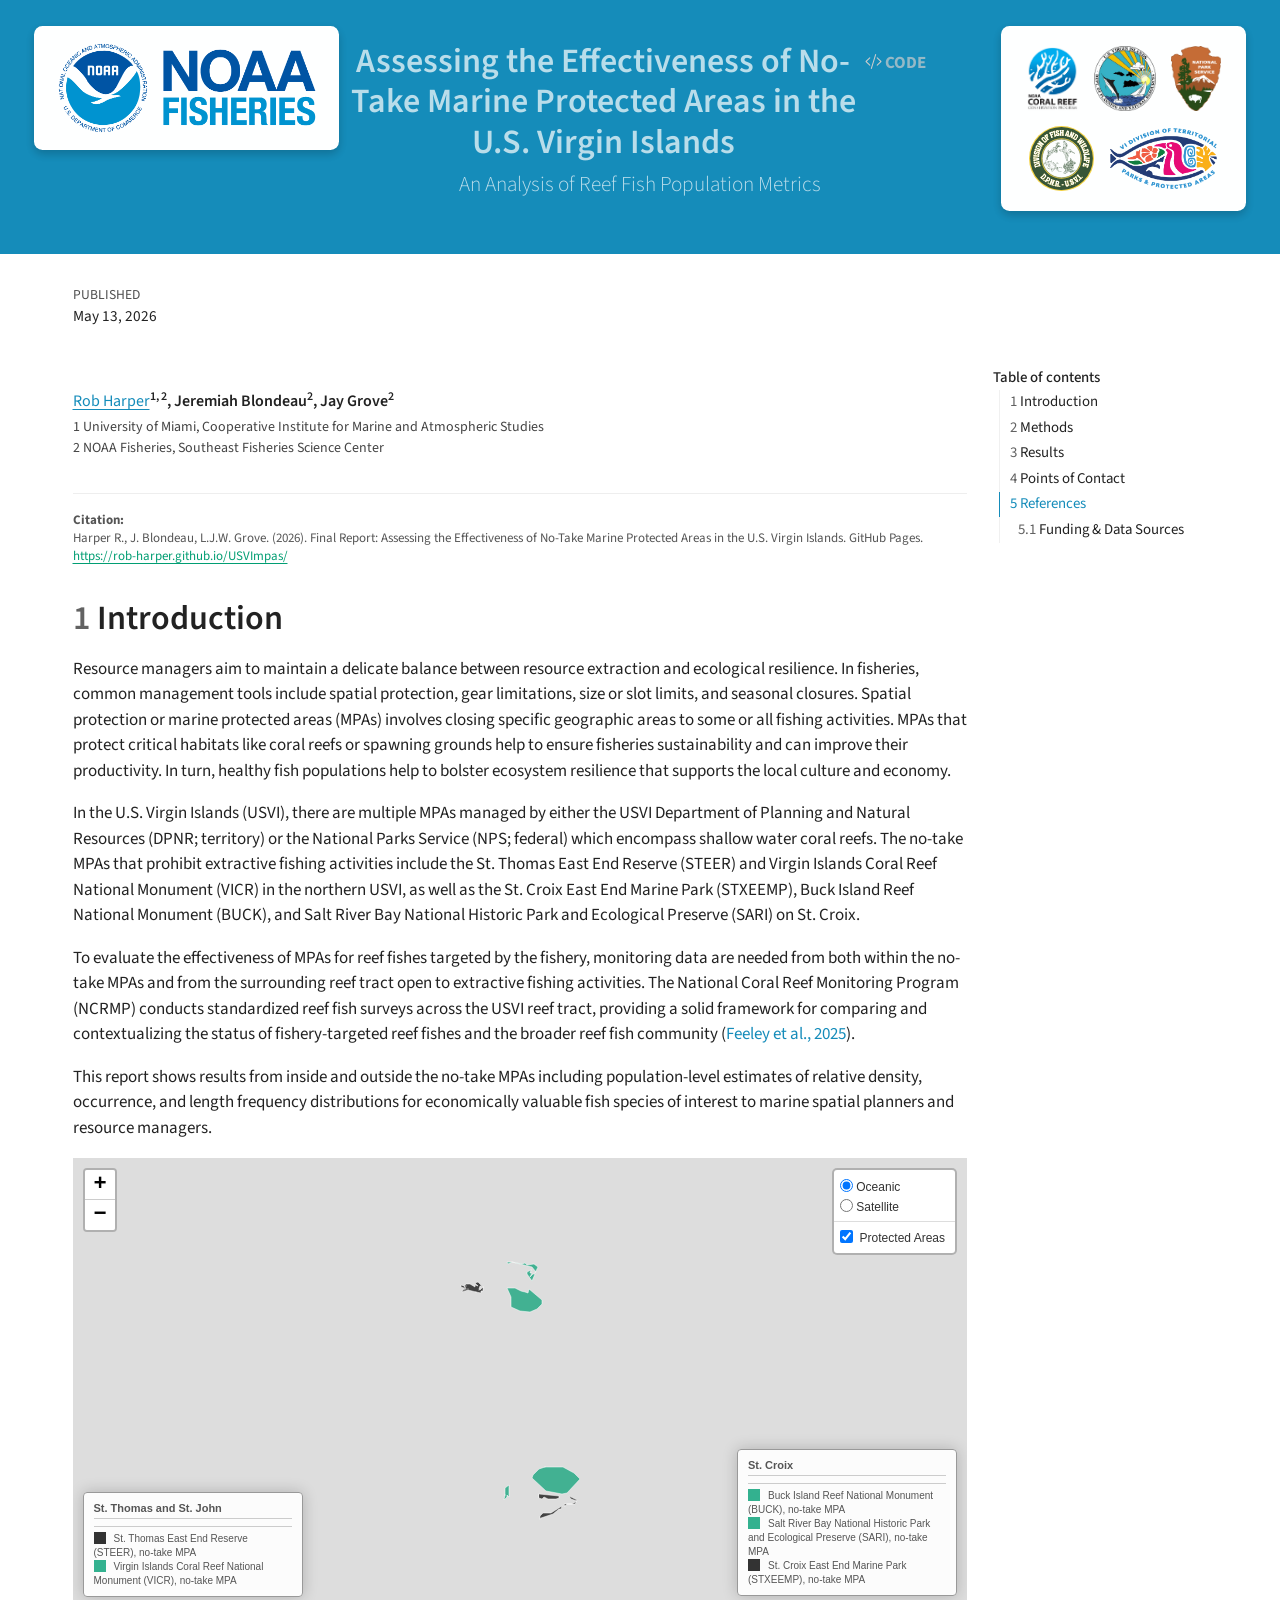
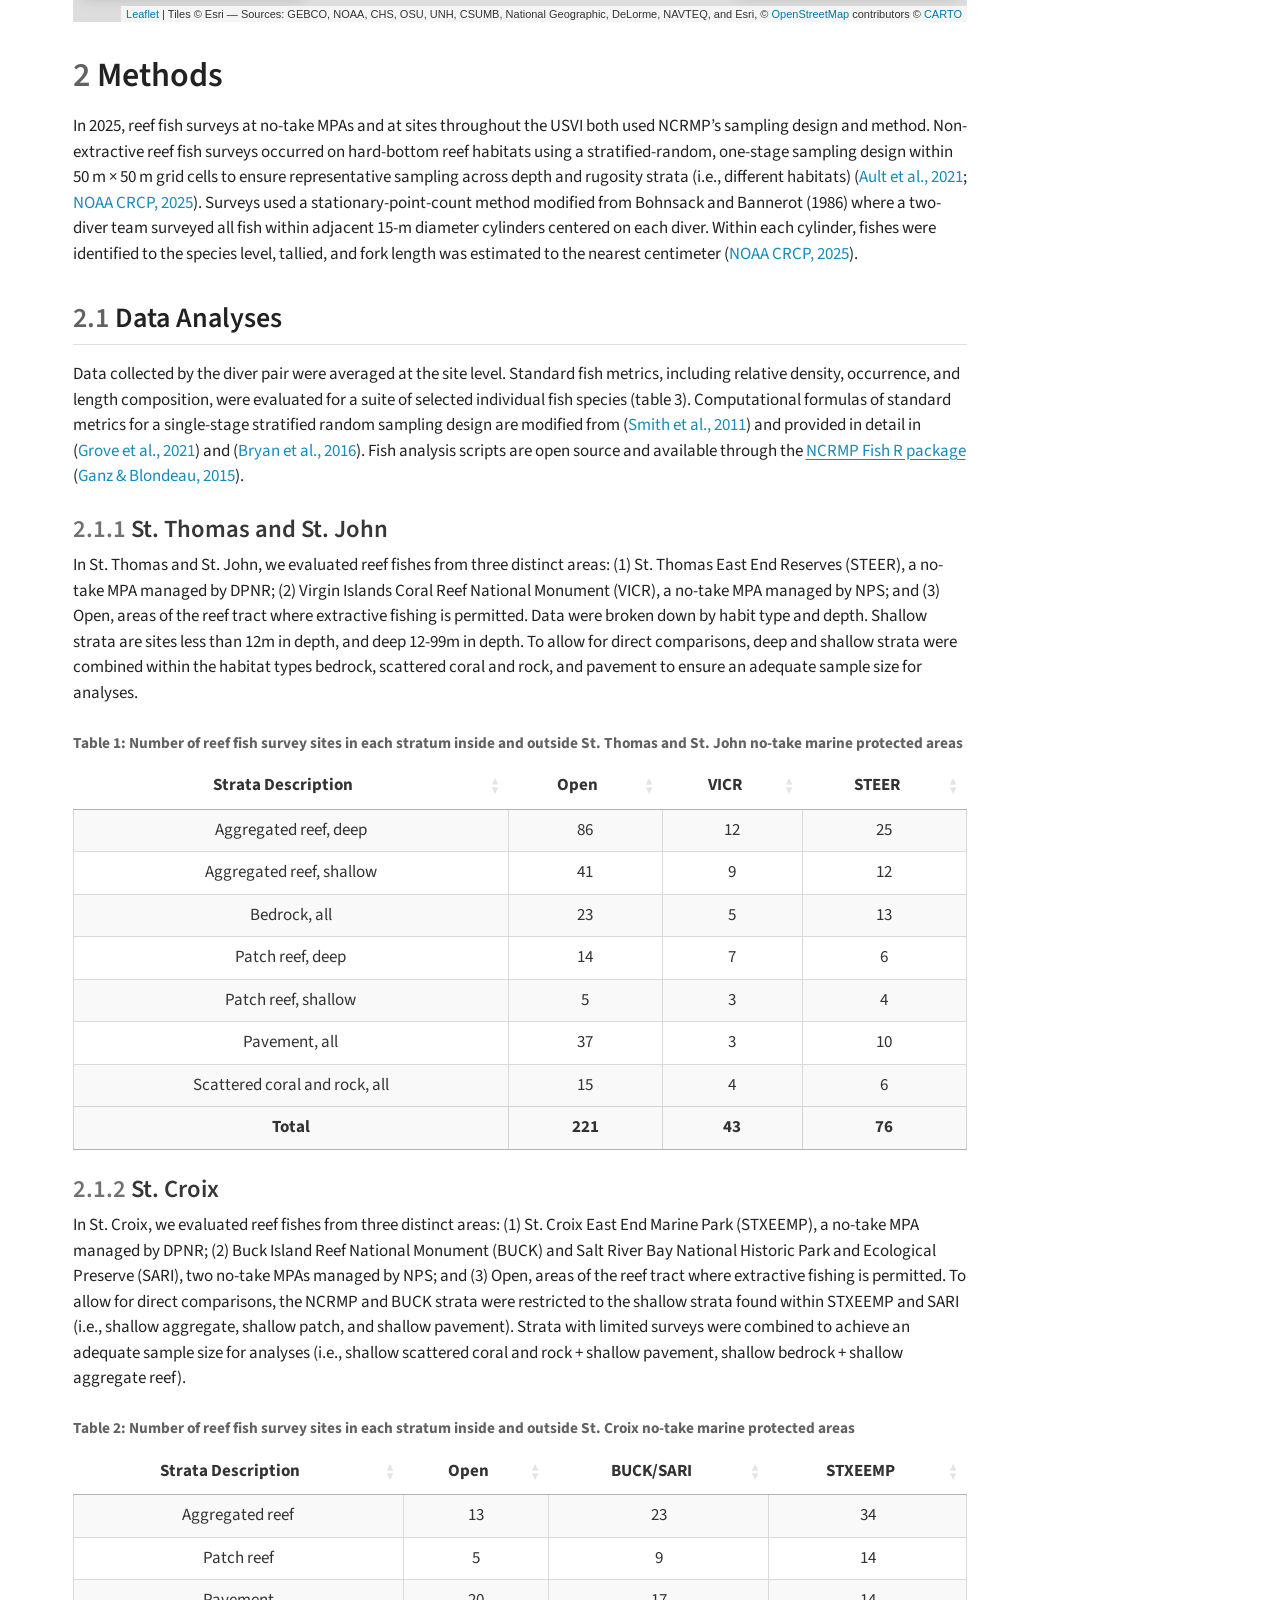
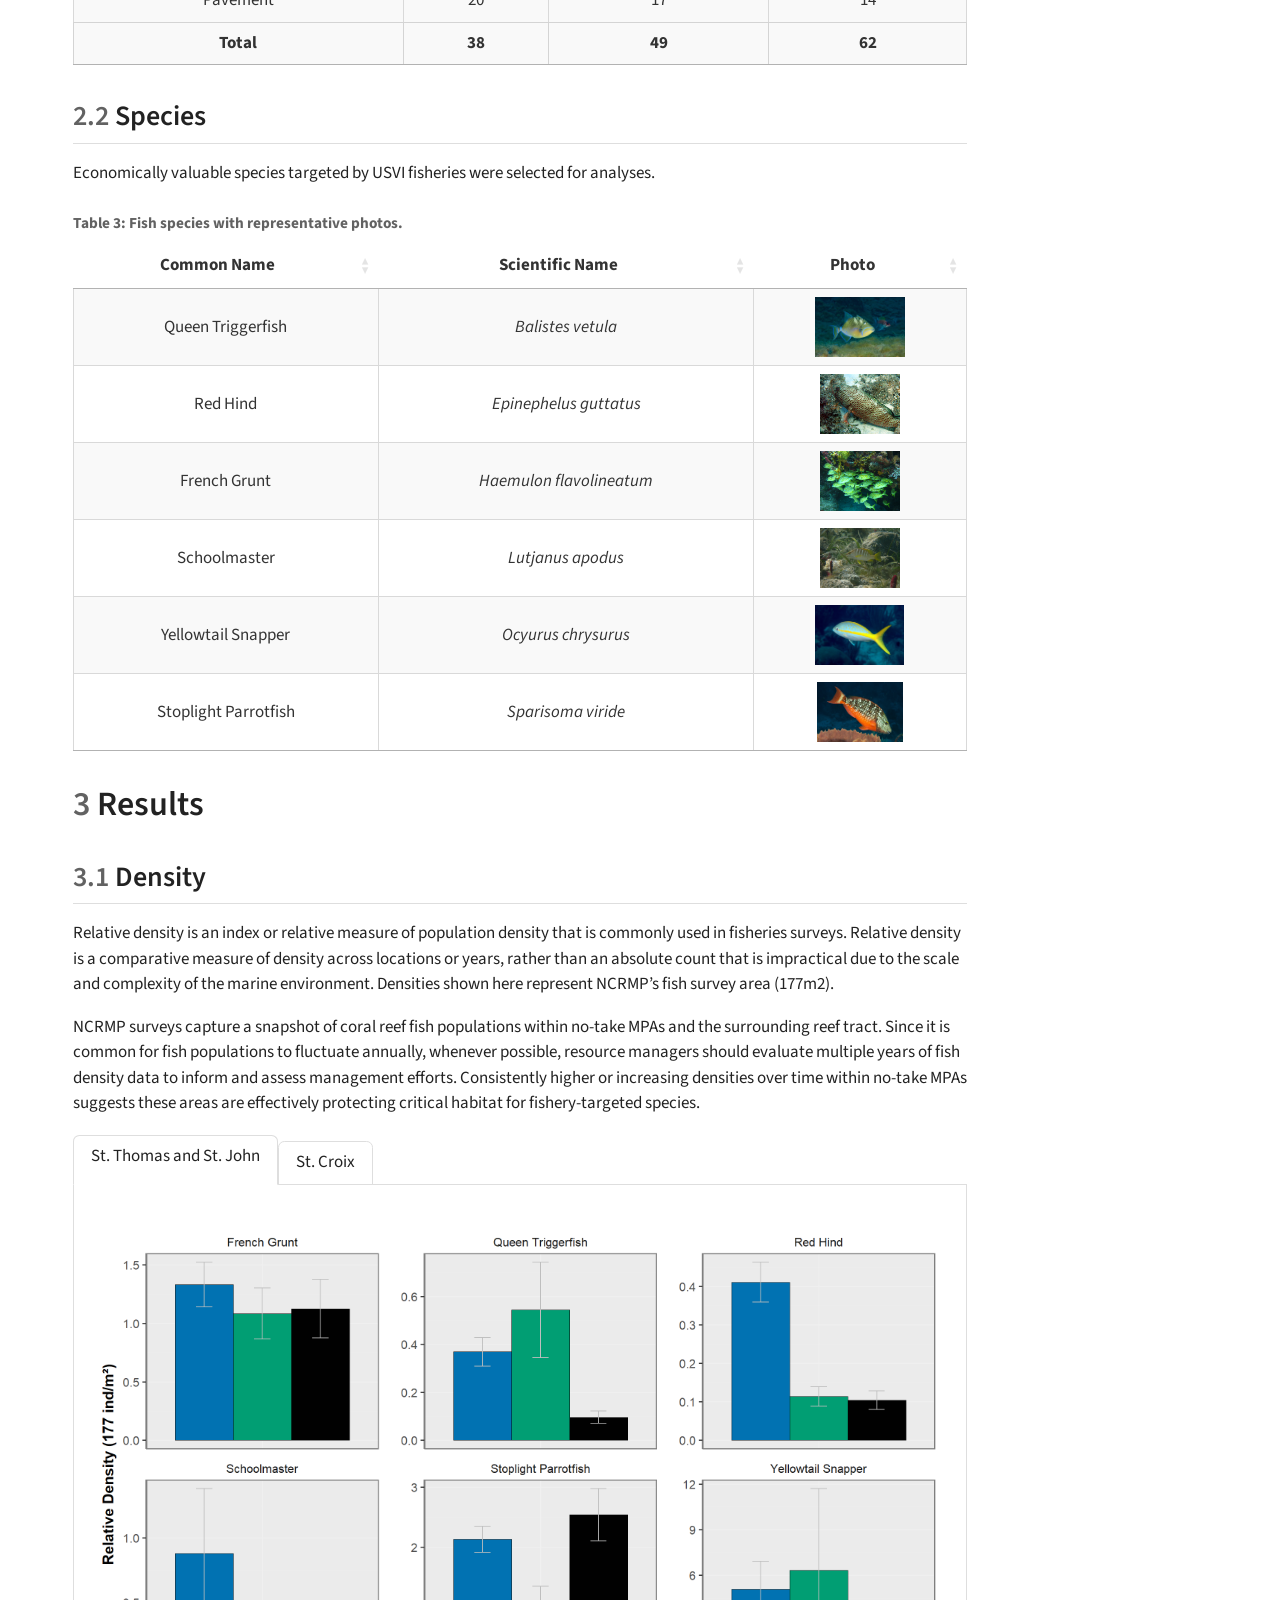
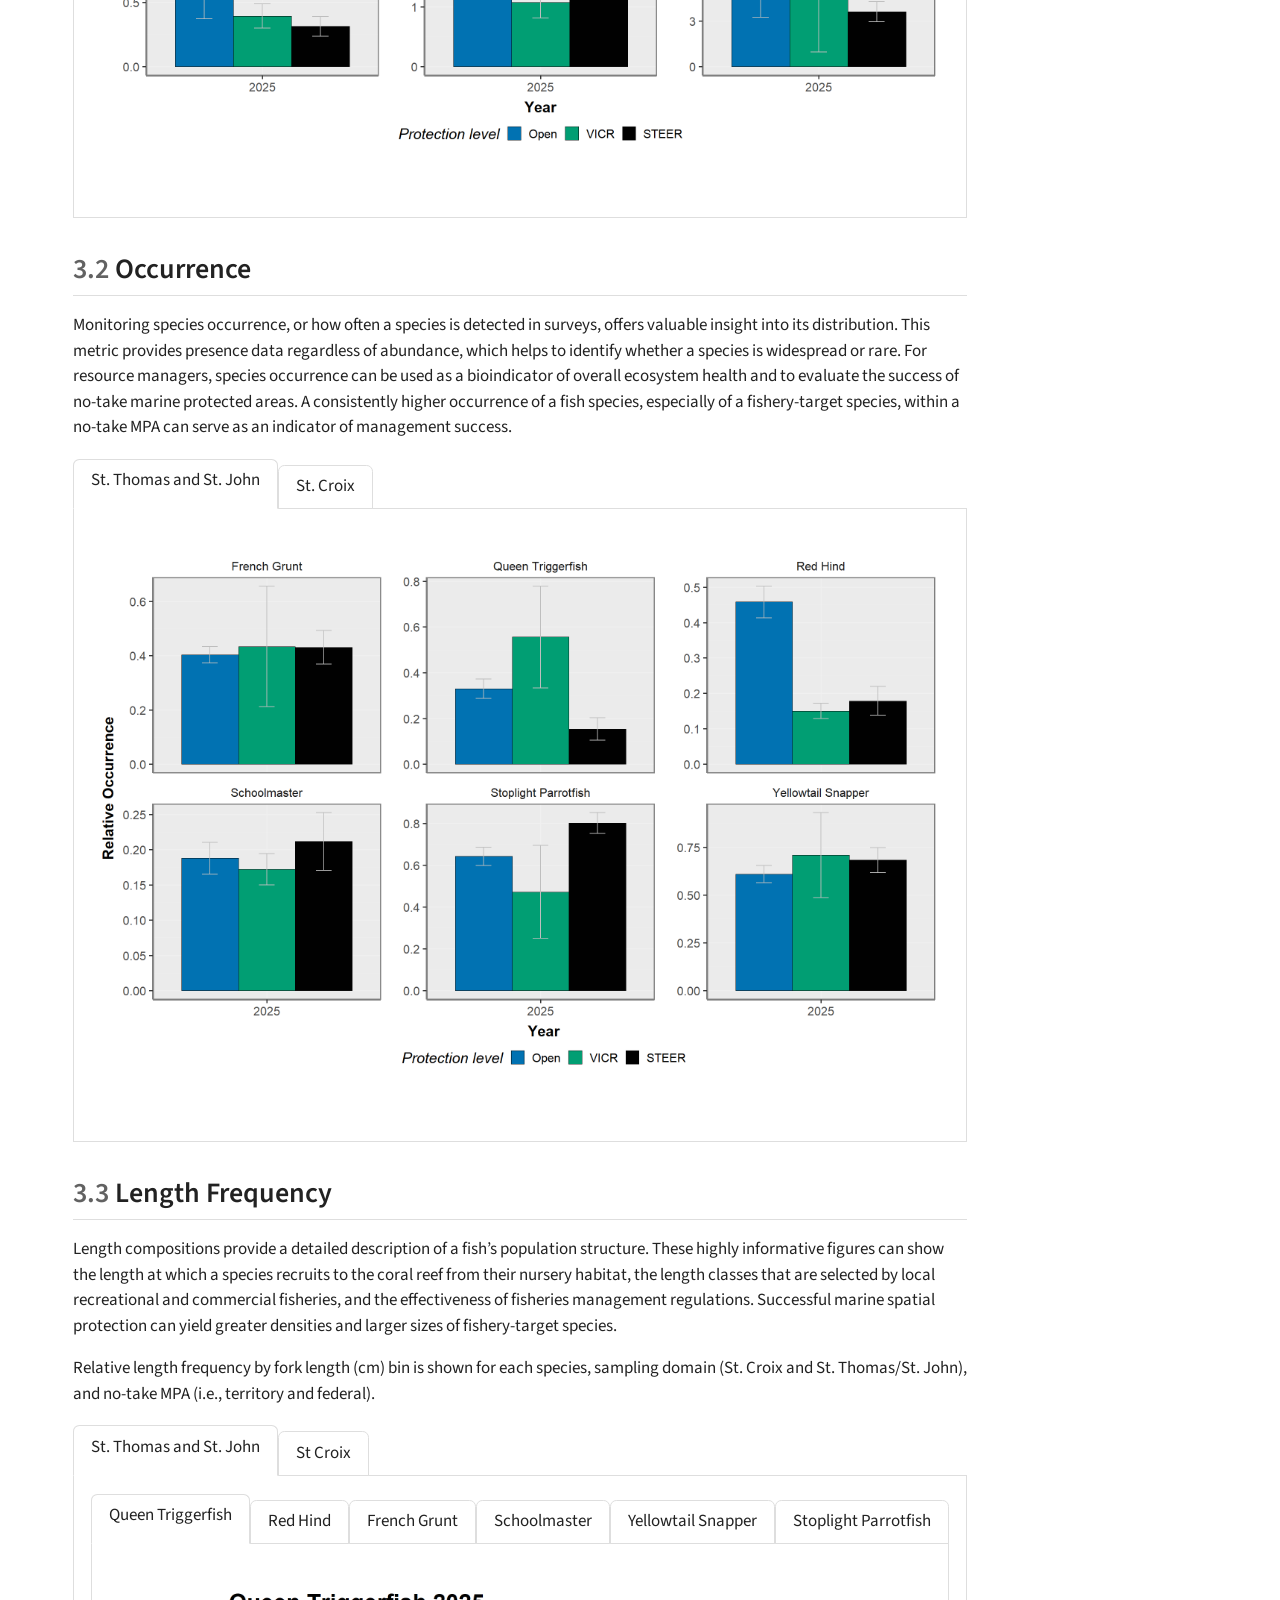
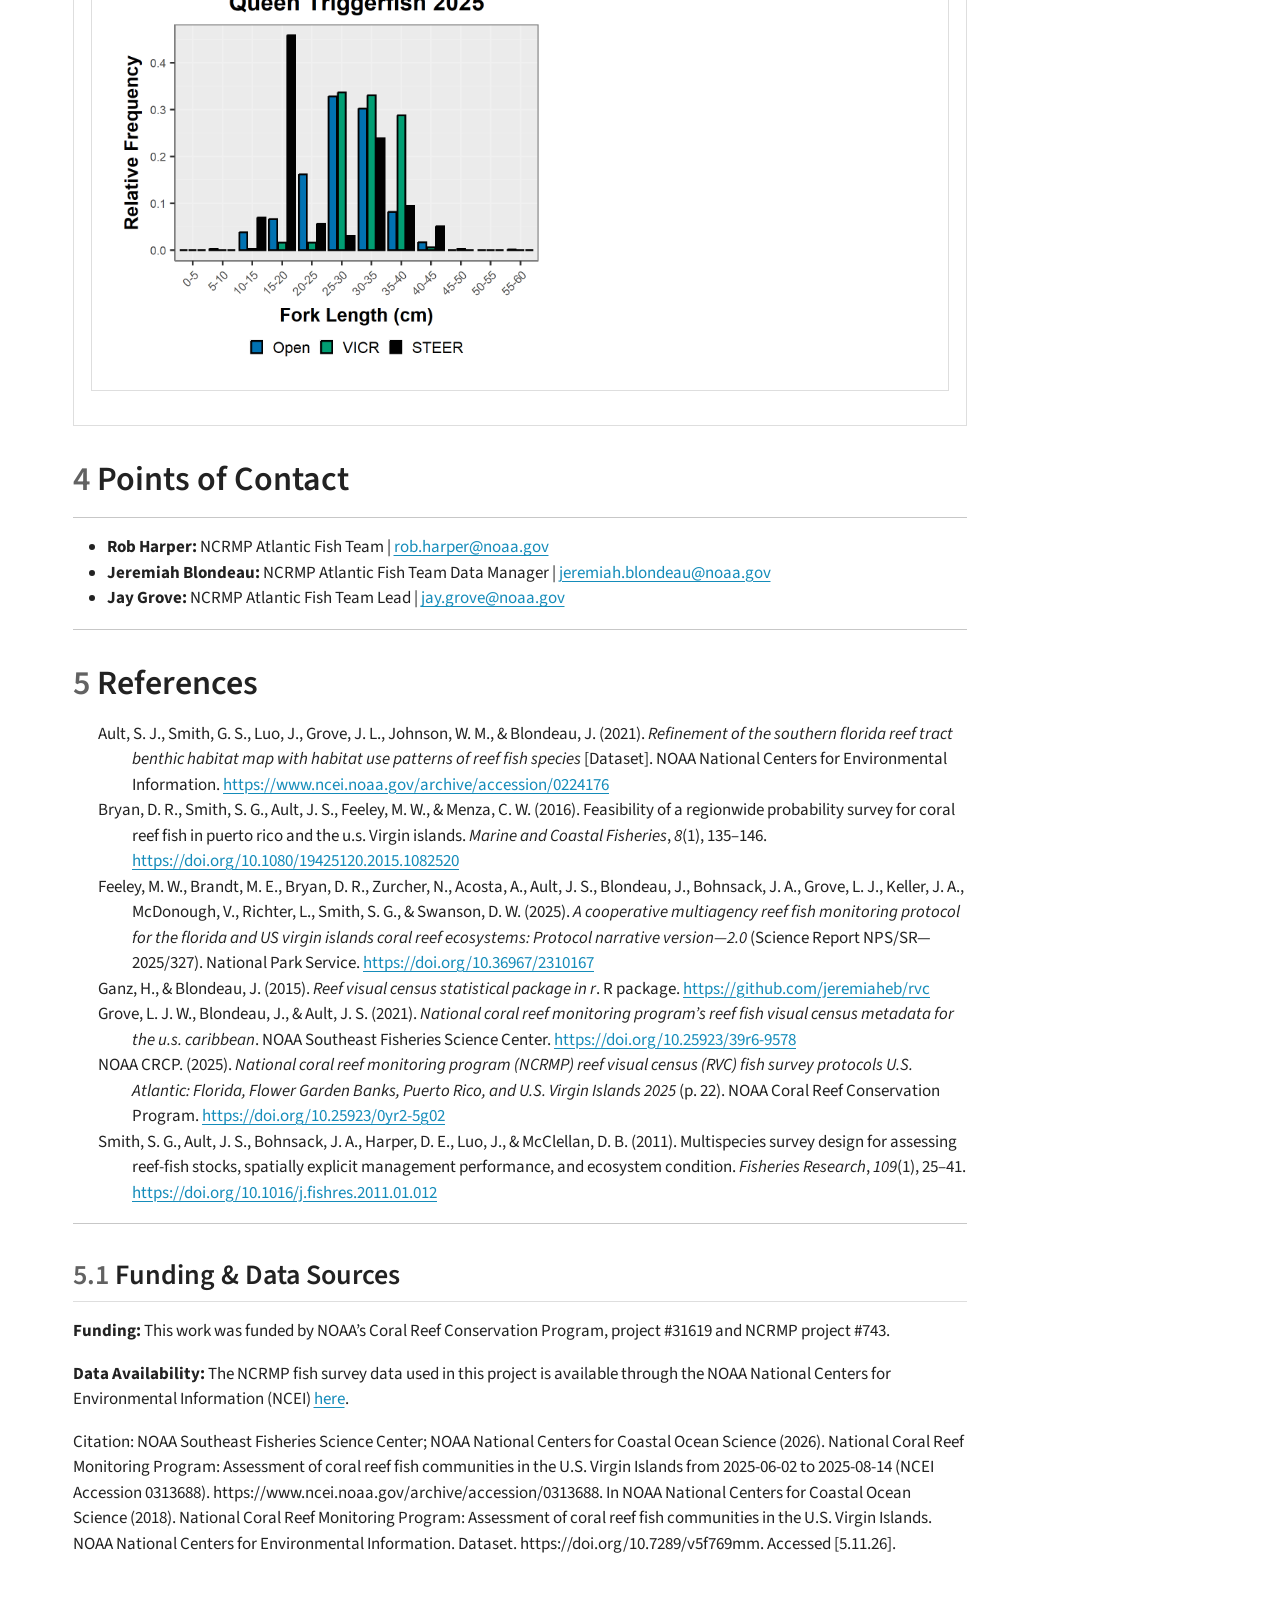
==== commit 9af6bc9c: "minor updates" ====
--- a/docs/index.html
+++ b/docs/index.html
@@ -6,7 +6,7 @@
 
 <meta name="viewport" content="width=device-width, initial-scale=1.0, user-scalable=yes">
 
-<meta name="dcterms.date" content="2026-04-14">
+<meta name="dcterms.date" content="2026-05-13">
 
 <title>Assessing the Effectiveness of No-Take Marine Protected Areas in the U.S. Virgin Islands</title>
 <style>
@@ -150,7 +150,7 @@
       <div>
       <div class="quarto-title-meta-heading">Published</div>
       <div class="quarto-title-meta-contents">
-        <p class="date">April 14, 2026</p>
+        <p class="date">May 13, 2026</p>
       </div>
     </div>
     
@@ -464,8 +464,8 @@
 </div>
 <div class="cell">
 <div class="cell-output-display">
-<div class="leaflet html-widget html-fill-item" id="htmlwidget-1aad471de540c2ad44e4" style="width:100%;height:464px;"></div>
-<script type="application/json" data-for="htmlwidget-1aad471de540c2ad44e4">{"x":{"options":{"crs":{"crsClass":"L.CRS.EPSG3857","code":null,"proj4def":null,"projectedBounds":null,"options":{}}},"calls":[{"method":"addProviderTiles","args":["Esri.OceanBasemap",null,"Oceanic",{"errorTileUrl":"","noWrap":false,"detectRetina":false}]},{"method":"addProviderTiles","args":["Esri.WorldImagery",null,"Satellite",{"errorTileUrl":"","noWrap":false,"detectRetina":false}]},{"method":"addPolygons","args":[[[[{"lng":[-64.70760205125957,-64.70374515974004,-64.69941215034012,-64.6968002438543,-64.69680013066659,-64.69680013066659,-64.69680013066659,-64.69559748952041,-64.69446031669381,-64.69234212788142,-64.6773092105722,-64.67133231474507,-64.6612660263349,-64.66138671229835,-64.65998496585766,-64.6615760034984,-64.66343539755893,-64.66410545003103,-64.66511025879544,-64.66686244790993,-64.66872277711666,-64.67065545933133,-64.67269328036681,-64.67475904439755,-64.67742277020052,-64.67946498130283,-64.68175485703064,-64.68405185370371,-64.68665078402523,-64.68907240397768,-64.69152654653665,-64.69408795512709,-64.69659062737267,-64.69910840029816,-64.70155384357193,-64.70408427914968,-64.7066124509729,-64.70905139313898,-64.71155800988696,-64.71404504426008,-64.71642776536407,-64.71885946531231,-64.72125466221898,-64.72353259125184,-64.72581107724015,-64.72802593915016,-64.73014707174175,-64.73238678374746,-64.73706274297338,-64.7371052260998,-64.73714768137846,-64.73719012947058,-64.73723256408795,-64.73727499062051,-64.73731740367833,-64.73735980775299,-64.73740219745464,-64.73744457996975,-64.73748694901012,-64.73752930906734,-64.73757165475152,-64.73761399324917,-64.73765631557715,-64.73769863071861,-64.73774093148701,-64.73778322506892,-64.73782550248113,-64.73786777270684,-64.73791002766117,-64.73795227632729,-64.73799450792542,-64.73803673323536,-64.73807894237561,-64.73812114343104,-64.7381633292151,-64.73820550691431,-64.73824767024048,-64.73828982278688,-64.73833196365517,-64.73837409374369,-64.73841621125578,-64.73845831798809,-64.73850041124567,-64.73854249552011,-64.73858456452317,-64.73862662454309,-64.73866867018995,-64.73871070505704,-64.73875272555109,-64.73879473796029,-64.73883673419984,-64.73887872325285,-64.73892069523787,-64.73896265823973,-64.73900460507193,-64.73904654831085,-64.73908846909191,-64.73913038448306,-64.7391722810096,-64.73921417304457,-64.73925604711322,-64.73929791219871,-64.73933976111455,-64.73938160284385,-64.73942342660685,-64.73946524228501,-64.7395070426918,-64.73954883231883,-64.73959060667448,-64.73963237114867,-64.73967411945317,-64.73971585967286,-64.73975758372286,-64.73979929878972,-64.73984099589025,-64.73988268490595,-64.73992435685366,-64.73996602071655,-64.74000766661312,-64.74004930352653,-64.74009092337197,-64.74013253333594,-64.74017412892684,-64.74021571463631,-64.74025728237943,-64.74029884293604,-64.74034038283141,-64.74038191554027,-64.74042343207945,-64.74046493873715,-64.74050642653023,-64.74054790713679,-64.74058936977703,-64.74063082253582,-64.74067225822661,-64.74071368583257,-64.74075509277728,-64.74079649253547,-64.74083787522565,-64.74087924803439,-64.7409206028768,-64.74096194783776,-64.74100327483239,-64.74104459284389,-64.74108589288909,-64.74112718395112,-64.74116845794515,-64.7412097202611,-64.74125096461074,-64.74129219997724,-64.74133341827573,-64.74137462579445,-64.74141581624517,-64.7414569950178,-64.74149815851906,-64.74153931034222,-64.74158044330076,-64.74162156727617,-64.74166267328525,-64.74170376941287,-64.74174484577753,-64.74178591405739,-64.74182696437092,-64.74186800210805,-64.74190902187887,-64.74195003356486,-64.74199102458957,-64.74203200663116,-64.7420729689098,-64.74211392220528,-64.74215485663616,-64.74219578118554,-64.74223668507369,-64.74227758177531,-64.74231845691737,-64.74235932307629,-64.74240017126888,-64.74244100778338,-64.74248182453495,-64.74252263230336,-64.74256342030884,-64.74260419933115,-64.74264495769224,-64.74268570527352,-64.74272643578682,-64.74276715462202,-64.74280785279595,-64.74284854108843,-64.74288921141462,-64.74292986826606,-64.74297050984615,-64.74301113884981,-64.74305173551413,-64.74357939603055,-64.74362009959438,-64.74366077890372,-64.74370144743327,-64.7437420979965,-64.74378273777995,-64.74382335510552,-64.74386396254963,-64.74390455023079,-64.74394512803049,-64.74398568247399,-64.74402622973098,-64.74406675722501,-64.74410727214264,-64.74414776729735,-64.74418824987562,-64.74422871358928,-64.74426916652315,-64.74430959879578,-64.74435002298355,-64.7443904211202,-64.74443081117199,-64.74447118146087,-64.74451153917332,-64.74455187802117,-64.74459220429259,-64.74463250900445,-64.7446728038348,-64.74471307800394,-64.74475334139331,-64.74479358412138,-64.74483381427308,-64.7448740228652,-64.74491422247416,-64.74495439962524,-64.74499456599655,-64.74503471080827,-64.74507484484022,-64.74511495821091,-64.74515505900521,-64.74519513913823,-64.74523520849148,-64.74527525628517,-64.74531529329907,-64.74535530516013,-64.74539530893638,-64.74543529025472,-64.7454752607933,-64.74551520977228,-64.74555514617487,-64.74559506281452,-64.74563496508112,-64.74567484758479,-64.74571471930868,-64.74575456677806,-64.74579440436595,-64.74583421859766,-64.74587402204959,-64.74591380484026,-64.7459535741562,-64.74599332191258,-64.74603305888917,-64.74607277250956,-64.74611247445188,-64.74615215393628,-64.74619182353922,-64.74623146798935,-64.746271102558,-64.74631071377046,-64.74635031330482,-64.74638989038128,-64.74642945757628,-64.74646899961844,-64.74650853088086,-64.74654803968536,-64.74658753591345,-64.74662700968366,-64.74666647087747,-64.7467059096134,-64.74674533667121,-64.74678474037283,-64.74682413239637,-64.74686350375863,-64.74690285895123,-64.74694219258426,-64.74698151453919,-64.74702081403623,-64.7470601018552,-64.74709936362301,-64.74713861461102,-64.74717784314116,-64.74721706089151,-64.74725625079411,-64.74729543081523,-64.74733458837846,-64.74737373336529,-64.74741285409759,-64.74745196225349,-64.7474910479515,-64.74753012197141,-64.74756916814354,-64.74760820623084,-64.74764721916532,-64.74768621862506,-64.74772519562694,-64.74776416095069,-64.74780309932501,-64.74736038979006,-64.74596335680965,-64.74657697621728,-64.74655004203012,-64.75589058062396,-64.74114752989399,-64.73524154078719,-64.73291188945522,-64.71718335631584,-64.70760205125957],"lat":[18.29857247985773,18.29662539764466,18.29662552046227,18.29662554604928,18.30817724487499,18.30817737791852,18.30817740947374,18.30771841379804,18.30761223621732,18.307522703575,18.29301760234777,18.28820809343321,18.27985105659519,18.2786139911998,18.26854543739813,18.26667484093058,18.26468195140489,18.26402150905749,18.26303110484934,18.26145524564248,18.25993070540537,18.25849068766144,18.25711457863867,18.25585450857052,18.25439622441396,18.25337666734771,18.25235854947905,18.25146179680271,18.25058152104724,18.2498798462131,18.24929033164716,18.24880095184567,18.24844342302116,18.24820138194701,18.24807769138602,18.24806440033803,18.24816747311792,18.24837785005487,18.24870906319619,18.24915514418302,18.24969529365766,18.25036425692116,18.25114425339019,18.25200315821414,18.25298307313898,18.25405900598751,18.25521192649944,18.2565604128149,18.2589535544301,18.25896583032667,18.25897815228899,18.25899049728372,18.2590028874911,18.25901530073087,18.25902776003632,18.25904024237417,18.25905277077774,18.25906532050749,18.25907791630292,18.25909053513073,18.25910319917107,18.25911588539072,18.25912861852903,18.25914137555282,18.2591541743768,18.25916700049852,18.25917986671425,18.25919275852154,18.25920569554134,18.25921865644651,18.25923166256417,18.25924468915488,18.2592577635173,18.25927086176507,18.25928400351912,18.25929716574619,18.25931037574491,18.25932360706975,18.25933688531314,18.25935018658878,18.25936353051755,18.2593768991847,18.25939031221119,18.2594037491229,18.25941722954085,18.25943073555025,18.25944428335966,18.25945785590736,18.25947147281435,18.25948511360657,18.25949879619877,18.25951250438236,18.25952625692517,18.2595400325001,18.25955385243425,18.25956769540047,18.25958158187284,18.2595954939365,18.25960944950628,18.25962342725503,18.25963745021601,18.25965149620908,18.25966558656126,18.25967970165167,18.25969385768882,18.25970803846423,18.2597222635987,18.25973651261828,18.25975080599689,18.25976512070138,18.25977948147111,18.25979386441973,18.25980829087431,18.25982274292011,18.25983723591258,18.25985175449626,18.25986631658589,18.25988090170745,18.25989553033489,18.25991018370045,18.25992487971878,18.25993959791597,18.25995436303133,18.25996914861934,18.25998397941939,18.25999883239821,18.26001373058902,18.26002865095865,18.26004361398099,18.2600586034475,18.26007363471362,18.26008869071775,18.26010378766842,18.26011891106321,18.26013407455144,18.26014926277765,18.26016449450958,18.26017974927329,18.26019505010196,18.26021036969701,18.26022573876931,18.26024112575489,18.26025655880536,18.26027201232837,18.26028751276931,18.26030303368277,18.26031859980798,18.26033418981802,18.26034982077442,18.26036547305637,18.26038117481544,18.26039689448774,18.26041266107792,18.26042844984669,18.26044428041482,18.2604601348677,18.26047603282612,18.26049195381619,18.26050791745864,18.2605239058389,18.26053993687156,18.26055598837658,18.26057208509324,18.26058820484149,18.26060436809516,18.26062055352734,18.26063678417108,18.26065303614026,18.26066932990867,18.26068564841474,18.26070201042623,18.26071839461615,18.26073482145836,18.26075127389129,18.26076776556421,18.26078428112168,18.26080084189059,18.26081742313178,18.26083404787828,18.26085069565618,18.26086738693939,18.26088409954789,18.26090085651472,18.26091763651297,18.2609344591634,18.26095130399213,18.26096819317916,18.26098510283835,18.26100205685579,18.26101903219848,18.26103605275246,18.26105309548474,18.2610701766037,18.26129234701545,18.26130949806291,18.26132669005622,18.26134390508084,18.26136116531663,18.26137844602444,18.26139577109035,18.26141311833444,18.26143050908355,18.26144792030466,18.26146537588381,18.26148285534723,18.26150037575637,18.2615179200498,18.2615355069951,18.26155311611851,18.2615707687468,18.26158844440626,18.26160616101139,18.26162390235377,18.26164168634799,18.26165948910796,18.26167733878505,18.2616952097871,18.26171312514703,18.26173106012575,18.26174904116852,18.26176704012389,18.26178508514326,18.26180315148756,18.26182126218966,18.26183939251051,18.26185756718915,18.26187576319266,18.26189400270089,18.26191226524011,18.26193056872479,18.26194889524047,18.2619672652608,18.26198565575288,18.26200408974955,18.26202254592415,18.26204104475024,18.2620595657542,18.26207813026278,18.26209671524301,18.2621153445809,18.26213399524351,18.26215268685148,18.26217140149029,18.26219016048671,18.26220893910168,18.26222776122118,18.26224660551841,18.26226549332012,18.26228440159342,18.26230335251812,18.26232232391437,18.26234134052122,18.26236037759959,18.26237945732934,18.2623985575306,18.26241770294239,18.26243686797266,18.26245607736033,18.26247530636642,18.2624945780238,18.26251387185877,18.26253320919808,18.26255256786192,18.26257196661776,18.26259139011043,18.2626108554012,18.26263034031032,18.26264987042983,18.2626694193146,18.26268901170357,18.26270862541703,18.26272828263465,18.26274795861752,18.26276767895763,18.26278742147523,18.26280720237856,18.26282700801854,18.26284685630961,18.26286672421891,18.26288663648535,18.2629065666639,18.26292654205266,18.26294653876574,18.26296657642369,18.26298663369981,18.26300673618609,18.26302685829054,18.26304702304591,18.26306720912557,18.26308743870917,18.26310768705789,18.26312797720439,18.26314829038127,18.26316864450288,18.26318902080177,18.26320943804535,18.2632298757601,18.26325035783176,18.26327085781534,18.26329139959664,18.26872952975508,18.28588928750503,18.29107030845985,18.29196284177077,18.31134695583497,18.31134710337411,18.31134684582018,18.31134669401689,18.30340890842977,18.29857247985773]}],[{"lng":[-64.69083318996944,-64.69072637938385,-64.69070349120872,-64.6906806030336,-64.69066534335188,-64.69059667792818,-64.69055853096964,-64.69056616036134,-64.69058141914476,-64.6906195670016,-64.69080267330094,-64.69084844875286,-64.69094763174338,-64.69102392655877,-64.69106207441563,-64.69116888589953,-64.69122992103321,-64.69124517981662,-64.69124517981662,-64.69127569738346,-64.69126043860005,-64.69127569738346,-64.69126043860005,-64.69130621405198,-64.69132910312541,-64.69133673341543,-64.69130621405198,-64.69129858555858,-64.69132147283538,-64.69135962069224,-64.69142065762254,-64.69151983971474,-64.69158850424012,-64.69184027596312,-64.69221411885175,-64.69229804126222,-64.69267188504918,-64.69271003290602,-64.69282447467997,-64.69291602648215,-64.69296180462902,-64.69302283886438,-64.69307624550466,-64.69315253942172,-64.69321357365709,-64.69328223997908,-64.69330512905252,-64.69332801543101,-64.69340431114473,-64.69356452926891,-64.69368659953624,-64.69368659953624,-64.69367134075281,-64.69367134075281,-64.69376289435164,-64.69376289435164,-64.6937171188997,-64.69367133985452,-64.69367133985452,-64.69365608286772,-64.69357215686398,-64.69353401080375,-64.693511120832,-64.69347297477178,-64.69343482781323,-64.69340430844979,-64.69336616238955,-64.69321357365709,-64.69309150249144,-64.69304572614118,-64.69291602378719,-64.69285498955185,-64.69277106534474,-64.69274817627131,-64.69268714203598,-64.69263373539567,-64.69257269936371,-64.69251929452007,-64.69248877695324,-64.6922980394656,-64.69211493316628,-64.69198523350724,-64.69173346088594,-64.69163427969204,-64.69152746820814,-64.6914435422044,-64.69131384254537,-64.69118414108969,-64.69116888410292,-64.6911765125963,-64.69119177137971,-64.69122228894655,-64.6912756937902,-64.6912833240802,-64.6912833240802,-64.69124517712166,-64.6911917704814,-64.69113073534774,-64.69102392296551,-64.69083318637618,-64.69058141375487,-64.69051275102613,-64.6904135671373,-64.69032964382851,-64.69025334901312,-64.69019231298113,-64.69014653573257,-64.69014653573257,-64.69015416602258,-64.69020757176453,-64.69026860779653,-64.6904135671373,-64.69053563650631,-64.69061193222001,-64.69065770767195,-64.69067296735369,-64.69071874280561,-64.69081792579613,-64.69091710878666,-64.69099340450036,-64.69110021418764,-64.69127569289186,-64.69148931765633,-64.69160375853195,-64.69171057091418,-64.69184027147153,-64.69189367721349,-64.69198523171062,-64.69210730018132,-64.69219122528672,-64.69227515039216,-64.69235144430922,-64.69244299790803,-64.69260321693054,-64.69267188145591,-64.69277106354814,-64.69312964765334,-64.69323646003556,-64.69328223638583,-64.69332801273607,-64.69332801273607,-64.69337378998462,-64.69338141847803,-64.69341956543657,-64.69342719572657,-64.69340430665314,-64.69342719572657,-64.69342719572657,-64.69341193694316,-64.69337378908631,-64.6933509009112,-64.69331275395265,-64.69329749516925,-64.69327460609578,-64.69320594067212,-64.69307624011475,-64.69305335283794,-64.69306098043303,-64.69305335283794,-64.69301520498109,-64.69296942773252,-64.69293128077398,-64.69278632053489,-64.69270239632779,-64.69257269666878,-64.69248114127333,-64.69243536671969,-64.69233618462749,-64.69228277708891,-64.69217596650331,-64.69183264118152,-64.69174108848102,-64.69153509310827,-64.69133672802555,-64.69124517442673,-64.69116125021962,-64.6910620672291,-64.69099340180541,-64.69082555518784,-64.69074163008243,-64.69059667074166,-64.69046697198092,-64.6902686059999,-64.69023808663644,-64.69010838787572,-64.68997868642005,-64.68987950432785,-64.68969639802853,-64.68952651582852,-64.68938918587946,-64.68915267383819,-64.68912215537304,-64.68910689658964,-64.68904586055766,-64.68903823206426,-64.68894667936375,-64.68886275425835,-64.68880171912467,-64.68872542520761,-64.68868727824906,-64.68866438917561,-64.68863387250711,-64.68859572465026,-64.6885652061851,-64.68850417105143,-64.68848891316632,-64.68846602319458,-64.68841261924926,-64.68839735956753,-64.68838209988579,-64.6883744704941,-64.68841261835094,-64.68843550562775,-64.68845076441117,-64.68848128107969,-64.68853468861828,-64.68858809525854,-64.68869490674246,-64.68886275425835,-64.6889085306086,-64.68897719513396,-64.68900771359912,-64.68902297238253,-64.68915267114325,-64.68934340863089,-64.68950362675507,-64.68994613327078,-64.69011398168499,-64.69027419891084,-64.69043441883166,-64.69057174878074,-64.69077011386345,-64.69112106678033,-64.69119736249405,-64.69129654548456,-64.69131943186306,-64.69135757971992,-64.69140335607015,-64.69141861485357,-64.6914415030287,-64.69134232003819,-64.69128891429624,-64.69119736069742,-64.69110580799692,-64.69107529043008,-64.69103714167493,-64.69099899471638,-64.69079300024195,-64.69074722299338,-64.69073196510827,-64.69070144664313,-64.69069381725141,-64.69071670632486,-64.69074722299338,-64.690861663869,-64.6909074429142,-64.69104477196495,-64.69125839493276,-64.69150253726404,-64.69158646236949,-64.69174668318861,-64.69187638015269,-64.69218918611104,-64.69234940603185,-64.69247910838583,-64.69252488383778,-64.69258851689924,-64.69250962505434,-64.69246384870409,-64.69246384870409,-64.69248673687923,-64.69252488473609,-64.69256785474938,-64.69264124710809,-64.69274314390908,-64.69283006130271,-64.69285294947785,-64.69296739035346,-64.69310582792528,-64.69327256961503,-64.69346330440774,-64.69348619258287,-64.69355821950235,-64.69363451521606,-64.69372606791656,-64.69375658458507,-64.69377947365852,-64.69380999212366,-64.69380236093532,-64.69374132669998,-64.69373369640995,-64.69371843762653,-64.69366503188458,-64.69363451341944,-64.69363451341944,-64.69366503188458,-64.69361925463602,-64.69362688402771,-64.69362688402771,-64.69361925463602,-64.69358110767747,-64.69354296071893,-64.69345903561351,-64.69335222412961,-64.69328355960424,-64.69320726478882,-64.6930088997061,-64.69295549216751,-64.69294786367414,-64.69295549216751,-64.69296312245754,-64.69300889880779,-64.69300889880779,-64.69299363912606,-64.69296312245754,-64.69294023338411,-64.69289445523724,-64.69281483575696,-64.69270039308472,-64.69254017585885,-64.69244862226003,-64.69240284501147,-64.69235706955953,-64.69231892170269,-64.69228840323754,-64.69226551416409,-64.69221973871217,-64.69218159175362,-64.6919832266709,-64.69183826643182,-64.69167041801761,-64.6915864938105,-64.69146442264486,-64.69139575901779,-64.69140338661288,-64.69149494200832,-64.69152545777851,-64.69157886352049,-64.69169330529442,-64.69183063614179,-64.69191455945058,-64.6920290003262,-64.69210529514159,-64.69228077115088,-64.69233417868946,-64.69238758443142,-64.69245624895679,-64.69247150863853,-64.69255543194733,-64.69259357980417,-64.69260120829757,-64.69262409737101,-64.69264698554613,-64.69267750221465,-64.69266224432955,-64.69266224432955,-64.69268513250468,-64.69271564917319,-64.69274616763833,-64.69275379703005,-64.69271564917319,-64.69270802067979,-64.69272328036152,-64.69276142552343,-64.69277668520516,-64.69276905581346,-64.69279194398858,-64.69279194398858,-64.6927995733803,-64.69277668520516,-64.69272328036152,-64.69267750221465,-64.69263935525611,-64.69257069073073,-64.69253254197555,-64.69250965469875,-64.69243335988337,-64.69241047170824,-64.69234943657457,-64.69226551236746,-64.69225025358405,-64.69227314086086,-64.69226551236746,-64.69218158816037,-64.69205188760301,-64.69202136913786,-64.69200611215108,-64.69199085246936,-64.69197559278763,-64.69190692826226,-64.69185352252029,-64.69183063344684,-64.69179248738662,-64.69165515743757,-64.69154071476531,-64.69149493841506,-64.69146441994992,-64.69142627209307,-64.69141101420796,-64.69138812693116,-64.69136523785771,-64.69128894394065,-64.69124316579375,-64.6911821306601,-64.6911058358447,-64.69107531917618,-64.69104480071101,-64.69102954282592,-64.69103717221763,-64.69099902525909,-64.6910066537525,-64.6910219125359,-64.6910219125359,-64.6910219125359,-64.69096850679395,-64.69092272954538,-64.69089984226858,-64.69087695319514,-64.69086169351341,-64.69082354655487,-64.69080065837973,-64.69073199475268,-64.69070910567925,-64.69064044115389,-64.69064044115389,-64.69068621750412,-64.69068621750412,-64.69067858811241,-64.69055651784508,-64.69054888755507,-64.69055651784508,-64.69058703451361,-64.69062518237045,-64.69069384689583,-64.69070910567925,-64.69073199475268,-64.69080066017638,-64.69083880803322,-64.69083880803322,-64.69080828956808,-64.6907472535361,-64.69064807054558,-64.69048022572464,-64.69035052337065,-64.69018267585477,-64.69011400953275,-64.69006060558743,-64.6898698689981,-64.68974779783245,-64.6896867626988,-64.68960283759338,-64.68954180335803,-64.68950365639948,-64.68946550854263,-64.6894502497592,-64.68944262036752,-64.68939684222063,-64.68925188467649,-64.68919847623958,-64.68914507229428,-64.68892381813811,-64.68884752422102,-64.68880174697246,-64.68871782366367,-64.68865678853,-64.68854997614777,-64.68852708707433,-64.68851945858094,-64.68848894011579,-64.68845079225895,-64.68842027469211,-64.68837449834186,-64.68835161106504,-64.68832109170158,-64.68829057503307,-64.68830583381649,-64.68826768595963,-64.6882295390011,-64.68809220815372,-64.68806932087692,-64.68799302695983,-64.687962509393,-64.68793962031955,-64.68794724971127,-64.68791673394107,-64.6878785851859,-64.68785569611246,-64.68777940219537,-64.68773362584513,-64.68769547888658,-64.68765733102974,-64.68766496131975,-64.6877031082783,-64.68771073677169,-64.68764207224631,-64.68761918586783,-64.68764970163804,-64.68764207314463,-64.68764970163804,-64.68764207314463,-64.68758103801098,-64.68758103801098,-64.6876344428546,-64.6876344428546,-64.68758866650435,-64.6876039270844,-64.68757340772095,-64.68750474409389,-64.68742081898847,-64.68740556110338,-64.68736741414483,-64.68713090120524,-64.68710801303013,-64.68702408972133,-64.68698594186448,-64.68694016461592,-64.68687912948225,-64.68674942982322,-64.68658921259734,-64.6864900287085,-64.68623825788383,-64.68617722185184,-64.68610092793477,-64.68580337896321,-64.68563838898824,-64.68550736700911,-64.68539138911603,-64.68536087154921,-64.68529983641554,-64.68523880038357,-64.68518539464159,-64.68512435950794,-64.68507095286766,-64.68506332347596,-64.68506332347596,-64.68505569408424,-64.68502517651741,-64.68500228744396,-64.68497939926885,-64.68494125410695,-64.68489547506175,-64.68486495749491,-64.68484207021811,-64.68481155085465,-64.68452926156482,-64.68428512103016,-64.68417830774962,-64.68404097780056,-64.68397231327519,-64.68375105911903,-64.68366713491193,-64.68359084099484,-64.68352980496286,-64.6834763983226,-64.68337721533207,-64.68322462749791,-64.68317122085763,-64.68291182064125,-64.68291181974294,-64.68294996670149,-64.68298048336999,-64.68295759609317,-64.68294233641146,-64.68295759519486,-64.68298048336999,-64.68294996670149,-64.68295759519486,-64.68295759519486,-64.68292707762804,-64.68296522458658,-64.6829728548766,-64.68291181974294,-64.68291944733801,-64.68294996580316,-64.68295759519486,-64.68293470612142,-64.68296522458658,-64.6829728548766,-64.68291944733801,-64.68285841130604,-64.6828202643475,-64.68278974857729,-64.68272871254531,-64.68272108135696,-64.68272871254531,-64.68272108135696,-64.68257612111789,-64.68252271627425,-64.68250745928746,-64.68248456841739,-64.68242353328371,-64.6824006451086,-64.68237775603517,-64.68235487055499,-64.68233960907662,-64.6823167209015,-64.6823090924081,-64.68227857304463,-64.68224805637612,-64.68217176245905,-64.68215650367564,-64.68214124309559,-64.68216413216902,-64.68216413216902,-64.68214887518224,-64.68211835581877,-64.68208020796192,-64.68205732158341,-64.6820420619017,-64.68200391404484,-64.6819810258697,-64.68194287891117,-64.68191236314098,-64.68187421438581,-64.68185895470405,-64.68183606742727,-64.68181317835382,-64.68175214322017,-64.681721624755,-64.6817063668699,-64.6817063668699,-64.68169110718819,-64.68167584930308,-64.68167584930308,-64.68165296202628,-64.68163770144623,-64.68163770144623,-64.68163007295284,-64.68163770144623,-64.68161481416941,-64.68159192419768,-64.68154614784741,-64.6815308899623,-64.68154614784741,-64.68156903692085,-64.68159192419768,-64.68151276824808,-64.68150983974026,-64.68150668395867,-64.68150330180161,-64.68149970225228,-64.68149588081907,-64.68149184918008,-64.6814876082336,-64.68148316516621,-64.68147852267283,-64.68147368883828,-64.68146866635753,-64.68146346241708,-64.68145808330517,-64.68145253530996,-64.68144682292306,-64.68144095422933,-64.68143493461861,-64.68142877397239,-64.68142247498561,-64.68141604843808,-64.68140949971965,-64.6814028369152,-64.68139606810954,-64.68135062683088,-64.68134297498128,-64.68133513538379,-64.68132711881822,-64.6813189369626,-64.68131059430856,-64.68130210163586,-64.68129347062262,-64.6812847129469,-64.68127583130371,-64.68126684096434,-64.68125775091197,-64.6812485719264,-64.68123931388907,-64.68122998578316,-64.6812206010834,-64.68121116787461,-64.68120169783487,-64.68119220264231,-64.68118269128009,-64.68117317452797,-64.68116366406406,-64.68115417066812,-64.68101030188211,-64.6807731637151,-64.68080077792693,-64.68076469709357,-64.68069907875531,-64.68046406061237,-64.6806889215044,-64.68070656172164,-64.68075290670545,-64.68101132775817,-64.68109565980042,-64.68164675017609,-64.68166370587707,-64.68150680523122,-64.68274331466026,-64.68382299351202,-64.68382028149819,-64.68554019504285,-64.68574167548297,-64.6883403408015,-64.68852887202681,-64.69265360612977,-64.6926883619481,-64.69615590296227,-64.69693718662947,-64.69855769440143,-64.69867297610017,-64.69798215996859,-64.69782283297315,-64.6979713289812,-64.69797904550948,-64.69785963335707,-64.69783336482153,-64.70018210804824,-64.7008115737375,-64.70131617809383,-64.70129640437781,-64.70144355920114,-64.70157377718809,-64.70157802891433,-64.70169847323098,-64.701696880518,-64.70185079157056,-64.70192066432999,-64.70216746836947,-64.70245602610336,-64.7025034068447,-64.70245554460637,-64.70234904663448,-64.70221171758374,-64.70212779158,-64.70197825622118,-64.70190900868919,-64.70183271117885,-64.70177930633521,-64.7017640484501,-64.70172590059325,-64.70168775363472,-64.70166486456125,-64.7015885715425,-64.70151990611882,-64.70138257527144,-64.70129102257094,-64.70123761593067,-64.70120709926215,-64.70116132201359,-64.70110791627162,-64.70106976841477,-64.70103162325286,-64.70100110299109,-64.70087903362207,-64.70083325637351,-64.70080273790836,-64.70067303824933,-64.700665407061,-64.70060437192731,-64.70055096708369,-64.70044415380315,-64.70035260200096,-64.70030682295577,-64.70025341901044,-64.7002152711536,-64.70013897723651,-64.70006268242111,-64.6999711288223,-64.69987194583179,-64.69978802252299,-64.69960491622368,-64.69949047355144,-64.69942943841777,-64.69941417963435,-64.69936840238579,-64.69932262693385,-64.69923870182843,-64.69920818426161,-64.69921581365331,-64.69929210667209,-64.69928447907699,-64.69930736635381,-64.69936840148748,-64.69947521386969,-64.69955150868509,-64.69958965474532,-64.69962780260218,-64.69964306138559,-64.699719356201,-64.69980327950978,-64.69984905675832,-64.6998948340069,-64.69994823885055,-64.70003979155103,-64.70012371575815,-64.70018475089181,-64.70025341811213,-64.70030682295577,-64.70034496991431,-64.70041363533798,-64.70042889501973,-64.70043652441143,-64.70042126472971,-64.70027630538894,-64.69991772128371,-64.69978039043633,-64.69971935440435,-64.69971172591097,-64.69968883773583,-64.69971935440435,-64.69969646443261,-64.69965069077729,-64.69962017051553,-64.69961254292046,-64.69958965474532,-64.69955150688847,-64.69952098842333,-64.69959728413703,-64.69951335992992,-64.69949047085647,-64.69948284146479,-64.69946758268136,-64.69948284146479,-64.69953624810505,-64.69955150688847,-64.69955150688847,-64.69950572963991,-64.69950572963991,-64.69949046995816,-64.69949046995816,-64.6995133590316,-64.69950572963991,-64.69948284146479,-64.69949809934988,-64.69945232389794,-64.69942943482451,-64.6994141760411,-64.69940654664937,-64.69936839879252,-64.69933025183398,-64.69928447458543,-64.69926921759864,-64.69926158551198,-64.69920818156665,-64.69926921759864,-64.69928447458543,-64.69928447458543,-64.69925395791691,-64.69919292188493,-64.69912425556292,-64.69911662796785,-64.69913951524465,-64.69908610950269,-64.69907847921269,-64.69899455770052,-64.69892589137851,-64.6989182619868,-64.69892589137851,-64.69895640984367,-64.69894115016194,-64.6989106334934,-64.69889537470999,-64.69891826288513,-64.6989106334934,-64.69890300500002,-64.69884196627309,-64.698826708388,-64.698826708388,-64.69884959746143,-64.69883434047466,-64.69879619261779,-64.69874278687584,-64.69869700962728,-64.69867412145214,-64.69861308542016,-64.69852916121306,-64.69846812518108,-64.69834605581208,-64.69801798927368,-64.69776621755068,-64.69763651699334,-64.69749155855088,-64.69738474706696,-64.69728556317814,-64.69713297444565,-64.69707956690706,-64.69690409089777,-64.69664468978308,-64.69653024980578,-64.69645395409208,-64.69626321750275,-64.69601907606977,-64.69589700490413,-64.69566811955961,-64.69527902058252,-64.69513406034343,-64.69500436068439,-64.69495095314581,-64.6948670289387,-64.6948517701553,-64.69487465922873,-64.6948670289387,-64.69482125348678,-64.6947525880631,-64.69472969988796,-64.69471444110455,-64.69465340597087,-64.69455422298036,-64.69453133480523,-64.69453133570354,-64.69455422387867,-64.69455422387867,-64.69454659448697,-64.69453133570354,-64.69443978210472,-64.69433297062082,-64.69411171736297,-64.69396675622556,-64.69381416839141,-64.69366920994896,-64.69345558518449,-64.69331825523544,-64.69292152147675,-64.69244086890082,-64.69228827927004,-64.6921585805093,-64.69202887905364,-64.69192394235372,-64.69171820659409,-64.69158087664503,-64.69150458272794,-64.69145117608768,-64.69136725188059,-64.69124241839543,-64.69115362801445,-64.69109259198245,-64.69095223111763,-64.69083318996944],"lat":[18.35628836172909,18.35624258616477,18.35621588253881,18.35614721788005,18.3561319596317,18.35610716412263,18.35601179491051,18.35589163181096,18.35583059701386,18.35577337506022,18.35562078706998,18.35556356504684,18.35548154825841,18.35537664395892,18.3553423118924,18.35518590723293,18.35504285518967,18.35502950413704,18.35485021250496,18.354569829639,18.35449353512901,18.35438672463414,18.3542837261185,18.35422459720274,18.35419408036492,18.35416928287235,18.35411015732785,18.3540701005401,18.35405293480415,18.35404339828342,18.35403958282238,18.35403195531049,18.3539976212714,18.35397091815089,18.35388317954089,18.35388127223493,18.35383167971429,18.35382023587471,18.3538145139546,18.35376873688194,18.35371151595034,18.35350742792023,18.35338726307803,18.35326900802288,18.35321941703167,18.35312214232091,18.3530134219571,18.35297718295743,18.35290279591328,18.35280933310204,18.35269489314201,18.35263576368224,18.35259189446998,18.35256900577312,18.35240688175108,18.35237064177153,18.35227908770126,18.35215320088194,18.35208453631315,18.3520540199498,18.35191859632841,18.35189380021441,18.3518251338372,18.35176219283148,18.35165347331687,18.35152758774683,18.35148562473294,18.35139597923223,18.35142268445612,18.35142268445612,18.3514646440748,18.35145320178362,18.35145892378195,18.35146655226008,18.35151614375458,18.35150279072406,18.35152758774683,18.35152377308284,18.35153712440648,18.35167826946537,18.35184993081371,18.35190906054248,18.35197009587286,18.35200633593645,18.35202350187581,18.35202350187581,18.35197963336069,18.35181941526156,18.35176219453674,18.35164203018557,18.35159053139595,18.35155810676106,18.35145510911643,18.35139598179013,18.3513139647278,18.35123957696732,18.35121668979654,18.35121668979654,18.3511957082531,18.35122431828537,18.3512147824611,18.35122431913802,18.35120333844812,18.35119570910571,18.35117472841238,18.35113276701799,18.3510698232021,18.35103358294198,18.35097445461878,18.35090197660888,18.35082949515809,18.35069979515795,18.35061968595973,18.35053385554819,18.35042704175192,18.3503183231022,18.35014856843157,18.34996355309554,18.34987009295705,18.34983003774384,18.34980905688461,18.34982431569158,18.34984339005102,18.34983957534983,18.34983003689122,18.34978807602282,18.34978616696637,18.34974039053127,18.34964120821371,18.34959352523954,18.34956872793912,18.34952867521399,18.3494600087492,18.34940088074001,18.3493875301039,18.34939325046534,18.34947526588171,18.34946573081356,18.34943330492718,18.34934938042957,18.34928834587841,18.34915673906832,18.34909570103855,18.34903657375729,18.34900033477589,18.34892213300294,18.34882485672474,18.34877717267261,18.34874474750963,18.34869897165123,18.34865319663338,18.3484891598652,18.3483804425538,18.3483194068077,18.34820877946293,18.3480294867192,18.34786926921946,18.34774147607589,18.34772049496298,18.3476880696017,18.34767281060605,18.34768234833114,18.34776055066533,18.34776245718625,18.3478616414351,18.3478864364226,18.3479226764903,18.3479779894105,18.34800660082836,18.34808480131048,18.34830224135286,18.34835374027019,18.34843194144781,18.34856927090415,18.3486150493548,18.34867227026949,18.34871232575116,18.34875047130296,18.34880960038742,18.34882485928268,18.34888208098052,18.34890878403511,18.349009874133,18.34903657716786,18.34917962906997,18.34928834843636,18.34939325217062,18.34952104665023,18.34968061205485,18.34978551640354,18.35003919478156,18.35011167485874,18.35018415320024,18.35034055812605,18.35038252056551,18.35053510892062,18.35059614558912,18.35061712635278,18.35060186761584,18.35060186761584,18.35061331166867,18.35060758964233,18.3505770713128,18.35052747954869,18.35047216659217,18.35041494627369,18.35039396378022,18.35036726180785,18.35034628016124,18.35029859823432,18.35017843286495,18.35005636176906,18.3500086763516,18.34996099433151,18.34980458991464,18.34964818706146,18.34943074700794,18.34928769616638,18.34914273614282,18.34908742189027,18.34882420701098,18.3487517263936,18.34863156250614,18.34843510390694,18.3483111276222,18.34824246152612,18.34811848254521,18.3480555384836,18.34799641084635,18.34789722838013,18.3477827877237,18.34757678957622,18.34711711826587,18.34698550809642,18.34681956918207,18.34678523712001,18.34666507186476,18.34658114772768,18.34653155737442,18.3463045807135,18.34607569892024,18.34601084757417,18.34585253474446,18.34568468905082,18.34560839402703,18.34556643298593,18.34554163681281,18.34549776750432,18.34546724997744,18.34544245379007,18.34535280771141,18.34527841994208,18.34522883092026,18.34520784864958,18.34514872089041,18.34513346167049,18.34515634964722,18.34523073661644,18.34532038190579,18.34534136331011,18.34535280771141,18.34540430494992,18.34541002970654,18.34538523265831,18.34534899291106,18.34534899291106,18.34540534348934,18.34560267098228,18.34571901962624,18.34576288802592,18.34579912853901,18.34584109208157,18.34586418460234,18.34583694475558,18.34573741401788,18.34569613001876,18.34564844766106,18.34547869095973,18.34534938001866,18.34519640168069,18.34500948045863,18.34498659246245,18.34490968577172,18.34483148129448,18.34463883745366,18.34461785766932,18.34461404200009,18.34458352431711,18.34453393339053,18.34451867326367,18.34446336094132,18.34445573130123,18.34445191733377,18.34441186342237,18.3443622715939,18.3442916982219,18.34419251533433,18.34415627533693,18.34410859255431,18.34409333324253,18.34405518410452,18.3440513701282,18.34407044427234,18.34400940956166,18.34397316952584,18.34395600278653,18.34388352524293,18.34387398645546,18.34385682226431,18.34383202499318,18.34380723027653,18.34375954483957,18.34373284184178,18.34370804540557,18.34370614054525,18.34376336052766,18.343769081928,18.3437448542264,18.34367809543959,18.34361515402365,18.34354839603937,18.34352360213466,18.34347019435675,18.34340725115979,18.34338054810758,18.34337101185037,18.34338245638216,18.34337292012503,18.34322986767856,18.34307918626546,18.342833135907,18.34268817643678,18.34243449749767,18.34220561398885,18.34201297148411,18.34173640568519,18.34166392465265,18.34158000064465,18.34144457819273,18.34133395156245,18.34129198948339,18.3412137884851,18.34118708338861,18.34116610318521,18.34113558574603,18.34112223447127,18.3410516606288,18.34102686466051,18.34094866439492,18.34080370334406,18.34074457663603,18.34069498460783,18.34062441229624,18.3405748210862,18.34047372946416,18.34041269348321,18.34037645525123,18.34035356749412,18.34029062316203,18.34024484676938,18.3402028844259,18.34017808918855,18.34014184920199,18.34009607276993,18.340067463453,18.33998163206306,18.33992631828857,18.33986146804552,18.33982713460103,18.33981187576392,18.3398156906865,18.33978326469457,18.33972223102787,18.33968980501837,18.33966119478153,18.33960969583162,18.3395429380055,18.33950479127379,18.33951242198509,18.33945329398265,18.33943231186342,18.33934838762453,18.33932359226456,18.33922059414824,18.33913094910553,18.33913476489584,18.33915574619848,18.33923013148717,18.33924539122835,18.33926065011546,18.33928163055017,18.33930261183499,18.33931214746399,18.33929689113947,18.33932359396993,18.33937699876585,18.33944375665603,18.33947427695202,18.33947618185898,18.33945520059523,18.33944947819937,18.33947618185898,18.33946855199875,18.33946473792118,18.33938081369802,18.3393655539688,18.33937509215241,18.33943231271612,18.33952767999597,18.33961160500055,18.33964784424559,18.33968408604108,18.33973367580129,18.33975084210732,18.33977754486767,18.33986909703572,18.3398805417994,18.33986528381968,18.33982332308945,18.33979662033617,18.33979852609229,18.33984811667235,18.33991678184076,18.33996828069917,18.33999116935996,18.34003885413133,18.34007318582837,18.34009607618068,18.34020670104525,18.3402353111918,18.34026201558267,18.34027727523274,18.34029634723541,18.3403650130784,18.34040125301818,18.34049662061609,18.34067781924824,18.340845667247,18.34094294204852,18.34116228743977,18.34130152756073,18.34146365262459,18.34165820488797,18.34178790570676,18.34190616094676,18.34194240056334,18.3419538443371,18.34208926638996,18.34214648776044,18.34219035706708,18.34221896773795,18.3422132454336,18.34219035706708,18.34219417278981,18.34221896773795,18.34225711557599,18.34230289143566,18.3423868150926,18.34242687117871,18.34244975866126,18.34261188520601,18.3426481246746,18.3426919938539,18.34275684474021,18.34278163960757,18.3428560275991,18.3428560275991,18.34282932360904,18.34281978902676,18.3428560275991,18.34285984330716,18.34284076902939,18.34284076902939,18.34286556388472,18.34291134128862,18.34301815291001,18.34310589106958,18.3431364090135,18.34321461169986,18.34321461169986,18.34316692780471,18.34316692780471,18.34319362833192,18.34327183269772,18.3433176091413,18.34334621877289,18.34335194189238,18.34330807288061,18.3433176091413,18.34340916284475,18.34355412256286,18.34357891816852,18.34363804646483,18.34367237829956,18.34373532054728,18.34377156233833,18.34384404163422,18.34397564908056,18.34402714758214,18.34407483123993,18.34417973643441,18.34421597642691,18.34427701106464,18.34429799344834,18.34433614082739,18.34438573351609,18.34450589524052,18.34478436912952,18.34491407186533,18.34496175442568,18.34503995628596,18.34540807882139,18.34546911303804,18.34574568053685,18.34597456361996,18.34615766986816,18.34631598071295,18.3465372343451,18.34672034255494,18.34680045100346,18.34691489316325,18.34695113428738,18.3469721137884,18.34709990835373,18.34715131554312,18.34718502936058,18.34719718304521,18.34719336828558,18.34715903629783,18.34716475758572,18.34714186987503,18.34714377725545,18.34713996334727,18.34715331415707,18.34718001833155,18.34720671994393,18.34720671994393,18.34720290518452,18.34718955437854,18.34719718389788,18.34718764699864,18.34719908957236,18.34724486838613,18.34726203394603,18.34732497744406,18.3473440503742,18.34732497744406,18.34732879134816,18.34731925530884,18.34727157339909,18.34724105362755,18.34724105362755,18.34722007330655,18.34722007330655,18.34719909213031,18.34713042729754,18.34709800267814,18.34689963750992,18.34679664049834,18.34671462295764,18.34667838348922,18.34662497753903,18.34659255111948,18.34653151644703,18.34648764738987,18.34642851921601,18.34637129841083,18.34633696540704,18.34626067067127,18.34618437590181,18.34604323232273,18.34594595527621,18.34568274072671,18.34567701683176,18.34564840758609,18.34562170488022,18.34558737258014,18.34555113287529,18.3454862838903,18.34545195071064,18.34536421288961,18.34533750843451,18.3453222500839,18.34528982683049,18.34523832614725,18.34522306608256,18.34518110580057,18.34514677256029,18.34510481055442,18.34509336698934,18.34517156879005,18.34516775483837,18.34510862536017,18.34510290400417,18.3451143475686,18.34517538359432,18.34527075282096,18.34528791687166,18.345291732526,18.34526121581538,18.34527075282096,18.34533178708612,18.34540426658025,18.34542524712175,18.3454805608415,18.34550726356921,18.3455358736909,18.34557020685387,18.34558546518256,18.34559500217022,18.34562170488022,18.34566557500992,18.34569037201791,18.34570563118865,18.34573042563294,18.34576857269575,18.34578383185958,18.3458067188975,18.34583533067494,18.34587538596166,18.34594595698151,18.34597838266979,18.34605086189268,18.34608328670859,18.34610426802032,18.34612524932947,18.34615004541884,18.34617674804305,18.34621680410331,18.34626067237657,18.34629500539553,18.34629882017499,18.34632552192355,18.34634650320587,18.34637320579974,18.34640944618481,18.34659399722024,18.34660050723156,18.34660691748213,18.34661322626669,18.34661941823746,18.34662549083652,18.34663143809527,18.34663725148721,18.3466429250438,18.34664845194379,18.34665382621863,18.34665904019445,18.34666409131336,18.34666896849077,18.34667367428477,18.34667819249486,18.34668252823704,18.34668667127945,18.34669061650625,18.34669436050672,18.34669789987039,18.34670122948128,18.34670434848676,18.34670724750766,18.34674045664118,18.34674585649273,18.34675100822211,18.34675590586077,18.34676054514546,18.34676491754965,18.34676902051541,18.34677284892685,18.34677639852071,18.34677966418114,18.34678264420278,18.34678533432242,18.3467877302768,18.346789829508,18.34679163457394,18.34679313524283,18.34679433663058,18.3467952353266,18.34679582706759,18.34679611526424,18.34679609821118,18.34679577590845,18.34679514835601,18.3468072833097,18.34680511416122,18.34678315920507,18.3466996119981,18.34654765121913,18.34600344736706,18.34564626400281,18.34554973025137,18.34548057277873,18.34509496658168,18.34463353729785,18.34379141329353,18.34373472964845,18.33997881649258,18.33853643686294,18.33720628529178,18.33696334404864,18.33405587004357,18.33371527036404,18.32959328732156,18.32974638094379,18.33289745285723,18.33288557103792,18.33565991276176,18.33643440922991,18.33778033226039,18.33787607990172,18.34037532203362,18.34122367531295,18.341956257412,18.34484471546795,18.34606681083059,18.34673962104118,18.34785132695799,18.34822033366557,18.3486076808071,18.34859423120301,18.34901326764745,18.35018588064082,18.35077458815164,18.35152771734651,18.35149257536942,18.35220989625958,18.35239020184614,18.35282973978157,18.35463721429864,18.35491352838748,18.35492769966243,18.35495320556706,18.3550466663655,18.35512105163361,18.35533467420671,18.35537244741045,18.35537816927891,18.35544683424347,18.35544683424347,18.35541250219091,18.35539152030457,18.35538770572591,18.35547163155256,18.35549833273578,18.3554830744301,18.35550405374747,18.3554811671418,18.3554811671418,18.35549261257654,18.35552885190097,18.35552694376056,18.35547735256513,18.35546972341151,18.35549261257654,18.3554830744301,18.35544111322989,18.35541822405802,18.35540296574526,18.35535718909363,18.35532476431332,18.35529043138389,18.35528470951251,18.3553056897066,18.355381985563,18.35539724473022,18.3553934292991,18.3554544651033,18.35549070528833,18.3555479247778,18.35558035036884,18.35567381082786,18.35565282982589,18.35559751851082,18.35554411190783,18.35547163155256,18.35542585577174,18.35530378412154,18.35521986077116,18.35514738113243,18.354990977149,18.35494138665226,18.35482122195522,18.35461713353128,18.35439969547005,18.35429669781479,18.35425092001729,18.35418416273249,18.35417844082448,18.35410214614158,18.35404492617305,18.35401822135461,18.35401631490275,18.35404301716362,18.35412122002861,18.35421086496741,18.35426427113009,18.35435010309832,18.35436726880473,18.35436154690278,18.35431958543005,18.35429860341093,18.35427380849125,18.35424138350749,18.35409642337823,18.35358906623063,18.35327435224999,18.35299778486759,18.35291386039661,18.35282612380747,18.3527383837633,18.35269451457708,18.3526830689569,18.35256099792585,18.35250187097813,18.35246944566172,18.35245990990619,18.35242557640723,18.35232830039677,18.35225772686839,18.35222148941543,18.35218524939697,18.35216808262104,18.3521432873955,18.35210132453119,18.35204219657346,18.35200595737006,18.3519391992175,18.35191440310645,18.35187816472884,18.35185527678999,18.35183047981428,18.35179805437184,18.35175227846991,18.35169314868749,18.35163211411187,18.35157298599356,18.35152339366273,18.35137271436699,18.35132312112605,18.35128878910637,18.3512678075717,18.35124682859237,18.35119342234925,18.35113810790072,18.35109042448712,18.35104274020775,18.35101603748302,18.35099696410569,18.35103129618338,18.35103320352084,18.3510541825261,18.35113048026069,18.3513193081628,18.35137080618067,18.35153674839693,18.35171603835303,18.35177707545689,18.35182475953352,18.35192203326973,18.35198116212119,18.35202884614149,18.35208988142956,18.35219859981684,18.35225772686839,18.35229778492913,18.3523817079942,18.35242748287667,18.35247516592113,18.35256290695168,18.35263157133033,18.35272694070387,18.35289860186256,18.35301304509815,18.35305882066589,18.35312176375696,18.35316372552071,18.35320568812693,18.35326100191328,18.35347081301887,18.35356618107639,18.35365964006762,18.35374547233632,18.35379315586951,18.35381032333654,18.35380459971089,18.35381413709741,18.35389424737191,18.35396481937895,18.35400868738982,18.35402394838366,18.35402204022662,18.35408688941776,18.35408498381926,18.35412313074241,18.35411740883235,18.35413648527557,18.35416509396811,18.35414411193021,18.35412694620163,18.35421468554038,18.35428716557059,18.35437299667479,18.35443593758169,18.35450651107258,18.35455038065113,18.35456373259341,18.35472013525852,18.35491468708815,18.35498525953077,18.35510542240845,18.35520079041592,18.35533430758417,18.35548117225745,18.35554983718105,18.35577300076509,18.35585120028887,18.35594656873707,18.35597136682702,18.35597518054016,18.35600188249814,18.3561010654261,18.35613921275654,18.35616400911359,18.35625937824165,18.35626700821296,18.35629561825778,18.3563051546541,18.35632907365607,18.35631697262296,18.35629217714047,18.35625402984383,18.3562673808018,18.35630743622725,18.35632769755048,18.35633223085498,18.35635130449567,18.35632230396668,18.35628836172909]}],[{"lng":[-64.74333118522934,-64.73999785162032,-64.72833118398876,-64.72669900350802,-64.71610895416806,-64.7137484061802,-64.71374841067178,-64.70777562463708,-64.70083117228207,-64.68305338974012,-64.68100860765949,-64.67083116620763,-64.67542204509468,-64.67676627600099,-64.67696457909997,-64.67698567513611,-64.67707675172949,-64.67714280844559,-64.67920244057619,-64.67913942106406,-64.67913866647923,-64.6773557477955,-64.68846721525897,-64.71354127533695,-64.72710976895146,-64.73179527726884,-64.73721477475038,-64.74263501873193,-64.74596946625189,-64.74930371973576,-64.75263774504755,-64.7542785592365,-64.75521330120539,-64.74499785113554,-64.74333118522934],"lat":[18.37833624246151,18.37694735646921,18.37778068889529,18.37506039112838,18.37361402486482,18.37377138896054,18.37377143073401,18.37416957650665,18.37111402076237,18.37305846802369,18.37189675395465,18.36611401641922,18.35611143141962,18.35239602527578,18.35154617336161,18.35132620594285,18.35093400915606,18.34995218829492,18.34805398069836,18.34814735655484,18.34814847437384,18.35079027148456,18.36467880769519,18.37046679464839,18.37359731631831,18.37467811953794,18.37592805894505,18.37717800122909,18.37620580781921,18.37523361660193,18.37426142246261,18.373782945715,18.37725683298831,18.3777806863378,18.37833624246151]}]]],null,"Protected Areas",{"interactive":true,"className":"","stroke":true,"color":"white","weight":1,"opacity":0.5,"fill":true,"fillColor":"#009E73","fillOpacity":0.7,"smoothFactor":1,"noClip":false},"Virgin Islands Coral Reef National Monument",null,"VICR",{"interactive":false,"permanent":false,"direction":"auto","opacity":1,"offset":[0,0],"textsize":"10px","textOnly":false,"className":"","sticky":true},null]},{"method":"addPolygons","args":[[[[{"lng":[-64.84045344359018,-64.84044867256246,-64.83997580218626,-64.83950293167166,-64.83903006101866,-64.83902529380173,-64.83855242423452,-64.83807955452897,-64.83760668468517,-64.83760192127883,-64.83712905252084,-64.83665618362468,-64.83618331459033,-64.83571044541786,-64.83570568704596,-64.83523281895944,-64.83475995073486,-64.83428708237226,-64.83428232781053,-64.83380946053394,-64.83333659311943,-64.83286372556701,-64.83285897481522,-64.83238610834889,-64.83191324174473,-64.83144037500276,-64.83143562806072,-64.83096276240495,-64.83048989661143,-64.83001703068022,-64.82954416461133,-64.82954890665752,-64.82907603922705,-64.82908078018686,-64.82908552128426,-64.82861265126813,-64.82861739127905,-64.82862213142754,-64.8286268717136,-64.8286316121372,-64.8286363526984,-64.82864109339714,-64.82816821589846,-64.82817295551051,-64.82770007664999,-64.82769533826225,-64.82722246048853,-64.82674958257734,-64.82627670452872,-64.82580382634271,-64.82533094801934,-64.82533568028559,-64.82486280060058,-64.82486753177982,-64.82487226309635,-64.82439938082535,-64.82440411105476,-64.82440884142143,-64.8239359565643,-64.82393122742209,-64.82392649841708,-64.82345361587161,-64.82298073318896,-64.8229854597451,-64.8229901864384,-64.82299491326889,-64.82299964023653,-64.82252675251881,-64.82253147839903,-64.82253620441638,-64.82254093057085,-64.82254565686246,-64.82255038329119,-64.82255510985703,-64.8220822146543,-64.82208694013252,-64.82209166574783,-64.82209639150024,-64.82210111738975,-64.82210584341637,-64.82211056958008,-64.82211529588091,-64.8216423919669,-64.82164711717981,-64.82165184252979,-64.82165656801685,-64.82166129364099,-64.8216660194022,-64.82167074530049,-64.82167547133587,-64.82214838382579,-64.82215311122353,-64.8221578387584,-64.8226307535618,-64.82263548245911,-64.82310839835067,-64.82311312861053,-64.8235860455903,-64.82359077721277,-64.8240636952807,-64.82406842826585,-64.82454134742196,-64.82454608176985,-64.82455081625507,-64.82502373772483,-64.8250284735729,-64.8255013961309,-64.8255061333419,-64.82597905698807,-64.82598379556207,-64.82645672029648,-64.82646146023353,-64.8269343860561,-64.8269391273563,-64.82741205426707,-64.82741679693049,-64.82788972492943,-64.82789446895615,-64.82836739804328,-64.82837214343334,-64.82837688896102,-64.82884982036214,-64.82885456725326,-64.82932749974262,-64.82933224799729,-64.82980518157481,-64.82980993119308,-64.83028286585885,-64.83028761684079,-64.83076055259473,-64.83076530494043,-64.83123824178257,-64.83124299549209,-64.83171593342242,-64.83172068849582,-64.83219362751434,-64.83266656639496,-64.83313950513765,-64.83361244374234,-64.83408538220904,-64.83455832053767,-64.83503125872824,-64.83550419678066,-64.83597713469496,-64.83598190094101,-64.83645483994317,-64.83645960755355,-64.8369325476436,-64.83740548759538,-64.83787842740888,-64.83835136708404,-64.83882430662084,-64.83929724601921,-64.83929247105222,-64.83976540908607,-64.84023834698142,-64.8407112847383,-64.84070650623156,-64.8411794426238,-64.84165237887747,-64.84212531499253,-64.84259825096893,-64.84259346769664,-64.84306640230834,-64.84306161794875,-64.84353455119577,-64.84352976574894,-64.84352498044088,-64.84352019527157,-64.843515410241,-64.84304248189756,-64.84303769823156,-64.84256477097523,-64.84209184358021,-64.84208706250446,-64.84208228156733,-64.84160935648521,-64.84160457691242,-64.84113165291737,-64.84065872878378,-64.84018580451166,-64.83971288010103,-64.83970810556953,-64.83923518224613,-64.83876225878431,-64.83875748684255,-64.83828456446798,-64.83781164195507,-64.83780687260291,-64.83827979389021,-64.83827502345078,-64.83827025314969,-64.83779733431351,-64.83779256537626,-64.83778779657733,-64.83731488005378,-64.836841963392,-64.83683719718223,-64.83731011261858,-64.83778302791669,-64.83825594307646,-64.83872885809792,-64.83872408712482,-64.83919700078251,-64.839201772981,-64.83920654531792,-64.83921131779326,-64.83968423498882,-64.84015715204593,-64.84016192711067,-64.84016670231389,-64.8401714776556,-64.84064439825083,-64.8411173187075,-64.84159023902568,-64.84158546000725,-64.84205837896124,-64.8420535988559,-64.84252651644574,-64.84299943389691,-64.84300421645328,-64.84347713499129,-64.84348191891192,-64.84395483853672,-64.84442775802276,-64.84442297165104,-64.8448958897727,-64.84489110231428,-64.84536401907161,-64.84535923052654,-64.8458321459195,-64.84582735628786,-64.84582256679512,-64.84581777744128,-64.84581298822636,-64.84580819915033,-64.8453352898842,-64.84533050217235,-64.8448575939926,-64.84438468567404,-64.84391177721669,-64.84390699331938,-64.84390220956081,-64.84437511556776,-64.84484802143588,-64.84484323536577,-64.84531613986994,-64.84531135271351,-64.84530656569595,-64.84577946761102,-64.84578425585367,-64.84578904423522,-64.84626194846163,-64.84626673820722,-64.84627152809175,-64.84627631811519,-64.84674922587821,-64.84675401726585,-64.84675880879247,-64.84723171886711,-64.84770462880272,-64.84817753859929,-64.84818233394085,-64.84865524482365,-64.84912815556736,-64.84960106617189,-64.84959626715435,-64.8500691763944,-64.85007397663725,-64.85007877701933,-64.85008357754063,-64.85055649031749,-64.85102940295511,-64.8515023154534,-64.85149751125594,-64.85197042238954,-64.85197522781239,-64.85244814003198,-64.85245294681961,-64.8519800333746,-64.85198483907618,-64.85198964491714,-64.85199445089748,-64.85199925701718,-64.85247217536421,-64.85247698284888,-64.85294990228212,-64.85342282157589,-64.85389574073018,-64.85390055203115,-64.85437347227153,-64.85484639237238,-64.85485120626419,-64.85532412745107,-64.85579704849835,-64.85626996940593,-64.85674289017383,-64.85721581080197,-64.85768873129039,-64.85816165163894,-64.85815682916757,-64.85815200683606,-64.85814718464438,-64.85862010117631,-64.85909301756833,-64.85956593382046,-64.85957075968885,-64.86004367702658,-64.86051659422436,-64.86098951128209,-64.86146242819977,-64.86145759742912,-64.86193051298115,-64.86192568112506,-64.8619208494091,-64.86239376237,-64.86239859531149,-64.86287150935769,-64.86334442326374,-64.86381733702954,-64.8642902506551,-64.86428541281171,-64.86475832507148,-64.86475348614293,-64.86522639703693,-64.86522155702333,-64.86521671715008,-64.86568962545293,-64.86569446655155,-64.86616737593937,-64.86617221840379,-64.86617706100864,-64.86618190375395,-64.86618674663968,-64.86619158966587,-64.86571867415066,-64.86524575849506,-64.86477284269908,-64.86429992676278,-64.86382701068617,-64.86383184772487,-64.86335893028239,-64.86336376623574,-64.86336860232932,-64.86337343856314,-64.86337827493719,-64.86385119728237,-64.86432411948729,-64.8647970415519,-64.86479220150065,-64.86526512219918,-64.86526028106259,-64.86573320039503,-64.86573804275731,-64.86574288526,-64.86621580690348,-64.86622065077235,-64.86669357350111,-64.86716649608938,-64.86763941853712,-64.86763457099097,-64.86762972358538,-64.86762487632036,-64.86809779495042,-64.86857071343984,-64.86856586386408,-64.86903878098727,-64.86903393032652,-64.86950684608341,-64.86950199433777,-64.86997490872841,-64.87044782297832,-64.87045267717509,-64.87092559250982,-64.87139850770372,-64.8718714227568,-64.87234433766899,-64.87233947856996,-64.87233461961183,-64.87280753193207,-64.87280267188936,-64.87327558284315,-64.87374849365595,-64.87374363130328,-64.87421654074964,-64.87468945005496,-64.87516235921919,-64.8751574933313,-64.87515262758454,-64.8756255341569,-64.87563040112903,-64.87610330878559,-64.87657621630099,-64.87704912367512,-64.87752203090804,-64.87799493799965,-64.87846784494994,-64.87894075175886,-64.8794136584264,-64.87941853534286,-64.87989144309434,-64.88036435070437,-64.88083725817287,-64.88131016549985,-64.88178307268522,-64.88225597972904,-64.88225109546026,-64.88224621133311,-64.88224132734763,-64.8822364435038,-64.88223155980157,-64.882226676241,-64.88175377654896,-64.8817488943552,-64.88174401230303,-64.88173913039248,-64.88126623423427,-64.88079333793446,-64.88032044149317,-64.87984754491035,-64.8793746481861,-64.87890175132043,-64.87889687690186,-64.87842398111988,-64.87795108519656,-64.87747818913191,-64.87747331852987,-64.87746844806907,-64.8769955543132,-64.87699068521866,-64.87698581626535,-64.87698094745329,-64.87745383753435,-64.87744896763864,-64.87744409788419,-64.87743922827102,-64.87696634186445,-64.87649345531666,-64.87649832248024,-64.87602543456646,-64.87555254651153,-64.87507965831546,-64.87507479482628,-64.87506993147818,-64.87554281722467,-64.87601570283005,-64.87648858829427,-64.87648372141307,-64.87647885467304,-64.87647398807421,-64.87600110628406,-64.87599624105103,-64.87552336034437,-64.87551849647707,-64.87551363275088,-64.87504075435223,-64.87503589199167,-64.87503102977219,-64.87502616769376,-64.87455329282751,-64.87454843211457,-64.87502130575641,-64.8754941792572,-64.87596705261687,-64.87643992583546,-64.87643506036602,-64.87690793221901,-64.87738080393083,-64.87737593615392,-64.87784880650014,-64.87784393764018,-64.87831680662084,-64.8787896754602,-64.87926254415819,-64.87925767176674,-64.87925279951666,-64.87924792740796,-64.87924305544063,-64.87923818361467,-64.87876532103758,-64.87829245831918,-64.87781959545946,-64.87782446361305,-64.87735159938796,-64.87687873502162,-64.87640587051409,-64.87593300586539,-64.87546014107559,-64.87498727614468,-64.87451441107274,-64.8745192707985,-64.87404640436135,-64.87357353778323,-64.87310067106414,-64.87262780420417,-64.87263265917414,-64.87215979094906,-64.87168692258314,-64.8712140540764,-64.87074118542891,-64.87074603564278,-64.87027316563028,-64.86980029547711,-64.86932742518323,-64.86933227186498,-64.86885940020619,-64.8683865284068,-64.86791365646685,-64.86791849961625,-64.86744562631144,-64.86697275286616,-64.86697759370735,-64.8665047188972,-64.86603184394666,-64.86603668247949,-64.86556380616413,-64.86509092970843,-64.86509576593278,-64.86462288811228,-64.86415001015153,-64.86415484406723,-64.86368196474172,-64.86320908527601,-64.8632139168829,-64.86274103605247,-64.86226815508191,-64.86179527397123,-64.86180010204461,-64.86132721956929,-64.86085433695392,-64.86084951132968,-64.86037662979886,-64.85990374812809,-64.85943086631738,-64.85942604450675,-64.85895316378065,-64.85848028291474,-64.85800740190898,-64.85800258391174,-64.85752970399072,-64.85705682392991,-64.85658394372942,-64.85657912954539,-64.85610625042969,-64.85563337117432,-64.85516049177934,-64.85515568140835,-64.85468280309827,-64.85420992464861,-64.85373704605951,-64.8537322395013,-64.8532593619971,-64.8527864843535,-64.85231360657049,-64.85184072864814,-64.85183592712694,-64.85136305028963,-64.85089017331308,-64.85041729619722,-64.85041249848842,-64.84993962245774,-64.84946674628787,-64.84899386997888,-64.84898907608225,-64.84851620085846,-64.84804332549562,-64.84757044999373,-64.84756565990908,-64.84709278549251,-64.84661991093695,-64.84614703624248,-64.84614224996963,-64.84566937636053,-64.84519650261259,-64.84472362872582,-64.84471884626456,-64.84424597346326,-64.84377310052318,-64.84330022744443,-64.84329544879455,-64.84282257680131,-64.84234970466946,-64.84187683239898,-64.84187205756028,-64.84139918637544,-64.84092631505204,-64.84045344359018],"lat":[18.30007777282552,18.29962608931224,18.29963064592496,18.29963520136829,18.2996397556422,18.29918807174589,18.29919262473028,18.2991971765453,18.29920172719094,18.29875004291179,18.29875459226803,18.29875914045492,18.29876368747246,18.29876823332064,18.29831654853906,18.29832109309799,18.2983256364876,18.29833017870788,18.29787849354415,18.29788303447529,18.29788757423714,18.29789211282969,18.29744042728415,18.29744496458769,18.29744950072194,18.29745403568694,18.29700234975978,18.29700688343587,18.29701141594272,18.29701594728032,18.29702047744868,18.29747216385414,18.29747669297274,18.29792837947514,18.29838006595507,18.29838459414333,18.2988362807202,18.29928796727456,18.29973965380635,18.30019134031568,18.30064302680246,18.30109471326675,18.30109924100231,18.30155092756346,18.30155545424889,18.30110376756833,18.30110829296482,18.30111281719178,18.3011173402492,18.30112186213709,18.30112638285543,18.30157807013259,18.30158258980062,18.30203427717456,18.30248596452594,18.30249048326279,18.30294217071088,18.3033938581364,18.30339837594195,18.30294668839726,18.30249500083001,18.30249951722758,18.30250403245552,18.30295572026101,18.30340740804395,18.30385909580441,18.30431078354234,18.30431529807694,18.30476698591145,18.3052186737234,18.30567036151286,18.3061220492798,18.30657373702424,18.3070254247461,18.30702993882522,18.30748162664367,18.30793331443958,18.308385002213,18.30883668996383,18.3092883776922,18.30974006539803,18.31019175308136,18.31019626682366,18.31064795460344,18.31109964236074,18.31155133009551,18.31200301780777,18.31245470549746,18.31290639316468,18.31335808080934,18.31335356623386,18.31380525373699,18.31425694121756,18.31425242523359,18.31470411257261,18.3146995952991,18.3151512824965,18.3151467639334,18.31559845098915,18.3155939311364,18.31604561805042,18.31604109690795,18.31649278368031,18.31694447043012,18.31693994787865,18.31739163448673,18.3173871106454,18.31783879711164,18.31783427198038,18.31828595830487,18.31828143188361,18.31873311806623,18.31872859035492,18.31918027639564,18.31917574739421,18.31962743329305,18.31962290300147,18.32007458875837,18.32007005717654,18.32052174279146,18.32097342838378,18.3209688953922,18.32142058084258,18.3214160465606,18.32186773186893,18.32186319629651,18.32231488146275,18.32231034459983,18.32276202962392,18.32275749147042,18.32320917635242,18.32320463690829,18.32365632164813,18.32365178091331,18.32410346551092,18.32409892348534,18.32409438028868,18.32408983592092,18.32408529038208,18.32408074367214,18.32407619579112,18.32407164673901,18.32406709651582,18.32406254512154,18.32451422861826,18.32450967593293,18.32496135928718,18.32495680531076,18.32495225016318,18.32494769384447,18.32494313635462,18.32493857769364,18.32493401786153,18.32448233522774,18.32447777434466,18.3244732122905,18.32446864906523,18.32401696676957,18.32401240249349,18.32400783704634,18.32400327042811,18.32399870263884,18.32354702080187,18.32354245196194,18.32309077022278,18.32308620033224,18.32263451869095,18.32218283702714,18.32173115534075,18.32127947363176,18.32128404304059,18.32083236118863,18.32083692930619,18.32084149625291,18.32038981413767,18.31993813199984,18.31994269753505,18.31949101525432,18.31949557949845,18.31950014257182,18.31950470447443,18.31950926520627,18.31905758242197,18.31906214186289,18.31906670013307,18.31861501708595,18.31861957406529,18.31862412987392,18.31817244656402,18.31816789087547,18.31771620766307,18.31726452442818,18.31726907987657,18.316817396499,18.3163657130989,18.31637026713657,18.3163748200037,18.31592313634096,18.31591858359386,18.31591402967623,18.31590947458808,18.31590491832941,18.31545323512444,18.31544867781539,18.31590036090023,18.31635204396257,18.31680372700234,18.3167991681623,18.31679460815167,18.31724629092854,18.31769797368279,18.31814965641455,18.31814509487265,18.31814053216009,18.31813596827686,18.3176842859059,18.31767972097235,18.31722803869922,18.31722347271538,18.31721890556096,18.31767058759333,18.31766601914789,18.31811770103734,18.31811313130083,18.31810856039365,18.31765687874512,18.31765230678781,18.31720062523729,18.3171960522299,18.31674437077732,18.3167397967199,18.31628811536536,18.31583643398823,18.3153847525886,18.31493307116635,18.31448138972157,18.31448596317611,18.31403428158819,18.3140388537518,18.31404342474502,18.31404799456788,18.31359631259591,18.31314463060136,18.31314006101946,18.31313549026724,18.31268380849113,18.31267923668914,18.31222755501099,18.31177587331034,18.31177130057921,18.31222298215928,18.31267466371687,18.31267008957432,18.31312177098873,18.3135734523806,18.31402513374987,18.31402055807515,18.31447223930127,18.31492392050481,18.3149193434184,18.31491476516157,18.31491018573429,18.31536186655322,18.31535728583477,18.31535270394587,18.31534812088652,18.31489644042995,18.31489185632099,18.31534353665671,18.31579521696981,18.31624689726039,18.31624231161837,18.31623772480584,18.31623313682281,18.31578145689495,18.31577686786238,18.31622854766926,18.3162239573452,18.31667563700849,18.31668022745354,18.31713190721529,18.31758358695441,18.31803526667101,18.31848694636503,18.31848235543594,18.31893403498636,18.31892944276558,18.31892484937411,18.31892025481195,18.31937193397663,18.31936733812265,18.31936274109797,18.31981441999777,18.31980982168118,18.31980522219384,18.31980062153577,18.31979601970695,18.3197914167074,18.31978681253711,18.31978220719608,18.31933052914529,18.31887885107192,18.31842717297601,18.31842256682849,18.31841795951032,18.31841335102152,18.3188650287531,18.31886041897216,18.31885580802055,18.31885119589828,18.31884658260535,18.31839490535996,18.318390291018,18.31793861387162,18.31748693670263,18.31748232143335,18.31793399848068,18.31792938191914,18.31792476418701,18.31792014528429,18.31791552521097,18.31746384865058,18.31745922752848,18.31700755106737,18.31700292889655,18.31655125253463,18.31609957615015,18.31609495305255,18.31654662931516,18.3165420049252,18.31699368104335,18.31744535713885,18.31789703321183,18.3183487092622,18.31880038528994,18.31880501028941,18.31880963411824,18.31881425677641,18.31881887826394,18.31882349858081,18.31927517519523,18.3192797944632,18.31973147117679,18.32018314786777,18.32063482453613,18.32108650118196,18.32108188142698,18.3210772605012,18.32107263840462,18.32062096212413,18.32061633897859,18.32016466279742,18.32016003860297,18.32061171466228,18.32106339069903,18.32105876509004,18.3215104409823,18.32150581408057,18.32150118600801,18.32149655676461,18.32104488123826,18.32059320568931,18.32014153011782,18.32013690006969,18.32013226885083,18.3196805935008,18.3196759612333,18.31922428598275,18.31921965266668,18.31876797751565,18.31876334315106,18.31875870761583,18.31921038252252,18.31920574569445,18.31920110769572,18.31919646852632,18.31919182818628,18.31874015376862,18.31828847932842,18.31828383806238,18.31783216372189,18.31782752140762,18.31782287792279,18.31737120380444,18.31736655927148,18.317361913568,18.31735726669397,18.31690559292046,18.31645391912428,18.31644927132478,18.31690094499844,18.31689629590593,18.31689164564292,18.31688699420944,18.31688234160546,18.316877687831,18.31687303288605,18.31686837677061,18.3168637194847,18.31731539215446,18.31731073357527,18.31730607382558,18.31730141290537,18.31729675081467,18.31729208755344,18.31728742312172,18.31683575118921,18.31638407923404,18.31593240725628,18.31548073525589,18.31502906323295,18.31457739118736,18.31458205488138,18.31413038269025,18.31367871047651,18.3132270382402,18.31323170039516,18.3132363613799,18.31324102119441,18.31324567983869,18.31325033731273,18.31325499361656,18.31280332062058,18.31280797563143,18.31281262947208,18.31281728214252,18.31236560875588,18.31191393534662,18.31191858660158,18.31146691304715,18.31101523947006,18.31056356587041,18.31055891498334,18.31010724148371,18.30965556796153,18.30920389441672,18.30920854493587,18.30921319428509,18.30966486807514,18.30966951637694,18.30967416350876,18.30967880947057,18.3092271353129,18.30877546113266,18.30877081541586,18.30876616852912,18.30876152047245,18.30830984663722,18.30785817277944,18.30740649889903,18.307411146588,18.30695947256245,18.30696411895904,18.30651244478835,18.30606077059512,18.30606541557689,18.30561374123852,18.30516206687758,18.30471039249405,18.30471503593865,18.3042633614101,18.30425871808798,18.3042540735962,18.30424942793482,18.3042447811038,18.30379310704269,18.30378845916465,18.303783810117,18.30333213627853,18.30332748618395,18.30287581244554,18.30287116130408,18.30286650899311,18.3028618555126,18.30241018211978,18.30195850870434,18.30150683526632,18.30105516180571,18.30060348832255,18.30060814118934,18.30061279288676,18.3006174434148,18.30106911726608,18.30107376674741,18.30107841505932,18.30108306220183,18.30108770817492,18.30109235297861,18.30109699661288,18.30110163907774,18.30155331376441,18.30155795518228,18.30156259543072,18.3015672345097,18.30157187241922,18.30202354757285,18.30202818443524,18.30203282012815,18.30203745465157,18.30204208800551,18.30249376362564,18.30249839593227,18.30250302706937,18.30250765703697,18.30295933300095,18.3029639619211,18.30296858967171,18.30297321625276,18.30342489256042,18.30342951809391,18.30343414245781,18.30388581898686,18.30389044230311,18.30389506444973,18.30434674120008,18.30435136229896,18.30435598222818,18.30480765919965,18.30481227808103,18.30481689579272,18.30526857298528,18.30527318964903,18.30527780514305,18.30572948255652,18.30573409700251,18.30573871027874,18.30574332238522,18.30619500014114,18.30619961119945,18.30620422108798,18.30575254308887,18.30575715168603,18.30576175911344,18.30576636537107,18.30531468698487,18.30531929195127,18.30532389574794,18.30532849837486,18.30487681960181,18.30488142093763,18.30488602110372,18.3048906201001,18.30443894094056,18.30444353864594,18.30444813518165,18.30445273054766,18.3040010510018,18.30400564507694,18.30401023798242,18.30401482971823,18.3035631497864,18.30356774023146,18.30357232950689,18.30357691761268,18.30358150454883,18.30312982411029,18.30313440975584,18.30313899423178,18.3031435775381,18.30269189671428,18.30269647873012,18.30270105957638,18.30270563925306,18.30225395804413,18.30225853643044,18.30226311364719,18.30226768969438,18.30181600810072,18.30182058285767,18.30182515644508,18.30182972886296,18.30137804688479,18.30138261801255,18.3013871879708,18.30139175675955,18.30094007439723,18.30094464189598,18.30094920822523,18.30095377338501,18.30050209063872,18.30050665450861,18.30051121720906,18.30051577874005,18.30006409561014,18.30006865585136,18.30007321492315,18.30007777282552]},{"lng":[-64.82307529037305,-64.82354819755081,-64.82402110459132,-64.82449401149461,-64.82496691826059,-64.82543982488926,-64.82591273138054,-64.82590799486768,-64.82638089999651,-64.82685380498788,-64.82684906616232,-64.82684432747422,-64.8273172298781,-64.82779013214447,-64.82778539114389,-64.82778065028086,-64.8282535499598,-64.82824880800939,-64.82872170632587,-64.82871696328816,-64.82871222038804,-64.82870747762554,-64.82870273500062,-64.82822984158338,-64.82822510032078,-64.82822035919574,-64.82869325016358,-64.82868850795143,-64.82916139755704,-64.82963428702506,-64.82963903168647,-64.83011192224144,-64.83058481265871,-64.83105770293825,-64.83105295460291,-64.83152584352004,-64.83199873229938,-64.83247162094086,-64.8329445094445,-64.8329492626784,-64.83295401605018,-64.83248112509725,-64.83248587738225,-64.83201298506675,-64.83201773626492,-64.83154484258681,-64.83154959269802,-64.83107669765735,-64.83108144668155,-64.83060855027827,-64.83061329821541,-64.8306180462903,-64.8306227945029,-64.83062754285325,-64.83063229134136,-64.83063703996721,-64.83064178873082,-64.83064653763218,-64.8306512866713,-64.83065603584816,-64.83066078516281,-64.83113369504139,-64.83113844571902,-64.83161135668506,-64.83208426751327,-64.8325571782036,-64.83256193269484,-64.83208902077924,-64.83209377418308,-64.83162086090428,-64.83114794748766,-64.83115269857869,-64.8306797837989,-64.83067503393322,-64.83020212024104,-64.82972920641112,-64.82925629244352,-64.82878337833823,-64.82831046409535,-64.82831520783425,-64.8278422922284,-64.8278470348795,-64.82737411791072,-64.82736937648502,-64.82736463519684,-64.82783754971487,-64.82783280733889,-64.82782806510043,-64.82782332299955,-64.8278185810362,-64.82781383921039,-64.82734093081865,-64.82733619035552,-64.82686328305142,-64.82639037560983,-64.82591746803081,-64.82544456031439,-64.82544929587691,-64.82497638679796,-64.82498112127264,-64.82498585588465,-64.82451294421797,-64.82404003241399,-64.82403530025243,-64.82356238953642,-64.82308947868319,-64.82308474910928,-64.82308001967257,-64.82307529037305],"lat":[18.3115377842866,18.31153326667646,18.31152874789605,18.31152422794539,18.31151970682448,18.31151518453331,18.3115106610719,18.31105897440946,18.31105444989709,18.31104992421452,18.31059823776816,18.31014655129933,18.31014202468526,18.31013749690104,18.30968581064839,18.30923412437321,18.30922959565769,18.3087779094794,18.30877337971323,18.30832169363191,18.30787000752802,18.30741832140162,18.30696663525266,18.30697116454101,18.30651947825014,18.30606779193668,18.30606326288722,18.30561157667071,18.30560704657086,18.30560251530118,18.30605420127871,18.30604966871965,18.30604513499072,18.30604060009194,18.30558891447313,18.30558437852411,18.30557984140527,18.30557530311659,18.3055707636581,18.30602244879819,18.30647413391576,18.30647867361372,18.30693035882843,18.3069348974762,18.30738658278813,18.30739112038565,18.3078428057947,18.30784734234189,18.30829902784806,18.30830356334488,18.30875524894807,18.3092069345288,18.30965862008696,18.31011030562263,18.3105619911357,18.31101367662629,18.31146536209433,18.31191704753986,18.3123687329628,18.31282041836325,18.31327210374114,18.31326756692864,18.31371925216441,18.31371471406189,18.313710174789,18.31370563434573,18.31415731919988,18.31416185976286,18.31461354471423,18.31461808422648,18.31462262256828,18.31507430773642,18.31507884502738,18.31462715973963,18.31463169574053,18.31463623057098,18.31464076423098,18.31464529672052,18.31464982803961,18.31510151392498,18.31510604419304,18.31555773017531,18.31556225939229,18.31511057329061,18.31465888716641,18.31465435818824,18.3142026721609,18.31375098611107,18.31329930003866,18.31284761394375,18.31239592782626,18.31240045620745,18.3119487699481,18.31195329703962,18.31195782296086,18.31196234771183,18.31196687129251,18.31241855802914,18.31242308055878,18.31287476739218,18.31332645420301,18.31333097580077,18.31333549622815,18.31288380917891,18.31288832831676,18.31289284628427,18.31244115897422,18.31198947164171,18.3115377842866]},{"lng":[-64.87225689544383,-64.87272978816053,-64.87273464608933,-64.87226175214766,-64.87225689544383],"lat":[18.31106168521201,18.31105704590324,18.31150872058265,18.31151336001374,18.31106168521201]},{"lng":[-64.87457273708961,-64.87457759850773,-64.87505047949658,-64.87505534228035,-64.8750602052052,-64.87458732176708,-64.87411443818789,-64.87410957771233,-64.87363669521682,-64.87316381258032,-64.87315895469504,-64.8731540969507,-64.87268121662251,-64.87268607314225,-64.87221319144852,-64.87221804688453,-64.87174516382534,-64.87174030961397,-64.87126742763856,-64.87079454552239,-64.87078969390105,-64.87078484242048,-64.87031196261269,-64.87030711249739,-64.87077999108064,-64.87077513988156,-64.87124801709953,-64.87125286952312,-64.87172574782481,-64.87219862598567,-64.8722034809991,-64.87267636024364,-64.8731492393473,-64.87362211831002,-64.87361725962303,-64.87409013722025,-64.87409499713176,-64.87456787581253,-64.87457273708961],"lat":[18.30652173382711,18.30697340824277,18.30696876418581,18.30742043845641,18.30787211270443,18.30787675700634,18.30788140013838,18.30742972564543,18.30743436748518,18.30743900815507,18.30698733339476,18.30653565861185,18.30654029786719,18.30699197277245,18.30699661098031,18.30744828598529,18.30745292314562,18.30700124801836,18.30700588388657,18.30701051858496,18.30655884319062,18.30610716777374,18.30611180105791,18.30566012549622,18.30565549233424,18.30520381687217,18.30519918266268,18.30565085800253,18.30564622250107,18.3056415858299,18.30609326090264,18.30608862293941,18.30608398380642,18.30607934350367,18.30562766879799,18.30562302744788,18.30607470203117,18.30607005938891,18.30652173382711]},{"lng":[-64.86369646365662,-64.86370129690872,-64.8632284125447,-64.86275552804047,-64.86275069723766,-64.86322358051724,-64.86369646365662],"lat":[18.3066282214565,18.30707989868053,18.30708451466149,18.3070891294726,18.30663745200511,18.30663283731572,18.3066282214565]},{"lng":[-64.87175972730442,-64.87175487267055,-64.87222775817914,-64.87270064354685,-64.87317352877365,-64.87317838708174,-64.87318324553075,-64.87318810412071,-64.8727152152196,-64.87224232617754,-64.87176943699464,-64.87176458207911,-64.87175972730442],"lat":[18.3088079483919,18.30835627333236,18.30835163592746,18.30834699735263,18.3083423576079,18.30879403230046,18.30924570697042,18.30969738161781,18.30970202172961,18.3097066606714,18.30971129844318,18.30925962342883,18.3088079483919]},{"lng":[-64.86843497846968,-64.86843982424912,-64.86796693883961,-64.86796209428483,-64.86843497846968],"lat":[18.30748535051187,18.30793702647173,18.3079416543952,18.3074899783133,18.30748535051187]},{"lng":[-64.8329445094445,-64.83293975634852,-64.83341264348964,-64.83388553049282,-64.83388077508563,-64.83435366072626,-64.83482654622892,-64.83529943159348,-64.83530419067435,-64.8348313040852,-64.83483606207957,-64.83436317412777,-64.833890286038,-64.83341739781021,-64.8329445094445],"lat":[18.3055707636581,18.30511907849546,18.30511453798688,18.30510999630853,18.30465831136295,18.30465376863462,18.30464922473652,18.30464467966867,18.30509636425471,18.30510090944243,18.30555259412586,18.30555713826365,18.30556168123162,18.30556622302977,18.3055707636581]},{"lng":[-64.82737885947394,-64.82738360117466,-64.82691068161746,-64.82643776192278,-64.82643302267297,-64.82642828356063,-64.82690120080441,-64.82737411791072,-64.82737885947394],"lat":[18.31601394547137,18.31646563152798,18.31647015981316,18.31647468692777,18.31602300063246,18.31557131431466,18.31556678743873,18.31556225939229,18.31601394547137]},{"lng":[-64.87419222497472,-64.87419708784763,-64.87466999225154,-64.87467485649077,-64.87420195086158,-64.87420681401656,-64.87373390702099,-64.87326099988441,-64.8732561391801,-64.87278323312792,-64.87278809260688,-64.87231518518838,-64.87184227762901,-64.87183742060074,-64.87136451412584,-64.87135965846376,-64.87135480294249,-64.8718277069668,-64.87230061085023,-64.8722957530193,-64.87229089532927,-64.87276379662138,-64.87275893784707,-64.87323183777309,-64.87323669777255,-64.873241557913,-64.87324641819441,-64.87371932165507,-64.87419222497472],"lat":[18.31510818895304,18.31555986306189,18.31555521784823,18.31600689181208,18.3160115371482,18.3164632112119,18.3164678555,18.31647249861765,18.31602082430913,18.31602546613395,18.31647714056482,18.31648178134152,18.31648642094775,18.31603474627225,18.31603938458574,18.31558770976535,18.31513603492242,18.31513139685347,18.31512675761414,18.31467508299314,18.31422340834956,18.31421876818451,18.31376709364066,18.31376245242765,18.31421412684914,18.31466580124803,18.31511747562434,18.31511283287389,18.31510818895304]},{"lng":[-64.86804447083135,-64.86804931777564,-64.86757641140045,-64.86757156568146,-64.86804447083135],"lat":[18.31516846863429,18.31562014433224,18.31562477316011,18.31517309734014,18.31516846863429]},{"lng":[-64.8713790819571,-64.87090617166523,-64.87043326123256,-64.86996035065914,-64.86995549825082,-64.87042840759882,-64.87042355410584,-64.87089646208771,-64.87089160751015,-64.87136451412584,-64.87136936992877,-64.87137422587251,-64.8713790819571],"lat":[18.31739440891128,18.31739904642104,18.31740368276027,18.31740831792896,18.31695664280977,18.31695200776326,18.3165003327436,18.3164956966488,18.31604402172878,18.31603938458574,18.31649105938352,18.31694273415872,18.31739440891128]}]]],null,"Protected Areas",{"interactive":true,"className":"","stroke":true,"color":"white","weight":1,"opacity":0.5,"fill":true,"fillColor":"#000000","fillOpacity":0.7,"smoothFactor":1,"noClip":false},"St. Thomas East End Reserves (STEER)",null,"STEER",{"interactive":false,"permanent":false,"direction":"auto","opacity":1,"offset":[0,0],"textsize":"10px","textOnly":false,"className":"","sticky":true},null]},{"method":"addPolygons","args":[[[[{"lng":[-64.65265323990218,-64.65261082055615,-64.65256839671854,-64.65252595671124,-64.65248350951745,-64.65244104884891,-64.65239857919724,-64.65235609337587,-64.65231360306294,-64.652271095682,-64.65222858291118,-64.65218605397068,-64.65214351874198,-64.6521009673436,-64.65205841055534,-64.6520158384957,-64.65197325924956,-64.65193066652867,-64.65188806482462,-64.65184545054419,-64.6518028281789,-64.65176019233888,-64.65171754931235,-64.65167489281109,-64.65163222732666,-64.65158954836753,-64.65154686312017,-64.65150416439808,-64.65146145848948,-64.6514187373095,-64.65137601073964,-64.65133326979675,-64.65129052346394,-64.65124776006316,-64.65120499127249,-64.6511622108037,-64.65111942135178,-64.65107661932343,-64.65103380921028,-64.65099098652067,-64.65094815754287,-64.65090531419202,-64.65086246634959,-64.65081960323583,-64.65077673473213,-64.65073385185542,-64.6506909626905,-64.65064806005086,-64.65060515112299,-64.65056223051702,-64.6505193000296,-64.650476360559,-64.65043341210527,-64.65039045197345,-64.65034748555341,-64.65030450476031,-64.65026151947566,-64.65021851891966,-64.65017551477037,-64.65013249714634,-64.65008947233581,-64.65004643494888,-64.65000339307034,-64.64996033681878,-64.64991727697394,-64.64987420095945,-64.6498311213517,-64.64978802916751,-64.64974492889849,-64.64970181784967,-64.64965870320762,-64.6496155732942,-64.64957243709257,-64.64952929011118,-64.64948613594323,-64.64944297189382,-64.64939979975958,-64.64935661684557,-64.64931342764334,-64.64927022676302,-64.64922701869615,-64.64918380074783,-64.6491405765113,-64.64909734059668,-64.64905409839386,-64.64901084451292,-64.64896758614043,-64.64892431608982,-64.64888103975099,-64.64883775173408,-64.64879445653065,-64.64875115234408,-64.64870784186928,-64.64866452061469,-64.64862119397024,-64.64857785564766,-64.6485345119352,-64.64849115654465,-64.6484477957642,-64.64840442420397,-64.64836104725384,-64.6483176577273,-64.64827426640413,-64.64823086250455,-64.64818745231676,-64.64814403134919,-64.64810060678835,-64.64805716965111,-64.64801372802228,-64.64797027561366,-64.6479268196118,-64.6478833501352,-64.64783987796366,-64.64779639411402,-64.6477529066711,-64.64770940755011,-64.64766590214089,-64.64762238864687,-64.64757886976291,-64.64753533920087,-64.64749180414726,-64.64744825921217,-64.64740471068383,-64.64736115227403,-64.64731758488105,-64.64727401209821,-64.64723043212882,-64.64718684137965,-64.64714324793556,-64.64709964550829,-64.64705603499618,-64.64701241819589,-64.64696879331073,-64.64692516213741,-64.6468815228792,-64.6468378764345,-64.64679422370159,-64.64675056198551,-64.64670689667619,-64.64666322238371,-64.64661954180302,-64.6465758540358,-64.64653215998038,-64.64648845694181,-64.64644474941167,-64.64640103289835,-64.64635731189348,-64.64631358280376,-64.64626984832415,-64.64622610486138,-64.64618235690706,-64.64613860086789,-64.64609483943882,-64.64605106902661,-64.64600729681774,-64.64596351382912,-64.64591972724723,-64.64587593168217,-64.64583213162555,-64.64578832258577,-64.64574450995273,-64.64570069103149,-64.64565686492372,-64.64561303162944,-64.64556919564022,-64.64552534887119,-64.64548149940721,-64.64543764185842,-64.64539377981805,-64.64534990879453,-64.64530603597436,-64.6452621523744,-64.64521826787615,-64.64517437349643,-64.64513047552343,-64.64508656946562,-64.64504266071283,-64.64499874477353,-64.64495482344434,-64.64491089492864,-64.64486696012472,-64.64482302352418,-64.64477907883879,-64.6447351278652,-64.64469117240004,-64.64464720974834,-64.64460324440172,-64.64455927097025,-64.6445152939455,-64.64447131063257,-64.64442732372638,-64.64438332873532,-64.6443393292527,-64.64429532348188,-64.64425131501612,-64.6442072984655,-64.64416327921995,-64.64411925188956,-64.6440752254575,-64.64403118914396,-64.64398714923715,-64.64394310214382,-64.64389905235555,-64.64385499717737,-64.64381093660933,-64.64376686885475,-64.64372279930355,-64.64367872436245,-64.64363464492975,-64.6435905601072,-64.64354646989474,-64.64350237608902,-64.64345827779171,-64.64341417500286,-64.64337006682409,-64.64332595505205,-64.64328183789013,-64.64323771533833,-64.64319358829493,-64.64314945765831,-64.64310532253008,-64.64306118380858,-64.64301703879889,-64.64297289019594,-64.64292873889802,-64.64288458131193,-64.64284042103088,-64.64279625446162,-64.64275208609574,-64.64270791144162,-64.6426637349909,-64.64261955315028,-64.6425753677164,-64.64253117868927,-64.64248698337391,-64.64244278536363,-64.64239858465838,-64.64235437766493,-64.64231016887486,-64.6422659555932,-64.64222173961662,-64.64217751735181,-64.64213329508699,-64.64208906653397,-64.6420448343877,-64.64200059864818,-64.64195636021368,-64.64191211728763,-64.64186787256494,-64.64182362245235,-64.64177936874653,-64.64173511144742,-64.64169085145338,-64.64164658786605,-64.64160232248211,-64.64155805170829,-64.64151377823951,-64.64146950027916,-64.6414252223188,-64.64138093807026,-64.64133665202503,-64.6412923632849,-64.64124807005319,-64.64120377322823,-64.64115947730156,-64.6411151750867,-64.64107087107519,-64.64102656347043,-64.64098225317075,-64.64093794017609,-64.64089362628312,-64.64084930520362,-64.64080498502247,-64.64076066124802,-64.64071633298202,-64.64067200291936,-64.64062767106009,-64.64058333650588,-64.64053900015504,-64.64049465931261,-64.64045031577525,-64.64040597313618,-64.64036162510723,-64.64031727438335,-64.64027292186283,-64.64022856664735,-64.64018420963527,-64.6401398499282,-64.64009549022117,-64.64005112602253,-64.64000676002729,-64.6399623922354,-64.63991802085026,-64.63987364856679,-64.63982927448671,-64.63978489771168,-64.63974052093666,-64.63969613877171,-64.6396517566068,-64.63960737174692,-64.63956298688704,-64.63951859843391,-64.63947420908245,-64.63942981703607,-64.63938542498967,-64.63934102845171,-64.63929663281205,-64.63925223357913,-64.6392078334479,-64.63916343152003,-64.63911902959217,-64.63907462407106,-64.63903021765159,-64.63898580853723,-64.63894140032113,-64.63889699030844,-64.63885257849911,-64.63880816579147,-64.63876375038889,-64.63871933498628,-64.63867491958368,-64.63863050058784,-64.63858608159197,-64.63854165990118,-64.63849723731207,-64.63845281651959,-64.63840839123553,-64.63836396684977,-64.63831954246403,-64.63827511448503,-64.6382306856077,-64.63818625942532,-64.63814182875137,-64.63809739807742,-64.63805296830179,-64.63800853493288,-64.63796410425893,-64.63791966909341,-64.63787523662282,-64.63783080235561,-64.63778636629176,-64.63774193022792,-64.63769749416409,-64.6376530572019,-64.63760862113806,-64.6375641832776,-64.63751974541712,-64.63747530576002,-64.63743086610292,-64.63738642914073,-64.63734198948364,-64.63729754892822,-64.63725311016942,-64.63720866871572,-64.6371642290586,-64.63711978940148,-64.63707534794774,-64.63703091008728,-64.63698646773523,-64.63694202897642,-64.63689758572606,-64.63685314696728,-64.63680870731017,-64.63676426585643,-64.63671982799596,-64.63667538564391,-64.63663094778343,-64.63658650812633,-64.63654206846921,-64.63649762971045,-64.63645319184995,-64.63640875488781,-64.63636431702731,-64.63631988006517,-64.63627544400133,-64.63623100883579,-64.63618657097533,-64.63614213670812,-64.63609770154257,-64.6360532699703,-64.63600883570309,-64.63596440413083,-64.63591997255855,-64.6358755418846,-64.63583111210896,-64.63578668233333,-64.635742253456,-64.63569782727363,-64.63565340198959,-64.63560897580719,-64.63556455052313,-64.63552012793402,-64.6354757053449,-64.63543128545074,-64.63538686555657,-64.63534244656071,-64.63529802846317,-64.63525360946731,-64.63520928838784,-64.63516503468199,-64.63512078367108,-64.63507653086357,-64.63503227625942,-64.6349880252485,-64.63494377244099,-64.63489952143009,-64.63485527041921,-64.63481101940829,-64.63476676839741,-64.63472251738651,-64.63467826727393,-64.63463401805966,-64.63458976974371,-64.63454552052944,-64.63450127221351,-64.63445702569419,-64.63441277917485,-64.63436853355387,-64.63432428703453,-64.63428004410848,-64.63423579938579,-64.63419155645973,-64.63414731353369,-64.63410307240424,-64.63405883217314,-64.63401459194202,-64.63397035350755,-64.63392611597138,-64.63388187933353,-64.63383764269568,-64.63379340785445,-64.63374917480986,-64.6337049426636,-64.63366071321225,-64.63361648016767,-64.63357225161465,-64.63352802485826,-64.6334837990002,-64.63343957314214,-64.63339535087734,-64.63335112771421,-64.63330690814436,-64.63326268677785,-64.63321846990294,-64.63317425302803,-64.63313003884805,-64.6330858246681,-64.63304161408138,-64.63299740259636,-64.6329531947046,-64.63290898771115,-64.63286478251433,-64.63282057911414,-64.63277637661227,-64.63273217860197,-64.63268798059168,-64.63264378437802,-64.63259959265595,-64.63255539823891,-64.63251120831345,-64.63246702108295,-64.63242283564907,-64.63237864931686,-64.63233446837455,-64.63229028922888,-64.63224611187984,-64.63220193632742,-64.63215776346996,-64.63211359240911,-64.63206942314493,-64.63202525747397,-64.63198109539631,-64.6319369324203,-64.63189277303756,-64.63184861634977,-64.63180446235693,-64.63176031016071,-64.63171616245607,-64.63167201744638,-64.63162787153837,-64.63158373012195,-64.63153959229878,-64.63149545537391,-64.63145132204232,-64.63140719230398,-64.6313630652606,-64.63131893911553,-64.63127481746204,-64.63123070030012,-64.6311865831382,-64.63114246956955,-64.63109836049247,-64.63105425321201,-64.63101015042314,-64.63096604853258,-64.63092195113362,-64.63087785553125,-64.63083376442047,-64.63078967600465,-64.63074559028375,-64.63070157642811,-64.63065926577822,-64.63061692189066,-64.63057458069807,-64.63053224399704,-64.63048990729602,-64.63044757418825,-64.6304052069445,-64.63036081669475,-64.63031653064957,-64.63027224640101,-64.63022796215245,-64.63018367520894,-64.63013939096037,-64.63009510491518,-64.6300508197683,-64.6300065337231,-64.62996224947454,-64.6299179661243,-64.62987368187572,-64.62982939762716,-64.62978511517524,-64.629740831825,-64.62969654847475,-64.62965226692113,-64.62960798536753,-64.62956370291559,-64.62951942405692,-64.62947514340162,-64.62943086364463,-64.62938658658258,-64.62934230862224,-64.6292980306619,-64.62925375359985,-64.62920947743613,-64.62916520217071,-64.62912092960025,-64.62907665433484,-64.62903238176438,-64.62898811188887,-64.62894384021672,-64.62889957123951,-64.62885530136401,-64.62881103418343,-64.62876676879948,-64.62872250341555,-64.62867823982823,-64.62863397624093,-64.62858971445024,-64.6285454544562,-64.62850119536047,-64.62845693626473,-64.62841268076225,-64.62836842525979,-64.62832417155394,-64.62827991874643,-64.62823566773552,-64.62819142031789,-64.62814717020531,-64.62810292458431,-64.62805867806499,-64.62801443603725,-64.62797019400949,-64.62792595557502,-64.62788171714054,-64.627837481401,-64.62779324655978,-64.6277490135152,-64.62770478316554,-64.62766055281591,-64.62761632605952,-64.6275721019981,-64.62752787793664,-64.62748365746847,-64.62743943700029,-64.62739522102369,-64.62735100504709,-64.62730679176545,-64.62726258117873,-64.62721837418528,-64.62717416719184,-64.62712996289333,-64.62708576128978,-64.62704156238118,-64.62699736257424,-64.62695316995385,-64.62690897733344,-64.62686478830631,-64.62682060017748,-64.6267764147436,-64.626732232903,-64.62668805285898,-64.62664387550994,-64.62659970175416,-64.62655552979503,-64.62651136053081,-64.62646719396156,-64.62642303098555,-64.62637886890788,-64.62633471042346,-64.62629055463398,-64.62624640243774,-64.62620225473312,-64.6261581079268,-64.62611396471375,-64.6260698232973,-64.62602568547413,-64.62598155124424,-64.62593742060757,-64.6258932935642,-64.62584916652081,-64.62580504576563,-64.62576092860371,-64.62571681144178,-64.62567270056807,-64.62562859238932,-64.62558448510886,-64.62554038411662,-64.62549628581932,-64.62545219021698,-64.62540809820788,-64.62536401158869,-64.62531992676611,-64.62527584733344,-64.62523176879907,-64.62518769565462,-64.62514362430677,-64.62509955924715,-64.62505549508582,-64.62501143721272,-64.62496738203455,-64.62492333224628,-64.62487928425463,-64.62483523985625,-64.62479119994944,-64.62474716722917,-64.62470313450889,-64.6246591071785,-64.62461508344136,-64.62457116840039,-64.62452694972885,-64.62448262236114,-64.62443829229852,-64.62439396133755,-64.62434962768165,-64.62430529402575,-64.62426095677658,-64.62421662042573,-64.62417228137996,-64.62412793963921,-64.62408359789846,-64.6240392552594,-64.6239949099254,-64.62395056369309,-64.62390621566415,-64.62386186673687,-64.62381751780963,-64.62377316618742,-64.62372881366689,-64.62368446114635,-64.62364010682921,-64.62359574981711,-64.62355139370332,-64.62350703579293,-64.6234626778825,-64.62341831817547,-64.62337395667178,-64.62332959606641,-64.62328523366443,-64.62324086946582,-64.62319650706382,-64.6231521419669,-64.62310777776827,-64.62306340997637,-64.62301904308281,-64.62297467529093,-64.62293030749903,-64.62288593970716,-64.62284156922034,-64.62279720053013,-64.62275283183993,-64.62270845955648,-64.62266408817133,-64.62261971858283,-64.62257534540105,-64.62253097311758,-64.62248660173245,-64.62244222944899,-64.6223978553689,-64.62235348308543,-64.62230910990365,-64.62226473672189,-64.62222036443842,-64.62217599035833,-64.62213161717655,-64.62208724309647,-64.62204287081302,-64.62199849673294,-64.62195412355116,-64.62190975126769,-64.62186537628929,-64.62182100400584,-64.62177663262068,-64.62173226033723,-64.62168788715545,-64.62164351666863,-64.62159914528348,-64.62155477300001,-64.62151040520814,-64.62146603202636,-64.62142166423449,-64.62137729554428,-64.62133292595577,-64.62128855816388,-64.62124419216865,-64.62119982437676,-64.62115545838151,-64.62111109328455,-64.62106672908594,-64.621022363989,-64.62097800068869,-64.62093364098165,-64.62088927768134,-64.6208449179743,-64.62080055826726,-64.62075620035685,-64.62071184154811,-64.62066748453603,-64.62062313021886,-64.62057877410508,-64.62053442158457,-64.62049007086067,-64.62044571923845,-64.62040136761625,-64.62035701958729,-64.6203126742533,-64.62026832802098,-64.62022398268699,-64.62017964004792,-64.62013529740888,-64.62009095656646,-64.62004661841897,-64.6200022811698,-64.61995794571727,-64.61991361116306,-64.61986927750715,-64.61982494654619,-64.61978061738188,-64.61973629001419,-64.61969196354481,-64.61964764066869,-64.61960331779255,-64.61955899581476,-64.61951467743022,-64.61947036084231,-64.61942604515272,-64.61938173215806,-64.61933742185835,-64.61929311245697,-64.61924880754715,-64.6192044999424,-64.61916019682921,-64.61911589641096,-64.61907159868768,-64.61902730186272,-64.61898300683437,-64.61893871539928,-64.61889442576083,-64.6188501370207,-64.61880585097549,-64.61876157032019,-64.61871729056323,-64.61867301260286,-64.61862873823576,-64.618584464767,-64.61854019489147,-64.61849592591427,-64.61845166232696,-64.61840739963797,-64.61836314054224,-64.61831888324313,-64.61827462863899,-64.61823037583144,-64.61818613021043,-64.6181418818945,-64.61809763986675,-64.61805340053395,-64.61800916209948,-64.61796492815657,-64.61792069690863,-64.6178764692539,-64.61783224429416,-64.61778802202936,-64.6177438033578,-64.61769958738121,-64.61765537499785,-64.61761116530948,-64.61756695921434,-64.61752275581415,-64.61747855690555,-64.61743435979356,-64.61739016896981,-64.61734597814602,-64.61730179271214,-64.61725760907491,-64.61721343082755,-64.61716925527514,-64.61712508331597,-64.61708091405177,-64.61703675107577,-64.6169925889981,-64.61694843141198,-64.61690427741914,-64.61686012881619,-64.61681598200985,-64.61677183969512,-64.61672770277028,-64.61668356764204,-64.61663943610708,-64.61659530996201,-64.61655118561356,-64.61650706755333,-64.61646295308637,-64.61641884221264,-64.6163747358305,-64.61633063483826,-64.61628653564266,-64.61624244183695,-64.61619835162448,-64.61615426680191,-64.61611018557259,-64.61606610793655,-64.61602203479208,-64.6159779661392,-64.61593390287619,-64.61588984410477,-64.61584578802828,-64.61580173824002,-64.61575769204501,-64.61571365123989,-64.61566961402802,-64.61562558130774,-64.61558155397735,-64.61553753203687,-64.61549351638456,-64.6154495025289,-64.6154054922665,-64.61536149008894,-64.61531749060632,-64.61527349831023,-64.61522950691246,-64.61518552629445,-64.61514154567647,-64.61509757224498,-64.61505360240679,-64.6150096406534,-64.61496567979835,-64.61492172702812,-64.61487777785116,-64.61483383496241,-64.61478989746355,-64.61474596535457,-64.61470203683886,-64.61465811640799,-64.61461419777376,-64.61457028902099,-64.61452638206484,-64.61448248229522,-64.61443858701719,-64.61439469892565,-64.61435081263076,-64.61430693531902,-64.61426306160055,-64.61421919596691,-64.61417533392655,-64.61413147997101,-64.6140876278121,-64.61404378463632,-64.61399994685047,-64.61395611355618,-64.61391228655009,-64.61386846673055,-64.61382465050424,-64.61378084415941,-64.61373703961122,-64.61369324404616,-64.61364945297271,-64.61360566908574,-64.61356188969037,-64.61351811748153,-64.61347435066257,-64.61343059192843,-64.61338683768591,-64.6133430906299,-64.61329934806544,-64.61325561448416,-64.61321188449611,-64.61316816349124,-64.61312444787625,-64.61308073854947,-64.6130370355109,-64.61299323275934,-64.61294910032603,-64.61290497777425,-64.61286085791738,-64.6128167434504,-64.61277263167838,-64.61272852439794,-64.61268442250736,-64.61264032421006,-64.61259623040435,-64.61255214019189,-64.61250805536932,-64.61246397503834,-64.6124198983006,-64.61237582695277,-64.61233175919818,-64.61228769773182,-64.61224363806207,-64.61219958647716,-64.61215553758721,-64.61211149318883,-64.61206745418035,-64.61202342056174,-64.61197938963809,-64.61193536410434,-64.61189134396047,-64.61184733010481,-64.6118033189441,-64.61175931407158,-64.61171531279234,-64.61167131959793,-64.61162732730185,-64.61158334309059,-64.61153936247258,-64.61149538904112,-64.6114514183046,-64.61140745385626,-64.61136349300121,-64.61131954023098,-64.61127559105402,-64.61123164906358,-64.61118770797147,-64.61114377586249,-64.61109984914341,-64.61105592691591,-64.61101201097662,-64.61096810132554,-64.61092419436939,-64.61088029459977,-64.61083640022005,-64.61079251392515,-64.61074862763026,-64.61070475211515,-64.61066088109162,-64.61061701455966,-64.6105731534176,-64.61052929946207,-64.61048545179473,-64.61044160951728,-64.61039777262974,-64.61035394292871,-64.61031011771927,-64.61026630059465,-64.61022248706328,-64.61017868161677,-64.61013487886521,-64.61009108869006,-64.61004729851491,-64.61000351732291,-64.6099597415208,-64.60991597380351,-64.6098722087812,-64.60982845274202,-64.60978470119443,-64.60974096042661,-64.60969722145543,-64.6096534914674,-64.60960976507263,-64.60956604945764,-64.60952233563928,-64.60947863349902,-64.60943493225707,-64.60939124448987,-64.60934755672264,-64.60930388063353,-64.60926020723936,-64.60921654372667,-64.60917288560385,-64.60912923466758,-64.60908558912119,-64.60904195435458,-64.6089983222829,-64.60895469919438,-64.60891108149576,-64.60886747457694,-64.60882387125136,-64.60878027690893,-64.60873668615977,-64.60869310708871,-64.60864953250923,-64.60860596601459,-64.60856240580813,-64.60851885548317,-64.60847530875144,-64.60843177279952,-64.60838824313579,-64.60834471886197,-64.6083012044696,-64.60825769726375,-64.60821419634613,-64.60817070441163,-64.60812721696874,-64.60808374120394,-64.6080402699307,-64.60799680943727,-64.60795335163877,-64.60790990731498,-64.60786646568617,-64.60782303573545,-64.60777961297124,-64.60773619649525,-64.60769278810409,-64.60764938869607,-64.60760599377964,-64.60756261054132,-64.60751923359119,-64.60747586562422,-64.60743250574208,-64.60738915574142,-64.60734581023232,-64.6073024737064,-64.60725914616361,-64.60721582670566,-64.60717251533255,-64.60712921473923,-64.60708591863747,-64.60704263151888,-64.60699935248513,-64.60695608512947,-64.60691282406202,-64.60686957287602,-64.60682632707994,-64.60678309206362,-64.60673986243722,-64.6066966453872,-64.6066534346254,-64.60661023374507,-64.6065670409496,-64.60652385893388,-64.60648068140976,-64.60643751646202,-64.60639435780251,-64.60635120992279,-64.60630806833127,-64.60626493841787,-64.60622181569096,-64.60617870374385,-64.60613559718662,-64.60609250410413,-64.60604941641152,-64.60600634039702,-64.60596327156904,-64.60592021352085,-64.60587716265914,-64.6058341243739,-64.60579109147852,-64.60574807026124,-64.60570505533219,-64.60566205387785,-64.60561905961004,-64.60557607612201,-64.60553309892219,-64.60549013519709,-64.60544717596359,-64.60540423110311,-64.60536129253083,-64.605318366535,-64.60527544592902,-64.60523253969612,-64.60518963885309,-64.60514675238312,-64.60510387130302,-64.60506100190103,-64.60501814238052,-64.60497529274146,-64.60493245208555,-64.60488962220946,-64.60484680041817,-64.6048039912033,-64.60476118917497,-64.60471839972304,-64.60467561925427,-64.60463284866694,-64.60459008796111,-64.60454733983167,-64.60450459709214,-64.60446186782734,-64.60441914664739,-64.60437643984046,-64.60433373842342,-64.60429105227776,-64.60424837062365,-64.60420570513924,-64.60416304684135,-64.60412040111986,-64.60407776168658,-64.60403513572805,-64.60399251965096,-64.6039499161503,-64.60390732073446,-64.60386473699673,-64.60382216134386,-64.60377960096231,-64.603737046869,-64.60369450804703,-64.60365197551327,-64.60360945645424,-64.60356694548005,-64.60352444977721,-64.6034819603626,-64.60343948532102,-64.60339701836428,-64.60335456757721,-64.60331212038342,-64.60326969025759,-64.60322726641999,-64.60318485875206,-64.60314245827064,-64.60310007216228,-64.60305769324043,-64.60301532958994,-64.60297297222766,-64.60293063103508,-64.60288829972394,-64.60284598009089,-64.60280367033933,-64.6027613740625,-64.60271908676881,-64.60267681294985,-64.60263454811405,-64.60259230034623,-64.60255005707,-64.60250782996344,-64.60246561184003,-64.60242340808968,-64.60238121422078,-64.60233903292831,-64.60229686151729,-64.60225470537762,-64.6022125564245,-64.60217042453937,-64.60212829804411,-64.60208619041347,-64.60204408907107,-64.60200200389832,-64.60195992591208,-64.60191786589218,-64.60187581395709,-64.60183377639507,-64.60179174691785,-64.60174973540697,-64.6017077301843,-64.6016657420296,-64.60162376195974,-64.60158179716123,-64.60153984224421,-64.60149790259854,-64.60145597193602,-64.60141405654487,-64.60137215193348,-64.60133026079686,-64.60128837864336,-64.60124651445616,-64.60120465925213,-64.60116281842113,-64.60112098747162,-64.60107917359009,-64.60103736779341,-64.60099557816638,-64.60095379662421,-64.60091203394666,-64.60087027845562,-64.60082854093088,-64.60078681149099,-64.60074509911908,-64.60070339573033,-64.60066170761294,-64.60062002937701,-64.60057837000572,-64.60053671782093,-64.60049508180583,-64.60045345746883,-64.60041184840318,-64.6003702483207,-64.6003286662045,-64.60028709217316,-64.60024553790475,-64.60020399082286,-64.60016246170727,-64.60012094067652,-64.60007943851039,-64.6000379444291,-64.59999646831412,-64.59995500028397,-64.59991355381341,-64.5998721127327,-64.59983068961833,-64.59978927728375,-64.59974788201713,-64.599706496632,-64.59966512921316,-64.59962377077748,-64.5995824303081,-64.5995410997202,-64.59949978620028,-64.59945848256181,-64.59941719688969,-64.59937592020069,-64.59933466417296,-64.59929341623005,-64.59925218625345,-64.59921096615834,-64.5991697631312,-64.59912857088385,-64.59908739839943,-64.59904623310152,-64.59900508756657,-64.59896395101477,-64.59892283512423,-64.59888172642019,-64.59884063837741,-64.59879955931777,-64.59875849912277,-64.5987174470126,-64.59867641646198,-64.59863539399623,-64.5985943912934,-64.59855339847205,-64.59851242361698,-64.59847146044002,-64.5984305152294,-64.59838957900189,-64.59834866433395,-64.59830775685255,-64.5982668709307,-64.59822599489033,-64.59818513681627,-64.59814428862366,-64.59810346288894,-64.59806264344243,-64.59802184465717,-64.59798105755002,-64.59794028840916,-64.5978995318447,-64.59785879144995,-64.59781806273328,-64.59777735467787,-64.59773665560562,-64.5976959771946,-64.59765530866507,-64.59761465989845,-64.59757402191163,-64.59753340458606,-64.59749279534533,-64.59745220856249,-64.59741163166109,-64.59737107362433,-64.59733052636736,-64.59728999977162,-64.59724948485399,-64.59720898790266,-64.59716850352775,-64.59712803801747,-64.59708758238865,-64.59704714831939,-64.59700672592824,-64.59696632240171,-64.59692593055327,-64.59688555936607,-64.59684519716205,-64.5968048574159,-64.59676452844954,-64.5967242183478,-64.5966839217208,-64.5966436448567,-64.59660337517916,-64.59656313155273,-64.59652289601117,-64.59648268292746,-64.59644248062355,-64.59640229808258,-64.59636212721971,-64.59632197701809,-64.59628183849456,-64.59624172063229,-64.59620161444811,-64.59616152802685,-64.59612145418204,-64.59608140099849,-64.59604135949299,-64.59600133864878,-64.59596132948266,-64.59592134097778,-64.59588136415101,-64.59584140798549,-64.59580146619301,-64.59576154416348,-64.59572163111709,-64.59568174142689,-64.59564186431311,-64.59560200696227,-64.59556216308616,-64.59552233897297,-64.59548252743622,-64.59544273925565,-64.59540296005824,-64.5953632024204,-64.59532345735897,-64.5952837338571,-64.59524402293165,-64.59520433266746,-64.59516465497967,-64.59512499885143,-64.59508535619797,-64.59504573510404,-64.59500612389159,-64.59496653603534,-64.5949269607555,-64.59488740703522,-64.59484786499304,-64.59480834540875,-64.59476883660423,-64.59472935385087,-64.59468987918234,-64.59465042966664,-64.59461099003241,-64.59457157465268,-64.5945321673578,-64.59449278791068,-64.59445341834504,-64.59441407213561,-64.59437473670593,-64.59433542463248,-64.5942961242371,-64.59425684899458,-64.59421758363351,-64.59417834252696,-64.59413911220018,-64.59409990702623,-64.59406071263206,-64.59402154159412,-64.59398238133592,-64.59394324533226,-64.59390412370162,-64.59386502273226,-64.593825933441,-64.59378686930253,-64.59374781953714,-64.59370878863636,-64.59366977210863,-64.59363078073372,-64.59359179924027,-64.59355284379799,-64.59351389733884,-64.59347497872747,-64.59343606909927,-64.5933971864205,-64.59335831362321,-64.59331946508044,-64.59328062911406,-64.59324181830054,-64.5932030191651,-64.59316424428418,-64.59312548108136,-64.59308674392967,-64.59304801755776,-64.59300931544038,-64.59297062679772,-64.59293196240958,-64.59289331239448,-64.59285468304063,-64.59281606805983,-64.59277747733354,-64.59273890098031,-64.59270034708494,-64.59266180576599,-64.59262329409144,-64.59258188085852,-64.59254048649024,-64.59249909930845,-64.59245773099131,-64.59241636986067,-64.59237503028962,-64.59233369521014,-64.59229237899527,-64.59225107176358,-64.59220978339648,-64.59216850401253,-64.59212724079829,-64.59208598836381,-64.59204475389565,-64.59200352661399,-64.59196231909527,-64.59192112055972,-64.59187994088877,-64.59183876930265,-64.59179761568286,-64.59175647104622,-64.59171534617253,-64.59167423028197,-64.5916331314594,-64.59159204162,-64.59155097244184,-64.59150991045018,-64.59146886911982,-64.59142783677258,-64.59138682059503,-64.59134581609557,-64.59130482866411,-64.59126385291073,-64.5912228924287,-64.59118194452311,-64.59114101458384,-64.59110009452601,-64.59105919243449,-64.59101830202108,-64.59097742777733,-64.59093656431337,-64.59089572061235,-64.59085488589447,-64.59081407183787,-64.59077326586608,-64.59073247875892,-64.59069170153323,-64.59065094407046,-64.59061019648917,-64.59056946777253,-64.59052874803901,-64.59048804986506,-64.59044735977595,-64.59040669034809,-64.5903660308017,-64.59032539011993,-64.59028475931963,-64.59024414828227,-64.59020354802468,-64.59016296753003,-64.59012239601854,-64.59008184426999,-64.59004130330121,-64.59000078119708,-64.58996026897439,-64.58991977920959,-64.58987918524022,-64.58983860923713,-64.58979804311554,-64.5897574976552,-64.58971696117798,-64.58967644715868,-64.58963594212251,-64.58959545684931,-64.58955498415249,-64.58951452942199,-64.58947408547125,-64.5894336630801,-64.58939325146874,-64.58935285692534,-64.58931247675503,-64.58927211724593,-64.58923176582169,-64.58919143685532,-64.58915111866874,-64.58911082204172,-64.58907053260124,-64.58903026741525,-64.58899001300905,-64.58894977656917,-64.58890955180736,-64.58886934950347,-64.58882915708101,-64.58878898621815,-64.58874882523673,-64.58870868581489,-64.58866855807116,-64.58862845188698,-64.58858835378763,-64.5885482790445,-64.58850821508113,-64.58846817177904,-64.58842814015503,-64.58838813278554,-64.58834813170425,-64.58830815397916,-64.58826818703386,-64.58822824164811,-64.58818830973709,-64.58814839489409,-64.58810849262748,-64.58806861461538,-64.58802874648477,-64.58798890081202,-64.58794906502074,-64.58790925258566,-64.58786945003207,-64.58782967083465,-64.58778990151872,-64.58775015376233,-64.58771041948067,-64.58767070586029,-64.58763100391799,-64.58759132353525,-64.58755165572894,-64.58751201038052,-64.58747237491353,-64.5874327637011,-64.58739316147178,-64.58735358349701,-64.587314016302,-64.58727447246319,-64.58723494030249,-64.58719542970135,-64.58715593167662,-64.58711645431313,-64.58707699132272,-64.58703754899352,-64.58699811924076,-64.58695871194588,-64.58691931722741,-64.58687994406851,-64.58684058348602,-64.58680124715804,-64.58676192071152,-64.58672261762122,-64.586683326209,-64.586644058153,-64.58660480177507,-64.58656556965168,-64.58652634920637,-64.58648715121896,-64.58644796311299,-64.58640880105818,-64.58636965157979,-64.58633052455927,-64.58629141011518,-64.58625231812896,-64.5862132369225,-64.58617418086891,-64.58613513739171,-64.58609611906735,-64.58605710792951,-64.58601812374113,-64.58597915302745,-64.58594020387338,-64.5859012672957,-64.58586235317591,-64.58582345432747,-64.58578457793692,-64.58574571412279,-64.58570687276652,-64.58566804488501,-64.58562924305463,-64.58559045020739,-64.585551682513,-64.58551292919164,-64.58547419742983,-64.58543548004111,-64.58539678600854,-64.5853581036541,-64.58531944465585,-64.58528074972499,-64.58524207904864,-64.58520342005038,-64.58516478440833,-64.58512616313932,-64.58508756342987,-64.5850489798901,-64.58501042060485,-64.58497187389601,-64.58493335144168,-64.58489484156377,-64.58485635683867,-64.58481788379169,-64.58477943679584,-64.58474100147811,-64.58470259400814,-64.58466419641962,-64.58462582578058,-64.58458746681964,-64.58454913211321,-64.58451081357643,-64.58447251749757,-64.58443423489341,-64.58439597744209,-64.5843577334655,-64.58431951464173,-64.58428130839438,-64.58424312909651,-64.58420496237503,-64.58416682080637,-64.58412869181413,-64.58409058977136,-64.58405249940668,-64.58401443509315,-64.58397638425434,-64.583938360365,-64.58390034725545,-64.58386235929869,-64.58382438930828,-64.58378643997911,-64.58374850592126,-64.58371059971124,-64.5836727051793,-64.58363483849513,-64.58359698169241,-64.58355915183918,-64.5835213372573,-64.58348354692991,-64.58344577097559,-64.5834080210724,-64.58337028554226,-64.58333257606327,-64.58329487916068,-64.58325720830923,-64.58321955183084,-64.58318192230192,-64.58314430714601,-64.58310671624464,-64.58306913881799,-64.58303159103575,-64.58299405403328,-64.58295654398027,-64.58291904919864,-64.58288158046814,-64.58284412521238,-64.58280669600775,-64.58276928117614,-64.58273189419235,-64.58269451888663,-64.58265717322533,-64.5826198392421,-64.58258253310669,-64.58254524134429,-64.58250797563305,-64.58247072429484,-64.58243350080443,-64.58239629078871,-64.58235910682416,-64.58232193902928,-64.58228479818386,-64.58224766901652,-64.5822105685953,-64.58217348254711,-64.58213642434669,-64.58209937872269,-64.58206236274309,-64.5820253584416,-64.58198838468282,-64.58195142260213,-64.58191448926755,-64.58187756940769,-64.58184067829391,-64.58180380155316,-64.58176695266022,-64.58173011454707,-64.58169330967155,-64.58165651557584,-64.5816197502262,-64.5815829992496,-64.58154627701911,-64.58150956826333,-64.58147288825366,-64.58143622351534,-64.58139958482816,-64.58136296141234,-64.58132636674262,-64.58128978554761,-64.58125323309871,-64.58121669412451,-64.58118018569306,-64.58114369073633,-64.58110722542401,-64.58107077268809,-64.58103434959656,-64.58099793908148,-64.58096156000741,-64.58092519530638,-64.58088885755484,-64.58085253417633,-64.58081624223884,-64.5807799637761,-64.58074371316113,-64.58070747871582,-64.58067127121998,-64.58063507989381,-64.58059891821206,-64.58056276910671,-64.58052665144238,-64.58049054725279,-64.58045447180932,-64.58041841253549,-64.58038238110944,-64.58034636585309,-64.58031037934279,-64.58027440810386,-64.58023846561103,-64.58020253749125,-64.58016663901586,-64.58013075581184,-64.58009490315052,-64.58005906306565,-64.5800232553201,-64.57998745925266,-64.5799516964229,-64.57991594706783,-64.57988022735721,-64.57984452291792,-64.57980884722473,-64.57977318770121,-64.57973755782209,-64.57970194501097,-64.57966635825098,-64.579630788559,-64.57959525030805,-64.5795597246335,-64.57952422860338,-64.57948875053954,-64.57945330391674,-64.57941786807372,-64.57938246546837,-64.5793470790327,-64.57931171864817,-64.57927637622996,-64.57924106345614,-64.57920576685198,-64.57917050079057,-64.57913525000049,-64.57910002975315,-64.57906482477716,-64.57902964854728,-64.57899448938538,-64.5789593616645,-64.5789242483167,-64.57888916551157,-64.57885409887615,-64.57881906188513,-64.57878404286038,-64.57874905258176,-64.5787140784728,-64.5786791367032,-64.5786442066117,-64.57860931155447,-64.57857442997199,-64.57853958162718,-64.57850474675708,-64.57846994153141,-64.57843515427203,-64.5784003984537,-64.57836565880503,-64.57833094969908,-64.57829625586449,-64.57826159347094,-64.57822694545042,-64.57819233066758,-64.57815773205441,-64.57812316488229,-64.57808861208319,-64.57805409162346,-64.57801958733339,-64.57798511448436,-64.57795065870332,-64.57791623256668,-64.57788182259972,-64.57784744497214,-64.5778130844125,-64.57777875439561,-64.57774444054837,-64.5777101581422,-64.57767589100736,-64.57764165800853,-64.57760744028104,-64.57757325309626,-64.57753908387781,-64.57750494610038,-64.57747082628926,-64.57743673522423,-64.57740266212551,-64.57736862226443,-64.57733459587811,-64.57730060452607,-64.57726662664875,-64.57723268200913,-64.57719875443748,-64.57716485920517,-64.57713098014254,-64.57709713431758,-64.57706330286567,-64.57702950644806,-64.57699572530179,-64.57696197379994,-64.57692824206102,-64.57689454176314,-64.57686086302483,-64.57681109276483,-64.57676136472563,-64.57671165465277,-64.57666198590238,-64.57661233332168,-64.57656271936854,-64.57651312428001,-64.57646356781906,-64.57641403022272,-64.57636453215225,-64.57631505204807,-64.57626561057148,-64.57621619065442,-64.57616680667,-64.57611744604176,-64.57606812044784,-64.57601881641347,-64.57596955280329,-64.57592030715939,-64.57587110104141,-64.57582191288971,-64.57577276695885,-64.57572363989257,-64.57567455145387,-64.57562548367642,-64.57557645452653,-64.57552744693622,-64.57547847887174,-64.57542953057025,-64.57538062179461,-64.57533173457851,-64.57528288598999,-64.57523405896104,-64.57518527145795,-64.57513650371783,-64.57508777640186,-64.57503906974715,-64.57499040441495,-64.5749417588457,-64.57489315459893,-64.5748445701151,-64.5747960278521,-64.57474750355539,-64.57469902327612,-64.57465056096318,-64.5746021426677,-64.57455374323681,-64.57450538602676,-64.57445704947794,-64.57440875425164,-64.57436047968658,-64.57431224644404,-64.57426403296442,-64.57421586440059,-64.57416771559966,-64.57411960812125,-64.57407152220239,-64.5740234794027,-64.57397545816256,-64.57392747554995,-64.57387951629357,-64.57383159925801,-64.573783703782,-64.57373585142514,-64.57368801883121,-64.57364023205135,-64.5735924632378,-64.57354473934002,-64.5734970370018,-64.5734493768844,-64.57340173832658,-64.57335414198957,-64.57330656811043,-64.5732590409437,-64.57321152994662,-64.57316406476363,-64.57311662114023,-64.57306922063593,-64.57302184348785,-64.5729745094589,-64.57292719698953,-64.57287992853759,-64.57283268254353,-64.57278547966861,-64.5727383010482,-64.57269116464862,-64.57264405160524,-64.57259698168096,-64.57254993511292,-64.5725029325623,-64.57245595157126,-64.57240901549598,-64.57236210277688,-64.57231523317695,-64.57226838962814,-64.57222158650353,-64.57217480853173,-64.57212807457739,-64.57208136397924,-64.57203469739855,-64.57198805417406,-64.57194145676364,-64.57189488181112,-64.57184835177434,-64.57180184419545,-64.57175538332895,-64.57170894581866,-64.57166255322412,-64.57161618398577,-64.57156986056152,-64.57152355959516,-64.57147730623949,-64.57143107534169,-64.57138488846137,-64.57133872673387,-64.57129260902381,-64.57124651916153,-64.57120047241838,-64.5711544481331,-64.5711084741535,-64.57106252083513,-64.57101661512749,-64.57097073277605,-64.57092489713698,-64.57087908485411,-64.57083332108029,-64.57078757886602,-64.57074188426246,-64.57069621481175,-64.57065059207341,-64.57060499089462,-64.57055944091984,-64.57051391340292,-64.57046843170008,-64.57042297604839,-64.57037756800742,-64.57033218242432,-64.57028684535024,-64.57024153163236,-64.57019626732182,-64.57015102546917,-64.57010583392217,-64.57006066483306,-64.57001554515128,-64.56997044882571,-64.56992540100916,-64.56988037744711,-64.56983540419071,-64.56979045339223,-64.56974555200105,-64.5697006739661,-64.56965584713511,-64.56961104276199,-64.56956628869455,-64.5695215588816,-64.56947687667936,-64.56943222052828,-64.56938761468284,-64.5693430312953,-64.5692984982134,-64.56925399028432,-64.56920953176262,-64.5691650974954,-64.56912071353383,-64.5690763547251,-64.56903204532372,-64.56898776197347,-64.56894352623394,-64.56889931744387,-64.56885515806111,-64.56881102652615,-64.56876694170357,-64.56872288203384,-64.5686788744664,-64.56863489025514,-64.56859095904449,-64.56854705119002,-64.56850319453955,-64.56845936394019,-64.56841558454484,-64.56837182850565,-64.56832812636539,-64.56828444847964,-64.56824081820463,-64.56819721847231,-64.56815366814733,-64.56811014117855,-64.56806666721037,-64.56802322019166,-64.56797982617354,-64.56793645461332,-64.56789313515537,-64.56784984174855,-64.56780660044403,-64.56776338429236,-64.56772022114127,-64.56767708314301,-64.56763399724704,-64.56759093830053,-64.56754793145629,-64.56750494886658,-64.56746202107411,-64.56741911843446,-64.56737626699876,-64.56733344341086,-64.56729067192524,-64.56724792469413,-64.56720523315857,-64.56716256677582,-64.56711995249539,-64.56707736696103,-64.56703483173231,-64.56699232345306,-64.56694986907274,-64.56690744074358,-64.56686506721161,-64.56682271883248,-64.56678042345395,-64.56673815682153,-64.56669593959643,-64.5666537547107,-64.56661161653736,-64.56656951070336,-64.56652745697164,-64.56648543108771,-64.56644345730604,-64.56640151047385,-64.56635961843891,-64.5663177533534,-64.56627594306514,-64.56623416062463,-64.5661924284898,-64.56615072689769,-64.56610907830616,-64.56606745756243,-64.56602589161591,-64.56598435172054,-64.56594286841903,-64.56590140937203,-64.56586000781722,-64.56581863231355,-64.56577731250542,-64.56573602144339,-64.56569478248365,-64.56565357137168,-64.56561241775188,-64.56557128838659,-64.5655302174118,-64.56548917158983,-64.56544818326006,-64.56540722277805,-64.56536631529663,-64.56532543835795,-64.5652846162165,-64.56524382012617,-64.56520308152804,-64.565162371676,-64.56512171662118,-64.56508108851583,-64.56504051700433,-64.56499997513725,-64.56495948716908,-64.56491902794698,-64.56487862711542,-64.56483825233497,-64.56479793414837,-64.56475764380959,-64.56471741096294,-64.56467720596409,-64.56463705845742,-64.56459693700189,-64.56455687393684,-64.56451684051621,-64.56447686099447,-64.56443691201548,-64.56439701963035,-64.56435715599129,-64.5643173489461,-64.56427757064701,-64.56423784894179,-64.56419815777926,-64.56415852321062,-64.56411891738804,-64.56407936815935,-64.56403984677843,-64.56400038558465,-64.56396095223859,-64.56392157728308,-64.56388223017531,-64.56384294055972,-64.56380367969022,-64.56376447900787,-64.56372530617328,-64.56368619172918,-64.56364710513284,-64.56360807782532,-64.56356907836557,-64.56353013909296,-64.56349122766811,-64.56345237463375,-64.56341355304043,-64.56337478804099,-64.56333605268593,-64.5632973766197,-64.56325872840122,-64.56322014036988,-64.56318158198295,-64.56314308198648,-64.56310461163446,-64.56306619877459,-64.56302781735575,-64.56298949432743,-64.56295120184181,-64.56291296774668,-64.56287476329597,-64.56283661993068,-64.56279850441318,-64.56276044818448,-64.56272242339683,-64.56268445789796,-64.56264652114521,-64.56260864547787,-64.56257079945495,-64.56253301182254,-64.56249525563115,-64.56245755872857,-64.56241989236869,-64.56238228529764,-64.5623447087693,-64.5623071933264,-64.56226970752792,-64.56223228101824,-64.56219488505127,-64.56215754927145,-64.56212024672926,-64.56208300167927,-64.562045787172,-64.56200863464848,-64.56197151087103,-64.56193444907737,-64.5618974178264,-64.5618604485592,-64.56182350713979,-64.56178662860243,-64.56174978060778,-64.56171299190194,-64.56167623553547,-64.56163954115274,-64.5616028755161,-64.5615662709649,-64.56152969785475,-64.56149318672833,-64.56145670704296,-64.56142028844303,-64.56138390038581,-64.56134757341404,-64.56131127698499,-64.56127504433633,-64.56123884133204,-64.56120270120985,-64.56116658983375,-64.56113054313636,-64.56109452698166,-64.56105857191243,-64.56102264828421,-64.56098678663975,-64.56095095733463,-64.56091518911497,-64.56087945323465,-64.56084377843978,-64.56080813688257,-64.56077255551247,-64.56073700648172,-64.56070152123138,-64.56066606562543,-64.56063067469817,-64.56059531341533,-64.56056001681119,-64.56052475074976,-64.56048954667209,-64.5604543749338,-64.56041926697584,-64.56038418956064,-64.56034917862075,-64.56031419463032,-64.56027927711523,-64.56024438924455,-64.56020956695087,-64.5601747743016,-64.56014004633104,-64.56010535249645,-64.56007071884899,-64.56003611754086,-64.56000158180979,-64.55996707662138,-64.5599326352134,-64.55989822614477,-64.55986388175481,-64.55982956790758,-64.55979531873906,-64.5597611028082,-64.55972694975942,-64.55969282904998,-64.55965877212094,-64.55962474842954,-64.55959078941686,-64.55955686184521,-64.55952299985057,-64.55948916929698,-64.55945540342208,-64.55942166898822,-64.55938800013138,-64.5593543654105,-64.55932079267339,-64.55928725317393,-64.55925377925149,-64.55922033766842,-64.55918696076404,-64.559153616199,-64.559120337211,-64.55908709146064,-64.55905391128731,-64.55902076165668,-64.55898767850141,-64.55895462588884,-64.5589216442432,-64.5588886904453,-64.55885580312275,-64.55882294903788,-64.55879016142832,-64.55875740705643,-64.55872471736325,-64.55869205911108,-64.55865947002921,-64.55862691149004,-64.55859441942623,-64.55856195970175,-64.55852956824924,-64.55849720823774,-64.55846491380328,-64.55843265440312,-64.55840045878334,-64.55836829819785,-64.55833620318938,-64.55830414231689,-64.5582721470214,-64.55824018316696,-64.55820828938111,-64.558176426138,-64.55814463296346,-64.55811287033164,-64.55808117597178,-64.55804951395129,-64.55801791660949,-64.55798635609861,-64.55795486116475,-64.55792339946855,-64.55789200604431,-64.55786064585774,-64.55782935214651,-64.55779809167294,-64.55776689857301,-64.55773573960907,-64.55770464981539,-64.55767359056445,-64.55764259958546,-64.55761164274246,-64.55758075417141,-64.55754989793971,-64.55751911177661,-64.55748835705455,-64.55745766970612,-64.557427017392,-64.55739643245153,-64.55736588164703,-64.55733540001282,-64.55730495071792,-64.55727456969502,-64.55724422370641,-64.55721394509145,-64.55718369881583,-64.5571535226088,-64.55712338053777,-64.557093307637,-64.55706326617727,-64.55703329478612,-64.55700335753097,-64.55697348675115,-64.55694365459887,-64.5569138871253,-64.55688415558434,-64.55685449231534,-64.55682486318233,-64.55679530321959,-64.55676577739284,-64.55673632343129,-64.56245841302639,-64.57233894420887,-64.57696282180957,-64.5806802822206,-64.58485097503181,-64.59208249661229,-64.59660835993066,-64.59917247963661,-64.60605603969012,-64.60837893569114,-64.61077535520491,-64.61271835816386,-64.61337878339106,-64.61701821344155,-64.61904122215635,-64.6233392574473,-64.62389627850047,-64.62723510440915,-64.63008009855835,-64.63025760296355,-64.63194660098772,-64.63415191560289,-64.63417404470158,-64.63537989193502,-64.64146391096145,-64.64254087600276,-64.64823408476148,-64.65066740976206,-64.65358064533015,-64.65627348193823,-64.65747261516321,-64.6650403447135,-64.67532009439476,-64.67532016805663,-64.68735990243242,-64.68733975411891,-64.68731955729638,-64.68729934071092,-64.68727908100631,-64.68725879884381,-64.68723847176557,-64.68721812492437,-64.68719773496406,-64.68717732164755,-64.68715686700853,-64.6871363890133,-64.68711586700066,-64.68709532702169,-64.68707473943198,-64.68705413207938,-64.68703348070932,-64.68701280867801,-64.68699209262923,-64.68697135591921,-64.68695057519174,-64.68692977290472,-64.6869089301935,-64.68688806232943,-64.68686715224457,-64.68684622060012,-64.68682524673487,-64.68680425131006,-64.68678321186779,-64.68676215176428,-64.6867410476433,-64.68671992375938,-64.68669875585802,-64.68667756729542,-64.68665633471538,-64.68663508057575,-64.68661378511362,-64.68659246719363,-64.68657110615449,-64.68654972355577,-64.68652829873623,-64.68650685325547,-64.68648536375724,-64.68646385359776,-64.68644230121745,-64.68642072548097,-64.68639910842198,-64.68637747070171,-64.68635578986233,-64.68633408746341,-64.68631234374195,-64.68629057666431,-64.68626876826416,-64.6862469374061,-64.6862250661239,-64.68620317148546,-64.68618123462622,-64.68615927800406,-64.68613727916104,-64.68611525696187,-64.68609319344019,-64.68607110835892,-64.68604898195514,-64.68602683578845,-64.68600464380768,-64.68598243296228,-64.68596017899775,-64.68593790347364,-64.68591558662703,-64.68589324911919,-64.68587086849219,-64.68584846630563,-64.6858260236949,-64.68580355862626,-64.68578104864189,-64.68576019874413,-64.68573929764241,-64.68571837587945,-64.68569741099735,-64.68567642365737,-64.68565539140161,-64.68563433758631,-64.68561323885524,-64.6855921194629,-64.68557095695142,-64.68554977018546,-64.68552854119866,-64.68550729065231,-64.68548599339356,-64.68546467547353,-64.68544331443439,-64.68542193183571,-64.6854005034229,-64.68537905524718,-64.68535756125738,-64.68533604660631,-64.68531448883613,-64.68529290860806,-64.68527128346423,-64.68524963676083,-64.68522794783661,-64.6852062364545,-64.68518448015665,-64.68516270319752,-64.68514088311927,-64.68511903968482,-64.68509715492787,-64.68507524771303,-64.68505329468414,-64.68503132279059,-64.68500930687962,-64.68498726851072,-64.68496518612442,-64.68494308217853,-64.68492093511354,-64.68489876738727,-64.68487655564354,-64.68485432234027,-64.68483204501955,-64.68480974613924,-64.6847874041398,-64.68476504058081,-64.68474263480098,-64.6847202065633,-64.68469773520647,-64.68467524229006,-64.68465270715285,-64.68463014955775,-64.68460754794521,-64.6845849265697,-64.68456226027845,-64.68453957422429,-64.68451684325433,-64.68449409252143,-64.68447129866942,-64.68444848325784,-64.68442562472711,-64.68440274463684,-64.68437982232572,-64.68435687665843,-64.68433388966862,-64.68431088111925,-64.68428782945074,-64.68426475622266,-64.6842416416721,-64.68421850286701,-64.68419532453606,-64.68417212284889,-64.6841488789409,-64.68412561526999,-64.68410230758163,-64.68407897923203,-64.68405560596665,-64.68403221383664,-64.68400877858751,-64.68398532177881,-64.68396182274931,-64.68393830305854,-64.68391473935031,-64.68389115587915,-64.68386753018719,-64.68384388203732,-64.68382019346329,-64.68379648243136,-64.68377272917863,-64.68374895616294,-64.68372513912982,-64.68370130053712,-64.68367742152023,-64.68365352004547,-64.68362957814652,-64.68360561199306,-64.68358160631371,-64.68355757727818,-64.68353350781847,-64.68350941769749,-64.683485286254,-64.68346113235266,-64.68343693623046,-64.68341272034536,-64.68338846223942,-64.68336418167561,-64.68333986068761,-64.68331551903836,-64.68329113516828,-64.68326672973863,-64.68324228388482,-64.68321781557312,-64.68319330593889,-64.68316877474513,-64.68314420492378,-64.68311961174626,-64.68309497724621,-64.68307032118659,-64.68304562470281,-64.68302090665946,-64.68299614819192,-64.68297136816479,-64.68294654681517,-64.68292170480431,-64.68289681967433,-64.68287191567971,-64.68284696946425,-64.68282200348587,-64.68279699618502,-64.68277196822288,-64.68274689803991,-64.68272180719572,-64.68269667502902,-64.6826715239977,-64.68264632984723,-64.68262111683217,-64.68259585979962,-64.68257058480079,-64.68254526668282,-64.68251992970023,-64.68249454959852,-64.68246915063217,-64.68244371034332,-64.68241824939322,-64.68239274801894,-64.6823672259834,-64.68234166262536,-64.68231607860606,-64.68229045506091,-64.6822648117528,-64.68223912352893,-64.68221341733879,-64.68218767072442,-64.6821619025505,-64.6821360948507,-64.68211026559132,-64.6820843977044,-64.68205850646129,-64.68203257659061,-64.68200662785532,-64.68198063600087,-64.68195462438352,-64.68192857144365,-64.68190250053746,-64.68187638741047,-64.68185025452054,-64.68182408120643,-64.68179788812938,-64.68177165372981,-64.68174540046564,-64.68171910587895,-64.68169279242765,-64.68166643675553,-64.68164006132048,-64.68161364546124,-64.68158721253398,-64.68156073469099,-64.68153423978001,-64.68150770354652,-64.6814811484484,-64.68145455202777,-64.68142793584423,-64.68140128013481,-64.68137460466245,-64.68134788876588,-64.68132115130977,-64.68129437612441,-64.6812675802778,-64.68124074400701,-64.68121388976991,-64.68118699421031,-64.68116007798945,-64.68113312314104,-64.68110614942799,-64.68107913439245,-64.68105209959398,-64.68102502437131,-64.68099793028402,-64.68097079936582,-64.68094364329478,-64.68091644949449,-64.68088923593128,-64.68086198463882,-64.68083471268511,-64.68080740120551,-64.6807800690647,-64.68075269919463,-64.6807253086633,-64.68069787591114,-64.68067042788763,-64.68064293943993,-64.68061543212762,-64.68058788349281,-64.68056031509505,-64.68053270896804,-64.68050508307813,-64.68047741856063,-64.68044973338188,-64.68042200957559,-64.68039426510803,-64.68036648201294,-64.68033868005321,-64.68031083946593,-64.6802829791157,-64.68025508013793,-64.68022716049889,-64.68019920313063,-64.68017122510109,-64.68014320934233,-64.68011517292231,-64.68008709877306,-64.68005900486085,-64.68003087411772,-64.68000272091673,-64.67997452998648,-64.67994632108993,-64.67991807087088,-64.67988980358383,-64.67986149766924,-64.67983317289,-64.67980480768659,-64.6797764254152,-64.67974800271959,-64.67971956295602,-64.67969108186995,-64.67966258371587,-64.67963404693424,-64.67960549128797,-64.67957689611586,-64.67954828297742,-64.67951963210974,-64.67949095968254,-64.67946225132266,-64.67943352319988,-64.67940475644954,-64.67937597083457,-64.67934714749038,-64.67931830617987,-64.67928942444516,-64.67926052474415,-64.67923158821222,-64.67920263101902,-64.67917363699493,-64.6791446241062,-64.6791155716916,-64.67908650310733,-64.67905739499716,-64.67902826802241,-64.67899910331838,-64.67896992064806,-64.67894069845185,-64.678911460086,-64.67888218039762,-64.67885288453958,-64.67882355274891,-64.67879419760207,-64.67876480831923,-64.67873539837514,-64.67870595160014,-64.67867648865546,-64.67864698438825,-64.67861746395138,-64.6785879066836,-64.67855832785624,-64.67852871399458,-64.67849908036999,-64.67846940991446,-64.67843972149264,-64.67840999444324,-64.67838024852925,-64.67835046758097,-64.67832066776805,-64.67829082932755,-64.67826097381909,-64.67823108147969,-64.67820116847905,-64.67817121954579,-64.67814125444286,-64.67811124981405,-64.67808122632064,-64.67805116779292,-64.67802109040056,-64.67799097527897,-64.67796084308941,-64.67793067317059,-64.67790048438714,-64.67787026146773,-64.67784001878536,-64.67780973837377,-64.6777794417925,-64.67774910658369,-64.67771875430685,-64.67768836430081,-64.67765795812505,-64.67762751332175,-64.6775970523488,-64.6775665545449,-64.67753603697807,-64.67750548527525,-64.67747491291119,-64.67744430551282,-64.67741368104647,-64.67738301795256,-64.67735234048563,-64.67732162528942,-64.67729089122861,-64.67726011943854,-64.67722933417376,-64.67719850848479,-64.67716766662613,-64.67713678793656,-64.67710589217899,-64.67707496048882,-64.67704401083233,-64.67701302434493,-64.67698202258616,-64.67695098219983,-64.6769199247455,-64.67688883315522,-64.67685772090366,-64.67682657541444,-64.67679541106061,-64.67676420987584,-64.67673299341972,-64.67670174013267,-64.676670467981,-64.67663916169334,-64.6766078383377,-64.67657647904946,-64.67654509999826,-64.6765136877094,-64.67648225835256,-64.67645079306311,-64.67641930890903,-64.67638778972065,-64.67635625436262,-64.67632468217363,-64.67629309291665,-64.67626146772709,-64.67622982726614,-64.67619814997427,-64.67616645561444,-64.67613472622028,-64.67610297975813,-64.67607119826171,-64.67603939879896,-64.67600756520025,-64.67597571183857,-64.67594382613757,-64.67591192247025,-64.67587998376864,-64.67584802171082,-64.6758161000772,-64.67578414161267,-64.67575216697844,-64.67572015820824,-64.67568813057341,-64.67565606970092,-64.67562399176043,-64.67559187878567,-64.6755597487429,-64.67552758366583,-64.67549540062247,-64.67546318613805,-64.67543095368735,-64.67539868530403,-64.67536640164934,-64.67533408385867,-64.67530174900004,-64.67526937910708,-64.67523699034952,-64.67520457284587,-64.67517213557926,-64.67513966327837,-64.67510717480782,-64.67507465220126,-64.67504211342505,-64.67500954051285,-64.67497695053265,-64.67494432731479,-64.67491168792725,-64.67487901350543,-64.67484632021898,-64.67481359728812,-64.67478085639097,-64.67474808135783,-64.67471528925668,-64.67468246481621,-64.67464962240943,-64.67461674766329,-64.67458385405253,-64.67455092989906,-64.67451798777927,-64.67448501242181,-64.67445201999637,-64.67441899433327,-64.67438595339881,-64.67435287743004,-64.6743197852916,-64.67428666171213,-64.67425351926804,-64.67422034538291,-64.67418715353148,-64.67415393023902,-64.67412068898024,-64.67408741628044,-64.67405412651264,-64.67402080350718,-64.67398746523034,-64.67395409191923,-64.67392070423504,-64.67388728331322,-64.6738538444251,-64.67382037499424,-64.6737868893937,-64.67375336965719,-64.6737198346493,-64.67368626640378,-64.67365268198857,-64.67361906613233,-64.67358543141145,-64.67355176704619,-64.67351808471462,-64.67348437094199,-64.6734506409997,-64.67341687871807,-64.67338310116506,-64.67334928947608,-64.67331546251576,-64.67328160411438,-64.67324772774671,-64.67321381993798,-64.67317989595959,-64.6731459423368,-64.6731119707477,-64.67307796681925,-64.67304394761945,-64.6730098969786,-64.67297583016808,-64.67294173101821,-64.67290761569866,-64.67287346893809,-64.67283930690614,-64.67280511163655,-64.67277090109557,-64.67273666091019,-64.67270240186022,-64.67266811406414,-64.6726338065051,-64.67259947289497,-64.67256511952186,-64.67253073560605,-64.67249633641887,-64.67246190579066,-64.67242745899279,-64.67239298075386,-64.6723584881419,-64.67232396319059,-64.67228942296789,-64.67225485040588,-64.67222026347081,-64.67218564778966,-64.67215101234555,-64.67211634815538,-64.6720816668972,-64.67204695599462,-64.67201223071901,-64.67197746951078,-64.67194269662443,-64.67190789409369,-64.67187307359664,-64.67183822345521,-64.6718033580424,-64.67176846118855,-64.67173354996167,-64.67169860639544,-64.67166364935447,-64.67162866177078,-64.67159365801743,-64.67155862282303,-64.6715235732556,-64.67148849314543,-64.67145339956053,-64.67141827273798,-64.6713831324407,-64.67134796070238,-64.67131277548934,-64.67127755883523,-64.67124232690979,-64.67120706533996,-64.67117178849874,-64.6711364802165,-64.67110115935785,-64.67106580615985,-64.6710304385888,-64.67099504227164,-64.67095963158145,-64.67092418855194,-64.67088873025102,-64.67085324410236,-64.67081774358064,-64.67078221071959,-64.6707466643838,-64.6707110893019,-64.67067549625372,-64.67063987625609,-64.67060424098707,-64.67056857607368,-64.6705328958889,-64.67049718516139,-64.6704614618575,-64.67042570801088,-64.67038994158784,-64.67035414192713,-64.67031833058834,-64.67028248960514,-64.67024663245225,-64.67021074655328,-64.67017484717958,-64.67013891816148,-64.67010297297369,-64.67006699903982,-64.67003101252956,-64.66999499547654,-64.66995896405049,-64.66992290298005,-64.66988682933319,-64.66985072604191,-64.66981460747931,-64.66977846106889,-64.66974230028545,-64.6697061098576,-64.66966990505669,-64.66963367240803,-64.66959742538631,-64.66956114782188,-64.66952485768103,-64.66948853879408,-64.66945220733075,-64.66941584352804,-64.66937946086071,-64.66934390464345,-64.66930831249358,-64.66927270776731,-64.66923707159997,-64.66920142285623,-64.66916574177317,-64.66913004901197,-64.66909432570806,-64.66905859072607,-64.66902282340472,-64.66898704260863,-64.66895123396478,-64.66891541004956,-64.66887955738825,-64.6688436894556,-64.66880779367514,-64.66877188442,-64.66873594552042,-64.66869999314612,-64.6686640111274,-64.66862801473567,-64.66859198959781,-64.66855595098527,-64.66851988362659,-64.66848380189489,-64.66844769051879,-64.66841156656626,-64.66837541566429,-64.66833924679599,-64.66830305277489,-64.66826684348241,-64.66823060544385,-64.66819435662552,-64.66815807187456,-64.66812152122228,-64.6680849472138,-64.66804835883228,-64.66801174080635,-64.66797510840736,-64.66793844816064,-64.66790177443916,-64.66786507107328,-64.66782835513101,-64.66779161134092,-64.6677548522795,-64.66771806447197,-64.66768126408805,-64.66764443585633,-64.66760759235329,-64.66757072100245,-64.66753383617689,-64.66749692440186,-64.66745999735548,-64.66742304335963,-64.66738607229581,-64.66734907697746,-64.66731206818437,-64.66727502884858,-64.66723797693636,-64.66720089807471,-64.66716380483999,-64.66712668555414,-64.66708954920028,-64.66705238859194,-64.66701521361053,-64.66697800898473,-64.66694079357913,-64.66690355122408,-64.66686629090275,-64.66682900632686,-64.66679170917457,-64.6667543823779,-64.66671704300479,-64.66667967578393,-64.66664229598665,-64.6666048901382,-64.6665674690184,-64.66653002094917,-64.66649255940519,-64.66645507181006,-64.66641756984191,-64.66638004182259,-64.66634250032857,-64.66630493188504,-64.66626735086514,-64.66622974199747,-64.66619211965504,-64.6661544721598,-64.66611681029151,-64.66607912057546,-64.66604142097793,-64.66600369083767,-64.66596595081597,-64.66592818294647,-64.66589040160224,-64.66585259690184,-64.6658147742351,-64.6657769282122,-64.66573906871454,-64.66570118316575,-64.66566328414223,-64.66562535816925,-64.66558741961984,-64.66554945681595,-64.66551147874067,-64.66547347551258,-64.66543545970809,-64.66539741875076,-64.66535936252204,-64.66532128203883,-64.66528318897922,-64.66524506897014,-64.66520693638464,-64.6651687786463,-64.66513060743326,-64.66509241196569,-64.66505420122677,-64.66501596802996,-64.66497772046012,-64.66493944683911,-64.66490116154002,-64.66486285018978,-64.66482452626315,-64.66478617538702,-64.66474781552776,-64.66470942871905,-64.66467102933389,-64.66463260569425,-64.66459416768156,-64.66455570541436,-64.66451722967243,-64.6644787314726,-64.66444021710311,-64.66440168027574,-64.66436313177026,-64.66432455631535,-64.66428596918232,-64.66424735779478,-64.66420873203418,-64.66417008291739,-64.66413142212251,-64.66409273617481,-64.66405404034563,-64.66401531487205,-64.66397658131362,-64.66393782170405,-64.66389904861975,-64.66386025307759,-64.66382144406067,-64.66378261168759,-64.66374376583974,-64.66370489753403,-64.66366601485529,-64.66362710882032,-64.66358819200559,-64.66354925003802,-64.663510298189,-64.6634713193905,-64.6634323289139,-64.66339331508111,-64.66335428867191,-64.66331523890652,-64.663276177463,-64.66323709086667,-64.66319799528721,-64.66315887275827,-64.66311974034785,-64.66308058188631,-64.66304141444161,-64.66300222274238,-64.66296301936507,-64.66292379083494,-64.66288455242332,-64.66284528885888,-64.66280601451466,-64.66276671681425,-64.66272740653741,-64.6626880738027,-64.6626487302882,-64.66260936251919,-64.66256998307207,-64.66253058116709,-64.66249116578736,-64.66245172974638,-64.66241228112899,-64.66237281005372,-64.66233332640206,-64.66229381939418,-64.66225430250482,-64.66221476315759,-64.66217521213225,-64.66213563595409,-64.6620960507928,-64.6620564431736,-64.66201682207968,-64.66197717942619,-64.66193752599293,-64.66189785010177,-64.66185816163419,-64.66181845160706,-64.66177873169845,-64.66173898753533,-64.66169923079582,-64.66165945429336,-64.66161966521446,-64.66157985547434,-64.66154003315779,-64.6615001892817,-64.66146033552411,-64.66142045841032,-64.66138057051678,-64.66134065926701,-64.66130073813579,-64.66126079544499,-64.66122084107609,-64.66118086514764,-64.66114087933769,-64.66110086927326,-64.66106085112399,-64.66102080961852,-64.66098075733325,-64.66094068528507,-64.66090060066047,-64.66086049537459,-64.66082037751232,-64.66078023898881,-64.66074009058381,-64.66069992061925,-64.66065973897659,-64.66061953667268,-64.66057932358898,-64.66053908714909,-64.660498844421,-64.66045857743839,-64.66041830326925,-64.66037800304899,-64.66033769564218,-64.6602973657775,-64.66025702692967,-64.66021666652227,-64.66017629533509,-64.66013590348665,-64.66009549996011,-64.66005507756896,-64.66001464349969,-64.6599741887692,-64.65993372505554,-64.659893238884,-64.65985274372932,-64.65981222701505,-64.65977170131764,-64.65973115495896,-64.65969059782053,-64.65965002002082,-64.65960943233966,-64.65956882489556,-64.65952820577336,-64.65948756778653,-64.65944692081655,-64.65940625049038,-64.65936557207937,-64.65932487480374,-64.65928416405337,-64.65924343623503,-64.65920269673857,-64.65916193927582,-64.65912117103328,-64.6590803821295,-64.65903958244593,-64.65899876479604,-64.65895793636638,-64.65891708907211,-64.65887623099803,-64.65883535405933,-64.6587944681375,-64.65875356065608,-64.65871264508984,-64.65867170796403,-64.65863076185505,-64.65858979688147,-64.65854882472136,-64.65850783010337,-64.65846682650223,-64.65842580403647,-64.65838477079092,-64.65834372047738,-64.65830265848575,-64.6582615785278,-64.65822048958671,-64.65817938088267,-64.65813826139886,-64.65809712484705,-64.65805597841377,-64.65801481311588,-64.65797363883483,-64.65793244568916,-64.65789124266203,-64.65785002077027,-64.65780879079368,-64.65776754015585,-64.65772628143316,-64.65768500474415,-64.6576437181737,-64.65760241543356,-64.6575610992187,-64.65751976773248,-64.65747842636479,-64.65743706523418,-64.6573956960187,-64.65735430973524,-64.65731291357032,-64.65727149943909,-64.65723007542638,-64.65718863524401,-64.65714718428187,-64.65710571625172,-64.6570642374418,-64.65702274246219,-64.65698123849944,-64.65693971657036,-64.65689818475984,-64.65685663588133,-64.65681507891797,-64.65677350308998,-64.65673192007547,-64.65669031909468,-64.65664870913071,-64.65660708209876,-64.65656544428703,-64.65652379030561,-64.65648212734105,-64.65644044730851,-64.65639875919111,-64.65635705400572,-64.65631533893888,-64.65627360590572,-64.65623186658436,-64.65619011019503,-64.6561483448225,-64.65610656058537,-64.65606477185669,-64.65602296156841,-64.65598114589027,-64.65593931224579,-64.65589746871986,-64.65585561171918,-64.65581374483706,-64.6557718599886,-64.65572996885199,-64.65568805974902,-64.65564614256124,-64.6556042101021,-64.65556226776148,-64.6555203101495,-64.65547834265605,-64.65543636168789,-64.65539436993993,-64.65535236292062,-64.65531034691814,-64.65526831654263,-64.65522627628565,-64.65518422165562,-64.65514215624582,-64.65510007646296,-64.65505798949359,-64.6550158845579,-64.65497377333402,-64.65493164594045,-64.65488951046204,-64.65484735971228,-64.65480520087768,-64.65476302587341,-64.65472084368263,-64.65467864442384,-64.65463643618187,-64.65459421536353,-64.65455198646035,-64.65450974138747,-64.65446748822977,-64.65442522069903,-64.65438294418512,-64.65434065329818,-64.65429835612302,-64.65425640659589,-64.65421443820414,-64.65417246262585,-64.65413046908127,-64.65408846835015,-64.65404645055105,-64.65400442646374,-64.6539623826135,-64.65392033247505,-64.65387826616693,-64.65383619087567,-64.6537940994147,-64.65375200256386,-64.65370988595008,-64.6536677639464,-64.65362562397641,-64.65358347771826,-64.65354131618869,-64.65349914477768,-64.65345695899362,-64.65341476512472,-64.65337255328953,-64.65333033606444,-64.65328810177135,-64.65324586208838,-64.65320360264246,-64.65316133870498,-64.65311905859782,-64.65307677040582,-64.65303446694246,-64.65299215629258,-64.65294982857471,-64.65290749456861,-64.6528651461895,-64.65282278882722,-64.65278041709189,-64.65273803727175,-64.65269564218022,-64.65265323990218],"lat":[17.84277264863072,17.84278534098559,17.84279800939661,17.84281063334112,17.84282323248665,17.84283578973104,17.84284831961115,17.84286080673502,17.84287326734974,17.84288568435311,17.84289807826776,17.8429104260058,17.8429227498,17.8429350282727,17.8429472836567,17.84295949200899,17.84297167983792,17.84298381978007,17.84299593577839,17.84300800645529,17.84302005404351,17.8430320563103,17.84304403463333,17.8430559667798,17.84306787669275,17.8430797395741,17.84309157936681,17.84310337383811,17.84311514265548,17.84312686786169,17.84313856912418,17.84315022506535,17.84316185535254,17.84317344117355,17.84318500390593,17.84319651875169,17.8432080139293,17.84321945865493,17.84323088285733,17.84324225917314,17.84325361240038,17.84326491945123,17.84327620512374,17.84328744290967,17.8432986558969,17.84330982441796,17.84332096985047,17.84333206739647,17.84334314356414,17.84335417184531,17.84336517789306,17.84337613690942,17.84338707283724,17.84339796173371,17.84340882754169,17.84341964717337,17.84343044286152,17.84344119322848,17.84345191965188,17.84346259818881,17.84347325449244,17.8434838654749,17.84349445080364,17.84350499423164,17.84351550858553,17.84352597847338,17.84353642698306,17.84354682504101,17.84355720172077,17.84356753222436,17.84357783878444,17.84358810002346,17.84359833475366,17.84360852501794,17.84361869304896,17.84362881062833,17.84363890768462,17.84364895770968,17.84365898379133,17.84366896284173,17.8436789196589,17.84368882858975,17.84369871528737,17.84370855409872,17.84371836896664,17.84372813936868,17.84373788411713,17.84374758183441,17.84375725731848,17.84376688577142,17.84377649113603,17.84378604861445,17.84379558300456,17.84380507207373,17.84381453463427,17.84382395187389,17.84383334431503,17.84384269314548,17.84385201632237,17.8438612916131,17.84387054467064,17.84387975069714,17.84388893363543,17.8438980686875,17.8439071806514,17.8439162447291,17.84392528742885,17.84393428138732,17.84394325140247,17.84395217609684,17.8439610768479,17.84396992885773,17.84397875863449,17.84398754138025,17.84399630103783,17.84400501280928,17.84401370063752,17.84402234314495,17.84403095999895,17.84403953067703,17.84404807741193,17.84405657711583,17.84406505287649,17.84407348246133,17.84408188810291,17.84409024671357,17.84409858223612,17.84410686901752,17.84411513271083,17.84412335022832,17.84413154294749,17.84413968949087,17.84414781123596,17.84415588595015,17.84416393672117,17.84417194046131,17.84417992196848,17.84418785473454,17.84419576526765,17.84420362705973,17.8442114657637,17.84421925829194,17.84422702516684,17.844234745866,17.84424244176692,17.84425009149211,17.84425771727415,17.84426529517026,17.84427284997838,17.84428035690058,17.84428784158983,17.84429527753812,17.84430269125348,17.84431005451764,17.84431739725911,17.8443246912596,17.84433196131701,17.84433918434364,17.84434638257204,17.84435353633505,17.84436066187943,17.84436774381349,17.84437480094937,17.84438181019939,17.84438879636147,17.84439573292751,17.84440264811579,17.84440951627332,17.84441635792257,17.84442315254105,17.84442992834709,17.84443665028162,17.84444335083846,17.84445000436456,17.84445663565784,17.84446321735512,17.84446977425432,17.84447628326772,17.84448277261361,17.84448921065334,17.84449562560514,17.84450199438136,17.84450833835953,17.84451463359683,17.84452090660133,17.84452713343027,17.84453333289587,17.84453948618589,17.84454561638808,17.84455169784939,17.84455775707795,17.8445637684208,17.84456975411047,17.84457569362458,17.84458160834069,17.8445874768813,17.84459332062383,17.84459911562558,17.84460488839456,17.84461061498808,17.84461631507335,17.84462196898314,17.84462759723981,17.84463317846588,17.84463873745922,17.844644249422,17.84464973316637,17.84465517244546,17.84466058607146,17.84466595437709,17.8446712961745,17.8446765926516,17.84468186347558,17.8446870864139,17.84469228540933,17.84469743908445,17.84470256710646,17.84470764724282,17.84471270343634,17.84471771345443,17.84472269696434,17.84472763344374,17.84473254769043,17.84473741148624,17.84474225475959,17.84474704843711,17.84475181646161,17.84475653831067,17.84476123707199,17.84476588623755,17.84477051231534,17.84477509050754,17.84477964646709,17.84478415112067,17.8447886335416,17.84479306978718,17.84479747952458,17.84480184308664,17.84480618270587,17.84481047272937,17.84481474052021,17.84481895871529,17.84482315553288,17.84482730275468,17.84483142603369,17.84483549971695,17.8448395537329,17.84484355729799,17.84484753606521,17.84485146951219,17.84485537474086,17.8448592355044,17.84486307232513,17.84486686040524,17.84487062454258,17.84487434079437,17.84487803139319,17.84488167752687,17.84488529715249,17.84488886974769,17.84489241840012,17.84489591831196,17.84489939513609,17.84490282321961,17.8449062282155,17.84490958447076,17.84491291849347,17.8449162003552,17.84491946254963,17.84492267514839,17.8449258638044,17.84492900457492,17.84493212054757,17.84493518777965,17.84493823448937,17.8449412316034,17.8449442030645,17.84494712749524,17.84495002883829,17.84495288058572,17.84495570924549,17.84495848916468,17.84496124685134,17.84496395579744,17.84496663909061,17.84496927620851,17.84497188852858,17.84497445381831,17.84497699345507,17.84497948520642,17.8449819555803,17.84498437379326,17.84498677062883,17.84498911957889,17.84499144458625,17.84499371914288,17.8449959706119,17.84499817590565,17.84500035554651,17.84500248644681,17.84500459425949,17.84500665418676,17.8450086901713,17.84501067827043,17.84501264157176,17.84501455784272,17.84501644931589,17.84501829461384,17.8450201108385,17.84502188259811,17.84502363041502,17.84502533034652,17.84502700548021,17.84502863187336,17.84503023517893,17.84503179059911,17.84503332122148,17.84503480566861,17.84503626360776,17.84503767366151,17.84503906062764,17.84504039885325,17.84504171313618,17.84504298038883,17.84504422284364,17.84504541655798,17.84504658632959,17.84504770736077,17.84504880786957,17.84504985621753,17.84505088233295,17.84505185885283,17.84505281485037,17.84505372039722,17.84505460114629,17.84505543486505,17.84505624464114,17.84505700567676,17.84505774362472,17.84505843112205,17.84505909553177,17.84505971291119,17.84506030634794,17.84506085018909,17.84506137265283,17.84506184466588,17.84506229188117,17.84506269292127,17.84506306916356,17.8450633975205,17.84506370193472,17.84506395760846,17.84506418933952,17.84506437318517,17.84506453223306,17.84506464425064,17.84506473232558,17.84506477165999,17.84506478790681,17.84506475370296,17.84506469726661,17.8450645929449,17.84506446468047,17.84506428767558,17.84506408416269,17.84506383532971,17.84506356169896,17.84506324018282,17.84506289472396,17.84506250137974,17.84506208323771,17.84506161721032,17.84506112724021,17.84506058852967,17.84506002758658,17.84505941790303,17.84505878256656,17.84505810019984,17.84505739389039,17.84505663969557,17.84505586070297,17.84505503468005,17.84505418471447,17.84505328429817,17.84505236164937,17.84505138940501,17.84505039492815,17.84504935256585,17.84504828455069,17.84504716950521,17.84504602966197,17.8450448419333,17.84504363026195,17.84504237070521,17.84504108635063,17.8450397549658,17.84503839963823,17.84503699471504,17.84503692032168,17.845036798898,17.84503665267655,17.8450364594248,17.84503624137526,17.84503597629541,17.84503568727285,17.84503535122004,17.84503499036942,17.84503458248847,17.84503415066487,17.84503367095586,17.84503316644904,17.84503261491194,17.84503203943214,17.84503141692201,17.84503076961411,17.84503007442084,17.84502935870524,17.84502859168386,17.84502780157488,17.84502696443559,17.8450261024985,17.84502519353111,17.845024260621,17.84502328068062,17.84502227594243,17.84502122160864,17.84502014675252,17.84501902230084,17.84501787390643,17.8450166784817,17.84501545996941,17.84501419357168,17.84501290237614,17.84501156329521,17.84501020198175,17.84500879021758,17.84500735793111,17.84500587519392,17.84500436936916,17.84500281651405,17.84500123971623,17.84499961674316,17.84499796640702,17.84499627075074,17.84499455200687,17.84499278366734,17.84499099138512,17.84498915292768,17.8449872896724,17.8449853776766,17.84498344344827,17.84498146133452,17.84497945442292,17.84497740133612,17.84497532430659,17.84497319853654,17.84497104967884,17.84496885293569,17.84496663224982,17.84496436367854,17.8449620737298,17.8449597316201,17.8449573689881,17.84495495676045,17.8449525223002,17.84495003995455,17.84494753366616,17.8449449794923,17.8449424013757,17.84493977537368,17.84493712628399,17.84493442930883,17.8449317109562,17.84492894044265,17.84492614855161,17.84492330792004,17.84492044420081,17.84491753345117,17.84491459875879,17.84491161618094,17.84490860966031,17.84490555525425,17.84490247776048,17.84489935238124,17.84489620391433,17.84489300670683,17.84488978641165,17.844886518231,17.84488322525248,17.84487988695374,17.8448765247122,17.8448731137301,17.84486967795011,17.8448661959948,17.84486268924163,17.84485913545802,17.84485555858674,17.84485193468504,17.84484828598545,17.84484458769013,17.8448408722928,17.84483726463763,17.84483361251735,17.84482994072974,17.84482622191172,17.84482248342639,17.84481869791063,17.84481488674185,17.84481493462732,17.84481493462732,17.84481491239475,17.84481484142168,17.84481474565079,17.84481460370462,17.84481443696064,17.84481422233122,17.84481398290396,17.84481369730146,17.84481338775624,17.84481302861532,17.84481264724192,17.84481221969323,17.84481176563657,17.84481126369441,17.84481073951975,17.8448101666045,17.84480956974654,17.84480892500315,17.844808256317,17.84480754060052,17.84480680094129,17.84480601254152,17.84480520019899,17.84480434168124,17.84480345751052,17.84480252630946,17.84480157202077,17.84480056899152,17.84479954372973,17.84479846801721,17.84479736921703,17.84479622253138,17.84479505275813,17.84479383424426,17.84479259264279,17.84479130401095,17.84478998972615,17.84478862841103,17.84478724400822,17.84478581171994,17.84478435292368,17.84478285051738,17.84478132160309,17.84477974565839,17.84477814577095,17.84477649799806,17.84477482628239,17.84477310668126,17.84477136399248,17.84476957256312,17.84476775975629,17.84476589564362,17.84476400844328,17.84476207677782,17.84476011774924,17.84475811169027,17.84475608168855,17.84475400294625,17.84475190368155,17.84474975396611,17.84474758030788,17.84474536047433,17.84474311669805,17.84474082332604,17.8447385077215,17.84473614423145,17.84473375594352,17.84473132062519,17.84472886136409,17.84472635592766,17.84472382398321,17.84472124671848,17.84471864294572,17.84471599470783,17.84471331996189,17.8447105990406,17.84470785246632,17.84470505971673,17.84470224302435,17.84469937759137,17.84469648992576,17.84469355437464,17.84469059402563,17.84468758493598,17.84468455446887,17.84468147526108,17.84467837296562,17.84467522192949,17.84467204695057,17.84466882494119,17.84466558069922,17.84466228771661,17.84465896993607,17.8446556034149,17.84465221551622,17.84464877973194,17.84464531829469,17.84464181068206,17.8446382782715,17.84463469968559,17.84463109630171,17.84462744503233,17.84462377067515,17.84462004757734,17.84461630224688,17.84461251074104,17.84460869272707,17.84460482597241,17.84460093869529,17.84459700096732,17.84459304271685,17.84458903401551,17.84458500222643,17.84458092340683,17.84457681893419,17.84457266999634,17.84456849540544,17.84456427292891,17.84456002821972,17.84455573391473,17.84455141823214,17.84454705466394,17.84454266544269,17.84453822919087,17.84453377070638,17.84452926348115,17.84452473231307,17.84452015496954,17.84451555197293,17.84451090964162,17.84451287294844,17.8445147866595,17.84451667899309,17.84451852173094,17.84452033967088,17.84452210972527,17.84452385840219,17.84452555662824,17.84452723262176,17.8445288607297,17.84453046147445,17.84453201860918,17.84453355094602,17.84453503368714,17.84453649248548,17.84453790254319,17.84453929122341,17.8445406320181,17.84454194801492,17.84454321441601,17.84454445772941,17.84454565572261,17.84454682635263,17.84454794995218,17.84454904875393,17.84455010138029,17.84455112920881,17.84455210829672,17.84455306429695,17.84455397326675,17.84455485658357,17.84455569372507,17.84455650435854,17.84455726796157,17.84455800847691,17.84455870025167,17.84455936979383,17.84455998974031,17.84456058574399,17.84456113300706,17.84456165632739,17.84456213347235,17.84456258496438,17.84456298942602,17.84456337079997,17.84456370172309,17.84456401041366,17.84456427207382,17.84456450637081,17.84456469534759,17.84456485952652,17.8445649749648,17.84456506902564,17.84456511178059,17.84456513230295,17.84456510579489,17.84456505363389,17.84456495444244,17.84456483045315,17.84456465857836,17.84456446361589,17.8445642207679,17.84456395397716,17.84456363673561,17.84456329726148,17.84456291075693,17.84456249859943,17.84456203855642,17.84456155628085,17.84456102440955,17.84456046859549,17.84455986575097,17.84455923981886,17.84455856343588,17.84455786482037,17.84455711575403,17.8445563453102,17.84455552698087,17.84455468299858,17.84455379198585,17.84455287703034,17.84455191333423,17.84455092569535,17.84454989273624,17.84454883241398,17.84454772677145,17.84454659376579,17.84454541458479,17.84454421231612,17.84454296130679,17.84454168635473,17.84454036351712,17.84453901673676,17.84453762378103,17.84453620346214,17.84453473782299,17.84453324567578,17.84453170735326,17.84453014508794,17.84452853579217,17.84452689998832,17.84452521800915,17.84452351037701,17.8445217565695,17.84451997881918,17.84451815232825,17.84451630103944,17.84451440272018,17.8445124830234,17.84451051031049,17.84450851878537,17.84450647680941,17.84450440832539,17.84450229537615,17.84450015762907,17.84449797199642,17.84449576156585,17.84449350581502,17.84449122270101,17.84448889341162,17.84448654103454,17.8444841407719,17.84448171400112,17.84447924105499,17.84447674245586,17.84447419768134,17.84447162981913,17.84446901236112,17.8444663718154,17.84446368252901,17.84446097100998,17.8444582107503,17.84445542483757,17.84445259360457,17.84444973671854,17.84444683280202,17.84444390579779,17.84444092834264,17.84443792950994,17.84443488279166,17.84443180871017,17.84442869101857,17.84442554681884,17.84442235558855,17.84441914041548,17.84441587650166,17.84441259035523,17.84440925461294,17.84440589578294,17.84440249077753,17.84439905926392,17.84439558157491,17.84439208079815,17.84438852957048,17.84438495525501,17.84438133476412,17.84437768776508,17.84437399544568,17.84437027747324,17.84436651161513,17.84436272352437,17.84435888669285,17.84435502677356,17.84435111725839,17.84434718551058,17.84434320502199,17.84433920144564,17.84433514998357,17.84433107457865,17.84432695043298,17.84432280405458,17.84431860979052,17.84431438901828,17.84431012378072,17.84430583203498,17.84430149582395,17.84429713224963,17.8442927224998,17.84428828966218,17.84428380808376,17.84427930170727,17.84427474830023,17.84427017180536,17.84426554742476,17.84426090081144,17.8442562037471,17.84425148359498,17.8442467155571,17.84424192443138,17.84423708627503,17.84423222246552,17.84422731248049,17.84422237769745,17.84421739673884,17.84421239098218,17.84420733648466,17.84420225975437,17.84419713428325,17.84419198657935,17.84418678842442,17.8441815697469,17.84417629976319,17.84417100925695,17.8441656700098,17.84416030767481,17.84415489659888,17.84414946243511,17.84414398038553,17.84413847439296,17.8441329213697,17.84412734440342,17.84412171955135,17.8441160716114,17.84411037578558,17.84410465601681,17.84409888836218,17.84409309676455,17.84408725899131,17.84408139641991,17.8440754859627,17.84406955241756,17.84406357098656,17.84405756561256,17.84405151320776,17.84404543771505,17.84403931433646,17.84403316701485,17.84402697095228,17.84402075351193,17.84401448733059,17.84400819977154,17.84400186176127,17.84399549895283,17.84398909167891,17.84398265875168,17.84397617793858,17.8439696757477,17.84396312567091,17.84395655165103,17.84394992974523,17.84394328475143,17.84393659272683,17.84392987675909,17.84392311119525,17.84391632425357,17.84390948942594,17.84390263065522,17.84389572570873,17.84388879596404,17.84388181662315,17.84387481590445,17.84386777072019,17.84386069731724,17.84385357773855,17.84384643592691,17.84383924622925,17.84383203344357,17.84382477191678,17.84381748730193,17.84381015651128,17.84380280092232,17.84379537949022,17.84379074569118,17.84378606144098,17.84378135666819,17.84377660058913,17.8437718222773,17.84376699864494,17.84376214593891,17.84375724962256,17.84375232765301,17.84374735865266,17.84374236570934,17.84373732488009,17.84373226096296,17.84372714744974,17.8437220125588,17.84371682892687,17.84371162135189,17.84370636589104,17.84370108734226,17.84369576090755,17.84369040967471,17.84368501226618,17.84367959091457,17.84367412167706,17.84366862764141,17.84366308486469,17.84365752156539,17.84365190866989,17.84364627268646,17.84364058967218,17.84363488185973,17.84362912616134,17.84362334737498,17.84361752070264,17.84361167094232,17.84360577244096,17.8435998517067,17.84359388394157,17.84358788966806,17.84358184836365,17.84357578568147,17.84356967169287,17.84356353718158,17.8435573556394,17.84355114758876,17.84354489250725,17.84353861433775,17.84353228913731,17.84352594084883,17.84351954467435,17.84351312284654,17.84350665484288,17.84350016289611,17.8434936256286,17.84348706014239,17.84348045019059,17.84347381629561,17.84346713451459,17.84346042964551,17.84345367689034,17.84344690019202,17.84344007731784,17.84343322964538,17.84342633494193,17.84341941629529,17.84341245061768,17.84340546014175,17.84339842348995,17.84339136460516,17.84338425526893,17.8433771245548,17.84336994424434,17.84336274255599,17.84335549127132,17.8433482186087,17.84334089720487,17.8433335518578,17.84332616290011,17.84331874486855,17.84331128237122,17.84330379507557,17.84329626160395,17.84328870589929,17.84328110059824,17.84327347220902,17.84326579764385,17.84325809742519,17.84325035359584,17.8432425815477,17.84323476417864,17.84322692457653,17.84321903537796,17.84321112480145,17.84320316462847,17.84319518307751,17.84318715278519,17.8431791011149,17.84317100155834,17.84316287720334,17.8431547058172,17.84314651134285,17.84313827154753,17.84313000524353,17.84312169276351,17.84311335719519,17.84310497459569,17.84309656719777,17.84308811533392,17.84307963781651,17.84307111326789,17.84306256477591,17.84305397181799,17.84304535235143,17.84303668756378,17.84302800054297,17.84301926307048,17.84301050507504,17.84300169919324,17.842992869368,17.84298399251149,17.84297509256666,17.84296614473546,17.84295717552614,17.84294815843044,17.84293911653619,17.84293002932084,17.84292091816202,17.84291175911678,17.84290257954853,17.84289334952852,17.84288409813036,17.84287480055597,17.84286547732787,17.84285610706844,17.8428467137206,17.84283727676185,17.84282781329427,17.84281830450552,17.84280877177324,17.84279919115451,17.84278958830244,17.84277993841896,17.8427702654471,17.8427605454438,17.84275080149697,17.84274101137379,17.84273119816219,17.84272133877424,17.84271145544275,17.84270152422467,17.84269157077327,17.84268156943526,17.84267154671901,17.8426614761162,17.84265138242485,17.84264124341225,17.84263107874585,17.84262086875812,17.8426106356819,17.84260035642927,17.84259005066771,17.842579701295,17.8425693279787,17.84255890848595,17.84254846504954,17.84253797543667,17.8425274644455,17.84251690300229,17.84250632018077,17.84249569032762,17.84248503909613,17.84247433997796,17.84246361691606,17.84245284938789,17.8424420570609,17.8424312194125,17.84242035696528,17.8424094491966,17.84239851833935,17.84238754045045,17.84237653861778,17.84236549231877,17.84235442207602,17.84234330736688,17.84233216614866,17.84232097960898,17.84230976998062,17.84229851417567,17.84228723613715,17.84227591106688,17.84226456205283,17.84225316857235,17.84224175029297,17.84223028583693,17.84221879914729,17.84220726457075,17.84219571032595,17.84218410733912,17.84217247955336,17.8421608090113,17.84214911538052,17.84213737386283,17.84212560754612,17.84211379932826,17.84210196631141,17.84209008455248,17.8420781831252,17.84206623552117,17.84205426311812,17.84204224453831,17.84203020457991,17.84201811929982,17.84200600751048,17.84199385210965,17.84198167362001,17.84196944809841,17.84195720034311,17.84194490726606,17.84193259024504,17.84192022704719,17.84190784076045,17.84189540915196,17.8418829553097,17.84187045529054,17.84185793047229,17.84184536118733,17.8418327688135,17.84182013026273,17.84180746947814,17.84179476251662,17.84178203246618,17.84176925709387,17.84175645777755,17.84174361313934,17.8417307462673,17.84171783321826,17.84170489793535,17.84169191647545,17.84167891107144,17.84166586120068,17.84165278824089,17.84163966910405,17.84162652687824,17.84161334018556,17.84160013125897,17.84158687444512,17.84157359625245,17.84156027102756,17.84154692442385,17.84153353420838,17.84152011748337,17.8415066571466,17.84149317286561,17.8414796424075,17.84146609142565,17.84145249512173,17.8414388740185,17.84142521015853,17.841411519789,17.8413977858076,17.84138403044732,17.8413702271996,17.8413564017178,17.84134253176905,17.8413286387311,17.84131470037104,17.84130074063204,17.84128673471576,17.84127270485517,17.84125863138266,17.84124453396581,17.8412303920819,17.84121622710876,17.84120201766855,17.84118778513908,17.84117350814251,17.84115920634646,17.84114486008331,17.84113049158599,17.84111607776639,17.84110164513314,17.84108716033666,17.84107265501623,17.84105810779397,17.84104353577216,17.84102891928315,17.84101428055996,17.84099959565933,17.84098488937956,17.84097013692235,17.84095536308599,17.84094054307218,17.84092570167919,17.84091081325363,17.84089590430399,17.84088095003198,17.84086597352565,17.84085095169694,17.8408359076339,17.84082081824841,17.84080570662862,17.84079055054149,17.84077537222003,17.84076014686583,17.84074490184265,17.84072961064186,17.84071429720671,17.84069894101439,17.840683557457,17.84066813285266,17.84065268601391,17.84063719299749,17.84062167774665,17.84060611717324,17.84059053693077,17.84057490880035,17.84055926100084,17.84054356787871,17.84052785166699,17.8405120918429,17.84049630892922,17.84048048154797,17.84046463193229,17.84044873784902,17.84043282153122,17.84041686074588,17.84040087772601,17.84038484938342,17.84036879966143,17.8403527054718,17.84033658990276,17.84032042815583,17.84030424588458,17.84028801743543,17.8402717676068,17.84025547416564,17.8402391567796,17.84022279663615,17.84020641340295,17.84018998655714,17.84017353747673,17.84015704307342,17.84014052814573,17.84012396704,17.84010738540987,17.84009075931197,17.84007411183448,17.84005741903412,17.84004070485414,17.84002394535123,17.84000716446872,17.83999034082862,17.83997349238842,17.83995660204571,17.83993968861315,17.83992273156782,17.83990575228772,17.83988872853974,17.83987168426719,17.8398545955267,17.83983748369631,17.83982032996337,17.83980315228533,17.83978593099446,17.83976868832385,17.8397514020404,17.83973409266698,17.83971674053579,17.83969936873509,17.83968194733561,17.83966450797688,17.83964702243984,17.83962951723328,17.83961196755865,17.83959439564907,17.83957678269189,17.83955914322419,17.83954146356394,17.83952376166877,17.83950601445033,17.83948824670715,17.83947043449581,17.83945260261486,17.83943472370033,17.83941682597133,17.83939888291897,17.83938091848673,17.8393629112965,17.8393448818712,17.83932680968792,17.83930871441446,17.83929057638296,17.83927241611639,17.83925421309178,17.83923598783208,17.83921771981429,17.83919942956139,17.83918109740553,17.8391627421594,17.83914434586544,17.83912592562604,17.83910746262853,17.83908897654071,17.83907044854988,17.83905189917899,17.83903330533964,17.83901469183047,17.83899603556311,17.83897735449513,17.83895863152409,17.83893988802803,17.83892110177371,17.83890229328416,17.83888344118121,17.8388645685532,17.83884565231181,17.83882671554537,17.8388077334552,17.83878873169515,17.83876968803184,17.83875062127809,17.83873151347622,17.83871238172878,17.83869320807804,17.83867401133683,17.83865477440257,17.83863551523294,17.83861621330487,17.8385968891414,17.8385775230746,17.83855813648264,17.83853870542192,17.83851925469117,17.83849975863652,17.83848024291178,17.83846068528365,17.83844110542003,17.83842148365301,17.83840183965047,17.83838215288939,17.83836244560302,17.83834269641316,17.83832292413267,17.83830310994869,17.83828327523937,17.83826339862656,17.83824349892306,17.83822355817113,17.83820359603872,17.83818359029252,17.83816356487609,17.83814349755607,17.83812340714526,17.83810327654113,17.83808312284623,17.83806292724764,17.83804271197882,17.83802245224093,17.83800217283274,17.83798185152086,17.8379615079733,17.837941122522,17.83792071825548,17.8379002695199,17.8378798002588,17.83785928823878,17.83783875825866,17.83781818124401,17.83779758626918,17.83777695024571,17.83775629027615,17.83773558925789,17.83771486942437,17.83769410597669,17.83767332200343,17.83765249441603,17.83763164801332,17.83761075885156,17.83758984916415,17.83756889842799,17.83754792545587,17.83752691143498,17.83750587603324,17.83748479872759,17.83746370175135,17.83744256372624,17.83742765106568,17.83741269308177,17.83739771200807,17.83738268817643,17.83736763868952,17.83735254815496,17.83733743282025,17.83732227387246,17.83730709183477,17.83729186532885,17.83727661829843,17.83726132594461,17.83724601135603,17.83723065229917,17.83721526929721,17.83719984610264,17.83718439810785,17.83716890393446,17.83715339009167,17.83713783007026,17.83712224866915,17.83710662365483,17.83709097469534,17.8370752829778,17.83705956902534,17.83704380889421,17.83702802994875,17.83701220396946,17.83699635832067,17.83698046649318,17.8369645532859,17.83694859561015,17.83693261484434,17.83691659303061,17.83690054556135,17.83688445704417,17.83686834372662,17.83685218594051,17.83683601019513,17.83681978656066,17.83680354154632,17.83678725291855,17.83677094291092,17.83675459100011,17.83673821172346,17.8367217922539,17.83670534798386,17.83668886095548,17.83667235596771,17.83665580223562,17.83663922797873,17.83662261096346,17.83660596914767,17.83658928542865,17.83657257861933,17.83655582990673,17.83653905895903,17.83652224183229,17.83650540589096,17.83648852377063,17.83647162112542,17.83645467486658,17.8364377055174,17.83642069340974,17.83640365992199,17.83638658282058,17.83636943474109,17.83635224390308,17.83633502911953,17.83631776986712,17.83630049008971,17.83628316584345,17.83626582107217,17.836248431832,17.83623101950141,17.83621356441217,17.83619608879789,17.83617856785953,17.83616102468583,17.83614343875348,17.83612583058578,17.8361081788042,17.83609050478729,17.83607278801164,17.8360550490006,17.83603726808599,17.8360194640808,17.83600161560656,17.83598374575208,17.83596583228365,17.83594789657977,17.83592991897224,17.8359119199844,17.83589387567229,17.83587580997984,17.83585770238368,17.83583957169694,17.83582139739612,17.83580320257009,17.83578496498518,17.83576670345445,17.83574840001996,17.83573007349475,17.8357117059209,17.83569331525635,17.83567488268797,17.83565642617373,17.83563792861081,17.83561940966739,17.83560084454442,17.83558226146155,17.83556363390935,17.83554498412153,17.83552629157465,17.83550757764726,17.83548882267108,17.83547004289379,17.83545122035739,17.8354323772956,17.83541349232984,17.83539458341809,17.83537563260234,17.83535666211628,17.83533764630565,17.83531861082468,17.83529953258451,17.83528043125344,17.8352612871632,17.83524212254741,17.83522291431726,17.83520368556161,17.83518441575697,17.83516512029594,17.83514578378593,17.83512642675036,17.83510702781064,17.83508760577989,17.83506814355529,17.83504865652936,17.83502912674408,17.83500957899863,17.83498998849379,17.83497037404275,17.8349507185426,17.83493104251683,17.83491132202134,17.83489158271048,17.83487179807473,17.83485199376844,17.83483214841296,17.83481227911123,17.83479237047058,17.83477243702848,17.83475246339233,17.83473246837524,17.83471243145378,17.83469237229629,17.83467227123438,17.83465214964671,17.83463198529942,17.83461180042636,17.83459157193852,17.83457132292487,17.83455103286189,17.83453072141793,17.83451036635916,17.8344899916297,17.83446957499566,17.8344491361255,17.83442865535076,17.83440815490528,17.83438761084493,17.83436704711381,17.83434644233322,17.83432581531643,17.83430514553983,17.834284453527,17.83426372217495,17.83424297029695,17.83422217480395,17.83420135878497,17.83418050257161,17.83415959504685,17.83413864732768,17.83411767822734,17.83409666722221,17.83407563483589,17.83405456225511,17.83403346829305,17.83401233071592,17.83399117346786,17.83396997345979,17.83394875378075,17.83392749305201,17.83390621008683,17.8338848869271,17.83386354324118,17.83384215508491,17.83382074811277,17.83379929923573,17.83377782983246,17.83375631937938,17.83373478668977,17.83371321209524,17.83369162039503,17.8336699833692,17.8336483283826,17.83362663063579,17.83360491236273,17.83358315389487,17.8335613723353,17.83353955314641,17.83351770915545,17.83349582582482,17.83347392196786,17.83345197706088,17.83343001077245,17.83340800428912,17.83338597556914,17.83336390665426,17.83334181806815,17.83331968672166,17.83329753655907,17.83327534363609,17.83325313189698,17.8332308782526,17.83320860408178,17.83318628886079,17.83316395396849,17.83314157802606,17.83311918070193,17.83309674403798,17.83307428599231,17.83305178604129,17.8330292655637,17.83300670489105,17.83298412454702,17.83296150400786,17.83293886294209,17.8329161799709,17.83289347561797,17.83287073278014,17.83284796856056,17.83282516414582,17.8328023409147,17.83277947492295,17.83275658754933,17.83273366254597,17.83271071616075,17.8326877287251,17.83266472161795,17.83264167517062,17.8326186056311,17.83259549760659,17.83257236991046,17.83254920116384,17.83252601189047,17.8325027824217,17.83247953242618,17.83245624309038,17.83243293408294,17.83240958402494,17.83238621344007,17.83236280265979,17.83233937306293,17.83231590241548,17.8322924138066,17.83226888072641,17.83224533053999,17.83222173930289,17.83219812839402,17.83217447728958,17.8321508073685,17.83212709639671,17.83210336575313,17.8320795957691,17.83205580440288,17.83203197369623,17.83200812331771,17.83198423274356,17.8319603233527,17.83193637291096,17.83191240365249,17.83188839419834,17.83186436592742,17.83184029489528,17.83181620761184,17.83179207842235,17.83176792956086,17.83174374221393,17.83171953433985,17.83169528883543,17.83167102023835,17.83164671486609,17.83162238811152,17.83159802458169,17.83157363624884,17.83154921285104,17.83152476721575,17.83150028480513,17.83147578015697,17.83145123958865,17.83142667336208,17.83140207549113,17.83137745281713,17.83135279251258,17.83132811253588,17.83130339150798,17.83127865337341,17.83125387504275,17.83122907703994,17.83120423969618,17.83117938524567,17.83115448974389,17.83112957542503,17.83110462176521,17.83107964843313,17.83105463747032,17.83102960512498,17.83100453514886,17.8309794446453,17.83095431565582,17.83092916870438,17.83090398241184,17.8308787764469,17.83085352943055,17.83082826530735,17.8308029626981,17.83077764041652,17.83075227964889,17.83072689920886,17.8307014802828,17.83067604339464,17.83065056459974,17.83062506955304,17.8305995343099,17.83057397853914,17.8305483885581,17.83052277719421,17.83049712819931,17.83047145953194,17.83044575323352,17.83042002555221,17.8303942602399,17.83036847611018,17.83034265520455,17.83031681291597,17.83029093299634,17.83026503425925,17.83023909789105,17.83021314270536,17.8301871481782,17.83016113568873,17.83013508385773,17.83010901491953,17.830082907495,17.83005678039776,17.83003061395891,17.83000443041289,17.82997820838044,17.82995196838554,17.82992568990424,17.8298993926053,17.82987305767505,17.82984670307201,17.82982031169279,17.82979389978559,17.82976745195736,17.82974098531149,17.82971448103419,17.82968795708404,17.82966139464728,17.82963481510315,17.82960819707237,17.82958156107909,17.8295548865991,17.82952819501172,17.8295014632273,17.8294747160458,17.82944792781206,17.82942112503641,17.82939428120848,17.82936742198343,17.82934052427159,17.82931360517641,17.82928665101509,17.82925967718072,17.82923266999059,17.82920563970671,17.82917857692218,17.829151491899,17.82912437095451,17.82909722948173,17.8290700529427,17.82904285758576,17.82901562545219,17.82898837450062,17.82896108762763,17.82893378108147,17.82890643775864,17.82887907647296,17.82885167841059,17.82882426153022,17.82879680787309,17.82876933710827,17.82874182871148,17.82871430149666,17.82868673836023,17.82865915555051,17.82863153767434,17.82860390098005,17.82857622750891,17.82854853778514,17.82852080700864,17.82849305570363,17.82846775276272,17.82844238054895,17.82841697669009,17.8283915027031,17.8283659936503,17.82834041874522,17.82831480791906,17.82828913038545,17.82826341693071,17.82823763762362,17.82821182325053,17.82818594045956,17.82816002516807,17.82813404145864,17.8281080235383,17.82808193891029,17.828055818361,17.82802963110398,17.82800341049122,17.82797712231548,17.8279508016391,17.82792441083418,17.82789798581822,17.82787149580478,17.82784497158021,17.82781837979259,17.82779175379382,17.8277650602319,17.82773833416917,17.82771154054328,17.82768471356135,17.82765781901616,17.8276308911149,17.82760389650555,17.82757686854006,17.82754977301123,17.82752264412627,17.82749544853311,17.82746822043889,17.8274409230709,17.82741359405702,17.82738619747964,17.82735876925636,17.82733127346953,17.82730374432639,17.82727614847482,17.8272485184117,17.82722082506087,17.82719309664325,17.8271653023723,17.82713747388972,17.82710958040893,17.82708165186132,17.82705365917062,17.82702563226819,17.82699754036749,17.82696941425499,17.82694122228899,17.82691299782154,17.8268847083557,17.82685638382282,17.8268279942915,17.82679957225865,17.82677108351692,17.82674256312881,17.82671397688698,17.82668535728835,17.82665667354629,17.826627954737,17.82659917178427,17.82657035718504,17.82654147502151,17.82651256206664,17.82648358325783,17.82645457109201,17.8264254939274,17.8263963834058,17.82636721045086,17.82633800242851,17.82630873111762,17.82627942473924,17.82625005592746,17.82622065375856,17.82619118915617,17.82616168777589,17.82613212310684,17.82610252679095,17.82607286633114,17.82604317507964,17.82601341455299,17.82598362408977,17.8259537703377,17.82592388408344,17.82589393026432,17.82586394907417,17.82583390202943,17.82580381991689,17.82577367622568,17.82574350003221,17.82571325969443,17.82568298770948,17.82565265072507,17.82562228294865,17.82559185017263,17.82556138574939,17.82553085718169,17.82550029782194,17.82546967517285,17.82543901916609,17.82540829986993,17.82537754892646,17.82534673469351,17.82531588710281,17.82528497793304,17.8252540371158,17.82522303215382,17.82519199639958,17.82516089564535,17.82512976580913,17.82509857182812,17.82506734448917,17.82503605557087,17.82500473586013,17.82497335200447,17.82494193479075,17.82491045770799,17.82487894897752,17.82484737781238,17.82481577328912,17.82478410804149,17.82475241029088,17.82472064925029,17.82468885827226,17.8246570057146,17.82462512065382,17.82459317230295,17.82456119315937,17.82452915329122,17.82449708091988,17.82446494867915,17.82443278222478,17.82440055590095,17.82436829621868,17.82433597666684,17.82430362461172,17.8242712118318,17.82423876740374,17.82420626139564,17.82417372459453,17.8241411262133,17.82410849703907,17.82407580542946,17.82404308559234,17.82401030075425,17.82397748854381,17.82394461133231,17.8239117067484,17.82387873972899,17.82384574106113,17.82381268252329,17.82377959233703,17.82374644228067,17.82371326143103,17.8236800172905,17.82364674748775,17.8236134126837,17.82358004965181,17.82354662418416,17.82351316963339,17.82347965435719,17.82344610828748,17.82341250063706,17.82337886390349,17.82334516558915,17.82331143904679,17.82327765092361,17.82324383286199,17.82320995664031,17.8231760470593,17.82314207931813,17.82310807907287,17.82307402152259,17.82303993232333,17.8230057841086,17.82297160510007,17.82293736707598,17.82290309825806,17.82286877042453,17.8228344135075,17.82279999586446,17.82276554742742,17.82273104082992,17.82269650514881,17.82266190874153,17.82262728410584,17.82259259874389,17.82255788515348,17.8225231108368,17.82248830743636,17.82245344330959,17.82241855266468,17.82238360129336,17.82234862169343,17.82231358307742,17.82227851366715,17.82224338609599,17.8222082302961,17.82217301462488,17.82213776901447,17.82210246524304,17.82206713324281,17.82203174222632,17.82199632298098,17.82196084386409,17.8219253365183,17.82188977015614,17.82185417556503,17.82181852195743,17.82178284097609,17.82174710012303,17.82171133189614,17.82167550379749,17.82163964746973,17.821603734691,17.82156779111751,17.82153179280336,17.82149576283922,17.82145967642397,17.82142356177949,17.82138738811821,17.82135118708288,17.8213149287411,17.82127864045958,17.82124229572679,17.82120592276463,17.82116949164071,17.8211330339978,17.82109651733787,17.82105997244846,17.82102337196281,17.82098674153724,17.82095005551536,17.82091333955351,17.82087656970573,17.82083976991792,17.82080291367851,17.82076602835419,17.82072908743343,17.82069211828297,17.82065509182555,17.8206180388488,17.82058092942028,17.82054379261717,17.82050659679655,17.82046937531175,17.8204320965198,17.82039478949796,17.82035742944503,17.82032003774129,17.82028259471684,17.82024512004151,17.82020759147974,17.82017003468795,17.82013242144401,17.82009478168044,17.82005708631985,17.82001936443957,17.81998158439663,17.81994378039956,17.81990591738454,17.81986803041537,17.81983008442818,17.8197921136316,17.81975408723776,17.81971603432408,17.8196779258131,17.81963978992697,17.81960159929872,17.81956338129529,17.8195251085497,17.81948680928406,17.81944845527617,17.81941007303782,17.81937163691235,17.81933317426678,17.81929465687887,17.81925611297078,17.8192175151755,17.81917888914959,17.81914021009162,17.81910150365821,17.81906274419269,17.81902395820685,17.81898511576798,17.81894624766403,17.81890732738304,17.81886837801605,17.8188293773272,17.81879035011794,17.81875126731066,17.81871215883813,17.8186729973332,17.81863380930777,17.81859456653944,17.81855529896097,17.81851597749478,17.81847663121841,17.81843723019903,17.81839780351421,17.81835832379678,17.81831881755863,17.81827925999825,17.81823967591711,17.81820003794802,17.81816037345808,17.81812065679059,17.81808091445749,17.81804111909153,17.81800129891511,17.81796142485056,17.81792152768596,17.81788157663317,17.81784159905938,17.81780157101823,17.81776151560083,17.81772140800554,17.81768127645488,17.81764109272626,17.81760088247654,17.81756062175927,17.81752033366561,17.81747999424913,17.81743963173233,17.81739921361651,17.8173587732556,17.8173182807165,17.81727776165609,17.81723719469363,17.81719659864407,17.81715595212675,17.81711528165368,17.8170745598575,17.81703381153986,17.81699301446477,17.81695219257861,17.81691131680355,17.8168704187831,17.81682946858414,17.81678849357402,17.81674747151675,17.81670641951691,17.81666531875933,17.81662419319055,17.81658301800878,17.81654181801574,17.81650056840966,17.81645929228178,17.81641796739603,17.81637661769891,17.81633521838864,17.81629379341174,17.8162523213873,17.81621082027523,17.81616927297084,17.81612769999968,17.81608607827043,17.81604443087442,17.81600273728595,17.81596101632018,17.8159192465962,17.81587745120531,17.81583560876664,17.81579374322674,17.81575182721807,17.81570988554242,17.81566789681883,17.81562588242826,17.81558382184495,17.81554173644982,17.81549960144093,17.8154574441859,17.81541523646185,17.81537300563632,17.81533072690746,17.81528842336659,17.81524607277754,17.81520369908699,17.81516127407196,17.81511882766584,17.81507633506666,17.81503381423443,17.81499124977477,17.81494865964775,17.81490602247232,17.81486336219513,17.81482065401427,17.81477792016591,17.81473514183472,17.81469233954653,17.8146494919202,17.81460661777109,17.81456369742855,17.81452075483937,17.81447776349101,17.81443474989593,17.81439169010736,17.81434860550635,17.81430547471169,17.81426232167032,17.8142191207248,17.81417589838772,17.81413262900169,17.8140893373688,17.81404599697646,17.81400263775815,17.81395922978032,17.81391579870028,17.81387232142639,17.81382882190551,17.8137852779012,17.81374170993935,17.81369809663879,17.81365445938065,17.81361077763899,17.81356707365018,17.81352332261203,17.81347955360297,17.81343573326827,17.8133918915416,17.81334800704175,17.81330409943936,17.81326014735324,17.81321617045405,17.81317215249206,17.81312810971699,17.81308402245805,17.81303991209645,17.81299575810617,17.81295158272372,17.8129073611468,17.81286311903288,17.81281883243496,17.81277452358948,17.81273016940471,17.81268579639335,17.81264137633208,17.81259693487847,17.81255245065118,17.81250794332097,17.81246339150649,17.81241882001012,17.8123742040294,17.81232956751146,17.81228488650915,17.81224018325906,17.81219543723507,17.81215066896323,17.8121058587727,17.81206102718954,17.81201615112187,17.81197125280629,17.81192631513763,17.81188135265527,17.8118363491093,17.81179132331531,17.81174625560242,17.81170116564145,17.81165603461677,17.81161088305451,17.81156568700747,17.81152047127806,17.81147521191908,17.81142993373291,17.81138461191711,17.81133926870835,17.8112938852909,17.81124847962519,17.81120303289552,17.81115756477277,17.811112055586,17.81106652415088,17.81102095250692,17.81097535946985,17.81092972707917,17.81088407158474,17.81083837588142,17.81079265964015,17.81074690233458,17.81070112449105,17.81065530558324,17.81060946699262,17.81056358648237,17.81051768628933,17.81047174674238,17.81042578494681,17.81037978294204,17.80406365499748,17.79315600554801,17.7880508630074,17.78465389869255,17.78115433354095,17.77508595095745,17.77379415286868,17.77273402435807,17.77251854156551,17.77362713795097,17.7746428992266,17.77467735438731,17.77481422201129,17.7744495428459,17.77452781596482,17.77418331766316,17.77433871610571,17.77496838979367,17.77646386564187,17.77655716426896,17.77732081136314,17.77786991553546,17.77787129446988,17.77776102844018,17.77873893980659,17.77866659484442,17.77995946375526,17.78041356955057,17.78188357394422,17.78389365403133,17.7850884581555,17.79238913220306,17.80230460389194,17.80230467659258,17.81452067872276,17.81455801947313,17.81459533883459,17.81463264707012,17.81466993477203,17.81470720963751,17.81474446482462,17.81478170888584,17.81481892984775,17.81485613968376,17.81489332813095,17.81493050716278,17.81496766138483,17.81500480790202,17.81504192960946,17.81507904190155,17.8151161319497,17.81515321087198,17.81519026755036,17.81522731395812,17.81526433726675,17.81530134859437,17.81533833853328,17.81537531905693,17.81541227391575,17.81544921935929,17.81548614255896,17.8155230546329,17.81555994360781,17.81559682231219,17.81563367706233,17.81567052068673,17.81570734292263,17.81574415317758,17.81578094118878,17.8158177172191,17.81585447015041,17.81589121195612,17.81592793066287,17.81596463909921,17.81600132443663,17.81603799608274,17.81607464719567,17.81611128547252,17.81614790321624,17.81618450726864,17.8162210882222,17.81625765805022,17.81629420306894,17.81633073952783,17.81636725117746,17.81640375084632,17.81644022656117,17.81647669286096,17.81651313520682,17.81654956386149,17.81658597369357,17.81662236641358,17.81665873689008,17.81669509709639,17.81673143334879,17.81676775847578,17.81680405793842,17.81684034627562,17.81687661151423,17.81691286648266,17.81694909407631,17.81698531225507,17.81702150648001,17.81705768701394,17.81709384530449,17.81712999161452,17.81716611140507,17.81720222263599,17.81723830820271,17.81727580660136,17.81731327762479,17.81735074265372,17.81738818116268,17.81742561025625,17.81746301539557,17.81750041026429,17.81753778374448,17.81757514353317,17.81761248022288,17.81764980664204,17.81768711167268,17.81772440301191,17.81776167039696,17.81779892836671,17.81783616152709,17.817873384417,17.81791058506322,17.81794777287327,17.81798493672926,17.81802208945954,17.81805921909103,17.81809633759682,17.81813343385903,17.81817051557466,17.81820757590196,17.818244622538,17.81828164693047,17.81831866019733,17.81835564779978,17.81839262684229,17.81842958022043,17.81846652161776,17.81850343820595,17.81854034623427,17.81857722859827,17.81861409898146,17.81865094626605,17.81868778071468,17.81872459206466,17.81876138972349,17.81879816428373,17.81883492771849,17.81887166634425,17.81890839213412,17.81894509739107,17.81898178810171,17.81901845314815,17.81905510792444,17.81909173703654,17.81912835502325,17.81916494820103,17.81920153025344,17.81923808749696,17.81927463104948,17.81931115321401,17.81934765997708,17.81938414278653,17.81942061447068,17.81945706049078,17.81949349624082,17.81952990376118,17.81956630357716,17.81960267430824,17.81963903391409,17.81967536956641,17.81971169238308,17.819747990391,17.81978427641849,17.81982053507165,17.81985678345481,17.81989300531887,17.8199292160578,17.81996540113282,17.82000157422751,17.82003772251353,17.82007385625357,17.82010996604025,17.82014606299138,17.82018213513394,17.82021819273051,17.820254227229,17.82029024803677,17.82032624403602,17.82036222634456,17.82039818555506,17.8204341285092,17.82047004579971,17.82050595282037,17.82054183332218,17.82057770184379,17.82061354213612,17.82064937130348,17.82068517566244,17.82072096462037,17.82075672962517,17.82079248093938,17.82082820659004,17.82086391940539,17.82089960570197,17.82093527830803,17.82097092696102,17.82100656277869,17.82104216951205,17.82107776426535,17.82111333249998,17.82114888960979,17.82118441849052,17.82121993453602,17.82125542577336,17.82129090246505,17.82132635263813,17.82136179083124,17.8213972007954,17.82143259877958,17.82146796939001,17.82150332716531,17.82153865842211,17.82157397684374,17.82160926789172,17.8216445469598,17.82167979694381,17.82171503323747,17.82175024472316,17.8217854425186,17.82182061294037,17.82185576881672,17.82189090074031,17.82192601726328,17.82196110555745,17.82199618272703,17.82203123166793,17.82206626691857,17.82210127736136,17.82213627069316,17.8221712383619,17.82220619234048,17.82224111809042,17.82227603186064,17.82231091740224,17.82234578839854,17.82238063373186,17.82241546366464,17.8224502679345,17.8224850585143,17.82251981915513,17.82255456781633,17.82258928824903,17.8226239949917,17.82265867521629,17.82269333918528,17.82272797749143,17.82276260125236,17.82279719678489,17.82283178033783,17.8228663322416,17.82290087216579,17.82293538557206,17.82296988357798,17.82300435335556,17.82303880858804,17.82307323730261,17.82310765061689,17.82314203826848,17.8231764096646,17.82321075368768,17.82324508231052,17.82327938270513,17.82331366940991,17.8233479304521,17.82338217352847,17.82341638923189,17.82345059124551,17.82348476503103,17.82351892512675,17.82355305442876,17.82358717260664,17.82362125913561,17.82365533283008,17.8236893782965,17.82372340836281,17.82375740934588,17.82379139663929,17.82382535484949,17.82385929937007,17.82389321566264,17.82392711569999,17.82396098750939,17.82399484562919,17.82402867295545,17.82406248744734,17.82409627371131,17.82413004372016,17.82416378293551,17.82419751102694,17.82423120746974,17.82426489278858,17.82429854474845,17.82433218472919,17.82436579306138,17.82439938855927,17.82443295411903,17.82446650513414,17.82450002706629,17.82453353188823,17.82456701190324,17.82460047309769,17.82463390691966,17.82466732363143,17.82470071211558,17.82473408691034,17.82476743091188,17.82480075865853,17.82483405817755,17.82486734315209,17.82490059647824,17.82493383697032,17.82496704666923,17.8250002418237,17.82503340704025,17.82506655600197,17.82509967502582,17.82513278207082,17.82516585575718,17.82519891575437,17.8252319449585,17.82526495961827,17.82529794434025,17.82533091366267,17.82536385304733,17.82539677532208,17.82542966936947,17.82546254801734,17.82549539501714,17.82552822918302,17.82556102913523,17.82559381796397,17.8256265734343,17.82565931521556,17.82569202620399,17.82572472008263,17.82575738573407,17.82579003427572,17.82582265373499,17.82585525693968,17.82588783020687,17.82592038721949,17.82595291429457,17.82598542425999,17.8260179042879,17.82605036806136,17.82608280189731,17.82611522033401,17.82614760712287,17.82617997936767,17.82621231825433,17.82624464259696,17.82627693785737,17.82630921515299,17.82634146336647,17.82637369447041,17.82640589392663,17.82643807798368,17.82647023124823,17.82650236911367,17.82653447447628,17.82656656529493,17.82659862446599,17.82663066823794,17.82666267950713,17.82669467537723,17.82672663874463,17.82675858842329,17.82679050559928,17.82682240652106,17.82685427579531,17.82688612881538,17.82691795189834,17.82694975616162,17.8269815304878,17.82701328941497,17.82704501583961,17.82707672686528,17.8271084045332,17.8271400676574,17.82717169571351,17.82720331264661,17.82723489365648,17.82726646097785,17.82729799494157,17.82732951265125,17.82736099871365,17.82739246595647,17.8274239049728,17.82745532773517,17.82748671799511,17.82751808943553,17.82754943179433,17.82758075447845,17.82761204808099,17.82764332286404,17.82767456685512,17.82770579373716,17.82773698811692,17.82776816709796,17.8277993118664,17.82783044209134,17.82786153810371,17.82789261871742,17.82792366682894,17.82795469612111,17.82798569547667,17.82801667857843,17.82804762746769,17.82807856095837,17.82810946194693,17.82814034497142,17.82817119463863,17.82820202890735,17.82823282981877,17.82826361447655,17.8282943657771,17.82832510082399,17.82835580507923,17.82838648794979,17.8284171400287,17.828447775854,17.82847837832219,17.8285089636816,17.82853951568391,17.82857005314301,17.82860055382432,17.82863103996245,17.82866149188839,17.82869192841594,17.82872232902097,17.8287527133725,17.8287830652222,17.82881340081845,17.82884370220259,17.8288739881884,17.82890423825179,17.82893447206174,17.82896467251479,17.82899485500407,17.82902500499169,17.8290551378707,17.82908523824807,17.8291153180962,17.82914536629788,17.82917539824624,17.82920539512744,17.82923537490015,17.82926532217125,17.82929525233391,17.82932514657434,17.82935502456145,17.82938486833676,17.82941469585873,17.82944448831374,17.82947426537069,17.8295040056503,17.82953372967672,17.82956342034652,17.82959309305278,17.82962273240248,17.82965235293348,17.82968194010795,17.82971151017406,17.82974104517336,17.82977056477467,17.829800048454,17.82982950903887,17.82985889607432,17.829888248043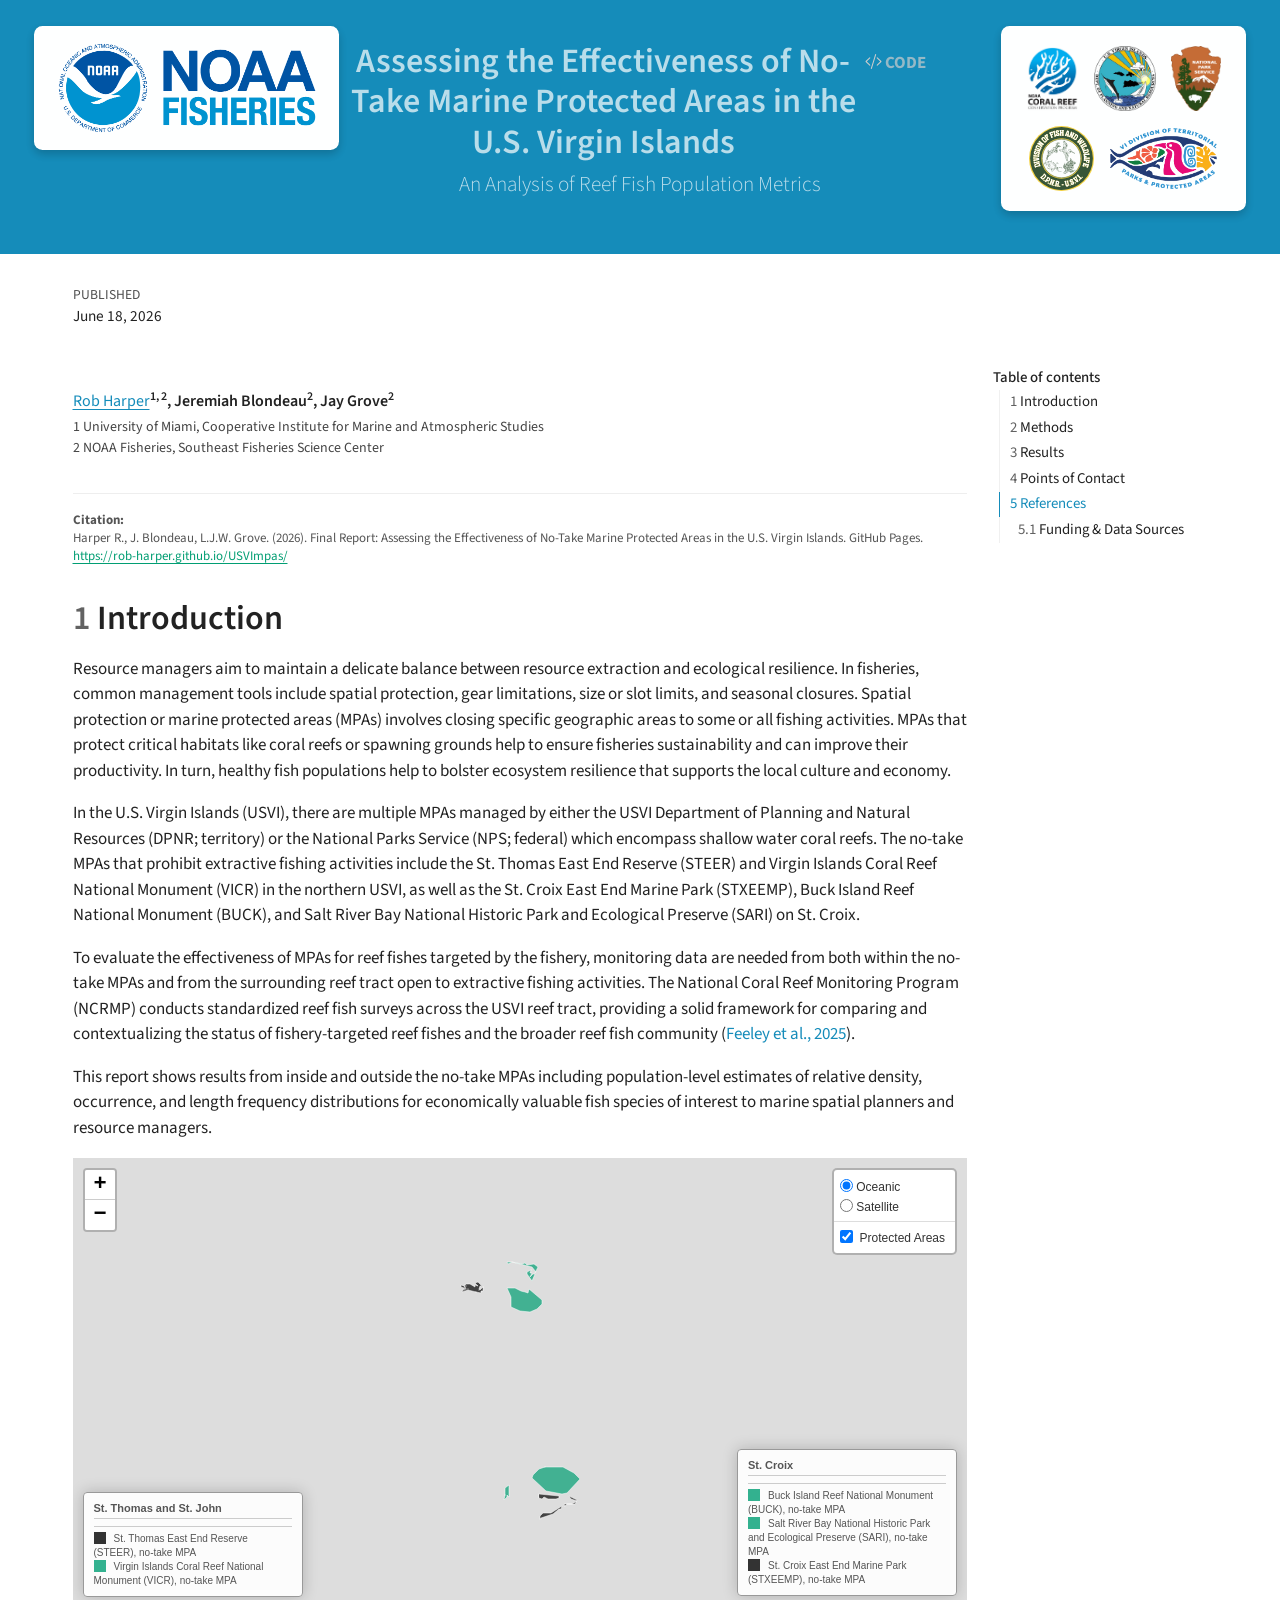
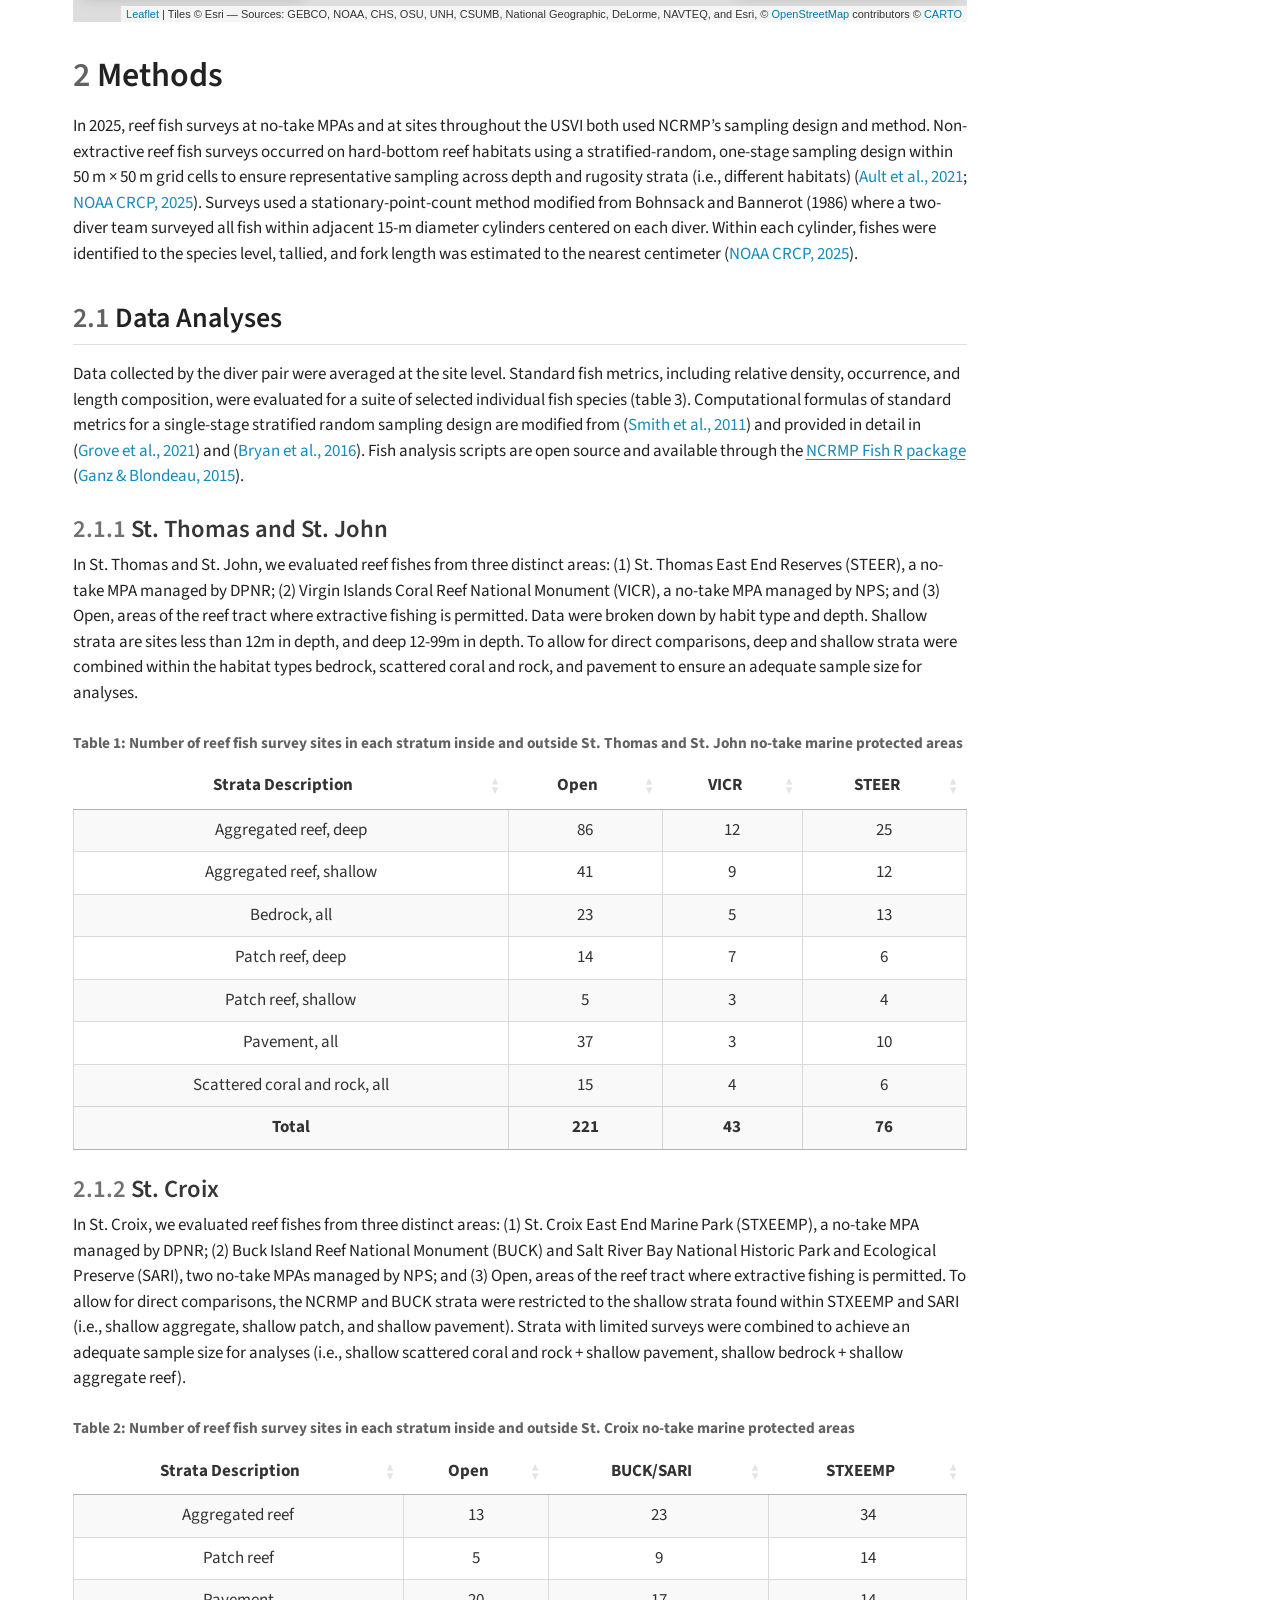
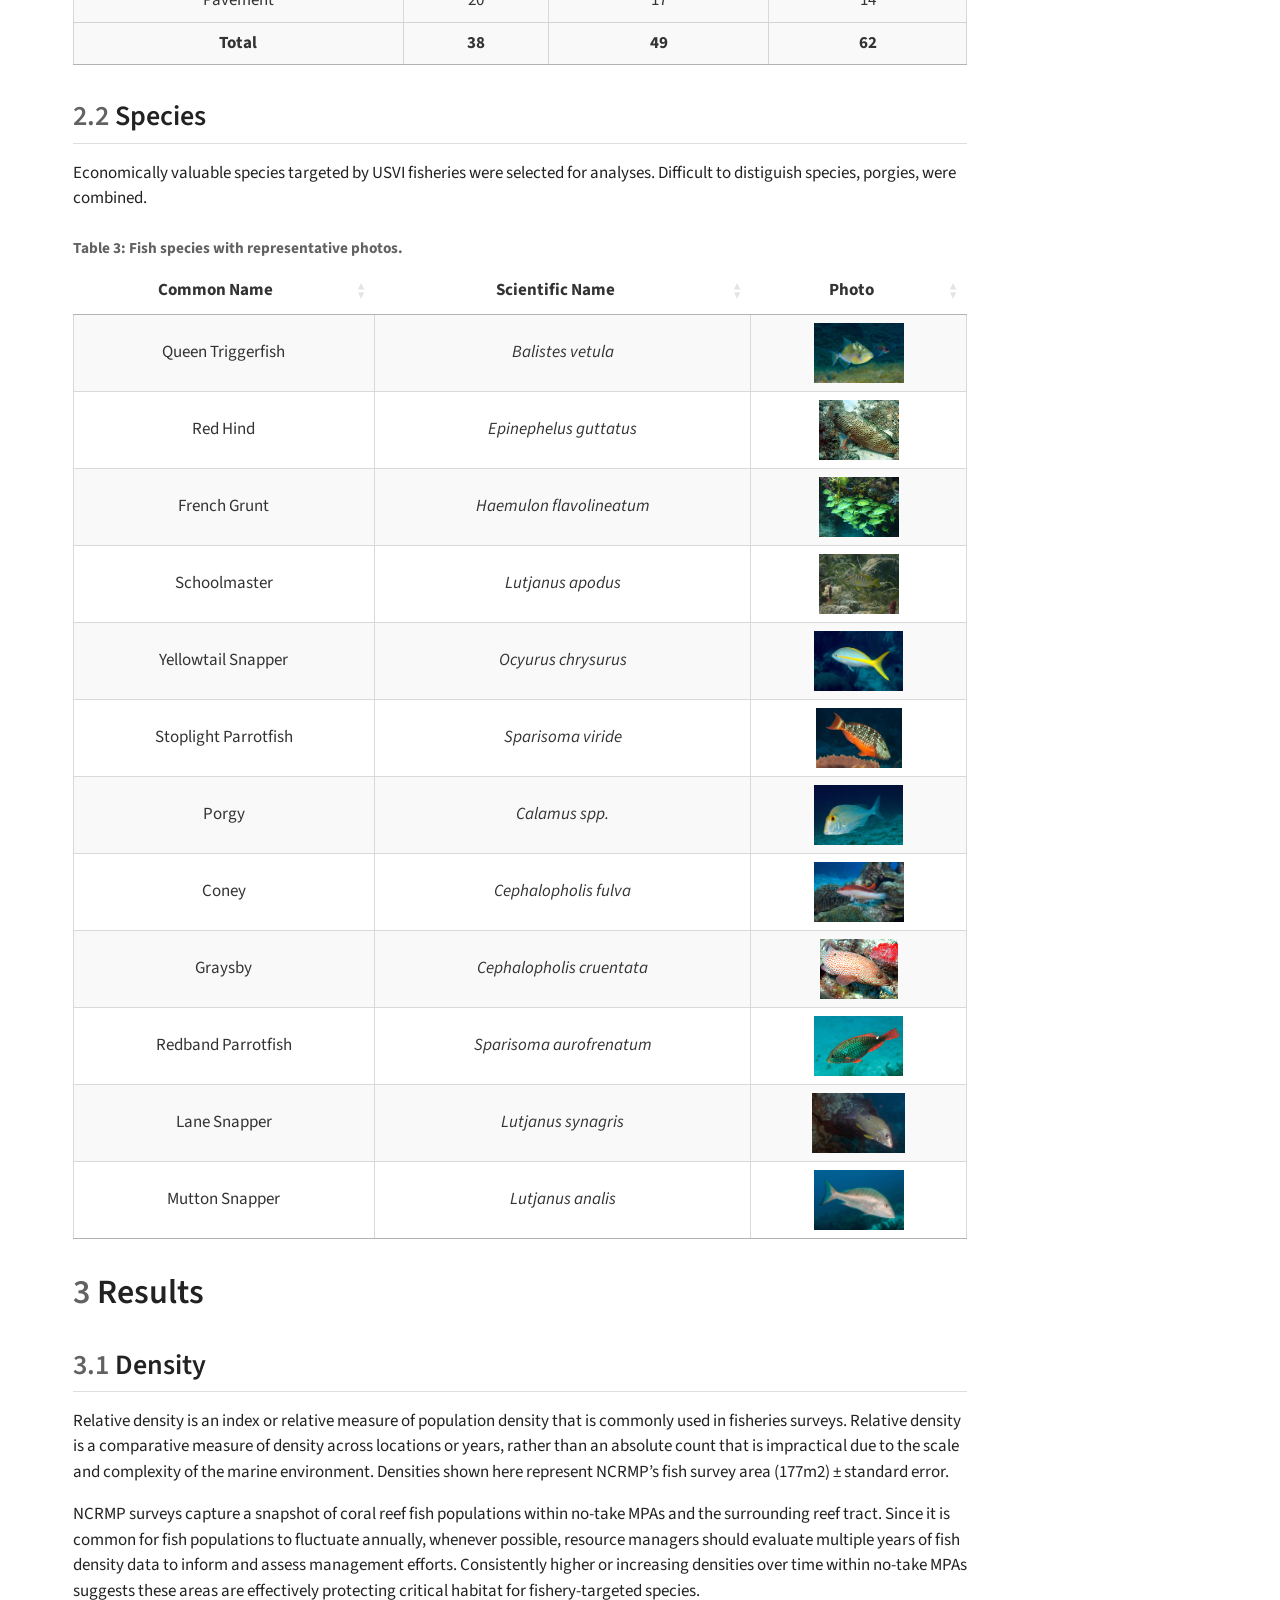
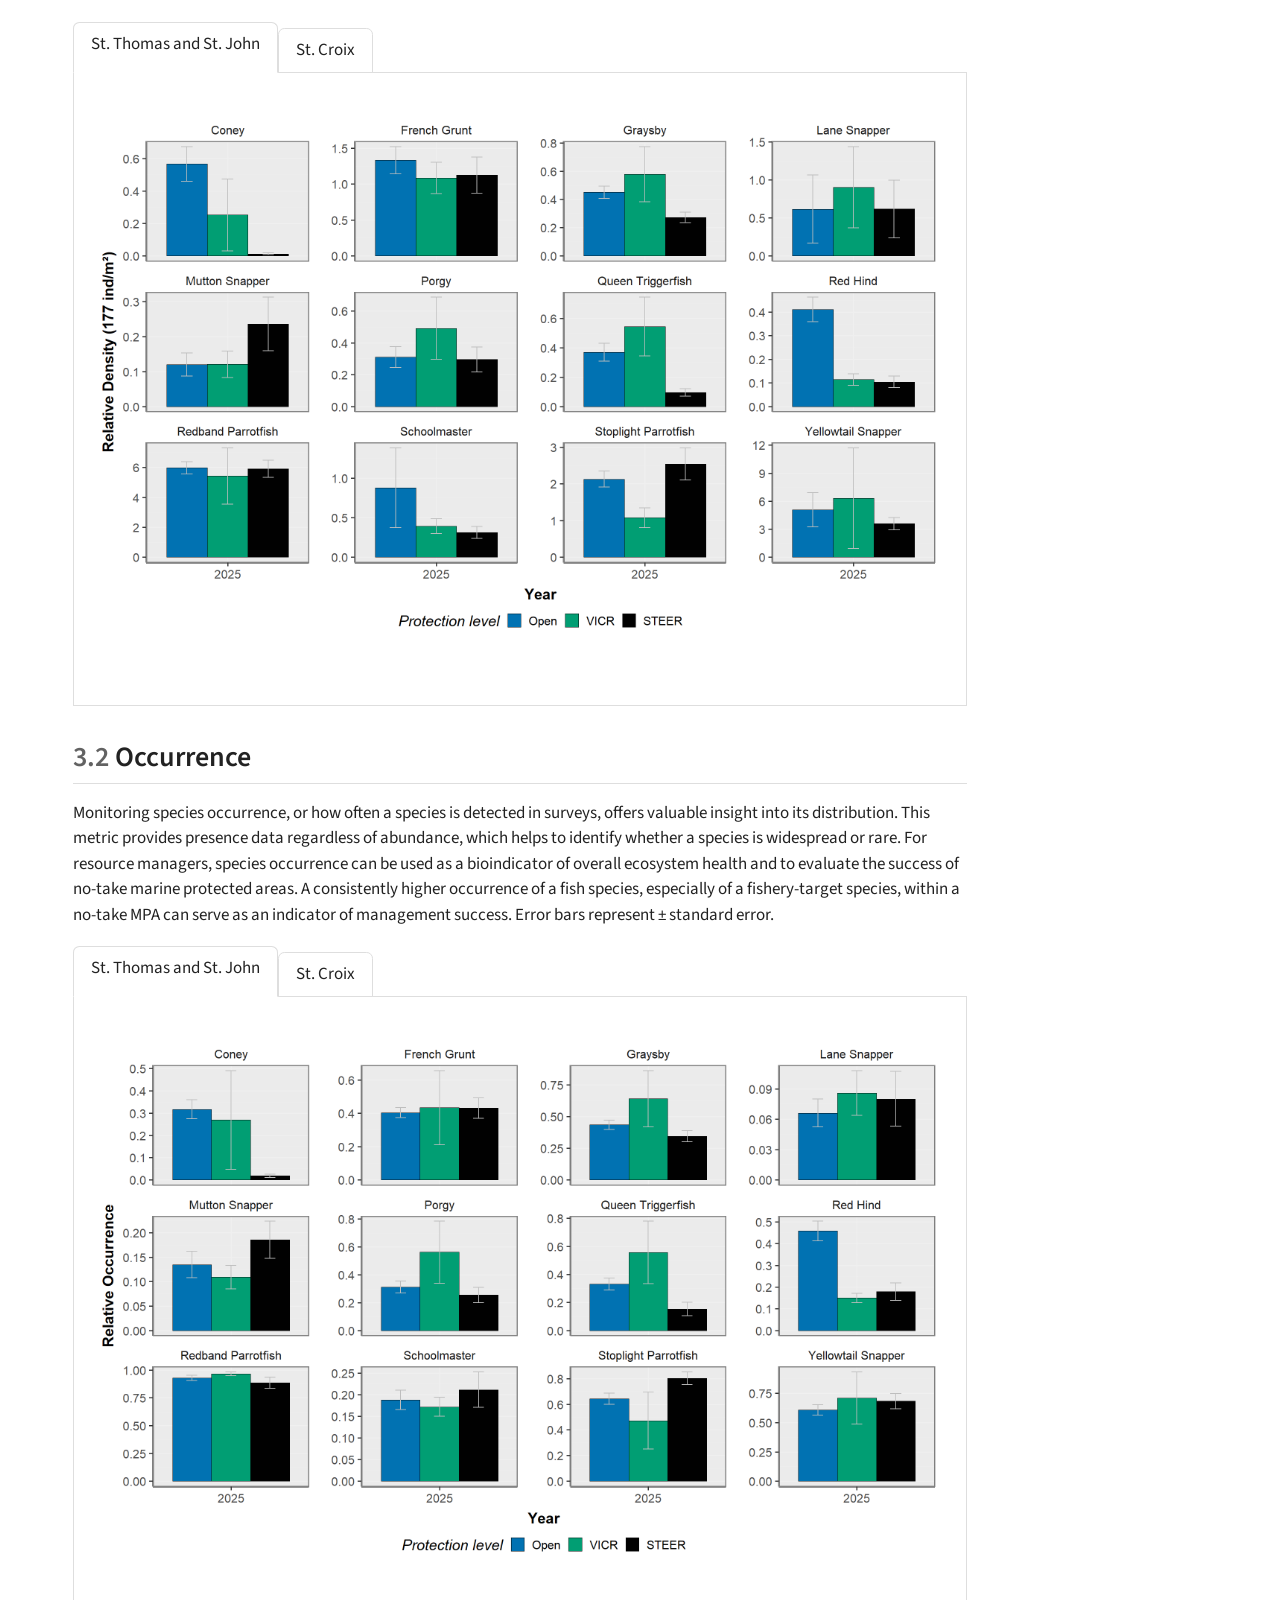
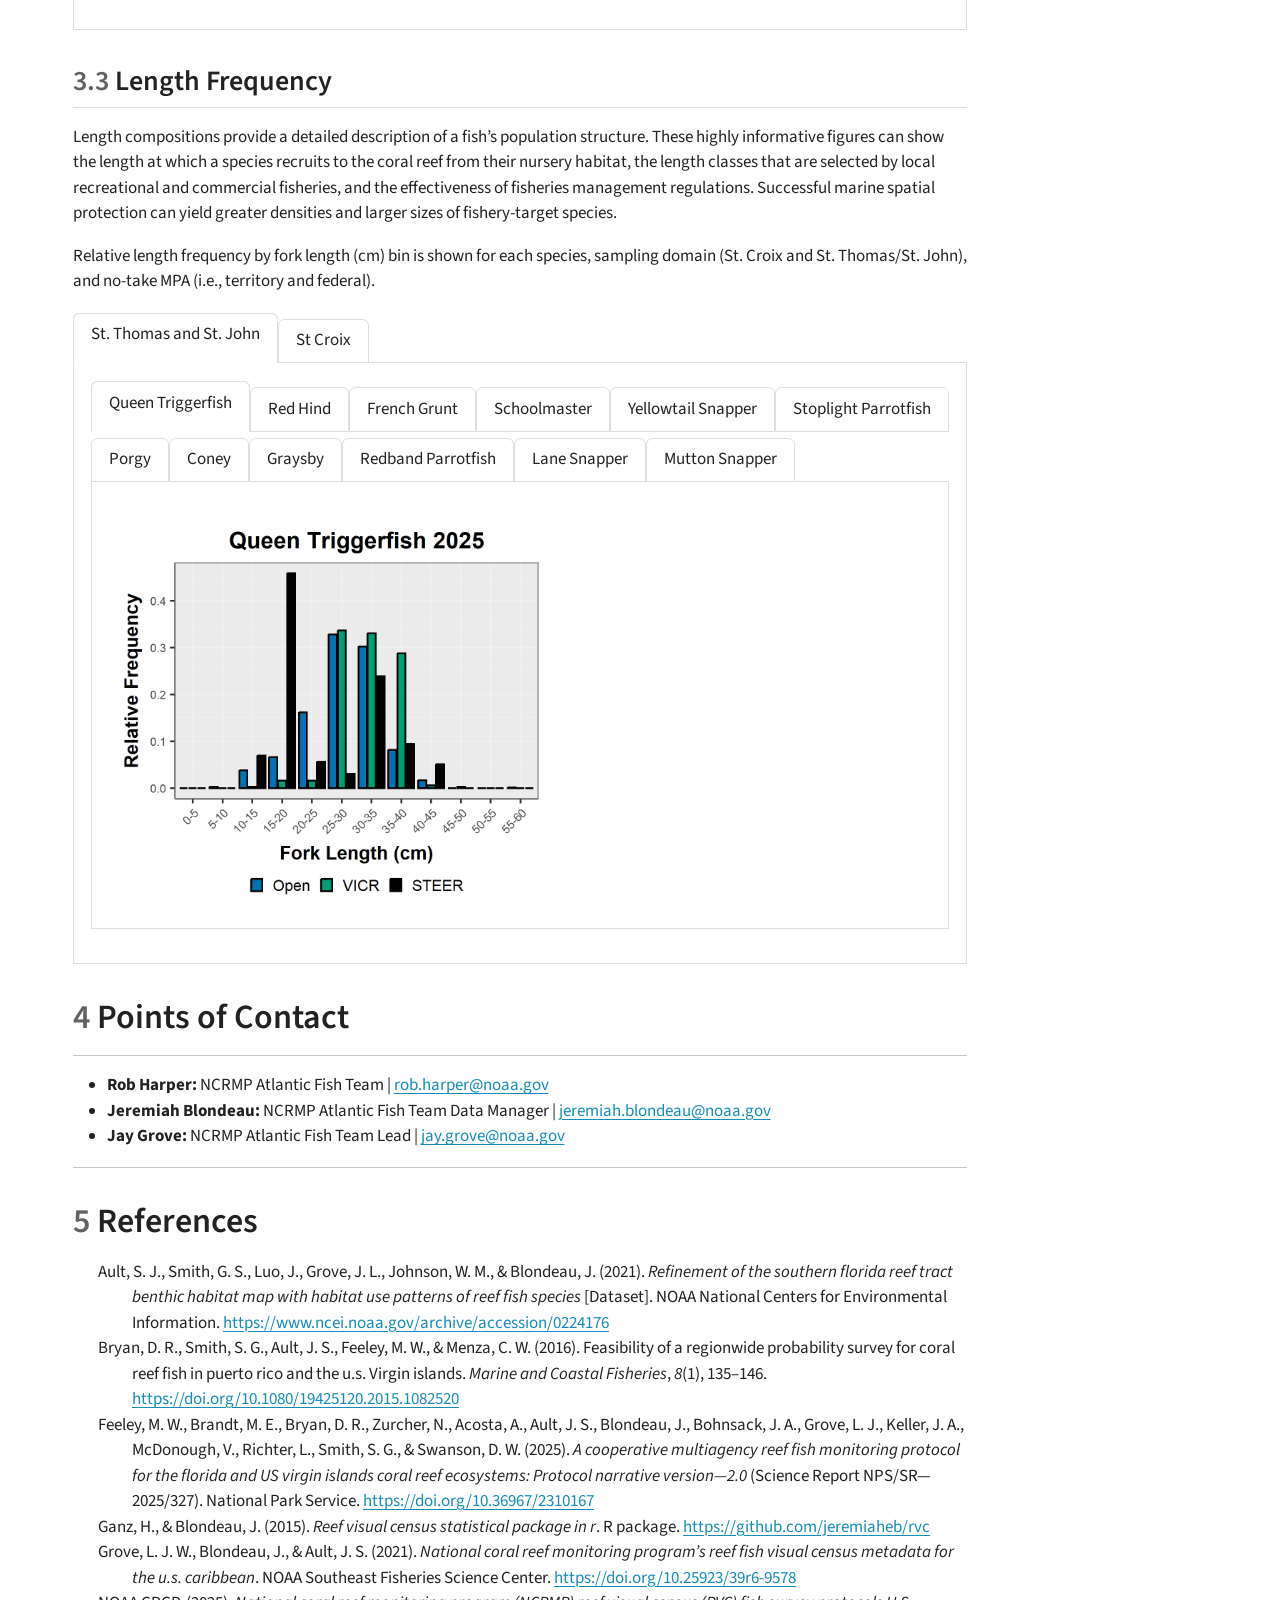
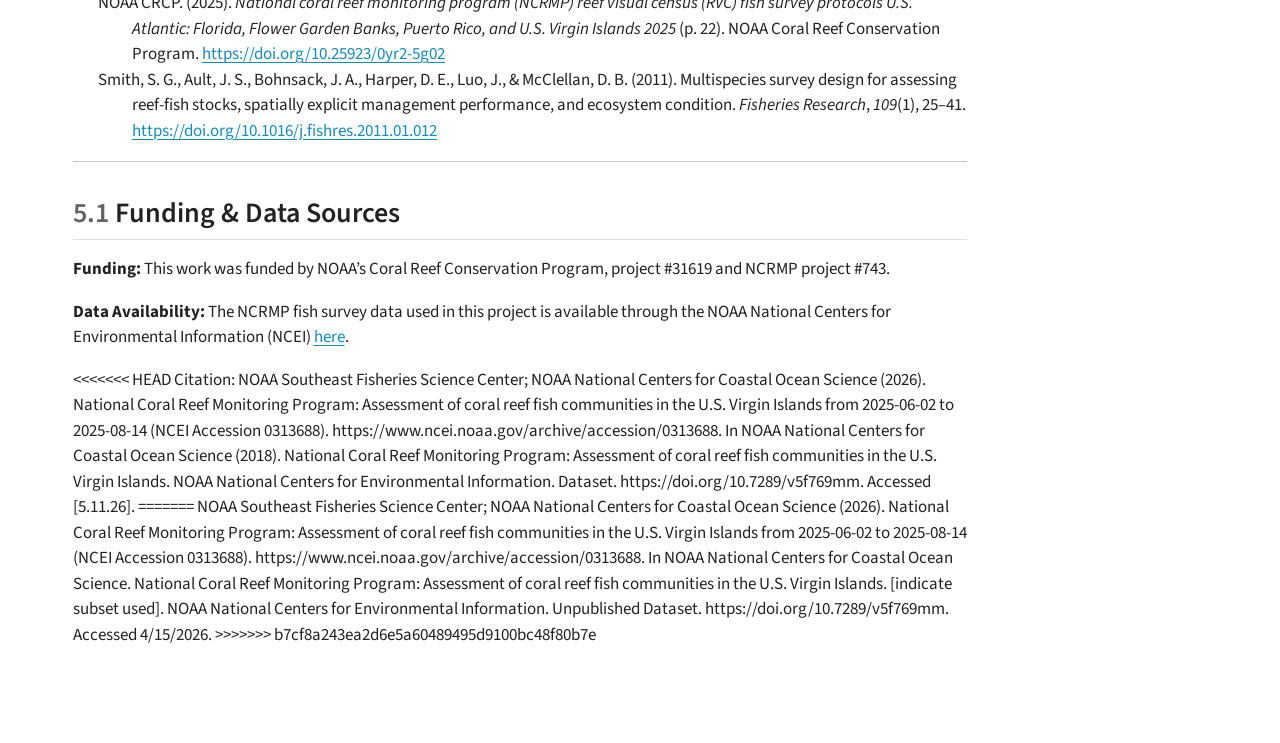
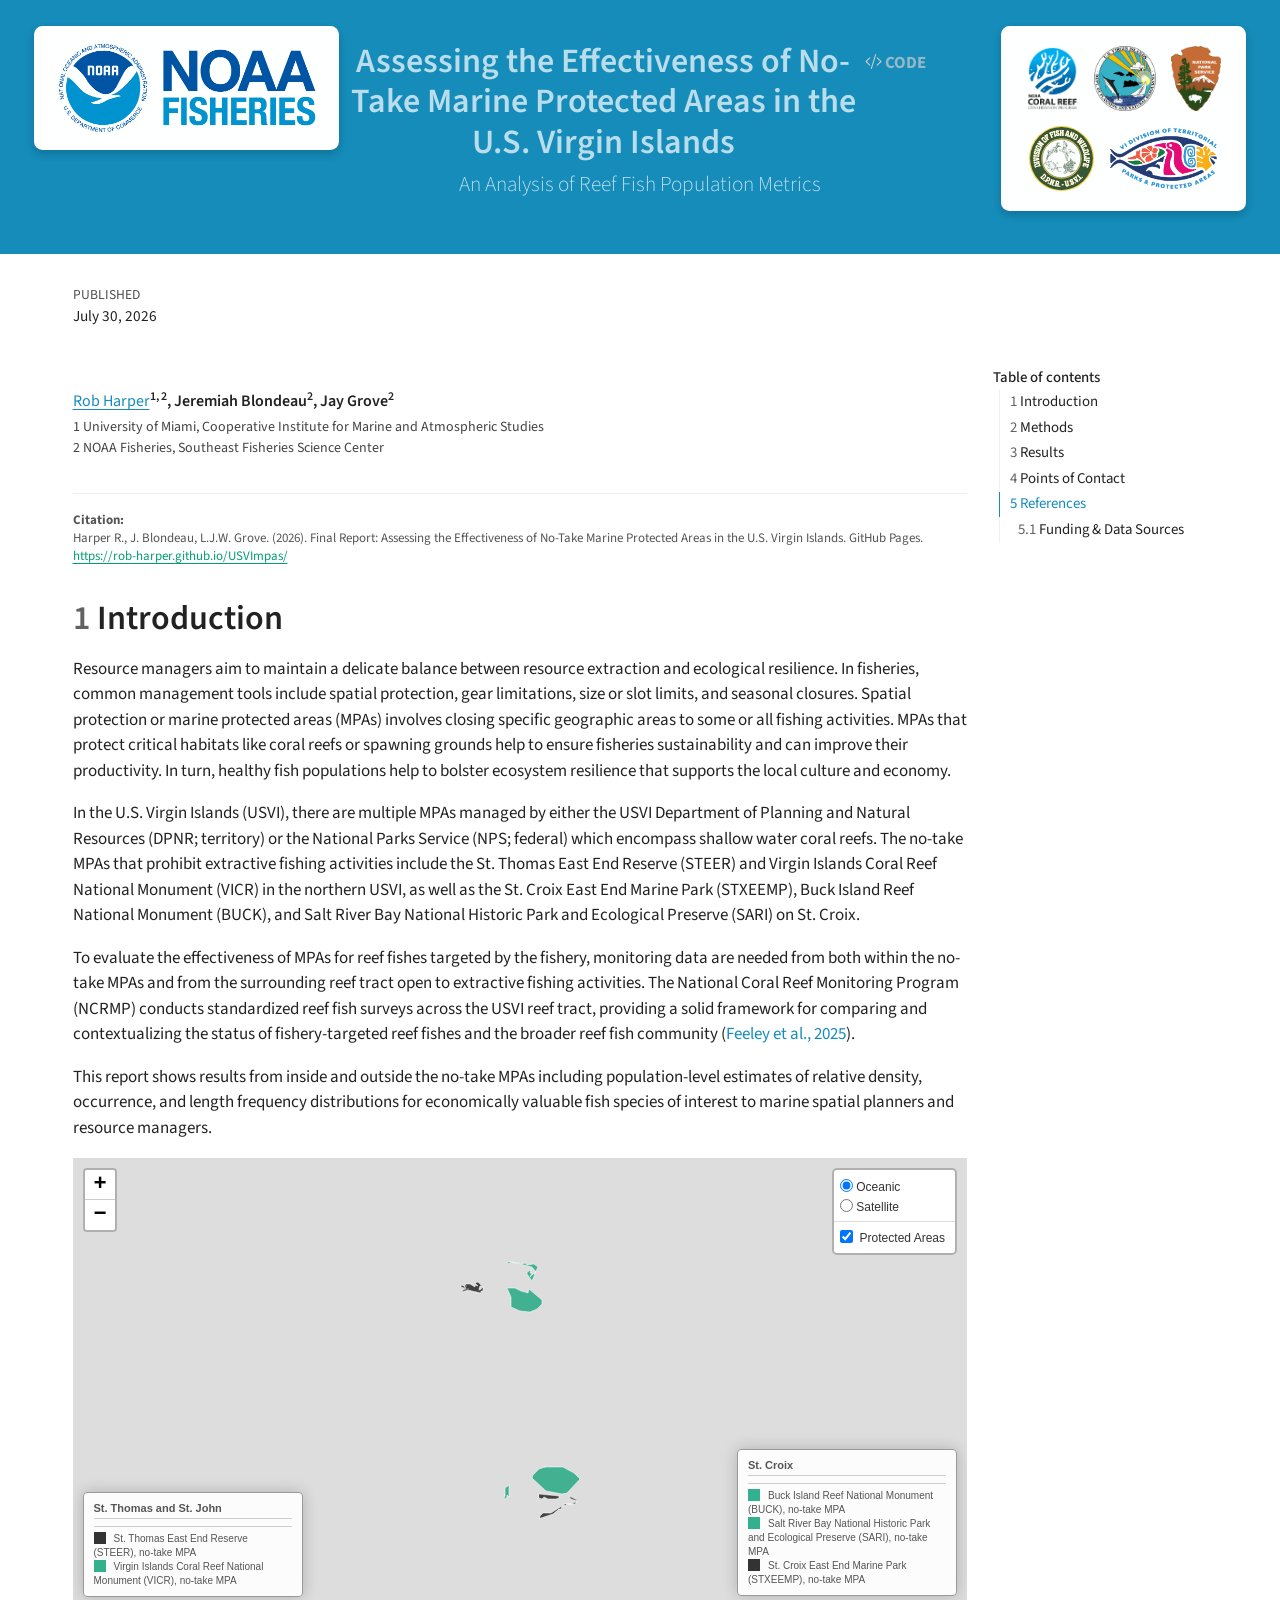
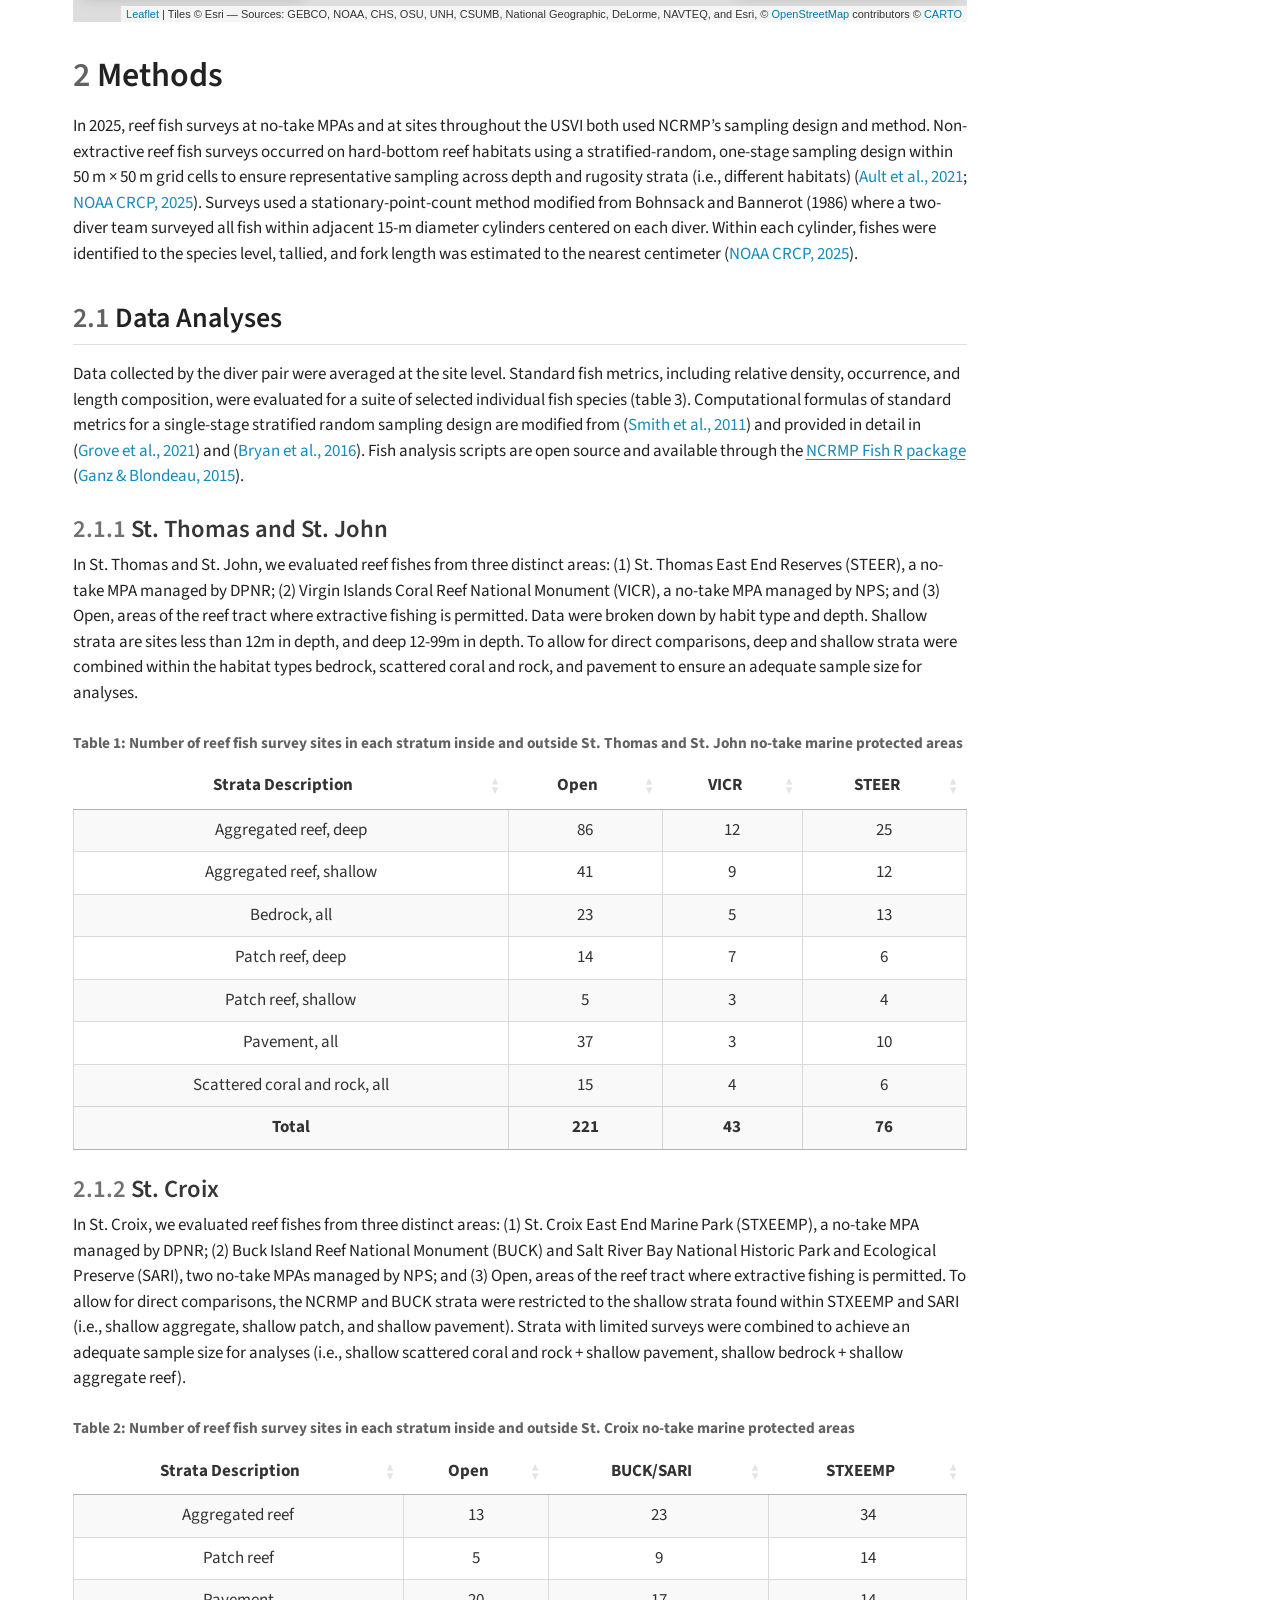
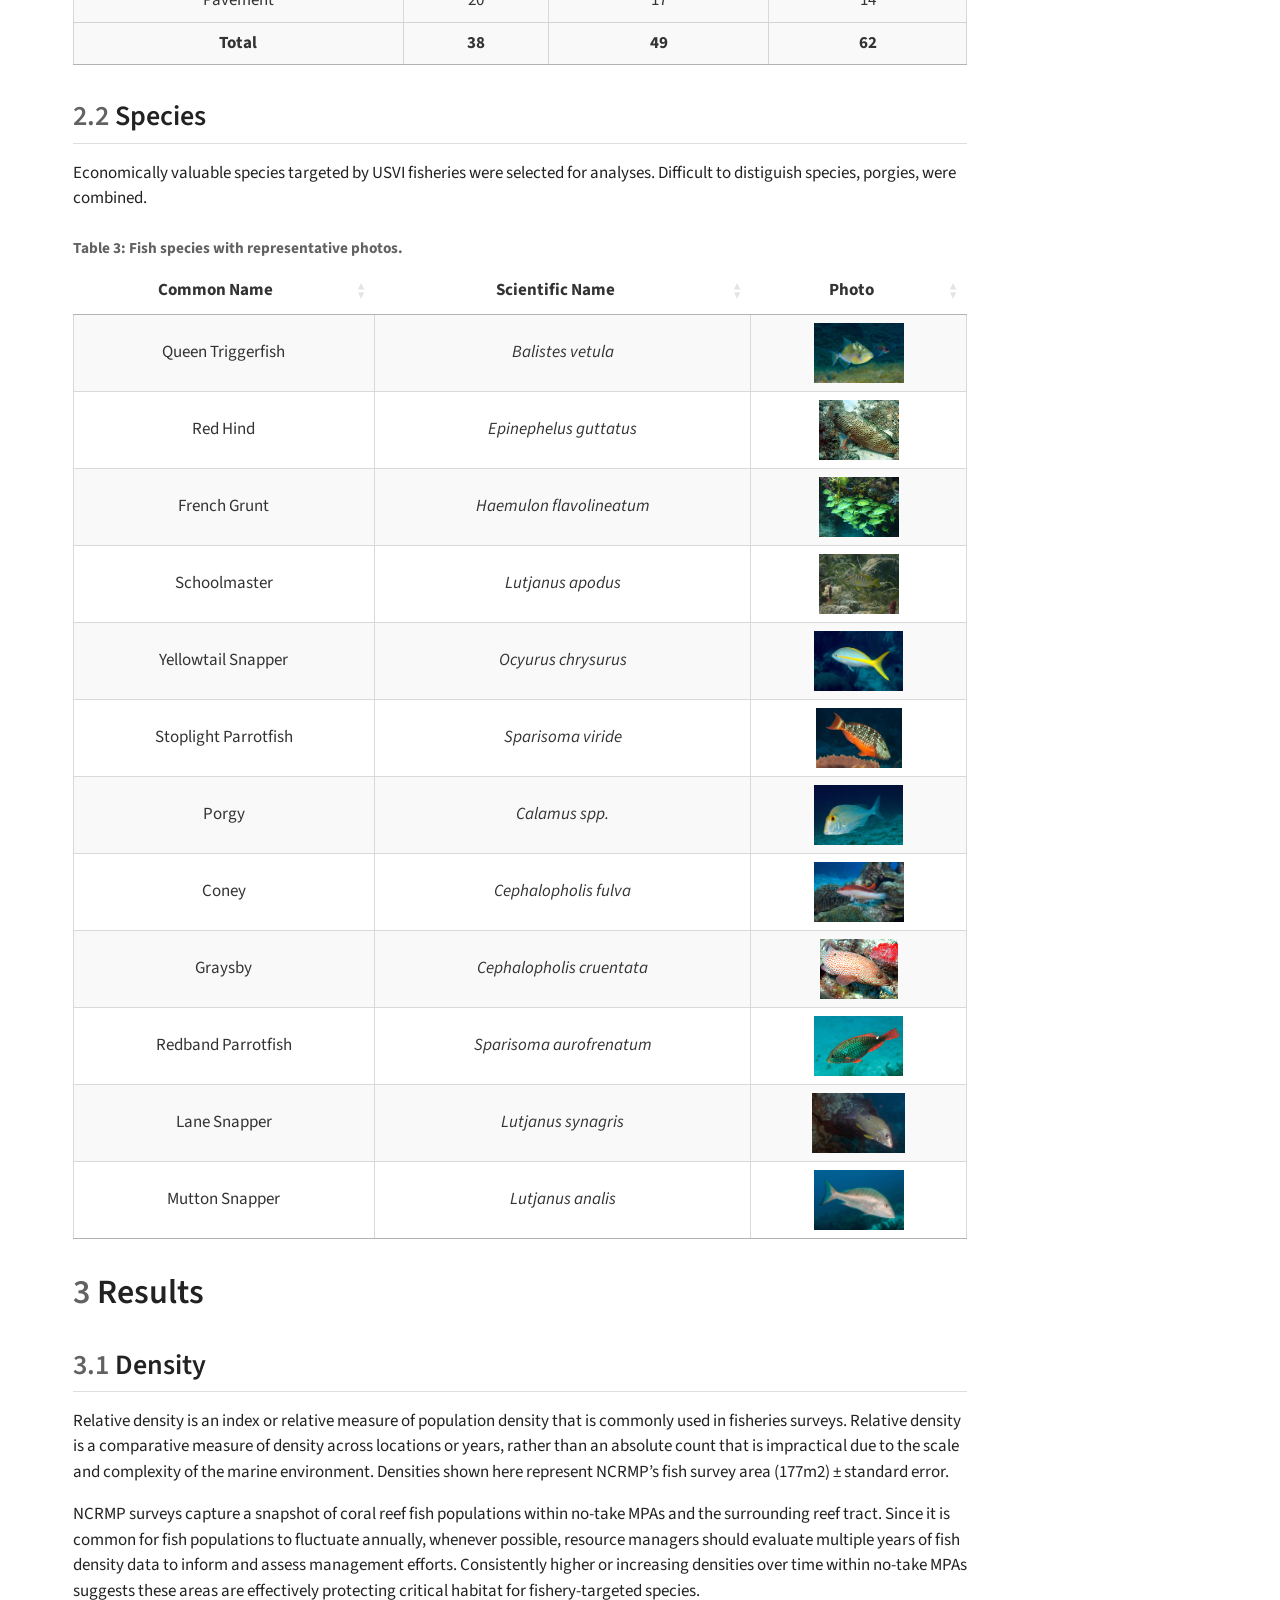
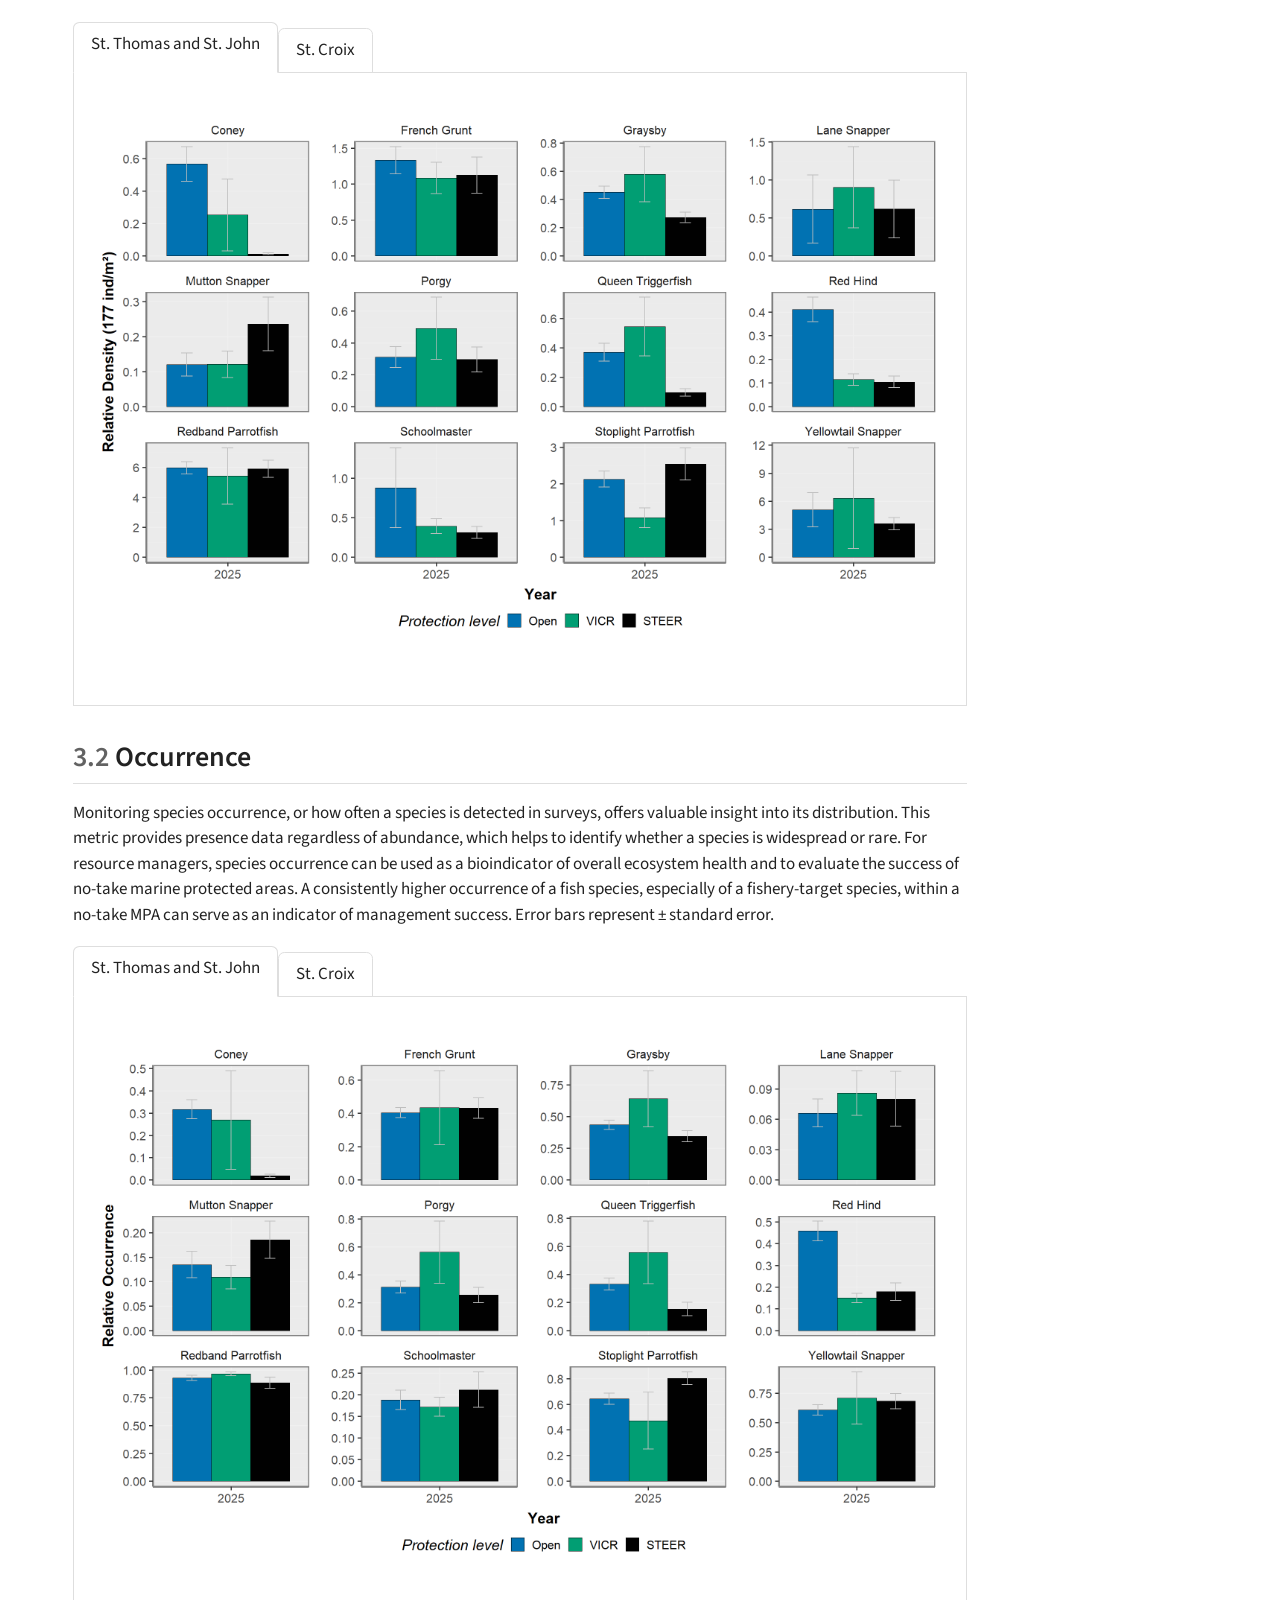
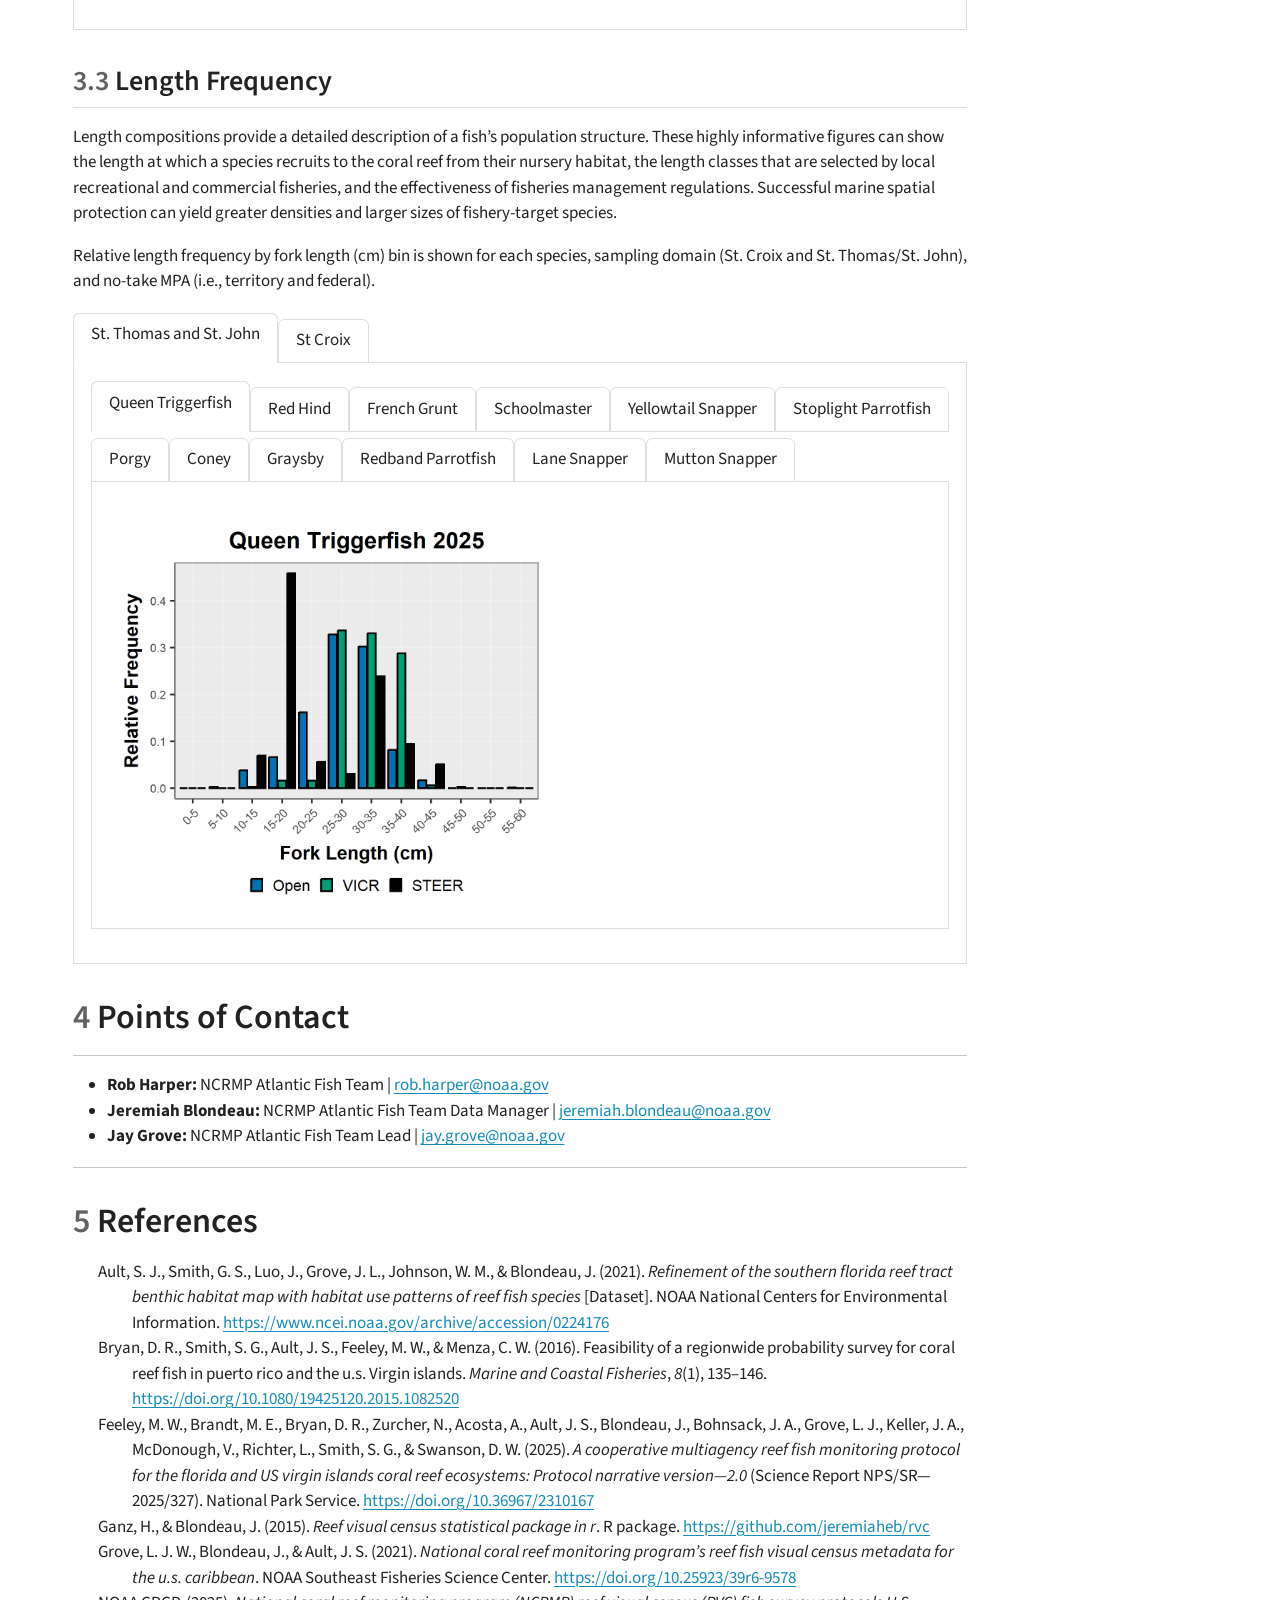
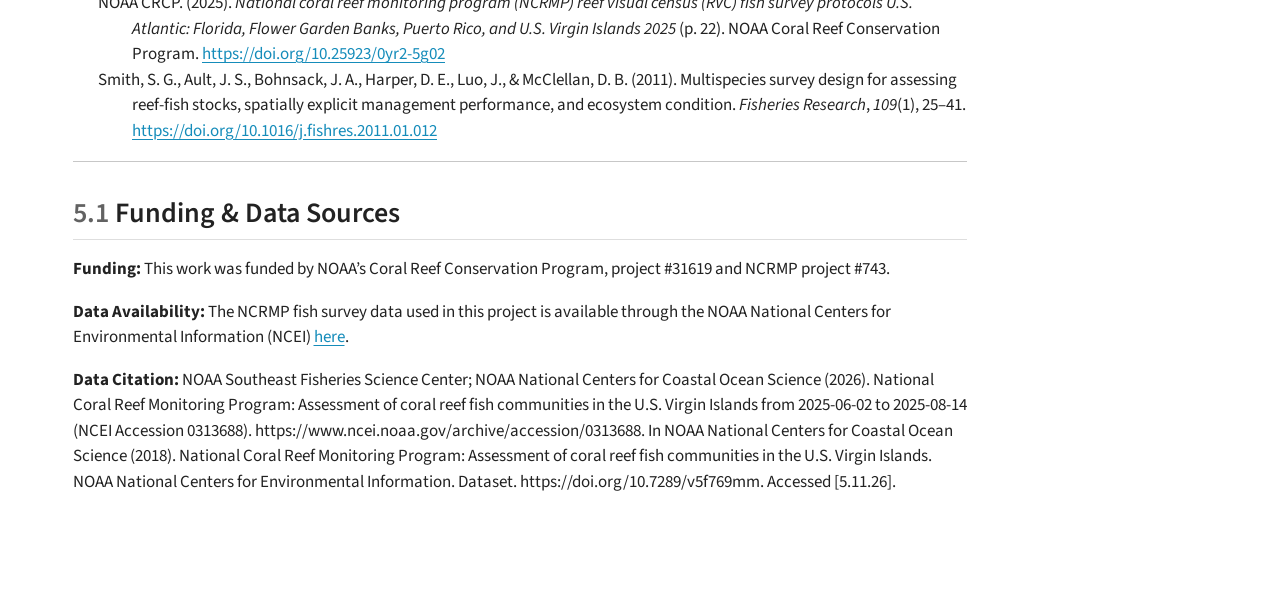
